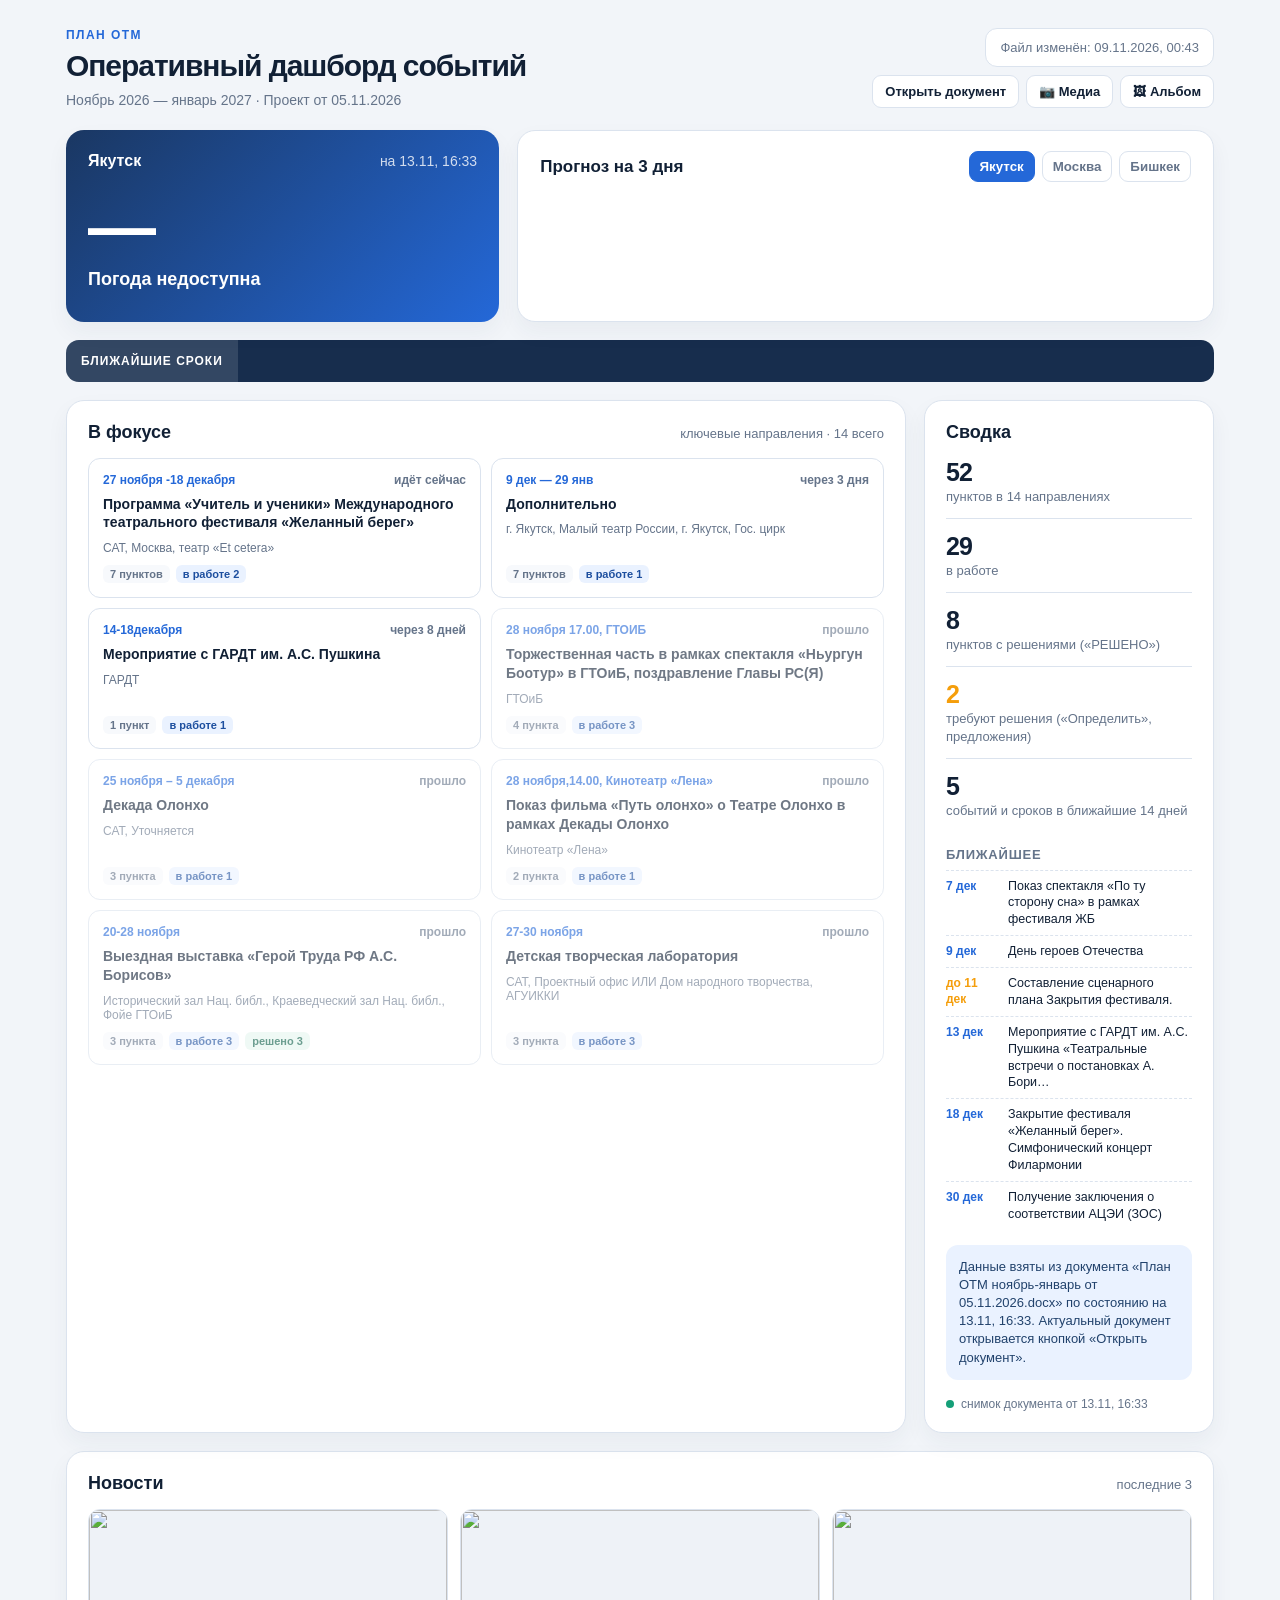
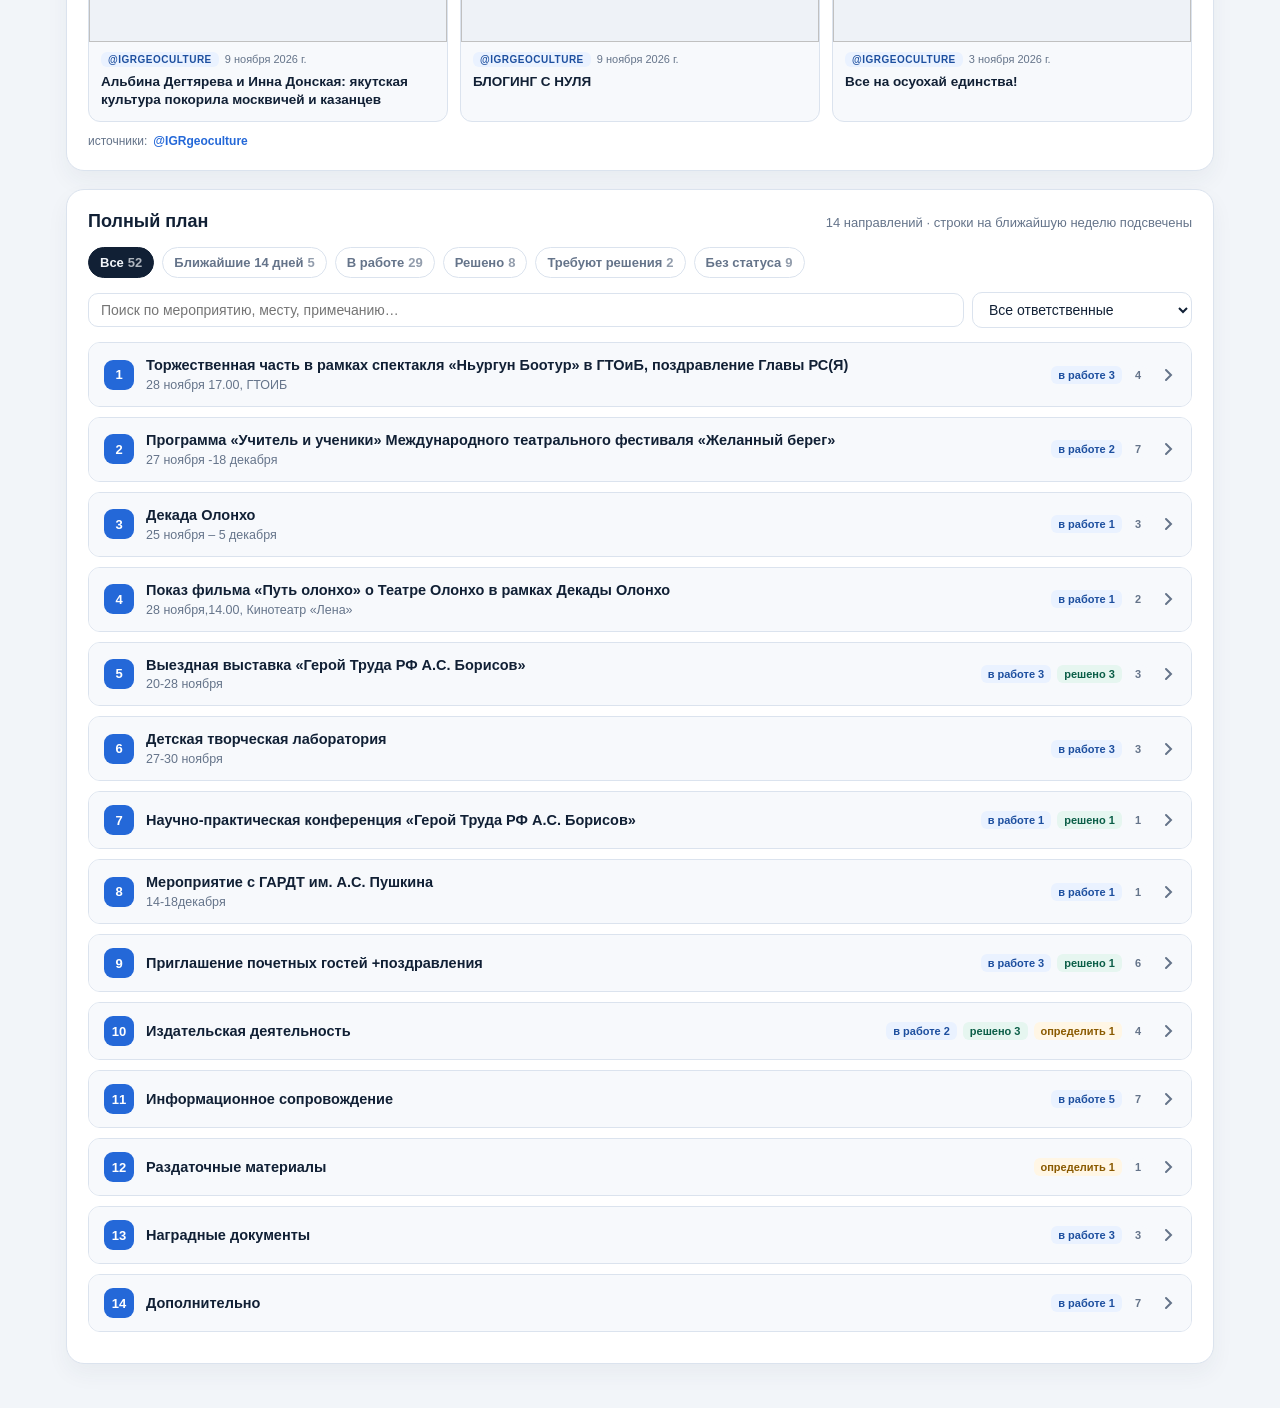
==== otm-dashboard-live.html @ 889a1c8c "update otm-dashboard-live.html" ====
<!doctype html>
<html lang="ru">
<head>
  <meta charset="utf-8">
  <meta name="viewport" content="width=device-width, initial-scale=1">
  <title>Дашборд плана ОТМ</title>
  <script src="https://cdnjs.cloudflare.com/ajax/libs/jszip/3.10.1/jszip.min.js"></script>
  <style>
    /* Layout: шапка, погода, лента сроков, «В фокусе» + сводка, полный план по направлениям */
    :root { --ink:#112035; --muted:#65748a; --line:#dbe3ee; --bg:#f2f5f9; --card:#ffffff; --navy:#172d4d; --blue:#2468d8; --blue-soft:#eaf2ff; --orange:#f59e0b; --orange-soft:#fff6e5; --red:#d64545; --red-soft:#fdeeee; --green:#159f78; --green-soft:#e6f6f0; --soft:#f7f9fc;
      --blue-ink:#1d4f9f; --green-ink:#0b5e47; --orange-ink:#8a5a00; --note-ink:#21426c; --body-ink:#3b4a5e; --hl:#fffbe9; --on-strong:#ffffff; --sk1:#eef2f7; --sk2:#f7f9fc; --shadow:rgba(35,57,88,.05); }
    @media (prefers-color-scheme: dark) { :root:not([data-theme="light"]) { --ink:#e6edf7; --muted:#9aa9bf; --line:#2a3a52; --bg:#0e1622; --card:#162131; --navy:#1d3050; --blue:#5b9bff; --blue-soft:#1b2d4a; --orange:#f5b13d; --orange-soft:#33270f; --red:#f07171; --red-soft:#3a1d22; --green:#3cc79c; --green-soft:#12302a; --soft:#1c293d;
      --blue-ink:#9cc2ff; --green-ink:#7fdcbc; --orange-ink:#f5c76b; --note-ink:#bcd3f5; --body-ink:#c6d2e3; --hl:#2a2716; --on-strong:#0e1622; --sk1:#1c293d; --sk2:#24344c; --shadow:rgba(0,0,0,.25); color-scheme:dark; } }
    :root[data-theme="dark"] { --ink:#e6edf7; --muted:#9aa9bf; --line:#2a3a52; --bg:#0e1622; --card:#162131; --navy:#1d3050; --blue:#5b9bff; --blue-soft:#1b2d4a; --orange:#f5b13d; --orange-soft:#33270f; --red:#f07171; --red-soft:#3a1d22; --green:#3cc79c; --green-soft:#12302a; --soft:#1c293d;
      --blue-ink:#9cc2ff; --green-ink:#7fdcbc; --orange-ink:#f5c76b; --note-ink:#bcd3f5; --body-ink:#c6d2e3; --hl:#2a2716; --on-strong:#0e1622; --sk1:#1c293d; --sk2:#24344c; --shadow:rgba(0,0,0,.25); color-scheme:dark; }
    * { box-sizing:border-box; }
    body { margin:0; background:var(--bg); color:var(--ink); font-family:Inter,Segoe UI,Arial,sans-serif; }
    .shell { max-width:1180px; margin:0 auto; padding-block:28px 44px; padding-left:max(16px, env(safe-area-inset-left, 0px)); padding-right:max(16px, env(safe-area-inset-right, 0px)); }
    header { display:flex; justify-content:space-between; align-items:flex-start; gap:20px; margin-bottom:22px; }
    .eyebrow { font-size:12px; font-weight:800; letter-spacing:.12em; text-transform:uppercase; color:var(--blue); margin:0 0 7px; }
    h1 { font-size:30px; line-height:1.12; margin:0; letter-spacing:-.035em; }
    .sub { margin:9px 0 0; color:var(--muted); font-size:14px; }
    .head-right { display:flex; flex-direction:column; align-items:flex-end; gap:8px; }
    .updated { background:var(--card); border:1px solid var(--line); padding:11px 14px; border-radius:12px; color:var(--muted); font-size:13px; white-space:nowrap; }
    .actions { display:flex; gap:7px; }
    .btn { border:1px solid var(--line); background:var(--card); color:var(--ink); padding:8px 12px; border-radius:9px; font-weight:650; font-size:13px; cursor:pointer; text-decoration:none; font-family:inherit; }
    .btn:hover { border-color:var(--blue); color:var(--blue); }
    .btn.primary { background:var(--blue); color:var(--on-strong); border-color:var(--blue); }
    .btn.primary:hover { filter:brightness(.92); color:var(--on-strong); }
    .btn[disabled] { opacity:.6; cursor:wait; }
    .weather { display:grid; grid-template-columns:1.15fr 1.85fr; gap:18px; margin-bottom:18px; }
    .card { background:var(--card); border:1px solid var(--line); border-radius:18px; box-shadow:0 10px 22px var(--shadow); }
    .now { padding:22px; background:linear-gradient(135deg,#1a3762,#2468d8); border:none; color:white; }
    .city-line { display:flex; align-items:center; justify-content:space-between; gap:10px; }
    .city-line span { opacity:.8; font-size:14px; }
    .temp { font-size:68px; font-weight:750; letter-spacing:-.08em; line-height:.95; margin:24px 0 10px; }
    .condition { font-size:18px; font-weight:650; }
    .meta { margin-top:10px; font-size:13px; opacity:.82; }
    .forecast { padding:20px 22px; }
    .forecast-top { display:flex; align-items:center; justify-content:space-between; gap:16px; margin-bottom:20px; }
    .forecast-top h2 { margin:0; font-size:17px; }
    .city-switch { display:flex; gap:7px; flex-wrap:wrap; }
    .city-switch button { border:1px solid var(--line); background:var(--card); color:var(--muted); padding:7px 10px; border-radius:9px; font-weight:650; cursor:pointer; font-family:inherit; }
    .city-switch button.active { background:var(--blue); color:var(--on-strong); border-color:var(--blue); }
    .days { display:grid; grid-template-columns:repeat(3,1fr); gap:10px; }
    .day { padding:13px; background:var(--soft); border-radius:12px; }
    .day-label { font-size:13px; color:var(--muted); }
    .icon { font-size:28px; margin:10px 0 8px; }
    .day-temp { font-size:17px; font-weight:750; letter-spacing:-.02em; }
    .day-state { font-size:12px; color:var(--muted); margin-top:5px; }
    .ticker-box { background:var(--navy); color:white; border-radius:13px; overflow:hidden; margin:0 0 18px; display:flex; align-items:center; }
    .ticker-label { flex:none; display:inline-flex; align-items:center; height:42px; padding:0 15px; font-size:12px; font-weight:800; letter-spacing:.08em; text-transform:uppercase; background:rgba(255,255,255,.12); }
    .ticker-window { flex:1; min-width:0; overflow:hidden; white-space:nowrap; }
    .ticker-track { display:inline-block; padding-left:100%; animation:scroll 70s linear infinite; font-size:13px; }
    .ticker-box:hover .ticker-track { animation-play-state:paused; }
    .dot { color:#71a7ff; padding:0 20px; }
    @keyframes scroll { to { transform:translateX(-100%); } }
    .content { display:grid; grid-template-columns:1fr 290px; gap:18px; margin-bottom:18px; }
    .agenda, .aside, .plan { padding:21px; }
    .section-head { display:flex; align-items:baseline; justify-content:space-between; gap:10px; margin-bottom:15px; flex-wrap:wrap; }
    .section-head h2 { margin:0; font-size:18px; }
    .section-head span { color:var(--muted); font-size:13px; }
    .events { display:grid; grid-template-columns:repeat(2,minmax(0,1fr)); gap:10px; }
    .event-card { padding:14px; border:1px solid var(--line); border-radius:12px; min-height:132px; display:flex; flex-direction:column; cursor:pointer; transition:border-color .15s; }
    .event-card:hover { border-color:var(--blue); }
    .event-card.past { opacity:.6; }
    .event-date { color:var(--blue); font-size:12px; font-weight:800; margin-bottom:8px; display:flex; justify-content:space-between; gap:8px; }
    .event-date .when { color:var(--muted); font-weight:650; white-space:nowrap; }
    .event-card h3 { margin:0; font-size:14px; line-height:1.35; font-weight:700; }
    .event-card p { margin:9px 0 0; color:var(--muted); font-size:12px; }
    .event-foot { margin-top:auto; padding-top:10px; display:flex; gap:6px; flex-wrap:wrap; }
    .tag { font-size:11px; font-weight:700; padding:3px 7px; border-radius:6px; background:var(--soft); color:var(--muted); }
    .tag.work { background:var(--blue-soft); color:var(--blue-ink); }
    .tag.risk { background:var(--orange-soft); color:var(--orange-ink); }
    .tag.done { background:var(--green-soft); color:var(--green-ink); }
    .aside h2 { margin:0 0 15px; font-size:18px; }
    .kpi { padding:13px 0; border-top:1px solid var(--line); }
    .kpi:first-of-type { border-top:0; padding-top:0; }
    .kpi b { display:block; font-size:25px; letter-spacing:-.04em; }
    .kpi span { color:var(--muted); font-size:13px; }
    .kpi.risk b { color:var(--orange); }
    .note { background:var(--blue-soft); border-radius:12px; padding:13px; margin-top:15px; font-size:13px; line-height:1.4; color:var(--note-ink); }
    .note a { color:inherit; }
    .legend { display:flex; gap:7px; align-items:center; color:var(--muted); font-size:12px; margin-top:17px; }
    .pulse { width:8px; height:8px; border-radius:50%; background:var(--green); display:inline-block; flex:none; }
    .pulse.err { background:var(--red); } .pulse.wait { background:var(--orange); }
    .soon { margin-top:15px; }
    .soon h3 { font-size:13px; margin:0 0 8px; color:var(--muted); text-transform:uppercase; letter-spacing:.06em; }
    .soon-item { display:grid; grid-template-columns:54px 1fr; gap:8px; padding:7px 0; border-top:1px dashed var(--line); font-size:12.5px; line-height:1.35; }
    .soon-item b { color:var(--blue); font-size:12px; }
    .soon-item.deadline b { color:var(--orange); }
    .filters { display:flex; gap:8px; flex-wrap:wrap; align-items:center; margin-bottom:14px; }
    .chip { border:1px solid var(--line); background:var(--card); color:var(--muted); padding:7px 11px; border-radius:999px; font-weight:650; font-size:13px; cursor:pointer; font-family:inherit; }
    .chip.active { background:var(--ink); color:var(--bg); border-color:var(--ink); }
    .chip .n { opacity:.7; margin-left:4px; }
    .search { flex:1; min-width:180px; border:1px solid var(--line); border-radius:10px; padding:8px 12px; font-size:14px; font-family:inherit; color:var(--ink); background:var(--card); }
    select.search { flex:0 1 220px; }
    details.sec { border:1px solid var(--line); border-radius:12px; margin-bottom:10px; overflow:hidden; }
    details.sec > summary { list-style:none; cursor:pointer; padding:13px 15px; display:flex; gap:12px; align-items:center; background:var(--soft); }
    details.sec > summary::-webkit-details-marker { display:none; }
    .sec-num { flex:none; width:30px; height:30px; border-radius:9px; background:var(--blue); color:var(--on-strong); font-weight:800; font-size:13px; display:grid; place-items:center; }
    .sec-title { flex:1; min-width:0; }
    .sec-title b { display:block; font-size:14.5px; line-height:1.3; }
    .sec-title small { color:var(--muted); font-size:12.5px; }
    .sec-tags { display:flex; gap:6px; flex:none; }
    .chev { flex:none; color:var(--muted); transition:transform .2s; }
    details[open] .chev { transform:rotate(90deg); }
    .table-wrap { overflow-x:auto; }
    .rows { width:100%; border-collapse:collapse; font-size:13px; }
    .rows th { text-align:left; font-size:11.5px; text-transform:uppercase; letter-spacing:.05em; color:var(--muted); font-weight:700; padding:9px 12px; border-bottom:1px solid var(--line); }
    .rows td { padding:11px 12px; border-bottom:1px solid var(--line); vertical-align:top; line-height:1.4; }
    .rows tr:last-child td { border-bottom:0; }
    .rows td.n { color:var(--muted); font-weight:700; white-space:nowrap; width:48px; }
    .rows td.d { white-space:nowrap; font-weight:650; color:var(--blue); }
    .rows td.p { color:var(--muted); }
    .rows td.notes { color:var(--body-ink); max-width:340px; }
    .rows td.notes .blk { display:block; margin-top:6px; padding:7px 9px; border-radius:8px; }
    .rows td.notes .blk.dec { background:var(--green-soft); color:var(--green-ink); }
    .rows td.notes .blk.todo { background:var(--orange-soft); color:var(--orange-ink); }
    .rows td.notes .blk:first-child { margin-top:0; }
    .rows tr.hl td { background:var(--hl); }
    .empty, .state { text-align:center; color:var(--muted); padding:30px 10px; font-size:14px; }
    .state.err { color:var(--red); }
    .skeleton { background:linear-gradient(90deg,var(--sk1) 25%,var(--sk2) 50%,var(--sk1) 75%); background-size:200% 100%; animation:sk 1.2s infinite; border-radius:12px; min-height:132px; }
    @keyframes sk { to { background-position:-200% 0; } }
    .news { padding:21px; margin-bottom:18px; }
    .news-grid { display:grid; grid-template-columns:repeat(3,1fr); gap:12px; }
    @media (max-width:900px) { .news-grid { grid-template-columns:1fr; } }
    .news-card { display:flex; flex-direction:column; border:1px solid var(--line); border-radius:12px; overflow:hidden; cursor:pointer; transition:border-color .15s; text-decoration:none; color:inherit; background:var(--soft); }
    .news-card:hover { border-color:var(--blue); }
    .news-card .nimg { width:100%; height:132px; object-fit:cover; display:block; background:var(--sk1); }
    .news-card .nbody { padding:10px 12px 12px; }
    .news-card .ndate { font-size:11px; color:var(--muted); display:flex; align-items:center; gap:6px; margin-bottom:6px; }
    .news-card b { font-size:13.5px; line-height:1.35; display:-webkit-box; -webkit-line-clamp:3; -webkit-box-orient:vertical; overflow:hidden; }
    .news-link { color:var(--blue); text-decoration:none; font-size:12px; font-weight:650; }
    .news-link:hover { text-decoration:underline; }
    .news-src { display:inline-flex; align-items:center; gap:6px; margin-top:12px; font-size:12px; color:var(--muted); flex-wrap:wrap; }
    .news-tag { display:inline-block; padding:2px 7px; border-radius:6px; font-size:10px; font-weight:800; letter-spacing:.05em; text-transform:uppercase; }
    .news-tag.telegram { background:var(--blue-soft); color:var(--blue-ink); }
    .news-tag.max { background:var(--orange-soft); color:var(--orange-ink); }
    .mcount { display:inline-flex; align-items:center; gap:4px; margin-left:6px; padding:2px 9px; border-radius:999px; background:var(--blue-soft); color:var(--blue-ink); font-size:11px; font-weight:700; cursor:pointer; border:1px solid transparent; vertical-align:middle; white-space:nowrap; }
    .mcount:hover { border-color:var(--blue); }
    .lightbox { position:fixed; inset:0; background:rgba(10,16,28,.85); backdrop-filter:blur(4px); z-index:60; display:flex; align-items:center; justify-content:center; padding:20px; }
    .lightbox[hidden] { display:none; }
    .lightbox-panel { background:var(--card); border:1px solid var(--line); border-radius:16px; max-width:980px; width:100%; max-height:92vh; display:flex; flex-direction:column; overflow:hidden; }
    .lightbox-head { display:flex; justify-content:space-between; align-items:center; gap:12px; padding:14px 18px; border-bottom:1px solid var(--line); }
    .lightbox-head h2 { margin:0; font-size:16px; }
    .lightbox-body { overflow:auto; padding:16px; display:grid; grid-template-columns:repeat(auto-fill,minmax(210px,1fr)); gap:12px; }
    .m-item { margin:0; background:var(--soft); border-radius:12px; overflow:hidden; border:1px solid var(--line); display:flex; flex-direction:column; }
    .m-item img { width:100%; height:170px; object-fit:cover; display:block; cursor:zoom-in; }
    .m-item video { width:100%; display:block; background:#000; max-height:280px; }
    .m-item figcaption { padding:8px 10px; font-size:12px; color:var(--muted); word-break:break-word; }
    @media (max-width:760px) {
      .shell { padding-block:20px 32px; } header { flex-direction:column; } .head-right { align-items:flex-start; }
      .weather, .content { grid-template-columns:1fr; } .events { grid-template-columns:1fr; }
      .ticker-label { display:none; } .forecast-top { align-items:flex-start; flex-direction:column; }
      .sec-tags { display:none; }
      .rows thead { display:none; } .rows, .rows tbody, .rows tr, .rows td { display:block; width:100%; }
      .rows tr { padding:10px 12px; border-bottom:1px solid var(--line); } .rows td { border:0; padding:3px 0; max-width:none; }
      .rows td.n { display:inline-block; width:auto; margin-right:8px; } .rows td.d { display:inline-block; width:auto; }
      .rows td[data-l]:not(:empty)::before { content:attr(data-l) ": "; color:var(--muted); font-weight:700; font-size:11.5px; }
    }
    @media (max-width:420px) { .temp { font-size:58px; } .days { gap:6px; } .day { padding:10px; } .city-switch button { padding:6px 8px; } }
    @media (prefers-reduced-motion:reduce) { .ticker-window { overflow:auto; white-space:normal; padding:12px; } .ticker-track { animation:none; padding-left:0; } .skeleton { animation:none; } }
  </style>
</head>
<body>
  <main class="shell">
    <header>
      <div>
        <p class="eyebrow">План ОТМ</p>
        <h1>Оперативный дашборд событий</h1>
        <p class="sub" id="period">Загрузка плана…</p>
      </div>
      <div class="head-right">
        <div class="updated" id="updated">Источник: Яндекс Документы</div>
        <div class="actions">
          <button class="btn primary" id="reload" type="button">Обновить</button>
          <a class="btn" id="docLink" href="#" target="_blank" rel="noopener noreferrer">Открыть документ</a>
          <button class="btn" id="mediaBtn" type="button">📷 Медиа</button>
          <a class="btn" href="album.html" title="Все фото и видео по пунктам плана">🖼 Альбом</a>
        </div>
      </div>
    </header>

    <section class="weather" aria-label="Прогноз погоды">
      <article class="now card">
        <div class="city-line"><strong id="wCity">Якутск</strong><span id="wNowLbl">сейчас</span></div>
        <div class="temp" id="wTemp">…</div>
        <div class="condition" id="wCond">Загрузка погоды</div>
        <div class="meta" id="wMeta">&nbsp;</div>
      </article>
      <article class="forecast card">
        <div class="forecast-top">
          <h2>Прогноз на 3 дня</h2>
          <div class="city-switch" id="citySwitch"></div>
        </div>
        <div class="days" id="wDays"></div>
      </article>
    </section>

    <section class="ticker-box" aria-label="Бегущая строка ближайших сроков">
      <span class="ticker-label">Ближайшие сроки</span>
      <div class="ticker-window"><div class="ticker-track" id="ticker">Загрузка плана…</div></div>
    </section>

    <section class="content">
      <article class="agenda card">
        <div class="section-head"><h2>В фокусе</h2><span id="focusNote">по плану ОТМ</span></div>
        <div class="events" id="events">
          <div class="skeleton"></div><div class="skeleton"></div><div class="skeleton"></div><div class="skeleton"></div>
        </div>
      </article>
      <aside class="aside card">
        <h2>Сводка</h2>
        <div id="kpis"><div class="kpi"><b>…</b><span>загрузка</span></div></div>
        <div class="soon" id="soon"></div>
        <div class="note" id="srcNote">Данные загружаются из документа на Яндекс Диске при каждом открытии страницы и автоматически обновляются каждые 10 минут.</div>
        <div class="legend" id="status"><i class="pulse wait"></i> загрузка данных…</div>
      </aside>
    </section>

    <section class="news card" id="newsCard">
      <div class="section-head"><h2>Новости</h2><span id="newsCount"></span></div>
      <div id="newsList"><div class="state">Загрузка новостей…</div></div>
    </section>

    <section class="plan card" id="plan">
      <div class="section-head"><h2>Полный план</h2><span id="planCount"></span></div>
      <div class="filters" id="filters"></div>
      <div class="filters">
        <input class="search" id="q" type="search" placeholder="Поиск по мероприятию, месту, примечанию…">
        <select class="search" id="who"><option value="">Все ответственные</option></select>
      </div>
      <div id="sections"><div class="state">Загрузка плана…</div></div>
    </section>
  </main>

  <div class="lightbox" id="lightbox" hidden>
    <div class="lightbox-panel">
      <div class="lightbox-head"><h2 id="lightboxTitle">Медиа</h2><button class="btn" id="lightboxClose" type="button">✕ Закрыть</button></div>
      <div class="lightbox-body" id="lightboxBody"></div>
    </div>
  </div>

<script>window.OTM_SNAPSHOT = {"xml": "<?xml version=\"1.0\" ?><w:document xmlns:w16se=\"http://schemas.microsoft.com/office/word/2015/wordml/symex\" xmlns:vyd=\"http://volga.yandex.com/schemas/document/model\" xmlns:mc=\"http://schemas.openxmlformats.org/markup-compatibility/2006\" xmlns:w=\"http://schemas.openxmlformats.org/wordprocessingml/2006/main\" xmlns:w14=\"http://schemas.microsoft.com/office/word/2010/wordml\" xmlns:w15=\"http://schemas.microsoft.com/office/word/2012/wordml\" xmlns:wp14=\"http://schemas.microsoft.com/office/word/2010/wordprocessingDrawing\" mc:Ignorable=\"vyd w14 w15 w16se wp14\" w:conformance=\"transitional\"><w:background/><w:body vyd:_id=\"vyd:00000000000001\"><w:p w:rsidR=\"00CA6D3B\" w:rsidRDefault=\"001F1230\" vyd:_id=\"vyd:00000000000102\"><w:pPr><w:jc w:val=\"end\"/><w:rPr><w:rFonts w:ascii=\"Times New Roman\" w:hAnsi=\"Times New Roman\" w:cs=\"Times New Roman\"/><w:sz w:val=\"28\"/><w:i w:val=\"1\"/><\/w:rPr><\/w:pPr><w:r><w:rPr><w:rFonts w:ascii=\"Times New Roman\" w:hAnsi=\"Times New Roman\" w:cs=\"Times New Roman\"/><w:sz w:val=\"28\"/><w:i w:val=\"1\"/><\/w:rPr><w:t vyd:_id=\"vyd:00000000000104\">Проект от 05.11<\/w:t><\/w:r><w:r><w:rPr><w:rFonts w:ascii=\"Times New Roman\" w:hAnsi=\"Times New Roman\" w:cs=\"Times New Roman\"/><w:sz w:val=\"28\"/><w:i w:val=\"1\"/><\/w:rPr><w:t vyd:_id=\"vyd:00000000000103\">.2026 г.<\/w:t><\/w:r><\/w:p><w:p w:rsidR=\"00CA6D3B\" w:rsidRDefault=\"001F1230\" vyd:_id=\"vyd:000000000000zz\"><w:pPr><w:spacing w:after=\"0\"/><w:jc w:val=\"center\"/><w:rPr><w:rFonts w:ascii=\"Times New Roman\" w:hAnsi=\"Times New Roman\" w:cs=\"Times New Roman\"/><w:sz w:val=\"28\"/><w:b w:val=\"1\"/><\/w:rPr><\/w:pPr><w:r><w:rPr><w:rFonts w:ascii=\"Times New Roman\" w:hAnsi=\"Times New Roman\" w:cs=\"Times New Roman\"/><w:sz w:val=\"28\"/><w:b w:val=\"1\"/><\/w:rPr><w:t vyd:_id=\"vyd:00000000000101\" xml:space=\"preserve\">СВОДНЫЙ <\/w:t><\/w:r><w:r><w:rPr><w:rFonts w:ascii=\"Times New Roman\" w:hAnsi=\"Times New Roman\" w:cs=\"Times New Roman\"/><w:sz w:val=\"28\"/><w:b w:val=\"1\"/><\/w:rPr><w:t vyd:_id=\"vyd:00000000000100\">ПЛАН<\/w:t><\/w:r><\/w:p><w:p w:rsidR=\"00CA6D3B\" w:rsidRDefault=\"00C60FBF\" vyd:_id=\"vyd:000000000000zw\"><w:pPr><w:spacing w:after=\"0\"/><w:jc w:val=\"center\"/><w:rPr><w:rFonts w:ascii=\"Times New Roman\" w:hAnsi=\"Times New Roman\" w:cs=\"Times New Roman\"/><w:sz w:val=\"28\"/><w:b w:val=\"1\"/><\/w:rPr><\/w:pPr><w:r><w:rPr><w:rFonts w:ascii=\"Times New Roman\" w:hAnsi=\"Times New Roman\" w:cs=\"Times New Roman\"/><w:sz w:val=\"28\"/><w:b w:val=\"1\"/><\/w:rPr><w:t vyd:_id=\"vyd:000000000000zy\">основных организ<\/w:t><\/w:r><w:r><w:rPr><w:rFonts w:ascii=\"Times New Roman\" w:hAnsi=\"Times New Roman\" w:cs=\"Times New Roman\"/><w:sz w:val=\"28\"/><w:b w:val=\"1\"/><\/w:rPr><w:t vyd:_id=\"vyd:000000000000zx\">ационно-технических мероприятий<\/w:t><\/w:r><\/w:p><w:p w:rsidR=\"00CA6D3B\" w:rsidRDefault=\"001F1230\" w:rsidP=\"001F1230\" vyd:_id=\"vyd:000000000000zt\"><w:pPr><w:spacing w:after=\"0\"/><w:jc w:val=\"center\"/><w:rPr><w:rFonts w:ascii=\"Times New Roman\" w:hAnsi=\"Times New Roman\" w:cs=\"Times New Roman\"/><w:sz w:val=\"28\"/><w:i w:val=\"1\"/><\/w:rPr><\/w:pPr><w:r><w:rPr><w:rFonts w:ascii=\"Times New Roman\" w:hAnsi=\"Times New Roman\" w:cs=\"Times New Roman\"/><w:sz w:val=\"28\"/><w:i w:val=\"1\"/><\/w:rPr><w:t vyd:_id=\"vyd:000000000000zv\" xml:space=\"preserve\">Ноябрь 2026 –январь <\/w:t><\/w:r><w:r><w:rPr><w:rFonts w:ascii=\"Times New Roman\" w:hAnsi=\"Times New Roman\" w:cs=\"Times New Roman\"/><w:sz w:val=\"28\"/><w:i w:val=\"1\"/><\/w:rPr><w:t vyd:_id=\"vyd:000000000000zu\">2027<\/w:t><\/w:r><\/w:p><w:p w:rsidR=\"001F1230\" w:rsidRPr=\"001F1230\" w:rsidRDefault=\"001F1230\" w:rsidP=\"001F1230\" vyd:_id=\"vyd:000000000000zs\"><w:pPr><w:spacing w:after=\"0\"/><w:jc w:val=\"center\"/><w:rPr><w:rFonts w:ascii=\"Times New Roman\" w:hAnsi=\"Times New Roman\" w:cs=\"Times New Roman\"/><w:sz w:val=\"28\"/><w:i w:val=\"1\"/><\/w:rPr><\/w:pPr><\/w:p><w:tbl vyd:_id=\"vyd:00000000000004\"><w:tblPr><w:tblStyle w:val=\"a3\"/><w:tblLayout w:type=\"fixed\"/><w:tblLook w:firstRow=\"1\" w:lastRow=\"0\" w:firstColumn=\"1\" w:lastColumn=\"0\" w:noHBand=\"0\" w:noVBand=\"1\" w:val=\"07c5\"/><\/w:tblPr><w:tblGrid><w:gridCol w:w=\"846\"/><w:gridCol w:w=\"3685\"/><w:gridCol w:w=\"1843\"/><w:gridCol w:w=\"1559\"/><w:gridCol w:w=\"2755.5\"/><w:gridCol w:w=\"4757.5\"/><\/w:tblGrid><w:tr w:rsidR=\"00CA6D3B\" w:rsidTr=\"009C24AE\" vyd:_id=\"vyd:000000000000z9\"><w:trPr><w:trHeight w:val=\"503\"/><\/w:trPr><w:tc vyd:_id=\"vyd:000000000000zp\"><w:tcPr/><w:p w:rsidR=\"00CA6D3B\" w:rsidRDefault=\"00C60FBF\" vyd:_id=\"vyd:000000000000zq\"><w:pPr><w:spacing w:after=\"0\" w:line=\"240\" w:lineRule=\"auto\"/><w:jc w:val=\"center\"/><w:rPr><w:rFonts w:ascii=\"Times New Roman\" w:hAnsi=\"Times New Roman\" w:cs=\"Times New Roman\"/><w:sz w:val=\"28\"/><w:b w:val=\"1\"/><\/w:rPr><\/w:pPr><w:r><w:rPr><w:rFonts w:ascii=\"Times New Roman\" w:hAnsi=\"Times New Roman\" w:cs=\"Times New Roman\"/><w:sz w:val=\"28\"/><w:b w:val=\"1\"/><\/w:rPr><w:t vyd:_id=\"vyd:000000000000zr\">№<\/w:t><\/w:r><\/w:p><\/w:tc><w:tc vyd:_id=\"vyd:000000000000zm\"><w:tcPr/><w:p w:rsidR=\"00CA6D3B\" w:rsidRDefault=\"00C60FBF\" vyd:_id=\"vyd:000000000000zn\"><w:pPr><w:spacing w:after=\"0\" w:line=\"240\" w:lineRule=\"auto\"/><w:jc w:val=\"center\"/><w:rPr><w:rFonts w:ascii=\"Times New Roman\" w:hAnsi=\"Times New Roman\" w:cs=\"Times New Roman\"/><w:sz w:val=\"28\"/><w:b w:val=\"1\"/><\/w:rPr><\/w:pPr><w:r><w:rPr><w:rFonts w:ascii=\"Times New Roman\" w:hAnsi=\"Times New Roman\" w:cs=\"Times New Roman\"/><w:sz w:val=\"28\"/><w:b w:val=\"1\"/><\/w:rPr><w:t vyd:_id=\"vyd:000000000000zo\">Мероприятие<\/w:t><\/w:r><\/w:p><\/w:tc><w:tc vyd:_id=\"vyd:000000000000zj\"><w:tcPr/><w:p w:rsidR=\"00CA6D3B\" w:rsidRDefault=\"00C60FBF\" w:rsidP=\"00A833D8\" vyd:_id=\"vyd:000000000000zk\"><w:pPr><w:spacing w:after=\"0\" w:line=\"240\" w:lineRule=\"auto\"/><w:jc w:val=\"center\"/><w:rPr><w:rFonts w:ascii=\"Times New Roman\" w:hAnsi=\"Times New Roman\" w:cs=\"Times New Roman\"/><w:sz w:val=\"28\"/><w:b w:val=\"1\"/><\/w:rPr><\/w:pPr><w:r><w:rPr><w:rFonts w:ascii=\"Times New Roman\" w:hAnsi=\"Times New Roman\" w:cs=\"Times New Roman\"/><w:sz w:val=\"28\"/><w:b w:val=\"1\"/><\/w:rPr><w:t vyd:_id=\"vyd:000000000000zl\" xml:space=\"preserve\">Дата <\/w:t><\/w:r><\/w:p><\/w:tc><w:tc vyd:_id=\"vyd:000000000000zg\"><w:tcPr/><w:p w:rsidR=\"00CA6D3B\" w:rsidRDefault=\"00C60FBF\" w:rsidP=\"00A833D8\" vyd:_id=\"vyd:000000000000zh\"><w:pPr><w:spacing w:after=\"0\" w:line=\"240\" w:lineRule=\"auto\"/><w:jc w:val=\"center\"/><w:rPr><w:rFonts w:ascii=\"Times New Roman\" w:hAnsi=\"Times New Roman\" w:cs=\"Times New Roman\"/><w:sz w:val=\"28\"/><w:b w:val=\"1\"/><\/w:rPr><\/w:pPr><w:r><w:rPr><w:rFonts w:ascii=\"Times New Roman\" w:hAnsi=\"Times New Roman\" w:cs=\"Times New Roman\"/><w:sz w:val=\"28\"/><w:b w:val=\"1\"/><\/w:rPr><w:t vyd:_id=\"vyd:000000000000zi\">Место<\/w:t><\/w:r><\/w:p><\/w:tc><w:tc vyd:_id=\"vyd:000000000000zd\"><w:tcPr/><w:p w:rsidR=\"00CA6D3B\" w:rsidRDefault=\"00C60FBF\" vyd:_id=\"vyd:000000000000ze\"><w:pPr><w:spacing w:after=\"0\" w:line=\"240\" w:lineRule=\"auto\"/><w:jc w:val=\"center\"/><w:rPr><w:rFonts w:ascii=\"Times New Roman\" w:hAnsi=\"Times New Roman\" w:cs=\"Times New Roman\"/><w:sz w:val=\"28\"/><w:b w:val=\"1\"/><\/w:rPr><\/w:pPr><w:r><w:rPr><w:rFonts w:ascii=\"Times New Roman\" w:hAnsi=\"Times New Roman\" w:cs=\"Times New Roman\"/><w:sz w:val=\"28\"/><w:b w:val=\"1\"/><\/w:rPr><w:t vyd:_id=\"vyd:000000000000zf\">Ответственные<\/w:t><\/w:r><\/w:p><\/w:tc><w:tc vyd:_id=\"vyd:000000000000za\"><w:tcPr/><w:p w:rsidR=\"00CA6D3B\" w:rsidRDefault=\"00C60FBF\" vyd:_id=\"vyd:000000000000zb\"><w:pPr><w:spacing w:after=\"0\" w:line=\"240\" w:lineRule=\"auto\"/><w:jc w:val=\"center\"/><w:rPr><w:rFonts w:ascii=\"Times New Roman\" w:hAnsi=\"Times New Roman\" w:cs=\"Times New Roman\"/><w:sz w:val=\"28\"/><w:b w:val=\"1\"/><\/w:rPr><\/w:pPr><w:r><w:rPr><w:rFonts w:ascii=\"Times New Roman\" w:hAnsi=\"Times New Roman\" w:cs=\"Times New Roman\"/><w:sz w:val=\"28\"/><w:b w:val=\"1\"/><\/w:rPr><w:t vyd:_id=\"vyd:000000000000zc\">Примечание<\/w:t><\/w:r><\/w:p><\/w:tc><\/w:tr><w:tr w:rsidR=\"00A22DDE\" w:rsidTr=\"009C24AE\" vyd:_id=\"vyd:000000000000yp\"><w:trPr><w:trHeight w:val=\"829\"/><\/w:trPr><w:tc vyd:_id=\"vyd:000000000000z6\"><w:tcPr><w:shd w:val=\"clear\" w:color=\"auto\" w:fill=\"DBDBDB\" w:themeFill=\"accent3\" w:themeFillTint=\"66\"/><\/w:tcPr><w:p w:rsidR=\"00A22DDE\" w:rsidRDefault=\"00A22DDE\" vyd:_id=\"vyd:000000000000z7\"><w:pPr><w:spacing w:after=\"0\" w:line=\"240\" w:lineRule=\"auto\"/><w:rPr><w:rFonts w:ascii=\"Times New Roman\" w:hAnsi=\"Times New Roman\" w:cs=\"Times New Roman\"/><w:sz w:val=\"28\"/><\/w:rPr><\/w:pPr><w:r><w:rPr><w:rFonts w:ascii=\"Times New Roman\" w:hAnsi=\"Times New Roman\" w:cs=\"Times New Roman\"/><w:sz w:val=\"28\"/><\/w:rPr><w:t vyd:_id=\"vyd:000000000000z8\">1<\/w:t><\/w:r><\/w:p><\/w:tc><w:tc vyd:_id=\"vyd:000000000000yq\"><w:tcPr><w:hMerge w:val=\"restart\"/><w:shd w:val=\"clear\" w:color=\"auto\" w:fill=\"DBDBDB\" w:themeFill=\"accent3\" w:themeFillTint=\"66\"/><\/w:tcPr><w:p w:rsidR=\"00A22DDE\" w:rsidRDefault=\"00A22DDE\" w:rsidP=\"00A22DDE\" vyd:_id=\"vyd:000000000000z3\"><w:pPr><w:spacing w:after=\"0\" w:line=\"240\" w:lineRule=\"auto\"/><w:jc w:val=\"center\"/><w:rPr><w:rFonts w:ascii=\"Times New Roman\" w:hAnsi=\"Times New Roman\" w:cs=\"Times New Roman\"/><w:sz w:val=\"28\"/><w:b w:val=\"1\"/><\/w:rPr><\/w:pPr><w:r><w:rPr><w:rFonts w:ascii=\"Times New Roman\" w:hAnsi=\"Times New Roman\" w:cs=\"Times New Roman\"/><w:sz w:val=\"28\"/><w:b w:val=\"1\"/><\/w:rPr><w:t vyd:_id=\"vyd:000000000000z5\">Торжественная часть в рамках спектакля «Ньургун Боотур» в ГТОиБ, поздравление Главы РС(Я)<\/w:t><\/w:r><w:r><w:rPr><w:rFonts w:ascii=\"Times New Roman\" w:hAnsi=\"Times New Roman\" w:cs=\"Times New Roman\"/><w:sz w:val=\"28\"/><w:b w:val=\"1\"/><\/w:rPr><w:t vyd:_id=\"vyd:000000000000z4\">:<\/w:t><\/w:r><\/w:p><w:p w:rsidR=\"00A22DDE\" w:rsidRPr=\"00A22DDE\" w:rsidRDefault=\"00A22DDE\" w:rsidP=\"00A22DDE\" vyd:_id=\"vyd:000000000000yz\"><w:pPr><w:spacing w:after=\"0\" w:line=\"240\" w:lineRule=\"auto\"/><w:jc w:val=\"center\"/><w:rPr><w:rFonts w:ascii=\"Times New Roman\" w:hAnsi=\"Times New Roman\" w:cs=\"Times New Roman\"/><w:sz w:val=\"28\"/><w:b w:val=\"1\"/><\/w:rPr><\/w:pPr><w:r><w:rPr><w:rFonts w:ascii=\"Times New Roman\" w:hAnsi=\"Times New Roman\" w:cs=\"Times New Roman\"/><w:sz w:val=\"28\"/><w:b w:val=\"1\"/><w:shd w:val=\"clear\" w:fill=\"#ffff00\"/><\/w:rPr><w:t vyd:_id=\"vyd:000000000000z2\" xml:space=\"preserve\">28 ноября <\/w:t><\/w:r><w:r><w:rPr><w:rFonts w:ascii=\"Times New Roman\" w:hAnsi=\"Times New Roman\" w:cs=\"Times New Roman\"/><w:sz w:val=\"28\"/><w:b w:val=\"1\"/><w:shd w:val=\"clear\" w:fill=\"#ffff00\"/><\/w:rPr><w:t vyd:_id=\"vyd:000000000000z1\">17.00<\/w:t><\/w:r><w:r><w:rPr><w:rFonts w:ascii=\"Times New Roman\" w:hAnsi=\"Times New Roman\" w:cs=\"Times New Roman\"/><w:sz w:val=\"28\"/><w:b w:val=\"1\"/><w:shd w:val=\"clear\" w:fill=\"#ffff00\"/><\/w:rPr><w:t vyd:_id=\"vyd:000000000000z0\">, ГТОИБ<\/w:t><\/w:r><\/w:p><\/w:tc><w:tc vyd:_id=\"vyd:000000000000yx\"><w:tcPr><w:hMerge w:val=\"continue\"/><w:shd w:val=\"clear\" w:color=\"auto\" w:fill=\"DBDBDB\" w:themeFill=\"accent3\" w:themeFillTint=\"66\"/><\/w:tcPr><w:p vyd:_id=\"vyd:000000000000yy\"/><\/w:tc><w:tc vyd:_id=\"vyd:000000000000yv\"><w:tcPr><w:hMerge w:val=\"continue\"/><w:shd w:val=\"clear\" w:color=\"auto\" w:fill=\"DBDBDB\" w:themeFill=\"accent3\" w:themeFillTint=\"66\"/><\/w:tcPr><w:p vyd:_id=\"vyd:000000000000yw\"/><\/w:tc><w:tc vyd:_id=\"vyd:000000000000yt\"><w:tcPr><w:hMerge w:val=\"continue\"/><w:shd w:val=\"clear\" w:color=\"auto\" w:fill=\"DBDBDB\" w:themeFill=\"accent3\" w:themeFillTint=\"66\"/><\/w:tcPr><w:p vyd:_id=\"vyd:000000000000yu\"/><\/w:tc><w:tc vyd:_id=\"vyd:000000000000yr\"><w:tcPr><w:hMerge w:val=\"continue\"/><w:shd w:val=\"clear\" w:color=\"auto\" w:fill=\"DBDBDB\" w:themeFill=\"accent3\" w:themeFillTint=\"66\"/><\/w:tcPr><w:p vyd:_id=\"vyd:000000000000ys\"/><\/w:tc><\/w:tr><w:tr w:rsidR=\"001D62E1\" w:rsidTr=\"009C24AE\" vyd:_id=\"vyd:000000000000y6\"><w:trPr><w:trHeight w:val=\"699\"/><\/w:trPr><w:tc vyd:_id=\"vyd:000000000000ym\"><w:tcPr/><w:p w:rsidR=\"001D62E1\" w:rsidRDefault=\"001D62E1\" w:rsidP=\"001D62E1\" vyd:_id=\"vyd:000000000000yn\"><w:pPr><w:spacing w:after=\"0\" w:line=\"240\" w:lineRule=\"auto\"/><w:rPr><w:rFonts w:ascii=\"Times New Roman\" w:hAnsi=\"Times New Roman\" w:cs=\"Times New Roman\"/><w:sz w:val=\"28\"/><\/w:rPr><\/w:pPr><w:r><w:rPr><w:rFonts w:ascii=\"Times New Roman\" w:hAnsi=\"Times New Roman\" w:cs=\"Times New Roman\"/><w:sz w:val=\"28\"/><\/w:rPr><w:t vyd:_id=\"vyd:000000000000yo\">1.1.<\/w:t><\/w:r><\/w:p><\/w:tc><w:tc vyd:_id=\"vyd:000000000000yj\"><w:tcPr/><w:p w:rsidR=\"001D62E1\" w:rsidRDefault=\"001D62E1\" w:rsidP=\"00CC72D4\" vyd:_id=\"vyd:000000000000yk\"><w:pPr><w:spacing w:after=\"0\" w:line=\"240\" w:lineRule=\"auto\"/><w:rPr><w:rFonts w:ascii=\"Times New Roman\" w:hAnsi=\"Times New Roman\" w:cs=\"Times New Roman\"/><w:sz w:val=\"28\"/><\/w:rPr><\/w:pPr><w:r><w:rPr><w:rFonts w:ascii=\"Times New Roman\" w:hAnsi=\"Times New Roman\" w:cs=\"Times New Roman\"/><w:sz w:val=\"28\"/><\/w:rPr><w:t vyd:_id=\"vyd:000000000000yl\">Проведение Торжественной части. Общая координация и контроль.<\/w:t><\/w:r><\/w:p><\/w:tc><w:tc vyd:_id=\"vyd:000000000000yg\"><w:tcPr/><w:p w:rsidR=\"001D62E1\" w:rsidRDefault=\"001D62E1\" w:rsidP=\"001D62E1\" vyd:_id=\"vyd:000000000000yh\"><w:pPr><w:spacing w:after=\"0\" w:line=\"240\" w:lineRule=\"auto\"/><w:rPr><w:rFonts w:ascii=\"Times New Roman\" w:hAnsi=\"Times New Roman\" w:cs=\"Times New Roman\"/><w:sz w:val=\"28\"/><\/w:rPr><\/w:pPr><w:r><w:rPr><w:rFonts w:ascii=\"Times New Roman\" w:hAnsi=\"Times New Roman\" w:cs=\"Times New Roman\"/><w:sz w:val=\"28\"/><\/w:rPr><w:t vyd:_id=\"vyd:000000000000yi\">28 ноября, 17.00<\/w:t><\/w:r><\/w:p><\/w:tc><w:tc vyd:_id=\"vyd:000000000000yd\"><w:tcPr/><w:p w:rsidR=\"001D62E1\" w:rsidRDefault=\"001D62E1\" w:rsidP=\"001D62E1\" vyd:_id=\"vyd:000000000000ye\"><w:pPr><w:spacing w:after=\"0\" w:line=\"240\" w:lineRule=\"auto\"/><w:rPr><w:rFonts w:ascii=\"Times New Roman\" w:hAnsi=\"Times New Roman\" w:cs=\"Times New Roman\"/><w:sz w:val=\"28\"/><\/w:rPr><\/w:pPr><w:r><w:rPr><w:rFonts w:ascii=\"Times New Roman\" w:hAnsi=\"Times New Roman\" w:cs=\"Times New Roman\"/><w:sz w:val=\"28\"/><\/w:rPr><w:t vyd:_id=\"vyd:000000000000yf\">ГТОиБ<\/w:t><\/w:r><\/w:p><\/w:tc><w:tc vyd:_id=\"vyd:000000000000ya\"><w:tcPr/><w:p w:rsidR=\"001D62E1\" w:rsidRDefault=\"001D62E1\" w:rsidP=\"001D62E1\" vyd:_id=\"vyd:000000000000yb\"><w:pPr><w:spacing w:after=\"0\" w:line=\"240\" w:lineRule=\"auto\"/><w:rPr><w:rFonts w:ascii=\"Times New Roman\" w:hAnsi=\"Times New Roman\" w:cs=\"Times New Roman\"/><w:sz w:val=\"28\"/><\/w:rPr><\/w:pPr><w:r><w:rPr><w:rFonts w:ascii=\"Times New Roman\" w:hAnsi=\"Times New Roman\" w:cs=\"Times New Roman\"/><w:sz w:val=\"28\"/><\/w:rPr><w:t vyd:_id=\"vyd:000000000000yc\">Мартынов А.Н., Садовский А.Ю.<\/w:t><\/w:r><\/w:p><\/w:tc><w:tc vyd:_id=\"vyd:000000000000y7\"><w:tcPr/><w:p w:rsidR=\"001D62E1\" w:rsidRDefault=\"001D62E1\" w:rsidP=\"001D62E1\" vyd:_id=\"vyd:000000000000y8\"><w:pPr><w:spacing w:after=\"0\" w:line=\"240\" w:lineRule=\"auto\"/><w:rPr><w:rFonts w:ascii=\"Times New Roman\" w:hAnsi=\"Times New Roman\" w:cs=\"Times New Roman\"/><w:sz w:val=\"28\"/><\/w:rPr><\/w:pPr><w:r><w:rPr><w:rFonts w:ascii=\"Times New Roman\" w:hAnsi=\"Times New Roman\" w:cs=\"Times New Roman\"/><w:sz w:val=\"28\"/><\/w:rPr><w:t vyd:_id=\"vyd:000000000000y9\">В работе<\/w:t><\/w:r><\/w:p><\/w:tc><\/w:tr><w:tr w:rsidR=\"00A22DDE\" w:rsidTr=\"009C24AE\" vyd:_id=\"vyd:000000000000xn\"><w:trPr><w:trHeight w:val=\"928\"/><\/w:trPr><w:tc vyd:_id=\"vyd:000000000000y3\"><w:tcPr/><w:p w:rsidR=\"00A22DDE\" w:rsidRDefault=\"00A22DDE\" w:rsidP=\"00A22DDE\" vyd:_id=\"vyd:000000000000y4\"><w:pPr><w:spacing w:after=\"0\" w:line=\"240\" w:lineRule=\"auto\"/><w:rPr><w:rFonts w:ascii=\"Times New Roman\" w:hAnsi=\"Times New Roman\" w:cs=\"Times New Roman\"/><w:sz w:val=\"28\"/><\/w:rPr><\/w:pPr><w:r><w:rPr><w:rFonts w:ascii=\"Times New Roman\" w:hAnsi=\"Times New Roman\" w:cs=\"Times New Roman\"/><w:sz w:val=\"28\"/><\/w:rPr><w:t vyd:_id=\"vyd:000000000000y5\">1.2.<\/w:t><\/w:r><\/w:p><\/w:tc><w:tc vyd:_id=\"vyd:000000000000y0\"><w:tcPr/><w:p w:rsidR=\"00A22DDE\" w:rsidRDefault=\"00A22DDE\" w:rsidP=\"00A22DDE\" vyd:_id=\"vyd:000000000000y1\"><w:pPr><w:spacing w:after=\"0\" w:line=\"240\" w:lineRule=\"auto\"/><w:rPr><w:rFonts w:ascii=\"Times New Roman\" w:hAnsi=\"Times New Roman\" w:cs=\"Times New Roman\"/><w:sz w:val=\"28\"/><\/w:rPr><\/w:pPr><w:r><w:rPr><w:rFonts w:ascii=\"Times New Roman\" w:hAnsi=\"Times New Roman\" w:cs=\"Times New Roman\"/><w:sz w:val=\"28\"/><\/w:rPr><w:t vyd:_id=\"vyd:000000000000y2\">Составление сценарного плана торжественной части<\/w:t><\/w:r><\/w:p><\/w:tc><w:tc vyd:_id=\"vyd:000000000000xx\"><w:tcPr/><w:p w:rsidR=\"00A22DDE\" w:rsidRDefault=\"00A833D8\" w:rsidP=\"00A22DDE\" vyd:_id=\"vyd:000000000000xy\"><w:pPr><w:spacing w:after=\"0\" w:line=\"240\" w:lineRule=\"auto\"/><w:rPr><w:rFonts w:ascii=\"Times New Roman\" w:hAnsi=\"Times New Roman\" w:cs=\"Times New Roman\"/><w:sz w:val=\"28\"/><\/w:rPr><\/w:pPr><w:r><w:rPr><w:rFonts w:ascii=\"Times New Roman\" w:hAnsi=\"Times New Roman\" w:cs=\"Times New Roman\"/><w:sz w:val=\"28\"/><\/w:rPr><w:t vyd:_id=\"vyd:000000000000xz\">До 18 ноября<\/w:t><\/w:r><\/w:p><\/w:tc><w:tc vyd:_id=\"vyd:000000000000xu\"><w:tcPr/><w:p w:rsidR=\"00A22DDE\" w:rsidRDefault=\"00A22DDE\" w:rsidP=\"00A22DDE\" vyd:_id=\"vyd:000000000000xv\"><w:pPr><w:spacing w:after=\"0\" w:line=\"240\" w:lineRule=\"auto\"/><w:rPr><w:rFonts w:ascii=\"Times New Roman\" w:hAnsi=\"Times New Roman\" w:cs=\"Times New Roman\"/><w:sz w:val=\"28\"/><\/w:rPr><\/w:pPr><w:r><w:rPr><w:rFonts w:ascii=\"Times New Roman\" w:hAnsi=\"Times New Roman\" w:cs=\"Times New Roman\"/><w:sz w:val=\"28\"/><\/w:rPr><w:t vyd:_id=\"vyd:000000000000xw\">-<\/w:t><\/w:r><\/w:p><\/w:tc><w:tc vyd:_id=\"vyd:000000000000xr\"><w:tcPr/><w:p w:rsidR=\"00A22DDE\" w:rsidRDefault=\"00A22DDE\" w:rsidP=\"00A22DDE\" vyd:_id=\"vyd:000000000000xs\"><w:pPr><w:spacing w:after=\"0\" w:line=\"240\" w:lineRule=\"auto\"/><w:rPr><w:rFonts w:ascii=\"Times New Roman\" w:hAnsi=\"Times New Roman\" w:cs=\"Times New Roman\"/><w:sz w:val=\"28\"/><\/w:rPr><\/w:pPr><w:r><w:rPr><w:rFonts w:ascii=\"Times New Roman\" w:hAnsi=\"Times New Roman\" w:cs=\"Times New Roman\"/><w:sz w:val=\"28\"/><\/w:rPr><w:t vyd:_id=\"vyd:000000000000xt\">Мартынов А.Н., Садовский А.Ю.<\/w:t><\/w:r><\/w:p><\/w:tc><w:tc vyd:_id=\"vyd:000000000000xo\"><w:tcPr/><w:p w:rsidR=\"00A22DDE\" w:rsidRDefault=\"00A833D8\" w:rsidP=\"00A22DDE\" vyd:_id=\"vyd:000000000000xp\"><w:pPr><w:spacing w:after=\"0\" w:line=\"240\" w:lineRule=\"auto\"/><w:rPr><w:rFonts w:ascii=\"Times New Roman\" w:hAnsi=\"Times New Roman\" w:cs=\"Times New Roman\"/><w:sz w:val=\"28\"/><\/w:rPr><\/w:pPr><w:r><w:rPr><w:rFonts w:ascii=\"Times New Roman\" w:hAnsi=\"Times New Roman\" w:cs=\"Times New Roman\"/><w:sz w:val=\"28\"/><\/w:rPr><w:t vyd:_id=\"vyd:000000000000xq\">В работе<\/w:t><\/w:r><\/w:p><\/w:tc><\/w:tr><w:tr w:rsidR=\"00A22DDE\" w:rsidTr=\"00CC72D4\" vyd:_id=\"vyd:000000000000x1\"><w:trPr><w:trHeight w:val=\"1344\"/><\/w:trPr><w:tc vyd:_id=\"vyd:000000000000xk\"><w:tcPr/><w:p w:rsidR=\"00A22DDE\" w:rsidRDefault=\"00A22DDE\" w:rsidP=\"00A22DDE\" vyd:_id=\"vyd:000000000000xl\"><w:pPr><w:spacing w:after=\"0\" w:line=\"240\" w:lineRule=\"auto\"/><w:rPr><w:rFonts w:ascii=\"Times New Roman\" w:hAnsi=\"Times New Roman\" w:cs=\"Times New Roman\"/><w:sz w:val=\"28\"/><\/w:rPr><\/w:pPr><w:r><w:rPr><w:rFonts w:ascii=\"Times New Roman\" w:hAnsi=\"Times New Roman\" w:cs=\"Times New Roman\"/><w:sz w:val=\"28\"/><\/w:rPr><w:t vyd:_id=\"vyd:000000000000xm\">1.3.<\/w:t><\/w:r><\/w:p><\/w:tc><w:tc vyd:_id=\"vyd:000000000000xh\"><w:tcPr/><w:p w:rsidR=\"00A22DDE\" w:rsidRDefault=\"002C59D0\" w:rsidP=\"00CC72D4\" vyd:_id=\"vyd:000000000000xi\"><w:pPr><w:spacing w:after=\"0\" w:line=\"240\" w:lineRule=\"auto\"/><w:rPr><w:rFonts w:ascii=\"Times New Roman\" w:hAnsi=\"Times New Roman\" w:cs=\"Times New Roman\"/><w:sz w:val=\"28\"/><\/w:rPr><\/w:pPr><w:r><w:rPr><w:rFonts w:ascii=\"Times New Roman\" w:hAnsi=\"Times New Roman\" w:cs=\"Times New Roman\"/><w:sz w:val=\"28\"/><\/w:rPr><w:t vyd:_id=\"vyd:000000000000xj\">Приглашение гостей. Составление сводного списка приглашенных<\/w:t><\/w:r><w:r><w:rPr><w:rFonts w:ascii=\"Times New Roman\" w:hAnsi=\"Times New Roman\" w:cs=\"Times New Roman\"/><w:sz w:val=\"28\"/><\/w:rPr><w:t vyd:_id=\"vyd:mw4lqgf5dzyx28\" xml:space=\"preserve\"> <\/w:t><\/w:r><\/w:p><\/w:tc><w:tc vyd:_id=\"vyd:000000000000xe\"><w:tcPr/><w:p w:rsidR=\"00A22DDE\" w:rsidRDefault=\"00A833D8\" w:rsidP=\"00A22DDE\" vyd:_id=\"vyd:000000000000xf\"><w:pPr><w:spacing w:after=\"0\" w:line=\"240\" w:lineRule=\"auto\"/><w:rPr><w:rFonts w:ascii=\"Times New Roman\" w:hAnsi=\"Times New Roman\" w:cs=\"Times New Roman\"/><w:sz w:val=\"28\"/><\/w:rPr><\/w:pPr><w:r><w:rPr><w:rFonts w:ascii=\"Times New Roman\" w:hAnsi=\"Times New Roman\" w:cs=\"Times New Roman\"/><w:sz w:val=\"28\"/><\/w:rPr><w:t vyd:_id=\"vyd:000000000000xg\">До 13 ноября<\/w:t><\/w:r><\/w:p><\/w:tc><w:tc vyd:_id=\"vyd:000000000000xb\"><w:tcPr/><w:p w:rsidR=\"00A22DDE\" w:rsidRDefault=\"00A22DDE\" w:rsidP=\"00A22DDE\" vyd:_id=\"vyd:000000000000xc\"><w:pPr><w:spacing w:after=\"0\" w:line=\"240\" w:lineRule=\"auto\"/><w:rPr><w:rFonts w:ascii=\"Times New Roman\" w:hAnsi=\"Times New Roman\" w:cs=\"Times New Roman\"/><w:sz w:val=\"28\"/><\/w:rPr><\/w:pPr><w:r><w:rPr><w:rFonts w:ascii=\"Times New Roman\" w:hAnsi=\"Times New Roman\" w:cs=\"Times New Roman\"/><w:sz w:val=\"28\"/><\/w:rPr><w:t vyd:_id=\"vyd:000000000000xd\">-<\/w:t><\/w:r><\/w:p><\/w:tc><w:tc vyd:_id=\"vyd:000000000000x8\"><w:tcPr/><w:p w:rsidR=\"00A22DDE\" w:rsidRDefault=\"00A22DDE\" w:rsidP=\"00A22DDE\" vyd:_id=\"vyd:000000000000x9\"><w:pPr><w:spacing w:after=\"0\" w:line=\"240\" w:lineRule=\"auto\"/><w:rPr><w:rFonts w:ascii=\"Times New Roman\" w:hAnsi=\"Times New Roman\" w:cs=\"Times New Roman\"/><w:sz w:val=\"28\"/><\/w:rPr><\/w:pPr><w:r><w:rPr><w:rFonts w:ascii=\"Times New Roman\" w:hAnsi=\"Times New Roman\" w:cs=\"Times New Roman\"/><w:sz w:val=\"28\"/><\/w:rPr><w:t vyd:_id=\"vyd:000000000000xa\">Николаева И.И., Сивцева Н.Е.<\/w:t><\/w:r><\/w:p><\/w:tc><w:tc vyd:_id=\"vyd:000000000000x2\"><w:tcPr/><w:p w:rsidR=\"00A22DDE\" w:rsidRDefault=\"00CC72D4\" w:rsidP=\"00A22DDE\" vyd:_id=\"vyd:000000000000x3\"><w:pPr><w:spacing w:after=\"0\" w:line=\"240\" w:lineRule=\"auto\"/><w:rPr><w:rFonts w:ascii=\"Times New Roman\" w:hAnsi=\"Times New Roman\" w:cs=\"Times New Roman\"/><w:sz w:val=\"28\"/><\/w:rPr><\/w:pPr><w:r><w:rPr><w:rFonts w:ascii=\"Times New Roman\" w:hAnsi=\"Times New Roman\" w:cs=\"Times New Roman\"/><w:sz w:val=\"28\"/><\/w:rPr><w:t vyd:_id=\"vyd:000000000000x7\">П<\/w:t><\/w:r><w:r><w:rPr><w:rFonts w:ascii=\"Times New Roman\" w:hAnsi=\"Times New Roman\" w:cs=\"Times New Roman\"/><w:sz w:val=\"28\"/><\/w:rPr><w:t vyd:_id=\"vyd:000000000000x6\">очетные гости федерального и республиканского масштаба, учреждения культуры<\/w:t><\/w:r><w:r><w:rPr><w:rFonts w:ascii=\"Times New Roman\" w:hAnsi=\"Times New Roman\" w:cs=\"Times New Roman\"/><w:sz w:val=\"28\"/><\/w:rPr><w:t vyd:_id=\"vyd:000000000000x5\">, ветераны культуры, союзы и др<\/w:t><\/w:r><w:r><w:rPr><w:rFonts w:ascii=\"Times New Roman\" w:hAnsi=\"Times New Roman\" w:cs=\"Times New Roman\"/><w:sz w:val=\"28\"/><\/w:rPr><w:t vyd:_id=\"vyd:000000000000x4\">.<\/w:t><\/w:r><\/w:p><\/w:tc><\/w:tr><w:tr w:rsidR=\"00A22DDE\" w:rsidTr=\"00CC72D4\" vyd:_id=\"vyd:000000000000wh\"><w:trPr><w:trHeight w:val=\"1264\"/><\/w:trPr><w:tc vyd:_id=\"vyd:000000000000wy\"><w:tcPr/><w:p w:rsidR=\"00A22DDE\" w:rsidRDefault=\"00A22DDE\" w:rsidP=\"00A22DDE\" vyd:_id=\"vyd:000000000000wz\"><w:pPr><w:spacing w:after=\"0\" w:line=\"240\" w:lineRule=\"auto\"/><w:rPr><w:rFonts w:ascii=\"Times New Roman\" w:hAnsi=\"Times New Roman\" w:cs=\"Times New Roman\"/><w:sz w:val=\"28\"/><\/w:rPr><\/w:pPr><w:r><w:rPr><w:rFonts w:ascii=\"Times New Roman\" w:hAnsi=\"Times New Roman\" w:cs=\"Times New Roman\"/><w:sz w:val=\"28\"/><\/w:rPr><w:t vyd:_id=\"vyd:000000000000x0\" xml:space=\"preserve\">1.4. <\/w:t><\/w:r><\/w:p><\/w:tc><w:tc vyd:_id=\"vyd:000000000000wu\"><w:tcPr/><w:p w:rsidR=\"00A22DDE\" w:rsidRDefault=\"00A833D8\" w:rsidP=\"00CC72D4\" vyd:_id=\"vyd:000000000000wv\"><w:pPr><w:spacing w:after=\"0\" w:line=\"240\" w:lineRule=\"auto\"/><w:rPr><w:rFonts w:ascii=\"Times New Roman\" w:hAnsi=\"Times New Roman\" w:cs=\"Times New Roman\"/><w:sz w:val=\"28\"/><\/w:rPr><\/w:pPr><w:r><w:rPr><w:rFonts w:ascii=\"Times New Roman\" w:hAnsi=\"Times New Roman\" w:cs=\"Times New Roman\"/><w:sz w:val=\"28\"/><\/w:rPr><w:t vyd:_id=\"vyd:000000000000wx\">Составление списка для поздравлений<\/w:t><\/w:r><w:r><w:rPr><w:rFonts w:ascii=\"Times New Roman\" w:hAnsi=\"Times New Roman\" w:cs=\"Times New Roman\"/><w:sz w:val=\"28\"/><\/w:rPr><w:t vyd:_id=\"vyd:000000000000ww\" xml:space=\"preserve\"> от учреждений и гостей в <\/w:t><\/w:r><w:r><w:rPr><w:rFonts w:ascii=\"Times New Roman\" w:hAnsi=\"Times New Roman\" w:cs=\"Times New Roman\"/><w:sz w:val=\"28\"/><\/w:rPr><w:t vyd:_id=\"vyd:mw3d71kbv7891k\" xml:space=\"preserve\">рамках торжественной части <\/w:t><\/w:r><\/w:p><\/w:tc><w:tc vyd:_id=\"vyd:000000000000wr\"><w:tcPr/><w:p w:rsidR=\"00A22DDE\" w:rsidRDefault=\"00A833D8\" w:rsidP=\"00A22DDE\" vyd:_id=\"vyd:000000000000ws\"><w:pPr><w:spacing w:after=\"0\" w:line=\"240\" w:lineRule=\"auto\"/><w:rPr><w:rFonts w:ascii=\"Times New Roman\" w:hAnsi=\"Times New Roman\" w:cs=\"Times New Roman\"/><w:sz w:val=\"28\"/><\/w:rPr><\/w:pPr><w:r><w:rPr><w:rFonts w:ascii=\"Times New Roman\" w:hAnsi=\"Times New Roman\" w:cs=\"Times New Roman\"/><w:sz w:val=\"28\"/><\/w:rPr><w:t vyd:_id=\"vyd:000000000000wt\">До 13 ноября<\/w:t><\/w:r><\/w:p><\/w:tc><w:tc vyd:_id=\"vyd:000000000000wo\"><w:tcPr/><w:p w:rsidR=\"00A22DDE\" w:rsidRDefault=\"00A22DDE\" w:rsidP=\"00A22DDE\" vyd:_id=\"vyd:000000000000wp\"><w:pPr><w:spacing w:after=\"0\" w:line=\"240\" w:lineRule=\"auto\"/><w:rPr><w:rFonts w:ascii=\"Times New Roman\" w:hAnsi=\"Times New Roman\" w:cs=\"Times New Roman\"/><w:sz w:val=\"28\"/><\/w:rPr><\/w:pPr><w:r><w:rPr><w:rFonts w:ascii=\"Times New Roman\" w:hAnsi=\"Times New Roman\" w:cs=\"Times New Roman\"/><w:sz w:val=\"28\"/><\/w:rPr><w:t vyd:_id=\"vyd:000000000000wq\">-<\/w:t><\/w:r><\/w:p><\/w:tc><w:tc vyd:_id=\"vyd:000000000000wl\"><w:tcPr/><w:p w:rsidR=\"00A22DDE\" w:rsidRDefault=\"00A22DDE\" w:rsidP=\"00A22DDE\" vyd:_id=\"vyd:000000000000wm\"><w:pPr><w:spacing w:after=\"0\" w:line=\"240\" w:lineRule=\"auto\"/><w:rPr><w:rFonts w:ascii=\"Times New Roman\" w:hAnsi=\"Times New Roman\" w:cs=\"Times New Roman\"/><w:sz w:val=\"28\"/><\/w:rPr><\/w:pPr><w:r><w:rPr><w:rFonts w:ascii=\"Times New Roman\" w:hAnsi=\"Times New Roman\" w:cs=\"Times New Roman\"/><w:sz w:val=\"28\"/><\/w:rPr><w:t vyd:_id=\"vyd:000000000000wn\">Николаева И.И., Сивцева Н.Е<\/w:t><\/w:r><w:ins w:id=\"0\" w:author=\"Анжелика Бережнова\" w:date=\"2026-11-06T05:49:59.420Z\"><w:r><w:rPr><w:rFonts w:ascii=\"Times New Roman\" w:hAnsi=\"Times New Roman\" w:cs=\"Times New Roman\"/><w:sz w:val=\"28\"/><\/w:rPr><w:t vyd:_id=\"vyd:mw4k239jl91c21\" xml:space=\"preserve\">. <\/w:t><\/w:r><\/w:ins><w:del w:id=\"1\" w:author=\"Анжелика Бережнова\" w:date=\"2026-11-06T05:49:55.941Z\"><w:r><w:rPr><w:rFonts w:ascii=\"Times New Roman\" w:hAnsi=\"Times New Roman\" w:cs=\"Times New Roman\"/><w:sz w:val=\"28\"/><\/w:rPr><w:delText vyd:_id=\"vyd:mw4k20knaccm99\">.<\/w:delText><\/w:r><\/w:del><\/w:p><\/w:tc><w:tc vyd:_id=\"vyd:000000000000wi\"><w:tcPr/><w:p w:rsidR=\"00A22DDE\" w:rsidRDefault=\"00A22DDE\" w:rsidP=\"00A22DDE\" vyd:_id=\"vyd:000000000000wj\"><w:pPr><w:spacing w:after=\"0\" w:line=\"240\" w:lineRule=\"auto\"/><w:rPr><w:rFonts w:ascii=\"Times New Roman\" w:hAnsi=\"Times New Roman\" w:cs=\"Times New Roman\"/><w:sz w:val=\"28\"/><\/w:rPr><\/w:pPr><w:r><w:rPr><w:rFonts w:ascii=\"Times New Roman\" w:hAnsi=\"Times New Roman\" w:cs=\"Times New Roman\"/><w:sz w:val=\"28\"/><\/w:rPr><w:t vyd:_id=\"vyd:000000000000wk\">В работе<\/w:t><\/w:r><\/w:p><\/w:tc><\/w:tr><w:tr w:rsidR=\"00A22DDE\" w:rsidRPr=\"00A833D8\" w:rsidTr=\"009C24AE\" vyd:_id=\"vyd:000000000000w0\"><w:trPr><w:trHeight w:val=\"703\"/><\/w:trPr><w:tc vyd:_id=\"vyd:000000000000we\"><w:tcPr><w:shd w:val=\"clear\" w:color=\"auto\" w:fill=\"DBDBDB\" w:themeFill=\"accent3\" w:themeFillTint=\"66\"/><\/w:tcPr><w:p w:rsidR=\"00A22DDE\" w:rsidRPr=\"00A833D8\" w:rsidRDefault=\"00A22DDE\" w:rsidP=\"00A22DDE\" vyd:_id=\"vyd:000000000000wf\"><w:pPr><w:spacing w:after=\"0\" w:line=\"240\" w:lineRule=\"auto\"/><w:rPr><w:rFonts w:ascii=\"Times New Roman\" w:hAnsi=\"Times New Roman\" w:cs=\"Times New Roman\"/><w:sz w:val=\"28\"/><w:b w:val=\"1\"/><\/w:rPr><\/w:pPr><w:r><w:rPr><w:rFonts w:ascii=\"Times New Roman\" w:hAnsi=\"Times New Roman\" w:cs=\"Times New Roman\"/><w:sz w:val=\"28\"/><w:b w:val=\"1\"/><\/w:rPr><w:t vyd:_id=\"vyd:000000000000wg\">2<\/w:t><\/w:r><\/w:p><\/w:tc><w:tc vyd:_id=\"vyd:000000000000w1\"><w:tcPr><w:hMerge w:val=\"restart\"/><w:shd w:val=\"clear\" w:color=\"auto\" w:fill=\"DBDBDB\" w:themeFill=\"accent3\" w:themeFillTint=\"66\"/><\/w:tcPr><w:p w:rsidR=\"00A22DDE\" w:rsidRDefault=\"00A22DDE\" w:rsidP=\"00A833D8\" vyd:_id=\"vyd:000000000000wc\"><w:pPr><w:spacing w:after=\"0\" w:line=\"240\" w:lineRule=\"auto\"/><w:jc w:val=\"center\"/><w:rPr><w:rFonts w:ascii=\"Times New Roman\" w:hAnsi=\"Times New Roman\" w:cs=\"Times New Roman\"/><w:sz w:val=\"28\"/><w:b w:val=\"1\"/><\/w:rPr><\/w:pPr><w:r><w:rPr><w:rFonts w:ascii=\"Times New Roman\" w:hAnsi=\"Times New Roman\" w:cs=\"Times New Roman\"/><w:sz w:val=\"28\"/><w:b w:val=\"1\"/><\/w:rPr><w:t vyd:_id=\"vyd:000000000000wd\">Программа «Учитель и ученики» Международного театрального фестиваля «Желанный берег»<\/w:t><\/w:r><\/w:p><w:p w:rsidR=\"00A833D8\" w:rsidRPr=\"00A833D8\" w:rsidRDefault=\"00A833D8\" w:rsidP=\"00A833D8\" vyd:_id=\"vyd:000000000000wa\"><w:pPr><w:spacing w:after=\"0\" w:line=\"240\" w:lineRule=\"auto\"/><w:jc w:val=\"center\"/><w:rPr><w:rFonts w:ascii=\"Times New Roman\" w:hAnsi=\"Times New Roman\" w:cs=\"Times New Roman\"/><w:sz w:val=\"28\"/><w:b w:val=\"1\"/><\/w:rPr><\/w:pPr><w:r><w:rPr><w:rFonts w:ascii=\"Times New Roman\" w:hAnsi=\"Times New Roman\" w:cs=\"Times New Roman\"/><w:sz w:val=\"28\"/><w:b w:val=\"1\"/><w:shd w:val=\"clear\" w:fill=\"#ffff00\"/><\/w:rPr><w:t vyd:_id=\"vyd:000000000000wb\">27 ноября -18 декабря<\/w:t><\/w:r><\/w:p><\/w:tc><w:tc vyd:_id=\"vyd:000000000000w8\"><w:tcPr><w:hMerge w:val=\"continue\"/><w:shd w:val=\"clear\" w:color=\"auto\" w:fill=\"DBDBDB\" w:themeFill=\"accent3\" w:themeFillTint=\"66\"/><\/w:tcPr><w:p vyd:_id=\"vyd:000000000000w9\"/><\/w:tc><w:tc vyd:_id=\"vyd:000000000000w6\"><w:tcPr><w:hMerge w:val=\"continue\"/><w:shd w:val=\"clear\" w:color=\"auto\" w:fill=\"DBDBDB\" w:themeFill=\"accent3\" w:themeFillTint=\"66\"/><\/w:tcPr><w:p vyd:_id=\"vyd:000000000000w7\"/><\/w:tc><w:tc vyd:_id=\"vyd:000000000000w4\"><w:tcPr><w:hMerge w:val=\"continue\"/><w:shd w:val=\"clear\" w:color=\"auto\" w:fill=\"DBDBDB\" w:themeFill=\"accent3\" w:themeFillTint=\"66\"/><\/w:tcPr><w:p vyd:_id=\"vyd:000000000000w5\"/><\/w:tc><w:tc vyd:_id=\"vyd:000000000000w2\"><w:tcPr><w:hMerge w:val=\"continue\"/><w:shd w:val=\"clear\" w:color=\"auto\" w:fill=\"DBDBDB\" w:themeFill=\"accent3\" w:themeFillTint=\"66\"/><\/w:tcPr><w:p vyd:_id=\"vyd:000000000000w3\"/><\/w:tc><\/w:tr><w:tr w:rsidR=\"00A22DDE\" w:rsidTr=\"009C24AE\" vyd:_id=\"vyd:000000000000vg\"><w:trPr><w:trHeight w:val=\"845\"/><\/w:trPr><w:tc vyd:_id=\"vyd:000000000000vx\"><w:tcPr/><w:p w:rsidR=\"00A22DDE\" w:rsidRDefault=\"00A833D8\" w:rsidP=\"00A22DDE\" vyd:_id=\"vyd:000000000000vy\"><w:pPr><w:spacing w:after=\"0\" w:line=\"240\" w:lineRule=\"auto\"/><w:rPr><w:rFonts w:ascii=\"Times New Roman\" w:hAnsi=\"Times New Roman\" w:cs=\"Times New Roman\"/><w:sz w:val=\"28\"/><\/w:rPr><\/w:pPr><w:r><w:rPr><w:rFonts w:ascii=\"Times New Roman\" w:hAnsi=\"Times New Roman\" w:cs=\"Times New Roman\"/><w:sz w:val=\"28\"/><\/w:rPr><w:t vyd:_id=\"vyd:000000000000vz\">2.1.<\/w:t><\/w:r><\/w:p><\/w:tc><w:tc vyd:_id=\"vyd:000000000000vt\"><w:tcPr/><w:p w:rsidR=\"00A22DDE\" w:rsidRDefault=\"00A22DDE\" w:rsidP=\"00A22DDE\" vyd:_id=\"vyd:000000000000vu\"><w:pPr><w:spacing w:after=\"0\" w:line=\"240\" w:lineRule=\"auto\"/><w:rPr><w:rFonts w:ascii=\"Times New Roman\" w:hAnsi=\"Times New Roman\" w:cs=\"Times New Roman\"/><w:sz w:val=\"28\"/><\/w:rPr><\/w:pPr><w:r><w:rPr><w:rFonts w:ascii=\"Times New Roman\" w:hAnsi=\"Times New Roman\" w:cs=\"Times New Roman\"/><w:sz w:val=\"28\"/><\/w:rPr><w:t vyd:_id=\"vyd:000000000000vw\">Составление программы<\/w:t><\/w:r><w:r><w:rPr><w:rFonts w:ascii=\"Times New Roman\" w:hAnsi=\"Times New Roman\" w:cs=\"Times New Roman\"/><w:sz w:val=\"28\"/><\/w:rPr><w:t vyd:_id=\"vyd:000000000000vv\" xml:space=\"preserve\"> фестиваля<\/w:t><\/w:r><\/w:p><\/w:tc><w:tc vyd:_id=\"vyd:000000000000vq\"><w:tcPr/><w:p w:rsidR=\"00A22DDE\" w:rsidRDefault=\"00CC72D4\" w:rsidP=\"00A22DDE\" vyd:_id=\"vyd:000000000000vr\"><w:pPr><w:spacing w:after=\"0\" w:line=\"240\" w:lineRule=\"auto\"/><w:rPr><w:rFonts w:ascii=\"Times New Roman\" w:hAnsi=\"Times New Roman\" w:cs=\"Times New Roman\"/><w:sz w:val=\"28\"/><\/w:rPr><\/w:pPr><w:r><w:rPr><w:rFonts w:ascii=\"Times New Roman\" w:hAnsi=\"Times New Roman\" w:cs=\"Times New Roman\"/><w:sz w:val=\"28\"/><\/w:rPr><w:t vyd:_id=\"vyd:000000000000vs\">Ноябрь<\/w:t><\/w:r><\/w:p><\/w:tc><w:tc vyd:_id=\"vyd:000000000000vn\"><w:tcPr/><w:p w:rsidR=\"00A22DDE\" w:rsidRDefault=\"00A833D8\" w:rsidP=\"00A22DDE\" vyd:_id=\"vyd:000000000000vo\"><w:pPr><w:spacing w:after=\"0\" w:line=\"240\" w:lineRule=\"auto\"/><w:rPr><w:rFonts w:ascii=\"Times New Roman\" w:hAnsi=\"Times New Roman\" w:cs=\"Times New Roman\"/><w:sz w:val=\"28\"/><\/w:rPr><\/w:pPr><w:r><w:rPr><w:rFonts w:ascii=\"Times New Roman\" w:hAnsi=\"Times New Roman\" w:cs=\"Times New Roman\"/><w:sz w:val=\"28\"/><\/w:rPr><w:t vyd:_id=\"vyd:000000000000vp\">-<\/w:t><\/w:r><\/w:p><\/w:tc><w:tc vyd:_id=\"vyd:000000000000vk\"><w:tcPr/><w:p w:rsidR=\"00A22DDE\" w:rsidRDefault=\"00A22DDE\" w:rsidP=\"00A22DDE\" vyd:_id=\"vyd:000000000000vl\"><w:pPr><w:spacing w:after=\"0\" w:line=\"240\" w:lineRule=\"auto\"/><w:rPr><w:rFonts w:ascii=\"Times New Roman\" w:hAnsi=\"Times New Roman\" w:cs=\"Times New Roman\"/><w:sz w:val=\"28\"/><\/w:rPr><\/w:pPr><w:r><w:rPr><w:rFonts w:ascii=\"Times New Roman\" w:hAnsi=\"Times New Roman\" w:cs=\"Times New Roman\"/><w:sz w:val=\"28\"/><\/w:rPr><w:t vyd:_id=\"vyd:000000000000vm\">Садовский А.Ю., Захаров М.А., Илларионова Н.И.<\/w:t><\/w:r><\/w:p><\/w:tc><w:tc vyd:_id=\"vyd:000000000000vh\"><w:tcPr/><w:p w:rsidR=\"00A22DDE\" w:rsidRDefault=\"00A22DDE\" w:rsidP=\"00A22DDE\" vyd:_id=\"vyd:000000000000vi\"><w:pPr><w:spacing w:after=\"0\" w:line=\"240\" w:lineRule=\"auto\"/><w:rPr><w:rFonts w:ascii=\"Times New Roman\" w:hAnsi=\"Times New Roman\" w:cs=\"Times New Roman\"/><w:sz w:val=\"28\"/><\/w:rPr><\/w:pPr><w:r><w:rPr><w:rFonts w:ascii=\"Times New Roman\" w:hAnsi=\"Times New Roman\" w:cs=\"Times New Roman\"/><w:sz w:val=\"28\"/><\/w:rPr><w:t vyd:_id=\"vyd:000000000000vj\">Программа на 4 л. утверждена (03.11.2026)<\/w:t><\/w:r><\/w:p><\/w:tc><\/w:tr><w:tr w:rsidR=\"00B46F4C\" w:rsidTr=\"009C24AE\" vyd:_id=\"vyd:000000000000uw\"><w:trPr><w:trHeight w:val=\"1139\"/><\/w:trPr><w:tc vyd:_id=\"vyd:000000000000vd\"><w:tcPr><w:vMerge w:val=\"restart\"/><\/w:tcPr><w:p w:rsidR=\"00B46F4C\" w:rsidRDefault=\"00B46F4C\" w:rsidP=\"001D62E1\" vyd:_id=\"vyd:000000000000ve\"><w:pPr><w:spacing w:after=\"0\" w:line=\"240\" w:lineRule=\"auto\"/><w:rPr><w:rFonts w:ascii=\"Times New Roman\" w:hAnsi=\"Times New Roman\" w:cs=\"Times New Roman\"/><w:sz w:val=\"28\"/><\/w:rPr><\/w:pPr><w:r><w:rPr><w:rFonts w:ascii=\"Times New Roman\" w:hAnsi=\"Times New Roman\" w:cs=\"Times New Roman\"/><w:sz w:val=\"28\"/><\/w:rPr><w:t vyd:_id=\"vyd:000000000000vf\">2.2.<\/w:t><\/w:r><\/w:p><\/w:tc><w:tc vyd:_id=\"vyd:000000000000v9\"><w:tcPr/><w:p w:rsidR=\"00B46F4C\" w:rsidRDefault=\"00CC72D4\" w:rsidP=\"00CC72D4\" vyd:_id=\"vyd:000000000000va\"><w:pPr><w:spacing w:after=\"0\" w:line=\"240\" w:lineRule=\"auto\"/><w:rPr><w:rFonts w:ascii=\"Times New Roman\" w:hAnsi=\"Times New Roman\" w:cs=\"Times New Roman\"/><w:sz w:val=\"28\"/><\/w:rPr><\/w:pPr><w:r><w:rPr><w:rFonts w:ascii=\"Times New Roman\" w:hAnsi=\"Times New Roman\" w:cs=\"Times New Roman\"/><w:sz w:val=\"28\"/><\/w:rPr><w:t vyd:_id=\"vyd:000000000000vc\" xml:space=\"preserve\">Открытие фестиваля. <\/w:t><\/w:r><w:r><w:rPr><w:rFonts w:ascii=\"Times New Roman\" w:hAnsi=\"Times New Roman\" w:cs=\"Times New Roman\"/><w:sz w:val=\"28\"/><\/w:rPr><w:t vyd:_id=\"vyd:000000000000vb\">Показ спектакля «Куданса Великий»<\/w:t><\/w:r><\/w:p><\/w:tc><w:tc vyd:_id=\"vyd:000000000000v6\"><w:tcPr/><w:p w:rsidR=\"00B46F4C\" w:rsidRDefault=\"00B46F4C\" w:rsidP=\"00A833D8\" vyd:_id=\"vyd:000000000000v7\"><w:pPr><w:spacing w:after=\"0\" w:line=\"240\" w:lineRule=\"auto\"/><w:rPr><w:rFonts w:ascii=\"Times New Roman\" w:hAnsi=\"Times New Roman\" w:cs=\"Times New Roman\"/><w:sz w:val=\"28\"/><\/w:rPr><\/w:pPr><w:r><w:rPr><w:rFonts w:ascii=\"Times New Roman\" w:hAnsi=\"Times New Roman\" w:cs=\"Times New Roman\"/><w:sz w:val=\"28\"/><\/w:rPr><w:t vyd:_id=\"vyd:000000000000v8\">27 ноября, 18.00<\/w:t><\/w:r><\/w:p><\/w:tc><w:tc vyd:_id=\"vyd:000000000000v3\"><w:tcPr/><w:p w:rsidR=\"00B46F4C\" w:rsidRDefault=\"00B46F4C\" w:rsidP=\"00A833D8\" vyd:_id=\"vyd:000000000000v4\"><w:pPr><w:spacing w:after=\"0\" w:line=\"240\" w:lineRule=\"auto\"/><w:rPr><w:rFonts w:ascii=\"Times New Roman\" w:hAnsi=\"Times New Roman\" w:cs=\"Times New Roman\"/><w:sz w:val=\"28\"/><\/w:rPr><\/w:pPr><w:r><w:rPr><w:rFonts w:ascii=\"Times New Roman\" w:hAnsi=\"Times New Roman\" w:cs=\"Times New Roman\"/><w:sz w:val=\"28\"/><\/w:rPr><w:t vyd:_id=\"vyd:000000000000v5\">САТ<\/w:t><\/w:r><\/w:p><\/w:tc><w:tc vyd:_id=\"vyd:000000000000v0\"><w:tcPr/><w:p w:rsidR=\"00B46F4C\" w:rsidRDefault=\"00B46F4C\" w:rsidP=\"00A833D8\" vyd:_id=\"vyd:000000000000v1\"><w:pPr><w:spacing w:after=\"0\" w:line=\"240\" w:lineRule=\"auto\"/><w:rPr><w:rFonts w:ascii=\"Times New Roman\" w:hAnsi=\"Times New Roman\" w:cs=\"Times New Roman\"/><w:sz w:val=\"28\"/><\/w:rPr><\/w:pPr><w:r><w:rPr><w:rFonts w:ascii=\"Times New Roman\" w:hAnsi=\"Times New Roman\" w:cs=\"Times New Roman\"/><w:sz w:val=\"28\"/><\/w:rPr><w:t vyd:_id=\"vyd:000000000000v2\">Илларионова Н.И., Захаров М.А., Борисова З.А.<\/w:t><\/w:r><\/w:p><\/w:tc><w:tc vyd:_id=\"vyd:000000000000ux\"><w:tcPr/><w:p w:rsidR=\"00B46F4C\" w:rsidRDefault=\"00B46F4C\" w:rsidP=\"00A833D8\" vyd:_id=\"vyd:000000000000uy\"><w:pPr><w:spacing w:after=\"0\" w:line=\"240\" w:lineRule=\"auto\"/><w:rPr><w:rFonts w:ascii=\"Times New Roman\" w:hAnsi=\"Times New Roman\" w:cs=\"Times New Roman\"/><w:sz w:val=\"28\"/><\/w:rPr><\/w:pPr><w:r><w:rPr><w:rFonts w:ascii=\"Times New Roman\" w:hAnsi=\"Times New Roman\" w:cs=\"Times New Roman\"/><w:sz w:val=\"28\"/><\/w:rPr><w:t vyd:_id=\"vyd:000000000000uz\">В работе<\/w:t><\/w:r><\/w:p><\/w:tc><\/w:tr><w:tr w:rsidR=\"00B46F4C\" w:rsidTr=\"009C24AE\" vyd:_id=\"vyd:000000000000uf\"><w:trPr><w:trHeight w:val=\"987\"/><\/w:trPr><w:tc vyd:_id=\"vyd:000000000000uu\"><w:tcPr><w:vMerge w:val=\"continue\"/><\/w:tcPr><w:p w:rsidR=\"00B46F4C\" w:rsidRDefault=\"00B46F4C\" w:rsidP=\"001D62E1\" vyd:_id=\"vyd:000000000000uv\"><w:pPr><w:spacing w:after=\"0\" w:line=\"240\" w:lineRule=\"auto\"/><w:rPr><w:rFonts w:ascii=\"Times New Roman\" w:hAnsi=\"Times New Roman\" w:cs=\"Times New Roman\"/><w:sz w:val=\"28\"/><\/w:rPr><\/w:pPr><\/w:p><\/w:tc><w:tc vyd:_id=\"vyd:000000000000ur\"><w:tcPr/><w:p w:rsidR=\"00B46F4C\" w:rsidRDefault=\"00B46F4C\" w:rsidP=\"001D62E1\" vyd:_id=\"vyd:000000000000us\"><w:pPr><w:spacing w:after=\"0\" w:line=\"240\" w:lineRule=\"auto\"/><w:rPr><w:rFonts w:ascii=\"Times New Roman\" w:hAnsi=\"Times New Roman\" w:cs=\"Times New Roman\"/><w:sz w:val=\"28\"/><\/w:rPr><\/w:pPr><w:r><w:rPr><w:rFonts w:ascii=\"Times New Roman\" w:hAnsi=\"Times New Roman\" w:cs=\"Times New Roman\"/><w:sz w:val=\"28\"/><\/w:rPr><w:t vyd:_id=\"vyd:000000000000ut\">Составление сценарного плана Открытия фестиваля<\/w:t><\/w:r><\/w:p><\/w:tc><w:tc vyd:_id=\"vyd:000000000000uo\"><w:tcPr/><w:p w:rsidR=\"00B46F4C\" w:rsidRDefault=\"00B46F4C\" w:rsidP=\"001D62E1\" vyd:_id=\"vyd:000000000000up\"><w:pPr><w:spacing w:after=\"0\" w:line=\"240\" w:lineRule=\"auto\"/><w:rPr><w:rFonts w:ascii=\"Times New Roman\" w:hAnsi=\"Times New Roman\" w:cs=\"Times New Roman\"/><w:sz w:val=\"28\"/><\/w:rPr><\/w:pPr><w:r><w:rPr><w:rFonts w:ascii=\"Times New Roman\" w:hAnsi=\"Times New Roman\" w:cs=\"Times New Roman\"/><w:sz w:val=\"28\"/><\/w:rPr><w:t vyd:_id=\"vyd:000000000000uq\">До 18 ноября<\/w:t><\/w:r><\/w:p><\/w:tc><w:tc vyd:_id=\"vyd:000000000000ul\"><w:tcPr/><w:p w:rsidR=\"00B46F4C\" w:rsidRDefault=\"00B46F4C\" w:rsidP=\"001D62E1\" vyd:_id=\"vyd:000000000000um\"><w:pPr><w:spacing w:after=\"0\" w:line=\"240\" w:lineRule=\"auto\"/><w:rPr><w:rFonts w:ascii=\"Times New Roman\" w:hAnsi=\"Times New Roman\" w:cs=\"Times New Roman\"/><w:sz w:val=\"28\"/><\/w:rPr><\/w:pPr><w:r><w:rPr><w:rFonts w:ascii=\"Times New Roman\" w:hAnsi=\"Times New Roman\" w:cs=\"Times New Roman\"/><w:sz w:val=\"28\"/><\/w:rPr><w:t vyd:_id=\"vyd:000000000000un\">-<\/w:t><\/w:r><\/w:p><\/w:tc><w:tc vyd:_id=\"vyd:000000000000ui\"><w:tcPr/><w:p w:rsidR=\"00B46F4C\" w:rsidRDefault=\"00B46F4C\" w:rsidP=\"001D62E1\" vyd:_id=\"vyd:000000000000uj\"><w:pPr><w:spacing w:after=\"0\" w:line=\"240\" w:lineRule=\"auto\"/><w:rPr><w:rFonts w:ascii=\"Times New Roman\" w:hAnsi=\"Times New Roman\" w:cs=\"Times New Roman\"/><w:sz w:val=\"28\"/><\/w:rPr><\/w:pPr><w:r><w:rPr><w:rFonts w:ascii=\"Times New Roman\" w:hAnsi=\"Times New Roman\" w:cs=\"Times New Roman\"/><w:sz w:val=\"28\"/><\/w:rPr><w:t vyd:_id=\"vyd:000000000000uk\">Садовский А.Ю., Захаров М.А., Илларионова Н.И.<\/w:t><\/w:r><\/w:p><\/w:tc><w:tc vyd:_id=\"vyd:000000000000ug\"><w:tcPr/><w:p w:rsidR=\"00B46F4C\" w:rsidRDefault=\"00B46F4C\" w:rsidP=\"001D62E1\" vyd:_id=\"vyd:000000000000uh\"><w:pPr><w:spacing w:after=\"0\" w:line=\"240\" w:lineRule=\"auto\"/><w:rPr><w:rFonts w:ascii=\"Times New Roman\" w:hAnsi=\"Times New Roman\" w:cs=\"Times New Roman\"/><w:sz w:val=\"28\"/><\/w:rPr><\/w:pPr><\/w:p><\/w:tc><\/w:tr><w:tr w:rsidR=\"00AE4F3F\" w:rsidTr=\"009C24AE\" vyd:_id=\"vyd:000000000000tw\"><w:tc vyd:_id=\"vyd:000000000000ub\"><w:tcPr/><w:p w:rsidR=\"00AE4F3F\" w:rsidRDefault=\"00B46F4C\" w:rsidP=\"00B46F4C\" vyd:_id=\"vyd:000000000000uc\"><w:pPr><w:spacing w:after=\"0\" w:line=\"240\" w:lineRule=\"auto\"/><w:rPr><w:rFonts w:ascii=\"Times New Roman\" w:hAnsi=\"Times New Roman\" w:cs=\"Times New Roman\"/><w:sz w:val=\"28\"/><\/w:rPr><\/w:pPr><w:r><w:rPr><w:rFonts w:ascii=\"Times New Roman\" w:hAnsi=\"Times New Roman\" w:cs=\"Times New Roman\"/><w:sz w:val=\"28\"/><\/w:rPr><w:t vyd:_id=\"vyd:000000000000ue\">2.3<\/w:t><\/w:r><w:r><w:rPr><w:rFonts w:ascii=\"Times New Roman\" w:hAnsi=\"Times New Roman\" w:cs=\"Times New Roman\"/><w:sz w:val=\"28\"/><\/w:rPr><w:t vyd:_id=\"vyd:000000000000ud\">.<\/w:t><\/w:r><\/w:p><\/w:tc><w:tc vyd:_id=\"vyd:000000000000u8\"><w:tcPr/><w:p w:rsidR=\"00AE4F3F\" w:rsidRDefault=\"00AE4F3F\" w:rsidP=\"00B46F4C\" vyd:_id=\"vyd:000000000000u9\"><w:pPr><w:spacing w:after=\"0\" w:line=\"240\" w:lineRule=\"auto\"/><w:rPr><w:rFonts w:ascii=\"Times New Roman\" w:hAnsi=\"Times New Roman\" w:cs=\"Times New Roman\"/><w:sz w:val=\"28\"/><\/w:rPr><\/w:pPr><w:r><w:rPr><w:rFonts w:ascii=\"Times New Roman\" w:hAnsi=\"Times New Roman\" w:cs=\"Times New Roman\"/><w:sz w:val=\"28\"/><\/w:rPr><w:t vyd:_id=\"vyd:000000000000ua\">Показ спектакля «По ту сторону сна» в рамках фестиваля ЖБ<\/w:t><\/w:r><\/w:p><\/w:tc><w:tc vyd:_id=\"vyd:000000000000u5\"><w:tcPr/><w:p w:rsidR=\"00AE4F3F\" w:rsidRDefault=\"00AE4F3F\" w:rsidP=\"00B46F4C\" vyd:_id=\"vyd:000000000000u6\"><w:pPr><w:spacing w:after=\"0\" w:line=\"240\" w:lineRule=\"auto\"/><w:rPr><w:rFonts w:ascii=\"Times New Roman\" w:hAnsi=\"Times New Roman\" w:cs=\"Times New Roman\"/><w:sz w:val=\"28\"/><\/w:rPr><\/w:pPr><w:r><w:rPr><w:rFonts w:ascii=\"Times New Roman\" w:hAnsi=\"Times New Roman\" w:cs=\"Times New Roman\"/><w:sz w:val=\"28\"/><\/w:rPr><w:t vyd:_id=\"vyd:000000000000u7\">7 декабря<\/w:t><\/w:r><\/w:p><\/w:tc><w:tc vyd:_id=\"vyd:000000000000u2\"><w:tcPr/><w:p w:rsidR=\"00AE4F3F\" w:rsidRDefault=\"00AE4F3F\" w:rsidP=\"00B46F4C\" vyd:_id=\"vyd:000000000000u3\"><w:pPr><w:spacing w:after=\"0\" w:line=\"240\" w:lineRule=\"auto\"/><w:rPr><w:rFonts w:ascii=\"Times New Roman\" w:hAnsi=\"Times New Roman\" w:cs=\"Times New Roman\"/><w:sz w:val=\"28\"/><\/w:rPr><\/w:pPr><w:r><w:rPr><w:rFonts w:ascii=\"Times New Roman\" w:hAnsi=\"Times New Roman\" w:cs=\"Times New Roman\"/><w:sz w:val=\"28\"/><\/w:rPr><w:t vyd:_id=\"vyd:000000000000u4\">Москва, театр «Et cetera»,<\/w:t><\/w:r><\/w:p><\/w:tc><w:tc vyd:_id=\"vyd:000000000000tz\"><w:tcPr/><w:p w:rsidR=\"00AE4F3F\" w:rsidRDefault=\"00D20D68\" w:rsidP=\"00D20D68\" vyd:_id=\"vyd:000000000000u0\"><w:pPr><w:spacing w:after=\"0\" w:line=\"240\" w:lineRule=\"auto\"/><w:rPr><w:rFonts w:ascii=\"Times New Roman\" w:hAnsi=\"Times New Roman\" w:cs=\"Times New Roman\"/><w:sz w:val=\"28\"/><\/w:rPr><\/w:pPr><w:r><w:rPr><w:rFonts w:ascii=\"Times New Roman\" w:hAnsi=\"Times New Roman\" w:cs=\"Times New Roman\"/><w:sz w:val=\"28\"/><\/w:rPr><w:t vyd:_id=\"vyd:000000000000u1\">Макаров П.Т., Илларионова Н.И.<\/w:t><\/w:r><\/w:p><\/w:tc><w:tc vyd:_id=\"vyd:000000000000tx\"><w:tcPr/><w:p w:rsidR=\"00AE4F3F\" w:rsidRDefault=\"00AE4F3F\" w:rsidP=\"00B46F4C\" vyd:_id=\"vyd:000000000000ty\"><w:pPr><w:spacing w:after=\"0\" w:line=\"240\" w:lineRule=\"auto\"/><w:rPr><w:rFonts w:ascii=\"Times New Roman\" w:hAnsi=\"Times New Roman\" w:cs=\"Times New Roman\"/><w:sz w:val=\"28\"/><\/w:rPr><\/w:pPr><\/w:p><\/w:tc><\/w:tr><w:tr w:rsidR=\"00B46F4C\" w:rsidTr=\"009C24AE\" vyd:_id=\"vyd:000000000000tb\"><w:trPr><w:trHeight w:val=\"1256\"/><\/w:trPr><w:tc vyd:_id=\"vyd:000000000000tt\"><w:tcPr><w:vMerge w:val=\"restart\"/><\/w:tcPr><w:p w:rsidR=\"00B46F4C\" w:rsidRDefault=\"00B46F4C\" w:rsidP=\"001D62E1\" vyd:_id=\"vyd:000000000000tu\"><w:pPr><w:spacing w:after=\"0\" w:line=\"240\" w:lineRule=\"auto\"/><w:rPr><w:rFonts w:ascii=\"Times New Roman\" w:hAnsi=\"Times New Roman\" w:cs=\"Times New Roman\"/><w:sz w:val=\"28\"/><\/w:rPr><\/w:pPr><w:r><w:rPr><w:rFonts w:ascii=\"Times New Roman\" w:hAnsi=\"Times New Roman\" w:cs=\"Times New Roman\"/><w:sz w:val=\"28\"/><\/w:rPr><w:t vyd:_id=\"vyd:000000000000tv\">2.4.<\/w:t><\/w:r><\/w:p><\/w:tc><w:tc vyd:_id=\"vyd:000000000000tp\"><w:tcPr/><w:p w:rsidR=\"00B46F4C\" w:rsidRDefault=\"00B46F4C\" w:rsidP=\"001D62E1\" vyd:_id=\"vyd:000000000000tq\"><w:pPr><w:spacing w:after=\"0\" w:line=\"240\" w:lineRule=\"auto\"/><w:rPr><w:rFonts w:ascii=\"Times New Roman\" w:hAnsi=\"Times New Roman\" w:cs=\"Times New Roman\"/><w:sz w:val=\"28\"/><\/w:rPr><\/w:pPr><w:r><w:rPr><w:rFonts w:ascii=\"Times New Roman\" w:hAnsi=\"Times New Roman\" w:cs=\"Times New Roman\"/><w:sz w:val=\"28\"/><\/w:rPr><w:t vyd:_id=\"vyd:000000000000ts\" xml:space=\"preserve\">Закрытие фестиваля «Желанный берег». <\/w:t><\/w:r><w:r><w:rPr><w:rFonts w:ascii=\"Times New Roman\" w:hAnsi=\"Times New Roman\" w:cs=\"Times New Roman\"/><w:sz w:val=\"28\"/><\/w:rPr><w:t vyd:_id=\"vyd:000000000000tr\">Симфонический концерт Филармонии<\/w:t><\/w:r><\/w:p><\/w:tc><w:tc vyd:_id=\"vyd:000000000000tm\"><w:tcPr/><w:p w:rsidR=\"00B46F4C\" w:rsidRDefault=\"00B46F4C\" w:rsidP=\"001D62E1\" vyd:_id=\"vyd:000000000000tn\"><w:pPr><w:spacing w:after=\"0\" w:line=\"240\" w:lineRule=\"auto\"/><w:rPr><w:rFonts w:ascii=\"Times New Roman\" w:hAnsi=\"Times New Roman\" w:cs=\"Times New Roman\"/><w:sz w:val=\"28\"/><\/w:rPr><\/w:pPr><w:r><w:rPr><w:rFonts w:ascii=\"Times New Roman\" w:hAnsi=\"Times New Roman\" w:cs=\"Times New Roman\"/><w:sz w:val=\"28\"/><\/w:rPr><w:t vyd:_id=\"vyd:000000000000to\">18 декабря, 18.00<\/w:t><\/w:r><\/w:p><\/w:tc><w:tc vyd:_id=\"vyd:000000000000tj\"><w:tcPr/><w:p w:rsidR=\"00B46F4C\" w:rsidRDefault=\"00B46F4C\" w:rsidP=\"001D62E1\" vyd:_id=\"vyd:000000000000tk\"><w:pPr><w:spacing w:after=\"0\" w:line=\"240\" w:lineRule=\"auto\"/><w:rPr><w:rFonts w:ascii=\"Times New Roman\" w:hAnsi=\"Times New Roman\" w:cs=\"Times New Roman\"/><w:sz w:val=\"28\"/><\/w:rPr><\/w:pPr><w:r><w:rPr><w:rFonts w:ascii=\"Times New Roman\" w:hAnsi=\"Times New Roman\" w:cs=\"Times New Roman\"/><w:sz w:val=\"28\"/><\/w:rPr><w:t vyd:_id=\"vyd:000000000000tl\">САТ<\/w:t><\/w:r><\/w:p><\/w:tc><w:tc vyd:_id=\"vyd:000000000000tf\"><w:tcPr/><w:p w:rsidR=\"00B46F4C\" w:rsidRDefault=\"00B46F4C\" w:rsidP=\"00CC72D4\" vyd:_id=\"vyd:000000000000tg\"><w:pPr><w:spacing w:after=\"0\" w:line=\"240\" w:lineRule=\"auto\"/><w:rPr><w:rFonts w:ascii=\"Times New Roman\" w:hAnsi=\"Times New Roman\" w:cs=\"Times New Roman\"/><w:sz w:val=\"28\"/><\/w:rPr><\/w:pPr><w:r><w:rPr><w:rFonts w:ascii=\"Times New Roman\" w:hAnsi=\"Times New Roman\" w:cs=\"Times New Roman\"/><w:sz w:val=\"28\"/><\/w:rPr><w:t vyd:_id=\"vyd:000000000000ti\" xml:space=\"preserve\">Илларионова Н.И., Захаров М.А., <\/w:t><\/w:r><w:r><w:rPr><w:rFonts w:ascii=\"Times New Roman\" w:hAnsi=\"Times New Roman\" w:cs=\"Times New Roman\"/><w:sz w:val=\"28\"/><\/w:rPr><w:t vyd:_id=\"vyd:000000000000th\">Пестрякова Т.И.<\/w:t><\/w:r><\/w:p><\/w:tc><w:tc vyd:_id=\"vyd:000000000000tc\"><w:tcPr/><w:p w:rsidR=\"00B46F4C\" w:rsidRDefault=\"00B46F4C\" w:rsidP=\"001D62E1\" vyd:_id=\"vyd:000000000000td\"><w:pPr><w:spacing w:after=\"0\" w:line=\"240\" w:lineRule=\"auto\"/><w:rPr><w:rFonts w:ascii=\"Times New Roman\" w:hAnsi=\"Times New Roman\" w:cs=\"Times New Roman\"/><w:sz w:val=\"28\"/><\/w:rPr><\/w:pPr><w:r><w:rPr><w:rFonts w:ascii=\"Times New Roman\" w:hAnsi=\"Times New Roman\" w:cs=\"Times New Roman\"/><w:sz w:val=\"28\"/><\/w:rPr><w:t vyd:_id=\"vyd:000000000000te\">В работе<\/w:t><\/w:r><\/w:p><\/w:tc><\/w:tr><w:tr w:rsidR=\"00B46F4C\" w:rsidTr=\"009C24AE\" vyd:_id=\"vyd:000000000000su\"><w:trPr><w:trHeight w:val=\"969\"/><\/w:trPr><w:tc vyd:_id=\"vyd:000000000000t9\"><w:tcPr><w:vMerge w:val=\"continue\"/><\/w:tcPr><w:p w:rsidR=\"00B46F4C\" w:rsidRDefault=\"00B46F4C\" w:rsidP=\"001D62E1\" vyd:_id=\"vyd:000000000000ta\"><w:pPr><w:spacing w:after=\"0\" w:line=\"240\" w:lineRule=\"auto\"/><w:rPr><w:rFonts w:ascii=\"Times New Roman\" w:hAnsi=\"Times New Roman\" w:cs=\"Times New Roman\"/><w:sz w:val=\"28\"/><\/w:rPr><\/w:pPr><\/w:p><\/w:tc><w:tc vyd:_id=\"vyd:000000000000t6\"><w:tcPr/><w:p w:rsidR=\"00B46F4C\" w:rsidRDefault=\"00B46F4C\" w:rsidP=\"00CC72D4\" vyd:_id=\"vyd:000000000000t7\"><w:pPr><w:spacing w:after=\"0\" w:line=\"240\" w:lineRule=\"auto\"/><w:rPr><w:rFonts w:ascii=\"Times New Roman\" w:hAnsi=\"Times New Roman\" w:cs=\"Times New Roman\"/><w:sz w:val=\"28\"/><\/w:rPr><\/w:pPr><w:r><w:rPr><w:rFonts w:ascii=\"Times New Roman\" w:hAnsi=\"Times New Roman\" w:cs=\"Times New Roman\"/><w:sz w:val=\"28\"/><\/w:rPr><w:t vyd:_id=\"vyd:000000000000t8\" xml:space=\"preserve\">Составление сценарного плана Закрытия фестиваля. <\/w:t><\/w:r><\/w:p><\/w:tc><w:tc vyd:_id=\"vyd:000000000000t3\"><w:tcPr/><w:p w:rsidR=\"00B46F4C\" w:rsidRDefault=\"00B46F4C\" w:rsidP=\"002C59D0\" vyd:_id=\"vyd:000000000000t4\"><w:pPr><w:spacing w:after=\"0\" w:line=\"240\" w:lineRule=\"auto\"/><w:rPr><w:rFonts w:ascii=\"Times New Roman\" w:hAnsi=\"Times New Roman\" w:cs=\"Times New Roman\"/><w:sz w:val=\"28\"/><\/w:rPr><\/w:pPr><w:r><w:rPr><w:rFonts w:ascii=\"Times New Roman\" w:hAnsi=\"Times New Roman\" w:cs=\"Times New Roman\"/><w:sz w:val=\"28\"/><\/w:rPr><w:t vyd:_id=\"vyd:000000000000t5\" xml:space=\"preserve\">До 11 декабря <\/w:t><\/w:r><\/w:p><\/w:tc><w:tc vyd:_id=\"vyd:000000000000t0\"><w:tcPr/><w:p w:rsidR=\"00B46F4C\" w:rsidRDefault=\"00B46F4C\" w:rsidP=\"001D62E1\" vyd:_id=\"vyd:000000000000t1\"><w:pPr><w:spacing w:after=\"0\" w:line=\"240\" w:lineRule=\"auto\"/><w:rPr><w:rFonts w:ascii=\"Times New Roman\" w:hAnsi=\"Times New Roman\" w:cs=\"Times New Roman\"/><w:sz w:val=\"28\"/><\/w:rPr><\/w:pPr><w:r><w:rPr><w:rFonts w:ascii=\"Times New Roman\" w:hAnsi=\"Times New Roman\" w:cs=\"Times New Roman\"/><w:sz w:val=\"28\"/><\/w:rPr><w:t vyd:_id=\"vyd:000000000000t2\">-<\/w:t><\/w:r><\/w:p><\/w:tc><w:tc vyd:_id=\"vyd:000000000000sx\"><w:tcPr/><w:p w:rsidR=\"00B46F4C\" w:rsidRDefault=\"00B46F4C\" w:rsidP=\"001D62E1\" vyd:_id=\"vyd:000000000000sy\"><w:pPr><w:spacing w:after=\"0\" w:line=\"240\" w:lineRule=\"auto\"/><w:rPr><w:rFonts w:ascii=\"Times New Roman\" w:hAnsi=\"Times New Roman\" w:cs=\"Times New Roman\"/><w:sz w:val=\"28\"/><\/w:rPr><\/w:pPr><w:r><w:rPr><w:rFonts w:ascii=\"Times New Roman\" w:hAnsi=\"Times New Roman\" w:cs=\"Times New Roman\"/><w:sz w:val=\"28\"/><\/w:rPr><w:t vyd:_id=\"vyd:000000000000sz\">Садовский А.Ю., Захаров М.А., Илларионова Н.И.<\/w:t><\/w:r><\/w:p><\/w:tc><w:tc vyd:_id=\"vyd:000000000000sv\"><w:tcPr/><w:p w:rsidR=\"00B46F4C\" w:rsidRDefault=\"00B46F4C\" w:rsidP=\"001D62E1\" vyd:_id=\"vyd:000000000000sw\"><w:pPr><w:spacing w:after=\"0\" w:line=\"240\" w:lineRule=\"auto\"/><w:rPr><w:rFonts w:ascii=\"Times New Roman\" w:hAnsi=\"Times New Roman\" w:cs=\"Times New Roman\"/><w:sz w:val=\"28\"/><\/w:rPr><\/w:pPr><\/w:p><\/w:tc><\/w:tr><w:tr w:rsidR=\"002C59D0\" w:rsidTr=\"009C24AE\" vyd:_id=\"vyd:000000000000sb\"><w:trPr><w:trHeight w:val=\"1123\"/><\/w:trPr><w:tc vyd:_id=\"vyd:000000000000sq\"><w:tcPr/><w:p w:rsidR=\"002C59D0\" w:rsidRDefault=\"00B46F4C\" w:rsidP=\"001D62E1\" vyd:_id=\"vyd:000000000000sr\"><w:pPr><w:spacing w:after=\"0\" w:line=\"240\" w:lineRule=\"auto\"/><w:rPr><w:rFonts w:ascii=\"Times New Roman\" w:hAnsi=\"Times New Roman\" w:cs=\"Times New Roman\"/><w:sz w:val=\"28\"/><\/w:rPr><\/w:pPr><w:r><w:rPr><w:rFonts w:ascii=\"Times New Roman\" w:hAnsi=\"Times New Roman\" w:cs=\"Times New Roman\"/><w:sz w:val=\"28\"/><\/w:rPr><w:t vyd:_id=\"vyd:000000000000st\">2.5<\/w:t><\/w:r><w:r><w:rPr><w:rFonts w:ascii=\"Times New Roman\" w:hAnsi=\"Times New Roman\" w:cs=\"Times New Roman\"/><w:sz w:val=\"28\"/><\/w:rPr><w:t vyd:_id=\"vyd:000000000000ss\">.<\/w:t><\/w:r><\/w:p><\/w:tc><w:tc vyd:_id=\"vyd:000000000000sn\"><w:tcPr/><w:p w:rsidR=\"002C59D0\" w:rsidRDefault=\"002C59D0\" w:rsidP=\"001D62E1\" vyd:_id=\"vyd:000000000000so\"><w:pPr><w:spacing w:after=\"0\" w:line=\"240\" w:lineRule=\"auto\"/><w:rPr><w:rFonts w:ascii=\"Times New Roman\" w:hAnsi=\"Times New Roman\" w:cs=\"Times New Roman\"/><w:sz w:val=\"28\"/><\/w:rPr><\/w:pPr><w:r><w:rPr><w:rFonts w:ascii=\"Times New Roman\" w:hAnsi=\"Times New Roman\" w:cs=\"Times New Roman\"/><w:sz w:val=\"28\"/><\/w:rPr><w:t vyd:_id=\"vyd:000000000000sp\">Составление списка театров для поздравления от лица А.С. Борисова (?)<\/w:t><\/w:r><\/w:p><\/w:tc><w:tc vyd:_id=\"vyd:000000000000sk\"><w:tcPr/><w:p w:rsidR=\"002C59D0\" w:rsidRDefault=\"002C59D0\" w:rsidP=\"002C59D0\" vyd:_id=\"vyd:000000000000sl\"><w:pPr><w:spacing w:after=\"0\" w:line=\"240\" w:lineRule=\"auto\"/><w:rPr><w:rFonts w:ascii=\"Times New Roman\" w:hAnsi=\"Times New Roman\" w:cs=\"Times New Roman\"/><w:sz w:val=\"28\"/><\/w:rPr><\/w:pPr><w:r><w:rPr><w:rFonts w:ascii=\"Times New Roman\" w:hAnsi=\"Times New Roman\" w:cs=\"Times New Roman\"/><w:sz w:val=\"28\"/><\/w:rPr><w:t vyd:_id=\"vyd:000000000000sm\">Ноябрь-декабрь<\/w:t><\/w:r><\/w:p><\/w:tc><w:tc vyd:_id=\"vyd:000000000000sh\"><w:tcPr/><w:p w:rsidR=\"002C59D0\" w:rsidRDefault=\"002C59D0\" w:rsidP=\"001D62E1\" vyd:_id=\"vyd:000000000000si\"><w:pPr><w:spacing w:after=\"0\" w:line=\"240\" w:lineRule=\"auto\"/><w:rPr><w:rFonts w:ascii=\"Times New Roman\" w:hAnsi=\"Times New Roman\" w:cs=\"Times New Roman\"/><w:sz w:val=\"28\"/><\/w:rPr><\/w:pPr><w:r><w:rPr><w:rFonts w:ascii=\"Times New Roman\" w:hAnsi=\"Times New Roman\" w:cs=\"Times New Roman\"/><w:sz w:val=\"28\"/><\/w:rPr><w:t vyd:_id=\"vyd:000000000000sj\">-<\/w:t><\/w:r><\/w:p><\/w:tc><w:tc vyd:_id=\"vyd:000000000000se\"><w:tcPr/><w:p w:rsidR=\"002C59D0\" w:rsidRDefault=\"002C59D0\" w:rsidP=\"001D62E1\" vyd:_id=\"vyd:000000000000sf\"><w:pPr><w:spacing w:after=\"0\" w:line=\"240\" w:lineRule=\"auto\"/><w:rPr><w:rFonts w:ascii=\"Times New Roman\" w:hAnsi=\"Times New Roman\" w:cs=\"Times New Roman\"/><w:sz w:val=\"28\"/><\/w:rPr><\/w:pPr><w:r><w:rPr><w:rFonts w:ascii=\"Times New Roman\" w:hAnsi=\"Times New Roman\" w:cs=\"Times New Roman\"/><w:sz w:val=\"28\"/><\/w:rPr><w:t vyd:_id=\"vyd:000000000000sg\">Николаева И.И., Сивцева Н.Е.<\/w:t><\/w:r><\/w:p><\/w:tc><w:tc vyd:_id=\"vyd:000000000000sc\"><w:tcPr/><w:p w:rsidR=\"002C59D0\" w:rsidRDefault=\"002C59D0\" w:rsidP=\"001D62E1\" vyd:_id=\"vyd:000000000000sd\"><w:pPr><w:spacing w:after=\"0\" w:line=\"240\" w:lineRule=\"auto\"/><w:rPr><w:ins w:id=\"2\" w:author=\"Nadezhda Sivtseva\" w:date=\"2026-11-06T07:33:36.355Z\"/><w:rFonts w:ascii=\"Times New Roman\" w:hAnsi=\"Times New Roman\" w:cs=\"Times New Roman\"/><w:sz w:val=\"28\"/><\/w:rPr><\/w:pPr><w:ins w:id=\"3\" w:author=\"Nadezhda Sivtseva\" w:date=\"2026-11-06T07:33:00.219Z\"><w:r><w:rPr><w:rFonts w:ascii=\"Times New Roman\" w:hAnsi=\"Times New Roman\" w:cs=\"Times New Roman\"/><w:sz w:val=\"28\"/><\/w:rPr><w:t vyd:_id=\"vyd:mw4nqke3wsht6f\">Список составлен, находится на согласовании<\/w:t><\/w:r><\/w:ins><\/w:p><w:p w:rsidR=\"002C59D0\" w:rsidRDefault=\"002C59D0\" w:rsidP=\"001D62E1\" vyd:_id=\"vyd:mw4nrc9v3ba71j\"><w:pPr><w:spacing w:after=\"0\" w:line=\"240\" w:lineRule=\"auto\"/><w:rPr><w:rFonts w:ascii=\"Times New Roman\" w:hAnsi=\"Times New Roman\" w:cs=\"Times New Roman\"/><w:sz w:val=\"28\"/><\/w:rPr><\/w:pPr><\/w:p><\/w:tc><\/w:tr><w:tr w:rsidR=\"00B46F4C\" w:rsidTr=\"009C24AE\" vyd:_id=\"vyd:000000000000ru\"><w:trPr><w:trHeight w:val=\"845\"/><\/w:trPr><w:tc vyd:_id=\"vyd:000000000000s8\"><w:tcPr><w:shd w:val=\"clear\" w:color=\"auto\" w:fill=\"DBDBDB\" w:themeFill=\"accent3\" w:themeFillTint=\"66\"/><\/w:tcPr><w:p w:rsidR=\"00B46F4C\" w:rsidRDefault=\"00B46F4C\" w:rsidP=\"001D62E1\" vyd:_id=\"vyd:000000000000s9\"><w:pPr><w:spacing w:after=\"0\" w:line=\"240\" w:lineRule=\"auto\"/><w:rPr><w:rFonts w:ascii=\"Times New Roman\" w:hAnsi=\"Times New Roman\" w:cs=\"Times New Roman\"/><w:sz w:val=\"28\"/><\/w:rPr><\/w:pPr><w:r><w:rPr><w:rFonts w:ascii=\"Times New Roman\" w:hAnsi=\"Times New Roman\" w:cs=\"Times New Roman\"/><w:sz w:val=\"28\"/><\/w:rPr><w:t vyd:_id=\"vyd:000000000000sa\">3<\/w:t><\/w:r><\/w:p><\/w:tc><w:tc vyd:_id=\"vyd:000000000000rv\"><w:tcPr><w:hMerge w:val=\"restart\"/><w:shd w:val=\"clear\" w:color=\"auto\" w:fill=\"DBDBDB\" w:themeFill=\"accent3\" w:themeFillTint=\"66\"/><\/w:tcPr><w:p w:rsidR=\"00B46F4C\" w:rsidRDefault=\"00B46F4C\" w:rsidP=\"00B46F4C\" vyd:_id=\"vyd:000000000000s6\"><w:pPr><w:spacing w:after=\"0\" w:line=\"240\" w:lineRule=\"auto\"/><w:jc w:val=\"center\"/><w:rPr><w:rFonts w:ascii=\"Times New Roman\" w:hAnsi=\"Times New Roman\" w:cs=\"Times New Roman\"/><w:sz w:val=\"28\"/><w:b w:val=\"1\"/><\/w:rPr><\/w:pPr><w:r><w:rPr><w:rFonts w:ascii=\"Times New Roman\" w:hAnsi=\"Times New Roman\" w:cs=\"Times New Roman\"/><w:sz w:val=\"28\"/><w:b w:val=\"1\"/><\/w:rPr><w:t vyd:_id=\"vyd:000000000000s7\">Декада Олонхо<\/w:t><\/w:r><\/w:p><w:p w:rsidR=\"00B46F4C\" w:rsidRPr=\"00B46F4C\" w:rsidRDefault=\"00B46F4C\" w:rsidP=\"00B46F4C\" vyd:_id=\"vyd:000000000000s4\"><w:pPr><w:spacing w:after=\"0\" w:line=\"240\" w:lineRule=\"auto\"/><w:jc w:val=\"center\"/><w:rPr><w:rFonts w:ascii=\"Times New Roman\" w:hAnsi=\"Times New Roman\" w:cs=\"Times New Roman\"/><w:sz w:val=\"28\"/><w:b w:val=\"1\"/><\/w:rPr><\/w:pPr><w:r><w:rPr><w:rFonts w:ascii=\"Times New Roman\" w:hAnsi=\"Times New Roman\" w:cs=\"Times New Roman\"/><w:sz w:val=\"28\"/><w:b w:val=\"1\"/><w:shd w:val=\"clear\" w:fill=\"#ffff00\"/><\/w:rPr><w:t vyd:_id=\"vyd:000000000000s5\">25 ноября – 5 декабря<\/w:t><\/w:r><\/w:p><\/w:tc><w:tc vyd:_id=\"vyd:000000000000s2\"><w:tcPr><w:hMerge w:val=\"continue\"/><w:shd w:val=\"clear\" w:color=\"auto\" w:fill=\"DBDBDB\" w:themeFill=\"accent3\" w:themeFillTint=\"66\"/><\/w:tcPr><w:p vyd:_id=\"vyd:000000000000s3\"/><\/w:tc><w:tc vyd:_id=\"vyd:000000000000s0\"><w:tcPr><w:hMerge w:val=\"continue\"/><w:shd w:val=\"clear\" w:color=\"auto\" w:fill=\"DBDBDB\" w:themeFill=\"accent3\" w:themeFillTint=\"66\"/><\/w:tcPr><w:p vyd:_id=\"vyd:000000000000s1\"/><\/w:tc><w:tc vyd:_id=\"vyd:000000000000ry\"><w:tcPr><w:hMerge w:val=\"continue\"/><w:shd w:val=\"clear\" w:color=\"auto\" w:fill=\"DBDBDB\" w:themeFill=\"accent3\" w:themeFillTint=\"66\"/><\/w:tcPr><w:p vyd:_id=\"vyd:000000000000rz\"/><\/w:tc><w:tc vyd:_id=\"vyd:000000000000rw\"><w:tcPr><w:hMerge w:val=\"continue\"/><w:shd w:val=\"clear\" w:color=\"auto\" w:fill=\"DBDBDB\" w:themeFill=\"accent3\" w:themeFillTint=\"66\"/><\/w:tcPr><w:p vyd:_id=\"vyd:000000000000rx\"/><\/w:tc><\/w:tr><w:tr w:rsidR=\"00B46F4C\" w:rsidTr=\"009C24AE\" vyd:_id=\"vyd:000000000000ra\"><w:trPr><w:trHeight w:val=\"560\"/><\/w:trPr><w:tc vyd:_id=\"vyd:000000000000rr\"><w:tcPr/><w:p w:rsidR=\"00B46F4C\" w:rsidRDefault=\"00B46F4C\" w:rsidP=\"00B46F4C\" vyd:_id=\"vyd:000000000000rs\"><w:pPr><w:spacing w:after=\"0\" w:line=\"240\" w:lineRule=\"auto\"/><w:rPr><w:rFonts w:ascii=\"Times New Roman\" w:hAnsi=\"Times New Roman\" w:cs=\"Times New Roman\"/><w:sz w:val=\"28\"/><\/w:rPr><\/w:pPr><w:r><w:rPr><w:rFonts w:ascii=\"Times New Roman\" w:hAnsi=\"Times New Roman\" w:cs=\"Times New Roman\"/><w:sz w:val=\"28\"/><\/w:rPr><w:t vyd:_id=\"vyd:000000000000rt\">3.1.<\/w:t><\/w:r><\/w:p><\/w:tc><w:tc vyd:_id=\"vyd:000000000000ro\"><w:tcPr/><w:p w:rsidR=\"00B46F4C\" w:rsidRDefault=\"00B46F4C\" w:rsidP=\"00B46F4C\" vyd:_id=\"vyd:000000000000rp\"><w:pPr><w:spacing w:after=\"0\" w:line=\"240\" w:lineRule=\"auto\"/><w:rPr><w:rFonts w:ascii=\"Times New Roman\" w:hAnsi=\"Times New Roman\" w:cs=\"Times New Roman\"/><w:sz w:val=\"28\"/><\/w:rPr><\/w:pPr><w:r><w:rPr><w:rFonts w:ascii=\"Times New Roman\" w:hAnsi=\"Times New Roman\" w:cs=\"Times New Roman\"/><w:sz w:val=\"28\"/><\/w:rPr><w:t vyd:_id=\"vyd:000000000000rq\">Открытие Декады Олонхо<\/w:t><\/w:r><\/w:p><\/w:tc><w:tc vyd:_id=\"vyd:000000000000rl\"><w:tcPr/><w:p w:rsidR=\"00B46F4C\" w:rsidRDefault=\"00B46F4C\" w:rsidP=\"00B46F4C\" vyd:_id=\"vyd:000000000000rm\"><w:pPr><w:spacing w:after=\"0\" w:line=\"240\" w:lineRule=\"auto\"/><w:rPr><w:rFonts w:ascii=\"Times New Roman\" w:hAnsi=\"Times New Roman\" w:cs=\"Times New Roman\"/><w:sz w:val=\"28\"/><\/w:rPr><\/w:pPr><w:r><w:rPr><w:rFonts w:ascii=\"Times New Roman\" w:hAnsi=\"Times New Roman\" w:cs=\"Times New Roman\"/><w:sz w:val=\"28\"/><\/w:rPr><w:t vyd:_id=\"vyd:000000000000rn\">25 ноября.<\/w:t><\/w:r><\/w:p><\/w:tc><w:tc vyd:_id=\"vyd:000000000000ri\"><w:tcPr/><w:p w:rsidR=\"00B46F4C\" w:rsidRDefault=\"00B46F4C\" w:rsidP=\"00B46F4C\" vyd:_id=\"vyd:000000000000rj\"><w:pPr><w:spacing w:after=\"0\" w:line=\"240\" w:lineRule=\"auto\"/><w:rPr><w:rFonts w:ascii=\"Times New Roman\" w:hAnsi=\"Times New Roman\" w:cs=\"Times New Roman\"/><w:sz w:val=\"28\"/><\/w:rPr><\/w:pPr><w:r><w:rPr><w:rFonts w:ascii=\"Times New Roman\" w:hAnsi=\"Times New Roman\" w:cs=\"Times New Roman\"/><w:sz w:val=\"28\"/><\/w:rPr><w:t vyd:_id=\"vyd:000000000000rk\">САТ<\/w:t><\/w:r><\/w:p><\/w:tc><w:tc vyd:_id=\"vyd:000000000000rf\"><w:tcPr/><w:p w:rsidR=\"00B46F4C\" w:rsidRDefault=\"00B46F4C\" w:rsidP=\"00B46F4C\" vyd:_id=\"vyd:000000000000rg\"><w:pPr><w:spacing w:after=\"0\" w:line=\"240\" w:lineRule=\"auto\"/><w:rPr><w:rFonts w:ascii=\"Times New Roman\" w:hAnsi=\"Times New Roman\" w:cs=\"Times New Roman\"/><w:sz w:val=\"28\"/><\/w:rPr><\/w:pPr><w:r><w:rPr><w:rFonts w:ascii=\"Times New Roman\" w:hAnsi=\"Times New Roman\" w:cs=\"Times New Roman\"/><w:sz w:val=\"28\"/><\/w:rPr><w:t vyd:_id=\"vyd:000000000000rh\">Иванова Е.Н.<\/w:t><\/w:r><\/w:p><\/w:tc><w:tc vyd:_id=\"vyd:000000000000rb\"><w:tcPr><w:vMerge w:val=\"restart\"/><\/w:tcPr><w:p w:rsidR=\"00B46F4C\" w:rsidRDefault=\"00B46F4C\" w:rsidP=\"00B46F4C\" vyd:_id=\"vyd:000000000000rc\"><w:pPr><w:spacing w:after=\"0\" w:line=\"240\" w:lineRule=\"auto\"/><w:rPr><w:rFonts w:ascii=\"Times New Roman\" w:hAnsi=\"Times New Roman\" w:cs=\"Times New Roman\"/><w:sz w:val=\"28\"/><\/w:rPr><\/w:pPr><w:r><w:rPr><w:rFonts w:ascii=\"Times New Roman\" w:hAnsi=\"Times New Roman\" w:cs=\"Times New Roman\"/><w:sz w:val=\"28\"/><\/w:rPr><w:t vyd:_id=\"vyd:000000000000re\">Общая программа еще не составлена.<\/w:t><\/w:r><w:r><w:rPr><w:rFonts w:ascii=\"Times New Roman\" w:hAnsi=\"Times New Roman\" w:cs=\"Times New Roman\"/><w:sz w:val=\"28\"/><\/w:rPr><w:t vyd:_id=\"vyd:000000000000rd\" xml:space=\"preserve\"> <\/w:t><\/w:r><\/w:p><\/w:tc><\/w:tr><w:tr w:rsidR=\"00B46F4C\" w:rsidTr=\"009C24AE\" vyd:_id=\"vyd:000000000000qs\"><w:trPr><w:trHeight w:val=\"689\"/><\/w:trPr><w:tc vyd:_id=\"vyd:000000000000r7\"><w:tcPr/><w:p w:rsidR=\"00B46F4C\" w:rsidRDefault=\"00B46F4C\" w:rsidP=\"00B46F4C\" vyd:_id=\"vyd:000000000000r8\"><w:pPr><w:spacing w:after=\"0\" w:line=\"240\" w:lineRule=\"auto\"/><w:rPr><w:rFonts w:ascii=\"Times New Roman\" w:hAnsi=\"Times New Roman\" w:cs=\"Times New Roman\"/><w:sz w:val=\"28\"/><\/w:rPr><\/w:pPr><w:r><w:rPr><w:rFonts w:ascii=\"Times New Roman\" w:hAnsi=\"Times New Roman\" w:cs=\"Times New Roman\"/><w:sz w:val=\"28\"/><\/w:rPr><w:t vyd:_id=\"vyd:000000000000r9\">3.2.<\/w:t><\/w:r><\/w:p><\/w:tc><w:tc vyd:_id=\"vyd:000000000000r4\"><w:tcPr/><w:p w:rsidR=\"00B46F4C\" w:rsidRDefault=\"00B46F4C\" w:rsidP=\"00B46F4C\" vyd:_id=\"vyd:000000000000r5\"><w:pPr><w:spacing w:after=\"0\" w:line=\"240\" w:lineRule=\"auto\"/><w:rPr><w:rFonts w:ascii=\"Times New Roman\" w:hAnsi=\"Times New Roman\" w:cs=\"Times New Roman\"/><w:sz w:val=\"28\"/><\/w:rPr><\/w:pPr><w:r><w:rPr><w:rFonts w:ascii=\"Times New Roman\" w:hAnsi=\"Times New Roman\" w:cs=\"Times New Roman\"/><w:sz w:val=\"28\"/><\/w:rPr><w:t vyd:_id=\"vyd:000000000000r6\">Закрытие Декады Олонхо<\/w:t><\/w:r><\/w:p><\/w:tc><w:tc vyd:_id=\"vyd:000000000000r1\"><w:tcPr/><w:p w:rsidR=\"00B46F4C\" w:rsidRDefault=\"00B46F4C\" w:rsidP=\"00B46F4C\" vyd:_id=\"vyd:000000000000r2\"><w:pPr><w:spacing w:after=\"0\" w:line=\"240\" w:lineRule=\"auto\"/><w:rPr><w:rFonts w:ascii=\"Times New Roman\" w:hAnsi=\"Times New Roman\" w:cs=\"Times New Roman\"/><w:sz w:val=\"28\"/><\/w:rPr><\/w:pPr><w:r><w:rPr><w:rFonts w:ascii=\"Times New Roman\" w:hAnsi=\"Times New Roman\" w:cs=\"Times New Roman\"/><w:sz w:val=\"28\"/><\/w:rPr><w:t vyd:_id=\"vyd:000000000000r3\">5 декабря<\/w:t><\/w:r><\/w:p><\/w:tc><w:tc vyd:_id=\"vyd:000000000000qy\"><w:tcPr/><w:p w:rsidR=\"00B46F4C\" w:rsidRDefault=\"00B46F4C\" w:rsidP=\"00B46F4C\" vyd:_id=\"vyd:000000000000qz\"><w:pPr><w:spacing w:after=\"0\" w:line=\"240\" w:lineRule=\"auto\"/><w:rPr><w:rFonts w:ascii=\"Times New Roman\" w:hAnsi=\"Times New Roman\" w:cs=\"Times New Roman\"/><w:sz w:val=\"28\"/><\/w:rPr><\/w:pPr><w:r><w:rPr><w:rFonts w:ascii=\"Times New Roman\" w:hAnsi=\"Times New Roman\" w:cs=\"Times New Roman\"/><w:sz w:val=\"28\"/><\/w:rPr><w:t vyd:_id=\"vyd:000000000000r0\">Уточняется<\/w:t><\/w:r><\/w:p><\/w:tc><w:tc vyd:_id=\"vyd:000000000000qv\"><w:tcPr/><w:p w:rsidR=\"00B46F4C\" w:rsidRDefault=\"00B46F4C\" w:rsidP=\"00B46F4C\" vyd:_id=\"vyd:000000000000qw\"><w:pPr><w:spacing w:after=\"0\" w:line=\"240\" w:lineRule=\"auto\"/><w:rPr><w:rFonts w:ascii=\"Times New Roman\" w:hAnsi=\"Times New Roman\" w:cs=\"Times New Roman\"/><w:sz w:val=\"28\"/><\/w:rPr><\/w:pPr><w:r><w:rPr><w:rFonts w:ascii=\"Times New Roman\" w:hAnsi=\"Times New Roman\" w:cs=\"Times New Roman\"/><w:sz w:val=\"28\"/><\/w:rPr><w:t vyd:_id=\"vyd:000000000000qx\">Иванова Е.Н.<\/w:t><\/w:r><\/w:p><\/w:tc><w:tc vyd:_id=\"vyd:000000000000qt\"><w:tcPr><w:vMerge w:val=\"continue\"/><\/w:tcPr><w:p w:rsidR=\"00B46F4C\" w:rsidRDefault=\"00B46F4C\" w:rsidP=\"00B46F4C\" vyd:_id=\"vyd:000000000000qu\"><w:pPr><w:spacing w:after=\"0\" w:line=\"240\" w:lineRule=\"auto\"/><w:rPr><w:rFonts w:ascii=\"Times New Roman\" w:hAnsi=\"Times New Roman\" w:cs=\"Times New Roman\"/><w:sz w:val=\"28\"/><\/w:rPr><\/w:pPr><\/w:p><\/w:tc><\/w:tr><w:tr w:rsidR=\"00B46F4C\" w:rsidTr=\"009C24AE\" vyd:_id=\"vyd:mw4q4mw99ay75g\"><w:trPr><w:trHeight w:val=\"689\"/><\/w:trPr><w:tc vyd:_id=\"vyd:mw4q4mwdhrdwpv\"><w:tcPr/><w:p w:rsidR=\"00B46F4C\" w:rsidRDefault=\"00B46F4C\" w:rsidP=\"00B46F4C\" vyd:_id=\"vyd:mw4q4mwbhkrfr4\"><w:pPr><w:spacing w:after=\"0\" w:line=\"240\" w:lineRule=\"auto\"/><w:rPr><w:rFonts w:ascii=\"Times New Roman\" w:hAnsi=\"Times New Roman\" w:cs=\"Times New Roman\"/><w:sz w:val=\"28\"/><\/w:rPr><\/w:pPr><w:ins w:id=\"4\" w:author=\"Виктория Т.\" w:date=\"2026-11-06T08:40:00.312Z\"><w:r><w:rPr><w:rFonts w:ascii=\"Times New Roman\" w:hAnsi=\"Times New Roman\" w:cs=\"Times New Roman\"/><w:sz w:val=\"28\"/><\/w:rPr><w:t vyd:_id=\"vyd:mw4q4qbcse2pxf\">3.3<\/w:t><\/w:r><\/w:ins><\/w:p><\/w:tc><w:tc vyd:_id=\"vyd:mw4q4mwf3cwaiw\"><w:tcPr/><w:p w:rsidR=\"00B46F4C\" w:rsidRDefault=\"00B46F4C\" w:rsidP=\"00B46F4C\" vyd:_id=\"vyd:mw4q4mweuonk1n\"><w:pPr><w:spacing w:after=\"0\" w:line=\"240\" w:lineRule=\"auto\"/><w:rPr><w:rFonts w:ascii=\"Times New Roman\" w:hAnsi=\"Times New Roman\" w:cs=\"Times New Roman\"/><w:sz w:val=\"28\"/><\/w:rPr><\/w:pPr><w:ins w:id=\"5\" w:author=\"Виктория Т.\" w:date=\"2026-11-06T08:40:06.580Z\"><w:r><w:rPr><w:rFonts w:ascii=\"Times New Roman\" w:hAnsi=\"Times New Roman\" w:cs=\"Times New Roman\"/><w:sz w:val=\"28\"/><\/w:rPr><w:t vyd:_id=\"vyd:mw4q4v5hrv7l4t\">Показ фильма о Домах Олонхо<\/w:t><\/w:r><\/w:ins><\/w:p><\/w:tc><w:tc vyd:_id=\"vyd:mw4q4mwhcmrtz0\"><w:tcPr/><w:p w:rsidR=\"00B46F4C\" w:rsidRDefault=\"00B46F4C\" w:rsidP=\"00B46F4C\" vyd:_id=\"vyd:mw4q4mwgetheq5\"><w:pPr><w:spacing w:after=\"0\" w:line=\"240\" w:lineRule=\"auto\"/><w:rPr><w:rFonts w:ascii=\"Times New Roman\" w:hAnsi=\"Times New Roman\" w:cs=\"Times New Roman\"/><w:sz w:val=\"28\"/><\/w:rPr><\/w:pPr><w:ins w:id=\"6\" w:author=\"Виктория Т.\" w:date=\"2026-11-06T08:40:21.459Z\"><w:r><w:rPr><w:rFonts w:ascii=\"Times New Roman\" w:hAnsi=\"Times New Roman\" w:cs=\"Times New Roman\"/><w:sz w:val=\"28\"/><\/w:rPr><w:t vyd:_id=\"vyd:mw4q56msvx6nq1\">4 декабря<\/w:t><\/w:r><\/w:ins><\/w:p><\/w:tc><w:tc vyd:_id=\"vyd:mw4q4mwi5h8t54\"><w:tcPr/><w:p w:rsidR=\"00B46F4C\" w:rsidRDefault=\"00B46F4C\" w:rsidP=\"00B46F4C\" vyd:_id=\"vyd:mw4q4mwhj5nuug\"><w:pPr><w:spacing w:after=\"0\" w:line=\"240\" w:lineRule=\"auto\"/><w:rPr><w:rFonts w:ascii=\"Times New Roman\" w:hAnsi=\"Times New Roman\" w:cs=\"Times New Roman\"/><w:sz w:val=\"28\"/><\/w:rPr><\/w:pPr><w:ins w:id=\"7\" w:author=\"Виктория Т.\" w:date=\"2026-11-06T08:40:29.119Z\"><w:r><w:rPr><w:rFonts w:ascii=\"Times New Roman\" w:hAnsi=\"Times New Roman\" w:cs=\"Times New Roman\"/><w:sz w:val=\"28\"/><\/w:rPr><w:t vyd:_id=\"vyd:mw4q5cjj2ccma0\">Уточняется<\/w:t><\/w:r><\/w:ins><\/w:p><\/w:tc><w:tc vyd:_id=\"vyd:mw4q4mwjuqi0ov\"><w:tcPr/><w:p w:rsidR=\"00B46F4C\" w:rsidRDefault=\"00B46F4C\" w:rsidP=\"00B46F4C\" vyd:_id=\"vyd:mw4q4mwivvqz5i\"><w:pPr><w:spacing w:after=\"0\" w:line=\"240\" w:lineRule=\"auto\"/><w:rPr><w:rFonts w:ascii=\"Times New Roman\" w:hAnsi=\"Times New Roman\" w:cs=\"Times New Roman\"/><w:sz w:val=\"28\"/><\/w:rPr><\/w:pPr><w:ins w:id=\"8\" w:author=\"Виктория Т.\" w:date=\"2026-11-06T08:40:53.043Z\"><w:r><w:rPr><w:rFonts w:ascii=\"Times New Roman\" w:hAnsi=\"Times New Roman\" w:cs=\"Times New Roman\"/><w:sz w:val=\"28\"/><\/w:rPr><w:t vyd:_id=\"vyd:mw4q5v041kltpc\">Ткачева В.А.<\/w:t><\/w:r><\/w:ins><\/w:p><\/w:tc><w:tc vyd:_id=\"vyd:mw4q4mwky576od\"><w:tcPr/><w:p w:rsidR=\"00B46F4C\" w:rsidRDefault=\"00B46F4C\" w:rsidP=\"00B46F4C\" vyd:_id=\"vyd:mw4q4mwj8tlxwb\"><w:pPr><w:spacing w:after=\"0\" w:line=\"240\" w:lineRule=\"auto\"/><w:rPr><w:rFonts w:ascii=\"Times New Roman\" w:hAnsi=\"Times New Roman\" w:cs=\"Times New Roman\"/><w:sz w:val=\"28\"/><\/w:rPr><\/w:pPr><w:ins w:id=\"9\" w:author=\"Виктория Т.\" w:date=\"2026-11-06T08:41:09.550Z\"><w:r><w:rPr><w:rFonts w:ascii=\"Times New Roman\" w:hAnsi=\"Times New Roman\" w:cs=\"Times New Roman\"/><w:sz w:val=\"28\"/><\/w:rPr><w:t vyd:_id=\"vyd:mw4q67qohohg49\">В работе. Отбор видеоматериалов, составление текста для олонхосута<\/w:t><\/w:r><\/w:ins><\/w:p><\/w:tc><\/w:tr><w:tr w:rsidR=\"00B46F4C\" w:rsidTr=\"009C24AE\" vyd:_id=\"vyd:000000000000qb\"><w:trPr><w:trHeight w:val=\"686\"/><\/w:trPr><w:tc vyd:_id=\"vyd:000000000000qp\"><w:tcPr><w:shd w:val=\"clear\" w:color=\"auto\" w:fill=\"DBDBDB\" w:themeFill=\"accent3\" w:themeFillTint=\"66\"/><\/w:tcPr><w:p w:rsidR=\"00B46F4C\" w:rsidRDefault=\"00B46F4C\" w:rsidP=\"00B46F4C\" vyd:_id=\"vyd:000000000000qq\"><w:pPr><w:spacing w:after=\"0\" w:line=\"240\" w:lineRule=\"auto\"/><w:rPr><w:rFonts w:ascii=\"Times New Roman\" w:hAnsi=\"Times New Roman\" w:cs=\"Times New Roman\"/><w:sz w:val=\"28\"/><\/w:rPr><\/w:pPr><w:r><w:rPr><w:rFonts w:ascii=\"Times New Roman\" w:hAnsi=\"Times New Roman\" w:cs=\"Times New Roman\"/><w:sz w:val=\"28\"/><\/w:rPr><w:t vyd:_id=\"vyd:000000000000qr\">4<\/w:t><\/w:r><\/w:p><\/w:tc><w:tc vyd:_id=\"vyd:000000000000qc\"><w:tcPr><w:hMerge w:val=\"restart\"/><w:shd w:val=\"clear\" w:color=\"auto\" w:fill=\"DBDBDB\" w:themeFill=\"accent3\" w:themeFillTint=\"66\"/><\/w:tcPr><w:p w:rsidR=\"00B46F4C\" w:rsidRPr=\"001D62E1\" w:rsidRDefault=\"00B46F4C\" w:rsidP=\"00B46F4C\" vyd:_id=\"vyd:000000000000qn\"><w:pPr><w:spacing w:after=\"0\" w:line=\"240\" w:lineRule=\"auto\"/><w:jc w:val=\"center\"/><w:rPr><w:rFonts w:ascii=\"Times New Roman\" w:hAnsi=\"Times New Roman\" w:cs=\"Times New Roman\"/><w:sz w:val=\"28\"/><w:b w:val=\"1\"/><\/w:rPr><\/w:pPr><w:r><w:rPr><w:rFonts w:ascii=\"Times New Roman\" w:hAnsi=\"Times New Roman\" w:cs=\"Times New Roman\"/><w:sz w:val=\"28\"/><w:b w:val=\"1\"/><\/w:rPr><w:t vyd:_id=\"vyd:000000000000qo\">Показ фильма «Путь олонхо» о Театре Олонхо в рамках Декады Олонхо,<\/w:t><\/w:r><\/w:p><w:p w:rsidR=\"00B46F4C\" w:rsidRDefault=\"00B46F4C\" w:rsidP=\"00B46F4C\" vyd:_id=\"vyd:000000000000ql\"><w:pPr><w:spacing w:after=\"0\" w:line=\"240\" w:lineRule=\"auto\"/><w:jc w:val=\"center\"/><w:rPr><w:rFonts w:ascii=\"Times New Roman\" w:hAnsi=\"Times New Roman\" w:cs=\"Times New Roman\"/><w:sz w:val=\"28\"/><\/w:rPr><\/w:pPr><w:r><w:rPr><w:rFonts w:ascii=\"Times New Roman\" w:hAnsi=\"Times New Roman\" w:cs=\"Times New Roman\"/><w:sz w:val=\"28\"/><w:b w:val=\"1\"/><w:shd w:val=\"clear\" w:fill=\"#ffff00\"/><\/w:rPr><w:t vyd:_id=\"vyd:000000000000qm\">28 ноября,14.00, Кинотеатр «Лена»<\/w:t><\/w:r><\/w:p><\/w:tc><w:tc vyd:_id=\"vyd:000000000000qj\"><w:tcPr><w:hMerge w:val=\"continue\"/><w:shd w:val=\"clear\" w:color=\"auto\" w:fill=\"DBDBDB\" w:themeFill=\"accent3\" w:themeFillTint=\"66\"/><\/w:tcPr><w:p vyd:_id=\"vyd:000000000000qk\"/><\/w:tc><w:tc vyd:_id=\"vyd:000000000000qh\"><w:tcPr><w:hMerge w:val=\"continue\"/><w:shd w:val=\"clear\" w:color=\"auto\" w:fill=\"DBDBDB\" w:themeFill=\"accent3\" w:themeFillTint=\"66\"/><\/w:tcPr><w:p vyd:_id=\"vyd:000000000000qi\"/><\/w:tc><w:tc vyd:_id=\"vyd:000000000000qf\"><w:tcPr><w:hMerge w:val=\"continue\"/><w:shd w:val=\"clear\" w:color=\"auto\" w:fill=\"DBDBDB\" w:themeFill=\"accent3\" w:themeFillTint=\"66\"/><\/w:tcPr><w:p vyd:_id=\"vyd:000000000000qg\"/><\/w:tc><w:tc vyd:_id=\"vyd:000000000000qd\"><w:tcPr><w:hMerge w:val=\"continue\"/><w:shd w:val=\"clear\" w:color=\"auto\" w:fill=\"DBDBDB\" w:themeFill=\"accent3\" w:themeFillTint=\"66\"/><\/w:tcPr><w:p vyd:_id=\"vyd:000000000000qe\"/><\/w:tc><\/w:tr><w:tr w:rsidR=\"00B46F4C\" w:rsidTr=\"009C24AE\" vyd:_id=\"vyd:000000000000pq\"><w:tc vyd:_id=\"vyd:000000000000q8\"><w:tcPr/><w:p w:rsidR=\"00B46F4C\" w:rsidRDefault=\"00B46F4C\" w:rsidP=\"00B46F4C\" vyd:_id=\"vyd:000000000000q9\"><w:pPr><w:spacing w:after=\"0\" w:line=\"240\" w:lineRule=\"auto\"/><w:rPr><w:rFonts w:ascii=\"Times New Roman\" w:hAnsi=\"Times New Roman\" w:cs=\"Times New Roman\"/><w:sz w:val=\"28\"/><\/w:rPr><\/w:pPr><w:r><w:rPr><w:rFonts w:ascii=\"Times New Roman\" w:hAnsi=\"Times New Roman\" w:cs=\"Times New Roman\"/><w:sz w:val=\"28\"/><\/w:rPr><w:t vyd:_id=\"vyd:000000000000qa\">4.1.<\/w:t><\/w:r><\/w:p><\/w:tc><w:tc vyd:_id=\"vyd:000000000000q5\"><w:tcPr/><w:p w:rsidR=\"00B46F4C\" w:rsidRDefault=\"00B46F4C\" w:rsidP=\"00B46F4C\" vyd:_id=\"vyd:000000000000q6\"><w:pPr><w:spacing w:after=\"0\" w:line=\"240\" w:lineRule=\"auto\"/><w:rPr><w:rFonts w:ascii=\"Times New Roman\" w:hAnsi=\"Times New Roman\" w:cs=\"Times New Roman\"/><w:sz w:val=\"28\"/><\/w:rPr><\/w:pPr><w:r><w:rPr><w:rFonts w:ascii=\"Times New Roman\" w:hAnsi=\"Times New Roman\" w:cs=\"Times New Roman\"/><w:sz w:val=\"28\"/><\/w:rPr><w:t vyd:_id=\"vyd:000000000000q7\">Показ фильма «Путь олонхо» о Театре Олонхо в рамках Декады Олонхо. Общая координация и контроль<\/w:t><\/w:r><\/w:p><\/w:tc><w:tc vyd:_id=\"vyd:000000000000q1\"><w:tcPr/><w:p w:rsidR=\"00B46F4C\" w:rsidRDefault=\"00B46F4C\" w:rsidP=\"00B46F4C\" vyd:_id=\"vyd:000000000000q2\"><w:pPr><w:spacing w:after=\"0\" w:line=\"240\" w:lineRule=\"auto\"/><w:rPr><w:rFonts w:ascii=\"Times New Roman\" w:hAnsi=\"Times New Roman\" w:cs=\"Times New Roman\"/><w:sz w:val=\"28\"/><\/w:rPr><\/w:pPr><w:r><w:rPr><w:rFonts w:ascii=\"Times New Roman\" w:hAnsi=\"Times New Roman\" w:cs=\"Times New Roman\"/><w:sz w:val=\"28\"/><\/w:rPr><w:t vyd:_id=\"vyd:000000000000q4\" xml:space=\"preserve\">28 ноября, <\/w:t><\/w:r><w:r><w:rPr><w:rFonts w:ascii=\"Times New Roman\" w:hAnsi=\"Times New Roman\" w:cs=\"Times New Roman\"/><w:sz w:val=\"28\"/><\/w:rPr><w:t vyd:_id=\"vyd:000000000000q3\">14.00<\/w:t><\/w:r><\/w:p><\/w:tc><w:tc vyd:_id=\"vyd:000000000000py\"><w:tcPr/><w:p w:rsidR=\"00B46F4C\" w:rsidRPr=\"001D62E1\" w:rsidRDefault=\"00B46F4C\" w:rsidP=\"00B46F4C\" vyd:_id=\"vyd:000000000000pz\"><w:pPr><w:spacing w:after=\"0\" w:line=\"240\" w:lineRule=\"auto\"/><w:rPr><w:rFonts w:ascii=\"Times New Roman\" w:hAnsi=\"Times New Roman\" w:cs=\"Times New Roman\"/><w:sz w:val=\"28\"/><\/w:rPr><\/w:pPr><w:r><w:rPr><w:rFonts w:ascii=\"Times New Roman\" w:hAnsi=\"Times New Roman\" w:cs=\"Times New Roman\"/><w:sz w:val=\"28\"/><\/w:rPr><w:t vyd:_id=\"vyd:000000000000q0\" xml:space=\"preserve\">Кинотеатр «Лена» <\/w:t><\/w:r><\/w:p><\/w:tc><w:tc vyd:_id=\"vyd:000000000000pu\"><w:tcPr/><w:p w:rsidR=\"00B46F4C\" w:rsidRPr=\"002C59D0\" w:rsidRDefault=\"00B46F4C\" w:rsidP=\"00B46F4C\" vyd:_id=\"vyd:000000000000pw\"><w:pPr><w:spacing w:after=\"0\" w:line=\"240\" w:lineRule=\"auto\"/><w:rPr><w:rFonts w:ascii=\"Times New Roman\" w:hAnsi=\"Times New Roman\" w:cs=\"Times New Roman\"/><w:sz w:val=\"28\"/><\/w:rPr><\/w:pPr><w:r><w:rPr><w:rFonts w:ascii=\"Times New Roman\" w:hAnsi=\"Times New Roman\" w:cs=\"Times New Roman\"/><w:sz w:val=\"28\"/><\/w:rPr><w:t vyd:_id=\"vyd:000000000000px\">Бережнова А.Н.<\/w:t><\/w:r><\/w:p><w:p w:rsidR=\"00B46F4C\" w:rsidRPr=\"002C59D0\" w:rsidRDefault=\"00B46F4C\" w:rsidP=\"00B46F4C\" vyd:_id=\"vyd:000000000000pv\"><w:pPr><w:spacing w:after=\"0\" w:line=\"240\" w:lineRule=\"auto\"/><w:rPr><w:rFonts w:ascii=\"Times New Roman\" w:hAnsi=\"Times New Roman\" w:cs=\"Times New Roman\"/><w:sz w:val=\"28\"/><\/w:rPr><\/w:pPr><\/w:p><\/w:tc><w:tc vyd:_id=\"vyd:000000000000pr\"><w:tcPr/><w:p w:rsidR=\"00B46F4C\" w:rsidRPr=\"002C59D0\" w:rsidRDefault=\"00B46F4C\" w:rsidP=\"00B46F4C\" vyd:_id=\"vyd:000000000000ps\"><w:pPr><w:spacing w:after=\"0\" w:line=\"240\" w:lineRule=\"auto\"/><w:rPr><w:rFonts w:ascii=\"Times New Roman\" w:hAnsi=\"Times New Roman\" w:cs=\"Times New Roman\"/><w:sz w:val=\"28\"/><\/w:rPr><\/w:pPr><w:r><w:rPr><w:rFonts w:ascii=\"Times New Roman\" w:hAnsi=\"Times New Roman\" w:cs=\"Times New Roman\"/><w:sz w:val=\"28\"/><\/w:rPr><w:t vyd:_id=\"vyd:000000000000pt\">В работе<\/w:t><\/w:r><\/w:p><\/w:tc><\/w:tr><w:tr w:rsidR=\"00B46F4C\" w:rsidTr=\"009C24AE\" vyd:_id=\"vyd:000000000000p8\"><w:tc vyd:_id=\"vyd:000000000000pn\"><w:tcPr/><w:p w:rsidR=\"00B46F4C\" w:rsidRDefault=\"00B46F4C\" w:rsidP=\"00B46F4C\" vyd:_id=\"vyd:000000000000po\"><w:pPr><w:spacing w:after=\"0\" w:line=\"240\" w:lineRule=\"auto\"/><w:rPr><w:rFonts w:ascii=\"Times New Roman\" w:hAnsi=\"Times New Roman\" w:cs=\"Times New Roman\"/><w:sz w:val=\"28\"/><\/w:rPr><\/w:pPr><w:r><w:rPr><w:rFonts w:ascii=\"Times New Roman\" w:hAnsi=\"Times New Roman\" w:cs=\"Times New Roman\"/><w:sz w:val=\"28\"/><\/w:rPr><w:t vyd:_id=\"vyd:000000000000pp\">4.2.<\/w:t><\/w:r><\/w:p><\/w:tc><w:tc vyd:_id=\"vyd:000000000000pk\"><w:tcPr/><w:p w:rsidR=\"00B46F4C\" w:rsidRDefault=\"00B46F4C\" w:rsidP=\"00B46F4C\" vyd:_id=\"vyd:000000000000pl\"><w:pPr><w:spacing w:after=\"0\" w:line=\"240\" w:lineRule=\"auto\"/><w:rPr><w:rFonts w:ascii=\"Times New Roman\" w:hAnsi=\"Times New Roman\" w:cs=\"Times New Roman\"/><w:sz w:val=\"28\"/><\/w:rPr><\/w:pPr><w:r><w:rPr><w:rFonts w:ascii=\"Times New Roman\" w:hAnsi=\"Times New Roman\" w:cs=\"Times New Roman\"/><w:sz w:val=\"28\"/><\/w:rPr><w:t vyd:_id=\"vyd:000000000000pm\" xml:space=\"preserve\">Составление списка приглашенных <\/w:t><\/w:r><\/w:p><\/w:tc><w:tc vyd:_id=\"vyd:000000000000ph\"><w:tcPr/><w:p w:rsidR=\"00B46F4C\" w:rsidRDefault=\"00B46F4C\" w:rsidP=\"00B46F4C\" vyd:_id=\"vyd:000000000000pi\"><w:pPr><w:spacing w:after=\"0\" w:line=\"240\" w:lineRule=\"auto\"/><w:rPr><w:rFonts w:ascii=\"Times New Roman\" w:hAnsi=\"Times New Roman\" w:cs=\"Times New Roman\"/><w:sz w:val=\"28\"/><\/w:rPr><\/w:pPr><w:r><w:rPr><w:rFonts w:ascii=\"Times New Roman\" w:hAnsi=\"Times New Roman\" w:cs=\"Times New Roman\"/><w:sz w:val=\"28\"/><\/w:rPr><w:t vyd:_id=\"vyd:000000000000pj\">До 25 ноября<\/w:t><\/w:r><\/w:p><\/w:tc><w:tc vyd:_id=\"vyd:000000000000pf\"><w:tcPr/><w:p w:rsidR=\"00B46F4C\" w:rsidRDefault=\"00B46F4C\" w:rsidP=\"00B46F4C\" vyd:_id=\"vyd:000000000000pg\"><w:pPr><w:spacing w:after=\"0\" w:line=\"240\" w:lineRule=\"auto\"/><w:rPr><w:rFonts w:ascii=\"Times New Roman\" w:hAnsi=\"Times New Roman\" w:cs=\"Times New Roman\"/><w:sz w:val=\"28\"/><\/w:rPr><\/w:pPr><\/w:p><\/w:tc><w:tc vyd:_id=\"vyd:000000000000pc\"><w:tcPr/><w:p w:rsidR=\"00B46F4C\" w:rsidRDefault=\"00B46F4C\" w:rsidP=\"00B46F4C\" vyd:_id=\"vyd:000000000000pd\"><w:pPr><w:spacing w:after=\"0\" w:line=\"240\" w:lineRule=\"auto\"/><w:rPr><w:rFonts w:ascii=\"Times New Roman\" w:hAnsi=\"Times New Roman\" w:cs=\"Times New Roman\"/><w:sz w:val=\"28\"/><\/w:rPr><\/w:pPr><w:r><w:rPr><w:rFonts w:ascii=\"Times New Roman\" w:hAnsi=\"Times New Roman\" w:cs=\"Times New Roman\"/><w:sz w:val=\"28\"/><\/w:rPr><w:t vyd:_id=\"vyd:000000000000pe\">Б<\/w:t><\/w:r><w:r><w:rPr><w:rFonts w:ascii=\"Times New Roman\" w:hAnsi=\"Times New Roman\" w:cs=\"Times New Roman\"/><w:sz w:val=\"28\"/><\/w:rPr><w:t vyd:_id=\"vyd:mw4kv3q0r953gf\">ережнова А.Н.<\/w:t><\/w:r><w:del w:id=\"10\" w:author=\"Анжелика Бережнова\" w:date=\"2026-11-06T06:12:57.808Z\"><w:r><w:rPr><w:rFonts w:ascii=\"Times New Roman\" w:hAnsi=\"Times New Roman\" w:cs=\"Times New Roman\"/><w:sz w:val=\"28\"/><\/w:rPr><w:delText vyd:_id=\"vyd:mw4kvmtuzf7byk\" xml:space=\"preserve\">, <\/w:delText><\/w:r><\/w:del><w:r><w:rPr><w:rFonts w:ascii=\"Times New Roman\" w:hAnsi=\"Times New Roman\" w:cs=\"Times New Roman\"/><w:sz w:val=\"28\"/><\/w:rPr><w:t vyd:_id=\"vyd:mw4kv3q3c1zgh6\">Николаева И.И., Сивцева Н.Е.<\/w:t><\/w:r><\/w:p><\/w:tc><w:tc vyd:_id=\"vyd:000000000000p9\"><w:tcPr/><w:p w:rsidR=\"00B46F4C\" w:rsidRDefault=\"00B46F4C\" w:rsidP=\"00B46F4C\" vyd:_id=\"vyd:000000000000pa\"><w:pPr><w:spacing w:after=\"0\" w:line=\"240\" w:lineRule=\"auto\"/><w:rPr><w:rFonts w:ascii=\"Times New Roman\" w:hAnsi=\"Times New Roman\" w:cs=\"Times New Roman\"/><w:sz w:val=\"28\"/><\/w:rPr><\/w:pPr><w:r><w:rPr><w:rFonts w:ascii=\"Times New Roman\" w:hAnsi=\"Times New Roman\" w:cs=\"Times New Roman\"/><w:sz w:val=\"28\"/><\/w:rPr><w:t vyd:_id=\"vyd:000000000000pb\">Совместно с МКиДР пригласить студентов, учреждения культуры, участников детской творческой лаборатории<\/w:t><\/w:r><\/w:p><\/w:tc><\/w:tr><w:tr w:rsidR=\"00B46F4C\" w:rsidTr=\"009C24AE\" vyd:_id=\"vyd:000000000000or\"><w:trPr><w:trHeight w:val=\"539\"/><\/w:trPr><w:tc vyd:_id=\"vyd:000000000000p5\"><w:tcPr><w:shd w:val=\"clear\" w:color=\"auto\" w:fill=\"DBDBDB\" w:themeFill=\"accent3\" w:themeFillTint=\"66\"/><\/w:tcPr><w:p w:rsidR=\"00B46F4C\" w:rsidRDefault=\"00B46F4C\" w:rsidP=\"00B46F4C\" vyd:_id=\"vyd:000000000000p6\"><w:pPr><w:spacing w:after=\"0\" w:line=\"240\" w:lineRule=\"auto\"/><w:rPr><w:rFonts w:ascii=\"Times New Roman\" w:hAnsi=\"Times New Roman\" w:cs=\"Times New Roman\"/><w:sz w:val=\"28\"/><\/w:rPr><\/w:pPr><w:r><w:rPr><w:rFonts w:ascii=\"Times New Roman\" w:hAnsi=\"Times New Roman\" w:cs=\"Times New Roman\"/><w:sz w:val=\"28\"/><\/w:rPr><w:t vyd:_id=\"vyd:000000000000p7\">5<\/w:t><\/w:r><\/w:p><\/w:tc><w:tc vyd:_id=\"vyd:000000000000os\"><w:tcPr><w:hMerge w:val=\"restart\"/><w:shd w:val=\"clear\" w:color=\"auto\" w:fill=\"DBDBDB\" w:themeFill=\"accent3\" w:themeFillTint=\"66\"/><\/w:tcPr><w:p w:rsidR=\"00B46F4C\" w:rsidRDefault=\"00B46F4C\" w:rsidP=\"00B46F4C\" vyd:_id=\"vyd:000000000000p3\"><w:pPr><w:spacing w:after=\"0\" w:line=\"240\" w:lineRule=\"auto\"/><w:jc w:val=\"center\"/><w:rPr><w:rFonts w:ascii=\"Times New Roman\" w:hAnsi=\"Times New Roman\" w:cs=\"Times New Roman\"/><w:sz w:val=\"28\"/><w:b w:val=\"1\"/><\/w:rPr><\/w:pPr><w:r><w:rPr><w:rFonts w:ascii=\"Times New Roman\" w:hAnsi=\"Times New Roman\" w:cs=\"Times New Roman\"/><w:sz w:val=\"28\"/><w:b w:val=\"1\"/><\/w:rPr><w:t vyd:_id=\"vyd:000000000000p4\">Выездная выставка «Герой Труда РФ А.С. Борисов»<\/w:t><\/w:r><\/w:p><w:p w:rsidR=\"00B46F4C\" w:rsidRPr=\"00B46F4C\" w:rsidRDefault=\"00B46F4C\" w:rsidP=\"00B46F4C\" vyd:_id=\"vyd:000000000000p1\"><w:pPr><w:spacing w:after=\"0\" w:line=\"240\" w:lineRule=\"auto\"/><w:jc w:val=\"center\"/><w:rPr><w:rFonts w:ascii=\"Times New Roman\" w:hAnsi=\"Times New Roman\" w:cs=\"Times New Roman\"/><w:sz w:val=\"28\"/><w:b w:val=\"1\"/><\/w:rPr><\/w:pPr><w:r><w:rPr><w:rFonts w:ascii=\"Times New Roman\" w:hAnsi=\"Times New Roman\" w:cs=\"Times New Roman\"/><w:sz w:val=\"28\"/><w:b w:val=\"1\"/><w:shd w:val=\"clear\" w:fill=\"#ffff00\"/><\/w:rPr><w:t vyd:_id=\"vyd:000000000000p2\">20-28 ноября<\/w:t><\/w:r><\/w:p><\/w:tc><w:tc vyd:_id=\"vyd:000000000000oz\"><w:tcPr><w:hMerge w:val=\"continue\"/><w:shd w:val=\"clear\" w:color=\"auto\" w:fill=\"DBDBDB\" w:themeFill=\"accent3\" w:themeFillTint=\"66\"/><\/w:tcPr><w:p vyd:_id=\"vyd:000000000000p0\"/><\/w:tc><w:tc vyd:_id=\"vyd:000000000000ox\"><w:tcPr><w:hMerge w:val=\"continue\"/><w:shd w:val=\"clear\" w:color=\"auto\" w:fill=\"DBDBDB\" w:themeFill=\"accent3\" w:themeFillTint=\"66\"/><\/w:tcPr><w:p vyd:_id=\"vyd:000000000000oy\"/><\/w:tc><w:tc vyd:_id=\"vyd:000000000000ov\"><w:tcPr><w:hMerge w:val=\"continue\"/><w:shd w:val=\"clear\" w:color=\"auto\" w:fill=\"DBDBDB\" w:themeFill=\"accent3\" w:themeFillTint=\"66\"/><\/w:tcPr><w:p vyd:_id=\"vyd:000000000000ow\"/><\/w:tc><w:tc vyd:_id=\"vyd:000000000000ot\"><w:tcPr><w:hMerge w:val=\"continue\"/><w:shd w:val=\"clear\" w:color=\"auto\" w:fill=\"DBDBDB\" w:themeFill=\"accent3\" w:themeFillTint=\"66\"/><\/w:tcPr><w:p vyd:_id=\"vyd:000000000000ou\"/><\/w:tc><\/w:tr><w:tr w:rsidR=\"00B46F4C\" w:rsidTr=\"009C24AE\" vyd:_id=\"vyd:000000000000nv\"><w:tc vyd:_id=\"vyd:000000000000oo\"><w:tcPr/><w:p w:rsidR=\"00B46F4C\" w:rsidRDefault=\"00B46F4C\" w:rsidP=\"00B46F4C\" vyd:_id=\"vyd:000000000000op\"><w:pPr><w:spacing w:after=\"0\" w:line=\"240\" w:lineRule=\"auto\"/><w:rPr><w:rFonts w:ascii=\"Times New Roman\" w:hAnsi=\"Times New Roman\" w:cs=\"Times New Roman\"/><w:sz w:val=\"28\"/><\/w:rPr><\/w:pPr><w:r><w:rPr><w:rFonts w:ascii=\"Times New Roman\" w:hAnsi=\"Times New Roman\" w:cs=\"Times New Roman\"/><w:sz w:val=\"28\"/><\/w:rPr><w:t vyd:_id=\"vyd:000000000000oq\">5.1.<\/w:t><\/w:r><\/w:p><\/w:tc><w:tc vyd:_id=\"vyd:000000000000ok\"><w:tcPr/><w:p w:rsidR=\"00CC72D4\" w:rsidRPr=\"00CC72D4\" w:rsidRDefault=\"00CC72D4\" w:rsidP=\"00CC72D4\" vyd:_id=\"vyd:000000000000om\"><w:pPr><w:spacing w:after=\"0\" w:line=\"240\" w:lineRule=\"auto\"/><w:rPr><w:rFonts w:ascii=\"Times New Roman\" w:hAnsi=\"Times New Roman\" w:cs=\"Times New Roman\"/><w:sz w:val=\"28\"/><\/w:rPr><\/w:pPr><w:r><w:rPr><w:rFonts w:ascii=\"Times New Roman\" w:hAnsi=\"Times New Roman\" w:cs=\"Times New Roman\"/><w:sz w:val=\"28\"/><\/w:rPr><w:t vyd:_id=\"vyd:000000000000on\">Открытие / Экспонирование выставки<\/w:t><\/w:r><\/w:p><w:p w:rsidR=\"00B46F4C\" w:rsidRDefault=\"00B46F4C\" w:rsidP=\"00CC72D4\" vyd:_id=\"vyd:000000000000ol\"><w:pPr><w:spacing w:after=\"0\" w:line=\"240\" w:lineRule=\"auto\"/><w:rPr><w:rFonts w:ascii=\"Times New Roman\" w:hAnsi=\"Times New Roman\" w:cs=\"Times New Roman\"/><w:sz w:val=\"28\"/><\/w:rPr><\/w:pPr><\/w:p><\/w:tc><w:tc vyd:_id=\"vyd:000000000000oh\"><w:tcPr/><w:p w:rsidR=\"00B46F4C\" w:rsidRDefault=\"00B46F4C\" w:rsidP=\"00B46F4C\" vyd:_id=\"vyd:000000000000oi\"><w:pPr><w:spacing w:after=\"0\" w:line=\"240\" w:lineRule=\"auto\"/><w:rPr><w:rFonts w:ascii=\"Times New Roman\" w:hAnsi=\"Times New Roman\" w:cs=\"Times New Roman\"/><w:sz w:val=\"28\"/><\/w:rPr><\/w:pPr><w:r><w:rPr><w:rFonts w:ascii=\"Times New Roman\" w:hAnsi=\"Times New Roman\" w:cs=\"Times New Roman\"/><w:sz w:val=\"28\"/><\/w:rPr><w:t vyd:_id=\"vyd:000000000000oj\">20 ноября<\/w:t><\/w:r><\/w:p><\/w:tc><w:tc vyd:_id=\"vyd:000000000000ob\"><w:tcPr/><w:p w:rsidR=\"00B46F4C\" w:rsidRDefault=\"00B46F4C\" w:rsidP=\"004821F9\" vyd:_id=\"vyd:000000000000oc\"><w:pPr><w:spacing w:after=\"0\" w:line=\"240\" w:lineRule=\"auto\"/><w:rPr><w:rFonts w:ascii=\"Times New Roman\" w:hAnsi=\"Times New Roman\" w:cs=\"Times New Roman\"/><w:sz w:val=\"28\"/><\/w:rPr><\/w:pPr><w:r><w:rPr><w:rFonts w:ascii=\"Times New Roman\" w:hAnsi=\"Times New Roman\" w:cs=\"Times New Roman\"/><w:sz w:val=\"28\"/><\/w:rPr><w:t vyd:_id=\"vyd:000000000000og\" xml:space=\"preserve\">Исторический зал Нац. <\/w:t><\/w:r><w:r><w:rPr><w:rFonts w:ascii=\"Times New Roman\" w:hAnsi=\"Times New Roman\" w:cs=\"Times New Roman\"/><w:sz w:val=\"28\"/><\/w:rPr><w:t vyd:_id=\"vyd:000000000000of\">б<\/w:t><\/w:r><w:r><w:rPr><w:rFonts w:ascii=\"Times New Roman\" w:hAnsi=\"Times New Roman\" w:cs=\"Times New Roman\"/><w:sz w:val=\"28\"/><\/w:rPr><w:t vyd:_id=\"vyd:000000000000oe\">ибл<\/w:t><\/w:r><w:r><w:rPr><w:rFonts w:ascii=\"Times New Roman\" w:hAnsi=\"Times New Roman\" w:cs=\"Times New Roman\"/><w:sz w:val=\"28\"/><\/w:rPr><w:t vyd:_id=\"vyd:000000000000od\">.<\/w:t><\/w:r><\/w:p><\/w:tc><w:tc vyd:_id=\"vyd:000000000000o8\"><w:tcPr><w:vMerge w:val=\"restart\"/><\/w:tcPr><w:p w:rsidR=\"00B46F4C\" w:rsidRDefault=\"00B46F4C\" w:rsidP=\"00B46F4C\" vyd:_id=\"vyd:000000000000o9\"><w:pPr><w:spacing w:after=\"0\" w:line=\"240\" w:lineRule=\"auto\"/><w:rPr><w:rFonts w:ascii=\"Times New Roman\" w:hAnsi=\"Times New Roman\" w:cs=\"Times New Roman\"/><w:sz w:val=\"28\"/><\/w:rPr><\/w:pPr><w:r><w:rPr><w:rFonts w:ascii=\"Times New Roman\" w:hAnsi=\"Times New Roman\" w:cs=\"Times New Roman\"/><w:sz w:val=\"28\"/><\/w:rPr><w:t vyd:_id=\"vyd:000000000000oa\">Николаева Л.Е.<\/w:t><\/w:r><\/w:p><\/w:tc><w:tc vyd:_id=\"vyd:000000000000nw\"><w:tcPr><w:vMerge w:val=\"restart\"/><\/w:tcPr><w:p w:rsidR=\"00B46F4C\" w:rsidRDefault=\"00B46F4C\" w:rsidP=\"00B46F4C\" vyd:_id=\"vyd:000000000000o6\"><w:pPr><w:spacing w:after=\"0\" w:line=\"240\" w:lineRule=\"auto\"/><w:rPr><w:rFonts w:ascii=\"Times New Roman\" w:hAnsi=\"Times New Roman\" w:cs=\"Times New Roman\"/><w:sz w:val=\"28\"/><\/w:rPr><\/w:pPr><w:r><w:rPr><w:rFonts w:ascii=\"Times New Roman\" w:hAnsi=\"Times New Roman\" w:cs=\"Times New Roman\"/><w:sz w:val=\"28\"/><\/w:rPr><w:t vyd:_id=\"vyd:000000000000o7\">В работе. Совместно с Национальной библиотекой (направлено письмо о содействии, ответ еще не пришел)<\/w:t><\/w:r><\/w:p><w:p w:rsidR=\"00B46F4C\" w:rsidRDefault=\"00B46F4C\" w:rsidP=\"00B46F4C\" vyd:_id=\"vyd:000000000000o5\"><w:pPr><w:spacing w:after=\"0\" w:line=\"240\" w:lineRule=\"auto\"/><w:rPr><w:rFonts w:ascii=\"Times New Roman\" w:hAnsi=\"Times New Roman\" w:cs=\"Times New Roman\"/><w:sz w:val=\"28\"/><\/w:rPr><\/w:pPr><\/w:p><w:p w:rsidR=\"00B46F4C\" w:rsidRPr=\"004821F9\" w:rsidRDefault=\"00B46F4C\" w:rsidP=\"00B46F4C\" vyd:_id=\"vyd:000000000000o3\"><w:pPr><w:spacing w:after=\"0\" w:line=\"240\" w:lineRule=\"auto\"/><w:rPr><w:rFonts w:ascii=\"Times New Roman\" w:hAnsi=\"Times New Roman\" w:cs=\"Times New Roman\"/><w:sz w:val=\"24\"/><w:b w:val=\"1\"/><\/w:rPr><\/w:pPr><w:r><w:rPr><w:rFonts w:ascii=\"Times New Roman\" w:hAnsi=\"Times New Roman\" w:cs=\"Times New Roman\"/><w:sz w:val=\"24\"/><w:b w:val=\"1\"/><\/w:rPr><w:t vyd:_id=\"vyd:000000000000o4\">РЕШЕНО:<\/w:t><\/w:r><\/w:p><w:p w:rsidR=\"00B46F4C\" w:rsidRPr=\"004821F9\" w:rsidRDefault=\"00B46F4C\" w:rsidP=\"00B46F4C\" vyd:_id=\"vyd:000000000000o0\"><w:pPr><w:numPr><w:ilvl w:val=\"0\"/><w:numId w:val=\"4\"/><\/w:numPr><w:spacing w:after=\"0\" w:line=\"240\" w:lineRule=\"auto\"/><w:rPr><w:rFonts w:ascii=\"Times New Roman\" w:hAnsi=\"Times New Roman\" w:cs=\"Times New Roman\"/><w:sz w:val=\"24\"/><w:b w:val=\"1\"/><\/w:rPr><\/w:pPr><w:r><w:rPr><w:rFonts w:ascii=\"Times New Roman\" w:hAnsi=\"Times New Roman\" w:cs=\"Times New Roman\"/><w:sz w:val=\"24\"/><w:bCs w:val=\"1\"/><\/w:rPr><w:t vyd:_id=\"vyd:000000000000o2\" xml:space=\"preserve\">Согласовать даты и места с Нац. библиотекой, ГТОиБ - <\/w:t><\/w:r><w:r><w:rPr><w:rFonts w:ascii=\"Times New Roman\" w:hAnsi=\"Times New Roman\" w:cs=\"Times New Roman\"/><w:sz w:val=\"24\"/><w:b w:val=\"1\"/><\/w:rPr><w:t vyd:_id=\"vyd:000000000000o1\">Николаева Л.Е.<\/w:t><\/w:r><\/w:p><w:p w:rsidR=\"00B46F4C\" w:rsidRDefault=\"00B46F4C\" w:rsidP=\"00B46F4C\" vyd:_id=\"vyd:000000000000nx\"><w:pPr><w:spacing w:after=\"0\" w:line=\"240\" w:lineRule=\"auto\"/><w:rPr><w:rFonts w:ascii=\"Times New Roman\" w:hAnsi=\"Times New Roman\" w:cs=\"Times New Roman\"/><w:sz w:val=\"28\"/><w:b w:val=\"1\"/><\/w:rPr><\/w:pPr><w:r><w:rPr><w:rFonts w:ascii=\"Times New Roman\" w:hAnsi=\"Times New Roman\" w:cs=\"Times New Roman\"/><w:sz w:val=\"24\"/><\/w:rPr><w:t vyd:_id=\"vyd:000000000000nz\" xml:space=\"preserve\">Определить кол-во необходимых фотографий для распечатки и источники финансирования - <\/w:t><\/w:r><w:r><w:rPr><w:rFonts w:ascii=\"Times New Roman\" w:hAnsi=\"Times New Roman\" w:cs=\"Times New Roman\"/><w:sz w:val=\"24\"/><w:b w:val=\"1\"/><\/w:rPr><w:t vyd:_id=\"vyd:000000000000ny\">Дандянов Д.С.<\/w:t><\/w:r><\/w:p><\/w:tc><\/w:tr><w:tr w:rsidR=\"00B46F4C\" w:rsidTr=\"009C24AE\" vyd:_id=\"vyd:000000000000nd\"><w:tc vyd:_id=\"vyd:000000000000ns\"><w:tcPr/><w:p w:rsidR=\"00B46F4C\" w:rsidRDefault=\"00B46F4C\" w:rsidP=\"00B46F4C\" vyd:_id=\"vyd:000000000000nt\"><w:pPr><w:spacing w:after=\"0\" w:line=\"240\" w:lineRule=\"auto\"/><w:rPr><w:rFonts w:ascii=\"Times New Roman\" w:hAnsi=\"Times New Roman\" w:cs=\"Times New Roman\"/><w:sz w:val=\"28\"/><\/w:rPr><\/w:pPr><w:r><w:rPr><w:rFonts w:ascii=\"Times New Roman\" w:hAnsi=\"Times New Roman\" w:cs=\"Times New Roman\"/><w:sz w:val=\"28\"/><\/w:rPr><w:t vyd:_id=\"vyd:000000000000nu\">5.2.<\/w:t><\/w:r><\/w:p><\/w:tc><w:tc vyd:_id=\"vyd:000000000000np\"><w:tcPr/><w:p w:rsidR=\"00B46F4C\" w:rsidRDefault=\"00CC72D4\" w:rsidP=\"00B46F4C\" vyd:_id=\"vyd:000000000000nq\"><w:pPr><w:spacing w:after=\"0\" w:line=\"240\" w:lineRule=\"auto\"/><w:rPr><w:rFonts w:ascii=\"Times New Roman\" w:hAnsi=\"Times New Roman\" w:cs=\"Times New Roman\"/><w:sz w:val=\"28\"/><\/w:rPr><\/w:pPr><w:r><w:rPr><w:rFonts w:ascii=\"Times New Roman\" w:hAnsi=\"Times New Roman\" w:cs=\"Times New Roman\"/><w:sz w:val=\"28\"/><\/w:rPr><w:t vyd:_id=\"vyd:000000000000nr\">Продолжение работы выставки<\/w:t><\/w:r><\/w:p><\/w:tc><w:tc vyd:_id=\"vyd:000000000000nm\"><w:tcPr/><w:p w:rsidR=\"00B46F4C\" w:rsidRDefault=\"00B46F4C\" w:rsidP=\"00B46F4C\" vyd:_id=\"vyd:000000000000nn\"><w:pPr><w:spacing w:after=\"0\" w:line=\"240\" w:lineRule=\"auto\"/><w:rPr><w:rFonts w:ascii=\"Times New Roman\" w:hAnsi=\"Times New Roman\" w:cs=\"Times New Roman\"/><w:sz w:val=\"28\"/><\/w:rPr><\/w:pPr><w:r><w:rPr><w:rFonts w:ascii=\"Times New Roman\" w:hAnsi=\"Times New Roman\" w:cs=\"Times New Roman\"/><w:sz w:val=\"28\"/><\/w:rPr><w:t vyd:_id=\"vyd:000000000000no\">23-27 ноября<\/w:t><\/w:r><\/w:p><\/w:tc><w:tc vyd:_id=\"vyd:000000000000ni\"><w:tcPr/><w:p w:rsidR=\"00B46F4C\" w:rsidRDefault=\"00B46F4C\" w:rsidP=\"00B46F4C\" vyd:_id=\"vyd:000000000000nj\"><w:pPr><w:spacing w:after=\"0\" w:line=\"240\" w:lineRule=\"auto\"/><w:rPr><w:rFonts w:ascii=\"Times New Roman\" w:hAnsi=\"Times New Roman\" w:cs=\"Times New Roman\"/><w:sz w:val=\"28\"/><\/w:rPr><\/w:pPr><w:r><w:rPr><w:rFonts w:ascii=\"Times New Roman\" w:hAnsi=\"Times New Roman\" w:cs=\"Times New Roman\"/><w:sz w:val=\"28\"/><\/w:rPr><w:t vyd:_id=\"vyd:000000000000nl\" xml:space=\"preserve\">Краеведческий зал <\/w:t><\/w:r><w:r><w:rPr><w:rFonts w:ascii=\"Times New Roman\" w:hAnsi=\"Times New Roman\" w:cs=\"Times New Roman\"/><w:sz w:val=\"28\"/><\/w:rPr><w:t vyd:_id=\"vyd:000000000000nk\">Нац. библ.<\/w:t><\/w:r><\/w:p><\/w:tc><w:tc vyd:_id=\"vyd:000000000000ng\"><w:tcPr><w:vMerge w:val=\"continue\"/><\/w:tcPr><w:p w:rsidR=\"00B46F4C\" w:rsidRDefault=\"00B46F4C\" w:rsidP=\"00B46F4C\" vyd:_id=\"vyd:000000000000nh\"><w:pPr><w:spacing w:after=\"0\" w:line=\"240\" w:lineRule=\"auto\"/><w:jc w:val=\"center\"/><w:rPr><w:rFonts w:ascii=\"Times New Roman\" w:hAnsi=\"Times New Roman\" w:cs=\"Times New Roman\"/><w:sz w:val=\"28\"/><\/w:rPr><\/w:pPr><\/w:p><\/w:tc><w:tc vyd:_id=\"vyd:000000000000ne\"><w:tcPr><w:vMerge w:val=\"continue\"/><\/w:tcPr><w:p w:rsidR=\"00B46F4C\" w:rsidRDefault=\"00B46F4C\" w:rsidP=\"00B46F4C\" vyd:_id=\"vyd:000000000000nf\"><w:pPr><w:spacing w:after=\"0\" w:line=\"240\" w:lineRule=\"auto\"/><w:jc w:val=\"center\"/><w:rPr><w:rFonts w:ascii=\"Times New Roman\" w:hAnsi=\"Times New Roman\" w:cs=\"Times New Roman\"/><w:sz w:val=\"28\"/><\/w:rPr><\/w:pPr><\/w:p><\/w:tc><\/w:tr><w:tr w:rsidR=\"00B46F4C\" w:rsidTr=\"009C24AE\" vyd:_id=\"vyd:000000000000mw\"><w:tc vyd:_id=\"vyd:000000000000na\"><w:tcPr/><w:p w:rsidR=\"00B46F4C\" w:rsidRDefault=\"00B46F4C\" w:rsidP=\"00B46F4C\" vyd:_id=\"vyd:000000000000nb\"><w:pPr><w:spacing w:after=\"0\" w:line=\"240\" w:lineRule=\"auto\"/><w:rPr><w:rFonts w:ascii=\"Times New Roman\" w:hAnsi=\"Times New Roman\" w:cs=\"Times New Roman\"/><w:sz w:val=\"28\"/><\/w:rPr><\/w:pPr><w:r><w:rPr><w:rFonts w:ascii=\"Times New Roman\" w:hAnsi=\"Times New Roman\" w:cs=\"Times New Roman\"/><w:sz w:val=\"28\"/><\/w:rPr><w:t vyd:_id=\"vyd:000000000000nc\">5.3.<\/w:t><\/w:r><\/w:p><\/w:tc><w:tc vyd:_id=\"vyd:000000000000n7\"><w:tcPr/><w:p w:rsidR=\"00B46F4C\" w:rsidRDefault=\"00CC72D4\" w:rsidP=\"00B46F4C\" vyd:_id=\"vyd:000000000000n8\"><w:pPr><w:spacing w:after=\"0\" w:line=\"240\" w:lineRule=\"auto\"/><w:rPr><w:rFonts w:ascii=\"Times New Roman\" w:hAnsi=\"Times New Roman\" w:cs=\"Times New Roman\"/><w:sz w:val=\"28\"/><\/w:rPr><\/w:pPr><w:r><w:rPr><w:rFonts w:ascii=\"Times New Roman\" w:hAnsi=\"Times New Roman\" w:cs=\"Times New Roman\"/><w:sz w:val=\"28\"/><\/w:rPr><w:t vyd:_id=\"vyd:000000000000n9\">Закрытие / Перемещение выставки<\/w:t><\/w:r><\/w:p><\/w:tc><w:tc vyd:_id=\"vyd:000000000000n4\"><w:tcPr/><w:p w:rsidR=\"00B46F4C\" w:rsidRDefault=\"00B46F4C\" w:rsidP=\"00B46F4C\" vyd:_id=\"vyd:000000000000n5\"><w:pPr><w:spacing w:after=\"0\" w:line=\"240\" w:lineRule=\"auto\"/><w:rPr><w:rFonts w:ascii=\"Times New Roman\" w:hAnsi=\"Times New Roman\" w:cs=\"Times New Roman\"/><w:sz w:val=\"28\"/><\/w:rPr><\/w:pPr><w:r><w:rPr><w:rFonts w:ascii=\"Times New Roman\" w:hAnsi=\"Times New Roman\" w:cs=\"Times New Roman\"/><w:sz w:val=\"28\"/><\/w:rPr><w:t vyd:_id=\"vyd:000000000000n6\">28 ноября<\/w:t><\/w:r><\/w:p><\/w:tc><w:tc vyd:_id=\"vyd:000000000000n1\"><w:tcPr/><w:p w:rsidR=\"00B46F4C\" w:rsidRDefault=\"00B46F4C\" w:rsidP=\"00B46F4C\" vyd:_id=\"vyd:000000000000n2\"><w:pPr><w:spacing w:after=\"0\" w:line=\"240\" w:lineRule=\"auto\"/><w:rPr><w:rFonts w:ascii=\"Times New Roman\" w:hAnsi=\"Times New Roman\" w:cs=\"Times New Roman\"/><w:sz w:val=\"28\"/><\/w:rPr><\/w:pPr><w:r><w:rPr><w:rFonts w:ascii=\"Times New Roman\" w:hAnsi=\"Times New Roman\" w:cs=\"Times New Roman\"/><w:sz w:val=\"28\"/><\/w:rPr><w:t vyd:_id=\"vyd:000000000000n3\">Фойе ГТОиБ<\/w:t><\/w:r><\/w:p><\/w:tc><w:tc vyd:_id=\"vyd:000000000000mz\"><w:tcPr><w:vMerge w:val=\"continue\"/><\/w:tcPr><w:p w:rsidR=\"00B46F4C\" w:rsidRDefault=\"00B46F4C\" w:rsidP=\"00B46F4C\" vyd:_id=\"vyd:000000000000n0\"><w:pPr><w:spacing w:after=\"0\" w:line=\"240\" w:lineRule=\"auto\"/><w:rPr><w:rFonts w:ascii=\"Times New Roman\" w:hAnsi=\"Times New Roman\" w:cs=\"Times New Roman\"/><w:sz w:val=\"28\"/><\/w:rPr><\/w:pPr><\/w:p><\/w:tc><w:tc vyd:_id=\"vyd:000000000000mx\"><w:tcPr><w:vMerge w:val=\"continue\"/><\/w:tcPr><w:p w:rsidR=\"00B46F4C\" w:rsidRDefault=\"00B46F4C\" w:rsidP=\"00B46F4C\" vyd:_id=\"vyd:000000000000my\"><w:pPr><w:spacing w:after=\"0\" w:line=\"240\" w:lineRule=\"auto\"/><w:rPr><w:rFonts w:ascii=\"Times New Roman\" w:hAnsi=\"Times New Roman\" w:cs=\"Times New Roman\"/><w:sz w:val=\"28\"/><\/w:rPr><\/w:pPr><\/w:p><\/w:tc><\/w:tr><w:tr w:rsidR=\"009C24AE\" w:rsidTr=\"009C24AE\" vyd:_id=\"vyd:000000000000mf\"><w:tc vyd:_id=\"vyd:000000000000mt\"><w:tcPr><w:shd w:val=\"clear\" w:color=\"auto\" w:fill=\"DBDBDB\" w:themeFill=\"accent3\" w:themeFillTint=\"66\"/><\/w:tcPr><w:p w:rsidR=\"009C24AE\" w:rsidRDefault=\"009C24AE\" w:rsidP=\"00200C10\" vyd:_id=\"vyd:000000000000mu\"><w:pPr><w:spacing w:after=\"0\" w:line=\"240\" w:lineRule=\"auto\"/><w:rPr><w:rFonts w:ascii=\"Times New Roman\" w:hAnsi=\"Times New Roman\" w:cs=\"Times New Roman\"/><w:sz w:val=\"28\"/><\/w:rPr><\/w:pPr><w:r><w:rPr><w:rFonts w:ascii=\"Times New Roman\" w:hAnsi=\"Times New Roman\" w:cs=\"Times New Roman\"/><w:sz w:val=\"28\"/><\/w:rPr><w:t vyd:_id=\"vyd:000000000000mv\">6<\/w:t><\/w:r><\/w:p><\/w:tc><w:tc vyd:_id=\"vyd:000000000000mg\"><w:tcPr><w:hMerge w:val=\"restart\"/><w:shd w:val=\"clear\" w:color=\"auto\" w:fill=\"DBDBDB\" w:themeFill=\"accent3\" w:themeFillTint=\"66\"/><\/w:tcPr><w:p w:rsidR=\"009C24AE\" w:rsidRDefault=\"009C24AE\" w:rsidP=\"009C24AE\" vyd:_id=\"vyd:000000000000mr\"><w:pPr><w:spacing w:after=\"0\" w:line=\"240\" w:lineRule=\"auto\"/><w:jc w:val=\"center\"/><w:rPr><w:rFonts w:ascii=\"Times New Roman\" w:hAnsi=\"Times New Roman\" w:cs=\"Times New Roman\"/><w:sz w:val=\"28\"/><w:b w:val=\"1\"/><\/w:rPr><\/w:pPr><w:r><w:rPr><w:rFonts w:ascii=\"Times New Roman\" w:hAnsi=\"Times New Roman\" w:cs=\"Times New Roman\"/><w:sz w:val=\"28\"/><w:b w:val=\"1\"/><\/w:rPr><w:t vyd:_id=\"vyd:000000000000ms\">Детская творческая лаборатория<\/w:t><\/w:r><\/w:p><w:p w:rsidR=\"009C24AE\" w:rsidRPr=\"009C24AE\" w:rsidRDefault=\"009C24AE\" w:rsidP=\"009C24AE\" vyd:_id=\"vyd:000000000000mp\"><w:pPr><w:spacing w:after=\"0\" w:line=\"240\" w:lineRule=\"auto\"/><w:jc w:val=\"center\"/><w:rPr><w:rFonts w:ascii=\"Times New Roman\" w:hAnsi=\"Times New Roman\" w:cs=\"Times New Roman\"/><w:sz w:val=\"28\"/><w:b w:val=\"1\"/><\/w:rPr><\/w:pPr><w:r><w:rPr><w:rFonts w:ascii=\"Times New Roman\" w:hAnsi=\"Times New Roman\" w:cs=\"Times New Roman\"/><w:sz w:val=\"28\"/><w:b w:val=\"1\"/><w:shd w:val=\"clear\" w:fill=\"#ffff00\"/><\/w:rPr><w:t vyd:_id=\"vyd:000000000000mq\">27-30 ноября<\/w:t><\/w:r><\/w:p><\/w:tc><w:tc vyd:_id=\"vyd:000000000000mn\"><w:tcPr><w:hMerge w:val=\"continue\"/><w:shd w:val=\"clear\" w:color=\"auto\" w:fill=\"DBDBDB\" w:themeFill=\"accent3\" w:themeFillTint=\"66\"/><\/w:tcPr><w:p vyd:_id=\"vyd:000000000000mo\"/><\/w:tc><w:tc vyd:_id=\"vyd:000000000000ml\"><w:tcPr><w:hMerge w:val=\"continue\"/><w:shd w:val=\"clear\" w:color=\"auto\" w:fill=\"DBDBDB\" w:themeFill=\"accent3\" w:themeFillTint=\"66\"/><\/w:tcPr><w:p vyd:_id=\"vyd:000000000000mm\"/><\/w:tc><w:tc vyd:_id=\"vyd:000000000000mj\"><w:tcPr><w:hMerge w:val=\"continue\"/><w:shd w:val=\"clear\" w:color=\"auto\" w:fill=\"DBDBDB\" w:themeFill=\"accent3\" w:themeFillTint=\"66\"/><\/w:tcPr><w:p vyd:_id=\"vyd:000000000000mk\"/><\/w:tc><w:tc vyd:_id=\"vyd:000000000000mh\"><w:tcPr><w:hMerge w:val=\"continue\"/><w:shd w:val=\"clear\" w:color=\"auto\" w:fill=\"DBDBDB\" w:themeFill=\"accent3\" w:themeFillTint=\"66\"/><\/w:tcPr><w:p vyd:_id=\"vyd:000000000000mi\"/><\/w:tc><\/w:tr><w:tr w:rsidR=\"009C24AE\" w:rsidTr=\"009C24AE\" vyd:_id=\"vyd:000000000000lt\"><w:tc vyd:_id=\"vyd:000000000000mc\"><w:tcPr/><w:p w:rsidR=\"009C24AE\" w:rsidRDefault=\"009C24AE\" w:rsidP=\"009C24AE\" vyd:_id=\"vyd:000000000000md\"><w:pPr><w:spacing w:after=\"0\" w:line=\"240\" w:lineRule=\"auto\"/><w:rPr><w:rFonts w:ascii=\"Times New Roman\" w:hAnsi=\"Times New Roman\" w:cs=\"Times New Roman\"/><w:sz w:val=\"28\"/><\/w:rPr><\/w:pPr><w:r><w:rPr><w:rFonts w:ascii=\"Times New Roman\" w:hAnsi=\"Times New Roman\" w:cs=\"Times New Roman\"/><w:sz w:val=\"28\"/><\/w:rPr><w:t vyd:_id=\"vyd:000000000000me\">6.1.<\/w:t><\/w:r><\/w:p><\/w:tc><w:tc vyd:_id=\"vyd:000000000000m9\"><w:tcPr/><w:p w:rsidR=\"009C24AE\" w:rsidRDefault=\"009C24AE\" w:rsidP=\"009C24AE\" vyd:_id=\"vyd:000000000000ma\"><w:pPr><w:spacing w:after=\"0\" w:line=\"240\" w:lineRule=\"auto\"/><w:rPr><w:rFonts w:ascii=\"Times New Roman\" w:hAnsi=\"Times New Roman\" w:cs=\"Times New Roman\"/><w:sz w:val=\"28\"/><\/w:rPr><\/w:pPr><w:r><w:rPr><w:rFonts w:ascii=\"Times New Roman\" w:hAnsi=\"Times New Roman\" w:cs=\"Times New Roman\"/><w:sz w:val=\"28\"/><\/w:rPr><w:t vyd:_id=\"vyd:000000000000mb\">Открытие Детской творческой лаборатории<\/w:t><\/w:r><\/w:p><\/w:tc><w:tc vyd:_id=\"vyd:000000000000m6\"><w:tcPr/><w:p w:rsidR=\"009C24AE\" w:rsidRDefault=\"009C24AE\" w:rsidP=\"009C24AE\" vyd:_id=\"vyd:000000000000m7\"><w:pPr><w:spacing w:after=\"0\" w:line=\"240\" w:lineRule=\"auto\"/><w:rPr><w:rFonts w:ascii=\"Times New Roman\" w:hAnsi=\"Times New Roman\" w:cs=\"Times New Roman\"/><w:sz w:val=\"28\"/><\/w:rPr><\/w:pPr><w:r><w:rPr><w:rFonts w:ascii=\"Times New Roman\" w:hAnsi=\"Times New Roman\" w:cs=\"Times New Roman\"/><w:sz w:val=\"28\"/><\/w:rPr><w:t vyd:_id=\"vyd:000000000000m8\" xml:space=\"preserve\">27 ноября  <\/w:t><\/w:r><\/w:p><\/w:tc><w:tc vyd:_id=\"vyd:000000000000m3\"><w:tcPr/><w:p w:rsidR=\"009C24AE\" w:rsidRDefault=\"009C24AE\" w:rsidP=\"009C24AE\" vyd:_id=\"vyd:000000000000m4\"><w:pPr><w:spacing w:after=\"0\" w:line=\"240\" w:lineRule=\"auto\"/><\/w:pPr><w:r><w:rPr><w:rFonts w:ascii=\"Times New Roman\" w:hAnsi=\"Times New Roman\" w:cs=\"Times New Roman\"/><w:sz w:val=\"28\"/><\/w:rPr><w:t vyd:_id=\"vyd:000000000000m5\">САТ<\/w:t><\/w:r><\/w:p><\/w:tc><w:tc vyd:_id=\"vyd:000000000000m0\"><w:tcPr><w:vMerge w:val=\"restart\"/><\/w:tcPr><w:p w:rsidR=\"009C24AE\" w:rsidRDefault=\"009C24AE\" w:rsidP=\"009C24AE\" vyd:_id=\"vyd:000000000000m1\"><w:pPr><w:spacing w:after=\"0\" w:line=\"240\" w:lineRule=\"auto\"/><w:rPr><w:rFonts w:ascii=\"Times New Roman\" w:hAnsi=\"Times New Roman\" w:cs=\"Times New Roman\"/><w:sz w:val=\"28\"/><\/w:rPr><\/w:pPr><w:r><w:rPr><w:rFonts w:ascii=\"Times New Roman\" w:hAnsi=\"Times New Roman\" w:cs=\"Times New Roman\"/><w:sz w:val=\"28\"/><\/w:rPr><w:t vyd:_id=\"vyd:000000000000m2\">Николаева И.И., Сивцева Н.Е.<\/w:t><\/w:r><\/w:p><\/w:tc><w:tc vyd:_id=\"vyd:000000000000lu\"><w:tcPr><w:vMerge w:val=\"restart\"/><\/w:tcPr><w:p w:rsidR=\"009C24AE\" w:rsidRDefault=\"009C24AE\" w:rsidP=\"009C24AE\" vyd:_id=\"vyd:000000000000lv\"><w:pPr><w:spacing w:after=\"0\" w:line=\"240\" w:lineRule=\"auto\"/><w:rPr><w:rFonts w:ascii=\"Times New Roman\" w:hAnsi=\"Times New Roman\" w:cs=\"Times New Roman\"/><w:sz w:val=\"28\"/><\/w:rPr><\/w:pPr><w:r><w:rPr><w:rFonts w:ascii=\"Times New Roman\" w:hAnsi=\"Times New Roman\" w:cs=\"Times New Roman\"/><w:sz w:val=\"28\"/><\/w:rPr><w:t vyd:_id=\"vyd:000000000000lz\" xml:space=\"preserve\">В работе. Программа утверждена. <\/w:t><\/w:r><w:r><w:rPr><w:rFonts w:ascii=\"Times New Roman\" w:hAnsi=\"Times New Roman\" w:cs=\"Times New Roman\"/><w:sz w:val=\"28\"/><\/w:rPr><w:t vyd:_id=\"vyd:000000000000ly\" xml:space=\"preserve\">Партнеры: САТ, ТЮЗ, АГУИККИ. <\/w:t><\/w:r><w:r><w:rPr><w:rFonts w:ascii=\"Times New Roman\" w:hAnsi=\"Times New Roman\" w:cs=\"Times New Roman\"/><w:sz w:val=\"28\"/><\/w:rPr><w:t vyd:_id=\"vyd:000000000000lx\">Участники: театральные секции МО (40-<\/w:t><\/w:r><w:r><w:rPr><w:rFonts w:ascii=\"Times New Roman\" w:hAnsi=\"Times New Roman\" w:cs=\"Times New Roman\"/><w:sz w:val=\"28\"/><\/w:rPr><w:t vyd:_id=\"vyd:000000000000lw\">50 чел.). Заявки до 15.11.2026.<\/w:t><\/w:r><\/w:p><\/w:tc><\/w:tr><w:tr w:rsidR=\"009C24AE\" w:rsidTr=\"009C24AE\" vyd:_id=\"vyd:000000000000lb\"><w:tc vyd:_id=\"vyd:000000000000lq\"><w:tcPr/><w:p w:rsidR=\"009C24AE\" w:rsidRDefault=\"009C24AE\" w:rsidP=\"009C24AE\" vyd:_id=\"vyd:000000000000lr\"><w:pPr><w:spacing w:after=\"0\" w:line=\"240\" w:lineRule=\"auto\"/><w:rPr><w:rFonts w:ascii=\"Times New Roman\" w:hAnsi=\"Times New Roman\" w:cs=\"Times New Roman\"/><w:sz w:val=\"28\"/><\/w:rPr><\/w:pPr><w:r><w:rPr><w:rFonts w:ascii=\"Times New Roman\" w:hAnsi=\"Times New Roman\" w:cs=\"Times New Roman\"/><w:sz w:val=\"28\"/><\/w:rPr><w:t vyd:_id=\"vyd:000000000000ls\">6.2.<\/w:t><\/w:r><\/w:p><\/w:tc><w:tc vyd:_id=\"vyd:000000000000lm\"><w:tcPr/><w:p w:rsidR=\"009C24AE\" w:rsidRDefault=\"009C24AE\" w:rsidP=\"009C24AE\" vyd:_id=\"vyd:000000000000ln\"><w:pPr><w:spacing w:after=\"0\" w:line=\"240\" w:lineRule=\"auto\"/><w:rPr><w:rFonts w:ascii=\"Times New Roman\" w:hAnsi=\"Times New Roman\" w:cs=\"Times New Roman\"/><w:sz w:val=\"28\"/><\/w:rPr><\/w:pPr><w:r><w:rPr><w:rFonts w:ascii=\"Times New Roman\" w:hAnsi=\"Times New Roman\" w:cs=\"Times New Roman\"/><w:sz w:val=\"28\"/><\/w:rPr><w:t vyd:_id=\"vyd:000000000000lp\">М<\/w:t><\/w:r><w:r><w:rPr><w:rFonts w:ascii=\"Times New Roman\" w:hAnsi=\"Times New Roman\" w:cs=\"Times New Roman\"/><w:sz w:val=\"28\"/><\/w:rPr><w:t vyd:_id=\"vyd:000000000000lo\">астер-классы от ТЮЗ, репетиции<\/w:t><\/w:r><\/w:p><\/w:tc><w:tc vyd:_id=\"vyd:000000000000lj\"><w:tcPr/><w:p w:rsidR=\"009C24AE\" w:rsidRDefault=\"009C24AE\" w:rsidP=\"009C24AE\" vyd:_id=\"vyd:000000000000lk\"><w:pPr><w:spacing w:after=\"0\" w:line=\"240\" w:lineRule=\"auto\"/><w:rPr><w:rFonts w:ascii=\"Times New Roman\" w:hAnsi=\"Times New Roman\" w:cs=\"Times New Roman\"/><w:sz w:val=\"28\"/><\/w:rPr><\/w:pPr><w:r><w:rPr><w:rFonts w:ascii=\"Times New Roman\" w:hAnsi=\"Times New Roman\" w:cs=\"Times New Roman\"/><w:sz w:val=\"28\"/><\/w:rPr><w:t vyd:_id=\"vyd:000000000000ll\">28-29 ноября<\/w:t><\/w:r><\/w:p><\/w:tc><w:tc vyd:_id=\"vyd:000000000000lg\"><w:tcPr/><w:p w:rsidR=\"009C24AE\" w:rsidRDefault=\"009C24AE\" w:rsidP=\"009C24AE\" vyd:_id=\"vyd:000000000000lh\"><w:pPr><w:spacing w:after=\"0\" w:line=\"240\" w:lineRule=\"auto\"/><w:rPr><w:rFonts w:ascii=\"Times New Roman\" w:hAnsi=\"Times New Roman\" w:cs=\"Times New Roman\"/><w:sz w:val=\"28\"/><\/w:rPr><\/w:pPr><w:r><w:rPr><w:rFonts w:ascii=\"Times New Roman\" w:hAnsi=\"Times New Roman\" w:cs=\"Times New Roman\"/><w:sz w:val=\"28\"/><\/w:rPr><w:t vyd:_id=\"vyd:000000000000li\">Проектный офис ИЛИ Дом народного творчества<\/w:t><\/w:r><\/w:p><\/w:tc><w:tc vyd:_id=\"vyd:000000000000le\"><w:tcPr><w:vMerge w:val=\"continue\"/><\/w:tcPr><w:p w:rsidR=\"009C24AE\" w:rsidRDefault=\"009C24AE\" w:rsidP=\"009C24AE\" vyd:_id=\"vyd:000000000000lf\"><w:pPr><w:spacing w:after=\"0\" w:line=\"240\" w:lineRule=\"auto\"/><w:rPr><w:rFonts w:ascii=\"Times New Roman\" w:hAnsi=\"Times New Roman\" w:cs=\"Times New Roman\"/><w:sz w:val=\"28\"/><\/w:rPr><\/w:pPr><\/w:p><\/w:tc><w:tc vyd:_id=\"vyd:000000000000lc\"><w:tcPr><w:vMerge w:val=\"continue\"/><\/w:tcPr><w:p w:rsidR=\"009C24AE\" w:rsidRDefault=\"009C24AE\" w:rsidP=\"009C24AE\" vyd:_id=\"vyd:000000000000ld\"><w:pPr><w:spacing w:after=\"0\" w:line=\"240\" w:lineRule=\"auto\"/><w:rPr><w:rFonts w:ascii=\"Times New Roman\" w:hAnsi=\"Times New Roman\" w:cs=\"Times New Roman\"/><w:sz w:val=\"28\"/><\/w:rPr><\/w:pPr><\/w:p><\/w:tc><\/w:tr><w:tr w:rsidR=\"009C24AE\" w:rsidTr=\"009C24AE\" vyd:_id=\"vyd:000000000000kt\"><w:tc vyd:_id=\"vyd:000000000000l8\"><w:tcPr/><w:p w:rsidR=\"009C24AE\" w:rsidRDefault=\"009C24AE\" w:rsidP=\"009C24AE\" vyd:_id=\"vyd:000000000000l9\"><w:pPr><w:spacing w:after=\"0\" w:line=\"240\" w:lineRule=\"auto\"/><w:rPr><w:rFonts w:ascii=\"Times New Roman\" w:hAnsi=\"Times New Roman\" w:cs=\"Times New Roman\"/><w:sz w:val=\"28\"/><\/w:rPr><\/w:pPr><w:r><w:rPr><w:rFonts w:ascii=\"Times New Roman\" w:hAnsi=\"Times New Roman\" w:cs=\"Times New Roman\"/><w:sz w:val=\"28\"/><\/w:rPr><w:t vyd:_id=\"vyd:000000000000la\">6.3.<\/w:t><\/w:r><\/w:p><\/w:tc><w:tc vyd:_id=\"vyd:000000000000l4\"><w:tcPr/><w:p w:rsidR=\"009C24AE\" w:rsidRDefault=\"009C24AE\" w:rsidP=\"009C24AE\" vyd:_id=\"vyd:000000000000l5\"><w:pPr><w:spacing w:after=\"0\" w:line=\"240\" w:lineRule=\"auto\"/><w:rPr><w:rFonts w:ascii=\"Times New Roman\" w:hAnsi=\"Times New Roman\" w:cs=\"Times New Roman\"/><w:sz w:val=\"28\"/><\/w:rPr><\/w:pPr><w:r><w:rPr><w:rFonts w:ascii=\"Times New Roman\" w:hAnsi=\"Times New Roman\" w:cs=\"Times New Roman\"/><w:sz w:val=\"28\"/><\/w:rPr><w:t vyd:_id=\"vyd:000000000000l7\" xml:space=\"preserve\">Закрытие <\/w:t><\/w:r><w:r><w:rPr><w:rFonts w:ascii=\"Times New Roman\" w:hAnsi=\"Times New Roman\" w:cs=\"Times New Roman\"/><w:sz w:val=\"28\"/><\/w:rPr><w:t vyd:_id=\"vyd:000000000000l6\">Детской творческой лаборатории<\/w:t><\/w:r><\/w:p><\/w:tc><w:tc vyd:_id=\"vyd:000000000000l1\"><w:tcPr/><w:p w:rsidR=\"009C24AE\" w:rsidRDefault=\"009C24AE\" w:rsidP=\"009C24AE\" vyd:_id=\"vyd:000000000000l2\"><w:pPr><w:spacing w:after=\"0\" w:line=\"240\" w:lineRule=\"auto\"/><w:rPr><w:rFonts w:ascii=\"Times New Roman\" w:hAnsi=\"Times New Roman\" w:cs=\"Times New Roman\"/><w:sz w:val=\"28\"/><\/w:rPr><\/w:pPr><w:r><w:rPr><w:rFonts w:ascii=\"Times New Roman\" w:hAnsi=\"Times New Roman\" w:cs=\"Times New Roman\"/><w:sz w:val=\"28\"/><\/w:rPr><w:t vyd:_id=\"vyd:000000000000l3\">30 ноября<\/w:t><\/w:r><\/w:p><\/w:tc><w:tc vyd:_id=\"vyd:000000000000ky\"><w:tcPr/><w:p w:rsidR=\"009C24AE\" w:rsidRDefault=\"009C24AE\" w:rsidP=\"009C24AE\" vyd:_id=\"vyd:000000000000kz\"><w:pPr><w:spacing w:after=\"0\" w:line=\"240\" w:lineRule=\"auto\"/><w:rPr><w:rFonts w:ascii=\"Times New Roman\" w:hAnsi=\"Times New Roman\" w:cs=\"Times New Roman\"/><w:sz w:val=\"28\"/><\/w:rPr><\/w:pPr><w:r><w:rPr><w:rFonts w:ascii=\"Times New Roman\" w:hAnsi=\"Times New Roman\" w:cs=\"Times New Roman\"/><w:sz w:val=\"28\"/><\/w:rPr><w:t vyd:_id=\"vyd:000000000000l0\">АГУИККИ<\/w:t><\/w:r><\/w:p><\/w:tc><w:tc vyd:_id=\"vyd:000000000000kw\"><w:tcPr><w:vMerge w:val=\"continue\"/><\/w:tcPr><w:p w:rsidR=\"009C24AE\" w:rsidRDefault=\"009C24AE\" w:rsidP=\"009C24AE\" vyd:_id=\"vyd:000000000000kx\"><w:pPr><w:spacing w:after=\"0\" w:line=\"240\" w:lineRule=\"auto\"/><w:rPr><w:rFonts w:ascii=\"Times New Roman\" w:hAnsi=\"Times New Roman\" w:cs=\"Times New Roman\"/><w:sz w:val=\"28\"/><\/w:rPr><\/w:pPr><\/w:p><\/w:tc><w:tc vyd:_id=\"vyd:000000000000ku\"><w:tcPr><w:vMerge w:val=\"continue\"/><\/w:tcPr><w:p w:rsidR=\"009C24AE\" w:rsidRDefault=\"009C24AE\" w:rsidP=\"009C24AE\" vyd:_id=\"vyd:000000000000kv\"><w:pPr><w:spacing w:after=\"0\" w:line=\"240\" w:lineRule=\"auto\"/><w:rPr><w:rFonts w:ascii=\"Times New Roman\" w:hAnsi=\"Times New Roman\" w:cs=\"Times New Roman\"/><w:sz w:val=\"28\"/><\/w:rPr><\/w:pPr><\/w:p><\/w:tc><\/w:tr><w:tr w:rsidR=\"009C24AE\" w:rsidTr=\"009C24AE\" vyd:_id=\"vyd:000000000000ke\"><w:tc vyd:_id=\"vyd:000000000000kq\"><w:tcPr><w:shd w:val=\"clear\" w:color=\"auto\" w:fill=\"DBDBDB\" w:themeFill=\"accent3\" w:themeFillTint=\"66\"/><\/w:tcPr><w:p w:rsidR=\"009C24AE\" w:rsidRDefault=\"009C24AE\" w:rsidP=\"009C24AE\" vyd:_id=\"vyd:000000000000kr\"><w:pPr><w:spacing w:after=\"0\" w:line=\"240\" w:lineRule=\"auto\"/><w:rPr><w:rFonts w:ascii=\"Times New Roman\" w:hAnsi=\"Times New Roman\" w:cs=\"Times New Roman\"/><w:sz w:val=\"28\"/><\/w:rPr><\/w:pPr><w:r><w:rPr><w:rFonts w:ascii=\"Times New Roman\" w:hAnsi=\"Times New Roman\" w:cs=\"Times New Roman\"/><w:sz w:val=\"28\"/><\/w:rPr><w:t vyd:_id=\"vyd:000000000000ks\">7<\/w:t><\/w:r><\/w:p><\/w:tc><w:tc vyd:_id=\"vyd:000000000000kf\"><w:tcPr><w:hMerge w:val=\"restart\"/><w:shd w:val=\"clear\" w:color=\"auto\" w:fill=\"DBDBDB\" w:themeFill=\"accent3\" w:themeFillTint=\"66\"/><\/w:tcPr><w:p w:rsidR=\"009C24AE\" w:rsidRPr=\"004821F9\" w:rsidRDefault=\"009C24AE\" w:rsidP=\"009C24AE\" vyd:_id=\"vyd:000000000000ko\"><w:pPr><w:spacing w:after=\"0\" w:line=\"240\" w:lineRule=\"auto\"/><w:jc w:val=\"center\"/><w:rPr><w:rFonts w:ascii=\"Times New Roman\" w:hAnsi=\"Times New Roman\" w:cs=\"Times New Roman\"/><w:sz w:val=\"28\"/><w:b w:val=\"1\"/><\/w:rPr><\/w:pPr><w:r><w:rPr><w:rFonts w:ascii=\"Times New Roman\" w:hAnsi=\"Times New Roman\" w:cs=\"Times New Roman\"/><w:sz w:val=\"28\"/><w:b w:val=\"1\"/><\/w:rPr><w:t vyd:_id=\"vyd:000000000000kp\">Научно-практическая конференция «Герой Труда РФ А.С. Борисов»<\/w:t><\/w:r><\/w:p><\/w:tc><w:tc vyd:_id=\"vyd:000000000000km\"><w:tcPr><w:hMerge w:val=\"continue\"/><w:shd w:val=\"clear\" w:color=\"auto\" w:fill=\"DBDBDB\" w:themeFill=\"accent3\" w:themeFillTint=\"66\"/><\/w:tcPr><w:p vyd:_id=\"vyd:000000000000kn\"/><\/w:tc><w:tc vyd:_id=\"vyd:000000000000kk\"><w:tcPr><w:hMerge w:val=\"continue\"/><w:shd w:val=\"clear\" w:color=\"auto\" w:fill=\"DBDBDB\" w:themeFill=\"accent3\" w:themeFillTint=\"66\"/><\/w:tcPr><w:p vyd:_id=\"vyd:000000000000kl\"/><\/w:tc><w:tc vyd:_id=\"vyd:000000000000ki\"><w:tcPr><w:hMerge w:val=\"continue\"/><w:shd w:val=\"clear\" w:color=\"auto\" w:fill=\"DBDBDB\" w:themeFill=\"accent3\" w:themeFillTint=\"66\"/><\/w:tcPr><w:p vyd:_id=\"vyd:000000000000kj\"/><\/w:tc><w:tc vyd:_id=\"vyd:000000000000kg\"><w:tcPr><w:hMerge w:val=\"continue\"/><w:shd w:val=\"clear\" w:color=\"auto\" w:fill=\"DBDBDB\" w:themeFill=\"accent3\" w:themeFillTint=\"66\"/><\/w:tcPr><w:p vyd:_id=\"vyd:000000000000kh\"/><\/w:tc><\/w:tr><w:tr w:rsidR=\"009C24AE\" w:rsidTr=\"009C24AE\" vyd:_id=\"vyd:000000000000jm\"><w:tc vyd:_id=\"vyd:000000000000kb\"><w:tcPr/><w:p w:rsidR=\"009C24AE\" w:rsidRDefault=\"009C24AE\" w:rsidP=\"009C24AE\" vyd:_id=\"vyd:000000000000kc\"><w:pPr><w:spacing w:after=\"0\" w:line=\"240\" w:lineRule=\"auto\"/><w:rPr><w:rFonts w:ascii=\"Times New Roman\" w:hAnsi=\"Times New Roman\" w:cs=\"Times New Roman\"/><w:sz w:val=\"28\"/><\/w:rPr><\/w:pPr><w:r><w:rPr><w:rFonts w:ascii=\"Times New Roman\" w:hAnsi=\"Times New Roman\" w:cs=\"Times New Roman\"/><w:sz w:val=\"28\"/><\/w:rPr><w:t vyd:_id=\"vyd:000000000000kd\">7.1.<\/w:t><\/w:r><\/w:p><\/w:tc><w:tc vyd:_id=\"vyd:000000000000k5\"><w:tcPr/><w:p w:rsidR=\"009C24AE\" w:rsidRDefault=\"00CC72D4\" w:rsidP=\"009C24AE\" vyd:_id=\"vyd:000000000000k6\"><w:pPr><w:spacing w:after=\"0\" w:line=\"240\" w:lineRule=\"auto\"/><w:rPr><w:rFonts w:ascii=\"Times New Roman\" w:hAnsi=\"Times New Roman\" w:cs=\"Times New Roman\"/><w:sz w:val=\"28\"/><\/w:rPr><\/w:pPr><w:r><w:rPr><w:rFonts w:ascii=\"Times New Roman\" w:hAnsi=\"Times New Roman\" w:cs=\"Times New Roman\"/><w:sz w:val=\"28\"/><\/w:rPr><w:t vyd:_id=\"vyd:000000000000ka\" xml:space=\"preserve\">Проведение <\/w:t><\/w:r><w:r><w:rPr><w:rFonts w:ascii=\"Times New Roman\" w:hAnsi=\"Times New Roman\" w:cs=\"Times New Roman\"/><w:sz w:val=\"28\"/><\/w:rPr><w:t vyd:_id=\"vyd:000000000000k9\">Научно-практическ<\/w:t><\/w:r><w:r><w:rPr><w:rFonts w:ascii=\"Times New Roman\" w:hAnsi=\"Times New Roman\" w:cs=\"Times New Roman\"/><w:sz w:val=\"28\"/><\/w:rPr><w:t vyd:_id=\"vyd:000000000000k8\" xml:space=\"preserve\">ой конференции <\/w:t><\/w:r><w:r><w:rPr><w:rFonts w:ascii=\"Times New Roman\" w:hAnsi=\"Times New Roman\" w:cs=\"Times New Roman\"/><w:sz w:val=\"28\"/><\/w:rPr><w:t vyd:_id=\"vyd:000000000000k7\">«Герой Труда РФ А.С. Борисов»<\/w:t><\/w:r><\/w:p><\/w:tc><w:tc vyd:_id=\"vyd:000000000000k2\"><w:tcPr/><w:p w:rsidR=\"009C24AE\" w:rsidRDefault=\"009C24AE\" w:rsidP=\"009C24AE\" vyd:_id=\"vyd:000000000000k3\"><w:pPr><w:spacing w:after=\"0\" w:line=\"240\" w:lineRule=\"auto\"/><w:rPr><w:rFonts w:ascii=\"Times New Roman\" w:hAnsi=\"Times New Roman\" w:cs=\"Times New Roman\"/><w:sz w:val=\"28\"/><\/w:rPr><\/w:pPr><w:r><w:rPr><w:rFonts w:ascii=\"Times New Roman\" w:hAnsi=\"Times New Roman\" w:cs=\"Times New Roman\"/><w:sz w:val=\"28\"/><\/w:rPr><w:t vyd:_id=\"vyd:000000000000k4\">Уточняется<\/w:t><\/w:r><\/w:p><\/w:tc><w:tc vyd:_id=\"vyd:000000000000jz\"><w:tcPr/><w:p w:rsidR=\"009C24AE\" w:rsidRDefault=\"009C24AE\" w:rsidP=\"009C24AE\" vyd:_id=\"vyd:000000000000k0\"><w:pPr><w:spacing w:after=\"0\" w:line=\"240\" w:lineRule=\"auto\"/><w:rPr><w:rFonts w:ascii=\"Times New Roman\" w:hAnsi=\"Times New Roman\" w:cs=\"Times New Roman\"/><w:sz w:val=\"28\"/><\/w:rPr><\/w:pPr><w:r><w:rPr><w:rFonts w:ascii=\"Times New Roman\" w:hAnsi=\"Times New Roman\" w:cs=\"Times New Roman\"/><w:sz w:val=\"28\"/><\/w:rPr><w:t vyd:_id=\"vyd:000000000000k1\">АГУИККИ<\/w:t><\/w:r><\/w:p><\/w:tc><w:tc vyd:_id=\"vyd:000000000000jv\"><w:tcPr/><w:p w:rsidR=\"009C24AE\" w:rsidRDefault=\"009C24AE\" w:rsidP=\"009C24AE\" vyd:_id=\"vyd:000000000000jx\"><w:pPr><w:spacing w:after=\"0\" w:line=\"240\" w:lineRule=\"auto\"/><w:rPr><w:rFonts w:ascii=\"Times New Roman\" w:hAnsi=\"Times New Roman\" w:cs=\"Times New Roman\"/><w:sz w:val=\"28\"/><\/w:rPr><\/w:pPr><w:r><w:rPr><w:rFonts w:ascii=\"Times New Roman\" w:hAnsi=\"Times New Roman\" w:cs=\"Times New Roman\"/><w:sz w:val=\"28\"/><\/w:rPr><w:t vyd:_id=\"vyd:000000000000jy\">Николаева Л.Е.<\/w:t><\/w:r><\/w:p><w:p w:rsidR=\"009C24AE\" w:rsidRDefault=\"009C24AE\" w:rsidP=\"009C24AE\" vyd:_id=\"vyd:000000000000jw\"><w:pPr><w:spacing w:after=\"0\" w:line=\"240\" w:lineRule=\"auto\"/><w:rPr><w:rFonts w:ascii=\"Times New Roman\" w:hAnsi=\"Times New Roman\" w:cs=\"Times New Roman\"/><w:sz w:val=\"28\"/><\/w:rPr><\/w:pPr><\/w:p><\/w:tc><w:tc vyd:_id=\"vyd:000000000000jn\"><w:tcPr/><w:p w:rsidR=\"009C24AE\" w:rsidRDefault=\"009C24AE\" w:rsidP=\"009C24AE\" vyd:_id=\"vyd:000000000000jt\"><w:pPr><w:spacing w:after=\"0\" w:line=\"240\" w:lineRule=\"auto\"/><w:rPr><w:rFonts w:ascii=\"Times New Roman\" w:hAnsi=\"Times New Roman\" w:cs=\"Times New Roman\"/><w:sz w:val=\"28\"/><\/w:rPr><\/w:pPr><w:r><w:rPr><w:rFonts w:ascii=\"Times New Roman\" w:hAnsi=\"Times New Roman\" w:cs=\"Times New Roman\"/><w:sz w:val=\"28\"/><\/w:rPr><w:t vyd:_id=\"vyd:000000000000ju\">В работе. Совместно с АГУИККИ.<\/w:t><\/w:r><\/w:p><w:p w:rsidR=\"009C24AE\" w:rsidRDefault=\"009C24AE\" w:rsidP=\"009C24AE\" vyd:_id=\"vyd:000000000000js\"><w:pPr><w:spacing w:after=\"0\" w:line=\"240\" w:lineRule=\"auto\"/><w:rPr><w:rFonts w:ascii=\"Times New Roman\" w:hAnsi=\"Times New Roman\" w:cs=\"Times New Roman\"/><w:sz w:val=\"28\"/><\/w:rPr><\/w:pPr><\/w:p><w:p w:rsidR=\"009C24AE\" w:rsidRDefault=\"009C24AE\" w:rsidP=\"009C24AE\" vyd:_id=\"vyd:000000000000jq\"><w:pPr><w:spacing w:after=\"0\" w:line=\"240\" w:lineRule=\"auto\"/><w:rPr><w:rFonts w:ascii=\"Times New Roman\" w:hAnsi=\"Times New Roman\" w:cs=\"Times New Roman\"/><w:sz w:val=\"28\"/><w:b w:val=\"1\"/><\/w:rPr><\/w:pPr><w:r><w:rPr><w:rFonts w:ascii=\"Times New Roman\" w:hAnsi=\"Times New Roman\" w:cs=\"Times New Roman\"/><w:sz w:val=\"28\"/><w:b w:val=\"1\"/><\/w:rPr><w:t vyd:_id=\"vyd:000000000000jr\">РЕШЕНО:<\/w:t><\/w:r><\/w:p><w:p w:rsidR=\"009C24AE\" w:rsidRDefault=\"009C24AE\" w:rsidP=\"009C24AE\" vyd:_id=\"vyd:000000000000jo\"><w:pPr><w:spacing w:after=\"0\" w:line=\"240\" w:lineRule=\"auto\"/><w:rPr><w:rFonts w:ascii=\"Times New Roman\" w:hAnsi=\"Times New Roman\" w:cs=\"Times New Roman\"/><w:sz w:val=\"28\"/><\/w:rPr><\/w:pPr><w:r><w:rPr><w:rFonts w:ascii=\"Times New Roman\" w:hAnsi=\"Times New Roman\" w:cs=\"Times New Roman\"/><w:sz w:val=\"28\"/><\/w:rPr><w:t vyd:_id=\"vyd:000000000000jp\">Уточнить формат проведения.<\/w:t><\/w:r><\/w:p><\/w:tc><\/w:tr><w:tr w:rsidR=\"009C24AE\" w:rsidTr=\"009C24AE\" vyd:_id=\"vyd:000000000000j5\"><w:tc vyd:_id=\"vyd:000000000000jj\"><w:tcPr><w:shd w:val=\"clear\" w:color=\"auto\" w:fill=\"DBDBDB\" w:themeFill=\"accent3\" w:themeFillTint=\"66\"/><\/w:tcPr><w:p w:rsidR=\"009C24AE\" w:rsidRDefault=\"009C24AE\" w:rsidP=\"009C24AE\" vyd:_id=\"vyd:000000000000jk\"><w:pPr><w:spacing w:after=\"0\" w:line=\"240\" w:lineRule=\"auto\"/><w:rPr><w:rFonts w:ascii=\"Times New Roman\" w:hAnsi=\"Times New Roman\" w:cs=\"Times New Roman\"/><w:sz w:val=\"28\"/><\/w:rPr><\/w:pPr><w:r><w:rPr><w:rFonts w:ascii=\"Times New Roman\" w:hAnsi=\"Times New Roman\" w:cs=\"Times New Roman\"/><w:sz w:val=\"28\"/><\/w:rPr><w:t vyd:_id=\"vyd:000000000000jl\">8<\/w:t><\/w:r><\/w:p><\/w:tc><w:tc vyd:_id=\"vyd:000000000000j6\"><w:tcPr><w:hMerge w:val=\"restart\"/><w:shd w:val=\"clear\" w:color=\"auto\" w:fill=\"DBDBDB\" w:themeFill=\"accent3\" w:themeFillTint=\"66\"/><\/w:tcPr><w:p w:rsidR=\"009C24AE\" w:rsidRDefault=\"009C24AE\" w:rsidP=\"009C24AE\" vyd:_id=\"vyd:000000000000jh\"><w:pPr><w:spacing w:after=\"0\" w:line=\"240\" w:lineRule=\"auto\"/><w:jc w:val=\"center\"/><w:rPr><w:rFonts w:ascii=\"Times New Roman\" w:hAnsi=\"Times New Roman\" w:cs=\"Times New Roman\"/><w:sz w:val=\"28\"/><w:b w:val=\"1\"/><\/w:rPr><\/w:pPr><w:r><w:rPr><w:rFonts w:ascii=\"Times New Roman\" w:hAnsi=\"Times New Roman\" w:cs=\"Times New Roman\"/><w:sz w:val=\"28\"/><w:b w:val=\"1\"/><\/w:rPr><w:t vyd:_id=\"vyd:000000000000ji\">Мероприятие с ГАРДТ им. А.С. Пушкина<\/w:t><\/w:r><\/w:p><w:p w:rsidR=\"009C24AE\" w:rsidRPr=\"004821F9\" w:rsidRDefault=\"009C24AE\" w:rsidP=\"009C24AE\" vyd:_id=\"vyd:000000000000jf\"><w:pPr><w:spacing w:after=\"0\" w:line=\"240\" w:lineRule=\"auto\"/><w:jc w:val=\"center\"/><w:rPr><w:rFonts w:ascii=\"Times New Roman\" w:hAnsi=\"Times New Roman\" w:cs=\"Times New Roman\"/><w:sz w:val=\"28\"/><w:b w:val=\"1\"/><\/w:rPr><\/w:pPr><w:del w:id=\"11\" w:author=\"Игорь С.\" w:date=\"2026-11-05T10:19:03.413Z\"><w:r><w:rPr><w:rFonts w:ascii=\"Times New Roman\" w:hAnsi=\"Times New Roman\" w:cs=\"Times New Roman\"/><w:sz w:val=\"28\"/><w:b w:val=\"1\"/><w:shd w:val=\"clear\" w:fill=\"#ffff00\"/><\/w:rPr><w:delText vyd:_id=\"vyd:000000000000jg\">1<\/w:delText><\/w:r><\/w:del><w:ins w:id=\"12\" w:author=\"Игорь С.\" w:date=\"2026-11-05T10:19:14.308Z\"><w:r><w:rPr><w:rFonts w:ascii=\"Times New Roman\" w:hAnsi=\"Times New Roman\" w:cs=\"Times New Roman\"/><w:sz w:val=\"28\"/><w:b w:val=\"1\"/><w:shd w:val=\"clear\" w:fill=\"#ffff00\"/><\/w:rPr><w:t vyd:_id=\"vyd:mw3e8hs5y1qpkg\">14-18<\/w:t><\/w:r><\/w:ins><w:del w:id=\"13\" w:author=\"Игорь С.\" w:date=\"2026-11-05T10:19:03.413Z\"><w:r><w:rPr><w:rFonts w:ascii=\"Times New Roman\" w:hAnsi=\"Times New Roman\" w:cs=\"Times New Roman\"/><w:sz w:val=\"28\"/><w:b w:val=\"1\"/><w:shd w:val=\"clear\" w:fill=\"#ffff00\"/><\/w:rPr><w:delText vyd:_id=\"vyd:mw3e5mi6477gnc\" xml:space=\"preserve\">3 <\/w:delText><\/w:r><\/w:del><w:r><w:rPr><w:rFonts w:ascii=\"Times New Roman\" w:hAnsi=\"Times New Roman\" w:cs=\"Times New Roman\"/><w:sz w:val=\"28\"/><w:b w:val=\"1\"/><w:shd w:val=\"clear\" w:fill=\"#ffff00\"/><\/w:rPr><w:t vyd:_id=\"vyd:mw3e62rngu1zw6\">декабря<\/w:t><\/w:r><\/w:p><\/w:tc><w:tc vyd:_id=\"vyd:000000000000jd\"><w:tcPr><w:hMerge w:val=\"continue\"/><w:shd w:val=\"clear\" w:color=\"auto\" w:fill=\"DBDBDB\" w:themeFill=\"accent3\" w:themeFillTint=\"66\"/><\/w:tcPr><w:p vyd:_id=\"vyd:000000000000je\"/><\/w:tc><w:tc vyd:_id=\"vyd:000000000000jb\"><w:tcPr><w:hMerge w:val=\"continue\"/><w:shd w:val=\"clear\" w:color=\"auto\" w:fill=\"DBDBDB\" w:themeFill=\"accent3\" w:themeFillTint=\"66\"/><\/w:tcPr><w:p vyd:_id=\"vyd:000000000000jc\"/><\/w:tc><w:tc vyd:_id=\"vyd:000000000000j9\"><w:tcPr><w:hMerge w:val=\"continue\"/><w:shd w:val=\"clear\" w:color=\"auto\" w:fill=\"DBDBDB\" w:themeFill=\"accent3\" w:themeFillTint=\"66\"/><\/w:tcPr><w:p vyd:_id=\"vyd:000000000000ja\"/><\/w:tc><w:tc vyd:_id=\"vyd:000000000000j7\"><w:tcPr><w:hMerge w:val=\"continue\"/><w:shd w:val=\"clear\" w:color=\"auto\" w:fill=\"DBDBDB\" w:themeFill=\"accent3\" w:themeFillTint=\"66\"/><\/w:tcPr><w:p vyd:_id=\"vyd:000000000000j8\"/><\/w:tc><\/w:tr><w:tr w:rsidR=\"009C24AE\" w:rsidTr=\"009C24AE\" vyd:_id=\"vyd:000000000000im\"><w:tc vyd:_id=\"vyd:000000000000j2\"><w:tcPr/><w:p w:rsidR=\"009C24AE\" w:rsidRDefault=\"009C24AE\" w:rsidP=\"009C24AE\" vyd:_id=\"vyd:000000000000j3\"><w:pPr><w:spacing w:after=\"0\" w:line=\"240\" w:lineRule=\"auto\"/><w:rPr><w:rFonts w:ascii=\"Times New Roman\" w:hAnsi=\"Times New Roman\" w:cs=\"Times New Roman\"/><w:sz w:val=\"28\"/><\/w:rPr><\/w:pPr><w:r><w:rPr><w:rFonts w:ascii=\"Times New Roman\" w:hAnsi=\"Times New Roman\" w:cs=\"Times New Roman\"/><w:sz w:val=\"28\"/><\/w:rPr><w:t vyd:_id=\"vyd:000000000000j4\">8.1.<\/w:t><\/w:r><\/w:p><\/w:tc><w:tc vyd:_id=\"vyd:000000000000iz\"><w:tcPr/><w:p w:rsidR=\"009C24AE\" w:rsidRDefault=\"009C24AE\" w:rsidP=\"009C24AE\" vyd:_id=\"vyd:000000000000j0\"><w:pPr><w:spacing w:after=\"0\" w:line=\"240\" w:lineRule=\"auto\"/><w:rPr><w:rFonts w:ascii=\"Times New Roman\" w:hAnsi=\"Times New Roman\" w:cs=\"Times New Roman\"/><w:sz w:val=\"28\"/><\/w:rPr><\/w:pPr><w:r><w:rPr><w:rFonts w:ascii=\"Times New Roman\" w:hAnsi=\"Times New Roman\" w:cs=\"Times New Roman\"/><w:sz w:val=\"28\"/><\/w:rPr><w:t vyd:_id=\"vyd:000000000000j1\">Мероприятие с ГАРДТ им. А.С. Пушкина «Театральные встречи о постановках А. Борисова в ГАРДТ и других театрах России»<\/w:t><\/w:r><\/w:p><\/w:tc><w:tc vyd:_id=\"vyd:000000000000iw\"><w:tcPr/><w:p w:rsidR=\"009C24AE\" w:rsidRDefault=\"009C24AE\" w:rsidP=\"009C24AE\" vyd:_id=\"vyd:000000000000ix\"><w:pPr><w:spacing w:after=\"0\" w:line=\"240\" w:lineRule=\"auto\"/><w:rPr><w:rFonts w:ascii=\"Times New Roman\" w:hAnsi=\"Times New Roman\" w:cs=\"Times New Roman\"/><w:sz w:val=\"28\"/><\/w:rPr><\/w:pPr><w:r><w:rPr><w:rFonts w:ascii=\"Times New Roman\" w:hAnsi=\"Times New Roman\" w:cs=\"Times New Roman\"/><w:sz w:val=\"28\"/><\/w:rPr><w:t vyd:_id=\"vyd:000000000000iy\" xml:space=\"preserve\">13 декабря <\/w:t><\/w:r><\/w:p><\/w:tc><w:tc vyd:_id=\"vyd:000000000000it\"><w:tcPr/><w:p w:rsidR=\"009C24AE\" w:rsidRDefault=\"009C24AE\" w:rsidP=\"009C24AE\" vyd:_id=\"vyd:000000000000iu\"><w:pPr><w:spacing w:after=\"0\" w:line=\"240\" w:lineRule=\"auto\"/><w:rPr><w:rFonts w:ascii=\"Times New Roman\" w:hAnsi=\"Times New Roman\" w:cs=\"Times New Roman\"/><w:sz w:val=\"28\"/><\/w:rPr><\/w:pPr><w:r><w:rPr><w:rFonts w:ascii=\"Times New Roman\" w:hAnsi=\"Times New Roman\" w:cs=\"Times New Roman\"/><w:sz w:val=\"28\"/><\/w:rPr><w:t vyd:_id=\"vyd:000000000000iv\">ГАРДТ<\/w:t><\/w:r><\/w:p><\/w:tc><w:tc vyd:_id=\"vyd:000000000000iq\"><w:tcPr/><w:p w:rsidR=\"009C24AE\" w:rsidRDefault=\"009C24AE\" w:rsidP=\"009C24AE\" vyd:_id=\"vyd:000000000000ir\"><w:pPr><w:spacing w:after=\"0\" w:line=\"240\" w:lineRule=\"auto\"/><w:rPr><w:rFonts w:ascii=\"Times New Roman\" w:hAnsi=\"Times New Roman\" w:cs=\"Times New Roman\"/><w:sz w:val=\"28\"/><\/w:rPr><\/w:pPr><w:r><w:rPr><w:rFonts w:ascii=\"Times New Roman\" w:hAnsi=\"Times New Roman\" w:cs=\"Times New Roman\"/><w:sz w:val=\"28\"/><\/w:rPr><w:t vyd:_id=\"vyd:000000000000is\">Саввинов И.Д.<\/w:t><\/w:r><\/w:p><\/w:tc><w:tc vyd:_id=\"vyd:000000000000in\"><w:tcPr/><w:p w:rsidR=\"009C24AE\" w:rsidRDefault=\"009C24AE\" w:rsidP=\"009C24AE\" vyd:_id=\"vyd:000000000000io\"><w:pPr><w:spacing w:after=\"0\" w:line=\"240\" w:lineRule=\"auto\"/><w:rPr><w:rFonts w:ascii=\"Times New Roman\" w:hAnsi=\"Times New Roman\" w:cs=\"Times New Roman\"/><w:sz w:val=\"28\"/><\/w:rPr><\/w:pPr><w:r><w:rPr><w:rFonts w:ascii=\"Times New Roman\" w:hAnsi=\"Times New Roman\" w:cs=\"Times New Roman\"/><w:sz w:val=\"28\"/><\/w:rPr><w:t vyd:_id=\"vyd:000000000000ip\" xml:space=\"preserve\">В работе. Участие примут артисты ГАРДТ, критики, режиссеры, выпускники Якутского филиала Школы-Студии (ВУЗ) им. В.Н. Немировича-Данченко при МХАТ им. А.П. Чехова. <\/w:t><\/w:r><\/w:p><\/w:tc><\/w:tr><w:tr w:rsidR=\"009C24AE\" w:rsidTr=\"009C24AE\" vyd:_id=\"vyd:000000000000i7\"><w:trPr><w:trHeight w:val=\"524\"/><\/w:trPr><w:tc vyd:_id=\"vyd:000000000000ij\"><w:tcPr><w:shd w:val=\"clear\" w:color=\"auto\" w:fill=\"DBDBDB\" w:themeFill=\"accent3\" w:themeFillTint=\"66\"/><\/w:tcPr><w:p w:rsidR=\"009C24AE\" w:rsidRDefault=\"009C24AE\" w:rsidP=\"009C24AE\" vyd:_id=\"vyd:000000000000ik\"><w:pPr><w:spacing w:after=\"0\" w:line=\"240\" w:lineRule=\"auto\"/><w:rPr><w:rFonts w:ascii=\"Times New Roman\" w:hAnsi=\"Times New Roman\" w:cs=\"Times New Roman\"/><w:sz w:val=\"28\"/><\/w:rPr><\/w:pPr><w:r><w:rPr><w:rFonts w:ascii=\"Times New Roman\" w:hAnsi=\"Times New Roman\" w:cs=\"Times New Roman\"/><w:sz w:val=\"28\"/><\/w:rPr><w:t vyd:_id=\"vyd:000000000000il\">9<\/w:t><\/w:r><\/w:p><\/w:tc><w:tc vyd:_id=\"vyd:000000000000i8\"><w:tcPr><w:hMerge w:val=\"restart\"/><w:shd w:val=\"clear\" w:color=\"auto\" w:fill=\"DBDBDB\" w:themeFill=\"accent3\" w:themeFillTint=\"66\"/><\/w:tcPr><w:p w:rsidR=\"009C24AE\" w:rsidRPr=\"004821F9\" w:rsidRDefault=\"009C24AE\" w:rsidP=\"009C24AE\" vyd:_id=\"vyd:000000000000ih\"><w:pPr><w:spacing w:after=\"0\" w:line=\"240\" w:lineRule=\"auto\"/><w:jc w:val=\"center\"/><w:rPr><w:rFonts w:ascii=\"Times New Roman\" w:hAnsi=\"Times New Roman\" w:cs=\"Times New Roman\"/><w:sz w:val=\"28\"/><w:b w:val=\"1\"/><\/w:rPr><\/w:pPr><w:r><w:rPr><w:rFonts w:ascii=\"Times New Roman\" w:hAnsi=\"Times New Roman\" w:cs=\"Times New Roman\"/><w:sz w:val=\"28\"/><w:b w:val=\"1\"/><\/w:rPr><w:t vyd:_id=\"vyd:000000000000ii\">Приглашение почетных гостей +поздравления<\/w:t><\/w:r><\/w:p><\/w:tc><w:tc vyd:_id=\"vyd:000000000000if\"><w:tcPr><w:hMerge w:val=\"continue\"/><w:shd w:val=\"clear\" w:color=\"auto\" w:fill=\"DBDBDB\" w:themeFill=\"accent3\" w:themeFillTint=\"66\"/><\/w:tcPr><w:p vyd:_id=\"vyd:000000000000ig\"/><\/w:tc><w:tc vyd:_id=\"vyd:000000000000id\"><w:tcPr><w:hMerge w:val=\"continue\"/><w:shd w:val=\"clear\" w:color=\"auto\" w:fill=\"DBDBDB\" w:themeFill=\"accent3\" w:themeFillTint=\"66\"/><\/w:tcPr><w:p vyd:_id=\"vyd:000000000000ie\"/><\/w:tc><w:tc vyd:_id=\"vyd:000000000000ib\"><w:tcPr><w:hMerge w:val=\"continue\"/><w:shd w:val=\"clear\" w:color=\"auto\" w:fill=\"DBDBDB\" w:themeFill=\"accent3\" w:themeFillTint=\"66\"/><\/w:tcPr><w:p vyd:_id=\"vyd:000000000000ic\"/><\/w:tc><w:tc vyd:_id=\"vyd:000000000000i9\"><w:tcPr><w:hMerge w:val=\"continue\"/><w:shd w:val=\"clear\" w:color=\"auto\" w:fill=\"DBDBDB\" w:themeFill=\"accent3\" w:themeFillTint=\"66\"/><\/w:tcPr><w:p vyd:_id=\"vyd:000000000000ia\"/><\/w:tc><\/w:tr><w:tr w:rsidR=\"009C24AE\" w:rsidTr=\"009C24AE\" vyd:_id=\"vyd:000000000000hk\"><w:tc vyd:_id=\"vyd:000000000000i4\"><w:tcPr/><w:p w:rsidR=\"009C24AE\" w:rsidRDefault=\"009C24AE\" w:rsidP=\"009C24AE\" vyd:_id=\"vyd:000000000000i5\"><w:pPr><w:spacing w:after=\"0\" w:line=\"240\" w:lineRule=\"auto\"/><w:rPr><w:rFonts w:ascii=\"Times New Roman\" w:hAnsi=\"Times New Roman\" w:cs=\"Times New Roman\"/><w:sz w:val=\"28\"/><\/w:rPr><\/w:pPr><w:r><w:rPr><w:rFonts w:ascii=\"Times New Roman\" w:hAnsi=\"Times New Roman\" w:cs=\"Times New Roman\"/><w:sz w:val=\"28\"/><\/w:rPr><w:t vyd:_id=\"vyd:000000000000i6\">9.1.<\/w:t><\/w:r><\/w:p><\/w:tc><w:tc vyd:_id=\"vyd:000000000000hy\"><w:tcPr/><w:p w:rsidR=\"009C24AE\" w:rsidRDefault=\"009C24AE\" w:rsidP=\"009C24AE\" vyd:_id=\"vyd:000000000000hz\"><w:pPr><w:spacing w:after=\"0\" w:line=\"240\" w:lineRule=\"auto\"/><w:rPr><w:rFonts w:ascii=\"Times New Roman\" w:hAnsi=\"Times New Roman\" w:cs=\"Times New Roman\"/><w:sz w:val=\"28\"/><\/w:rPr><\/w:pPr><w:r><w:rPr><w:rFonts w:ascii=\"Times New Roman\" w:hAnsi=\"Times New Roman\" w:cs=\"Times New Roman\"/><w:sz w:val=\"28\"/><\/w:rPr><w:t vyd:_id=\"vyd:000000000000i3\">Составление списка для поздравлений от учреждений и почетных гостей в рамках<\/w:t><\/w:r><w:r><w:rPr><w:rFonts w:ascii=\"Times New Roman\" w:hAnsi=\"Times New Roman\" w:cs=\"Times New Roman\"/><w:sz w:val=\"28\"/><\/w:rPr><w:t vyd:_id=\"vyd:000000000000i2\" xml:space=\"preserve\"> ЖБ (декабрь) и<\/w:t><\/w:r><w:r><w:rPr><w:rFonts w:ascii=\"Times New Roman\" w:hAnsi=\"Times New Roman\" w:cs=\"Times New Roman\"/><w:sz w:val=\"28\"/><\/w:rPr><w:t vyd:_id=\"vyd:000000000000i1\" xml:space=\"preserve\"> гастролей САТ в Москве<\/w:t><\/w:r><w:r><w:rPr><w:rFonts w:ascii=\"Times New Roman\" w:hAnsi=\"Times New Roman\" w:cs=\"Times New Roman\"/><w:sz w:val=\"28\"/><\/w:rPr><w:t vyd:_id=\"vyd:000000000000i0\" xml:space=\"preserve\"> (январь)<\/w:t><\/w:r><\/w:p><\/w:tc><w:tc vyd:_id=\"vyd:000000000000hv\"><w:tcPr/><w:p w:rsidR=\"009C24AE\" w:rsidRDefault=\"009C24AE\" w:rsidP=\"009C24AE\" vyd:_id=\"vyd:000000000000hw\"><w:pPr><w:spacing w:after=\"0\" w:line=\"240\" w:lineRule=\"auto\"/><w:rPr><w:rFonts w:ascii=\"Times New Roman\" w:hAnsi=\"Times New Roman\" w:cs=\"Times New Roman\"/><w:sz w:val=\"28\"/><\/w:rPr><\/w:pPr><w:r><w:rPr><w:rFonts w:ascii=\"Times New Roman\" w:hAnsi=\"Times New Roman\" w:cs=\"Times New Roman\"/><w:sz w:val=\"28\"/><\/w:rPr><w:t vyd:_id=\"vyd:000000000000hx\">До 1 декабря<\/w:t><\/w:r><\/w:p><\/w:tc><w:tc vyd:_id=\"vyd:000000000000hs\"><w:tcPr/><w:p w:rsidR=\"009C24AE\" w:rsidRDefault=\"009C24AE\" w:rsidP=\"009C24AE\" vyd:_id=\"vyd:000000000000ht\"><w:pPr><w:spacing w:after=\"0\" w:line=\"240\" w:lineRule=\"auto\"/><w:rPr><w:rFonts w:ascii=\"Times New Roman\" w:hAnsi=\"Times New Roman\" w:cs=\"Times New Roman\"/><w:sz w:val=\"28\"/><\/w:rPr><\/w:pPr><w:r><w:rPr><w:rFonts w:ascii=\"Times New Roman\" w:hAnsi=\"Times New Roman\" w:cs=\"Times New Roman\"/><w:sz w:val=\"28\"/><\/w:rPr><w:t vyd:_id=\"vyd:000000000000hu\">Москва<\/w:t><\/w:r><\/w:p><\/w:tc><w:tc vyd:_id=\"vyd:000000000000ho\"><w:tcPr/><w:p w:rsidR=\"009C24AE\" w:rsidRDefault=\"009C24AE\" w:rsidP=\"009C24AE\" vyd:_id=\"vyd:000000000000hq\"><w:pPr><w:spacing w:after=\"0\" w:line=\"240\" w:lineRule=\"auto\"/><w:rPr><w:rFonts w:ascii=\"Times New Roman\" w:hAnsi=\"Times New Roman\" w:cs=\"Times New Roman\"/><w:sz w:val=\"28\"/><\/w:rPr><\/w:pPr><w:r><w:rPr><w:rFonts w:ascii=\"Times New Roman\" w:hAnsi=\"Times New Roman\" w:cs=\"Times New Roman\"/><w:sz w:val=\"28\"/><\/w:rPr><w:t vyd:_id=\"vyd:000000000000hr\">Садовский А.Ю., Кривошапкин В.В., Андреева А.П.<\/w:t><\/w:r><\/w:p><w:p w:rsidR=\"009C24AE\" w:rsidRDefault=\"009C24AE\" w:rsidP=\"009C24AE\" vyd:_id=\"vyd:000000000000hp\"><w:pPr><w:spacing w:after=\"0\" w:line=\"240\" w:lineRule=\"auto\"/><w:rPr><w:rFonts w:ascii=\"Times New Roman\" w:hAnsi=\"Times New Roman\" w:cs=\"Times New Roman\"/><w:sz w:val=\"28\"/><\/w:rPr><\/w:pPr><\/w:p><\/w:tc><w:tc vyd:_id=\"vyd:000000000000hl\"><w:tcPr/><w:p w:rsidR=\"009C24AE\" w:rsidRDefault=\"009C24AE\" w:rsidP=\"009C24AE\" vyd:_id=\"vyd:000000000000hm\"><w:pPr><w:spacing w:after=\"0\" w:line=\"240\" w:lineRule=\"auto\"/><w:rPr><w:rFonts w:ascii=\"Times New Roman\" w:hAnsi=\"Times New Roman\" w:cs=\"Times New Roman\"/><w:sz w:val=\"28\"/><\/w:rPr><\/w:pPr><w:r><w:rPr><w:rFonts w:ascii=\"Times New Roman\" w:hAnsi=\"Times New Roman\" w:cs=\"Times New Roman\"/><w:sz w:val=\"28\"/><\/w:rPr><w:t vyd:_id=\"vyd:000000000000hn\">В работе. Очные поздравления и видеопоздравления<\/w:t><\/w:r><\/w:p><\/w:tc><\/w:tr><w:tr w:rsidR=\"009C24AE\" w:rsidTr=\"009C24AE\" vyd:_id=\"vyd:000000000000h1\"><w:tc vyd:_id=\"vyd:000000000000hh\"><w:tcPr/><w:p w:rsidR=\"009C24AE\" w:rsidRDefault=\"009C24AE\" w:rsidP=\"009C24AE\" vyd:_id=\"vyd:000000000000hi\"><w:pPr><w:spacing w:after=\"0\" w:line=\"240\" w:lineRule=\"auto\"/><w:rPr><w:rFonts w:ascii=\"Times New Roman\" w:hAnsi=\"Times New Roman\" w:cs=\"Times New Roman\"/><w:sz w:val=\"28\"/><\/w:rPr><\/w:pPr><w:r><w:rPr><w:rFonts w:ascii=\"Times New Roman\" w:hAnsi=\"Times New Roman\" w:cs=\"Times New Roman\"/><w:sz w:val=\"28\"/><\/w:rPr><w:t vyd:_id=\"vyd:000000000000hj\">9.2.<\/w:t><\/w:r><\/w:p><\/w:tc><w:tc vyd:_id=\"vyd:000000000000he\"><w:tcPr/><w:p w:rsidR=\"009C24AE\" w:rsidRDefault=\"009C24AE\" w:rsidP=\"009C24AE\" vyd:_id=\"vyd:000000000000hf\"><w:pPr><w:spacing w:after=\"0\" w:line=\"240\" w:lineRule=\"auto\"/><w:rPr><w:rFonts w:ascii=\"Times New Roman\" w:hAnsi=\"Times New Roman\" w:cs=\"Times New Roman\"/><w:sz w:val=\"28\"/><\/w:rPr><\/w:pPr><w:r><w:rPr><w:rFonts w:ascii=\"Times New Roman\" w:hAnsi=\"Times New Roman\" w:cs=\"Times New Roman\"/><w:sz w:val=\"28\"/><\/w:rPr><w:t vyd:_id=\"vyd:000000000000hg\">Приглашение почетных гостей федерального масштаба<\/w:t><\/w:r><\/w:p><\/w:tc><w:tc vyd:_id=\"vyd:000000000000hb\"><w:tcPr/><w:p w:rsidR=\"009C24AE\" w:rsidRDefault=\"009C24AE\" w:rsidP=\"009C24AE\" vyd:_id=\"vyd:000000000000hc\"><w:pPr><w:spacing w:after=\"0\" w:line=\"240\" w:lineRule=\"auto\"/><w:rPr><w:rFonts w:ascii=\"Times New Roman\" w:hAnsi=\"Times New Roman\" w:cs=\"Times New Roman\"/><w:sz w:val=\"28\"/><\/w:rPr><\/w:pPr><w:r><w:rPr><w:rFonts w:ascii=\"Times New Roman\" w:hAnsi=\"Times New Roman\" w:cs=\"Times New Roman\"/><w:sz w:val=\"28\"/><\/w:rPr><w:t vyd:_id=\"vyd:000000000000hd\" xml:space=\"preserve\">Октябрь-ноябрь <\/w:t><\/w:r><\/w:p><\/w:tc><w:tc vyd:_id=\"vyd:000000000000h8\"><w:tcPr/><w:p w:rsidR=\"009C24AE\" w:rsidRDefault=\"009C24AE\" w:rsidP=\"009C24AE\" vyd:_id=\"vyd:000000000000h9\"><w:pPr><w:spacing w:after=\"0\" w:line=\"240\" w:lineRule=\"auto\"/><w:rPr><w:rFonts w:ascii=\"Times New Roman\" w:hAnsi=\"Times New Roman\" w:cs=\"Times New Roman\"/><w:sz w:val=\"28\"/><\/w:rPr><\/w:pPr><w:r><w:rPr><w:rFonts w:ascii=\"Times New Roman\" w:hAnsi=\"Times New Roman\" w:cs=\"Times New Roman\"/><w:sz w:val=\"28\"/><\/w:rPr><w:t vyd:_id=\"vyd:000000000000ha\">Якутск<\/w:t><\/w:r><\/w:p><\/w:tc><w:tc vyd:_id=\"vyd:000000000000h5\"><w:tcPr/><w:p w:rsidR=\"009C24AE\" w:rsidRDefault=\"009C24AE\" w:rsidP=\"009C24AE\" vyd:_id=\"vyd:000000000000h6\"><w:pPr><w:spacing w:after=\"0\" w:line=\"240\" w:lineRule=\"auto\"/><w:rPr><w:rFonts w:ascii=\"Times New Roman\" w:hAnsi=\"Times New Roman\" w:cs=\"Times New Roman\"/><w:sz w:val=\"28\"/><\/w:rPr><\/w:pPr><w:r><w:rPr><w:rFonts w:ascii=\"Times New Roman\" w:hAnsi=\"Times New Roman\" w:cs=\"Times New Roman\"/><w:sz w:val=\"28\"/><\/w:rPr><w:t vyd:_id=\"vyd:000000000000h7\">Садовский А.Ю., Андреева А.П.<\/w:t><\/w:r><\/w:p><\/w:tc><w:tc vyd:_id=\"vyd:000000000000h2\"><w:tcPr/><w:p w:rsidR=\"009C24AE\" w:rsidRDefault=\"009C24AE\" w:rsidP=\"009C24AE\" vyd:_id=\"vyd:000000000000h3\"><w:pPr><w:spacing w:after=\"0\" w:line=\"240\" w:lineRule=\"auto\"/><w:rPr><w:rFonts w:ascii=\"Times New Roman\" w:hAnsi=\"Times New Roman\" w:cs=\"Times New Roman\"/><w:sz w:val=\"28\"/><\/w:rPr><\/w:pPr><w:r><w:rPr><w:rFonts w:ascii=\"Times New Roman\" w:hAnsi=\"Times New Roman\" w:cs=\"Times New Roman\"/><w:sz w:val=\"28\"/><\/w:rPr><w:t vyd:_id=\"vyd:000000000000h4\">В работе. Приглашения на 28.11.2026 направлены. В списке почетных гостей по состоянию на 05.11 – 2 чел (Белеков И.И., Брюханов А.Г.). Остальные будут распределены в рамках гастролей в Москве (очные или видеопоздравления).<\/w:t><\/w:r><\/w:p><\/w:tc><\/w:tr><w:tr w:rsidR=\"009C24AE\" w:rsidTr=\"009C24AE\" vyd:_id=\"vyd:000000000000gf\"><w:tc vyd:_id=\"vyd:000000000000gy\"><w:tcPr/><w:p w:rsidR=\"009C24AE\" w:rsidRDefault=\"009C24AE\" w:rsidP=\"009C24AE\" vyd:_id=\"vyd:000000000000gz\"><w:pPr><w:spacing w:after=\"0\" w:line=\"240\" w:lineRule=\"auto\"/><w:rPr><w:rFonts w:ascii=\"Times New Roman\" w:hAnsi=\"Times New Roman\" w:cs=\"Times New Roman\"/><w:sz w:val=\"28\"/><\/w:rPr><\/w:pPr><w:r><w:rPr><w:rFonts w:ascii=\"Times New Roman\" w:hAnsi=\"Times New Roman\" w:cs=\"Times New Roman\"/><w:sz w:val=\"28\"/><\/w:rPr><w:t vyd:_id=\"vyd:000000000000h0\">9.3.<\/w:t><\/w:r><\/w:p><\/w:tc><w:tc vyd:_id=\"vyd:000000000000gv\"><w:tcPr/><w:p w:rsidR=\"009C24AE\" w:rsidRDefault=\"009C24AE\" w:rsidP=\"009C24AE\" vyd:_id=\"vyd:000000000000gw\"><w:pPr><w:spacing w:after=\"0\" w:line=\"240\" w:lineRule=\"auto\"/><w:rPr><w:rFonts w:ascii=\"Times New Roman\" w:hAnsi=\"Times New Roman\" w:cs=\"Times New Roman\"/><w:sz w:val=\"28\"/><\/w:rPr><\/w:pPr><w:r><w:rPr><w:rFonts w:ascii=\"Times New Roman\" w:hAnsi=\"Times New Roman\" w:cs=\"Times New Roman\"/><w:sz w:val=\"28\"/><\/w:rPr><w:t vyd:_id=\"vyd:000000000000gx\" xml:space=\"preserve\">Сопровождение почетных гостей <\/w:t><\/w:r><\/w:p><\/w:tc><w:tc vyd:_id=\"vyd:000000000000gs\"><w:tcPr/><w:p w:rsidR=\"009C24AE\" w:rsidRDefault=\"009C24AE\" w:rsidP=\"009C24AE\" vyd:_id=\"vyd:000000000000gt\"><w:pPr><w:spacing w:after=\"0\" w:line=\"240\" w:lineRule=\"auto\"/><w:rPr><w:rFonts w:ascii=\"Times New Roman\" w:hAnsi=\"Times New Roman\" w:cs=\"Times New Roman\"/><w:sz w:val=\"28\"/><\/w:rPr><\/w:pPr><w:r><w:rPr><w:rFonts w:ascii=\"Times New Roman\" w:hAnsi=\"Times New Roman\" w:cs=\"Times New Roman\"/><w:sz w:val=\"28\"/><\/w:rPr><w:t vyd:_id=\"vyd:000000000000gu\" xml:space=\"preserve\">Ноябрь-декабрь <\/w:t><\/w:r><\/w:p><\/w:tc><w:tc vyd:_id=\"vyd:000000000000gp\"><w:tcPr/><w:p w:rsidR=\"009C24AE\" w:rsidRDefault=\"009C24AE\" w:rsidP=\"009C24AE\" vyd:_id=\"vyd:000000000000gq\"><w:pPr><w:spacing w:after=\"0\" w:line=\"240\" w:lineRule=\"auto\"/><w:rPr><w:rFonts w:ascii=\"Times New Roman\" w:hAnsi=\"Times New Roman\" w:cs=\"Times New Roman\"/><w:sz w:val=\"28\"/><\/w:rPr><\/w:pPr><w:r><w:rPr><w:rFonts w:ascii=\"Times New Roman\" w:hAnsi=\"Times New Roman\" w:cs=\"Times New Roman\"/><w:sz w:val=\"28\"/><\/w:rPr><w:t vyd:_id=\"vyd:000000000000gr\">Якутск<\/w:t><\/w:r><\/w:p><\/w:tc><w:tc vyd:_id=\"vyd:000000000000gm\"><w:tcPr/><w:p w:rsidR=\"009C24AE\" w:rsidRDefault=\"009C24AE\" w:rsidP=\"009C24AE\" vyd:_id=\"vyd:000000000000gn\"><w:pPr><w:spacing w:after=\"0\" w:line=\"240\" w:lineRule=\"auto\"/><w:rPr><w:rFonts w:ascii=\"Times New Roman\" w:hAnsi=\"Times New Roman\" w:cs=\"Times New Roman\"/><w:sz w:val=\"28\"/><\/w:rPr><\/w:pPr><w:r><w:rPr><w:rFonts w:ascii=\"Times New Roman\" w:hAnsi=\"Times New Roman\" w:cs=\"Times New Roman\"/><w:sz w:val=\"28\"/><\/w:rPr><w:t vyd:_id=\"vyd:000000000000go\">Прокопьев Г.Г.<\/w:t><\/w:r><\/w:p><\/w:tc><w:tc vyd:_id=\"vyd:000000000000gg\"><w:tcPr/><w:p w:rsidR=\"009C24AE\" w:rsidRDefault=\"009C24AE\" w:rsidP=\"009C24AE\" vyd:_id=\"vyd:000000000000gj\"><w:pPr><w:spacing w:after=\"0\" w:line=\"240\" w:lineRule=\"auto\"/><w:rPr><w:rFonts w:ascii=\"Times New Roman\" w:hAnsi=\"Times New Roman\" w:cs=\"Times New Roman\"/><w:sz w:val=\"28\"/><\/w:rPr><\/w:pPr><w:r><w:rPr><w:rFonts w:ascii=\"Times New Roman\" w:hAnsi=\"Times New Roman\" w:cs=\"Times New Roman\"/><w:sz w:val=\"28\"/><w:b w:val=\"1\"/><\/w:rPr><w:t vyd:_id=\"vyd:000000000000gl\">РЕШЕНО<\/w:t><\/w:r><w:r><w:rPr><w:rFonts w:ascii=\"Times New Roman\" w:hAnsi=\"Times New Roman\" w:cs=\"Times New Roman\"/><w:sz w:val=\"28\"/><\/w:rPr><w:t vyd:_id=\"vyd:000000000000gk\">:<\/w:t><\/w:r><\/w:p><w:p w:rsidR=\"009C24AE\" w:rsidRDefault=\"009C24AE\" w:rsidP=\"009C24AE\" vyd:_id=\"vyd:000000000000gh\"><w:pPr><w:spacing w:after=\"0\" w:line=\"240\" w:lineRule=\"auto\"/><w:rPr><w:rFonts w:ascii=\"Times New Roman\" w:hAnsi=\"Times New Roman\" w:cs=\"Times New Roman\"/><w:sz w:val=\"28\"/><\/w:rPr><\/w:pPr><w:r><w:rPr><w:rFonts w:ascii=\"Times New Roman\" w:hAnsi=\"Times New Roman\" w:cs=\"Times New Roman\"/><w:sz w:val=\"28\"/><\/w:rPr><w:t vyd:_id=\"vyd:000000000000gi\" xml:space=\"preserve\">Уточнить размещение почетных гостей <\/w:t><\/w:r><\/w:p><\/w:tc><\/w:tr><w:tr w:rsidR=\"009C24AE\" w:rsidTr=\"009C24AE\" vyd:_id=\"vyd:000000000000fw\"><w:tc vyd:_id=\"vyd:000000000000gc\"><w:tcPr/><w:p w:rsidR=\"009C24AE\" w:rsidRDefault=\"009C24AE\" w:rsidP=\"009C24AE\" vyd:_id=\"vyd:000000000000gd\"><w:pPr><w:spacing w:after=\"0\" w:line=\"240\" w:lineRule=\"auto\"/><w:rPr><w:rFonts w:ascii=\"Times New Roman\" w:hAnsi=\"Times New Roman\" w:cs=\"Times New Roman\"/><w:sz w:val=\"28\"/><\/w:rPr><\/w:pPr><w:r><w:rPr><w:rFonts w:ascii=\"Times New Roman\" w:hAnsi=\"Times New Roman\" w:cs=\"Times New Roman\"/><w:sz w:val=\"28\"/><\/w:rPr><w:t vyd:_id=\"vyd:000000000000ge\">9.4.<\/w:t><\/w:r><\/w:p><\/w:tc><w:tc vyd:_id=\"vyd:000000000000g9\"><w:tcPr/><w:p w:rsidR=\"009C24AE\" w:rsidRDefault=\"009C24AE\" w:rsidP=\"009C24AE\" vyd:_id=\"vyd:000000000000ga\"><w:pPr><w:spacing w:after=\"0\" w:line=\"240\" w:lineRule=\"auto\"/><w:rPr><w:rFonts w:ascii=\"Times New Roman\" w:hAnsi=\"Times New Roman\" w:cs=\"Times New Roman\"/><w:sz w:val=\"28\"/><\/w:rPr><\/w:pPr><w:r><w:rPr><w:rFonts w:ascii=\"Times New Roman\" w:hAnsi=\"Times New Roman\" w:cs=\"Times New Roman\"/><w:sz w:val=\"28\"/><\/w:rPr><w:t vyd:_id=\"vyd:000000000000gb\">Составление программы пребывания почетных гостей федерального масштаба в г. Якутске<\/w:t><\/w:r><\/w:p><\/w:tc><w:tc vyd:_id=\"vyd:000000000000g6\"><w:tcPr/><w:p w:rsidR=\"009C24AE\" w:rsidRDefault=\"009C24AE\" w:rsidP=\"009C24AE\" vyd:_id=\"vyd:000000000000g7\"><w:pPr><w:spacing w:after=\"0\" w:line=\"240\" w:lineRule=\"auto\"/><w:rPr><w:rFonts w:ascii=\"Times New Roman\" w:hAnsi=\"Times New Roman\" w:cs=\"Times New Roman\"/><w:sz w:val=\"28\"/><\/w:rPr><\/w:pPr><w:r><w:rPr><w:rFonts w:ascii=\"Times New Roman\" w:hAnsi=\"Times New Roman\" w:cs=\"Times New Roman\"/><w:sz w:val=\"28\"/><\/w:rPr><w:t vyd:_id=\"vyd:000000000000g8\">Ноябрь<\/w:t><\/w:r><\/w:p><\/w:tc><w:tc vyd:_id=\"vyd:000000000000g3\"><w:tcPr/><w:p w:rsidR=\"009C24AE\" w:rsidRDefault=\"009C24AE\" w:rsidP=\"009C24AE\" vyd:_id=\"vyd:000000000000g4\"><w:pPr><w:spacing w:after=\"0\" w:line=\"240\" w:lineRule=\"auto\"/><w:rPr><w:rFonts w:ascii=\"Times New Roman\" w:hAnsi=\"Times New Roman\" w:cs=\"Times New Roman\"/><w:sz w:val=\"28\"/><\/w:rPr><\/w:pPr><w:r><w:rPr><w:rFonts w:ascii=\"Times New Roman\" w:hAnsi=\"Times New Roman\" w:cs=\"Times New Roman\"/><w:sz w:val=\"28\"/><\/w:rPr><w:t vyd:_id=\"vyd:000000000000g5\">Якутск<\/w:t><\/w:r><\/w:p><\/w:tc><w:tc vyd:_id=\"vyd:000000000000g0\"><w:tcPr/><w:p w:rsidR=\"009C24AE\" w:rsidRDefault=\"009C24AE\" w:rsidP=\"009C24AE\" vyd:_id=\"vyd:000000000000g1\"><w:pPr><w:spacing w:after=\"0\" w:line=\"240\" w:lineRule=\"auto\"/><w:rPr><w:rFonts w:ascii=\"Times New Roman\" w:hAnsi=\"Times New Roman\" w:cs=\"Times New Roman\"/><w:sz w:val=\"28\"/><\/w:rPr><\/w:pPr><w:r><w:rPr><w:rFonts w:ascii=\"Times New Roman\" w:hAnsi=\"Times New Roman\" w:cs=\"Times New Roman\"/><w:sz w:val=\"28\"/><\/w:rPr><w:t vyd:_id=\"vyd:000000000000g2\">Прокопьев Г.Г., Андреева А.П.<\/w:t><\/w:r><\/w:p><\/w:tc><w:tc vyd:_id=\"vyd:000000000000fx\"><w:tcPr/><w:p w:rsidR=\"009C24AE\" w:rsidRDefault=\"009C24AE\" w:rsidP=\"009C24AE\" vyd:_id=\"vyd:000000000000fy\"><w:pPr><w:spacing w:after=\"0\" w:line=\"240\" w:lineRule=\"auto\"/><w:rPr><w:rFonts w:ascii=\"Times New Roman\" w:hAnsi=\"Times New Roman\" w:cs=\"Times New Roman\"/><w:sz w:val=\"28\"/><\/w:rPr><\/w:pPr><w:r><w:rPr><w:rFonts w:ascii=\"Times New Roman\" w:hAnsi=\"Times New Roman\" w:cs=\"Times New Roman\"/><w:sz w:val=\"28\"/><\/w:rPr><w:t vyd:_id=\"vyd:000000000000fz\">В работе. Проект программы составлен. По мере подтверждения участия почетных гостей будет актуализироваться.<\/w:t><\/w:r><\/w:p><\/w:tc><\/w:tr><w:tr w:rsidR=\"009C24AE\" w:rsidTr=\"009C24AE\" vyd:_id=\"vyd:000000000000fc\"><w:trPr><w:trHeight w:val=\"334\"/><\/w:trPr><w:tc vyd:_id=\"vyd:000000000000ft\"><w:tcPr/><w:p w:rsidR=\"009C24AE\" w:rsidRDefault=\"009C24AE\" w:rsidP=\"009C24AE\" vyd:_id=\"vyd:000000000000fu\"><w:pPr><w:spacing w:after=\"0\" w:line=\"240\" w:lineRule=\"auto\"/><w:rPr><w:rFonts w:ascii=\"Times New Roman\" w:hAnsi=\"Times New Roman\" w:cs=\"Times New Roman\"/><w:sz w:val=\"28\"/><\/w:rPr><\/w:pPr><w:r><w:rPr><w:rFonts w:ascii=\"Times New Roman\" w:hAnsi=\"Times New Roman\" w:cs=\"Times New Roman\"/><w:sz w:val=\"28\"/><\/w:rPr><w:t vyd:_id=\"vyd:000000000000fv\">9.5<\/w:t><\/w:r><\/w:p><\/w:tc><w:tc vyd:_id=\"vyd:000000000000fq\"><w:tcPr/><w:p w:rsidR=\"009C24AE\" w:rsidRDefault=\"009C24AE\" w:rsidP=\"009C24AE\" vyd:_id=\"vyd:000000000000fr\"><w:pPr><w:spacing w:after=\"0\" w:line=\"240\" w:lineRule=\"auto\"/><w:rPr><w:rFonts w:ascii=\"Times New Roman\" w:hAnsi=\"Times New Roman\" w:cs=\"Times New Roman\"/><w:sz w:val=\"28\"/><\/w:rPr><\/w:pPr><w:r><w:rPr><w:rFonts w:ascii=\"Times New Roman\" w:hAnsi=\"Times New Roman\" w:cs=\"Times New Roman\"/><w:sz w:val=\"28\"/><\/w:rPr><w:t vyd:_id=\"vyd:000000000000fs\" xml:space=\"preserve\">Транспортное обеспечение <\/w:t><\/w:r><\/w:p><\/w:tc><w:tc vyd:_id=\"vyd:000000000000fn\"><w:tcPr/><w:p w:rsidR=\"009C24AE\" w:rsidRDefault=\"009C24AE\" w:rsidP=\"009C24AE\" vyd:_id=\"vyd:000000000000fo\"><w:pPr><w:spacing w:after=\"0\" w:line=\"240\" w:lineRule=\"auto\"/><w:rPr><w:rFonts w:ascii=\"Times New Roman\" w:hAnsi=\"Times New Roman\" w:cs=\"Times New Roman\"/><w:sz w:val=\"28\"/><\/w:rPr><\/w:pPr><w:r><w:rPr><w:rFonts w:ascii=\"Times New Roman\" w:hAnsi=\"Times New Roman\" w:cs=\"Times New Roman\"/><w:sz w:val=\"28\"/><\/w:rPr><w:t vyd:_id=\"vyd:000000000000fp\" xml:space=\"preserve\">Ноябрь-декабрь <\/w:t><\/w:r><\/w:p><\/w:tc><w:tc vyd:_id=\"vyd:000000000000fk\"><w:tcPr/><w:p w:rsidR=\"009C24AE\" w:rsidRDefault=\"009C24AE\" w:rsidP=\"009C24AE\" vyd:_id=\"vyd:000000000000fl\"><w:pPr><w:spacing w:after=\"0\" w:line=\"240\" w:lineRule=\"auto\"/><w:rPr><w:rFonts w:ascii=\"Times New Roman\" w:hAnsi=\"Times New Roman\" w:cs=\"Times New Roman\"/><w:sz w:val=\"28\"/><\/w:rPr><\/w:pPr><w:r><w:rPr><w:rFonts w:ascii=\"Times New Roman\" w:hAnsi=\"Times New Roman\" w:cs=\"Times New Roman\"/><w:sz w:val=\"28\"/><\/w:rPr><w:t vyd:_id=\"vyd:000000000000fm\">Якутск<\/w:t><\/w:r><\/w:p><\/w:tc><w:tc vyd:_id=\"vyd:000000000000fh\"><w:tcPr/><w:p w:rsidR=\"009C24AE\" w:rsidRDefault=\"009C24AE\" w:rsidP=\"009C24AE\" vyd:_id=\"vyd:000000000000fi\"><w:pPr><w:spacing w:after=\"0\" w:line=\"240\" w:lineRule=\"auto\"/><w:rPr><w:rFonts w:ascii=\"Times New Roman\" w:hAnsi=\"Times New Roman\" w:cs=\"Times New Roman\"/><w:sz w:val=\"28\"/><\/w:rPr><\/w:pPr><w:r><w:rPr><w:rFonts w:ascii=\"Times New Roman\" w:hAnsi=\"Times New Roman\" w:cs=\"Times New Roman\"/><w:sz w:val=\"28\"/><\/w:rPr><w:t vyd:_id=\"vyd:000000000000fj\" xml:space=\"preserve\">Ченянов В.М., <\/w:t><\/w:r><\/w:p><\/w:tc><w:tc vyd:_id=\"vyd:000000000000fd\"><w:tcPr/><w:p w:rsidR=\"009C24AE\" w:rsidRDefault=\"009C24AE\" w:rsidP=\"009C24AE\" vyd:_id=\"vyd:000000000000fe\"><w:pPr><w:spacing w:after=\"0\" w:line=\"240\" w:lineRule=\"auto\"/><w:rPr><w:rFonts w:ascii=\"Times New Roman\" w:hAnsi=\"Times New Roman\" w:cs=\"Times New Roman\"/><w:sz w:val=\"28\"/><\/w:rPr><\/w:pPr><w:r><w:rPr><w:rFonts w:ascii=\"Times New Roman\" w:hAnsi=\"Times New Roman\" w:cs=\"Times New Roman\"/><w:sz w:val=\"28\"/><\/w:rPr><w:t vyd:_id=\"vyd:000000000000fg\" xml:space=\"preserve\">Составить транспортную логистику. <\/w:t><\/w:r><w:r><w:rPr><w:rFonts w:ascii=\"Times New Roman\" w:hAnsi=\"Times New Roman\" w:cs=\"Times New Roman\"/><w:sz w:val=\"28\"/><\/w:rPr><w:t vyd:_id=\"vyd:000000000000ff\">Бюджет на ГСМ: 47 000 руб.<\/w:t><\/w:r><\/w:p><\/w:tc><\/w:tr><w:tr w:rsidR=\"009C24AE\" w:rsidTr=\"009C24AE\" vyd:_id=\"vyd:000000000000eu\"><w:trPr><w:trHeight w:val=\"963\"/><\/w:trPr><w:tc vyd:_id=\"vyd:000000000000f9\"><w:tcPr/><w:p w:rsidR=\"009C24AE\" w:rsidRDefault=\"009C24AE\" w:rsidP=\"009C24AE\" vyd:_id=\"vyd:000000000000fa\"><w:pPr><w:spacing w:after=\"0\" w:line=\"240\" w:lineRule=\"auto\"/><w:rPr><w:rFonts w:ascii=\"Times New Roman\" w:hAnsi=\"Times New Roman\" w:cs=\"Times New Roman\"/><w:sz w:val=\"28\"/><\/w:rPr><\/w:pPr><w:r><w:rPr><w:rFonts w:ascii=\"Times New Roman\" w:hAnsi=\"Times New Roman\" w:cs=\"Times New Roman\"/><w:sz w:val=\"28\"/><\/w:rPr><w:t vyd:_id=\"vyd:000000000000fb\">9.6<\/w:t><\/w:r><\/w:p><\/w:tc><w:tc vyd:_id=\"vyd:000000000000f6\"><w:tcPr/><w:p w:rsidR=\"009C24AE\" w:rsidRDefault=\"009C24AE\" w:rsidP=\"009C24AE\" vyd:_id=\"vyd:000000000000f7\"><w:pPr><w:spacing w:after=\"0\" w:line=\"240\" w:lineRule=\"auto\"/><w:rPr><w:rFonts w:ascii=\"Times New Roman\" w:hAnsi=\"Times New Roman\" w:cs=\"Times New Roman\"/><w:sz w:val=\"28\"/><\/w:rPr><\/w:pPr><w:r><w:rPr><w:rFonts w:ascii=\"Times New Roman\" w:hAnsi=\"Times New Roman\" w:cs=\"Times New Roman\"/><w:sz w:val=\"28\"/><\/w:rPr><w:t vyd:_id=\"vyd:000000000000f8\" xml:space=\"preserve\">Показ почетным гостям объекта АЦЭИ <\/w:t><\/w:r><\/w:p><\/w:tc><w:tc vyd:_id=\"vyd:000000000000f3\"><w:tcPr/><w:p w:rsidR=\"009C24AE\" w:rsidRDefault=\"009C24AE\" w:rsidP=\"009C24AE\" vyd:_id=\"vyd:000000000000f4\"><w:pPr><w:spacing w:after=\"0\" w:line=\"240\" w:lineRule=\"auto\"/><w:rPr><w:rFonts w:ascii=\"Times New Roman\" w:hAnsi=\"Times New Roman\" w:cs=\"Times New Roman\"/><w:sz w:val=\"28\"/><\/w:rPr><\/w:pPr><w:r><w:rPr><w:rFonts w:ascii=\"Times New Roman\" w:hAnsi=\"Times New Roman\" w:cs=\"Times New Roman\"/><w:sz w:val=\"28\"/><\/w:rPr><w:t vyd:_id=\"vyd:000000000000f5\" xml:space=\"preserve\">Ноябрь-декабрь <\/w:t><\/w:r><\/w:p><\/w:tc><w:tc vyd:_id=\"vyd:000000000000f0\"><w:tcPr/><w:p w:rsidR=\"009C24AE\" w:rsidRDefault=\"009C24AE\" w:rsidP=\"009C24AE\" vyd:_id=\"vyd:000000000000f1\"><w:pPr><w:spacing w:after=\"0\" w:line=\"240\" w:lineRule=\"auto\"/><w:rPr><w:rFonts w:ascii=\"Times New Roman\" w:hAnsi=\"Times New Roman\" w:cs=\"Times New Roman\"/><w:sz w:val=\"28\"/><\/w:rPr><\/w:pPr><w:r><w:rPr><w:rFonts w:ascii=\"Times New Roman\" w:hAnsi=\"Times New Roman\" w:cs=\"Times New Roman\"/><w:sz w:val=\"28\"/><\/w:rPr><w:t vyd:_id=\"vyd:000000000000f2\">АЦЭИ<\/w:t><\/w:r><\/w:p><\/w:tc><w:tc vyd:_id=\"vyd:000000000000ex\"><w:tcPr/><w:p w:rsidR=\"009C24AE\" w:rsidRDefault=\"009C24AE\" w:rsidP=\"009C24AE\" vyd:_id=\"vyd:000000000000ey\"><w:pPr><w:spacing w:after=\"0\" w:line=\"240\" w:lineRule=\"auto\"/><w:rPr><w:rFonts w:ascii=\"Times New Roman\" w:hAnsi=\"Times New Roman\" w:cs=\"Times New Roman\"/><w:sz w:val=\"28\"/><\/w:rPr><\/w:pPr><w:r><w:rPr><w:rFonts w:ascii=\"Times New Roman\" w:hAnsi=\"Times New Roman\" w:cs=\"Times New Roman\"/><w:sz w:val=\"28\"/><\/w:rPr><w:t vyd:_id=\"vyd:000000000000ez\">Назарова А.А., Ядрихинский Н.Н.<\/w:t><\/w:r><\/w:p><\/w:tc><w:tc vyd:_id=\"vyd:000000000000ev\"><w:tcPr/><w:p w:rsidR=\"009C24AE\" w:rsidRDefault=\"009C24AE\" w:rsidP=\"009C24AE\" vyd:_id=\"vyd:000000000000ew\"><w:pPr><w:spacing w:after=\"0\" w:line=\"240\" w:lineRule=\"auto\"/><w:rPr><w:rFonts w:ascii=\"Times New Roman\" w:hAnsi=\"Times New Roman\" w:cs=\"Times New Roman\"/><w:sz w:val=\"28\"/><\/w:rPr><\/w:pPr><\/w:p><\/w:tc><\/w:tr><w:tr w:rsidR=\"009C24AE\" w:rsidTr=\"009C24AE\" vyd:_id=\"vyd:000000000000ee\"><w:trPr><w:trHeight w:val=\"589\"/><\/w:trPr><w:tc vyd:_id=\"vyd:000000000000er\"><w:tcPr><w:shd w:val=\"clear\" w:color=\"auto\" w:fill=\"DBDBDB\" w:themeFill=\"accent3\" w:themeFillTint=\"66\"/><\/w:tcPr><w:p w:rsidR=\"009C24AE\" w:rsidRDefault=\"009C24AE\" w:rsidP=\"009C24AE\" vyd:_id=\"vyd:000000000000es\"><w:pPr><w:spacing w:after=\"0\" w:line=\"240\" w:lineRule=\"auto\"/><w:rPr><w:rFonts w:ascii=\"Times New Roman\" w:hAnsi=\"Times New Roman\" w:cs=\"Times New Roman\"/><w:sz w:val=\"28\"/><\/w:rPr><\/w:pPr><w:r><w:rPr><w:rFonts w:ascii=\"Times New Roman\" w:hAnsi=\"Times New Roman\" w:cs=\"Times New Roman\"/><w:sz w:val=\"28\"/><\/w:rPr><w:t vyd:_id=\"vyd:000000000000et\">10<\/w:t><\/w:r><\/w:p><\/w:tc><w:tc vyd:_id=\"vyd:000000000000ef\"><w:tcPr><w:hMerge w:val=\"restart\"/><w:shd w:val=\"clear\" w:color=\"auto\" w:fill=\"DBDBDB\" w:themeFill=\"accent3\" w:themeFillTint=\"66\"/><\/w:tcPr><w:p w:rsidR=\"009C24AE\" w:rsidRPr=\"001B0686\" w:rsidRDefault=\"009C24AE\" w:rsidP=\"009C24AE\" vyd:_id=\"vyd:000000000000eo\"><w:pPr><w:spacing w:after=\"0\" w:line=\"240\" w:lineRule=\"auto\"/><w:jc w:val=\"center\"/><w:rPr><w:rFonts w:ascii=\"Times New Roman\" w:hAnsi=\"Times New Roman\" w:cs=\"Times New Roman\"/><w:sz w:val=\"28\"/><w:b w:val=\"1\"/><\/w:rPr><\/w:pPr><w:r><w:rPr><w:rFonts w:ascii=\"Times New Roman\" w:hAnsi=\"Times New Roman\" w:cs=\"Times New Roman\"/><w:sz w:val=\"28\"/><w:b w:val=\"1\"/><\/w:rPr><w:t vyd:_id=\"vyd:000000000000eq\">Изд<\/w:t><\/w:r><w:r><w:rPr><w:rFonts w:ascii=\"Times New Roman\" w:hAnsi=\"Times New Roman\" w:cs=\"Times New Roman\"/><w:sz w:val=\"28\"/><w:b w:val=\"1\"/><\/w:rPr><w:t vyd:_id=\"vyd:000000000000ep\">ательская деятельность<\/w:t><\/w:r><\/w:p><\/w:tc><w:tc vyd:_id=\"vyd:000000000000em\"><w:tcPr><w:hMerge w:val=\"continue\"/><w:shd w:val=\"clear\" w:color=\"auto\" w:fill=\"DBDBDB\" w:themeFill=\"accent3\" w:themeFillTint=\"66\"/><\/w:tcPr><w:p vyd:_id=\"vyd:000000000000en\"/><\/w:tc><w:tc vyd:_id=\"vyd:000000000000ek\"><w:tcPr><w:hMerge w:val=\"continue\"/><w:shd w:val=\"clear\" w:color=\"auto\" w:fill=\"DBDBDB\" w:themeFill=\"accent3\" w:themeFillTint=\"66\"/><\/w:tcPr><w:p vyd:_id=\"vyd:000000000000el\"/><\/w:tc><w:tc vyd:_id=\"vyd:000000000000ei\"><w:tcPr><w:hMerge w:val=\"continue\"/><w:shd w:val=\"clear\" w:color=\"auto\" w:fill=\"DBDBDB\" w:themeFill=\"accent3\" w:themeFillTint=\"66\"/><\/w:tcPr><w:p vyd:_id=\"vyd:000000000000ej\"/><\/w:tc><w:tc vyd:_id=\"vyd:000000000000eg\"><w:tcPr><w:hMerge w:val=\"continue\"/><w:shd w:val=\"clear\" w:color=\"auto\" w:fill=\"DBDBDB\" w:themeFill=\"accent3\" w:themeFillTint=\"66\"/><\/w:tcPr><w:p vyd:_id=\"vyd:000000000000eh\"/><\/w:tc><\/w:tr><w:tr w:rsidR=\"009C24AE\" w:rsidTr=\"009C24AE\" vyd:_id=\"vyd:000000000000dq\"><w:tc vyd:_id=\"vyd:000000000000eb\"><w:tcPr/><w:p w:rsidR=\"009C24AE\" w:rsidRDefault=\"009C24AE\" w:rsidP=\"009C24AE\" vyd:_id=\"vyd:000000000000ec\"><w:pPr><w:spacing w:after=\"0\" w:line=\"240\" w:lineRule=\"auto\"/><w:rPr><w:rFonts w:ascii=\"Times New Roman\" w:hAnsi=\"Times New Roman\" w:cs=\"Times New Roman\"/><w:sz w:val=\"28\"/><\/w:rPr><\/w:pPr><w:r><w:rPr><w:rFonts w:ascii=\"Times New Roman\" w:hAnsi=\"Times New Roman\" w:cs=\"Times New Roman\"/><w:sz w:val=\"28\"/><\/w:rPr><w:t vyd:_id=\"vyd:000000000000ed\">10.1.<\/w:t><\/w:r><\/w:p><\/w:tc><w:tc vyd:_id=\"vyd:000000000000e8\"><w:tcPr/><w:p w:rsidR=\"009C24AE\" w:rsidRDefault=\"009C24AE\" w:rsidP=\"009C24AE\" vyd:_id=\"vyd:000000000000e9\"><w:pPr><w:spacing w:after=\"0\" w:line=\"240\" w:lineRule=\"auto\"/><w:rPr><w:rFonts w:ascii=\"Times New Roman\" w:hAnsi=\"Times New Roman\" w:cs=\"Times New Roman\"/><w:sz w:val=\"28\"/><\/w:rPr><\/w:pPr><w:r><w:rPr><w:rFonts w:ascii=\"Times New Roman\" w:hAnsi=\"Times New Roman\" w:cs=\"Times New Roman\"/><w:sz w:val=\"28\"/><\/w:rPr><w:t vyd:_id=\"vyd:000000000000ea\" xml:space=\"preserve\">Издание книги «И мы продолжим путь Эллэя» <\/w:t><\/w:r><\/w:p><\/w:tc><w:tc vyd:_id=\"vyd:000000000000e5\"><w:tcPr/><w:p w:rsidR=\"009C24AE\" w:rsidRDefault=\"009C24AE\" w:rsidP=\"009C24AE\" vyd:_id=\"vyd:000000000000e6\"><w:pPr><w:spacing w:after=\"0\" w:line=\"240\" w:lineRule=\"auto\"/><w:rPr><w:rFonts w:ascii=\"Times New Roman\" w:hAnsi=\"Times New Roman\" w:cs=\"Times New Roman\"/><w:sz w:val=\"28\"/><\/w:rPr><\/w:pPr><w:r><w:rPr><w:rFonts w:ascii=\"Times New Roman\" w:hAnsi=\"Times New Roman\" w:cs=\"Times New Roman\"/><w:sz w:val=\"28\"/><\/w:rPr><w:t vyd:_id=\"vyd:000000000000e7\" xml:space=\"preserve\">До 20 ноября <\/w:t><\/w:r><\/w:p><\/w:tc><w:tc vyd:_id=\"vyd:000000000000e2\"><w:tcPr/><w:p w:rsidR=\"009C24AE\" w:rsidRDefault=\"009C24AE\" w:rsidP=\"009C24AE\" vyd:_id=\"vyd:000000000000e3\"><w:pPr><w:spacing w:after=\"0\" w:line=\"240\" w:lineRule=\"auto\"/><w:rPr><w:rFonts w:ascii=\"Times New Roman\" w:hAnsi=\"Times New Roman\" w:cs=\"Times New Roman\"/><w:sz w:val=\"28\"/><\/w:rPr><\/w:pPr><w:r><w:rPr><w:rFonts w:ascii=\"Times New Roman\" w:hAnsi=\"Times New Roman\" w:cs=\"Times New Roman\"/><w:sz w:val=\"28\"/><\/w:rPr><w:t vyd:_id=\"vyd:000000000000e4\">-<\/w:t><\/w:r><\/w:p><\/w:tc><w:tc vyd:_id=\"vyd:000000000000dz\"><w:tcPr/><w:p w:rsidR=\"009C24AE\" w:rsidRDefault=\"009C24AE\" w:rsidP=\"009C24AE\" vyd:_id=\"vyd:000000000000e0\"><w:pPr><w:spacing w:after=\"0\" w:line=\"240\" w:lineRule=\"auto\"/><w:rPr><w:rFonts w:ascii=\"Times New Roman\" w:hAnsi=\"Times New Roman\" w:cs=\"Times New Roman\"/><w:sz w:val=\"28\"/><\/w:rPr><\/w:pPr><w:r><w:rPr><w:rFonts w:ascii=\"Times New Roman\" w:hAnsi=\"Times New Roman\" w:cs=\"Times New Roman\"/><w:sz w:val=\"28\"/><\/w:rPr><w:t vyd:_id=\"vyd:000000000000e1\">Дандянов Д.С.<\/w:t><\/w:r><\/w:p><\/w:tc><w:tc vyd:_id=\"vyd:000000000000dr\"><w:tcPr/><w:p w:rsidR=\"009C24AE\" w:rsidRDefault=\"009C24AE\" w:rsidP=\"009C24AE\" vyd:_id=\"vyd:000000000000dx\"><w:pPr><w:spacing w:after=\"0\" w:line=\"240\" w:lineRule=\"auto\"/><w:rPr><w:rFonts w:ascii=\"Times New Roman\" w:hAnsi=\"Times New Roman\" w:cs=\"Times New Roman\"/><w:sz w:val=\"28\"/><\/w:rPr><\/w:pPr><w:r><w:rPr><w:rFonts w:ascii=\"Times New Roman\" w:hAnsi=\"Times New Roman\" w:cs=\"Times New Roman\"/><w:sz w:val=\"28\"/><\/w:rPr><w:t vyd:_id=\"vyd:000000000000dy\" xml:space=\"preserve\">В работе. <\/w:t><\/w:r><\/w:p><w:p w:rsidR=\"009C24AE\" w:rsidRDefault=\"009C24AE\" w:rsidP=\"009C24AE\" vyd:_id=\"vyd:000000000000dw\"><w:pPr><w:spacing w:after=\"0\" w:line=\"240\" w:lineRule=\"auto\"/><w:rPr><w:rFonts w:ascii=\"Times New Roman\" w:hAnsi=\"Times New Roman\" w:cs=\"Times New Roman\"/><w:sz w:val=\"28\"/><\/w:rPr><\/w:pPr><\/w:p><w:p w:rsidR=\"009C24AE\" w:rsidRDefault=\"009C24AE\" w:rsidP=\"009C24AE\" vyd:_id=\"vyd:000000000000du\"><w:pPr><w:spacing w:after=\"0\" w:line=\"240\" w:lineRule=\"auto\"/><w:rPr><w:rFonts w:ascii=\"Times New Roman\" w:hAnsi=\"Times New Roman\" w:cs=\"Times New Roman\"/><w:sz w:val=\"28\"/><w:b w:val=\"1\"/><\/w:rPr><\/w:pPr><w:r><w:rPr><w:rFonts w:ascii=\"Times New Roman\" w:hAnsi=\"Times New Roman\" w:cs=\"Times New Roman\"/><w:sz w:val=\"28\"/><w:b w:val=\"1\"/><\/w:rPr><w:t vyd:_id=\"vyd:000000000000dv\">РЕШЕНО:<\/w:t><\/w:r><\/w:p><w:p w:rsidR=\"009C24AE\" w:rsidRDefault=\"00CC72D4\" w:rsidP=\"009C24AE\" vyd:_id=\"vyd:000000000000ds\"><w:pPr><w:spacing w:after=\"0\" w:line=\"240\" w:lineRule=\"auto\"/><w:rPr><w:rFonts w:ascii=\"Times New Roman\" w:hAnsi=\"Times New Roman\" w:cs=\"Times New Roman\"/><w:sz w:val=\"28\"/><\/w:rPr><\/w:pPr><w:r><w:rPr><w:rFonts w:ascii=\"Times New Roman\" w:hAnsi=\"Times New Roman\" w:cs=\"Times New Roman\"/><w:sz w:val=\"28\"/><\/w:rPr><w:t vyd:_id=\"vyd:000000000000dt\">Уточнить тираж/кол-во книг<\/w:t><\/w:r><\/w:p><\/w:tc><\/w:tr><w:tr w:rsidR=\"009C24AE\" w:rsidTr=\"009C24AE\" vyd:_id=\"vyd:000000000000d6\"><w:trPr><w:trHeight w:val=\"2620\"/><\/w:trPr><w:tc vyd:_id=\"vyd:000000000000dn\"><w:tcPr/><w:p w:rsidR=\"009C24AE\" w:rsidRDefault=\"009C24AE\" w:rsidP=\"009C24AE\" vyd:_id=\"vyd:000000000000do\"><w:pPr><w:spacing w:after=\"0\" w:line=\"240\" w:lineRule=\"auto\"/><w:rPr><w:rFonts w:ascii=\"Times New Roman\" w:hAnsi=\"Times New Roman\" w:cs=\"Times New Roman\"/><w:sz w:val=\"28\"/><\/w:rPr><\/w:pPr><w:r><w:rPr><w:rFonts w:ascii=\"Times New Roman\" w:hAnsi=\"Times New Roman\" w:cs=\"Times New Roman\"/><w:sz w:val=\"28\"/><\/w:rPr><w:t vyd:_id=\"vyd:000000000000dp\" xml:space=\"preserve\">10.2. <\/w:t><\/w:r><\/w:p><\/w:tc><w:tc vyd:_id=\"vyd:000000000000dk\"><w:tcPr/><w:p w:rsidR=\"009C24AE\" w:rsidRDefault=\"009C24AE\" w:rsidP=\"009C24AE\" vyd:_id=\"vyd:000000000000dl\"><w:pPr><w:spacing w:after=\"0\" w:line=\"240\" w:lineRule=\"auto\"/><w:rPr><w:rFonts w:ascii=\"Times New Roman\" w:hAnsi=\"Times New Roman\" w:cs=\"Times New Roman\"/><w:sz w:val=\"28\"/><\/w:rPr><\/w:pPr><w:r><w:rPr><w:rFonts w:ascii=\"Times New Roman\" w:hAnsi=\"Times New Roman\" w:cs=\"Times New Roman\"/><w:sz w:val=\"28\"/><\/w:rPr><w:t vyd:_id=\"vyd:000000000000dm\" xml:space=\"preserve\">Издание книги Галины Вахитовны спектакли ГАРДТ им. А.С. Пушкина <\/w:t><\/w:r><\/w:p><\/w:tc><w:tc vyd:_id=\"vyd:000000000000dh\"><w:tcPr/><w:p w:rsidR=\"009C24AE\" w:rsidRDefault=\"009C24AE\" w:rsidP=\"009C24AE\" vyd:_id=\"vyd:000000000000di\"><w:pPr><w:spacing w:after=\"0\" w:line=\"240\" w:lineRule=\"auto\"/><w:rPr><w:rFonts w:ascii=\"Times New Roman\" w:hAnsi=\"Times New Roman\" w:cs=\"Times New Roman\"/><w:sz w:val=\"28\"/><\/w:rPr><\/w:pPr><w:r><w:rPr><w:rFonts w:ascii=\"Times New Roman\" w:hAnsi=\"Times New Roman\" w:cs=\"Times New Roman\"/><w:sz w:val=\"28\"/><\/w:rPr><w:t vyd:_id=\"vyd:000000000000dj\">Уточнятся<\/w:t><\/w:r><\/w:p><\/w:tc><w:tc vyd:_id=\"vyd:000000000000de\"><w:tcPr/><w:p w:rsidR=\"009C24AE\" w:rsidRDefault=\"009C24AE\" w:rsidP=\"009C24AE\" vyd:_id=\"vyd:000000000000df\"><w:pPr><w:spacing w:after=\"0\" w:line=\"240\" w:lineRule=\"auto\"/><w:rPr><w:rFonts w:ascii=\"Times New Roman\" w:hAnsi=\"Times New Roman\" w:cs=\"Times New Roman\"/><w:sz w:val=\"28\"/><\/w:rPr><\/w:pPr><w:r><w:rPr><w:rFonts w:ascii=\"Times New Roman\" w:hAnsi=\"Times New Roman\" w:cs=\"Times New Roman\"/><w:sz w:val=\"28\"/><\/w:rPr><w:t vyd:_id=\"vyd:000000000000dg\">-<\/w:t><\/w:r><\/w:p><\/w:tc><w:tc vyd:_id=\"vyd:000000000000da\"><w:tcPr/><w:p w:rsidR=\"009C24AE\" w:rsidRDefault=\"009C24AE\" w:rsidP=\"009C24AE\" vyd:_id=\"vyd:000000000000dc\"><w:pPr><w:spacing w:after=\"0\" w:line=\"240\" w:lineRule=\"auto\"/><w:rPr><w:rFonts w:ascii=\"Times New Roman\" w:hAnsi=\"Times New Roman\" w:cs=\"Times New Roman\"/><w:sz w:val=\"28\"/><\/w:rPr><\/w:pPr><w:r><w:rPr><w:rFonts w:ascii=\"Times New Roman\" w:hAnsi=\"Times New Roman\" w:cs=\"Times New Roman\"/><w:sz w:val=\"28\"/><\/w:rPr><w:t vyd:_id=\"vyd:000000000000dd\">Дандянов Д.С.<\/w:t><\/w:r><\/w:p><w:p w:rsidR=\"009C24AE\" w:rsidRDefault=\"009C24AE\" w:rsidP=\"009C24AE\" vyd:_id=\"vyd:000000000000db\"><w:pPr><w:spacing w:after=\"0\" w:line=\"240\" w:lineRule=\"auto\"/><w:rPr><w:rFonts w:ascii=\"Times New Roman\" w:hAnsi=\"Times New Roman\" w:cs=\"Times New Roman\"/><w:sz w:val=\"28\"/><\/w:rPr><\/w:pPr><\/w:p><\/w:tc><w:tc vyd:_id=\"vyd:000000000000d7\"><w:tcPr/><w:p w:rsidR=\"009C24AE\" w:rsidRDefault=\"009C24AE\" w:rsidP=\"009C24AE\" vyd:_id=\"vyd:000000000000d8\"><w:pPr><w:spacing w:after=\"0\" w:line=\"240\" w:lineRule=\"auto\"/><w:rPr><w:rFonts w:ascii=\"Times New Roman\" w:hAnsi=\"Times New Roman\" w:cs=\"Times New Roman\"/><w:sz w:val=\"28\"/><\/w:rPr><\/w:pPr><w:r><w:rPr><w:rFonts w:ascii=\"Times New Roman\" w:hAnsi=\"Times New Roman\" w:cs=\"Times New Roman\"/><w:sz w:val=\"28\"/><\/w:rPr><w:t vyd:_id=\"vyd:000000000000d9\">Книга подготовлена к изданию. Предложения: 1) перенести презентацию на 2027 год; 2) проработать вопрос финансирования совместно с Управлением общественных связей и молодежной политики г. Якутска.<\/w:t><\/w:r><\/w:p><\/w:tc><\/w:tr><w:tr w:rsidR=\"009C24AE\" w:rsidTr=\"009C24AE\" vyd:_id=\"vyd:000000000000ck\"><w:tc vyd:_id=\"vyd:000000000000d3\"><w:tcPr/><w:p w:rsidR=\"009C24AE\" w:rsidRDefault=\"009C24AE\" w:rsidP=\"009C24AE\" vyd:_id=\"vyd:000000000000d4\"><w:pPr><w:spacing w:after=\"0\" w:line=\"240\" w:lineRule=\"auto\"/><w:rPr><w:rFonts w:ascii=\"Times New Roman\" w:hAnsi=\"Times New Roman\" w:cs=\"Times New Roman\"/><w:sz w:val=\"28\"/><\/w:rPr><\/w:pPr><w:r><w:rPr><w:rFonts w:ascii=\"Times New Roman\" w:hAnsi=\"Times New Roman\" w:cs=\"Times New Roman\"/><w:sz w:val=\"28\"/><\/w:rPr><w:t vyd:_id=\"vyd:000000000000d5\">10.3.<\/w:t><\/w:r><\/w:p><\/w:tc><w:tc vyd:_id=\"vyd:000000000000d0\"><w:tcPr/><w:p w:rsidR=\"009C24AE\" w:rsidRDefault=\"009C24AE\" w:rsidP=\"009C24AE\" vyd:_id=\"vyd:000000000000d1\"><w:pPr><w:spacing w:after=\"0\" w:line=\"240\" w:lineRule=\"auto\"/><w:rPr><w:rFonts w:ascii=\"Times New Roman\" w:hAnsi=\"Times New Roman\" w:cs=\"Times New Roman\"/><w:sz w:val=\"28\"/><\/w:rPr><\/w:pPr><w:r><w:rPr><w:rFonts w:ascii=\"Times New Roman\" w:hAnsi=\"Times New Roman\" w:cs=\"Times New Roman\"/><w:sz w:val=\"28\"/><\/w:rPr><w:t vyd:_id=\"vyd:000000000000d2\" xml:space=\"preserve\">Издание фотоальбома по спектаклям А.С. Борисова, САТ, ТО и т.д. <\/w:t><\/w:r><\/w:p><\/w:tc><w:tc vyd:_id=\"vyd:000000000000cx\"><w:tcPr/><w:p w:rsidR=\"009C24AE\" w:rsidRDefault=\"009C24AE\" w:rsidP=\"009C24AE\" vyd:_id=\"vyd:000000000000cy\"><w:pPr><w:spacing w:after=\"0\" w:line=\"240\" w:lineRule=\"auto\"/><w:rPr><w:rFonts w:ascii=\"Times New Roman\" w:hAnsi=\"Times New Roman\" w:cs=\"Times New Roman\"/><w:sz w:val=\"28\"/><\/w:rPr><\/w:pPr><w:r><w:rPr><w:rFonts w:ascii=\"Times New Roman\" w:hAnsi=\"Times New Roman\" w:cs=\"Times New Roman\"/><w:sz w:val=\"28\"/><\/w:rPr><w:t vyd:_id=\"vyd:000000000000cz\" xml:space=\"preserve\">2027 г. <\/w:t><\/w:r><\/w:p><\/w:tc><w:tc vyd:_id=\"vyd:000000000000cu\"><w:tcPr/><w:p w:rsidR=\"009C24AE\" w:rsidRDefault=\"009C24AE\" w:rsidP=\"009C24AE\" vyd:_id=\"vyd:000000000000cv\"><w:pPr><w:spacing w:after=\"0\" w:line=\"240\" w:lineRule=\"auto\"/><w:rPr><w:rFonts w:ascii=\"Times New Roman\" w:hAnsi=\"Times New Roman\" w:cs=\"Times New Roman\"/><w:sz w:val=\"28\"/><\/w:rPr><\/w:pPr><w:r><w:rPr><w:rFonts w:ascii=\"Times New Roman\" w:hAnsi=\"Times New Roman\" w:cs=\"Times New Roman\"/><w:sz w:val=\"28\"/><\/w:rPr><w:t vyd:_id=\"vyd:000000000000cw\">-<\/w:t><\/w:r><\/w:p><\/w:tc><w:tc vyd:_id=\"vyd:000000000000cr\"><w:tcPr/><w:p w:rsidR=\"009C24AE\" w:rsidRDefault=\"009C24AE\" w:rsidP=\"009C24AE\" vyd:_id=\"vyd:000000000000cs\"><w:pPr><w:spacing w:after=\"0\" w:line=\"240\" w:lineRule=\"auto\"/><w:rPr><w:rFonts w:ascii=\"Times New Roman\" w:hAnsi=\"Times New Roman\" w:cs=\"Times New Roman\"/><w:sz w:val=\"28\"/><\/w:rPr><\/w:pPr><w:r><w:rPr><w:rFonts w:ascii=\"Times New Roman\" w:hAnsi=\"Times New Roman\" w:cs=\"Times New Roman\"/><w:sz w:val=\"28\"/><\/w:rPr><w:t vyd:_id=\"vyd:000000000000ct\">Иксман Т.А., Кривошапкин В.В., Дандянов Д.С.<\/w:t><\/w:r><\/w:p><\/w:tc><w:tc vyd:_id=\"vyd:000000000000cl\"><w:tcPr/><w:p w:rsidR=\"00CC72D4\" w:rsidRDefault=\"00CC72D4\" w:rsidP=\"00CC72D4\" vyd:_id=\"vyd:000000000000cp\"><w:pPr><w:spacing w:after=\"0\" w:line=\"240\" w:lineRule=\"auto\"/><w:rPr><w:rFonts w:ascii=\"Times New Roman\" w:hAnsi=\"Times New Roman\" w:cs=\"Times New Roman\"/><w:sz w:val=\"28\"/><\/w:rPr><\/w:pPr><w:r><w:rPr><w:rFonts w:ascii=\"Times New Roman\" w:hAnsi=\"Times New Roman\" w:cs=\"Times New Roman\"/><w:sz w:val=\"28\"/><\/w:rPr><w:t vyd:_id=\"vyd:000000000000cq\" xml:space=\"preserve\">Материалы получены. <\/w:t><\/w:r><\/w:p><w:p w:rsidR=\"009C24AE\" w:rsidRDefault=\"00CC72D4\" w:rsidP=\"00CC72D4\" vyd:_id=\"vyd:000000000000cm\"><w:pPr><w:spacing w:after=\"0\" w:line=\"240\" w:lineRule=\"auto\"/><w:rPr><w:rFonts w:ascii=\"Times New Roman\" w:hAnsi=\"Times New Roman\" w:cs=\"Times New Roman\"/><w:sz w:val=\"28\"/><\/w:rPr><\/w:pPr><w:r><w:rPr><w:rFonts w:ascii=\"Times New Roman\" w:hAnsi=\"Times New Roman\" w:cs=\"Times New Roman\"/><w:sz w:val=\"28\"/><w:b w:val=\"1\"/><\/w:rPr><w:t vyd:_id=\"vyd:000000000000co\">РЕШЕНО:<\/w:t><\/w:r><w:r><w:rPr><w:rFonts w:ascii=\"Times New Roman\" w:hAnsi=\"Times New Roman\" w:cs=\"Times New Roman\"/><w:sz w:val=\"28\"/><\/w:rPr><w:t vyd:_id=\"vyd:000000000000cn\" xml:space=\"preserve\"> Внести предложения по использованию <\/w:t><\/w:r><\/w:p><\/w:tc><\/w:tr><w:tr w:rsidR=\"009C24AE\" w:rsidTr=\"009C24AE\" vyd:_id=\"vyd:000000000000bv\"><w:tc vyd:_id=\"vyd:000000000000ch\"><w:tcPr/><w:p w:rsidR=\"009C24AE\" w:rsidRDefault=\"009C24AE\" w:rsidP=\"009C24AE\" vyd:_id=\"vyd:000000000000ci\"><w:pPr><w:spacing w:after=\"0\" w:line=\"240\" w:lineRule=\"auto\"/><w:rPr><w:rFonts w:ascii=\"Times New Roman\" w:hAnsi=\"Times New Roman\" w:cs=\"Times New Roman\"/><w:sz w:val=\"28\"/><\/w:rPr><\/w:pPr><w:r><w:rPr><w:rFonts w:ascii=\"Times New Roman\" w:hAnsi=\"Times New Roman\" w:cs=\"Times New Roman\"/><w:sz w:val=\"28\"/><\/w:rPr><w:t vyd:_id=\"vyd:000000000000cj\">10.4.<\/w:t><\/w:r><\/w:p><\/w:tc><w:tc vyd:_id=\"vyd:000000000000ce\"><w:tcPr/><w:p w:rsidR=\"009C24AE\" w:rsidRDefault=\"009C24AE\" w:rsidP=\"009C24AE\" vyd:_id=\"vyd:000000000000cf\"><w:pPr><w:spacing w:after=\"0\" w:line=\"240\" w:lineRule=\"auto\"/><w:rPr><w:rFonts w:ascii=\"Times New Roman\" w:hAnsi=\"Times New Roman\" w:cs=\"Times New Roman\"/><w:sz w:val=\"28\"/><\/w:rPr><\/w:pPr><w:r><w:rPr><w:rFonts w:ascii=\"Times New Roman\" w:hAnsi=\"Times New Roman\" w:cs=\"Times New Roman\"/><w:sz w:val=\"28\"/><\/w:rPr><w:t vyd:_id=\"vyd:000000000000cg\" xml:space=\"preserve\">Пригласительные, дизайн, печать. <\/w:t><\/w:r><\/w:p><\/w:tc><w:tc vyd:_id=\"vyd:000000000000cb\"><w:tcPr/><w:p w:rsidR=\"009C24AE\" w:rsidRDefault=\"009C24AE\" w:rsidP=\"009C24AE\" vyd:_id=\"vyd:000000000000cc\"><w:pPr><w:spacing w:after=\"0\" w:line=\"240\" w:lineRule=\"auto\"/><w:rPr><w:rFonts w:ascii=\"Times New Roman\" w:hAnsi=\"Times New Roman\" w:cs=\"Times New Roman\"/><w:sz w:val=\"28\"/><\/w:rPr><\/w:pPr><w:r><w:rPr><w:rFonts w:ascii=\"Times New Roman\" w:hAnsi=\"Times New Roman\" w:cs=\"Times New Roman\"/><w:sz w:val=\"28\"/><\/w:rPr><w:t vyd:_id=\"vyd:000000000000cd\" xml:space=\"preserve\">Ноябрь <\/w:t><\/w:r><\/w:p><\/w:tc><w:tc vyd:_id=\"vyd:000000000000c8\"><w:tcPr/><w:p w:rsidR=\"009C24AE\" w:rsidRDefault=\"009C24AE\" w:rsidP=\"009C24AE\" vyd:_id=\"vyd:000000000000c9\"><w:pPr><w:spacing w:after=\"0\" w:line=\"240\" w:lineRule=\"auto\"/><\/w:pPr><w:r><w:rPr><w:rFonts w:ascii=\"Times New Roman\" w:hAnsi=\"Times New Roman\" w:cs=\"Times New Roman\"/><w:sz w:val=\"28\"/><\/w:rPr><w:t vyd:_id=\"vyd:000000000000ca\">-<\/w:t><\/w:r><\/w:p><\/w:tc><w:tc vyd:_id=\"vyd:000000000000c5\"><w:tcPr/><w:p w:rsidR=\"009C24AE\" w:rsidRDefault=\"009C24AE\" w:rsidP=\"009C24AE\" vyd:_id=\"vyd:000000000000c6\"><w:pPr><w:spacing w:after=\"0\" w:line=\"240\" w:lineRule=\"auto\"/><w:rPr><w:rFonts w:ascii=\"Times New Roman\" w:hAnsi=\"Times New Roman\" w:cs=\"Times New Roman\"/><w:sz w:val=\"28\"/><\/w:rPr><\/w:pPr><w:r><w:rPr><w:rFonts w:ascii=\"Times New Roman\" w:hAnsi=\"Times New Roman\" w:cs=\"Times New Roman\"/><w:sz w:val=\"28\"/><\/w:rPr><w:t vyd:_id=\"vyd:000000000000c7\">Дандянов Д.С., Захаров М.А., Иксман Т.А.<\/w:t><\/w:r><\/w:p><\/w:tc><w:tc vyd:_id=\"vyd:000000000000bw\"><w:tcPr/><w:p w:rsidR=\"009C24AE\" w:rsidRDefault=\"009C24AE\" w:rsidP=\"009C24AE\" vyd:_id=\"vyd:000000000000c3\"><w:pPr><w:spacing w:after=\"0\" w:line=\"240\" w:lineRule=\"auto\"/><w:rPr><w:rFonts w:ascii=\"Times New Roman\" w:hAnsi=\"Times New Roman\" w:cs=\"Times New Roman\"/><w:sz w:val=\"28\"/><\/w:rPr><\/w:pPr><w:r><w:rPr><w:rFonts w:ascii=\"Times New Roman\" w:hAnsi=\"Times New Roman\" w:cs=\"Times New Roman\"/><w:sz w:val=\"28\"/><\/w:rPr><w:t vyd:_id=\"vyd:000000000000c4\">В работе.<\/w:t><\/w:r><\/w:p><w:p w:rsidR=\"009C24AE\" w:rsidRDefault=\"009C24AE\" w:rsidP=\"009C24AE\" vyd:_id=\"vyd:000000000000c2\"><w:pPr><w:spacing w:after=\"0\" w:line=\"240\" w:lineRule=\"auto\"/><w:rPr><w:rFonts w:ascii=\"Times New Roman\" w:hAnsi=\"Times New Roman\" w:cs=\"Times New Roman\"/><w:sz w:val=\"28\"/><\/w:rPr><\/w:pPr><\/w:p><w:p w:rsidR=\"009C24AE\" w:rsidRDefault=\"009C24AE\" w:rsidP=\"009C24AE\" vyd:_id=\"vyd:000000000000c0\"><w:pPr><w:spacing w:after=\"0\" w:line=\"240\" w:lineRule=\"auto\"/><w:rPr><w:rFonts w:ascii=\"Times New Roman\" w:hAnsi=\"Times New Roman\" w:cs=\"Times New Roman\"/><w:sz w:val=\"28\"/><w:b w:val=\"1\"/><\/w:rPr><\/w:pPr><w:r><w:rPr><w:rFonts w:ascii=\"Times New Roman\" w:hAnsi=\"Times New Roman\" w:cs=\"Times New Roman\"/><w:sz w:val=\"28\"/><w:b w:val=\"1\"/><\/w:rPr><w:t vyd:_id=\"vyd:000000000000c1\">РЕШЕНО:<\/w:t><\/w:r><\/w:p><w:p w:rsidR=\"009C24AE\" w:rsidRDefault=\"009C24AE\" w:rsidP=\"009C24AE\" vyd:_id=\"vyd:000000000000bx\"><w:pPr><w:spacing w:after=\"0\" w:line=\"240\" w:lineRule=\"auto\"/><w:rPr><w:rFonts w:ascii=\"Times New Roman\" w:hAnsi=\"Times New Roman\" w:cs=\"Times New Roman\"/><w:sz w:val=\"28\"/><w:b w:val=\"1\"/><\/w:rPr><\/w:pPr><w:r><w:rPr><w:rFonts w:ascii=\"Times New Roman\" w:hAnsi=\"Times New Roman\" w:cs=\"Times New Roman\"/><w:sz w:val=\"28\"/><\/w:rPr><w:t vyd:_id=\"vyd:000000000000bz\" xml:space=\"preserve\">Отработать с Илларионовой Н.И. (СТД, САТ) по вопросу издания общих пригласительных для всех мероприятий фестиваля ЖБ <\/w:t><\/w:r><w:r><w:rPr><w:rFonts w:ascii=\"Times New Roman\" w:hAnsi=\"Times New Roman\" w:cs=\"Times New Roman\"/><w:sz w:val=\"28\"/><w:b w:val=\"1\"/><\/w:rPr><w:t vyd:_id=\"vyd:000000000000by\">– Захаров М.А.<\/w:t><\/w:r><\/w:p><\/w:tc><\/w:tr><w:tr w:rsidR=\"009C24AE\" w:rsidRPr=\"001B0686\" w:rsidTr=\"00C40831\" vyd:_id=\"vyd:000000000000bg\"><w:tc vyd:_id=\"vyd:000000000000bs\"><w:tcPr><w:shd w:val=\"clear\" w:color=\"auto\" w:fill=\"DBDBDB\" w:themeFill=\"accent3\" w:themeFillTint=\"66\"/><\/w:tcPr><w:p w:rsidR=\"009C24AE\" w:rsidRPr=\"001B0686\" w:rsidRDefault=\"009C24AE\" w:rsidP=\"009C24AE\" vyd:_id=\"vyd:000000000000bt\"><w:pPr><w:spacing w:after=\"0\" w:line=\"240\" w:lineRule=\"auto\"/><w:jc w:val=\"center\"/><w:rPr><w:rFonts w:ascii=\"Times New Roman\" w:hAnsi=\"Times New Roman\" w:cs=\"Times New Roman\"/><w:sz w:val=\"28\"/><w:b w:val=\"1\"/><\/w:rPr><\/w:pPr><w:r><w:rPr><w:rFonts w:ascii=\"Times New Roman\" w:hAnsi=\"Times New Roman\" w:cs=\"Times New Roman\"/><w:sz w:val=\"28\"/><w:b w:val=\"1\"/><\/w:rPr><w:t vyd:_id=\"vyd:000000000000bu\">11<\/w:t><\/w:r><\/w:p><\/w:tc><w:tc vyd:_id=\"vyd:000000000000bh\"><w:tcPr><w:hMerge w:val=\"restart\"/><w:shd w:val=\"clear\" w:color=\"auto\" w:fill=\"DBDBDB\" w:themeFill=\"accent3\" w:themeFillTint=\"66\"/><\/w:tcPr><w:p w:rsidR=\"009C24AE\" w:rsidRPr=\"001B0686\" w:rsidRDefault=\"009C24AE\" w:rsidP=\"009C24AE\" vyd:_id=\"vyd:000000000000bq\"><w:pPr><w:spacing w:after=\"0\" w:line=\"240\" w:lineRule=\"auto\"/><w:jc w:val=\"center\"/><w:rPr><w:rFonts w:ascii=\"Times New Roman\" w:hAnsi=\"Times New Roman\" w:cs=\"Times New Roman\"/><w:sz w:val=\"28\"/><w:b w:val=\"1\"/><\/w:rPr><\/w:pPr><w:r><w:rPr><w:rFonts w:ascii=\"Times New Roman\" w:hAnsi=\"Times New Roman\" w:cs=\"Times New Roman\"/><w:sz w:val=\"28\"/><w:b w:val=\"1\"/><\/w:rPr><w:t vyd:_id=\"vyd:000000000000br\">Информационное сопровождение<\/w:t><\/w:r><\/w:p><\/w:tc><w:tc vyd:_id=\"vyd:000000000000bo\"><w:tcPr><w:hMerge w:val=\"continue\"/><w:shd w:val=\"clear\" w:color=\"auto\" w:fill=\"DBDBDB\" w:themeFill=\"accent3\" w:themeFillTint=\"66\"/><\/w:tcPr><w:p vyd:_id=\"vyd:000000000000bp\"/><\/w:tc><w:tc vyd:_id=\"vyd:000000000000bm\"><w:tcPr><w:hMerge w:val=\"continue\"/><w:shd w:val=\"clear\" w:color=\"auto\" w:fill=\"DBDBDB\" w:themeFill=\"accent3\" w:themeFillTint=\"66\"/><\/w:tcPr><w:p vyd:_id=\"vyd:000000000000bn\"/><\/w:tc><w:tc vyd:_id=\"vyd:000000000000bk\"><w:tcPr><w:hMerge w:val=\"continue\"/><w:shd w:val=\"clear\" w:color=\"auto\" w:fill=\"DBDBDB\" w:themeFill=\"accent3\" w:themeFillTint=\"66\"/><\/w:tcPr><w:p vyd:_id=\"vyd:000000000000bl\"/><\/w:tc><w:tc vyd:_id=\"vyd:000000000000bi\"><w:tcPr><w:hMerge w:val=\"continue\"/><w:shd w:val=\"clear\" w:color=\"auto\" w:fill=\"DBDBDB\" w:themeFill=\"accent3\" w:themeFillTint=\"66\"/><\/w:tcPr><w:p vyd:_id=\"vyd:000000000000bj\"/><\/w:tc><\/w:tr><w:tr w:rsidR=\"009C24AE\" w:rsidTr=\"009C24AE\" vyd:_id=\"vyd:000000000000as\"><w:trPr><w:trHeight w:val=\"1939\"/><\/w:trPr><w:tc vyd:_id=\"vyd:000000000000bd\"><w:tcPr/><w:p w:rsidR=\"009C24AE\" w:rsidRDefault=\"009C24AE\" w:rsidP=\"009C24AE\" vyd:_id=\"vyd:000000000000be\"><w:pPr><w:spacing w:after=\"0\" w:line=\"240\" w:lineRule=\"auto\"/><w:rPr><w:rFonts w:ascii=\"Times New Roman\" w:hAnsi=\"Times New Roman\" w:cs=\"Times New Roman\"/><w:sz w:val=\"28\"/><\/w:rPr><\/w:pPr><w:r><w:rPr><w:rFonts w:ascii=\"Times New Roman\" w:hAnsi=\"Times New Roman\" w:cs=\"Times New Roman\"/><w:sz w:val=\"28\"/><\/w:rPr><w:t vyd:_id=\"vyd:000000000000bf\">11.1.<\/w:t><\/w:r><\/w:p><\/w:tc><w:tc vyd:_id=\"vyd:000000000000ba\"><w:tcPr/><w:p w:rsidR=\"009C24AE\" w:rsidRDefault=\"009C24AE\" w:rsidP=\"009C24AE\" vyd:_id=\"vyd:000000000000bb\"><w:pPr><w:spacing w:after=\"0\" w:line=\"240\" w:lineRule=\"auto\"/><w:rPr><w:rFonts w:ascii=\"Times New Roman\" w:hAnsi=\"Times New Roman\" w:cs=\"Times New Roman\"/><w:sz w:val=\"28\"/><\/w:rPr><\/w:pPr><w:r><w:rPr><w:rFonts w:ascii=\"Times New Roman\" w:hAnsi=\"Times New Roman\" w:cs=\"Times New Roman\"/><w:sz w:val=\"28\"/><\/w:rPr><w:t vyd:_id=\"vyd:000000000000bc\" xml:space=\"preserve\">ТВ передача на уровне канала «Культура». <\/w:t><\/w:r><\/w:p><\/w:tc><w:tc vyd:_id=\"vyd:000000000000b7\"><w:tcPr/><w:p w:rsidR=\"009C24AE\" w:rsidRDefault=\"009C24AE\" w:rsidP=\"009C24AE\" vyd:_id=\"vyd:000000000000b8\"><w:pPr><w:spacing w:after=\"0\" w:line=\"240\" w:lineRule=\"auto\"/><w:rPr><w:rFonts w:ascii=\"Times New Roman\" w:hAnsi=\"Times New Roman\" w:cs=\"Times New Roman\"/><w:sz w:val=\"28\"/><\/w:rPr><\/w:pPr><w:r><w:rPr><w:rFonts w:ascii=\"Times New Roman\" w:hAnsi=\"Times New Roman\" w:cs=\"Times New Roman\"/><w:sz w:val=\"28\"/><\/w:rPr><w:t vyd:_id=\"vyd:000000000000b9\" xml:space=\"preserve\">Ноябрь 2026 – Январь 2027 <\/w:t><\/w:r><\/w:p><\/w:tc><w:tc vyd:_id=\"vyd:000000000000b4\"><w:tcPr/><w:p w:rsidR=\"009C24AE\" w:rsidRDefault=\"009C24AE\" w:rsidP=\"009C24AE\" vyd:_id=\"vyd:000000000000b5\"><w:pPr><w:spacing w:after=\"0\" w:line=\"240\" w:lineRule=\"auto\"/><w:rPr><w:rFonts w:ascii=\"Times New Roman\" w:hAnsi=\"Times New Roman\" w:cs=\"Times New Roman\"/><w:sz w:val=\"28\"/><\/w:rPr><\/w:pPr><w:r><w:rPr><w:rFonts w:ascii=\"Times New Roman\" w:hAnsi=\"Times New Roman\" w:cs=\"Times New Roman\"/><w:sz w:val=\"28\"/><\/w:rPr><w:t vyd:_id=\"vyd:000000000000b6\">Москва<\/w:t><\/w:r><\/w:p><\/w:tc><w:tc vyd:_id=\"vyd:000000000000b1\"><w:tcPr/><w:p w:rsidR=\"009C24AE\" w:rsidRDefault=\"009C24AE\" w:rsidP=\"009C24AE\" vyd:_id=\"vyd:000000000000b2\"><w:pPr><w:spacing w:after=\"0\" w:line=\"240\" w:lineRule=\"auto\"/><w:rPr><w:rFonts w:ascii=\"Times New Roman\" w:hAnsi=\"Times New Roman\" w:cs=\"Times New Roman\"/><w:sz w:val=\"28\"/><\/w:rPr><\/w:pPr><w:r><w:rPr><w:rFonts w:ascii=\"Times New Roman\" w:hAnsi=\"Times New Roman\" w:cs=\"Times New Roman\"/><w:sz w:val=\"28\"/><\/w:rPr><w:t vyd:_id=\"vyd:000000000000b3\">Ким Л.С., Захаров М.А., Пестерев Р.Г.<\/w:t><\/w:r><\/w:p><\/w:tc><w:tc vyd:_id=\"vyd:000000000000at\"><w:tcPr/><w:p w:rsidR=\"009C24AE\" w:rsidRDefault=\"009C24AE\" w:rsidP=\"009C24AE\" vyd:_id=\"vyd:000000000000ax\"><w:pPr><w:spacing w:after=\"0\"/><w:rPr/><\/w:pPr><w:r><w:rPr><w:rFonts w:ascii=\"Times New Roman\" w:hAnsi=\"Times New Roman\" w:eastAsia=\"Times New Roman\" w:cs=\"Times New Roman\"/><w:sz w:val=\"28\"/><\/w:rPr><w:t vyd:_id=\"vyd:mw4pkoxqcet0q2\">Ведутся переговоры с телеканалом Культура<\/w:t><\/w:r><w:r><w:rPr><w:rFonts w:ascii=\"Times New Roman\" w:hAnsi=\"Times New Roman\" w:eastAsia=\"Times New Roman\" w:cs=\"Times New Roman\"/><w:sz w:val=\"28\"/><\/w:rPr><w:t vyd:_id=\"vyd:mw4plli823qkp2\">:<\/w:t><\/w:r><\/w:p><w:p w:rsidR=\"009C24AE\" w:rsidRDefault=\"009C24AE\" w:rsidP=\"009C24AE\" vyd:_id=\"vyd:mw4pkoxpazirne\"><w:pPr><w:spacing w:after=\"0\"/><\/w:pPr><w:r><w:rPr><w:rFonts w:ascii=\"Times New Roman\" w:hAnsi=\"Times New Roman\" w:eastAsia=\"Times New Roman\" w:cs=\"Times New Roman\"/><w:sz w:val=\"28\"/><\/w:rPr><w:t vyd:_id=\"vyd:mw4pkoxor6h96e\" xml:space=\"preserve\">1) <\/w:t><\/w:r><w:r><w:rPr><w:rFonts w:ascii=\"Times New Roman\" w:hAnsi=\"Times New Roman\" w:eastAsia=\"Times New Roman\" w:cs=\"Times New Roman\"/><w:sz w:val=\"28\"/><\/w:rPr><w:t vyd:_id=\"vyd:mw4pls3qxm459c\">На 08.12.2026 13-00 запланирована съемка передачи «Главная роль» (Юлиан Макаров).<\/w:t><\/w:r><\/w:p><w:p w:rsidR=\"009C24AE\" w:rsidRDefault=\"009C24AE\" w:rsidP=\"009C24AE\" vyd:_id=\"vyd:mw4pkoxmdik6io\"><w:pPr><w:spacing w:after=\"0\"/><\/w:pPr><w:r><w:rPr><w:rFonts w:ascii=\"Times New Roman\" w:hAnsi=\"Times New Roman\" w:eastAsia=\"Times New Roman\" w:cs=\"Times New Roman\"/><w:sz w:val=\"28\"/><\/w:rPr><w:t vyd:_id=\"vyd:mw4pkoxl7jgcxy\" xml:space=\"preserve\">2) <\/w:t><\/w:r><w:r><w:rPr><w:rFonts w:ascii=\"Times New Roman\" w:hAnsi=\"Times New Roman\" w:eastAsia=\"Times New Roman\" w:cs=\"Times New Roman\"/><w:sz w:val=\"28\"/><\/w:rPr><w:t vyd:_id=\"vyd:mw4pmia6vnovgr\" xml:space=\"preserve\">«Линия жизни» - в работе, <\/w:t><\/w:r><\/w:p><w:p w:rsidR=\"009C24AE\" w:rsidRDefault=\"009C24AE\" w:rsidP=\"009C24AE\" vyd:_id=\"vyd:mw4pkoxkgupay0\"><w:pPr><w:spacing w:after=\"0\"/><\/w:pPr><w:r><w:rPr><w:rFonts w:ascii=\"Times New Roman\" w:hAnsi=\"Times New Roman\" w:eastAsia=\"Times New Roman\" w:cs=\"Times New Roman\"/><w:sz w:val=\"28\"/><\/w:rPr><w:t vyd:_id=\"vyd:mw4pkoxi9zhlae\" xml:space=\"preserve\">3) <\/w:t><\/w:r><w:r><w:rPr><w:rFonts w:ascii=\"Times New Roman\" w:hAnsi=\"Times New Roman\" w:eastAsia=\"Times New Roman\" w:cs=\"Times New Roman\"/><w:sz w:val=\"28\"/><\/w:rPr><w:t vyd:_id=\"vyd:mw4pmt72t7ltf7\" xml:space=\"preserve\">«Картина мира с Михаилом Ковальчуком» - на рассмотрении у Ковальчука <\/w:t><\/w:r><w:ins w:id=\"14\" w:author=\"Айталына Андреева\" w:date=\"2026-11-09T00:42:42.548Z\"><w:r><w:rPr><w:rFonts w:ascii=\"Times New Roman\" w:hAnsi=\"Times New Roman\" w:cs=\"Times New Roman\"/><w:sz w:val=\"28\"/><w:i w:val=\"1\"/><\/w:rPr><w:t vyd:_id=\"vyd:mw8jehaag0mt98\">оэ<\/w:t><\/w:r><\/w:ins><w:r><w:rPr><w:rFonts w:ascii=\"Times New Roman\" w:hAnsi=\"Times New Roman\" w:eastAsia=\"Times New Roman\" w:cs=\"Times New Roman\"/><w:sz w:val=\"28\"/><\/w:rPr><w:t vyd:_id=\"vyd:mw8jeha99463t4\"><\/w:t><\/w:r><w:del w:id=\"15\" w:author=\"Айталына Андреева\" w:date=\"2026-11-09T00:42:42.548Z\"><w:r><w:rPr><w:rFonts w:ascii=\"Times New Roman\" w:hAnsi=\"Times New Roman\" w:eastAsia=\"Times New Roman\" w:cs=\"Times New Roman\"/><w:sz w:val=\"28\"/><\/w:rPr><w:delText vyd:_id=\"vyd:mw8jeha2jmzvjn\">М.В<\/w:delText><\/w:r><\/w:del><w:r><w:rPr><w:rFonts w:ascii=\"Times New Roman\" w:hAnsi=\"Times New Roman\" w:eastAsia=\"Times New Roman\" w:cs=\"Times New Roman\"/><w:sz w:val=\"28\"/><\/w:rPr><w:t vyd:_id=\"vyd:mw8jeha5d5yueh\">.<\/w:t><\/w:r><\/w:p><w:p w:rsidR=\"009C24AE\" w:rsidRDefault=\"009C24AE\" w:rsidP=\"009C24AE\" vyd:_id=\"vyd:mw4pkoxhznua76\"><w:pPr><w:spacing w:after=\"0\" w:line=\"240\" w:lineRule=\"auto\"/><\/w:pPr><w:r><w:rPr><w:sz w:val=\"28\"/><\/w:rPr><w:t vyd:_id=\"vyd:mw4pq4rpnenp85\">4) Сахатеатр договорился о съемках передачи «Белая студия» (Дарья Златопольская), в работе.<\/w:t><\/w:r><\/w:p><w:p w:rsidR=\"009C24AE\" w:rsidRDefault=\"009C24AE\" w:rsidP=\"009C24AE\" vyd:_id=\"vyd:000000000000aw\"><w:pPr><w:spacing w:after=\"0\" w:line=\"240\" w:lineRule=\"auto\"/><w:rPr><w:rFonts w:ascii=\"Times New Roman\" w:hAnsi=\"Times New Roman\" w:cs=\"Times New Roman\"/><w:sz w:val=\"28\"/><w:b w:val=\"1\"/><\/w:rPr><\/w:pPr><w:r><w:rPr><w:rFonts w:ascii=\"Times New Roman\" w:hAnsi=\"Times New Roman\" w:cs=\"Times New Roman\"/><w:sz w:val=\"28\"/><\/w:rPr><w:t vyd:_id=\"vyd:mw4ps4e54wlybx\">5) В телеканал ОТР письма направлены<\/w:t><\/w:r><\/w:p><w:p w:rsidR=\"009C24AE\" w:rsidRPr=\"009C24AE\" w:rsidRDefault=\"00BC49A7\" w:rsidP=\"009C24AE\" vyd:_id=\"vyd:000000000000au\"><w:pPr><w:spacing w:after=\"0\" w:line=\"240\" w:lineRule=\"auto\"/><w:rPr><w:rFonts w:ascii=\"Times New Roman\" w:hAnsi=\"Times New Roman\" w:cs=\"Times New Roman\"/><w:sz w:val=\"28\"/><w:i w:val=\"1\"/><\/w:rPr><\/w:pPr><w:r><w:rPr><w:rFonts w:ascii=\"Times New Roman\" w:hAnsi=\"Times New Roman\" w:cs=\"Times New Roman\"/><w:sz w:val=\"28\"/><w:i w:val=\"1\"/><\/w:rPr><w:t vyd:_id=\"vyd:000000000000av\">Прописать программы (дата/время), уточнить время записи и публикации<\/w:t><\/w:r><\/w:p><\/w:tc><\/w:tr><w:tr w:rsidR=\"009C24AE\" w:rsidTr=\"009C24AE\" vyd:_id=\"vyd:000000000000a9\"><w:tc vyd:_id=\"vyd:000000000000ap\"><w:tcPr/><w:p w:rsidR=\"009C24AE\" w:rsidRDefault=\"009C24AE\" w:rsidP=\"009C24AE\" vyd:_id=\"vyd:000000000000aq\"><w:pPr><w:spacing w:after=\"0\" w:line=\"240\" w:lineRule=\"auto\"/><w:rPr><w:rFonts w:ascii=\"Times New Roman\" w:hAnsi=\"Times New Roman\" w:cs=\"Times New Roman\"/><w:sz w:val=\"28\"/><\/w:rPr><\/w:pPr><w:r><w:rPr><w:rFonts w:ascii=\"Times New Roman\" w:hAnsi=\"Times New Roman\" w:cs=\"Times New Roman\"/><w:sz w:val=\"28\"/><\/w:rPr><w:t vyd:_id=\"vyd:000000000000ar\">11.2.<\/w:t><\/w:r><\/w:p><\/w:tc><w:tc vyd:_id=\"vyd:000000000000am\"><w:tcPr/><w:p w:rsidR=\"009C24AE\" w:rsidRDefault=\"009C24AE\" w:rsidP=\"009C24AE\" vyd:_id=\"vyd:000000000000an\"><w:pPr><w:spacing w:after=\"0\" w:line=\"240\" w:lineRule=\"auto\"/><w:rPr><w:rFonts w:ascii=\"Times New Roman\" w:hAnsi=\"Times New Roman\" w:cs=\"Times New Roman\"/><w:sz w:val=\"28\"/><\/w:rPr><\/w:pPr><w:r><w:rPr><w:rFonts w:ascii=\"Times New Roman\" w:hAnsi=\"Times New Roman\" w:cs=\"Times New Roman\"/><w:sz w:val=\"28\"/><\/w:rPr><w:t vyd:_id=\"vyd:000000000000ao\">Создание фильма о культуре Якутии через призму творчества А.С. Борисова<\/w:t><\/w:r><\/w:p><\/w:tc><w:tc vyd:_id=\"vyd:000000000000aj\"><w:tcPr/><w:p w:rsidR=\"009C24AE\" w:rsidRDefault=\"009C24AE\" w:rsidP=\"009C24AE\" vyd:_id=\"vyd:000000000000ak\"><w:pPr><w:spacing w:after=\"0\" w:line=\"240\" w:lineRule=\"auto\"/><w:rPr><w:rFonts w:ascii=\"Times New Roman\" w:hAnsi=\"Times New Roman\" w:cs=\"Times New Roman\"/><w:sz w:val=\"28\"/><\/w:rPr><\/w:pPr><w:r><w:rPr><w:rFonts w:ascii=\"Times New Roman\" w:hAnsi=\"Times New Roman\" w:cs=\"Times New Roman\"/><w:sz w:val=\"28\"/><\/w:rPr><w:t vyd:_id=\"vyd:000000000000al\">До 27 ноября<\/w:t><\/w:r><\/w:p><\/w:tc><w:tc vyd:_id=\"vyd:000000000000ag\"><w:tcPr/><w:p w:rsidR=\"009C24AE\" w:rsidRDefault=\"009C24AE\" w:rsidP=\"009C24AE\" vyd:_id=\"vyd:000000000000ah\"><w:pPr><w:spacing w:after=\"0\" w:line=\"240\" w:lineRule=\"auto\"/><w:rPr><w:rFonts w:ascii=\"Times New Roman\" w:hAnsi=\"Times New Roman\" w:cs=\"Times New Roman\"/><w:sz w:val=\"28\"/><\/w:rPr><\/w:pPr><w:r><w:rPr><w:rFonts w:ascii=\"Times New Roman\" w:hAnsi=\"Times New Roman\" w:cs=\"Times New Roman\"/><w:sz w:val=\"28\"/><\/w:rPr><w:t vyd:_id=\"vyd:000000000000ai\">Якутск<\/w:t><\/w:r><\/w:p><\/w:tc><w:tc vyd:_id=\"vyd:000000000000ad\"><w:tcPr/><w:p w:rsidR=\"009C24AE\" w:rsidRDefault=\"009C24AE\" w:rsidP=\"009C24AE\" vyd:_id=\"vyd:000000000000ae\"><w:pPr><w:spacing w:after=\"0\" w:line=\"240\" w:lineRule=\"auto\"/><w:rPr><w:rFonts w:ascii=\"Times New Roman\" w:hAnsi=\"Times New Roman\" w:cs=\"Times New Roman\"/><w:sz w:val=\"28\"/><\/w:rPr><\/w:pPr><w:r><w:rPr><w:rFonts w:ascii=\"Times New Roman\" w:hAnsi=\"Times New Roman\" w:cs=\"Times New Roman\"/><w:sz w:val=\"28\"/><\/w:rPr><w:t vyd:_id=\"vyd:000000000000af\" xml:space=\"preserve\">Захаров М.А, <\/w:t><\/w:r><w:r><w:rPr><w:rFonts w:ascii=\"Times New Roman\" w:hAnsi=\"Times New Roman\" w:cs=\"Times New Roman\"/><w:sz w:val=\"28\"/><\/w:rPr><w:t vyd:_id=\"vyd:mw4poch1s0u090\">Никонов Д.Г.<\/w:t><\/w:r><\/w:p><w:p w:rsidR=\"009C24AE\" w:rsidRDefault=\"009C24AE\" w:rsidP=\"009C24AE\" vyd:_id=\"vyd:mw4po6paq1uyfr\"><w:pPr><w:spacing w:after=\"0\" w:line=\"240\" w:lineRule=\"auto\"/><w:rPr><w:rFonts w:ascii=\"Times New Roman\" w:hAnsi=\"Times New Roman\" w:cs=\"Times New Roman\"/><w:sz w:val=\"28\"/><\/w:rPr><\/w:pPr><w:r><w:rPr><w:rFonts w:ascii=\"Times New Roman\" w:hAnsi=\"Times New Roman\" w:cs=\"Times New Roman\"/><w:sz w:val=\"28\"/><\/w:rPr><w:t vyd:_id=\"vyd:mw4po6p8n3fvrs\">Ткачева В.А., Седалищев К<\/w:t><\/w:r><w:r><w:rPr><w:rFonts w:ascii=\"Times New Roman\" w:hAnsi=\"Times New Roman\" w:cs=\"Times New Roman\"/><w:sz w:val=\"28\"/><\/w:rPr><w:t vyd:_id=\"vyd:mw4ppt3awow6lg\">.А.<\/w:t><\/w:r><\/w:p><\/w:tc><w:tc vyd:_id=\"vyd:000000000000aa\"><w:tcPr/><w:p w:rsidR=\"009C24AE\" w:rsidRDefault=\"009C24AE\" w:rsidP=\"009C24AE\" vyd:_id=\"vyd:000000000000ab\"><w:pPr><w:spacing w:after=\"0\" w:line=\"240\" w:lineRule=\"auto\"/><w:rPr><w:rFonts w:ascii=\"Times New Roman\" w:hAnsi=\"Times New Roman\" w:cs=\"Times New Roman\"/><w:sz w:val=\"28\"/><\/w:rPr><\/w:pPr><w:r><w:rPr><w:rFonts w:ascii=\"Times New Roman\" w:hAnsi=\"Times New Roman\" w:cs=\"Times New Roman\"/><w:sz w:val=\"28\"/><\/w:rPr><w:t vyd:_id=\"vyd:000000000000ac\">В работе. Сценарий – Ткачева В.А.<\/w:t><\/w:r><w:r><w:rPr><w:rFonts w:ascii=\"Times New Roman\" w:hAnsi=\"Times New Roman\" w:cs=\"Times New Roman\"/><w:sz w:val=\"28\"/><\/w:rPr><w:t vyd:_id=\"vyd:mw4pp7m59tzyji\">, Никонов Д.Г. - до 09.11.2026<\/w:t><\/w:r><w:ins w:id=\"16\" w:author=\"Виктория Т.\" w:date=\"2026-11-06T08:32:37.176Z\"><w:r><w:rPr><w:rFonts w:ascii=\"Times New Roman\" w:hAnsi=\"Times New Roman\" w:cs=\"Times New Roman\"/><w:sz w:val=\"28\"/><\/w:rPr><w:br w:type=\"textWrapping\" vyd:_id=\"vyd:mw4pv8e0ok4g0b\"/><\/w:r><\/w:ins><w:ins w:id=\"17\" w:author=\"Виктория Т.\" w:date=\"2026-11-06T08:32:39.080Z\"><w:r><w:rPr><w:rFonts w:ascii=\"Times New Roman\" w:hAnsi=\"Times New Roman\" w:cs=\"Times New Roman\"/><w:sz w:val=\"28\"/><\/w:rPr><w:t vyd:_id=\"vyd:mw4pv9uwjfhesj\">Разработка сценария, обзвон деятелей культуры по поводу интервью, назначение дат съёмок.<\/w:t><\/w:r><\/w:ins><\/w:p><\/w:tc><\/w:tr><w:tr w:rsidR=\"009C24AE\" w:rsidTr=\"009C24AE\" vyd:_id=\"vyd:0000000000009o\"><w:tc vyd:_id=\"vyd:000000000000a6\"><w:tcPr/><w:p w:rsidR=\"009C24AE\" w:rsidRDefault=\"009C24AE\" w:rsidP=\"009C24AE\" vyd:_id=\"vyd:000000000000a7\"><w:pPr><w:spacing w:after=\"0\" w:line=\"240\" w:lineRule=\"auto\"/><w:rPr><w:rFonts w:ascii=\"Times New Roman\" w:hAnsi=\"Times New Roman\" w:cs=\"Times New Roman\"/><w:sz w:val=\"28\"/><\/w:rPr><\/w:pPr><w:r><w:rPr><w:rFonts w:ascii=\"Times New Roman\" w:hAnsi=\"Times New Roman\" w:cs=\"Times New Roman\"/><w:sz w:val=\"28\"/><\/w:rPr><w:t vyd:_id=\"vyd:000000000000a8\">11.3.<\/w:t><\/w:r><\/w:p><\/w:tc><w:tc vyd:_id=\"vyd:000000000000a3\"><w:tcPr/><w:p w:rsidR=\"009C24AE\" w:rsidRDefault=\"009C24AE\" w:rsidP=\"009C24AE\" vyd:_id=\"vyd:000000000000a4\"><w:pPr><w:spacing w:after=\"0\" w:line=\"240\" w:lineRule=\"auto\"/><w:rPr><w:rFonts w:ascii=\"Times New Roman\" w:hAnsi=\"Times New Roman\" w:cs=\"Times New Roman\"/><w:sz w:val=\"28\"/><\/w:rPr><\/w:pPr><w:r><w:rPr><w:rFonts w:ascii=\"Times New Roman\" w:hAnsi=\"Times New Roman\" w:cs=\"Times New Roman\"/><w:sz w:val=\"28\"/><\/w:rPr><w:t vyd:_id=\"vyd:000000000000a5\" xml:space=\"preserve\">Разработка контента для соцсетей и распространение. Создание сайта с общей программой фестиваля «Желанный берег» <\/w:t><\/w:r><\/w:p><\/w:tc><w:tc vyd:_id=\"vyd:000000000000a0\"><w:tcPr/><w:p w:rsidR=\"009C24AE\" w:rsidRDefault=\"009C24AE\" w:rsidP=\"009C24AE\" vyd:_id=\"vyd:000000000000a1\"><w:pPr><w:spacing w:after=\"0\" w:line=\"240\" w:lineRule=\"auto\"/><\/w:pPr><w:r><w:rPr><w:rFonts w:ascii=\"Times New Roman\" w:hAnsi=\"Times New Roman\" w:cs=\"Times New Roman\"/><w:sz w:val=\"28\"/><\/w:rPr><w:t vyd:_id=\"vyd:000000000000a2\" xml:space=\"preserve\">Октябрь-ноябрь <\/w:t><\/w:r><\/w:p><\/w:tc><w:tc vyd:_id=\"vyd:0000000000009x\"><w:tcPr/><w:p w:rsidR=\"009C24AE\" w:rsidRDefault=\"009C24AE\" w:rsidP=\"009C24AE\" vyd:_id=\"vyd:0000000000009y\"><w:pPr><w:spacing w:after=\"0\" w:line=\"240\" w:lineRule=\"auto\"/><w:rPr><w:rFonts w:ascii=\"Times New Roman\" w:hAnsi=\"Times New Roman\" w:cs=\"Times New Roman\"/><w:sz w:val=\"28\"/><\/w:rPr><\/w:pPr><w:r><w:rPr><w:rFonts w:ascii=\"Times New Roman\" w:hAnsi=\"Times New Roman\" w:cs=\"Times New Roman\"/><w:sz w:val=\"28\"/><\/w:rPr><w:t vyd:_id=\"vyd:0000000000009z\">-<\/w:t><\/w:r><\/w:p><\/w:tc><w:tc vyd:_id=\"vyd:0000000000009t\"><w:tcPr/><w:p w:rsidR=\"009C24AE\" w:rsidRDefault=\"009C24AE\" w:rsidP=\"009C24AE\" vyd:_id=\"vyd:0000000000009v\"><w:pPr><w:spacing w:after=\"0\" w:line=\"240\" w:lineRule=\"auto\"/><w:rPr><w:rFonts w:ascii=\"Times New Roman\" w:hAnsi=\"Times New Roman\" w:cs=\"Times New Roman\"/><w:sz w:val=\"28\"/><\/w:rPr><\/w:pPr><w:r><w:rPr><w:rFonts w:ascii=\"Times New Roman\" w:hAnsi=\"Times New Roman\" w:cs=\"Times New Roman\"/><w:sz w:val=\"28\"/><\/w:rPr><w:t vyd:_id=\"vyd:0000000000009w\">Захаров М.А., Пестерев Р.Г.<\/w:t><\/w:r><\/w:p><w:p w:rsidR=\"009C24AE\" w:rsidRDefault=\"009C24AE\" w:rsidP=\"009C24AE\" vyd:_id=\"vyd:0000000000009u\"><w:pPr><w:spacing w:after=\"0\" w:line=\"240\" w:lineRule=\"auto\"/><w:rPr><w:rFonts w:ascii=\"Times New Roman\" w:hAnsi=\"Times New Roman\" w:cs=\"Times New Roman\"/><w:sz w:val=\"28\"/><\/w:rPr><\/w:pPr><\/w:p><\/w:tc><w:tc vyd:_id=\"vyd:0000000000009p\"><w:tcPr/><w:p w:rsidR=\"009C24AE\" w:rsidRDefault=\"009C24AE\" w:rsidP=\"009C24AE\" vyd:_id=\"vyd:0000000000009q\"><w:pPr><w:spacing w:after=\"0\" w:line=\"240\" w:lineRule=\"auto\"/><w:rPr><w:rFonts w:ascii=\"Times New Roman\" w:hAnsi=\"Times New Roman\" w:cs=\"Times New Roman\"/><w:sz w:val=\"28\"/><\/w:rPr><\/w:pPr><w:r><w:rPr><w:rFonts w:ascii=\"Times New Roman\" w:hAnsi=\"Times New Roman\" w:cs=\"Times New Roman\"/><w:sz w:val=\"28\"/><\/w:rPr><w:t vyd:_id=\"vyd:0000000000009s\" xml:space=\"preserve\">В работе. <\/w:t><\/w:r><w:r><w:rPr><w:rFonts w:ascii=\"Times New Roman\" w:hAnsi=\"Times New Roman\" w:cs=\"Times New Roman\"/><w:sz w:val=\"28\"/><\/w:rPr><w:t vyd:_id=\"vyd:0000000000009r\">Взять за основу сайт форума «Арктида»<\/w:t><\/w:r><\/w:p><\/w:tc><\/w:tr><w:tr w:rsidR=\"009C24AE\" w:rsidTr=\"009C24AE\" vyd:_id=\"vyd:00000000000095\"><w:tc vyd:_id=\"vyd:0000000000009l\"><w:tcPr/><w:p w:rsidR=\"009C24AE\" w:rsidRDefault=\"009C24AE\" w:rsidP=\"009C24AE\" vyd:_id=\"vyd:0000000000009m\"><w:pPr><w:spacing w:after=\"0\" w:line=\"240\" w:lineRule=\"auto\"/><w:rPr><w:rFonts w:ascii=\"Times New Roman\" w:hAnsi=\"Times New Roman\" w:cs=\"Times New Roman\"/><w:sz w:val=\"28\"/><\/w:rPr><\/w:pPr><w:r><w:rPr><w:rFonts w:ascii=\"Times New Roman\" w:hAnsi=\"Times New Roman\" w:cs=\"Times New Roman\"/><w:sz w:val=\"28\"/><\/w:rPr><w:t vyd:_id=\"vyd:0000000000009n\">11.4.<\/w:t><\/w:r><\/w:p><\/w:tc><w:tc vyd:_id=\"vyd:0000000000009i\"><w:tcPr/><w:p w:rsidR=\"009C24AE\" w:rsidRDefault=\"009C24AE\" w:rsidP=\"009C24AE\" vyd:_id=\"vyd:0000000000009j\"><w:pPr><w:spacing w:after=\"0\" w:line=\"240\" w:lineRule=\"auto\"/><w:rPr><w:rFonts w:ascii=\"Times New Roman\" w:hAnsi=\"Times New Roman\" w:cs=\"Times New Roman\"/><w:sz w:val=\"28\"/><\/w:rPr><\/w:pPr><w:r><w:rPr><w:rFonts w:ascii=\"Times New Roman\" w:hAnsi=\"Times New Roman\" w:cs=\"Times New Roman\"/><w:sz w:val=\"28\"/><\/w:rPr><w:t vyd:_id=\"vyd:0000000000009k\" xml:space=\"preserve\">Создание контента для театров <\/w:t><\/w:r><\/w:p><\/w:tc><w:tc vyd:_id=\"vyd:0000000000009f\"><w:tcPr/><w:p w:rsidR=\"009C24AE\" w:rsidRDefault=\"009C24AE\" w:rsidP=\"009C24AE\" vyd:_id=\"vyd:0000000000009g\"><w:pPr><w:spacing w:after=\"0\" w:line=\"240\" w:lineRule=\"auto\"/><\/w:pPr><w:r><w:rPr><w:rFonts w:ascii=\"Times New Roman\" w:hAnsi=\"Times New Roman\" w:cs=\"Times New Roman\"/><w:sz w:val=\"28\"/><\/w:rPr><w:t vyd:_id=\"vyd:0000000000009h\" xml:space=\"preserve\">Октябрь-ноябрь <\/w:t><\/w:r><\/w:p><\/w:tc><w:tc vyd:_id=\"vyd:0000000000009c\"><w:tcPr/><w:p w:rsidR=\"009C24AE\" w:rsidRDefault=\"009C24AE\" w:rsidP=\"009C24AE\" vyd:_id=\"vyd:0000000000009d\"><w:pPr><w:spacing w:after=\"0\" w:line=\"240\" w:lineRule=\"auto\"/><\/w:pPr><w:r><w:rPr><w:rFonts w:ascii=\"Times New Roman\" w:hAnsi=\"Times New Roman\" w:cs=\"Times New Roman\"/><w:sz w:val=\"28\"/><\/w:rPr><w:t vyd:_id=\"vyd:0000000000009e\">-<\/w:t><\/w:r><\/w:p><\/w:tc><w:tc vyd:_id=\"vyd:00000000000099\"><w:tcPr/><w:p w:rsidR=\"009C24AE\" w:rsidRDefault=\"009C24AE\" w:rsidP=\"009C24AE\" vyd:_id=\"vyd:0000000000009a\"><w:pPr><w:spacing w:after=\"0\" w:line=\"240\" w:lineRule=\"auto\"/><w:rPr><w:rFonts w:ascii=\"Times New Roman\" w:hAnsi=\"Times New Roman\" w:cs=\"Times New Roman\"/><w:sz w:val=\"28\"/><\/w:rPr><\/w:pPr><w:r><w:rPr><w:rFonts w:ascii=\"Times New Roman\" w:hAnsi=\"Times New Roman\" w:cs=\"Times New Roman\"/><w:sz w:val=\"28\"/><\/w:rPr><w:t vyd:_id=\"vyd:0000000000009b\">Гаврильев Е.В., Иксман Т.А. Захаров М.А.<\/w:t><\/w:r><\/w:p><\/w:tc><w:tc vyd:_id=\"vyd:00000000000096\"><w:tcPr/><w:p w:rsidR=\"009C24AE\" w:rsidRDefault=\"009C24AE\" w:rsidP=\"009C24AE\" vyd:_id=\"vyd:00000000000097\"><w:pPr><w:spacing w:after=\"0\" w:line=\"240\" w:lineRule=\"auto\"/><w:rPr><w:rFonts w:ascii=\"Times New Roman\" w:hAnsi=\"Times New Roman\" w:cs=\"Times New Roman\"/><w:sz w:val=\"28\"/><\/w:rPr><\/w:pPr><w:r><w:rPr><w:rFonts w:ascii=\"Times New Roman\" w:hAnsi=\"Times New Roman\" w:cs=\"Times New Roman\"/><w:sz w:val=\"28\"/><\/w:rPr><w:t vyd:_id=\"vyd:00000000000098\">В работе.<\/w:t><\/w:r><\/w:p><\/w:tc><\/w:tr><w:tr w:rsidR=\"00C40831\" w:rsidTr=\"009C24AE\" vyd:_id=\"vyd:0000000000008l\"><w:tc vyd:_id=\"vyd:00000000000092\"><w:tcPr/><w:p w:rsidR=\"00C40831\" w:rsidRDefault=\"00C40831\" w:rsidP=\"009C24AE\" vyd:_id=\"vyd:00000000000093\"><w:pPr><w:spacing w:after=\"0\" w:line=\"240\" w:lineRule=\"auto\"/><w:rPr><w:rFonts w:ascii=\"Times New Roman\" w:hAnsi=\"Times New Roman\" w:cs=\"Times New Roman\"/><w:sz w:val=\"28\"/><\/w:rPr><\/w:pPr><w:r><w:rPr><w:rFonts w:ascii=\"Times New Roman\" w:hAnsi=\"Times New Roman\" w:cs=\"Times New Roman\"/><w:sz w:val=\"28\"/><\/w:rPr><w:t vyd:_id=\"vyd:00000000000094\">11.5.<\/w:t><\/w:r><\/w:p><\/w:tc><w:tc vyd:_id=\"vyd:0000000000008z\"><w:tcPr/><w:p w:rsidR=\"00C40831\" w:rsidRDefault=\"00C40831\" w:rsidP=\"009C24AE\" vyd:_id=\"vyd:00000000000090\"><w:pPr><w:spacing w:after=\"0\" w:line=\"240\" w:lineRule=\"auto\"/><w:rPr><w:rFonts w:ascii=\"Times New Roman\" w:hAnsi=\"Times New Roman\" w:cs=\"Times New Roman\"/><w:sz w:val=\"28\"/><\/w:rPr><\/w:pPr><w:r><w:rPr><w:rFonts w:ascii=\"Times New Roman\" w:hAnsi=\"Times New Roman\" w:cs=\"Times New Roman\"/><w:sz w:val=\"28\"/><\/w:rPr><w:t vyd:_id=\"vyd:00000000000091\">Создание баннеров<\/w:t><\/w:r><\/w:p><\/w:tc><w:tc vyd:_id=\"vyd:0000000000008w\"><w:tcPr/><w:p w:rsidR=\"00C40831\" w:rsidRDefault=\"00C40831\" w:rsidP=\"009C24AE\" vyd:_id=\"vyd:0000000000008x\"><w:pPr><w:spacing w:after=\"0\" w:line=\"240\" w:lineRule=\"auto\"/><w:rPr><w:rFonts w:ascii=\"Times New Roman\" w:hAnsi=\"Times New Roman\" w:cs=\"Times New Roman\"/><w:sz w:val=\"28\"/><\/w:rPr><\/w:pPr><w:r><w:rPr><w:rFonts w:ascii=\"Times New Roman\" w:hAnsi=\"Times New Roman\" w:cs=\"Times New Roman\"/><w:sz w:val=\"28\"/><\/w:rPr><w:t vyd:_id=\"vyd:0000000000008y\">Ноябрь<\/w:t><\/w:r><\/w:p><\/w:tc><w:tc vyd:_id=\"vyd:0000000000008t\"><w:tcPr/><w:p w:rsidR=\"00C40831\" w:rsidRDefault=\"00C40831\" w:rsidP=\"009C24AE\" vyd:_id=\"vyd:0000000000008u\"><w:pPr><w:spacing w:after=\"0\" w:line=\"240\" w:lineRule=\"auto\"/><w:rPr><w:rFonts w:ascii=\"Times New Roman\" w:hAnsi=\"Times New Roman\" w:cs=\"Times New Roman\"/><w:sz w:val=\"28\"/><\/w:rPr><\/w:pPr><w:r><w:rPr><w:rFonts w:ascii=\"Times New Roman\" w:hAnsi=\"Times New Roman\" w:cs=\"Times New Roman\"/><w:sz w:val=\"28\"/><\/w:rPr><w:t vyd:_id=\"vyd:0000000000008v\">-<\/w:t><\/w:r><\/w:p><\/w:tc><w:tc vyd:_id=\"vyd:0000000000008q\"><w:tcPr/><w:p w:rsidR=\"00C40831\" w:rsidRDefault=\"00C40831\" w:rsidP=\"009C24AE\" vyd:_id=\"vyd:0000000000008r\"><w:pPr><w:spacing w:after=\"0\" w:line=\"240\" w:lineRule=\"auto\"/><w:rPr><w:rFonts w:ascii=\"Times New Roman\" w:hAnsi=\"Times New Roman\" w:cs=\"Times New Roman\"/><w:sz w:val=\"28\"/><\/w:rPr><\/w:pPr><w:r><w:rPr><w:rFonts w:ascii=\"Times New Roman\" w:hAnsi=\"Times New Roman\" w:cs=\"Times New Roman\"/><w:sz w:val=\"28\"/><\/w:rPr><w:t vyd:_id=\"vyd:0000000000008s\">Дандянов Д.С., Гаврильев Е.В., Ким Л.С.<\/w:t><\/w:r><\/w:p><\/w:tc><w:tc vyd:_id=\"vyd:0000000000008m\"><w:tcPr/><w:p w:rsidR=\"00C40831\" w:rsidRDefault=\"00BC49A7\" w:rsidP=\"009C24AE\" vyd:_id=\"vyd:0000000000008n\"><w:pPr><w:spacing w:after=\"0\" w:line=\"240\" w:lineRule=\"auto\"/><w:rPr><w:rFonts w:ascii=\"Times New Roman\" w:hAnsi=\"Times New Roman\" w:cs=\"Times New Roman\"/><w:sz w:val=\"28\"/><\/w:rPr><\/w:pPr><w:r><w:rPr><w:rFonts w:ascii=\"Times New Roman\" w:hAnsi=\"Times New Roman\" w:cs=\"Times New Roman\"/><w:sz w:val=\"28\"/><\/w:rPr><w:t vyd:_id=\"vyd:0000000000008p\" xml:space=\"preserve\">В работе. <\/w:t><\/w:r><w:r><w:rPr><w:rFonts w:ascii=\"Times New Roman\" w:hAnsi=\"Times New Roman\" w:cs=\"Times New Roman\"/><w:sz w:val=\"28\"/><\/w:rPr><w:t vyd:_id=\"vyd:0000000000008o\">Письма ушли в УКИДР г. Якутска, Якутскэнерго<\/w:t><\/w:r><w:r><w:rPr><w:rFonts w:ascii=\"Times New Roman\" w:hAnsi=\"Times New Roman\" w:cs=\"Times New Roman\"/><w:sz w:val=\"28\"/><\/w:rPr><w:t vyd:_id=\"vyd:mw4ql9e6vkblxd\" xml:space=\"preserve\"> и ЯРО «Единая Россия». <\/w:t><\/w:r><\/w:p><\/w:tc><\/w:tr><w:tr w:rsidR=\"009C24AE\" w:rsidTr=\"009C24AE\" vyd:_id=\"vyd:0000000000007x\"><w:tc vyd:_id=\"vyd:0000000000008h\"><w:tcPr/><w:p w:rsidR=\"009C24AE\" w:rsidRDefault=\"00C40831\" w:rsidP=\"009C24AE\" vyd:_id=\"vyd:0000000000008i\"><w:pPr><w:spacing w:after=\"0\" w:line=\"240\" w:lineRule=\"auto\"/><w:rPr><w:rFonts w:ascii=\"Times New Roman\" w:hAnsi=\"Times New Roman\" w:cs=\"Times New Roman\"/><w:sz w:val=\"28\"/><\/w:rPr><\/w:pPr><w:r><w:rPr><w:rFonts w:ascii=\"Times New Roman\" w:hAnsi=\"Times New Roman\" w:cs=\"Times New Roman\"/><w:sz w:val=\"28\"/><\/w:rPr><w:t vyd:_id=\"vyd:0000000000008k\">11.6<\/w:t><\/w:r><w:r><w:rPr><w:rFonts w:ascii=\"Times New Roman\" w:hAnsi=\"Times New Roman\" w:cs=\"Times New Roman\"/><w:sz w:val=\"28\"/><\/w:rPr><w:t vyd:_id=\"vyd:0000000000008j\">.<\/w:t><\/w:r><\/w:p><\/w:tc><w:tc vyd:_id=\"vyd:00000000000089\"><w:tcPr/><w:p w:rsidR=\"009C24AE\" w:rsidRPr=\"009C24AE\" w:rsidRDefault=\"009C24AE\" w:rsidP=\"009C24AE\" vyd:_id=\"vyd:0000000000008a\"><w:pPr><w:spacing w:after=\"0\" w:line=\"240\" w:lineRule=\"auto\"/><w:rPr><w:rFonts w:ascii=\"Times New Roman\" w:hAnsi=\"Times New Roman\" w:cs=\"Times New Roman\"/><w:sz w:val=\"28\"/><\/w:rPr><\/w:pPr><w:r><w:rPr><w:rFonts w:ascii=\"Times New Roman\" w:hAnsi=\"Times New Roman\" w:cs=\"Times New Roman\"/><w:sz w:val=\"28\"/><w:lang w:val=\"en-US\"/><\/w:rPr><w:t vyd:_id=\"vyd:0000000000008g\">PR<\/w:t><\/w:r><w:r><w:rPr><w:rFonts w:ascii=\"Times New Roman\" w:hAnsi=\"Times New Roman\" w:cs=\"Times New Roman\"/><w:sz w:val=\"28\"/><\/w:rPr><w:t vyd:_id=\"vyd:0000000000008f\" xml:space=\"preserve\"> <\/w:t><\/w:r><w:r><w:rPr><w:rFonts w:ascii=\"Times New Roman\" w:hAnsi=\"Times New Roman\" w:cs=\"Times New Roman\"/><w:sz w:val=\"28\"/><\/w:rPr><w:t vyd:_id=\"vyd:0000000000008e\">и<\/w:t><\/w:r><w:r><w:rPr><w:rFonts w:ascii=\"Times New Roman\" w:hAnsi=\"Times New Roman\" w:cs=\"Times New Roman\"/><w:sz w:val=\"28\"/><\/w:rPr><w:t vyd:_id=\"vyd:0000000000008d\" xml:space=\"preserve\"> <\/w:t><\/w:r><w:r><w:rPr><w:rFonts w:ascii=\"Times New Roman\" w:hAnsi=\"Times New Roman\" w:cs=\"Times New Roman\"/><w:sz w:val=\"28\"/><w:lang w:val=\"en-US\"/><\/w:rPr><w:t vyd:_id=\"vyd:0000000000008c\">SMM<\/w:t><\/w:r><w:r><w:rPr><w:rFonts w:ascii=\"Times New Roman\" w:hAnsi=\"Times New Roman\" w:cs=\"Times New Roman\"/><w:sz w:val=\"28\"/><\/w:rPr><w:t vyd:_id=\"vyd:0000000000008b\" xml:space=\"preserve\"> сопровождение<\/w:t><\/w:r><\/w:p><\/w:tc><w:tc vyd:_id=\"vyd:00000000000086\"><w:tcPr/><w:p w:rsidR=\"009C24AE\" w:rsidRDefault=\"009C24AE\" w:rsidP=\"009C24AE\" vyd:_id=\"vyd:00000000000087\"><w:pPr><w:spacing w:after=\"0\" w:line=\"240\" w:lineRule=\"auto\"/><w:rPr><w:rFonts w:ascii=\"Times New Roman\" w:hAnsi=\"Times New Roman\" w:cs=\"Times New Roman\"/><w:sz w:val=\"28\"/><\/w:rPr><\/w:pPr><w:r><w:rPr><w:rFonts w:ascii=\"Times New Roman\" w:hAnsi=\"Times New Roman\" w:cs=\"Times New Roman\"/><w:sz w:val=\"28\"/><\/w:rPr><w:t vyd:_id=\"vyd:00000000000088\">Ноябрь-январь<\/w:t><\/w:r><\/w:p><\/w:tc><w:tc vyd:_id=\"vyd:00000000000083\"><w:tcPr/><w:p w:rsidR=\"009C24AE\" w:rsidRDefault=\"009C24AE\" w:rsidP=\"009C24AE\" vyd:_id=\"vyd:00000000000084\"><w:pPr><w:spacing w:after=\"0\" w:line=\"240\" w:lineRule=\"auto\"/><w:rPr><w:rFonts w:ascii=\"Times New Roman\" w:hAnsi=\"Times New Roman\" w:cs=\"Times New Roman\"/><w:sz w:val=\"28\"/><\/w:rPr><\/w:pPr><w:r><w:rPr><w:rFonts w:ascii=\"Times New Roman\" w:hAnsi=\"Times New Roman\" w:cs=\"Times New Roman\"/><w:sz w:val=\"28\"/><\/w:rPr><w:t vyd:_id=\"vyd:00000000000085\">Якутск, Москва<\/w:t><\/w:r><\/w:p><\/w:tc><w:tc vyd:_id=\"vyd:00000000000080\"><w:tcPr/><w:p w:rsidR=\"009C24AE\" w:rsidRDefault=\"009C24AE\" w:rsidP=\"009C24AE\" vyd:_id=\"vyd:00000000000081\"><w:pPr><w:spacing w:after=\"0\" w:line=\"240\" w:lineRule=\"auto\"/><w:rPr><w:rFonts w:ascii=\"Times New Roman\" w:hAnsi=\"Times New Roman\" w:cs=\"Times New Roman\"/><w:sz w:val=\"28\"/><\/w:rPr><\/w:pPr><w:r><w:rPr><w:rFonts w:ascii=\"Times New Roman\" w:hAnsi=\"Times New Roman\" w:cs=\"Times New Roman\"/><w:sz w:val=\"28\"/><\/w:rPr><w:t vyd:_id=\"vyd:00000000000082\">Захаров М.А., Пестерев Р.Г.<\/w:t><\/w:r><\/w:p><\/w:tc><w:tc vyd:_id=\"vyd:0000000000007y\"><w:tcPr/><w:p w:rsidR=\"009C24AE\" w:rsidRDefault=\"009C24AE\" w:rsidP=\"009C24AE\" vyd:_id=\"vyd:0000000000007z\"><w:pPr><w:spacing w:after=\"0\" w:line=\"240\" w:lineRule=\"auto\"/><w:rPr><w:rFonts w:ascii=\"Times New Roman\" w:hAnsi=\"Times New Roman\" w:cs=\"Times New Roman\"/><w:sz w:val=\"28\"/><\/w:rPr><\/w:pPr><\/w:p><\/w:tc><\/w:tr><w:tr w:rsidR=\"009C24AE\" w:rsidTr=\"00C40831\" vyd:_id=\"vyd:0000000000007e\"><w:trPr><w:trHeight w:val=\"946\"/><\/w:trPr><w:tc vyd:_id=\"vyd:0000000000007t\"><w:tcPr/><w:p w:rsidR=\"009C24AE\" w:rsidRDefault=\"00C40831\" w:rsidP=\"009C24AE\" vyd:_id=\"vyd:0000000000007u\"><w:pPr><w:spacing w:after=\"0\" w:line=\"240\" w:lineRule=\"auto\"/><w:rPr><w:rFonts w:ascii=\"Times New Roman\" w:hAnsi=\"Times New Roman\" w:cs=\"Times New Roman\"/><w:sz w:val=\"28\"/><\/w:rPr><\/w:pPr><w:r><w:rPr><w:rFonts w:ascii=\"Times New Roman\" w:hAnsi=\"Times New Roman\" w:cs=\"Times New Roman\"/><w:sz w:val=\"28\"/><\/w:rPr><w:t vyd:_id=\"vyd:0000000000007w\">11.7<\/w:t><\/w:r><w:r><w:rPr><w:rFonts w:ascii=\"Times New Roman\" w:hAnsi=\"Times New Roman\" w:cs=\"Times New Roman\"/><w:sz w:val=\"28\"/><\/w:rPr><w:t vyd:_id=\"vyd:0000000000007v\">.<\/w:t><\/w:r><\/w:p><\/w:tc><w:tc vyd:_id=\"vyd:0000000000007q\"><w:tcPr/><w:p w:rsidR=\"009C24AE\" w:rsidRDefault=\"009C24AE\" w:rsidP=\"009C24AE\" vyd:_id=\"vyd:0000000000007r\"><w:pPr><w:spacing w:after=\"0\" w:line=\"240\" w:lineRule=\"auto\"/><w:rPr><w:rFonts w:ascii=\"Times New Roman\" w:hAnsi=\"Times New Roman\" w:cs=\"Times New Roman\"/><w:sz w:val=\"28\"/><\/w:rPr><\/w:pPr><w:r><w:rPr><w:rFonts w:ascii=\"Times New Roman\" w:hAnsi=\"Times New Roman\" w:cs=\"Times New Roman\"/><w:sz w:val=\"28\"/><\/w:rPr><w:t vyd:_id=\"vyd:0000000000007s\">Фото- и видеосъемка<\/w:t><\/w:r><\/w:p><\/w:tc><w:tc vyd:_id=\"vyd:0000000000007n\"><w:tcPr/><w:p w:rsidR=\"009C24AE\" w:rsidRDefault=\"009C24AE\" w:rsidP=\"009C24AE\" vyd:_id=\"vyd:0000000000007o\"><w:pPr><w:spacing w:after=\"0\" w:line=\"240\" w:lineRule=\"auto\"/><w:rPr><w:rFonts w:ascii=\"Times New Roman\" w:hAnsi=\"Times New Roman\" w:cs=\"Times New Roman\"/><w:sz w:val=\"28\"/><\/w:rPr><\/w:pPr><w:r><w:rPr><w:rFonts w:ascii=\"Times New Roman\" w:hAnsi=\"Times New Roman\" w:cs=\"Times New Roman\"/><w:sz w:val=\"28\"/><\/w:rPr><w:t vyd:_id=\"vyd:0000000000007p\">Ноярь-январь<\/w:t><\/w:r><\/w:p><\/w:tc><w:tc vyd:_id=\"vyd:0000000000007k\"><w:tcPr/><w:p w:rsidR=\"009C24AE\" w:rsidRDefault=\"009C24AE\" w:rsidP=\"009C24AE\" vyd:_id=\"vyd:0000000000007l\"><w:pPr><w:spacing w:after=\"0\" w:line=\"240\" w:lineRule=\"auto\"/><w:rPr><w:rFonts w:ascii=\"Times New Roman\" w:hAnsi=\"Times New Roman\" w:cs=\"Times New Roman\"/><w:sz w:val=\"28\"/><\/w:rPr><\/w:pPr><w:r><w:rPr><w:rFonts w:ascii=\"Times New Roman\" w:hAnsi=\"Times New Roman\" w:cs=\"Times New Roman\"/><w:sz w:val=\"28\"/><\/w:rPr><w:t vyd:_id=\"vyd:0000000000007m\">Якутск<\/w:t><\/w:r><\/w:p><\/w:tc><w:tc vyd:_id=\"vyd:0000000000007h\"><w:tcPr/><w:p w:rsidR=\"009C24AE\" w:rsidRDefault=\"009C24AE\" w:rsidP=\"009C24AE\" vyd:_id=\"vyd:0000000000007i\"><w:pPr><w:spacing w:after=\"0\" w:line=\"240\" w:lineRule=\"auto\"/><w:rPr><w:rFonts w:ascii=\"Times New Roman\" w:hAnsi=\"Times New Roman\" w:cs=\"Times New Roman\"/><w:sz w:val=\"28\"/><\/w:rPr><\/w:pPr><w:r><w:rPr><w:rFonts w:ascii=\"Times New Roman\" w:hAnsi=\"Times New Roman\" w:cs=\"Times New Roman\"/><w:sz w:val=\"28\"/><\/w:rPr><w:t vyd:_id=\"vyd:0000000000007j\">Захаров М.А., Ткачева В.А.<\/w:t><\/w:r><\/w:p><\/w:tc><w:tc vyd:_id=\"vyd:0000000000007f\"><w:tcPr/><w:p w:rsidR=\"009C24AE\" w:rsidRDefault=\"009C24AE\" w:rsidP=\"009C24AE\" vyd:_id=\"vyd:0000000000007g\"><w:pPr><w:spacing w:after=\"0\" w:line=\"240\" w:lineRule=\"auto\"/><w:rPr><w:rFonts w:ascii=\"Times New Roman\" w:hAnsi=\"Times New Roman\" w:cs=\"Times New Roman\"/><w:sz w:val=\"28\"/><\/w:rPr><\/w:pPr><w:ins w:id=\"18\" w:author=\"Виктория Т.\" w:date=\"2026-11-06T08:43:00.649Z\"><w:r><w:rPr><w:rFonts w:ascii=\"Times New Roman\" w:hAnsi=\"Times New Roman\" w:cs=\"Times New Roman\"/><w:sz w:val=\"28\"/><\/w:rPr><w:t vyd:_id=\"vyd:mw4q8lgqxtn6xw\">Ноябрь - съемка для фильма о культуре монтаж, работа над фильмов про дома Олонхо, выезд в Вилюйск - съёмка мунха.<\/w:t><\/w:r><\/w:ins><\/w:p><\/w:tc><\/w:tr><w:tr w:rsidR=\"00C40831\" w:rsidRPr=\"00C40831\" w:rsidTr=\"00C40831\" vyd:_id=\"vyd:0000000000006z\"><w:tc vyd:_id=\"vyd:0000000000007b\"><w:tcPr><w:shd w:val=\"clear\" w:color=\"auto\" w:fill=\"DBDBDB\" w:themeFill=\"accent3\" w:themeFillTint=\"66\"/><\/w:tcPr><w:p w:rsidR=\"00C40831\" w:rsidRPr=\"00C40831\" w:rsidRDefault=\"00C40831\" w:rsidP=\"00C40831\" vyd:_id=\"vyd:0000000000007c\"><w:pPr><w:spacing w:after=\"0\" w:line=\"240\" w:lineRule=\"auto\"/><w:jc w:val=\"center\"/><w:rPr><w:rFonts w:ascii=\"Times New Roman\" w:hAnsi=\"Times New Roman\" w:cs=\"Times New Roman\"/><w:sz w:val=\"28\"/><w:b w:val=\"1\"/><\/w:rPr><\/w:pPr><w:r><w:rPr><w:rFonts w:ascii=\"Times New Roman\" w:hAnsi=\"Times New Roman\" w:cs=\"Times New Roman\"/><w:sz w:val=\"28\"/><w:b w:val=\"1\"/><\/w:rPr><w:t vyd:_id=\"vyd:0000000000007d\">12<\/w:t><\/w:r><\/w:p><\/w:tc><w:tc vyd:_id=\"vyd:00000000000070\"><w:tcPr><w:hMerge w:val=\"restart\"/><w:shd w:val=\"clear\" w:color=\"auto\" w:fill=\"DBDBDB\" w:themeFill=\"accent3\" w:themeFillTint=\"66\"/><\/w:tcPr><w:p w:rsidR=\"00C40831\" w:rsidRPr=\"00C40831\" w:rsidRDefault=\"00C40831\" w:rsidP=\"00C40831\" vyd:_id=\"vyd:00000000000079\"><w:pPr><w:spacing w:after=\"0\" w:line=\"240\" w:lineRule=\"auto\"/><w:jc w:val=\"center\"/><w:rPr><w:rFonts w:ascii=\"Times New Roman\" w:hAnsi=\"Times New Roman\" w:cs=\"Times New Roman\"/><w:sz w:val=\"28\"/><w:b w:val=\"1\"/><\/w:rPr><\/w:pPr><w:r><w:rPr><w:rFonts w:ascii=\"Times New Roman\" w:hAnsi=\"Times New Roman\" w:cs=\"Times New Roman\"/><w:sz w:val=\"28\"/><w:b w:val=\"1\"/><\/w:rPr><w:t vyd:_id=\"vyd:0000000000007a\">Раздаточные материалы<\/w:t><\/w:r><\/w:p><\/w:tc><w:tc vyd:_id=\"vyd:00000000000077\"><w:tcPr><w:hMerge w:val=\"continue\"/><w:shd w:val=\"clear\" w:color=\"auto\" w:fill=\"DBDBDB\" w:themeFill=\"accent3\" w:themeFillTint=\"66\"/><\/w:tcPr><w:p vyd:_id=\"vyd:00000000000078\"/><\/w:tc><w:tc vyd:_id=\"vyd:00000000000075\"><w:tcPr><w:hMerge w:val=\"continue\"/><w:shd w:val=\"clear\" w:color=\"auto\" w:fill=\"DBDBDB\" w:themeFill=\"accent3\" w:themeFillTint=\"66\"/><\/w:tcPr><w:p vyd:_id=\"vyd:00000000000076\"/><\/w:tc><w:tc vyd:_id=\"vyd:00000000000073\"><w:tcPr><w:hMerge w:val=\"continue\"/><w:shd w:val=\"clear\" w:color=\"auto\" w:fill=\"DBDBDB\" w:themeFill=\"accent3\" w:themeFillTint=\"66\"/><\/w:tcPr><w:p vyd:_id=\"vyd:00000000000074\"/><\/w:tc><w:tc vyd:_id=\"vyd:00000000000071\"><w:tcPr><w:hMerge w:val=\"continue\"/><w:shd w:val=\"clear\" w:color=\"auto\" w:fill=\"DBDBDB\" w:themeFill=\"accent3\" w:themeFillTint=\"66\"/><\/w:tcPr><w:p vyd:_id=\"vyd:00000000000072\"/><\/w:tc><\/w:tr><w:tr w:rsidR=\"00C40831\" w:rsidTr=\"009C24AE\" vyd:_id=\"vyd:00000000000068\"><w:tc vyd:_id=\"vyd:0000000000006w\"><w:tcPr/><w:p w:rsidR=\"00C40831\" w:rsidRDefault=\"00C40831\" w:rsidP=\"00C40831\" vyd:_id=\"vyd:0000000000006x\"><w:pPr><w:spacing w:after=\"0\" w:line=\"240\" w:lineRule=\"auto\"/><w:rPr><w:rFonts w:ascii=\"Times New Roman\" w:hAnsi=\"Times New Roman\" w:cs=\"Times New Roman\"/><w:sz w:val=\"28\"/><\/w:rPr><\/w:pPr><w:r><w:rPr><w:rFonts w:ascii=\"Times New Roman\" w:hAnsi=\"Times New Roman\" w:cs=\"Times New Roman\"/><w:sz w:val=\"28\"/><\/w:rPr><w:t vyd:_id=\"vyd:0000000000006y\">12.1<\/w:t><\/w:r><\/w:p><\/w:tc><w:tc vyd:_id=\"vyd:0000000000006s\"><w:tcPr/><w:p w:rsidR=\"00C40831\" w:rsidRDefault=\"00C40831\" w:rsidP=\"00C40831\" vyd:_id=\"vyd:0000000000006t\"><w:pPr><w:spacing w:after=\"0\" w:line=\"240\" w:lineRule=\"auto\"/><w:rPr><w:rFonts w:ascii=\"Times New Roman\" w:hAnsi=\"Times New Roman\" w:cs=\"Times New Roman\"/><w:sz w:val=\"28\"/><\/w:rPr><\/w:pPr><w:r><w:rPr><w:rFonts w:ascii=\"Times New Roman\" w:hAnsi=\"Times New Roman\" w:cs=\"Times New Roman\"/><w:sz w:val=\"28\"/><\/w:rPr><w:t vyd:_id=\"vyd:0000000000006v\">Раздаточные материалы для гостей<\/w:t><\/w:r><w:r><w:rPr><w:rFonts w:ascii=\"Times New Roman\" w:hAnsi=\"Times New Roman\" w:cs=\"Times New Roman\"/><w:sz w:val=\"28\"/><\/w:rPr><w:t vyd:_id=\"vyd:0000000000006u\" xml:space=\"preserve\"> (брошюры, бейджи и др.)<\/w:t><\/w:r><\/w:p><\/w:tc><w:tc vyd:_id=\"vyd:0000000000006p\"><w:tcPr/><w:p w:rsidR=\"00C40831\" w:rsidRDefault=\"00C40831\" w:rsidP=\"00C40831\" vyd:_id=\"vyd:0000000000006q\"><w:pPr><w:spacing w:after=\"0\" w:line=\"240\" w:lineRule=\"auto\"/><w:rPr><w:rFonts w:ascii=\"Times New Roman\" w:hAnsi=\"Times New Roman\" w:cs=\"Times New Roman\"/><w:sz w:val=\"28\"/><\/w:rPr><\/w:pPr><w:r><w:rPr><w:rFonts w:ascii=\"Times New Roman\" w:hAnsi=\"Times New Roman\" w:cs=\"Times New Roman\"/><w:sz w:val=\"28\"/><\/w:rPr><w:t vyd:_id=\"vyd:0000000000006r\">Ноябрь<\/w:t><\/w:r><\/w:p><\/w:tc><w:tc vyd:_id=\"vyd:0000000000006m\"><w:tcPr/><w:p w:rsidR=\"00C40831\" w:rsidRDefault=\"00C40831\" w:rsidP=\"00C40831\" vyd:_id=\"vyd:0000000000006n\"><w:pPr><w:spacing w:after=\"0\" w:line=\"240\" w:lineRule=\"auto\"/><w:rPr><w:rFonts w:ascii=\"Times New Roman\" w:hAnsi=\"Times New Roman\" w:cs=\"Times New Roman\"/><w:sz w:val=\"28\"/><\/w:rPr><\/w:pPr><w:r><w:rPr><w:rFonts w:ascii=\"Times New Roman\" w:hAnsi=\"Times New Roman\" w:cs=\"Times New Roman\"/><w:sz w:val=\"28\"/><\/w:rPr><w:t vyd:_id=\"vyd:0000000000006o\">-<\/w:t><\/w:r><\/w:p><\/w:tc><w:tc vyd:_id=\"vyd:0000000000006j\"><w:tcPr/><w:p w:rsidR=\"00C40831\" w:rsidRDefault=\"00C40831\" w:rsidP=\"00C40831\" vyd:_id=\"vyd:0000000000006k\"><w:pPr><w:spacing w:after=\"0\" w:line=\"240\" w:lineRule=\"auto\"/><w:rPr><w:rFonts w:ascii=\"Times New Roman\" w:hAnsi=\"Times New Roman\" w:cs=\"Times New Roman\"/><w:sz w:val=\"28\"/><\/w:rPr><\/w:pPr><w:r><w:rPr><w:rFonts w:ascii=\"Times New Roman\" w:hAnsi=\"Times New Roman\" w:cs=\"Times New Roman\"/><w:sz w:val=\"28\"/><\/w:rPr><w:t vyd:_id=\"vyd:0000000000006l\">Дандянов Д.С.<\/w:t><\/w:r><\/w:p><\/w:tc><w:tc vyd:_id=\"vyd:00000000000069\"><w:tcPr/><w:p w:rsidR=\"00C40831\" w:rsidRPr=\"00C40831\" w:rsidRDefault=\"00C40831\" w:rsidP=\"00C40831\" vyd:_id=\"vyd:0000000000006g\"><w:pPr><w:spacing w:after=\"0\" w:line=\"240\" w:lineRule=\"auto\"/><w:rPr><w:rFonts w:ascii=\"Times New Roman\" w:hAnsi=\"Times New Roman\" w:cs=\"Times New Roman\"/><w:sz w:val=\"28\"/><w:b w:val=\"1\"/><\/w:rPr><\/w:pPr><w:r><w:rPr><w:rFonts w:ascii=\"Times New Roman\" w:hAnsi=\"Times New Roman\" w:cs=\"Times New Roman\"/><w:sz w:val=\"28\"/><w:b w:val=\"1\"/><\/w:rPr><w:t vyd:_id=\"vyd:0000000000006i\">Определ<\/w:t><\/w:r><w:r><w:rPr><w:rFonts w:ascii=\"Times New Roman\" w:hAnsi=\"Times New Roman\" w:cs=\"Times New Roman\"/><w:sz w:val=\"28\"/><w:b w:val=\"1\"/><\/w:rPr><w:t vyd:_id=\"vyd:0000000000006h\">ить:<\/w:t><\/w:r><\/w:p><w:p w:rsidR=\"00C40831\" w:rsidRDefault=\"00C40831\" w:rsidP=\"00C40831\" vyd:_id=\"vyd:0000000000006c\"><w:pPr><w:spacing w:after=\"0\" w:line=\"240\" w:lineRule=\"auto\"/><w:rPr><w:rFonts w:ascii=\"Times New Roman\" w:hAnsi=\"Times New Roman\" w:cs=\"Times New Roman\"/><w:sz w:val=\"28\"/><\/w:rPr><\/w:pPr><w:r><w:rPr><w:rFonts w:ascii=\"Times New Roman\" w:hAnsi=\"Times New Roman\" w:cs=\"Times New Roman\"/><w:sz w:val=\"28\"/><\/w:rPr><w:t vyd:_id=\"vyd:0000000000006f\" xml:space=\"preserve\">- <\/w:t><\/w:r><w:r><w:rPr><w:rFonts w:ascii=\"Times New Roman\" w:hAnsi=\"Times New Roman\" w:cs=\"Times New Roman\"/><w:sz w:val=\"28\"/><\/w:rPr><w:t vyd:_id=\"vyd:0000000000006e\">формат и количество раздаточных материалов<\/w:t><\/w:r><w:r><w:rPr><w:rFonts w:ascii=\"Times New Roman\" w:hAnsi=\"Times New Roman\" w:cs=\"Times New Roman\"/><w:sz w:val=\"28\"/><\/w:rPr><w:t vyd:_id=\"vyd:0000000000006d\" xml:space=\"preserve\">. <\/w:t><\/w:r><\/w:p><w:p w:rsidR=\"00C40831\" w:rsidRDefault=\"00C40831\" w:rsidP=\"00C40831\" vyd:_id=\"vyd:0000000000006a\"><w:pPr><w:spacing w:after=\"0\" w:line=\"240\" w:lineRule=\"auto\"/><w:rPr><w:rFonts w:ascii=\"Times New Roman\" w:hAnsi=\"Times New Roman\" w:cs=\"Times New Roman\"/><w:sz w:val=\"28\"/><\/w:rPr><\/w:pPr><w:r><w:rPr><w:rFonts w:ascii=\"Times New Roman\" w:hAnsi=\"Times New Roman\" w:cs=\"Times New Roman\"/><w:sz w:val=\"28\"/><\/w:rPr><w:t vyd:_id=\"vyd:0000000000006b\">- источники финансирования<\/w:t><\/w:r><\/w:p><\/w:tc><\/w:tr><w:tr w:rsidR=\"00C40831\" w:rsidRPr=\"00C40831\" w:rsidTr=\"00C40831\" vyd:_id=\"vyd:0000000000005t\"><w:tc vyd:_id=\"vyd:00000000000065\"><w:tcPr><w:shd w:val=\"clear\" w:color=\"auto\" w:fill=\"DBDBDB\" w:themeFill=\"accent3\" w:themeFillTint=\"66\"/><\/w:tcPr><w:p w:rsidR=\"00C40831\" w:rsidRPr=\"00C40831\" w:rsidRDefault=\"00C40831\" w:rsidP=\"00C40831\" vyd:_id=\"vyd:00000000000066\"><w:pPr><w:spacing w:after=\"0\" w:line=\"240\" w:lineRule=\"auto\"/><w:jc w:val=\"center\"/><w:rPr><w:rFonts w:ascii=\"Times New Roman\" w:hAnsi=\"Times New Roman\" w:cs=\"Times New Roman\"/><w:sz w:val=\"28\"/><w:b w:val=\"1\"/><\/w:rPr><\/w:pPr><w:r><w:rPr><w:rFonts w:ascii=\"Times New Roman\" w:hAnsi=\"Times New Roman\" w:cs=\"Times New Roman\"/><w:sz w:val=\"28\"/><w:b w:val=\"1\"/><\/w:rPr><w:t vyd:_id=\"vyd:00000000000067\">13<\/w:t><\/w:r><\/w:p><\/w:tc><w:tc vyd:_id=\"vyd:0000000000005u\"><w:tcPr><w:hMerge w:val=\"restart\"/><w:shd w:val=\"clear\" w:color=\"auto\" w:fill=\"DBDBDB\" w:themeFill=\"accent3\" w:themeFillTint=\"66\"/><\/w:tcPr><w:p w:rsidR=\"00C40831\" w:rsidRPr=\"00C40831\" w:rsidRDefault=\"00C40831\" w:rsidP=\"00C40831\" vyd:_id=\"vyd:00000000000063\"><w:pPr><w:spacing w:after=\"0\" w:line=\"240\" w:lineRule=\"auto\"/><w:jc w:val=\"center\"/><w:rPr><w:rFonts w:ascii=\"Times New Roman\" w:hAnsi=\"Times New Roman\" w:cs=\"Times New Roman\"/><w:sz w:val=\"28\"/><w:b w:val=\"1\"/><\/w:rPr><\/w:pPr><w:r><w:rPr><w:rFonts w:ascii=\"Times New Roman\" w:hAnsi=\"Times New Roman\" w:cs=\"Times New Roman\"/><w:sz w:val=\"28\"/><w:b w:val=\"1\"/><\/w:rPr><w:t vyd:_id=\"vyd:00000000000064\">Наградные документы<\/w:t><\/w:r><\/w:p><\/w:tc><w:tc vyd:_id=\"vyd:00000000000061\"><w:tcPr><w:hMerge w:val=\"continue\"/><w:shd w:val=\"clear\" w:color=\"auto\" w:fill=\"DBDBDB\" w:themeFill=\"accent3\" w:themeFillTint=\"66\"/><\/w:tcPr><w:p vyd:_id=\"vyd:00000000000062\"/><\/w:tc><w:tc vyd:_id=\"vyd:0000000000005z\"><w:tcPr><w:hMerge w:val=\"continue\"/><w:shd w:val=\"clear\" w:color=\"auto\" w:fill=\"DBDBDB\" w:themeFill=\"accent3\" w:themeFillTint=\"66\"/><\/w:tcPr><w:p vyd:_id=\"vyd:00000000000060\"/><\/w:tc><w:tc vyd:_id=\"vyd:0000000000005x\"><w:tcPr><w:hMerge w:val=\"continue\"/><w:shd w:val=\"clear\" w:color=\"auto\" w:fill=\"DBDBDB\" w:themeFill=\"accent3\" w:themeFillTint=\"66\"/><\/w:tcPr><w:p vyd:_id=\"vyd:0000000000005y\"/><\/w:tc><w:tc vyd:_id=\"vyd:0000000000005v\"><w:tcPr><w:hMerge w:val=\"continue\"/><w:shd w:val=\"clear\" w:color=\"auto\" w:fill=\"DBDBDB\" w:themeFill=\"accent3\" w:themeFillTint=\"66\"/><\/w:tcPr><w:p vyd:_id=\"vyd:0000000000005w\"/><\/w:tc><\/w:tr><w:tr w:rsidR=\"004A4493\" w:rsidTr=\"009C24AE\" vyd:_id=\"vyd:00000000000056\"><w:tc vyd:_id=\"vyd:0000000000005q\"><w:tcPr/><w:p w:rsidR=\"004A4493\" w:rsidRDefault=\"004A4493\" w:rsidP=\"00C40831\" vyd:_id=\"vyd:0000000000005r\"><w:pPr><w:spacing w:after=\"0\" w:line=\"240\" w:lineRule=\"auto\"/><w:rPr><w:rFonts w:ascii=\"Times New Roman\" w:hAnsi=\"Times New Roman\" w:cs=\"Times New Roman\"/><w:sz w:val=\"28\"/><\/w:rPr><\/w:pPr><w:r><w:rPr><w:rFonts w:ascii=\"Times New Roman\" w:hAnsi=\"Times New Roman\" w:cs=\"Times New Roman\"/><w:sz w:val=\"28\"/><\/w:rPr><w:t vyd:_id=\"vyd:0000000000005s\">13.1<\/w:t><\/w:r><\/w:p><\/w:tc><w:tc vyd:_id=\"vyd:0000000000005m\"><w:tcPr/><w:p w:rsidR=\"004A4493\" w:rsidRDefault=\"004A4493\" w:rsidP=\"00C40831\" vyd:_id=\"vyd:0000000000005n\"><w:pPr><w:spacing w:after=\"0\" w:line=\"240\" w:lineRule=\"auto\"/><w:rPr><w:rFonts w:ascii=\"Times New Roman\" w:hAnsi=\"Times New Roman\" w:cs=\"Times New Roman\"/><w:sz w:val=\"28\"/><\/w:rPr><\/w:pPr><w:r><w:rPr><w:rFonts w:ascii=\"Times New Roman\" w:hAnsi=\"Times New Roman\" w:cs=\"Times New Roman\"/><w:sz w:val=\"28\"/><\/w:rPr><w:t vyd:_id=\"vyd:0000000000005p\">Вручение Ордена «Полярная звезда»<\/w:t><\/w:r><w:r><w:rPr><w:rFonts w:ascii=\"Times New Roman\" w:hAnsi=\"Times New Roman\" w:cs=\"Times New Roman\"/><w:sz w:val=\"28\"/><\/w:rPr><w:t vyd:_id=\"vyd:0000000000005o\" xml:space=\"preserve\"> <\/w:t><\/w:r><\/w:p><\/w:tc><w:tc vyd:_id=\"vyd:0000000000005i\"><w:tcPr><w:vMerge w:val=\"restart\"/><\/w:tcPr><w:p w:rsidR=\"004A4493\" w:rsidRDefault=\"004A4493\" w:rsidP=\"00C40831\" vyd:_id=\"vyd:0000000000005j\"><w:pPr><w:spacing w:after=\"0\" w:line=\"240\" w:lineRule=\"auto\"/><\/w:pPr><w:r><w:rPr><w:rFonts w:ascii=\"Times New Roman\" w:hAnsi=\"Times New Roman\" w:cs=\"Times New Roman\"/><w:sz w:val=\"28\"/><\/w:rPr><w:t vyd:_id=\"vyd:0000000000005l\">Ноябрь<\/w:t><\/w:r><w:r><w:rPr><w:rFonts w:ascii=\"Times New Roman\" w:hAnsi=\"Times New Roman\" w:cs=\"Times New Roman\"/><w:sz w:val=\"28\"/><\/w:rPr><w:t vyd:_id=\"vyd:0000000000005k\" xml:space=\"preserve\"> <\/w:t><\/w:r><\/w:p><\/w:tc><w:tc vyd:_id=\"vyd:0000000000005e\"><w:tcPr><w:vMerge w:val=\"restart\"/><\/w:tcPr><w:p w:rsidR=\"004A4493\" w:rsidRDefault=\"004A4493\" w:rsidP=\"00C40831\" vyd:_id=\"vyd:0000000000005g\"><w:pPr><w:spacing w:after=\"0\" w:line=\"240\" w:lineRule=\"auto\"/><\/w:pPr><w:r><w:rPr><w:rFonts w:ascii=\"Times New Roman\" w:hAnsi=\"Times New Roman\" w:cs=\"Times New Roman\"/><w:sz w:val=\"28\"/><\/w:rPr><w:t vyd:_id=\"vyd:0000000000005h\">-<\/w:t><\/w:r><\/w:p><w:p w:rsidR=\"004A4493\" w:rsidRDefault=\"004A4493\" w:rsidP=\"00C40831\" vyd:_id=\"vyd:0000000000005f\"><w:pPr><w:spacing w:after=\"0\" w:line=\"240\" w:lineRule=\"auto\"/><\/w:pPr><\/w:p><\/w:tc><w:tc vyd:_id=\"vyd:0000000000005b\"><w:tcPr><w:vMerge w:val=\"restart\"/><\/w:tcPr><w:p w:rsidR=\"004A4493\" w:rsidRDefault=\"004A4493\" w:rsidP=\"00C40831\" vyd:_id=\"vyd:0000000000005c\"><w:pPr><w:spacing w:after=\"0\" w:line=\"240\" w:lineRule=\"auto\"/><w:rPr><w:rFonts w:ascii=\"Times New Roman\" w:hAnsi=\"Times New Roman\" w:cs=\"Times New Roman\"/><w:sz w:val=\"28\"/><\/w:rPr><\/w:pPr><w:r><w:rPr><w:rFonts w:ascii=\"Times New Roman\" w:hAnsi=\"Times New Roman\" w:cs=\"Times New Roman\"/><w:sz w:val=\"28\"/><\/w:rPr><w:t vyd:_id=\"vyd:0000000000005d\">Николаева Л.Е.<\/w:t><\/w:r><\/w:p><\/w:tc><w:tc vyd:_id=\"vyd:00000000000057\"><w:tcPr><w:vMerge w:val=\"restart\"/><\/w:tcPr><w:p w:rsidR=\"004A4493\" w:rsidRDefault=\"004A4493\" w:rsidP=\"00C40831\" vyd:_id=\"vyd:00000000000059\"><w:pPr><w:spacing w:after=\"0\" w:line=\"240\" w:lineRule=\"auto\"/><w:rPr><w:rFonts w:ascii=\"Times New Roman\" w:hAnsi=\"Times New Roman\" w:cs=\"Times New Roman\"/><w:sz w:val=\"28\"/><\/w:rPr><\/w:pPr><w:r><w:rPr><w:rFonts w:ascii=\"Times New Roman\" w:hAnsi=\"Times New Roman\" w:cs=\"Times New Roman\"/><w:sz w:val=\"28\"/><\/w:rPr><w:t vyd:_id=\"vyd:0000000000005a\">В работе.<\/w:t><\/w:r><\/w:p><w:p w:rsidR=\"004A4493\" w:rsidRDefault=\"004A4493\" w:rsidP=\"00C40831\" vyd:_id=\"vyd:00000000000058\"><w:pPr><w:spacing w:after=\"0\" w:line=\"240\" w:lineRule=\"auto\"/><w:rPr><w:rFonts w:ascii=\"Times New Roman\" w:hAnsi=\"Times New Roman\" w:cs=\"Times New Roman\"/><w:sz w:val=\"28\"/><w:b w:val=\"1\"/><\/w:rPr><\/w:pPr><\/w:p><\/w:tc><\/w:tr><w:tr w:rsidR=\"004A4493\" w:rsidTr=\"009C24AE\" vyd:_id=\"vyd:0000000000004r\"><w:tc vyd:_id=\"vyd:00000000000053\"><w:tcPr/><w:p w:rsidR=\"004A4493\" w:rsidRDefault=\"004A4493\" w:rsidP=\"00C40831\" vyd:_id=\"vyd:00000000000054\"><w:pPr><w:spacing w:after=\"0\" w:line=\"240\" w:lineRule=\"auto\"/><w:rPr><w:rFonts w:ascii=\"Times New Roman\" w:hAnsi=\"Times New Roman\" w:cs=\"Times New Roman\"/><w:sz w:val=\"28\"/><\/w:rPr><\/w:pPr><w:r><w:rPr><w:rFonts w:ascii=\"Times New Roman\" w:hAnsi=\"Times New Roman\" w:cs=\"Times New Roman\"/><w:sz w:val=\"28\"/><\/w:rPr><w:t vyd:_id=\"vyd:00000000000055\">13.2<\/w:t><\/w:r><\/w:p><\/w:tc><w:tc vyd:_id=\"vyd:00000000000050\"><w:tcPr/><w:p w:rsidR=\"004A4493\" w:rsidRDefault=\"004A4493\" w:rsidP=\"00C40831\" vyd:_id=\"vyd:00000000000051\"><w:pPr><w:spacing w:after=\"0\" w:line=\"240\" w:lineRule=\"auto\"/><w:rPr><w:rFonts w:ascii=\"Times New Roman\" w:hAnsi=\"Times New Roman\" w:cs=\"Times New Roman\"/><w:sz w:val=\"28\"/><\/w:rPr><\/w:pPr><w:r><w:rPr><w:rFonts w:ascii=\"Times New Roman\" w:hAnsi=\"Times New Roman\" w:cs=\"Times New Roman\"/><w:sz w:val=\"28\"/><\/w:rPr><w:t vyd:_id=\"vyd:00000000000052\">Вручение именного алмаза<\/w:t><\/w:r><\/w:p><\/w:tc><w:tc vyd:_id=\"vyd:0000000000004y\"><w:tcPr><w:vMerge w:val=\"continue\"/><\/w:tcPr><w:p w:rsidR=\"004A4493\" w:rsidRDefault=\"004A4493\" w:rsidP=\"00C40831\" vyd:_id=\"vyd:0000000000004z\"><w:pPr><w:spacing w:after=\"0\" w:line=\"240\" w:lineRule=\"auto\"/><w:rPr><w:rFonts w:ascii=\"Times New Roman\" w:hAnsi=\"Times New Roman\" w:cs=\"Times New Roman\"/><w:sz w:val=\"28\"/><\/w:rPr><\/w:pPr><\/w:p><\/w:tc><w:tc vyd:_id=\"vyd:0000000000004w\"><w:tcPr><w:vMerge w:val=\"continue\"/><\/w:tcPr><w:p w:rsidR=\"004A4493\" w:rsidRDefault=\"004A4493\" w:rsidP=\"00C40831\" vyd:_id=\"vyd:0000000000004x\"><w:pPr><w:spacing w:after=\"0\" w:line=\"240\" w:lineRule=\"auto\"/><w:rPr><w:rFonts w:ascii=\"Times New Roman\" w:hAnsi=\"Times New Roman\" w:cs=\"Times New Roman\"/><w:sz w:val=\"28\"/><\/w:rPr><\/w:pPr><\/w:p><\/w:tc><w:tc vyd:_id=\"vyd:0000000000004u\"><w:tcPr><w:vMerge w:val=\"continue\"/><\/w:tcPr><w:p w:rsidR=\"004A4493\" w:rsidRDefault=\"004A4493\" w:rsidP=\"00C40831\" vyd:_id=\"vyd:0000000000004v\"><w:pPr><w:spacing w:after=\"0\" w:line=\"240\" w:lineRule=\"auto\"/><w:rPr><w:rFonts w:ascii=\"Times New Roman\" w:hAnsi=\"Times New Roman\" w:cs=\"Times New Roman\"/><w:sz w:val=\"28\"/><\/w:rPr><\/w:pPr><\/w:p><\/w:tc><w:tc vyd:_id=\"vyd:0000000000004s\"><w:tcPr><w:vMerge w:val=\"continue\"/><\/w:tcPr><w:p w:rsidR=\"004A4493\" w:rsidRDefault=\"004A4493\" w:rsidP=\"00C40831\" vyd:_id=\"vyd:0000000000004t\"><w:pPr><w:spacing w:after=\"0\" w:line=\"240\" w:lineRule=\"auto\"/><w:rPr><w:rFonts w:ascii=\"Times New Roman\" w:hAnsi=\"Times New Roman\" w:cs=\"Times New Roman\"/><w:sz w:val=\"28\"/><\/w:rPr><\/w:pPr><\/w:p><\/w:tc><\/w:tr><w:tr w:rsidR=\"004A4493\" w:rsidTr=\"009C24AE\" vyd:_id=\"vyd:0000000000004c\"><w:tc vyd:_id=\"vyd:0000000000004o\"><w:tcPr/><w:p w:rsidR=\"004A4493\" w:rsidRDefault=\"004A4493\" w:rsidP=\"00C40831\" vyd:_id=\"vyd:0000000000004p\"><w:pPr><w:spacing w:after=\"0\" w:line=\"240\" w:lineRule=\"auto\"/><w:rPr><w:rFonts w:ascii=\"Times New Roman\" w:hAnsi=\"Times New Roman\" w:cs=\"Times New Roman\"/><w:sz w:val=\"28\"/><\/w:rPr><\/w:pPr><w:r><w:rPr><w:rFonts w:ascii=\"Times New Roman\" w:hAnsi=\"Times New Roman\" w:cs=\"Times New Roman\"/><w:sz w:val=\"28\"/><\/w:rPr><w:t vyd:_id=\"vyd:0000000000004q\">13.3<\/w:t><\/w:r><\/w:p><\/w:tc><w:tc vyd:_id=\"vyd:0000000000004l\"><w:tcPr/><w:p w:rsidR=\"004A4493\" w:rsidRDefault=\"004A4493\" w:rsidP=\"00C40831\" vyd:_id=\"vyd:0000000000004m\"><w:pPr><w:spacing w:after=\"0\" w:line=\"240\" w:lineRule=\"auto\"/><w:rPr><w:rFonts w:ascii=\"Times New Roman\" w:hAnsi=\"Times New Roman\" w:cs=\"Times New Roman\"/><w:sz w:val=\"28\"/><\/w:rPr><\/w:pPr><w:r><w:rPr><w:rFonts w:ascii=\"Times New Roman\" w:hAnsi=\"Times New Roman\" w:cs=\"Times New Roman\"/><w:sz w:val=\"28\"/><\/w:rPr><w:t vyd:_id=\"vyd:0000000000004n\">Награждение гостей от лица А.С. Борисова (благодарки)<\/w:t><\/w:r><\/w:p><\/w:tc><w:tc vyd:_id=\"vyd:0000000000004j\"><w:tcPr><w:vMerge w:val=\"continue\"/><\/w:tcPr><w:p w:rsidR=\"004A4493\" w:rsidRDefault=\"004A4493\" w:rsidP=\"00C40831\" vyd:_id=\"vyd:0000000000004k\"><w:pPr><w:spacing w:after=\"0\" w:line=\"240\" w:lineRule=\"auto\"/><w:rPr><w:rFonts w:ascii=\"Times New Roman\" w:hAnsi=\"Times New Roman\" w:cs=\"Times New Roman\"/><w:sz w:val=\"28\"/><\/w:rPr><\/w:pPr><\/w:p><\/w:tc><w:tc vyd:_id=\"vyd:0000000000004h\"><w:tcPr><w:vMerge w:val=\"continue\"/><\/w:tcPr><w:p w:rsidR=\"004A4493\" w:rsidRDefault=\"004A4493\" w:rsidP=\"00C40831\" vyd:_id=\"vyd:0000000000004i\"><w:pPr><w:spacing w:after=\"0\" w:line=\"240\" w:lineRule=\"auto\"/><w:rPr><w:rFonts w:ascii=\"Times New Roman\" w:hAnsi=\"Times New Roman\" w:cs=\"Times New Roman\"/><w:sz w:val=\"28\"/><\/w:rPr><\/w:pPr><\/w:p><\/w:tc><w:tc vyd:_id=\"vyd:0000000000004f\"><w:tcPr><w:vMerge w:val=\"continue\"/><\/w:tcPr><w:p w:rsidR=\"004A4493\" w:rsidRDefault=\"004A4493\" w:rsidP=\"00C40831\" vyd:_id=\"vyd:0000000000004g\"><w:pPr><w:spacing w:after=\"0\" w:line=\"240\" w:lineRule=\"auto\"/><w:rPr><w:rFonts w:ascii=\"Times New Roman\" w:hAnsi=\"Times New Roman\" w:cs=\"Times New Roman\"/><w:sz w:val=\"28\"/><\/w:rPr><\/w:pPr><\/w:p><\/w:tc><w:tc vyd:_id=\"vyd:0000000000004d\"><w:tcPr><w:vMerge w:val=\"continue\"/><\/w:tcPr><w:p w:rsidR=\"004A4493\" w:rsidRDefault=\"004A4493\" w:rsidP=\"00C40831\" vyd:_id=\"vyd:0000000000004e\"><w:pPr><w:spacing w:after=\"0\" w:line=\"240\" w:lineRule=\"auto\"/><w:rPr><w:rFonts w:ascii=\"Times New Roman\" w:hAnsi=\"Times New Roman\" w:cs=\"Times New Roman\"/><w:sz w:val=\"28\"/><\/w:rPr><\/w:pPr><\/w:p><\/w:tc><\/w:tr><w:tr w:rsidR=\"00C40831\" w:rsidRPr=\"00C40831\" w:rsidTr=\"00C40831\" vyd:_id=\"vyd:0000000000003x\"><w:trPr><w:trHeight w:val=\"617\"/><\/w:trPr><w:tc vyd:_id=\"vyd:00000000000049\"><w:tcPr><w:shd w:val=\"clear\" w:color=\"auto\" w:fill=\"DBDBDB\" w:themeFill=\"accent3\" w:themeFillTint=\"66\"/><\/w:tcPr><w:p w:rsidR=\"00C40831\" w:rsidRPr=\"00C40831\" w:rsidRDefault=\"00C40831\" w:rsidP=\"00C40831\" vyd:_id=\"vyd:0000000000004a\"><w:pPr><w:spacing w:after=\"0\" w:line=\"240\" w:lineRule=\"auto\"/><w:jc w:val=\"center\"/><w:rPr><w:rFonts w:ascii=\"Times New Roman\" w:hAnsi=\"Times New Roman\" w:cs=\"Times New Roman\"/><w:sz w:val=\"28\"/><w:b w:val=\"1\"/><\/w:rPr><\/w:pPr><w:r><w:rPr><w:rFonts w:ascii=\"Times New Roman\" w:hAnsi=\"Times New Roman\" w:cs=\"Times New Roman\"/><w:sz w:val=\"28\"/><w:b w:val=\"1\"/><\/w:rPr><w:t vyd:_id=\"vyd:0000000000004b\">14.<\/w:t><\/w:r><\/w:p><\/w:tc><w:tc vyd:_id=\"vyd:0000000000003y\"><w:tcPr><w:hMerge w:val=\"restart\"/><w:shd w:val=\"clear\" w:color=\"auto\" w:fill=\"DBDBDB\" w:themeFill=\"accent3\" w:themeFillTint=\"66\"/><\/w:tcPr><w:p w:rsidR=\"00C40831\" w:rsidRPr=\"00C40831\" w:rsidRDefault=\"00C40831\" w:rsidP=\"00C40831\" vyd:_id=\"vyd:00000000000047\"><w:pPr><w:spacing w:after=\"0\" w:line=\"240\" w:lineRule=\"auto\"/><w:jc w:val=\"center\"/><w:rPr><w:rFonts w:ascii=\"Times New Roman\" w:hAnsi=\"Times New Roman\" w:cs=\"Times New Roman\"/><w:sz w:val=\"28\"/><w:b w:val=\"1\"/><\/w:rPr><\/w:pPr><w:r><w:rPr><w:rFonts w:ascii=\"Times New Roman\" w:hAnsi=\"Times New Roman\" w:cs=\"Times New Roman\"/><w:sz w:val=\"28\"/><w:b w:val=\"1\"/><\/w:rPr><w:t vyd:_id=\"vyd:00000000000048\">Дополнительно<\/w:t><\/w:r><\/w:p><\/w:tc><w:tc vyd:_id=\"vyd:00000000000045\"><w:tcPr><w:hMerge w:val=\"continue\"/><w:shd w:val=\"clear\" w:color=\"auto\" w:fill=\"DBDBDB\" w:themeFill=\"accent3\" w:themeFillTint=\"66\"/><\/w:tcPr><w:p vyd:_id=\"vyd:00000000000046\"/><\/w:tc><w:tc vyd:_id=\"vyd:00000000000043\"><w:tcPr><w:hMerge w:val=\"continue\"/><w:shd w:val=\"clear\" w:color=\"auto\" w:fill=\"DBDBDB\" w:themeFill=\"accent3\" w:themeFillTint=\"66\"/><\/w:tcPr><w:p vyd:_id=\"vyd:00000000000044\"/><\/w:tc><w:tc vyd:_id=\"vyd:00000000000041\"><w:tcPr><w:hMerge w:val=\"continue\"/><w:shd w:val=\"clear\" w:color=\"auto\" w:fill=\"DBDBDB\" w:themeFill=\"accent3\" w:themeFillTint=\"66\"/><\/w:tcPr><w:p vyd:_id=\"vyd:00000000000042\"/><\/w:tc><w:tc vyd:_id=\"vyd:0000000000003z\"><w:tcPr><w:hMerge w:val=\"continue\"/><w:shd w:val=\"clear\" w:color=\"auto\" w:fill=\"DBDBDB\" w:themeFill=\"accent3\" w:themeFillTint=\"66\"/><\/w:tcPr><w:p vyd:_id=\"vyd:00000000000040\"/><\/w:tc><\/w:tr><w:tr w:rsidR=\"004A4493\" w:rsidTr=\"009C24AE\" vyd:_id=\"vyd:0000000000003e\"><w:tc vyd:_id=\"vyd:0000000000003u\"><w:tcPr/><w:p w:rsidR=\"004A4493\" w:rsidRDefault=\"004A4493\" w:rsidP=\"004A4493\" vyd:_id=\"vyd:0000000000003v\"><w:pPr><w:spacing w:after=\"0\" w:line=\"240\" w:lineRule=\"auto\"/><w:rPr><w:rFonts w:ascii=\"Times New Roman\" w:hAnsi=\"Times New Roman\" w:cs=\"Times New Roman\"/><w:sz w:val=\"28\"/><\/w:rPr><\/w:pPr><w:r><w:rPr><w:rFonts w:ascii=\"Times New Roman\" w:hAnsi=\"Times New Roman\" w:cs=\"Times New Roman\"/><w:sz w:val=\"28\"/><\/w:rPr><w:t vyd:_id=\"vyd:0000000000003w\">14.1<\/w:t><\/w:r><\/w:p><\/w:tc><w:tc vyd:_id=\"vyd:0000000000003r\"><w:tcPr/><w:p w:rsidR=\"004A4493\" w:rsidRDefault=\"004A4493\" w:rsidP=\"004A4493\" vyd:_id=\"vyd:0000000000003s\"><w:pPr><w:spacing w:after=\"0\" w:line=\"240\" w:lineRule=\"auto\"/><w:rPr><w:rFonts w:ascii=\"Times New Roman\" w:hAnsi=\"Times New Roman\" w:cs=\"Times New Roman\"/><w:sz w:val=\"28\"/><\/w:rPr><\/w:pPr><w:r><w:rPr><w:rFonts w:ascii=\"Times New Roman\" w:hAnsi=\"Times New Roman\" w:cs=\"Times New Roman\"/><w:sz w:val=\"28\"/><\/w:rPr><w:t vyd:_id=\"vyd:0000000000003t\" xml:space=\"preserve\">Финансирование Эллэйаады. Трилогия: Опера Драма. Ысыах. <\/w:t><\/w:r><\/w:p><\/w:tc><w:tc vyd:_id=\"vyd:0000000000003o\"><w:tcPr/><w:p w:rsidR=\"004A4493\" w:rsidRDefault=\"004A4493\" w:rsidP=\"004A4493\" vyd:_id=\"vyd:0000000000003p\"><w:pPr><w:spacing w:after=\"0\" w:line=\"240\" w:lineRule=\"auto\"/><w:rPr><w:rFonts w:ascii=\"Times New Roman\" w:hAnsi=\"Times New Roman\" w:cs=\"Times New Roman\"/><w:sz w:val=\"28\"/><\/w:rPr><\/w:pPr><w:r><w:rPr><w:rFonts w:ascii=\"Times New Roman\" w:hAnsi=\"Times New Roman\" w:cs=\"Times New Roman\"/><w:sz w:val=\"28\"/><\/w:rPr><w:t vyd:_id=\"vyd:0000000000003q\" xml:space=\"preserve\">Октябрь-ноябрь <\/w:t><\/w:r><\/w:p><\/w:tc><w:tc vyd:_id=\"vyd:0000000000003l\"><w:tcPr/><w:p w:rsidR=\"004A4493\" w:rsidRDefault=\"004A4493\" w:rsidP=\"004A4493\" vyd:_id=\"vyd:0000000000003m\"><w:pPr><w:spacing w:after=\"0\" w:line=\"240\" w:lineRule=\"auto\"/><w:rPr><w:rFonts w:ascii=\"Times New Roman\" w:hAnsi=\"Times New Roman\" w:cs=\"Times New Roman\"/><w:sz w:val=\"28\"/><\/w:rPr><\/w:pPr><w:r><w:rPr><w:rFonts w:ascii=\"Times New Roman\" w:hAnsi=\"Times New Roman\" w:cs=\"Times New Roman\"/><w:sz w:val=\"28\"/><\/w:rPr><w:t vyd:_id=\"vyd:0000000000003n\">-<\/w:t><\/w:r><\/w:p><\/w:tc><w:tc vyd:_id=\"vyd:0000000000003i\"><w:tcPr/><w:p w:rsidR=\"004A4493\" w:rsidRDefault=\"004A4493\" w:rsidP=\"004A4493\" vyd:_id=\"vyd:0000000000003j\"><w:pPr><w:spacing w:after=\"0\" w:line=\"240\" w:lineRule=\"auto\"/><w:rPr><w:rFonts w:ascii=\"Times New Roman\" w:hAnsi=\"Times New Roman\" w:cs=\"Times New Roman\"/><w:sz w:val=\"28\"/><\/w:rPr><\/w:pPr><w:r><w:rPr><w:rFonts w:ascii=\"Times New Roman\" w:hAnsi=\"Times New Roman\" w:cs=\"Times New Roman\"/><w:sz w:val=\"28\"/><\/w:rPr><w:t vyd:_id=\"vyd:0000000000003k\">Дандянов Д.С., Садовский А.Ю., Анисимова Е.П.<\/w:t><\/w:r><\/w:p><\/w:tc><w:tc vyd:_id=\"vyd:0000000000003f\"><w:tcPr/><w:p w:rsidR=\"004A4493\" w:rsidRDefault=\"004A4493\" w:rsidP=\"004A4493\" vyd:_id=\"vyd:0000000000003g\"><w:pPr><w:spacing w:after=\"0\" w:line=\"240\" w:lineRule=\"auto\"/><w:rPr><w:rFonts w:ascii=\"Times New Roman\" w:hAnsi=\"Times New Roman\" w:cs=\"Times New Roman\"/><w:sz w:val=\"28\"/><\/w:rPr><\/w:pPr><w:r><w:rPr><w:rFonts w:ascii=\"Times New Roman\" w:hAnsi=\"Times New Roman\" w:cs=\"Times New Roman\"/><w:sz w:val=\"28\"/><\/w:rPr><w:t vyd:_id=\"vyd:0000000000003h\">В работе. Гос. бюджет – Дандянов Д.С. ПФКИ – Садовский А.Ю., Анисимова Е.П.<\/w:t><\/w:r><\/w:p><\/w:tc><\/w:tr><w:tr w:rsidR=\"004A4493\" w:rsidTr=\"009C24AE\" vyd:_id=\"vyd:0000000000002w\"><w:tc vyd:_id=\"vyd:0000000000003b\"><w:tcPr/><w:p w:rsidR=\"004A4493\" w:rsidRDefault=\"004A4493\" w:rsidP=\"004A4493\" vyd:_id=\"vyd:0000000000003c\"><w:pPr><w:spacing w:after=\"0\" w:line=\"240\" w:lineRule=\"auto\"/><w:rPr><w:rFonts w:ascii=\"Times New Roman\" w:hAnsi=\"Times New Roman\" w:cs=\"Times New Roman\"/><w:sz w:val=\"28\"/><\/w:rPr><\/w:pPr><w:r><w:rPr><w:rFonts w:ascii=\"Times New Roman\" w:hAnsi=\"Times New Roman\" w:cs=\"Times New Roman\"/><w:sz w:val=\"28\"/><\/w:rPr><w:t vyd:_id=\"vyd:0000000000003d\">14.2<\/w:t><\/w:r><\/w:p><\/w:tc><w:tc vyd:_id=\"vyd:00000000000038\"><w:tcPr/><w:p w:rsidR=\"004A4493\" w:rsidRDefault=\"004A4493\" w:rsidP=\"004A4493\" vyd:_id=\"vyd:00000000000039\"><w:pPr><w:spacing w:after=\"0\" w:line=\"240\" w:lineRule=\"auto\"/><w:rPr><w:rFonts w:ascii=\"Times New Roman\" w:hAnsi=\"Times New Roman\" w:cs=\"Times New Roman\"/><w:sz w:val=\"28\"/><\/w:rPr><\/w:pPr><w:r><w:rPr><w:rFonts w:ascii=\"Times New Roman\" w:hAnsi=\"Times New Roman\" w:cs=\"Times New Roman\"/><w:sz w:val=\"28\"/><\/w:rPr><w:t vyd:_id=\"vyd:0000000000003a\">День героев Отечества<\/w:t><\/w:r><\/w:p><\/w:tc><w:tc vyd:_id=\"vyd:00000000000035\"><w:tcPr/><w:p w:rsidR=\"004A4493\" w:rsidRDefault=\"004A4493\" w:rsidP=\"004A4493\" vyd:_id=\"vyd:00000000000036\"><w:pPr><w:spacing w:after=\"0\" w:line=\"240\" w:lineRule=\"auto\"/><w:rPr><w:rFonts w:ascii=\"Times New Roman\" w:hAnsi=\"Times New Roman\" w:cs=\"Times New Roman\"/><w:sz w:val=\"28\"/><\/w:rPr><\/w:pPr><w:r><w:rPr><w:rFonts w:ascii=\"Times New Roman\" w:hAnsi=\"Times New Roman\" w:cs=\"Times New Roman\"/><w:sz w:val=\"28\"/><\/w:rPr><w:t vyd:_id=\"vyd:00000000000037\">9 декабря<\/w:t><\/w:r><\/w:p><\/w:tc><w:tc vyd:_id=\"vyd:00000000000032\"><w:tcPr/><w:p w:rsidR=\"004A4493\" w:rsidRDefault=\"004A4493\" w:rsidP=\"004A4493\" vyd:_id=\"vyd:00000000000033\"><w:pPr><w:spacing w:after=\"0\" w:line=\"240\" w:lineRule=\"auto\"/><w:rPr><w:rFonts w:ascii=\"Times New Roman\" w:hAnsi=\"Times New Roman\" w:cs=\"Times New Roman\"/><w:sz w:val=\"28\"/><\/w:rPr><\/w:pPr><w:r><w:rPr><w:rFonts w:ascii=\"Times New Roman\" w:hAnsi=\"Times New Roman\" w:cs=\"Times New Roman\"/><w:sz w:val=\"28\"/><\/w:rPr><w:t vyd:_id=\"vyd:00000000000034\">г. Якутск<\/w:t><\/w:r><\/w:p><\/w:tc><w:tc vyd:_id=\"vyd:0000000000002z\"><w:tcPr/><w:p w:rsidR=\"004A4493\" w:rsidRDefault=\"004A4493\" w:rsidP=\"004A4493\" vyd:_id=\"vyd:00000000000030\"><w:pPr><w:spacing w:after=\"0\" w:line=\"240\" w:lineRule=\"auto\"/><w:rPr><w:rFonts w:ascii=\"Times New Roman\" w:hAnsi=\"Times New Roman\" w:cs=\"Times New Roman\"/><w:sz w:val=\"28\"/><\/w:rPr><\/w:pPr><w:r><w:rPr><w:rFonts w:ascii=\"Times New Roman\" w:hAnsi=\"Times New Roman\" w:cs=\"Times New Roman\"/><w:sz w:val=\"28\"/><\/w:rPr><w:t vyd:_id=\"vyd:00000000000031\">Мартынов А.Н., Дандянов Д.С.<\/w:t><\/w:r><\/w:p><\/w:tc><w:tc vyd:_id=\"vyd:0000000000002x\"><w:tcPr/><w:p w:rsidR=\"004A4493\" w:rsidRDefault=\"004A4493\" w:rsidP=\"004A4493\" vyd:_id=\"vyd:0000000000002y\"><w:pPr><w:spacing w:after=\"0\" w:line=\"240\" w:lineRule=\"auto\"/><w:rPr><w:rFonts w:ascii=\"Times New Roman\" w:hAnsi=\"Times New Roman\" w:cs=\"Times New Roman\"/><w:sz w:val=\"28\"/><\/w:rPr><\/w:pPr><\/w:p><\/w:tc><\/w:tr><w:tr w:rsidR=\"004A4493\" w:rsidTr=\"009C24AE\" vyd:_id=\"vyd:0000000000002d\"><w:tc vyd:_id=\"vyd:0000000000002t\"><w:tcPr/><w:p w:rsidR=\"004A4493\" w:rsidRDefault=\"004A4493\" w:rsidP=\"004A4493\" vyd:_id=\"vyd:0000000000002u\"><w:pPr><w:spacing w:after=\"0\" w:line=\"240\" w:lineRule=\"auto\"/><w:rPr><w:rFonts w:ascii=\"Times New Roman\" w:hAnsi=\"Times New Roman\" w:cs=\"Times New Roman\"/><w:sz w:val=\"28\"/><\/w:rPr><\/w:pPr><w:r><w:rPr><w:rFonts w:ascii=\"Times New Roman\" w:hAnsi=\"Times New Roman\" w:cs=\"Times New Roman\"/><w:sz w:val=\"28\"/><\/w:rPr><w:t vyd:_id=\"vyd:0000000000002v\">14.3.<\/w:t><\/w:r><\/w:p><\/w:tc><w:tc vyd:_id=\"vyd:0000000000002p\"><w:tcPr/><w:p w:rsidR=\"004A4493\" w:rsidRDefault=\"004A4493\" w:rsidP=\"004A4493\" vyd:_id=\"vyd:0000000000002q\"><w:pPr><w:spacing w:after=\"0\" w:line=\"240\" w:lineRule=\"auto\"/><w:rPr><w:rFonts w:ascii=\"Times New Roman\" w:hAnsi=\"Times New Roman\" w:cs=\"Times New Roman\"/><w:sz w:val=\"28\"/><\/w:rPr><\/w:pPr><w:r><w:rPr><w:rFonts w:ascii=\"Times New Roman\" w:hAnsi=\"Times New Roman\" w:cs=\"Times New Roman\"/><w:sz w:val=\"28\"/><\/w:rPr><w:t vyd:_id=\"vyd:0000000000002s\">П<\/w:t><\/w:r><w:r><w:rPr><w:rFonts w:ascii=\"Times New Roman\" w:hAnsi=\"Times New Roman\" w:cs=\"Times New Roman\"/><w:sz w:val=\"28\"/><\/w:rPr><w:t vyd:_id=\"vyd:0000000000002r\">олучение заключения о соответствии АЦЭИ (ЗОС)<\/w:t><\/w:r><\/w:p><\/w:tc><w:tc vyd:_id=\"vyd:0000000000002m\"><w:tcPr/><w:p w:rsidR=\"004A4493\" w:rsidRDefault=\"004A4493\" w:rsidP=\"004A4493\" vyd:_id=\"vyd:0000000000002n\"><w:pPr><w:spacing w:after=\"0\" w:line=\"240\" w:lineRule=\"auto\"/><w:rPr><w:rFonts w:ascii=\"Times New Roman\" w:hAnsi=\"Times New Roman\" w:cs=\"Times New Roman\"/><w:sz w:val=\"28\"/><\/w:rPr><\/w:pPr><w:r><w:rPr><w:rFonts w:ascii=\"Times New Roman\" w:hAnsi=\"Times New Roman\" w:cs=\"Times New Roman\"/><w:sz w:val=\"28\"/><\/w:rPr><w:t vyd:_id=\"vyd:0000000000002o\">30 декабря<\/w:t><\/w:r><\/w:p><\/w:tc><w:tc vyd:_id=\"vyd:0000000000002j\"><w:tcPr/><w:p w:rsidR=\"004A4493\" w:rsidRDefault=\"004A4493\" w:rsidP=\"004A4493\" vyd:_id=\"vyd:0000000000002k\"><w:pPr><w:spacing w:after=\"0\" w:line=\"240\" w:lineRule=\"auto\"/><w:rPr><w:rFonts w:ascii=\"Times New Roman\" w:hAnsi=\"Times New Roman\" w:cs=\"Times New Roman\"/><w:sz w:val=\"28\"/><\/w:rPr><\/w:pPr><w:r><w:rPr><w:rFonts w:ascii=\"Times New Roman\" w:hAnsi=\"Times New Roman\" w:cs=\"Times New Roman\"/><w:sz w:val=\"28\"/><\/w:rPr><w:t vyd:_id=\"vyd:0000000000002l\">г. Якутск<\/w:t><\/w:r><\/w:p><\/w:tc><w:tc vyd:_id=\"vyd:0000000000002g\"><w:tcPr/><w:p w:rsidR=\"004A4493\" w:rsidRDefault=\"004A4493\" w:rsidP=\"004A4493\" vyd:_id=\"vyd:0000000000002h\"><w:pPr><w:spacing w:after=\"0\" w:line=\"240\" w:lineRule=\"auto\"/><w:rPr><w:rFonts w:ascii=\"Times New Roman\" w:hAnsi=\"Times New Roman\" w:cs=\"Times New Roman\"/><w:sz w:val=\"28\"/><\/w:rPr><\/w:pPr><w:r><w:rPr><w:rFonts w:ascii=\"Times New Roman\" w:hAnsi=\"Times New Roman\" w:cs=\"Times New Roman\"/><w:sz w:val=\"28\"/><\/w:rPr><w:t vyd:_id=\"vyd:0000000000002i\">Назарова А.А.<\/w:t><\/w:r><\/w:p><\/w:tc><w:tc vyd:_id=\"vyd:0000000000002e\"><w:tcPr/><w:p w:rsidR=\"004A4493\" w:rsidRDefault=\"004A4493\" w:rsidP=\"004A4493\" vyd:_id=\"vyd:0000000000002f\"><w:pPr><w:spacing w:after=\"0\" w:line=\"240\" w:lineRule=\"auto\"/><w:rPr><w:rFonts w:ascii=\"Times New Roman\" w:hAnsi=\"Times New Roman\" w:cs=\"Times New Roman\"/><w:sz w:val=\"28\"/><\/w:rPr><\/w:pPr><\/w:p><\/w:tc><\/w:tr><w:tr w:rsidR=\"004A4493\" w:rsidTr=\"009C24AE\" vyd:_id=\"vyd:0000000000001t\"><w:tc vyd:_id=\"vyd:0000000000002a\"><w:tcPr/><w:p w:rsidR=\"004A4493\" w:rsidRDefault=\"004A4493\" w:rsidP=\"004A4493\" vyd:_id=\"vyd:0000000000002b\"><w:pPr><w:spacing w:after=\"0\" w:line=\"240\" w:lineRule=\"auto\"/><w:rPr><w:rFonts w:ascii=\"Times New Roman\" w:hAnsi=\"Times New Roman\" w:cs=\"Times New Roman\"/><w:sz w:val=\"28\"/><\/w:rPr><\/w:pPr><w:r><w:rPr><w:rFonts w:ascii=\"Times New Roman\" w:hAnsi=\"Times New Roman\" w:cs=\"Times New Roman\"/><w:sz w:val=\"28\"/><\/w:rPr><w:t vyd:_id=\"vyd:0000000000002c\">14.4<\/w:t><\/w:r><\/w:p><\/w:tc><w:tc vyd:_id=\"vyd:00000000000025\"><w:tcPr/><w:p w:rsidR=\"004A4493\" w:rsidRDefault=\"004A4493\" w:rsidP=\"004A4493\" vyd:_id=\"vyd:00000000000026\"><w:pPr><w:spacing w:after=\"0\" w:line=\"240\" w:lineRule=\"auto\"/><w:rPr><w:rFonts w:ascii=\"Times New Roman\" w:hAnsi=\"Times New Roman\" w:cs=\"Times New Roman\"/><w:sz w:val=\"28\"/><\/w:rPr><\/w:pPr><w:r><w:rPr><w:rFonts w:ascii=\"Times New Roman\" w:hAnsi=\"Times New Roman\" w:cs=\"Times New Roman\"/><w:sz w:val=\"28\"/><\/w:rPr><w:t vyd:_id=\"vyd:00000000000029\">Показ спектакля «Красный Шаман»<\/w:t><\/w:r><w:r><w:rPr><w:rFonts w:ascii=\"Times New Roman\" w:hAnsi=\"Times New Roman\" w:cs=\"Times New Roman\"/><w:sz w:val=\"28\"/><\/w:rPr><w:t vyd:_id=\"vyd:00000000000028\" xml:space=\"preserve\"> в рамках гастролей САТ<\/w:t><\/w:r><w:bookmarkStart w:id=\"0\" w:name=\"_GoBack\" vyd:_id=\"vyd:00000000000027\"/><w:bookmarkEnd w:id=\"0\"/><\/w:p><\/w:tc><w:tc vyd:_id=\"vyd:00000000000022\"><w:tcPr/><w:p w:rsidR=\"004A4493\" w:rsidRDefault=\"004A4493\" w:rsidP=\"004A4493\" vyd:_id=\"vyd:00000000000023\"><w:pPr><w:spacing w:after=\"0\" w:line=\"240\" w:lineRule=\"auto\"/><w:rPr><w:rFonts w:ascii=\"Times New Roman\" w:hAnsi=\"Times New Roman\" w:cs=\"Times New Roman\"/><w:sz w:val=\"28\"/><\/w:rPr><\/w:pPr><w:r><w:rPr><w:rFonts w:ascii=\"Times New Roman\" w:hAnsi=\"Times New Roman\" w:cs=\"Times New Roman\"/><w:sz w:val=\"28\"/><\/w:rPr><w:t vyd:_id=\"vyd:00000000000024\">14-17 января<\/w:t><\/w:r><\/w:p><\/w:tc><w:tc vyd:_id=\"vyd:0000000000001z\"><w:tcPr/><w:p w:rsidR=\"004A4493\" w:rsidRDefault=\"004A4493\" w:rsidP=\"004A4493\" vyd:_id=\"vyd:00000000000020\"><w:pPr><w:spacing w:after=\"0\" w:line=\"240\" w:lineRule=\"auto\"/><w:rPr><w:rFonts w:ascii=\"Times New Roman\" w:hAnsi=\"Times New Roman\" w:cs=\"Times New Roman\"/><w:sz w:val=\"28\"/><\/w:rPr><\/w:pPr><w:r><w:rPr><w:rFonts w:ascii=\"Times New Roman\" w:hAnsi=\"Times New Roman\" w:cs=\"Times New Roman\"/><w:sz w:val=\"28\"/><\/w:rPr><w:t vyd:_id=\"vyd:00000000000021\">Малый театр России<\/w:t><\/w:r><\/w:p><\/w:tc><w:tc vyd:_id=\"vyd:0000000000001w\"><w:tcPr/><w:p w:rsidR=\"004A4493\" w:rsidRDefault=\"004A4493\" w:rsidP=\"004A4493\" vyd:_id=\"vyd:0000000000001x\"><w:pPr><w:spacing w:after=\"0\" w:line=\"240\" w:lineRule=\"auto\"/><w:rPr><w:rFonts w:ascii=\"Times New Roman\" w:hAnsi=\"Times New Roman\" w:cs=\"Times New Roman\"/><w:sz w:val=\"28\"/><\/w:rPr><\/w:pPr><w:r><w:rPr><w:rFonts w:ascii=\"Times New Roman\" w:hAnsi=\"Times New Roman\" w:cs=\"Times New Roman\"/><w:sz w:val=\"28\"/><\/w:rPr><w:t vyd:_id=\"vyd:0000000000001y\">Макаров П.Т., Борисова З.А.<\/w:t><\/w:r><\/w:p><\/w:tc><w:tc vyd:_id=\"vyd:0000000000001u\"><w:tcPr/><w:p w:rsidR=\"004A4493\" w:rsidRDefault=\"004A4493\" w:rsidP=\"004A4493\" vyd:_id=\"vyd:0000000000001v\"><w:pPr><w:spacing w:after=\"0\" w:line=\"240\" w:lineRule=\"auto\"/><w:rPr><w:rFonts w:ascii=\"Times New Roman\" w:hAnsi=\"Times New Roman\" w:cs=\"Times New Roman\"/><w:sz w:val=\"28\"/><\/w:rPr><\/w:pPr><\/w:p><\/w:tc><\/w:tr><w:tr w:rsidR=\"004A4493\" w:rsidTr=\"009C24AE\" vyd:_id=\"vyd:0000000000001b\"><w:tc vyd:_id=\"vyd:0000000000001q\"><w:tcPr/><w:p w:rsidR=\"004A4493\" w:rsidRDefault=\"004A4493\" w:rsidP=\"004A4493\" vyd:_id=\"vyd:0000000000001r\"><w:pPr><w:spacing w:after=\"0\" w:line=\"240\" w:lineRule=\"auto\"/><w:rPr><w:rFonts w:ascii=\"Times New Roman\" w:hAnsi=\"Times New Roman\" w:cs=\"Times New Roman\"/><w:sz w:val=\"28\"/><\/w:rPr><\/w:pPr><w:r><w:rPr><w:rFonts w:ascii=\"Times New Roman\" w:hAnsi=\"Times New Roman\" w:cs=\"Times New Roman\"/><w:sz w:val=\"28\"/><\/w:rPr><w:t vyd:_id=\"vyd:0000000000001s\">14.5<\/w:t><\/w:r><\/w:p><\/w:tc><w:tc vyd:_id=\"vyd:0000000000001n\"><w:tcPr/><w:p w:rsidR=\"004A4493\" w:rsidRDefault=\"004A4493\" w:rsidP=\"004A4493\" vyd:_id=\"vyd:0000000000001o\"><w:pPr><w:spacing w:after=\"0\" w:line=\"240\" w:lineRule=\"auto\"/><w:rPr><w:rFonts w:ascii=\"Times New Roman\" w:hAnsi=\"Times New Roman\" w:cs=\"Times New Roman\"/><w:sz w:val=\"28\"/><\/w:rPr><\/w:pPr><w:r><w:rPr><w:rFonts w:ascii=\"Times New Roman\" w:hAnsi=\"Times New Roman\" w:cs=\"Times New Roman\"/><w:sz w:val=\"28\"/><\/w:rPr><w:t vyd:_id=\"vyd:0000000000001p\" xml:space=\"preserve\">Открытие нового корпуса ВШМ <\/w:t><\/w:r><\/w:p><\/w:tc><w:tc vyd:_id=\"vyd:0000000000001k\"><w:tcPr/><w:p w:rsidR=\"004A4493\" w:rsidRDefault=\"004A4493\" w:rsidP=\"004A4493\" vyd:_id=\"vyd:0000000000001l\"><w:pPr><w:spacing w:after=\"0\" w:line=\"240\" w:lineRule=\"auto\"/><w:rPr><w:rFonts w:ascii=\"Times New Roman\" w:hAnsi=\"Times New Roman\" w:cs=\"Times New Roman\"/><w:sz w:val=\"28\"/><\/w:rPr><\/w:pPr><w:r><w:rPr><w:rFonts w:ascii=\"Times New Roman\" w:hAnsi=\"Times New Roman\" w:cs=\"Times New Roman\"/><w:sz w:val=\"28\"/><\/w:rPr><w:t vyd:_id=\"vyd:0000000000001m\">22 января<\/w:t><\/w:r><\/w:p><\/w:tc><w:tc vyd:_id=\"vyd:0000000000001h\"><w:tcPr/><w:p w:rsidR=\"004A4493\" w:rsidRDefault=\"004A4493\" w:rsidP=\"004A4493\" vyd:_id=\"vyd:0000000000001i\"><w:pPr><w:spacing w:after=\"0\" w:line=\"240\" w:lineRule=\"auto\"/><w:rPr><w:rFonts w:ascii=\"Times New Roman\" w:hAnsi=\"Times New Roman\" w:cs=\"Times New Roman\"/><w:sz w:val=\"28\"/><\/w:rPr><\/w:pPr><w:r><w:rPr><w:rFonts w:ascii=\"Times New Roman\" w:hAnsi=\"Times New Roman\" w:cs=\"Times New Roman\"/><w:sz w:val=\"28\"/><\/w:rPr><w:t vyd:_id=\"vyd:0000000000001j\">г. Якутск<\/w:t><\/w:r><\/w:p><\/w:tc><w:tc vyd:_id=\"vyd:0000000000001f\"><w:tcPr/><w:p w:rsidR=\"004A4493\" w:rsidRDefault=\"004A4493\" w:rsidP=\"004A4493\" vyd:_id=\"vyd:0000000000001g\"><w:pPr><w:spacing w:after=\"0\" w:line=\"240\" w:lineRule=\"auto\"/><w:rPr><w:rFonts w:ascii=\"Times New Roman\" w:hAnsi=\"Times New Roman\" w:cs=\"Times New Roman\"/><w:sz w:val=\"28\"/><\/w:rPr><\/w:pPr><\/w:p><\/w:tc><w:tc vyd:_id=\"vyd:0000000000001c\"><w:tcPr/><w:p w:rsidR=\"004A4493\" w:rsidRDefault=\"004A4493\" w:rsidP=\"004A4493\" vyd:_id=\"vyd:0000000000001d\"><w:pPr><w:spacing w:after=\"0\" w:line=\"240\" w:lineRule=\"auto\"/><w:rPr><w:rFonts w:ascii=\"Times New Roman\" w:hAnsi=\"Times New Roman\" w:cs=\"Times New Roman\"/><w:sz w:val=\"28\"/><\/w:rPr><\/w:pPr><w:r><w:rPr><w:rFonts w:ascii=\"Times New Roman\" w:hAnsi=\"Times New Roman\" w:cs=\"Times New Roman\"/><w:sz w:val=\"28\"/><\/w:rPr><w:t vyd:_id=\"vyd:0000000000001e\">Дата уточняется с АП РФ<\/w:t><\/w:r><\/w:p><\/w:tc><\/w:tr><w:tr w:rsidR=\"004A4493\" w:rsidTr=\"009C24AE\" vyd:_id=\"vyd:0000000000000t\"><w:tc vyd:_id=\"vyd:00000000000018\"><w:tcPr/><w:p w:rsidR=\"004A4493\" w:rsidRDefault=\"004A4493\" w:rsidP=\"004A4493\" vyd:_id=\"vyd:00000000000019\"><w:pPr><w:spacing w:after=\"0\" w:line=\"240\" w:lineRule=\"auto\"/><w:rPr><w:rFonts w:ascii=\"Times New Roman\" w:hAnsi=\"Times New Roman\" w:cs=\"Times New Roman\"/><w:sz w:val=\"28\"/><\/w:rPr><\/w:pPr><w:r><w:rPr><w:rFonts w:ascii=\"Times New Roman\" w:hAnsi=\"Times New Roman\" w:cs=\"Times New Roman\"/><w:sz w:val=\"28\"/><\/w:rPr><w:t vyd:_id=\"vyd:0000000000001a\">14.6<\/w:t><\/w:r><\/w:p><\/w:tc><w:tc vyd:_id=\"vyd:00000000000015\"><w:tcPr/><w:p w:rsidR=\"004A4493\" w:rsidRDefault=\"004A4493\" w:rsidP=\"004A4493\" vyd:_id=\"vyd:00000000000016\"><w:pPr><w:spacing w:after=\"0\" w:line=\"240\" w:lineRule=\"auto\"/><w:rPr><w:rFonts w:ascii=\"Times New Roman\" w:hAnsi=\"Times New Roman\" w:cs=\"Times New Roman\"/><w:sz w:val=\"28\"/><\/w:rPr><\/w:pPr><w:r><w:rPr><w:rFonts w:ascii=\"Times New Roman\" w:hAnsi=\"Times New Roman\" w:cs=\"Times New Roman\"/><w:sz w:val=\"28\"/><\/w:rPr><w:t vyd:_id=\"vyd:00000000000017\">Завершение Года культуры<\/w:t><\/w:r><\/w:p><\/w:tc><w:tc vyd:_id=\"vyd:00000000000012\"><w:tcPr/><w:p w:rsidR=\"004A4493\" w:rsidRDefault=\"004A4493\" w:rsidP=\"004A4493\" vyd:_id=\"vyd:00000000000013\"><w:pPr><w:spacing w:after=\"0\" w:line=\"240\" w:lineRule=\"auto\"/><w:rPr><w:rFonts w:ascii=\"Times New Roman\" w:hAnsi=\"Times New Roman\" w:cs=\"Times New Roman\"/><w:sz w:val=\"28\"/><\/w:rPr><\/w:pPr><w:r><w:rPr><w:rFonts w:ascii=\"Times New Roman\" w:hAnsi=\"Times New Roman\" w:cs=\"Times New Roman\"/><w:sz w:val=\"28\"/><\/w:rPr><w:t vyd:_id=\"vyd:00000000000014\">29 января 2027 г.<\/w:t><\/w:r><\/w:p><\/w:tc><w:tc vyd:_id=\"vyd:0000000000000z\"><w:tcPr/><w:p w:rsidR=\"004A4493\" w:rsidRDefault=\"004A4493\" w:rsidP=\"004A4493\" vyd:_id=\"vyd:00000000000010\"><w:pPr><w:spacing w:after=\"0\" w:line=\"240\" w:lineRule=\"auto\"/><w:rPr><w:rFonts w:ascii=\"Times New Roman\" w:hAnsi=\"Times New Roman\" w:cs=\"Times New Roman\"/><w:sz w:val=\"28\"/><\/w:rPr><\/w:pPr><w:r><w:rPr><w:rFonts w:ascii=\"Times New Roman\" w:hAnsi=\"Times New Roman\" w:cs=\"Times New Roman\"/><w:sz w:val=\"28\"/><\/w:rPr><w:t vyd:_id=\"vyd:00000000000011\">г. Якутск, Гос. цирк<\/w:t><\/w:r><\/w:p><\/w:tc><w:tc vyd:_id=\"vyd:0000000000000w\"><w:tcPr/><w:p w:rsidR=\"004A4493\" w:rsidRDefault=\"004A4493\" w:rsidP=\"004A4493\" vyd:_id=\"vyd:0000000000000x\"><w:pPr><w:spacing w:after=\"0\" w:line=\"240\" w:lineRule=\"auto\"/><w:rPr><w:rFonts w:ascii=\"Times New Roman\" w:hAnsi=\"Times New Roman\" w:cs=\"Times New Roman\"/><w:sz w:val=\"28\"/><\/w:rPr><\/w:pPr><w:r><w:rPr><w:rFonts w:ascii=\"Times New Roman\" w:hAnsi=\"Times New Roman\" w:cs=\"Times New Roman\"/><w:sz w:val=\"28\"/><\/w:rPr><w:t vyd:_id=\"vyd:0000000000000y\">Садовский А.Ю.<\/w:t><\/w:r><\/w:p><\/w:tc><w:tc vyd:_id=\"vyd:0000000000000u\"><w:tcPr/><w:p w:rsidR=\"004A4493\" w:rsidRDefault=\"004A4493\" w:rsidP=\"004A4493\" vyd:_id=\"vyd:0000000000000v\"><w:pPr><w:spacing w:after=\"0\" w:line=\"240\" w:lineRule=\"auto\"/><w:rPr><w:rFonts w:ascii=\"Times New Roman\" w:hAnsi=\"Times New Roman\" w:cs=\"Times New Roman\"/><w:sz w:val=\"28\"/><\/w:rPr><\/w:pPr><\/w:p><\/w:tc><\/w:tr><w:tr w:rsidR=\"004A4493\" w:rsidTr=\"009C24AE\" vyd:_id=\"vyd:00000000000005\"><w:tc vyd:_id=\"vyd:0000000000000q\"><w:tcPr/><w:p w:rsidR=\"004A4493\" w:rsidRDefault=\"004A4493\" w:rsidP=\"004A4493\" vyd:_id=\"vyd:0000000000000r\"><w:pPr><w:spacing w:after=\"0\" w:line=\"240\" w:lineRule=\"auto\"/><w:rPr><w:rFonts w:ascii=\"Times New Roman\" w:hAnsi=\"Times New Roman\" w:cs=\"Times New Roman\"/><w:sz w:val=\"28\"/><\/w:rPr><\/w:pPr><w:r><w:rPr><w:rFonts w:ascii=\"Times New Roman\" w:hAnsi=\"Times New Roman\" w:cs=\"Times New Roman\"/><w:sz w:val=\"28\"/><\/w:rPr><w:t vyd:_id=\"vyd:0000000000000s\">14.7<\/w:t><\/w:r><\/w:p><\/w:tc><w:tc vyd:_id=\"vyd:0000000000000l\"><w:tcPr/><w:p w:rsidR=\"004A4493\" w:rsidRDefault=\"004A4493\" w:rsidP=\"004A4493\" vyd:_id=\"vyd:0000000000000m\"><w:pPr><w:rPr><w:rFonts w:ascii=\"Times New Roman\" w:hAnsi=\"Times New Roman\" w:cs=\"Times New Roman\"/><w:sz w:val=\"28\"/><\/w:rPr><\/w:pPr><w:r><w:rPr><w:rFonts w:ascii=\"Times New Roman\" w:hAnsi=\"Times New Roman\" w:cs=\"Times New Roman\"/><w:sz w:val=\"28\"/><\/w:rPr><w:t vyd:_id=\"vyd:0000000000000p\" xml:space=\"preserve\">Заседание Совета при Главе по <\/w:t><\/w:r><w:r><w:rPr><w:rFonts w:ascii=\"Times New Roman\" w:hAnsi=\"Times New Roman\" w:cs=\"Times New Roman\"/><w:sz w:val=\"28\"/><\/w:rPr><w:t vyd:_id=\"vyd:0000000000000o\">т<\/w:t><\/w:r><w:r><w:rPr><w:rFonts w:ascii=\"Times New Roman\" w:hAnsi=\"Times New Roman\" w:cs=\"Times New Roman\"/><w:sz w:val=\"28\"/><\/w:rPr><w:t vyd:_id=\"vyd:0000000000000n\">радиционным духовно-нравственным ценностям<\/w:t><\/w:r><\/w:p><\/w:tc><w:tc vyd:_id=\"vyd:0000000000000i\"><w:tcPr/><w:p w:rsidR=\"004A4493\" w:rsidRDefault=\"004A4493\" w:rsidP=\"004A4493\" vyd:_id=\"vyd:0000000000000j\"><w:pPr><w:spacing w:after=\"0\" w:line=\"240\" w:lineRule=\"auto\"/><w:rPr><w:rFonts w:ascii=\"Times New Roman\" w:hAnsi=\"Times New Roman\" w:cs=\"Times New Roman\"/><w:sz w:val=\"28\"/><\/w:rPr><\/w:pPr><w:r><w:rPr><w:rFonts w:ascii=\"Times New Roman\" w:hAnsi=\"Times New Roman\" w:cs=\"Times New Roman\"/><w:sz w:val=\"28\"/><\/w:rPr><w:t vyd:_id=\"vyd:0000000000000k\">Январь<\/w:t><\/w:r><\/w:p><\/w:tc><w:tc vyd:_id=\"vyd:0000000000000f\"><w:tcPr/><w:p w:rsidR=\"004A4493\" w:rsidRDefault=\"004A4493\" w:rsidP=\"004A4493\" vyd:_id=\"vyd:0000000000000g\"><w:pPr><w:spacing w:after=\"0\" w:line=\"240\" w:lineRule=\"auto\"/><w:rPr><w:rFonts w:ascii=\"Times New Roman\" w:hAnsi=\"Times New Roman\" w:cs=\"Times New Roman\"/><w:sz w:val=\"28\"/><\/w:rPr><\/w:pPr><w:r><w:rPr><w:rFonts w:ascii=\"Times New Roman\" w:hAnsi=\"Times New Roman\" w:cs=\"Times New Roman\"/><w:sz w:val=\"28\"/><\/w:rPr><w:t vyd:_id=\"vyd:0000000000000h\">г. Якутск<\/w:t><\/w:r><\/w:p><\/w:tc><w:tc vyd:_id=\"vyd:0000000000000c\"><w:tcPr/><w:p w:rsidR=\"004A4493\" w:rsidRDefault=\"004A4493\" w:rsidP=\"004A4493\" vyd:_id=\"vyd:0000000000000d\"><w:pPr><w:spacing w:after=\"0\" w:line=\"240\" w:lineRule=\"auto\"/><w:rPr><w:rFonts w:ascii=\"Times New Roman\" w:hAnsi=\"Times New Roman\" w:cs=\"Times New Roman\"/><w:sz w:val=\"28\"/><\/w:rPr><\/w:pPr><w:r><w:rPr><w:rFonts w:ascii=\"Times New Roman\" w:hAnsi=\"Times New Roman\" w:cs=\"Times New Roman\"/><w:sz w:val=\"28\"/><\/w:rPr><w:t vyd:_id=\"vyd:0000000000000e\">Мартынов А.Н., Николаева Л.Е.<\/w:t><\/w:r><\/w:p><\/w:tc><w:tc vyd:_id=\"vyd:00000000000006\"><w:tcPr/><w:p w:rsidR=\"004A4493\" w:rsidRDefault=\"004A4493\" w:rsidP=\"004A4493\" vyd:_id=\"vyd:00000000000007\"><w:pPr><w:spacing w:after=\"0\" w:line=\"240\" w:lineRule=\"auto\"/><w:rPr><w:rFonts w:ascii=\"Times New Roman\" w:hAnsi=\"Times New Roman\" w:cs=\"Times New Roman\"/><w:sz w:val=\"28\"/><\/w:rPr><\/w:pPr><w:r><w:rPr><w:rFonts w:ascii=\"Times New Roman\" w:hAnsi=\"Times New Roman\" w:cs=\"Times New Roman\"/><w:sz w:val=\"28\"/><\/w:rPr><w:t vyd:_id=\"vyd:0000000000000b\" xml:space=\"preserve\">Николаева Л.Е. – актуализировать состав членов <\/w:t><\/w:r><w:r><w:rPr><w:rFonts w:ascii=\"Times New Roman\" w:hAnsi=\"Times New Roman\" w:cs=\"Times New Roman\"/><w:sz w:val=\"28\"/><\/w:rPr><w:t vyd:_id=\"vyd:0000000000000a\" xml:space=\"preserve\">Совета при Главе по <\/w:t><\/w:r><w:r><w:rPr><w:rFonts w:ascii=\"Times New Roman\" w:hAnsi=\"Times New Roman\" w:cs=\"Times New Roman\"/><w:sz w:val=\"28\"/><\/w:rPr><w:t vyd:_id=\"vyd:00000000000009\">т<\/w:t><\/w:r><w:r><w:rPr><w:rFonts w:ascii=\"Times New Roman\" w:hAnsi=\"Times New Roman\" w:cs=\"Times New Roman\"/><w:sz w:val=\"28\"/><\/w:rPr><w:t vyd:_id=\"vyd:00000000000008\">радиционным духовно-нравственным ценностям<\/w:t><\/w:r><\/w:p><\/w:tc><\/w:tr><\/w:tbl><w:p w:rsidR=\"001F1230\" w:rsidRDefault=\"001F1230\" vyd:_id=\"vyd:00000000000003\"><w:pPr><w:rPr><w:rFonts w:ascii=\"Times New Roman\" w:hAnsi=\"Times New Roman\" w:cs=\"Times New Roman\"/><w:sz w:val=\"28\"/><\/w:rPr><\/w:pPr><\/w:p><w:sectPr vyd:_id=\"vyd:00000000000002\" w:rsidR=\"001F1230\"><w:type w:val=\"nextPage\"/><w:pgSz w:w=\"16838\" w:h=\"11906\" w:orient=\"landscape\"/><w:pgMar w:top=\"1701\" w:right=\"1134\" w:bottom=\"850\" w:left=\"1134\" w:header=\"708\" w:footer=\"708\" w:gutter=\"0\"/><w:cols w:equalWidth=\"1\" w:space=\"708\" w:sep=\"0\"/><w:vAlign w:val=\"top\"/><w:titlePg w:val=\"0\"/><w:docGrid w:linePitch=\"360\"/><\/w:sectPr><\/w:body><\/w:document>", "meta": {"name": "План ОТМ ноябрь-январь от 05.11.2026.docx", "modified": "2026-11-09T00:43:10+00:00", "size": 34170}, "weather": [{"latitude": 62.038662, "longitude": 129.62688, "generationtime_ms": 0.6772279739379883, "utc_offset_seconds": 32400, "timezone": "Asia/Yakutsk", "timezone_abbreviation": "GMT+9", "elevation": 102.0, "current_units": {"time": "iso8601", "interval": "seconds", "temperature_2m": "°C", "weather_code": "wmo code", "wind_speed_10m": "m/s"}, "current": {"time": "2026-11-14T01:30", "interval": 900, "temperature_2m": -25.2, "weather_code": 1, "wind_speed_10m": 0.82}, "daily_units": {"time": "iso8601", "weather_code": "wmo code", "temperature_2m_max": "°C", "temperature_2m_min": "°C", "precipitation_probability_max": "%"}, "daily": {"time": ["2026-11-14", "2026-11-15", "2026-11-16"], "weather_code": [71, 71, 2], "temperature_2m_max": [-19.8, -21.2, -26.0], "temperature_2m_min": [-25.2, -26.0, -29.9], "precipitation_probability_max": [2, 4, 0]}}, {"latitude": 55.7817, "longitude": 37.570797, "generationtime_ms": 0.36597251892089844, "utc_offset_seconds": 10800, "timezone": "Europe/Moscow", "timezone_abbreviation": "GMT+3", "elevation": 140.0, "current_units": {"time": "iso8601", "interval": "seconds", "temperature_2m": "°C", "weather_code": "wmo code", "wind_speed_10m": "m/s"}, "current": {"time": "2026-11-13T19:30", "interval": 900, "temperature_2m": 3.1, "weather_code": 61, "wind_speed_10m": 4.24}, "daily_units": {"time": "iso8601", "weather_code": "wmo code", "temperature_2m_max": "°C", "temperature_2m_min": "°C", "precipitation_probability_max": "%"}, "daily": {"time": ["2026-11-13", "2026-11-14", "2026-11-15"], "weather_code": [63, 61, 85], "temperature_2m_max": [4.6, 4.9, 3.4], "temperature_2m_min": [1.3, 1.9, 1.9], "precipitation_probability_max": [100, 100, 5]}}, {"latitude": 42.917397, "longitude": 74.51038, "generationtime_ms": 0.5577802658081055, "utc_offset_seconds": 21600, "timezone": "Asia/Bishkek", "timezone_abbreviation": "GMT+6", "elevation": 749.0, "current_units": {"time": "iso8601", "interval": "seconds", "temperature_2m": "°C", "weather_code": "wmo code", "wind_speed_10m": "m/s"}, "current": {"time": "2026-11-13T22:30", "interval": 900, "temperature_2m": 0.3, "weather_code": 0, "wind_speed_10m": 0.98}, "daily_units": {"time": "iso8601", "weather_code": "wmo code", "temperature_2m_max": "°C", "temperature_2m_min": "°C", "precipitation_probability_max": "%"}, "daily": {"time": ["2026-11-13", "2026-11-14", "2026-11-15"], "weather_code": [45, 45, 3], "temperature_2m_max": [5.7, 8.7, 9.0], "temperature_2m_min": [-0.0, -3.3, -0.7], "precipitation_probability_max": [0, 0, 16]}}], "at": "2026-11-14T01:33:02+0900"};</script>
<script>
(() => {
  // ===== Источник данных =====
  // Публичная ссылка на файл на Яндекс Диске (тот же файл, что открыт в Яндекс Документах).
  // Можно подменить параметром ?src=https://disk.yandex.ru/i/...
  const PUBLIC_KEY = new URLSearchParams(location.search).get('src') || 'https://disk.yandex.ru/i/7-xDSj86lYUe7Q';
  const DOC_URL = 'https://docs.yandex.ru/edit/d/dPU1o_-xayA5CZX9ldH2HSPegnqahzm72s0qoIz-cKg6MDVsbkVyVnMzQQ?from_public=1';
  const API = 'https://cloud-api.yandex.net/v1/disk/public/resources';
  const REFRESH_MS = 10 * 60 * 1000;
  const SNAP = window.OTM_SNAPSHOT || null; // встроенный снимок для опубликованной версии, где внешние запросы недоступны
  const fmtDT = d => new Date(d).toLocaleString('ru-RU', { day: '2-digit', month: '2-digit', hour: '2-digit', minute: '2-digit' });
  const CACHE_KEY = 'otm-plan-cache-v1';

  const $ = id => document.getElementById(id);
  const esc = s => String(s ?? '').replace(/[&<>"']/g, c => ({'&':'&amp;','<':'&lt;','>':'&gt;','"':'&quot;',"'":'&#39;'}[c]));
  const nl = s => esc(s).replace(/\n/g, '<br>');
  $('docLink').href = new URLSearchParams(location.search).get('src') || DOC_URL;

  // ===== Разбор дат на русском =====
  const MONTHS = ['январ','феврал','март','апрел','ма','июн','июл','август','сентябр','октябр','ноябр','декабр'];
  const MONTH_RE = '(январ[яь]|феврал[яь]|марта?|апрел[яь]|ма[яй]|июн[яь]|июл[яь]|августа?|сентябр[яь]|октябр[яь]|ноябр[яь]|декабр[яь])';
  const monthIdx = w => { w = w.toLowerCase(); for (let i = MONTHS.length - 1; i >= 0; i--) if (w.startsWith(MONTHS[i]) && !(i === 4 && w.length > 3)) return i; return -1; };
  let PLAN_YEAR = 2026; // год начала периода плана, уточняется по шапке документа
  const yearFor = (m, explicit) => explicit ? +explicit : (m >= 8 ? PLAN_YEAR : PLAN_YEAR + 1);
  function parseWhen(text) {
    const t = (text || '').toLowerCase().replace(/\s+/g, ' ');
    if (!t.trim() || t.trim() === '-') return null;
    const deadline = /(^|\s)до\s/.test(t);
    let m = t.match(new RegExp('(\\d{1,2})\\s*' + MONTH_RE + '(?:\\s*(20\\d\\d))?\\s*[-–—]\\s*(\\d{1,2})\\s*' + MONTH_RE + '(?:\\s*(20\\d\\d))?'));
    if (m) { const a = monthIdx(m[2]), b = monthIdx(m[5]); return { start: new Date(yearFor(a, m[3]), a, +m[1]), end: new Date(yearFor(b, m[6]), b, +m[4]), deadline }; }
    m = t.match(new RegExp('(\\d{1,2})\\s*[-–—]\\s*(\\d{1,2})\\s*' + MONTH_RE + '(?:\\s*(20\\d\\d))?'));
    if (m) { const a = monthIdx(m[3]), y = yearFor(a, m[4]); return { start: new Date(y, a, +m[1]), end: new Date(y, a, +m[2]), deadline }; }
    m = t.match(new RegExp('(\\d{1,2})\\s*' + MONTH_RE + '(?:\\s*(20\\d\\d))?'));
    if (m) {
      const a = monthIdx(m[2]), d = new Date(yearFor(a, m[3]), a, +m[1]);
      const tm = t.match(/(\d{1,2})[.:](\d{2})/); if (tm && +tm[1] < 24) d.setHours(+tm[1], +tm[2]);
      return { start: d, end: d, deadline, time: tm ? `${tm[1]}:${tm[2]}` : '' };
    }
    const mon = t.match(/(январ|феврал|март|апрел|ма[йя]|июн|июл|август|сентябр|октябр|ноябр|декабр)\S*(?:\s*[-–—]\s*(январ|феврал|март|апрел|ма[йя]|июн|июл|август|сентябр|октябр|ноябр|декабр)\S*)?/);
    if (mon) { const a = monthIdx(mon[1]), b = mon[2] ? monthIdx(mon[2]) : a; return { start: new Date(yearFor(a), a, 1), end: new Date(yearFor(b), b + 1, 0), month: true, deadline }; }
    return null;
  }
  const today = () => { const d = new Date(); d.setHours(0,0,0,0); return d; };
  const dayDiff = d => Math.round((new Date(d.getFullYear(), d.getMonth(), d.getDate()) - today()) / 864e5);
  const fmtShort = d => d.toLocaleDateString('ru-RU', { day: 'numeric', month: 'short' }).replace('.', '');
  function relLabel(w) {
    if (!w) return '';
    const s = dayDiff(w.start), e = dayDiff(w.end);
    if (w.month) return e < 0 ? 'прошло' : (s <= 0 ? 'в этом месяце' : 'позже');
    if (s <= 0 && e >= 0 && s !== e) return 'идёт сейчас';
    if (e < 0) return 'прошло';
    if (s === 0) return 'сегодня'; if (s === 1) return 'завтра';
    return 'через ' + s + ' ' + plural(s, 'день', 'дня', 'дней');
  }
  const plural = (n, a, b, c) => { n = Math.abs(n) % 100; const n1 = n % 10; return n > 10 && n < 20 ? c : n1 > 1 && n1 < 5 ? b : n1 === 1 ? a : c; };

  // ===== Статусы =====
  function statusOf(note) {
    const t = (note || '').toLowerCase();
    return {
      work: /в работе/.test(t),
      ready: /(утвержден|подготовлен|составлен|выполнен|проведен|завершен)/.test(t) && !/в работе/.test(t),
      decided: /решено\s*:/.test(t),
      todo: /(определить\s*:|предложени[ея]\s*:|проблем[аы]?\s*:)/.test(t),
      empty: !t.trim()
    };
  }
  function splitNote(note) {
    // выделяем блоки «РЕШЕНО: …» и «Определить: …»
    const i = (note || '').search(/(решено|определить|проблем[аы])\s*:/i);
    if (i < 0) return { main: note || '', block: '', kind: '' };
    const block = note.slice(i).trim();
    return { main: note.slice(0, i).trim(), block, kind: /^решено/i.test(block) ? 'dec' : 'todo' };
  }

  // ===== Разбор docx =====
  const W = 'http://schemas.openxmlformats.org/wordprocessingml/2006/main';
  const kids = (el, name) => Array.from(el.childNodes).filter(n => n.namespaceURI === W && n.localName === name);
  const kid = (el, name) => kids(el, name)[0];
  const pText = p => Array.from(p.getElementsByTagNameNS(W, '*')).map(n => n.localName === 't' ? n.textContent : n.localName === 'tab' ? ' ' : (n.localName === 'br' ? '\n' : '')).join('');
  const cellText = tc => kids(tc, 'p').map(pText).map(s => s.replace(/[  ]+/g, ' ').trim()).join('\n').replace(/\n{3,}/g, '\n\n').trim();

  function parseDocx(xml) {
    const doc = new DOMParser().parseFromString(xml, 'application/xml');
    const body = doc.getElementsByTagNameNS(W, 'body')[0];
    const paras = [], tables = [];
    for (const el of body.childNodes) {
      if (el.localName === 'p') { const t = pText(el).trim(); if (t) paras.push(t); }
      if (el.localName === 'tbl') tables.push(el);
    }
    // берём самую большую таблицу
    const tbl = tables.sort((a, b) => kids(b, 'tr').length - kids(a, 'tr').length)[0];
    if (!tbl) throw new Error('В документе не найдена таблица плана');
    const grid = [], above = {};
    for (const tr of kids(tbl, 'tr')) {
      const row = []; let col = 0;
      for (const tc of kids(tr, 'tc')) {
        const pr = kid(tc, 'tcPr');
        const span = pr && kid(pr, 'gridSpan') ? +kid(pr, 'gridSpan').getAttributeNS(W, 'val') || 1 : 1;
        const vm = pr && kid(pr, 'vMerge');
        let txt = cellText(tc);
        if (vm && vm.getAttributeNS(W, 'val') !== 'restart' && !txt) txt = above[col] ?? '';
        else above[col] = txt;
        row.push({ col, span, txt, cont: !!(vm && vm.getAttributeNS(W, 'val') !== 'restart') });
        col += span;
      }
      grid.push(row);
    }
    const header = grid.shift().map(c => c.txt.toLowerCase());
    const idx = k => header.findIndex(h => h.includes(k));
    const C = { n: 0, name: Math.max(1, idx('мероприят')), date: Math.max(2, idx('дата')), place: Math.max(3, idx('мест')), who: Math.max(4, idx('ответств')), note: Math.max(5, idx('примеч')) };
    const sections = []; let cur = null;
    for (const row of grid) {
      const get = i => (row[i] && row[i].txt) || '';
      const n = get(C.n).replace(/\s+/g, '');
      const restEmpty = [C.date, C.place, C.who, C.note].every(i => !get(i).trim());
      if (/^\d+\.?$/.test(n) && restEmpty) {
        const lines = get(C.name).split('\n').map(s => s.trim()).filter(Boolean);
        const title = lines[0] || '';
        const sub = lines.slice(1).join(' · ');
        cur = { num: n.replace('.', ''), title: title.replace(/[,:]\s*$/, ''), sub, when: parseWhen(sub), items: [] };
        sections.push(cur); continue;
      }
      if (!cur) continue;
      const item = { num: n.replace(/\.$/, ''), name: get(C.name), date: get(C.date), place: get(C.place).replace(/^-$/, '').replace(/[,\s]+$/, ''), who: get(C.who).replace(/\s*\/\s*$/, ''), note: get(C.note).replace(/\s*\/\s*$/, '') };
      if (!item.name && !item.date) continue;
      if (row[C.n] && row[C.n].cont && cur.items.length) item.num = cur.items[cur.items.length - 1].num.replace(/[а-я]$/, '') ;
      item.when = parseWhen(item.date);
      item.st = statusOf(item.note);
      item.key = cur.num + '|' + cur.items.length;
      cur.items.push(item);
    }
    const head = paras.slice(0, 8);
    const version = (head.find(p => /(верси|проект|редакц|от\s+\d{1,2}\.\d{1,2}\.\d{4})/i.test(p)) || '').trim();
    const period = (head.find(p => p !== version && /(январ|феврал|март|апрел|ма[йя]|июн|июл|август|сентябр|октябр|ноябр|декабр)[а-яё]*\s*20\d\d/i.test(p)) || '').trim();
    const titleLines = head.filter(p => p !== version && p !== period);
    return { version, period, title: titleLines.join(' '), sections };
  }

  async function fetchPlan() {
    const meta = await fetch(`${API}?public_key=${encodeURIComponent(PUBLIC_KEY)}&fields=name,modified,size`).then(r => { if (!r.ok) throw new Error('Диск: ' + r.status); return r.json(); });
    const dl = await fetch(`${API}/download?public_key=${encodeURIComponent(PUBLIC_KEY)}`).then(r => { if (!r.ok) throw new Error('Диск (ссылка): ' + r.status); return r.json(); });
    const buf = await fetch(dl.href).then(r => { if (!r.ok) throw new Error('Загрузка файла: ' + r.status); return r.arrayBuffer(); });
    const zip = await JSZip.loadAsync(buf);
    const xml = await zip.file('word/document.xml').async('string');
    return { meta, xml };
  }

  // ===== Отрисовка =====
  const state = { plan: null, filter: 'all', q: '', who: '', openSec: null };

  function allItems() { return state.plan.sections.flatMap(s => s.items.map(it => ({ ...it, sec: s }))); }

  function renderAll(meta, fromCache) {
    const p = state.plan;
    const y = (p.period.match(/20\d\d/) || [])[0]; if (y) PLAN_YEAR = +y;
    const per = p.period.replace(/\s*[-–—]\s*/g, ' — ').replace(/(20\d\d)\s+(?=[А-ЯЁа-яё])/, '$1 — ').replace(/\s+/g, ' ');
    $('period').textContent = [per, p.version.replace(/\s*г\.?$/, '')].filter(Boolean).join(' · ') || 'План организационно-технических мероприятий';
    const mod = meta && meta.modified ? new Date(meta.modified) : null;
    $('updated').textContent = 'Файл изменён: ' + (mod ? mod.toLocaleString('ru-RU', { day: '2-digit', month: '2-digit', year: 'numeric', hour: '2-digit', minute: '2-digit' }) : '—');
    renderFocus(); renderKpis(); renderTicker(); renderFilters(); renderSections();
    const now = new Date().toLocaleTimeString('ru-RU', { hour: '2-digit', minute: '2-digit' });
    $('status').innerHTML = fromCache
      ? `<i class="pulse err"></i> нет связи с Диском — показана копия от ${esc(fromCache)}`
      : `<i class="pulse"></i> данные из документа · загружено в ${now}`;
  }

  function renderFocus() {
    const secs = state.plan.sections.map(s => ({ s, w: s.when || bestWhen(s) }));
    const t = today();
    const upcoming = secs.filter(x => x.w && x.w.end >= t).sort((a, b) => a.w.start - b.w.start);
    const rest = secs.filter(x => !upcoming.includes(x));
    const list = upcoming.concat(rest).slice(0, 8);
    $('focusNote').textContent = `ключевые направления · ${state.plan.sections.length} всего`;
    $('events').innerHTML = list.map(({ s, w }) => {
      const risk = s.items.filter(i => i.st.todo).length, work = s.items.filter(i => i.st.work).length, dec = s.items.filter(i => i.st.decided).length;
      const place = (s.sub.split('·').slice(1).join(' ').trim()) || uniq(s.items.map(i => i.place).filter(Boolean)).slice(0, 3).join(', ');
      const dateTxt = (s.sub.split('·')[0] || '').trim() || (w ? w.label || '' : 'Сроки уточняются');
      return `<article class="event-card${w && w.end < t ? ' past' : ''}" data-sec="${esc(s.num)}" tabindex="0">
        <div class="event-date"><span>${esc(dateTxt || 'Сроки уточняются')}</span><span class="when">${esc(relLabel(w))}</span></div>
        <h3>${esc(s.title)}</h3>
        ${place ? `<p>${esc(place)}</p>` : ''}
        <div class="event-foot"><span class="mcount" data-mkey="${esc(s.num)}"></span><span class="tag">${s.items.length} ${plural(s.items.length, 'пункт', 'пункта', 'пунктов')}</span>${work ? `<span class="tag work">в работе ${work}</span>` : ''}${dec ? `<span class="tag done">решено ${dec}</span>` : ''}${risk ? `<span class="tag risk">определить ${risk}</span>` : ''}</div>
      </article>`;
    }).join('');
    $('events').querySelectorAll('.event-card').forEach(el => {
      const go = () => openSection(el.dataset.sec);
      el.addEventListener('click', go); el.addEventListener('keydown', e => { if (e.key === 'Enter') go(); });
    });
    renderMediaBadges();
  }
  function bestWhen(s) {
    const all = s.items.map(i => i.when).filter(w => w && !w.month);
    const ev = all.filter(w => !w.deadline);
    const ws = (ev.length ? ev : all).sort((a, b) => a.start - b.start);
    if (!ws.length) return null;
    const w = { start: ws[0].start, end: ws.reduce((m, x) => x.end > m ? x.end : m, ws[0].end) };
    w.label = w.start.getTime() === w.end.getTime() ? fmtShort(w.start) : `${fmtShort(w.start)} — ${fmtShort(w.end)}`;
    return w;
  }
  const uniq = a => [...new Set(a)];

  function upcomingItems(days) {
    const t = today(), lim = new Date(t.getTime() + days * 864e5);
    return allItems().filter(i => i.when && !i.when.month && i.when.end >= t && i.when.start <= lim)
      .sort((a, b) => a.when.start - b.when.start || a.when.end - b.when.end);
  }

  function renderKpis() {
    const items = allItems();
    const work = items.filter(i => i.st.work).length, dec = items.filter(i => i.st.decided).length, todo = items.filter(i => i.st.todo).length;
    const next14 = upcomingItems(14).length;
    $('kpis').innerHTML = `
      <div class="kpi"><b>${items.length}</b><span>пунктов в ${state.plan.sections.length} направлениях</span></div>
      <div class="kpi"><b>${work}</b><span>в работе</span></div>
      <div class="kpi"><b>${dec}</b><span>пунктов с решениями («РЕШЕНО»)</span></div>
      <div class="kpi risk"><b>${todo}</b><span>требуют решения («Определить», предложения)</span></div>
      <div class="kpi"><b>${next14}</b><span>событий и сроков в ближайшие 14 дней</span></div>`;
    const soon = upcomingItems(30).slice(0, 6);
    $('soon').innerHTML = soon.length ? `<h3>Ближайшее</h3>` + soon.map(i => `<div class="soon-item${i.when.deadline ? ' deadline' : ''}"><b>${i.when.deadline ? 'до ' : ''}${esc(fmtShort(i.when.deadline ? i.when.end : i.when.start))}</b><span>${esc(short(i.name, 80))}</span></div>`).join('') : '';
  }
  const short = (s, n) => { s = (s || '').replace(/\n/g, ' '); return s.length > n ? s.slice(0, n - 1).trim() + '…' : s; };

  function renderTicker() {
    const list = upcomingItems(45).slice(0, 12);
    $('ticker').innerHTML = list.length
      ? list.map(i => `<b>${i.when.deadline ? 'до ' : ''}${esc(fmtShort(i.when.deadline ? i.when.end : i.when.start))}${i.when.time ? ', ' + esc(i.when.time) : ''}</b> — ${esc(short(i.name, 110))}${i.place ? ` (${esc(short(i.place, 40))})` : ''}`).join('<span class="dot">●</span>')
      : 'В ближайшие 45 дней событий с точной датой нет';
  }

  function renderFilters() {
    const items = allItems();
    const defs = [['all', 'Все', items.length], ['soon', 'Ближайшие 14 дней', upcomingItems(14).length], ['work', 'В работе', items.filter(i => i.st.work).length], ['decided', 'Решено', items.filter(i => i.st.decided).length], ['todo', 'Требуют решения', items.filter(i => i.st.todo).length], ['empty', 'Без статуса', items.filter(i => i.st.empty).length]];
    $('filters').innerHTML = defs.map(([k, l, n]) => `<button class="chip${state.filter === k ? ' active' : ''}" data-f="${k}" type="button">${l}<span class="n">${n}</span></button>`).join('');
    $('filters').querySelectorAll('.chip').forEach(b => b.onclick = () => { state.filter = b.dataset.f; renderFilters(); renderSections(); });
    const people = uniq(items.flatMap(i => (i.who || '').split(/[,\n/]|(?<=\.)\s*(?=[А-ЯЁ][а-яё]+\s+[А-ЯЁ]\.)/).map(s => s.replace(/\s+/g, ' ').trim().replace(/[.,]$/, '.')).filter(s => /^[А-ЯЁ][а-яё-]+\s+[А-ЯЁ]\.\s?[А-ЯЁ]?\.?$/.test(s)))).sort((a, b) => a.localeCompare(b, 'ru'));
    const sel = $('who'), keep = state.who;
    sel.innerHTML = '<option value="">Все ответственные</option>' + people.map(p => `<option${p === keep ? ' selected' : ''}>${esc(p)}</option>`).join('');
  }

  function matches(i) {
    const f = state.filter;
    if (f === 'work' && !i.st.work) return false;
    if (f === 'decided' && !i.st.decided) return false;
    if (f === 'todo' && !i.st.todo) return false;
    if (f === 'empty' && !i.st.empty) return false;
    if (f === 'soon' && !soonKeys.has(i.key)) return false;
    if (state.who && !(i.who || '').replace(/\s+/g, ' ').includes(state.who.replace(/\.$/, ''))) return false;
    if (state.q) { const q = state.q.toLowerCase(); if (![i.name, i.place, i.note, i.who, i.date].join(' ').toLowerCase().includes(q)) return false; }
    return true;
  }
  let soonKeys = new Set();

  function renderSections() {
    const t = today();
    soonKeys = new Set(upcomingItems(14).map(i => i.key));
    const filtering = state.filter !== 'all' || state.q || state.who;
    let shown = 0;
    const html = state.plan.sections.map(s => {
      const items = s.items.filter(matches);
      if (filtering && !items.length) return '';
      shown += items.length;
      const risk = s.items.filter(i => i.st.todo).length, work = s.items.filter(i => i.st.work).length, dec = s.items.filter(i => i.st.decided).length;
      const open = filtering || state.openSec === s.num;
      return `<details class="sec" id="sec-${esc(s.num)}"${open ? ' open' : ''}>
        <summary><span class="sec-num">${esc(s.num)}</span><span class="sec-title"><b>${esc(s.title)}</b>${s.sub ? `<small>${esc(s.sub)}</small>` : ''}</span>
          <span class="sec-tags"><span class="mcount" data-mkey="${esc(s.num)}"></span>${work ? `<span class="tag work">в работе ${work}</span>` : ''}${dec ? `<span class="tag done">решено ${dec}</span>` : ''}${risk ? `<span class="tag risk">определить ${risk}</span>` : ''}<span class="tag">${s.items.length}</span></span>
          <svg class="chev" width="16" height="16" viewBox="0 0 16 16" aria-hidden="true"><path d="M6 3l5 5-5 5" fill="none" stroke="currentColor" stroke-width="2" stroke-linecap="round"/></svg></summary>
        <div class="table-wrap"><table class="rows"><thead><tr><th>№</th><th>Мероприятие</th><th>Дата</th><th>Место</th><th>Ответственные</th><th>Примечание</th></tr></thead><tbody>
        ${items.map(i => { const n = splitNote(i.note); const soon = i.when && !i.when.month && i.when.end >= t && dayDiff(i.when.start) <= 7;
          return `<tr${soon ? ' class="hl"' : ''}><td class="n">${esc(i.num)}</td><td data-l="">${nl(i.name)} <span class="mcount" data-mkey="${esc(i.num)}"></span></td><td class="d" data-l="">${nl(i.date || '—')}</td><td class="p" data-l="Место">${nl(i.place)}</td><td class="p" data-l="Ответственные">${nl(i.who)}</td><td class="notes" data-l="Примечание">${nl(n.main)}${n.block ? `<span class="blk ${n.kind}">${nl(n.block)}</span>` : ''}</td></tr>`; }).join('')}
        </tbody></table></div></details>`;
    }).join('');
    $('sections').innerHTML = html || '<div class="empty">Ничего не найдено по выбранным фильтрам</div>';
    $('planCount').textContent = filtering ? `найдено пунктов: ${shown}` : `${state.plan.sections.length} направлений · строки на ближайшую неделю подсвечены`;
    renderMediaBadges();
  }

  function openSection(num) {
    state.filter = 'all'; state.q = ''; state.who = ''; $('q').value = ''; $('who').value = ''; state.openSec = num;
    renderFilters(); renderSections();
    const el = $('sec-' + num); if (el) { el.open = true; el.scrollIntoView({ behavior: 'smooth', block: 'start' }); }
  }

  // ===== Медиа: фото и видео (media.json) =====
  let MEDIA = { groups: {} };
  async function loadMedia() {
    try {
      const r = await fetch('media.json?v=' + Date.now(), { cache: 'no-store' });
      if (!r.ok) return;
      MEDIA = await r.json();
    } catch (e) { MEDIA = { groups: {} }; }
    renderMediaBadges();
  }
  function mediaOf(key) { return (MEDIA.groups && MEDIA.groups[key]) || []; }
  const mdate = d => { if (!d) return ''; const p = String(d).split('-'); return p.length === 3 ? p[2] + '.' + p[1] + '.' + p[0] : d; };
  function renderMediaBadges() {
    document.querySelectorAll('.mcount').forEach(el => {
      const n = mediaOf(el.dataset.mkey).length;
      el.textContent = n ? '📷 ' + n : '';
      el.style.display = n ? '' : 'none';
      el.title = n ? 'Показать фото и видео' : '';
    });
  }
  function openLightbox(key) {
    const list = mediaOf(key);
    if (!list.length) return;
    const item = allItems().find(i => i.num === key) || state.plan.sections.find(s => s.num === key);
    $('lightboxTitle').textContent = item
      ? ((item.name || item.title || '') + (item.sec ? ' · ' + item.sec.title : ''))
      : (key === 'общие' ? 'Общие материалы' : 'Медиа · пункт ' + key);
    $('lightboxBody').innerHTML = list.map(m => m.type === 'video'
      ? `<figure class="m-item"><video controls preload="metadata" src="${esc(m.file)}"></video><figcaption>${esc(m.caption || m.name)}${m.date ? ' · ' + mdate(m.date) : ''}</figcaption></figure>`
      : `<figure class="m-item"><a href="${esc(m.file)}" target="_blank" rel="noopener noreferrer"><img loading="lazy" src="${esc(m.file)}" alt="${esc(m.caption || m.name)}"></a><figcaption>${esc(m.caption || m.name)}${m.date ? ' · ' + mdate(m.date) : ''}</figcaption></figure>`).join('');
    $('lightbox').hidden = false;
    document.body.style.overflow = 'hidden';
  }
  function closeLightbox() { $('lightbox').hidden = true; document.body.style.overflow = ''; }
  $('lightboxClose').addEventListener('click', closeLightbox);
  $('lightbox').addEventListener('click', e => { if (e.target === $('lightbox')) closeLightbox(); });
  document.addEventListener('keydown', e => { if (e.key === 'Escape') closeLightbox(); });
  document.addEventListener('click', e => {
    const b = e.target.closest('.mcount');
    if (b) { e.stopPropagation(); openLightbox(b.dataset.mkey); }
  });
  $('mediaBtn').addEventListener('click', () => openLightbox('общие'));

  // ===== Новости (news.json: Telegram + MAX + news.txt) =====
  let NEWS = [], NEWS_SOURCES = [], NEWS_STALE = false;
  async function loadNews() {
    try {
      const r = await fetch('news.json?v=' + Date.now(), { cache: 'no-store' });
      if (!r.ok) return;
      const p = await r.json();
      NEWS = p.items || [];
      NEWS_SOURCES = p.sources || [];
      NEWS_STALE = !!p.stale;
    } catch (e) { NEWS = []; NEWS_SOURCES = []; }
    renderNews();
  }
  const ndate = d => {
    const p = String(d || '').split('-');
    if (p.length !== 3) return d || '';
    return new Date(+p[0], +p[1] - 1, +p[2]).toLocaleDateString('ru-RU', { day: 'numeric', month: 'long', year: 'numeric' });
  };
  function renderNews() {
    const top = NEWS.slice(0, 3);
    const srcs = NEWS_SOURCES.length
      ? `<span class="news-src">${NEWS_STALE ? 'обновление временно недоступно · ' : 'источники: '}${NEWS_SOURCES.map(s => `<a class="news-link" href="${esc(s.url)}" target="_blank" rel="noopener noreferrer">${esc(s.name)}</a>`).join(' · ')}</span>` : '';
    $('newsCount').textContent = top.length ? 'последние ' + top.length : '';
    $('newsList').innerHTML = top.length
      ? `<div class="news-grid">` + top.map(n => {
          const src = n.source;
          const img = (n.media || []).find(m => m.type === 'photo');
          const srcBadge = src ? `<span class="news-tag ${esc(src.kind)}">${esc(src.name)}</span>` : '';
          return `<a class="news-card" href="${esc(n.link || '#')}" target="_blank" rel="noopener noreferrer">
            ${img ? `<img class="nimg" loading="lazy" src="${esc(img.url)}" alt="">` : ''}
            <div class="nbody"><div class="ndate">${srcBadge}${esc(ndate(n.date))}</div><b>${esc(n.title)}</b></div>
          </a>`;
        }).join('') + `</div>` + srcs
      : '<div class="state">Новостей пока нет.' + srcs + '</div>';
  }

  $('q').addEventListener('input', e => { state.q = e.target.value.trim(); renderSections(); });
  $('who').addEventListener('change', e => { state.who = e.target.value; renderSections(); });

  async function load() {
    if (SNAP) {
      state.plan = parseDocx(SNAP.xml); renderAll(SNAP.meta);
      $('reload').hidden = true;
      $('status').innerHTML = `<i class="pulse"></i> снимок документа от ${esc(fmtDT(SNAP.at))}`;
      $('srcNote').textContent = `Данные взяты из документа «${SNAP.meta.name || 'План ОТМ'}» по состоянию на ${fmtDT(SNAP.at)}. Актуальный документ открывается кнопкой «Открыть документ».`;
      return;
    }
    const btn = $('reload'); btn.disabled = true; btn.textContent = 'Загрузка…';
    $('status').innerHTML = '<i class="pulse wait"></i> загрузка данных…';
    try {
      const { meta, xml } = await fetchPlan();
      state.plan = parseDocx(xml);
      try { localStorage.setItem(CACHE_KEY, JSON.stringify({ meta, xml, at: new Date().toISOString() })); } catch (e) {}
      renderAll(meta);
    } catch (err) {
      console.error(err);
      let cache = null; try { cache = JSON.parse(localStorage.getItem(CACHE_KEY)); } catch (e) {}
      if (cache && !state.plan) {
        state.plan = parseDocx(cache.xml);
        renderAll(cache.meta, new Date(cache.at).toLocaleString('ru-RU', { day: '2-digit', month: '2-digit', hour: '2-digit', minute: '2-digit' }));
      } else if (state.plan) {
        $('status').innerHTML = `<i class="pulse err"></i> не удалось обновить: ${esc(err.message)}`;
      } else {
        $('sections').innerHTML = `<div class="state err">Не удалось загрузить план: ${esc(err.message)}.<br>Проверьте интернет и что документ открыт по публичной ссылке.</div>`;
        $('events').innerHTML = ''; $('period').textContent = 'Нет данных';
        $('status').innerHTML = '<i class="pulse err"></i> ошибка загрузки';
      }
    } finally { btn.disabled = false; btn.textContent = 'Обновить'; }
  }
  $('reload').addEventListener('click', () => { load(); loadWeather(); });

  // ===== Погода (Open-Meteo, без ключа) =====
  const CITIES = [
    { name: 'Якутск', lat: 62.0355, lon: 129.6755 },
    { name: 'Москва', lat: 55.7558, lon: 37.6173 },
    { name: 'Бишкек', lat: 42.8746, lon: 74.5698 }
  ];
  let city = 0;
  const WMO = c => c === 0 ? ['☀️', 'ясно'] : c <= 2 ? ['🌤', 'переменная облачность'] : c === 3 ? ['☁️', 'пасмурно'] : c <= 48 ? ['🌫', 'туман'] : c <= 57 ? ['🌦', 'морось'] : c <= 67 ? ['🌧', 'дождь'] : c <= 77 ? ['🌨', 'снег'] : c <= 82 ? ['🌧', 'ливень'] : c <= 86 ? ['🌨', 'снегопад'] : ['⛈', 'гроза'];
  const deg = v => (Math.round(v) > 0 ? '+' : Math.round(v) < 0 ? '−' : '') + Math.abs(Math.round(v)) + '°';
  $('citySwitch').innerHTML = CITIES.map((c, i) => `<button type="button" data-i="${i}"${i === 0 ? ' class="active"' : ''}>${c.name}</button>`).join('');
  $('citySwitch').querySelectorAll('button').forEach(b => b.onclick = () => { city = +b.dataset.i; $('citySwitch').querySelectorAll('button').forEach(x => x.classList.toggle('active', x === b)); loadWeather(); });
  async function loadWeather() {
    const c = CITIES[city];
    $('wCity').textContent = c.name;
    if (SNAP) { const w = SNAP.weather && SNAP.weather[city]; return w ? renderWeather(w, true) : weatherFail(); }
    try {
      const u = `https://api.open-meteo.com/v1/forecast?latitude=${c.lat}&longitude=${c.lon}&current=temperature_2m,weather_code,wind_speed_10m&daily=weather_code,temperature_2m_max,temperature_2m_min,precipitation_probability_max&timezone=auto&forecast_days=3&wind_speed_unit=ms`;
      renderWeather(await fetch(u).then(r => r.json()), false);
    } catch (e) { weatherFail(); }
  }
  function weatherFail() { $('wCond').textContent = 'Погода недоступна'; $('wTemp').textContent = '—'; $('wMeta').textContent = ''; $('wDays').innerHTML = ''; }
  function renderWeather(d, snap) {
    try {
      $('wNowLbl').textContent = snap ? 'на ' + fmtDT(SNAP.at) : 'сейчас';
      const keep = d.daily.time.map((t, i) => i).filter(i => !snap || new Date(d.daily.time[i] + 'T23:59') >= new Date()).slice(0, 3);
      if (!keep.length) throw new Error('снимок погоды устарел');
      d = { ...d, daily: Object.fromEntries(Object.entries(d.daily).map(([k, v]) => [k, Array.isArray(v) ? keep.map(i => v[i]) : v])) };
      const [ic, txt] = WMO(d.current.weather_code);
      $('wTemp').textContent = deg(d.current.temperature_2m);
      $('wCond').textContent = txt[0].toUpperCase() + txt.slice(1);
      $('wMeta').textContent = `Ветер ${Math.round(d.current.wind_speed_10m)} м/с · вероятность осадков ${d.daily.precipitation_probability_max[0] ?? 0}%`;
      $('wDays').innerHTML = d.daily.time.map((t, i) => { const [di, dt] = WMO(d.daily.weather_code[i]); const date = new Date(t + 'T12:00');
        const lbl = date.toLocaleDateString('ru-RU', { weekday: 'short', day: 'numeric', month: 'short' }).replace('.', '');
        return `<div class="day"><div class="day-label">${esc(lbl[0].toUpperCase() + lbl.slice(1))}</div><div class="icon" aria-hidden="true">${di}</div><div class="day-temp">${deg(d.daily.temperature_2m_max[i])} / ${deg(d.daily.temperature_2m_min[i])}</div><div class="day-state">${dt}</div></div>`; }).join('');
    } catch (e) { weatherFail(); }
  }

  load(); loadWeather(); loadMedia(); loadNews();
  setInterval(() => { load(); loadWeather(); loadMedia(); loadNews(); }, REFRESH_MS);
})();
</script>
</body>
</html>
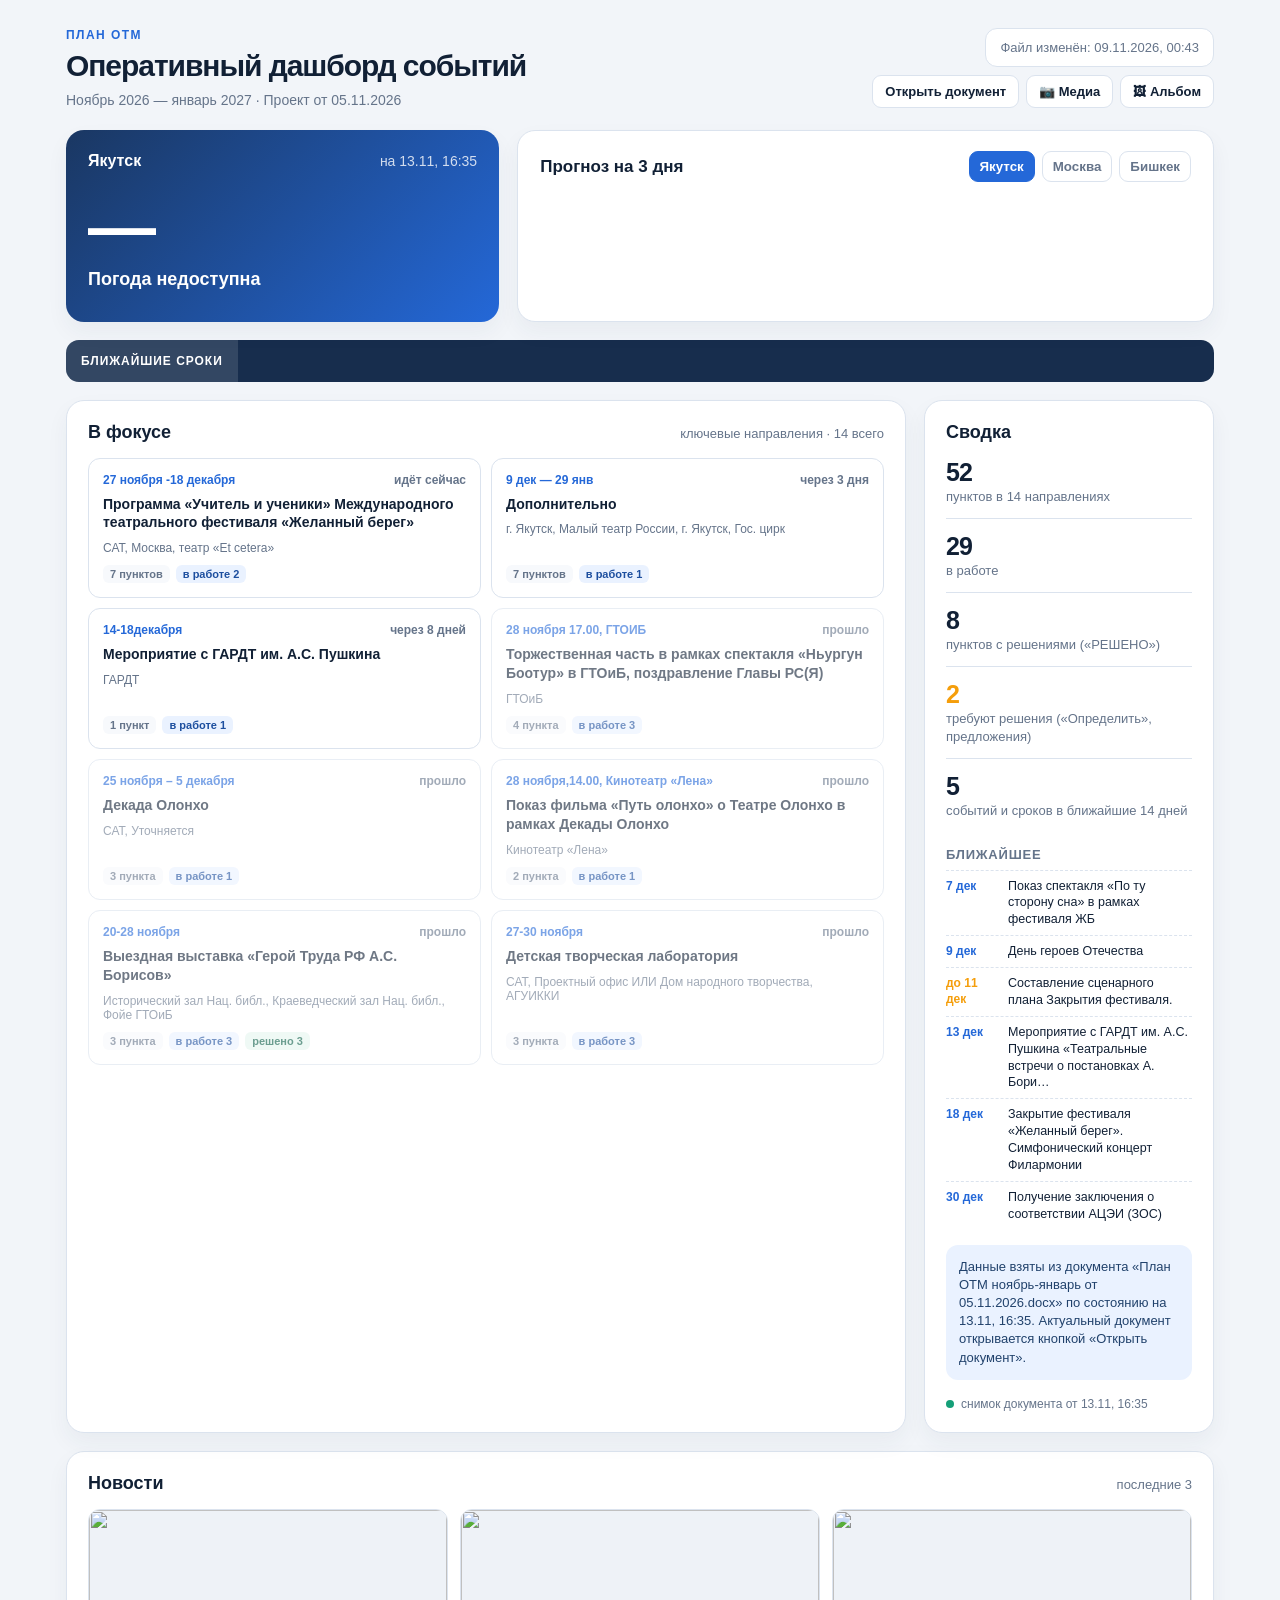
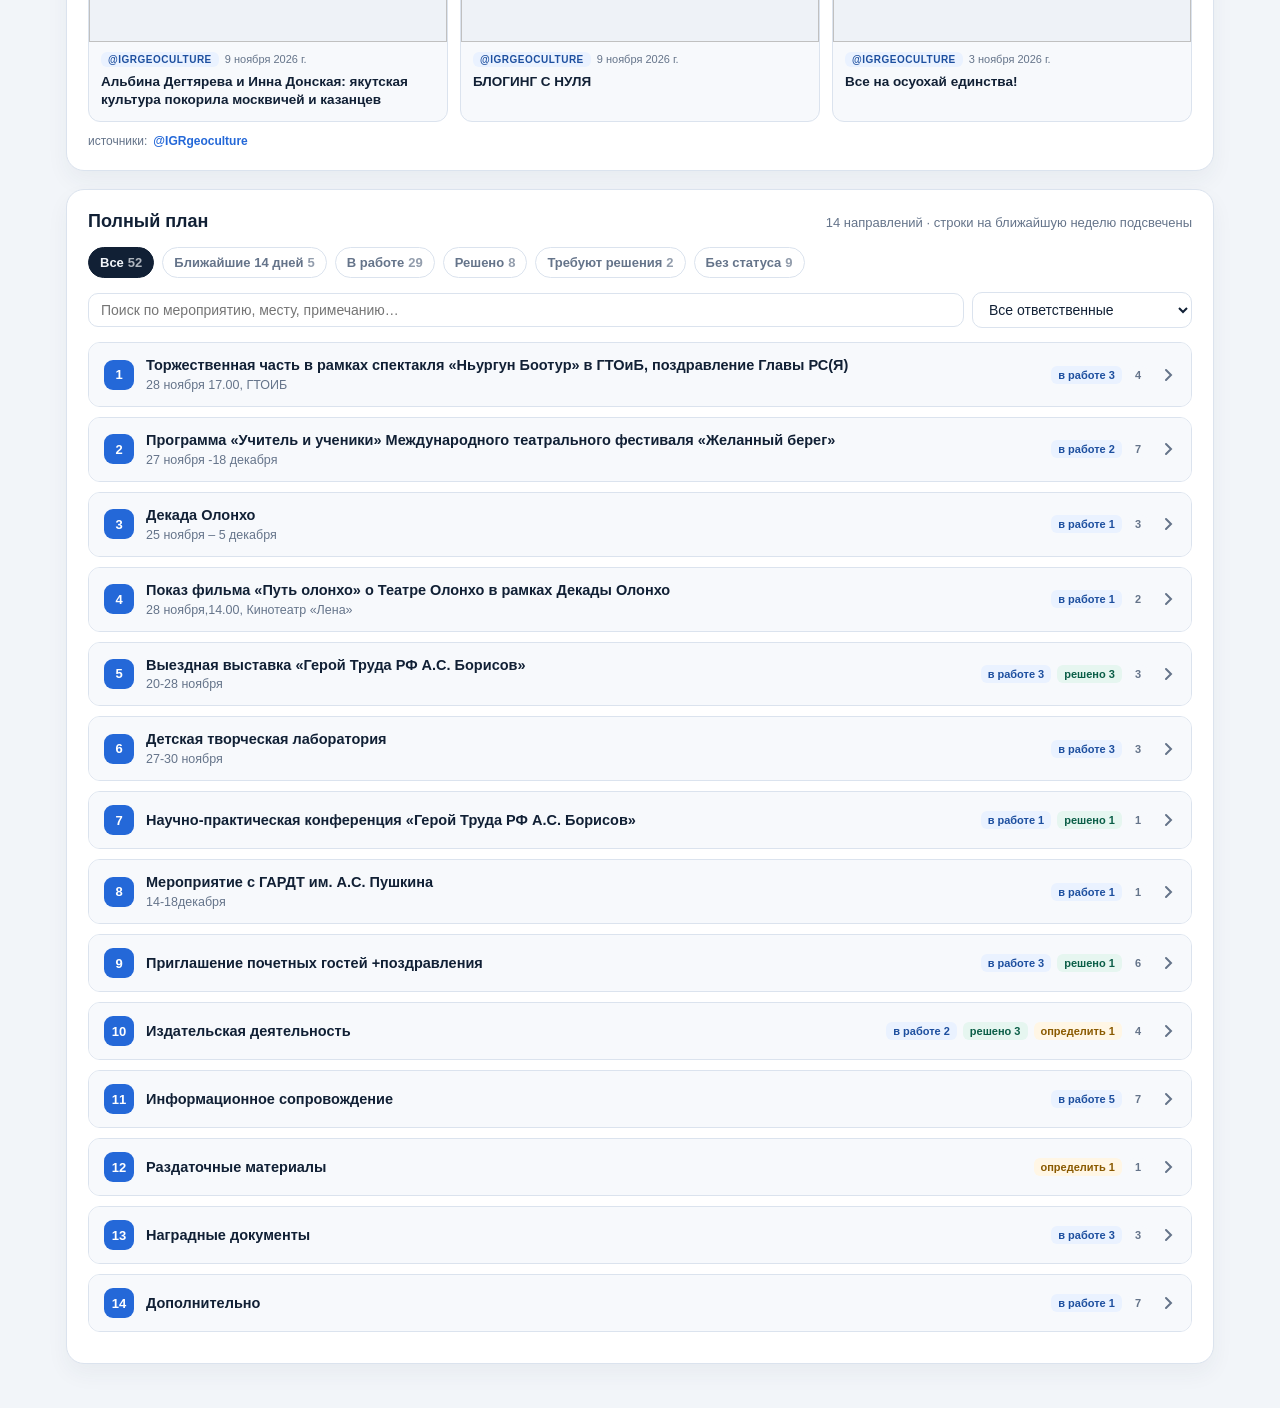
==== commit afb8e147: "update otm-dashboard-live.html" ====
--- a/otm-dashboard-live.html
+++ b/otm-dashboard-live.html
@@ -243,7 +243,7 @@
     </div>
   </div>
 
-<script>window.OTM_SNAPSHOT = {"xml": "<?xml version=\"1.0\" ?><w:document xmlns:w16se=\"http://schemas.microsoft.com/office/word/2015/wordml/symex\" xmlns:vyd=\"http://volga.yandex.com/schemas/document/model\" xmlns:mc=\"http://schemas.openxmlformats.org/markup-compatibility/2006\" xmlns:w=\"http://schemas.openxmlformats.org/wordprocessingml/2006/main\" xmlns:w14=\"http://schemas.microsoft.com/office/word/2010/wordml\" xmlns:w15=\"http://schemas.microsoft.com/office/word/2012/wordml\" xmlns:wp14=\"http://schemas.microsoft.com/office/word/2010/wordprocessingDrawing\" mc:Ignorable=\"vyd w14 w15 w16se wp14\" w:conformance=\"transitional\"><w:background/><w:body vyd:_id=\"vyd:00000000000001\"><w:p w:rsidR=\"00CA6D3B\" w:rsidRDefault=\"001F1230\" vyd:_id=\"vyd:00000000000102\"><w:pPr><w:jc w:val=\"end\"/><w:rPr><w:rFonts w:ascii=\"Times New Roman\" w:hAnsi=\"Times New Roman\" w:cs=\"Times New Roman\"/><w:sz w:val=\"28\"/><w:i w:val=\"1\"/><\/w:rPr><\/w:pPr><w:r><w:rPr><w:rFonts w:ascii=\"Times New Roman\" w:hAnsi=\"Times New Roman\" w:cs=\"Times New Roman\"/><w:sz w:val=\"28\"/><w:i w:val=\"1\"/><\/w:rPr><w:t vyd:_id=\"vyd:00000000000104\">Проект от 05.11<\/w:t><\/w:r><w:r><w:rPr><w:rFonts w:ascii=\"Times New Roman\" w:hAnsi=\"Times New Roman\" w:cs=\"Times New Roman\"/><w:sz w:val=\"28\"/><w:i w:val=\"1\"/><\/w:rPr><w:t vyd:_id=\"vyd:00000000000103\">.2026 г.<\/w:t><\/w:r><\/w:p><w:p w:rsidR=\"00CA6D3B\" w:rsidRDefault=\"001F1230\" vyd:_id=\"vyd:000000000000zz\"><w:pPr><w:spacing w:after=\"0\"/><w:jc w:val=\"center\"/><w:rPr><w:rFonts w:ascii=\"Times New Roman\" w:hAnsi=\"Times New Roman\" w:cs=\"Times New Roman\"/><w:sz w:val=\"28\"/><w:b w:val=\"1\"/><\/w:rPr><\/w:pPr><w:r><w:rPr><w:rFonts w:ascii=\"Times New Roman\" w:hAnsi=\"Times New Roman\" w:cs=\"Times New Roman\"/><w:sz w:val=\"28\"/><w:b w:val=\"1\"/><\/w:rPr><w:t vyd:_id=\"vyd:00000000000101\" xml:space=\"preserve\">СВОДНЫЙ <\/w:t><\/w:r><w:r><w:rPr><w:rFonts w:ascii=\"Times New Roman\" w:hAnsi=\"Times New Roman\" w:cs=\"Times New Roman\"/><w:sz w:val=\"28\"/><w:b w:val=\"1\"/><\/w:rPr><w:t vyd:_id=\"vyd:00000000000100\">ПЛАН<\/w:t><\/w:r><\/w:p><w:p w:rsidR=\"00CA6D3B\" w:rsidRDefault=\"00C60FBF\" vyd:_id=\"vyd:000000000000zw\"><w:pPr><w:spacing w:after=\"0\"/><w:jc w:val=\"center\"/><w:rPr><w:rFonts w:ascii=\"Times New Roman\" w:hAnsi=\"Times New Roman\" w:cs=\"Times New Roman\"/><w:sz w:val=\"28\"/><w:b w:val=\"1\"/><\/w:rPr><\/w:pPr><w:r><w:rPr><w:rFonts w:ascii=\"Times New Roman\" w:hAnsi=\"Times New Roman\" w:cs=\"Times New Roman\"/><w:sz w:val=\"28\"/><w:b w:val=\"1\"/><\/w:rPr><w:t vyd:_id=\"vyd:000000000000zy\">основных организ<\/w:t><\/w:r><w:r><w:rPr><w:rFonts w:ascii=\"Times New Roman\" w:hAnsi=\"Times New Roman\" w:cs=\"Times New Roman\"/><w:sz w:val=\"28\"/><w:b w:val=\"1\"/><\/w:rPr><w:t vyd:_id=\"vyd:000000000000zx\">ационно-технических мероприятий<\/w:t><\/w:r><\/w:p><w:p w:rsidR=\"00CA6D3B\" w:rsidRDefault=\"001F1230\" w:rsidP=\"001F1230\" vyd:_id=\"vyd:000000000000zt\"><w:pPr><w:spacing w:after=\"0\"/><w:jc w:val=\"center\"/><w:rPr><w:rFonts w:ascii=\"Times New Roman\" w:hAnsi=\"Times New Roman\" w:cs=\"Times New Roman\"/><w:sz w:val=\"28\"/><w:i w:val=\"1\"/><\/w:rPr><\/w:pPr><w:r><w:rPr><w:rFonts w:ascii=\"Times New Roman\" w:hAnsi=\"Times New Roman\" w:cs=\"Times New Roman\"/><w:sz w:val=\"28\"/><w:i w:val=\"1\"/><\/w:rPr><w:t vyd:_id=\"vyd:000000000000zv\" xml:space=\"preserve\">Ноябрь 2026 –январь <\/w:t><\/w:r><w:r><w:rPr><w:rFonts w:ascii=\"Times New Roman\" w:hAnsi=\"Times New Roman\" w:cs=\"Times New Roman\"/><w:sz w:val=\"28\"/><w:i w:val=\"1\"/><\/w:rPr><w:t vyd:_id=\"vyd:000000000000zu\">2027<\/w:t><\/w:r><\/w:p><w:p w:rsidR=\"001F1230\" w:rsidRPr=\"001F1230\" w:rsidRDefault=\"001F1230\" w:rsidP=\"001F1230\" vyd:_id=\"vyd:000000000000zs\"><w:pPr><w:spacing w:after=\"0\"/><w:jc w:val=\"center\"/><w:rPr><w:rFonts w:ascii=\"Times New Roman\" w:hAnsi=\"Times New Roman\" w:cs=\"Times New Roman\"/><w:sz w:val=\"28\"/><w:i w:val=\"1\"/><\/w:rPr><\/w:pPr><\/w:p><w:tbl vyd:_id=\"vyd:00000000000004\"><w:tblPr><w:tblStyle w:val=\"a3\"/><w:tblLayout w:type=\"fixed\"/><w:tblLook w:firstRow=\"1\" w:lastRow=\"0\" w:firstColumn=\"1\" w:lastColumn=\"0\" w:noHBand=\"0\" w:noVBand=\"1\" w:val=\"07c5\"/><\/w:tblPr><w:tblGrid><w:gridCol w:w=\"846\"/><w:gridCol w:w=\"3685\"/><w:gridCol w:w=\"1843\"/><w:gridCol w:w=\"1559\"/><w:gridCol w:w=\"2755.5\"/><w:gridCol w:w=\"4757.5\"/><\/w:tblGrid><w:tr w:rsidR=\"00CA6D3B\" w:rsidTr=\"009C24AE\" vyd:_id=\"vyd:000000000000z9\"><w:trPr><w:trHeight w:val=\"503\"/><\/w:trPr><w:tc vyd:_id=\"vyd:000000000000zp\"><w:tcPr/><w:p w:rsidR=\"00CA6D3B\" w:rsidRDefault=\"00C60FBF\" vyd:_id=\"vyd:000000000000zq\"><w:pPr><w:spacing w:after=\"0\" w:line=\"240\" w:lineRule=\"auto\"/><w:jc w:val=\"center\"/><w:rPr><w:rFonts w:ascii=\"Times New Roman\" w:hAnsi=\"Times New Roman\" w:cs=\"Times New Roman\"/><w:sz w:val=\"28\"/><w:b w:val=\"1\"/><\/w:rPr><\/w:pPr><w:r><w:rPr><w:rFonts w:ascii=\"Times New Roman\" w:hAnsi=\"Times New Roman\" w:cs=\"Times New Roman\"/><w:sz w:val=\"28\"/><w:b w:val=\"1\"/><\/w:rPr><w:t vyd:_id=\"vyd:000000000000zr\">№<\/w:t><\/w:r><\/w:p><\/w:tc><w:tc vyd:_id=\"vyd:000000000000zm\"><w:tcPr/><w:p w:rsidR=\"00CA6D3B\" w:rsidRDefault=\"00C60FBF\" vyd:_id=\"vyd:000000000000zn\"><w:pPr><w:spacing w:after=\"0\" w:line=\"240\" w:lineRule=\"auto\"/><w:jc w:val=\"center\"/><w:rPr><w:rFonts w:ascii=\"Times New Roman\" w:hAnsi=\"Times New Roman\" w:cs=\"Times New Roman\"/><w:sz w:val=\"28\"/><w:b w:val=\"1\"/><\/w:rPr><\/w:pPr><w:r><w:rPr><w:rFonts w:ascii=\"Times New Roman\" w:hAnsi=\"Times New Roman\" w:cs=\"Times New Roman\"/><w:sz w:val=\"28\"/><w:b w:val=\"1\"/><\/w:rPr><w:t vyd:_id=\"vyd:000000000000zo\">Мероприятие<\/w:t><\/w:r><\/w:p><\/w:tc><w:tc vyd:_id=\"vyd:000000000000zj\"><w:tcPr/><w:p w:rsidR=\"00CA6D3B\" w:rsidRDefault=\"00C60FBF\" w:rsidP=\"00A833D8\" vyd:_id=\"vyd:000000000000zk\"><w:pPr><w:spacing w:after=\"0\" w:line=\"240\" w:lineRule=\"auto\"/><w:jc w:val=\"center\"/><w:rPr><w:rFonts w:ascii=\"Times New Roman\" w:hAnsi=\"Times New Roman\" w:cs=\"Times New Roman\"/><w:sz w:val=\"28\"/><w:b w:val=\"1\"/><\/w:rPr><\/w:pPr><w:r><w:rPr><w:rFonts w:ascii=\"Times New Roman\" w:hAnsi=\"Times New Roman\" w:cs=\"Times New Roman\"/><w:sz w:val=\"28\"/><w:b w:val=\"1\"/><\/w:rPr><w:t vyd:_id=\"vyd:000000000000zl\" xml:space=\"preserve\">Дата <\/w:t><\/w:r><\/w:p><\/w:tc><w:tc vyd:_id=\"vyd:000000000000zg\"><w:tcPr/><w:p w:rsidR=\"00CA6D3B\" w:rsidRDefault=\"00C60FBF\" w:rsidP=\"00A833D8\" vyd:_id=\"vyd:000000000000zh\"><w:pPr><w:spacing w:after=\"0\" w:line=\"240\" w:lineRule=\"auto\"/><w:jc w:val=\"center\"/><w:rPr><w:rFonts w:ascii=\"Times New Roman\" w:hAnsi=\"Times New Roman\" w:cs=\"Times New Roman\"/><w:sz w:val=\"28\"/><w:b w:val=\"1\"/><\/w:rPr><\/w:pPr><w:r><w:rPr><w:rFonts w:ascii=\"Times New Roman\" w:hAnsi=\"Times New Roman\" w:cs=\"Times New Roman\"/><w:sz w:val=\"28\"/><w:b w:val=\"1\"/><\/w:rPr><w:t vyd:_id=\"vyd:000000000000zi\">Место<\/w:t><\/w:r><\/w:p><\/w:tc><w:tc vyd:_id=\"vyd:000000000000zd\"><w:tcPr/><w:p w:rsidR=\"00CA6D3B\" w:rsidRDefault=\"00C60FBF\" vyd:_id=\"vyd:000000000000ze\"><w:pPr><w:spacing w:after=\"0\" w:line=\"240\" w:lineRule=\"auto\"/><w:jc w:val=\"center\"/><w:rPr><w:rFonts w:ascii=\"Times New Roman\" w:hAnsi=\"Times New Roman\" w:cs=\"Times New Roman\"/><w:sz w:val=\"28\"/><w:b w:val=\"1\"/><\/w:rPr><\/w:pPr><w:r><w:rPr><w:rFonts w:ascii=\"Times New Roman\" w:hAnsi=\"Times New Roman\" w:cs=\"Times New Roman\"/><w:sz w:val=\"28\"/><w:b w:val=\"1\"/><\/w:rPr><w:t vyd:_id=\"vyd:000000000000zf\">Ответственные<\/w:t><\/w:r><\/w:p><\/w:tc><w:tc vyd:_id=\"vyd:000000000000za\"><w:tcPr/><w:p w:rsidR=\"00CA6D3B\" w:rsidRDefault=\"00C60FBF\" vyd:_id=\"vyd:000000000000zb\"><w:pPr><w:spacing w:after=\"0\" w:line=\"240\" w:lineRule=\"auto\"/><w:jc w:val=\"center\"/><w:rPr><w:rFonts w:ascii=\"Times New Roman\" w:hAnsi=\"Times New Roman\" w:cs=\"Times New Roman\"/><w:sz w:val=\"28\"/><w:b w:val=\"1\"/><\/w:rPr><\/w:pPr><w:r><w:rPr><w:rFonts w:ascii=\"Times New Roman\" w:hAnsi=\"Times New Roman\" w:cs=\"Times New Roman\"/><w:sz w:val=\"28\"/><w:b w:val=\"1\"/><\/w:rPr><w:t vyd:_id=\"vyd:000000000000zc\">Примечание<\/w:t><\/w:r><\/w:p><\/w:tc><\/w:tr><w:tr w:rsidR=\"00A22DDE\" w:rsidTr=\"009C24AE\" vyd:_id=\"vyd:000000000000yp\"><w:trPr><w:trHeight w:val=\"829\"/><\/w:trPr><w:tc vyd:_id=\"vyd:000000000000z6\"><w:tcPr><w:shd w:val=\"clear\" w:color=\"auto\" w:fill=\"DBDBDB\" w:themeFill=\"accent3\" w:themeFillTint=\"66\"/><\/w:tcPr><w:p w:rsidR=\"00A22DDE\" w:rsidRDefault=\"00A22DDE\" vyd:_id=\"vyd:000000000000z7\"><w:pPr><w:spacing w:after=\"0\" w:line=\"240\" w:lineRule=\"auto\"/><w:rPr><w:rFonts w:ascii=\"Times New Roman\" w:hAnsi=\"Times New Roman\" w:cs=\"Times New Roman\"/><w:sz w:val=\"28\"/><\/w:rPr><\/w:pPr><w:r><w:rPr><w:rFonts w:ascii=\"Times New Roman\" w:hAnsi=\"Times New Roman\" w:cs=\"Times New Roman\"/><w:sz w:val=\"28\"/><\/w:rPr><w:t vyd:_id=\"vyd:000000000000z8\">1<\/w:t><\/w:r><\/w:p><\/w:tc><w:tc vyd:_id=\"vyd:000000000000yq\"><w:tcPr><w:hMerge w:val=\"restart\"/><w:shd w:val=\"clear\" w:color=\"auto\" w:fill=\"DBDBDB\" w:themeFill=\"accent3\" w:themeFillTint=\"66\"/><\/w:tcPr><w:p w:rsidR=\"00A22DDE\" w:rsidRDefault=\"00A22DDE\" w:rsidP=\"00A22DDE\" vyd:_id=\"vyd:000000000000z3\"><w:pPr><w:spacing w:after=\"0\" w:line=\"240\" w:lineRule=\"auto\"/><w:jc w:val=\"center\"/><w:rPr><w:rFonts w:ascii=\"Times New Roman\" w:hAnsi=\"Times New Roman\" w:cs=\"Times New Roman\"/><w:sz w:val=\"28\"/><w:b w:val=\"1\"/><\/w:rPr><\/w:pPr><w:r><w:rPr><w:rFonts w:ascii=\"Times New Roman\" w:hAnsi=\"Times New Roman\" w:cs=\"Times New Roman\"/><w:sz w:val=\"28\"/><w:b w:val=\"1\"/><\/w:rPr><w:t vyd:_id=\"vyd:000000000000z5\">Торжественная часть в рамках спектакля «Ньургун Боотур» в ГТОиБ, поздравление Главы РС(Я)<\/w:t><\/w:r><w:r><w:rPr><w:rFonts w:ascii=\"Times New Roman\" w:hAnsi=\"Times New Roman\" w:cs=\"Times New Roman\"/><w:sz w:val=\"28\"/><w:b w:val=\"1\"/><\/w:rPr><w:t vyd:_id=\"vyd:000000000000z4\">:<\/w:t><\/w:r><\/w:p><w:p w:rsidR=\"00A22DDE\" w:rsidRPr=\"00A22DDE\" w:rsidRDefault=\"00A22DDE\" w:rsidP=\"00A22DDE\" vyd:_id=\"vyd:000000000000yz\"><w:pPr><w:spacing w:after=\"0\" w:line=\"240\" w:lineRule=\"auto\"/><w:jc w:val=\"center\"/><w:rPr><w:rFonts w:ascii=\"Times New Roman\" w:hAnsi=\"Times New Roman\" w:cs=\"Times New Roman\"/><w:sz w:val=\"28\"/><w:b w:val=\"1\"/><\/w:rPr><\/w:pPr><w:r><w:rPr><w:rFonts w:ascii=\"Times New Roman\" w:hAnsi=\"Times New Roman\" w:cs=\"Times New Roman\"/><w:sz w:val=\"28\"/><w:b w:val=\"1\"/><w:shd w:val=\"clear\" w:fill=\"#ffff00\"/><\/w:rPr><w:t vyd:_id=\"vyd:000000000000z2\" xml:space=\"preserve\">28 ноября <\/w:t><\/w:r><w:r><w:rPr><w:rFonts w:ascii=\"Times New Roman\" w:hAnsi=\"Times New Roman\" w:cs=\"Times New Roman\"/><w:sz w:val=\"28\"/><w:b w:val=\"1\"/><w:shd w:val=\"clear\" w:fill=\"#ffff00\"/><\/w:rPr><w:t vyd:_id=\"vyd:000000000000z1\">17.00<\/w:t><\/w:r><w:r><w:rPr><w:rFonts w:ascii=\"Times New Roman\" w:hAnsi=\"Times New Roman\" w:cs=\"Times New Roman\"/><w:sz w:val=\"28\"/><w:b w:val=\"1\"/><w:shd w:val=\"clear\" w:fill=\"#ffff00\"/><\/w:rPr><w:t vyd:_id=\"vyd:000000000000z0\">, ГТОИБ<\/w:t><\/w:r><\/w:p><\/w:tc><w:tc vyd:_id=\"vyd:000000000000yx\"><w:tcPr><w:hMerge w:val=\"continue\"/><w:shd w:val=\"clear\" w:color=\"auto\" w:fill=\"DBDBDB\" w:themeFill=\"accent3\" w:themeFillTint=\"66\"/><\/w:tcPr><w:p vyd:_id=\"vyd:000000000000yy\"/><\/w:tc><w:tc vyd:_id=\"vyd:000000000000yv\"><w:tcPr><w:hMerge w:val=\"continue\"/><w:shd w:val=\"clear\" w:color=\"auto\" w:fill=\"DBDBDB\" w:themeFill=\"accent3\" w:themeFillTint=\"66\"/><\/w:tcPr><w:p vyd:_id=\"vyd:000000000000yw\"/><\/w:tc><w:tc vyd:_id=\"vyd:000000000000yt\"><w:tcPr><w:hMerge w:val=\"continue\"/><w:shd w:val=\"clear\" w:color=\"auto\" w:fill=\"DBDBDB\" w:themeFill=\"accent3\" w:themeFillTint=\"66\"/><\/w:tcPr><w:p vyd:_id=\"vyd:000000000000yu\"/><\/w:tc><w:tc vyd:_id=\"vyd:000000000000yr\"><w:tcPr><w:hMerge w:val=\"continue\"/><w:shd w:val=\"clear\" w:color=\"auto\" w:fill=\"DBDBDB\" w:themeFill=\"accent3\" w:themeFillTint=\"66\"/><\/w:tcPr><w:p vyd:_id=\"vyd:000000000000ys\"/><\/w:tc><\/w:tr><w:tr w:rsidR=\"001D62E1\" w:rsidTr=\"009C24AE\" vyd:_id=\"vyd:000000000000y6\"><w:trPr><w:trHeight w:val=\"699\"/><\/w:trPr><w:tc vyd:_id=\"vyd:000000000000ym\"><w:tcPr/><w:p w:rsidR=\"001D62E1\" w:rsidRDefault=\"001D62E1\" w:rsidP=\"001D62E1\" vyd:_id=\"vyd:000000000000yn\"><w:pPr><w:spacing w:after=\"0\" w:line=\"240\" w:lineRule=\"auto\"/><w:rPr><w:rFonts w:ascii=\"Times New Roman\" w:hAnsi=\"Times New Roman\" w:cs=\"Times New Roman\"/><w:sz w:val=\"28\"/><\/w:rPr><\/w:pPr><w:r><w:rPr><w:rFonts w:ascii=\"Times New Roman\" w:hAnsi=\"Times New Roman\" w:cs=\"Times New Roman\"/><w:sz w:val=\"28\"/><\/w:rPr><w:t vyd:_id=\"vyd:000000000000yo\">1.1.<\/w:t><\/w:r><\/w:p><\/w:tc><w:tc vyd:_id=\"vyd:000000000000yj\"><w:tcPr/><w:p w:rsidR=\"001D62E1\" w:rsidRDefault=\"001D62E1\" w:rsidP=\"00CC72D4\" vyd:_id=\"vyd:000000000000yk\"><w:pPr><w:spacing w:after=\"0\" w:line=\"240\" w:lineRule=\"auto\"/><w:rPr><w:rFonts w:ascii=\"Times New Roman\" w:hAnsi=\"Times New Roman\" w:cs=\"Times New Roman\"/><w:sz w:val=\"28\"/><\/w:rPr><\/w:pPr><w:r><w:rPr><w:rFonts w:ascii=\"Times New Roman\" w:hAnsi=\"Times New Roman\" w:cs=\"Times New Roman\"/><w:sz w:val=\"28\"/><\/w:rPr><w:t vyd:_id=\"vyd:000000000000yl\">Проведение Торжественной части. Общая координация и контроль.<\/w:t><\/w:r><\/w:p><\/w:tc><w:tc vyd:_id=\"vyd:000000000000yg\"><w:tcPr/><w:p w:rsidR=\"001D62E1\" w:rsidRDefault=\"001D62E1\" w:rsidP=\"001D62E1\" vyd:_id=\"vyd:000000000000yh\"><w:pPr><w:spacing w:after=\"0\" w:line=\"240\" w:lineRule=\"auto\"/><w:rPr><w:rFonts w:ascii=\"Times New Roman\" w:hAnsi=\"Times New Roman\" w:cs=\"Times New Roman\"/><w:sz w:val=\"28\"/><\/w:rPr><\/w:pPr><w:r><w:rPr><w:rFonts w:ascii=\"Times New Roman\" w:hAnsi=\"Times New Roman\" w:cs=\"Times New Roman\"/><w:sz w:val=\"28\"/><\/w:rPr><w:t vyd:_id=\"vyd:000000000000yi\">28 ноября, 17.00<\/w:t><\/w:r><\/w:p><\/w:tc><w:tc vyd:_id=\"vyd:000000000000yd\"><w:tcPr/><w:p w:rsidR=\"001D62E1\" w:rsidRDefault=\"001D62E1\" w:rsidP=\"001D62E1\" vyd:_id=\"vyd:000000000000ye\"><w:pPr><w:spacing w:after=\"0\" w:line=\"240\" w:lineRule=\"auto\"/><w:rPr><w:rFonts w:ascii=\"Times New Roman\" w:hAnsi=\"Times New Roman\" w:cs=\"Times New Roman\"/><w:sz w:val=\"28\"/><\/w:rPr><\/w:pPr><w:r><w:rPr><w:rFonts w:ascii=\"Times New Roman\" w:hAnsi=\"Times New Roman\" w:cs=\"Times New Roman\"/><w:sz w:val=\"28\"/><\/w:rPr><w:t vyd:_id=\"vyd:000000000000yf\">ГТОиБ<\/w:t><\/w:r><\/w:p><\/w:tc><w:tc vyd:_id=\"vyd:000000000000ya\"><w:tcPr/><w:p w:rsidR=\"001D62E1\" w:rsidRDefault=\"001D62E1\" w:rsidP=\"001D62E1\" vyd:_id=\"vyd:000000000000yb\"><w:pPr><w:spacing w:after=\"0\" w:line=\"240\" w:lineRule=\"auto\"/><w:rPr><w:rFonts w:ascii=\"Times New Roman\" w:hAnsi=\"Times New Roman\" w:cs=\"Times New Roman\"/><w:sz w:val=\"28\"/><\/w:rPr><\/w:pPr><w:r><w:rPr><w:rFonts w:ascii=\"Times New Roman\" w:hAnsi=\"Times New Roman\" w:cs=\"Times New Roman\"/><w:sz w:val=\"28\"/><\/w:rPr><w:t vyd:_id=\"vyd:000000000000yc\">Мартынов А.Н., Садовский А.Ю.<\/w:t><\/w:r><\/w:p><\/w:tc><w:tc vyd:_id=\"vyd:000000000000y7\"><w:tcPr/><w:p w:rsidR=\"001D62E1\" w:rsidRDefault=\"001D62E1\" w:rsidP=\"001D62E1\" vyd:_id=\"vyd:000000000000y8\"><w:pPr><w:spacing w:after=\"0\" w:line=\"240\" w:lineRule=\"auto\"/><w:rPr><w:rFonts w:ascii=\"Times New Roman\" w:hAnsi=\"Times New Roman\" w:cs=\"Times New Roman\"/><w:sz w:val=\"28\"/><\/w:rPr><\/w:pPr><w:r><w:rPr><w:rFonts w:ascii=\"Times New Roman\" w:hAnsi=\"Times New Roman\" w:cs=\"Times New Roman\"/><w:sz w:val=\"28\"/><\/w:rPr><w:t vyd:_id=\"vyd:000000000000y9\">В работе<\/w:t><\/w:r><\/w:p><\/w:tc><\/w:tr><w:tr w:rsidR=\"00A22DDE\" w:rsidTr=\"009C24AE\" vyd:_id=\"vyd:000000000000xn\"><w:trPr><w:trHeight w:val=\"928\"/><\/w:trPr><w:tc vyd:_id=\"vyd:000000000000y3\"><w:tcPr/><w:p w:rsidR=\"00A22DDE\" w:rsidRDefault=\"00A22DDE\" w:rsidP=\"00A22DDE\" vyd:_id=\"vyd:000000000000y4\"><w:pPr><w:spacing w:after=\"0\" w:line=\"240\" w:lineRule=\"auto\"/><w:rPr><w:rFonts w:ascii=\"Times New Roman\" w:hAnsi=\"Times New Roman\" w:cs=\"Times New Roman\"/><w:sz w:val=\"28\"/><\/w:rPr><\/w:pPr><w:r><w:rPr><w:rFonts w:ascii=\"Times New Roman\" w:hAnsi=\"Times New Roman\" w:cs=\"Times New Roman\"/><w:sz w:val=\"28\"/><\/w:rPr><w:t vyd:_id=\"vyd:000000000000y5\">1.2.<\/w:t><\/w:r><\/w:p><\/w:tc><w:tc vyd:_id=\"vyd:000000000000y0\"><w:tcPr/><w:p w:rsidR=\"00A22DDE\" w:rsidRDefault=\"00A22DDE\" w:rsidP=\"00A22DDE\" vyd:_id=\"vyd:000000000000y1\"><w:pPr><w:spacing w:after=\"0\" w:line=\"240\" w:lineRule=\"auto\"/><w:rPr><w:rFonts w:ascii=\"Times New Roman\" w:hAnsi=\"Times New Roman\" w:cs=\"Times New Roman\"/><w:sz w:val=\"28\"/><\/w:rPr><\/w:pPr><w:r><w:rPr><w:rFonts w:ascii=\"Times New Roman\" w:hAnsi=\"Times New Roman\" w:cs=\"Times New Roman\"/><w:sz w:val=\"28\"/><\/w:rPr><w:t vyd:_id=\"vyd:000000000000y2\">Составление сценарного плана торжественной части<\/w:t><\/w:r><\/w:p><\/w:tc><w:tc vyd:_id=\"vyd:000000000000xx\"><w:tcPr/><w:p w:rsidR=\"00A22DDE\" w:rsidRDefault=\"00A833D8\" w:rsidP=\"00A22DDE\" vyd:_id=\"vyd:000000000000xy\"><w:pPr><w:spacing w:after=\"0\" w:line=\"240\" w:lineRule=\"auto\"/><w:rPr><w:rFonts w:ascii=\"Times New Roman\" w:hAnsi=\"Times New Roman\" w:cs=\"Times New Roman\"/><w:sz w:val=\"28\"/><\/w:rPr><\/w:pPr><w:r><w:rPr><w:rFonts w:ascii=\"Times New Roman\" w:hAnsi=\"Times New Roman\" w:cs=\"Times New Roman\"/><w:sz w:val=\"28\"/><\/w:rPr><w:t vyd:_id=\"vyd:000000000000xz\">До 18 ноября<\/w:t><\/w:r><\/w:p><\/w:tc><w:tc vyd:_id=\"vyd:000000000000xu\"><w:tcPr/><w:p w:rsidR=\"00A22DDE\" w:rsidRDefault=\"00A22DDE\" w:rsidP=\"00A22DDE\" vyd:_id=\"vyd:000000000000xv\"><w:pPr><w:spacing w:after=\"0\" w:line=\"240\" w:lineRule=\"auto\"/><w:rPr><w:rFonts w:ascii=\"Times New Roman\" w:hAnsi=\"Times New Roman\" w:cs=\"Times New Roman\"/><w:sz w:val=\"28\"/><\/w:rPr><\/w:pPr><w:r><w:rPr><w:rFonts w:ascii=\"Times New Roman\" w:hAnsi=\"Times New Roman\" w:cs=\"Times New Roman\"/><w:sz w:val=\"28\"/><\/w:rPr><w:t vyd:_id=\"vyd:000000000000xw\">-<\/w:t><\/w:r><\/w:p><\/w:tc><w:tc vyd:_id=\"vyd:000000000000xr\"><w:tcPr/><w:p w:rsidR=\"00A22DDE\" w:rsidRDefault=\"00A22DDE\" w:rsidP=\"00A22DDE\" vyd:_id=\"vyd:000000000000xs\"><w:pPr><w:spacing w:after=\"0\" w:line=\"240\" w:lineRule=\"auto\"/><w:rPr><w:rFonts w:ascii=\"Times New Roman\" w:hAnsi=\"Times New Roman\" w:cs=\"Times New Roman\"/><w:sz w:val=\"28\"/><\/w:rPr><\/w:pPr><w:r><w:rPr><w:rFonts w:ascii=\"Times New Roman\" w:hAnsi=\"Times New Roman\" w:cs=\"Times New Roman\"/><w:sz w:val=\"28\"/><\/w:rPr><w:t vyd:_id=\"vyd:000000000000xt\">Мартынов А.Н., Садовский А.Ю.<\/w:t><\/w:r><\/w:p><\/w:tc><w:tc vyd:_id=\"vyd:000000000000xo\"><w:tcPr/><w:p w:rsidR=\"00A22DDE\" w:rsidRDefault=\"00A833D8\" w:rsidP=\"00A22DDE\" vyd:_id=\"vyd:000000000000xp\"><w:pPr><w:spacing w:after=\"0\" w:line=\"240\" w:lineRule=\"auto\"/><w:rPr><w:rFonts w:ascii=\"Times New Roman\" w:hAnsi=\"Times New Roman\" w:cs=\"Times New Roman\"/><w:sz w:val=\"28\"/><\/w:rPr><\/w:pPr><w:r><w:rPr><w:rFonts w:ascii=\"Times New Roman\" w:hAnsi=\"Times New Roman\" w:cs=\"Times New Roman\"/><w:sz w:val=\"28\"/><\/w:rPr><w:t vyd:_id=\"vyd:000000000000xq\">В работе<\/w:t><\/w:r><\/w:p><\/w:tc><\/w:tr><w:tr w:rsidR=\"00A22DDE\" w:rsidTr=\"00CC72D4\" vyd:_id=\"vyd:000000000000x1\"><w:trPr><w:trHeight w:val=\"1344\"/><\/w:trPr><w:tc vyd:_id=\"vyd:000000000000xk\"><w:tcPr/><w:p w:rsidR=\"00A22DDE\" w:rsidRDefault=\"00A22DDE\" w:rsidP=\"00A22DDE\" vyd:_id=\"vyd:000000000000xl\"><w:pPr><w:spacing w:after=\"0\" w:line=\"240\" w:lineRule=\"auto\"/><w:rPr><w:rFonts w:ascii=\"Times New Roman\" w:hAnsi=\"Times New Roman\" w:cs=\"Times New Roman\"/><w:sz w:val=\"28\"/><\/w:rPr><\/w:pPr><w:r><w:rPr><w:rFonts w:ascii=\"Times New Roman\" w:hAnsi=\"Times New Roman\" w:cs=\"Times New Roman\"/><w:sz w:val=\"28\"/><\/w:rPr><w:t vyd:_id=\"vyd:000000000000xm\">1.3.<\/w:t><\/w:r><\/w:p><\/w:tc><w:tc vyd:_id=\"vyd:000000000000xh\"><w:tcPr/><w:p w:rsidR=\"00A22DDE\" w:rsidRDefault=\"002C59D0\" w:rsidP=\"00CC72D4\" vyd:_id=\"vyd:000000000000xi\"><w:pPr><w:spacing w:after=\"0\" w:line=\"240\" w:lineRule=\"auto\"/><w:rPr><w:rFonts w:ascii=\"Times New Roman\" w:hAnsi=\"Times New Roman\" w:cs=\"Times New Roman\"/><w:sz w:val=\"28\"/><\/w:rPr><\/w:pPr><w:r><w:rPr><w:rFonts w:ascii=\"Times New Roman\" w:hAnsi=\"Times New Roman\" w:cs=\"Times New Roman\"/><w:sz w:val=\"28\"/><\/w:rPr><w:t vyd:_id=\"vyd:000000000000xj\">Приглашение гостей. Составление сводного списка приглашенных<\/w:t><\/w:r><w:r><w:rPr><w:rFonts w:ascii=\"Times New Roman\" w:hAnsi=\"Times New Roman\" w:cs=\"Times New Roman\"/><w:sz w:val=\"28\"/><\/w:rPr><w:t vyd:_id=\"vyd:mw4lqgf5dzyx28\" xml:space=\"preserve\"> <\/w:t><\/w:r><\/w:p><\/w:tc><w:tc vyd:_id=\"vyd:000000000000xe\"><w:tcPr/><w:p w:rsidR=\"00A22DDE\" w:rsidRDefault=\"00A833D8\" w:rsidP=\"00A22DDE\" vyd:_id=\"vyd:000000000000xf\"><w:pPr><w:spacing w:after=\"0\" w:line=\"240\" w:lineRule=\"auto\"/><w:rPr><w:rFonts w:ascii=\"Times New Roman\" w:hAnsi=\"Times New Roman\" w:cs=\"Times New Roman\"/><w:sz w:val=\"28\"/><\/w:rPr><\/w:pPr><w:r><w:rPr><w:rFonts w:ascii=\"Times New Roman\" w:hAnsi=\"Times New Roman\" w:cs=\"Times New Roman\"/><w:sz w:val=\"28\"/><\/w:rPr><w:t vyd:_id=\"vyd:000000000000xg\">До 13 ноября<\/w:t><\/w:r><\/w:p><\/w:tc><w:tc vyd:_id=\"vyd:000000000000xb\"><w:tcPr/><w:p w:rsidR=\"00A22DDE\" w:rsidRDefault=\"00A22DDE\" w:rsidP=\"00A22DDE\" vyd:_id=\"vyd:000000000000xc\"><w:pPr><w:spacing w:after=\"0\" w:line=\"240\" w:lineRule=\"auto\"/><w:rPr><w:rFonts w:ascii=\"Times New Roman\" w:hAnsi=\"Times New Roman\" w:cs=\"Times New Roman\"/><w:sz w:val=\"28\"/><\/w:rPr><\/w:pPr><w:r><w:rPr><w:rFonts w:ascii=\"Times New Roman\" w:hAnsi=\"Times New Roman\" w:cs=\"Times New Roman\"/><w:sz w:val=\"28\"/><\/w:rPr><w:t vyd:_id=\"vyd:000000000000xd\">-<\/w:t><\/w:r><\/w:p><\/w:tc><w:tc vyd:_id=\"vyd:000000000000x8\"><w:tcPr/><w:p w:rsidR=\"00A22DDE\" w:rsidRDefault=\"00A22DDE\" w:rsidP=\"00A22DDE\" vyd:_id=\"vyd:000000000000x9\"><w:pPr><w:spacing w:after=\"0\" w:line=\"240\" w:lineRule=\"auto\"/><w:rPr><w:rFonts w:ascii=\"Times New Roman\" w:hAnsi=\"Times New Roman\" w:cs=\"Times New Roman\"/><w:sz w:val=\"28\"/><\/w:rPr><\/w:pPr><w:r><w:rPr><w:rFonts w:ascii=\"Times New Roman\" w:hAnsi=\"Times New Roman\" w:cs=\"Times New Roman\"/><w:sz w:val=\"28\"/><\/w:rPr><w:t vyd:_id=\"vyd:000000000000xa\">Николаева И.И., Сивцева Н.Е.<\/w:t><\/w:r><\/w:p><\/w:tc><w:tc vyd:_id=\"vyd:000000000000x2\"><w:tcPr/><w:p w:rsidR=\"00A22DDE\" w:rsidRDefault=\"00CC72D4\" w:rsidP=\"00A22DDE\" vyd:_id=\"vyd:000000000000x3\"><w:pPr><w:spacing w:after=\"0\" w:line=\"240\" w:lineRule=\"auto\"/><w:rPr><w:rFonts w:ascii=\"Times New Roman\" w:hAnsi=\"Times New Roman\" w:cs=\"Times New Roman\"/><w:sz w:val=\"28\"/><\/w:rPr><\/w:pPr><w:r><w:rPr><w:rFonts w:ascii=\"Times New Roman\" w:hAnsi=\"Times New Roman\" w:cs=\"Times New Roman\"/><w:sz w:val=\"28\"/><\/w:rPr><w:t vyd:_id=\"vyd:000000000000x7\">П<\/w:t><\/w:r><w:r><w:rPr><w:rFonts w:ascii=\"Times New Roman\" w:hAnsi=\"Times New Roman\" w:cs=\"Times New Roman\"/><w:sz w:val=\"28\"/><\/w:rPr><w:t vyd:_id=\"vyd:000000000000x6\">очетные гости федерального и республиканского масштаба, учреждения культуры<\/w:t><\/w:r><w:r><w:rPr><w:rFonts w:ascii=\"Times New Roman\" w:hAnsi=\"Times New Roman\" w:cs=\"Times New Roman\"/><w:sz w:val=\"28\"/><\/w:rPr><w:t vyd:_id=\"vyd:000000000000x5\">, ветераны культуры, союзы и др<\/w:t><\/w:r><w:r><w:rPr><w:rFonts w:ascii=\"Times New Roman\" w:hAnsi=\"Times New Roman\" w:cs=\"Times New Roman\"/><w:sz w:val=\"28\"/><\/w:rPr><w:t vyd:_id=\"vyd:000000000000x4\">.<\/w:t><\/w:r><\/w:p><\/w:tc><\/w:tr><w:tr w:rsidR=\"00A22DDE\" w:rsidTr=\"00CC72D4\" vyd:_id=\"vyd:000000000000wh\"><w:trPr><w:trHeight w:val=\"1264\"/><\/w:trPr><w:tc vyd:_id=\"vyd:000000000000wy\"><w:tcPr/><w:p w:rsidR=\"00A22DDE\" w:rsidRDefault=\"00A22DDE\" w:rsidP=\"00A22DDE\" vyd:_id=\"vyd:000000000000wz\"><w:pPr><w:spacing w:after=\"0\" w:line=\"240\" w:lineRule=\"auto\"/><w:rPr><w:rFonts w:ascii=\"Times New Roman\" w:hAnsi=\"Times New Roman\" w:cs=\"Times New Roman\"/><w:sz w:val=\"28\"/><\/w:rPr><\/w:pPr><w:r><w:rPr><w:rFonts w:ascii=\"Times New Roman\" w:hAnsi=\"Times New Roman\" w:cs=\"Times New Roman\"/><w:sz w:val=\"28\"/><\/w:rPr><w:t vyd:_id=\"vyd:000000000000x0\" xml:space=\"preserve\">1.4. <\/w:t><\/w:r><\/w:p><\/w:tc><w:tc vyd:_id=\"vyd:000000000000wu\"><w:tcPr/><w:p w:rsidR=\"00A22DDE\" w:rsidRDefault=\"00A833D8\" w:rsidP=\"00CC72D4\" vyd:_id=\"vyd:000000000000wv\"><w:pPr><w:spacing w:after=\"0\" w:line=\"240\" w:lineRule=\"auto\"/><w:rPr><w:rFonts w:ascii=\"Times New Roman\" w:hAnsi=\"Times New Roman\" w:cs=\"Times New Roman\"/><w:sz w:val=\"28\"/><\/w:rPr><\/w:pPr><w:r><w:rPr><w:rFonts w:ascii=\"Times New Roman\" w:hAnsi=\"Times New Roman\" w:cs=\"Times New Roman\"/><w:sz w:val=\"28\"/><\/w:rPr><w:t vyd:_id=\"vyd:000000000000wx\">Составление списка для поздравлений<\/w:t><\/w:r><w:r><w:rPr><w:rFonts w:ascii=\"Times New Roman\" w:hAnsi=\"Times New Roman\" w:cs=\"Times New Roman\"/><w:sz w:val=\"28\"/><\/w:rPr><w:t vyd:_id=\"vyd:000000000000ww\" xml:space=\"preserve\"> от учреждений и гостей в <\/w:t><\/w:r><w:r><w:rPr><w:rFonts w:ascii=\"Times New Roman\" w:hAnsi=\"Times New Roman\" w:cs=\"Times New Roman\"/><w:sz w:val=\"28\"/><\/w:rPr><w:t vyd:_id=\"vyd:mw3d71kbv7891k\" xml:space=\"preserve\">рамках торжественной части <\/w:t><\/w:r><\/w:p><\/w:tc><w:tc vyd:_id=\"vyd:000000000000wr\"><w:tcPr/><w:p w:rsidR=\"00A22DDE\" w:rsidRDefault=\"00A833D8\" w:rsidP=\"00A22DDE\" vyd:_id=\"vyd:000000000000ws\"><w:pPr><w:spacing w:after=\"0\" w:line=\"240\" w:lineRule=\"auto\"/><w:rPr><w:rFonts w:ascii=\"Times New Roman\" w:hAnsi=\"Times New Roman\" w:cs=\"Times New Roman\"/><w:sz w:val=\"28\"/><\/w:rPr><\/w:pPr><w:r><w:rPr><w:rFonts w:ascii=\"Times New Roman\" w:hAnsi=\"Times New Roman\" w:cs=\"Times New Roman\"/><w:sz w:val=\"28\"/><\/w:rPr><w:t vyd:_id=\"vyd:000000000000wt\">До 13 ноября<\/w:t><\/w:r><\/w:p><\/w:tc><w:tc vyd:_id=\"vyd:000000000000wo\"><w:tcPr/><w:p w:rsidR=\"00A22DDE\" w:rsidRDefault=\"00A22DDE\" w:rsidP=\"00A22DDE\" vyd:_id=\"vyd:000000000000wp\"><w:pPr><w:spacing w:after=\"0\" w:line=\"240\" w:lineRule=\"auto\"/><w:rPr><w:rFonts w:ascii=\"Times New Roman\" w:hAnsi=\"Times New Roman\" w:cs=\"Times New Roman\"/><w:sz w:val=\"28\"/><\/w:rPr><\/w:pPr><w:r><w:rPr><w:rFonts w:ascii=\"Times New Roman\" w:hAnsi=\"Times New Roman\" w:cs=\"Times New Roman\"/><w:sz w:val=\"28\"/><\/w:rPr><w:t vyd:_id=\"vyd:000000000000wq\">-<\/w:t><\/w:r><\/w:p><\/w:tc><w:tc vyd:_id=\"vyd:000000000000wl\"><w:tcPr/><w:p w:rsidR=\"00A22DDE\" w:rsidRDefault=\"00A22DDE\" w:rsidP=\"00A22DDE\" vyd:_id=\"vyd:000000000000wm\"><w:pPr><w:spacing w:after=\"0\" w:line=\"240\" w:lineRule=\"auto\"/><w:rPr><w:rFonts w:ascii=\"Times New Roman\" w:hAnsi=\"Times New Roman\" w:cs=\"Times New Roman\"/><w:sz w:val=\"28\"/><\/w:rPr><\/w:pPr><w:r><w:rPr><w:rFonts w:ascii=\"Times New Roman\" w:hAnsi=\"Times New Roman\" w:cs=\"Times New Roman\"/><w:sz w:val=\"28\"/><\/w:rPr><w:t vyd:_id=\"vyd:000000000000wn\">Николаева И.И., Сивцева Н.Е<\/w:t><\/w:r><w:ins w:id=\"0\" w:author=\"Анжелика Бережнова\" w:date=\"2026-11-06T05:49:59.420Z\"><w:r><w:rPr><w:rFonts w:ascii=\"Times New Roman\" w:hAnsi=\"Times New Roman\" w:cs=\"Times New Roman\"/><w:sz w:val=\"28\"/><\/w:rPr><w:t vyd:_id=\"vyd:mw4k239jl91c21\" xml:space=\"preserve\">. <\/w:t><\/w:r><\/w:ins><w:del w:id=\"1\" w:author=\"Анжелика Бережнова\" w:date=\"2026-11-06T05:49:55.941Z\"><w:r><w:rPr><w:rFonts w:ascii=\"Times New Roman\" w:hAnsi=\"Times New Roman\" w:cs=\"Times New Roman\"/><w:sz w:val=\"28\"/><\/w:rPr><w:delText vyd:_id=\"vyd:mw4k20knaccm99\">.<\/w:delText><\/w:r><\/w:del><\/w:p><\/w:tc><w:tc vyd:_id=\"vyd:000000000000wi\"><w:tcPr/><w:p w:rsidR=\"00A22DDE\" w:rsidRDefault=\"00A22DDE\" w:rsidP=\"00A22DDE\" vyd:_id=\"vyd:000000000000wj\"><w:pPr><w:spacing w:after=\"0\" w:line=\"240\" w:lineRule=\"auto\"/><w:rPr><w:rFonts w:ascii=\"Times New Roman\" w:hAnsi=\"Times New Roman\" w:cs=\"Times New Roman\"/><w:sz w:val=\"28\"/><\/w:rPr><\/w:pPr><w:r><w:rPr><w:rFonts w:ascii=\"Times New Roman\" w:hAnsi=\"Times New Roman\" w:cs=\"Times New Roman\"/><w:sz w:val=\"28\"/><\/w:rPr><w:t vyd:_id=\"vyd:000000000000wk\">В работе<\/w:t><\/w:r><\/w:p><\/w:tc><\/w:tr><w:tr w:rsidR=\"00A22DDE\" w:rsidRPr=\"00A833D8\" w:rsidTr=\"009C24AE\" vyd:_id=\"vyd:000000000000w0\"><w:trPr><w:trHeight w:val=\"703\"/><\/w:trPr><w:tc vyd:_id=\"vyd:000000000000we\"><w:tcPr><w:shd w:val=\"clear\" w:color=\"auto\" w:fill=\"DBDBDB\" w:themeFill=\"accent3\" w:themeFillTint=\"66\"/><\/w:tcPr><w:p w:rsidR=\"00A22DDE\" w:rsidRPr=\"00A833D8\" w:rsidRDefault=\"00A22DDE\" w:rsidP=\"00A22DDE\" vyd:_id=\"vyd:000000000000wf\"><w:pPr><w:spacing w:after=\"0\" w:line=\"240\" w:lineRule=\"auto\"/><w:rPr><w:rFonts w:ascii=\"Times New Roman\" w:hAnsi=\"Times New Roman\" w:cs=\"Times New Roman\"/><w:sz w:val=\"28\"/><w:b w:val=\"1\"/><\/w:rPr><\/w:pPr><w:r><w:rPr><w:rFonts w:ascii=\"Times New Roman\" w:hAnsi=\"Times New Roman\" w:cs=\"Times New Roman\"/><w:sz w:val=\"28\"/><w:b w:val=\"1\"/><\/w:rPr><w:t vyd:_id=\"vyd:000000000000wg\">2<\/w:t><\/w:r><\/w:p><\/w:tc><w:tc vyd:_id=\"vyd:000000000000w1\"><w:tcPr><w:hMerge w:val=\"restart\"/><w:shd w:val=\"clear\" w:color=\"auto\" w:fill=\"DBDBDB\" w:themeFill=\"accent3\" w:themeFillTint=\"66\"/><\/w:tcPr><w:p w:rsidR=\"00A22DDE\" w:rsidRDefault=\"00A22DDE\" w:rsidP=\"00A833D8\" vyd:_id=\"vyd:000000000000wc\"><w:pPr><w:spacing w:after=\"0\" w:line=\"240\" w:lineRule=\"auto\"/><w:jc w:val=\"center\"/><w:rPr><w:rFonts w:ascii=\"Times New Roman\" w:hAnsi=\"Times New Roman\" w:cs=\"Times New Roman\"/><w:sz w:val=\"28\"/><w:b w:val=\"1\"/><\/w:rPr><\/w:pPr><w:r><w:rPr><w:rFonts w:ascii=\"Times New Roman\" w:hAnsi=\"Times New Roman\" w:cs=\"Times New Roman\"/><w:sz w:val=\"28\"/><w:b w:val=\"1\"/><\/w:rPr><w:t vyd:_id=\"vyd:000000000000wd\">Программа «Учитель и ученики» Международного театрального фестиваля «Желанный берег»<\/w:t><\/w:r><\/w:p><w:p w:rsidR=\"00A833D8\" w:rsidRPr=\"00A833D8\" w:rsidRDefault=\"00A833D8\" w:rsidP=\"00A833D8\" vyd:_id=\"vyd:000000000000wa\"><w:pPr><w:spacing w:after=\"0\" w:line=\"240\" w:lineRule=\"auto\"/><w:jc w:val=\"center\"/><w:rPr><w:rFonts w:ascii=\"Times New Roman\" w:hAnsi=\"Times New Roman\" w:cs=\"Times New Roman\"/><w:sz w:val=\"28\"/><w:b w:val=\"1\"/><\/w:rPr><\/w:pPr><w:r><w:rPr><w:rFonts w:ascii=\"Times New Roman\" w:hAnsi=\"Times New Roman\" w:cs=\"Times New Roman\"/><w:sz w:val=\"28\"/><w:b w:val=\"1\"/><w:shd w:val=\"clear\" w:fill=\"#ffff00\"/><\/w:rPr><w:t vyd:_id=\"vyd:000000000000wb\">27 ноября -18 декабря<\/w:t><\/w:r><\/w:p><\/w:tc><w:tc vyd:_id=\"vyd:000000000000w8\"><w:tcPr><w:hMerge w:val=\"continue\"/><w:shd w:val=\"clear\" w:color=\"auto\" w:fill=\"DBDBDB\" w:themeFill=\"accent3\" w:themeFillTint=\"66\"/><\/w:tcPr><w:p vyd:_id=\"vyd:000000000000w9\"/><\/w:tc><w:tc vyd:_id=\"vyd:000000000000w6\"><w:tcPr><w:hMerge w:val=\"continue\"/><w:shd w:val=\"clear\" w:color=\"auto\" w:fill=\"DBDBDB\" w:themeFill=\"accent3\" w:themeFillTint=\"66\"/><\/w:tcPr><w:p vyd:_id=\"vyd:000000000000w7\"/><\/w:tc><w:tc vyd:_id=\"vyd:000000000000w4\"><w:tcPr><w:hMerge w:val=\"continue\"/><w:shd w:val=\"clear\" w:color=\"auto\" w:fill=\"DBDBDB\" w:themeFill=\"accent3\" w:themeFillTint=\"66\"/><\/w:tcPr><w:p vyd:_id=\"vyd:000000000000w5\"/><\/w:tc><w:tc vyd:_id=\"vyd:000000000000w2\"><w:tcPr><w:hMerge w:val=\"continue\"/><w:shd w:val=\"clear\" w:color=\"auto\" w:fill=\"DBDBDB\" w:themeFill=\"accent3\" w:themeFillTint=\"66\"/><\/w:tcPr><w:p vyd:_id=\"vyd:000000000000w3\"/><\/w:tc><\/w:tr><w:tr w:rsidR=\"00A22DDE\" w:rsidTr=\"009C24AE\" vyd:_id=\"vyd:000000000000vg\"><w:trPr><w:trHeight w:val=\"845\"/><\/w:trPr><w:tc vyd:_id=\"vyd:000000000000vx\"><w:tcPr/><w:p w:rsidR=\"00A22DDE\" w:rsidRDefault=\"00A833D8\" w:rsidP=\"00A22DDE\" vyd:_id=\"vyd:000000000000vy\"><w:pPr><w:spacing w:after=\"0\" w:line=\"240\" w:lineRule=\"auto\"/><w:rPr><w:rFonts w:ascii=\"Times New Roman\" w:hAnsi=\"Times New Roman\" w:cs=\"Times New Roman\"/><w:sz w:val=\"28\"/><\/w:rPr><\/w:pPr><w:r><w:rPr><w:rFonts w:ascii=\"Times New Roman\" w:hAnsi=\"Times New Roman\" w:cs=\"Times New Roman\"/><w:sz w:val=\"28\"/><\/w:rPr><w:t vyd:_id=\"vyd:000000000000vz\">2.1.<\/w:t><\/w:r><\/w:p><\/w:tc><w:tc vyd:_id=\"vyd:000000000000vt\"><w:tcPr/><w:p w:rsidR=\"00A22DDE\" w:rsidRDefault=\"00A22DDE\" w:rsidP=\"00A22DDE\" vyd:_id=\"vyd:000000000000vu\"><w:pPr><w:spacing w:after=\"0\" w:line=\"240\" w:lineRule=\"auto\"/><w:rPr><w:rFonts w:ascii=\"Times New Roman\" w:hAnsi=\"Times New Roman\" w:cs=\"Times New Roman\"/><w:sz w:val=\"28\"/><\/w:rPr><\/w:pPr><w:r><w:rPr><w:rFonts w:ascii=\"Times New Roman\" w:hAnsi=\"Times New Roman\" w:cs=\"Times New Roman\"/><w:sz w:val=\"28\"/><\/w:rPr><w:t vyd:_id=\"vyd:000000000000vw\">Составление программы<\/w:t><\/w:r><w:r><w:rPr><w:rFonts w:ascii=\"Times New Roman\" w:hAnsi=\"Times New Roman\" w:cs=\"Times New Roman\"/><w:sz w:val=\"28\"/><\/w:rPr><w:t vyd:_id=\"vyd:000000000000vv\" xml:space=\"preserve\"> фестиваля<\/w:t><\/w:r><\/w:p><\/w:tc><w:tc vyd:_id=\"vyd:000000000000vq\"><w:tcPr/><w:p w:rsidR=\"00A22DDE\" w:rsidRDefault=\"00CC72D4\" w:rsidP=\"00A22DDE\" vyd:_id=\"vyd:000000000000vr\"><w:pPr><w:spacing w:after=\"0\" w:line=\"240\" w:lineRule=\"auto\"/><w:rPr><w:rFonts w:ascii=\"Times New Roman\" w:hAnsi=\"Times New Roman\" w:cs=\"Times New Roman\"/><w:sz w:val=\"28\"/><\/w:rPr><\/w:pPr><w:r><w:rPr><w:rFonts w:ascii=\"Times New Roman\" w:hAnsi=\"Times New Roman\" w:cs=\"Times New Roman\"/><w:sz w:val=\"28\"/><\/w:rPr><w:t vyd:_id=\"vyd:000000000000vs\">Ноябрь<\/w:t><\/w:r><\/w:p><\/w:tc><w:tc vyd:_id=\"vyd:000000000000vn\"><w:tcPr/><w:p w:rsidR=\"00A22DDE\" w:rsidRDefault=\"00A833D8\" w:rsidP=\"00A22DDE\" vyd:_id=\"vyd:000000000000vo\"><w:pPr><w:spacing w:after=\"0\" w:line=\"240\" w:lineRule=\"auto\"/><w:rPr><w:rFonts w:ascii=\"Times New Roman\" w:hAnsi=\"Times New Roman\" w:cs=\"Times New Roman\"/><w:sz w:val=\"28\"/><\/w:rPr><\/w:pPr><w:r><w:rPr><w:rFonts w:ascii=\"Times New Roman\" w:hAnsi=\"Times New Roman\" w:cs=\"Times New Roman\"/><w:sz w:val=\"28\"/><\/w:rPr><w:t vyd:_id=\"vyd:000000000000vp\">-<\/w:t><\/w:r><\/w:p><\/w:tc><w:tc vyd:_id=\"vyd:000000000000vk\"><w:tcPr/><w:p w:rsidR=\"00A22DDE\" w:rsidRDefault=\"00A22DDE\" w:rsidP=\"00A22DDE\" vyd:_id=\"vyd:000000000000vl\"><w:pPr><w:spacing w:after=\"0\" w:line=\"240\" w:lineRule=\"auto\"/><w:rPr><w:rFonts w:ascii=\"Times New Roman\" w:hAnsi=\"Times New Roman\" w:cs=\"Times New Roman\"/><w:sz w:val=\"28\"/><\/w:rPr><\/w:pPr><w:r><w:rPr><w:rFonts w:ascii=\"Times New Roman\" w:hAnsi=\"Times New Roman\" w:cs=\"Times New Roman\"/><w:sz w:val=\"28\"/><\/w:rPr><w:t vyd:_id=\"vyd:000000000000vm\">Садовский А.Ю., Захаров М.А., Илларионова Н.И.<\/w:t><\/w:r><\/w:p><\/w:tc><w:tc vyd:_id=\"vyd:000000000000vh\"><w:tcPr/><w:p w:rsidR=\"00A22DDE\" w:rsidRDefault=\"00A22DDE\" w:rsidP=\"00A22DDE\" vyd:_id=\"vyd:000000000000vi\"><w:pPr><w:spacing w:after=\"0\" w:line=\"240\" w:lineRule=\"auto\"/><w:rPr><w:rFonts w:ascii=\"Times New Roman\" w:hAnsi=\"Times New Roman\" w:cs=\"Times New Roman\"/><w:sz w:val=\"28\"/><\/w:rPr><\/w:pPr><w:r><w:rPr><w:rFonts w:ascii=\"Times New Roman\" w:hAnsi=\"Times New Roman\" w:cs=\"Times New Roman\"/><w:sz w:val=\"28\"/><\/w:rPr><w:t vyd:_id=\"vyd:000000000000vj\">Программа на 4 л. утверждена (03.11.2026)<\/w:t><\/w:r><\/w:p><\/w:tc><\/w:tr><w:tr w:rsidR=\"00B46F4C\" w:rsidTr=\"009C24AE\" vyd:_id=\"vyd:000000000000uw\"><w:trPr><w:trHeight w:val=\"1139\"/><\/w:trPr><w:tc vyd:_id=\"vyd:000000000000vd\"><w:tcPr><w:vMerge w:val=\"restart\"/><\/w:tcPr><w:p w:rsidR=\"00B46F4C\" w:rsidRDefault=\"00B46F4C\" w:rsidP=\"001D62E1\" vyd:_id=\"vyd:000000000000ve\"><w:pPr><w:spacing w:after=\"0\" w:line=\"240\" w:lineRule=\"auto\"/><w:rPr><w:rFonts w:ascii=\"Times New Roman\" w:hAnsi=\"Times New Roman\" w:cs=\"Times New Roman\"/><w:sz w:val=\"28\"/><\/w:rPr><\/w:pPr><w:r><w:rPr><w:rFonts w:ascii=\"Times New Roman\" w:hAnsi=\"Times New Roman\" w:cs=\"Times New Roman\"/><w:sz w:val=\"28\"/><\/w:rPr><w:t vyd:_id=\"vyd:000000000000vf\">2.2.<\/w:t><\/w:r><\/w:p><\/w:tc><w:tc vyd:_id=\"vyd:000000000000v9\"><w:tcPr/><w:p w:rsidR=\"00B46F4C\" w:rsidRDefault=\"00CC72D4\" w:rsidP=\"00CC72D4\" vyd:_id=\"vyd:000000000000va\"><w:pPr><w:spacing w:after=\"0\" w:line=\"240\" w:lineRule=\"auto\"/><w:rPr><w:rFonts w:ascii=\"Times New Roman\" w:hAnsi=\"Times New Roman\" w:cs=\"Times New Roman\"/><w:sz w:val=\"28\"/><\/w:rPr><\/w:pPr><w:r><w:rPr><w:rFonts w:ascii=\"Times New Roman\" w:hAnsi=\"Times New Roman\" w:cs=\"Times New Roman\"/><w:sz w:val=\"28\"/><\/w:rPr><w:t vyd:_id=\"vyd:000000000000vc\" xml:space=\"preserve\">Открытие фестиваля. <\/w:t><\/w:r><w:r><w:rPr><w:rFonts w:ascii=\"Times New Roman\" w:hAnsi=\"Times New Roman\" w:cs=\"Times New Roman\"/><w:sz w:val=\"28\"/><\/w:rPr><w:t vyd:_id=\"vyd:000000000000vb\">Показ спектакля «Куданса Великий»<\/w:t><\/w:r><\/w:p><\/w:tc><w:tc vyd:_id=\"vyd:000000000000v6\"><w:tcPr/><w:p w:rsidR=\"00B46F4C\" w:rsidRDefault=\"00B46F4C\" w:rsidP=\"00A833D8\" vyd:_id=\"vyd:000000000000v7\"><w:pPr><w:spacing w:after=\"0\" w:line=\"240\" w:lineRule=\"auto\"/><w:rPr><w:rFonts w:ascii=\"Times New Roman\" w:hAnsi=\"Times New Roman\" w:cs=\"Times New Roman\"/><w:sz w:val=\"28\"/><\/w:rPr><\/w:pPr><w:r><w:rPr><w:rFonts w:ascii=\"Times New Roman\" w:hAnsi=\"Times New Roman\" w:cs=\"Times New Roman\"/><w:sz w:val=\"28\"/><\/w:rPr><w:t vyd:_id=\"vyd:000000000000v8\">27 ноября, 18.00<\/w:t><\/w:r><\/w:p><\/w:tc><w:tc vyd:_id=\"vyd:000000000000v3\"><w:tcPr/><w:p w:rsidR=\"00B46F4C\" w:rsidRDefault=\"00B46F4C\" w:rsidP=\"00A833D8\" vyd:_id=\"vyd:000000000000v4\"><w:pPr><w:spacing w:after=\"0\" w:line=\"240\" w:lineRule=\"auto\"/><w:rPr><w:rFonts w:ascii=\"Times New Roman\" w:hAnsi=\"Times New Roman\" w:cs=\"Times New Roman\"/><w:sz w:val=\"28\"/><\/w:rPr><\/w:pPr><w:r><w:rPr><w:rFonts w:ascii=\"Times New Roman\" w:hAnsi=\"Times New Roman\" w:cs=\"Times New Roman\"/><w:sz w:val=\"28\"/><\/w:rPr><w:t vyd:_id=\"vyd:000000000000v5\">САТ<\/w:t><\/w:r><\/w:p><\/w:tc><w:tc vyd:_id=\"vyd:000000000000v0\"><w:tcPr/><w:p w:rsidR=\"00B46F4C\" w:rsidRDefault=\"00B46F4C\" w:rsidP=\"00A833D8\" vyd:_id=\"vyd:000000000000v1\"><w:pPr><w:spacing w:after=\"0\" w:line=\"240\" w:lineRule=\"auto\"/><w:rPr><w:rFonts w:ascii=\"Times New Roman\" w:hAnsi=\"Times New Roman\" w:cs=\"Times New Roman\"/><w:sz w:val=\"28\"/><\/w:rPr><\/w:pPr><w:r><w:rPr><w:rFonts w:ascii=\"Times New Roman\" w:hAnsi=\"Times New Roman\" w:cs=\"Times New Roman\"/><w:sz w:val=\"28\"/><\/w:rPr><w:t vyd:_id=\"vyd:000000000000v2\">Илларионова Н.И., Захаров М.А., Борисова З.А.<\/w:t><\/w:r><\/w:p><\/w:tc><w:tc vyd:_id=\"vyd:000000000000ux\"><w:tcPr/><w:p w:rsidR=\"00B46F4C\" w:rsidRDefault=\"00B46F4C\" w:rsidP=\"00A833D8\" vyd:_id=\"vyd:000000000000uy\"><w:pPr><w:spacing w:after=\"0\" w:line=\"240\" w:lineRule=\"auto\"/><w:rPr><w:rFonts w:ascii=\"Times New Roman\" w:hAnsi=\"Times New Roman\" w:cs=\"Times New Roman\"/><w:sz w:val=\"28\"/><\/w:rPr><\/w:pPr><w:r><w:rPr><w:rFonts w:ascii=\"Times New Roman\" w:hAnsi=\"Times New Roman\" w:cs=\"Times New Roman\"/><w:sz w:val=\"28\"/><\/w:rPr><w:t vyd:_id=\"vyd:000000000000uz\">В работе<\/w:t><\/w:r><\/w:p><\/w:tc><\/w:tr><w:tr w:rsidR=\"00B46F4C\" w:rsidTr=\"009C24AE\" vyd:_id=\"vyd:000000000000uf\"><w:trPr><w:trHeight w:val=\"987\"/><\/w:trPr><w:tc vyd:_id=\"vyd:000000000000uu\"><w:tcPr><w:vMerge w:val=\"continue\"/><\/w:tcPr><w:p w:rsidR=\"00B46F4C\" w:rsidRDefault=\"00B46F4C\" w:rsidP=\"001D62E1\" vyd:_id=\"vyd:000000000000uv\"><w:pPr><w:spacing w:after=\"0\" w:line=\"240\" w:lineRule=\"auto\"/><w:rPr><w:rFonts w:ascii=\"Times New Roman\" w:hAnsi=\"Times New Roman\" w:cs=\"Times New Roman\"/><w:sz w:val=\"28\"/><\/w:rPr><\/w:pPr><\/w:p><\/w:tc><w:tc vyd:_id=\"vyd:000000000000ur\"><w:tcPr/><w:p w:rsidR=\"00B46F4C\" w:rsidRDefault=\"00B46F4C\" w:rsidP=\"001D62E1\" vyd:_id=\"vyd:000000000000us\"><w:pPr><w:spacing w:after=\"0\" w:line=\"240\" w:lineRule=\"auto\"/><w:rPr><w:rFonts w:ascii=\"Times New Roman\" w:hAnsi=\"Times New Roman\" w:cs=\"Times New Roman\"/><w:sz w:val=\"28\"/><\/w:rPr><\/w:pPr><w:r><w:rPr><w:rFonts w:ascii=\"Times New Roman\" w:hAnsi=\"Times New Roman\" w:cs=\"Times New Roman\"/><w:sz w:val=\"28\"/><\/w:rPr><w:t vyd:_id=\"vyd:000000000000ut\">Составление сценарного плана Открытия фестиваля<\/w:t><\/w:r><\/w:p><\/w:tc><w:tc vyd:_id=\"vyd:000000000000uo\"><w:tcPr/><w:p w:rsidR=\"00B46F4C\" w:rsidRDefault=\"00B46F4C\" w:rsidP=\"001D62E1\" vyd:_id=\"vyd:000000000000up\"><w:pPr><w:spacing w:after=\"0\" w:line=\"240\" w:lineRule=\"auto\"/><w:rPr><w:rFonts w:ascii=\"Times New Roman\" w:hAnsi=\"Times New Roman\" w:cs=\"Times New Roman\"/><w:sz w:val=\"28\"/><\/w:rPr><\/w:pPr><w:r><w:rPr><w:rFonts w:ascii=\"Times New Roman\" w:hAnsi=\"Times New Roman\" w:cs=\"Times New Roman\"/><w:sz w:val=\"28\"/><\/w:rPr><w:t vyd:_id=\"vyd:000000000000uq\">До 18 ноября<\/w:t><\/w:r><\/w:p><\/w:tc><w:tc vyd:_id=\"vyd:000000000000ul\"><w:tcPr/><w:p w:rsidR=\"00B46F4C\" w:rsidRDefault=\"00B46F4C\" w:rsidP=\"001D62E1\" vyd:_id=\"vyd:000000000000um\"><w:pPr><w:spacing w:after=\"0\" w:line=\"240\" w:lineRule=\"auto\"/><w:rPr><w:rFonts w:ascii=\"Times New Roman\" w:hAnsi=\"Times New Roman\" w:cs=\"Times New Roman\"/><w:sz w:val=\"28\"/><\/w:rPr><\/w:pPr><w:r><w:rPr><w:rFonts w:ascii=\"Times New Roman\" w:hAnsi=\"Times New Roman\" w:cs=\"Times New Roman\"/><w:sz w:val=\"28\"/><\/w:rPr><w:t vyd:_id=\"vyd:000000000000un\">-<\/w:t><\/w:r><\/w:p><\/w:tc><w:tc vyd:_id=\"vyd:000000000000ui\"><w:tcPr/><w:p w:rsidR=\"00B46F4C\" w:rsidRDefault=\"00B46F4C\" w:rsidP=\"001D62E1\" vyd:_id=\"vyd:000000000000uj\"><w:pPr><w:spacing w:after=\"0\" w:line=\"240\" w:lineRule=\"auto\"/><w:rPr><w:rFonts w:ascii=\"Times New Roman\" w:hAnsi=\"Times New Roman\" w:cs=\"Times New Roman\"/><w:sz w:val=\"28\"/><\/w:rPr><\/w:pPr><w:r><w:rPr><w:rFonts w:ascii=\"Times New Roman\" w:hAnsi=\"Times New Roman\" w:cs=\"Times New Roman\"/><w:sz w:val=\"28\"/><\/w:rPr><w:t vyd:_id=\"vyd:000000000000uk\">Садовский А.Ю., Захаров М.А., Илларионова Н.И.<\/w:t><\/w:r><\/w:p><\/w:tc><w:tc vyd:_id=\"vyd:000000000000ug\"><w:tcPr/><w:p w:rsidR=\"00B46F4C\" w:rsidRDefault=\"00B46F4C\" w:rsidP=\"001D62E1\" vyd:_id=\"vyd:000000000000uh\"><w:pPr><w:spacing w:after=\"0\" w:line=\"240\" w:lineRule=\"auto\"/><w:rPr><w:rFonts w:ascii=\"Times New Roman\" w:hAnsi=\"Times New Roman\" w:cs=\"Times New Roman\"/><w:sz w:val=\"28\"/><\/w:rPr><\/w:pPr><\/w:p><\/w:tc><\/w:tr><w:tr w:rsidR=\"00AE4F3F\" w:rsidTr=\"009C24AE\" vyd:_id=\"vyd:000000000000tw\"><w:tc vyd:_id=\"vyd:000000000000ub\"><w:tcPr/><w:p w:rsidR=\"00AE4F3F\" w:rsidRDefault=\"00B46F4C\" w:rsidP=\"00B46F4C\" vyd:_id=\"vyd:000000000000uc\"><w:pPr><w:spacing w:after=\"0\" w:line=\"240\" w:lineRule=\"auto\"/><w:rPr><w:rFonts w:ascii=\"Times New Roman\" w:hAnsi=\"Times New Roman\" w:cs=\"Times New Roman\"/><w:sz w:val=\"28\"/><\/w:rPr><\/w:pPr><w:r><w:rPr><w:rFonts w:ascii=\"Times New Roman\" w:hAnsi=\"Times New Roman\" w:cs=\"Times New Roman\"/><w:sz w:val=\"28\"/><\/w:rPr><w:t vyd:_id=\"vyd:000000000000ue\">2.3<\/w:t><\/w:r><w:r><w:rPr><w:rFonts w:ascii=\"Times New Roman\" w:hAnsi=\"Times New Roman\" w:cs=\"Times New Roman\"/><w:sz w:val=\"28\"/><\/w:rPr><w:t vyd:_id=\"vyd:000000000000ud\">.<\/w:t><\/w:r><\/w:p><\/w:tc><w:tc vyd:_id=\"vyd:000000000000u8\"><w:tcPr/><w:p w:rsidR=\"00AE4F3F\" w:rsidRDefault=\"00AE4F3F\" w:rsidP=\"00B46F4C\" vyd:_id=\"vyd:000000000000u9\"><w:pPr><w:spacing w:after=\"0\" w:line=\"240\" w:lineRule=\"auto\"/><w:rPr><w:rFonts w:ascii=\"Times New Roman\" w:hAnsi=\"Times New Roman\" w:cs=\"Times New Roman\"/><w:sz w:val=\"28\"/><\/w:rPr><\/w:pPr><w:r><w:rPr><w:rFonts w:ascii=\"Times New Roman\" w:hAnsi=\"Times New Roman\" w:cs=\"Times New Roman\"/><w:sz w:val=\"28\"/><\/w:rPr><w:t vyd:_id=\"vyd:000000000000ua\">Показ спектакля «По ту сторону сна» в рамках фестиваля ЖБ<\/w:t><\/w:r><\/w:p><\/w:tc><w:tc vyd:_id=\"vyd:000000000000u5\"><w:tcPr/><w:p w:rsidR=\"00AE4F3F\" w:rsidRDefault=\"00AE4F3F\" w:rsidP=\"00B46F4C\" vyd:_id=\"vyd:000000000000u6\"><w:pPr><w:spacing w:after=\"0\" w:line=\"240\" w:lineRule=\"auto\"/><w:rPr><w:rFonts w:ascii=\"Times New Roman\" w:hAnsi=\"Times New Roman\" w:cs=\"Times New Roman\"/><w:sz w:val=\"28\"/><\/w:rPr><\/w:pPr><w:r><w:rPr><w:rFonts w:ascii=\"Times New Roman\" w:hAnsi=\"Times New Roman\" w:cs=\"Times New Roman\"/><w:sz w:val=\"28\"/><\/w:rPr><w:t vyd:_id=\"vyd:000000000000u7\">7 декабря<\/w:t><\/w:r><\/w:p><\/w:tc><w:tc vyd:_id=\"vyd:000000000000u2\"><w:tcPr/><w:p w:rsidR=\"00AE4F3F\" w:rsidRDefault=\"00AE4F3F\" w:rsidP=\"00B46F4C\" vyd:_id=\"vyd:000000000000u3\"><w:pPr><w:spacing w:after=\"0\" w:line=\"240\" w:lineRule=\"auto\"/><w:rPr><w:rFonts w:ascii=\"Times New Roman\" w:hAnsi=\"Times New Roman\" w:cs=\"Times New Roman\"/><w:sz w:val=\"28\"/><\/w:rPr><\/w:pPr><w:r><w:rPr><w:rFonts w:ascii=\"Times New Roman\" w:hAnsi=\"Times New Roman\" w:cs=\"Times New Roman\"/><w:sz w:val=\"28\"/><\/w:rPr><w:t vyd:_id=\"vyd:000000000000u4\">Москва, театр «Et cetera»,<\/w:t><\/w:r><\/w:p><\/w:tc><w:tc vyd:_id=\"vyd:000000000000tz\"><w:tcPr/><w:p w:rsidR=\"00AE4F3F\" w:rsidRDefault=\"00D20D68\" w:rsidP=\"00D20D68\" vyd:_id=\"vyd:000000000000u0\"><w:pPr><w:spacing w:after=\"0\" w:line=\"240\" w:lineRule=\"auto\"/><w:rPr><w:rFonts w:ascii=\"Times New Roman\" w:hAnsi=\"Times New Roman\" w:cs=\"Times New Roman\"/><w:sz w:val=\"28\"/><\/w:rPr><\/w:pPr><w:r><w:rPr><w:rFonts w:ascii=\"Times New Roman\" w:hAnsi=\"Times New Roman\" w:cs=\"Times New Roman\"/><w:sz w:val=\"28\"/><\/w:rPr><w:t vyd:_id=\"vyd:000000000000u1\">Макаров П.Т., Илларионова Н.И.<\/w:t><\/w:r><\/w:p><\/w:tc><w:tc vyd:_id=\"vyd:000000000000tx\"><w:tcPr/><w:p w:rsidR=\"00AE4F3F\" w:rsidRDefault=\"00AE4F3F\" w:rsidP=\"00B46F4C\" vyd:_id=\"vyd:000000000000ty\"><w:pPr><w:spacing w:after=\"0\" w:line=\"240\" w:lineRule=\"auto\"/><w:rPr><w:rFonts w:ascii=\"Times New Roman\" w:hAnsi=\"Times New Roman\" w:cs=\"Times New Roman\"/><w:sz w:val=\"28\"/><\/w:rPr><\/w:pPr><\/w:p><\/w:tc><\/w:tr><w:tr w:rsidR=\"00B46F4C\" w:rsidTr=\"009C24AE\" vyd:_id=\"vyd:000000000000tb\"><w:trPr><w:trHeight w:val=\"1256\"/><\/w:trPr><w:tc vyd:_id=\"vyd:000000000000tt\"><w:tcPr><w:vMerge w:val=\"restart\"/><\/w:tcPr><w:p w:rsidR=\"00B46F4C\" w:rsidRDefault=\"00B46F4C\" w:rsidP=\"001D62E1\" vyd:_id=\"vyd:000000000000tu\"><w:pPr><w:spacing w:after=\"0\" w:line=\"240\" w:lineRule=\"auto\"/><w:rPr><w:rFonts w:ascii=\"Times New Roman\" w:hAnsi=\"Times New Roman\" w:cs=\"Times New Roman\"/><w:sz w:val=\"28\"/><\/w:rPr><\/w:pPr><w:r><w:rPr><w:rFonts w:ascii=\"Times New Roman\" w:hAnsi=\"Times New Roman\" w:cs=\"Times New Roman\"/><w:sz w:val=\"28\"/><\/w:rPr><w:t vyd:_id=\"vyd:000000000000tv\">2.4.<\/w:t><\/w:r><\/w:p><\/w:tc><w:tc vyd:_id=\"vyd:000000000000tp\"><w:tcPr/><w:p w:rsidR=\"00B46F4C\" w:rsidRDefault=\"00B46F4C\" w:rsidP=\"001D62E1\" vyd:_id=\"vyd:000000000000tq\"><w:pPr><w:spacing w:after=\"0\" w:line=\"240\" w:lineRule=\"auto\"/><w:rPr><w:rFonts w:ascii=\"Times New Roman\" w:hAnsi=\"Times New Roman\" w:cs=\"Times New Roman\"/><w:sz w:val=\"28\"/><\/w:rPr><\/w:pPr><w:r><w:rPr><w:rFonts w:ascii=\"Times New Roman\" w:hAnsi=\"Times New Roman\" w:cs=\"Times New Roman\"/><w:sz w:val=\"28\"/><\/w:rPr><w:t vyd:_id=\"vyd:000000000000ts\" xml:space=\"preserve\">Закрытие фестиваля «Желанный берег». <\/w:t><\/w:r><w:r><w:rPr><w:rFonts w:ascii=\"Times New Roman\" w:hAnsi=\"Times New Roman\" w:cs=\"Times New Roman\"/><w:sz w:val=\"28\"/><\/w:rPr><w:t vyd:_id=\"vyd:000000000000tr\">Симфонический концерт Филармонии<\/w:t><\/w:r><\/w:p><\/w:tc><w:tc vyd:_id=\"vyd:000000000000tm\"><w:tcPr/><w:p w:rsidR=\"00B46F4C\" w:rsidRDefault=\"00B46F4C\" w:rsidP=\"001D62E1\" vyd:_id=\"vyd:000000000000tn\"><w:pPr><w:spacing w:after=\"0\" w:line=\"240\" w:lineRule=\"auto\"/><w:rPr><w:rFonts w:ascii=\"Times New Roman\" w:hAnsi=\"Times New Roman\" w:cs=\"Times New Roman\"/><w:sz w:val=\"28\"/><\/w:rPr><\/w:pPr><w:r><w:rPr><w:rFonts w:ascii=\"Times New Roman\" w:hAnsi=\"Times New Roman\" w:cs=\"Times New Roman\"/><w:sz w:val=\"28\"/><\/w:rPr><w:t vyd:_id=\"vyd:000000000000to\">18 декабря, 18.00<\/w:t><\/w:r><\/w:p><\/w:tc><w:tc vyd:_id=\"vyd:000000000000tj\"><w:tcPr/><w:p w:rsidR=\"00B46F4C\" w:rsidRDefault=\"00B46F4C\" w:rsidP=\"001D62E1\" vyd:_id=\"vyd:000000000000tk\"><w:pPr><w:spacing w:after=\"0\" w:line=\"240\" w:lineRule=\"auto\"/><w:rPr><w:rFonts w:ascii=\"Times New Roman\" w:hAnsi=\"Times New Roman\" w:cs=\"Times New Roman\"/><w:sz w:val=\"28\"/><\/w:rPr><\/w:pPr><w:r><w:rPr><w:rFonts w:ascii=\"Times New Roman\" w:hAnsi=\"Times New Roman\" w:cs=\"Times New Roman\"/><w:sz w:val=\"28\"/><\/w:rPr><w:t vyd:_id=\"vyd:000000000000tl\">САТ<\/w:t><\/w:r><\/w:p><\/w:tc><w:tc vyd:_id=\"vyd:000000000000tf\"><w:tcPr/><w:p w:rsidR=\"00B46F4C\" w:rsidRDefault=\"00B46F4C\" w:rsidP=\"00CC72D4\" vyd:_id=\"vyd:000000000000tg\"><w:pPr><w:spacing w:after=\"0\" w:line=\"240\" w:lineRule=\"auto\"/><w:rPr><w:rFonts w:ascii=\"Times New Roman\" w:hAnsi=\"Times New Roman\" w:cs=\"Times New Roman\"/><w:sz w:val=\"28\"/><\/w:rPr><\/w:pPr><w:r><w:rPr><w:rFonts w:ascii=\"Times New Roman\" w:hAnsi=\"Times New Roman\" w:cs=\"Times New Roman\"/><w:sz w:val=\"28\"/><\/w:rPr><w:t vyd:_id=\"vyd:000000000000ti\" xml:space=\"preserve\">Илларионова Н.И., Захаров М.А., <\/w:t><\/w:r><w:r><w:rPr><w:rFonts w:ascii=\"Times New Roman\" w:hAnsi=\"Times New Roman\" w:cs=\"Times New Roman\"/><w:sz w:val=\"28\"/><\/w:rPr><w:t vyd:_id=\"vyd:000000000000th\">Пестрякова Т.И.<\/w:t><\/w:r><\/w:p><\/w:tc><w:tc vyd:_id=\"vyd:000000000000tc\"><w:tcPr/><w:p w:rsidR=\"00B46F4C\" w:rsidRDefault=\"00B46F4C\" w:rsidP=\"001D62E1\" vyd:_id=\"vyd:000000000000td\"><w:pPr><w:spacing w:after=\"0\" w:line=\"240\" w:lineRule=\"auto\"/><w:rPr><w:rFonts w:ascii=\"Times New Roman\" w:hAnsi=\"Times New Roman\" w:cs=\"Times New Roman\"/><w:sz w:val=\"28\"/><\/w:rPr><\/w:pPr><w:r><w:rPr><w:rFonts w:ascii=\"Times New Roman\" w:hAnsi=\"Times New Roman\" w:cs=\"Times New Roman\"/><w:sz w:val=\"28\"/><\/w:rPr><w:t vyd:_id=\"vyd:000000000000te\">В работе<\/w:t><\/w:r><\/w:p><\/w:tc><\/w:tr><w:tr w:rsidR=\"00B46F4C\" w:rsidTr=\"009C24AE\" vyd:_id=\"vyd:000000000000su\"><w:trPr><w:trHeight w:val=\"969\"/><\/w:trPr><w:tc vyd:_id=\"vyd:000000000000t9\"><w:tcPr><w:vMerge w:val=\"continue\"/><\/w:tcPr><w:p w:rsidR=\"00B46F4C\" w:rsidRDefault=\"00B46F4C\" w:rsidP=\"001D62E1\" vyd:_id=\"vyd:000000000000ta\"><w:pPr><w:spacing w:after=\"0\" w:line=\"240\" w:lineRule=\"auto\"/><w:rPr><w:rFonts w:ascii=\"Times New Roman\" w:hAnsi=\"Times New Roman\" w:cs=\"Times New Roman\"/><w:sz w:val=\"28\"/><\/w:rPr><\/w:pPr><\/w:p><\/w:tc><w:tc vyd:_id=\"vyd:000000000000t6\"><w:tcPr/><w:p w:rsidR=\"00B46F4C\" w:rsidRDefault=\"00B46F4C\" w:rsidP=\"00CC72D4\" vyd:_id=\"vyd:000000000000t7\"><w:pPr><w:spacing w:after=\"0\" w:line=\"240\" w:lineRule=\"auto\"/><w:rPr><w:rFonts w:ascii=\"Times New Roman\" w:hAnsi=\"Times New Roman\" w:cs=\"Times New Roman\"/><w:sz w:val=\"28\"/><\/w:rPr><\/w:pPr><w:r><w:rPr><w:rFonts w:ascii=\"Times New Roman\" w:hAnsi=\"Times New Roman\" w:cs=\"Times New Roman\"/><w:sz w:val=\"28\"/><\/w:rPr><w:t vyd:_id=\"vyd:000000000000t8\" xml:space=\"preserve\">Составление сценарного плана Закрытия фестиваля. <\/w:t><\/w:r><\/w:p><\/w:tc><w:tc vyd:_id=\"vyd:000000000000t3\"><w:tcPr/><w:p w:rsidR=\"00B46F4C\" w:rsidRDefault=\"00B46F4C\" w:rsidP=\"002C59D0\" vyd:_id=\"vyd:000000000000t4\"><w:pPr><w:spacing w:after=\"0\" w:line=\"240\" w:lineRule=\"auto\"/><w:rPr><w:rFonts w:ascii=\"Times New Roman\" w:hAnsi=\"Times New Roman\" w:cs=\"Times New Roman\"/><w:sz w:val=\"28\"/><\/w:rPr><\/w:pPr><w:r><w:rPr><w:rFonts w:ascii=\"Times New Roman\" w:hAnsi=\"Times New Roman\" w:cs=\"Times New Roman\"/><w:sz w:val=\"28\"/><\/w:rPr><w:t vyd:_id=\"vyd:000000000000t5\" xml:space=\"preserve\">До 11 декабря <\/w:t><\/w:r><\/w:p><\/w:tc><w:tc vyd:_id=\"vyd:000000000000t0\"><w:tcPr/><w:p w:rsidR=\"00B46F4C\" w:rsidRDefault=\"00B46F4C\" w:rsidP=\"001D62E1\" vyd:_id=\"vyd:000000000000t1\"><w:pPr><w:spacing w:after=\"0\" w:line=\"240\" w:lineRule=\"auto\"/><w:rPr><w:rFonts w:ascii=\"Times New Roman\" w:hAnsi=\"Times New Roman\" w:cs=\"Times New Roman\"/><w:sz w:val=\"28\"/><\/w:rPr><\/w:pPr><w:r><w:rPr><w:rFonts w:ascii=\"Times New Roman\" w:hAnsi=\"Times New Roman\" w:cs=\"Times New Roman\"/><w:sz w:val=\"28\"/><\/w:rPr><w:t vyd:_id=\"vyd:000000000000t2\">-<\/w:t><\/w:r><\/w:p><\/w:tc><w:tc vyd:_id=\"vyd:000000000000sx\"><w:tcPr/><w:p w:rsidR=\"00B46F4C\" w:rsidRDefault=\"00B46F4C\" w:rsidP=\"001D62E1\" vyd:_id=\"vyd:000000000000sy\"><w:pPr><w:spacing w:after=\"0\" w:line=\"240\" w:lineRule=\"auto\"/><w:rPr><w:rFonts w:ascii=\"Times New Roman\" w:hAnsi=\"Times New Roman\" w:cs=\"Times New Roman\"/><w:sz w:val=\"28\"/><\/w:rPr><\/w:pPr><w:r><w:rPr><w:rFonts w:ascii=\"Times New Roman\" w:hAnsi=\"Times New Roman\" w:cs=\"Times New Roman\"/><w:sz w:val=\"28\"/><\/w:rPr><w:t vyd:_id=\"vyd:000000000000sz\">Садовский А.Ю., Захаров М.А., Илларионова Н.И.<\/w:t><\/w:r><\/w:p><\/w:tc><w:tc vyd:_id=\"vyd:000000000000sv\"><w:tcPr/><w:p w:rsidR=\"00B46F4C\" w:rsidRDefault=\"00B46F4C\" w:rsidP=\"001D62E1\" vyd:_id=\"vyd:000000000000sw\"><w:pPr><w:spacing w:after=\"0\" w:line=\"240\" w:lineRule=\"auto\"/><w:rPr><w:rFonts w:ascii=\"Times New Roman\" w:hAnsi=\"Times New Roman\" w:cs=\"Times New Roman\"/><w:sz w:val=\"28\"/><\/w:rPr><\/w:pPr><\/w:p><\/w:tc><\/w:tr><w:tr w:rsidR=\"002C59D0\" w:rsidTr=\"009C24AE\" vyd:_id=\"vyd:000000000000sb\"><w:trPr><w:trHeight w:val=\"1123\"/><\/w:trPr><w:tc vyd:_id=\"vyd:000000000000sq\"><w:tcPr/><w:p w:rsidR=\"002C59D0\" w:rsidRDefault=\"00B46F4C\" w:rsidP=\"001D62E1\" vyd:_id=\"vyd:000000000000sr\"><w:pPr><w:spacing w:after=\"0\" w:line=\"240\" w:lineRule=\"auto\"/><w:rPr><w:rFonts w:ascii=\"Times New Roman\" w:hAnsi=\"Times New Roman\" w:cs=\"Times New Roman\"/><w:sz w:val=\"28\"/><\/w:rPr><\/w:pPr><w:r><w:rPr><w:rFonts w:ascii=\"Times New Roman\" w:hAnsi=\"Times New Roman\" w:cs=\"Times New Roman\"/><w:sz w:val=\"28\"/><\/w:rPr><w:t vyd:_id=\"vyd:000000000000st\">2.5<\/w:t><\/w:r><w:r><w:rPr><w:rFonts w:ascii=\"Times New Roman\" w:hAnsi=\"Times New Roman\" w:cs=\"Times New Roman\"/><w:sz w:val=\"28\"/><\/w:rPr><w:t vyd:_id=\"vyd:000000000000ss\">.<\/w:t><\/w:r><\/w:p><\/w:tc><w:tc vyd:_id=\"vyd:000000000000sn\"><w:tcPr/><w:p w:rsidR=\"002C59D0\" w:rsidRDefault=\"002C59D0\" w:rsidP=\"001D62E1\" vyd:_id=\"vyd:000000000000so\"><w:pPr><w:spacing w:after=\"0\" w:line=\"240\" w:lineRule=\"auto\"/><w:rPr><w:rFonts w:ascii=\"Times New Roman\" w:hAnsi=\"Times New Roman\" w:cs=\"Times New Roman\"/><w:sz w:val=\"28\"/><\/w:rPr><\/w:pPr><w:r><w:rPr><w:rFonts w:ascii=\"Times New Roman\" w:hAnsi=\"Times New Roman\" w:cs=\"Times New Roman\"/><w:sz w:val=\"28\"/><\/w:rPr><w:t vyd:_id=\"vyd:000000000000sp\">Составление списка театров для поздравления от лица А.С. Борисова (?)<\/w:t><\/w:r><\/w:p><\/w:tc><w:tc vyd:_id=\"vyd:000000000000sk\"><w:tcPr/><w:p w:rsidR=\"002C59D0\" w:rsidRDefault=\"002C59D0\" w:rsidP=\"002C59D0\" vyd:_id=\"vyd:000000000000sl\"><w:pPr><w:spacing w:after=\"0\" w:line=\"240\" w:lineRule=\"auto\"/><w:rPr><w:rFonts w:ascii=\"Times New Roman\" w:hAnsi=\"Times New Roman\" w:cs=\"Times New Roman\"/><w:sz w:val=\"28\"/><\/w:rPr><\/w:pPr><w:r><w:rPr><w:rFonts w:ascii=\"Times New Roman\" w:hAnsi=\"Times New Roman\" w:cs=\"Times New Roman\"/><w:sz w:val=\"28\"/><\/w:rPr><w:t vyd:_id=\"vyd:000000000000sm\">Ноябрь-декабрь<\/w:t><\/w:r><\/w:p><\/w:tc><w:tc vyd:_id=\"vyd:000000000000sh\"><w:tcPr/><w:p w:rsidR=\"002C59D0\" w:rsidRDefault=\"002C59D0\" w:rsidP=\"001D62E1\" vyd:_id=\"vyd:000000000000si\"><w:pPr><w:spacing w:after=\"0\" w:line=\"240\" w:lineRule=\"auto\"/><w:rPr><w:rFonts w:ascii=\"Times New Roman\" w:hAnsi=\"Times New Roman\" w:cs=\"Times New Roman\"/><w:sz w:val=\"28\"/><\/w:rPr><\/w:pPr><w:r><w:rPr><w:rFonts w:ascii=\"Times New Roman\" w:hAnsi=\"Times New Roman\" w:cs=\"Times New Roman\"/><w:sz w:val=\"28\"/><\/w:rPr><w:t vyd:_id=\"vyd:000000000000sj\">-<\/w:t><\/w:r><\/w:p><\/w:tc><w:tc vyd:_id=\"vyd:000000000000se\"><w:tcPr/><w:p w:rsidR=\"002C59D0\" w:rsidRDefault=\"002C59D0\" w:rsidP=\"001D62E1\" vyd:_id=\"vyd:000000000000sf\"><w:pPr><w:spacing w:after=\"0\" w:line=\"240\" w:lineRule=\"auto\"/><w:rPr><w:rFonts w:ascii=\"Times New Roman\" w:hAnsi=\"Times New Roman\" w:cs=\"Times New Roman\"/><w:sz w:val=\"28\"/><\/w:rPr><\/w:pPr><w:r><w:rPr><w:rFonts w:ascii=\"Times New Roman\" w:hAnsi=\"Times New Roman\" w:cs=\"Times New Roman\"/><w:sz w:val=\"28\"/><\/w:rPr><w:t vyd:_id=\"vyd:000000000000sg\">Николаева И.И., Сивцева Н.Е.<\/w:t><\/w:r><\/w:p><\/w:tc><w:tc vyd:_id=\"vyd:000000000000sc\"><w:tcPr/><w:p w:rsidR=\"002C59D0\" w:rsidRDefault=\"002C59D0\" w:rsidP=\"001D62E1\" vyd:_id=\"vyd:000000000000sd\"><w:pPr><w:spacing w:after=\"0\" w:line=\"240\" w:lineRule=\"auto\"/><w:rPr><w:ins w:id=\"2\" w:author=\"Nadezhda Sivtseva\" w:date=\"2026-11-06T07:33:36.355Z\"/><w:rFonts w:ascii=\"Times New Roman\" w:hAnsi=\"Times New Roman\" w:cs=\"Times New Roman\"/><w:sz w:val=\"28\"/><\/w:rPr><\/w:pPr><w:ins w:id=\"3\" w:author=\"Nadezhda Sivtseva\" w:date=\"2026-11-06T07:33:00.219Z\"><w:r><w:rPr><w:rFonts w:ascii=\"Times New Roman\" w:hAnsi=\"Times New Roman\" w:cs=\"Times New Roman\"/><w:sz w:val=\"28\"/><\/w:rPr><w:t vyd:_id=\"vyd:mw4nqke3wsht6f\">Список составлен, находится на согласовании<\/w:t><\/w:r><\/w:ins><\/w:p><w:p w:rsidR=\"002C59D0\" w:rsidRDefault=\"002C59D0\" w:rsidP=\"001D62E1\" vyd:_id=\"vyd:mw4nrc9v3ba71j\"><w:pPr><w:spacing w:after=\"0\" w:line=\"240\" w:lineRule=\"auto\"/><w:rPr><w:rFonts w:ascii=\"Times New Roman\" w:hAnsi=\"Times New Roman\" w:cs=\"Times New Roman\"/><w:sz w:val=\"28\"/><\/w:rPr><\/w:pPr><\/w:p><\/w:tc><\/w:tr><w:tr w:rsidR=\"00B46F4C\" w:rsidTr=\"009C24AE\" vyd:_id=\"vyd:000000000000ru\"><w:trPr><w:trHeight w:val=\"845\"/><\/w:trPr><w:tc vyd:_id=\"vyd:000000000000s8\"><w:tcPr><w:shd w:val=\"clear\" w:color=\"auto\" w:fill=\"DBDBDB\" w:themeFill=\"accent3\" w:themeFillTint=\"66\"/><\/w:tcPr><w:p w:rsidR=\"00B46F4C\" w:rsidRDefault=\"00B46F4C\" w:rsidP=\"001D62E1\" vyd:_id=\"vyd:000000000000s9\"><w:pPr><w:spacing w:after=\"0\" w:line=\"240\" w:lineRule=\"auto\"/><w:rPr><w:rFonts w:ascii=\"Times New Roman\" w:hAnsi=\"Times New Roman\" w:cs=\"Times New Roman\"/><w:sz w:val=\"28\"/><\/w:rPr><\/w:pPr><w:r><w:rPr><w:rFonts w:ascii=\"Times New Roman\" w:hAnsi=\"Times New Roman\" w:cs=\"Times New Roman\"/><w:sz w:val=\"28\"/><\/w:rPr><w:t vyd:_id=\"vyd:000000000000sa\">3<\/w:t><\/w:r><\/w:p><\/w:tc><w:tc vyd:_id=\"vyd:000000000000rv\"><w:tcPr><w:hMerge w:val=\"restart\"/><w:shd w:val=\"clear\" w:color=\"auto\" w:fill=\"DBDBDB\" w:themeFill=\"accent3\" w:themeFillTint=\"66\"/><\/w:tcPr><w:p w:rsidR=\"00B46F4C\" w:rsidRDefault=\"00B46F4C\" w:rsidP=\"00B46F4C\" vyd:_id=\"vyd:000000000000s6\"><w:pPr><w:spacing w:after=\"0\" w:line=\"240\" w:lineRule=\"auto\"/><w:jc w:val=\"center\"/><w:rPr><w:rFonts w:ascii=\"Times New Roman\" w:hAnsi=\"Times New Roman\" w:cs=\"Times New Roman\"/><w:sz w:val=\"28\"/><w:b w:val=\"1\"/><\/w:rPr><\/w:pPr><w:r><w:rPr><w:rFonts w:ascii=\"Times New Roman\" w:hAnsi=\"Times New Roman\" w:cs=\"Times New Roman\"/><w:sz w:val=\"28\"/><w:b w:val=\"1\"/><\/w:rPr><w:t vyd:_id=\"vyd:000000000000s7\">Декада Олонхо<\/w:t><\/w:r><\/w:p><w:p w:rsidR=\"00B46F4C\" w:rsidRPr=\"00B46F4C\" w:rsidRDefault=\"00B46F4C\" w:rsidP=\"00B46F4C\" vyd:_id=\"vyd:000000000000s4\"><w:pPr><w:spacing w:after=\"0\" w:line=\"240\" w:lineRule=\"auto\"/><w:jc w:val=\"center\"/><w:rPr><w:rFonts w:ascii=\"Times New Roman\" w:hAnsi=\"Times New Roman\" w:cs=\"Times New Roman\"/><w:sz w:val=\"28\"/><w:b w:val=\"1\"/><\/w:rPr><\/w:pPr><w:r><w:rPr><w:rFonts w:ascii=\"Times New Roman\" w:hAnsi=\"Times New Roman\" w:cs=\"Times New Roman\"/><w:sz w:val=\"28\"/><w:b w:val=\"1\"/><w:shd w:val=\"clear\" w:fill=\"#ffff00\"/><\/w:rPr><w:t vyd:_id=\"vyd:000000000000s5\">25 ноября – 5 декабря<\/w:t><\/w:r><\/w:p><\/w:tc><w:tc vyd:_id=\"vyd:000000000000s2\"><w:tcPr><w:hMerge w:val=\"continue\"/><w:shd w:val=\"clear\" w:color=\"auto\" w:fill=\"DBDBDB\" w:themeFill=\"accent3\" w:themeFillTint=\"66\"/><\/w:tcPr><w:p vyd:_id=\"vyd:000000000000s3\"/><\/w:tc><w:tc vyd:_id=\"vyd:000000000000s0\"><w:tcPr><w:hMerge w:val=\"continue\"/><w:shd w:val=\"clear\" w:color=\"auto\" w:fill=\"DBDBDB\" w:themeFill=\"accent3\" w:themeFillTint=\"66\"/><\/w:tcPr><w:p vyd:_id=\"vyd:000000000000s1\"/><\/w:tc><w:tc vyd:_id=\"vyd:000000000000ry\"><w:tcPr><w:hMerge w:val=\"continue\"/><w:shd w:val=\"clear\" w:color=\"auto\" w:fill=\"DBDBDB\" w:themeFill=\"accent3\" w:themeFillTint=\"66\"/><\/w:tcPr><w:p vyd:_id=\"vyd:000000000000rz\"/><\/w:tc><w:tc vyd:_id=\"vyd:000000000000rw\"><w:tcPr><w:hMerge w:val=\"continue\"/><w:shd w:val=\"clear\" w:color=\"auto\" w:fill=\"DBDBDB\" w:themeFill=\"accent3\" w:themeFillTint=\"66\"/><\/w:tcPr><w:p vyd:_id=\"vyd:000000000000rx\"/><\/w:tc><\/w:tr><w:tr w:rsidR=\"00B46F4C\" w:rsidTr=\"009C24AE\" vyd:_id=\"vyd:000000000000ra\"><w:trPr><w:trHeight w:val=\"560\"/><\/w:trPr><w:tc vyd:_id=\"vyd:000000000000rr\"><w:tcPr/><w:p w:rsidR=\"00B46F4C\" w:rsidRDefault=\"00B46F4C\" w:rsidP=\"00B46F4C\" vyd:_id=\"vyd:000000000000rs\"><w:pPr><w:spacing w:after=\"0\" w:line=\"240\" w:lineRule=\"auto\"/><w:rPr><w:rFonts w:ascii=\"Times New Roman\" w:hAnsi=\"Times New Roman\" w:cs=\"Times New Roman\"/><w:sz w:val=\"28\"/><\/w:rPr><\/w:pPr><w:r><w:rPr><w:rFonts w:ascii=\"Times New Roman\" w:hAnsi=\"Times New Roman\" w:cs=\"Times New Roman\"/><w:sz w:val=\"28\"/><\/w:rPr><w:t vyd:_id=\"vyd:000000000000rt\">3.1.<\/w:t><\/w:r><\/w:p><\/w:tc><w:tc vyd:_id=\"vyd:000000000000ro\"><w:tcPr/><w:p w:rsidR=\"00B46F4C\" w:rsidRDefault=\"00B46F4C\" w:rsidP=\"00B46F4C\" vyd:_id=\"vyd:000000000000rp\"><w:pPr><w:spacing w:after=\"0\" w:line=\"240\" w:lineRule=\"auto\"/><w:rPr><w:rFonts w:ascii=\"Times New Roman\" w:hAnsi=\"Times New Roman\" w:cs=\"Times New Roman\"/><w:sz w:val=\"28\"/><\/w:rPr><\/w:pPr><w:r><w:rPr><w:rFonts w:ascii=\"Times New Roman\" w:hAnsi=\"Times New Roman\" w:cs=\"Times New Roman\"/><w:sz w:val=\"28\"/><\/w:rPr><w:t vyd:_id=\"vyd:000000000000rq\">Открытие Декады Олонхо<\/w:t><\/w:r><\/w:p><\/w:tc><w:tc vyd:_id=\"vyd:000000000000rl\"><w:tcPr/><w:p w:rsidR=\"00B46F4C\" w:rsidRDefault=\"00B46F4C\" w:rsidP=\"00B46F4C\" vyd:_id=\"vyd:000000000000rm\"><w:pPr><w:spacing w:after=\"0\" w:line=\"240\" w:lineRule=\"auto\"/><w:rPr><w:rFonts w:ascii=\"Times New Roman\" w:hAnsi=\"Times New Roman\" w:cs=\"Times New Roman\"/><w:sz w:val=\"28\"/><\/w:rPr><\/w:pPr><w:r><w:rPr><w:rFonts w:ascii=\"Times New Roman\" w:hAnsi=\"Times New Roman\" w:cs=\"Times New Roman\"/><w:sz w:val=\"28\"/><\/w:rPr><w:t vyd:_id=\"vyd:000000000000rn\">25 ноября.<\/w:t><\/w:r><\/w:p><\/w:tc><w:tc vyd:_id=\"vyd:000000000000ri\"><w:tcPr/><w:p w:rsidR=\"00B46F4C\" w:rsidRDefault=\"00B46F4C\" w:rsidP=\"00B46F4C\" vyd:_id=\"vyd:000000000000rj\"><w:pPr><w:spacing w:after=\"0\" w:line=\"240\" w:lineRule=\"auto\"/><w:rPr><w:rFonts w:ascii=\"Times New Roman\" w:hAnsi=\"Times New Roman\" w:cs=\"Times New Roman\"/><w:sz w:val=\"28\"/><\/w:rPr><\/w:pPr><w:r><w:rPr><w:rFonts w:ascii=\"Times New Roman\" w:hAnsi=\"Times New Roman\" w:cs=\"Times New Roman\"/><w:sz w:val=\"28\"/><\/w:rPr><w:t vyd:_id=\"vyd:000000000000rk\">САТ<\/w:t><\/w:r><\/w:p><\/w:tc><w:tc vyd:_id=\"vyd:000000000000rf\"><w:tcPr/><w:p w:rsidR=\"00B46F4C\" w:rsidRDefault=\"00B46F4C\" w:rsidP=\"00B46F4C\" vyd:_id=\"vyd:000000000000rg\"><w:pPr><w:spacing w:after=\"0\" w:line=\"240\" w:lineRule=\"auto\"/><w:rPr><w:rFonts w:ascii=\"Times New Roman\" w:hAnsi=\"Times New Roman\" w:cs=\"Times New Roman\"/><w:sz w:val=\"28\"/><\/w:rPr><\/w:pPr><w:r><w:rPr><w:rFonts w:ascii=\"Times New Roman\" w:hAnsi=\"Times New Roman\" w:cs=\"Times New Roman\"/><w:sz w:val=\"28\"/><\/w:rPr><w:t vyd:_id=\"vyd:000000000000rh\">Иванова Е.Н.<\/w:t><\/w:r><\/w:p><\/w:tc><w:tc vyd:_id=\"vyd:000000000000rb\"><w:tcPr><w:vMerge w:val=\"restart\"/><\/w:tcPr><w:p w:rsidR=\"00B46F4C\" w:rsidRDefault=\"00B46F4C\" w:rsidP=\"00B46F4C\" vyd:_id=\"vyd:000000000000rc\"><w:pPr><w:spacing w:after=\"0\" w:line=\"240\" w:lineRule=\"auto\"/><w:rPr><w:rFonts w:ascii=\"Times New Roman\" w:hAnsi=\"Times New Roman\" w:cs=\"Times New Roman\"/><w:sz w:val=\"28\"/><\/w:rPr><\/w:pPr><w:r><w:rPr><w:rFonts w:ascii=\"Times New Roman\" w:hAnsi=\"Times New Roman\" w:cs=\"Times New Roman\"/><w:sz w:val=\"28\"/><\/w:rPr><w:t vyd:_id=\"vyd:000000000000re\">Общая программа еще не составлена.<\/w:t><\/w:r><w:r><w:rPr><w:rFonts w:ascii=\"Times New Roman\" w:hAnsi=\"Times New Roman\" w:cs=\"Times New Roman\"/><w:sz w:val=\"28\"/><\/w:rPr><w:t vyd:_id=\"vyd:000000000000rd\" xml:space=\"preserve\"> <\/w:t><\/w:r><\/w:p><\/w:tc><\/w:tr><w:tr w:rsidR=\"00B46F4C\" w:rsidTr=\"009C24AE\" vyd:_id=\"vyd:000000000000qs\"><w:trPr><w:trHeight w:val=\"689\"/><\/w:trPr><w:tc vyd:_id=\"vyd:000000000000r7\"><w:tcPr/><w:p w:rsidR=\"00B46F4C\" w:rsidRDefault=\"00B46F4C\" w:rsidP=\"00B46F4C\" vyd:_id=\"vyd:000000000000r8\"><w:pPr><w:spacing w:after=\"0\" w:line=\"240\" w:lineRule=\"auto\"/><w:rPr><w:rFonts w:ascii=\"Times New Roman\" w:hAnsi=\"Times New Roman\" w:cs=\"Times New Roman\"/><w:sz w:val=\"28\"/><\/w:rPr><\/w:pPr><w:r><w:rPr><w:rFonts w:ascii=\"Times New Roman\" w:hAnsi=\"Times New Roman\" w:cs=\"Times New Roman\"/><w:sz w:val=\"28\"/><\/w:rPr><w:t vyd:_id=\"vyd:000000000000r9\">3.2.<\/w:t><\/w:r><\/w:p><\/w:tc><w:tc vyd:_id=\"vyd:000000000000r4\"><w:tcPr/><w:p w:rsidR=\"00B46F4C\" w:rsidRDefault=\"00B46F4C\" w:rsidP=\"00B46F4C\" vyd:_id=\"vyd:000000000000r5\"><w:pPr><w:spacing w:after=\"0\" w:line=\"240\" w:lineRule=\"auto\"/><w:rPr><w:rFonts w:ascii=\"Times New Roman\" w:hAnsi=\"Times New Roman\" w:cs=\"Times New Roman\"/><w:sz w:val=\"28\"/><\/w:rPr><\/w:pPr><w:r><w:rPr><w:rFonts w:ascii=\"Times New Roman\" w:hAnsi=\"Times New Roman\" w:cs=\"Times New Roman\"/><w:sz w:val=\"28\"/><\/w:rPr><w:t vyd:_id=\"vyd:000000000000r6\">Закрытие Декады Олонхо<\/w:t><\/w:r><\/w:p><\/w:tc><w:tc vyd:_id=\"vyd:000000000000r1\"><w:tcPr/><w:p w:rsidR=\"00B46F4C\" w:rsidRDefault=\"00B46F4C\" w:rsidP=\"00B46F4C\" vyd:_id=\"vyd:000000000000r2\"><w:pPr><w:spacing w:after=\"0\" w:line=\"240\" w:lineRule=\"auto\"/><w:rPr><w:rFonts w:ascii=\"Times New Roman\" w:hAnsi=\"Times New Roman\" w:cs=\"Times New Roman\"/><w:sz w:val=\"28\"/><\/w:rPr><\/w:pPr><w:r><w:rPr><w:rFonts w:ascii=\"Times New Roman\" w:hAnsi=\"Times New Roman\" w:cs=\"Times New Roman\"/><w:sz w:val=\"28\"/><\/w:rPr><w:t vyd:_id=\"vyd:000000000000r3\">5 декабря<\/w:t><\/w:r><\/w:p><\/w:tc><w:tc vyd:_id=\"vyd:000000000000qy\"><w:tcPr/><w:p w:rsidR=\"00B46F4C\" w:rsidRDefault=\"00B46F4C\" w:rsidP=\"00B46F4C\" vyd:_id=\"vyd:000000000000qz\"><w:pPr><w:spacing w:after=\"0\" w:line=\"240\" w:lineRule=\"auto\"/><w:rPr><w:rFonts w:ascii=\"Times New Roman\" w:hAnsi=\"Times New Roman\" w:cs=\"Times New Roman\"/><w:sz w:val=\"28\"/><\/w:rPr><\/w:pPr><w:r><w:rPr><w:rFonts w:ascii=\"Times New Roman\" w:hAnsi=\"Times New Roman\" w:cs=\"Times New Roman\"/><w:sz w:val=\"28\"/><\/w:rPr><w:t vyd:_id=\"vyd:000000000000r0\">Уточняется<\/w:t><\/w:r><\/w:p><\/w:tc><w:tc vyd:_id=\"vyd:000000000000qv\"><w:tcPr/><w:p w:rsidR=\"00B46F4C\" w:rsidRDefault=\"00B46F4C\" w:rsidP=\"00B46F4C\" vyd:_id=\"vyd:000000000000qw\"><w:pPr><w:spacing w:after=\"0\" w:line=\"240\" w:lineRule=\"auto\"/><w:rPr><w:rFonts w:ascii=\"Times New Roman\" w:hAnsi=\"Times New Roman\" w:cs=\"Times New Roman\"/><w:sz w:val=\"28\"/><\/w:rPr><\/w:pPr><w:r><w:rPr><w:rFonts w:ascii=\"Times New Roman\" w:hAnsi=\"Times New Roman\" w:cs=\"Times New Roman\"/><w:sz w:val=\"28\"/><\/w:rPr><w:t vyd:_id=\"vyd:000000000000qx\">Иванова Е.Н.<\/w:t><\/w:r><\/w:p><\/w:tc><w:tc vyd:_id=\"vyd:000000000000qt\"><w:tcPr><w:vMerge w:val=\"continue\"/><\/w:tcPr><w:p w:rsidR=\"00B46F4C\" w:rsidRDefault=\"00B46F4C\" w:rsidP=\"00B46F4C\" vyd:_id=\"vyd:000000000000qu\"><w:pPr><w:spacing w:after=\"0\" w:line=\"240\" w:lineRule=\"auto\"/><w:rPr><w:rFonts w:ascii=\"Times New Roman\" w:hAnsi=\"Times New Roman\" w:cs=\"Times New Roman\"/><w:sz w:val=\"28\"/><\/w:rPr><\/w:pPr><\/w:p><\/w:tc><\/w:tr><w:tr w:rsidR=\"00B46F4C\" w:rsidTr=\"009C24AE\" vyd:_id=\"vyd:mw4q4mw99ay75g\"><w:trPr><w:trHeight w:val=\"689\"/><\/w:trPr><w:tc vyd:_id=\"vyd:mw4q4mwdhrdwpv\"><w:tcPr/><w:p w:rsidR=\"00B46F4C\" w:rsidRDefault=\"00B46F4C\" w:rsidP=\"00B46F4C\" vyd:_id=\"vyd:mw4q4mwbhkrfr4\"><w:pPr><w:spacing w:after=\"0\" w:line=\"240\" w:lineRule=\"auto\"/><w:rPr><w:rFonts w:ascii=\"Times New Roman\" w:hAnsi=\"Times New Roman\" w:cs=\"Times New Roman\"/><w:sz w:val=\"28\"/><\/w:rPr><\/w:pPr><w:ins w:id=\"4\" w:author=\"Виктория Т.\" w:date=\"2026-11-06T08:40:00.312Z\"><w:r><w:rPr><w:rFonts w:ascii=\"Times New Roman\" w:hAnsi=\"Times New Roman\" w:cs=\"Times New Roman\"/><w:sz w:val=\"28\"/><\/w:rPr><w:t vyd:_id=\"vyd:mw4q4qbcse2pxf\">3.3<\/w:t><\/w:r><\/w:ins><\/w:p><\/w:tc><w:tc vyd:_id=\"vyd:mw4q4mwf3cwaiw\"><w:tcPr/><w:p w:rsidR=\"00B46F4C\" w:rsidRDefault=\"00B46F4C\" w:rsidP=\"00B46F4C\" vyd:_id=\"vyd:mw4q4mweuonk1n\"><w:pPr><w:spacing w:after=\"0\" w:line=\"240\" w:lineRule=\"auto\"/><w:rPr><w:rFonts w:ascii=\"Times New Roman\" w:hAnsi=\"Times New Roman\" w:cs=\"Times New Roman\"/><w:sz w:val=\"28\"/><\/w:rPr><\/w:pPr><w:ins w:id=\"5\" w:author=\"Виктория Т.\" w:date=\"2026-11-06T08:40:06.580Z\"><w:r><w:rPr><w:rFonts w:ascii=\"Times New Roman\" w:hAnsi=\"Times New Roman\" w:cs=\"Times New Roman\"/><w:sz w:val=\"28\"/><\/w:rPr><w:t vyd:_id=\"vyd:mw4q4v5hrv7l4t\">Показ фильма о Домах Олонхо<\/w:t><\/w:r><\/w:ins><\/w:p><\/w:tc><w:tc vyd:_id=\"vyd:mw4q4mwhcmrtz0\"><w:tcPr/><w:p w:rsidR=\"00B46F4C\" w:rsidRDefault=\"00B46F4C\" w:rsidP=\"00B46F4C\" vyd:_id=\"vyd:mw4q4mwgetheq5\"><w:pPr><w:spacing w:after=\"0\" w:line=\"240\" w:lineRule=\"auto\"/><w:rPr><w:rFonts w:ascii=\"Times New Roman\" w:hAnsi=\"Times New Roman\" w:cs=\"Times New Roman\"/><w:sz w:val=\"28\"/><\/w:rPr><\/w:pPr><w:ins w:id=\"6\" w:author=\"Виктория Т.\" w:date=\"2026-11-06T08:40:21.459Z\"><w:r><w:rPr><w:rFonts w:ascii=\"Times New Roman\" w:hAnsi=\"Times New Roman\" w:cs=\"Times New Roman\"/><w:sz w:val=\"28\"/><\/w:rPr><w:t vyd:_id=\"vyd:mw4q56msvx6nq1\">4 декабря<\/w:t><\/w:r><\/w:ins><\/w:p><\/w:tc><w:tc vyd:_id=\"vyd:mw4q4mwi5h8t54\"><w:tcPr/><w:p w:rsidR=\"00B46F4C\" w:rsidRDefault=\"00B46F4C\" w:rsidP=\"00B46F4C\" vyd:_id=\"vyd:mw4q4mwhj5nuug\"><w:pPr><w:spacing w:after=\"0\" w:line=\"240\" w:lineRule=\"auto\"/><w:rPr><w:rFonts w:ascii=\"Times New Roman\" w:hAnsi=\"Times New Roman\" w:cs=\"Times New Roman\"/><w:sz w:val=\"28\"/><\/w:rPr><\/w:pPr><w:ins w:id=\"7\" w:author=\"Виктория Т.\" w:date=\"2026-11-06T08:40:29.119Z\"><w:r><w:rPr><w:rFonts w:ascii=\"Times New Roman\" w:hAnsi=\"Times New Roman\" w:cs=\"Times New Roman\"/><w:sz w:val=\"28\"/><\/w:rPr><w:t vyd:_id=\"vyd:mw4q5cjj2ccma0\">Уточняется<\/w:t><\/w:r><\/w:ins><\/w:p><\/w:tc><w:tc vyd:_id=\"vyd:mw4q4mwjuqi0ov\"><w:tcPr/><w:p w:rsidR=\"00B46F4C\" w:rsidRDefault=\"00B46F4C\" w:rsidP=\"00B46F4C\" vyd:_id=\"vyd:mw4q4mwivvqz5i\"><w:pPr><w:spacing w:after=\"0\" w:line=\"240\" w:lineRule=\"auto\"/><w:rPr><w:rFonts w:ascii=\"Times New Roman\" w:hAnsi=\"Times New Roman\" w:cs=\"Times New Roman\"/><w:sz w:val=\"28\"/><\/w:rPr><\/w:pPr><w:ins w:id=\"8\" w:author=\"Виктория Т.\" w:date=\"2026-11-06T08:40:53.043Z\"><w:r><w:rPr><w:rFonts w:ascii=\"Times New Roman\" w:hAnsi=\"Times New Roman\" w:cs=\"Times New Roman\"/><w:sz w:val=\"28\"/><\/w:rPr><w:t vyd:_id=\"vyd:mw4q5v041kltpc\">Ткачева В.А.<\/w:t><\/w:r><\/w:ins><\/w:p><\/w:tc><w:tc vyd:_id=\"vyd:mw4q4mwky576od\"><w:tcPr/><w:p w:rsidR=\"00B46F4C\" w:rsidRDefault=\"00B46F4C\" w:rsidP=\"00B46F4C\" vyd:_id=\"vyd:mw4q4mwj8tlxwb\"><w:pPr><w:spacing w:after=\"0\" w:line=\"240\" w:lineRule=\"auto\"/><w:rPr><w:rFonts w:ascii=\"Times New Roman\" w:hAnsi=\"Times New Roman\" w:cs=\"Times New Roman\"/><w:sz w:val=\"28\"/><\/w:rPr><\/w:pPr><w:ins w:id=\"9\" w:author=\"Виктория Т.\" w:date=\"2026-11-06T08:41:09.550Z\"><w:r><w:rPr><w:rFonts w:ascii=\"Times New Roman\" w:hAnsi=\"Times New Roman\" w:cs=\"Times New Roman\"/><w:sz w:val=\"28\"/><\/w:rPr><w:t vyd:_id=\"vyd:mw4q67qohohg49\">В работе. Отбор видеоматериалов, составление текста для олонхосута<\/w:t><\/w:r><\/w:ins><\/w:p><\/w:tc><\/w:tr><w:tr w:rsidR=\"00B46F4C\" w:rsidTr=\"009C24AE\" vyd:_id=\"vyd:000000000000qb\"><w:trPr><w:trHeight w:val=\"686\"/><\/w:trPr><w:tc vyd:_id=\"vyd:000000000000qp\"><w:tcPr><w:shd w:val=\"clear\" w:color=\"auto\" w:fill=\"DBDBDB\" w:themeFill=\"accent3\" w:themeFillTint=\"66\"/><\/w:tcPr><w:p w:rsidR=\"00B46F4C\" w:rsidRDefault=\"00B46F4C\" w:rsidP=\"00B46F4C\" vyd:_id=\"vyd:000000000000qq\"><w:pPr><w:spacing w:after=\"0\" w:line=\"240\" w:lineRule=\"auto\"/><w:rPr><w:rFonts w:ascii=\"Times New Roman\" w:hAnsi=\"Times New Roman\" w:cs=\"Times New Roman\"/><w:sz w:val=\"28\"/><\/w:rPr><\/w:pPr><w:r><w:rPr><w:rFonts w:ascii=\"Times New Roman\" w:hAnsi=\"Times New Roman\" w:cs=\"Times New Roman\"/><w:sz w:val=\"28\"/><\/w:rPr><w:t vyd:_id=\"vyd:000000000000qr\">4<\/w:t><\/w:r><\/w:p><\/w:tc><w:tc vyd:_id=\"vyd:000000000000qc\"><w:tcPr><w:hMerge w:val=\"restart\"/><w:shd w:val=\"clear\" w:color=\"auto\" w:fill=\"DBDBDB\" w:themeFill=\"accent3\" w:themeFillTint=\"66\"/><\/w:tcPr><w:p w:rsidR=\"00B46F4C\" w:rsidRPr=\"001D62E1\" w:rsidRDefault=\"00B46F4C\" w:rsidP=\"00B46F4C\" vyd:_id=\"vyd:000000000000qn\"><w:pPr><w:spacing w:after=\"0\" w:line=\"240\" w:lineRule=\"auto\"/><w:jc w:val=\"center\"/><w:rPr><w:rFonts w:ascii=\"Times New Roman\" w:hAnsi=\"Times New Roman\" w:cs=\"Times New Roman\"/><w:sz w:val=\"28\"/><w:b w:val=\"1\"/><\/w:rPr><\/w:pPr><w:r><w:rPr><w:rFonts w:ascii=\"Times New Roman\" w:hAnsi=\"Times New Roman\" w:cs=\"Times New Roman\"/><w:sz w:val=\"28\"/><w:b w:val=\"1\"/><\/w:rPr><w:t vyd:_id=\"vyd:000000000000qo\">Показ фильма «Путь олонхо» о Театре Олонхо в рамках Декады Олонхо,<\/w:t><\/w:r><\/w:p><w:p w:rsidR=\"00B46F4C\" w:rsidRDefault=\"00B46F4C\" w:rsidP=\"00B46F4C\" vyd:_id=\"vyd:000000000000ql\"><w:pPr><w:spacing w:after=\"0\" w:line=\"240\" w:lineRule=\"auto\"/><w:jc w:val=\"center\"/><w:rPr><w:rFonts w:ascii=\"Times New Roman\" w:hAnsi=\"Times New Roman\" w:cs=\"Times New Roman\"/><w:sz w:val=\"28\"/><\/w:rPr><\/w:pPr><w:r><w:rPr><w:rFonts w:ascii=\"Times New Roman\" w:hAnsi=\"Times New Roman\" w:cs=\"Times New Roman\"/><w:sz w:val=\"28\"/><w:b w:val=\"1\"/><w:shd w:val=\"clear\" w:fill=\"#ffff00\"/><\/w:rPr><w:t vyd:_id=\"vyd:000000000000qm\">28 ноября,14.00, Кинотеатр «Лена»<\/w:t><\/w:r><\/w:p><\/w:tc><w:tc vyd:_id=\"vyd:000000000000qj\"><w:tcPr><w:hMerge w:val=\"continue\"/><w:shd w:val=\"clear\" w:color=\"auto\" w:fill=\"DBDBDB\" w:themeFill=\"accent3\" w:themeFillTint=\"66\"/><\/w:tcPr><w:p vyd:_id=\"vyd:000000000000qk\"/><\/w:tc><w:tc vyd:_id=\"vyd:000000000000qh\"><w:tcPr><w:hMerge w:val=\"continue\"/><w:shd w:val=\"clear\" w:color=\"auto\" w:fill=\"DBDBDB\" w:themeFill=\"accent3\" w:themeFillTint=\"66\"/><\/w:tcPr><w:p vyd:_id=\"vyd:000000000000qi\"/><\/w:tc><w:tc vyd:_id=\"vyd:000000000000qf\"><w:tcPr><w:hMerge w:val=\"continue\"/><w:shd w:val=\"clear\" w:color=\"auto\" w:fill=\"DBDBDB\" w:themeFill=\"accent3\" w:themeFillTint=\"66\"/><\/w:tcPr><w:p vyd:_id=\"vyd:000000000000qg\"/><\/w:tc><w:tc vyd:_id=\"vyd:000000000000qd\"><w:tcPr><w:hMerge w:val=\"continue\"/><w:shd w:val=\"clear\" w:color=\"auto\" w:fill=\"DBDBDB\" w:themeFill=\"accent3\" w:themeFillTint=\"66\"/><\/w:tcPr><w:p vyd:_id=\"vyd:000000000000qe\"/><\/w:tc><\/w:tr><w:tr w:rsidR=\"00B46F4C\" w:rsidTr=\"009C24AE\" vyd:_id=\"vyd:000000000000pq\"><w:tc vyd:_id=\"vyd:000000000000q8\"><w:tcPr/><w:p w:rsidR=\"00B46F4C\" w:rsidRDefault=\"00B46F4C\" w:rsidP=\"00B46F4C\" vyd:_id=\"vyd:000000000000q9\"><w:pPr><w:spacing w:after=\"0\" w:line=\"240\" w:lineRule=\"auto\"/><w:rPr><w:rFonts w:ascii=\"Times New Roman\" w:hAnsi=\"Times New Roman\" w:cs=\"Times New Roman\"/><w:sz w:val=\"28\"/><\/w:rPr><\/w:pPr><w:r><w:rPr><w:rFonts w:ascii=\"Times New Roman\" w:hAnsi=\"Times New Roman\" w:cs=\"Times New Roman\"/><w:sz w:val=\"28\"/><\/w:rPr><w:t vyd:_id=\"vyd:000000000000qa\">4.1.<\/w:t><\/w:r><\/w:p><\/w:tc><w:tc vyd:_id=\"vyd:000000000000q5\"><w:tcPr/><w:p w:rsidR=\"00B46F4C\" w:rsidRDefault=\"00B46F4C\" w:rsidP=\"00B46F4C\" vyd:_id=\"vyd:000000000000q6\"><w:pPr><w:spacing w:after=\"0\" w:line=\"240\" w:lineRule=\"auto\"/><w:rPr><w:rFonts w:ascii=\"Times New Roman\" w:hAnsi=\"Times New Roman\" w:cs=\"Times New Roman\"/><w:sz w:val=\"28\"/><\/w:rPr><\/w:pPr><w:r><w:rPr><w:rFonts w:ascii=\"Times New Roman\" w:hAnsi=\"Times New Roman\" w:cs=\"Times New Roman\"/><w:sz w:val=\"28\"/><\/w:rPr><w:t vyd:_id=\"vyd:000000000000q7\">Показ фильма «Путь олонхо» о Театре Олонхо в рамках Декады Олонхо. Общая координация и контроль<\/w:t><\/w:r><\/w:p><\/w:tc><w:tc vyd:_id=\"vyd:000000000000q1\"><w:tcPr/><w:p w:rsidR=\"00B46F4C\" w:rsidRDefault=\"00B46F4C\" w:rsidP=\"00B46F4C\" vyd:_id=\"vyd:000000000000q2\"><w:pPr><w:spacing w:after=\"0\" w:line=\"240\" w:lineRule=\"auto\"/><w:rPr><w:rFonts w:ascii=\"Times New Roman\" w:hAnsi=\"Times New Roman\" w:cs=\"Times New Roman\"/><w:sz w:val=\"28\"/><\/w:rPr><\/w:pPr><w:r><w:rPr><w:rFonts w:ascii=\"Times New Roman\" w:hAnsi=\"Times New Roman\" w:cs=\"Times New Roman\"/><w:sz w:val=\"28\"/><\/w:rPr><w:t vyd:_id=\"vyd:000000000000q4\" xml:space=\"preserve\">28 ноября, <\/w:t><\/w:r><w:r><w:rPr><w:rFonts w:ascii=\"Times New Roman\" w:hAnsi=\"Times New Roman\" w:cs=\"Times New Roman\"/><w:sz w:val=\"28\"/><\/w:rPr><w:t vyd:_id=\"vyd:000000000000q3\">14.00<\/w:t><\/w:r><\/w:p><\/w:tc><w:tc vyd:_id=\"vyd:000000000000py\"><w:tcPr/><w:p w:rsidR=\"00B46F4C\" w:rsidRPr=\"001D62E1\" w:rsidRDefault=\"00B46F4C\" w:rsidP=\"00B46F4C\" vyd:_id=\"vyd:000000000000pz\"><w:pPr><w:spacing w:after=\"0\" w:line=\"240\" w:lineRule=\"auto\"/><w:rPr><w:rFonts w:ascii=\"Times New Roman\" w:hAnsi=\"Times New Roman\" w:cs=\"Times New Roman\"/><w:sz w:val=\"28\"/><\/w:rPr><\/w:pPr><w:r><w:rPr><w:rFonts w:ascii=\"Times New Roman\" w:hAnsi=\"Times New Roman\" w:cs=\"Times New Roman\"/><w:sz w:val=\"28\"/><\/w:rPr><w:t vyd:_id=\"vyd:000000000000q0\" xml:space=\"preserve\">Кинотеатр «Лена» <\/w:t><\/w:r><\/w:p><\/w:tc><w:tc vyd:_id=\"vyd:000000000000pu\"><w:tcPr/><w:p w:rsidR=\"00B46F4C\" w:rsidRPr=\"002C59D0\" w:rsidRDefault=\"00B46F4C\" w:rsidP=\"00B46F4C\" vyd:_id=\"vyd:000000000000pw\"><w:pPr><w:spacing w:after=\"0\" w:line=\"240\" w:lineRule=\"auto\"/><w:rPr><w:rFonts w:ascii=\"Times New Roman\" w:hAnsi=\"Times New Roman\" w:cs=\"Times New Roman\"/><w:sz w:val=\"28\"/><\/w:rPr><\/w:pPr><w:r><w:rPr><w:rFonts w:ascii=\"Times New Roman\" w:hAnsi=\"Times New Roman\" w:cs=\"Times New Roman\"/><w:sz w:val=\"28\"/><\/w:rPr><w:t vyd:_id=\"vyd:000000000000px\">Бережнова А.Н.<\/w:t><\/w:r><\/w:p><w:p w:rsidR=\"00B46F4C\" w:rsidRPr=\"002C59D0\" w:rsidRDefault=\"00B46F4C\" w:rsidP=\"00B46F4C\" vyd:_id=\"vyd:000000000000pv\"><w:pPr><w:spacing w:after=\"0\" w:line=\"240\" w:lineRule=\"auto\"/><w:rPr><w:rFonts w:ascii=\"Times New Roman\" w:hAnsi=\"Times New Roman\" w:cs=\"Times New Roman\"/><w:sz w:val=\"28\"/><\/w:rPr><\/w:pPr><\/w:p><\/w:tc><w:tc vyd:_id=\"vyd:000000000000pr\"><w:tcPr/><w:p w:rsidR=\"00B46F4C\" w:rsidRPr=\"002C59D0\" w:rsidRDefault=\"00B46F4C\" w:rsidP=\"00B46F4C\" vyd:_id=\"vyd:000000000000ps\"><w:pPr><w:spacing w:after=\"0\" w:line=\"240\" w:lineRule=\"auto\"/><w:rPr><w:rFonts w:ascii=\"Times New Roman\" w:hAnsi=\"Times New Roman\" w:cs=\"Times New Roman\"/><w:sz w:val=\"28\"/><\/w:rPr><\/w:pPr><w:r><w:rPr><w:rFonts w:ascii=\"Times New Roman\" w:hAnsi=\"Times New Roman\" w:cs=\"Times New Roman\"/><w:sz w:val=\"28\"/><\/w:rPr><w:t vyd:_id=\"vyd:000000000000pt\">В работе<\/w:t><\/w:r><\/w:p><\/w:tc><\/w:tr><w:tr w:rsidR=\"00B46F4C\" w:rsidTr=\"009C24AE\" vyd:_id=\"vyd:000000000000p8\"><w:tc vyd:_id=\"vyd:000000000000pn\"><w:tcPr/><w:p w:rsidR=\"00B46F4C\" w:rsidRDefault=\"00B46F4C\" w:rsidP=\"00B46F4C\" vyd:_id=\"vyd:000000000000po\"><w:pPr><w:spacing w:after=\"0\" w:line=\"240\" w:lineRule=\"auto\"/><w:rPr><w:rFonts w:ascii=\"Times New Roman\" w:hAnsi=\"Times New Roman\" w:cs=\"Times New Roman\"/><w:sz w:val=\"28\"/><\/w:rPr><\/w:pPr><w:r><w:rPr><w:rFonts w:ascii=\"Times New Roman\" w:hAnsi=\"Times New Roman\" w:cs=\"Times New Roman\"/><w:sz w:val=\"28\"/><\/w:rPr><w:t vyd:_id=\"vyd:000000000000pp\">4.2.<\/w:t><\/w:r><\/w:p><\/w:tc><w:tc vyd:_id=\"vyd:000000000000pk\"><w:tcPr/><w:p w:rsidR=\"00B46F4C\" w:rsidRDefault=\"00B46F4C\" w:rsidP=\"00B46F4C\" vyd:_id=\"vyd:000000000000pl\"><w:pPr><w:spacing w:after=\"0\" w:line=\"240\" w:lineRule=\"auto\"/><w:rPr><w:rFonts w:ascii=\"Times New Roman\" w:hAnsi=\"Times New Roman\" w:cs=\"Times New Roman\"/><w:sz w:val=\"28\"/><\/w:rPr><\/w:pPr><w:r><w:rPr><w:rFonts w:ascii=\"Times New Roman\" w:hAnsi=\"Times New Roman\" w:cs=\"Times New Roman\"/><w:sz w:val=\"28\"/><\/w:rPr><w:t vyd:_id=\"vyd:000000000000pm\" xml:space=\"preserve\">Составление списка приглашенных <\/w:t><\/w:r><\/w:p><\/w:tc><w:tc vyd:_id=\"vyd:000000000000ph\"><w:tcPr/><w:p w:rsidR=\"00B46F4C\" w:rsidRDefault=\"00B46F4C\" w:rsidP=\"00B46F4C\" vyd:_id=\"vyd:000000000000pi\"><w:pPr><w:spacing w:after=\"0\" w:line=\"240\" w:lineRule=\"auto\"/><w:rPr><w:rFonts w:ascii=\"Times New Roman\" w:hAnsi=\"Times New Roman\" w:cs=\"Times New Roman\"/><w:sz w:val=\"28\"/><\/w:rPr><\/w:pPr><w:r><w:rPr><w:rFonts w:ascii=\"Times New Roman\" w:hAnsi=\"Times New Roman\" w:cs=\"Times New Roman\"/><w:sz w:val=\"28\"/><\/w:rPr><w:t vyd:_id=\"vyd:000000000000pj\">До 25 ноября<\/w:t><\/w:r><\/w:p><\/w:tc><w:tc vyd:_id=\"vyd:000000000000pf\"><w:tcPr/><w:p w:rsidR=\"00B46F4C\" w:rsidRDefault=\"00B46F4C\" w:rsidP=\"00B46F4C\" vyd:_id=\"vyd:000000000000pg\"><w:pPr><w:spacing w:after=\"0\" w:line=\"240\" w:lineRule=\"auto\"/><w:rPr><w:rFonts w:ascii=\"Times New Roman\" w:hAnsi=\"Times New Roman\" w:cs=\"Times New Roman\"/><w:sz w:val=\"28\"/><\/w:rPr><\/w:pPr><\/w:p><\/w:tc><w:tc vyd:_id=\"vyd:000000000000pc\"><w:tcPr/><w:p w:rsidR=\"00B46F4C\" w:rsidRDefault=\"00B46F4C\" w:rsidP=\"00B46F4C\" vyd:_id=\"vyd:000000000000pd\"><w:pPr><w:spacing w:after=\"0\" w:line=\"240\" w:lineRule=\"auto\"/><w:rPr><w:rFonts w:ascii=\"Times New Roman\" w:hAnsi=\"Times New Roman\" w:cs=\"Times New Roman\"/><w:sz w:val=\"28\"/><\/w:rPr><\/w:pPr><w:r><w:rPr><w:rFonts w:ascii=\"Times New Roman\" w:hAnsi=\"Times New Roman\" w:cs=\"Times New Roman\"/><w:sz w:val=\"28\"/><\/w:rPr><w:t vyd:_id=\"vyd:000000000000pe\">Б<\/w:t><\/w:r><w:r><w:rPr><w:rFonts w:ascii=\"Times New Roman\" w:hAnsi=\"Times New Roman\" w:cs=\"Times New Roman\"/><w:sz w:val=\"28\"/><\/w:rPr><w:t vyd:_id=\"vyd:mw4kv3q0r953gf\">ережнова А.Н.<\/w:t><\/w:r><w:del w:id=\"10\" w:author=\"Анжелика Бережнова\" w:date=\"2026-11-06T06:12:57.808Z\"><w:r><w:rPr><w:rFonts w:ascii=\"Times New Roman\" w:hAnsi=\"Times New Roman\" w:cs=\"Times New Roman\"/><w:sz w:val=\"28\"/><\/w:rPr><w:delText vyd:_id=\"vyd:mw4kvmtuzf7byk\" xml:space=\"preserve\">, <\/w:delText><\/w:r><\/w:del><w:r><w:rPr><w:rFonts w:ascii=\"Times New Roman\" w:hAnsi=\"Times New Roman\" w:cs=\"Times New Roman\"/><w:sz w:val=\"28\"/><\/w:rPr><w:t vyd:_id=\"vyd:mw4kv3q3c1zgh6\">Николаева И.И., Сивцева Н.Е.<\/w:t><\/w:r><\/w:p><\/w:tc><w:tc vyd:_id=\"vyd:000000000000p9\"><w:tcPr/><w:p w:rsidR=\"00B46F4C\" w:rsidRDefault=\"00B46F4C\" w:rsidP=\"00B46F4C\" vyd:_id=\"vyd:000000000000pa\"><w:pPr><w:spacing w:after=\"0\" w:line=\"240\" w:lineRule=\"auto\"/><w:rPr><w:rFonts w:ascii=\"Times New Roman\" w:hAnsi=\"Times New Roman\" w:cs=\"Times New Roman\"/><w:sz w:val=\"28\"/><\/w:rPr><\/w:pPr><w:r><w:rPr><w:rFonts w:ascii=\"Times New Roman\" w:hAnsi=\"Times New Roman\" w:cs=\"Times New Roman\"/><w:sz w:val=\"28\"/><\/w:rPr><w:t vyd:_id=\"vyd:000000000000pb\">Совместно с МКиДР пригласить студентов, учреждения культуры, участников детской творческой лаборатории<\/w:t><\/w:r><\/w:p><\/w:tc><\/w:tr><w:tr w:rsidR=\"00B46F4C\" w:rsidTr=\"009C24AE\" vyd:_id=\"vyd:000000000000or\"><w:trPr><w:trHeight w:val=\"539\"/><\/w:trPr><w:tc vyd:_id=\"vyd:000000000000p5\"><w:tcPr><w:shd w:val=\"clear\" w:color=\"auto\" w:fill=\"DBDBDB\" w:themeFill=\"accent3\" w:themeFillTint=\"66\"/><\/w:tcPr><w:p w:rsidR=\"00B46F4C\" w:rsidRDefault=\"00B46F4C\" w:rsidP=\"00B46F4C\" vyd:_id=\"vyd:000000000000p6\"><w:pPr><w:spacing w:after=\"0\" w:line=\"240\" w:lineRule=\"auto\"/><w:rPr><w:rFonts w:ascii=\"Times New Roman\" w:hAnsi=\"Times New Roman\" w:cs=\"Times New Roman\"/><w:sz w:val=\"28\"/><\/w:rPr><\/w:pPr><w:r><w:rPr><w:rFonts w:ascii=\"Times New Roman\" w:hAnsi=\"Times New Roman\" w:cs=\"Times New Roman\"/><w:sz w:val=\"28\"/><\/w:rPr><w:t vyd:_id=\"vyd:000000000000p7\">5<\/w:t><\/w:r><\/w:p><\/w:tc><w:tc vyd:_id=\"vyd:000000000000os\"><w:tcPr><w:hMerge w:val=\"restart\"/><w:shd w:val=\"clear\" w:color=\"auto\" w:fill=\"DBDBDB\" w:themeFill=\"accent3\" w:themeFillTint=\"66\"/><\/w:tcPr><w:p w:rsidR=\"00B46F4C\" w:rsidRDefault=\"00B46F4C\" w:rsidP=\"00B46F4C\" vyd:_id=\"vyd:000000000000p3\"><w:pPr><w:spacing w:after=\"0\" w:line=\"240\" w:lineRule=\"auto\"/><w:jc w:val=\"center\"/><w:rPr><w:rFonts w:ascii=\"Times New Roman\" w:hAnsi=\"Times New Roman\" w:cs=\"Times New Roman\"/><w:sz w:val=\"28\"/><w:b w:val=\"1\"/><\/w:rPr><\/w:pPr><w:r><w:rPr><w:rFonts w:ascii=\"Times New Roman\" w:hAnsi=\"Times New Roman\" w:cs=\"Times New Roman\"/><w:sz w:val=\"28\"/><w:b w:val=\"1\"/><\/w:rPr><w:t vyd:_id=\"vyd:000000000000p4\">Выездная выставка «Герой Труда РФ А.С. Борисов»<\/w:t><\/w:r><\/w:p><w:p w:rsidR=\"00B46F4C\" w:rsidRPr=\"00B46F4C\" w:rsidRDefault=\"00B46F4C\" w:rsidP=\"00B46F4C\" vyd:_id=\"vyd:000000000000p1\"><w:pPr><w:spacing w:after=\"0\" w:line=\"240\" w:lineRule=\"auto\"/><w:jc w:val=\"center\"/><w:rPr><w:rFonts w:ascii=\"Times New Roman\" w:hAnsi=\"Times New Roman\" w:cs=\"Times New Roman\"/><w:sz w:val=\"28\"/><w:b w:val=\"1\"/><\/w:rPr><\/w:pPr><w:r><w:rPr><w:rFonts w:ascii=\"Times New Roman\" w:hAnsi=\"Times New Roman\" w:cs=\"Times New Roman\"/><w:sz w:val=\"28\"/><w:b w:val=\"1\"/><w:shd w:val=\"clear\" w:fill=\"#ffff00\"/><\/w:rPr><w:t vyd:_id=\"vyd:000000000000p2\">20-28 ноября<\/w:t><\/w:r><\/w:p><\/w:tc><w:tc vyd:_id=\"vyd:000000000000oz\"><w:tcPr><w:hMerge w:val=\"continue\"/><w:shd w:val=\"clear\" w:color=\"auto\" w:fill=\"DBDBDB\" w:themeFill=\"accent3\" w:themeFillTint=\"66\"/><\/w:tcPr><w:p vyd:_id=\"vyd:000000000000p0\"/><\/w:tc><w:tc vyd:_id=\"vyd:000000000000ox\"><w:tcPr><w:hMerge w:val=\"continue\"/><w:shd w:val=\"clear\" w:color=\"auto\" w:fill=\"DBDBDB\" w:themeFill=\"accent3\" w:themeFillTint=\"66\"/><\/w:tcPr><w:p vyd:_id=\"vyd:000000000000oy\"/><\/w:tc><w:tc vyd:_id=\"vyd:000000000000ov\"><w:tcPr><w:hMerge w:val=\"continue\"/><w:shd w:val=\"clear\" w:color=\"auto\" w:fill=\"DBDBDB\" w:themeFill=\"accent3\" w:themeFillTint=\"66\"/><\/w:tcPr><w:p vyd:_id=\"vyd:000000000000ow\"/><\/w:tc><w:tc vyd:_id=\"vyd:000000000000ot\"><w:tcPr><w:hMerge w:val=\"continue\"/><w:shd w:val=\"clear\" w:color=\"auto\" w:fill=\"DBDBDB\" w:themeFill=\"accent3\" w:themeFillTint=\"66\"/><\/w:tcPr><w:p vyd:_id=\"vyd:000000000000ou\"/><\/w:tc><\/w:tr><w:tr w:rsidR=\"00B46F4C\" w:rsidTr=\"009C24AE\" vyd:_id=\"vyd:000000000000nv\"><w:tc vyd:_id=\"vyd:000000000000oo\"><w:tcPr/><w:p w:rsidR=\"00B46F4C\" w:rsidRDefault=\"00B46F4C\" w:rsidP=\"00B46F4C\" vyd:_id=\"vyd:000000000000op\"><w:pPr><w:spacing w:after=\"0\" w:line=\"240\" w:lineRule=\"auto\"/><w:rPr><w:rFonts w:ascii=\"Times New Roman\" w:hAnsi=\"Times New Roman\" w:cs=\"Times New Roman\"/><w:sz w:val=\"28\"/><\/w:rPr><\/w:pPr><w:r><w:rPr><w:rFonts w:ascii=\"Times New Roman\" w:hAnsi=\"Times New Roman\" w:cs=\"Times New Roman\"/><w:sz w:val=\"28\"/><\/w:rPr><w:t vyd:_id=\"vyd:000000000000oq\">5.1.<\/w:t><\/w:r><\/w:p><\/w:tc><w:tc vyd:_id=\"vyd:000000000000ok\"><w:tcPr/><w:p w:rsidR=\"00CC72D4\" w:rsidRPr=\"00CC72D4\" w:rsidRDefault=\"00CC72D4\" w:rsidP=\"00CC72D4\" vyd:_id=\"vyd:000000000000om\"><w:pPr><w:spacing w:after=\"0\" w:line=\"240\" w:lineRule=\"auto\"/><w:rPr><w:rFonts w:ascii=\"Times New Roman\" w:hAnsi=\"Times New Roman\" w:cs=\"Times New Roman\"/><w:sz w:val=\"28\"/><\/w:rPr><\/w:pPr><w:r><w:rPr><w:rFonts w:ascii=\"Times New Roman\" w:hAnsi=\"Times New Roman\" w:cs=\"Times New Roman\"/><w:sz w:val=\"28\"/><\/w:rPr><w:t vyd:_id=\"vyd:000000000000on\">Открытие / Экспонирование выставки<\/w:t><\/w:r><\/w:p><w:p w:rsidR=\"00B46F4C\" w:rsidRDefault=\"00B46F4C\" w:rsidP=\"00CC72D4\" vyd:_id=\"vyd:000000000000ol\"><w:pPr><w:spacing w:after=\"0\" w:line=\"240\" w:lineRule=\"auto\"/><w:rPr><w:rFonts w:ascii=\"Times New Roman\" w:hAnsi=\"Times New Roman\" w:cs=\"Times New Roman\"/><w:sz w:val=\"28\"/><\/w:rPr><\/w:pPr><\/w:p><\/w:tc><w:tc vyd:_id=\"vyd:000000000000oh\"><w:tcPr/><w:p w:rsidR=\"00B46F4C\" w:rsidRDefault=\"00B46F4C\" w:rsidP=\"00B46F4C\" vyd:_id=\"vyd:000000000000oi\"><w:pPr><w:spacing w:after=\"0\" w:line=\"240\" w:lineRule=\"auto\"/><w:rPr><w:rFonts w:ascii=\"Times New Roman\" w:hAnsi=\"Times New Roman\" w:cs=\"Times New Roman\"/><w:sz w:val=\"28\"/><\/w:rPr><\/w:pPr><w:r><w:rPr><w:rFonts w:ascii=\"Times New Roman\" w:hAnsi=\"Times New Roman\" w:cs=\"Times New Roman\"/><w:sz w:val=\"28\"/><\/w:rPr><w:t vyd:_id=\"vyd:000000000000oj\">20 ноября<\/w:t><\/w:r><\/w:p><\/w:tc><w:tc vyd:_id=\"vyd:000000000000ob\"><w:tcPr/><w:p w:rsidR=\"00B46F4C\" w:rsidRDefault=\"00B46F4C\" w:rsidP=\"004821F9\" vyd:_id=\"vyd:000000000000oc\"><w:pPr><w:spacing w:after=\"0\" w:line=\"240\" w:lineRule=\"auto\"/><w:rPr><w:rFonts w:ascii=\"Times New Roman\" w:hAnsi=\"Times New Roman\" w:cs=\"Times New Roman\"/><w:sz w:val=\"28\"/><\/w:rPr><\/w:pPr><w:r><w:rPr><w:rFonts w:ascii=\"Times New Roman\" w:hAnsi=\"Times New Roman\" w:cs=\"Times New Roman\"/><w:sz w:val=\"28\"/><\/w:rPr><w:t vyd:_id=\"vyd:000000000000og\" xml:space=\"preserve\">Исторический зал Нац. <\/w:t><\/w:r><w:r><w:rPr><w:rFonts w:ascii=\"Times New Roman\" w:hAnsi=\"Times New Roman\" w:cs=\"Times New Roman\"/><w:sz w:val=\"28\"/><\/w:rPr><w:t vyd:_id=\"vyd:000000000000of\">б<\/w:t><\/w:r><w:r><w:rPr><w:rFonts w:ascii=\"Times New Roman\" w:hAnsi=\"Times New Roman\" w:cs=\"Times New Roman\"/><w:sz w:val=\"28\"/><\/w:rPr><w:t vyd:_id=\"vyd:000000000000oe\">ибл<\/w:t><\/w:r><w:r><w:rPr><w:rFonts w:ascii=\"Times New Roman\" w:hAnsi=\"Times New Roman\" w:cs=\"Times New Roman\"/><w:sz w:val=\"28\"/><\/w:rPr><w:t vyd:_id=\"vyd:000000000000od\">.<\/w:t><\/w:r><\/w:p><\/w:tc><w:tc vyd:_id=\"vyd:000000000000o8\"><w:tcPr><w:vMerge w:val=\"restart\"/><\/w:tcPr><w:p w:rsidR=\"00B46F4C\" w:rsidRDefault=\"00B46F4C\" w:rsidP=\"00B46F4C\" vyd:_id=\"vyd:000000000000o9\"><w:pPr><w:spacing w:after=\"0\" w:line=\"240\" w:lineRule=\"auto\"/><w:rPr><w:rFonts w:ascii=\"Times New Roman\" w:hAnsi=\"Times New Roman\" w:cs=\"Times New Roman\"/><w:sz w:val=\"28\"/><\/w:rPr><\/w:pPr><w:r><w:rPr><w:rFonts w:ascii=\"Times New Roman\" w:hAnsi=\"Times New Roman\" w:cs=\"Times New Roman\"/><w:sz w:val=\"28\"/><\/w:rPr><w:t vyd:_id=\"vyd:000000000000oa\">Николаева Л.Е.<\/w:t><\/w:r><\/w:p><\/w:tc><w:tc vyd:_id=\"vyd:000000000000nw\"><w:tcPr><w:vMerge w:val=\"restart\"/><\/w:tcPr><w:p w:rsidR=\"00B46F4C\" w:rsidRDefault=\"00B46F4C\" w:rsidP=\"00B46F4C\" vyd:_id=\"vyd:000000000000o6\"><w:pPr><w:spacing w:after=\"0\" w:line=\"240\" w:lineRule=\"auto\"/><w:rPr><w:rFonts w:ascii=\"Times New Roman\" w:hAnsi=\"Times New Roman\" w:cs=\"Times New Roman\"/><w:sz w:val=\"28\"/><\/w:rPr><\/w:pPr><w:r><w:rPr><w:rFonts w:ascii=\"Times New Roman\" w:hAnsi=\"Times New Roman\" w:cs=\"Times New Roman\"/><w:sz w:val=\"28\"/><\/w:rPr><w:t vyd:_id=\"vyd:000000000000o7\">В работе. Совместно с Национальной библиотекой (направлено письмо о содействии, ответ еще не пришел)<\/w:t><\/w:r><\/w:p><w:p w:rsidR=\"00B46F4C\" w:rsidRDefault=\"00B46F4C\" w:rsidP=\"00B46F4C\" vyd:_id=\"vyd:000000000000o5\"><w:pPr><w:spacing w:after=\"0\" w:line=\"240\" w:lineRule=\"auto\"/><w:rPr><w:rFonts w:ascii=\"Times New Roman\" w:hAnsi=\"Times New Roman\" w:cs=\"Times New Roman\"/><w:sz w:val=\"28\"/><\/w:rPr><\/w:pPr><\/w:p><w:p w:rsidR=\"00B46F4C\" w:rsidRPr=\"004821F9\" w:rsidRDefault=\"00B46F4C\" w:rsidP=\"00B46F4C\" vyd:_id=\"vyd:000000000000o3\"><w:pPr><w:spacing w:after=\"0\" w:line=\"240\" w:lineRule=\"auto\"/><w:rPr><w:rFonts w:ascii=\"Times New Roman\" w:hAnsi=\"Times New Roman\" w:cs=\"Times New Roman\"/><w:sz w:val=\"24\"/><w:b w:val=\"1\"/><\/w:rPr><\/w:pPr><w:r><w:rPr><w:rFonts w:ascii=\"Times New Roman\" w:hAnsi=\"Times New Roman\" w:cs=\"Times New Roman\"/><w:sz w:val=\"24\"/><w:b w:val=\"1\"/><\/w:rPr><w:t vyd:_id=\"vyd:000000000000o4\">РЕШЕНО:<\/w:t><\/w:r><\/w:p><w:p w:rsidR=\"00B46F4C\" w:rsidRPr=\"004821F9\" w:rsidRDefault=\"00B46F4C\" w:rsidP=\"00B46F4C\" vyd:_id=\"vyd:000000000000o0\"><w:pPr><w:numPr><w:ilvl w:val=\"0\"/><w:numId w:val=\"4\"/><\/w:numPr><w:spacing w:after=\"0\" w:line=\"240\" w:lineRule=\"auto\"/><w:rPr><w:rFonts w:ascii=\"Times New Roman\" w:hAnsi=\"Times New Roman\" w:cs=\"Times New Roman\"/><w:sz w:val=\"24\"/><w:b w:val=\"1\"/><\/w:rPr><\/w:pPr><w:r><w:rPr><w:rFonts w:ascii=\"Times New Roman\" w:hAnsi=\"Times New Roman\" w:cs=\"Times New Roman\"/><w:sz w:val=\"24\"/><w:bCs w:val=\"1\"/><\/w:rPr><w:t vyd:_id=\"vyd:000000000000o2\" xml:space=\"preserve\">Согласовать даты и места с Нац. библиотекой, ГТОиБ - <\/w:t><\/w:r><w:r><w:rPr><w:rFonts w:ascii=\"Times New Roman\" w:hAnsi=\"Times New Roman\" w:cs=\"Times New Roman\"/><w:sz w:val=\"24\"/><w:b w:val=\"1\"/><\/w:rPr><w:t vyd:_id=\"vyd:000000000000o1\">Николаева Л.Е.<\/w:t><\/w:r><\/w:p><w:p w:rsidR=\"00B46F4C\" w:rsidRDefault=\"00B46F4C\" w:rsidP=\"00B46F4C\" vyd:_id=\"vyd:000000000000nx\"><w:pPr><w:spacing w:after=\"0\" w:line=\"240\" w:lineRule=\"auto\"/><w:rPr><w:rFonts w:ascii=\"Times New Roman\" w:hAnsi=\"Times New Roman\" w:cs=\"Times New Roman\"/><w:sz w:val=\"28\"/><w:b w:val=\"1\"/><\/w:rPr><\/w:pPr><w:r><w:rPr><w:rFonts w:ascii=\"Times New Roman\" w:hAnsi=\"Times New Roman\" w:cs=\"Times New Roman\"/><w:sz w:val=\"24\"/><\/w:rPr><w:t vyd:_id=\"vyd:000000000000nz\" xml:space=\"preserve\">Определить кол-во необходимых фотографий для распечатки и источники финансирования - <\/w:t><\/w:r><w:r><w:rPr><w:rFonts w:ascii=\"Times New Roman\" w:hAnsi=\"Times New Roman\" w:cs=\"Times New Roman\"/><w:sz w:val=\"24\"/><w:b w:val=\"1\"/><\/w:rPr><w:t vyd:_id=\"vyd:000000000000ny\">Дандянов Д.С.<\/w:t><\/w:r><\/w:p><\/w:tc><\/w:tr><w:tr w:rsidR=\"00B46F4C\" w:rsidTr=\"009C24AE\" vyd:_id=\"vyd:000000000000nd\"><w:tc vyd:_id=\"vyd:000000000000ns\"><w:tcPr/><w:p w:rsidR=\"00B46F4C\" w:rsidRDefault=\"00B46F4C\" w:rsidP=\"00B46F4C\" vyd:_id=\"vyd:000000000000nt\"><w:pPr><w:spacing w:after=\"0\" w:line=\"240\" w:lineRule=\"auto\"/><w:rPr><w:rFonts w:ascii=\"Times New Roman\" w:hAnsi=\"Times New Roman\" w:cs=\"Times New Roman\"/><w:sz w:val=\"28\"/><\/w:rPr><\/w:pPr><w:r><w:rPr><w:rFonts w:ascii=\"Times New Roman\" w:hAnsi=\"Times New Roman\" w:cs=\"Times New Roman\"/><w:sz w:val=\"28\"/><\/w:rPr><w:t vyd:_id=\"vyd:000000000000nu\">5.2.<\/w:t><\/w:r><\/w:p><\/w:tc><w:tc vyd:_id=\"vyd:000000000000np\"><w:tcPr/><w:p w:rsidR=\"00B46F4C\" w:rsidRDefault=\"00CC72D4\" w:rsidP=\"00B46F4C\" vyd:_id=\"vyd:000000000000nq\"><w:pPr><w:spacing w:after=\"0\" w:line=\"240\" w:lineRule=\"auto\"/><w:rPr><w:rFonts w:ascii=\"Times New Roman\" w:hAnsi=\"Times New Roman\" w:cs=\"Times New Roman\"/><w:sz w:val=\"28\"/><\/w:rPr><\/w:pPr><w:r><w:rPr><w:rFonts w:ascii=\"Times New Roman\" w:hAnsi=\"Times New Roman\" w:cs=\"Times New Roman\"/><w:sz w:val=\"28\"/><\/w:rPr><w:t vyd:_id=\"vyd:000000000000nr\">Продолжение работы выставки<\/w:t><\/w:r><\/w:p><\/w:tc><w:tc vyd:_id=\"vyd:000000000000nm\"><w:tcPr/><w:p w:rsidR=\"00B46F4C\" w:rsidRDefault=\"00B46F4C\" w:rsidP=\"00B46F4C\" vyd:_id=\"vyd:000000000000nn\"><w:pPr><w:spacing w:after=\"0\" w:line=\"240\" w:lineRule=\"auto\"/><w:rPr><w:rFonts w:ascii=\"Times New Roman\" w:hAnsi=\"Times New Roman\" w:cs=\"Times New Roman\"/><w:sz w:val=\"28\"/><\/w:rPr><\/w:pPr><w:r><w:rPr><w:rFonts w:ascii=\"Times New Roman\" w:hAnsi=\"Times New Roman\" w:cs=\"Times New Roman\"/><w:sz w:val=\"28\"/><\/w:rPr><w:t vyd:_id=\"vyd:000000000000no\">23-27 ноября<\/w:t><\/w:r><\/w:p><\/w:tc><w:tc vyd:_id=\"vyd:000000000000ni\"><w:tcPr/><w:p w:rsidR=\"00B46F4C\" w:rsidRDefault=\"00B46F4C\" w:rsidP=\"00B46F4C\" vyd:_id=\"vyd:000000000000nj\"><w:pPr><w:spacing w:after=\"0\" w:line=\"240\" w:lineRule=\"auto\"/><w:rPr><w:rFonts w:ascii=\"Times New Roman\" w:hAnsi=\"Times New Roman\" w:cs=\"Times New Roman\"/><w:sz w:val=\"28\"/><\/w:rPr><\/w:pPr><w:r><w:rPr><w:rFonts w:ascii=\"Times New Roman\" w:hAnsi=\"Times New Roman\" w:cs=\"Times New Roman\"/><w:sz w:val=\"28\"/><\/w:rPr><w:t vyd:_id=\"vyd:000000000000nl\" xml:space=\"preserve\">Краеведческий зал <\/w:t><\/w:r><w:r><w:rPr><w:rFonts w:ascii=\"Times New Roman\" w:hAnsi=\"Times New Roman\" w:cs=\"Times New Roman\"/><w:sz w:val=\"28\"/><\/w:rPr><w:t vyd:_id=\"vyd:000000000000nk\">Нац. библ.<\/w:t><\/w:r><\/w:p><\/w:tc><w:tc vyd:_id=\"vyd:000000000000ng\"><w:tcPr><w:vMerge w:val=\"continue\"/><\/w:tcPr><w:p w:rsidR=\"00B46F4C\" w:rsidRDefault=\"00B46F4C\" w:rsidP=\"00B46F4C\" vyd:_id=\"vyd:000000000000nh\"><w:pPr><w:spacing w:after=\"0\" w:line=\"240\" w:lineRule=\"auto\"/><w:jc w:val=\"center\"/><w:rPr><w:rFonts w:ascii=\"Times New Roman\" w:hAnsi=\"Times New Roman\" w:cs=\"Times New Roman\"/><w:sz w:val=\"28\"/><\/w:rPr><\/w:pPr><\/w:p><\/w:tc><w:tc vyd:_id=\"vyd:000000000000ne\"><w:tcPr><w:vMerge w:val=\"continue\"/><\/w:tcPr><w:p w:rsidR=\"00B46F4C\" w:rsidRDefault=\"00B46F4C\" w:rsidP=\"00B46F4C\" vyd:_id=\"vyd:000000000000nf\"><w:pPr><w:spacing w:after=\"0\" w:line=\"240\" w:lineRule=\"auto\"/><w:jc w:val=\"center\"/><w:rPr><w:rFonts w:ascii=\"Times New Roman\" w:hAnsi=\"Times New Roman\" w:cs=\"Times New Roman\"/><w:sz w:val=\"28\"/><\/w:rPr><\/w:pPr><\/w:p><\/w:tc><\/w:tr><w:tr w:rsidR=\"00B46F4C\" w:rsidTr=\"009C24AE\" vyd:_id=\"vyd:000000000000mw\"><w:tc vyd:_id=\"vyd:000000000000na\"><w:tcPr/><w:p w:rsidR=\"00B46F4C\" w:rsidRDefault=\"00B46F4C\" w:rsidP=\"00B46F4C\" vyd:_id=\"vyd:000000000000nb\"><w:pPr><w:spacing w:after=\"0\" w:line=\"240\" w:lineRule=\"auto\"/><w:rPr><w:rFonts w:ascii=\"Times New Roman\" w:hAnsi=\"Times New Roman\" w:cs=\"Times New Roman\"/><w:sz w:val=\"28\"/><\/w:rPr><\/w:pPr><w:r><w:rPr><w:rFonts w:ascii=\"Times New Roman\" w:hAnsi=\"Times New Roman\" w:cs=\"Times New Roman\"/><w:sz w:val=\"28\"/><\/w:rPr><w:t vyd:_id=\"vyd:000000000000nc\">5.3.<\/w:t><\/w:r><\/w:p><\/w:tc><w:tc vyd:_id=\"vyd:000000000000n7\"><w:tcPr/><w:p w:rsidR=\"00B46F4C\" w:rsidRDefault=\"00CC72D4\" w:rsidP=\"00B46F4C\" vyd:_id=\"vyd:000000000000n8\"><w:pPr><w:spacing w:after=\"0\" w:line=\"240\" w:lineRule=\"auto\"/><w:rPr><w:rFonts w:ascii=\"Times New Roman\" w:hAnsi=\"Times New Roman\" w:cs=\"Times New Roman\"/><w:sz w:val=\"28\"/><\/w:rPr><\/w:pPr><w:r><w:rPr><w:rFonts w:ascii=\"Times New Roman\" w:hAnsi=\"Times New Roman\" w:cs=\"Times New Roman\"/><w:sz w:val=\"28\"/><\/w:rPr><w:t vyd:_id=\"vyd:000000000000n9\">Закрытие / Перемещение выставки<\/w:t><\/w:r><\/w:p><\/w:tc><w:tc vyd:_id=\"vyd:000000000000n4\"><w:tcPr/><w:p w:rsidR=\"00B46F4C\" w:rsidRDefault=\"00B46F4C\" w:rsidP=\"00B46F4C\" vyd:_id=\"vyd:000000000000n5\"><w:pPr><w:spacing w:after=\"0\" w:line=\"240\" w:lineRule=\"auto\"/><w:rPr><w:rFonts w:ascii=\"Times New Roman\" w:hAnsi=\"Times New Roman\" w:cs=\"Times New Roman\"/><w:sz w:val=\"28\"/><\/w:rPr><\/w:pPr><w:r><w:rPr><w:rFonts w:ascii=\"Times New Roman\" w:hAnsi=\"Times New Roman\" w:cs=\"Times New Roman\"/><w:sz w:val=\"28\"/><\/w:rPr><w:t vyd:_id=\"vyd:000000000000n6\">28 ноября<\/w:t><\/w:r><\/w:p><\/w:tc><w:tc vyd:_id=\"vyd:000000000000n1\"><w:tcPr/><w:p w:rsidR=\"00B46F4C\" w:rsidRDefault=\"00B46F4C\" w:rsidP=\"00B46F4C\" vyd:_id=\"vyd:000000000000n2\"><w:pPr><w:spacing w:after=\"0\" w:line=\"240\" w:lineRule=\"auto\"/><w:rPr><w:rFonts w:ascii=\"Times New Roman\" w:hAnsi=\"Times New Roman\" w:cs=\"Times New Roman\"/><w:sz w:val=\"28\"/><\/w:rPr><\/w:pPr><w:r><w:rPr><w:rFonts w:ascii=\"Times New Roman\" w:hAnsi=\"Times New Roman\" w:cs=\"Times New Roman\"/><w:sz w:val=\"28\"/><\/w:rPr><w:t vyd:_id=\"vyd:000000000000n3\">Фойе ГТОиБ<\/w:t><\/w:r><\/w:p><\/w:tc><w:tc vyd:_id=\"vyd:000000000000mz\"><w:tcPr><w:vMerge w:val=\"continue\"/><\/w:tcPr><w:p w:rsidR=\"00B46F4C\" w:rsidRDefault=\"00B46F4C\" w:rsidP=\"00B46F4C\" vyd:_id=\"vyd:000000000000n0\"><w:pPr><w:spacing w:after=\"0\" w:line=\"240\" w:lineRule=\"auto\"/><w:rPr><w:rFonts w:ascii=\"Times New Roman\" w:hAnsi=\"Times New Roman\" w:cs=\"Times New Roman\"/><w:sz w:val=\"28\"/><\/w:rPr><\/w:pPr><\/w:p><\/w:tc><w:tc vyd:_id=\"vyd:000000000000mx\"><w:tcPr><w:vMerge w:val=\"continue\"/><\/w:tcPr><w:p w:rsidR=\"00B46F4C\" w:rsidRDefault=\"00B46F4C\" w:rsidP=\"00B46F4C\" vyd:_id=\"vyd:000000000000my\"><w:pPr><w:spacing w:after=\"0\" w:line=\"240\" w:lineRule=\"auto\"/><w:rPr><w:rFonts w:ascii=\"Times New Roman\" w:hAnsi=\"Times New Roman\" w:cs=\"Times New Roman\"/><w:sz w:val=\"28\"/><\/w:rPr><\/w:pPr><\/w:p><\/w:tc><\/w:tr><w:tr w:rsidR=\"009C24AE\" w:rsidTr=\"009C24AE\" vyd:_id=\"vyd:000000000000mf\"><w:tc vyd:_id=\"vyd:000000000000mt\"><w:tcPr><w:shd w:val=\"clear\" w:color=\"auto\" w:fill=\"DBDBDB\" w:themeFill=\"accent3\" w:themeFillTint=\"66\"/><\/w:tcPr><w:p w:rsidR=\"009C24AE\" w:rsidRDefault=\"009C24AE\" w:rsidP=\"00200C10\" vyd:_id=\"vyd:000000000000mu\"><w:pPr><w:spacing w:after=\"0\" w:line=\"240\" w:lineRule=\"auto\"/><w:rPr><w:rFonts w:ascii=\"Times New Roman\" w:hAnsi=\"Times New Roman\" w:cs=\"Times New Roman\"/><w:sz w:val=\"28\"/><\/w:rPr><\/w:pPr><w:r><w:rPr><w:rFonts w:ascii=\"Times New Roman\" w:hAnsi=\"Times New Roman\" w:cs=\"Times New Roman\"/><w:sz w:val=\"28\"/><\/w:rPr><w:t vyd:_id=\"vyd:000000000000mv\">6<\/w:t><\/w:r><\/w:p><\/w:tc><w:tc vyd:_id=\"vyd:000000000000mg\"><w:tcPr><w:hMerge w:val=\"restart\"/><w:shd w:val=\"clear\" w:color=\"auto\" w:fill=\"DBDBDB\" w:themeFill=\"accent3\" w:themeFillTint=\"66\"/><\/w:tcPr><w:p w:rsidR=\"009C24AE\" w:rsidRDefault=\"009C24AE\" w:rsidP=\"009C24AE\" vyd:_id=\"vyd:000000000000mr\"><w:pPr><w:spacing w:after=\"0\" w:line=\"240\" w:lineRule=\"auto\"/><w:jc w:val=\"center\"/><w:rPr><w:rFonts w:ascii=\"Times New Roman\" w:hAnsi=\"Times New Roman\" w:cs=\"Times New Roman\"/><w:sz w:val=\"28\"/><w:b w:val=\"1\"/><\/w:rPr><\/w:pPr><w:r><w:rPr><w:rFonts w:ascii=\"Times New Roman\" w:hAnsi=\"Times New Roman\" w:cs=\"Times New Roman\"/><w:sz w:val=\"28\"/><w:b w:val=\"1\"/><\/w:rPr><w:t vyd:_id=\"vyd:000000000000ms\">Детская творческая лаборатория<\/w:t><\/w:r><\/w:p><w:p w:rsidR=\"009C24AE\" w:rsidRPr=\"009C24AE\" w:rsidRDefault=\"009C24AE\" w:rsidP=\"009C24AE\" vyd:_id=\"vyd:000000000000mp\"><w:pPr><w:spacing w:after=\"0\" w:line=\"240\" w:lineRule=\"auto\"/><w:jc w:val=\"center\"/><w:rPr><w:rFonts w:ascii=\"Times New Roman\" w:hAnsi=\"Times New Roman\" w:cs=\"Times New Roman\"/><w:sz w:val=\"28\"/><w:b w:val=\"1\"/><\/w:rPr><\/w:pPr><w:r><w:rPr><w:rFonts w:ascii=\"Times New Roman\" w:hAnsi=\"Times New Roman\" w:cs=\"Times New Roman\"/><w:sz w:val=\"28\"/><w:b w:val=\"1\"/><w:shd w:val=\"clear\" w:fill=\"#ffff00\"/><\/w:rPr><w:t vyd:_id=\"vyd:000000000000mq\">27-30 ноября<\/w:t><\/w:r><\/w:p><\/w:tc><w:tc vyd:_id=\"vyd:000000000000mn\"><w:tcPr><w:hMerge w:val=\"continue\"/><w:shd w:val=\"clear\" w:color=\"auto\" w:fill=\"DBDBDB\" w:themeFill=\"accent3\" w:themeFillTint=\"66\"/><\/w:tcPr><w:p vyd:_id=\"vyd:000000000000mo\"/><\/w:tc><w:tc vyd:_id=\"vyd:000000000000ml\"><w:tcPr><w:hMerge w:val=\"continue\"/><w:shd w:val=\"clear\" w:color=\"auto\" w:fill=\"DBDBDB\" w:themeFill=\"accent3\" w:themeFillTint=\"66\"/><\/w:tcPr><w:p vyd:_id=\"vyd:000000000000mm\"/><\/w:tc><w:tc vyd:_id=\"vyd:000000000000mj\"><w:tcPr><w:hMerge w:val=\"continue\"/><w:shd w:val=\"clear\" w:color=\"auto\" w:fill=\"DBDBDB\" w:themeFill=\"accent3\" w:themeFillTint=\"66\"/><\/w:tcPr><w:p vyd:_id=\"vyd:000000000000mk\"/><\/w:tc><w:tc vyd:_id=\"vyd:000000000000mh\"><w:tcPr><w:hMerge w:val=\"continue\"/><w:shd w:val=\"clear\" w:color=\"auto\" w:fill=\"DBDBDB\" w:themeFill=\"accent3\" w:themeFillTint=\"66\"/><\/w:tcPr><w:p vyd:_id=\"vyd:000000000000mi\"/><\/w:tc><\/w:tr><w:tr w:rsidR=\"009C24AE\" w:rsidTr=\"009C24AE\" vyd:_id=\"vyd:000000000000lt\"><w:tc vyd:_id=\"vyd:000000000000mc\"><w:tcPr/><w:p w:rsidR=\"009C24AE\" w:rsidRDefault=\"009C24AE\" w:rsidP=\"009C24AE\" vyd:_id=\"vyd:000000000000md\"><w:pPr><w:spacing w:after=\"0\" w:line=\"240\" w:lineRule=\"auto\"/><w:rPr><w:rFonts w:ascii=\"Times New Roman\" w:hAnsi=\"Times New Roman\" w:cs=\"Times New Roman\"/><w:sz w:val=\"28\"/><\/w:rPr><\/w:pPr><w:r><w:rPr><w:rFonts w:ascii=\"Times New Roman\" w:hAnsi=\"Times New Roman\" w:cs=\"Times New Roman\"/><w:sz w:val=\"28\"/><\/w:rPr><w:t vyd:_id=\"vyd:000000000000me\">6.1.<\/w:t><\/w:r><\/w:p><\/w:tc><w:tc vyd:_id=\"vyd:000000000000m9\"><w:tcPr/><w:p w:rsidR=\"009C24AE\" w:rsidRDefault=\"009C24AE\" w:rsidP=\"009C24AE\" vyd:_id=\"vyd:000000000000ma\"><w:pPr><w:spacing w:after=\"0\" w:line=\"240\" w:lineRule=\"auto\"/><w:rPr><w:rFonts w:ascii=\"Times New Roman\" w:hAnsi=\"Times New Roman\" w:cs=\"Times New Roman\"/><w:sz w:val=\"28\"/><\/w:rPr><\/w:pPr><w:r><w:rPr><w:rFonts w:ascii=\"Times New Roman\" w:hAnsi=\"Times New Roman\" w:cs=\"Times New Roman\"/><w:sz w:val=\"28\"/><\/w:rPr><w:t vyd:_id=\"vyd:000000000000mb\">Открытие Детской творческой лаборатории<\/w:t><\/w:r><\/w:p><\/w:tc><w:tc vyd:_id=\"vyd:000000000000m6\"><w:tcPr/><w:p w:rsidR=\"009C24AE\" w:rsidRDefault=\"009C24AE\" w:rsidP=\"009C24AE\" vyd:_id=\"vyd:000000000000m7\"><w:pPr><w:spacing w:after=\"0\" w:line=\"240\" w:lineRule=\"auto\"/><w:rPr><w:rFonts w:ascii=\"Times New Roman\" w:hAnsi=\"Times New Roman\" w:cs=\"Times New Roman\"/><w:sz w:val=\"28\"/><\/w:rPr><\/w:pPr><w:r><w:rPr><w:rFonts w:ascii=\"Times New Roman\" w:hAnsi=\"Times New Roman\" w:cs=\"Times New Roman\"/><w:sz w:val=\"28\"/><\/w:rPr><w:t vyd:_id=\"vyd:000000000000m8\" xml:space=\"preserve\">27 ноября  <\/w:t><\/w:r><\/w:p><\/w:tc><w:tc vyd:_id=\"vyd:000000000000m3\"><w:tcPr/><w:p w:rsidR=\"009C24AE\" w:rsidRDefault=\"009C24AE\" w:rsidP=\"009C24AE\" vyd:_id=\"vyd:000000000000m4\"><w:pPr><w:spacing w:after=\"0\" w:line=\"240\" w:lineRule=\"auto\"/><\/w:pPr><w:r><w:rPr><w:rFonts w:ascii=\"Times New Roman\" w:hAnsi=\"Times New Roman\" w:cs=\"Times New Roman\"/><w:sz w:val=\"28\"/><\/w:rPr><w:t vyd:_id=\"vyd:000000000000m5\">САТ<\/w:t><\/w:r><\/w:p><\/w:tc><w:tc vyd:_id=\"vyd:000000000000m0\"><w:tcPr><w:vMerge w:val=\"restart\"/><\/w:tcPr><w:p w:rsidR=\"009C24AE\" w:rsidRDefault=\"009C24AE\" w:rsidP=\"009C24AE\" vyd:_id=\"vyd:000000000000m1\"><w:pPr><w:spacing w:after=\"0\" w:line=\"240\" w:lineRule=\"auto\"/><w:rPr><w:rFonts w:ascii=\"Times New Roman\" w:hAnsi=\"Times New Roman\" w:cs=\"Times New Roman\"/><w:sz w:val=\"28\"/><\/w:rPr><\/w:pPr><w:r><w:rPr><w:rFonts w:ascii=\"Times New Roman\" w:hAnsi=\"Times New Roman\" w:cs=\"Times New Roman\"/><w:sz w:val=\"28\"/><\/w:rPr><w:t vyd:_id=\"vyd:000000000000m2\">Николаева И.И., Сивцева Н.Е.<\/w:t><\/w:r><\/w:p><\/w:tc><w:tc vyd:_id=\"vyd:000000000000lu\"><w:tcPr><w:vMerge w:val=\"restart\"/><\/w:tcPr><w:p w:rsidR=\"009C24AE\" w:rsidRDefault=\"009C24AE\" w:rsidP=\"009C24AE\" vyd:_id=\"vyd:000000000000lv\"><w:pPr><w:spacing w:after=\"0\" w:line=\"240\" w:lineRule=\"auto\"/><w:rPr><w:rFonts w:ascii=\"Times New Roman\" w:hAnsi=\"Times New Roman\" w:cs=\"Times New Roman\"/><w:sz w:val=\"28\"/><\/w:rPr><\/w:pPr><w:r><w:rPr><w:rFonts w:ascii=\"Times New Roman\" w:hAnsi=\"Times New Roman\" w:cs=\"Times New Roman\"/><w:sz w:val=\"28\"/><\/w:rPr><w:t vyd:_id=\"vyd:000000000000lz\" xml:space=\"preserve\">В работе. Программа утверждена. <\/w:t><\/w:r><w:r><w:rPr><w:rFonts w:ascii=\"Times New Roman\" w:hAnsi=\"Times New Roman\" w:cs=\"Times New Roman\"/><w:sz w:val=\"28\"/><\/w:rPr><w:t vyd:_id=\"vyd:000000000000ly\" xml:space=\"preserve\">Партнеры: САТ, ТЮЗ, АГУИККИ. <\/w:t><\/w:r><w:r><w:rPr><w:rFonts w:ascii=\"Times New Roman\" w:hAnsi=\"Times New Roman\" w:cs=\"Times New Roman\"/><w:sz w:val=\"28\"/><\/w:rPr><w:t vyd:_id=\"vyd:000000000000lx\">Участники: театральные секции МО (40-<\/w:t><\/w:r><w:r><w:rPr><w:rFonts w:ascii=\"Times New Roman\" w:hAnsi=\"Times New Roman\" w:cs=\"Times New Roman\"/><w:sz w:val=\"28\"/><\/w:rPr><w:t vyd:_id=\"vyd:000000000000lw\">50 чел.). Заявки до 15.11.2026.<\/w:t><\/w:r><\/w:p><\/w:tc><\/w:tr><w:tr w:rsidR=\"009C24AE\" w:rsidTr=\"009C24AE\" vyd:_id=\"vyd:000000000000lb\"><w:tc vyd:_id=\"vyd:000000000000lq\"><w:tcPr/><w:p w:rsidR=\"009C24AE\" w:rsidRDefault=\"009C24AE\" w:rsidP=\"009C24AE\" vyd:_id=\"vyd:000000000000lr\"><w:pPr><w:spacing w:after=\"0\" w:line=\"240\" w:lineRule=\"auto\"/><w:rPr><w:rFonts w:ascii=\"Times New Roman\" w:hAnsi=\"Times New Roman\" w:cs=\"Times New Roman\"/><w:sz w:val=\"28\"/><\/w:rPr><\/w:pPr><w:r><w:rPr><w:rFonts w:ascii=\"Times New Roman\" w:hAnsi=\"Times New Roman\" w:cs=\"Times New Roman\"/><w:sz w:val=\"28\"/><\/w:rPr><w:t vyd:_id=\"vyd:000000000000ls\">6.2.<\/w:t><\/w:r><\/w:p><\/w:tc><w:tc vyd:_id=\"vyd:000000000000lm\"><w:tcPr/><w:p w:rsidR=\"009C24AE\" w:rsidRDefault=\"009C24AE\" w:rsidP=\"009C24AE\" vyd:_id=\"vyd:000000000000ln\"><w:pPr><w:spacing w:after=\"0\" w:line=\"240\" w:lineRule=\"auto\"/><w:rPr><w:rFonts w:ascii=\"Times New Roman\" w:hAnsi=\"Times New Roman\" w:cs=\"Times New Roman\"/><w:sz w:val=\"28\"/><\/w:rPr><\/w:pPr><w:r><w:rPr><w:rFonts w:ascii=\"Times New Roman\" w:hAnsi=\"Times New Roman\" w:cs=\"Times New Roman\"/><w:sz w:val=\"28\"/><\/w:rPr><w:t vyd:_id=\"vyd:000000000000lp\">М<\/w:t><\/w:r><w:r><w:rPr><w:rFonts w:ascii=\"Times New Roman\" w:hAnsi=\"Times New Roman\" w:cs=\"Times New Roman\"/><w:sz w:val=\"28\"/><\/w:rPr><w:t vyd:_id=\"vyd:000000000000lo\">астер-классы от ТЮЗ, репетиции<\/w:t><\/w:r><\/w:p><\/w:tc><w:tc vyd:_id=\"vyd:000000000000lj\"><w:tcPr/><w:p w:rsidR=\"009C24AE\" w:rsidRDefault=\"009C24AE\" w:rsidP=\"009C24AE\" vyd:_id=\"vyd:000000000000lk\"><w:pPr><w:spacing w:after=\"0\" w:line=\"240\" w:lineRule=\"auto\"/><w:rPr><w:rFonts w:ascii=\"Times New Roman\" w:hAnsi=\"Times New Roman\" w:cs=\"Times New Roman\"/><w:sz w:val=\"28\"/><\/w:rPr><\/w:pPr><w:r><w:rPr><w:rFonts w:ascii=\"Times New Roman\" w:hAnsi=\"Times New Roman\" w:cs=\"Times New Roman\"/><w:sz w:val=\"28\"/><\/w:rPr><w:t vyd:_id=\"vyd:000000000000ll\">28-29 ноября<\/w:t><\/w:r><\/w:p><\/w:tc><w:tc vyd:_id=\"vyd:000000000000lg\"><w:tcPr/><w:p w:rsidR=\"009C24AE\" w:rsidRDefault=\"009C24AE\" w:rsidP=\"009C24AE\" vyd:_id=\"vyd:000000000000lh\"><w:pPr><w:spacing w:after=\"0\" w:line=\"240\" w:lineRule=\"auto\"/><w:rPr><w:rFonts w:ascii=\"Times New Roman\" w:hAnsi=\"Times New Roman\" w:cs=\"Times New Roman\"/><w:sz w:val=\"28\"/><\/w:rPr><\/w:pPr><w:r><w:rPr><w:rFonts w:ascii=\"Times New Roman\" w:hAnsi=\"Times New Roman\" w:cs=\"Times New Roman\"/><w:sz w:val=\"28\"/><\/w:rPr><w:t vyd:_id=\"vyd:000000000000li\">Проектный офис ИЛИ Дом народного творчества<\/w:t><\/w:r><\/w:p><\/w:tc><w:tc vyd:_id=\"vyd:000000000000le\"><w:tcPr><w:vMerge w:val=\"continue\"/><\/w:tcPr><w:p w:rsidR=\"009C24AE\" w:rsidRDefault=\"009C24AE\" w:rsidP=\"009C24AE\" vyd:_id=\"vyd:000000000000lf\"><w:pPr><w:spacing w:after=\"0\" w:line=\"240\" w:lineRule=\"auto\"/><w:rPr><w:rFonts w:ascii=\"Times New Roman\" w:hAnsi=\"Times New Roman\" w:cs=\"Times New Roman\"/><w:sz w:val=\"28\"/><\/w:rPr><\/w:pPr><\/w:p><\/w:tc><w:tc vyd:_id=\"vyd:000000000000lc\"><w:tcPr><w:vMerge w:val=\"continue\"/><\/w:tcPr><w:p w:rsidR=\"009C24AE\" w:rsidRDefault=\"009C24AE\" w:rsidP=\"009C24AE\" vyd:_id=\"vyd:000000000000ld\"><w:pPr><w:spacing w:after=\"0\" w:line=\"240\" w:lineRule=\"auto\"/><w:rPr><w:rFonts w:ascii=\"Times New Roman\" w:hAnsi=\"Times New Roman\" w:cs=\"Times New Roman\"/><w:sz w:val=\"28\"/><\/w:rPr><\/w:pPr><\/w:p><\/w:tc><\/w:tr><w:tr w:rsidR=\"009C24AE\" w:rsidTr=\"009C24AE\" vyd:_id=\"vyd:000000000000kt\"><w:tc vyd:_id=\"vyd:000000000000l8\"><w:tcPr/><w:p w:rsidR=\"009C24AE\" w:rsidRDefault=\"009C24AE\" w:rsidP=\"009C24AE\" vyd:_id=\"vyd:000000000000l9\"><w:pPr><w:spacing w:after=\"0\" w:line=\"240\" w:lineRule=\"auto\"/><w:rPr><w:rFonts w:ascii=\"Times New Roman\" w:hAnsi=\"Times New Roman\" w:cs=\"Times New Roman\"/><w:sz w:val=\"28\"/><\/w:rPr><\/w:pPr><w:r><w:rPr><w:rFonts w:ascii=\"Times New Roman\" w:hAnsi=\"Times New Roman\" w:cs=\"Times New Roman\"/><w:sz w:val=\"28\"/><\/w:rPr><w:t vyd:_id=\"vyd:000000000000la\">6.3.<\/w:t><\/w:r><\/w:p><\/w:tc><w:tc vyd:_id=\"vyd:000000000000l4\"><w:tcPr/><w:p w:rsidR=\"009C24AE\" w:rsidRDefault=\"009C24AE\" w:rsidP=\"009C24AE\" vyd:_id=\"vyd:000000000000l5\"><w:pPr><w:spacing w:after=\"0\" w:line=\"240\" w:lineRule=\"auto\"/><w:rPr><w:rFonts w:ascii=\"Times New Roman\" w:hAnsi=\"Times New Roman\" w:cs=\"Times New Roman\"/><w:sz w:val=\"28\"/><\/w:rPr><\/w:pPr><w:r><w:rPr><w:rFonts w:ascii=\"Times New Roman\" w:hAnsi=\"Times New Roman\" w:cs=\"Times New Roman\"/><w:sz w:val=\"28\"/><\/w:rPr><w:t vyd:_id=\"vyd:000000000000l7\" xml:space=\"preserve\">Закрытие <\/w:t><\/w:r><w:r><w:rPr><w:rFonts w:ascii=\"Times New Roman\" w:hAnsi=\"Times New Roman\" w:cs=\"Times New Roman\"/><w:sz w:val=\"28\"/><\/w:rPr><w:t vyd:_id=\"vyd:000000000000l6\">Детской творческой лаборатории<\/w:t><\/w:r><\/w:p><\/w:tc><w:tc vyd:_id=\"vyd:000000000000l1\"><w:tcPr/><w:p w:rsidR=\"009C24AE\" w:rsidRDefault=\"009C24AE\" w:rsidP=\"009C24AE\" vyd:_id=\"vyd:000000000000l2\"><w:pPr><w:spacing w:after=\"0\" w:line=\"240\" w:lineRule=\"auto\"/><w:rPr><w:rFonts w:ascii=\"Times New Roman\" w:hAnsi=\"Times New Roman\" w:cs=\"Times New Roman\"/><w:sz w:val=\"28\"/><\/w:rPr><\/w:pPr><w:r><w:rPr><w:rFonts w:ascii=\"Times New Roman\" w:hAnsi=\"Times New Roman\" w:cs=\"Times New Roman\"/><w:sz w:val=\"28\"/><\/w:rPr><w:t vyd:_id=\"vyd:000000000000l3\">30 ноября<\/w:t><\/w:r><\/w:p><\/w:tc><w:tc vyd:_id=\"vyd:000000000000ky\"><w:tcPr/><w:p w:rsidR=\"009C24AE\" w:rsidRDefault=\"009C24AE\" w:rsidP=\"009C24AE\" vyd:_id=\"vyd:000000000000kz\"><w:pPr><w:spacing w:after=\"0\" w:line=\"240\" w:lineRule=\"auto\"/><w:rPr><w:rFonts w:ascii=\"Times New Roman\" w:hAnsi=\"Times New Roman\" w:cs=\"Times New Roman\"/><w:sz w:val=\"28\"/><\/w:rPr><\/w:pPr><w:r><w:rPr><w:rFonts w:ascii=\"Times New Roman\" w:hAnsi=\"Times New Roman\" w:cs=\"Times New Roman\"/><w:sz w:val=\"28\"/><\/w:rPr><w:t vyd:_id=\"vyd:000000000000l0\">АГУИККИ<\/w:t><\/w:r><\/w:p><\/w:tc><w:tc vyd:_id=\"vyd:000000000000kw\"><w:tcPr><w:vMerge w:val=\"continue\"/><\/w:tcPr><w:p w:rsidR=\"009C24AE\" w:rsidRDefault=\"009C24AE\" w:rsidP=\"009C24AE\" vyd:_id=\"vyd:000000000000kx\"><w:pPr><w:spacing w:after=\"0\" w:line=\"240\" w:lineRule=\"auto\"/><w:rPr><w:rFonts w:ascii=\"Times New Roman\" w:hAnsi=\"Times New Roman\" w:cs=\"Times New Roman\"/><w:sz w:val=\"28\"/><\/w:rPr><\/w:pPr><\/w:p><\/w:tc><w:tc vyd:_id=\"vyd:000000000000ku\"><w:tcPr><w:vMerge w:val=\"continue\"/><\/w:tcPr><w:p w:rsidR=\"009C24AE\" w:rsidRDefault=\"009C24AE\" w:rsidP=\"009C24AE\" vyd:_id=\"vyd:000000000000kv\"><w:pPr><w:spacing w:after=\"0\" w:line=\"240\" w:lineRule=\"auto\"/><w:rPr><w:rFonts w:ascii=\"Times New Roman\" w:hAnsi=\"Times New Roman\" w:cs=\"Times New Roman\"/><w:sz w:val=\"28\"/><\/w:rPr><\/w:pPr><\/w:p><\/w:tc><\/w:tr><w:tr w:rsidR=\"009C24AE\" w:rsidTr=\"009C24AE\" vyd:_id=\"vyd:000000000000ke\"><w:tc vyd:_id=\"vyd:000000000000kq\"><w:tcPr><w:shd w:val=\"clear\" w:color=\"auto\" w:fill=\"DBDBDB\" w:themeFill=\"accent3\" w:themeFillTint=\"66\"/><\/w:tcPr><w:p w:rsidR=\"009C24AE\" w:rsidRDefault=\"009C24AE\" w:rsidP=\"009C24AE\" vyd:_id=\"vyd:000000000000kr\"><w:pPr><w:spacing w:after=\"0\" w:line=\"240\" w:lineRule=\"auto\"/><w:rPr><w:rFonts w:ascii=\"Times New Roman\" w:hAnsi=\"Times New Roman\" w:cs=\"Times New Roman\"/><w:sz w:val=\"28\"/><\/w:rPr><\/w:pPr><w:r><w:rPr><w:rFonts w:ascii=\"Times New Roman\" w:hAnsi=\"Times New Roman\" w:cs=\"Times New Roman\"/><w:sz w:val=\"28\"/><\/w:rPr><w:t vyd:_id=\"vyd:000000000000ks\">7<\/w:t><\/w:r><\/w:p><\/w:tc><w:tc vyd:_id=\"vyd:000000000000kf\"><w:tcPr><w:hMerge w:val=\"restart\"/><w:shd w:val=\"clear\" w:color=\"auto\" w:fill=\"DBDBDB\" w:themeFill=\"accent3\" w:themeFillTint=\"66\"/><\/w:tcPr><w:p w:rsidR=\"009C24AE\" w:rsidRPr=\"004821F9\" w:rsidRDefault=\"009C24AE\" w:rsidP=\"009C24AE\" vyd:_id=\"vyd:000000000000ko\"><w:pPr><w:spacing w:after=\"0\" w:line=\"240\" w:lineRule=\"auto\"/><w:jc w:val=\"center\"/><w:rPr><w:rFonts w:ascii=\"Times New Roman\" w:hAnsi=\"Times New Roman\" w:cs=\"Times New Roman\"/><w:sz w:val=\"28\"/><w:b w:val=\"1\"/><\/w:rPr><\/w:pPr><w:r><w:rPr><w:rFonts w:ascii=\"Times New Roman\" w:hAnsi=\"Times New Roman\" w:cs=\"Times New Roman\"/><w:sz w:val=\"28\"/><w:b w:val=\"1\"/><\/w:rPr><w:t vyd:_id=\"vyd:000000000000kp\">Научно-практическая конференция «Герой Труда РФ А.С. Борисов»<\/w:t><\/w:r><\/w:p><\/w:tc><w:tc vyd:_id=\"vyd:000000000000km\"><w:tcPr><w:hMerge w:val=\"continue\"/><w:shd w:val=\"clear\" w:color=\"auto\" w:fill=\"DBDBDB\" w:themeFill=\"accent3\" w:themeFillTint=\"66\"/><\/w:tcPr><w:p vyd:_id=\"vyd:000000000000kn\"/><\/w:tc><w:tc vyd:_id=\"vyd:000000000000kk\"><w:tcPr><w:hMerge w:val=\"continue\"/><w:shd w:val=\"clear\" w:color=\"auto\" w:fill=\"DBDBDB\" w:themeFill=\"accent3\" w:themeFillTint=\"66\"/><\/w:tcPr><w:p vyd:_id=\"vyd:000000000000kl\"/><\/w:tc><w:tc vyd:_id=\"vyd:000000000000ki\"><w:tcPr><w:hMerge w:val=\"continue\"/><w:shd w:val=\"clear\" w:color=\"auto\" w:fill=\"DBDBDB\" w:themeFill=\"accent3\" w:themeFillTint=\"66\"/><\/w:tcPr><w:p vyd:_id=\"vyd:000000000000kj\"/><\/w:tc><w:tc vyd:_id=\"vyd:000000000000kg\"><w:tcPr><w:hMerge w:val=\"continue\"/><w:shd w:val=\"clear\" w:color=\"auto\" w:fill=\"DBDBDB\" w:themeFill=\"accent3\" w:themeFillTint=\"66\"/><\/w:tcPr><w:p vyd:_id=\"vyd:000000000000kh\"/><\/w:tc><\/w:tr><w:tr w:rsidR=\"009C24AE\" w:rsidTr=\"009C24AE\" vyd:_id=\"vyd:000000000000jm\"><w:tc vyd:_id=\"vyd:000000000000kb\"><w:tcPr/><w:p w:rsidR=\"009C24AE\" w:rsidRDefault=\"009C24AE\" w:rsidP=\"009C24AE\" vyd:_id=\"vyd:000000000000kc\"><w:pPr><w:spacing w:after=\"0\" w:line=\"240\" w:lineRule=\"auto\"/><w:rPr><w:rFonts w:ascii=\"Times New Roman\" w:hAnsi=\"Times New Roman\" w:cs=\"Times New Roman\"/><w:sz w:val=\"28\"/><\/w:rPr><\/w:pPr><w:r><w:rPr><w:rFonts w:ascii=\"Times New Roman\" w:hAnsi=\"Times New Roman\" w:cs=\"Times New Roman\"/><w:sz w:val=\"28\"/><\/w:rPr><w:t vyd:_id=\"vyd:000000000000kd\">7.1.<\/w:t><\/w:r><\/w:p><\/w:tc><w:tc vyd:_id=\"vyd:000000000000k5\"><w:tcPr/><w:p w:rsidR=\"009C24AE\" w:rsidRDefault=\"00CC72D4\" w:rsidP=\"009C24AE\" vyd:_id=\"vyd:000000000000k6\"><w:pPr><w:spacing w:after=\"0\" w:line=\"240\" w:lineRule=\"auto\"/><w:rPr><w:rFonts w:ascii=\"Times New Roman\" w:hAnsi=\"Times New Roman\" w:cs=\"Times New Roman\"/><w:sz w:val=\"28\"/><\/w:rPr><\/w:pPr><w:r><w:rPr><w:rFonts w:ascii=\"Times New Roman\" w:hAnsi=\"Times New Roman\" w:cs=\"Times New Roman\"/><w:sz w:val=\"28\"/><\/w:rPr><w:t vyd:_id=\"vyd:000000000000ka\" xml:space=\"preserve\">Проведение <\/w:t><\/w:r><w:r><w:rPr><w:rFonts w:ascii=\"Times New Roman\" w:hAnsi=\"Times New Roman\" w:cs=\"Times New Roman\"/><w:sz w:val=\"28\"/><\/w:rPr><w:t vyd:_id=\"vyd:000000000000k9\">Научно-практическ<\/w:t><\/w:r><w:r><w:rPr><w:rFonts w:ascii=\"Times New Roman\" w:hAnsi=\"Times New Roman\" w:cs=\"Times New Roman\"/><w:sz w:val=\"28\"/><\/w:rPr><w:t vyd:_id=\"vyd:000000000000k8\" xml:space=\"preserve\">ой конференции <\/w:t><\/w:r><w:r><w:rPr><w:rFonts w:ascii=\"Times New Roman\" w:hAnsi=\"Times New Roman\" w:cs=\"Times New Roman\"/><w:sz w:val=\"28\"/><\/w:rPr><w:t vyd:_id=\"vyd:000000000000k7\">«Герой Труда РФ А.С. Борисов»<\/w:t><\/w:r><\/w:p><\/w:tc><w:tc vyd:_id=\"vyd:000000000000k2\"><w:tcPr/><w:p w:rsidR=\"009C24AE\" w:rsidRDefault=\"009C24AE\" w:rsidP=\"009C24AE\" vyd:_id=\"vyd:000000000000k3\"><w:pPr><w:spacing w:after=\"0\" w:line=\"240\" w:lineRule=\"auto\"/><w:rPr><w:rFonts w:ascii=\"Times New Roman\" w:hAnsi=\"Times New Roman\" w:cs=\"Times New Roman\"/><w:sz w:val=\"28\"/><\/w:rPr><\/w:pPr><w:r><w:rPr><w:rFonts w:ascii=\"Times New Roman\" w:hAnsi=\"Times New Roman\" w:cs=\"Times New Roman\"/><w:sz w:val=\"28\"/><\/w:rPr><w:t vyd:_id=\"vyd:000000000000k4\">Уточняется<\/w:t><\/w:r><\/w:p><\/w:tc><w:tc vyd:_id=\"vyd:000000000000jz\"><w:tcPr/><w:p w:rsidR=\"009C24AE\" w:rsidRDefault=\"009C24AE\" w:rsidP=\"009C24AE\" vyd:_id=\"vyd:000000000000k0\"><w:pPr><w:spacing w:after=\"0\" w:line=\"240\" w:lineRule=\"auto\"/><w:rPr><w:rFonts w:ascii=\"Times New Roman\" w:hAnsi=\"Times New Roman\" w:cs=\"Times New Roman\"/><w:sz w:val=\"28\"/><\/w:rPr><\/w:pPr><w:r><w:rPr><w:rFonts w:ascii=\"Times New Roman\" w:hAnsi=\"Times New Roman\" w:cs=\"Times New Roman\"/><w:sz w:val=\"28\"/><\/w:rPr><w:t vyd:_id=\"vyd:000000000000k1\">АГУИККИ<\/w:t><\/w:r><\/w:p><\/w:tc><w:tc vyd:_id=\"vyd:000000000000jv\"><w:tcPr/><w:p w:rsidR=\"009C24AE\" w:rsidRDefault=\"009C24AE\" w:rsidP=\"009C24AE\" vyd:_id=\"vyd:000000000000jx\"><w:pPr><w:spacing w:after=\"0\" w:line=\"240\" w:lineRule=\"auto\"/><w:rPr><w:rFonts w:ascii=\"Times New Roman\" w:hAnsi=\"Times New Roman\" w:cs=\"Times New Roman\"/><w:sz w:val=\"28\"/><\/w:rPr><\/w:pPr><w:r><w:rPr><w:rFonts w:ascii=\"Times New Roman\" w:hAnsi=\"Times New Roman\" w:cs=\"Times New Roman\"/><w:sz w:val=\"28\"/><\/w:rPr><w:t vyd:_id=\"vyd:000000000000jy\">Николаева Л.Е.<\/w:t><\/w:r><\/w:p><w:p w:rsidR=\"009C24AE\" w:rsidRDefault=\"009C24AE\" w:rsidP=\"009C24AE\" vyd:_id=\"vyd:000000000000jw\"><w:pPr><w:spacing w:after=\"0\" w:line=\"240\" w:lineRule=\"auto\"/><w:rPr><w:rFonts w:ascii=\"Times New Roman\" w:hAnsi=\"Times New Roman\" w:cs=\"Times New Roman\"/><w:sz w:val=\"28\"/><\/w:rPr><\/w:pPr><\/w:p><\/w:tc><w:tc vyd:_id=\"vyd:000000000000jn\"><w:tcPr/><w:p w:rsidR=\"009C24AE\" w:rsidRDefault=\"009C24AE\" w:rsidP=\"009C24AE\" vyd:_id=\"vyd:000000000000jt\"><w:pPr><w:spacing w:after=\"0\" w:line=\"240\" w:lineRule=\"auto\"/><w:rPr><w:rFonts w:ascii=\"Times New Roman\" w:hAnsi=\"Times New Roman\" w:cs=\"Times New Roman\"/><w:sz w:val=\"28\"/><\/w:rPr><\/w:pPr><w:r><w:rPr><w:rFonts w:ascii=\"Times New Roman\" w:hAnsi=\"Times New Roman\" w:cs=\"Times New Roman\"/><w:sz w:val=\"28\"/><\/w:rPr><w:t vyd:_id=\"vyd:000000000000ju\">В работе. Совместно с АГУИККИ.<\/w:t><\/w:r><\/w:p><w:p w:rsidR=\"009C24AE\" w:rsidRDefault=\"009C24AE\" w:rsidP=\"009C24AE\" vyd:_id=\"vyd:000000000000js\"><w:pPr><w:spacing w:after=\"0\" w:line=\"240\" w:lineRule=\"auto\"/><w:rPr><w:rFonts w:ascii=\"Times New Roman\" w:hAnsi=\"Times New Roman\" w:cs=\"Times New Roman\"/><w:sz w:val=\"28\"/><\/w:rPr><\/w:pPr><\/w:p><w:p w:rsidR=\"009C24AE\" w:rsidRDefault=\"009C24AE\" w:rsidP=\"009C24AE\" vyd:_id=\"vyd:000000000000jq\"><w:pPr><w:spacing w:after=\"0\" w:line=\"240\" w:lineRule=\"auto\"/><w:rPr><w:rFonts w:ascii=\"Times New Roman\" w:hAnsi=\"Times New Roman\" w:cs=\"Times New Roman\"/><w:sz w:val=\"28\"/><w:b w:val=\"1\"/><\/w:rPr><\/w:pPr><w:r><w:rPr><w:rFonts w:ascii=\"Times New Roman\" w:hAnsi=\"Times New Roman\" w:cs=\"Times New Roman\"/><w:sz w:val=\"28\"/><w:b w:val=\"1\"/><\/w:rPr><w:t vyd:_id=\"vyd:000000000000jr\">РЕШЕНО:<\/w:t><\/w:r><\/w:p><w:p w:rsidR=\"009C24AE\" w:rsidRDefault=\"009C24AE\" w:rsidP=\"009C24AE\" vyd:_id=\"vyd:000000000000jo\"><w:pPr><w:spacing w:after=\"0\" w:line=\"240\" w:lineRule=\"auto\"/><w:rPr><w:rFonts w:ascii=\"Times New Roman\" w:hAnsi=\"Times New Roman\" w:cs=\"Times New Roman\"/><w:sz w:val=\"28\"/><\/w:rPr><\/w:pPr><w:r><w:rPr><w:rFonts w:ascii=\"Times New Roman\" w:hAnsi=\"Times New Roman\" w:cs=\"Times New Roman\"/><w:sz w:val=\"28\"/><\/w:rPr><w:t vyd:_id=\"vyd:000000000000jp\">Уточнить формат проведения.<\/w:t><\/w:r><\/w:p><\/w:tc><\/w:tr><w:tr w:rsidR=\"009C24AE\" w:rsidTr=\"009C24AE\" vyd:_id=\"vyd:000000000000j5\"><w:tc vyd:_id=\"vyd:000000000000jj\"><w:tcPr><w:shd w:val=\"clear\" w:color=\"auto\" w:fill=\"DBDBDB\" w:themeFill=\"accent3\" w:themeFillTint=\"66\"/><\/w:tcPr><w:p w:rsidR=\"009C24AE\" w:rsidRDefault=\"009C24AE\" w:rsidP=\"009C24AE\" vyd:_id=\"vyd:000000000000jk\"><w:pPr><w:spacing w:after=\"0\" w:line=\"240\" w:lineRule=\"auto\"/><w:rPr><w:rFonts w:ascii=\"Times New Roman\" w:hAnsi=\"Times New Roman\" w:cs=\"Times New Roman\"/><w:sz w:val=\"28\"/><\/w:rPr><\/w:pPr><w:r><w:rPr><w:rFonts w:ascii=\"Times New Roman\" w:hAnsi=\"Times New Roman\" w:cs=\"Times New Roman\"/><w:sz w:val=\"28\"/><\/w:rPr><w:t vyd:_id=\"vyd:000000000000jl\">8<\/w:t><\/w:r><\/w:p><\/w:tc><w:tc vyd:_id=\"vyd:000000000000j6\"><w:tcPr><w:hMerge w:val=\"restart\"/><w:shd w:val=\"clear\" w:color=\"auto\" w:fill=\"DBDBDB\" w:themeFill=\"accent3\" w:themeFillTint=\"66\"/><\/w:tcPr><w:p w:rsidR=\"009C24AE\" w:rsidRDefault=\"009C24AE\" w:rsidP=\"009C24AE\" vyd:_id=\"vyd:000000000000jh\"><w:pPr><w:spacing w:after=\"0\" w:line=\"240\" w:lineRule=\"auto\"/><w:jc w:val=\"center\"/><w:rPr><w:rFonts w:ascii=\"Times New Roman\" w:hAnsi=\"Times New Roman\" w:cs=\"Times New Roman\"/><w:sz w:val=\"28\"/><w:b w:val=\"1\"/><\/w:rPr><\/w:pPr><w:r><w:rPr><w:rFonts w:ascii=\"Times New Roman\" w:hAnsi=\"Times New Roman\" w:cs=\"Times New Roman\"/><w:sz w:val=\"28\"/><w:b w:val=\"1\"/><\/w:rPr><w:t vyd:_id=\"vyd:000000000000ji\">Мероприятие с ГАРДТ им. А.С. Пушкина<\/w:t><\/w:r><\/w:p><w:p w:rsidR=\"009C24AE\" w:rsidRPr=\"004821F9\" w:rsidRDefault=\"009C24AE\" w:rsidP=\"009C24AE\" vyd:_id=\"vyd:000000000000jf\"><w:pPr><w:spacing w:after=\"0\" w:line=\"240\" w:lineRule=\"auto\"/><w:jc w:val=\"center\"/><w:rPr><w:rFonts w:ascii=\"Times New Roman\" w:hAnsi=\"Times New Roman\" w:cs=\"Times New Roman\"/><w:sz w:val=\"28\"/><w:b w:val=\"1\"/><\/w:rPr><\/w:pPr><w:del w:id=\"11\" w:author=\"Игорь С.\" w:date=\"2026-11-05T10:19:03.413Z\"><w:r><w:rPr><w:rFonts w:ascii=\"Times New Roman\" w:hAnsi=\"Times New Roman\" w:cs=\"Times New Roman\"/><w:sz w:val=\"28\"/><w:b w:val=\"1\"/><w:shd w:val=\"clear\" w:fill=\"#ffff00\"/><\/w:rPr><w:delText vyd:_id=\"vyd:000000000000jg\">1<\/w:delText><\/w:r><\/w:del><w:ins w:id=\"12\" w:author=\"Игорь С.\" w:date=\"2026-11-05T10:19:14.308Z\"><w:r><w:rPr><w:rFonts w:ascii=\"Times New Roman\" w:hAnsi=\"Times New Roman\" w:cs=\"Times New Roman\"/><w:sz w:val=\"28\"/><w:b w:val=\"1\"/><w:shd w:val=\"clear\" w:fill=\"#ffff00\"/><\/w:rPr><w:t vyd:_id=\"vyd:mw3e8hs5y1qpkg\">14-18<\/w:t><\/w:r><\/w:ins><w:del w:id=\"13\" w:author=\"Игорь С.\" w:date=\"2026-11-05T10:19:03.413Z\"><w:r><w:rPr><w:rFonts w:ascii=\"Times New Roman\" w:hAnsi=\"Times New Roman\" w:cs=\"Times New Roman\"/><w:sz w:val=\"28\"/><w:b w:val=\"1\"/><w:shd w:val=\"clear\" w:fill=\"#ffff00\"/><\/w:rPr><w:delText vyd:_id=\"vyd:mw3e5mi6477gnc\" xml:space=\"preserve\">3 <\/w:delText><\/w:r><\/w:del><w:r><w:rPr><w:rFonts w:ascii=\"Times New Roman\" w:hAnsi=\"Times New Roman\" w:cs=\"Times New Roman\"/><w:sz w:val=\"28\"/><w:b w:val=\"1\"/><w:shd w:val=\"clear\" w:fill=\"#ffff00\"/><\/w:rPr><w:t vyd:_id=\"vyd:mw3e62rngu1zw6\">декабря<\/w:t><\/w:r><\/w:p><\/w:tc><w:tc vyd:_id=\"vyd:000000000000jd\"><w:tcPr><w:hMerge w:val=\"continue\"/><w:shd w:val=\"clear\" w:color=\"auto\" w:fill=\"DBDBDB\" w:themeFill=\"accent3\" w:themeFillTint=\"66\"/><\/w:tcPr><w:p vyd:_id=\"vyd:000000000000je\"/><\/w:tc><w:tc vyd:_id=\"vyd:000000000000jb\"><w:tcPr><w:hMerge w:val=\"continue\"/><w:shd w:val=\"clear\" w:color=\"auto\" w:fill=\"DBDBDB\" w:themeFill=\"accent3\" w:themeFillTint=\"66\"/><\/w:tcPr><w:p vyd:_id=\"vyd:000000000000jc\"/><\/w:tc><w:tc vyd:_id=\"vyd:000000000000j9\"><w:tcPr><w:hMerge w:val=\"continue\"/><w:shd w:val=\"clear\" w:color=\"auto\" w:fill=\"DBDBDB\" w:themeFill=\"accent3\" w:themeFillTint=\"66\"/><\/w:tcPr><w:p vyd:_id=\"vyd:000000000000ja\"/><\/w:tc><w:tc vyd:_id=\"vyd:000000000000j7\"><w:tcPr><w:hMerge w:val=\"continue\"/><w:shd w:val=\"clear\" w:color=\"auto\" w:fill=\"DBDBDB\" w:themeFill=\"accent3\" w:themeFillTint=\"66\"/><\/w:tcPr><w:p vyd:_id=\"vyd:000000000000j8\"/><\/w:tc><\/w:tr><w:tr w:rsidR=\"009C24AE\" w:rsidTr=\"009C24AE\" vyd:_id=\"vyd:000000000000im\"><w:tc vyd:_id=\"vyd:000000000000j2\"><w:tcPr/><w:p w:rsidR=\"009C24AE\" w:rsidRDefault=\"009C24AE\" w:rsidP=\"009C24AE\" vyd:_id=\"vyd:000000000000j3\"><w:pPr><w:spacing w:after=\"0\" w:line=\"240\" w:lineRule=\"auto\"/><w:rPr><w:rFonts w:ascii=\"Times New Roman\" w:hAnsi=\"Times New Roman\" w:cs=\"Times New Roman\"/><w:sz w:val=\"28\"/><\/w:rPr><\/w:pPr><w:r><w:rPr><w:rFonts w:ascii=\"Times New Roman\" w:hAnsi=\"Times New Roman\" w:cs=\"Times New Roman\"/><w:sz w:val=\"28\"/><\/w:rPr><w:t vyd:_id=\"vyd:000000000000j4\">8.1.<\/w:t><\/w:r><\/w:p><\/w:tc><w:tc vyd:_id=\"vyd:000000000000iz\"><w:tcPr/><w:p w:rsidR=\"009C24AE\" w:rsidRDefault=\"009C24AE\" w:rsidP=\"009C24AE\" vyd:_id=\"vyd:000000000000j0\"><w:pPr><w:spacing w:after=\"0\" w:line=\"240\" w:lineRule=\"auto\"/><w:rPr><w:rFonts w:ascii=\"Times New Roman\" w:hAnsi=\"Times New Roman\" w:cs=\"Times New Roman\"/><w:sz w:val=\"28\"/><\/w:rPr><\/w:pPr><w:r><w:rPr><w:rFonts w:ascii=\"Times New Roman\" w:hAnsi=\"Times New Roman\" w:cs=\"Times New Roman\"/><w:sz w:val=\"28\"/><\/w:rPr><w:t vyd:_id=\"vyd:000000000000j1\">Мероприятие с ГАРДТ им. А.С. Пушкина «Театральные встречи о постановках А. Борисова в ГАРДТ и других театрах России»<\/w:t><\/w:r><\/w:p><\/w:tc><w:tc vyd:_id=\"vyd:000000000000iw\"><w:tcPr/><w:p w:rsidR=\"009C24AE\" w:rsidRDefault=\"009C24AE\" w:rsidP=\"009C24AE\" vyd:_id=\"vyd:000000000000ix\"><w:pPr><w:spacing w:after=\"0\" w:line=\"240\" w:lineRule=\"auto\"/><w:rPr><w:rFonts w:ascii=\"Times New Roman\" w:hAnsi=\"Times New Roman\" w:cs=\"Times New Roman\"/><w:sz w:val=\"28\"/><\/w:rPr><\/w:pPr><w:r><w:rPr><w:rFonts w:ascii=\"Times New Roman\" w:hAnsi=\"Times New Roman\" w:cs=\"Times New Roman\"/><w:sz w:val=\"28\"/><\/w:rPr><w:t vyd:_id=\"vyd:000000000000iy\" xml:space=\"preserve\">13 декабря <\/w:t><\/w:r><\/w:p><\/w:tc><w:tc vyd:_id=\"vyd:000000000000it\"><w:tcPr/><w:p w:rsidR=\"009C24AE\" w:rsidRDefault=\"009C24AE\" w:rsidP=\"009C24AE\" vyd:_id=\"vyd:000000000000iu\"><w:pPr><w:spacing w:after=\"0\" w:line=\"240\" w:lineRule=\"auto\"/><w:rPr><w:rFonts w:ascii=\"Times New Roman\" w:hAnsi=\"Times New Roman\" w:cs=\"Times New Roman\"/><w:sz w:val=\"28\"/><\/w:rPr><\/w:pPr><w:r><w:rPr><w:rFonts w:ascii=\"Times New Roman\" w:hAnsi=\"Times New Roman\" w:cs=\"Times New Roman\"/><w:sz w:val=\"28\"/><\/w:rPr><w:t vyd:_id=\"vyd:000000000000iv\">ГАРДТ<\/w:t><\/w:r><\/w:p><\/w:tc><w:tc vyd:_id=\"vyd:000000000000iq\"><w:tcPr/><w:p w:rsidR=\"009C24AE\" w:rsidRDefault=\"009C24AE\" w:rsidP=\"009C24AE\" vyd:_id=\"vyd:000000000000ir\"><w:pPr><w:spacing w:after=\"0\" w:line=\"240\" w:lineRule=\"auto\"/><w:rPr><w:rFonts w:ascii=\"Times New Roman\" w:hAnsi=\"Times New Roman\" w:cs=\"Times New Roman\"/><w:sz w:val=\"28\"/><\/w:rPr><\/w:pPr><w:r><w:rPr><w:rFonts w:ascii=\"Times New Roman\" w:hAnsi=\"Times New Roman\" w:cs=\"Times New Roman\"/><w:sz w:val=\"28\"/><\/w:rPr><w:t vyd:_id=\"vyd:000000000000is\">Саввинов И.Д.<\/w:t><\/w:r><\/w:p><\/w:tc><w:tc vyd:_id=\"vyd:000000000000in\"><w:tcPr/><w:p w:rsidR=\"009C24AE\" w:rsidRDefault=\"009C24AE\" w:rsidP=\"009C24AE\" vyd:_id=\"vyd:000000000000io\"><w:pPr><w:spacing w:after=\"0\" w:line=\"240\" w:lineRule=\"auto\"/><w:rPr><w:rFonts w:ascii=\"Times New Roman\" w:hAnsi=\"Times New Roman\" w:cs=\"Times New Roman\"/><w:sz w:val=\"28\"/><\/w:rPr><\/w:pPr><w:r><w:rPr><w:rFonts w:ascii=\"Times New Roman\" w:hAnsi=\"Times New Roman\" w:cs=\"Times New Roman\"/><w:sz w:val=\"28\"/><\/w:rPr><w:t vyd:_id=\"vyd:000000000000ip\" xml:space=\"preserve\">В работе. Участие примут артисты ГАРДТ, критики, режиссеры, выпускники Якутского филиала Школы-Студии (ВУЗ) им. В.Н. Немировича-Данченко при МХАТ им. А.П. Чехова. <\/w:t><\/w:r><\/w:p><\/w:tc><\/w:tr><w:tr w:rsidR=\"009C24AE\" w:rsidTr=\"009C24AE\" vyd:_id=\"vyd:000000000000i7\"><w:trPr><w:trHeight w:val=\"524\"/><\/w:trPr><w:tc vyd:_id=\"vyd:000000000000ij\"><w:tcPr><w:shd w:val=\"clear\" w:color=\"auto\" w:fill=\"DBDBDB\" w:themeFill=\"accent3\" w:themeFillTint=\"66\"/><\/w:tcPr><w:p w:rsidR=\"009C24AE\" w:rsidRDefault=\"009C24AE\" w:rsidP=\"009C24AE\" vyd:_id=\"vyd:000000000000ik\"><w:pPr><w:spacing w:after=\"0\" w:line=\"240\" w:lineRule=\"auto\"/><w:rPr><w:rFonts w:ascii=\"Times New Roman\" w:hAnsi=\"Times New Roman\" w:cs=\"Times New Roman\"/><w:sz w:val=\"28\"/><\/w:rPr><\/w:pPr><w:r><w:rPr><w:rFonts w:ascii=\"Times New Roman\" w:hAnsi=\"Times New Roman\" w:cs=\"Times New Roman\"/><w:sz w:val=\"28\"/><\/w:rPr><w:t vyd:_id=\"vyd:000000000000il\">9<\/w:t><\/w:r><\/w:p><\/w:tc><w:tc vyd:_id=\"vyd:000000000000i8\"><w:tcPr><w:hMerge w:val=\"restart\"/><w:shd w:val=\"clear\" w:color=\"auto\" w:fill=\"DBDBDB\" w:themeFill=\"accent3\" w:themeFillTint=\"66\"/><\/w:tcPr><w:p w:rsidR=\"009C24AE\" w:rsidRPr=\"004821F9\" w:rsidRDefault=\"009C24AE\" w:rsidP=\"009C24AE\" vyd:_id=\"vyd:000000000000ih\"><w:pPr><w:spacing w:after=\"0\" w:line=\"240\" w:lineRule=\"auto\"/><w:jc w:val=\"center\"/><w:rPr><w:rFonts w:ascii=\"Times New Roman\" w:hAnsi=\"Times New Roman\" w:cs=\"Times New Roman\"/><w:sz w:val=\"28\"/><w:b w:val=\"1\"/><\/w:rPr><\/w:pPr><w:r><w:rPr><w:rFonts w:ascii=\"Times New Roman\" w:hAnsi=\"Times New Roman\" w:cs=\"Times New Roman\"/><w:sz w:val=\"28\"/><w:b w:val=\"1\"/><\/w:rPr><w:t vyd:_id=\"vyd:000000000000ii\">Приглашение почетных гостей +поздравления<\/w:t><\/w:r><\/w:p><\/w:tc><w:tc vyd:_id=\"vyd:000000000000if\"><w:tcPr><w:hMerge w:val=\"continue\"/><w:shd w:val=\"clear\" w:color=\"auto\" w:fill=\"DBDBDB\" w:themeFill=\"accent3\" w:themeFillTint=\"66\"/><\/w:tcPr><w:p vyd:_id=\"vyd:000000000000ig\"/><\/w:tc><w:tc vyd:_id=\"vyd:000000000000id\"><w:tcPr><w:hMerge w:val=\"continue\"/><w:shd w:val=\"clear\" w:color=\"auto\" w:fill=\"DBDBDB\" w:themeFill=\"accent3\" w:themeFillTint=\"66\"/><\/w:tcPr><w:p vyd:_id=\"vyd:000000000000ie\"/><\/w:tc><w:tc vyd:_id=\"vyd:000000000000ib\"><w:tcPr><w:hMerge w:val=\"continue\"/><w:shd w:val=\"clear\" w:color=\"auto\" w:fill=\"DBDBDB\" w:themeFill=\"accent3\" w:themeFillTint=\"66\"/><\/w:tcPr><w:p vyd:_id=\"vyd:000000000000ic\"/><\/w:tc><w:tc vyd:_id=\"vyd:000000000000i9\"><w:tcPr><w:hMerge w:val=\"continue\"/><w:shd w:val=\"clear\" w:color=\"auto\" w:fill=\"DBDBDB\" w:themeFill=\"accent3\" w:themeFillTint=\"66\"/><\/w:tcPr><w:p vyd:_id=\"vyd:000000000000ia\"/><\/w:tc><\/w:tr><w:tr w:rsidR=\"009C24AE\" w:rsidTr=\"009C24AE\" vyd:_id=\"vyd:000000000000hk\"><w:tc vyd:_id=\"vyd:000000000000i4\"><w:tcPr/><w:p w:rsidR=\"009C24AE\" w:rsidRDefault=\"009C24AE\" w:rsidP=\"009C24AE\" vyd:_id=\"vyd:000000000000i5\"><w:pPr><w:spacing w:after=\"0\" w:line=\"240\" w:lineRule=\"auto\"/><w:rPr><w:rFonts w:ascii=\"Times New Roman\" w:hAnsi=\"Times New Roman\" w:cs=\"Times New Roman\"/><w:sz w:val=\"28\"/><\/w:rPr><\/w:pPr><w:r><w:rPr><w:rFonts w:ascii=\"Times New Roman\" w:hAnsi=\"Times New Roman\" w:cs=\"Times New Roman\"/><w:sz w:val=\"28\"/><\/w:rPr><w:t vyd:_id=\"vyd:000000000000i6\">9.1.<\/w:t><\/w:r><\/w:p><\/w:tc><w:tc vyd:_id=\"vyd:000000000000hy\"><w:tcPr/><w:p w:rsidR=\"009C24AE\" w:rsidRDefault=\"009C24AE\" w:rsidP=\"009C24AE\" vyd:_id=\"vyd:000000000000hz\"><w:pPr><w:spacing w:after=\"0\" w:line=\"240\" w:lineRule=\"auto\"/><w:rPr><w:rFonts w:ascii=\"Times New Roman\" w:hAnsi=\"Times New Roman\" w:cs=\"Times New Roman\"/><w:sz w:val=\"28\"/><\/w:rPr><\/w:pPr><w:r><w:rPr><w:rFonts w:ascii=\"Times New Roman\" w:hAnsi=\"Times New Roman\" w:cs=\"Times New Roman\"/><w:sz w:val=\"28\"/><\/w:rPr><w:t vyd:_id=\"vyd:000000000000i3\">Составление списка для поздравлений от учреждений и почетных гостей в рамках<\/w:t><\/w:r><w:r><w:rPr><w:rFonts w:ascii=\"Times New Roman\" w:hAnsi=\"Times New Roman\" w:cs=\"Times New Roman\"/><w:sz w:val=\"28\"/><\/w:rPr><w:t vyd:_id=\"vyd:000000000000i2\" xml:space=\"preserve\"> ЖБ (декабрь) и<\/w:t><\/w:r><w:r><w:rPr><w:rFonts w:ascii=\"Times New Roman\" w:hAnsi=\"Times New Roman\" w:cs=\"Times New Roman\"/><w:sz w:val=\"28\"/><\/w:rPr><w:t vyd:_id=\"vyd:000000000000i1\" xml:space=\"preserve\"> гастролей САТ в Москве<\/w:t><\/w:r><w:r><w:rPr><w:rFonts w:ascii=\"Times New Roman\" w:hAnsi=\"Times New Roman\" w:cs=\"Times New Roman\"/><w:sz w:val=\"28\"/><\/w:rPr><w:t vyd:_id=\"vyd:000000000000i0\" xml:space=\"preserve\"> (январь)<\/w:t><\/w:r><\/w:p><\/w:tc><w:tc vyd:_id=\"vyd:000000000000hv\"><w:tcPr/><w:p w:rsidR=\"009C24AE\" w:rsidRDefault=\"009C24AE\" w:rsidP=\"009C24AE\" vyd:_id=\"vyd:000000000000hw\"><w:pPr><w:spacing w:after=\"0\" w:line=\"240\" w:lineRule=\"auto\"/><w:rPr><w:rFonts w:ascii=\"Times New Roman\" w:hAnsi=\"Times New Roman\" w:cs=\"Times New Roman\"/><w:sz w:val=\"28\"/><\/w:rPr><\/w:pPr><w:r><w:rPr><w:rFonts w:ascii=\"Times New Roman\" w:hAnsi=\"Times New Roman\" w:cs=\"Times New Roman\"/><w:sz w:val=\"28\"/><\/w:rPr><w:t vyd:_id=\"vyd:000000000000hx\">До 1 декабря<\/w:t><\/w:r><\/w:p><\/w:tc><w:tc vyd:_id=\"vyd:000000000000hs\"><w:tcPr/><w:p w:rsidR=\"009C24AE\" w:rsidRDefault=\"009C24AE\" w:rsidP=\"009C24AE\" vyd:_id=\"vyd:000000000000ht\"><w:pPr><w:spacing w:after=\"0\" w:line=\"240\" w:lineRule=\"auto\"/><w:rPr><w:rFonts w:ascii=\"Times New Roman\" w:hAnsi=\"Times New Roman\" w:cs=\"Times New Roman\"/><w:sz w:val=\"28\"/><\/w:rPr><\/w:pPr><w:r><w:rPr><w:rFonts w:ascii=\"Times New Roman\" w:hAnsi=\"Times New Roman\" w:cs=\"Times New Roman\"/><w:sz w:val=\"28\"/><\/w:rPr><w:t vyd:_id=\"vyd:000000000000hu\">Москва<\/w:t><\/w:r><\/w:p><\/w:tc><w:tc vyd:_id=\"vyd:000000000000ho\"><w:tcPr/><w:p w:rsidR=\"009C24AE\" w:rsidRDefault=\"009C24AE\" w:rsidP=\"009C24AE\" vyd:_id=\"vyd:000000000000hq\"><w:pPr><w:spacing w:after=\"0\" w:line=\"240\" w:lineRule=\"auto\"/><w:rPr><w:rFonts w:ascii=\"Times New Roman\" w:hAnsi=\"Times New Roman\" w:cs=\"Times New Roman\"/><w:sz w:val=\"28\"/><\/w:rPr><\/w:pPr><w:r><w:rPr><w:rFonts w:ascii=\"Times New Roman\" w:hAnsi=\"Times New Roman\" w:cs=\"Times New Roman\"/><w:sz w:val=\"28\"/><\/w:rPr><w:t vyd:_id=\"vyd:000000000000hr\">Садовский А.Ю., Кривошапкин В.В., Андреева А.П.<\/w:t><\/w:r><\/w:p><w:p w:rsidR=\"009C24AE\" w:rsidRDefault=\"009C24AE\" w:rsidP=\"009C24AE\" vyd:_id=\"vyd:000000000000hp\"><w:pPr><w:spacing w:after=\"0\" w:line=\"240\" w:lineRule=\"auto\"/><w:rPr><w:rFonts w:ascii=\"Times New Roman\" w:hAnsi=\"Times New Roman\" w:cs=\"Times New Roman\"/><w:sz w:val=\"28\"/><\/w:rPr><\/w:pPr><\/w:p><\/w:tc><w:tc vyd:_id=\"vyd:000000000000hl\"><w:tcPr/><w:p w:rsidR=\"009C24AE\" w:rsidRDefault=\"009C24AE\" w:rsidP=\"009C24AE\" vyd:_id=\"vyd:000000000000hm\"><w:pPr><w:spacing w:after=\"0\" w:line=\"240\" w:lineRule=\"auto\"/><w:rPr><w:rFonts w:ascii=\"Times New Roman\" w:hAnsi=\"Times New Roman\" w:cs=\"Times New Roman\"/><w:sz w:val=\"28\"/><\/w:rPr><\/w:pPr><w:r><w:rPr><w:rFonts w:ascii=\"Times New Roman\" w:hAnsi=\"Times New Roman\" w:cs=\"Times New Roman\"/><w:sz w:val=\"28\"/><\/w:rPr><w:t vyd:_id=\"vyd:000000000000hn\">В работе. Очные поздравления и видеопоздравления<\/w:t><\/w:r><\/w:p><\/w:tc><\/w:tr><w:tr w:rsidR=\"009C24AE\" w:rsidTr=\"009C24AE\" vyd:_id=\"vyd:000000000000h1\"><w:tc vyd:_id=\"vyd:000000000000hh\"><w:tcPr/><w:p w:rsidR=\"009C24AE\" w:rsidRDefault=\"009C24AE\" w:rsidP=\"009C24AE\" vyd:_id=\"vyd:000000000000hi\"><w:pPr><w:spacing w:after=\"0\" w:line=\"240\" w:lineRule=\"auto\"/><w:rPr><w:rFonts w:ascii=\"Times New Roman\" w:hAnsi=\"Times New Roman\" w:cs=\"Times New Roman\"/><w:sz w:val=\"28\"/><\/w:rPr><\/w:pPr><w:r><w:rPr><w:rFonts w:ascii=\"Times New Roman\" w:hAnsi=\"Times New Roman\" w:cs=\"Times New Roman\"/><w:sz w:val=\"28\"/><\/w:rPr><w:t vyd:_id=\"vyd:000000000000hj\">9.2.<\/w:t><\/w:r><\/w:p><\/w:tc><w:tc vyd:_id=\"vyd:000000000000he\"><w:tcPr/><w:p w:rsidR=\"009C24AE\" w:rsidRDefault=\"009C24AE\" w:rsidP=\"009C24AE\" vyd:_id=\"vyd:000000000000hf\"><w:pPr><w:spacing w:after=\"0\" w:line=\"240\" w:lineRule=\"auto\"/><w:rPr><w:rFonts w:ascii=\"Times New Roman\" w:hAnsi=\"Times New Roman\" w:cs=\"Times New Roman\"/><w:sz w:val=\"28\"/><\/w:rPr><\/w:pPr><w:r><w:rPr><w:rFonts w:ascii=\"Times New Roman\" w:hAnsi=\"Times New Roman\" w:cs=\"Times New Roman\"/><w:sz w:val=\"28\"/><\/w:rPr><w:t vyd:_id=\"vyd:000000000000hg\">Приглашение почетных гостей федерального масштаба<\/w:t><\/w:r><\/w:p><\/w:tc><w:tc vyd:_id=\"vyd:000000000000hb\"><w:tcPr/><w:p w:rsidR=\"009C24AE\" w:rsidRDefault=\"009C24AE\" w:rsidP=\"009C24AE\" vyd:_id=\"vyd:000000000000hc\"><w:pPr><w:spacing w:after=\"0\" w:line=\"240\" w:lineRule=\"auto\"/><w:rPr><w:rFonts w:ascii=\"Times New Roman\" w:hAnsi=\"Times New Roman\" w:cs=\"Times New Roman\"/><w:sz w:val=\"28\"/><\/w:rPr><\/w:pPr><w:r><w:rPr><w:rFonts w:ascii=\"Times New Roman\" w:hAnsi=\"Times New Roman\" w:cs=\"Times New Roman\"/><w:sz w:val=\"28\"/><\/w:rPr><w:t vyd:_id=\"vyd:000000000000hd\" xml:space=\"preserve\">Октябрь-ноябрь <\/w:t><\/w:r><\/w:p><\/w:tc><w:tc vyd:_id=\"vyd:000000000000h8\"><w:tcPr/><w:p w:rsidR=\"009C24AE\" w:rsidRDefault=\"009C24AE\" w:rsidP=\"009C24AE\" vyd:_id=\"vyd:000000000000h9\"><w:pPr><w:spacing w:after=\"0\" w:line=\"240\" w:lineRule=\"auto\"/><w:rPr><w:rFonts w:ascii=\"Times New Roman\" w:hAnsi=\"Times New Roman\" w:cs=\"Times New Roman\"/><w:sz w:val=\"28\"/><\/w:rPr><\/w:pPr><w:r><w:rPr><w:rFonts w:ascii=\"Times New Roman\" w:hAnsi=\"Times New Roman\" w:cs=\"Times New Roman\"/><w:sz w:val=\"28\"/><\/w:rPr><w:t vyd:_id=\"vyd:000000000000ha\">Якутск<\/w:t><\/w:r><\/w:p><\/w:tc><w:tc vyd:_id=\"vyd:000000000000h5\"><w:tcPr/><w:p w:rsidR=\"009C24AE\" w:rsidRDefault=\"009C24AE\" w:rsidP=\"009C24AE\" vyd:_id=\"vyd:000000000000h6\"><w:pPr><w:spacing w:after=\"0\" w:line=\"240\" w:lineRule=\"auto\"/><w:rPr><w:rFonts w:ascii=\"Times New Roman\" w:hAnsi=\"Times New Roman\" w:cs=\"Times New Roman\"/><w:sz w:val=\"28\"/><\/w:rPr><\/w:pPr><w:r><w:rPr><w:rFonts w:ascii=\"Times New Roman\" w:hAnsi=\"Times New Roman\" w:cs=\"Times New Roman\"/><w:sz w:val=\"28\"/><\/w:rPr><w:t vyd:_id=\"vyd:000000000000h7\">Садовский А.Ю., Андреева А.П.<\/w:t><\/w:r><\/w:p><\/w:tc><w:tc vyd:_id=\"vyd:000000000000h2\"><w:tcPr/><w:p w:rsidR=\"009C24AE\" w:rsidRDefault=\"009C24AE\" w:rsidP=\"009C24AE\" vyd:_id=\"vyd:000000000000h3\"><w:pPr><w:spacing w:after=\"0\" w:line=\"240\" w:lineRule=\"auto\"/><w:rPr><w:rFonts w:ascii=\"Times New Roman\" w:hAnsi=\"Times New Roman\" w:cs=\"Times New Roman\"/><w:sz w:val=\"28\"/><\/w:rPr><\/w:pPr><w:r><w:rPr><w:rFonts w:ascii=\"Times New Roman\" w:hAnsi=\"Times New Roman\" w:cs=\"Times New Roman\"/><w:sz w:val=\"28\"/><\/w:rPr><w:t vyd:_id=\"vyd:000000000000h4\">В работе. Приглашения на 28.11.2026 направлены. В списке почетных гостей по состоянию на 05.11 – 2 чел (Белеков И.И., Брюханов А.Г.). Остальные будут распределены в рамках гастролей в Москве (очные или видеопоздравления).<\/w:t><\/w:r><\/w:p><\/w:tc><\/w:tr><w:tr w:rsidR=\"009C24AE\" w:rsidTr=\"009C24AE\" vyd:_id=\"vyd:000000000000gf\"><w:tc vyd:_id=\"vyd:000000000000gy\"><w:tcPr/><w:p w:rsidR=\"009C24AE\" w:rsidRDefault=\"009C24AE\" w:rsidP=\"009C24AE\" vyd:_id=\"vyd:000000000000gz\"><w:pPr><w:spacing w:after=\"0\" w:line=\"240\" w:lineRule=\"auto\"/><w:rPr><w:rFonts w:ascii=\"Times New Roman\" w:hAnsi=\"Times New Roman\" w:cs=\"Times New Roman\"/><w:sz w:val=\"28\"/><\/w:rPr><\/w:pPr><w:r><w:rPr><w:rFonts w:ascii=\"Times New Roman\" w:hAnsi=\"Times New Roman\" w:cs=\"Times New Roman\"/><w:sz w:val=\"28\"/><\/w:rPr><w:t vyd:_id=\"vyd:000000000000h0\">9.3.<\/w:t><\/w:r><\/w:p><\/w:tc><w:tc vyd:_id=\"vyd:000000000000gv\"><w:tcPr/><w:p w:rsidR=\"009C24AE\" w:rsidRDefault=\"009C24AE\" w:rsidP=\"009C24AE\" vyd:_id=\"vyd:000000000000gw\"><w:pPr><w:spacing w:after=\"0\" w:line=\"240\" w:lineRule=\"auto\"/><w:rPr><w:rFonts w:ascii=\"Times New Roman\" w:hAnsi=\"Times New Roman\" w:cs=\"Times New Roman\"/><w:sz w:val=\"28\"/><\/w:rPr><\/w:pPr><w:r><w:rPr><w:rFonts w:ascii=\"Times New Roman\" w:hAnsi=\"Times New Roman\" w:cs=\"Times New Roman\"/><w:sz w:val=\"28\"/><\/w:rPr><w:t vyd:_id=\"vyd:000000000000gx\" xml:space=\"preserve\">Сопровождение почетных гостей <\/w:t><\/w:r><\/w:p><\/w:tc><w:tc vyd:_id=\"vyd:000000000000gs\"><w:tcPr/><w:p w:rsidR=\"009C24AE\" w:rsidRDefault=\"009C24AE\" w:rsidP=\"009C24AE\" vyd:_id=\"vyd:000000000000gt\"><w:pPr><w:spacing w:after=\"0\" w:line=\"240\" w:lineRule=\"auto\"/><w:rPr><w:rFonts w:ascii=\"Times New Roman\" w:hAnsi=\"Times New Roman\" w:cs=\"Times New Roman\"/><w:sz w:val=\"28\"/><\/w:rPr><\/w:pPr><w:r><w:rPr><w:rFonts w:ascii=\"Times New Roman\" w:hAnsi=\"Times New Roman\" w:cs=\"Times New Roman\"/><w:sz w:val=\"28\"/><\/w:rPr><w:t vyd:_id=\"vyd:000000000000gu\" xml:space=\"preserve\">Ноябрь-декабрь <\/w:t><\/w:r><\/w:p><\/w:tc><w:tc vyd:_id=\"vyd:000000000000gp\"><w:tcPr/><w:p w:rsidR=\"009C24AE\" w:rsidRDefault=\"009C24AE\" w:rsidP=\"009C24AE\" vyd:_id=\"vyd:000000000000gq\"><w:pPr><w:spacing w:after=\"0\" w:line=\"240\" w:lineRule=\"auto\"/><w:rPr><w:rFonts w:ascii=\"Times New Roman\" w:hAnsi=\"Times New Roman\" w:cs=\"Times New Roman\"/><w:sz w:val=\"28\"/><\/w:rPr><\/w:pPr><w:r><w:rPr><w:rFonts w:ascii=\"Times New Roman\" w:hAnsi=\"Times New Roman\" w:cs=\"Times New Roman\"/><w:sz w:val=\"28\"/><\/w:rPr><w:t vyd:_id=\"vyd:000000000000gr\">Якутск<\/w:t><\/w:r><\/w:p><\/w:tc><w:tc vyd:_id=\"vyd:000000000000gm\"><w:tcPr/><w:p w:rsidR=\"009C24AE\" w:rsidRDefault=\"009C24AE\" w:rsidP=\"009C24AE\" vyd:_id=\"vyd:000000000000gn\"><w:pPr><w:spacing w:after=\"0\" w:line=\"240\" w:lineRule=\"auto\"/><w:rPr><w:rFonts w:ascii=\"Times New Roman\" w:hAnsi=\"Times New Roman\" w:cs=\"Times New Roman\"/><w:sz w:val=\"28\"/><\/w:rPr><\/w:pPr><w:r><w:rPr><w:rFonts w:ascii=\"Times New Roman\" w:hAnsi=\"Times New Roman\" w:cs=\"Times New Roman\"/><w:sz w:val=\"28\"/><\/w:rPr><w:t vyd:_id=\"vyd:000000000000go\">Прокопьев Г.Г.<\/w:t><\/w:r><\/w:p><\/w:tc><w:tc vyd:_id=\"vyd:000000000000gg\"><w:tcPr/><w:p w:rsidR=\"009C24AE\" w:rsidRDefault=\"009C24AE\" w:rsidP=\"009C24AE\" vyd:_id=\"vyd:000000000000gj\"><w:pPr><w:spacing w:after=\"0\" w:line=\"240\" w:lineRule=\"auto\"/><w:rPr><w:rFonts w:ascii=\"Times New Roman\" w:hAnsi=\"Times New Roman\" w:cs=\"Times New Roman\"/><w:sz w:val=\"28\"/><\/w:rPr><\/w:pPr><w:r><w:rPr><w:rFonts w:ascii=\"Times New Roman\" w:hAnsi=\"Times New Roman\" w:cs=\"Times New Roman\"/><w:sz w:val=\"28\"/><w:b w:val=\"1\"/><\/w:rPr><w:t vyd:_id=\"vyd:000000000000gl\">РЕШЕНО<\/w:t><\/w:r><w:r><w:rPr><w:rFonts w:ascii=\"Times New Roman\" w:hAnsi=\"Times New Roman\" w:cs=\"Times New Roman\"/><w:sz w:val=\"28\"/><\/w:rPr><w:t vyd:_id=\"vyd:000000000000gk\">:<\/w:t><\/w:r><\/w:p><w:p w:rsidR=\"009C24AE\" w:rsidRDefault=\"009C24AE\" w:rsidP=\"009C24AE\" vyd:_id=\"vyd:000000000000gh\"><w:pPr><w:spacing w:after=\"0\" w:line=\"240\" w:lineRule=\"auto\"/><w:rPr><w:rFonts w:ascii=\"Times New Roman\" w:hAnsi=\"Times New Roman\" w:cs=\"Times New Roman\"/><w:sz w:val=\"28\"/><\/w:rPr><\/w:pPr><w:r><w:rPr><w:rFonts w:ascii=\"Times New Roman\" w:hAnsi=\"Times New Roman\" w:cs=\"Times New Roman\"/><w:sz w:val=\"28\"/><\/w:rPr><w:t vyd:_id=\"vyd:000000000000gi\" xml:space=\"preserve\">Уточнить размещение почетных гостей <\/w:t><\/w:r><\/w:p><\/w:tc><\/w:tr><w:tr w:rsidR=\"009C24AE\" w:rsidTr=\"009C24AE\" vyd:_id=\"vyd:000000000000fw\"><w:tc vyd:_id=\"vyd:000000000000gc\"><w:tcPr/><w:p w:rsidR=\"009C24AE\" w:rsidRDefault=\"009C24AE\" w:rsidP=\"009C24AE\" vyd:_id=\"vyd:000000000000gd\"><w:pPr><w:spacing w:after=\"0\" w:line=\"240\" w:lineRule=\"auto\"/><w:rPr><w:rFonts w:ascii=\"Times New Roman\" w:hAnsi=\"Times New Roman\" w:cs=\"Times New Roman\"/><w:sz w:val=\"28\"/><\/w:rPr><\/w:pPr><w:r><w:rPr><w:rFonts w:ascii=\"Times New Roman\" w:hAnsi=\"Times New Roman\" w:cs=\"Times New Roman\"/><w:sz w:val=\"28\"/><\/w:rPr><w:t vyd:_id=\"vyd:000000000000ge\">9.4.<\/w:t><\/w:r><\/w:p><\/w:tc><w:tc vyd:_id=\"vyd:000000000000g9\"><w:tcPr/><w:p w:rsidR=\"009C24AE\" w:rsidRDefault=\"009C24AE\" w:rsidP=\"009C24AE\" vyd:_id=\"vyd:000000000000ga\"><w:pPr><w:spacing w:after=\"0\" w:line=\"240\" w:lineRule=\"auto\"/><w:rPr><w:rFonts w:ascii=\"Times New Roman\" w:hAnsi=\"Times New Roman\" w:cs=\"Times New Roman\"/><w:sz w:val=\"28\"/><\/w:rPr><\/w:pPr><w:r><w:rPr><w:rFonts w:ascii=\"Times New Roman\" w:hAnsi=\"Times New Roman\" w:cs=\"Times New Roman\"/><w:sz w:val=\"28\"/><\/w:rPr><w:t vyd:_id=\"vyd:000000000000gb\">Составление программы пребывания почетных гостей федерального масштаба в г. Якутске<\/w:t><\/w:r><\/w:p><\/w:tc><w:tc vyd:_id=\"vyd:000000000000g6\"><w:tcPr/><w:p w:rsidR=\"009C24AE\" w:rsidRDefault=\"009C24AE\" w:rsidP=\"009C24AE\" vyd:_id=\"vyd:000000000000g7\"><w:pPr><w:spacing w:after=\"0\" w:line=\"240\" w:lineRule=\"auto\"/><w:rPr><w:rFonts w:ascii=\"Times New Roman\" w:hAnsi=\"Times New Roman\" w:cs=\"Times New Roman\"/><w:sz w:val=\"28\"/><\/w:rPr><\/w:pPr><w:r><w:rPr><w:rFonts w:ascii=\"Times New Roman\" w:hAnsi=\"Times New Roman\" w:cs=\"Times New Roman\"/><w:sz w:val=\"28\"/><\/w:rPr><w:t vyd:_id=\"vyd:000000000000g8\">Ноябрь<\/w:t><\/w:r><\/w:p><\/w:tc><w:tc vyd:_id=\"vyd:000000000000g3\"><w:tcPr/><w:p w:rsidR=\"009C24AE\" w:rsidRDefault=\"009C24AE\" w:rsidP=\"009C24AE\" vyd:_id=\"vyd:000000000000g4\"><w:pPr><w:spacing w:after=\"0\" w:line=\"240\" w:lineRule=\"auto\"/><w:rPr><w:rFonts w:ascii=\"Times New Roman\" w:hAnsi=\"Times New Roman\" w:cs=\"Times New Roman\"/><w:sz w:val=\"28\"/><\/w:rPr><\/w:pPr><w:r><w:rPr><w:rFonts w:ascii=\"Times New Roman\" w:hAnsi=\"Times New Roman\" w:cs=\"Times New Roman\"/><w:sz w:val=\"28\"/><\/w:rPr><w:t vyd:_id=\"vyd:000000000000g5\">Якутск<\/w:t><\/w:r><\/w:p><\/w:tc><w:tc vyd:_id=\"vyd:000000000000g0\"><w:tcPr/><w:p w:rsidR=\"009C24AE\" w:rsidRDefault=\"009C24AE\" w:rsidP=\"009C24AE\" vyd:_id=\"vyd:000000000000g1\"><w:pPr><w:spacing w:after=\"0\" w:line=\"240\" w:lineRule=\"auto\"/><w:rPr><w:rFonts w:ascii=\"Times New Roman\" w:hAnsi=\"Times New Roman\" w:cs=\"Times New Roman\"/><w:sz w:val=\"28\"/><\/w:rPr><\/w:pPr><w:r><w:rPr><w:rFonts w:ascii=\"Times New Roman\" w:hAnsi=\"Times New Roman\" w:cs=\"Times New Roman\"/><w:sz w:val=\"28\"/><\/w:rPr><w:t vyd:_id=\"vyd:000000000000g2\">Прокопьев Г.Г., Андреева А.П.<\/w:t><\/w:r><\/w:p><\/w:tc><w:tc vyd:_id=\"vyd:000000000000fx\"><w:tcPr/><w:p w:rsidR=\"009C24AE\" w:rsidRDefault=\"009C24AE\" w:rsidP=\"009C24AE\" vyd:_id=\"vyd:000000000000fy\"><w:pPr><w:spacing w:after=\"0\" w:line=\"240\" w:lineRule=\"auto\"/><w:rPr><w:rFonts w:ascii=\"Times New Roman\" w:hAnsi=\"Times New Roman\" w:cs=\"Times New Roman\"/><w:sz w:val=\"28\"/><\/w:rPr><\/w:pPr><w:r><w:rPr><w:rFonts w:ascii=\"Times New Roman\" w:hAnsi=\"Times New Roman\" w:cs=\"Times New Roman\"/><w:sz w:val=\"28\"/><\/w:rPr><w:t vyd:_id=\"vyd:000000000000fz\">В работе. Проект программы составлен. По мере подтверждения участия почетных гостей будет актуализироваться.<\/w:t><\/w:r><\/w:p><\/w:tc><\/w:tr><w:tr w:rsidR=\"009C24AE\" w:rsidTr=\"009C24AE\" vyd:_id=\"vyd:000000000000fc\"><w:trPr><w:trHeight w:val=\"334\"/><\/w:trPr><w:tc vyd:_id=\"vyd:000000000000ft\"><w:tcPr/><w:p w:rsidR=\"009C24AE\" w:rsidRDefault=\"009C24AE\" w:rsidP=\"009C24AE\" vyd:_id=\"vyd:000000000000fu\"><w:pPr><w:spacing w:after=\"0\" w:line=\"240\" w:lineRule=\"auto\"/><w:rPr><w:rFonts w:ascii=\"Times New Roman\" w:hAnsi=\"Times New Roman\" w:cs=\"Times New Roman\"/><w:sz w:val=\"28\"/><\/w:rPr><\/w:pPr><w:r><w:rPr><w:rFonts w:ascii=\"Times New Roman\" w:hAnsi=\"Times New Roman\" w:cs=\"Times New Roman\"/><w:sz w:val=\"28\"/><\/w:rPr><w:t vyd:_id=\"vyd:000000000000fv\">9.5<\/w:t><\/w:r><\/w:p><\/w:tc><w:tc vyd:_id=\"vyd:000000000000fq\"><w:tcPr/><w:p w:rsidR=\"009C24AE\" w:rsidRDefault=\"009C24AE\" w:rsidP=\"009C24AE\" vyd:_id=\"vyd:000000000000fr\"><w:pPr><w:spacing w:after=\"0\" w:line=\"240\" w:lineRule=\"auto\"/><w:rPr><w:rFonts w:ascii=\"Times New Roman\" w:hAnsi=\"Times New Roman\" w:cs=\"Times New Roman\"/><w:sz w:val=\"28\"/><\/w:rPr><\/w:pPr><w:r><w:rPr><w:rFonts w:ascii=\"Times New Roman\" w:hAnsi=\"Times New Roman\" w:cs=\"Times New Roman\"/><w:sz w:val=\"28\"/><\/w:rPr><w:t vyd:_id=\"vyd:000000000000fs\" xml:space=\"preserve\">Транспортное обеспечение <\/w:t><\/w:r><\/w:p><\/w:tc><w:tc vyd:_id=\"vyd:000000000000fn\"><w:tcPr/><w:p w:rsidR=\"009C24AE\" w:rsidRDefault=\"009C24AE\" w:rsidP=\"009C24AE\" vyd:_id=\"vyd:000000000000fo\"><w:pPr><w:spacing w:after=\"0\" w:line=\"240\" w:lineRule=\"auto\"/><w:rPr><w:rFonts w:ascii=\"Times New Roman\" w:hAnsi=\"Times New Roman\" w:cs=\"Times New Roman\"/><w:sz w:val=\"28\"/><\/w:rPr><\/w:pPr><w:r><w:rPr><w:rFonts w:ascii=\"Times New Roman\" w:hAnsi=\"Times New Roman\" w:cs=\"Times New Roman\"/><w:sz w:val=\"28\"/><\/w:rPr><w:t vyd:_id=\"vyd:000000000000fp\" xml:space=\"preserve\">Ноябрь-декабрь <\/w:t><\/w:r><\/w:p><\/w:tc><w:tc vyd:_id=\"vyd:000000000000fk\"><w:tcPr/><w:p w:rsidR=\"009C24AE\" w:rsidRDefault=\"009C24AE\" w:rsidP=\"009C24AE\" vyd:_id=\"vyd:000000000000fl\"><w:pPr><w:spacing w:after=\"0\" w:line=\"240\" w:lineRule=\"auto\"/><w:rPr><w:rFonts w:ascii=\"Times New Roman\" w:hAnsi=\"Times New Roman\" w:cs=\"Times New Roman\"/><w:sz w:val=\"28\"/><\/w:rPr><\/w:pPr><w:r><w:rPr><w:rFonts w:ascii=\"Times New Roman\" w:hAnsi=\"Times New Roman\" w:cs=\"Times New Roman\"/><w:sz w:val=\"28\"/><\/w:rPr><w:t vyd:_id=\"vyd:000000000000fm\">Якутск<\/w:t><\/w:r><\/w:p><\/w:tc><w:tc vyd:_id=\"vyd:000000000000fh\"><w:tcPr/><w:p w:rsidR=\"009C24AE\" w:rsidRDefault=\"009C24AE\" w:rsidP=\"009C24AE\" vyd:_id=\"vyd:000000000000fi\"><w:pPr><w:spacing w:after=\"0\" w:line=\"240\" w:lineRule=\"auto\"/><w:rPr><w:rFonts w:ascii=\"Times New Roman\" w:hAnsi=\"Times New Roman\" w:cs=\"Times New Roman\"/><w:sz w:val=\"28\"/><\/w:rPr><\/w:pPr><w:r><w:rPr><w:rFonts w:ascii=\"Times New Roman\" w:hAnsi=\"Times New Roman\" w:cs=\"Times New Roman\"/><w:sz w:val=\"28\"/><\/w:rPr><w:t vyd:_id=\"vyd:000000000000fj\" xml:space=\"preserve\">Ченянов В.М., <\/w:t><\/w:r><\/w:p><\/w:tc><w:tc vyd:_id=\"vyd:000000000000fd\"><w:tcPr/><w:p w:rsidR=\"009C24AE\" w:rsidRDefault=\"009C24AE\" w:rsidP=\"009C24AE\" vyd:_id=\"vyd:000000000000fe\"><w:pPr><w:spacing w:after=\"0\" w:line=\"240\" w:lineRule=\"auto\"/><w:rPr><w:rFonts w:ascii=\"Times New Roman\" w:hAnsi=\"Times New Roman\" w:cs=\"Times New Roman\"/><w:sz w:val=\"28\"/><\/w:rPr><\/w:pPr><w:r><w:rPr><w:rFonts w:ascii=\"Times New Roman\" w:hAnsi=\"Times New Roman\" w:cs=\"Times New Roman\"/><w:sz w:val=\"28\"/><\/w:rPr><w:t vyd:_id=\"vyd:000000000000fg\" xml:space=\"preserve\">Составить транспортную логистику. <\/w:t><\/w:r><w:r><w:rPr><w:rFonts w:ascii=\"Times New Roman\" w:hAnsi=\"Times New Roman\" w:cs=\"Times New Roman\"/><w:sz w:val=\"28\"/><\/w:rPr><w:t vyd:_id=\"vyd:000000000000ff\">Бюджет на ГСМ: 47 000 руб.<\/w:t><\/w:r><\/w:p><\/w:tc><\/w:tr><w:tr w:rsidR=\"009C24AE\" w:rsidTr=\"009C24AE\" vyd:_id=\"vyd:000000000000eu\"><w:trPr><w:trHeight w:val=\"963\"/><\/w:trPr><w:tc vyd:_id=\"vyd:000000000000f9\"><w:tcPr/><w:p w:rsidR=\"009C24AE\" w:rsidRDefault=\"009C24AE\" w:rsidP=\"009C24AE\" vyd:_id=\"vyd:000000000000fa\"><w:pPr><w:spacing w:after=\"0\" w:line=\"240\" w:lineRule=\"auto\"/><w:rPr><w:rFonts w:ascii=\"Times New Roman\" w:hAnsi=\"Times New Roman\" w:cs=\"Times New Roman\"/><w:sz w:val=\"28\"/><\/w:rPr><\/w:pPr><w:r><w:rPr><w:rFonts w:ascii=\"Times New Roman\" w:hAnsi=\"Times New Roman\" w:cs=\"Times New Roman\"/><w:sz w:val=\"28\"/><\/w:rPr><w:t vyd:_id=\"vyd:000000000000fb\">9.6<\/w:t><\/w:r><\/w:p><\/w:tc><w:tc vyd:_id=\"vyd:000000000000f6\"><w:tcPr/><w:p w:rsidR=\"009C24AE\" w:rsidRDefault=\"009C24AE\" w:rsidP=\"009C24AE\" vyd:_id=\"vyd:000000000000f7\"><w:pPr><w:spacing w:after=\"0\" w:line=\"240\" w:lineRule=\"auto\"/><w:rPr><w:rFonts w:ascii=\"Times New Roman\" w:hAnsi=\"Times New Roman\" w:cs=\"Times New Roman\"/><w:sz w:val=\"28\"/><\/w:rPr><\/w:pPr><w:r><w:rPr><w:rFonts w:ascii=\"Times New Roman\" w:hAnsi=\"Times New Roman\" w:cs=\"Times New Roman\"/><w:sz w:val=\"28\"/><\/w:rPr><w:t vyd:_id=\"vyd:000000000000f8\" xml:space=\"preserve\">Показ почетным гостям объекта АЦЭИ <\/w:t><\/w:r><\/w:p><\/w:tc><w:tc vyd:_id=\"vyd:000000000000f3\"><w:tcPr/><w:p w:rsidR=\"009C24AE\" w:rsidRDefault=\"009C24AE\" w:rsidP=\"009C24AE\" vyd:_id=\"vyd:000000000000f4\"><w:pPr><w:spacing w:after=\"0\" w:line=\"240\" w:lineRule=\"auto\"/><w:rPr><w:rFonts w:ascii=\"Times New Roman\" w:hAnsi=\"Times New Roman\" w:cs=\"Times New Roman\"/><w:sz w:val=\"28\"/><\/w:rPr><\/w:pPr><w:r><w:rPr><w:rFonts w:ascii=\"Times New Roman\" w:hAnsi=\"Times New Roman\" w:cs=\"Times New Roman\"/><w:sz w:val=\"28\"/><\/w:rPr><w:t vyd:_id=\"vyd:000000000000f5\" xml:space=\"preserve\">Ноябрь-декабрь <\/w:t><\/w:r><\/w:p><\/w:tc><w:tc vyd:_id=\"vyd:000000000000f0\"><w:tcPr/><w:p w:rsidR=\"009C24AE\" w:rsidRDefault=\"009C24AE\" w:rsidP=\"009C24AE\" vyd:_id=\"vyd:000000000000f1\"><w:pPr><w:spacing w:after=\"0\" w:line=\"240\" w:lineRule=\"auto\"/><w:rPr><w:rFonts w:ascii=\"Times New Roman\" w:hAnsi=\"Times New Roman\" w:cs=\"Times New Roman\"/><w:sz w:val=\"28\"/><\/w:rPr><\/w:pPr><w:r><w:rPr><w:rFonts w:ascii=\"Times New Roman\" w:hAnsi=\"Times New Roman\" w:cs=\"Times New Roman\"/><w:sz w:val=\"28\"/><\/w:rPr><w:t vyd:_id=\"vyd:000000000000f2\">АЦЭИ<\/w:t><\/w:r><\/w:p><\/w:tc><w:tc vyd:_id=\"vyd:000000000000ex\"><w:tcPr/><w:p w:rsidR=\"009C24AE\" w:rsidRDefault=\"009C24AE\" w:rsidP=\"009C24AE\" vyd:_id=\"vyd:000000000000ey\"><w:pPr><w:spacing w:after=\"0\" w:line=\"240\" w:lineRule=\"auto\"/><w:rPr><w:rFonts w:ascii=\"Times New Roman\" w:hAnsi=\"Times New Roman\" w:cs=\"Times New Roman\"/><w:sz w:val=\"28\"/><\/w:rPr><\/w:pPr><w:r><w:rPr><w:rFonts w:ascii=\"Times New Roman\" w:hAnsi=\"Times New Roman\" w:cs=\"Times New Roman\"/><w:sz w:val=\"28\"/><\/w:rPr><w:t vyd:_id=\"vyd:000000000000ez\">Назарова А.А., Ядрихинский Н.Н.<\/w:t><\/w:r><\/w:p><\/w:tc><w:tc vyd:_id=\"vyd:000000000000ev\"><w:tcPr/><w:p w:rsidR=\"009C24AE\" w:rsidRDefault=\"009C24AE\" w:rsidP=\"009C24AE\" vyd:_id=\"vyd:000000000000ew\"><w:pPr><w:spacing w:after=\"0\" w:line=\"240\" w:lineRule=\"auto\"/><w:rPr><w:rFonts w:ascii=\"Times New Roman\" w:hAnsi=\"Times New Roman\" w:cs=\"Times New Roman\"/><w:sz w:val=\"28\"/><\/w:rPr><\/w:pPr><\/w:p><\/w:tc><\/w:tr><w:tr w:rsidR=\"009C24AE\" w:rsidTr=\"009C24AE\" vyd:_id=\"vyd:000000000000ee\"><w:trPr><w:trHeight w:val=\"589\"/><\/w:trPr><w:tc vyd:_id=\"vyd:000000000000er\"><w:tcPr><w:shd w:val=\"clear\" w:color=\"auto\" w:fill=\"DBDBDB\" w:themeFill=\"accent3\" w:themeFillTint=\"66\"/><\/w:tcPr><w:p w:rsidR=\"009C24AE\" w:rsidRDefault=\"009C24AE\" w:rsidP=\"009C24AE\" vyd:_id=\"vyd:000000000000es\"><w:pPr><w:spacing w:after=\"0\" w:line=\"240\" w:lineRule=\"auto\"/><w:rPr><w:rFonts w:ascii=\"Times New Roman\" w:hAnsi=\"Times New Roman\" w:cs=\"Times New Roman\"/><w:sz w:val=\"28\"/><\/w:rPr><\/w:pPr><w:r><w:rPr><w:rFonts w:ascii=\"Times New Roman\" w:hAnsi=\"Times New Roman\" w:cs=\"Times New Roman\"/><w:sz w:val=\"28\"/><\/w:rPr><w:t vyd:_id=\"vyd:000000000000et\">10<\/w:t><\/w:r><\/w:p><\/w:tc><w:tc vyd:_id=\"vyd:000000000000ef\"><w:tcPr><w:hMerge w:val=\"restart\"/><w:shd w:val=\"clear\" w:color=\"auto\" w:fill=\"DBDBDB\" w:themeFill=\"accent3\" w:themeFillTint=\"66\"/><\/w:tcPr><w:p w:rsidR=\"009C24AE\" w:rsidRPr=\"001B0686\" w:rsidRDefault=\"009C24AE\" w:rsidP=\"009C24AE\" vyd:_id=\"vyd:000000000000eo\"><w:pPr><w:spacing w:after=\"0\" w:line=\"240\" w:lineRule=\"auto\"/><w:jc w:val=\"center\"/><w:rPr><w:rFonts w:ascii=\"Times New Roman\" w:hAnsi=\"Times New Roman\" w:cs=\"Times New Roman\"/><w:sz w:val=\"28\"/><w:b w:val=\"1\"/><\/w:rPr><\/w:pPr><w:r><w:rPr><w:rFonts w:ascii=\"Times New Roman\" w:hAnsi=\"Times New Roman\" w:cs=\"Times New Roman\"/><w:sz w:val=\"28\"/><w:b w:val=\"1\"/><\/w:rPr><w:t vyd:_id=\"vyd:000000000000eq\">Изд<\/w:t><\/w:r><w:r><w:rPr><w:rFonts w:ascii=\"Times New Roman\" w:hAnsi=\"Times New Roman\" w:cs=\"Times New Roman\"/><w:sz w:val=\"28\"/><w:b w:val=\"1\"/><\/w:rPr><w:t vyd:_id=\"vyd:000000000000ep\">ательская деятельность<\/w:t><\/w:r><\/w:p><\/w:tc><w:tc vyd:_id=\"vyd:000000000000em\"><w:tcPr><w:hMerge w:val=\"continue\"/><w:shd w:val=\"clear\" w:color=\"auto\" w:fill=\"DBDBDB\" w:themeFill=\"accent3\" w:themeFillTint=\"66\"/><\/w:tcPr><w:p vyd:_id=\"vyd:000000000000en\"/><\/w:tc><w:tc vyd:_id=\"vyd:000000000000ek\"><w:tcPr><w:hMerge w:val=\"continue\"/><w:shd w:val=\"clear\" w:color=\"auto\" w:fill=\"DBDBDB\" w:themeFill=\"accent3\" w:themeFillTint=\"66\"/><\/w:tcPr><w:p vyd:_id=\"vyd:000000000000el\"/><\/w:tc><w:tc vyd:_id=\"vyd:000000000000ei\"><w:tcPr><w:hMerge w:val=\"continue\"/><w:shd w:val=\"clear\" w:color=\"auto\" w:fill=\"DBDBDB\" w:themeFill=\"accent3\" w:themeFillTint=\"66\"/><\/w:tcPr><w:p vyd:_id=\"vyd:000000000000ej\"/><\/w:tc><w:tc vyd:_id=\"vyd:000000000000eg\"><w:tcPr><w:hMerge w:val=\"continue\"/><w:shd w:val=\"clear\" w:color=\"auto\" w:fill=\"DBDBDB\" w:themeFill=\"accent3\" w:themeFillTint=\"66\"/><\/w:tcPr><w:p vyd:_id=\"vyd:000000000000eh\"/><\/w:tc><\/w:tr><w:tr w:rsidR=\"009C24AE\" w:rsidTr=\"009C24AE\" vyd:_id=\"vyd:000000000000dq\"><w:tc vyd:_id=\"vyd:000000000000eb\"><w:tcPr/><w:p w:rsidR=\"009C24AE\" w:rsidRDefault=\"009C24AE\" w:rsidP=\"009C24AE\" vyd:_id=\"vyd:000000000000ec\"><w:pPr><w:spacing w:after=\"0\" w:line=\"240\" w:lineRule=\"auto\"/><w:rPr><w:rFonts w:ascii=\"Times New Roman\" w:hAnsi=\"Times New Roman\" w:cs=\"Times New Roman\"/><w:sz w:val=\"28\"/><\/w:rPr><\/w:pPr><w:r><w:rPr><w:rFonts w:ascii=\"Times New Roman\" w:hAnsi=\"Times New Roman\" w:cs=\"Times New Roman\"/><w:sz w:val=\"28\"/><\/w:rPr><w:t vyd:_id=\"vyd:000000000000ed\">10.1.<\/w:t><\/w:r><\/w:p><\/w:tc><w:tc vyd:_id=\"vyd:000000000000e8\"><w:tcPr/><w:p w:rsidR=\"009C24AE\" w:rsidRDefault=\"009C24AE\" w:rsidP=\"009C24AE\" vyd:_id=\"vyd:000000000000e9\"><w:pPr><w:spacing w:after=\"0\" w:line=\"240\" w:lineRule=\"auto\"/><w:rPr><w:rFonts w:ascii=\"Times New Roman\" w:hAnsi=\"Times New Roman\" w:cs=\"Times New Roman\"/><w:sz w:val=\"28\"/><\/w:rPr><\/w:pPr><w:r><w:rPr><w:rFonts w:ascii=\"Times New Roman\" w:hAnsi=\"Times New Roman\" w:cs=\"Times New Roman\"/><w:sz w:val=\"28\"/><\/w:rPr><w:t vyd:_id=\"vyd:000000000000ea\" xml:space=\"preserve\">Издание книги «И мы продолжим путь Эллэя» <\/w:t><\/w:r><\/w:p><\/w:tc><w:tc vyd:_id=\"vyd:000000000000e5\"><w:tcPr/><w:p w:rsidR=\"009C24AE\" w:rsidRDefault=\"009C24AE\" w:rsidP=\"009C24AE\" vyd:_id=\"vyd:000000000000e6\"><w:pPr><w:spacing w:after=\"0\" w:line=\"240\" w:lineRule=\"auto\"/><w:rPr><w:rFonts w:ascii=\"Times New Roman\" w:hAnsi=\"Times New Roman\" w:cs=\"Times New Roman\"/><w:sz w:val=\"28\"/><\/w:rPr><\/w:pPr><w:r><w:rPr><w:rFonts w:ascii=\"Times New Roman\" w:hAnsi=\"Times New Roman\" w:cs=\"Times New Roman\"/><w:sz w:val=\"28\"/><\/w:rPr><w:t vyd:_id=\"vyd:000000000000e7\" xml:space=\"preserve\">До 20 ноября <\/w:t><\/w:r><\/w:p><\/w:tc><w:tc vyd:_id=\"vyd:000000000000e2\"><w:tcPr/><w:p w:rsidR=\"009C24AE\" w:rsidRDefault=\"009C24AE\" w:rsidP=\"009C24AE\" vyd:_id=\"vyd:000000000000e3\"><w:pPr><w:spacing w:after=\"0\" w:line=\"240\" w:lineRule=\"auto\"/><w:rPr><w:rFonts w:ascii=\"Times New Roman\" w:hAnsi=\"Times New Roman\" w:cs=\"Times New Roman\"/><w:sz w:val=\"28\"/><\/w:rPr><\/w:pPr><w:r><w:rPr><w:rFonts w:ascii=\"Times New Roman\" w:hAnsi=\"Times New Roman\" w:cs=\"Times New Roman\"/><w:sz w:val=\"28\"/><\/w:rPr><w:t vyd:_id=\"vyd:000000000000e4\">-<\/w:t><\/w:r><\/w:p><\/w:tc><w:tc vyd:_id=\"vyd:000000000000dz\"><w:tcPr/><w:p w:rsidR=\"009C24AE\" w:rsidRDefault=\"009C24AE\" w:rsidP=\"009C24AE\" vyd:_id=\"vyd:000000000000e0\"><w:pPr><w:spacing w:after=\"0\" w:line=\"240\" w:lineRule=\"auto\"/><w:rPr><w:rFonts w:ascii=\"Times New Roman\" w:hAnsi=\"Times New Roman\" w:cs=\"Times New Roman\"/><w:sz w:val=\"28\"/><\/w:rPr><\/w:pPr><w:r><w:rPr><w:rFonts w:ascii=\"Times New Roman\" w:hAnsi=\"Times New Roman\" w:cs=\"Times New Roman\"/><w:sz w:val=\"28\"/><\/w:rPr><w:t vyd:_id=\"vyd:000000000000e1\">Дандянов Д.С.<\/w:t><\/w:r><\/w:p><\/w:tc><w:tc vyd:_id=\"vyd:000000000000dr\"><w:tcPr/><w:p w:rsidR=\"009C24AE\" w:rsidRDefault=\"009C24AE\" w:rsidP=\"009C24AE\" vyd:_id=\"vyd:000000000000dx\"><w:pPr><w:spacing w:after=\"0\" w:line=\"240\" w:lineRule=\"auto\"/><w:rPr><w:rFonts w:ascii=\"Times New Roman\" w:hAnsi=\"Times New Roman\" w:cs=\"Times New Roman\"/><w:sz w:val=\"28\"/><\/w:rPr><\/w:pPr><w:r><w:rPr><w:rFonts w:ascii=\"Times New Roman\" w:hAnsi=\"Times New Roman\" w:cs=\"Times New Roman\"/><w:sz w:val=\"28\"/><\/w:rPr><w:t vyd:_id=\"vyd:000000000000dy\" xml:space=\"preserve\">В работе. <\/w:t><\/w:r><\/w:p><w:p w:rsidR=\"009C24AE\" w:rsidRDefault=\"009C24AE\" w:rsidP=\"009C24AE\" vyd:_id=\"vyd:000000000000dw\"><w:pPr><w:spacing w:after=\"0\" w:line=\"240\" w:lineRule=\"auto\"/><w:rPr><w:rFonts w:ascii=\"Times New Roman\" w:hAnsi=\"Times New Roman\" w:cs=\"Times New Roman\"/><w:sz w:val=\"28\"/><\/w:rPr><\/w:pPr><\/w:p><w:p w:rsidR=\"009C24AE\" w:rsidRDefault=\"009C24AE\" w:rsidP=\"009C24AE\" vyd:_id=\"vyd:000000000000du\"><w:pPr><w:spacing w:after=\"0\" w:line=\"240\" w:lineRule=\"auto\"/><w:rPr><w:rFonts w:ascii=\"Times New Roman\" w:hAnsi=\"Times New Roman\" w:cs=\"Times New Roman\"/><w:sz w:val=\"28\"/><w:b w:val=\"1\"/><\/w:rPr><\/w:pPr><w:r><w:rPr><w:rFonts w:ascii=\"Times New Roman\" w:hAnsi=\"Times New Roman\" w:cs=\"Times New Roman\"/><w:sz w:val=\"28\"/><w:b w:val=\"1\"/><\/w:rPr><w:t vyd:_id=\"vyd:000000000000dv\">РЕШЕНО:<\/w:t><\/w:r><\/w:p><w:p w:rsidR=\"009C24AE\" w:rsidRDefault=\"00CC72D4\" w:rsidP=\"009C24AE\" vyd:_id=\"vyd:000000000000ds\"><w:pPr><w:spacing w:after=\"0\" w:line=\"240\" w:lineRule=\"auto\"/><w:rPr><w:rFonts w:ascii=\"Times New Roman\" w:hAnsi=\"Times New Roman\" w:cs=\"Times New Roman\"/><w:sz w:val=\"28\"/><\/w:rPr><\/w:pPr><w:r><w:rPr><w:rFonts w:ascii=\"Times New Roman\" w:hAnsi=\"Times New Roman\" w:cs=\"Times New Roman\"/><w:sz w:val=\"28\"/><\/w:rPr><w:t vyd:_id=\"vyd:000000000000dt\">Уточнить тираж/кол-во книг<\/w:t><\/w:r><\/w:p><\/w:tc><\/w:tr><w:tr w:rsidR=\"009C24AE\" w:rsidTr=\"009C24AE\" vyd:_id=\"vyd:000000000000d6\"><w:trPr><w:trHeight w:val=\"2620\"/><\/w:trPr><w:tc vyd:_id=\"vyd:000000000000dn\"><w:tcPr/><w:p w:rsidR=\"009C24AE\" w:rsidRDefault=\"009C24AE\" w:rsidP=\"009C24AE\" vyd:_id=\"vyd:000000000000do\"><w:pPr><w:spacing w:after=\"0\" w:line=\"240\" w:lineRule=\"auto\"/><w:rPr><w:rFonts w:ascii=\"Times New Roman\" w:hAnsi=\"Times New Roman\" w:cs=\"Times New Roman\"/><w:sz w:val=\"28\"/><\/w:rPr><\/w:pPr><w:r><w:rPr><w:rFonts w:ascii=\"Times New Roman\" w:hAnsi=\"Times New Roman\" w:cs=\"Times New Roman\"/><w:sz w:val=\"28\"/><\/w:rPr><w:t vyd:_id=\"vyd:000000000000dp\" xml:space=\"preserve\">10.2. <\/w:t><\/w:r><\/w:p><\/w:tc><w:tc vyd:_id=\"vyd:000000000000dk\"><w:tcPr/><w:p w:rsidR=\"009C24AE\" w:rsidRDefault=\"009C24AE\" w:rsidP=\"009C24AE\" vyd:_id=\"vyd:000000000000dl\"><w:pPr><w:spacing w:after=\"0\" w:line=\"240\" w:lineRule=\"auto\"/><w:rPr><w:rFonts w:ascii=\"Times New Roman\" w:hAnsi=\"Times New Roman\" w:cs=\"Times New Roman\"/><w:sz w:val=\"28\"/><\/w:rPr><\/w:pPr><w:r><w:rPr><w:rFonts w:ascii=\"Times New Roman\" w:hAnsi=\"Times New Roman\" w:cs=\"Times New Roman\"/><w:sz w:val=\"28\"/><\/w:rPr><w:t vyd:_id=\"vyd:000000000000dm\" xml:space=\"preserve\">Издание книги Галины Вахитовны спектакли ГАРДТ им. А.С. Пушкина <\/w:t><\/w:r><\/w:p><\/w:tc><w:tc vyd:_id=\"vyd:000000000000dh\"><w:tcPr/><w:p w:rsidR=\"009C24AE\" w:rsidRDefault=\"009C24AE\" w:rsidP=\"009C24AE\" vyd:_id=\"vyd:000000000000di\"><w:pPr><w:spacing w:after=\"0\" w:line=\"240\" w:lineRule=\"auto\"/><w:rPr><w:rFonts w:ascii=\"Times New Roman\" w:hAnsi=\"Times New Roman\" w:cs=\"Times New Roman\"/><w:sz w:val=\"28\"/><\/w:rPr><\/w:pPr><w:r><w:rPr><w:rFonts w:ascii=\"Times New Roman\" w:hAnsi=\"Times New Roman\" w:cs=\"Times New Roman\"/><w:sz w:val=\"28\"/><\/w:rPr><w:t vyd:_id=\"vyd:000000000000dj\">Уточнятся<\/w:t><\/w:r><\/w:p><\/w:tc><w:tc vyd:_id=\"vyd:000000000000de\"><w:tcPr/><w:p w:rsidR=\"009C24AE\" w:rsidRDefault=\"009C24AE\" w:rsidP=\"009C24AE\" vyd:_id=\"vyd:000000000000df\"><w:pPr><w:spacing w:after=\"0\" w:line=\"240\" w:lineRule=\"auto\"/><w:rPr><w:rFonts w:ascii=\"Times New Roman\" w:hAnsi=\"Times New Roman\" w:cs=\"Times New Roman\"/><w:sz w:val=\"28\"/><\/w:rPr><\/w:pPr><w:r><w:rPr><w:rFonts w:ascii=\"Times New Roman\" w:hAnsi=\"Times New Roman\" w:cs=\"Times New Roman\"/><w:sz w:val=\"28\"/><\/w:rPr><w:t vyd:_id=\"vyd:000000000000dg\">-<\/w:t><\/w:r><\/w:p><\/w:tc><w:tc vyd:_id=\"vyd:000000000000da\"><w:tcPr/><w:p w:rsidR=\"009C24AE\" w:rsidRDefault=\"009C24AE\" w:rsidP=\"009C24AE\" vyd:_id=\"vyd:000000000000dc\"><w:pPr><w:spacing w:after=\"0\" w:line=\"240\" w:lineRule=\"auto\"/><w:rPr><w:rFonts w:ascii=\"Times New Roman\" w:hAnsi=\"Times New Roman\" w:cs=\"Times New Roman\"/><w:sz w:val=\"28\"/><\/w:rPr><\/w:pPr><w:r><w:rPr><w:rFonts w:ascii=\"Times New Roman\" w:hAnsi=\"Times New Roman\" w:cs=\"Times New Roman\"/><w:sz w:val=\"28\"/><\/w:rPr><w:t vyd:_id=\"vyd:000000000000dd\">Дандянов Д.С.<\/w:t><\/w:r><\/w:p><w:p w:rsidR=\"009C24AE\" w:rsidRDefault=\"009C24AE\" w:rsidP=\"009C24AE\" vyd:_id=\"vyd:000000000000db\"><w:pPr><w:spacing w:after=\"0\" w:line=\"240\" w:lineRule=\"auto\"/><w:rPr><w:rFonts w:ascii=\"Times New Roman\" w:hAnsi=\"Times New Roman\" w:cs=\"Times New Roman\"/><w:sz w:val=\"28\"/><\/w:rPr><\/w:pPr><\/w:p><\/w:tc><w:tc vyd:_id=\"vyd:000000000000d7\"><w:tcPr/><w:p w:rsidR=\"009C24AE\" w:rsidRDefault=\"009C24AE\" w:rsidP=\"009C24AE\" vyd:_id=\"vyd:000000000000d8\"><w:pPr><w:spacing w:after=\"0\" w:line=\"240\" w:lineRule=\"auto\"/><w:rPr><w:rFonts w:ascii=\"Times New Roman\" w:hAnsi=\"Times New Roman\" w:cs=\"Times New Roman\"/><w:sz w:val=\"28\"/><\/w:rPr><\/w:pPr><w:r><w:rPr><w:rFonts w:ascii=\"Times New Roman\" w:hAnsi=\"Times New Roman\" w:cs=\"Times New Roman\"/><w:sz w:val=\"28\"/><\/w:rPr><w:t vyd:_id=\"vyd:000000000000d9\">Книга подготовлена к изданию. Предложения: 1) перенести презентацию на 2027 год; 2) проработать вопрос финансирования совместно с Управлением общественных связей и молодежной политики г. Якутска.<\/w:t><\/w:r><\/w:p><\/w:tc><\/w:tr><w:tr w:rsidR=\"009C24AE\" w:rsidTr=\"009C24AE\" vyd:_id=\"vyd:000000000000ck\"><w:tc vyd:_id=\"vyd:000000000000d3\"><w:tcPr/><w:p w:rsidR=\"009C24AE\" w:rsidRDefault=\"009C24AE\" w:rsidP=\"009C24AE\" vyd:_id=\"vyd:000000000000d4\"><w:pPr><w:spacing w:after=\"0\" w:line=\"240\" w:lineRule=\"auto\"/><w:rPr><w:rFonts w:ascii=\"Times New Roman\" w:hAnsi=\"Times New Roman\" w:cs=\"Times New Roman\"/><w:sz w:val=\"28\"/><\/w:rPr><\/w:pPr><w:r><w:rPr><w:rFonts w:ascii=\"Times New Roman\" w:hAnsi=\"Times New Roman\" w:cs=\"Times New Roman\"/><w:sz w:val=\"28\"/><\/w:rPr><w:t vyd:_id=\"vyd:000000000000d5\">10.3.<\/w:t><\/w:r><\/w:p><\/w:tc><w:tc vyd:_id=\"vyd:000000000000d0\"><w:tcPr/><w:p w:rsidR=\"009C24AE\" w:rsidRDefault=\"009C24AE\" w:rsidP=\"009C24AE\" vyd:_id=\"vyd:000000000000d1\"><w:pPr><w:spacing w:after=\"0\" w:line=\"240\" w:lineRule=\"auto\"/><w:rPr><w:rFonts w:ascii=\"Times New Roman\" w:hAnsi=\"Times New Roman\" w:cs=\"Times New Roman\"/><w:sz w:val=\"28\"/><\/w:rPr><\/w:pPr><w:r><w:rPr><w:rFonts w:ascii=\"Times New Roman\" w:hAnsi=\"Times New Roman\" w:cs=\"Times New Roman\"/><w:sz w:val=\"28\"/><\/w:rPr><w:t vyd:_id=\"vyd:000000000000d2\" xml:space=\"preserve\">Издание фотоальбома по спектаклям А.С. Борисова, САТ, ТО и т.д. <\/w:t><\/w:r><\/w:p><\/w:tc><w:tc vyd:_id=\"vyd:000000000000cx\"><w:tcPr/><w:p w:rsidR=\"009C24AE\" w:rsidRDefault=\"009C24AE\" w:rsidP=\"009C24AE\" vyd:_id=\"vyd:000000000000cy\"><w:pPr><w:spacing w:after=\"0\" w:line=\"240\" w:lineRule=\"auto\"/><w:rPr><w:rFonts w:ascii=\"Times New Roman\" w:hAnsi=\"Times New Roman\" w:cs=\"Times New Roman\"/><w:sz w:val=\"28\"/><\/w:rPr><\/w:pPr><w:r><w:rPr><w:rFonts w:ascii=\"Times New Roman\" w:hAnsi=\"Times New Roman\" w:cs=\"Times New Roman\"/><w:sz w:val=\"28\"/><\/w:rPr><w:t vyd:_id=\"vyd:000000000000cz\" xml:space=\"preserve\">2027 г. <\/w:t><\/w:r><\/w:p><\/w:tc><w:tc vyd:_id=\"vyd:000000000000cu\"><w:tcPr/><w:p w:rsidR=\"009C24AE\" w:rsidRDefault=\"009C24AE\" w:rsidP=\"009C24AE\" vyd:_id=\"vyd:000000000000cv\"><w:pPr><w:spacing w:after=\"0\" w:line=\"240\" w:lineRule=\"auto\"/><w:rPr><w:rFonts w:ascii=\"Times New Roman\" w:hAnsi=\"Times New Roman\" w:cs=\"Times New Roman\"/><w:sz w:val=\"28\"/><\/w:rPr><\/w:pPr><w:r><w:rPr><w:rFonts w:ascii=\"Times New Roman\" w:hAnsi=\"Times New Roman\" w:cs=\"Times New Roman\"/><w:sz w:val=\"28\"/><\/w:rPr><w:t vyd:_id=\"vyd:000000000000cw\">-<\/w:t><\/w:r><\/w:p><\/w:tc><w:tc vyd:_id=\"vyd:000000000000cr\"><w:tcPr/><w:p w:rsidR=\"009C24AE\" w:rsidRDefault=\"009C24AE\" w:rsidP=\"009C24AE\" vyd:_id=\"vyd:000000000000cs\"><w:pPr><w:spacing w:after=\"0\" w:line=\"240\" w:lineRule=\"auto\"/><w:rPr><w:rFonts w:ascii=\"Times New Roman\" w:hAnsi=\"Times New Roman\" w:cs=\"Times New Roman\"/><w:sz w:val=\"28\"/><\/w:rPr><\/w:pPr><w:r><w:rPr><w:rFonts w:ascii=\"Times New Roman\" w:hAnsi=\"Times New Roman\" w:cs=\"Times New Roman\"/><w:sz w:val=\"28\"/><\/w:rPr><w:t vyd:_id=\"vyd:000000000000ct\">Иксман Т.А., Кривошапкин В.В., Дандянов Д.С.<\/w:t><\/w:r><\/w:p><\/w:tc><w:tc vyd:_id=\"vyd:000000000000cl\"><w:tcPr/><w:p w:rsidR=\"00CC72D4\" w:rsidRDefault=\"00CC72D4\" w:rsidP=\"00CC72D4\" vyd:_id=\"vyd:000000000000cp\"><w:pPr><w:spacing w:after=\"0\" w:line=\"240\" w:lineRule=\"auto\"/><w:rPr><w:rFonts w:ascii=\"Times New Roman\" w:hAnsi=\"Times New Roman\" w:cs=\"Times New Roman\"/><w:sz w:val=\"28\"/><\/w:rPr><\/w:pPr><w:r><w:rPr><w:rFonts w:ascii=\"Times New Roman\" w:hAnsi=\"Times New Roman\" w:cs=\"Times New Roman\"/><w:sz w:val=\"28\"/><\/w:rPr><w:t vyd:_id=\"vyd:000000000000cq\" xml:space=\"preserve\">Материалы получены. <\/w:t><\/w:r><\/w:p><w:p w:rsidR=\"009C24AE\" w:rsidRDefault=\"00CC72D4\" w:rsidP=\"00CC72D4\" vyd:_id=\"vyd:000000000000cm\"><w:pPr><w:spacing w:after=\"0\" w:line=\"240\" w:lineRule=\"auto\"/><w:rPr><w:rFonts w:ascii=\"Times New Roman\" w:hAnsi=\"Times New Roman\" w:cs=\"Times New Roman\"/><w:sz w:val=\"28\"/><\/w:rPr><\/w:pPr><w:r><w:rPr><w:rFonts w:ascii=\"Times New Roman\" w:hAnsi=\"Times New Roman\" w:cs=\"Times New Roman\"/><w:sz w:val=\"28\"/><w:b w:val=\"1\"/><\/w:rPr><w:t vyd:_id=\"vyd:000000000000co\">РЕШЕНО:<\/w:t><\/w:r><w:r><w:rPr><w:rFonts w:ascii=\"Times New Roman\" w:hAnsi=\"Times New Roman\" w:cs=\"Times New Roman\"/><w:sz w:val=\"28\"/><\/w:rPr><w:t vyd:_id=\"vyd:000000000000cn\" xml:space=\"preserve\"> Внести предложения по использованию <\/w:t><\/w:r><\/w:p><\/w:tc><\/w:tr><w:tr w:rsidR=\"009C24AE\" w:rsidTr=\"009C24AE\" vyd:_id=\"vyd:000000000000bv\"><w:tc vyd:_id=\"vyd:000000000000ch\"><w:tcPr/><w:p w:rsidR=\"009C24AE\" w:rsidRDefault=\"009C24AE\" w:rsidP=\"009C24AE\" vyd:_id=\"vyd:000000000000ci\"><w:pPr><w:spacing w:after=\"0\" w:line=\"240\" w:lineRule=\"auto\"/><w:rPr><w:rFonts w:ascii=\"Times New Roman\" w:hAnsi=\"Times New Roman\" w:cs=\"Times New Roman\"/><w:sz w:val=\"28\"/><\/w:rPr><\/w:pPr><w:r><w:rPr><w:rFonts w:ascii=\"Times New Roman\" w:hAnsi=\"Times New Roman\" w:cs=\"Times New Roman\"/><w:sz w:val=\"28\"/><\/w:rPr><w:t vyd:_id=\"vyd:000000000000cj\">10.4.<\/w:t><\/w:r><\/w:p><\/w:tc><w:tc vyd:_id=\"vyd:000000000000ce\"><w:tcPr/><w:p w:rsidR=\"009C24AE\" w:rsidRDefault=\"009C24AE\" w:rsidP=\"009C24AE\" vyd:_id=\"vyd:000000000000cf\"><w:pPr><w:spacing w:after=\"0\" w:line=\"240\" w:lineRule=\"auto\"/><w:rPr><w:rFonts w:ascii=\"Times New Roman\" w:hAnsi=\"Times New Roman\" w:cs=\"Times New Roman\"/><w:sz w:val=\"28\"/><\/w:rPr><\/w:pPr><w:r><w:rPr><w:rFonts w:ascii=\"Times New Roman\" w:hAnsi=\"Times New Roman\" w:cs=\"Times New Roman\"/><w:sz w:val=\"28\"/><\/w:rPr><w:t vyd:_id=\"vyd:000000000000cg\" xml:space=\"preserve\">Пригласительные, дизайн, печать. <\/w:t><\/w:r><\/w:p><\/w:tc><w:tc vyd:_id=\"vyd:000000000000cb\"><w:tcPr/><w:p w:rsidR=\"009C24AE\" w:rsidRDefault=\"009C24AE\" w:rsidP=\"009C24AE\" vyd:_id=\"vyd:000000000000cc\"><w:pPr><w:spacing w:after=\"0\" w:line=\"240\" w:lineRule=\"auto\"/><w:rPr><w:rFonts w:ascii=\"Times New Roman\" w:hAnsi=\"Times New Roman\" w:cs=\"Times New Roman\"/><w:sz w:val=\"28\"/><\/w:rPr><\/w:pPr><w:r><w:rPr><w:rFonts w:ascii=\"Times New Roman\" w:hAnsi=\"Times New Roman\" w:cs=\"Times New Roman\"/><w:sz w:val=\"28\"/><\/w:rPr><w:t vyd:_id=\"vyd:000000000000cd\" xml:space=\"preserve\">Ноябрь <\/w:t><\/w:r><\/w:p><\/w:tc><w:tc vyd:_id=\"vyd:000000000000c8\"><w:tcPr/><w:p w:rsidR=\"009C24AE\" w:rsidRDefault=\"009C24AE\" w:rsidP=\"009C24AE\" vyd:_id=\"vyd:000000000000c9\"><w:pPr><w:spacing w:after=\"0\" w:line=\"240\" w:lineRule=\"auto\"/><\/w:pPr><w:r><w:rPr><w:rFonts w:ascii=\"Times New Roman\" w:hAnsi=\"Times New Roman\" w:cs=\"Times New Roman\"/><w:sz w:val=\"28\"/><\/w:rPr><w:t vyd:_id=\"vyd:000000000000ca\">-<\/w:t><\/w:r><\/w:p><\/w:tc><w:tc vyd:_id=\"vyd:000000000000c5\"><w:tcPr/><w:p w:rsidR=\"009C24AE\" w:rsidRDefault=\"009C24AE\" w:rsidP=\"009C24AE\" vyd:_id=\"vyd:000000000000c6\"><w:pPr><w:spacing w:after=\"0\" w:line=\"240\" w:lineRule=\"auto\"/><w:rPr><w:rFonts w:ascii=\"Times New Roman\" w:hAnsi=\"Times New Roman\" w:cs=\"Times New Roman\"/><w:sz w:val=\"28\"/><\/w:rPr><\/w:pPr><w:r><w:rPr><w:rFonts w:ascii=\"Times New Roman\" w:hAnsi=\"Times New Roman\" w:cs=\"Times New Roman\"/><w:sz w:val=\"28\"/><\/w:rPr><w:t vyd:_id=\"vyd:000000000000c7\">Дандянов Д.С., Захаров М.А., Иксман Т.А.<\/w:t><\/w:r><\/w:p><\/w:tc><w:tc vyd:_id=\"vyd:000000000000bw\"><w:tcPr/><w:p w:rsidR=\"009C24AE\" w:rsidRDefault=\"009C24AE\" w:rsidP=\"009C24AE\" vyd:_id=\"vyd:000000000000c3\"><w:pPr><w:spacing w:after=\"0\" w:line=\"240\" w:lineRule=\"auto\"/><w:rPr><w:rFonts w:ascii=\"Times New Roman\" w:hAnsi=\"Times New Roman\" w:cs=\"Times New Roman\"/><w:sz w:val=\"28\"/><\/w:rPr><\/w:pPr><w:r><w:rPr><w:rFonts w:ascii=\"Times New Roman\" w:hAnsi=\"Times New Roman\" w:cs=\"Times New Roman\"/><w:sz w:val=\"28\"/><\/w:rPr><w:t vyd:_id=\"vyd:000000000000c4\">В работе.<\/w:t><\/w:r><\/w:p><w:p w:rsidR=\"009C24AE\" w:rsidRDefault=\"009C24AE\" w:rsidP=\"009C24AE\" vyd:_id=\"vyd:000000000000c2\"><w:pPr><w:spacing w:after=\"0\" w:line=\"240\" w:lineRule=\"auto\"/><w:rPr><w:rFonts w:ascii=\"Times New Roman\" w:hAnsi=\"Times New Roman\" w:cs=\"Times New Roman\"/><w:sz w:val=\"28\"/><\/w:rPr><\/w:pPr><\/w:p><w:p w:rsidR=\"009C24AE\" w:rsidRDefault=\"009C24AE\" w:rsidP=\"009C24AE\" vyd:_id=\"vyd:000000000000c0\"><w:pPr><w:spacing w:after=\"0\" w:line=\"240\" w:lineRule=\"auto\"/><w:rPr><w:rFonts w:ascii=\"Times New Roman\" w:hAnsi=\"Times New Roman\" w:cs=\"Times New Roman\"/><w:sz w:val=\"28\"/><w:b w:val=\"1\"/><\/w:rPr><\/w:pPr><w:r><w:rPr><w:rFonts w:ascii=\"Times New Roman\" w:hAnsi=\"Times New Roman\" w:cs=\"Times New Roman\"/><w:sz w:val=\"28\"/><w:b w:val=\"1\"/><\/w:rPr><w:t vyd:_id=\"vyd:000000000000c1\">РЕШЕНО:<\/w:t><\/w:r><\/w:p><w:p w:rsidR=\"009C24AE\" w:rsidRDefault=\"009C24AE\" w:rsidP=\"009C24AE\" vyd:_id=\"vyd:000000000000bx\"><w:pPr><w:spacing w:after=\"0\" w:line=\"240\" w:lineRule=\"auto\"/><w:rPr><w:rFonts w:ascii=\"Times New Roman\" w:hAnsi=\"Times New Roman\" w:cs=\"Times New Roman\"/><w:sz w:val=\"28\"/><w:b w:val=\"1\"/><\/w:rPr><\/w:pPr><w:r><w:rPr><w:rFonts w:ascii=\"Times New Roman\" w:hAnsi=\"Times New Roman\" w:cs=\"Times New Roman\"/><w:sz w:val=\"28\"/><\/w:rPr><w:t vyd:_id=\"vyd:000000000000bz\" xml:space=\"preserve\">Отработать с Илларионовой Н.И. (СТД, САТ) по вопросу издания общих пригласительных для всех мероприятий фестиваля ЖБ <\/w:t><\/w:r><w:r><w:rPr><w:rFonts w:ascii=\"Times New Roman\" w:hAnsi=\"Times New Roman\" w:cs=\"Times New Roman\"/><w:sz w:val=\"28\"/><w:b w:val=\"1\"/><\/w:rPr><w:t vyd:_id=\"vyd:000000000000by\">– Захаров М.А.<\/w:t><\/w:r><\/w:p><\/w:tc><\/w:tr><w:tr w:rsidR=\"009C24AE\" w:rsidRPr=\"001B0686\" w:rsidTr=\"00C40831\" vyd:_id=\"vyd:000000000000bg\"><w:tc vyd:_id=\"vyd:000000000000bs\"><w:tcPr><w:shd w:val=\"clear\" w:color=\"auto\" w:fill=\"DBDBDB\" w:themeFill=\"accent3\" w:themeFillTint=\"66\"/><\/w:tcPr><w:p w:rsidR=\"009C24AE\" w:rsidRPr=\"001B0686\" w:rsidRDefault=\"009C24AE\" w:rsidP=\"009C24AE\" vyd:_id=\"vyd:000000000000bt\"><w:pPr><w:spacing w:after=\"0\" w:line=\"240\" w:lineRule=\"auto\"/><w:jc w:val=\"center\"/><w:rPr><w:rFonts w:ascii=\"Times New Roman\" w:hAnsi=\"Times New Roman\" w:cs=\"Times New Roman\"/><w:sz w:val=\"28\"/><w:b w:val=\"1\"/><\/w:rPr><\/w:pPr><w:r><w:rPr><w:rFonts w:ascii=\"Times New Roman\" w:hAnsi=\"Times New Roman\" w:cs=\"Times New Roman\"/><w:sz w:val=\"28\"/><w:b w:val=\"1\"/><\/w:rPr><w:t vyd:_id=\"vyd:000000000000bu\">11<\/w:t><\/w:r><\/w:p><\/w:tc><w:tc vyd:_id=\"vyd:000000000000bh\"><w:tcPr><w:hMerge w:val=\"restart\"/><w:shd w:val=\"clear\" w:color=\"auto\" w:fill=\"DBDBDB\" w:themeFill=\"accent3\" w:themeFillTint=\"66\"/><\/w:tcPr><w:p w:rsidR=\"009C24AE\" w:rsidRPr=\"001B0686\" w:rsidRDefault=\"009C24AE\" w:rsidP=\"009C24AE\" vyd:_id=\"vyd:000000000000bq\"><w:pPr><w:spacing w:after=\"0\" w:line=\"240\" w:lineRule=\"auto\"/><w:jc w:val=\"center\"/><w:rPr><w:rFonts w:ascii=\"Times New Roman\" w:hAnsi=\"Times New Roman\" w:cs=\"Times New Roman\"/><w:sz w:val=\"28\"/><w:b w:val=\"1\"/><\/w:rPr><\/w:pPr><w:r><w:rPr><w:rFonts w:ascii=\"Times New Roman\" w:hAnsi=\"Times New Roman\" w:cs=\"Times New Roman\"/><w:sz w:val=\"28\"/><w:b w:val=\"1\"/><\/w:rPr><w:t vyd:_id=\"vyd:000000000000br\">Информационное сопровождение<\/w:t><\/w:r><\/w:p><\/w:tc><w:tc vyd:_id=\"vyd:000000000000bo\"><w:tcPr><w:hMerge w:val=\"continue\"/><w:shd w:val=\"clear\" w:color=\"auto\" w:fill=\"DBDBDB\" w:themeFill=\"accent3\" w:themeFillTint=\"66\"/><\/w:tcPr><w:p vyd:_id=\"vyd:000000000000bp\"/><\/w:tc><w:tc vyd:_id=\"vyd:000000000000bm\"><w:tcPr><w:hMerge w:val=\"continue\"/><w:shd w:val=\"clear\" w:color=\"auto\" w:fill=\"DBDBDB\" w:themeFill=\"accent3\" w:themeFillTint=\"66\"/><\/w:tcPr><w:p vyd:_id=\"vyd:000000000000bn\"/><\/w:tc><w:tc vyd:_id=\"vyd:000000000000bk\"><w:tcPr><w:hMerge w:val=\"continue\"/><w:shd w:val=\"clear\" w:color=\"auto\" w:fill=\"DBDBDB\" w:themeFill=\"accent3\" w:themeFillTint=\"66\"/><\/w:tcPr><w:p vyd:_id=\"vyd:000000000000bl\"/><\/w:tc><w:tc vyd:_id=\"vyd:000000000000bi\"><w:tcPr><w:hMerge w:val=\"continue\"/><w:shd w:val=\"clear\" w:color=\"auto\" w:fill=\"DBDBDB\" w:themeFill=\"accent3\" w:themeFillTint=\"66\"/><\/w:tcPr><w:p vyd:_id=\"vyd:000000000000bj\"/><\/w:tc><\/w:tr><w:tr w:rsidR=\"009C24AE\" w:rsidTr=\"009C24AE\" vyd:_id=\"vyd:000000000000as\"><w:trPr><w:trHeight w:val=\"1939\"/><\/w:trPr><w:tc vyd:_id=\"vyd:000000000000bd\"><w:tcPr/><w:p w:rsidR=\"009C24AE\" w:rsidRDefault=\"009C24AE\" w:rsidP=\"009C24AE\" vyd:_id=\"vyd:000000000000be\"><w:pPr><w:spacing w:after=\"0\" w:line=\"240\" w:lineRule=\"auto\"/><w:rPr><w:rFonts w:ascii=\"Times New Roman\" w:hAnsi=\"Times New Roman\" w:cs=\"Times New Roman\"/><w:sz w:val=\"28\"/><\/w:rPr><\/w:pPr><w:r><w:rPr><w:rFonts w:ascii=\"Times New Roman\" w:hAnsi=\"Times New Roman\" w:cs=\"Times New Roman\"/><w:sz w:val=\"28\"/><\/w:rPr><w:t vyd:_id=\"vyd:000000000000bf\">11.1.<\/w:t><\/w:r><\/w:p><\/w:tc><w:tc vyd:_id=\"vyd:000000000000ba\"><w:tcPr/><w:p w:rsidR=\"009C24AE\" w:rsidRDefault=\"009C24AE\" w:rsidP=\"009C24AE\" vyd:_id=\"vyd:000000000000bb\"><w:pPr><w:spacing w:after=\"0\" w:line=\"240\" w:lineRule=\"auto\"/><w:rPr><w:rFonts w:ascii=\"Times New Roman\" w:hAnsi=\"Times New Roman\" w:cs=\"Times New Roman\"/><w:sz w:val=\"28\"/><\/w:rPr><\/w:pPr><w:r><w:rPr><w:rFonts w:ascii=\"Times New Roman\" w:hAnsi=\"Times New Roman\" w:cs=\"Times New Roman\"/><w:sz w:val=\"28\"/><\/w:rPr><w:t vyd:_id=\"vyd:000000000000bc\" xml:space=\"preserve\">ТВ передача на уровне канала «Культура». <\/w:t><\/w:r><\/w:p><\/w:tc><w:tc vyd:_id=\"vyd:000000000000b7\"><w:tcPr/><w:p w:rsidR=\"009C24AE\" w:rsidRDefault=\"009C24AE\" w:rsidP=\"009C24AE\" vyd:_id=\"vyd:000000000000b8\"><w:pPr><w:spacing w:after=\"0\" w:line=\"240\" w:lineRule=\"auto\"/><w:rPr><w:rFonts w:ascii=\"Times New Roman\" w:hAnsi=\"Times New Roman\" w:cs=\"Times New Roman\"/><w:sz w:val=\"28\"/><\/w:rPr><\/w:pPr><w:r><w:rPr><w:rFonts w:ascii=\"Times New Roman\" w:hAnsi=\"Times New Roman\" w:cs=\"Times New Roman\"/><w:sz w:val=\"28\"/><\/w:rPr><w:t vyd:_id=\"vyd:000000000000b9\" xml:space=\"preserve\">Ноябрь 2026 – Январь 2027 <\/w:t><\/w:r><\/w:p><\/w:tc><w:tc vyd:_id=\"vyd:000000000000b4\"><w:tcPr/><w:p w:rsidR=\"009C24AE\" w:rsidRDefault=\"009C24AE\" w:rsidP=\"009C24AE\" vyd:_id=\"vyd:000000000000b5\"><w:pPr><w:spacing w:after=\"0\" w:line=\"240\" w:lineRule=\"auto\"/><w:rPr><w:rFonts w:ascii=\"Times New Roman\" w:hAnsi=\"Times New Roman\" w:cs=\"Times New Roman\"/><w:sz w:val=\"28\"/><\/w:rPr><\/w:pPr><w:r><w:rPr><w:rFonts w:ascii=\"Times New Roman\" w:hAnsi=\"Times New Roman\" w:cs=\"Times New Roman\"/><w:sz w:val=\"28\"/><\/w:rPr><w:t vyd:_id=\"vyd:000000000000b6\">Москва<\/w:t><\/w:r><\/w:p><\/w:tc><w:tc vyd:_id=\"vyd:000000000000b1\"><w:tcPr/><w:p w:rsidR=\"009C24AE\" w:rsidRDefault=\"009C24AE\" w:rsidP=\"009C24AE\" vyd:_id=\"vyd:000000000000b2\"><w:pPr><w:spacing w:after=\"0\" w:line=\"240\" w:lineRule=\"auto\"/><w:rPr><w:rFonts w:ascii=\"Times New Roman\" w:hAnsi=\"Times New Roman\" w:cs=\"Times New Roman\"/><w:sz w:val=\"28\"/><\/w:rPr><\/w:pPr><w:r><w:rPr><w:rFonts w:ascii=\"Times New Roman\" w:hAnsi=\"Times New Roman\" w:cs=\"Times New Roman\"/><w:sz w:val=\"28\"/><\/w:rPr><w:t vyd:_id=\"vyd:000000000000b3\">Ким Л.С., Захаров М.А., Пестерев Р.Г.<\/w:t><\/w:r><\/w:p><\/w:tc><w:tc vyd:_id=\"vyd:000000000000at\"><w:tcPr/><w:p w:rsidR=\"009C24AE\" w:rsidRDefault=\"009C24AE\" w:rsidP=\"009C24AE\" vyd:_id=\"vyd:000000000000ax\"><w:pPr><w:spacing w:after=\"0\"/><w:rPr/><\/w:pPr><w:r><w:rPr><w:rFonts w:ascii=\"Times New Roman\" w:hAnsi=\"Times New Roman\" w:eastAsia=\"Times New Roman\" w:cs=\"Times New Roman\"/><w:sz w:val=\"28\"/><\/w:rPr><w:t vyd:_id=\"vyd:mw4pkoxqcet0q2\">Ведутся переговоры с телеканалом Культура<\/w:t><\/w:r><w:r><w:rPr><w:rFonts w:ascii=\"Times New Roman\" w:hAnsi=\"Times New Roman\" w:eastAsia=\"Times New Roman\" w:cs=\"Times New Roman\"/><w:sz w:val=\"28\"/><\/w:rPr><w:t vyd:_id=\"vyd:mw4plli823qkp2\">:<\/w:t><\/w:r><\/w:p><w:p w:rsidR=\"009C24AE\" w:rsidRDefault=\"009C24AE\" w:rsidP=\"009C24AE\" vyd:_id=\"vyd:mw4pkoxpazirne\"><w:pPr><w:spacing w:after=\"0\"/><\/w:pPr><w:r><w:rPr><w:rFonts w:ascii=\"Times New Roman\" w:hAnsi=\"Times New Roman\" w:eastAsia=\"Times New Roman\" w:cs=\"Times New Roman\"/><w:sz w:val=\"28\"/><\/w:rPr><w:t vyd:_id=\"vyd:mw4pkoxor6h96e\" xml:space=\"preserve\">1) <\/w:t><\/w:r><w:r><w:rPr><w:rFonts w:ascii=\"Times New Roman\" w:hAnsi=\"Times New Roman\" w:eastAsia=\"Times New Roman\" w:cs=\"Times New Roman\"/><w:sz w:val=\"28\"/><\/w:rPr><w:t vyd:_id=\"vyd:mw4pls3qxm459c\">На 08.12.2026 13-00 запланирована съемка передачи «Главная роль» (Юлиан Макаров).<\/w:t><\/w:r><\/w:p><w:p w:rsidR=\"009C24AE\" w:rsidRDefault=\"009C24AE\" w:rsidP=\"009C24AE\" vyd:_id=\"vyd:mw4pkoxmdik6io\"><w:pPr><w:spacing w:after=\"0\"/><\/w:pPr><w:r><w:rPr><w:rFonts w:ascii=\"Times New Roman\" w:hAnsi=\"Times New Roman\" w:eastAsia=\"Times New Roman\" w:cs=\"Times New Roman\"/><w:sz w:val=\"28\"/><\/w:rPr><w:t vyd:_id=\"vyd:mw4pkoxl7jgcxy\" xml:space=\"preserve\">2) <\/w:t><\/w:r><w:r><w:rPr><w:rFonts w:ascii=\"Times New Roman\" w:hAnsi=\"Times New Roman\" w:eastAsia=\"Times New Roman\" w:cs=\"Times New Roman\"/><w:sz w:val=\"28\"/><\/w:rPr><w:t vyd:_id=\"vyd:mw4pmia6vnovgr\" xml:space=\"preserve\">«Линия жизни» - в работе, <\/w:t><\/w:r><\/w:p><w:p w:rsidR=\"009C24AE\" w:rsidRDefault=\"009C24AE\" w:rsidP=\"009C24AE\" vyd:_id=\"vyd:mw4pkoxkgupay0\"><w:pPr><w:spacing w:after=\"0\"/><\/w:pPr><w:r><w:rPr><w:rFonts w:ascii=\"Times New Roman\" w:hAnsi=\"Times New Roman\" w:eastAsia=\"Times New Roman\" w:cs=\"Times New Roman\"/><w:sz w:val=\"28\"/><\/w:rPr><w:t vyd:_id=\"vyd:mw4pkoxi9zhlae\" xml:space=\"preserve\">3) <\/w:t><\/w:r><w:r><w:rPr><w:rFonts w:ascii=\"Times New Roman\" w:hAnsi=\"Times New Roman\" w:eastAsia=\"Times New Roman\" w:cs=\"Times New Roman\"/><w:sz w:val=\"28\"/><\/w:rPr><w:t vyd:_id=\"vyd:mw4pmt72t7ltf7\" xml:space=\"preserve\">«Картина мира с Михаилом Ковальчуком» - на рассмотрении у Ковальчука <\/w:t><\/w:r><w:ins w:id=\"14\" w:author=\"Айталына Андреева\" w:date=\"2026-11-09T00:42:42.548Z\"><w:r><w:rPr><w:rFonts w:ascii=\"Times New Roman\" w:hAnsi=\"Times New Roman\" w:cs=\"Times New Roman\"/><w:sz w:val=\"28\"/><w:i w:val=\"1\"/><\/w:rPr><w:t vyd:_id=\"vyd:mw8jehaag0mt98\">оэ<\/w:t><\/w:r><\/w:ins><w:r><w:rPr><w:rFonts w:ascii=\"Times New Roman\" w:hAnsi=\"Times New Roman\" w:eastAsia=\"Times New Roman\" w:cs=\"Times New Roman\"/><w:sz w:val=\"28\"/><\/w:rPr><w:t vyd:_id=\"vyd:mw8jeha99463t4\"><\/w:t><\/w:r><w:del w:id=\"15\" w:author=\"Айталына Андреева\" w:date=\"2026-11-09T00:42:42.548Z\"><w:r><w:rPr><w:rFonts w:ascii=\"Times New Roman\" w:hAnsi=\"Times New Roman\" w:eastAsia=\"Times New Roman\" w:cs=\"Times New Roman\"/><w:sz w:val=\"28\"/><\/w:rPr><w:delText vyd:_id=\"vyd:mw8jeha2jmzvjn\">М.В<\/w:delText><\/w:r><\/w:del><w:r><w:rPr><w:rFonts w:ascii=\"Times New Roman\" w:hAnsi=\"Times New Roman\" w:eastAsia=\"Times New Roman\" w:cs=\"Times New Roman\"/><w:sz w:val=\"28\"/><\/w:rPr><w:t vyd:_id=\"vyd:mw8jeha5d5yueh\">.<\/w:t><\/w:r><\/w:p><w:p w:rsidR=\"009C24AE\" w:rsidRDefault=\"009C24AE\" w:rsidP=\"009C24AE\" vyd:_id=\"vyd:mw4pkoxhznua76\"><w:pPr><w:spacing w:after=\"0\" w:line=\"240\" w:lineRule=\"auto\"/><\/w:pPr><w:r><w:rPr><w:sz w:val=\"28\"/><\/w:rPr><w:t vyd:_id=\"vyd:mw4pq4rpnenp85\">4) Сахатеатр договорился о съемках передачи «Белая студия» (Дарья Златопольская), в работе.<\/w:t><\/w:r><\/w:p><w:p w:rsidR=\"009C24AE\" w:rsidRDefault=\"009C24AE\" w:rsidP=\"009C24AE\" vyd:_id=\"vyd:000000000000aw\"><w:pPr><w:spacing w:after=\"0\" w:line=\"240\" w:lineRule=\"auto\"/><w:rPr><w:rFonts w:ascii=\"Times New Roman\" w:hAnsi=\"Times New Roman\" w:cs=\"Times New Roman\"/><w:sz w:val=\"28\"/><w:b w:val=\"1\"/><\/w:rPr><\/w:pPr><w:r><w:rPr><w:rFonts w:ascii=\"Times New Roman\" w:hAnsi=\"Times New Roman\" w:cs=\"Times New Roman\"/><w:sz w:val=\"28\"/><\/w:rPr><w:t vyd:_id=\"vyd:mw4ps4e54wlybx\">5) В телеканал ОТР письма направлены<\/w:t><\/w:r><\/w:p><w:p w:rsidR=\"009C24AE\" w:rsidRPr=\"009C24AE\" w:rsidRDefault=\"00BC49A7\" w:rsidP=\"009C24AE\" vyd:_id=\"vyd:000000000000au\"><w:pPr><w:spacing w:after=\"0\" w:line=\"240\" w:lineRule=\"auto\"/><w:rPr><w:rFonts w:ascii=\"Times New Roman\" w:hAnsi=\"Times New Roman\" w:cs=\"Times New Roman\"/><w:sz w:val=\"28\"/><w:i w:val=\"1\"/><\/w:rPr><\/w:pPr><w:r><w:rPr><w:rFonts w:ascii=\"Times New Roman\" w:hAnsi=\"Times New Roman\" w:cs=\"Times New Roman\"/><w:sz w:val=\"28\"/><w:i w:val=\"1\"/><\/w:rPr><w:t vyd:_id=\"vyd:000000000000av\">Прописать программы (дата/время), уточнить время записи и публикации<\/w:t><\/w:r><\/w:p><\/w:tc><\/w:tr><w:tr w:rsidR=\"009C24AE\" w:rsidTr=\"009C24AE\" vyd:_id=\"vyd:000000000000a9\"><w:tc vyd:_id=\"vyd:000000000000ap\"><w:tcPr/><w:p w:rsidR=\"009C24AE\" w:rsidRDefault=\"009C24AE\" w:rsidP=\"009C24AE\" vyd:_id=\"vyd:000000000000aq\"><w:pPr><w:spacing w:after=\"0\" w:line=\"240\" w:lineRule=\"auto\"/><w:rPr><w:rFonts w:ascii=\"Times New Roman\" w:hAnsi=\"Times New Roman\" w:cs=\"Times New Roman\"/><w:sz w:val=\"28\"/><\/w:rPr><\/w:pPr><w:r><w:rPr><w:rFonts w:ascii=\"Times New Roman\" w:hAnsi=\"Times New Roman\" w:cs=\"Times New Roman\"/><w:sz w:val=\"28\"/><\/w:rPr><w:t vyd:_id=\"vyd:000000000000ar\">11.2.<\/w:t><\/w:r><\/w:p><\/w:tc><w:tc vyd:_id=\"vyd:000000000000am\"><w:tcPr/><w:p w:rsidR=\"009C24AE\" w:rsidRDefault=\"009C24AE\" w:rsidP=\"009C24AE\" vyd:_id=\"vyd:000000000000an\"><w:pPr><w:spacing w:after=\"0\" w:line=\"240\" w:lineRule=\"auto\"/><w:rPr><w:rFonts w:ascii=\"Times New Roman\" w:hAnsi=\"Times New Roman\" w:cs=\"Times New Roman\"/><w:sz w:val=\"28\"/><\/w:rPr><\/w:pPr><w:r><w:rPr><w:rFonts w:ascii=\"Times New Roman\" w:hAnsi=\"Times New Roman\" w:cs=\"Times New Roman\"/><w:sz w:val=\"28\"/><\/w:rPr><w:t vyd:_id=\"vyd:000000000000ao\">Создание фильма о культуре Якутии через призму творчества А.С. Борисова<\/w:t><\/w:r><\/w:p><\/w:tc><w:tc vyd:_id=\"vyd:000000000000aj\"><w:tcPr/><w:p w:rsidR=\"009C24AE\" w:rsidRDefault=\"009C24AE\" w:rsidP=\"009C24AE\" vyd:_id=\"vyd:000000000000ak\"><w:pPr><w:spacing w:after=\"0\" w:line=\"240\" w:lineRule=\"auto\"/><w:rPr><w:rFonts w:ascii=\"Times New Roman\" w:hAnsi=\"Times New Roman\" w:cs=\"Times New Roman\"/><w:sz w:val=\"28\"/><\/w:rPr><\/w:pPr><w:r><w:rPr><w:rFonts w:ascii=\"Times New Roman\" w:hAnsi=\"Times New Roman\" w:cs=\"Times New Roman\"/><w:sz w:val=\"28\"/><\/w:rPr><w:t vyd:_id=\"vyd:000000000000al\">До 27 ноября<\/w:t><\/w:r><\/w:p><\/w:tc><w:tc vyd:_id=\"vyd:000000000000ag\"><w:tcPr/><w:p w:rsidR=\"009C24AE\" w:rsidRDefault=\"009C24AE\" w:rsidP=\"009C24AE\" vyd:_id=\"vyd:000000000000ah\"><w:pPr><w:spacing w:after=\"0\" w:line=\"240\" w:lineRule=\"auto\"/><w:rPr><w:rFonts w:ascii=\"Times New Roman\" w:hAnsi=\"Times New Roman\" w:cs=\"Times New Roman\"/><w:sz w:val=\"28\"/><\/w:rPr><\/w:pPr><w:r><w:rPr><w:rFonts w:ascii=\"Times New Roman\" w:hAnsi=\"Times New Roman\" w:cs=\"Times New Roman\"/><w:sz w:val=\"28\"/><\/w:rPr><w:t vyd:_id=\"vyd:000000000000ai\">Якутск<\/w:t><\/w:r><\/w:p><\/w:tc><w:tc vyd:_id=\"vyd:000000000000ad\"><w:tcPr/><w:p w:rsidR=\"009C24AE\" w:rsidRDefault=\"009C24AE\" w:rsidP=\"009C24AE\" vyd:_id=\"vyd:000000000000ae\"><w:pPr><w:spacing w:after=\"0\" w:line=\"240\" w:lineRule=\"auto\"/><w:rPr><w:rFonts w:ascii=\"Times New Roman\" w:hAnsi=\"Times New Roman\" w:cs=\"Times New Roman\"/><w:sz w:val=\"28\"/><\/w:rPr><\/w:pPr><w:r><w:rPr><w:rFonts w:ascii=\"Times New Roman\" w:hAnsi=\"Times New Roman\" w:cs=\"Times New Roman\"/><w:sz w:val=\"28\"/><\/w:rPr><w:t vyd:_id=\"vyd:000000000000af\" xml:space=\"preserve\">Захаров М.А, <\/w:t><\/w:r><w:r><w:rPr><w:rFonts w:ascii=\"Times New Roman\" w:hAnsi=\"Times New Roman\" w:cs=\"Times New Roman\"/><w:sz w:val=\"28\"/><\/w:rPr><w:t vyd:_id=\"vyd:mw4poch1s0u090\">Никонов Д.Г.<\/w:t><\/w:r><\/w:p><w:p w:rsidR=\"009C24AE\" w:rsidRDefault=\"009C24AE\" w:rsidP=\"009C24AE\" vyd:_id=\"vyd:mw4po6paq1uyfr\"><w:pPr><w:spacing w:after=\"0\" w:line=\"240\" w:lineRule=\"auto\"/><w:rPr><w:rFonts w:ascii=\"Times New Roman\" w:hAnsi=\"Times New Roman\" w:cs=\"Times New Roman\"/><w:sz w:val=\"28\"/><\/w:rPr><\/w:pPr><w:r><w:rPr><w:rFonts w:ascii=\"Times New Roman\" w:hAnsi=\"Times New Roman\" w:cs=\"Times New Roman\"/><w:sz w:val=\"28\"/><\/w:rPr><w:t vyd:_id=\"vyd:mw4po6p8n3fvrs\">Ткачева В.А., Седалищев К<\/w:t><\/w:r><w:r><w:rPr><w:rFonts w:ascii=\"Times New Roman\" w:hAnsi=\"Times New Roman\" w:cs=\"Times New Roman\"/><w:sz w:val=\"28\"/><\/w:rPr><w:t vyd:_id=\"vyd:mw4ppt3awow6lg\">.А.<\/w:t><\/w:r><\/w:p><\/w:tc><w:tc vyd:_id=\"vyd:000000000000aa\"><w:tcPr/><w:p w:rsidR=\"009C24AE\" w:rsidRDefault=\"009C24AE\" w:rsidP=\"009C24AE\" vyd:_id=\"vyd:000000000000ab\"><w:pPr><w:spacing w:after=\"0\" w:line=\"240\" w:lineRule=\"auto\"/><w:rPr><w:rFonts w:ascii=\"Times New Roman\" w:hAnsi=\"Times New Roman\" w:cs=\"Times New Roman\"/><w:sz w:val=\"28\"/><\/w:rPr><\/w:pPr><w:r><w:rPr><w:rFonts w:ascii=\"Times New Roman\" w:hAnsi=\"Times New Roman\" w:cs=\"Times New Roman\"/><w:sz w:val=\"28\"/><\/w:rPr><w:t vyd:_id=\"vyd:000000000000ac\">В работе. Сценарий – Ткачева В.А.<\/w:t><\/w:r><w:r><w:rPr><w:rFonts w:ascii=\"Times New Roman\" w:hAnsi=\"Times New Roman\" w:cs=\"Times New Roman\"/><w:sz w:val=\"28\"/><\/w:rPr><w:t vyd:_id=\"vyd:mw4pp7m59tzyji\">, Никонов Д.Г. - до 09.11.2026<\/w:t><\/w:r><w:ins w:id=\"16\" w:author=\"Виктория Т.\" w:date=\"2026-11-06T08:32:37.176Z\"><w:r><w:rPr><w:rFonts w:ascii=\"Times New Roman\" w:hAnsi=\"Times New Roman\" w:cs=\"Times New Roman\"/><w:sz w:val=\"28\"/><\/w:rPr><w:br w:type=\"textWrapping\" vyd:_id=\"vyd:mw4pv8e0ok4g0b\"/><\/w:r><\/w:ins><w:ins w:id=\"17\" w:author=\"Виктория Т.\" w:date=\"2026-11-06T08:32:39.080Z\"><w:r><w:rPr><w:rFonts w:ascii=\"Times New Roman\" w:hAnsi=\"Times New Roman\" w:cs=\"Times New Roman\"/><w:sz w:val=\"28\"/><\/w:rPr><w:t vyd:_id=\"vyd:mw4pv9uwjfhesj\">Разработка сценария, обзвон деятелей культуры по поводу интервью, назначение дат съёмок.<\/w:t><\/w:r><\/w:ins><\/w:p><\/w:tc><\/w:tr><w:tr w:rsidR=\"009C24AE\" w:rsidTr=\"009C24AE\" vyd:_id=\"vyd:0000000000009o\"><w:tc vyd:_id=\"vyd:000000000000a6\"><w:tcPr/><w:p w:rsidR=\"009C24AE\" w:rsidRDefault=\"009C24AE\" w:rsidP=\"009C24AE\" vyd:_id=\"vyd:000000000000a7\"><w:pPr><w:spacing w:after=\"0\" w:line=\"240\" w:lineRule=\"auto\"/><w:rPr><w:rFonts w:ascii=\"Times New Roman\" w:hAnsi=\"Times New Roman\" w:cs=\"Times New Roman\"/><w:sz w:val=\"28\"/><\/w:rPr><\/w:pPr><w:r><w:rPr><w:rFonts w:ascii=\"Times New Roman\" w:hAnsi=\"Times New Roman\" w:cs=\"Times New Roman\"/><w:sz w:val=\"28\"/><\/w:rPr><w:t vyd:_id=\"vyd:000000000000a8\">11.3.<\/w:t><\/w:r><\/w:p><\/w:tc><w:tc vyd:_id=\"vyd:000000000000a3\"><w:tcPr/><w:p w:rsidR=\"009C24AE\" w:rsidRDefault=\"009C24AE\" w:rsidP=\"009C24AE\" vyd:_id=\"vyd:000000000000a4\"><w:pPr><w:spacing w:after=\"0\" w:line=\"240\" w:lineRule=\"auto\"/><w:rPr><w:rFonts w:ascii=\"Times New Roman\" w:hAnsi=\"Times New Roman\" w:cs=\"Times New Roman\"/><w:sz w:val=\"28\"/><\/w:rPr><\/w:pPr><w:r><w:rPr><w:rFonts w:ascii=\"Times New Roman\" w:hAnsi=\"Times New Roman\" w:cs=\"Times New Roman\"/><w:sz w:val=\"28\"/><\/w:rPr><w:t vyd:_id=\"vyd:000000000000a5\" xml:space=\"preserve\">Разработка контента для соцсетей и распространение. Создание сайта с общей программой фестиваля «Желанный берег» <\/w:t><\/w:r><\/w:p><\/w:tc><w:tc vyd:_id=\"vyd:000000000000a0\"><w:tcPr/><w:p w:rsidR=\"009C24AE\" w:rsidRDefault=\"009C24AE\" w:rsidP=\"009C24AE\" vyd:_id=\"vyd:000000000000a1\"><w:pPr><w:spacing w:after=\"0\" w:line=\"240\" w:lineRule=\"auto\"/><\/w:pPr><w:r><w:rPr><w:rFonts w:ascii=\"Times New Roman\" w:hAnsi=\"Times New Roman\" w:cs=\"Times New Roman\"/><w:sz w:val=\"28\"/><\/w:rPr><w:t vyd:_id=\"vyd:000000000000a2\" xml:space=\"preserve\">Октябрь-ноябрь <\/w:t><\/w:r><\/w:p><\/w:tc><w:tc vyd:_id=\"vyd:0000000000009x\"><w:tcPr/><w:p w:rsidR=\"009C24AE\" w:rsidRDefault=\"009C24AE\" w:rsidP=\"009C24AE\" vyd:_id=\"vyd:0000000000009y\"><w:pPr><w:spacing w:after=\"0\" w:line=\"240\" w:lineRule=\"auto\"/><w:rPr><w:rFonts w:ascii=\"Times New Roman\" w:hAnsi=\"Times New Roman\" w:cs=\"Times New Roman\"/><w:sz w:val=\"28\"/><\/w:rPr><\/w:pPr><w:r><w:rPr><w:rFonts w:ascii=\"Times New Roman\" w:hAnsi=\"Times New Roman\" w:cs=\"Times New Roman\"/><w:sz w:val=\"28\"/><\/w:rPr><w:t vyd:_id=\"vyd:0000000000009z\">-<\/w:t><\/w:r><\/w:p><\/w:tc><w:tc vyd:_id=\"vyd:0000000000009t\"><w:tcPr/><w:p w:rsidR=\"009C24AE\" w:rsidRDefault=\"009C24AE\" w:rsidP=\"009C24AE\" vyd:_id=\"vyd:0000000000009v\"><w:pPr><w:spacing w:after=\"0\" w:line=\"240\" w:lineRule=\"auto\"/><w:rPr><w:rFonts w:ascii=\"Times New Roman\" w:hAnsi=\"Times New Roman\" w:cs=\"Times New Roman\"/><w:sz w:val=\"28\"/><\/w:rPr><\/w:pPr><w:r><w:rPr><w:rFonts w:ascii=\"Times New Roman\" w:hAnsi=\"Times New Roman\" w:cs=\"Times New Roman\"/><w:sz w:val=\"28\"/><\/w:rPr><w:t vyd:_id=\"vyd:0000000000009w\">Захаров М.А., Пестерев Р.Г.<\/w:t><\/w:r><\/w:p><w:p w:rsidR=\"009C24AE\" w:rsidRDefault=\"009C24AE\" w:rsidP=\"009C24AE\" vyd:_id=\"vyd:0000000000009u\"><w:pPr><w:spacing w:after=\"0\" w:line=\"240\" w:lineRule=\"auto\"/><w:rPr><w:rFonts w:ascii=\"Times New Roman\" w:hAnsi=\"Times New Roman\" w:cs=\"Times New Roman\"/><w:sz w:val=\"28\"/><\/w:rPr><\/w:pPr><\/w:p><\/w:tc><w:tc vyd:_id=\"vyd:0000000000009p\"><w:tcPr/><w:p w:rsidR=\"009C24AE\" w:rsidRDefault=\"009C24AE\" w:rsidP=\"009C24AE\" vyd:_id=\"vyd:0000000000009q\"><w:pPr><w:spacing w:after=\"0\" w:line=\"240\" w:lineRule=\"auto\"/><w:rPr><w:rFonts w:ascii=\"Times New Roman\" w:hAnsi=\"Times New Roman\" w:cs=\"Times New Roman\"/><w:sz w:val=\"28\"/><\/w:rPr><\/w:pPr><w:r><w:rPr><w:rFonts w:ascii=\"Times New Roman\" w:hAnsi=\"Times New Roman\" w:cs=\"Times New Roman\"/><w:sz w:val=\"28\"/><\/w:rPr><w:t vyd:_id=\"vyd:0000000000009s\" xml:space=\"preserve\">В работе. <\/w:t><\/w:r><w:r><w:rPr><w:rFonts w:ascii=\"Times New Roman\" w:hAnsi=\"Times New Roman\" w:cs=\"Times New Roman\"/><w:sz w:val=\"28\"/><\/w:rPr><w:t vyd:_id=\"vyd:0000000000009r\">Взять за основу сайт форума «Арктида»<\/w:t><\/w:r><\/w:p><\/w:tc><\/w:tr><w:tr w:rsidR=\"009C24AE\" w:rsidTr=\"009C24AE\" vyd:_id=\"vyd:00000000000095\"><w:tc vyd:_id=\"vyd:0000000000009l\"><w:tcPr/><w:p w:rsidR=\"009C24AE\" w:rsidRDefault=\"009C24AE\" w:rsidP=\"009C24AE\" vyd:_id=\"vyd:0000000000009m\"><w:pPr><w:spacing w:after=\"0\" w:line=\"240\" w:lineRule=\"auto\"/><w:rPr><w:rFonts w:ascii=\"Times New Roman\" w:hAnsi=\"Times New Roman\" w:cs=\"Times New Roman\"/><w:sz w:val=\"28\"/><\/w:rPr><\/w:pPr><w:r><w:rPr><w:rFonts w:ascii=\"Times New Roman\" w:hAnsi=\"Times New Roman\" w:cs=\"Times New Roman\"/><w:sz w:val=\"28\"/><\/w:rPr><w:t vyd:_id=\"vyd:0000000000009n\">11.4.<\/w:t><\/w:r><\/w:p><\/w:tc><w:tc vyd:_id=\"vyd:0000000000009i\"><w:tcPr/><w:p w:rsidR=\"009C24AE\" w:rsidRDefault=\"009C24AE\" w:rsidP=\"009C24AE\" vyd:_id=\"vyd:0000000000009j\"><w:pPr><w:spacing w:after=\"0\" w:line=\"240\" w:lineRule=\"auto\"/><w:rPr><w:rFonts w:ascii=\"Times New Roman\" w:hAnsi=\"Times New Roman\" w:cs=\"Times New Roman\"/><w:sz w:val=\"28\"/><\/w:rPr><\/w:pPr><w:r><w:rPr><w:rFonts w:ascii=\"Times New Roman\" w:hAnsi=\"Times New Roman\" w:cs=\"Times New Roman\"/><w:sz w:val=\"28\"/><\/w:rPr><w:t vyd:_id=\"vyd:0000000000009k\" xml:space=\"preserve\">Создание контента для театров <\/w:t><\/w:r><\/w:p><\/w:tc><w:tc vyd:_id=\"vyd:0000000000009f\"><w:tcPr/><w:p w:rsidR=\"009C24AE\" w:rsidRDefault=\"009C24AE\" w:rsidP=\"009C24AE\" vyd:_id=\"vyd:0000000000009g\"><w:pPr><w:spacing w:after=\"0\" w:line=\"240\" w:lineRule=\"auto\"/><\/w:pPr><w:r><w:rPr><w:rFonts w:ascii=\"Times New Roman\" w:hAnsi=\"Times New Roman\" w:cs=\"Times New Roman\"/><w:sz w:val=\"28\"/><\/w:rPr><w:t vyd:_id=\"vyd:0000000000009h\" xml:space=\"preserve\">Октябрь-ноябрь <\/w:t><\/w:r><\/w:p><\/w:tc><w:tc vyd:_id=\"vyd:0000000000009c\"><w:tcPr/><w:p w:rsidR=\"009C24AE\" w:rsidRDefault=\"009C24AE\" w:rsidP=\"009C24AE\" vyd:_id=\"vyd:0000000000009d\"><w:pPr><w:spacing w:after=\"0\" w:line=\"240\" w:lineRule=\"auto\"/><\/w:pPr><w:r><w:rPr><w:rFonts w:ascii=\"Times New Roman\" w:hAnsi=\"Times New Roman\" w:cs=\"Times New Roman\"/><w:sz w:val=\"28\"/><\/w:rPr><w:t vyd:_id=\"vyd:0000000000009e\">-<\/w:t><\/w:r><\/w:p><\/w:tc><w:tc vyd:_id=\"vyd:00000000000099\"><w:tcPr/><w:p w:rsidR=\"009C24AE\" w:rsidRDefault=\"009C24AE\" w:rsidP=\"009C24AE\" vyd:_id=\"vyd:0000000000009a\"><w:pPr><w:spacing w:after=\"0\" w:line=\"240\" w:lineRule=\"auto\"/><w:rPr><w:rFonts w:ascii=\"Times New Roman\" w:hAnsi=\"Times New Roman\" w:cs=\"Times New Roman\"/><w:sz w:val=\"28\"/><\/w:rPr><\/w:pPr><w:r><w:rPr><w:rFonts w:ascii=\"Times New Roman\" w:hAnsi=\"Times New Roman\" w:cs=\"Times New Roman\"/><w:sz w:val=\"28\"/><\/w:rPr><w:t vyd:_id=\"vyd:0000000000009b\">Гаврильев Е.В., Иксман Т.А. Захаров М.А.<\/w:t><\/w:r><\/w:p><\/w:tc><w:tc vyd:_id=\"vyd:00000000000096\"><w:tcPr/><w:p w:rsidR=\"009C24AE\" w:rsidRDefault=\"009C24AE\" w:rsidP=\"009C24AE\" vyd:_id=\"vyd:00000000000097\"><w:pPr><w:spacing w:after=\"0\" w:line=\"240\" w:lineRule=\"auto\"/><w:rPr><w:rFonts w:ascii=\"Times New Roman\" w:hAnsi=\"Times New Roman\" w:cs=\"Times New Roman\"/><w:sz w:val=\"28\"/><\/w:rPr><\/w:pPr><w:r><w:rPr><w:rFonts w:ascii=\"Times New Roman\" w:hAnsi=\"Times New Roman\" w:cs=\"Times New Roman\"/><w:sz w:val=\"28\"/><\/w:rPr><w:t vyd:_id=\"vyd:00000000000098\">В работе.<\/w:t><\/w:r><\/w:p><\/w:tc><\/w:tr><w:tr w:rsidR=\"00C40831\" w:rsidTr=\"009C24AE\" vyd:_id=\"vyd:0000000000008l\"><w:tc vyd:_id=\"vyd:00000000000092\"><w:tcPr/><w:p w:rsidR=\"00C40831\" w:rsidRDefault=\"00C40831\" w:rsidP=\"009C24AE\" vyd:_id=\"vyd:00000000000093\"><w:pPr><w:spacing w:after=\"0\" w:line=\"240\" w:lineRule=\"auto\"/><w:rPr><w:rFonts w:ascii=\"Times New Roman\" w:hAnsi=\"Times New Roman\" w:cs=\"Times New Roman\"/><w:sz w:val=\"28\"/><\/w:rPr><\/w:pPr><w:r><w:rPr><w:rFonts w:ascii=\"Times New Roman\" w:hAnsi=\"Times New Roman\" w:cs=\"Times New Roman\"/><w:sz w:val=\"28\"/><\/w:rPr><w:t vyd:_id=\"vyd:00000000000094\">11.5.<\/w:t><\/w:r><\/w:p><\/w:tc><w:tc vyd:_id=\"vyd:0000000000008z\"><w:tcPr/><w:p w:rsidR=\"00C40831\" w:rsidRDefault=\"00C40831\" w:rsidP=\"009C24AE\" vyd:_id=\"vyd:00000000000090\"><w:pPr><w:spacing w:after=\"0\" w:line=\"240\" w:lineRule=\"auto\"/><w:rPr><w:rFonts w:ascii=\"Times New Roman\" w:hAnsi=\"Times New Roman\" w:cs=\"Times New Roman\"/><w:sz w:val=\"28\"/><\/w:rPr><\/w:pPr><w:r><w:rPr><w:rFonts w:ascii=\"Times New Roman\" w:hAnsi=\"Times New Roman\" w:cs=\"Times New Roman\"/><w:sz w:val=\"28\"/><\/w:rPr><w:t vyd:_id=\"vyd:00000000000091\">Создание баннеров<\/w:t><\/w:r><\/w:p><\/w:tc><w:tc vyd:_id=\"vyd:0000000000008w\"><w:tcPr/><w:p w:rsidR=\"00C40831\" w:rsidRDefault=\"00C40831\" w:rsidP=\"009C24AE\" vyd:_id=\"vyd:0000000000008x\"><w:pPr><w:spacing w:after=\"0\" w:line=\"240\" w:lineRule=\"auto\"/><w:rPr><w:rFonts w:ascii=\"Times New Roman\" w:hAnsi=\"Times New Roman\" w:cs=\"Times New Roman\"/><w:sz w:val=\"28\"/><\/w:rPr><\/w:pPr><w:r><w:rPr><w:rFonts w:ascii=\"Times New Roman\" w:hAnsi=\"Times New Roman\" w:cs=\"Times New Roman\"/><w:sz w:val=\"28\"/><\/w:rPr><w:t vyd:_id=\"vyd:0000000000008y\">Ноябрь<\/w:t><\/w:r><\/w:p><\/w:tc><w:tc vyd:_id=\"vyd:0000000000008t\"><w:tcPr/><w:p w:rsidR=\"00C40831\" w:rsidRDefault=\"00C40831\" w:rsidP=\"009C24AE\" vyd:_id=\"vyd:0000000000008u\"><w:pPr><w:spacing w:after=\"0\" w:line=\"240\" w:lineRule=\"auto\"/><w:rPr><w:rFonts w:ascii=\"Times New Roman\" w:hAnsi=\"Times New Roman\" w:cs=\"Times New Roman\"/><w:sz w:val=\"28\"/><\/w:rPr><\/w:pPr><w:r><w:rPr><w:rFonts w:ascii=\"Times New Roman\" w:hAnsi=\"Times New Roman\" w:cs=\"Times New Roman\"/><w:sz w:val=\"28\"/><\/w:rPr><w:t vyd:_id=\"vyd:0000000000008v\">-<\/w:t><\/w:r><\/w:p><\/w:tc><w:tc vyd:_id=\"vyd:0000000000008q\"><w:tcPr/><w:p w:rsidR=\"00C40831\" w:rsidRDefault=\"00C40831\" w:rsidP=\"009C24AE\" vyd:_id=\"vyd:0000000000008r\"><w:pPr><w:spacing w:after=\"0\" w:line=\"240\" w:lineRule=\"auto\"/><w:rPr><w:rFonts w:ascii=\"Times New Roman\" w:hAnsi=\"Times New Roman\" w:cs=\"Times New Roman\"/><w:sz w:val=\"28\"/><\/w:rPr><\/w:pPr><w:r><w:rPr><w:rFonts w:ascii=\"Times New Roman\" w:hAnsi=\"Times New Roman\" w:cs=\"Times New Roman\"/><w:sz w:val=\"28\"/><\/w:rPr><w:t vyd:_id=\"vyd:0000000000008s\">Дандянов Д.С., Гаврильев Е.В., Ким Л.С.<\/w:t><\/w:r><\/w:p><\/w:tc><w:tc vyd:_id=\"vyd:0000000000008m\"><w:tcPr/><w:p w:rsidR=\"00C40831\" w:rsidRDefault=\"00BC49A7\" w:rsidP=\"009C24AE\" vyd:_id=\"vyd:0000000000008n\"><w:pPr><w:spacing w:after=\"0\" w:line=\"240\" w:lineRule=\"auto\"/><w:rPr><w:rFonts w:ascii=\"Times New Roman\" w:hAnsi=\"Times New Roman\" w:cs=\"Times New Roman\"/><w:sz w:val=\"28\"/><\/w:rPr><\/w:pPr><w:r><w:rPr><w:rFonts w:ascii=\"Times New Roman\" w:hAnsi=\"Times New Roman\" w:cs=\"Times New Roman\"/><w:sz w:val=\"28\"/><\/w:rPr><w:t vyd:_id=\"vyd:0000000000008p\" xml:space=\"preserve\">В работе. <\/w:t><\/w:r><w:r><w:rPr><w:rFonts w:ascii=\"Times New Roman\" w:hAnsi=\"Times New Roman\" w:cs=\"Times New Roman\"/><w:sz w:val=\"28\"/><\/w:rPr><w:t vyd:_id=\"vyd:0000000000008o\">Письма ушли в УКИДР г. Якутска, Якутскэнерго<\/w:t><\/w:r><w:r><w:rPr><w:rFonts w:ascii=\"Times New Roman\" w:hAnsi=\"Times New Roman\" w:cs=\"Times New Roman\"/><w:sz w:val=\"28\"/><\/w:rPr><w:t vyd:_id=\"vyd:mw4ql9e6vkblxd\" xml:space=\"preserve\"> и ЯРО «Единая Россия». <\/w:t><\/w:r><\/w:p><\/w:tc><\/w:tr><w:tr w:rsidR=\"009C24AE\" w:rsidTr=\"009C24AE\" vyd:_id=\"vyd:0000000000007x\"><w:tc vyd:_id=\"vyd:0000000000008h\"><w:tcPr/><w:p w:rsidR=\"009C24AE\" w:rsidRDefault=\"00C40831\" w:rsidP=\"009C24AE\" vyd:_id=\"vyd:0000000000008i\"><w:pPr><w:spacing w:after=\"0\" w:line=\"240\" w:lineRule=\"auto\"/><w:rPr><w:rFonts w:ascii=\"Times New Roman\" w:hAnsi=\"Times New Roman\" w:cs=\"Times New Roman\"/><w:sz w:val=\"28\"/><\/w:rPr><\/w:pPr><w:r><w:rPr><w:rFonts w:ascii=\"Times New Roman\" w:hAnsi=\"Times New Roman\" w:cs=\"Times New Roman\"/><w:sz w:val=\"28\"/><\/w:rPr><w:t vyd:_id=\"vyd:0000000000008k\">11.6<\/w:t><\/w:r><w:r><w:rPr><w:rFonts w:ascii=\"Times New Roman\" w:hAnsi=\"Times New Roman\" w:cs=\"Times New Roman\"/><w:sz w:val=\"28\"/><\/w:rPr><w:t vyd:_id=\"vyd:0000000000008j\">.<\/w:t><\/w:r><\/w:p><\/w:tc><w:tc vyd:_id=\"vyd:00000000000089\"><w:tcPr/><w:p w:rsidR=\"009C24AE\" w:rsidRPr=\"009C24AE\" w:rsidRDefault=\"009C24AE\" w:rsidP=\"009C24AE\" vyd:_id=\"vyd:0000000000008a\"><w:pPr><w:spacing w:after=\"0\" w:line=\"240\" w:lineRule=\"auto\"/><w:rPr><w:rFonts w:ascii=\"Times New Roman\" w:hAnsi=\"Times New Roman\" w:cs=\"Times New Roman\"/><w:sz w:val=\"28\"/><\/w:rPr><\/w:pPr><w:r><w:rPr><w:rFonts w:ascii=\"Times New Roman\" w:hAnsi=\"Times New Roman\" w:cs=\"Times New Roman\"/><w:sz w:val=\"28\"/><w:lang w:val=\"en-US\"/><\/w:rPr><w:t vyd:_id=\"vyd:0000000000008g\">PR<\/w:t><\/w:r><w:r><w:rPr><w:rFonts w:ascii=\"Times New Roman\" w:hAnsi=\"Times New Roman\" w:cs=\"Times New Roman\"/><w:sz w:val=\"28\"/><\/w:rPr><w:t vyd:_id=\"vyd:0000000000008f\" xml:space=\"preserve\"> <\/w:t><\/w:r><w:r><w:rPr><w:rFonts w:ascii=\"Times New Roman\" w:hAnsi=\"Times New Roman\" w:cs=\"Times New Roman\"/><w:sz w:val=\"28\"/><\/w:rPr><w:t vyd:_id=\"vyd:0000000000008e\">и<\/w:t><\/w:r><w:r><w:rPr><w:rFonts w:ascii=\"Times New Roman\" w:hAnsi=\"Times New Roman\" w:cs=\"Times New Roman\"/><w:sz w:val=\"28\"/><\/w:rPr><w:t vyd:_id=\"vyd:0000000000008d\" xml:space=\"preserve\"> <\/w:t><\/w:r><w:r><w:rPr><w:rFonts w:ascii=\"Times New Roman\" w:hAnsi=\"Times New Roman\" w:cs=\"Times New Roman\"/><w:sz w:val=\"28\"/><w:lang w:val=\"en-US\"/><\/w:rPr><w:t vyd:_id=\"vyd:0000000000008c\">SMM<\/w:t><\/w:r><w:r><w:rPr><w:rFonts w:ascii=\"Times New Roman\" w:hAnsi=\"Times New Roman\" w:cs=\"Times New Roman\"/><w:sz w:val=\"28\"/><\/w:rPr><w:t vyd:_id=\"vyd:0000000000008b\" xml:space=\"preserve\"> сопровождение<\/w:t><\/w:r><\/w:p><\/w:tc><w:tc vyd:_id=\"vyd:00000000000086\"><w:tcPr/><w:p w:rsidR=\"009C24AE\" w:rsidRDefault=\"009C24AE\" w:rsidP=\"009C24AE\" vyd:_id=\"vyd:00000000000087\"><w:pPr><w:spacing w:after=\"0\" w:line=\"240\" w:lineRule=\"auto\"/><w:rPr><w:rFonts w:ascii=\"Times New Roman\" w:hAnsi=\"Times New Roman\" w:cs=\"Times New Roman\"/><w:sz w:val=\"28\"/><\/w:rPr><\/w:pPr><w:r><w:rPr><w:rFonts w:ascii=\"Times New Roman\" w:hAnsi=\"Times New Roman\" w:cs=\"Times New Roman\"/><w:sz w:val=\"28\"/><\/w:rPr><w:t vyd:_id=\"vyd:00000000000088\">Ноябрь-январь<\/w:t><\/w:r><\/w:p><\/w:tc><w:tc vyd:_id=\"vyd:00000000000083\"><w:tcPr/><w:p w:rsidR=\"009C24AE\" w:rsidRDefault=\"009C24AE\" w:rsidP=\"009C24AE\" vyd:_id=\"vyd:00000000000084\"><w:pPr><w:spacing w:after=\"0\" w:line=\"240\" w:lineRule=\"auto\"/><w:rPr><w:rFonts w:ascii=\"Times New Roman\" w:hAnsi=\"Times New Roman\" w:cs=\"Times New Roman\"/><w:sz w:val=\"28\"/><\/w:rPr><\/w:pPr><w:r><w:rPr><w:rFonts w:ascii=\"Times New Roman\" w:hAnsi=\"Times New Roman\" w:cs=\"Times New Roman\"/><w:sz w:val=\"28\"/><\/w:rPr><w:t vyd:_id=\"vyd:00000000000085\">Якутск, Москва<\/w:t><\/w:r><\/w:p><\/w:tc><w:tc vyd:_id=\"vyd:00000000000080\"><w:tcPr/><w:p w:rsidR=\"009C24AE\" w:rsidRDefault=\"009C24AE\" w:rsidP=\"009C24AE\" vyd:_id=\"vyd:00000000000081\"><w:pPr><w:spacing w:after=\"0\" w:line=\"240\" w:lineRule=\"auto\"/><w:rPr><w:rFonts w:ascii=\"Times New Roman\" w:hAnsi=\"Times New Roman\" w:cs=\"Times New Roman\"/><w:sz w:val=\"28\"/><\/w:rPr><\/w:pPr><w:r><w:rPr><w:rFonts w:ascii=\"Times New Roman\" w:hAnsi=\"Times New Roman\" w:cs=\"Times New Roman\"/><w:sz w:val=\"28\"/><\/w:rPr><w:t vyd:_id=\"vyd:00000000000082\">Захаров М.А., Пестерев Р.Г.<\/w:t><\/w:r><\/w:p><\/w:tc><w:tc vyd:_id=\"vyd:0000000000007y\"><w:tcPr/><w:p w:rsidR=\"009C24AE\" w:rsidRDefault=\"009C24AE\" w:rsidP=\"009C24AE\" vyd:_id=\"vyd:0000000000007z\"><w:pPr><w:spacing w:after=\"0\" w:line=\"240\" w:lineRule=\"auto\"/><w:rPr><w:rFonts w:ascii=\"Times New Roman\" w:hAnsi=\"Times New Roman\" w:cs=\"Times New Roman\"/><w:sz w:val=\"28\"/><\/w:rPr><\/w:pPr><\/w:p><\/w:tc><\/w:tr><w:tr w:rsidR=\"009C24AE\" w:rsidTr=\"00C40831\" vyd:_id=\"vyd:0000000000007e\"><w:trPr><w:trHeight w:val=\"946\"/><\/w:trPr><w:tc vyd:_id=\"vyd:0000000000007t\"><w:tcPr/><w:p w:rsidR=\"009C24AE\" w:rsidRDefault=\"00C40831\" w:rsidP=\"009C24AE\" vyd:_id=\"vyd:0000000000007u\"><w:pPr><w:spacing w:after=\"0\" w:line=\"240\" w:lineRule=\"auto\"/><w:rPr><w:rFonts w:ascii=\"Times New Roman\" w:hAnsi=\"Times New Roman\" w:cs=\"Times New Roman\"/><w:sz w:val=\"28\"/><\/w:rPr><\/w:pPr><w:r><w:rPr><w:rFonts w:ascii=\"Times New Roman\" w:hAnsi=\"Times New Roman\" w:cs=\"Times New Roman\"/><w:sz w:val=\"28\"/><\/w:rPr><w:t vyd:_id=\"vyd:0000000000007w\">11.7<\/w:t><\/w:r><w:r><w:rPr><w:rFonts w:ascii=\"Times New Roman\" w:hAnsi=\"Times New Roman\" w:cs=\"Times New Roman\"/><w:sz w:val=\"28\"/><\/w:rPr><w:t vyd:_id=\"vyd:0000000000007v\">.<\/w:t><\/w:r><\/w:p><\/w:tc><w:tc vyd:_id=\"vyd:0000000000007q\"><w:tcPr/><w:p w:rsidR=\"009C24AE\" w:rsidRDefault=\"009C24AE\" w:rsidP=\"009C24AE\" vyd:_id=\"vyd:0000000000007r\"><w:pPr><w:spacing w:after=\"0\" w:line=\"240\" w:lineRule=\"auto\"/><w:rPr><w:rFonts w:ascii=\"Times New Roman\" w:hAnsi=\"Times New Roman\" w:cs=\"Times New Roman\"/><w:sz w:val=\"28\"/><\/w:rPr><\/w:pPr><w:r><w:rPr><w:rFonts w:ascii=\"Times New Roman\" w:hAnsi=\"Times New Roman\" w:cs=\"Times New Roman\"/><w:sz w:val=\"28\"/><\/w:rPr><w:t vyd:_id=\"vyd:0000000000007s\">Фото- и видеосъемка<\/w:t><\/w:r><\/w:p><\/w:tc><w:tc vyd:_id=\"vyd:0000000000007n\"><w:tcPr/><w:p w:rsidR=\"009C24AE\" w:rsidRDefault=\"009C24AE\" w:rsidP=\"009C24AE\" vyd:_id=\"vyd:0000000000007o\"><w:pPr><w:spacing w:after=\"0\" w:line=\"240\" w:lineRule=\"auto\"/><w:rPr><w:rFonts w:ascii=\"Times New Roman\" w:hAnsi=\"Times New Roman\" w:cs=\"Times New Roman\"/><w:sz w:val=\"28\"/><\/w:rPr><\/w:pPr><w:r><w:rPr><w:rFonts w:ascii=\"Times New Roman\" w:hAnsi=\"Times New Roman\" w:cs=\"Times New Roman\"/><w:sz w:val=\"28\"/><\/w:rPr><w:t vyd:_id=\"vyd:0000000000007p\">Ноярь-январь<\/w:t><\/w:r><\/w:p><\/w:tc><w:tc vyd:_id=\"vyd:0000000000007k\"><w:tcPr/><w:p w:rsidR=\"009C24AE\" w:rsidRDefault=\"009C24AE\" w:rsidP=\"009C24AE\" vyd:_id=\"vyd:0000000000007l\"><w:pPr><w:spacing w:after=\"0\" w:line=\"240\" w:lineRule=\"auto\"/><w:rPr><w:rFonts w:ascii=\"Times New Roman\" w:hAnsi=\"Times New Roman\" w:cs=\"Times New Roman\"/><w:sz w:val=\"28\"/><\/w:rPr><\/w:pPr><w:r><w:rPr><w:rFonts w:ascii=\"Times New Roman\" w:hAnsi=\"Times New Roman\" w:cs=\"Times New Roman\"/><w:sz w:val=\"28\"/><\/w:rPr><w:t vyd:_id=\"vyd:0000000000007m\">Якутск<\/w:t><\/w:r><\/w:p><\/w:tc><w:tc vyd:_id=\"vyd:0000000000007h\"><w:tcPr/><w:p w:rsidR=\"009C24AE\" w:rsidRDefault=\"009C24AE\" w:rsidP=\"009C24AE\" vyd:_id=\"vyd:0000000000007i\"><w:pPr><w:spacing w:after=\"0\" w:line=\"240\" w:lineRule=\"auto\"/><w:rPr><w:rFonts w:ascii=\"Times New Roman\" w:hAnsi=\"Times New Roman\" w:cs=\"Times New Roman\"/><w:sz w:val=\"28\"/><\/w:rPr><\/w:pPr><w:r><w:rPr><w:rFonts w:ascii=\"Times New Roman\" w:hAnsi=\"Times New Roman\" w:cs=\"Times New Roman\"/><w:sz w:val=\"28\"/><\/w:rPr><w:t vyd:_id=\"vyd:0000000000007j\">Захаров М.А., Ткачева В.А.<\/w:t><\/w:r><\/w:p><\/w:tc><w:tc vyd:_id=\"vyd:0000000000007f\"><w:tcPr/><w:p w:rsidR=\"009C24AE\" w:rsidRDefault=\"009C24AE\" w:rsidP=\"009C24AE\" vyd:_id=\"vyd:0000000000007g\"><w:pPr><w:spacing w:after=\"0\" w:line=\"240\" w:lineRule=\"auto\"/><w:rPr><w:rFonts w:ascii=\"Times New Roman\" w:hAnsi=\"Times New Roman\" w:cs=\"Times New Roman\"/><w:sz w:val=\"28\"/><\/w:rPr><\/w:pPr><w:ins w:id=\"18\" w:author=\"Виктория Т.\" w:date=\"2026-11-06T08:43:00.649Z\"><w:r><w:rPr><w:rFonts w:ascii=\"Times New Roman\" w:hAnsi=\"Times New Roman\" w:cs=\"Times New Roman\"/><w:sz w:val=\"28\"/><\/w:rPr><w:t vyd:_id=\"vyd:mw4q8lgqxtn6xw\">Ноябрь - съемка для фильма о культуре монтаж, работа над фильмов про дома Олонхо, выезд в Вилюйск - съёмка мунха.<\/w:t><\/w:r><\/w:ins><\/w:p><\/w:tc><\/w:tr><w:tr w:rsidR=\"00C40831\" w:rsidRPr=\"00C40831\" w:rsidTr=\"00C40831\" vyd:_id=\"vyd:0000000000006z\"><w:tc vyd:_id=\"vyd:0000000000007b\"><w:tcPr><w:shd w:val=\"clear\" w:color=\"auto\" w:fill=\"DBDBDB\" w:themeFill=\"accent3\" w:themeFillTint=\"66\"/><\/w:tcPr><w:p w:rsidR=\"00C40831\" w:rsidRPr=\"00C40831\" w:rsidRDefault=\"00C40831\" w:rsidP=\"00C40831\" vyd:_id=\"vyd:0000000000007c\"><w:pPr><w:spacing w:after=\"0\" w:line=\"240\" w:lineRule=\"auto\"/><w:jc w:val=\"center\"/><w:rPr><w:rFonts w:ascii=\"Times New Roman\" w:hAnsi=\"Times New Roman\" w:cs=\"Times New Roman\"/><w:sz w:val=\"28\"/><w:b w:val=\"1\"/><\/w:rPr><\/w:pPr><w:r><w:rPr><w:rFonts w:ascii=\"Times New Roman\" w:hAnsi=\"Times New Roman\" w:cs=\"Times New Roman\"/><w:sz w:val=\"28\"/><w:b w:val=\"1\"/><\/w:rPr><w:t vyd:_id=\"vyd:0000000000007d\">12<\/w:t><\/w:r><\/w:p><\/w:tc><w:tc vyd:_id=\"vyd:00000000000070\"><w:tcPr><w:hMerge w:val=\"restart\"/><w:shd w:val=\"clear\" w:color=\"auto\" w:fill=\"DBDBDB\" w:themeFill=\"accent3\" w:themeFillTint=\"66\"/><\/w:tcPr><w:p w:rsidR=\"00C40831\" w:rsidRPr=\"00C40831\" w:rsidRDefault=\"00C40831\" w:rsidP=\"00C40831\" vyd:_id=\"vyd:00000000000079\"><w:pPr><w:spacing w:after=\"0\" w:line=\"240\" w:lineRule=\"auto\"/><w:jc w:val=\"center\"/><w:rPr><w:rFonts w:ascii=\"Times New Roman\" w:hAnsi=\"Times New Roman\" w:cs=\"Times New Roman\"/><w:sz w:val=\"28\"/><w:b w:val=\"1\"/><\/w:rPr><\/w:pPr><w:r><w:rPr><w:rFonts w:ascii=\"Times New Roman\" w:hAnsi=\"Times New Roman\" w:cs=\"Times New Roman\"/><w:sz w:val=\"28\"/><w:b w:val=\"1\"/><\/w:rPr><w:t vyd:_id=\"vyd:0000000000007a\">Раздаточные материалы<\/w:t><\/w:r><\/w:p><\/w:tc><w:tc vyd:_id=\"vyd:00000000000077\"><w:tcPr><w:hMerge w:val=\"continue\"/><w:shd w:val=\"clear\" w:color=\"auto\" w:fill=\"DBDBDB\" w:themeFill=\"accent3\" w:themeFillTint=\"66\"/><\/w:tcPr><w:p vyd:_id=\"vyd:00000000000078\"/><\/w:tc><w:tc vyd:_id=\"vyd:00000000000075\"><w:tcPr><w:hMerge w:val=\"continue\"/><w:shd w:val=\"clear\" w:color=\"auto\" w:fill=\"DBDBDB\" w:themeFill=\"accent3\" w:themeFillTint=\"66\"/><\/w:tcPr><w:p vyd:_id=\"vyd:00000000000076\"/><\/w:tc><w:tc vyd:_id=\"vyd:00000000000073\"><w:tcPr><w:hMerge w:val=\"continue\"/><w:shd w:val=\"clear\" w:color=\"auto\" w:fill=\"DBDBDB\" w:themeFill=\"accent3\" w:themeFillTint=\"66\"/><\/w:tcPr><w:p vyd:_id=\"vyd:00000000000074\"/><\/w:tc><w:tc vyd:_id=\"vyd:00000000000071\"><w:tcPr><w:hMerge w:val=\"continue\"/><w:shd w:val=\"clear\" w:color=\"auto\" w:fill=\"DBDBDB\" w:themeFill=\"accent3\" w:themeFillTint=\"66\"/><\/w:tcPr><w:p vyd:_id=\"vyd:00000000000072\"/><\/w:tc><\/w:tr><w:tr w:rsidR=\"00C40831\" w:rsidTr=\"009C24AE\" vyd:_id=\"vyd:00000000000068\"><w:tc vyd:_id=\"vyd:0000000000006w\"><w:tcPr/><w:p w:rsidR=\"00C40831\" w:rsidRDefault=\"00C40831\" w:rsidP=\"00C40831\" vyd:_id=\"vyd:0000000000006x\"><w:pPr><w:spacing w:after=\"0\" w:line=\"240\" w:lineRule=\"auto\"/><w:rPr><w:rFonts w:ascii=\"Times New Roman\" w:hAnsi=\"Times New Roman\" w:cs=\"Times New Roman\"/><w:sz w:val=\"28\"/><\/w:rPr><\/w:pPr><w:r><w:rPr><w:rFonts w:ascii=\"Times New Roman\" w:hAnsi=\"Times New Roman\" w:cs=\"Times New Roman\"/><w:sz w:val=\"28\"/><\/w:rPr><w:t vyd:_id=\"vyd:0000000000006y\">12.1<\/w:t><\/w:r><\/w:p><\/w:tc><w:tc vyd:_id=\"vyd:0000000000006s\"><w:tcPr/><w:p w:rsidR=\"00C40831\" w:rsidRDefault=\"00C40831\" w:rsidP=\"00C40831\" vyd:_id=\"vyd:0000000000006t\"><w:pPr><w:spacing w:after=\"0\" w:line=\"240\" w:lineRule=\"auto\"/><w:rPr><w:rFonts w:ascii=\"Times New Roman\" w:hAnsi=\"Times New Roman\" w:cs=\"Times New Roman\"/><w:sz w:val=\"28\"/><\/w:rPr><\/w:pPr><w:r><w:rPr><w:rFonts w:ascii=\"Times New Roman\" w:hAnsi=\"Times New Roman\" w:cs=\"Times New Roman\"/><w:sz w:val=\"28\"/><\/w:rPr><w:t vyd:_id=\"vyd:0000000000006v\">Раздаточные материалы для гостей<\/w:t><\/w:r><w:r><w:rPr><w:rFonts w:ascii=\"Times New Roman\" w:hAnsi=\"Times New Roman\" w:cs=\"Times New Roman\"/><w:sz w:val=\"28\"/><\/w:rPr><w:t vyd:_id=\"vyd:0000000000006u\" xml:space=\"preserve\"> (брошюры, бейджи и др.)<\/w:t><\/w:r><\/w:p><\/w:tc><w:tc vyd:_id=\"vyd:0000000000006p\"><w:tcPr/><w:p w:rsidR=\"00C40831\" w:rsidRDefault=\"00C40831\" w:rsidP=\"00C40831\" vyd:_id=\"vyd:0000000000006q\"><w:pPr><w:spacing w:after=\"0\" w:line=\"240\" w:lineRule=\"auto\"/><w:rPr><w:rFonts w:ascii=\"Times New Roman\" w:hAnsi=\"Times New Roman\" w:cs=\"Times New Roman\"/><w:sz w:val=\"28\"/><\/w:rPr><\/w:pPr><w:r><w:rPr><w:rFonts w:ascii=\"Times New Roman\" w:hAnsi=\"Times New Roman\" w:cs=\"Times New Roman\"/><w:sz w:val=\"28\"/><\/w:rPr><w:t vyd:_id=\"vyd:0000000000006r\">Ноябрь<\/w:t><\/w:r><\/w:p><\/w:tc><w:tc vyd:_id=\"vyd:0000000000006m\"><w:tcPr/><w:p w:rsidR=\"00C40831\" w:rsidRDefault=\"00C40831\" w:rsidP=\"00C40831\" vyd:_id=\"vyd:0000000000006n\"><w:pPr><w:spacing w:after=\"0\" w:line=\"240\" w:lineRule=\"auto\"/><w:rPr><w:rFonts w:ascii=\"Times New Roman\" w:hAnsi=\"Times New Roman\" w:cs=\"Times New Roman\"/><w:sz w:val=\"28\"/><\/w:rPr><\/w:pPr><w:r><w:rPr><w:rFonts w:ascii=\"Times New Roman\" w:hAnsi=\"Times New Roman\" w:cs=\"Times New Roman\"/><w:sz w:val=\"28\"/><\/w:rPr><w:t vyd:_id=\"vyd:0000000000006o\">-<\/w:t><\/w:r><\/w:p><\/w:tc><w:tc vyd:_id=\"vyd:0000000000006j\"><w:tcPr/><w:p w:rsidR=\"00C40831\" w:rsidRDefault=\"00C40831\" w:rsidP=\"00C40831\" vyd:_id=\"vyd:0000000000006k\"><w:pPr><w:spacing w:after=\"0\" w:line=\"240\" w:lineRule=\"auto\"/><w:rPr><w:rFonts w:ascii=\"Times New Roman\" w:hAnsi=\"Times New Roman\" w:cs=\"Times New Roman\"/><w:sz w:val=\"28\"/><\/w:rPr><\/w:pPr><w:r><w:rPr><w:rFonts w:ascii=\"Times New Roman\" w:hAnsi=\"Times New Roman\" w:cs=\"Times New Roman\"/><w:sz w:val=\"28\"/><\/w:rPr><w:t vyd:_id=\"vyd:0000000000006l\">Дандянов Д.С.<\/w:t><\/w:r><\/w:p><\/w:tc><w:tc vyd:_id=\"vyd:00000000000069\"><w:tcPr/><w:p w:rsidR=\"00C40831\" w:rsidRPr=\"00C40831\" w:rsidRDefault=\"00C40831\" w:rsidP=\"00C40831\" vyd:_id=\"vyd:0000000000006g\"><w:pPr><w:spacing w:after=\"0\" w:line=\"240\" w:lineRule=\"auto\"/><w:rPr><w:rFonts w:ascii=\"Times New Roman\" w:hAnsi=\"Times New Roman\" w:cs=\"Times New Roman\"/><w:sz w:val=\"28\"/><w:b w:val=\"1\"/><\/w:rPr><\/w:pPr><w:r><w:rPr><w:rFonts w:ascii=\"Times New Roman\" w:hAnsi=\"Times New Roman\" w:cs=\"Times New Roman\"/><w:sz w:val=\"28\"/><w:b w:val=\"1\"/><\/w:rPr><w:t vyd:_id=\"vyd:0000000000006i\">Определ<\/w:t><\/w:r><w:r><w:rPr><w:rFonts w:ascii=\"Times New Roman\" w:hAnsi=\"Times New Roman\" w:cs=\"Times New Roman\"/><w:sz w:val=\"28\"/><w:b w:val=\"1\"/><\/w:rPr><w:t vyd:_id=\"vyd:0000000000006h\">ить:<\/w:t><\/w:r><\/w:p><w:p w:rsidR=\"00C40831\" w:rsidRDefault=\"00C40831\" w:rsidP=\"00C40831\" vyd:_id=\"vyd:0000000000006c\"><w:pPr><w:spacing w:after=\"0\" w:line=\"240\" w:lineRule=\"auto\"/><w:rPr><w:rFonts w:ascii=\"Times New Roman\" w:hAnsi=\"Times New Roman\" w:cs=\"Times New Roman\"/><w:sz w:val=\"28\"/><\/w:rPr><\/w:pPr><w:r><w:rPr><w:rFonts w:ascii=\"Times New Roman\" w:hAnsi=\"Times New Roman\" w:cs=\"Times New Roman\"/><w:sz w:val=\"28\"/><\/w:rPr><w:t vyd:_id=\"vyd:0000000000006f\" xml:space=\"preserve\">- <\/w:t><\/w:r><w:r><w:rPr><w:rFonts w:ascii=\"Times New Roman\" w:hAnsi=\"Times New Roman\" w:cs=\"Times New Roman\"/><w:sz w:val=\"28\"/><\/w:rPr><w:t vyd:_id=\"vyd:0000000000006e\">формат и количество раздаточных материалов<\/w:t><\/w:r><w:r><w:rPr><w:rFonts w:ascii=\"Times New Roman\" w:hAnsi=\"Times New Roman\" w:cs=\"Times New Roman\"/><w:sz w:val=\"28\"/><\/w:rPr><w:t vyd:_id=\"vyd:0000000000006d\" xml:space=\"preserve\">. <\/w:t><\/w:r><\/w:p><w:p w:rsidR=\"00C40831\" w:rsidRDefault=\"00C40831\" w:rsidP=\"00C40831\" vyd:_id=\"vyd:0000000000006a\"><w:pPr><w:spacing w:after=\"0\" w:line=\"240\" w:lineRule=\"auto\"/><w:rPr><w:rFonts w:ascii=\"Times New Roman\" w:hAnsi=\"Times New Roman\" w:cs=\"Times New Roman\"/><w:sz w:val=\"28\"/><\/w:rPr><\/w:pPr><w:r><w:rPr><w:rFonts w:ascii=\"Times New Roman\" w:hAnsi=\"Times New Roman\" w:cs=\"Times New Roman\"/><w:sz w:val=\"28\"/><\/w:rPr><w:t vyd:_id=\"vyd:0000000000006b\">- источники финансирования<\/w:t><\/w:r><\/w:p><\/w:tc><\/w:tr><w:tr w:rsidR=\"00C40831\" w:rsidRPr=\"00C40831\" w:rsidTr=\"00C40831\" vyd:_id=\"vyd:0000000000005t\"><w:tc vyd:_id=\"vyd:00000000000065\"><w:tcPr><w:shd w:val=\"clear\" w:color=\"auto\" w:fill=\"DBDBDB\" w:themeFill=\"accent3\" w:themeFillTint=\"66\"/><\/w:tcPr><w:p w:rsidR=\"00C40831\" w:rsidRPr=\"00C40831\" w:rsidRDefault=\"00C40831\" w:rsidP=\"00C40831\" vyd:_id=\"vyd:00000000000066\"><w:pPr><w:spacing w:after=\"0\" w:line=\"240\" w:lineRule=\"auto\"/><w:jc w:val=\"center\"/><w:rPr><w:rFonts w:ascii=\"Times New Roman\" w:hAnsi=\"Times New Roman\" w:cs=\"Times New Roman\"/><w:sz w:val=\"28\"/><w:b w:val=\"1\"/><\/w:rPr><\/w:pPr><w:r><w:rPr><w:rFonts w:ascii=\"Times New Roman\" w:hAnsi=\"Times New Roman\" w:cs=\"Times New Roman\"/><w:sz w:val=\"28\"/><w:b w:val=\"1\"/><\/w:rPr><w:t vyd:_id=\"vyd:00000000000067\">13<\/w:t><\/w:r><\/w:p><\/w:tc><w:tc vyd:_id=\"vyd:0000000000005u\"><w:tcPr><w:hMerge w:val=\"restart\"/><w:shd w:val=\"clear\" w:color=\"auto\" w:fill=\"DBDBDB\" w:themeFill=\"accent3\" w:themeFillTint=\"66\"/><\/w:tcPr><w:p w:rsidR=\"00C40831\" w:rsidRPr=\"00C40831\" w:rsidRDefault=\"00C40831\" w:rsidP=\"00C40831\" vyd:_id=\"vyd:00000000000063\"><w:pPr><w:spacing w:after=\"0\" w:line=\"240\" w:lineRule=\"auto\"/><w:jc w:val=\"center\"/><w:rPr><w:rFonts w:ascii=\"Times New Roman\" w:hAnsi=\"Times New Roman\" w:cs=\"Times New Roman\"/><w:sz w:val=\"28\"/><w:b w:val=\"1\"/><\/w:rPr><\/w:pPr><w:r><w:rPr><w:rFonts w:ascii=\"Times New Roman\" w:hAnsi=\"Times New Roman\" w:cs=\"Times New Roman\"/><w:sz w:val=\"28\"/><w:b w:val=\"1\"/><\/w:rPr><w:t vyd:_id=\"vyd:00000000000064\">Наградные документы<\/w:t><\/w:r><\/w:p><\/w:tc><w:tc vyd:_id=\"vyd:00000000000061\"><w:tcPr><w:hMerge w:val=\"continue\"/><w:shd w:val=\"clear\" w:color=\"auto\" w:fill=\"DBDBDB\" w:themeFill=\"accent3\" w:themeFillTint=\"66\"/><\/w:tcPr><w:p vyd:_id=\"vyd:00000000000062\"/><\/w:tc><w:tc vyd:_id=\"vyd:0000000000005z\"><w:tcPr><w:hMerge w:val=\"continue\"/><w:shd w:val=\"clear\" w:color=\"auto\" w:fill=\"DBDBDB\" w:themeFill=\"accent3\" w:themeFillTint=\"66\"/><\/w:tcPr><w:p vyd:_id=\"vyd:00000000000060\"/><\/w:tc><w:tc vyd:_id=\"vyd:0000000000005x\"><w:tcPr><w:hMerge w:val=\"continue\"/><w:shd w:val=\"clear\" w:color=\"auto\" w:fill=\"DBDBDB\" w:themeFill=\"accent3\" w:themeFillTint=\"66\"/><\/w:tcPr><w:p vyd:_id=\"vyd:0000000000005y\"/><\/w:tc><w:tc vyd:_id=\"vyd:0000000000005v\"><w:tcPr><w:hMerge w:val=\"continue\"/><w:shd w:val=\"clear\" w:color=\"auto\" w:fill=\"DBDBDB\" w:themeFill=\"accent3\" w:themeFillTint=\"66\"/><\/w:tcPr><w:p vyd:_id=\"vyd:0000000000005w\"/><\/w:tc><\/w:tr><w:tr w:rsidR=\"004A4493\" w:rsidTr=\"009C24AE\" vyd:_id=\"vyd:00000000000056\"><w:tc vyd:_id=\"vyd:0000000000005q\"><w:tcPr/><w:p w:rsidR=\"004A4493\" w:rsidRDefault=\"004A4493\" w:rsidP=\"00C40831\" vyd:_id=\"vyd:0000000000005r\"><w:pPr><w:spacing w:after=\"0\" w:line=\"240\" w:lineRule=\"auto\"/><w:rPr><w:rFonts w:ascii=\"Times New Roman\" w:hAnsi=\"Times New Roman\" w:cs=\"Times New Roman\"/><w:sz w:val=\"28\"/><\/w:rPr><\/w:pPr><w:r><w:rPr><w:rFonts w:ascii=\"Times New Roman\" w:hAnsi=\"Times New Roman\" w:cs=\"Times New Roman\"/><w:sz w:val=\"28\"/><\/w:rPr><w:t vyd:_id=\"vyd:0000000000005s\">13.1<\/w:t><\/w:r><\/w:p><\/w:tc><w:tc vyd:_id=\"vyd:0000000000005m\"><w:tcPr/><w:p w:rsidR=\"004A4493\" w:rsidRDefault=\"004A4493\" w:rsidP=\"00C40831\" vyd:_id=\"vyd:0000000000005n\"><w:pPr><w:spacing w:after=\"0\" w:line=\"240\" w:lineRule=\"auto\"/><w:rPr><w:rFonts w:ascii=\"Times New Roman\" w:hAnsi=\"Times New Roman\" w:cs=\"Times New Roman\"/><w:sz w:val=\"28\"/><\/w:rPr><\/w:pPr><w:r><w:rPr><w:rFonts w:ascii=\"Times New Roman\" w:hAnsi=\"Times New Roman\" w:cs=\"Times New Roman\"/><w:sz w:val=\"28\"/><\/w:rPr><w:t vyd:_id=\"vyd:0000000000005p\">Вручение Ордена «Полярная звезда»<\/w:t><\/w:r><w:r><w:rPr><w:rFonts w:ascii=\"Times New Roman\" w:hAnsi=\"Times New Roman\" w:cs=\"Times New Roman\"/><w:sz w:val=\"28\"/><\/w:rPr><w:t vyd:_id=\"vyd:0000000000005o\" xml:space=\"preserve\"> <\/w:t><\/w:r><\/w:p><\/w:tc><w:tc vyd:_id=\"vyd:0000000000005i\"><w:tcPr><w:vMerge w:val=\"restart\"/><\/w:tcPr><w:p w:rsidR=\"004A4493\" w:rsidRDefault=\"004A4493\" w:rsidP=\"00C40831\" vyd:_id=\"vyd:0000000000005j\"><w:pPr><w:spacing w:after=\"0\" w:line=\"240\" w:lineRule=\"auto\"/><\/w:pPr><w:r><w:rPr><w:rFonts w:ascii=\"Times New Roman\" w:hAnsi=\"Times New Roman\" w:cs=\"Times New Roman\"/><w:sz w:val=\"28\"/><\/w:rPr><w:t vyd:_id=\"vyd:0000000000005l\">Ноябрь<\/w:t><\/w:r><w:r><w:rPr><w:rFonts w:ascii=\"Times New Roman\" w:hAnsi=\"Times New Roman\" w:cs=\"Times New Roman\"/><w:sz w:val=\"28\"/><\/w:rPr><w:t vyd:_id=\"vyd:0000000000005k\" xml:space=\"preserve\"> <\/w:t><\/w:r><\/w:p><\/w:tc><w:tc vyd:_id=\"vyd:0000000000005e\"><w:tcPr><w:vMerge w:val=\"restart\"/><\/w:tcPr><w:p w:rsidR=\"004A4493\" w:rsidRDefault=\"004A4493\" w:rsidP=\"00C40831\" vyd:_id=\"vyd:0000000000005g\"><w:pPr><w:spacing w:after=\"0\" w:line=\"240\" w:lineRule=\"auto\"/><\/w:pPr><w:r><w:rPr><w:rFonts w:ascii=\"Times New Roman\" w:hAnsi=\"Times New Roman\" w:cs=\"Times New Roman\"/><w:sz w:val=\"28\"/><\/w:rPr><w:t vyd:_id=\"vyd:0000000000005h\">-<\/w:t><\/w:r><\/w:p><w:p w:rsidR=\"004A4493\" w:rsidRDefault=\"004A4493\" w:rsidP=\"00C40831\" vyd:_id=\"vyd:0000000000005f\"><w:pPr><w:spacing w:after=\"0\" w:line=\"240\" w:lineRule=\"auto\"/><\/w:pPr><\/w:p><\/w:tc><w:tc vyd:_id=\"vyd:0000000000005b\"><w:tcPr><w:vMerge w:val=\"restart\"/><\/w:tcPr><w:p w:rsidR=\"004A4493\" w:rsidRDefault=\"004A4493\" w:rsidP=\"00C40831\" vyd:_id=\"vyd:0000000000005c\"><w:pPr><w:spacing w:after=\"0\" w:line=\"240\" w:lineRule=\"auto\"/><w:rPr><w:rFonts w:ascii=\"Times New Roman\" w:hAnsi=\"Times New Roman\" w:cs=\"Times New Roman\"/><w:sz w:val=\"28\"/><\/w:rPr><\/w:pPr><w:r><w:rPr><w:rFonts w:ascii=\"Times New Roman\" w:hAnsi=\"Times New Roman\" w:cs=\"Times New Roman\"/><w:sz w:val=\"28\"/><\/w:rPr><w:t vyd:_id=\"vyd:0000000000005d\">Николаева Л.Е.<\/w:t><\/w:r><\/w:p><\/w:tc><w:tc vyd:_id=\"vyd:00000000000057\"><w:tcPr><w:vMerge w:val=\"restart\"/><\/w:tcPr><w:p w:rsidR=\"004A4493\" w:rsidRDefault=\"004A4493\" w:rsidP=\"00C40831\" vyd:_id=\"vyd:00000000000059\"><w:pPr><w:spacing w:after=\"0\" w:line=\"240\" w:lineRule=\"auto\"/><w:rPr><w:rFonts w:ascii=\"Times New Roman\" w:hAnsi=\"Times New Roman\" w:cs=\"Times New Roman\"/><w:sz w:val=\"28\"/><\/w:rPr><\/w:pPr><w:r><w:rPr><w:rFonts w:ascii=\"Times New Roman\" w:hAnsi=\"Times New Roman\" w:cs=\"Times New Roman\"/><w:sz w:val=\"28\"/><\/w:rPr><w:t vyd:_id=\"vyd:0000000000005a\">В работе.<\/w:t><\/w:r><\/w:p><w:p w:rsidR=\"004A4493\" w:rsidRDefault=\"004A4493\" w:rsidP=\"00C40831\" vyd:_id=\"vyd:00000000000058\"><w:pPr><w:spacing w:after=\"0\" w:line=\"240\" w:lineRule=\"auto\"/><w:rPr><w:rFonts w:ascii=\"Times New Roman\" w:hAnsi=\"Times New Roman\" w:cs=\"Times New Roman\"/><w:sz w:val=\"28\"/><w:b w:val=\"1\"/><\/w:rPr><\/w:pPr><\/w:p><\/w:tc><\/w:tr><w:tr w:rsidR=\"004A4493\" w:rsidTr=\"009C24AE\" vyd:_id=\"vyd:0000000000004r\"><w:tc vyd:_id=\"vyd:00000000000053\"><w:tcPr/><w:p w:rsidR=\"004A4493\" w:rsidRDefault=\"004A4493\" w:rsidP=\"00C40831\" vyd:_id=\"vyd:00000000000054\"><w:pPr><w:spacing w:after=\"0\" w:line=\"240\" w:lineRule=\"auto\"/><w:rPr><w:rFonts w:ascii=\"Times New Roman\" w:hAnsi=\"Times New Roman\" w:cs=\"Times New Roman\"/><w:sz w:val=\"28\"/><\/w:rPr><\/w:pPr><w:r><w:rPr><w:rFonts w:ascii=\"Times New Roman\" w:hAnsi=\"Times New Roman\" w:cs=\"Times New Roman\"/><w:sz w:val=\"28\"/><\/w:rPr><w:t vyd:_id=\"vyd:00000000000055\">13.2<\/w:t><\/w:r><\/w:p><\/w:tc><w:tc vyd:_id=\"vyd:00000000000050\"><w:tcPr/><w:p w:rsidR=\"004A4493\" w:rsidRDefault=\"004A4493\" w:rsidP=\"00C40831\" vyd:_id=\"vyd:00000000000051\"><w:pPr><w:spacing w:after=\"0\" w:line=\"240\" w:lineRule=\"auto\"/><w:rPr><w:rFonts w:ascii=\"Times New Roman\" w:hAnsi=\"Times New Roman\" w:cs=\"Times New Roman\"/><w:sz w:val=\"28\"/><\/w:rPr><\/w:pPr><w:r><w:rPr><w:rFonts w:ascii=\"Times New Roman\" w:hAnsi=\"Times New Roman\" w:cs=\"Times New Roman\"/><w:sz w:val=\"28\"/><\/w:rPr><w:t vyd:_id=\"vyd:00000000000052\">Вручение именного алмаза<\/w:t><\/w:r><\/w:p><\/w:tc><w:tc vyd:_id=\"vyd:0000000000004y\"><w:tcPr><w:vMerge w:val=\"continue\"/><\/w:tcPr><w:p w:rsidR=\"004A4493\" w:rsidRDefault=\"004A4493\" w:rsidP=\"00C40831\" vyd:_id=\"vyd:0000000000004z\"><w:pPr><w:spacing w:after=\"0\" w:line=\"240\" w:lineRule=\"auto\"/><w:rPr><w:rFonts w:ascii=\"Times New Roman\" w:hAnsi=\"Times New Roman\" w:cs=\"Times New Roman\"/><w:sz w:val=\"28\"/><\/w:rPr><\/w:pPr><\/w:p><\/w:tc><w:tc vyd:_id=\"vyd:0000000000004w\"><w:tcPr><w:vMerge w:val=\"continue\"/><\/w:tcPr><w:p w:rsidR=\"004A4493\" w:rsidRDefault=\"004A4493\" w:rsidP=\"00C40831\" vyd:_id=\"vyd:0000000000004x\"><w:pPr><w:spacing w:after=\"0\" w:line=\"240\" w:lineRule=\"auto\"/><w:rPr><w:rFonts w:ascii=\"Times New Roman\" w:hAnsi=\"Times New Roman\" w:cs=\"Times New Roman\"/><w:sz w:val=\"28\"/><\/w:rPr><\/w:pPr><\/w:p><\/w:tc><w:tc vyd:_id=\"vyd:0000000000004u\"><w:tcPr><w:vMerge w:val=\"continue\"/><\/w:tcPr><w:p w:rsidR=\"004A4493\" w:rsidRDefault=\"004A4493\" w:rsidP=\"00C40831\" vyd:_id=\"vyd:0000000000004v\"><w:pPr><w:spacing w:after=\"0\" w:line=\"240\" w:lineRule=\"auto\"/><w:rPr><w:rFonts w:ascii=\"Times New Roman\" w:hAnsi=\"Times New Roman\" w:cs=\"Times New Roman\"/><w:sz w:val=\"28\"/><\/w:rPr><\/w:pPr><\/w:p><\/w:tc><w:tc vyd:_id=\"vyd:0000000000004s\"><w:tcPr><w:vMerge w:val=\"continue\"/><\/w:tcPr><w:p w:rsidR=\"004A4493\" w:rsidRDefault=\"004A4493\" w:rsidP=\"00C40831\" vyd:_id=\"vyd:0000000000004t\"><w:pPr><w:spacing w:after=\"0\" w:line=\"240\" w:lineRule=\"auto\"/><w:rPr><w:rFonts w:ascii=\"Times New Roman\" w:hAnsi=\"Times New Roman\" w:cs=\"Times New Roman\"/><w:sz w:val=\"28\"/><\/w:rPr><\/w:pPr><\/w:p><\/w:tc><\/w:tr><w:tr w:rsidR=\"004A4493\" w:rsidTr=\"009C24AE\" vyd:_id=\"vyd:0000000000004c\"><w:tc vyd:_id=\"vyd:0000000000004o\"><w:tcPr/><w:p w:rsidR=\"004A4493\" w:rsidRDefault=\"004A4493\" w:rsidP=\"00C40831\" vyd:_id=\"vyd:0000000000004p\"><w:pPr><w:spacing w:after=\"0\" w:line=\"240\" w:lineRule=\"auto\"/><w:rPr><w:rFonts w:ascii=\"Times New Roman\" w:hAnsi=\"Times New Roman\" w:cs=\"Times New Roman\"/><w:sz w:val=\"28\"/><\/w:rPr><\/w:pPr><w:r><w:rPr><w:rFonts w:ascii=\"Times New Roman\" w:hAnsi=\"Times New Roman\" w:cs=\"Times New Roman\"/><w:sz w:val=\"28\"/><\/w:rPr><w:t vyd:_id=\"vyd:0000000000004q\">13.3<\/w:t><\/w:r><\/w:p><\/w:tc><w:tc vyd:_id=\"vyd:0000000000004l\"><w:tcPr/><w:p w:rsidR=\"004A4493\" w:rsidRDefault=\"004A4493\" w:rsidP=\"00C40831\" vyd:_id=\"vyd:0000000000004m\"><w:pPr><w:spacing w:after=\"0\" w:line=\"240\" w:lineRule=\"auto\"/><w:rPr><w:rFonts w:ascii=\"Times New Roman\" w:hAnsi=\"Times New Roman\" w:cs=\"Times New Roman\"/><w:sz w:val=\"28\"/><\/w:rPr><\/w:pPr><w:r><w:rPr><w:rFonts w:ascii=\"Times New Roman\" w:hAnsi=\"Times New Roman\" w:cs=\"Times New Roman\"/><w:sz w:val=\"28\"/><\/w:rPr><w:t vyd:_id=\"vyd:0000000000004n\">Награждение гостей от лица А.С. Борисова (благодарки)<\/w:t><\/w:r><\/w:p><\/w:tc><w:tc vyd:_id=\"vyd:0000000000004j\"><w:tcPr><w:vMerge w:val=\"continue\"/><\/w:tcPr><w:p w:rsidR=\"004A4493\" w:rsidRDefault=\"004A4493\" w:rsidP=\"00C40831\" vyd:_id=\"vyd:0000000000004k\"><w:pPr><w:spacing w:after=\"0\" w:line=\"240\" w:lineRule=\"auto\"/><w:rPr><w:rFonts w:ascii=\"Times New Roman\" w:hAnsi=\"Times New Roman\" w:cs=\"Times New Roman\"/><w:sz w:val=\"28\"/><\/w:rPr><\/w:pPr><\/w:p><\/w:tc><w:tc vyd:_id=\"vyd:0000000000004h\"><w:tcPr><w:vMerge w:val=\"continue\"/><\/w:tcPr><w:p w:rsidR=\"004A4493\" w:rsidRDefault=\"004A4493\" w:rsidP=\"00C40831\" vyd:_id=\"vyd:0000000000004i\"><w:pPr><w:spacing w:after=\"0\" w:line=\"240\" w:lineRule=\"auto\"/><w:rPr><w:rFonts w:ascii=\"Times New Roman\" w:hAnsi=\"Times New Roman\" w:cs=\"Times New Roman\"/><w:sz w:val=\"28\"/><\/w:rPr><\/w:pPr><\/w:p><\/w:tc><w:tc vyd:_id=\"vyd:0000000000004f\"><w:tcPr><w:vMerge w:val=\"continue\"/><\/w:tcPr><w:p w:rsidR=\"004A4493\" w:rsidRDefault=\"004A4493\" w:rsidP=\"00C40831\" vyd:_id=\"vyd:0000000000004g\"><w:pPr><w:spacing w:after=\"0\" w:line=\"240\" w:lineRule=\"auto\"/><w:rPr><w:rFonts w:ascii=\"Times New Roman\" w:hAnsi=\"Times New Roman\" w:cs=\"Times New Roman\"/><w:sz w:val=\"28\"/><\/w:rPr><\/w:pPr><\/w:p><\/w:tc><w:tc vyd:_id=\"vyd:0000000000004d\"><w:tcPr><w:vMerge w:val=\"continue\"/><\/w:tcPr><w:p w:rsidR=\"004A4493\" w:rsidRDefault=\"004A4493\" w:rsidP=\"00C40831\" vyd:_id=\"vyd:0000000000004e\"><w:pPr><w:spacing w:after=\"0\" w:line=\"240\" w:lineRule=\"auto\"/><w:rPr><w:rFonts w:ascii=\"Times New Roman\" w:hAnsi=\"Times New Roman\" w:cs=\"Times New Roman\"/><w:sz w:val=\"28\"/><\/w:rPr><\/w:pPr><\/w:p><\/w:tc><\/w:tr><w:tr w:rsidR=\"00C40831\" w:rsidRPr=\"00C40831\" w:rsidTr=\"00C40831\" vyd:_id=\"vyd:0000000000003x\"><w:trPr><w:trHeight w:val=\"617\"/><\/w:trPr><w:tc vyd:_id=\"vyd:00000000000049\"><w:tcPr><w:shd w:val=\"clear\" w:color=\"auto\" w:fill=\"DBDBDB\" w:themeFill=\"accent3\" w:themeFillTint=\"66\"/><\/w:tcPr><w:p w:rsidR=\"00C40831\" w:rsidRPr=\"00C40831\" w:rsidRDefault=\"00C40831\" w:rsidP=\"00C40831\" vyd:_id=\"vyd:0000000000004a\"><w:pPr><w:spacing w:after=\"0\" w:line=\"240\" w:lineRule=\"auto\"/><w:jc w:val=\"center\"/><w:rPr><w:rFonts w:ascii=\"Times New Roman\" w:hAnsi=\"Times New Roman\" w:cs=\"Times New Roman\"/><w:sz w:val=\"28\"/><w:b w:val=\"1\"/><\/w:rPr><\/w:pPr><w:r><w:rPr><w:rFonts w:ascii=\"Times New Roman\" w:hAnsi=\"Times New Roman\" w:cs=\"Times New Roman\"/><w:sz w:val=\"28\"/><w:b w:val=\"1\"/><\/w:rPr><w:t vyd:_id=\"vyd:0000000000004b\">14.<\/w:t><\/w:r><\/w:p><\/w:tc><w:tc vyd:_id=\"vyd:0000000000003y\"><w:tcPr><w:hMerge w:val=\"restart\"/><w:shd w:val=\"clear\" w:color=\"auto\" w:fill=\"DBDBDB\" w:themeFill=\"accent3\" w:themeFillTint=\"66\"/><\/w:tcPr><w:p w:rsidR=\"00C40831\" w:rsidRPr=\"00C40831\" w:rsidRDefault=\"00C40831\" w:rsidP=\"00C40831\" vyd:_id=\"vyd:00000000000047\"><w:pPr><w:spacing w:after=\"0\" w:line=\"240\" w:lineRule=\"auto\"/><w:jc w:val=\"center\"/><w:rPr><w:rFonts w:ascii=\"Times New Roman\" w:hAnsi=\"Times New Roman\" w:cs=\"Times New Roman\"/><w:sz w:val=\"28\"/><w:b w:val=\"1\"/><\/w:rPr><\/w:pPr><w:r><w:rPr><w:rFonts w:ascii=\"Times New Roman\" w:hAnsi=\"Times New Roman\" w:cs=\"Times New Roman\"/><w:sz w:val=\"28\"/><w:b w:val=\"1\"/><\/w:rPr><w:t vyd:_id=\"vyd:00000000000048\">Дополнительно<\/w:t><\/w:r><\/w:p><\/w:tc><w:tc vyd:_id=\"vyd:00000000000045\"><w:tcPr><w:hMerge w:val=\"continue\"/><w:shd w:val=\"clear\" w:color=\"auto\" w:fill=\"DBDBDB\" w:themeFill=\"accent3\" w:themeFillTint=\"66\"/><\/w:tcPr><w:p vyd:_id=\"vyd:00000000000046\"/><\/w:tc><w:tc vyd:_id=\"vyd:00000000000043\"><w:tcPr><w:hMerge w:val=\"continue\"/><w:shd w:val=\"clear\" w:color=\"auto\" w:fill=\"DBDBDB\" w:themeFill=\"accent3\" w:themeFillTint=\"66\"/><\/w:tcPr><w:p vyd:_id=\"vyd:00000000000044\"/><\/w:tc><w:tc vyd:_id=\"vyd:00000000000041\"><w:tcPr><w:hMerge w:val=\"continue\"/><w:shd w:val=\"clear\" w:color=\"auto\" w:fill=\"DBDBDB\" w:themeFill=\"accent3\" w:themeFillTint=\"66\"/><\/w:tcPr><w:p vyd:_id=\"vyd:00000000000042\"/><\/w:tc><w:tc vyd:_id=\"vyd:0000000000003z\"><w:tcPr><w:hMerge w:val=\"continue\"/><w:shd w:val=\"clear\" w:color=\"auto\" w:fill=\"DBDBDB\" w:themeFill=\"accent3\" w:themeFillTint=\"66\"/><\/w:tcPr><w:p vyd:_id=\"vyd:00000000000040\"/><\/w:tc><\/w:tr><w:tr w:rsidR=\"004A4493\" w:rsidTr=\"009C24AE\" vyd:_id=\"vyd:0000000000003e\"><w:tc vyd:_id=\"vyd:0000000000003u\"><w:tcPr/><w:p w:rsidR=\"004A4493\" w:rsidRDefault=\"004A4493\" w:rsidP=\"004A4493\" vyd:_id=\"vyd:0000000000003v\"><w:pPr><w:spacing w:after=\"0\" w:line=\"240\" w:lineRule=\"auto\"/><w:rPr><w:rFonts w:ascii=\"Times New Roman\" w:hAnsi=\"Times New Roman\" w:cs=\"Times New Roman\"/><w:sz w:val=\"28\"/><\/w:rPr><\/w:pPr><w:r><w:rPr><w:rFonts w:ascii=\"Times New Roman\" w:hAnsi=\"Times New Roman\" w:cs=\"Times New Roman\"/><w:sz w:val=\"28\"/><\/w:rPr><w:t vyd:_id=\"vyd:0000000000003w\">14.1<\/w:t><\/w:r><\/w:p><\/w:tc><w:tc vyd:_id=\"vyd:0000000000003r\"><w:tcPr/><w:p w:rsidR=\"004A4493\" w:rsidRDefault=\"004A4493\" w:rsidP=\"004A4493\" vyd:_id=\"vyd:0000000000003s\"><w:pPr><w:spacing w:after=\"0\" w:line=\"240\" w:lineRule=\"auto\"/><w:rPr><w:rFonts w:ascii=\"Times New Roman\" w:hAnsi=\"Times New Roman\" w:cs=\"Times New Roman\"/><w:sz w:val=\"28\"/><\/w:rPr><\/w:pPr><w:r><w:rPr><w:rFonts w:ascii=\"Times New Roman\" w:hAnsi=\"Times New Roman\" w:cs=\"Times New Roman\"/><w:sz w:val=\"28\"/><\/w:rPr><w:t vyd:_id=\"vyd:0000000000003t\" xml:space=\"preserve\">Финансирование Эллэйаады. Трилогия: Опера Драма. Ысыах. <\/w:t><\/w:r><\/w:p><\/w:tc><w:tc vyd:_id=\"vyd:0000000000003o\"><w:tcPr/><w:p w:rsidR=\"004A4493\" w:rsidRDefault=\"004A4493\" w:rsidP=\"004A4493\" vyd:_id=\"vyd:0000000000003p\"><w:pPr><w:spacing w:after=\"0\" w:line=\"240\" w:lineRule=\"auto\"/><w:rPr><w:rFonts w:ascii=\"Times New Roman\" w:hAnsi=\"Times New Roman\" w:cs=\"Times New Roman\"/><w:sz w:val=\"28\"/><\/w:rPr><\/w:pPr><w:r><w:rPr><w:rFonts w:ascii=\"Times New Roman\" w:hAnsi=\"Times New Roman\" w:cs=\"Times New Roman\"/><w:sz w:val=\"28\"/><\/w:rPr><w:t vyd:_id=\"vyd:0000000000003q\" xml:space=\"preserve\">Октябрь-ноябрь <\/w:t><\/w:r><\/w:p><\/w:tc><w:tc vyd:_id=\"vyd:0000000000003l\"><w:tcPr/><w:p w:rsidR=\"004A4493\" w:rsidRDefault=\"004A4493\" w:rsidP=\"004A4493\" vyd:_id=\"vyd:0000000000003m\"><w:pPr><w:spacing w:after=\"0\" w:line=\"240\" w:lineRule=\"auto\"/><w:rPr><w:rFonts w:ascii=\"Times New Roman\" w:hAnsi=\"Times New Roman\" w:cs=\"Times New Roman\"/><w:sz w:val=\"28\"/><\/w:rPr><\/w:pPr><w:r><w:rPr><w:rFonts w:ascii=\"Times New Roman\" w:hAnsi=\"Times New Roman\" w:cs=\"Times New Roman\"/><w:sz w:val=\"28\"/><\/w:rPr><w:t vyd:_id=\"vyd:0000000000003n\">-<\/w:t><\/w:r><\/w:p><\/w:tc><w:tc vyd:_id=\"vyd:0000000000003i\"><w:tcPr/><w:p w:rsidR=\"004A4493\" w:rsidRDefault=\"004A4493\" w:rsidP=\"004A4493\" vyd:_id=\"vyd:0000000000003j\"><w:pPr><w:spacing w:after=\"0\" w:line=\"240\" w:lineRule=\"auto\"/><w:rPr><w:rFonts w:ascii=\"Times New Roman\" w:hAnsi=\"Times New Roman\" w:cs=\"Times New Roman\"/><w:sz w:val=\"28\"/><\/w:rPr><\/w:pPr><w:r><w:rPr><w:rFonts w:ascii=\"Times New Roman\" w:hAnsi=\"Times New Roman\" w:cs=\"Times New Roman\"/><w:sz w:val=\"28\"/><\/w:rPr><w:t vyd:_id=\"vyd:0000000000003k\">Дандянов Д.С., Садовский А.Ю., Анисимова Е.П.<\/w:t><\/w:r><\/w:p><\/w:tc><w:tc vyd:_id=\"vyd:0000000000003f\"><w:tcPr/><w:p w:rsidR=\"004A4493\" w:rsidRDefault=\"004A4493\" w:rsidP=\"004A4493\" vyd:_id=\"vyd:0000000000003g\"><w:pPr><w:spacing w:after=\"0\" w:line=\"240\" w:lineRule=\"auto\"/><w:rPr><w:rFonts w:ascii=\"Times New Roman\" w:hAnsi=\"Times New Roman\" w:cs=\"Times New Roman\"/><w:sz w:val=\"28\"/><\/w:rPr><\/w:pPr><w:r><w:rPr><w:rFonts w:ascii=\"Times New Roman\" w:hAnsi=\"Times New Roman\" w:cs=\"Times New Roman\"/><w:sz w:val=\"28\"/><\/w:rPr><w:t vyd:_id=\"vyd:0000000000003h\">В работе. Гос. бюджет – Дандянов Д.С. ПФКИ – Садовский А.Ю., Анисимова Е.П.<\/w:t><\/w:r><\/w:p><\/w:tc><\/w:tr><w:tr w:rsidR=\"004A4493\" w:rsidTr=\"009C24AE\" vyd:_id=\"vyd:0000000000002w\"><w:tc vyd:_id=\"vyd:0000000000003b\"><w:tcPr/><w:p w:rsidR=\"004A4493\" w:rsidRDefault=\"004A4493\" w:rsidP=\"004A4493\" vyd:_id=\"vyd:0000000000003c\"><w:pPr><w:spacing w:after=\"0\" w:line=\"240\" w:lineRule=\"auto\"/><w:rPr><w:rFonts w:ascii=\"Times New Roman\" w:hAnsi=\"Times New Roman\" w:cs=\"Times New Roman\"/><w:sz w:val=\"28\"/><\/w:rPr><\/w:pPr><w:r><w:rPr><w:rFonts w:ascii=\"Times New Roman\" w:hAnsi=\"Times New Roman\" w:cs=\"Times New Roman\"/><w:sz w:val=\"28\"/><\/w:rPr><w:t vyd:_id=\"vyd:0000000000003d\">14.2<\/w:t><\/w:r><\/w:p><\/w:tc><w:tc vyd:_id=\"vyd:00000000000038\"><w:tcPr/><w:p w:rsidR=\"004A4493\" w:rsidRDefault=\"004A4493\" w:rsidP=\"004A4493\" vyd:_id=\"vyd:00000000000039\"><w:pPr><w:spacing w:after=\"0\" w:line=\"240\" w:lineRule=\"auto\"/><w:rPr><w:rFonts w:ascii=\"Times New Roman\" w:hAnsi=\"Times New Roman\" w:cs=\"Times New Roman\"/><w:sz w:val=\"28\"/><\/w:rPr><\/w:pPr><w:r><w:rPr><w:rFonts w:ascii=\"Times New Roman\" w:hAnsi=\"Times New Roman\" w:cs=\"Times New Roman\"/><w:sz w:val=\"28\"/><\/w:rPr><w:t vyd:_id=\"vyd:0000000000003a\">День героев Отечества<\/w:t><\/w:r><\/w:p><\/w:tc><w:tc vyd:_id=\"vyd:00000000000035\"><w:tcPr/><w:p w:rsidR=\"004A4493\" w:rsidRDefault=\"004A4493\" w:rsidP=\"004A4493\" vyd:_id=\"vyd:00000000000036\"><w:pPr><w:spacing w:after=\"0\" w:line=\"240\" w:lineRule=\"auto\"/><w:rPr><w:rFonts w:ascii=\"Times New Roman\" w:hAnsi=\"Times New Roman\" w:cs=\"Times New Roman\"/><w:sz w:val=\"28\"/><\/w:rPr><\/w:pPr><w:r><w:rPr><w:rFonts w:ascii=\"Times New Roman\" w:hAnsi=\"Times New Roman\" w:cs=\"Times New Roman\"/><w:sz w:val=\"28\"/><\/w:rPr><w:t vyd:_id=\"vyd:00000000000037\">9 декабря<\/w:t><\/w:r><\/w:p><\/w:tc><w:tc vyd:_id=\"vyd:00000000000032\"><w:tcPr/><w:p w:rsidR=\"004A4493\" w:rsidRDefault=\"004A4493\" w:rsidP=\"004A4493\" vyd:_id=\"vyd:00000000000033\"><w:pPr><w:spacing w:after=\"0\" w:line=\"240\" w:lineRule=\"auto\"/><w:rPr><w:rFonts w:ascii=\"Times New Roman\" w:hAnsi=\"Times New Roman\" w:cs=\"Times New Roman\"/><w:sz w:val=\"28\"/><\/w:rPr><\/w:pPr><w:r><w:rPr><w:rFonts w:ascii=\"Times New Roman\" w:hAnsi=\"Times New Roman\" w:cs=\"Times New Roman\"/><w:sz w:val=\"28\"/><\/w:rPr><w:t vyd:_id=\"vyd:00000000000034\">г. Якутск<\/w:t><\/w:r><\/w:p><\/w:tc><w:tc vyd:_id=\"vyd:0000000000002z\"><w:tcPr/><w:p w:rsidR=\"004A4493\" w:rsidRDefault=\"004A4493\" w:rsidP=\"004A4493\" vyd:_id=\"vyd:00000000000030\"><w:pPr><w:spacing w:after=\"0\" w:line=\"240\" w:lineRule=\"auto\"/><w:rPr><w:rFonts w:ascii=\"Times New Roman\" w:hAnsi=\"Times New Roman\" w:cs=\"Times New Roman\"/><w:sz w:val=\"28\"/><\/w:rPr><\/w:pPr><w:r><w:rPr><w:rFonts w:ascii=\"Times New Roman\" w:hAnsi=\"Times New Roman\" w:cs=\"Times New Roman\"/><w:sz w:val=\"28\"/><\/w:rPr><w:t vyd:_id=\"vyd:00000000000031\">Мартынов А.Н., Дандянов Д.С.<\/w:t><\/w:r><\/w:p><\/w:tc><w:tc vyd:_id=\"vyd:0000000000002x\"><w:tcPr/><w:p w:rsidR=\"004A4493\" w:rsidRDefault=\"004A4493\" w:rsidP=\"004A4493\" vyd:_id=\"vyd:0000000000002y\"><w:pPr><w:spacing w:after=\"0\" w:line=\"240\" w:lineRule=\"auto\"/><w:rPr><w:rFonts w:ascii=\"Times New Roman\" w:hAnsi=\"Times New Roman\" w:cs=\"Times New Roman\"/><w:sz w:val=\"28\"/><\/w:rPr><\/w:pPr><\/w:p><\/w:tc><\/w:tr><w:tr w:rsidR=\"004A4493\" w:rsidTr=\"009C24AE\" vyd:_id=\"vyd:0000000000002d\"><w:tc vyd:_id=\"vyd:0000000000002t\"><w:tcPr/><w:p w:rsidR=\"004A4493\" w:rsidRDefault=\"004A4493\" w:rsidP=\"004A4493\" vyd:_id=\"vyd:0000000000002u\"><w:pPr><w:spacing w:after=\"0\" w:line=\"240\" w:lineRule=\"auto\"/><w:rPr><w:rFonts w:ascii=\"Times New Roman\" w:hAnsi=\"Times New Roman\" w:cs=\"Times New Roman\"/><w:sz w:val=\"28\"/><\/w:rPr><\/w:pPr><w:r><w:rPr><w:rFonts w:ascii=\"Times New Roman\" w:hAnsi=\"Times New Roman\" w:cs=\"Times New Roman\"/><w:sz w:val=\"28\"/><\/w:rPr><w:t vyd:_id=\"vyd:0000000000002v\">14.3.<\/w:t><\/w:r><\/w:p><\/w:tc><w:tc vyd:_id=\"vyd:0000000000002p\"><w:tcPr/><w:p w:rsidR=\"004A4493\" w:rsidRDefault=\"004A4493\" w:rsidP=\"004A4493\" vyd:_id=\"vyd:0000000000002q\"><w:pPr><w:spacing w:after=\"0\" w:line=\"240\" w:lineRule=\"auto\"/><w:rPr><w:rFonts w:ascii=\"Times New Roman\" w:hAnsi=\"Times New Roman\" w:cs=\"Times New Roman\"/><w:sz w:val=\"28\"/><\/w:rPr><\/w:pPr><w:r><w:rPr><w:rFonts w:ascii=\"Times New Roman\" w:hAnsi=\"Times New Roman\" w:cs=\"Times New Roman\"/><w:sz w:val=\"28\"/><\/w:rPr><w:t vyd:_id=\"vyd:0000000000002s\">П<\/w:t><\/w:r><w:r><w:rPr><w:rFonts w:ascii=\"Times New Roman\" w:hAnsi=\"Times New Roman\" w:cs=\"Times New Roman\"/><w:sz w:val=\"28\"/><\/w:rPr><w:t vyd:_id=\"vyd:0000000000002r\">олучение заключения о соответствии АЦЭИ (ЗОС)<\/w:t><\/w:r><\/w:p><\/w:tc><w:tc vyd:_id=\"vyd:0000000000002m\"><w:tcPr/><w:p w:rsidR=\"004A4493\" w:rsidRDefault=\"004A4493\" w:rsidP=\"004A4493\" vyd:_id=\"vyd:0000000000002n\"><w:pPr><w:spacing w:after=\"0\" w:line=\"240\" w:lineRule=\"auto\"/><w:rPr><w:rFonts w:ascii=\"Times New Roman\" w:hAnsi=\"Times New Roman\" w:cs=\"Times New Roman\"/><w:sz w:val=\"28\"/><\/w:rPr><\/w:pPr><w:r><w:rPr><w:rFonts w:ascii=\"Times New Roman\" w:hAnsi=\"Times New Roman\" w:cs=\"Times New Roman\"/><w:sz w:val=\"28\"/><\/w:rPr><w:t vyd:_id=\"vyd:0000000000002o\">30 декабря<\/w:t><\/w:r><\/w:p><\/w:tc><w:tc vyd:_id=\"vyd:0000000000002j\"><w:tcPr/><w:p w:rsidR=\"004A4493\" w:rsidRDefault=\"004A4493\" w:rsidP=\"004A4493\" vyd:_id=\"vyd:0000000000002k\"><w:pPr><w:spacing w:after=\"0\" w:line=\"240\" w:lineRule=\"auto\"/><w:rPr><w:rFonts w:ascii=\"Times New Roman\" w:hAnsi=\"Times New Roman\" w:cs=\"Times New Roman\"/><w:sz w:val=\"28\"/><\/w:rPr><\/w:pPr><w:r><w:rPr><w:rFonts w:ascii=\"Times New Roman\" w:hAnsi=\"Times New Roman\" w:cs=\"Times New Roman\"/><w:sz w:val=\"28\"/><\/w:rPr><w:t vyd:_id=\"vyd:0000000000002l\">г. Якутск<\/w:t><\/w:r><\/w:p><\/w:tc><w:tc vyd:_id=\"vyd:0000000000002g\"><w:tcPr/><w:p w:rsidR=\"004A4493\" w:rsidRDefault=\"004A4493\" w:rsidP=\"004A4493\" vyd:_id=\"vyd:0000000000002h\"><w:pPr><w:spacing w:after=\"0\" w:line=\"240\" w:lineRule=\"auto\"/><w:rPr><w:rFonts w:ascii=\"Times New Roman\" w:hAnsi=\"Times New Roman\" w:cs=\"Times New Roman\"/><w:sz w:val=\"28\"/><\/w:rPr><\/w:pPr><w:r><w:rPr><w:rFonts w:ascii=\"Times New Roman\" w:hAnsi=\"Times New Roman\" w:cs=\"Times New Roman\"/><w:sz w:val=\"28\"/><\/w:rPr><w:t vyd:_id=\"vyd:0000000000002i\">Назарова А.А.<\/w:t><\/w:r><\/w:p><\/w:tc><w:tc vyd:_id=\"vyd:0000000000002e\"><w:tcPr/><w:p w:rsidR=\"004A4493\" w:rsidRDefault=\"004A4493\" w:rsidP=\"004A4493\" vyd:_id=\"vyd:0000000000002f\"><w:pPr><w:spacing w:after=\"0\" w:line=\"240\" w:lineRule=\"auto\"/><w:rPr><w:rFonts w:ascii=\"Times New Roman\" w:hAnsi=\"Times New Roman\" w:cs=\"Times New Roman\"/><w:sz w:val=\"28\"/><\/w:rPr><\/w:pPr><\/w:p><\/w:tc><\/w:tr><w:tr w:rsidR=\"004A4493\" w:rsidTr=\"009C24AE\" vyd:_id=\"vyd:0000000000001t\"><w:tc vyd:_id=\"vyd:0000000000002a\"><w:tcPr/><w:p w:rsidR=\"004A4493\" w:rsidRDefault=\"004A4493\" w:rsidP=\"004A4493\" vyd:_id=\"vyd:0000000000002b\"><w:pPr><w:spacing w:after=\"0\" w:line=\"240\" w:lineRule=\"auto\"/><w:rPr><w:rFonts w:ascii=\"Times New Roman\" w:hAnsi=\"Times New Roman\" w:cs=\"Times New Roman\"/><w:sz w:val=\"28\"/><\/w:rPr><\/w:pPr><w:r><w:rPr><w:rFonts w:ascii=\"Times New Roman\" w:hAnsi=\"Times New Roman\" w:cs=\"Times New Roman\"/><w:sz w:val=\"28\"/><\/w:rPr><w:t vyd:_id=\"vyd:0000000000002c\">14.4<\/w:t><\/w:r><\/w:p><\/w:tc><w:tc vyd:_id=\"vyd:00000000000025\"><w:tcPr/><w:p w:rsidR=\"004A4493\" w:rsidRDefault=\"004A4493\" w:rsidP=\"004A4493\" vyd:_id=\"vyd:00000000000026\"><w:pPr><w:spacing w:after=\"0\" w:line=\"240\" w:lineRule=\"auto\"/><w:rPr><w:rFonts w:ascii=\"Times New Roman\" w:hAnsi=\"Times New Roman\" w:cs=\"Times New Roman\"/><w:sz w:val=\"28\"/><\/w:rPr><\/w:pPr><w:r><w:rPr><w:rFonts w:ascii=\"Times New Roman\" w:hAnsi=\"Times New Roman\" w:cs=\"Times New Roman\"/><w:sz w:val=\"28\"/><\/w:rPr><w:t vyd:_id=\"vyd:00000000000029\">Показ спектакля «Красный Шаман»<\/w:t><\/w:r><w:r><w:rPr><w:rFonts w:ascii=\"Times New Roman\" w:hAnsi=\"Times New Roman\" w:cs=\"Times New Roman\"/><w:sz w:val=\"28\"/><\/w:rPr><w:t vyd:_id=\"vyd:00000000000028\" xml:space=\"preserve\"> в рамках гастролей САТ<\/w:t><\/w:r><w:bookmarkStart w:id=\"0\" w:name=\"_GoBack\" vyd:_id=\"vyd:00000000000027\"/><w:bookmarkEnd w:id=\"0\"/><\/w:p><\/w:tc><w:tc vyd:_id=\"vyd:00000000000022\"><w:tcPr/><w:p w:rsidR=\"004A4493\" w:rsidRDefault=\"004A4493\" w:rsidP=\"004A4493\" vyd:_id=\"vyd:00000000000023\"><w:pPr><w:spacing w:after=\"0\" w:line=\"240\" w:lineRule=\"auto\"/><w:rPr><w:rFonts w:ascii=\"Times New Roman\" w:hAnsi=\"Times New Roman\" w:cs=\"Times New Roman\"/><w:sz w:val=\"28\"/><\/w:rPr><\/w:pPr><w:r><w:rPr><w:rFonts w:ascii=\"Times New Roman\" w:hAnsi=\"Times New Roman\" w:cs=\"Times New Roman\"/><w:sz w:val=\"28\"/><\/w:rPr><w:t vyd:_id=\"vyd:00000000000024\">14-17 января<\/w:t><\/w:r><\/w:p><\/w:tc><w:tc vyd:_id=\"vyd:0000000000001z\"><w:tcPr/><w:p w:rsidR=\"004A4493\" w:rsidRDefault=\"004A4493\" w:rsidP=\"004A4493\" vyd:_id=\"vyd:00000000000020\"><w:pPr><w:spacing w:after=\"0\" w:line=\"240\" w:lineRule=\"auto\"/><w:rPr><w:rFonts w:ascii=\"Times New Roman\" w:hAnsi=\"Times New Roman\" w:cs=\"Times New Roman\"/><w:sz w:val=\"28\"/><\/w:rPr><\/w:pPr><w:r><w:rPr><w:rFonts w:ascii=\"Times New Roman\" w:hAnsi=\"Times New Roman\" w:cs=\"Times New Roman\"/><w:sz w:val=\"28\"/><\/w:rPr><w:t vyd:_id=\"vyd:00000000000021\">Малый театр России<\/w:t><\/w:r><\/w:p><\/w:tc><w:tc vyd:_id=\"vyd:0000000000001w\"><w:tcPr/><w:p w:rsidR=\"004A4493\" w:rsidRDefault=\"004A4493\" w:rsidP=\"004A4493\" vyd:_id=\"vyd:0000000000001x\"><w:pPr><w:spacing w:after=\"0\" w:line=\"240\" w:lineRule=\"auto\"/><w:rPr><w:rFonts w:ascii=\"Times New Roman\" w:hAnsi=\"Times New Roman\" w:cs=\"Times New Roman\"/><w:sz w:val=\"28\"/><\/w:rPr><\/w:pPr><w:r><w:rPr><w:rFonts w:ascii=\"Times New Roman\" w:hAnsi=\"Times New Roman\" w:cs=\"Times New Roman\"/><w:sz w:val=\"28\"/><\/w:rPr><w:t vyd:_id=\"vyd:0000000000001y\">Макаров П.Т., Борисова З.А.<\/w:t><\/w:r><\/w:p><\/w:tc><w:tc vyd:_id=\"vyd:0000000000001u\"><w:tcPr/><w:p w:rsidR=\"004A4493\" w:rsidRDefault=\"004A4493\" w:rsidP=\"004A4493\" vyd:_id=\"vyd:0000000000001v\"><w:pPr><w:spacing w:after=\"0\" w:line=\"240\" w:lineRule=\"auto\"/><w:rPr><w:rFonts w:ascii=\"Times New Roman\" w:hAnsi=\"Times New Roman\" w:cs=\"Times New Roman\"/><w:sz w:val=\"28\"/><\/w:rPr><\/w:pPr><\/w:p><\/w:tc><\/w:tr><w:tr w:rsidR=\"004A4493\" w:rsidTr=\"009C24AE\" vyd:_id=\"vyd:0000000000001b\"><w:tc vyd:_id=\"vyd:0000000000001q\"><w:tcPr/><w:p w:rsidR=\"004A4493\" w:rsidRDefault=\"004A4493\" w:rsidP=\"004A4493\" vyd:_id=\"vyd:0000000000001r\"><w:pPr><w:spacing w:after=\"0\" w:line=\"240\" w:lineRule=\"auto\"/><w:rPr><w:rFonts w:ascii=\"Times New Roman\" w:hAnsi=\"Times New Roman\" w:cs=\"Times New Roman\"/><w:sz w:val=\"28\"/><\/w:rPr><\/w:pPr><w:r><w:rPr><w:rFonts w:ascii=\"Times New Roman\" w:hAnsi=\"Times New Roman\" w:cs=\"Times New Roman\"/><w:sz w:val=\"28\"/><\/w:rPr><w:t vyd:_id=\"vyd:0000000000001s\">14.5<\/w:t><\/w:r><\/w:p><\/w:tc><w:tc vyd:_id=\"vyd:0000000000001n\"><w:tcPr/><w:p w:rsidR=\"004A4493\" w:rsidRDefault=\"004A4493\" w:rsidP=\"004A4493\" vyd:_id=\"vyd:0000000000001o\"><w:pPr><w:spacing w:after=\"0\" w:line=\"240\" w:lineRule=\"auto\"/><w:rPr><w:rFonts w:ascii=\"Times New Roman\" w:hAnsi=\"Times New Roman\" w:cs=\"Times New Roman\"/><w:sz w:val=\"28\"/><\/w:rPr><\/w:pPr><w:r><w:rPr><w:rFonts w:ascii=\"Times New Roman\" w:hAnsi=\"Times New Roman\" w:cs=\"Times New Roman\"/><w:sz w:val=\"28\"/><\/w:rPr><w:t vyd:_id=\"vyd:0000000000001p\" xml:space=\"preserve\">Открытие нового корпуса ВШМ <\/w:t><\/w:r><\/w:p><\/w:tc><w:tc vyd:_id=\"vyd:0000000000001k\"><w:tcPr/><w:p w:rsidR=\"004A4493\" w:rsidRDefault=\"004A4493\" w:rsidP=\"004A4493\" vyd:_id=\"vyd:0000000000001l\"><w:pPr><w:spacing w:after=\"0\" w:line=\"240\" w:lineRule=\"auto\"/><w:rPr><w:rFonts w:ascii=\"Times New Roman\" w:hAnsi=\"Times New Roman\" w:cs=\"Times New Roman\"/><w:sz w:val=\"28\"/><\/w:rPr><\/w:pPr><w:r><w:rPr><w:rFonts w:ascii=\"Times New Roman\" w:hAnsi=\"Times New Roman\" w:cs=\"Times New Roman\"/><w:sz w:val=\"28\"/><\/w:rPr><w:t vyd:_id=\"vyd:0000000000001m\">22 января<\/w:t><\/w:r><\/w:p><\/w:tc><w:tc vyd:_id=\"vyd:0000000000001h\"><w:tcPr/><w:p w:rsidR=\"004A4493\" w:rsidRDefault=\"004A4493\" w:rsidP=\"004A4493\" vyd:_id=\"vyd:0000000000001i\"><w:pPr><w:spacing w:after=\"0\" w:line=\"240\" w:lineRule=\"auto\"/><w:rPr><w:rFonts w:ascii=\"Times New Roman\" w:hAnsi=\"Times New Roman\" w:cs=\"Times New Roman\"/><w:sz w:val=\"28\"/><\/w:rPr><\/w:pPr><w:r><w:rPr><w:rFonts w:ascii=\"Times New Roman\" w:hAnsi=\"Times New Roman\" w:cs=\"Times New Roman\"/><w:sz w:val=\"28\"/><\/w:rPr><w:t vyd:_id=\"vyd:0000000000001j\">г. Якутск<\/w:t><\/w:r><\/w:p><\/w:tc><w:tc vyd:_id=\"vyd:0000000000001f\"><w:tcPr/><w:p w:rsidR=\"004A4493\" w:rsidRDefault=\"004A4493\" w:rsidP=\"004A4493\" vyd:_id=\"vyd:0000000000001g\"><w:pPr><w:spacing w:after=\"0\" w:line=\"240\" w:lineRule=\"auto\"/><w:rPr><w:rFonts w:ascii=\"Times New Roman\" w:hAnsi=\"Times New Roman\" w:cs=\"Times New Roman\"/><w:sz w:val=\"28\"/><\/w:rPr><\/w:pPr><\/w:p><\/w:tc><w:tc vyd:_id=\"vyd:0000000000001c\"><w:tcPr/><w:p w:rsidR=\"004A4493\" w:rsidRDefault=\"004A4493\" w:rsidP=\"004A4493\" vyd:_id=\"vyd:0000000000001d\"><w:pPr><w:spacing w:after=\"0\" w:line=\"240\" w:lineRule=\"auto\"/><w:rPr><w:rFonts w:ascii=\"Times New Roman\" w:hAnsi=\"Times New Roman\" w:cs=\"Times New Roman\"/><w:sz w:val=\"28\"/><\/w:rPr><\/w:pPr><w:r><w:rPr><w:rFonts w:ascii=\"Times New Roman\" w:hAnsi=\"Times New Roman\" w:cs=\"Times New Roman\"/><w:sz w:val=\"28\"/><\/w:rPr><w:t vyd:_id=\"vyd:0000000000001e\">Дата уточняется с АП РФ<\/w:t><\/w:r><\/w:p><\/w:tc><\/w:tr><w:tr w:rsidR=\"004A4493\" w:rsidTr=\"009C24AE\" vyd:_id=\"vyd:0000000000000t\"><w:tc vyd:_id=\"vyd:00000000000018\"><w:tcPr/><w:p w:rsidR=\"004A4493\" w:rsidRDefault=\"004A4493\" w:rsidP=\"004A4493\" vyd:_id=\"vyd:00000000000019\"><w:pPr><w:spacing w:after=\"0\" w:line=\"240\" w:lineRule=\"auto\"/><w:rPr><w:rFonts w:ascii=\"Times New Roman\" w:hAnsi=\"Times New Roman\" w:cs=\"Times New Roman\"/><w:sz w:val=\"28\"/><\/w:rPr><\/w:pPr><w:r><w:rPr><w:rFonts w:ascii=\"Times New Roman\" w:hAnsi=\"Times New Roman\" w:cs=\"Times New Roman\"/><w:sz w:val=\"28\"/><\/w:rPr><w:t vyd:_id=\"vyd:0000000000001a\">14.6<\/w:t><\/w:r><\/w:p><\/w:tc><w:tc vyd:_id=\"vyd:00000000000015\"><w:tcPr/><w:p w:rsidR=\"004A4493\" w:rsidRDefault=\"004A4493\" w:rsidP=\"004A4493\" vyd:_id=\"vyd:00000000000016\"><w:pPr><w:spacing w:after=\"0\" w:line=\"240\" w:lineRule=\"auto\"/><w:rPr><w:rFonts w:ascii=\"Times New Roman\" w:hAnsi=\"Times New Roman\" w:cs=\"Times New Roman\"/><w:sz w:val=\"28\"/><\/w:rPr><\/w:pPr><w:r><w:rPr><w:rFonts w:ascii=\"Times New Roman\" w:hAnsi=\"Times New Roman\" w:cs=\"Times New Roman\"/><w:sz w:val=\"28\"/><\/w:rPr><w:t vyd:_id=\"vyd:00000000000017\">Завершение Года культуры<\/w:t><\/w:r><\/w:p><\/w:tc><w:tc vyd:_id=\"vyd:00000000000012\"><w:tcPr/><w:p w:rsidR=\"004A4493\" w:rsidRDefault=\"004A4493\" w:rsidP=\"004A4493\" vyd:_id=\"vyd:00000000000013\"><w:pPr><w:spacing w:after=\"0\" w:line=\"240\" w:lineRule=\"auto\"/><w:rPr><w:rFonts w:ascii=\"Times New Roman\" w:hAnsi=\"Times New Roman\" w:cs=\"Times New Roman\"/><w:sz w:val=\"28\"/><\/w:rPr><\/w:pPr><w:r><w:rPr><w:rFonts w:ascii=\"Times New Roman\" w:hAnsi=\"Times New Roman\" w:cs=\"Times New Roman\"/><w:sz w:val=\"28\"/><\/w:rPr><w:t vyd:_id=\"vyd:00000000000014\">29 января 2027 г.<\/w:t><\/w:r><\/w:p><\/w:tc><w:tc vyd:_id=\"vyd:0000000000000z\"><w:tcPr/><w:p w:rsidR=\"004A4493\" w:rsidRDefault=\"004A4493\" w:rsidP=\"004A4493\" vyd:_id=\"vyd:00000000000010\"><w:pPr><w:spacing w:after=\"0\" w:line=\"240\" w:lineRule=\"auto\"/><w:rPr><w:rFonts w:ascii=\"Times New Roman\" w:hAnsi=\"Times New Roman\" w:cs=\"Times New Roman\"/><w:sz w:val=\"28\"/><\/w:rPr><\/w:pPr><w:r><w:rPr><w:rFonts w:ascii=\"Times New Roman\" w:hAnsi=\"Times New Roman\" w:cs=\"Times New Roman\"/><w:sz w:val=\"28\"/><\/w:rPr><w:t vyd:_id=\"vyd:00000000000011\">г. Якутск, Гос. цирк<\/w:t><\/w:r><\/w:p><\/w:tc><w:tc vyd:_id=\"vyd:0000000000000w\"><w:tcPr/><w:p w:rsidR=\"004A4493\" w:rsidRDefault=\"004A4493\" w:rsidP=\"004A4493\" vyd:_id=\"vyd:0000000000000x\"><w:pPr><w:spacing w:after=\"0\" w:line=\"240\" w:lineRule=\"auto\"/><w:rPr><w:rFonts w:ascii=\"Times New Roman\" w:hAnsi=\"Times New Roman\" w:cs=\"Times New Roman\"/><w:sz w:val=\"28\"/><\/w:rPr><\/w:pPr><w:r><w:rPr><w:rFonts w:ascii=\"Times New Roman\" w:hAnsi=\"Times New Roman\" w:cs=\"Times New Roman\"/><w:sz w:val=\"28\"/><\/w:rPr><w:t vyd:_id=\"vyd:0000000000000y\">Садовский А.Ю.<\/w:t><\/w:r><\/w:p><\/w:tc><w:tc vyd:_id=\"vyd:0000000000000u\"><w:tcPr/><w:p w:rsidR=\"004A4493\" w:rsidRDefault=\"004A4493\" w:rsidP=\"004A4493\" vyd:_id=\"vyd:0000000000000v\"><w:pPr><w:spacing w:after=\"0\" w:line=\"240\" w:lineRule=\"auto\"/><w:rPr><w:rFonts w:ascii=\"Times New Roman\" w:hAnsi=\"Times New Roman\" w:cs=\"Times New Roman\"/><w:sz w:val=\"28\"/><\/w:rPr><\/w:pPr><\/w:p><\/w:tc><\/w:tr><w:tr w:rsidR=\"004A4493\" w:rsidTr=\"009C24AE\" vyd:_id=\"vyd:00000000000005\"><w:tc vyd:_id=\"vyd:0000000000000q\"><w:tcPr/><w:p w:rsidR=\"004A4493\" w:rsidRDefault=\"004A4493\" w:rsidP=\"004A4493\" vyd:_id=\"vyd:0000000000000r\"><w:pPr><w:spacing w:after=\"0\" w:line=\"240\" w:lineRule=\"auto\"/><w:rPr><w:rFonts w:ascii=\"Times New Roman\" w:hAnsi=\"Times New Roman\" w:cs=\"Times New Roman\"/><w:sz w:val=\"28\"/><\/w:rPr><\/w:pPr><w:r><w:rPr><w:rFonts w:ascii=\"Times New Roman\" w:hAnsi=\"Times New Roman\" w:cs=\"Times New Roman\"/><w:sz w:val=\"28\"/><\/w:rPr><w:t vyd:_id=\"vyd:0000000000000s\">14.7<\/w:t><\/w:r><\/w:p><\/w:tc><w:tc vyd:_id=\"vyd:0000000000000l\"><w:tcPr/><w:p w:rsidR=\"004A4493\" w:rsidRDefault=\"004A4493\" w:rsidP=\"004A4493\" vyd:_id=\"vyd:0000000000000m\"><w:pPr><w:rPr><w:rFonts w:ascii=\"Times New Roman\" w:hAnsi=\"Times New Roman\" w:cs=\"Times New Roman\"/><w:sz w:val=\"28\"/><\/w:rPr><\/w:pPr><w:r><w:rPr><w:rFonts w:ascii=\"Times New Roman\" w:hAnsi=\"Times New Roman\" w:cs=\"Times New Roman\"/><w:sz w:val=\"28\"/><\/w:rPr><w:t vyd:_id=\"vyd:0000000000000p\" xml:space=\"preserve\">Заседание Совета при Главе по <\/w:t><\/w:r><w:r><w:rPr><w:rFonts w:ascii=\"Times New Roman\" w:hAnsi=\"Times New Roman\" w:cs=\"Times New Roman\"/><w:sz w:val=\"28\"/><\/w:rPr><w:t vyd:_id=\"vyd:0000000000000o\">т<\/w:t><\/w:r><w:r><w:rPr><w:rFonts w:ascii=\"Times New Roman\" w:hAnsi=\"Times New Roman\" w:cs=\"Times New Roman\"/><w:sz w:val=\"28\"/><\/w:rPr><w:t vyd:_id=\"vyd:0000000000000n\">радиционным духовно-нравственным ценностям<\/w:t><\/w:r><\/w:p><\/w:tc><w:tc vyd:_id=\"vyd:0000000000000i\"><w:tcPr/><w:p w:rsidR=\"004A4493\" w:rsidRDefault=\"004A4493\" w:rsidP=\"004A4493\" vyd:_id=\"vyd:0000000000000j\"><w:pPr><w:spacing w:after=\"0\" w:line=\"240\" w:lineRule=\"auto\"/><w:rPr><w:rFonts w:ascii=\"Times New Roman\" w:hAnsi=\"Times New Roman\" w:cs=\"Times New Roman\"/><w:sz w:val=\"28\"/><\/w:rPr><\/w:pPr><w:r><w:rPr><w:rFonts w:ascii=\"Times New Roman\" w:hAnsi=\"Times New Roman\" w:cs=\"Times New Roman\"/><w:sz w:val=\"28\"/><\/w:rPr><w:t vyd:_id=\"vyd:0000000000000k\">Январь<\/w:t><\/w:r><\/w:p><\/w:tc><w:tc vyd:_id=\"vyd:0000000000000f\"><w:tcPr/><w:p w:rsidR=\"004A4493\" w:rsidRDefault=\"004A4493\" w:rsidP=\"004A4493\" vyd:_id=\"vyd:0000000000000g\"><w:pPr><w:spacing w:after=\"0\" w:line=\"240\" w:lineRule=\"auto\"/><w:rPr><w:rFonts w:ascii=\"Times New Roman\" w:hAnsi=\"Times New Roman\" w:cs=\"Times New Roman\"/><w:sz w:val=\"28\"/><\/w:rPr><\/w:pPr><w:r><w:rPr><w:rFonts w:ascii=\"Times New Roman\" w:hAnsi=\"Times New Roman\" w:cs=\"Times New Roman\"/><w:sz w:val=\"28\"/><\/w:rPr><w:t vyd:_id=\"vyd:0000000000000h\">г. Якутск<\/w:t><\/w:r><\/w:p><\/w:tc><w:tc vyd:_id=\"vyd:0000000000000c\"><w:tcPr/><w:p w:rsidR=\"004A4493\" w:rsidRDefault=\"004A4493\" w:rsidP=\"004A4493\" vyd:_id=\"vyd:0000000000000d\"><w:pPr><w:spacing w:after=\"0\" w:line=\"240\" w:lineRule=\"auto\"/><w:rPr><w:rFonts w:ascii=\"Times New Roman\" w:hAnsi=\"Times New Roman\" w:cs=\"Times New Roman\"/><w:sz w:val=\"28\"/><\/w:rPr><\/w:pPr><w:r><w:rPr><w:rFonts w:ascii=\"Times New Roman\" w:hAnsi=\"Times New Roman\" w:cs=\"Times New Roman\"/><w:sz w:val=\"28\"/><\/w:rPr><w:t vyd:_id=\"vyd:0000000000000e\">Мартынов А.Н., Николаева Л.Е.<\/w:t><\/w:r><\/w:p><\/w:tc><w:tc vyd:_id=\"vyd:00000000000006\"><w:tcPr/><w:p w:rsidR=\"004A4493\" w:rsidRDefault=\"004A4493\" w:rsidP=\"004A4493\" vyd:_id=\"vyd:00000000000007\"><w:pPr><w:spacing w:after=\"0\" w:line=\"240\" w:lineRule=\"auto\"/><w:rPr><w:rFonts w:ascii=\"Times New Roman\" w:hAnsi=\"Times New Roman\" w:cs=\"Times New Roman\"/><w:sz w:val=\"28\"/><\/w:rPr><\/w:pPr><w:r><w:rPr><w:rFonts w:ascii=\"Times New Roman\" w:hAnsi=\"Times New Roman\" w:cs=\"Times New Roman\"/><w:sz w:val=\"28\"/><\/w:rPr><w:t vyd:_id=\"vyd:0000000000000b\" xml:space=\"preserve\">Николаева Л.Е. – актуализировать состав членов <\/w:t><\/w:r><w:r><w:rPr><w:rFonts w:ascii=\"Times New Roman\" w:hAnsi=\"Times New Roman\" w:cs=\"Times New Roman\"/><w:sz w:val=\"28\"/><\/w:rPr><w:t vyd:_id=\"vyd:0000000000000a\" xml:space=\"preserve\">Совета при Главе по <\/w:t><\/w:r><w:r><w:rPr><w:rFonts w:ascii=\"Times New Roman\" w:hAnsi=\"Times New Roman\" w:cs=\"Times New Roman\"/><w:sz w:val=\"28\"/><\/w:rPr><w:t vyd:_id=\"vyd:00000000000009\">т<\/w:t><\/w:r><w:r><w:rPr><w:rFonts w:ascii=\"Times New Roman\" w:hAnsi=\"Times New Roman\" w:cs=\"Times New Roman\"/><w:sz w:val=\"28\"/><\/w:rPr><w:t vyd:_id=\"vyd:00000000000008\">радиционным духовно-нравственным ценностям<\/w:t><\/w:r><\/w:p><\/w:tc><\/w:tr><\/w:tbl><w:p w:rsidR=\"001F1230\" w:rsidRDefault=\"001F1230\" vyd:_id=\"vyd:00000000000003\"><w:pPr><w:rPr><w:rFonts w:ascii=\"Times New Roman\" w:hAnsi=\"Times New Roman\" w:cs=\"Times New Roman\"/><w:sz w:val=\"28\"/><\/w:rPr><\/w:pPr><\/w:p><w:sectPr vyd:_id=\"vyd:00000000000002\" w:rsidR=\"001F1230\"><w:type w:val=\"nextPage\"/><w:pgSz w:w=\"16838\" w:h=\"11906\" w:orient=\"landscape\"/><w:pgMar w:top=\"1701\" w:right=\"1134\" w:bottom=\"850\" w:left=\"1134\" w:header=\"708\" w:footer=\"708\" w:gutter=\"0\"/><w:cols w:equalWidth=\"1\" w:space=\"708\" w:sep=\"0\"/><w:vAlign w:val=\"top\"/><w:titlePg w:val=\"0\"/><w:docGrid w:linePitch=\"360\"/><\/w:sectPr><\/w:body><\/w:document>", "meta": {"name": "План ОТМ ноябрь-январь от 05.11.2026.docx", "modified": "2026-11-09T00:43:10+00:00", "size": 34170}, "weather": [{"latitude": 62.038662, "longitude": 129.62688, "generationtime_ms": 0.6772279739379883, "utc_offset_seconds": 32400, "timezone": "Asia/Yakutsk", "timezone_abbreviation": "GMT+9", "elevation": 102.0, "current_units": {"time": "iso8601", "interval": "seconds", "temperature_2m": "°C", "weather_code": "wmo code", "wind_speed_10m": "m/s"}, "current": {"time": "2026-11-14T01:30", "interval": 900, "temperature_2m": -25.2, "weather_code": 1, "wind_speed_10m": 0.82}, "daily_units": {"time": "iso8601", "weather_code": "wmo code", "temperature_2m_max": "°C", "temperature_2m_min": "°C", "precipitation_probability_max": "%"}, "daily": {"time": ["2026-11-14", "2026-11-15", "2026-11-16"], "weather_code": [71, 71, 2], "temperature_2m_max": [-19.8, -21.2, -26.0], "temperature_2m_min": [-25.2, -26.0, -29.9], "precipitation_probability_max": [2, 4, 0]}}, {"latitude": 55.7817, "longitude": 37.570797, "generationtime_ms": 0.36597251892089844, "utc_offset_seconds": 10800, "timezone": "Europe/Moscow", "timezone_abbreviation": "GMT+3", "elevation": 140.0, "current_units": {"time": "iso8601", "interval": "seconds", "temperature_2m": "°C", "weather_code": "wmo code", "wind_speed_10m": "m/s"}, "current": {"time": "2026-11-13T19:30", "interval": 900, "temperature_2m": 3.1, "weather_code": 61, "wind_speed_10m": 4.24}, "daily_units": {"time": "iso8601", "weather_code": "wmo code", "temperature_2m_max": "°C", "temperature_2m_min": "°C", "precipitation_probability_max": "%"}, "daily": {"time": ["2026-11-13", "2026-11-14", "2026-11-15"], "weather_code": [63, 61, 85], "temperature_2m_max": [4.6, 4.9, 3.4], "temperature_2m_min": [1.3, 1.9, 1.9], "precipitation_probability_max": [100, 100, 5]}}, {"latitude": 42.917397, "longitude": 74.51038, "generationtime_ms": 0.5577802658081055, "utc_offset_seconds": 21600, "timezone": "Asia/Bishkek", "timezone_abbreviation": "GMT+6", "elevation": 749.0, "current_units": {"time": "iso8601", "interval": "seconds", "temperature_2m": "°C", "weather_code": "wmo code", "wind_speed_10m": "m/s"}, "current": {"time": "2026-11-13T22:30", "interval": 900, "temperature_2m": 0.3, "weather_code": 0, "wind_speed_10m": 0.98}, "daily_units": {"time": "iso8601", "weather_code": "wmo code", "temperature_2m_max": "°C", "temperature_2m_min": "°C", "precipitation_probability_max": "%"}, "daily": {"time": ["2026-11-13", "2026-11-14", "2026-11-15"], "weather_code": [45, 45, 3], "temperature_2m_max": [5.7, 8.7, 9.0], "temperature_2m_min": [-0.0, -3.3, -0.7], "precipitation_probability_max": [0, 0, 16]}}], "at": "2026-11-14T01:33:02+0900"};</script>
+<script>window.OTM_SNAPSHOT = {"xml": "<?xml version=\"1.0\" ?><w:document xmlns:w16se=\"http://schemas.microsoft.com/office/word/2015/wordml/symex\" xmlns:vyd=\"http://volga.yandex.com/schemas/document/model\" xmlns:mc=\"http://schemas.openxmlformats.org/markup-compatibility/2006\" xmlns:w=\"http://schemas.openxmlformats.org/wordprocessingml/2006/main\" xmlns:w14=\"http://schemas.microsoft.com/office/word/2010/wordml\" xmlns:w15=\"http://schemas.microsoft.com/office/word/2012/wordml\" xmlns:wp14=\"http://schemas.microsoft.com/office/word/2010/wordprocessingDrawing\" mc:Ignorable=\"vyd w14 w15 w16se wp14\" w:conformance=\"transitional\"><w:background/><w:body vyd:_id=\"vyd:00000000000001\"><w:p w:rsidR=\"00CA6D3B\" w:rsidRDefault=\"001F1230\" vyd:_id=\"vyd:00000000000102\"><w:pPr><w:jc w:val=\"end\"/><w:rPr><w:rFonts w:ascii=\"Times New Roman\" w:hAnsi=\"Times New Roman\" w:cs=\"Times New Roman\"/><w:sz w:val=\"28\"/><w:i w:val=\"1\"/><\/w:rPr><\/w:pPr><w:r><w:rPr><w:rFonts w:ascii=\"Times New Roman\" w:hAnsi=\"Times New Roman\" w:cs=\"Times New Roman\"/><w:sz w:val=\"28\"/><w:i w:val=\"1\"/><\/w:rPr><w:t vyd:_id=\"vyd:00000000000104\">Проект от 05.11<\/w:t><\/w:r><w:r><w:rPr><w:rFonts w:ascii=\"Times New Roman\" w:hAnsi=\"Times New Roman\" w:cs=\"Times New Roman\"/><w:sz w:val=\"28\"/><w:i w:val=\"1\"/><\/w:rPr><w:t vyd:_id=\"vyd:00000000000103\">.2026 г.<\/w:t><\/w:r><\/w:p><w:p w:rsidR=\"00CA6D3B\" w:rsidRDefault=\"001F1230\" vyd:_id=\"vyd:000000000000zz\"><w:pPr><w:spacing w:after=\"0\"/><w:jc w:val=\"center\"/><w:rPr><w:rFonts w:ascii=\"Times New Roman\" w:hAnsi=\"Times New Roman\" w:cs=\"Times New Roman\"/><w:sz w:val=\"28\"/><w:b w:val=\"1\"/><\/w:rPr><\/w:pPr><w:r><w:rPr><w:rFonts w:ascii=\"Times New Roman\" w:hAnsi=\"Times New Roman\" w:cs=\"Times New Roman\"/><w:sz w:val=\"28\"/><w:b w:val=\"1\"/><\/w:rPr><w:t vyd:_id=\"vyd:00000000000101\" xml:space=\"preserve\">СВОДНЫЙ <\/w:t><\/w:r><w:r><w:rPr><w:rFonts w:ascii=\"Times New Roman\" w:hAnsi=\"Times New Roman\" w:cs=\"Times New Roman\"/><w:sz w:val=\"28\"/><w:b w:val=\"1\"/><\/w:rPr><w:t vyd:_id=\"vyd:00000000000100\">ПЛАН<\/w:t><\/w:r><\/w:p><w:p w:rsidR=\"00CA6D3B\" w:rsidRDefault=\"00C60FBF\" vyd:_id=\"vyd:000000000000zw\"><w:pPr><w:spacing w:after=\"0\"/><w:jc w:val=\"center\"/><w:rPr><w:rFonts w:ascii=\"Times New Roman\" w:hAnsi=\"Times New Roman\" w:cs=\"Times New Roman\"/><w:sz w:val=\"28\"/><w:b w:val=\"1\"/><\/w:rPr><\/w:pPr><w:r><w:rPr><w:rFonts w:ascii=\"Times New Roman\" w:hAnsi=\"Times New Roman\" w:cs=\"Times New Roman\"/><w:sz w:val=\"28\"/><w:b w:val=\"1\"/><\/w:rPr><w:t vyd:_id=\"vyd:000000000000zy\">основных организ<\/w:t><\/w:r><w:r><w:rPr><w:rFonts w:ascii=\"Times New Roman\" w:hAnsi=\"Times New Roman\" w:cs=\"Times New Roman\"/><w:sz w:val=\"28\"/><w:b w:val=\"1\"/><\/w:rPr><w:t vyd:_id=\"vyd:000000000000zx\">ационно-технических мероприятий<\/w:t><\/w:r><\/w:p><w:p w:rsidR=\"00CA6D3B\" w:rsidRDefault=\"001F1230\" w:rsidP=\"001F1230\" vyd:_id=\"vyd:000000000000zt\"><w:pPr><w:spacing w:after=\"0\"/><w:jc w:val=\"center\"/><w:rPr><w:rFonts w:ascii=\"Times New Roman\" w:hAnsi=\"Times New Roman\" w:cs=\"Times New Roman\"/><w:sz w:val=\"28\"/><w:i w:val=\"1\"/><\/w:rPr><\/w:pPr><w:r><w:rPr><w:rFonts w:ascii=\"Times New Roman\" w:hAnsi=\"Times New Roman\" w:cs=\"Times New Roman\"/><w:sz w:val=\"28\"/><w:i w:val=\"1\"/><\/w:rPr><w:t vyd:_id=\"vyd:000000000000zv\" xml:space=\"preserve\">Ноябрь 2026 –январь <\/w:t><\/w:r><w:r><w:rPr><w:rFonts w:ascii=\"Times New Roman\" w:hAnsi=\"Times New Roman\" w:cs=\"Times New Roman\"/><w:sz w:val=\"28\"/><w:i w:val=\"1\"/><\/w:rPr><w:t vyd:_id=\"vyd:000000000000zu\">2027<\/w:t><\/w:r><\/w:p><w:p w:rsidR=\"001F1230\" w:rsidRPr=\"001F1230\" w:rsidRDefault=\"001F1230\" w:rsidP=\"001F1230\" vyd:_id=\"vyd:000000000000zs\"><w:pPr><w:spacing w:after=\"0\"/><w:jc w:val=\"center\"/><w:rPr><w:rFonts w:ascii=\"Times New Roman\" w:hAnsi=\"Times New Roman\" w:cs=\"Times New Roman\"/><w:sz w:val=\"28\"/><w:i w:val=\"1\"/><\/w:rPr><\/w:pPr><\/w:p><w:tbl vyd:_id=\"vyd:00000000000004\"><w:tblPr><w:tblStyle w:val=\"a3\"/><w:tblLayout w:type=\"fixed\"/><w:tblLook w:firstRow=\"1\" w:lastRow=\"0\" w:firstColumn=\"1\" w:lastColumn=\"0\" w:noHBand=\"0\" w:noVBand=\"1\" w:val=\"07c5\"/><\/w:tblPr><w:tblGrid><w:gridCol w:w=\"846\"/><w:gridCol w:w=\"3685\"/><w:gridCol w:w=\"1843\"/><w:gridCol w:w=\"1559\"/><w:gridCol w:w=\"2755.5\"/><w:gridCol w:w=\"4757.5\"/><\/w:tblGrid><w:tr w:rsidR=\"00CA6D3B\" w:rsidTr=\"009C24AE\" vyd:_id=\"vyd:000000000000z9\"><w:trPr><w:trHeight w:val=\"503\"/><\/w:trPr><w:tc vyd:_id=\"vyd:000000000000zp\"><w:tcPr/><w:p w:rsidR=\"00CA6D3B\" w:rsidRDefault=\"00C60FBF\" vyd:_id=\"vyd:000000000000zq\"><w:pPr><w:spacing w:after=\"0\" w:line=\"240\" w:lineRule=\"auto\"/><w:jc w:val=\"center\"/><w:rPr><w:rFonts w:ascii=\"Times New Roman\" w:hAnsi=\"Times New Roman\" w:cs=\"Times New Roman\"/><w:sz w:val=\"28\"/><w:b w:val=\"1\"/><\/w:rPr><\/w:pPr><w:r><w:rPr><w:rFonts w:ascii=\"Times New Roman\" w:hAnsi=\"Times New Roman\" w:cs=\"Times New Roman\"/><w:sz w:val=\"28\"/><w:b w:val=\"1\"/><\/w:rPr><w:t vyd:_id=\"vyd:000000000000zr\">№<\/w:t><\/w:r><\/w:p><\/w:tc><w:tc vyd:_id=\"vyd:000000000000zm\"><w:tcPr/><w:p w:rsidR=\"00CA6D3B\" w:rsidRDefault=\"00C60FBF\" vyd:_id=\"vyd:000000000000zn\"><w:pPr><w:spacing w:after=\"0\" w:line=\"240\" w:lineRule=\"auto\"/><w:jc w:val=\"center\"/><w:rPr><w:rFonts w:ascii=\"Times New Roman\" w:hAnsi=\"Times New Roman\" w:cs=\"Times New Roman\"/><w:sz w:val=\"28\"/><w:b w:val=\"1\"/><\/w:rPr><\/w:pPr><w:r><w:rPr><w:rFonts w:ascii=\"Times New Roman\" w:hAnsi=\"Times New Roman\" w:cs=\"Times New Roman\"/><w:sz w:val=\"28\"/><w:b w:val=\"1\"/><\/w:rPr><w:t vyd:_id=\"vyd:000000000000zo\">Мероприятие<\/w:t><\/w:r><\/w:p><\/w:tc><w:tc vyd:_id=\"vyd:000000000000zj\"><w:tcPr/><w:p w:rsidR=\"00CA6D3B\" w:rsidRDefault=\"00C60FBF\" w:rsidP=\"00A833D8\" vyd:_id=\"vyd:000000000000zk\"><w:pPr><w:spacing w:after=\"0\" w:line=\"240\" w:lineRule=\"auto\"/><w:jc w:val=\"center\"/><w:rPr><w:rFonts w:ascii=\"Times New Roman\" w:hAnsi=\"Times New Roman\" w:cs=\"Times New Roman\"/><w:sz w:val=\"28\"/><w:b w:val=\"1\"/><\/w:rPr><\/w:pPr><w:r><w:rPr><w:rFonts w:ascii=\"Times New Roman\" w:hAnsi=\"Times New Roman\" w:cs=\"Times New Roman\"/><w:sz w:val=\"28\"/><w:b w:val=\"1\"/><\/w:rPr><w:t vyd:_id=\"vyd:000000000000zl\" xml:space=\"preserve\">Дата <\/w:t><\/w:r><\/w:p><\/w:tc><w:tc vyd:_id=\"vyd:000000000000zg\"><w:tcPr/><w:p w:rsidR=\"00CA6D3B\" w:rsidRDefault=\"00C60FBF\" w:rsidP=\"00A833D8\" vyd:_id=\"vyd:000000000000zh\"><w:pPr><w:spacing w:after=\"0\" w:line=\"240\" w:lineRule=\"auto\"/><w:jc w:val=\"center\"/><w:rPr><w:rFonts w:ascii=\"Times New Roman\" w:hAnsi=\"Times New Roman\" w:cs=\"Times New Roman\"/><w:sz w:val=\"28\"/><w:b w:val=\"1\"/><\/w:rPr><\/w:pPr><w:r><w:rPr><w:rFonts w:ascii=\"Times New Roman\" w:hAnsi=\"Times New Roman\" w:cs=\"Times New Roman\"/><w:sz w:val=\"28\"/><w:b w:val=\"1\"/><\/w:rPr><w:t vyd:_id=\"vyd:000000000000zi\">Место<\/w:t><\/w:r><\/w:p><\/w:tc><w:tc vyd:_id=\"vyd:000000000000zd\"><w:tcPr/><w:p w:rsidR=\"00CA6D3B\" w:rsidRDefault=\"00C60FBF\" vyd:_id=\"vyd:000000000000ze\"><w:pPr><w:spacing w:after=\"0\" w:line=\"240\" w:lineRule=\"auto\"/><w:jc w:val=\"center\"/><w:rPr><w:rFonts w:ascii=\"Times New Roman\" w:hAnsi=\"Times New Roman\" w:cs=\"Times New Roman\"/><w:sz w:val=\"28\"/><w:b w:val=\"1\"/><\/w:rPr><\/w:pPr><w:r><w:rPr><w:rFonts w:ascii=\"Times New Roman\" w:hAnsi=\"Times New Roman\" w:cs=\"Times New Roman\"/><w:sz w:val=\"28\"/><w:b w:val=\"1\"/><\/w:rPr><w:t vyd:_id=\"vyd:000000000000zf\">Ответственные<\/w:t><\/w:r><\/w:p><\/w:tc><w:tc vyd:_id=\"vyd:000000000000za\"><w:tcPr/><w:p w:rsidR=\"00CA6D3B\" w:rsidRDefault=\"00C60FBF\" vyd:_id=\"vyd:000000000000zb\"><w:pPr><w:spacing w:after=\"0\" w:line=\"240\" w:lineRule=\"auto\"/><w:jc w:val=\"center\"/><w:rPr><w:rFonts w:ascii=\"Times New Roman\" w:hAnsi=\"Times New Roman\" w:cs=\"Times New Roman\"/><w:sz w:val=\"28\"/><w:b w:val=\"1\"/><\/w:rPr><\/w:pPr><w:r><w:rPr><w:rFonts w:ascii=\"Times New Roman\" w:hAnsi=\"Times New Roman\" w:cs=\"Times New Roman\"/><w:sz w:val=\"28\"/><w:b w:val=\"1\"/><\/w:rPr><w:t vyd:_id=\"vyd:000000000000zc\">Примечание<\/w:t><\/w:r><\/w:p><\/w:tc><\/w:tr><w:tr w:rsidR=\"00A22DDE\" w:rsidTr=\"009C24AE\" vyd:_id=\"vyd:000000000000yp\"><w:trPr><w:trHeight w:val=\"829\"/><\/w:trPr><w:tc vyd:_id=\"vyd:000000000000z6\"><w:tcPr><w:shd w:val=\"clear\" w:color=\"auto\" w:fill=\"DBDBDB\" w:themeFill=\"accent3\" w:themeFillTint=\"66\"/><\/w:tcPr><w:p w:rsidR=\"00A22DDE\" w:rsidRDefault=\"00A22DDE\" vyd:_id=\"vyd:000000000000z7\"><w:pPr><w:spacing w:after=\"0\" w:line=\"240\" w:lineRule=\"auto\"/><w:rPr><w:rFonts w:ascii=\"Times New Roman\" w:hAnsi=\"Times New Roman\" w:cs=\"Times New Roman\"/><w:sz w:val=\"28\"/><\/w:rPr><\/w:pPr><w:r><w:rPr><w:rFonts w:ascii=\"Times New Roman\" w:hAnsi=\"Times New Roman\" w:cs=\"Times New Roman\"/><w:sz w:val=\"28\"/><\/w:rPr><w:t vyd:_id=\"vyd:000000000000z8\">1<\/w:t><\/w:r><\/w:p><\/w:tc><w:tc vyd:_id=\"vyd:000000000000yq\"><w:tcPr><w:hMerge w:val=\"restart\"/><w:shd w:val=\"clear\" w:color=\"auto\" w:fill=\"DBDBDB\" w:themeFill=\"accent3\" w:themeFillTint=\"66\"/><\/w:tcPr><w:p w:rsidR=\"00A22DDE\" w:rsidRDefault=\"00A22DDE\" w:rsidP=\"00A22DDE\" vyd:_id=\"vyd:000000000000z3\"><w:pPr><w:spacing w:after=\"0\" w:line=\"240\" w:lineRule=\"auto\"/><w:jc w:val=\"center\"/><w:rPr><w:rFonts w:ascii=\"Times New Roman\" w:hAnsi=\"Times New Roman\" w:cs=\"Times New Roman\"/><w:sz w:val=\"28\"/><w:b w:val=\"1\"/><\/w:rPr><\/w:pPr><w:r><w:rPr><w:rFonts w:ascii=\"Times New Roman\" w:hAnsi=\"Times New Roman\" w:cs=\"Times New Roman\"/><w:sz w:val=\"28\"/><w:b w:val=\"1\"/><\/w:rPr><w:t vyd:_id=\"vyd:000000000000z5\">Торжественная часть в рамках спектакля «Ньургун Боотур» в ГТОиБ, поздравление Главы РС(Я)<\/w:t><\/w:r><w:r><w:rPr><w:rFonts w:ascii=\"Times New Roman\" w:hAnsi=\"Times New Roman\" w:cs=\"Times New Roman\"/><w:sz w:val=\"28\"/><w:b w:val=\"1\"/><\/w:rPr><w:t vyd:_id=\"vyd:000000000000z4\">:<\/w:t><\/w:r><\/w:p><w:p w:rsidR=\"00A22DDE\" w:rsidRPr=\"00A22DDE\" w:rsidRDefault=\"00A22DDE\" w:rsidP=\"00A22DDE\" vyd:_id=\"vyd:000000000000yz\"><w:pPr><w:spacing w:after=\"0\" w:line=\"240\" w:lineRule=\"auto\"/><w:jc w:val=\"center\"/><w:rPr><w:rFonts w:ascii=\"Times New Roman\" w:hAnsi=\"Times New Roman\" w:cs=\"Times New Roman\"/><w:sz w:val=\"28\"/><w:b w:val=\"1\"/><\/w:rPr><\/w:pPr><w:r><w:rPr><w:rFonts w:ascii=\"Times New Roman\" w:hAnsi=\"Times New Roman\" w:cs=\"Times New Roman\"/><w:sz w:val=\"28\"/><w:b w:val=\"1\"/><w:shd w:val=\"clear\" w:fill=\"#ffff00\"/><\/w:rPr><w:t vyd:_id=\"vyd:000000000000z2\" xml:space=\"preserve\">28 ноября <\/w:t><\/w:r><w:r><w:rPr><w:rFonts w:ascii=\"Times New Roman\" w:hAnsi=\"Times New Roman\" w:cs=\"Times New Roman\"/><w:sz w:val=\"28\"/><w:b w:val=\"1\"/><w:shd w:val=\"clear\" w:fill=\"#ffff00\"/><\/w:rPr><w:t vyd:_id=\"vyd:000000000000z1\">17.00<\/w:t><\/w:r><w:r><w:rPr><w:rFonts w:ascii=\"Times New Roman\" w:hAnsi=\"Times New Roman\" w:cs=\"Times New Roman\"/><w:sz w:val=\"28\"/><w:b w:val=\"1\"/><w:shd w:val=\"clear\" w:fill=\"#ffff00\"/><\/w:rPr><w:t vyd:_id=\"vyd:000000000000z0\">, ГТОИБ<\/w:t><\/w:r><\/w:p><\/w:tc><w:tc vyd:_id=\"vyd:000000000000yx\"><w:tcPr><w:hMerge w:val=\"continue\"/><w:shd w:val=\"clear\" w:color=\"auto\" w:fill=\"DBDBDB\" w:themeFill=\"accent3\" w:themeFillTint=\"66\"/><\/w:tcPr><w:p vyd:_id=\"vyd:000000000000yy\"/><\/w:tc><w:tc vyd:_id=\"vyd:000000000000yv\"><w:tcPr><w:hMerge w:val=\"continue\"/><w:shd w:val=\"clear\" w:color=\"auto\" w:fill=\"DBDBDB\" w:themeFill=\"accent3\" w:themeFillTint=\"66\"/><\/w:tcPr><w:p vyd:_id=\"vyd:000000000000yw\"/><\/w:tc><w:tc vyd:_id=\"vyd:000000000000yt\"><w:tcPr><w:hMerge w:val=\"continue\"/><w:shd w:val=\"clear\" w:color=\"auto\" w:fill=\"DBDBDB\" w:themeFill=\"accent3\" w:themeFillTint=\"66\"/><\/w:tcPr><w:p vyd:_id=\"vyd:000000000000yu\"/><\/w:tc><w:tc vyd:_id=\"vyd:000000000000yr\"><w:tcPr><w:hMerge w:val=\"continue\"/><w:shd w:val=\"clear\" w:color=\"auto\" w:fill=\"DBDBDB\" w:themeFill=\"accent3\" w:themeFillTint=\"66\"/><\/w:tcPr><w:p vyd:_id=\"vyd:000000000000ys\"/><\/w:tc><\/w:tr><w:tr w:rsidR=\"001D62E1\" w:rsidTr=\"009C24AE\" vyd:_id=\"vyd:000000000000y6\"><w:trPr><w:trHeight w:val=\"699\"/><\/w:trPr><w:tc vyd:_id=\"vyd:000000000000ym\"><w:tcPr/><w:p w:rsidR=\"001D62E1\" w:rsidRDefault=\"001D62E1\" w:rsidP=\"001D62E1\" vyd:_id=\"vyd:000000000000yn\"><w:pPr><w:spacing w:after=\"0\" w:line=\"240\" w:lineRule=\"auto\"/><w:rPr><w:rFonts w:ascii=\"Times New Roman\" w:hAnsi=\"Times New Roman\" w:cs=\"Times New Roman\"/><w:sz w:val=\"28\"/><\/w:rPr><\/w:pPr><w:r><w:rPr><w:rFonts w:ascii=\"Times New Roman\" w:hAnsi=\"Times New Roman\" w:cs=\"Times New Roman\"/><w:sz w:val=\"28\"/><\/w:rPr><w:t vyd:_id=\"vyd:000000000000yo\">1.1.<\/w:t><\/w:r><\/w:p><\/w:tc><w:tc vyd:_id=\"vyd:000000000000yj\"><w:tcPr/><w:p w:rsidR=\"001D62E1\" w:rsidRDefault=\"001D62E1\" w:rsidP=\"00CC72D4\" vyd:_id=\"vyd:000000000000yk\"><w:pPr><w:spacing w:after=\"0\" w:line=\"240\" w:lineRule=\"auto\"/><w:rPr><w:rFonts w:ascii=\"Times New Roman\" w:hAnsi=\"Times New Roman\" w:cs=\"Times New Roman\"/><w:sz w:val=\"28\"/><\/w:rPr><\/w:pPr><w:r><w:rPr><w:rFonts w:ascii=\"Times New Roman\" w:hAnsi=\"Times New Roman\" w:cs=\"Times New Roman\"/><w:sz w:val=\"28\"/><\/w:rPr><w:t vyd:_id=\"vyd:000000000000yl\">Проведение Торжественной части. Общая координация и контроль.<\/w:t><\/w:r><\/w:p><\/w:tc><w:tc vyd:_id=\"vyd:000000000000yg\"><w:tcPr/><w:p w:rsidR=\"001D62E1\" w:rsidRDefault=\"001D62E1\" w:rsidP=\"001D62E1\" vyd:_id=\"vyd:000000000000yh\"><w:pPr><w:spacing w:after=\"0\" w:line=\"240\" w:lineRule=\"auto\"/><w:rPr><w:rFonts w:ascii=\"Times New Roman\" w:hAnsi=\"Times New Roman\" w:cs=\"Times New Roman\"/><w:sz w:val=\"28\"/><\/w:rPr><\/w:pPr><w:r><w:rPr><w:rFonts w:ascii=\"Times New Roman\" w:hAnsi=\"Times New Roman\" w:cs=\"Times New Roman\"/><w:sz w:val=\"28\"/><\/w:rPr><w:t vyd:_id=\"vyd:000000000000yi\">28 ноября, 17.00<\/w:t><\/w:r><\/w:p><\/w:tc><w:tc vyd:_id=\"vyd:000000000000yd\"><w:tcPr/><w:p w:rsidR=\"001D62E1\" w:rsidRDefault=\"001D62E1\" w:rsidP=\"001D62E1\" vyd:_id=\"vyd:000000000000ye\"><w:pPr><w:spacing w:after=\"0\" w:line=\"240\" w:lineRule=\"auto\"/><w:rPr><w:rFonts w:ascii=\"Times New Roman\" w:hAnsi=\"Times New Roman\" w:cs=\"Times New Roman\"/><w:sz w:val=\"28\"/><\/w:rPr><\/w:pPr><w:r><w:rPr><w:rFonts w:ascii=\"Times New Roman\" w:hAnsi=\"Times New Roman\" w:cs=\"Times New Roman\"/><w:sz w:val=\"28\"/><\/w:rPr><w:t vyd:_id=\"vyd:000000000000yf\">ГТОиБ<\/w:t><\/w:r><\/w:p><\/w:tc><w:tc vyd:_id=\"vyd:000000000000ya\"><w:tcPr/><w:p w:rsidR=\"001D62E1\" w:rsidRDefault=\"001D62E1\" w:rsidP=\"001D62E1\" vyd:_id=\"vyd:000000000000yb\"><w:pPr><w:spacing w:after=\"0\" w:line=\"240\" w:lineRule=\"auto\"/><w:rPr><w:rFonts w:ascii=\"Times New Roman\" w:hAnsi=\"Times New Roman\" w:cs=\"Times New Roman\"/><w:sz w:val=\"28\"/><\/w:rPr><\/w:pPr><w:r><w:rPr><w:rFonts w:ascii=\"Times New Roman\" w:hAnsi=\"Times New Roman\" w:cs=\"Times New Roman\"/><w:sz w:val=\"28\"/><\/w:rPr><w:t vyd:_id=\"vyd:000000000000yc\">Мартынов А.Н., Садовский А.Ю.<\/w:t><\/w:r><\/w:p><\/w:tc><w:tc vyd:_id=\"vyd:000000000000y7\"><w:tcPr/><w:p w:rsidR=\"001D62E1\" w:rsidRDefault=\"001D62E1\" w:rsidP=\"001D62E1\" vyd:_id=\"vyd:000000000000y8\"><w:pPr><w:spacing w:after=\"0\" w:line=\"240\" w:lineRule=\"auto\"/><w:rPr><w:rFonts w:ascii=\"Times New Roman\" w:hAnsi=\"Times New Roman\" w:cs=\"Times New Roman\"/><w:sz w:val=\"28\"/><\/w:rPr><\/w:pPr><w:r><w:rPr><w:rFonts w:ascii=\"Times New Roman\" w:hAnsi=\"Times New Roman\" w:cs=\"Times New Roman\"/><w:sz w:val=\"28\"/><\/w:rPr><w:t vyd:_id=\"vyd:000000000000y9\">В работе<\/w:t><\/w:r><\/w:p><\/w:tc><\/w:tr><w:tr w:rsidR=\"00A22DDE\" w:rsidTr=\"009C24AE\" vyd:_id=\"vyd:000000000000xn\"><w:trPr><w:trHeight w:val=\"928\"/><\/w:trPr><w:tc vyd:_id=\"vyd:000000000000y3\"><w:tcPr/><w:p w:rsidR=\"00A22DDE\" w:rsidRDefault=\"00A22DDE\" w:rsidP=\"00A22DDE\" vyd:_id=\"vyd:000000000000y4\"><w:pPr><w:spacing w:after=\"0\" w:line=\"240\" w:lineRule=\"auto\"/><w:rPr><w:rFonts w:ascii=\"Times New Roman\" w:hAnsi=\"Times New Roman\" w:cs=\"Times New Roman\"/><w:sz w:val=\"28\"/><\/w:rPr><\/w:pPr><w:r><w:rPr><w:rFonts w:ascii=\"Times New Roman\" w:hAnsi=\"Times New Roman\" w:cs=\"Times New Roman\"/><w:sz w:val=\"28\"/><\/w:rPr><w:t vyd:_id=\"vyd:000000000000y5\">1.2.<\/w:t><\/w:r><\/w:p><\/w:tc><w:tc vyd:_id=\"vyd:000000000000y0\"><w:tcPr/><w:p w:rsidR=\"00A22DDE\" w:rsidRDefault=\"00A22DDE\" w:rsidP=\"00A22DDE\" vyd:_id=\"vyd:000000000000y1\"><w:pPr><w:spacing w:after=\"0\" w:line=\"240\" w:lineRule=\"auto\"/><w:rPr><w:rFonts w:ascii=\"Times New Roman\" w:hAnsi=\"Times New Roman\" w:cs=\"Times New Roman\"/><w:sz w:val=\"28\"/><\/w:rPr><\/w:pPr><w:r><w:rPr><w:rFonts w:ascii=\"Times New Roman\" w:hAnsi=\"Times New Roman\" w:cs=\"Times New Roman\"/><w:sz w:val=\"28\"/><\/w:rPr><w:t vyd:_id=\"vyd:000000000000y2\">Составление сценарного плана торжественной части<\/w:t><\/w:r><\/w:p><\/w:tc><w:tc vyd:_id=\"vyd:000000000000xx\"><w:tcPr/><w:p w:rsidR=\"00A22DDE\" w:rsidRDefault=\"00A833D8\" w:rsidP=\"00A22DDE\" vyd:_id=\"vyd:000000000000xy\"><w:pPr><w:spacing w:after=\"0\" w:line=\"240\" w:lineRule=\"auto\"/><w:rPr><w:rFonts w:ascii=\"Times New Roman\" w:hAnsi=\"Times New Roman\" w:cs=\"Times New Roman\"/><w:sz w:val=\"28\"/><\/w:rPr><\/w:pPr><w:r><w:rPr><w:rFonts w:ascii=\"Times New Roman\" w:hAnsi=\"Times New Roman\" w:cs=\"Times New Roman\"/><w:sz w:val=\"28\"/><\/w:rPr><w:t vyd:_id=\"vyd:000000000000xz\">До 18 ноября<\/w:t><\/w:r><\/w:p><\/w:tc><w:tc vyd:_id=\"vyd:000000000000xu\"><w:tcPr/><w:p w:rsidR=\"00A22DDE\" w:rsidRDefault=\"00A22DDE\" w:rsidP=\"00A22DDE\" vyd:_id=\"vyd:000000000000xv\"><w:pPr><w:spacing w:after=\"0\" w:line=\"240\" w:lineRule=\"auto\"/><w:rPr><w:rFonts w:ascii=\"Times New Roman\" w:hAnsi=\"Times New Roman\" w:cs=\"Times New Roman\"/><w:sz w:val=\"28\"/><\/w:rPr><\/w:pPr><w:r><w:rPr><w:rFonts w:ascii=\"Times New Roman\" w:hAnsi=\"Times New Roman\" w:cs=\"Times New Roman\"/><w:sz w:val=\"28\"/><\/w:rPr><w:t vyd:_id=\"vyd:000000000000xw\">-<\/w:t><\/w:r><\/w:p><\/w:tc><w:tc vyd:_id=\"vyd:000000000000xr\"><w:tcPr/><w:p w:rsidR=\"00A22DDE\" w:rsidRDefault=\"00A22DDE\" w:rsidP=\"00A22DDE\" vyd:_id=\"vyd:000000000000xs\"><w:pPr><w:spacing w:after=\"0\" w:line=\"240\" w:lineRule=\"auto\"/><w:rPr><w:rFonts w:ascii=\"Times New Roman\" w:hAnsi=\"Times New Roman\" w:cs=\"Times New Roman\"/><w:sz w:val=\"28\"/><\/w:rPr><\/w:pPr><w:r><w:rPr><w:rFonts w:ascii=\"Times New Roman\" w:hAnsi=\"Times New Roman\" w:cs=\"Times New Roman\"/><w:sz w:val=\"28\"/><\/w:rPr><w:t vyd:_id=\"vyd:000000000000xt\">Мартынов А.Н., Садовский А.Ю.<\/w:t><\/w:r><\/w:p><\/w:tc><w:tc vyd:_id=\"vyd:000000000000xo\"><w:tcPr/><w:p w:rsidR=\"00A22DDE\" w:rsidRDefault=\"00A833D8\" w:rsidP=\"00A22DDE\" vyd:_id=\"vyd:000000000000xp\"><w:pPr><w:spacing w:after=\"0\" w:line=\"240\" w:lineRule=\"auto\"/><w:rPr><w:rFonts w:ascii=\"Times New Roman\" w:hAnsi=\"Times New Roman\" w:cs=\"Times New Roman\"/><w:sz w:val=\"28\"/><\/w:rPr><\/w:pPr><w:r><w:rPr><w:rFonts w:ascii=\"Times New Roman\" w:hAnsi=\"Times New Roman\" w:cs=\"Times New Roman\"/><w:sz w:val=\"28\"/><\/w:rPr><w:t vyd:_id=\"vyd:000000000000xq\">В работе<\/w:t><\/w:r><\/w:p><\/w:tc><\/w:tr><w:tr w:rsidR=\"00A22DDE\" w:rsidTr=\"00CC72D4\" vyd:_id=\"vyd:000000000000x1\"><w:trPr><w:trHeight w:val=\"1344\"/><\/w:trPr><w:tc vyd:_id=\"vyd:000000000000xk\"><w:tcPr/><w:p w:rsidR=\"00A22DDE\" w:rsidRDefault=\"00A22DDE\" w:rsidP=\"00A22DDE\" vyd:_id=\"vyd:000000000000xl\"><w:pPr><w:spacing w:after=\"0\" w:line=\"240\" w:lineRule=\"auto\"/><w:rPr><w:rFonts w:ascii=\"Times New Roman\" w:hAnsi=\"Times New Roman\" w:cs=\"Times New Roman\"/><w:sz w:val=\"28\"/><\/w:rPr><\/w:pPr><w:r><w:rPr><w:rFonts w:ascii=\"Times New Roman\" w:hAnsi=\"Times New Roman\" w:cs=\"Times New Roman\"/><w:sz w:val=\"28\"/><\/w:rPr><w:t vyd:_id=\"vyd:000000000000xm\">1.3.<\/w:t><\/w:r><\/w:p><\/w:tc><w:tc vyd:_id=\"vyd:000000000000xh\"><w:tcPr/><w:p w:rsidR=\"00A22DDE\" w:rsidRDefault=\"002C59D0\" w:rsidP=\"00CC72D4\" vyd:_id=\"vyd:000000000000xi\"><w:pPr><w:spacing w:after=\"0\" w:line=\"240\" w:lineRule=\"auto\"/><w:rPr><w:rFonts w:ascii=\"Times New Roman\" w:hAnsi=\"Times New Roman\" w:cs=\"Times New Roman\"/><w:sz w:val=\"28\"/><\/w:rPr><\/w:pPr><w:r><w:rPr><w:rFonts w:ascii=\"Times New Roman\" w:hAnsi=\"Times New Roman\" w:cs=\"Times New Roman\"/><w:sz w:val=\"28\"/><\/w:rPr><w:t vyd:_id=\"vyd:000000000000xj\">Приглашение гостей. Составление сводного списка приглашенных<\/w:t><\/w:r><w:r><w:rPr><w:rFonts w:ascii=\"Times New Roman\" w:hAnsi=\"Times New Roman\" w:cs=\"Times New Roman\"/><w:sz w:val=\"28\"/><\/w:rPr><w:t vyd:_id=\"vyd:mw4lqgf5dzyx28\" xml:space=\"preserve\"> <\/w:t><\/w:r><\/w:p><\/w:tc><w:tc vyd:_id=\"vyd:000000000000xe\"><w:tcPr/><w:p w:rsidR=\"00A22DDE\" w:rsidRDefault=\"00A833D8\" w:rsidP=\"00A22DDE\" vyd:_id=\"vyd:000000000000xf\"><w:pPr><w:spacing w:after=\"0\" w:line=\"240\" w:lineRule=\"auto\"/><w:rPr><w:rFonts w:ascii=\"Times New Roman\" w:hAnsi=\"Times New Roman\" w:cs=\"Times New Roman\"/><w:sz w:val=\"28\"/><\/w:rPr><\/w:pPr><w:r><w:rPr><w:rFonts w:ascii=\"Times New Roman\" w:hAnsi=\"Times New Roman\" w:cs=\"Times New Roman\"/><w:sz w:val=\"28\"/><\/w:rPr><w:t vyd:_id=\"vyd:000000000000xg\">До 13 ноября<\/w:t><\/w:r><\/w:p><\/w:tc><w:tc vyd:_id=\"vyd:000000000000xb\"><w:tcPr/><w:p w:rsidR=\"00A22DDE\" w:rsidRDefault=\"00A22DDE\" w:rsidP=\"00A22DDE\" vyd:_id=\"vyd:000000000000xc\"><w:pPr><w:spacing w:after=\"0\" w:line=\"240\" w:lineRule=\"auto\"/><w:rPr><w:rFonts w:ascii=\"Times New Roman\" w:hAnsi=\"Times New Roman\" w:cs=\"Times New Roman\"/><w:sz w:val=\"28\"/><\/w:rPr><\/w:pPr><w:r><w:rPr><w:rFonts w:ascii=\"Times New Roman\" w:hAnsi=\"Times New Roman\" w:cs=\"Times New Roman\"/><w:sz w:val=\"28\"/><\/w:rPr><w:t vyd:_id=\"vyd:000000000000xd\">-<\/w:t><\/w:r><\/w:p><\/w:tc><w:tc vyd:_id=\"vyd:000000000000x8\"><w:tcPr/><w:p w:rsidR=\"00A22DDE\" w:rsidRDefault=\"00A22DDE\" w:rsidP=\"00A22DDE\" vyd:_id=\"vyd:000000000000x9\"><w:pPr><w:spacing w:after=\"0\" w:line=\"240\" w:lineRule=\"auto\"/><w:rPr><w:rFonts w:ascii=\"Times New Roman\" w:hAnsi=\"Times New Roman\" w:cs=\"Times New Roman\"/><w:sz w:val=\"28\"/><\/w:rPr><\/w:pPr><w:r><w:rPr><w:rFonts w:ascii=\"Times New Roman\" w:hAnsi=\"Times New Roman\" w:cs=\"Times New Roman\"/><w:sz w:val=\"28\"/><\/w:rPr><w:t vyd:_id=\"vyd:000000000000xa\">Николаева И.И., Сивцева Н.Е.<\/w:t><\/w:r><\/w:p><\/w:tc><w:tc vyd:_id=\"vyd:000000000000x2\"><w:tcPr/><w:p w:rsidR=\"00A22DDE\" w:rsidRDefault=\"00CC72D4\" w:rsidP=\"00A22DDE\" vyd:_id=\"vyd:000000000000x3\"><w:pPr><w:spacing w:after=\"0\" w:line=\"240\" w:lineRule=\"auto\"/><w:rPr><w:rFonts w:ascii=\"Times New Roman\" w:hAnsi=\"Times New Roman\" w:cs=\"Times New Roman\"/><w:sz w:val=\"28\"/><\/w:rPr><\/w:pPr><w:r><w:rPr><w:rFonts w:ascii=\"Times New Roman\" w:hAnsi=\"Times New Roman\" w:cs=\"Times New Roman\"/><w:sz w:val=\"28\"/><\/w:rPr><w:t vyd:_id=\"vyd:000000000000x7\">П<\/w:t><\/w:r><w:r><w:rPr><w:rFonts w:ascii=\"Times New Roman\" w:hAnsi=\"Times New Roman\" w:cs=\"Times New Roman\"/><w:sz w:val=\"28\"/><\/w:rPr><w:t vyd:_id=\"vyd:000000000000x6\">очетные гости федерального и республиканского масштаба, учреждения культуры<\/w:t><\/w:r><w:r><w:rPr><w:rFonts w:ascii=\"Times New Roman\" w:hAnsi=\"Times New Roman\" w:cs=\"Times New Roman\"/><w:sz w:val=\"28\"/><\/w:rPr><w:t vyd:_id=\"vyd:000000000000x5\">, ветераны культуры, союзы и др<\/w:t><\/w:r><w:r><w:rPr><w:rFonts w:ascii=\"Times New Roman\" w:hAnsi=\"Times New Roman\" w:cs=\"Times New Roman\"/><w:sz w:val=\"28\"/><\/w:rPr><w:t vyd:_id=\"vyd:000000000000x4\">.<\/w:t><\/w:r><\/w:p><\/w:tc><\/w:tr><w:tr w:rsidR=\"00A22DDE\" w:rsidTr=\"00CC72D4\" vyd:_id=\"vyd:000000000000wh\"><w:trPr><w:trHeight w:val=\"1264\"/><\/w:trPr><w:tc vyd:_id=\"vyd:000000000000wy\"><w:tcPr/><w:p w:rsidR=\"00A22DDE\" w:rsidRDefault=\"00A22DDE\" w:rsidP=\"00A22DDE\" vyd:_id=\"vyd:000000000000wz\"><w:pPr><w:spacing w:after=\"0\" w:line=\"240\" w:lineRule=\"auto\"/><w:rPr><w:rFonts w:ascii=\"Times New Roman\" w:hAnsi=\"Times New Roman\" w:cs=\"Times New Roman\"/><w:sz w:val=\"28\"/><\/w:rPr><\/w:pPr><w:r><w:rPr><w:rFonts w:ascii=\"Times New Roman\" w:hAnsi=\"Times New Roman\" w:cs=\"Times New Roman\"/><w:sz w:val=\"28\"/><\/w:rPr><w:t vyd:_id=\"vyd:000000000000x0\" xml:space=\"preserve\">1.4. <\/w:t><\/w:r><\/w:p><\/w:tc><w:tc vyd:_id=\"vyd:000000000000wu\"><w:tcPr/><w:p w:rsidR=\"00A22DDE\" w:rsidRDefault=\"00A833D8\" w:rsidP=\"00CC72D4\" vyd:_id=\"vyd:000000000000wv\"><w:pPr><w:spacing w:after=\"0\" w:line=\"240\" w:lineRule=\"auto\"/><w:rPr><w:rFonts w:ascii=\"Times New Roman\" w:hAnsi=\"Times New Roman\" w:cs=\"Times New Roman\"/><w:sz w:val=\"28\"/><\/w:rPr><\/w:pPr><w:r><w:rPr><w:rFonts w:ascii=\"Times New Roman\" w:hAnsi=\"Times New Roman\" w:cs=\"Times New Roman\"/><w:sz w:val=\"28\"/><\/w:rPr><w:t vyd:_id=\"vyd:000000000000wx\">Составление списка для поздравлений<\/w:t><\/w:r><w:r><w:rPr><w:rFonts w:ascii=\"Times New Roman\" w:hAnsi=\"Times New Roman\" w:cs=\"Times New Roman\"/><w:sz w:val=\"28\"/><\/w:rPr><w:t vyd:_id=\"vyd:000000000000ww\" xml:space=\"preserve\"> от учреждений и гостей в <\/w:t><\/w:r><w:r><w:rPr><w:rFonts w:ascii=\"Times New Roman\" w:hAnsi=\"Times New Roman\" w:cs=\"Times New Roman\"/><w:sz w:val=\"28\"/><\/w:rPr><w:t vyd:_id=\"vyd:mw3d71kbv7891k\" xml:space=\"preserve\">рамках торжественной части <\/w:t><\/w:r><\/w:p><\/w:tc><w:tc vyd:_id=\"vyd:000000000000wr\"><w:tcPr/><w:p w:rsidR=\"00A22DDE\" w:rsidRDefault=\"00A833D8\" w:rsidP=\"00A22DDE\" vyd:_id=\"vyd:000000000000ws\"><w:pPr><w:spacing w:after=\"0\" w:line=\"240\" w:lineRule=\"auto\"/><w:rPr><w:rFonts w:ascii=\"Times New Roman\" w:hAnsi=\"Times New Roman\" w:cs=\"Times New Roman\"/><w:sz w:val=\"28\"/><\/w:rPr><\/w:pPr><w:r><w:rPr><w:rFonts w:ascii=\"Times New Roman\" w:hAnsi=\"Times New Roman\" w:cs=\"Times New Roman\"/><w:sz w:val=\"28\"/><\/w:rPr><w:t vyd:_id=\"vyd:000000000000wt\">До 13 ноября<\/w:t><\/w:r><\/w:p><\/w:tc><w:tc vyd:_id=\"vyd:000000000000wo\"><w:tcPr/><w:p w:rsidR=\"00A22DDE\" w:rsidRDefault=\"00A22DDE\" w:rsidP=\"00A22DDE\" vyd:_id=\"vyd:000000000000wp\"><w:pPr><w:spacing w:after=\"0\" w:line=\"240\" w:lineRule=\"auto\"/><w:rPr><w:rFonts w:ascii=\"Times New Roman\" w:hAnsi=\"Times New Roman\" w:cs=\"Times New Roman\"/><w:sz w:val=\"28\"/><\/w:rPr><\/w:pPr><w:r><w:rPr><w:rFonts w:ascii=\"Times New Roman\" w:hAnsi=\"Times New Roman\" w:cs=\"Times New Roman\"/><w:sz w:val=\"28\"/><\/w:rPr><w:t vyd:_id=\"vyd:000000000000wq\">-<\/w:t><\/w:r><\/w:p><\/w:tc><w:tc vyd:_id=\"vyd:000000000000wl\"><w:tcPr/><w:p w:rsidR=\"00A22DDE\" w:rsidRDefault=\"00A22DDE\" w:rsidP=\"00A22DDE\" vyd:_id=\"vyd:000000000000wm\"><w:pPr><w:spacing w:after=\"0\" w:line=\"240\" w:lineRule=\"auto\"/><w:rPr><w:rFonts w:ascii=\"Times New Roman\" w:hAnsi=\"Times New Roman\" w:cs=\"Times New Roman\"/><w:sz w:val=\"28\"/><\/w:rPr><\/w:pPr><w:r><w:rPr><w:rFonts w:ascii=\"Times New Roman\" w:hAnsi=\"Times New Roman\" w:cs=\"Times New Roman\"/><w:sz w:val=\"28\"/><\/w:rPr><w:t vyd:_id=\"vyd:000000000000wn\">Николаева И.И., Сивцева Н.Е<\/w:t><\/w:r><w:ins w:id=\"0\" w:author=\"Анжелика Бережнова\" w:date=\"2026-11-06T05:49:59.420Z\"><w:r><w:rPr><w:rFonts w:ascii=\"Times New Roman\" w:hAnsi=\"Times New Roman\" w:cs=\"Times New Roman\"/><w:sz w:val=\"28\"/><\/w:rPr><w:t vyd:_id=\"vyd:mw4k239jl91c21\" xml:space=\"preserve\">. <\/w:t><\/w:r><\/w:ins><w:del w:id=\"1\" w:author=\"Анжелика Бережнова\" w:date=\"2026-11-06T05:49:55.941Z\"><w:r><w:rPr><w:rFonts w:ascii=\"Times New Roman\" w:hAnsi=\"Times New Roman\" w:cs=\"Times New Roman\"/><w:sz w:val=\"28\"/><\/w:rPr><w:delText vyd:_id=\"vyd:mw4k20knaccm99\">.<\/w:delText><\/w:r><\/w:del><\/w:p><\/w:tc><w:tc vyd:_id=\"vyd:000000000000wi\"><w:tcPr/><w:p w:rsidR=\"00A22DDE\" w:rsidRDefault=\"00A22DDE\" w:rsidP=\"00A22DDE\" vyd:_id=\"vyd:000000000000wj\"><w:pPr><w:spacing w:after=\"0\" w:line=\"240\" w:lineRule=\"auto\"/><w:rPr><w:rFonts w:ascii=\"Times New Roman\" w:hAnsi=\"Times New Roman\" w:cs=\"Times New Roman\"/><w:sz w:val=\"28\"/><\/w:rPr><\/w:pPr><w:r><w:rPr><w:rFonts w:ascii=\"Times New Roman\" w:hAnsi=\"Times New Roman\" w:cs=\"Times New Roman\"/><w:sz w:val=\"28\"/><\/w:rPr><w:t vyd:_id=\"vyd:000000000000wk\">В работе<\/w:t><\/w:r><\/w:p><\/w:tc><\/w:tr><w:tr w:rsidR=\"00A22DDE\" w:rsidRPr=\"00A833D8\" w:rsidTr=\"009C24AE\" vyd:_id=\"vyd:000000000000w0\"><w:trPr><w:trHeight w:val=\"703\"/><\/w:trPr><w:tc vyd:_id=\"vyd:000000000000we\"><w:tcPr><w:shd w:val=\"clear\" w:color=\"auto\" w:fill=\"DBDBDB\" w:themeFill=\"accent3\" w:themeFillTint=\"66\"/><\/w:tcPr><w:p w:rsidR=\"00A22DDE\" w:rsidRPr=\"00A833D8\" w:rsidRDefault=\"00A22DDE\" w:rsidP=\"00A22DDE\" vyd:_id=\"vyd:000000000000wf\"><w:pPr><w:spacing w:after=\"0\" w:line=\"240\" w:lineRule=\"auto\"/><w:rPr><w:rFonts w:ascii=\"Times New Roman\" w:hAnsi=\"Times New Roman\" w:cs=\"Times New Roman\"/><w:sz w:val=\"28\"/><w:b w:val=\"1\"/><\/w:rPr><\/w:pPr><w:r><w:rPr><w:rFonts w:ascii=\"Times New Roman\" w:hAnsi=\"Times New Roman\" w:cs=\"Times New Roman\"/><w:sz w:val=\"28\"/><w:b w:val=\"1\"/><\/w:rPr><w:t vyd:_id=\"vyd:000000000000wg\">2<\/w:t><\/w:r><\/w:p><\/w:tc><w:tc vyd:_id=\"vyd:000000000000w1\"><w:tcPr><w:hMerge w:val=\"restart\"/><w:shd w:val=\"clear\" w:color=\"auto\" w:fill=\"DBDBDB\" w:themeFill=\"accent3\" w:themeFillTint=\"66\"/><\/w:tcPr><w:p w:rsidR=\"00A22DDE\" w:rsidRDefault=\"00A22DDE\" w:rsidP=\"00A833D8\" vyd:_id=\"vyd:000000000000wc\"><w:pPr><w:spacing w:after=\"0\" w:line=\"240\" w:lineRule=\"auto\"/><w:jc w:val=\"center\"/><w:rPr><w:rFonts w:ascii=\"Times New Roman\" w:hAnsi=\"Times New Roman\" w:cs=\"Times New Roman\"/><w:sz w:val=\"28\"/><w:b w:val=\"1\"/><\/w:rPr><\/w:pPr><w:r><w:rPr><w:rFonts w:ascii=\"Times New Roman\" w:hAnsi=\"Times New Roman\" w:cs=\"Times New Roman\"/><w:sz w:val=\"28\"/><w:b w:val=\"1\"/><\/w:rPr><w:t vyd:_id=\"vyd:000000000000wd\">Программа «Учитель и ученики» Международного театрального фестиваля «Желанный берег»<\/w:t><\/w:r><\/w:p><w:p w:rsidR=\"00A833D8\" w:rsidRPr=\"00A833D8\" w:rsidRDefault=\"00A833D8\" w:rsidP=\"00A833D8\" vyd:_id=\"vyd:000000000000wa\"><w:pPr><w:spacing w:after=\"0\" w:line=\"240\" w:lineRule=\"auto\"/><w:jc w:val=\"center\"/><w:rPr><w:rFonts w:ascii=\"Times New Roman\" w:hAnsi=\"Times New Roman\" w:cs=\"Times New Roman\"/><w:sz w:val=\"28\"/><w:b w:val=\"1\"/><\/w:rPr><\/w:pPr><w:r><w:rPr><w:rFonts w:ascii=\"Times New Roman\" w:hAnsi=\"Times New Roman\" w:cs=\"Times New Roman\"/><w:sz w:val=\"28\"/><w:b w:val=\"1\"/><w:shd w:val=\"clear\" w:fill=\"#ffff00\"/><\/w:rPr><w:t vyd:_id=\"vyd:000000000000wb\">27 ноября -18 декабря<\/w:t><\/w:r><\/w:p><\/w:tc><w:tc vyd:_id=\"vyd:000000000000w8\"><w:tcPr><w:hMerge w:val=\"continue\"/><w:shd w:val=\"clear\" w:color=\"auto\" w:fill=\"DBDBDB\" w:themeFill=\"accent3\" w:themeFillTint=\"66\"/><\/w:tcPr><w:p vyd:_id=\"vyd:000000000000w9\"/><\/w:tc><w:tc vyd:_id=\"vyd:000000000000w6\"><w:tcPr><w:hMerge w:val=\"continue\"/><w:shd w:val=\"clear\" w:color=\"auto\" w:fill=\"DBDBDB\" w:themeFill=\"accent3\" w:themeFillTint=\"66\"/><\/w:tcPr><w:p vyd:_id=\"vyd:000000000000w7\"/><\/w:tc><w:tc vyd:_id=\"vyd:000000000000w4\"><w:tcPr><w:hMerge w:val=\"continue\"/><w:shd w:val=\"clear\" w:color=\"auto\" w:fill=\"DBDBDB\" w:themeFill=\"accent3\" w:themeFillTint=\"66\"/><\/w:tcPr><w:p vyd:_id=\"vyd:000000000000w5\"/><\/w:tc><w:tc vyd:_id=\"vyd:000000000000w2\"><w:tcPr><w:hMerge w:val=\"continue\"/><w:shd w:val=\"clear\" w:color=\"auto\" w:fill=\"DBDBDB\" w:themeFill=\"accent3\" w:themeFillTint=\"66\"/><\/w:tcPr><w:p vyd:_id=\"vyd:000000000000w3\"/><\/w:tc><\/w:tr><w:tr w:rsidR=\"00A22DDE\" w:rsidTr=\"009C24AE\" vyd:_id=\"vyd:000000000000vg\"><w:trPr><w:trHeight w:val=\"845\"/><\/w:trPr><w:tc vyd:_id=\"vyd:000000000000vx\"><w:tcPr/><w:p w:rsidR=\"00A22DDE\" w:rsidRDefault=\"00A833D8\" w:rsidP=\"00A22DDE\" vyd:_id=\"vyd:000000000000vy\"><w:pPr><w:spacing w:after=\"0\" w:line=\"240\" w:lineRule=\"auto\"/><w:rPr><w:rFonts w:ascii=\"Times New Roman\" w:hAnsi=\"Times New Roman\" w:cs=\"Times New Roman\"/><w:sz w:val=\"28\"/><\/w:rPr><\/w:pPr><w:r><w:rPr><w:rFonts w:ascii=\"Times New Roman\" w:hAnsi=\"Times New Roman\" w:cs=\"Times New Roman\"/><w:sz w:val=\"28\"/><\/w:rPr><w:t vyd:_id=\"vyd:000000000000vz\">2.1.<\/w:t><\/w:r><\/w:p><\/w:tc><w:tc vyd:_id=\"vyd:000000000000vt\"><w:tcPr/><w:p w:rsidR=\"00A22DDE\" w:rsidRDefault=\"00A22DDE\" w:rsidP=\"00A22DDE\" vyd:_id=\"vyd:000000000000vu\"><w:pPr><w:spacing w:after=\"0\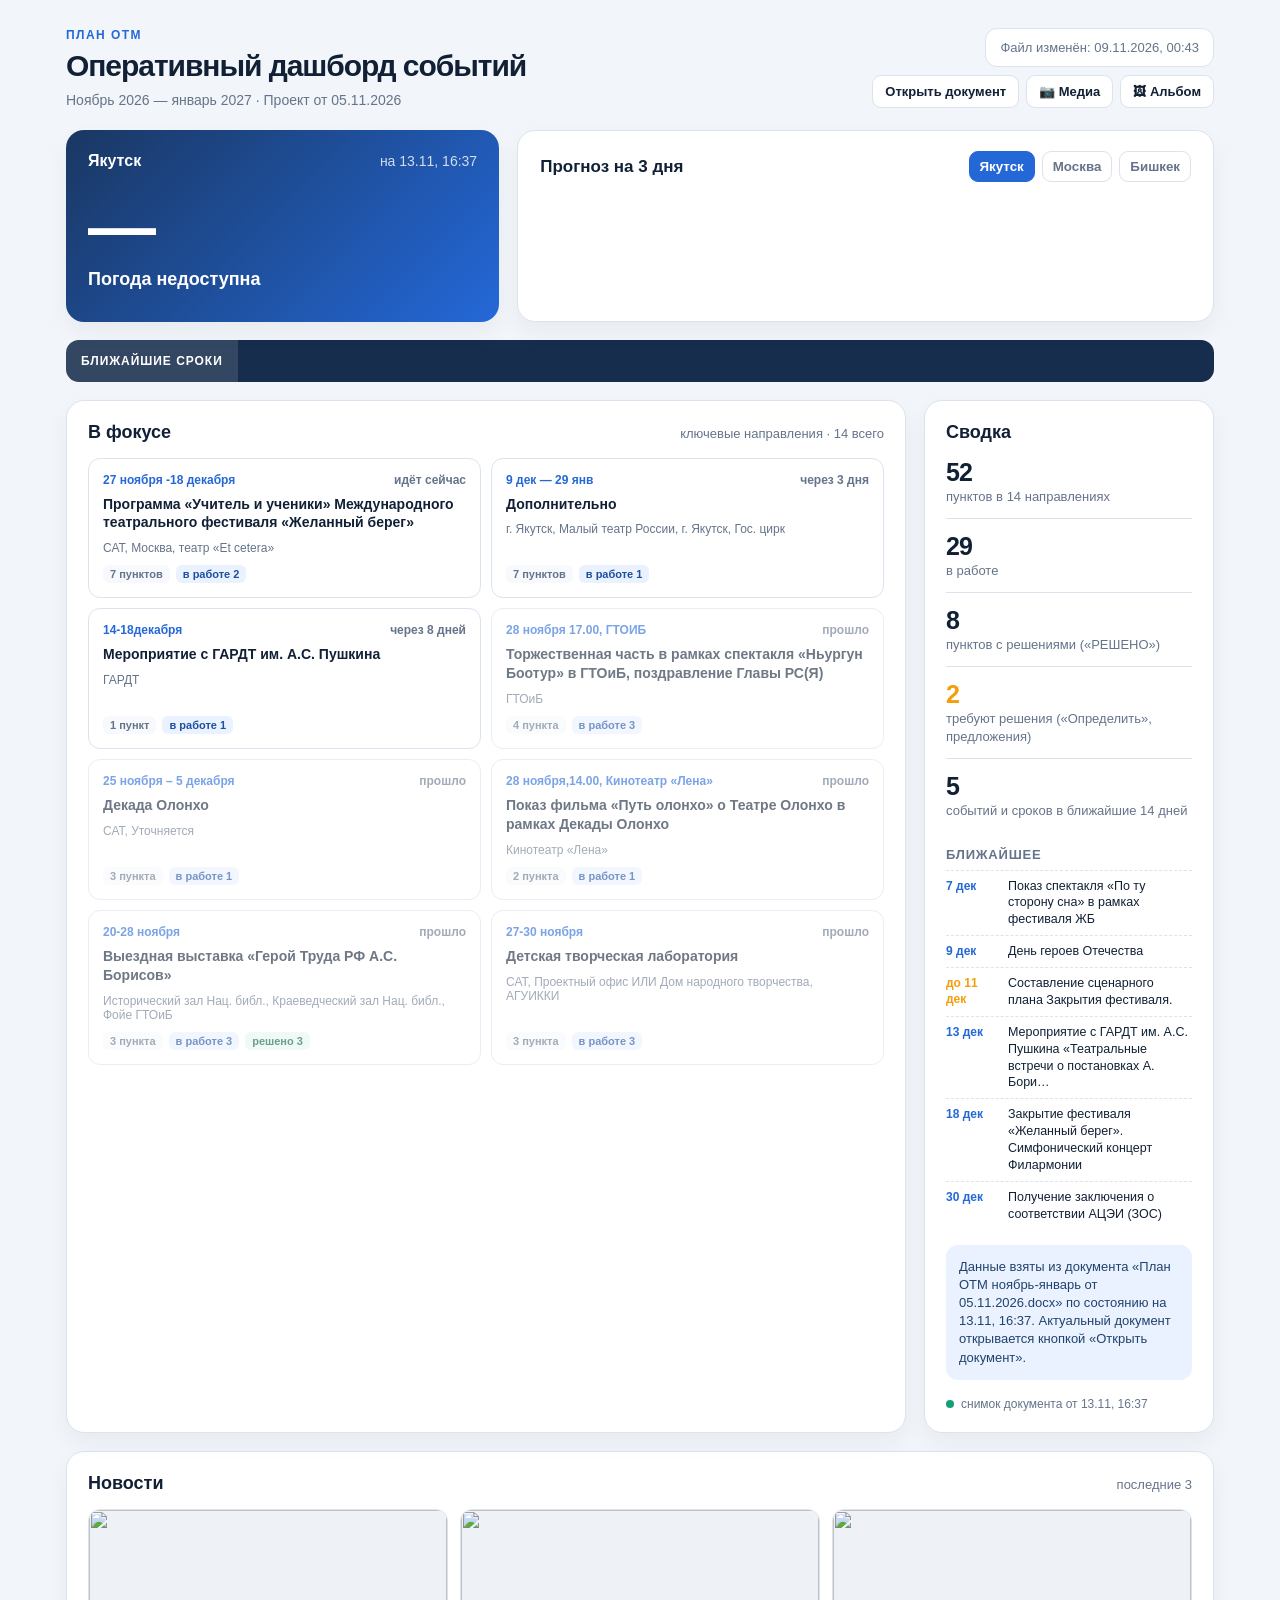
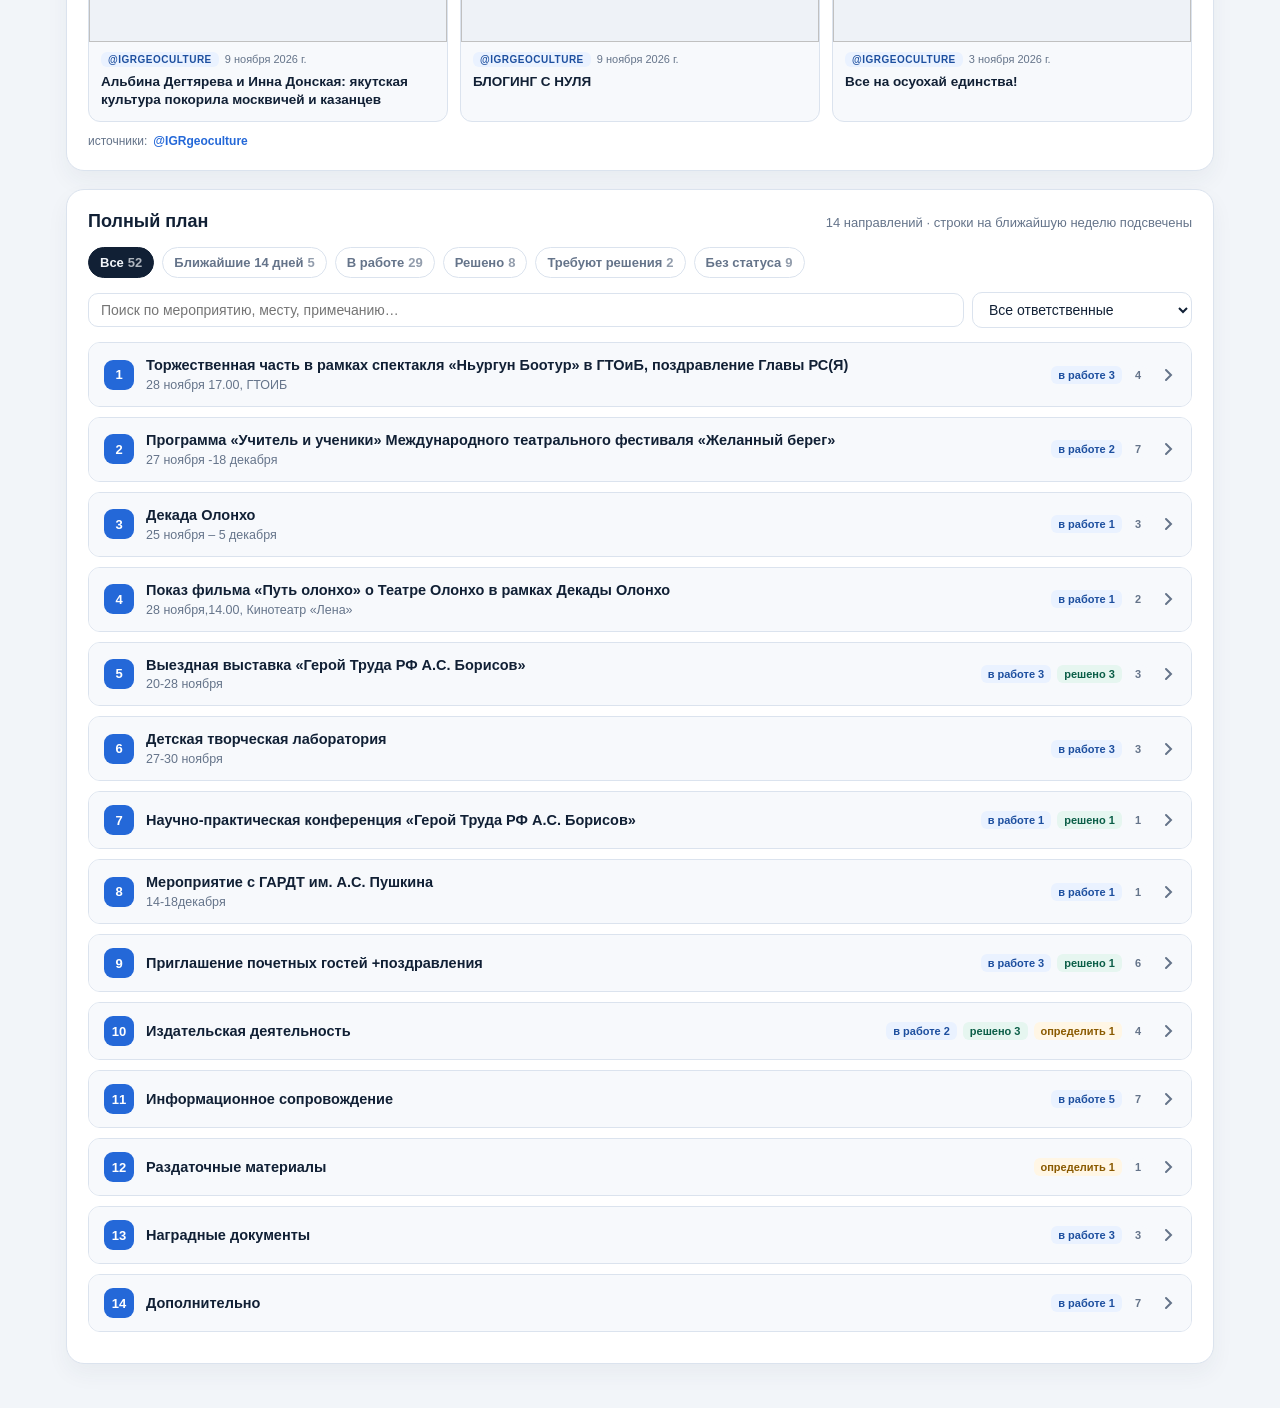
==== commit 9846826c: "update otm-dashboard-live.html" ====
--- a/otm-dashboard-live.html
+++ b/otm-dashboard-live.html
@@ -243,7 +243,7 @@
     </div>
   </div>
 
-<script>window.OTM_SNAPSHOT = {"xml": "<?xml version=\"1.0\" ?><w:document xmlns:w16se=\"http://schemas.microsoft.com/office/word/2015/wordml/symex\" xmlns:vyd=\"http://volga.yandex.com/schemas/document/model\" xmlns:mc=\"http://schemas.openxmlformats.org/markup-compatibility/2006\" xmlns:w=\"http://schemas.openxmlformats.org/wordprocessingml/2006/main\" xmlns:w14=\"http://schemas.microsoft.com/office/word/2010/wordml\" xmlns:w15=\"http://schemas.microsoft.com/office/word/2012/wordml\" xmlns:wp14=\"http://schemas.microsoft.com/office/word/2010/wordprocessingDrawing\" mc:Ignorable=\"vyd w14 w15 w16se wp14\" w:conformance=\"transitional\"><w:background/><w:body vyd:_id=\"vyd:00000000000001\"><w:p w:rsidR=\"00CA6D3B\" w:rsidRDefault=\"001F1230\" vyd:_id=\"vyd:00000000000102\"><w:pPr><w:jc w:val=\"end\"/><w:rPr><w:rFonts w:ascii=\"Times New Roman\" w:hAnsi=\"Times New Roman\" w:cs=\"Times New Roman\"/><w:sz w:val=\"28\"/><w:i w:val=\"1\"/><\/w:rPr><\/w:pPr><w:r><w:rPr><w:rFonts w:ascii=\"Times New Roman\" w:hAnsi=\"Times New Roman\" w:cs=\"Times New Roman\"/><w:sz w:val=\"28\"/><w:i w:val=\"1\"/><\/w:rPr><w:t vyd:_id=\"vyd:00000000000104\">Проект от 05.11<\/w:t><\/w:r><w:r><w:rPr><w:rFonts w:ascii=\"Times New Roman\" w:hAnsi=\"Times New Roman\" w:cs=\"Times New Roman\"/><w:sz w:val=\"28\"/><w:i w:val=\"1\"/><\/w:rPr><w:t vyd:_id=\"vyd:00000000000103\">.2026 г.<\/w:t><\/w:r><\/w:p><w:p w:rsidR=\"00CA6D3B\" w:rsidRDefault=\"001F1230\" vyd:_id=\"vyd:000000000000zz\"><w:pPr><w:spacing w:after=\"0\"/><w:jc w:val=\"center\"/><w:rPr><w:rFonts w:ascii=\"Times New Roman\" w:hAnsi=\"Times New Roman\" w:cs=\"Times New Roman\"/><w:sz w:val=\"28\"/><w:b w:val=\"1\"/><\/w:rPr><\/w:pPr><w:r><w:rPr><w:rFonts w:ascii=\"Times New Roman\" w:hAnsi=\"Times New Roman\" w:cs=\"Times New Roman\"/><w:sz w:val=\"28\"/><w:b w:val=\"1\"/><\/w:rPr><w:t vyd:_id=\"vyd:00000000000101\" xml:space=\"preserve\">СВОДНЫЙ <\/w:t><\/w:r><w:r><w:rPr><w:rFonts w:ascii=\"Times New Roman\" w:hAnsi=\"Times New Roman\" w:cs=\"Times New Roman\"/><w:sz w:val=\"28\"/><w:b w:val=\"1\"/><\/w:rPr><w:t vyd:_id=\"vyd:00000000000100\">ПЛАН<\/w:t><\/w:r><\/w:p><w:p w:rsidR=\"00CA6D3B\" w:rsidRDefault=\"00C60FBF\" vyd:_id=\"vyd:000000000000zw\"><w:pPr><w:spacing w:after=\"0\"/><w:jc w:val=\"center\"/><w:rPr><w:rFonts w:ascii=\"Times New Roman\" w:hAnsi=\"Times New Roman\" w:cs=\"Times New Roman\"/><w:sz w:val=\"28\"/><w:b w:val=\"1\"/><\/w:rPr><\/w:pPr><w:r><w:rPr><w:rFonts w:ascii=\"Times New Roman\" w:hAnsi=\"Times New Roman\" w:cs=\"Times New Roman\"/><w:sz w:val=\"28\"/><w:b w:val=\"1\"/><\/w:rPr><w:t vyd:_id=\"vyd:000000000000zy\">основных организ<\/w:t><\/w:r><w:r><w:rPr><w:rFonts w:ascii=\"Times New Roman\" w:hAnsi=\"Times New Roman\" w:cs=\"Times New Roman\"/><w:sz w:val=\"28\"/><w:b w:val=\"1\"/><\/w:rPr><w:t vyd:_id=\"vyd:000000000000zx\">ационно-технических мероприятий<\/w:t><\/w:r><\/w:p><w:p w:rsidR=\"00CA6D3B\" w:rsidRDefault=\"001F1230\" w:rsidP=\"001F1230\" vyd:_id=\"vyd:000000000000zt\"><w:pPr><w:spacing w:after=\"0\"/><w:jc w:val=\"center\"/><w:rPr><w:rFonts w:ascii=\"Times New Roman\" w:hAnsi=\"Times New Roman\" w:cs=\"Times New Roman\"/><w:sz w:val=\"28\"/><w:i w:val=\"1\"/><\/w:rPr><\/w:pPr><w:r><w:rPr><w:rFonts w:ascii=\"Times New Roman\" w:hAnsi=\"Times New Roman\" w:cs=\"Times New Roman\"/><w:sz w:val=\"28\"/><w:i w:val=\"1\"/><\/w:rPr><w:t vyd:_id=\"vyd:000000000000zv\" xml:space=\"preserve\">Ноябрь 2026 –январь <\/w:t><\/w:r><w:r><w:rPr><w:rFonts w:ascii=\"Times New Roman\" w:hAnsi=\"Times New Roman\" w:cs=\"Times New Roman\"/><w:sz w:val=\"28\"/><w:i w:val=\"1\"/><\/w:rPr><w:t vyd:_id=\"vyd:000000000000zu\">2027<\/w:t><\/w:r><\/w:p><w:p w:rsidR=\"001F1230\" w:rsidRPr=\"001F1230\" w:rsidRDefault=\"001F1230\" w:rsidP=\"001F1230\" vyd:_id=\"vyd:000000000000zs\"><w:pPr><w:spacing w:after=\"0\"/><w:jc w:val=\"center\"/><w:rPr><w:rFonts w:ascii=\"Times New Roman\" w:hAnsi=\"Times New Roman\" w:cs=\"Times New Roman\"/><w:sz w:val=\"28\"/><w:i w:val=\"1\"/><\/w:rPr><\/w:pPr><\/w:p><w:tbl vyd:_id=\"vyd:00000000000004\"><w:tblPr><w:tblStyle w:val=\"a3\"/><w:tblLayout w:type=\"fixed\"/><w:tblLook w:firstRow=\"1\" w:lastRow=\"0\" w:firstColumn=\"1\" w:lastColumn=\"0\" w:noHBand=\"0\" w:noVBand=\"1\" w:val=\"07c5\"/><\/w:tblPr><w:tblGrid><w:gridCol w:w=\"846\"/><w:gridCol w:w=\"3685\"/><w:gridCol w:w=\"1843\"/><w:gridCol w:w=\"1559\"/><w:gridCol w:w=\"2755.5\"/><w:gridCol w:w=\"4757.5\"/><\/w:tblGrid><w:tr w:rsidR=\"00CA6D3B\" w:rsidTr=\"009C24AE\" vyd:_id=\"vyd:000000000000z9\"><w:trPr><w:trHeight w:val=\"503\"/><\/w:trPr><w:tc vyd:_id=\"vyd:000000000000zp\"><w:tcPr/><w:p w:rsidR=\"00CA6D3B\" w:rsidRDefault=\"00C60FBF\" vyd:_id=\"vyd:000000000000zq\"><w:pPr><w:spacing w:after=\"0\" w:line=\"240\" w:lineRule=\"auto\"/><w:jc w:val=\"center\"/><w:rPr><w:rFonts w:ascii=\"Times New Roman\" w:hAnsi=\"Times New Roman\" w:cs=\"Times New Roman\"/><w:sz w:val=\"28\"/><w:b w:val=\"1\"/><\/w:rPr><\/w:pPr><w:r><w:rPr><w:rFonts w:ascii=\"Times New Roman\" w:hAnsi=\"Times New Roman\" w:cs=\"Times New Roman\"/><w:sz w:val=\"28\"/><w:b w:val=\"1\"/><\/w:rPr><w:t vyd:_id=\"vyd:000000000000zr\">№<\/w:t><\/w:r><\/w:p><\/w:tc><w:tc vyd:_id=\"vyd:000000000000zm\"><w:tcPr/><w:p w:rsidR=\"00CA6D3B\" w:rsidRDefault=\"00C60FBF\" vyd:_id=\"vyd:000000000000zn\"><w:pPr><w:spacing w:after=\"0\" w:line=\"240\" w:lineRule=\"auto\"/><w:jc w:val=\"center\"/><w:rPr><w:rFonts w:ascii=\"Times New Roman\" w:hAnsi=\"Times New Roman\" w:cs=\"Times New Roman\"/><w:sz w:val=\"28\"/><w:b w:val=\"1\"/><\/w:rPr><\/w:pPr><w:r><w:rPr><w:rFonts w:ascii=\"Times New Roman\" w:hAnsi=\"Times New Roman\" w:cs=\"Times New Roman\"/><w:sz w:val=\"28\"/><w:b w:val=\"1\"/><\/w:rPr><w:t vyd:_id=\"vyd:000000000000zo\">Мероприятие<\/w:t><\/w:r><\/w:p><\/w:tc><w:tc vyd:_id=\"vyd:000000000000zj\"><w:tcPr/><w:p w:rsidR=\"00CA6D3B\" w:rsidRDefault=\"00C60FBF\" w:rsidP=\"00A833D8\" vyd:_id=\"vyd:000000000000zk\"><w:pPr><w:spacing w:after=\"0\" w:line=\"240\" w:lineRule=\"auto\"/><w:jc w:val=\"center\"/><w:rPr><w:rFonts w:ascii=\"Times New Roman\" w:hAnsi=\"Times New Roman\" w:cs=\"Times New Roman\"/><w:sz w:val=\"28\"/><w:b w:val=\"1\"/><\/w:rPr><\/w:pPr><w:r><w:rPr><w:rFonts w:ascii=\"Times New Roman\" w:hAnsi=\"Times New Roman\" w:cs=\"Times New Roman\"/><w:sz w:val=\"28\"/><w:b w:val=\"1\"/><\/w:rPr><w:t vyd:_id=\"vyd:000000000000zl\" xml:space=\"preserve\">Дата <\/w:t><\/w:r><\/w:p><\/w:tc><w:tc vyd:_id=\"vyd:000000000000zg\"><w:tcPr/><w:p w:rsidR=\"00CA6D3B\" w:rsidRDefault=\"00C60FBF\" w:rsidP=\"00A833D8\" vyd:_id=\"vyd:000000000000zh\"><w:pPr><w:spacing w:after=\"0\" w:line=\"240\" w:lineRule=\"auto\"/><w:jc w:val=\"center\"/><w:rPr><w:rFonts w:ascii=\"Times New Roman\" w:hAnsi=\"Times New Roman\" w:cs=\"Times New Roman\"/><w:sz w:val=\"28\"/><w:b w:val=\"1\"/><\/w:rPr><\/w:pPr><w:r><w:rPr><w:rFonts w:ascii=\"Times New Roman\" w:hAnsi=\"Times New Roman\" w:cs=\"Times New Roman\"/><w:sz w:val=\"28\"/><w:b w:val=\"1\"/><\/w:rPr><w:t vyd:_id=\"vyd:000000000000zi\">Место<\/w:t><\/w:r><\/w:p><\/w:tc><w:tc vyd:_id=\"vyd:000000000000zd\"><w:tcPr/><w:p w:rsidR=\"00CA6D3B\" w:rsidRDefault=\"00C60FBF\" vyd:_id=\"vyd:000000000000ze\"><w:pPr><w:spacing w:after=\"0\" w:line=\"240\" w:lineRule=\"auto\"/><w:jc w:val=\"center\"/><w:rPr><w:rFonts w:ascii=\"Times New Roman\" w:hAnsi=\"Times New Roman\" w:cs=\"Times New Roman\"/><w:sz w:val=\"28\"/><w:b w:val=\"1\"/><\/w:rPr><\/w:pPr><w:r><w:rPr><w:rFonts w:ascii=\"Times New Roman\" w:hAnsi=\"Times New Roman\" w:cs=\"Times New Roman\"/><w:sz w:val=\"28\"/><w:b w:val=\"1\"/><\/w:rPr><w:t vyd:_id=\"vyd:000000000000zf\">Ответственные<\/w:t><\/w:r><\/w:p><\/w:tc><w:tc vyd:_id=\"vyd:000000000000za\"><w:tcPr/><w:p w:rsidR=\"00CA6D3B\" w:rsidRDefault=\"00C60FBF\" vyd:_id=\"vyd:000000000000zb\"><w:pPr><w:spacing w:after=\"0\" w:line=\"240\" w:lineRule=\"auto\"/><w:jc w:val=\"center\"/><w:rPr><w:rFonts w:ascii=\"Times New Roman\" w:hAnsi=\"Times New Roman\" w:cs=\"Times New Roman\"/><w:sz w:val=\"28\"/><w:b w:val=\"1\"/><\/w:rPr><\/w:pPr><w:r><w:rPr><w:rFonts w:ascii=\"Times New Roman\" w:hAnsi=\"Times New Roman\" w:cs=\"Times New Roman\"/><w:sz w:val=\"28\"/><w:b w:val=\"1\"/><\/w:rPr><w:t vyd:_id=\"vyd:000000000000zc\">Примечание<\/w:t><\/w:r><\/w:p><\/w:tc><\/w:tr><w:tr w:rsidR=\"00A22DDE\" w:rsidTr=\"009C24AE\" vyd:_id=\"vyd:000000000000yp\"><w:trPr><w:trHeight w:val=\"829\"/><\/w:trPr><w:tc vyd:_id=\"vyd:000000000000z6\"><w:tcPr><w:shd w:val=\"clear\" w:color=\"auto\" w:fill=\"DBDBDB\" w:themeFill=\"accent3\" w:themeFillTint=\"66\"/><\/w:tcPr><w:p w:rsidR=\"00A22DDE\" w:rsidRDefault=\"00A22DDE\" vyd:_id=\"vyd:000000000000z7\"><w:pPr><w:spacing w:after=\"0\" w:line=\"240\" w:lineRule=\"auto\"/><w:rPr><w:rFonts w:ascii=\"Times New Roman\" w:hAnsi=\"Times New Roman\" w:cs=\"Times New Roman\"/><w:sz w:val=\"28\"/><\/w:rPr><\/w:pPr><w:r><w:rPr><w:rFonts w:ascii=\"Times New Roman\" w:hAnsi=\"Times New Roman\" w:cs=\"Times New Roman\"/><w:sz w:val=\"28\"/><\/w:rPr><w:t vyd:_id=\"vyd:000000000000z8\">1<\/w:t><\/w:r><\/w:p><\/w:tc><w:tc vyd:_id=\"vyd:000000000000yq\"><w:tcPr><w:hMerge w:val=\"restart\"/><w:shd w:val=\"clear\" w:color=\"auto\" w:fill=\"DBDBDB\" w:themeFill=\"accent3\" w:themeFillTint=\"66\"/><\/w:tcPr><w:p w:rsidR=\"00A22DDE\" w:rsidRDefault=\"00A22DDE\" w:rsidP=\"00A22DDE\" vyd:_id=\"vyd:000000000000z3\"><w:pPr><w:spacing w:after=\"0\" w:line=\"240\" w:lineRule=\"auto\"/><w:jc w:val=\"center\"/><w:rPr><w:rFonts w:ascii=\"Times New Roman\" w:hAnsi=\"Times New Roman\" w:cs=\"Times New Roman\"/><w:sz w:val=\"28\"/><w:b w:val=\"1\"/><\/w:rPr><\/w:pPr><w:r><w:rPr><w:rFonts w:ascii=\"Times New Roman\" w:hAnsi=\"Times New Roman\" w:cs=\"Times New Roman\"/><w:sz w:val=\"28\"/><w:b w:val=\"1\"/><\/w:rPr><w:t vyd:_id=\"vyd:000000000000z5\">Торжественная часть в рамках спектакля «Ньургун Боотур» в ГТОиБ, поздравление Главы РС(Я)<\/w:t><\/w:r><w:r><w:rPr><w:rFonts w:ascii=\"Times New Roman\" w:hAnsi=\"Times New Roman\" w:cs=\"Times New Roman\"/><w:sz w:val=\"28\"/><w:b w:val=\"1\"/><\/w:rPr><w:t vyd:_id=\"vyd:000000000000z4\">:<\/w:t><\/w:r><\/w:p><w:p w:rsidR=\"00A22DDE\" w:rsidRPr=\"00A22DDE\" w:rsidRDefault=\"00A22DDE\" w:rsidP=\"00A22DDE\" vyd:_id=\"vyd:000000000000yz\"><w:pPr><w:spacing w:after=\"0\" w:line=\"240\" w:lineRule=\"auto\"/><w:jc w:val=\"center\"/><w:rPr><w:rFonts w:ascii=\"Times New Roman\" w:hAnsi=\"Times New Roman\" w:cs=\"Times New Roman\"/><w:sz w:val=\"28\"/><w:b w:val=\"1\"/><\/w:rPr><\/w:pPr><w:r><w:rPr><w:rFonts w:ascii=\"Times New Roman\" w:hAnsi=\"Times New Roman\" w:cs=\"Times New Roman\"/><w:sz w:val=\"28\"/><w:b w:val=\"1\"/><w:shd w:val=\"clear\" w:fill=\"#ffff00\"/><\/w:rPr><w:t vyd:_id=\"vyd:000000000000z2\" xml:space=\"preserve\">28 ноября <\/w:t><\/w:r><w:r><w:rPr><w:rFonts w:ascii=\"Times New Roman\" w:hAnsi=\"Times New Roman\" w:cs=\"Times New Roman\"/><w:sz w:val=\"28\"/><w:b w:val=\"1\"/><w:shd w:val=\"clear\" w:fill=\"#ffff00\"/><\/w:rPr><w:t vyd:_id=\"vyd:000000000000z1\">17.00<\/w:t><\/w:r><w:r><w:rPr><w:rFonts w:ascii=\"Times New Roman\" w:hAnsi=\"Times New Roman\" w:cs=\"Times New Roman\"/><w:sz w:val=\"28\"/><w:b w:val=\"1\"/><w:shd w:val=\"clear\" w:fill=\"#ffff00\"/><\/w:rPr><w:t vyd:_id=\"vyd:000000000000z0\">, ГТОИБ<\/w:t><\/w:r><\/w:p><\/w:tc><w:tc vyd:_id=\"vyd:000000000000yx\"><w:tcPr><w:hMerge w:val=\"continue\"/><w:shd w:val=\"clear\" w:color=\"auto\" w:fill=\"DBDBDB\" w:themeFill=\"accent3\" w:themeFillTint=\"66\"/><\/w:tcPr><w:p vyd:_id=\"vyd:000000000000yy\"/><\/w:tc><w:tc vyd:_id=\"vyd:000000000000yv\"><w:tcPr><w:hMerge w:val=\"continue\"/><w:shd w:val=\"clear\" w:color=\"auto\" w:fill=\"DBDBDB\" w:themeFill=\"accent3\" w:themeFillTint=\"66\"/><\/w:tcPr><w:p vyd:_id=\"vyd:000000000000yw\"/><\/w:tc><w:tc vyd:_id=\"vyd:000000000000yt\"><w:tcPr><w:hMerge w:val=\"continue\"/><w:shd w:val=\"clear\" w:color=\"auto\" w:fill=\"DBDBDB\" w:themeFill=\"accent3\" w:themeFillTint=\"66\"/><\/w:tcPr><w:p vyd:_id=\"vyd:000000000000yu\"/><\/w:tc><w:tc vyd:_id=\"vyd:000000000000yr\"><w:tcPr><w:hMerge w:val=\"continue\"/><w:shd w:val=\"clear\" w:color=\"auto\" w:fill=\"DBDBDB\" w:themeFill=\"accent3\" w:themeFillTint=\"66\"/><\/w:tcPr><w:p vyd:_id=\"vyd:000000000000ys\"/><\/w:tc><\/w:tr><w:tr w:rsidR=\"001D62E1\" w:rsidTr=\"009C24AE\" vyd:_id=\"vyd:000000000000y6\"><w:trPr><w:trHeight w:val=\"699\"/><\/w:trPr><w:tc vyd:_id=\"vyd:000000000000ym\"><w:tcPr/><w:p w:rsidR=\"001D62E1\" w:rsidRDefault=\"001D62E1\" w:rsidP=\"001D62E1\" vyd:_id=\"vyd:000000000000yn\"><w:pPr><w:spacing w:after=\"0\" w:line=\"240\" w:lineRule=\"auto\"/><w:rPr><w:rFonts w:ascii=\"Times New Roman\" w:hAnsi=\"Times New Roman\" w:cs=\"Times New Roman\"/><w:sz w:val=\"28\"/><\/w:rPr><\/w:pPr><w:r><w:rPr><w:rFonts w:ascii=\"Times New Roman\" w:hAnsi=\"Times New Roman\" w:cs=\"Times New Roman\"/><w:sz w:val=\"28\"/><\/w:rPr><w:t vyd:_id=\"vyd:000000000000yo\">1.1.<\/w:t><\/w:r><\/w:p><\/w:tc><w:tc vyd:_id=\"vyd:000000000000yj\"><w:tcPr/><w:p w:rsidR=\"001D62E1\" w:rsidRDefault=\"001D62E1\" w:rsidP=\"00CC72D4\" vyd:_id=\"vyd:000000000000yk\"><w:pPr><w:spacing w:after=\"0\" w:line=\"240\" w:lineRule=\"auto\"/><w:rPr><w:rFonts w:ascii=\"Times New Roman\" w:hAnsi=\"Times New Roman\" w:cs=\"Times New Roman\"/><w:sz w:val=\"28\"/><\/w:rPr><\/w:pPr><w:r><w:rPr><w:rFonts w:ascii=\"Times New Roman\" w:hAnsi=\"Times New Roman\" w:cs=\"Times New Roman\"/><w:sz w:val=\"28\"/><\/w:rPr><w:t vyd:_id=\"vyd:000000000000yl\">Проведение Торжественной части. Общая координация и контроль.<\/w:t><\/w:r><\/w:p><\/w:tc><w:tc vyd:_id=\"vyd:000000000000yg\"><w:tcPr/><w:p w:rsidR=\"001D62E1\" w:rsidRDefault=\"001D62E1\" w:rsidP=\"001D62E1\" vyd:_id=\"vyd:000000000000yh\"><w:pPr><w:spacing w:after=\"0\" w:line=\"240\" w:lineRule=\"auto\"/><w:rPr><w:rFonts w:ascii=\"Times New Roman\" w:hAnsi=\"Times New Roman\" w:cs=\"Times New Roman\"/><w:sz w:val=\"28\"/><\/w:rPr><\/w:pPr><w:r><w:rPr><w:rFonts w:ascii=\"Times New Roman\" w:hAnsi=\"Times New Roman\" w:cs=\"Times New Roman\"/><w:sz w:val=\"28\"/><\/w:rPr><w:t vyd:_id=\"vyd:000000000000yi\">28 ноября, 17.00<\/w:t><\/w:r><\/w:p><\/w:tc><w:tc vyd:_id=\"vyd:000000000000yd\"><w:tcPr/><w:p w:rsidR=\"001D62E1\" w:rsidRDefault=\"001D62E1\" w:rsidP=\"001D62E1\" vyd:_id=\"vyd:000000000000ye\"><w:pPr><w:spacing w:after=\"0\" w:line=\"240\" w:lineRule=\"auto\"/><w:rPr><w:rFonts w:ascii=\"Times New Roman\" w:hAnsi=\"Times New Roman\" w:cs=\"Times New Roman\"/><w:sz w:val=\"28\"/><\/w:rPr><\/w:pPr><w:r><w:rPr><w:rFonts w:ascii=\"Times New Roman\" w:hAnsi=\"Times New Roman\" w:cs=\"Times New Roman\"/><w:sz w:val=\"28\"/><\/w:rPr><w:t vyd:_id=\"vyd:000000000000yf\">ГТОиБ<\/w:t><\/w:r><\/w:p><\/w:tc><w:tc vyd:_id=\"vyd:000000000000ya\"><w:tcPr/><w:p w:rsidR=\"001D62E1\" w:rsidRDefault=\"001D62E1\" w:rsidP=\"001D62E1\" vyd:_id=\"vyd:000000000000yb\"><w:pPr><w:spacing w:after=\"0\" w:line=\"240\" w:lineRule=\"auto\"/><w:rPr><w:rFonts w:ascii=\"Times New Roman\" w:hAnsi=\"Times New Roman\" w:cs=\"Times New Roman\"/><w:sz w:val=\"28\"/><\/w:rPr><\/w:pPr><w:r><w:rPr><w:rFonts w:ascii=\"Times New Roman\" w:hAnsi=\"Times New Roman\" w:cs=\"Times New Roman\"/><w:sz w:val=\"28\"/><\/w:rPr><w:t vyd:_id=\"vyd:000000000000yc\">Мартынов А.Н., Садовский А.Ю.<\/w:t><\/w:r><\/w:p><\/w:tc><w:tc vyd:_id=\"vyd:000000000000y7\"><w:tcPr/><w:p w:rsidR=\"001D62E1\" w:rsidRDefault=\"001D62E1\" w:rsidP=\"001D62E1\" vyd:_id=\"vyd:000000000000y8\"><w:pPr><w:spacing w:after=\"0\" w:line=\"240\" w:lineRule=\"auto\"/><w:rPr><w:rFonts w:ascii=\"Times New Roman\" w:hAnsi=\"Times New Roman\" w:cs=\"Times New Roman\"/><w:sz w:val=\"28\"/><\/w:rPr><\/w:pPr><w:r><w:rPr><w:rFonts w:ascii=\"Times New Roman\" w:hAnsi=\"Times New Roman\" w:cs=\"Times New Roman\"/><w:sz w:val=\"28\"/><\/w:rPr><w:t vyd:_id=\"vyd:000000000000y9\">В работе<\/w:t><\/w:r><\/w:p><\/w:tc><\/w:tr><w:tr w:rsidR=\"00A22DDE\" w:rsidTr=\"009C24AE\" vyd:_id=\"vyd:000000000000xn\"><w:trPr><w:trHeight w:val=\"928\"/><\/w:trPr><w:tc vyd:_id=\"vyd:000000000000y3\"><w:tcPr/><w:p w:rsidR=\"00A22DDE\" w:rsidRDefault=\"00A22DDE\" w:rsidP=\"00A22DDE\" vyd:_id=\"vyd:000000000000y4\"><w:pPr><w:spacing w:after=\"0\" w:line=\"240\" w:lineRule=\"auto\"/><w:rPr><w:rFonts w:ascii=\"Times New Roman\" w:hAnsi=\"Times New Roman\" w:cs=\"Times New Roman\"/><w:sz w:val=\"28\"/><\/w:rPr><\/w:pPr><w:r><w:rPr><w:rFonts w:ascii=\"Times New Roman\" w:hAnsi=\"Times New Roman\" w:cs=\"Times New Roman\"/><w:sz w:val=\"28\"/><\/w:rPr><w:t vyd:_id=\"vyd:000000000000y5\">1.2.<\/w:t><\/w:r><\/w:p><\/w:tc><w:tc vyd:_id=\"vyd:000000000000y0\"><w:tcPr/><w:p w:rsidR=\"00A22DDE\" w:rsidRDefault=\"00A22DDE\" w:rsidP=\"00A22DDE\" vyd:_id=\"vyd:000000000000y1\"><w:pPr><w:spacing w:after=\"0\" w:line=\"240\" w:lineRule=\"auto\"/><w:rPr><w:rFonts w:ascii=\"Times New Roman\" w:hAnsi=\"Times New Roman\" w:cs=\"Times New Roman\"/><w:sz w:val=\"28\"/><\/w:rPr><\/w:pPr><w:r><w:rPr><w:rFonts w:ascii=\"Times New Roman\" w:hAnsi=\"Times New Roman\" w:cs=\"Times New Roman\"/><w:sz w:val=\"28\"/><\/w:rPr><w:t vyd:_id=\"vyd:000000000000y2\">Составление сценарного плана торжественной части<\/w:t><\/w:r><\/w:p><\/w:tc><w:tc vyd:_id=\"vyd:000000000000xx\"><w:tcPr/><w:p w:rsidR=\"00A22DDE\" w:rsidRDefault=\"00A833D8\" w:rsidP=\"00A22DDE\" vyd:_id=\"vyd:000000000000xy\"><w:pPr><w:spacing w:after=\"0\" w:line=\"240\" w:lineRule=\"auto\"/><w:rPr><w:rFonts w:ascii=\"Times New Roman\" w:hAnsi=\"Times New Roman\" w:cs=\"Times New Roman\"/><w:sz w:val=\"28\"/><\/w:rPr><\/w:pPr><w:r><w:rPr><w:rFonts w:ascii=\"Times New Roman\" w:hAnsi=\"Times New Roman\" w:cs=\"Times New Roman\"/><w:sz w:val=\"28\"/><\/w:rPr><w:t vyd:_id=\"vyd:000000000000xz\">До 18 ноября<\/w:t><\/w:r><\/w:p><\/w:tc><w:tc vyd:_id=\"vyd:000000000000xu\"><w:tcPr/><w:p w:rsidR=\"00A22DDE\" w:rsidRDefault=\"00A22DDE\" w:rsidP=\"00A22DDE\" vyd:_id=\"vyd:000000000000xv\"><w:pPr><w:spacing w:after=\"0\" w:line=\"240\" w:lineRule=\"auto\"/><w:rPr><w:rFonts w:ascii=\"Times New Roman\" w:hAnsi=\"Times New Roman\" w:cs=\"Times New Roman\"/><w:sz w:val=\"28\"/><\/w:rPr><\/w:pPr><w:r><w:rPr><w:rFonts w:ascii=\"Times New Roman\" w:hAnsi=\"Times New Roman\" w:cs=\"Times New Roman\"/><w:sz w:val=\"28\"/><\/w:rPr><w:t vyd:_id=\"vyd:000000000000xw\">-<\/w:t><\/w:r><\/w:p><\/w:tc><w:tc vyd:_id=\"vyd:000000000000xr\"><w:tcPr/><w:p w:rsidR=\"00A22DDE\" w:rsidRDefault=\"00A22DDE\" w:rsidP=\"00A22DDE\" vyd:_id=\"vyd:000000000000xs\"><w:pPr><w:spacing w:after=\"0\" w:line=\"240\" w:lineRule=\"auto\"/><w:rPr><w:rFonts w:ascii=\"Times New Roman\" w:hAnsi=\"Times New Roman\" w:cs=\"Times New Roman\"/><w:sz w:val=\"28\"/><\/w:rPr><\/w:pPr><w:r><w:rPr><w:rFonts w:ascii=\"Times New Roman\" w:hAnsi=\"Times New Roman\" w:cs=\"Times New Roman\"/><w:sz w:val=\"28\"/><\/w:rPr><w:t vyd:_id=\"vyd:000000000000xt\">Мартынов А.Н., Садовский А.Ю.<\/w:t><\/w:r><\/w:p><\/w:tc><w:tc vyd:_id=\"vyd:000000000000xo\"><w:tcPr/><w:p w:rsidR=\"00A22DDE\" w:rsidRDefault=\"00A833D8\" w:rsidP=\"00A22DDE\" vyd:_id=\"vyd:000000000000xp\"><w:pPr><w:spacing w:after=\"0\" w:line=\"240\" w:lineRule=\"auto\"/><w:rPr><w:rFonts w:ascii=\"Times New Roman\" w:hAnsi=\"Times New Roman\" w:cs=\"Times New Roman\"/><w:sz w:val=\"28\"/><\/w:rPr><\/w:pPr><w:r><w:rPr><w:rFonts w:ascii=\"Times New Roman\" w:hAnsi=\"Times New Roman\" w:cs=\"Times New Roman\"/><w:sz w:val=\"28\"/><\/w:rPr><w:t vyd:_id=\"vyd:000000000000xq\">В работе<\/w:t><\/w:r><\/w:p><\/w:tc><\/w:tr><w:tr w:rsidR=\"00A22DDE\" w:rsidTr=\"00CC72D4\" vyd:_id=\"vyd:000000000000x1\"><w:trPr><w:trHeight w:val=\"1344\"/><\/w:trPr><w:tc vyd:_id=\"vyd:000000000000xk\"><w:tcPr/><w:p w:rsidR=\"00A22DDE\" w:rsidRDefault=\"00A22DDE\" w:rsidP=\"00A22DDE\" vyd:_id=\"vyd:000000000000xl\"><w:pPr><w:spacing w:after=\"0\" w:line=\"240\" w:lineRule=\"auto\"/><w:rPr><w:rFonts w:ascii=\"Times New Roman\" w:hAnsi=\"Times New Roman\" w:cs=\"Times New Roman\"/><w:sz w:val=\"28\"/><\/w:rPr><\/w:pPr><w:r><w:rPr><w:rFonts w:ascii=\"Times New Roman\" w:hAnsi=\"Times New Roman\" w:cs=\"Times New Roman\"/><w:sz w:val=\"28\"/><\/w:rPr><w:t vyd:_id=\"vyd:000000000000xm\">1.3.<\/w:t><\/w:r><\/w:p><\/w:tc><w:tc vyd:_id=\"vyd:000000000000xh\"><w:tcPr/><w:p w:rsidR=\"00A22DDE\" w:rsidRDefault=\"002C59D0\" w:rsidP=\"00CC72D4\" vyd:_id=\"vyd:000000000000xi\"><w:pPr><w:spacing w:after=\"0\" w:line=\"240\" w:lineRule=\"auto\"/><w:rPr><w:rFonts w:ascii=\"Times New Roman\" w:hAnsi=\"Times New Roman\" w:cs=\"Times New Roman\"/><w:sz w:val=\"28\"/><\/w:rPr><\/w:pPr><w:r><w:rPr><w:rFonts w:ascii=\"Times New Roman\" w:hAnsi=\"Times New Roman\" w:cs=\"Times New Roman\"/><w:sz w:val=\"28\"/><\/w:rPr><w:t vyd:_id=\"vyd:000000000000xj\">Приглашение гостей. Составление сводного списка приглашенных<\/w:t><\/w:r><w:r><w:rPr><w:rFonts w:ascii=\"Times New Roman\" w:hAnsi=\"Times New Roman\" w:cs=\"Times New Roman\"/><w:sz w:val=\"28\"/><\/w:rPr><w:t vyd:_id=\"vyd:mw4lqgf5dzyx28\" xml:space=\"preserve\"> <\/w:t><\/w:r><\/w:p><\/w:tc><w:tc vyd:_id=\"vyd:000000000000xe\"><w:tcPr/><w:p w:rsidR=\"00A22DDE\" w:rsidRDefault=\"00A833D8\" w:rsidP=\"00A22DDE\" vyd:_id=\"vyd:000000000000xf\"><w:pPr><w:spacing w:after=\"0\" w:line=\"240\" w:lineRule=\"auto\"/><w:rPr><w:rFonts w:ascii=\"Times New Roman\" w:hAnsi=\"Times New Roman\" w:cs=\"Times New Roman\"/><w:sz w:val=\"28\"/><\/w:rPr><\/w:pPr><w:r><w:rPr><w:rFonts w:ascii=\"Times New Roman\" w:hAnsi=\"Times New Roman\" w:cs=\"Times New Roman\"/><w:sz w:val=\"28\"/><\/w:rPr><w:t vyd:_id=\"vyd:000000000000xg\">До 13 ноября<\/w:t><\/w:r><\/w:p><\/w:tc><w:tc vyd:_id=\"vyd:000000000000xb\"><w:tcPr/><w:p w:rsidR=\"00A22DDE\" w:rsidRDefault=\"00A22DDE\" w:rsidP=\"00A22DDE\" vyd:_id=\"vyd:000000000000xc\"><w:pPr><w:spacing w:after=\"0\" w:line=\"240\" w:lineRule=\"auto\"/><w:rPr><w:rFonts w:ascii=\"Times New Roman\" w:hAnsi=\"Times New Roman\" w:cs=\"Times New Roman\"/><w:sz w:val=\"28\"/><\/w:rPr><\/w:pPr><w:r><w:rPr><w:rFonts w:ascii=\"Times New Roman\" w:hAnsi=\"Times New Roman\" w:cs=\"Times New Roman\"/><w:sz w:val=\"28\"/><\/w:rPr><w:t vyd:_id=\"vyd:000000000000xd\">-<\/w:t><\/w:r><\/w:p><\/w:tc><w:tc vyd:_id=\"vyd:000000000000x8\"><w:tcPr/><w:p w:rsidR=\"00A22DDE\" w:rsidRDefault=\"00A22DDE\" w:rsidP=\"00A22DDE\" vyd:_id=\"vyd:000000000000x9\"><w:pPr><w:spacing w:after=\"0\" w:line=\"240\" w:lineRule=\"auto\"/><w:rPr><w:rFonts w:ascii=\"Times New Roman\" w:hAnsi=\"Times New Roman\" w:cs=\"Times New Roman\"/><w:sz w:val=\"28\"/><\/w:rPr><\/w:pPr><w:r><w:rPr><w:rFonts w:ascii=\"Times New Roman\" w:hAnsi=\"Times New Roman\" w:cs=\"Times New Roman\"/><w:sz w:val=\"28\"/><\/w:rPr><w:t vyd:_id=\"vyd:000000000000xa\">Николаева И.И., Сивцева Н.Е.<\/w:t><\/w:r><\/w:p><\/w:tc><w:tc vyd:_id=\"vyd:000000000000x2\"><w:tcPr/><w:p w:rsidR=\"00A22DDE\" w:rsidRDefault=\"00CC72D4\" w:rsidP=\"00A22DDE\" vyd:_id=\"vyd:000000000000x3\"><w:pPr><w:spacing w:after=\"0\" w:line=\"240\" w:lineRule=\"auto\"/><w:rPr><w:rFonts w:ascii=\"Times New Roman\" w:hAnsi=\"Times New Roman\" w:cs=\"Times New Roman\"/><w:sz w:val=\"28\"/><\/w:rPr><\/w:pPr><w:r><w:rPr><w:rFonts w:ascii=\"Times New Roman\" w:hAnsi=\"Times New Roman\" w:cs=\"Times New Roman\"/><w:sz w:val=\"28\"/><\/w:rPr><w:t vyd:_id=\"vyd:000000000000x7\">П<\/w:t><\/w:r><w:r><w:rPr><w:rFonts w:ascii=\"Times New Roman\" w:hAnsi=\"Times New Roman\" w:cs=\"Times New Roman\"/><w:sz w:val=\"28\"/><\/w:rPr><w:t vyd:_id=\"vyd:000000000000x6\">очетные гости федерального и республиканского масштаба, учреждения культуры<\/w:t><\/w:r><w:r><w:rPr><w:rFonts w:ascii=\"Times New Roman\" w:hAnsi=\"Times New Roman\" w:cs=\"Times New Roman\"/><w:sz w:val=\"28\"/><\/w:rPr><w:t vyd:_id=\"vyd:000000000000x5\">, ветераны культуры, союзы и др<\/w:t><\/w:r><w:r><w:rPr><w:rFonts w:ascii=\"Times New Roman\" w:hAnsi=\"Times New Roman\" w:cs=\"Times New Roman\"/><w:sz w:val=\"28\"/><\/w:rPr><w:t vyd:_id=\"vyd:000000000000x4\">.<\/w:t><\/w:r><\/w:p><\/w:tc><\/w:tr><w:tr w:rsidR=\"00A22DDE\" w:rsidTr=\"00CC72D4\" vyd:_id=\"vyd:000000000000wh\"><w:trPr><w:trHeight w:val=\"1264\"/><\/w:trPr><w:tc vyd:_id=\"vyd:000000000000wy\"><w:tcPr/><w:p w:rsidR=\"00A22DDE\" w:rsidRDefault=\"00A22DDE\" w:rsidP=\"00A22DDE\" vyd:_id=\"vyd:000000000000wz\"><w:pPr><w:spacing w:after=\"0\" w:line=\"240\" w:lineRule=\"auto\"/><w:rPr><w:rFonts w:ascii=\"Times New Roman\" w:hAnsi=\"Times New Roman\" w:cs=\"Times New Roman\"/><w:sz w:val=\"28\"/><\/w:rPr><\/w:pPr><w:r><w:rPr><w:rFonts w:ascii=\"Times New Roman\" w:hAnsi=\"Times New Roman\" w:cs=\"Times New Roman\"/><w:sz w:val=\"28\"/><\/w:rPr><w:t vyd:_id=\"vyd:000000000000x0\" xml:space=\"preserve\">1.4. <\/w:t><\/w:r><\/w:p><\/w:tc><w:tc vyd:_id=\"vyd:000000000000wu\"><w:tcPr/><w:p w:rsidR=\"00A22DDE\" w:rsidRDefault=\"00A833D8\" w:rsidP=\"00CC72D4\" vyd:_id=\"vyd:000000000000wv\"><w:pPr><w:spacing w:after=\"0\" w:line=\"240\" w:lineRule=\"auto\"/><w:rPr><w:rFonts w:ascii=\"Times New Roman\" w:hAnsi=\"Times New Roman\" w:cs=\"Times New Roman\"/><w:sz w:val=\"28\"/><\/w:rPr><\/w:pPr><w:r><w:rPr><w:rFonts w:ascii=\"Times New Roman\" w:hAnsi=\"Times New Roman\" w:cs=\"Times New Roman\"/><w:sz w:val=\"28\"/><\/w:rPr><w:t vyd:_id=\"vyd:000000000000wx\">Составление списка для поздравлений<\/w:t><\/w:r><w:r><w:rPr><w:rFonts w:ascii=\"Times New Roman\" w:hAnsi=\"Times New Roman\" w:cs=\"Times New Roman\"/><w:sz w:val=\"28\"/><\/w:rPr><w:t vyd:_id=\"vyd:000000000000ww\" xml:space=\"preserve\"> от учреждений и гостей в <\/w:t><\/w:r><w:r><w:rPr><w:rFonts w:ascii=\"Times New Roman\" w:hAnsi=\"Times New Roman\" w:cs=\"Times New Roman\"/><w:sz w:val=\"28\"/><\/w:rPr><w:t vyd:_id=\"vyd:mw3d71kbv7891k\" xml:space=\"preserve\">рамках торжественной части <\/w:t><\/w:r><\/w:p><\/w:tc><w:tc vyd:_id=\"vyd:000000000000wr\"><w:tcPr/><w:p w:rsidR=\"00A22DDE\" w:rsidRDefault=\"00A833D8\" w:rsidP=\"00A22DDE\" vyd:_id=\"vyd:000000000000ws\"><w:pPr><w:spacing w:after=\"0\" w:line=\"240\" w:lineRule=\"auto\"/><w:rPr><w:rFonts w:ascii=\"Times New Roman\" w:hAnsi=\"Times New Roman\" w:cs=\"Times New Roman\"/><w:sz w:val=\"28\"/><\/w:rPr><\/w:pPr><w:r><w:rPr><w:rFonts w:ascii=\"Times New Roman\" w:hAnsi=\"Times New Roman\" w:cs=\"Times New Roman\"/><w:sz w:val=\"28\"/><\/w:rPr><w:t vyd:_id=\"vyd:000000000000wt\">До 13 ноября<\/w:t><\/w:r><\/w:p><\/w:tc><w:tc vyd:_id=\"vyd:000000000000wo\"><w:tcPr/><w:p w:rsidR=\"00A22DDE\" w:rsidRDefault=\"00A22DDE\" w:rsidP=\"00A22DDE\" vyd:_id=\"vyd:000000000000wp\"><w:pPr><w:spacing w:after=\"0\" w:line=\"240\" w:lineRule=\"auto\"/><w:rPr><w:rFonts w:ascii=\"Times New Roman\" w:hAnsi=\"Times New Roman\" w:cs=\"Times New Roman\"/><w:sz w:val=\"28\"/><\/w:rPr><\/w:pPr><w:r><w:rPr><w:rFonts w:ascii=\"Times New Roman\" w:hAnsi=\"Times New Roman\" w:cs=\"Times New Roman\"/><w:sz w:val=\"28\"/><\/w:rPr><w:t vyd:_id=\"vyd:000000000000wq\">-<\/w:t><\/w:r><\/w:p><\/w:tc><w:tc vyd:_id=\"vyd:000000000000wl\"><w:tcPr/><w:p w:rsidR=\"00A22DDE\" w:rsidRDefault=\"00A22DDE\" w:rsidP=\"00A22DDE\" vyd:_id=\"vyd:000000000000wm\"><w:pPr><w:spacing w:after=\"0\" w:line=\"240\" w:lineRule=\"auto\"/><w:rPr><w:rFonts w:ascii=\"Times New Roman\" w:hAnsi=\"Times New Roman\" w:cs=\"Times New Roman\"/><w:sz w:val=\"28\"/><\/w:rPr><\/w:pPr><w:r><w:rPr><w:rFonts w:ascii=\"Times New Roman\" w:hAnsi=\"Times New Roman\" w:cs=\"Times New Roman\"/><w:sz w:val=\"28\"/><\/w:rPr><w:t vyd:_id=\"vyd:000000000000wn\">Николаева И.И., Сивцева Н.Е<\/w:t><\/w:r><w:ins w:id=\"0\" w:author=\"Анжелика Бережнова\" w:date=\"2026-11-06T05:49:59.420Z\"><w:r><w:rPr><w:rFonts w:ascii=\"Times New Roman\" w:hAnsi=\"Times New Roman\" w:cs=\"Times New Roman\"/><w:sz w:val=\"28\"/><\/w:rPr><w:t vyd:_id=\"vyd:mw4k239jl91c21\" xml:space=\"preserve\">. <\/w:t><\/w:r><\/w:ins><w:del w:id=\"1\" w:author=\"Анжелика Бережнова\" w:date=\"2026-11-06T05:49:55.941Z\"><w:r><w:rPr><w:rFonts w:ascii=\"Times New Roman\" w:hAnsi=\"Times New Roman\" w:cs=\"Times New Roman\"/><w:sz w:val=\"28\"/><\/w:rPr><w:delText vyd:_id=\"vyd:mw4k20knaccm99\">.<\/w:delText><\/w:r><\/w:del><\/w:p><\/w:tc><w:tc vyd:_id=\"vyd:000000000000wi\"><w:tcPr/><w:p w:rsidR=\"00A22DDE\" w:rsidRDefault=\"00A22DDE\" w:rsidP=\"00A22DDE\" vyd:_id=\"vyd:000000000000wj\"><w:pPr><w:spacing w:after=\"0\" w:line=\"240\" w:lineRule=\"auto\"/><w:rPr><w:rFonts w:ascii=\"Times New Roman\" w:hAnsi=\"Times New Roman\" w:cs=\"Times New Roman\"/><w:sz w:val=\"28\"/><\/w:rPr><\/w:pPr><w:r><w:rPr><w:rFonts w:ascii=\"Times New Roman\" w:hAnsi=\"Times New Roman\" w:cs=\"Times New Roman\"/><w:sz w:val=\"28\"/><\/w:rPr><w:t vyd:_id=\"vyd:000000000000wk\">В работе<\/w:t><\/w:r><\/w:p><\/w:tc><\/w:tr><w:tr w:rsidR=\"00A22DDE\" w:rsidRPr=\"00A833D8\" w:rsidTr=\"009C24AE\" vyd:_id=\"vyd:000000000000w0\"><w:trPr><w:trHeight w:val=\"703\"/><\/w:trPr><w:tc vyd:_id=\"vyd:000000000000we\"><w:tcPr><w:shd w:val=\"clear\" w:color=\"auto\" w:fill=\"DBDBDB\" w:themeFill=\"accent3\" w:themeFillTint=\"66\"/><\/w:tcPr><w:p w:rsidR=\"00A22DDE\" w:rsidRPr=\"00A833D8\" w:rsidRDefault=\"00A22DDE\" w:rsidP=\"00A22DDE\" vyd:_id=\"vyd:000000000000wf\"><w:pPr><w:spacing w:after=\"0\" w:line=\"240\" w:lineRule=\"auto\"/><w:rPr><w:rFonts w:ascii=\"Times New Roman\" w:hAnsi=\"Times New Roman\" w:cs=\"Times New Roman\"/><w:sz w:val=\"28\"/><w:b w:val=\"1\"/><\/w:rPr><\/w:pPr><w:r><w:rPr><w:rFonts w:ascii=\"Times New Roman\" w:hAnsi=\"Times New Roman\" w:cs=\"Times New Roman\"/><w:sz w:val=\"28\"/><w:b w:val=\"1\"/><\/w:rPr><w:t vyd:_id=\"vyd:000000000000wg\">2<\/w:t><\/w:r><\/w:p><\/w:tc><w:tc vyd:_id=\"vyd:000000000000w1\"><w:tcPr><w:hMerge w:val=\"restart\"/><w:shd w:val=\"clear\" w:color=\"auto\" w:fill=\"DBDBDB\" w:themeFill=\"accent3\" w:themeFillTint=\"66\"/><\/w:tcPr><w:p w:rsidR=\"00A22DDE\" w:rsidRDefault=\"00A22DDE\" w:rsidP=\"00A833D8\" vyd:_id=\"vyd:000000000000wc\"><w:pPr><w:spacing w:after=\"0\" w:line=\"240\" w:lineRule=\"auto\"/><w:jc w:val=\"center\"/><w:rPr><w:rFonts w:ascii=\"Times New Roman\" w:hAnsi=\"Times New Roman\" w:cs=\"Times New Roman\"/><w:sz w:val=\"28\"/><w:b w:val=\"1\"/><\/w:rPr><\/w:pPr><w:r><w:rPr><w:rFonts w:ascii=\"Times New Roman\" w:hAnsi=\"Times New Roman\" w:cs=\"Times New Roman\"/><w:sz w:val=\"28\"/><w:b w:val=\"1\"/><\/w:rPr><w:t vyd:_id=\"vyd:000000000000wd\">Программа «Учитель и ученики» Международного театрального фестиваля «Желанный берег»<\/w:t><\/w:r><\/w:p><w:p w:rsidR=\"00A833D8\" w:rsidRPr=\"00A833D8\" w:rsidRDefault=\"00A833D8\" w:rsidP=\"00A833D8\" vyd:_id=\"vyd:000000000000wa\"><w:pPr><w:spacing w:after=\"0\" w:line=\"240\" w:lineRule=\"auto\"/><w:jc w:val=\"center\"/><w:rPr><w:rFonts w:ascii=\"Times New Roman\" w:hAnsi=\"Times New Roman\" w:cs=\"Times New Roman\"/><w:sz w:val=\"28\"/><w:b w:val=\"1\"/><\/w:rPr><\/w:pPr><w:r><w:rPr><w:rFonts w:ascii=\"Times New Roman\" w:hAnsi=\"Times New Roman\" w:cs=\"Times New Roman\"/><w:sz w:val=\"28\"/><w:b w:val=\"1\"/><w:shd w:val=\"clear\" w:fill=\"#ffff00\"/><\/w:rPr><w:t vyd:_id=\"vyd:000000000000wb\">27 ноября -18 декабря<\/w:t><\/w:r><\/w:p><\/w:tc><w:tc vyd:_id=\"vyd:000000000000w8\"><w:tcPr><w:hMerge w:val=\"continue\"/><w:shd w:val=\"clear\" w:color=\"auto\" w:fill=\"DBDBDB\" w:themeFill=\"accent3\" w:themeFillTint=\"66\"/><\/w:tcPr><w:p vyd:_id=\"vyd:000000000000w9\"/><\/w:tc><w:tc vyd:_id=\"vyd:000000000000w6\"><w:tcPr><w:hMerge w:val=\"continue\"/><w:shd w:val=\"clear\" w:color=\"auto\" w:fill=\"DBDBDB\" w:themeFill=\"accent3\" w:themeFillTint=\"66\"/><\/w:tcPr><w:p vyd:_id=\"vyd:000000000000w7\"/><\/w:tc><w:tc vyd:_id=\"vyd:000000000000w4\"><w:tcPr><w:hMerge w:val=\"continue\"/><w:shd w:val=\"clear\" w:color=\"auto\" w:fill=\"DBDBDB\" w:themeFill=\"accent3\" w:themeFillTint=\"66\"/><\/w:tcPr><w:p vyd:_id=\"vyd:000000000000w5\"/><\/w:tc><w:tc vyd:_id=\"vyd:000000000000w2\"><w:tcPr><w:hMerge w:val=\"continue\"/><w:shd w:val=\"clear\" w:color=\"auto\" w:fill=\"DBDBDB\" w:themeFill=\"accent3\" w:themeFillTint=\"66\"/><\/w:tcPr><w:p vyd:_id=\"vyd:000000000000w3\"/><\/w:tc><\/w:tr><w:tr w:rsidR=\"00A22DDE\" w:rsidTr=\"009C24AE\" vyd:_id=\"vyd:000000000000vg\"><w:trPr><w:trHeight w:val=\"845\"/><\/w:trPr><w:tc vyd:_id=\"vyd:000000000000vx\"><w:tcPr/><w:p w:rsidR=\"00A22DDE\" w:rsidRDefault=\"00A833D8\" w:rsidP=\"00A22DDE\" vyd:_id=\"vyd:000000000000vy\"><w:pPr><w:spacing w:after=\"0\" w:line=\"240\" w:lineRule=\"auto\"/><w:rPr><w:rFonts w:ascii=\"Times New Roman\" w:hAnsi=\"Times New Roman\" w:cs=\"Times New Roman\"/><w:sz w:val=\"28\"/><\/w:rPr><\/w:pPr><w:r><w:rPr><w:rFonts w:ascii=\"Times New Roman\" w:hAnsi=\"Times New Roman\" w:cs=\"Times New Roman\"/><w:sz w:val=\"28\"/><\/w:rPr><w:t vyd:_id=\"vyd:000000000000vz\">2.1.<\/w:t><\/w:r><\/w:p><\/w:tc><w:tc vyd:_id=\"vyd:000000000000vt\"><w:tcPr/><w:p w:rsidR=\"00A22DDE\" w:rsidRDefault=\"00A22DDE\" w:rsidP=\"00A22DDE\" vyd:_id=\"vyd:000000000000vu\"><w:pPr><w:spacing w:after=\"0\" w:line=\"240\" w:lineRule=\"auto\"/><w:rPr><w:rFonts w:ascii=\"Times New Roman\" w:hAnsi=\"Times New Roman\" w:cs=\"Times New Roman\"/><w:sz w:val=\"28\"/><\/w:rPr><\/w:pPr><w:r><w:rPr><w:rFonts w:ascii=\"Times New Roman\" w:hAnsi=\"Times New Roman\" w:cs=\"Times New Roman\"/><w:sz w:val=\"28\"/><\/w:rPr><w:t vyd:_id=\"vyd:000000000000vw\">Составление программы<\/w:t><\/w:r><w:r><w:rPr><w:rFonts w:ascii=\"Times New Roman\" w:hAnsi=\"Times New Roman\" w:cs=\"Times New Roman\"/><w:sz w:val=\"28\"/><\/w:rPr><w:t vyd:_id=\"vyd:000000000000vv\" xml:space=\"preserve\"> фестиваля<\/w:t><\/w:r><\/w:p><\/w:tc><w:tc vyd:_id=\"vyd:000000000000vq\"><w:tcPr/><w:p w:rsidR=\"00A22DDE\" w:rsidRDefault=\"00CC72D4\" w:rsidP=\"00A22DDE\" vyd:_id=\"vyd:000000000000vr\"><w:pPr><w:spacing w:after=\"0\" w:line=\"240\" w:lineRule=\"auto\"/><w:rPr><w:rFonts w:ascii=\"Times New Roman\" w:hAnsi=\"Times New Roman\" w:cs=\"Times New Roman\"/><w:sz w:val=\"28\"/><\/w:rPr><\/w:pPr><w:r><w:rPr><w:rFonts w:ascii=\"Times New Roman\" w:hAnsi=\"Times New Roman\" w:cs=\"Times New Roman\"/><w:sz w:val=\"28\"/><\/w:rPr><w:t vyd:_id=\"vyd:000000000000vs\">Ноябрь<\/w:t><\/w:r><\/w:p><\/w:tc><w:tc vyd:_id=\"vyd:000000000000vn\"><w:tcPr/><w:p w:rsidR=\"00A22DDE\" w:rsidRDefault=\"00A833D8\" w:rsidP=\"00A22DDE\" vyd:_id=\"vyd:000000000000vo\"><w:pPr><w:spacing w:after=\"0\" w:line=\"240\" w:lineRule=\"auto\"/><w:rPr><w:rFonts w:ascii=\"Times New Roman\" w:hAnsi=\"Times New Roman\" w:cs=\"Times New Roman\"/><w:sz w:val=\"28\"/><\/w:rPr><\/w:pPr><w:r><w:rPr><w:rFonts w:ascii=\"Times New Roman\" w:hAnsi=\"Times New Roman\" w:cs=\"Times New Roman\"/><w:sz w:val=\"28\"/><\/w:rPr><w:t vyd:_id=\"vyd:000000000000vp\">-<\/w:t><\/w:r><\/w:p><\/w:tc><w:tc vyd:_id=\"vyd:000000000000vk\"><w:tcPr/><w:p w:rsidR=\"00A22DDE\" w:rsidRDefault=\"00A22DDE\" w:rsidP=\"00A22DDE\" vyd:_id=\"vyd:000000000000vl\"><w:pPr><w:spacing w:after=\"0\" w:line=\"240\" w:lineRule=\"auto\"/><w:rPr><w:rFonts w:ascii=\"Times New Roman\" w:hAnsi=\"Times New Roman\" w:cs=\"Times New Roman\"/><w:sz w:val=\"28\"/><\/w:rPr><\/w:pPr><w:r><w:rPr><w:rFonts w:ascii=\"Times New Roman\" w:hAnsi=\"Times New Roman\" w:cs=\"Times New Roman\"/><w:sz w:val=\"28\"/><\/w:rPr><w:t vyd:_id=\"vyd:000000000000vm\">Садовский А.Ю., Захаров М.А., Илларионова Н.И.<\/w:t><\/w:r><\/w:p><\/w:tc><w:tc vyd:_id=\"vyd:000000000000vh\"><w:tcPr/><w:p w:rsidR=\"00A22DDE\" w:rsidRDefault=\"00A22DDE\" w:rsidP=\"00A22DDE\" vyd:_id=\"vyd:000000000000vi\"><w:pPr><w:spacing w:after=\"0\" w:line=\"240\" w:lineRule=\"auto\"/><w:rPr><w:rFonts w:ascii=\"Times New Roman\" w:hAnsi=\"Times New Roman\" w:cs=\"Times New Roman\"/><w:sz w:val=\"28\"/><\/w:rPr><\/w:pPr><w:r><w:rPr><w:rFonts w:ascii=\"Times New Roman\" w:hAnsi=\"Times New Roman\" w:cs=\"Times New Roman\"/><w:sz w:val=\"28\"/><\/w:rPr><w:t vyd:_id=\"vyd:000000000000vj\">Программа на 4 л. утверждена (03.11.2026)<\/w:t><\/w:r><\/w:p><\/w:tc><\/w:tr><w:tr w:rsidR=\"00B46F4C\" w:rsidTr=\"009C24AE\" vyd:_id=\"vyd:000000000000uw\"><w:trPr><w:trHeight w:val=\"1139\"/><\/w:trPr><w:tc vyd:_id=\"vyd:000000000000vd\"><w:tcPr><w:vMerge w:val=\"restart\"/><\/w:tcPr><w:p w:rsidR=\"00B46F4C\" w:rsidRDefault=\"00B46F4C\" w:rsidP=\"001D62E1\" vyd:_id=\"vyd:000000000000ve\"><w:pPr><w:spacing w:after=\"0\" w:line=\"240\" w:lineRule=\"auto\"/><w:rPr><w:rFonts w:ascii=\"Times New Roman\" w:hAnsi=\"Times New Roman\" w:cs=\"Times New Roman\"/><w:sz w:val=\"28\"/><\/w:rPr><\/w:pPr><w:r><w:rPr><w:rFonts w:ascii=\"Times New Roman\" w:hAnsi=\"Times New Roman\" w:cs=\"Times New Roman\"/><w:sz w:val=\"28\"/><\/w:rPr><w:t vyd:_id=\"vyd:000000000000vf\">2.2.<\/w:t><\/w:r><\/w:p><\/w:tc><w:tc vyd:_id=\"vyd:000000000000v9\"><w:tcPr/><w:p w:rsidR=\"00B46F4C\" w:rsidRDefault=\"00CC72D4\" w:rsidP=\"00CC72D4\" vyd:_id=\"vyd:000000000000va\"><w:pPr><w:spacing w:after=\"0\" w:line=\"240\" w:lineRule=\"auto\"/><w:rPr><w:rFonts w:ascii=\"Times New Roman\" w:hAnsi=\"Times New Roman\" w:cs=\"Times New Roman\"/><w:sz w:val=\"28\"/><\/w:rPr><\/w:pPr><w:r><w:rPr><w:rFonts w:ascii=\"Times New Roman\" w:hAnsi=\"Times New Roman\" w:cs=\"Times New Roman\"/><w:sz w:val=\"28\"/><\/w:rPr><w:t vyd:_id=\"vyd:000000000000vc\" xml:space=\"preserve\">Открытие фестиваля. <\/w:t><\/w:r><w:r><w:rPr><w:rFonts w:ascii=\"Times New Roman\" w:hAnsi=\"Times New Roman\" w:cs=\"Times New Roman\"/><w:sz w:val=\"28\"/><\/w:rPr><w:t vyd:_id=\"vyd:000000000000vb\">Показ спектакля «Куданса Великий»<\/w:t><\/w:r><\/w:p><\/w:tc><w:tc vyd:_id=\"vyd:000000000000v6\"><w:tcPr/><w:p w:rsidR=\"00B46F4C\" w:rsidRDefault=\"00B46F4C\" w:rsidP=\"00A833D8\" vyd:_id=\"vyd:000000000000v7\"><w:pPr><w:spacing w:after=\"0\" w:line=\"240\" w:lineRule=\"auto\"/><w:rPr><w:rFonts w:ascii=\"Times New Roman\" w:hAnsi=\"Times New Roman\" w:cs=\"Times New Roman\"/><w:sz w:val=\"28\"/><\/w:rPr><\/w:pPr><w:r><w:rPr><w:rFonts w:ascii=\"Times New Roman\" w:hAnsi=\"Times New Roman\" w:cs=\"Times New Roman\"/><w:sz w:val=\"28\"/><\/w:rPr><w:t vyd:_id=\"vyd:000000000000v8\">27 ноября, 18.00<\/w:t><\/w:r><\/w:p><\/w:tc><w:tc vyd:_id=\"vyd:000000000000v3\"><w:tcPr/><w:p w:rsidR=\"00B46F4C\" w:rsidRDefault=\"00B46F4C\" w:rsidP=\"00A833D8\" vyd:_id=\"vyd:000000000000v4\"><w:pPr><w:spacing w:after=\"0\" w:line=\"240\" w:lineRule=\"auto\"/><w:rPr><w:rFonts w:ascii=\"Times New Roman\" w:hAnsi=\"Times New Roman\" w:cs=\"Times New Roman\"/><w:sz w:val=\"28\"/><\/w:rPr><\/w:pPr><w:r><w:rPr><w:rFonts w:ascii=\"Times New Roman\" w:hAnsi=\"Times New Roman\" w:cs=\"Times New Roman\"/><w:sz w:val=\"28\"/><\/w:rPr><w:t vyd:_id=\"vyd:000000000000v5\">САТ<\/w:t><\/w:r><\/w:p><\/w:tc><w:tc vyd:_id=\"vyd:000000000000v0\"><w:tcPr/><w:p w:rsidR=\"00B46F4C\" w:rsidRDefault=\"00B46F4C\" w:rsidP=\"00A833D8\" vyd:_id=\"vyd:000000000000v1\"><w:pPr><w:spacing w:after=\"0\" w:line=\"240\" w:lineRule=\"auto\"/><w:rPr><w:rFonts w:ascii=\"Times New Roman\" w:hAnsi=\"Times New Roman\" w:cs=\"Times New Roman\"/><w:sz w:val=\"28\"/><\/w:rPr><\/w:pPr><w:r><w:rPr><w:rFonts w:ascii=\"Times New Roman\" w:hAnsi=\"Times New Roman\" w:cs=\"Times New Roman\"/><w:sz w:val=\"28\"/><\/w:rPr><w:t vyd:_id=\"vyd:000000000000v2\">Илларионова Н.И., Захаров М.А., Борисова З.А.<\/w:t><\/w:r><\/w:p><\/w:tc><w:tc vyd:_id=\"vyd:000000000000ux\"><w:tcPr/><w:p w:rsidR=\"00B46F4C\" w:rsidRDefault=\"00B46F4C\" w:rsidP=\"00A833D8\" vyd:_id=\"vyd:000000000000uy\"><w:pPr><w:spacing w:after=\"0\" w:line=\"240\" w:lineRule=\"auto\"/><w:rPr><w:rFonts w:ascii=\"Times New Roman\" w:hAnsi=\"Times New Roman\" w:cs=\"Times New Roman\"/><w:sz w:val=\"28\"/><\/w:rPr><\/w:pPr><w:r><w:rPr><w:rFonts w:ascii=\"Times New Roman\" w:hAnsi=\"Times New Roman\" w:cs=\"Times New Roman\"/><w:sz w:val=\"28\"/><\/w:rPr><w:t vyd:_id=\"vyd:000000000000uz\">В работе<\/w:t><\/w:r><\/w:p><\/w:tc><\/w:tr><w:tr w:rsidR=\"00B46F4C\" w:rsidTr=\"009C24AE\" vyd:_id=\"vyd:000000000000uf\"><w:trPr><w:trHeight w:val=\"987\"/><\/w:trPr><w:tc vyd:_id=\"vyd:000000000000uu\"><w:tcPr><w:vMerge w:val=\"continue\"/><\/w:tcPr><w:p w:rsidR=\"00B46F4C\" w:rsidRDefault=\"00B46F4C\" w:rsidP=\"001D62E1\" vyd:_id=\"vyd:000000000000uv\"><w:pPr><w:spacing w:after=\"0\" w:line=\"240\" w:lineRule=\"auto\"/><w:rPr><w:rFonts w:ascii=\"Times New Roman\" w:hAnsi=\"Times New Roman\" w:cs=\"Times New Roman\"/><w:sz w:val=\"28\"/><\/w:rPr><\/w:pPr><\/w:p><\/w:tc><w:tc vyd:_id=\"vyd:000000000000ur\"><w:tcPr/><w:p w:rsidR=\"00B46F4C\" w:rsidRDefault=\"00B46F4C\" w:rsidP=\"001D62E1\" vyd:_id=\"vyd:000000000000us\"><w:pPr><w:spacing w:after=\"0\" w:line=\"240\" w:lineRule=\"auto\"/><w:rPr><w:rFonts w:ascii=\"Times New Roman\" w:hAnsi=\"Times New Roman\" w:cs=\"Times New Roman\"/><w:sz w:val=\"28\"/><\/w:rPr><\/w:pPr><w:r><w:rPr><w:rFonts w:ascii=\"Times New Roman\" w:hAnsi=\"Times New Roman\" w:cs=\"Times New Roman\"/><w:sz w:val=\"28\"/><\/w:rPr><w:t vyd:_id=\"vyd:000000000000ut\">Составление сценарного плана Открытия фестиваля<\/w:t><\/w:r><\/w:p><\/w:tc><w:tc vyd:_id=\"vyd:000000000000uo\"><w:tcPr/><w:p w:rsidR=\"00B46F4C\" w:rsidRDefault=\"00B46F4C\" w:rsidP=\"001D62E1\" vyd:_id=\"vyd:000000000000up\"><w:pPr><w:spacing w:after=\"0\" w:line=\"240\" w:lineRule=\"auto\"/><w:rPr><w:rFonts w:ascii=\"Times New Roman\" w:hAnsi=\"Times New Roman\" w:cs=\"Times New Roman\"/><w:sz w:val=\"28\"/><\/w:rPr><\/w:pPr><w:r><w:rPr><w:rFonts w:ascii=\"Times New Roman\" w:hAnsi=\"Times New Roman\" w:cs=\"Times New Roman\"/><w:sz w:val=\"28\"/><\/w:rPr><w:t vyd:_id=\"vyd:000000000000uq\">До 18 ноября<\/w:t><\/w:r><\/w:p><\/w:tc><w:tc vyd:_id=\"vyd:000000000000ul\"><w:tcPr/><w:p w:rsidR=\"00B46F4C\" w:rsidRDefault=\"00B46F4C\" w:rsidP=\"001D62E1\" vyd:_id=\"vyd:000000000000um\"><w:pPr><w:spacing w:after=\"0\" w:line=\"240\" w:lineRule=\"auto\"/><w:rPr><w:rFonts w:ascii=\"Times New Roman\" w:hAnsi=\"Times New Roman\" w:cs=\"Times New Roman\"/><w:sz w:val=\"28\"/><\/w:rPr><\/w:pPr><w:r><w:rPr><w:rFonts w:ascii=\"Times New Roman\" w:hAnsi=\"Times New Roman\" w:cs=\"Times New Roman\"/><w:sz w:val=\"28\"/><\/w:rPr><w:t vyd:_id=\"vyd:000000000000un\">-<\/w:t><\/w:r><\/w:p><\/w:tc><w:tc vyd:_id=\"vyd:000000000000ui\"><w:tcPr/><w:p w:rsidR=\"00B46F4C\" w:rsidRDefault=\"00B46F4C\" w:rsidP=\"001D62E1\" vyd:_id=\"vyd:000000000000uj\"><w:pPr><w:spacing w:after=\"0\" w:line=\"240\" w:lineRule=\"auto\"/><w:rPr><w:rFonts w:ascii=\"Times New Roman\" w:hAnsi=\"Times New Roman\" w:cs=\"Times New Roman\"/><w:sz w:val=\"28\"/><\/w:rPr><\/w:pPr><w:r><w:rPr><w:rFonts w:ascii=\"Times New Roman\" w:hAnsi=\"Times New Roman\" w:cs=\"Times New Roman\"/><w:sz w:val=\"28\"/><\/w:rPr><w:t vyd:_id=\"vyd:000000000000uk\">Садовский А.Ю., Захаров М.А., Илларионова Н.И.<\/w:t><\/w:r><\/w:p><\/w:tc><w:tc vyd:_id=\"vyd:000000000000ug\"><w:tcPr/><w:p w:rsidR=\"00B46F4C\" w:rsidRDefault=\"00B46F4C\" w:rsidP=\"001D62E1\" vyd:_id=\"vyd:000000000000uh\"><w:pPr><w:spacing w:after=\"0\" w:line=\"240\" w:lineRule=\"auto\"/><w:rPr><w:rFonts w:ascii=\"Times New Roman\" w:hAnsi=\"Times New Roman\" w:cs=\"Times New Roman\"/><w:sz w:val=\"28\"/><\/w:rPr><\/w:pPr><\/w:p><\/w:tc><\/w:tr><w:tr w:rsidR=\"00AE4F3F\" w:rsidTr=\"009C24AE\" vyd:_id=\"vyd:000000000000tw\"><w:tc vyd:_id=\"vyd:000000000000ub\"><w:tcPr/><w:p w:rsidR=\"00AE4F3F\" w:rsidRDefault=\"00B46F4C\" w:rsidP=\"00B46F4C\" vyd:_id=\"vyd:000000000000uc\"><w:pPr><w:spacing w:after=\"0\" w:line=\"240\" w:lineRule=\"auto\"/><w:rPr><w:rFonts w:ascii=\"Times New Roman\" w:hAnsi=\"Times New Roman\" w:cs=\"Times New Roman\"/><w:sz w:val=\"28\"/><\/w:rPr><\/w:pPr><w:r><w:rPr><w:rFonts w:ascii=\"Times New Roman\" w:hAnsi=\"Times New Roman\" w:cs=\"Times New Roman\"/><w:sz w:val=\"28\"/><\/w:rPr><w:t vyd:_id=\"vyd:000000000000ue\">2.3<\/w:t><\/w:r><w:r><w:rPr><w:rFonts w:ascii=\"Times New Roman\" w:hAnsi=\"Times New Roman\" w:cs=\"Times New Roman\"/><w:sz w:val=\"28\"/><\/w:rPr><w:t vyd:_id=\"vyd:000000000000ud\">.<\/w:t><\/w:r><\/w:p><\/w:tc><w:tc vyd:_id=\"vyd:000000000000u8\"><w:tcPr/><w:p w:rsidR=\"00AE4F3F\" w:rsidRDefault=\"00AE4F3F\" w:rsidP=\"00B46F4C\" vyd:_id=\"vyd:000000000000u9\"><w:pPr><w:spacing w:after=\"0\" w:line=\"240\" w:lineRule=\"auto\"/><w:rPr><w:rFonts w:ascii=\"Times New Roman\" w:hAnsi=\"Times New Roman\" w:cs=\"Times New Roman\"/><w:sz w:val=\"28\"/><\/w:rPr><\/w:pPr><w:r><w:rPr><w:rFonts w:ascii=\"Times New Roman\" w:hAnsi=\"Times New Roman\" w:cs=\"Times New Roman\"/><w:sz w:val=\"28\"/><\/w:rPr><w:t vyd:_id=\"vyd:000000000000ua\">Показ спектакля «По ту сторону сна» в рамках фестиваля ЖБ<\/w:t><\/w:r><\/w:p><\/w:tc><w:tc vyd:_id=\"vyd:000000000000u5\"><w:tcPr/><w:p w:rsidR=\"00AE4F3F\" w:rsidRDefault=\"00AE4F3F\" w:rsidP=\"00B46F4C\" vyd:_id=\"vyd:000000000000u6\"><w:pPr><w:spacing w:after=\"0\" w:line=\"240\" w:lineRule=\"auto\"/><w:rPr><w:rFonts w:ascii=\"Times New Roman\" w:hAnsi=\"Times New Roman\" w:cs=\"Times New Roman\"/><w:sz w:val=\"28\"/><\/w:rPr><\/w:pPr><w:r><w:rPr><w:rFonts w:ascii=\"Times New Roman\" w:hAnsi=\"Times New Roman\" w:cs=\"Times New Roman\"/><w:sz w:val=\"28\"/><\/w:rPr><w:t vyd:_id=\"vyd:000000000000u7\">7 декабря<\/w:t><\/w:r><\/w:p><\/w:tc><w:tc vyd:_id=\"vyd:000000000000u2\"><w:tcPr/><w:p w:rsidR=\"00AE4F3F\" w:rsidRDefault=\"00AE4F3F\" w:rsidP=\"00B46F4C\" vyd:_id=\"vyd:000000000000u3\"><w:pPr><w:spacing w:after=\"0\" w:line=\"240\" w:lineRule=\"auto\"/><w:rPr><w:rFonts w:ascii=\"Times New Roman\" w:hAnsi=\"Times New Roman\" w:cs=\"Times New Roman\"/><w:sz w:val=\"28\"/><\/w:rPr><\/w:pPr><w:r><w:rPr><w:rFonts w:ascii=\"Times New Roman\" w:hAnsi=\"Times New Roman\" w:cs=\"Times New Roman\"/><w:sz w:val=\"28\"/><\/w:rPr><w:t vyd:_id=\"vyd:000000000000u4\">Москва, театр «Et cetera»,<\/w:t><\/w:r><\/w:p><\/w:tc><w:tc vyd:_id=\"vyd:000000000000tz\"><w:tcPr/><w:p w:rsidR=\"00AE4F3F\" w:rsidRDefault=\"00D20D68\" w:rsidP=\"00D20D68\" vyd:_id=\"vyd:000000000000u0\"><w:pPr><w:spacing w:after=\"0\" w:line=\"240\" w:lineRule=\"auto\"/><w:rPr><w:rFonts w:ascii=\"Times New Roman\" w:hAnsi=\"Times New Roman\" w:cs=\"Times New Roman\"/><w:sz w:val=\"28\"/><\/w:rPr><\/w:pPr><w:r><w:rPr><w:rFonts w:ascii=\"Times New Roman\" w:hAnsi=\"Times New Roman\" w:cs=\"Times New Roman\"/><w:sz w:val=\"28\"/><\/w:rPr><w:t vyd:_id=\"vyd:000000000000u1\">Макаров П.Т., Илларионова Н.И.<\/w:t><\/w:r><\/w:p><\/w:tc><w:tc vyd:_id=\"vyd:000000000000tx\"><w:tcPr/><w:p w:rsidR=\"00AE4F3F\" w:rsidRDefault=\"00AE4F3F\" w:rsidP=\"00B46F4C\" vyd:_id=\"vyd:000000000000ty\"><w:pPr><w:spacing w:after=\"0\" w:line=\"240\" w:lineRule=\"auto\"/><w:rPr><w:rFonts w:ascii=\"Times New Roman\" w:hAnsi=\"Times New Roman\" w:cs=\"Times New Roman\"/><w:sz w:val=\"28\"/><\/w:rPr><\/w:pPr><\/w:p><\/w:tc><\/w:tr><w:tr w:rsidR=\"00B46F4C\" w:rsidTr=\"009C24AE\" vyd:_id=\"vyd:000000000000tb\"><w:trPr><w:trHeight w:val=\"1256\"/><\/w:trPr><w:tc vyd:_id=\"vyd:000000000000tt\"><w:tcPr><w:vMerge w:val=\"restart\"/><\/w:tcPr><w:p w:rsidR=\"00B46F4C\" w:rsidRDefault=\"00B46F4C\" w:rsidP=\"001D62E1\" vyd:_id=\"vyd:000000000000tu\"><w:pPr><w:spacing w:after=\"0\" w:line=\"240\" w:lineRule=\"auto\"/><w:rPr><w:rFonts w:ascii=\"Times New Roman\" w:hAnsi=\"Times New Roman\" w:cs=\"Times New Roman\"/><w:sz w:val=\"28\"/><\/w:rPr><\/w:pPr><w:r><w:rPr><w:rFonts w:ascii=\"Times New Roman\" w:hAnsi=\"Times New Roman\" w:cs=\"Times New Roman\"/><w:sz w:val=\"28\"/><\/w:rPr><w:t vyd:_id=\"vyd:000000000000tv\">2.4.<\/w:t><\/w:r><\/w:p><\/w:tc><w:tc vyd:_id=\"vyd:000000000000tp\"><w:tcPr/><w:p w:rsidR=\"00B46F4C\" w:rsidRDefault=\"00B46F4C\" w:rsidP=\"001D62E1\" vyd:_id=\"vyd:000000000000tq\"><w:pPr><w:spacing w:after=\"0\" w:line=\"240\" w:lineRule=\"auto\"/><w:rPr><w:rFonts w:ascii=\"Times New Roman\" w:hAnsi=\"Times New Roman\" w:cs=\"Times New Roman\"/><w:sz w:val=\"28\"/><\/w:rPr><\/w:pPr><w:r><w:rPr><w:rFonts w:ascii=\"Times New Roman\" w:hAnsi=\"Times New Roman\" w:cs=\"Times New Roman\"/><w:sz w:val=\"28\"/><\/w:rPr><w:t vyd:_id=\"vyd:000000000000ts\" xml:space=\"preserve\">Закрытие фестиваля «Желанный берег». <\/w:t><\/w:r><w:r><w:rPr><w:rFonts w:ascii=\"Times New Roman\" w:hAnsi=\"Times New Roman\" w:cs=\"Times New Roman\"/><w:sz w:val=\"28\"/><\/w:rPr><w:t vyd:_id=\"vyd:000000000000tr\">Симфонический концерт Филармонии<\/w:t><\/w:r><\/w:p><\/w:tc><w:tc vyd:_id=\"vyd:000000000000tm\"><w:tcPr/><w:p w:rsidR=\"00B46F4C\" w:rsidRDefault=\"00B46F4C\" w:rsidP=\"001D62E1\" vyd:_id=\"vyd:000000000000tn\"><w:pPr><w:spacing w:after=\"0\" w:line=\"240\" w:lineRule=\"auto\"/><w:rPr><w:rFonts w:ascii=\"Times New Roman\" w:hAnsi=\"Times New Roman\" w:cs=\"Times New Roman\"/><w:sz w:val=\"28\"/><\/w:rPr><\/w:pPr><w:r><w:rPr><w:rFonts w:ascii=\"Times New Roman\" w:hAnsi=\"Times New Roman\" w:cs=\"Times New Roman\"/><w:sz w:val=\"28\"/><\/w:rPr><w:t vyd:_id=\"vyd:000000000000to\">18 декабря, 18.00<\/w:t><\/w:r><\/w:p><\/w:tc><w:tc vyd:_id=\"vyd:000000000000tj\"><w:tcPr/><w:p w:rsidR=\"00B46F4C\" w:rsidRDefault=\"00B46F4C\" w:rsidP=\"001D62E1\" vyd:_id=\"vyd:000000000000tk\"><w:pPr><w:spacing w:after=\"0\" w:line=\"240\" w:lineRule=\"auto\"/><w:rPr><w:rFonts w:ascii=\"Times New Roman\" w:hAnsi=\"Times New Roman\" w:cs=\"Times New Roman\"/><w:sz w:val=\"28\"/><\/w:rPr><\/w:pPr><w:r><w:rPr><w:rFonts w:ascii=\"Times New Roman\" w:hAnsi=\"Times New Roman\" w:cs=\"Times New Roman\"/><w:sz w:val=\"28\"/><\/w:rPr><w:t vyd:_id=\"vyd:000000000000tl\">САТ<\/w:t><\/w:r><\/w:p><\/w:tc><w:tc vyd:_id=\"vyd:000000000000tf\"><w:tcPr/><w:p w:rsidR=\"00B46F4C\" w:rsidRDefault=\"00B46F4C\" w:rsidP=\"00CC72D4\" vyd:_id=\"vyd:000000000000tg\"><w:pPr><w:spacing w:after=\"0\" w:line=\"240\" w:lineRule=\"auto\"/><w:rPr><w:rFonts w:ascii=\"Times New Roman\" w:hAnsi=\"Times New Roman\" w:cs=\"Times New Roman\"/><w:sz w:val=\"28\"/><\/w:rPr><\/w:pPr><w:r><w:rPr><w:rFonts w:ascii=\"Times New Roman\" w:hAnsi=\"Times New Roman\" w:cs=\"Times New Roman\"/><w:sz w:val=\"28\"/><\/w:rPr><w:t vyd:_id=\"vyd:000000000000ti\" xml:space=\"preserve\">Илларионова Н.И., Захаров М.А., <\/w:t><\/w:r><w:r><w:rPr><w:rFonts w:ascii=\"Times New Roman\" w:hAnsi=\"Times New Roman\" w:cs=\"Times New Roman\"/><w:sz w:val=\"28\"/><\/w:rPr><w:t vyd:_id=\"vyd:000000000000th\">Пестрякова Т.И.<\/w:t><\/w:r><\/w:p><\/w:tc><w:tc vyd:_id=\"vyd:000000000000tc\"><w:tcPr/><w:p w:rsidR=\"00B46F4C\" w:rsidRDefault=\"00B46F4C\" w:rsidP=\"001D62E1\" vyd:_id=\"vyd:000000000000td\"><w:pPr><w:spacing w:after=\"0\" w:line=\"240\" w:lineRule=\"auto\"/><w:rPr><w:rFonts w:ascii=\"Times New Roman\" w:hAnsi=\"Times New Roman\" w:cs=\"Times New Roman\"/><w:sz w:val=\"28\"/><\/w:rPr><\/w:pPr><w:r><w:rPr><w:rFonts w:ascii=\"Times New Roman\" w:hAnsi=\"Times New Roman\" w:cs=\"Times New Roman\"/><w:sz w:val=\"28\"/><\/w:rPr><w:t vyd:_id=\"vyd:000000000000te\">В работе<\/w:t><\/w:r><\/w:p><\/w:tc><\/w:tr><w:tr w:rsidR=\"00B46F4C\" w:rsidTr=\"009C24AE\" vyd:_id=\"vyd:000000000000su\"><w:trPr><w:trHeight w:val=\"969\"/><\/w:trPr><w:tc vyd:_id=\"vyd:000000000000t9\"><w:tcPr><w:vMerge w:val=\"continue\"/><\/w:tcPr><w:p w:rsidR=\"00B46F4C\" w:rsidRDefault=\"00B46F4C\" w:rsidP=\"001D62E1\" vyd:_id=\"vyd:000000000000ta\"><w:pPr><w:spacing w:after=\"0\" w:line=\"240\" w:lineRule=\"auto\"/><w:rPr><w:rFonts w:ascii=\"Times New Roman\" w:hAnsi=\"Times New Roman\" w:cs=\"Times New Roman\"/><w:sz w:val=\"28\"/><\/w:rPr><\/w:pPr><\/w:p><\/w:tc><w:tc vyd:_id=\"vyd:000000000000t6\"><w:tcPr/><w:p w:rsidR=\"00B46F4C\" w:rsidRDefault=\"00B46F4C\" w:rsidP=\"00CC72D4\" vyd:_id=\"vyd:000000000000t7\"><w:pPr><w:spacing w:after=\"0\" w:line=\"240\" w:lineRule=\"auto\"/><w:rPr><w:rFonts w:ascii=\"Times New Roman\" w:hAnsi=\"Times New Roman\" w:cs=\"Times New Roman\"/><w:sz w:val=\"28\"/><\/w:rPr><\/w:pPr><w:r><w:rPr><w:rFonts w:ascii=\"Times New Roman\" w:hAnsi=\"Times New Roman\" w:cs=\"Times New Roman\"/><w:sz w:val=\"28\"/><\/w:rPr><w:t vyd:_id=\"vyd:000000000000t8\" xml:space=\"preserve\">Составление сценарного плана Закрытия фестиваля. <\/w:t><\/w:r><\/w:p><\/w:tc><w:tc vyd:_id=\"vyd:000000000000t3\"><w:tcPr/><w:p w:rsidR=\"00B46F4C\" w:rsidRDefault=\"00B46F4C\" w:rsidP=\"002C59D0\" vyd:_id=\"vyd:000000000000t4\"><w:pPr><w:spacing w:after=\"0\" w:line=\"240\" w:lineRule=\"auto\"/><w:rPr><w:rFonts w:ascii=\"Times New Roman\" w:hAnsi=\"Times New Roman\" w:cs=\"Times New Roman\"/><w:sz w:val=\"28\"/><\/w:rPr><\/w:pPr><w:r><w:rPr><w:rFonts w:ascii=\"Times New Roman\" w:hAnsi=\"Times New Roman\" w:cs=\"Times New Roman\"/><w:sz w:val=\"28\"/><\/w:rPr><w:t vyd:_id=\"vyd:000000000000t5\" xml:space=\"preserve\">До 11 декабря <\/w:t><\/w:r><\/w:p><\/w:tc><w:tc vyd:_id=\"vyd:000000000000t0\"><w:tcPr/><w:p w:rsidR=\"00B46F4C\" w:rsidRDefault=\"00B46F4C\" w:rsidP=\"001D62E1\" vyd:_id=\"vyd:000000000000t1\"><w:pPr><w:spacing w:after=\"0\" w:line=\"240\" w:lineRule=\"auto\"/><w:rPr><w:rFonts w:ascii=\"Times New Roman\" w:hAnsi=\"Times New Roman\" w:cs=\"Times New Roman\"/><w:sz w:val=\"28\"/><\/w:rPr><\/w:pPr><w:r><w:rPr><w:rFonts w:ascii=\"Times New Roman\" w:hAnsi=\"Times New Roman\" w:cs=\"Times New Roman\"/><w:sz w:val=\"28\"/><\/w:rPr><w:t vyd:_id=\"vyd:000000000000t2\">-<\/w:t><\/w:r><\/w:p><\/w:tc><w:tc vyd:_id=\"vyd:000000000000sx\"><w:tcPr/><w:p w:rsidR=\"00B46F4C\" w:rsidRDefault=\"00B46F4C\" w:rsidP=\"001D62E1\" vyd:_id=\"vyd:000000000000sy\"><w:pPr><w:spacing w:after=\"0\" w:line=\"240\" w:lineRule=\"auto\"/><w:rPr><w:rFonts w:ascii=\"Times New Roman\" w:hAnsi=\"Times New Roman\" w:cs=\"Times New Roman\"/><w:sz w:val=\"28\"/><\/w:rPr><\/w:pPr><w:r><w:rPr><w:rFonts w:ascii=\"Times New Roman\" w:hAnsi=\"Times New Roman\" w:cs=\"Times New Roman\"/><w:sz w:val=\"28\"/><\/w:rPr><w:t vyd:_id=\"vyd:000000000000sz\">Садовский А.Ю., Захаров М.А., Илларионова Н.И.<\/w:t><\/w:r><\/w:p><\/w:tc><w:tc vyd:_id=\"vyd:000000000000sv\"><w:tcPr/><w:p w:rsidR=\"00B46F4C\" w:rsidRDefault=\"00B46F4C\" w:rsidP=\"001D62E1\" vyd:_id=\"vyd:000000000000sw\"><w:pPr><w:spacing w:after=\"0\" w:line=\"240\" w:lineRule=\"auto\"/><w:rPr><w:rFonts w:ascii=\"Times New Roman\" w:hAnsi=\"Times New Roman\" w:cs=\"Times New Roman\"/><w:sz w:val=\"28\"/><\/w:rPr><\/w:pPr><\/w:p><\/w:tc><\/w:tr><w:tr w:rsidR=\"002C59D0\" w:rsidTr=\"009C24AE\" vyd:_id=\"vyd:000000000000sb\"><w:trPr><w:trHeight w:val=\"1123\"/><\/w:trPr><w:tc vyd:_id=\"vyd:000000000000sq\"><w:tcPr/><w:p w:rsidR=\"002C59D0\" w:rsidRDefault=\"00B46F4C\" w:rsidP=\"001D62E1\" vyd:_id=\"vyd:000000000000sr\"><w:pPr><w:spacing w:after=\"0\" w:line=\"240\" w:lineRule=\"auto\"/><w:rPr><w:rFonts w:ascii=\"Times New Roman\" w:hAnsi=\"Times New Roman\" w:cs=\"Times New Roman\"/><w:sz w:val=\"28\"/><\/w:rPr><\/w:pPr><w:r><w:rPr><w:rFonts w:ascii=\"Times New Roman\" w:hAnsi=\"Times New Roman\" w:cs=\"Times New Roman\"/><w:sz w:val=\"28\"/><\/w:rPr><w:t vyd:_id=\"vyd:000000000000st\">2.5<\/w:t><\/w:r><w:r><w:rPr><w:rFonts w:ascii=\"Times New Roman\" w:hAnsi=\"Times New Roman\" w:cs=\"Times New Roman\"/><w:sz w:val=\"28\"/><\/w:rPr><w:t vyd:_id=\"vyd:000000000000ss\">.<\/w:t><\/w:r><\/w:p><\/w:tc><w:tc vyd:_id=\"vyd:000000000000sn\"><w:tcPr/><w:p w:rsidR=\"002C59D0\" w:rsidRDefault=\"002C59D0\" w:rsidP=\"001D62E1\" vyd:_id=\"vyd:000000000000so\"><w:pPr><w:spacing w:after=\"0\" w:line=\"240\" w:lineRule=\"auto\"/><w:rPr><w:rFonts w:ascii=\"Times New Roman\" w:hAnsi=\"Times New Roman\" w:cs=\"Times New Roman\"/><w:sz w:val=\"28\"/><\/w:rPr><\/w:pPr><w:r><w:rPr><w:rFonts w:ascii=\"Times New Roman\" w:hAnsi=\"Times New Roman\" w:cs=\"Times New Roman\"/><w:sz w:val=\"28\"/><\/w:rPr><w:t vyd:_id=\"vyd:000000000000sp\">Составление списка театров для поздравления от лица А.С. Борисова (?)<\/w:t><\/w:r><\/w:p><\/w:tc><w:tc vyd:_id=\"vyd:000000000000sk\"><w:tcPr/><w:p w:rsidR=\"002C59D0\" w:rsidRDefault=\"002C59D0\" w:rsidP=\"002C59D0\" vyd:_id=\"vyd:000000000000sl\"><w:pPr><w:spacing w:after=\"0\" w:line=\"240\" w:lineRule=\"auto\"/><w:rPr><w:rFonts w:ascii=\"Times New Roman\" w:hAnsi=\"Times New Roman\" w:cs=\"Times New Roman\"/><w:sz w:val=\"28\"/><\/w:rPr><\/w:pPr><w:r><w:rPr><w:rFonts w:ascii=\"Times New Roman\" w:hAnsi=\"Times New Roman\" w:cs=\"Times New Roman\"/><w:sz w:val=\"28\"/><\/w:rPr><w:t vyd:_id=\"vyd:000000000000sm\">Ноябрь-декабрь<\/w:t><\/w:r><\/w:p><\/w:tc><w:tc vyd:_id=\"vyd:000000000000sh\"><w:tcPr/><w:p w:rsidR=\"002C59D0\" w:rsidRDefault=\"002C59D0\" w:rsidP=\"001D62E1\" vyd:_id=\"vyd:000000000000si\"><w:pPr><w:spacing w:after=\"0\" w:line=\"240\" w:lineRule=\"auto\"/><w:rPr><w:rFonts w:ascii=\"Times New Roman\" w:hAnsi=\"Times New Roman\" w:cs=\"Times New Roman\"/><w:sz w:val=\"28\"/><\/w:rPr><\/w:pPr><w:r><w:rPr><w:rFonts w:ascii=\"Times New Roman\" w:hAnsi=\"Times New Roman\" w:cs=\"Times New Roman\"/><w:sz w:val=\"28\"/><\/w:rPr><w:t vyd:_id=\"vyd:000000000000sj\">-<\/w:t><\/w:r><\/w:p><\/w:tc><w:tc vyd:_id=\"vyd:000000000000se\"><w:tcPr/><w:p w:rsidR=\"002C59D0\" w:rsidRDefault=\"002C59D0\" w:rsidP=\"001D62E1\" vyd:_id=\"vyd:000000000000sf\"><w:pPr><w:spacing w:after=\"0\" w:line=\"240\" w:lineRule=\"auto\"/><w:rPr><w:rFonts w:ascii=\"Times New Roman\" w:hAnsi=\"Times New Roman\" w:cs=\"Times New Roman\"/><w:sz w:val=\"28\"/><\/w:rPr><\/w:pPr><w:r><w:rPr><w:rFonts w:ascii=\"Times New Roman\" w:hAnsi=\"Times New Roman\" w:cs=\"Times New Roman\"/><w:sz w:val=\"28\"/><\/w:rPr><w:t vyd:_id=\"vyd:000000000000sg\">Николаева И.И., Сивцева Н.Е.<\/w:t><\/w:r><\/w:p><\/w:tc><w:tc vyd:_id=\"vyd:000000000000sc\"><w:tcPr/><w:p w:rsidR=\"002C59D0\" w:rsidRDefault=\"002C59D0\" w:rsidP=\"001D62E1\" vyd:_id=\"vyd:000000000000sd\"><w:pPr><w:spacing w:after=\"0\" w:line=\"240\" w:lineRule=\"auto\"/><w:rPr><w:ins w:id=\"2\" w:author=\"Nadezhda Sivtseva\" w:date=\"2026-11-06T07:33:36.355Z\"/><w:rFonts w:ascii=\"Times New Roman\" w:hAnsi=\"Times New Roman\" w:cs=\"Times New Roman\"/><w:sz w:val=\"28\"/><\/w:rPr><\/w:pPr><w:ins w:id=\"3\" w:author=\"Nadezhda Sivtseva\" w:date=\"2026-11-06T07:33:00.219Z\"><w:r><w:rPr><w:rFonts w:ascii=\"Times New Roman\" w:hAnsi=\"Times New Roman\" w:cs=\"Times New Roman\"/><w:sz w:val=\"28\"/><\/w:rPr><w:t vyd:_id=\"vyd:mw4nqke3wsht6f\">Список составлен, находится на согласовании<\/w:t><\/w:r><\/w:ins><\/w:p><w:p w:rsidR=\"002C59D0\" w:rsidRDefault=\"002C59D0\" w:rsidP=\"001D62E1\" vyd:_id=\"vyd:mw4nrc9v3ba71j\"><w:pPr><w:spacing w:after=\"0\" w:line=\"240\" w:lineRule=\"auto\"/><w:rPr><w:rFonts w:ascii=\"Times New Roman\" w:hAnsi=\"Times New Roman\" w:cs=\"Times New Roman\"/><w:sz w:val=\"28\"/><\/w:rPr><\/w:pPr><\/w:p><\/w:tc><\/w:tr><w:tr w:rsidR=\"00B46F4C\" w:rsidTr=\"009C24AE\" vyd:_id=\"vyd:000000000000ru\"><w:trPr><w:trHeight w:val=\"845\"/><\/w:trPr><w:tc vyd:_id=\"vyd:000000000000s8\"><w:tcPr><w:shd w:val=\"clear\" w:color=\"auto\" w:fill=\"DBDBDB\" w:themeFill=\"accent3\" w:themeFillTint=\"66\"/><\/w:tcPr><w:p w:rsidR=\"00B46F4C\" w:rsidRDefault=\"00B46F4C\" w:rsidP=\"001D62E1\" vyd:_id=\"vyd:000000000000s9\"><w:pPr><w:spacing w:after=\"0\" w:line=\"240\" w:lineRule=\"auto\"/><w:rPr><w:rFonts w:ascii=\"Times New Roman\" w:hAnsi=\"Times New Roman\" w:cs=\"Times New Roman\"/><w:sz w:val=\"28\"/><\/w:rPr><\/w:pPr><w:r><w:rPr><w:rFonts w:ascii=\"Times New Roman\" w:hAnsi=\"Times New Roman\" w:cs=\"Times New Roman\"/><w:sz w:val=\"28\"/><\/w:rPr><w:t vyd:_id=\"vyd:000000000000sa\">3<\/w:t><\/w:r><\/w:p><\/w:tc><w:tc vyd:_id=\"vyd:000000000000rv\"><w:tcPr><w:hMerge w:val=\"restart\"/><w:shd w:val=\"clear\" w:color=\"auto\" w:fill=\"DBDBDB\" w:themeFill=\"accent3\" w:themeFillTint=\"66\"/><\/w:tcPr><w:p w:rsidR=\"00B46F4C\" w:rsidRDefault=\"00B46F4C\" w:rsidP=\"00B46F4C\" vyd:_id=\"vyd:000000000000s6\"><w:pPr><w:spacing w:after=\"0\" w:line=\"240\" w:lineRule=\"auto\"/><w:jc w:val=\"center\"/><w:rPr><w:rFonts w:ascii=\"Times New Roman\" w:hAnsi=\"Times New Roman\" w:cs=\"Times New Roman\"/><w:sz w:val=\"28\"/><w:b w:val=\"1\"/><\/w:rPr><\/w:pPr><w:r><w:rPr><w:rFonts w:ascii=\"Times New Roman\" w:hAnsi=\"Times New Roman\" w:cs=\"Times New Roman\"/><w:sz w:val=\"28\"/><w:b w:val=\"1\"/><\/w:rPr><w:t vyd:_id=\"vyd:000000000000s7\">Декада Олонхо<\/w:t><\/w:r><\/w:p><w:p w:rsidR=\"00B46F4C\" w:rsidRPr=\"00B46F4C\" w:rsidRDefault=\"00B46F4C\" w:rsidP=\"00B46F4C\" vyd:_id=\"vyd:000000000000s4\"><w:pPr><w:spacing w:after=\"0\" w:line=\"240\" w:lineRule=\"auto\"/><w:jc w:val=\"center\"/><w:rPr><w:rFonts w:ascii=\"Times New Roman\" w:hAnsi=\"Times New Roman\" w:cs=\"Times New Roman\"/><w:sz w:val=\"28\"/><w:b w:val=\"1\"/><\/w:rPr><\/w:pPr><w:r><w:rPr><w:rFonts w:ascii=\"Times New Roman\" w:hAnsi=\"Times New Roman\" w:cs=\"Times New Roman\"/><w:sz w:val=\"28\"/><w:b w:val=\"1\"/><w:shd w:val=\"clear\" w:fill=\"#ffff00\"/><\/w:rPr><w:t vyd:_id=\"vyd:000000000000s5\">25 ноября – 5 декабря<\/w:t><\/w:r><\/w:p><\/w:tc><w:tc vyd:_id=\"vyd:000000000000s2\"><w:tcPr><w:hMerge w:val=\"continue\"/><w:shd w:val=\"clear\" w:color=\"auto\" w:fill=\"DBDBDB\" w:themeFill=\"accent3\" w:themeFillTint=\"66\"/><\/w:tcPr><w:p vyd:_id=\"vyd:000000000000s3\"/><\/w:tc><w:tc vyd:_id=\"vyd:000000000000s0\"><w:tcPr><w:hMerge w:val=\"continue\"/><w:shd w:val=\"clear\" w:color=\"auto\" w:fill=\"DBDBDB\" w:themeFill=\"accent3\" w:themeFillTint=\"66\"/><\/w:tcPr><w:p vyd:_id=\"vyd:000000000000s1\"/><\/w:tc><w:tc vyd:_id=\"vyd:000000000000ry\"><w:tcPr><w:hMerge w:val=\"continue\"/><w:shd w:val=\"clear\" w:color=\"auto\" w:fill=\"DBDBDB\" w:themeFill=\"accent3\" w:themeFillTint=\"66\"/><\/w:tcPr><w:p vyd:_id=\"vyd:000000000000rz\"/><\/w:tc><w:tc vyd:_id=\"vyd:000000000000rw\"><w:tcPr><w:hMerge w:val=\"continue\"/><w:shd w:val=\"clear\" w:color=\"auto\" w:fill=\"DBDBDB\" w:themeFill=\"accent3\" w:themeFillTint=\"66\"/><\/w:tcPr><w:p vyd:_id=\"vyd:000000000000rx\"/><\/w:tc><\/w:tr><w:tr w:rsidR=\"00B46F4C\" w:rsidTr=\"009C24AE\" vyd:_id=\"vyd:000000000000ra\"><w:trPr><w:trHeight w:val=\"560\"/><\/w:trPr><w:tc vyd:_id=\"vyd:000000000000rr\"><w:tcPr/><w:p w:rsidR=\"00B46F4C\" w:rsidRDefault=\"00B46F4C\" w:rsidP=\"00B46F4C\" vyd:_id=\"vyd:000000000000rs\"><w:pPr><w:spacing w:after=\"0\" w:line=\"240\" w:lineRule=\"auto\"/><w:rPr><w:rFonts w:ascii=\"Times New Roman\" w:hAnsi=\"Times New Roman\" w:cs=\"Times New Roman\"/><w:sz w:val=\"28\"/><\/w:rPr><\/w:pPr><w:r><w:rPr><w:rFonts w:ascii=\"Times New Roman\" w:hAnsi=\"Times New Roman\" w:cs=\"Times New Roman\"/><w:sz w:val=\"28\"/><\/w:rPr><w:t vyd:_id=\"vyd:000000000000rt\">3.1.<\/w:t><\/w:r><\/w:p><\/w:tc><w:tc vyd:_id=\"vyd:000000000000ro\"><w:tcPr/><w:p w:rsidR=\"00B46F4C\" w:rsidRDefault=\"00B46F4C\" w:rsidP=\"00B46F4C\" vyd:_id=\"vyd:000000000000rp\"><w:pPr><w:spacing w:after=\"0\" w:line=\"240\" w:lineRule=\"auto\"/><w:rPr><w:rFonts w:ascii=\"Times New Roman\" w:hAnsi=\"Times New Roman\" w:cs=\"Times New Roman\"/><w:sz w:val=\"28\"/><\/w:rPr><\/w:pPr><w:r><w:rPr><w:rFonts w:ascii=\"Times New Roman\" w:hAnsi=\"Times New Roman\" w:cs=\"Times New Roman\"/><w:sz w:val=\"28\"/><\/w:rPr><w:t vyd:_id=\"vyd:000000000000rq\">Открытие Декады Олонхо<\/w:t><\/w:r><\/w:p><\/w:tc><w:tc vyd:_id=\"vyd:000000000000rl\"><w:tcPr/><w:p w:rsidR=\"00B46F4C\" w:rsidRDefault=\"00B46F4C\" w:rsidP=\"00B46F4C\" vyd:_id=\"vyd:000000000000rm\"><w:pPr><w:spacing w:after=\"0\" w:line=\"240\" w:lineRule=\"auto\"/><w:rPr><w:rFonts w:ascii=\"Times New Roman\" w:hAnsi=\"Times New Roman\" w:cs=\"Times New Roman\"/><w:sz w:val=\"28\"/><\/w:rPr><\/w:pPr><w:r><w:rPr><w:rFonts w:ascii=\"Times New Roman\" w:hAnsi=\"Times New Roman\" w:cs=\"Times New Roman\"/><w:sz w:val=\"28\"/><\/w:rPr><w:t vyd:_id=\"vyd:000000000000rn\">25 ноября.<\/w:t><\/w:r><\/w:p><\/w:tc><w:tc vyd:_id=\"vyd:000000000000ri\"><w:tcPr/><w:p w:rsidR=\"00B46F4C\" w:rsidRDefault=\"00B46F4C\" w:rsidP=\"00B46F4C\" vyd:_id=\"vyd:000000000000rj\"><w:pPr><w:spacing w:after=\"0\" w:line=\"240\" w:lineRule=\"auto\"/><w:rPr><w:rFonts w:ascii=\"Times New Roman\" w:hAnsi=\"Times New Roman\" w:cs=\"Times New Roman\"/><w:sz w:val=\"28\"/><\/w:rPr><\/w:pPr><w:r><w:rPr><w:rFonts w:ascii=\"Times New Roman\" w:hAnsi=\"Times New Roman\" w:cs=\"Times New Roman\"/><w:sz w:val=\"28\"/><\/w:rPr><w:t vyd:_id=\"vyd:000000000000rk\">САТ<\/w:t><\/w:r><\/w:p><\/w:tc><w:tc vyd:_id=\"vyd:000000000000rf\"><w:tcPr/><w:p w:rsidR=\"00B46F4C\" w:rsidRDefault=\"00B46F4C\" w:rsidP=\"00B46F4C\" vyd:_id=\"vyd:000000000000rg\"><w:pPr><w:spacing w:after=\"0\" w:line=\"240\" w:lineRule=\"auto\"/><w:rPr><w:rFonts w:ascii=\"Times New Roman\" w:hAnsi=\"Times New Roman\" w:cs=\"Times New Roman\"/><w:sz w:val=\"28\"/><\/w:rPr><\/w:pPr><w:r><w:rPr><w:rFonts w:ascii=\"Times New Roman\" w:hAnsi=\"Times New Roman\" w:cs=\"Times New Roman\"/><w:sz w:val=\"28\"/><\/w:rPr><w:t vyd:_id=\"vyd:000000000000rh\">Иванова Е.Н.<\/w:t><\/w:r><\/w:p><\/w:tc><w:tc vyd:_id=\"vyd:000000000000rb\"><w:tcPr><w:vMerge w:val=\"restart\"/><\/w:tcPr><w:p w:rsidR=\"00B46F4C\" w:rsidRDefault=\"00B46F4C\" w:rsidP=\"00B46F4C\" vyd:_id=\"vyd:000000000000rc\"><w:pPr><w:spacing w:after=\"0\" w:line=\"240\" w:lineRule=\"auto\"/><w:rPr><w:rFonts w:ascii=\"Times New Roman\" w:hAnsi=\"Times New Roman\" w:cs=\"Times New Roman\"/><w:sz w:val=\"28\"/><\/w:rPr><\/w:pPr><w:r><w:rPr><w:rFonts w:ascii=\"Times New Roman\" w:hAnsi=\"Times New Roman\" w:cs=\"Times New Roman\"/><w:sz w:val=\"28\"/><\/w:rPr><w:t vyd:_id=\"vyd:000000000000re\">Общая программа еще не составлена.<\/w:t><\/w:r><w:r><w:rPr><w:rFonts w:ascii=\"Times New Roman\" w:hAnsi=\"Times New Roman\" w:cs=\"Times New Roman\"/><w:sz w:val=\"28\"/><\/w:rPr><w:t vyd:_id=\"vyd:000000000000rd\" xml:space=\"preserve\"> <\/w:t><\/w:r><\/w:p><\/w:tc><\/w:tr><w:tr w:rsidR=\"00B46F4C\" w:rsidTr=\"009C24AE\" vyd:_id=\"vyd:000000000000qs\"><w:trPr><w:trHeight w:val=\"689\"/><\/w:trPr><w:tc vyd:_id=\"vyd:000000000000r7\"><w:tcPr/><w:p w:rsidR=\"00B46F4C\" w:rsidRDefault=\"00B46F4C\" w:rsidP=\"00B46F4C\" vyd:_id=\"vyd:000000000000r8\"><w:pPr><w:spacing w:after=\"0\" w:line=\"240\" w:lineRule=\"auto\"/><w:rPr><w:rFonts w:ascii=\"Times New Roman\" w:hAnsi=\"Times New Roman\" w:cs=\"Times New Roman\"/><w:sz w:val=\"28\"/><\/w:rPr><\/w:pPr><w:r><w:rPr><w:rFonts w:ascii=\"Times New Roman\" w:hAnsi=\"Times New Roman\" w:cs=\"Times New Roman\"/><w:sz w:val=\"28\"/><\/w:rPr><w:t vyd:_id=\"vyd:000000000000r9\">3.2.<\/w:t><\/w:r><\/w:p><\/w:tc><w:tc vyd:_id=\"vyd:000000000000r4\"><w:tcPr/><w:p w:rsidR=\"00B46F4C\" w:rsidRDefault=\"00B46F4C\" w:rsidP=\"00B46F4C\" vyd:_id=\"vyd:000000000000r5\"><w:pPr><w:spacing w:after=\"0\" w:line=\"240\" w:lineRule=\"auto\"/><w:rPr><w:rFonts w:ascii=\"Times New Roman\" w:hAnsi=\"Times New Roman\" w:cs=\"Times New Roman\"/><w:sz w:val=\"28\"/><\/w:rPr><\/w:pPr><w:r><w:rPr><w:rFonts w:ascii=\"Times New Roman\" w:hAnsi=\"Times New Roman\" w:cs=\"Times New Roman\"/><w:sz w:val=\"28\"/><\/w:rPr><w:t vyd:_id=\"vyd:000000000000r6\">Закрытие Декады Олонхо<\/w:t><\/w:r><\/w:p><\/w:tc><w:tc vyd:_id=\"vyd:000000000000r1\"><w:tcPr/><w:p w:rsidR=\"00B46F4C\" w:rsidRDefault=\"00B46F4C\" w:rsidP=\"00B46F4C\" vyd:_id=\"vyd:000000000000r2\"><w:pPr><w:spacing w:after=\"0\" w:line=\"240\" w:lineRule=\"auto\"/><w:rPr><w:rFonts w:ascii=\"Times New Roman\" w:hAnsi=\"Times New Roman\" w:cs=\"Times New Roman\"/><w:sz w:val=\"28\"/><\/w:rPr><\/w:pPr><w:r><w:rPr><w:rFonts w:ascii=\"Times New Roman\" w:hAnsi=\"Times New Roman\" w:cs=\"Times New Roman\"/><w:sz w:val=\"28\"/><\/w:rPr><w:t vyd:_id=\"vyd:000000000000r3\">5 декабря<\/w:t><\/w:r><\/w:p><\/w:tc><w:tc vyd:_id=\"vyd:000000000000qy\"><w:tcPr/><w:p w:rsidR=\"00B46F4C\" w:rsidRDefault=\"00B46F4C\" w:rsidP=\"00B46F4C\" vyd:_id=\"vyd:000000000000qz\"><w:pPr><w:spacing w:after=\"0\" w:line=\"240\" w:lineRule=\"auto\"/><w:rPr><w:rFonts w:ascii=\"Times New Roman\" w:hAnsi=\"Times New Roman\" w:cs=\"Times New Roman\"/><w:sz w:val=\"28\"/><\/w:rPr><\/w:pPr><w:r><w:rPr><w:rFonts w:ascii=\"Times New Roman\" w:hAnsi=\"Times New Roman\" w:cs=\"Times New Roman\"/><w:sz w:val=\"28\"/><\/w:rPr><w:t vyd:_id=\"vyd:000000000000r0\">Уточняется<\/w:t><\/w:r><\/w:p><\/w:tc><w:tc vyd:_id=\"vyd:000000000000qv\"><w:tcPr/><w:p w:rsidR=\"00B46F4C\" w:rsidRDefault=\"00B46F4C\" w:rsidP=\"00B46F4C\" vyd:_id=\"vyd:000000000000qw\"><w:pPr><w:spacing w:after=\"0\" w:line=\"240\" w:lineRule=\"auto\"/><w:rPr><w:rFonts w:ascii=\"Times New Roman\" w:hAnsi=\"Times New Roman\" w:cs=\"Times New Roman\"/><w:sz w:val=\"28\"/><\/w:rPr><\/w:pPr><w:r><w:rPr><w:rFonts w:ascii=\"Times New Roman\" w:hAnsi=\"Times New Roman\" w:cs=\"Times New Roman\"/><w:sz w:val=\"28\"/><\/w:rPr><w:t vyd:_id=\"vyd:000000000000qx\">Иванова Е.Н.<\/w:t><\/w:r><\/w:p><\/w:tc><w:tc vyd:_id=\"vyd:000000000000qt\"><w:tcPr><w:vMerge w:val=\"continue\"/><\/w:tcPr><w:p w:rsidR=\"00B46F4C\" w:rsidRDefault=\"00B46F4C\" w:rsidP=\"00B46F4C\" vyd:_id=\"vyd:000000000000qu\"><w:pPr><w:spacing w:after=\"0\" w:line=\"240\" w:lineRule=\"auto\"/><w:rPr><w:rFonts w:ascii=\"Times New Roman\" w:hAnsi=\"Times New Roman\" w:cs=\"Times New Roman\"/><w:sz w:val=\"28\"/><\/w:rPr><\/w:pPr><\/w:p><\/w:tc><\/w:tr><w:tr w:rsidR=\"00B46F4C\" w:rsidTr=\"009C24AE\" vyd:_id=\"vyd:mw4q4mw99ay75g\"><w:trPr><w:trHeight w:val=\"689\"/><\/w:trPr><w:tc vyd:_id=\"vyd:mw4q4mwdhrdwpv\"><w:tcPr/><w:p w:rsidR=\"00B46F4C\" w:rsidRDefault=\"00B46F4C\" w:rsidP=\"00B46F4C\" vyd:_id=\"vyd:mw4q4mwbhkrfr4\"><w:pPr><w:spacing w:after=\"0\" w:line=\"240\" w:lineRule=\"auto\"/><w:rPr><w:rFonts w:ascii=\"Times New Roman\" w:hAnsi=\"Times New Roman\" w:cs=\"Times New Roman\"/><w:sz w:val=\"28\"/><\/w:rPr><\/w:pPr><w:ins w:id=\"4\" w:author=\"Виктория Т.\" w:date=\"2026-11-06T08:40:00.312Z\"><w:r><w:rPr><w:rFonts w:ascii=\"Times New Roman\" w:hAnsi=\"Times New Roman\" w:cs=\"Times New Roman\"/><w:sz w:val=\"28\"/><\/w:rPr><w:t vyd:_id=\"vyd:mw4q4qbcse2pxf\">3.3<\/w:t><\/w:r><\/w:ins><\/w:p><\/w:tc><w:tc vyd:_id=\"vyd:mw4q4mwf3cwaiw\"><w:tcPr/><w:p w:rsidR=\"00B46F4C\" w:rsidRDefault=\"00B46F4C\" w:rsidP=\"00B46F4C\" vyd:_id=\"vyd:mw4q4mweuonk1n\"><w:pPr><w:spacing w:after=\"0\" w:line=\"240\" w:lineRule=\"auto\"/><w:rPr><w:rFonts w:ascii=\"Times New Roman\" w:hAnsi=\"Times New Roman\" w:cs=\"Times New Roman\"/><w:sz w:val=\"28\"/><\/w:rPr><\/w:pPr><w:ins w:id=\"5\" w:author=\"Виктория Т.\" w:date=\"2026-11-06T08:40:06.580Z\"><w:r><w:rPr><w:rFonts w:ascii=\"Times New Roman\" w:hAnsi=\"Times New Roman\" w:cs=\"Times New Roman\"/><w:sz w:val=\"28\"/><\/w:rPr><w:t vyd:_id=\"vyd:mw4q4v5hrv7l4t\">Показ фильма о Домах Олонхо<\/w:t><\/w:r><\/w:ins><\/w:p><\/w:tc><w:tc vyd:_id=\"vyd:mw4q4mwhcmrtz0\"><w:tcPr/><w:p w:rsidR=\"00B46F4C\" w:rsidRDefault=\"00B46F4C\" w:rsidP=\"00B46F4C\" vyd:_id=\"vyd:mw4q4mwgetheq5\"><w:pPr><w:spacing w:after=\"0\" w:line=\"240\" w:lineRule=\"auto\"/><w:rPr><w:rFonts w:ascii=\"Times New Roman\" w:hAnsi=\"Times New Roman\" w:cs=\"Times New Roman\"/><w:sz w:val=\"28\"/><\/w:rPr><\/w:pPr><w:ins w:id=\"6\" w:author=\"Виктория Т.\" w:date=\"2026-11-06T08:40:21.459Z\"><w:r><w:rPr><w:rFonts w:ascii=\"Times New Roman\" w:hAnsi=\"Times New Roman\" w:cs=\"Times New Roman\"/><w:sz w:val=\"28\"/><\/w:rPr><w:t vyd:_id=\"vyd:mw4q56msvx6nq1\">4 декабря<\/w:t><\/w:r><\/w:ins><\/w:p><\/w:tc><w:tc vyd:_id=\"vyd:mw4q4mwi5h8t54\"><w:tcPr/><w:p w:rsidR=\"00B46F4C\" w:rsidRDefault=\"00B46F4C\" w:rsidP=\"00B46F4C\" vyd:_id=\"vyd:mw4q4mwhj5nuug\"><w:pPr><w:spacing w:after=\"0\" w:line=\"240\" w:lineRule=\"auto\"/><w:rPr><w:rFonts w:ascii=\"Times New Roman\" w:hAnsi=\"Times New Roman\" w:cs=\"Times New Roman\"/><w:sz w:val=\"28\"/><\/w:rPr><\/w:pPr><w:ins w:id=\"7\" w:author=\"Виктория Т.\" w:date=\"2026-11-06T08:40:29.119Z\"><w:r><w:rPr><w:rFonts w:ascii=\"Times New Roman\" w:hAnsi=\"Times New Roman\" w:cs=\"Times New Roman\"/><w:sz w:val=\"28\"/><\/w:rPr><w:t vyd:_id=\"vyd:mw4q5cjj2ccma0\">Уточняется<\/w:t><\/w:r><\/w:ins><\/w:p><\/w:tc><w:tc vyd:_id=\"vyd:mw4q4mwjuqi0ov\"><w:tcPr/><w:p w:rsidR=\"00B46F4C\" w:rsidRDefault=\"00B46F4C\" w:rsidP=\"00B46F4C\" vyd:_id=\"vyd:mw4q4mwivvqz5i\"><w:pPr><w:spacing w:after=\"0\" w:line=\"240\" w:lineRule=\"auto\"/><w:rPr><w:rFonts w:ascii=\"Times New Roman\" w:hAnsi=\"Times New Roman\" w:cs=\"Times New Roman\"/><w:sz w:val=\"28\"/><\/w:rPr><\/w:pPr><w:ins w:id=\"8\" w:author=\"Виктория Т.\" w:date=\"2026-11-06T08:40:53.043Z\"><w:r><w:rPr><w:rFonts w:ascii=\"Times New Roman\" w:hAnsi=\"Times New Roman\" w:cs=\"Times New Roman\"/><w:sz w:val=\"28\"/><\/w:rPr><w:t vyd:_id=\"vyd:mw4q5v041kltpc\">Ткачева В.А.<\/w:t><\/w:r><\/w:ins><\/w:p><\/w:tc><w:tc vyd:_id=\"vyd:mw4q4mwky576od\"><w:tcPr/><w:p w:rsidR=\"00B46F4C\" w:rsidRDefault=\"00B46F4C\" w:rsidP=\"00B46F4C\" vyd:_id=\"vyd:mw4q4mwj8tlxwb\"><w:pPr><w:spacing w:after=\"0\" w:line=\"240\" w:lineRule=\"auto\"/><w:rPr><w:rFonts w:ascii=\"Times New Roman\" w:hAnsi=\"Times New Roman\" w:cs=\"Times New Roman\"/><w:sz w:val=\"28\"/><\/w:rPr><\/w:pPr><w:ins w:id=\"9\" w:author=\"Виктория Т.\" w:date=\"2026-11-06T08:41:09.550Z\"><w:r><w:rPr><w:rFonts w:ascii=\"Times New Roman\" w:hAnsi=\"Times New Roman\" w:cs=\"Times New Roman\"/><w:sz w:val=\"28\"/><\/w:rPr><w:t vyd:_id=\"vyd:mw4q67qohohg49\">В работе. Отбор видеоматериалов, составление текста для олонхосута<\/w:t><\/w:r><\/w:ins><\/w:p><\/w:tc><\/w:tr><w:tr w:rsidR=\"00B46F4C\" w:rsidTr=\"009C24AE\" vyd:_id=\"vyd:000000000000qb\"><w:trPr><w:trHeight w:val=\"686\"/><\/w:trPr><w:tc vyd:_id=\"vyd:000000000000qp\"><w:tcPr><w:shd w:val=\"clear\" w:color=\"auto\" w:fill=\"DBDBDB\" w:themeFill=\"accent3\" w:themeFillTint=\"66\"/><\/w:tcPr><w:p w:rsidR=\"00B46F4C\" w:rsidRDefault=\"00B46F4C\" w:rsidP=\"00B46F4C\" vyd:_id=\"vyd:000000000000qq\"><w:pPr><w:spacing w:after=\"0\" w:line=\"240\" w:lineRule=\"auto\"/><w:rPr><w:rFonts w:ascii=\"Times New Roman\" w:hAnsi=\"Times New Roman\" w:cs=\"Times New Roman\"/><w:sz w:val=\"28\"/><\/w:rPr><\/w:pPr><w:r><w:rPr><w:rFonts w:ascii=\"Times New Roman\" w:hAnsi=\"Times New Roman\" w:cs=\"Times New Roman\"/><w:sz w:val=\"28\"/><\/w:rPr><w:t vyd:_id=\"vyd:000000000000qr\">4<\/w:t><\/w:r><\/w:p><\/w:tc><w:tc vyd:_id=\"vyd:000000000000qc\"><w:tcPr><w:hMerge w:val=\"restart\"/><w:shd w:val=\"clear\" w:color=\"auto\" w:fill=\"DBDBDB\" w:themeFill=\"accent3\" w:themeFillTint=\"66\"/><\/w:tcPr><w:p w:rsidR=\"00B46F4C\" w:rsidRPr=\"001D62E1\" w:rsidRDefault=\"00B46F4C\" w:rsidP=\"00B46F4C\" vyd:_id=\"vyd:000000000000qn\"><w:pPr><w:spacing w:after=\"0\" w:line=\"240\" w:lineRule=\"auto\"/><w:jc w:val=\"center\"/><w:rPr><w:rFonts w:ascii=\"Times New Roman\" w:hAnsi=\"Times New Roman\" w:cs=\"Times New Roman\"/><w:sz w:val=\"28\"/><w:b w:val=\"1\"/><\/w:rPr><\/w:pPr><w:r><w:rPr><w:rFonts w:ascii=\"Times New Roman\" w:hAnsi=\"Times New Roman\" w:cs=\"Times New Roman\"/><w:sz w:val=\"28\"/><w:b w:val=\"1\"/><\/w:rPr><w:t vyd:_id=\"vyd:000000000000qo\">Показ фильма «Путь олонхо» о Театре Олонхо в рамках Декады Олонхо,<\/w:t><\/w:r><\/w:p><w:p w:rsidR=\"00B46F4C\" w:rsidRDefault=\"00B46F4C\" w:rsidP=\"00B46F4C\" vyd:_id=\"vyd:000000000000ql\"><w:pPr><w:spacing w:after=\"0\" w:line=\"240\" w:lineRule=\"auto\"/><w:jc w:val=\"center\"/><w:rPr><w:rFonts w:ascii=\"Times New Roman\" w:hAnsi=\"Times New Roman\" w:cs=\"Times New Roman\"/><w:sz w:val=\"28\"/><\/w:rPr><\/w:pPr><w:r><w:rPr><w:rFonts w:ascii=\"Times New Roman\" w:hAnsi=\"Times New Roman\" w:cs=\"Times New Roman\"/><w:sz w:val=\"28\"/><w:b w:val=\"1\"/><w:shd w:val=\"clear\" w:fill=\"#ffff00\"/><\/w:rPr><w:t vyd:_id=\"vyd:000000000000qm\">28 ноября,14.00, Кинотеатр «Лена»<\/w:t><\/w:r><\/w:p><\/w:tc><w:tc vyd:_id=\"vyd:000000000000qj\"><w:tcPr><w:hMerge w:val=\"continue\"/><w:shd w:val=\"clear\" w:color=\"auto\" w:fill=\"DBDBDB\" w:themeFill=\"accent3\" w:themeFillTint=\"66\"/><\/w:tcPr><w:p vyd:_id=\"vyd:000000000000qk\"/><\/w:tc><w:tc vyd:_id=\"vyd:000000000000qh\"><w:tcPr><w:hMerge w:val=\"continue\"/><w:shd w:val=\"clear\" w:color=\"auto\" w:fill=\"DBDBDB\" w:themeFill=\"accent3\" w:themeFillTint=\"66\"/><\/w:tcPr><w:p vyd:_id=\"vyd:000000000000qi\"/><\/w:tc><w:tc vyd:_id=\"vyd:000000000000qf\"><w:tcPr><w:hMerge w:val=\"continue\"/><w:shd w:val=\"clear\" w:color=\"auto\" w:fill=\"DBDBDB\" w:themeFill=\"accent3\" w:themeFillTint=\"66\"/><\/w:tcPr><w:p vyd:_id=\"vyd:000000000000qg\"/><\/w:tc><w:tc vyd:_id=\"vyd:000000000000qd\"><w:tcPr><w:hMerge w:val=\"continue\"/><w:shd w:val=\"clear\" w:color=\"auto\" w:fill=\"DBDBDB\" w:themeFill=\"accent3\" w:themeFillTint=\"66\"/><\/w:tcPr><w:p vyd:_id=\"vyd:000000000000qe\"/><\/w:tc><\/w:tr><w:tr w:rsidR=\"00B46F4C\" w:rsidTr=\"009C24AE\" vyd:_id=\"vyd:000000000000pq\"><w:tc vyd:_id=\"vyd:000000000000q8\"><w:tcPr/><w:p w:rsidR=\"00B46F4C\" w:rsidRDefault=\"00B46F4C\" w:rsidP=\"00B46F4C\" vyd:_id=\"vyd:000000000000q9\"><w:pPr><w:spacing w:after=\"0\" w:line=\"240\" w:lineRule=\"auto\"/><w:rPr><w:rFonts w:ascii=\"Times New Roman\" w:hAnsi=\"Times New Roman\" w:cs=\"Times New Roman\"/><w:sz w:val=\"28\"/><\/w:rPr><\/w:pPr><w:r><w:rPr><w:rFonts w:ascii=\"Times New Roman\" w:hAnsi=\"Times New Roman\" w:cs=\"Times New Roman\"/><w:sz w:val=\"28\"/><\/w:rPr><w:t vyd:_id=\"vyd:000000000000qa\">4.1.<\/w:t><\/w:r><\/w:p><\/w:tc><w:tc vyd:_id=\"vyd:000000000000q5\"><w:tcPr/><w:p w:rsidR=\"00B46F4C\" w:rsidRDefault=\"00B46F4C\" w:rsidP=\"00B46F4C\" vyd:_id=\"vyd:000000000000q6\"><w:pPr><w:spacing w:after=\"0\" w:line=\"240\" w:lineRule=\"auto\"/><w:rPr><w:rFonts w:ascii=\"Times New Roman\" w:hAnsi=\"Times New Roman\" w:cs=\"Times New Roman\"/><w:sz w:val=\"28\"/><\/w:rPr><\/w:pPr><w:r><w:rPr><w:rFonts w:ascii=\"Times New Roman\" w:hAnsi=\"Times New Roman\" w:cs=\"Times New Roman\"/><w:sz w:val=\"28\"/><\/w:rPr><w:t vyd:_id=\"vyd:000000000000q7\">Показ фильма «Путь олонхо» о Театре Олонхо в рамках Декады Олонхо. Общая координация и контроль<\/w:t><\/w:r><\/w:p><\/w:tc><w:tc vyd:_id=\"vyd:000000000000q1\"><w:tcPr/><w:p w:rsidR=\"00B46F4C\" w:rsidRDefault=\"00B46F4C\" w:rsidP=\"00B46F4C\" vyd:_id=\"vyd:000000000000q2\"><w:pPr><w:spacing w:after=\"0\" w:line=\"240\" w:lineRule=\"auto\"/><w:rPr><w:rFonts w:ascii=\"Times New Roman\" w:hAnsi=\"Times New Roman\" w:cs=\"Times New Roman\"/><w:sz w:val=\"28\"/><\/w:rPr><\/w:pPr><w:r><w:rPr><w:rFonts w:ascii=\"Times New Roman\" w:hAnsi=\"Times New Roman\" w:cs=\"Times New Roman\"/><w:sz w:val=\"28\"/><\/w:rPr><w:t vyd:_id=\"vyd:000000000000q4\" xml:space=\"preserve\">28 ноября, <\/w:t><\/w:r><w:r><w:rPr><w:rFonts w:ascii=\"Times New Roman\" w:hAnsi=\"Times New Roman\" w:cs=\"Times New Roman\"/><w:sz w:val=\"28\"/><\/w:rPr><w:t vyd:_id=\"vyd:000000000000q3\">14.00<\/w:t><\/w:r><\/w:p><\/w:tc><w:tc vyd:_id=\"vyd:000000000000py\"><w:tcPr/><w:p w:rsidR=\"00B46F4C\" w:rsidRPr=\"001D62E1\" w:rsidRDefault=\"00B46F4C\" w:rsidP=\"00B46F4C\" vyd:_id=\"vyd:000000000000pz\"><w:pPr><w:spacing w:after=\"0\" w:line=\"240\" w:lineRule=\"auto\"/><w:rPr><w:rFonts w:ascii=\"Times New Roman\" w:hAnsi=\"Times New Roman\" w:cs=\"Times New Roman\"/><w:sz w:val=\"28\"/><\/w:rPr><\/w:pPr><w:r><w:rPr><w:rFonts w:ascii=\"Times New Roman\" w:hAnsi=\"Times New Roman\" w:cs=\"Times New Roman\"/><w:sz w:val=\"28\"/><\/w:rPr><w:t vyd:_id=\"vyd:000000000000q0\" xml:space=\"preserve\">Кинотеатр «Лена» <\/w:t><\/w:r><\/w:p><\/w:tc><w:tc vyd:_id=\"vyd:000000000000pu\"><w:tcPr/><w:p w:rsidR=\"00B46F4C\" w:rsidRPr=\"002C59D0\" w:rsidRDefault=\"00B46F4C\" w:rsidP=\"00B46F4C\" vyd:_id=\"vyd:000000000000pw\"><w:pPr><w:spacing w:after=\"0\" w:line=\"240\" w:lineRule=\"auto\"/><w:rPr><w:rFonts w:ascii=\"Times New Roman\" w:hAnsi=\"Times New Roman\" w:cs=\"Times New Roman\"/><w:sz w:val=\"28\"/><\/w:rPr><\/w:pPr><w:r><w:rPr><w:rFonts w:ascii=\"Times New Roman\" w:hAnsi=\"Times New Roman\" w:cs=\"Times New Roman\"/><w:sz w:val=\"28\"/><\/w:rPr><w:t vyd:_id=\"vyd:000000000000px\">Бережнова А.Н.<\/w:t><\/w:r><\/w:p><w:p w:rsidR=\"00B46F4C\" w:rsidRPr=\"002C59D0\" w:rsidRDefault=\"00B46F4C\" w:rsidP=\"00B46F4C\" vyd:_id=\"vyd:000000000000pv\"><w:pPr><w:spacing w:after=\"0\" w:line=\"240\" w:lineRule=\"auto\"/><w:rPr><w:rFonts w:ascii=\"Times New Roman\" w:hAnsi=\"Times New Roman\" w:cs=\"Times New Roman\"/><w:sz w:val=\"28\"/><\/w:rPr><\/w:pPr><\/w:p><\/w:tc><w:tc vyd:_id=\"vyd:000000000000pr\"><w:tcPr/><w:p w:rsidR=\"00B46F4C\" w:rsidRPr=\"002C59D0\" w:rsidRDefault=\"00B46F4C\" w:rsidP=\"00B46F4C\" vyd:_id=\"vyd:000000000000ps\"><w:pPr><w:spacing w:after=\"0\" w:line=\"240\" w:lineRule=\"auto\"/><w:rPr><w:rFonts w:ascii=\"Times New Roman\" w:hAnsi=\"Times New Roman\" w:cs=\"Times New Roman\"/><w:sz w:val=\"28\"/><\/w:rPr><\/w:pPr><w:r><w:rPr><w:rFonts w:ascii=\"Times New Roman\" w:hAnsi=\"Times New Roman\" w:cs=\"Times New Roman\"/><w:sz w:val=\"28\"/><\/w:rPr><w:t vyd:_id=\"vyd:000000000000pt\">В работе<\/w:t><\/w:r><\/w:p><\/w:tc><\/w:tr><w:tr w:rsidR=\"00B46F4C\" w:rsidTr=\"009C24AE\" vyd:_id=\"vyd:000000000000p8\"><w:tc vyd:_id=\"vyd:000000000000pn\"><w:tcPr/><w:p w:rsidR=\"00B46F4C\" w:rsidRDefault=\"00B46F4C\" w:rsidP=\"00B46F4C\" vyd:_id=\"vyd:000000000000po\"><w:pPr><w:spacing w:after=\"0\" w:line=\"240\" w:lineRule=\"auto\"/><w:rPr><w:rFonts w:ascii=\"Times New Roman\" w:hAnsi=\"Times New Roman\" w:cs=\"Times New Roman\"/><w:sz w:val=\"28\"/><\/w:rPr><\/w:pPr><w:r><w:rPr><w:rFonts w:ascii=\"Times New Roman\" w:hAnsi=\"Times New Roman\" w:cs=\"Times New Roman\"/><w:sz w:val=\"28\"/><\/w:rPr><w:t vyd:_id=\"vyd:000000000000pp\">4.2.<\/w:t><\/w:r><\/w:p><\/w:tc><w:tc vyd:_id=\"vyd:000000000000pk\"><w:tcPr/><w:p w:rsidR=\"00B46F4C\" w:rsidRDefault=\"00B46F4C\" w:rsidP=\"00B46F4C\" vyd:_id=\"vyd:000000000000pl\"><w:pPr><w:spacing w:after=\"0\" w:line=\"240\" w:lineRule=\"auto\"/><w:rPr><w:rFonts w:ascii=\"Times New Roman\" w:hAnsi=\"Times New Roman\" w:cs=\"Times New Roman\"/><w:sz w:val=\"28\"/><\/w:rPr><\/w:pPr><w:r><w:rPr><w:rFonts w:ascii=\"Times New Roman\" w:hAnsi=\"Times New Roman\" w:cs=\"Times New Roman\"/><w:sz w:val=\"28\"/><\/w:rPr><w:t vyd:_id=\"vyd:000000000000pm\" xml:space=\"preserve\">Составление списка приглашенных <\/w:t><\/w:r><\/w:p><\/w:tc><w:tc vyd:_id=\"vyd:000000000000ph\"><w:tcPr/><w:p w:rsidR=\"00B46F4C\" w:rsidRDefault=\"00B46F4C\" w:rsidP=\"00B46F4C\" vyd:_id=\"vyd:000000000000pi\"><w:pPr><w:spacing w:after=\"0\" w:line=\"240\" w:lineRule=\"auto\"/><w:rPr><w:rFonts w:ascii=\"Times New Roman\" w:hAnsi=\"Times New Roman\" w:cs=\"Times New Roman\"/><w:sz w:val=\"28\"/><\/w:rPr><\/w:pPr><w:r><w:rPr><w:rFonts w:ascii=\"Times New Roman\" w:hAnsi=\"Times New Roman\" w:cs=\"Times New Roman\"/><w:sz w:val=\"28\"/><\/w:rPr><w:t vyd:_id=\"vyd:000000000000pj\">До 25 ноября<\/w:t><\/w:r><\/w:p><\/w:tc><w:tc vyd:_id=\"vyd:000000000000pf\"><w:tcPr/><w:p w:rsidR=\"00B46F4C\" w:rsidRDefault=\"00B46F4C\" w:rsidP=\"00B46F4C\" vyd:_id=\"vyd:000000000000pg\"><w:pPr><w:spacing w:after=\"0\" w:line=\"240\" w:lineRule=\"auto\"/><w:rPr><w:rFonts w:ascii=\"Times New Roman\" w:hAnsi=\"Times New Roman\" w:cs=\"Times New Roman\"/><w:sz w:val=\"28\"/><\/w:rPr><\/w:pPr><\/w:p><\/w:tc><w:tc vyd:_id=\"vyd:000000000000pc\"><w:tcPr/><w:p w:rsidR=\"00B46F4C\" w:rsidRDefault=\"00B46F4C\" w:rsidP=\"00B46F4C\" vyd:_id=\"vyd:000000000000pd\"><w:pPr><w:spacing w:after=\"0\" w:line=\"240\" w:lineRule=\"auto\"/><w:rPr><w:rFonts w:ascii=\"Times New Roman\" w:hAnsi=\"Times New Roman\" w:cs=\"Times New Roman\"/><w:sz w:val=\"28\"/><\/w:rPr><\/w:pPr><w:r><w:rPr><w:rFonts w:ascii=\"Times New Roman\" w:hAnsi=\"Times New Roman\" w:cs=\"Times New Roman\"/><w:sz w:val=\"28\"/><\/w:rPr><w:t vyd:_id=\"vyd:000000000000pe\">Б<\/w:t><\/w:r><w:r><w:rPr><w:rFonts w:ascii=\"Times New Roman\" w:hAnsi=\"Times New Roman\" w:cs=\"Times New Roman\"/><w:sz w:val=\"28\"/><\/w:rPr><w:t vyd:_id=\"vyd:mw4kv3q0r953gf\">ережнова А.Н.<\/w:t><\/w:r><w:del w:id=\"10\" w:author=\"Анжелика Бережнова\" w:date=\"2026-11-06T06:12:57.808Z\"><w:r><w:rPr><w:rFonts w:ascii=\"Times New Roman\" w:hAnsi=\"Times New Roman\" w:cs=\"Times New Roman\"/><w:sz w:val=\"28\"/><\/w:rPr><w:delText vyd:_id=\"vyd:mw4kvmtuzf7byk\" xml:space=\"preserve\">, <\/w:delText><\/w:r><\/w:del><w:r><w:rPr><w:rFonts w:ascii=\"Times New Roman\" w:hAnsi=\"Times New Roman\" w:cs=\"Times New Roman\"/><w:sz w:val=\"28\"/><\/w:rPr><w:t vyd:_id=\"vyd:mw4kv3q3c1zgh6\">Николаева И.И., Сивцева Н.Е.<\/w:t><\/w:r><\/w:p><\/w:tc><w:tc vyd:_id=\"vyd:000000000000p9\"><w:tcPr/><w:p w:rsidR=\"00B46F4C\" w:rsidRDefault=\"00B46F4C\" w:rsidP=\"00B46F4C\" vyd:_id=\"vyd:000000000000pa\"><w:pPr><w:spacing w:after=\"0\" w:line=\"240\" w:lineRule=\"auto\"/><w:rPr><w:rFonts w:ascii=\"Times New Roman\" w:hAnsi=\"Times New Roman\" w:cs=\"Times New Roman\"/><w:sz w:val=\"28\"/><\/w:rPr><\/w:pPr><w:r><w:rPr><w:rFonts w:ascii=\"Times New Roman\" w:hAnsi=\"Times New Roman\" w:cs=\"Times New Roman\"/><w:sz w:val=\"28\"/><\/w:rPr><w:t vyd:_id=\"vyd:000000000000pb\">Совместно с МКиДР пригласить студентов, учреждения культуры, участников детской творческой лаборатории<\/w:t><\/w:r><\/w:p><\/w:tc><\/w:tr><w:tr w:rsidR=\"00B46F4C\" w:rsidTr=\"009C24AE\" vyd:_id=\"vyd:000000000000or\"><w:trPr><w:trHeight w:val=\"539\"/><\/w:trPr><w:tc vyd:_id=\"vyd:000000000000p5\"><w:tcPr><w:shd w:val=\"clear\" w:color=\"auto\" w:fill=\"DBDBDB\" w:themeFill=\"accent3\" w:themeFillTint=\"66\"/><\/w:tcPr><w:p w:rsidR=\"00B46F4C\" w:rsidRDefault=\"00B46F4C\" w:rsidP=\"00B46F4C\" vyd:_id=\"vyd:000000000000p6\"><w:pPr><w:spacing w:after=\"0\" w:line=\"240\" w:lineRule=\"auto\"/><w:rPr><w:rFonts w:ascii=\"Times New Roman\" w:hAnsi=\"Times New Roman\" w:cs=\"Times New Roman\"/><w:sz w:val=\"28\"/><\/w:rPr><\/w:pPr><w:r><w:rPr><w:rFonts w:ascii=\"Times New Roman\" w:hAnsi=\"Times New Roman\" w:cs=\"Times New Roman\"/><w:sz w:val=\"28\"/><\/w:rPr><w:t vyd:_id=\"vyd:000000000000p7\">5<\/w:t><\/w:r><\/w:p><\/w:tc><w:tc vyd:_id=\"vyd:000000000000os\"><w:tcPr><w:hMerge w:val=\"restart\"/><w:shd w:val=\"clear\" w:color=\"auto\" w:fill=\"DBDBDB\" w:themeFill=\"accent3\" w:themeFillTint=\"66\"/><\/w:tcPr><w:p w:rsidR=\"00B46F4C\" w:rsidRDefault=\"00B46F4C\" w:rsidP=\"00B46F4C\" vyd:_id=\"vyd:000000000000p3\"><w:pPr><w:spacing w:after=\"0\" w:line=\"240\" w:lineRule=\"auto\"/><w:jc w:val=\"center\"/><w:rPr><w:rFonts w:ascii=\"Times New Roman\" w:hAnsi=\"Times New Roman\" w:cs=\"Times New Roman\"/><w:sz w:val=\"28\"/><w:b w:val=\"1\"/><\/w:rPr><\/w:pPr><w:r><w:rPr><w:rFonts w:ascii=\"Times New Roman\" w:hAnsi=\"Times New Roman\" w:cs=\"Times New Roman\"/><w:sz w:val=\"28\"/><w:b w:val=\"1\"/><\/w:rPr><w:t vyd:_id=\"vyd:000000000000p4\">Выездная выставка «Герой Труда РФ А.С. Борисов»<\/w:t><\/w:r><\/w:p><w:p w:rsidR=\"00B46F4C\" w:rsidRPr=\"00B46F4C\" w:rsidRDefault=\"00B46F4C\" w:rsidP=\"00B46F4C\" vyd:_id=\"vyd:000000000000p1\"><w:pPr><w:spacing w:after=\"0\" w:line=\"240\" w:lineRule=\"auto\"/><w:jc w:val=\"center\"/><w:rPr><w:rFonts w:ascii=\"Times New Roman\" w:hAnsi=\"Times New Roman\" w:cs=\"Times New Roman\"/><w:sz w:val=\"28\"/><w:b w:val=\"1\"/><\/w:rPr><\/w:pPr><w:r><w:rPr><w:rFonts w:ascii=\"Times New Roman\" w:hAnsi=\"Times New Roman\" w:cs=\"Times New Roman\"/><w:sz w:val=\"28\"/><w:b w:val=\"1\"/><w:shd w:val=\"clear\" w:fill=\"#ffff00\"/><\/w:rPr><w:t vyd:_id=\"vyd:000000000000p2\">20-28 ноября<\/w:t><\/w:r><\/w:p><\/w:tc><w:tc vyd:_id=\"vyd:000000000000oz\"><w:tcPr><w:hMerge w:val=\"continue\"/><w:shd w:val=\"clear\" w:color=\"auto\" w:fill=\"DBDBDB\" w:themeFill=\"accent3\" w:themeFillTint=\"66\"/><\/w:tcPr><w:p vyd:_id=\"vyd:000000000000p0\"/><\/w:tc><w:tc vyd:_id=\"vyd:000000000000ox\"><w:tcPr><w:hMerge w:val=\"continue\"/><w:shd w:val=\"clear\" w:color=\"auto\" w:fill=\"DBDBDB\" w:themeFill=\"accent3\" w:themeFillTint=\"66\"/><\/w:tcPr><w:p vyd:_id=\"vyd:000000000000oy\"/><\/w:tc><w:tc vyd:_id=\"vyd:000000000000ov\"><w:tcPr><w:hMerge w:val=\"continue\"/><w:shd w:val=\"clear\" w:color=\"auto\" w:fill=\"DBDBDB\" w:themeFill=\"accent3\" w:themeFillTint=\"66\"/><\/w:tcPr><w:p vyd:_id=\"vyd:000000000000ow\"/><\/w:tc><w:tc vyd:_id=\"vyd:000000000000ot\"><w:tcPr><w:hMerge w:val=\"continue\"/><w:shd w:val=\"clear\" w:color=\"auto\" w:fill=\"DBDBDB\" w:themeFill=\"accent3\" w:themeFillTint=\"66\"/><\/w:tcPr><w:p vyd:_id=\"vyd:000000000000ou\"/><\/w:tc><\/w:tr><w:tr w:rsidR=\"00B46F4C\" w:rsidTr=\"009C24AE\" vyd:_id=\"vyd:000000000000nv\"><w:tc vyd:_id=\"vyd:000000000000oo\"><w:tcPr/><w:p w:rsidR=\"00B46F4C\" w:rsidRDefault=\"00B46F4C\" w:rsidP=\"00B46F4C\" vyd:_id=\"vyd:000000000000op\"><w:pPr><w:spacing w:after=\"0\" w:line=\"240\" w:lineRule=\"auto\"/><w:rPr><w:rFonts w:ascii=\"Times New Roman\" w:hAnsi=\"Times New Roman\" w:cs=\"Times New Roman\"/><w:sz w:val=\"28\"/><\/w:rPr><\/w:pPr><w:r><w:rPr><w:rFonts w:ascii=\"Times New Roman\" w:hAnsi=\"Times New Roman\" w:cs=\"Times New Roman\"/><w:sz w:val=\"28\"/><\/w:rPr><w:t vyd:_id=\"vyd:000000000000oq\">5.1.<\/w:t><\/w:r><\/w:p><\/w:tc><w:tc vyd:_id=\"vyd:000000000000ok\"><w:tcPr/><w:p w:rsidR=\"00CC72D4\" w:rsidRPr=\"00CC72D4\" w:rsidRDefault=\"00CC72D4\" w:rsidP=\"00CC72D4\" vyd:_id=\"vyd:000000000000om\"><w:pPr><w:spacing w:after=\"0\" w:line=\"240\" w:lineRule=\"auto\"/><w:rPr><w:rFonts w:ascii=\"Times New Roman\" w:hAnsi=\"Times New Roman\" w:cs=\"Times New Roman\"/><w:sz w:val=\"28\"/><\/w:rPr><\/w:pPr><w:r><w:rPr><w:rFonts w:ascii=\"Times New Roman\" w:hAnsi=\"Times New Roman\" w:cs=\"Times New Roman\"/><w:sz w:val=\"28\"/><\/w:rPr><w:t vyd:_id=\"vyd:000000000000on\">Открытие / Экспонирование выставки<\/w:t><\/w:r><\/w:p><w:p w:rsidR=\"00B46F4C\" w:rsidRDefault=\"00B46F4C\" w:rsidP=\"00CC72D4\" vyd:_id=\"vyd:000000000000ol\"><w:pPr><w:spacing w:after=\"0\" w:line=\"240\" w:lineRule=\"auto\"/><w:rPr><w:rFonts w:ascii=\"Times New Roman\" w:hAnsi=\"Times New Roman\" w:cs=\"Times New Roman\"/><w:sz w:val=\"28\"/><\/w:rPr><\/w:pPr><\/w:p><\/w:tc><w:tc vyd:_id=\"vyd:000000000000oh\"><w:tcPr/><w:p w:rsidR=\"00B46F4C\" w:rsidRDefault=\"00B46F4C\" w:rsidP=\"00B46F4C\" vyd:_id=\"vyd:000000000000oi\"><w:pPr><w:spacing w:after=\"0\" w:line=\"240\" w:lineRule=\"auto\"/><w:rPr><w:rFonts w:ascii=\"Times New Roman\" w:hAnsi=\"Times New Roman\" w:cs=\"Times New Roman\"/><w:sz w:val=\"28\"/><\/w:rPr><\/w:pPr><w:r><w:rPr><w:rFonts w:ascii=\"Times New Roman\" w:hAnsi=\"Times New Roman\" w:cs=\"Times New Roman\"/><w:sz w:val=\"28\"/><\/w:rPr><w:t vyd:_id=\"vyd:000000000000oj\">20 ноября<\/w:t><\/w:r><\/w:p><\/w:tc><w:tc vyd:_id=\"vyd:000000000000ob\"><w:tcPr/><w:p w:rsidR=\"00B46F4C\" w:rsidRDefault=\"00B46F4C\" w:rsidP=\"004821F9\" vyd:_id=\"vyd:000000000000oc\"><w:pPr><w:spacing w:after=\"0\" w:line=\"240\" w:lineRule=\"auto\"/><w:rPr><w:rFonts w:ascii=\"Times New Roman\" w:hAnsi=\"Times New Roman\" w:cs=\"Times New Roman\"/><w:sz w:val=\"28\"/><\/w:rPr><\/w:pPr><w:r><w:rPr><w:rFonts w:ascii=\"Times New Roman\" w:hAnsi=\"Times New Roman\" w:cs=\"Times New Roman\"/><w:sz w:val=\"28\"/><\/w:rPr><w:t vyd:_id=\"vyd:000000000000og\" xml:space=\"preserve\">Исторический зал Нац. <\/w:t><\/w:r><w:r><w:rPr><w:rFonts w:ascii=\"Times New Roman\" w:hAnsi=\"Times New Roman\" w:cs=\"Times New Roman\"/><w:sz w:val=\"28\"/><\/w:rPr><w:t vyd:_id=\"vyd:000000000000of\">б<\/w:t><\/w:r><w:r><w:rPr><w:rFonts w:ascii=\"Times New Roman\" w:hAnsi=\"Times New Roman\" w:cs=\"Times New Roman\"/><w:sz w:val=\"28\"/><\/w:rPr><w:t vyd:_id=\"vyd:000000000000oe\">ибл<\/w:t><\/w:r><w:r><w:rPr><w:rFonts w:ascii=\"Times New Roman\" w:hAnsi=\"Times New Roman\" w:cs=\"Times New Roman\"/><w:sz w:val=\"28\"/><\/w:rPr><w:t vyd:_id=\"vyd:000000000000od\">.<\/w:t><\/w:r><\/w:p><\/w:tc><w:tc vyd:_id=\"vyd:000000000000o8\"><w:tcPr><w:vMerge w:val=\"restart\"/><\/w:tcPr><w:p w:rsidR=\"00B46F4C\" w:rsidRDefault=\"00B46F4C\" w:rsidP=\"00B46F4C\" vyd:_id=\"vyd:000000000000o9\"><w:pPr><w:spacing w:after=\"0\" w:line=\"240\" w:lineRule=\"auto\"/><w:rPr><w:rFonts w:ascii=\"Times New Roman\" w:hAnsi=\"Times New Roman\" w:cs=\"Times New Roman\"/><w:sz w:val=\"28\"/><\/w:rPr><\/w:pPr><w:r><w:rPr><w:rFonts w:ascii=\"Times New Roman\" w:hAnsi=\"Times New Roman\" w:cs=\"Times New Roman\"/><w:sz w:val=\"28\"/><\/w:rPr><w:t vyd:_id=\"vyd:000000000000oa\">Николаева Л.Е.<\/w:t><\/w:r><\/w:p><\/w:tc><w:tc vyd:_id=\"vyd:000000000000nw\"><w:tcPr><w:vMerge w:val=\"restart\"/><\/w:tcPr><w:p w:rsidR=\"00B46F4C\" w:rsidRDefault=\"00B46F4C\" w:rsidP=\"00B46F4C\" vyd:_id=\"vyd:000000000000o6\"><w:pPr><w:spacing w:after=\"0\" w:line=\"240\" w:lineRule=\"auto\"/><w:rPr><w:rFonts w:ascii=\"Times New Roman\" w:hAnsi=\"Times New Roman\" w:cs=\"Times New Roman\"/><w:sz w:val=\"28\"/><\/w:rPr><\/w:pPr><w:r><w:rPr><w:rFonts w:ascii=\"Times New Roman\" w:hAnsi=\"Times New Roman\" w:cs=\"Times New Roman\"/><w:sz w:val=\"28\"/><\/w:rPr><w:t vyd:_id=\"vyd:000000000000o7\">В работе. Совместно с Национальной библиотекой (направлено письмо о содействии, ответ еще не пришел)<\/w:t><\/w:r><\/w:p><w:p w:rsidR=\"00B46F4C\" w:rsidRDefault=\"00B46F4C\" w:rsidP=\"00B46F4C\" vyd:_id=\"vyd:000000000000o5\"><w:pPr><w:spacing w:after=\"0\" w:line=\"240\" w:lineRule=\"auto\"/><w:rPr><w:rFonts w:ascii=\"Times New Roman\" w:hAnsi=\"Times New Roman\" w:cs=\"Times New Roman\"/><w:sz w:val=\"28\"/><\/w:rPr><\/w:pPr><\/w:p><w:p w:rsidR=\"00B46F4C\" w:rsidRPr=\"004821F9\" w:rsidRDefault=\"00B46F4C\" w:rsidP=\"00B46F4C\" vyd:_id=\"vyd:000000000000o3\"><w:pPr><w:spacing w:after=\"0\" w:line=\"240\" w:lineRule=\"auto\"/><w:rPr><w:rFonts w:ascii=\"Times New Roman\" w:hAnsi=\"Times New Roman\" w:cs=\"Times New Roman\"/><w:sz w:val=\"24\"/><w:b w:val=\"1\"/><\/w:rPr><\/w:pPr><w:r><w:rPr><w:rFonts w:ascii=\"Times New Roman\" w:hAnsi=\"Times New Roman\" w:cs=\"Times New Roman\"/><w:sz w:val=\"24\"/><w:b w:val=\"1\"/><\/w:rPr><w:t vyd:_id=\"vyd:000000000000o4\">РЕШЕНО:<\/w:t><\/w:r><\/w:p><w:p w:rsidR=\"00B46F4C\" w:rsidRPr=\"004821F9\" w:rsidRDefault=\"00B46F4C\" w:rsidP=\"00B46F4C\" vyd:_id=\"vyd:000000000000o0\"><w:pPr><w:numPr><w:ilvl w:val=\"0\"/><w:numId w:val=\"4\"/><\/w:numPr><w:spacing w:after=\"0\" w:line=\"240\" w:lineRule=\"auto\"/><w:rPr><w:rFonts w:ascii=\"Times New Roman\" w:hAnsi=\"Times New Roman\" w:cs=\"Times New Roman\"/><w:sz w:val=\"24\"/><w:b w:val=\"1\"/><\/w:rPr><\/w:pPr><w:r><w:rPr><w:rFonts w:ascii=\"Times New Roman\" w:hAnsi=\"Times New Roman\" w:cs=\"Times New Roman\"/><w:sz w:val=\"24\"/><w:bCs w:val=\"1\"/><\/w:rPr><w:t vyd:_id=\"vyd:000000000000o2\" xml:space=\"preserve\">Согласовать даты и места с Нац. библиотекой, ГТОиБ - <\/w:t><\/w:r><w:r><w:rPr><w:rFonts w:ascii=\"Times New Roman\" w:hAnsi=\"Times New Roman\" w:cs=\"Times New Roman\"/><w:sz w:val=\"24\"/><w:b w:val=\"1\"/><\/w:rPr><w:t vyd:_id=\"vyd:000000000000o1\">Николаева Л.Е.<\/w:t><\/w:r><\/w:p><w:p w:rsidR=\"00B46F4C\" w:rsidRDefault=\"00B46F4C\" w:rsidP=\"00B46F4C\" vyd:_id=\"vyd:000000000000nx\"><w:pPr><w:spacing w:after=\"0\" w:line=\"240\" w:lineRule=\"auto\"/><w:rPr><w:rFonts w:ascii=\"Times New Roman\" w:hAnsi=\"Times New Roman\" w:cs=\"Times New Roman\"/><w:sz w:val=\"28\"/><w:b w:val=\"1\"/><\/w:rPr><\/w:pPr><w:r><w:rPr><w:rFonts w:ascii=\"Times New Roman\" w:hAnsi=\"Times New Roman\" w:cs=\"Times New Roman\"/><w:sz w:val=\"24\"/><\/w:rPr><w:t vyd:_id=\"vyd:000000000000nz\" xml:space=\"preserve\">Определить кол-во необходимых фотографий для распечатки и источники финансирования - <\/w:t><\/w:r><w:r><w:rPr><w:rFonts w:ascii=\"Times New Roman\" w:hAnsi=\"Times New Roman\" w:cs=\"Times New Roman\"/><w:sz w:val=\"24\"/><w:b w:val=\"1\"/><\/w:rPr><w:t vyd:_id=\"vyd:000000000000ny\">Дандянов Д.С.<\/w:t><\/w:r><\/w:p><\/w:tc><\/w:tr><w:tr w:rsidR=\"00B46F4C\" w:rsidTr=\"009C24AE\" vyd:_id=\"vyd:000000000000nd\"><w:tc vyd:_id=\"vyd:000000000000ns\"><w:tcPr/><w:p w:rsidR=\"00B46F4C\" w:rsidRDefault=\"00B46F4C\" w:rsidP=\"00B46F4C\" vyd:_id=\"vyd:000000000000nt\"><w:pPr><w:spacing w:after=\"0\" w:line=\"240\" w:lineRule=\"auto\"/><w:rPr><w:rFonts w:ascii=\"Times New Roman\" w:hAnsi=\"Times New Roman\" w:cs=\"Times New Roman\"/><w:sz w:val=\"28\"/><\/w:rPr><\/w:pPr><w:r><w:rPr><w:rFonts w:ascii=\"Times New Roman\" w:hAnsi=\"Times New Roman\" w:cs=\"Times New Roman\"/><w:sz w:val=\"28\"/><\/w:rPr><w:t vyd:_id=\"vyd:000000000000nu\">5.2.<\/w:t><\/w:r><\/w:p><\/w:tc><w:tc vyd:_id=\"vyd:000000000000np\"><w:tcPr/><w:p w:rsidR=\"00B46F4C\" w:rsidRDefault=\"00CC72D4\" w:rsidP=\"00B46F4C\" vyd:_id=\"vyd:000000000000nq\"><w:pPr><w:spacing w:after=\"0\" w:line=\"240\" w:lineRule=\"auto\"/><w:rPr><w:rFonts w:ascii=\"Times New Roman\" w:hAnsi=\"Times New Roman\" w:cs=\"Times New Roman\"/><w:sz w:val=\"28\"/><\/w:rPr><\/w:pPr><w:r><w:rPr><w:rFonts w:ascii=\"Times New Roman\" w:hAnsi=\"Times New Roman\" w:cs=\"Times New Roman\"/><w:sz w:val=\"28\"/><\/w:rPr><w:t vyd:_id=\"vyd:000000000000nr\">Продолжение работы выставки<\/w:t><\/w:r><\/w:p><\/w:tc><w:tc vyd:_id=\"vyd:000000000000nm\"><w:tcPr/><w:p w:rsidR=\"00B46F4C\" w:rsidRDefault=\"00B46F4C\" w:rsidP=\"00B46F4C\" vyd:_id=\"vyd:000000000000nn\"><w:pPr><w:spacing w:after=\"0\" w:line=\"240\" w:lineRule=\"auto\"/><w:rPr><w:rFonts w:ascii=\"Times New Roman\" w:hAnsi=\"Times New Roman\" w:cs=\"Times New Roman\"/><w:sz w:val=\"28\"/><\/w:rPr><\/w:pPr><w:r><w:rPr><w:rFonts w:ascii=\"Times New Roman\" w:hAnsi=\"Times New Roman\" w:cs=\"Times New Roman\"/><w:sz w:val=\"28\"/><\/w:rPr><w:t vyd:_id=\"vyd:000000000000no\">23-27 ноября<\/w:t><\/w:r><\/w:p><\/w:tc><w:tc vyd:_id=\"vyd:000000000000ni\"><w:tcPr/><w:p w:rsidR=\"00B46F4C\" w:rsidRDefault=\"00B46F4C\" w:rsidP=\"00B46F4C\" vyd:_id=\"vyd:000000000000nj\"><w:pPr><w:spacing w:after=\"0\" w:line=\"240\" w:lineRule=\"auto\"/><w:rPr><w:rFonts w:ascii=\"Times New Roman\" w:hAnsi=\"Times New Roman\" w:cs=\"Times New Roman\"/><w:sz w:val=\"28\"/><\/w:rPr><\/w:pPr><w:r><w:rPr><w:rFonts w:ascii=\"Times New Roman\" w:hAnsi=\"Times New Roman\" w:cs=\"Times New Roman\"/><w:sz w:val=\"28\"/><\/w:rPr><w:t vyd:_id=\"vyd:000000000000nl\" xml:space=\"preserve\">Краеведческий зал <\/w:t><\/w:r><w:r><w:rPr><w:rFonts w:ascii=\"Times New Roman\" w:hAnsi=\"Times New Roman\" w:cs=\"Times New Roman\"/><w:sz w:val=\"28\"/><\/w:rPr><w:t vyd:_id=\"vyd:000000000000nk\">Нац. библ.<\/w:t><\/w:r><\/w:p><\/w:tc><w:tc vyd:_id=\"vyd:000000000000ng\"><w:tcPr><w:vMerge w:val=\"continue\"/><\/w:tcPr><w:p w:rsidR=\"00B46F4C\" w:rsidRDefault=\"00B46F4C\" w:rsidP=\"00B46F4C\" vyd:_id=\"vyd:000000000000nh\"><w:pPr><w:spacing w:after=\"0\" w:line=\"240\" w:lineRule=\"auto\"/><w:jc w:val=\"center\"/><w:rPr><w:rFonts w:ascii=\"Times New Roman\" w:hAnsi=\"Times New Roman\" w:cs=\"Times New Roman\"/><w:sz w:val=\"28\"/><\/w:rPr><\/w:pPr><\/w:p><\/w:tc><w:tc vyd:_id=\"vyd:000000000000ne\"><w:tcPr><w:vMerge w:val=\"continue\"/><\/w:tcPr><w:p w:rsidR=\"00B46F4C\" w:rsidRDefault=\"00B46F4C\" w:rsidP=\"00B46F4C\" vyd:_id=\"vyd:000000000000nf\"><w:pPr><w:spacing w:after=\"0\" w:line=\"240\" w:lineRule=\"auto\"/><w:jc w:val=\"center\"/><w:rPr><w:rFonts w:ascii=\"Times New Roman\" w:hAnsi=\"Times New Roman\" w:cs=\"Times New Roman\"/><w:sz w:val=\"28\"/><\/w:rPr><\/w:pPr><\/w:p><\/w:tc><\/w:tr><w:tr w:rsidR=\"00B46F4C\" w:rsidTr=\"009C24AE\" vyd:_id=\"vyd:000000000000mw\"><w:tc vyd:_id=\"vyd:000000000000na\"><w:tcPr/><w:p w:rsidR=\"00B46F4C\" w:rsidRDefault=\"00B46F4C\" w:rsidP=\"00B46F4C\" vyd:_id=\"vyd:000000000000nb\"><w:pPr><w:spacing w:after=\"0\" w:line=\"240\" w:lineRule=\"auto\"/><w:rPr><w:rFonts w:ascii=\"Times New Roman\" w:hAnsi=\"Times New Roman\" w:cs=\"Times New Roman\"/><w:sz w:val=\"28\"/><\/w:rPr><\/w:pPr><w:r><w:rPr><w:rFonts w:ascii=\"Times New Roman\" w:hAnsi=\"Times New Roman\" w:cs=\"Times New Roman\"/><w:sz w:val=\"28\"/><\/w:rPr><w:t vyd:_id=\"vyd:000000000000nc\">5.3.<\/w:t><\/w:r><\/w:p><\/w:tc><w:tc vyd:_id=\"vyd:000000000000n7\"><w:tcPr/><w:p w:rsidR=\"00B46F4C\" w:rsidRDefault=\"00CC72D4\" w:rsidP=\"00B46F4C\" vyd:_id=\"vyd:000000000000n8\"><w:pPr><w:spacing w:after=\"0\" w:line=\"240\" w:lineRule=\"auto\"/><w:rPr><w:rFonts w:ascii=\"Times New Roman\" w:hAnsi=\"Times New Roman\" w:cs=\"Times New Roman\"/><w:sz w:val=\"28\"/><\/w:rPr><\/w:pPr><w:r><w:rPr><w:rFonts w:ascii=\"Times New Roman\" w:hAnsi=\"Times New Roman\" w:cs=\"Times New Roman\"/><w:sz w:val=\"28\"/><\/w:rPr><w:t vyd:_id=\"vyd:000000000000n9\">Закрытие / Перемещение выставки<\/w:t><\/w:r><\/w:p><\/w:tc><w:tc vyd:_id=\"vyd:000000000000n4\"><w:tcPr/><w:p w:rsidR=\"00B46F4C\" w:rsidRDefault=\"00B46F4C\" w:rsidP=\"00B46F4C\" vyd:_id=\"vyd:000000000000n5\"><w:pPr><w:spacing w:after=\"0\" w:line=\"240\" w:lineRule=\"auto\"/><w:rPr><w:rFonts w:ascii=\"Times New Roman\" w:hAnsi=\"Times New Roman\" w:cs=\"Times New Roman\"/><w:sz w:val=\"28\"/><\/w:rPr><\/w:pPr><w:r><w:rPr><w:rFonts w:ascii=\"Times New Roman\" w:hAnsi=\"Times New Roman\" w:cs=\"Times New Roman\"/><w:sz w:val=\"28\"/><\/w:rPr><w:t vyd:_id=\"vyd:000000000000n6\">28 ноября<\/w:t><\/w:r><\/w:p><\/w:tc><w:tc vyd:_id=\"vyd:000000000000n1\"><w:tcPr/><w:p w:rsidR=\"00B46F4C\" w:rsidRDefault=\"00B46F4C\" w:rsidP=\"00B46F4C\" vyd:_id=\"vyd:000000000000n2\"><w:pPr><w:spacing w:after=\"0\" w:line=\"240\" w:lineRule=\"auto\"/><w:rPr><w:rFonts w:ascii=\"Times New Roman\" w:hAnsi=\"Times New Roman\" w:cs=\"Times New Roman\"/><w:sz w:val=\"28\"/><\/w:rPr><\/w:pPr><w:r><w:rPr><w:rFonts w:ascii=\"Times New Roman\" w:hAnsi=\"Times New Roman\" w:cs=\"Times New Roman\"/><w:sz w:val=\"28\"/><\/w:rPr><w:t vyd:_id=\"vyd:000000000000n3\">Фойе ГТОиБ<\/w:t><\/w:r><\/w:p><\/w:tc><w:tc vyd:_id=\"vyd:000000000000mz\"><w:tcPr><w:vMerge w:val=\"continue\"/><\/w:tcPr><w:p w:rsidR=\"00B46F4C\" w:rsidRDefault=\"00B46F4C\" w:rsidP=\"00B46F4C\" vyd:_id=\"vyd:000000000000n0\"><w:pPr><w:spacing w:after=\"0\" w:line=\"240\" w:lineRule=\"auto\"/><w:rPr><w:rFonts w:ascii=\"Times New Roman\" w:hAnsi=\"Times New Roman\" w:cs=\"Times New Roman\"/><w:sz w:val=\"28\"/><\/w:rPr><\/w:pPr><\/w:p><\/w:tc><w:tc vyd:_id=\"vyd:000000000000mx\"><w:tcPr><w:vMerge w:val=\"continue\"/><\/w:tcPr><w:p w:rsidR=\"00B46F4C\" w:rsidRDefault=\"00B46F4C\" w:rsidP=\"00B46F4C\" vyd:_id=\"vyd:000000000000my\"><w:pPr><w:spacing w:after=\"0\" w:line=\"240\" w:lineRule=\"auto\"/><w:rPr><w:rFonts w:ascii=\"Times New Roman\" w:hAnsi=\"Times New Roman\" w:cs=\"Times New Roman\"/><w:sz w:val=\"28\"/><\/w:rPr><\/w:pPr><\/w:p><\/w:tc><\/w:tr><w:tr w:rsidR=\"009C24AE\" w:rsidTr=\"009C24AE\" vyd:_id=\"vyd:000000000000mf\"><w:tc vyd:_id=\"vyd:000000000000mt\"><w:tcPr><w:shd w:val=\"clear\" w:color=\"auto\" w:fill=\"DBDBDB\" w:themeFill=\"accent3\" w:themeFillTint=\"66\"/><\/w:tcPr><w:p w:rsidR=\"009C24AE\" w:rsidRDefault=\"009C24AE\" w:rsidP=\"00200C10\" vyd:_id=\"vyd:000000000000mu\"><w:pPr><w:spacing w:after=\"0\" w:line=\"240\" w:lineRule=\"auto\"/><w:rPr><w:rFonts w:ascii=\"Times New Roman\" w:hAnsi=\"Times New Roman\" w:cs=\"Times New Roman\"/><w:sz w:val=\"28\"/><\/w:rPr><\/w:pPr><w:r><w:rPr><w:rFonts w:ascii=\"Times New Roman\" w:hAnsi=\"Times New Roman\" w:cs=\"Times New Roman\"/><w:sz w:val=\"28\"/><\/w:rPr><w:t vyd:_id=\"vyd:000000000000mv\">6<\/w:t><\/w:r><\/w:p><\/w:tc><w:tc vyd:_id=\"vyd:000000000000mg\"><w:tcPr><w:hMerge w:val=\"restart\"/><w:shd w:val=\"clear\" w:color=\"auto\" w:fill=\"DBDBDB\" w:themeFill=\"accent3\" w:themeFillTint=\"66\"/><\/w:tcPr><w:p w:rsidR=\"009C24AE\" w:rsidRDefault=\"009C24AE\" w:rsidP=\"009C24AE\" vyd:_id=\"vyd:000000000000mr\"><w:pPr><w:spacing w:after=\"0\" w:line=\"240\" w:lineRule=\"auto\"/><w:jc w:val=\"center\"/><w:rPr><w:rFonts w:ascii=\"Times New Roman\" w:hAnsi=\"Times New Roman\" w:cs=\"Times New Roman\"/><w:sz w:val=\"28\"/><w:b w:val=\"1\"/><\/w:rPr><\/w:pPr><w:r><w:rPr><w:rFonts w:ascii=\"Times New Roman\" w:hAnsi=\"Times New Roman\" w:cs=\"Times New Roman\"/><w:sz w:val=\"28\"/><w:b w:val=\"1\"/><\/w:rPr><w:t vyd:_id=\"vyd:000000000000ms\">Детская творческая лаборатория<\/w:t><\/w:r><\/w:p><w:p w:rsidR=\"009C24AE\" w:rsidRPr=\"009C24AE\" w:rsidRDefault=\"009C24AE\" w:rsidP=\"009C24AE\" vyd:_id=\"vyd:000000000000mp\"><w:pPr><w:spacing w:after=\"0\" w:line=\"240\" w:lineRule=\"auto\"/><w:jc w:val=\"center\"/><w:rPr><w:rFonts w:ascii=\"Times New Roman\" w:hAnsi=\"Times New Roman\" w:cs=\"Times New Roman\"/><w:sz w:val=\"28\"/><w:b w:val=\"1\"/><\/w:rPr><\/w:pPr><w:r><w:rPr><w:rFonts w:ascii=\"Times New Roman\" w:hAnsi=\"Times New Roman\" w:cs=\"Times New Roman\"/><w:sz w:val=\"28\"/><w:b w:val=\"1\"/><w:shd w:val=\"clear\" w:fill=\"#ffff00\"/><\/w:rPr><w:t vyd:_id=\"vyd:000000000000mq\">27-30 ноября<\/w:t><\/w:r><\/w:p><\/w:tc><w:tc vyd:_id=\"vyd:000000000000mn\"><w:tcPr><w:hMerge w:val=\"continue\"/><w:shd w:val=\"clear\" w:color=\"auto\" w:fill=\"DBDBDB\" w:themeFill=\"accent3\" w:themeFillTint=\"66\"/><\/w:tcPr><w:p vyd:_id=\"vyd:000000000000mo\"/><\/w:tc><w:tc vyd:_id=\"vyd:000000000000ml\"><w:tcPr><w:hMerge w:val=\"continue\"/><w:shd w:val=\"clear\" w:color=\"auto\" w:fill=\"DBDBDB\" w:themeFill=\"accent3\" w:themeFillTint=\"66\"/><\/w:tcPr><w:p vyd:_id=\"vyd:000000000000mm\"/><\/w:tc><w:tc vyd:_id=\"vyd:000000000000mj\"><w:tcPr><w:hMerge w:val=\"continue\"/><w:shd w:val=\"clear\" w:color=\"auto\" w:fill=\"DBDBDB\" w:themeFill=\"accent3\" w:themeFillTint=\"66\"/><\/w:tcPr><w:p vyd:_id=\"vyd:000000000000mk\"/><\/w:tc><w:tc vyd:_id=\"vyd:000000000000mh\"><w:tcPr><w:hMerge w:val=\"continue\"/><w:shd w:val=\"clear\" w:color=\"auto\" w:fill=\"DBDBDB\" w:themeFill=\"accent3\" w:themeFillTint=\"66\"/><\/w:tcPr><w:p vyd:_id=\"vyd:000000000000mi\"/><\/w:tc><\/w:tr><w:tr w:rsidR=\"009C24AE\" w:rsidTr=\"009C24AE\" vyd:_id=\"vyd:000000000000lt\"><w:tc vyd:_id=\"vyd:000000000000mc\"><w:tcPr/><w:p w:rsidR=\"009C24AE\" w:rsidRDefault=\"009C24AE\" w:rsidP=\"009C24AE\" vyd:_id=\"vyd:000000000000md\"><w:pPr><w:spacing w:after=\"0\" w:line=\"240\" w:lineRule=\"auto\"/><w:rPr><w:rFonts w:ascii=\"Times New Roman\" w:hAnsi=\"Times New Roman\" w:cs=\"Times New Roman\"/><w:sz w:val=\"28\"/><\/w:rPr><\/w:pPr><w:r><w:rPr><w:rFonts w:ascii=\"Times New Roman\" w:hAnsi=\"Times New Roman\" w:cs=\"Times New Roman\"/><w:sz w:val=\"28\"/><\/w:rPr><w:t vyd:_id=\"vyd:000000000000me\">6.1.<\/w:t><\/w:r><\/w:p><\/w:tc><w:tc vyd:_id=\"vyd:000000000000m9\"><w:tcPr/><w:p w:rsidR=\"009C24AE\" w:rsidRDefault=\"009C24AE\" w:rsidP=\"009C24AE\" vyd:_id=\"vyd:000000000000ma\"><w:pPr><w:spacing w:after=\"0\" w:line=\"240\" w:lineRule=\"auto\"/><w:rPr><w:rFonts w:ascii=\"Times New Roman\" w:hAnsi=\"Times New Roman\" w:cs=\"Times New Roman\"/><w:sz w:val=\"28\"/><\/w:rPr><\/w:pPr><w:r><w:rPr><w:rFonts w:ascii=\"Times New Roman\" w:hAnsi=\"Times New Roman\" w:cs=\"Times New Roman\"/><w:sz w:val=\"28\"/><\/w:rPr><w:t vyd:_id=\"vyd:000000000000mb\">Открытие Детской творческой лаборатории<\/w:t><\/w:r><\/w:p><\/w:tc><w:tc vyd:_id=\"vyd:000000000000m6\"><w:tcPr/><w:p w:rsidR=\"009C24AE\" w:rsidRDefault=\"009C24AE\" w:rsidP=\"009C24AE\" vyd:_id=\"vyd:000000000000m7\"><w:pPr><w:spacing w:after=\"0\" w:line=\"240\" w:lineRule=\"auto\"/><w:rPr><w:rFonts w:ascii=\"Times New Roman\" w:hAnsi=\"Times New Roman\" w:cs=\"Times New Roman\"/><w:sz w:val=\"28\"/><\/w:rPr><\/w:pPr><w:r><w:rPr><w:rFonts w:ascii=\"Times New Roman\" w:hAnsi=\"Times New Roman\" w:cs=\"Times New Roman\"/><w:sz w:val=\"28\"/><\/w:rPr><w:t vyd:_id=\"vyd:000000000000m8\" xml:space=\"preserve\">27 ноября  <\/w:t><\/w:r><\/w:p><\/w:tc><w:tc vyd:_id=\"vyd:000000000000m3\"><w:tcPr/><w:p w:rsidR=\"009C24AE\" w:rsidRDefault=\"009C24AE\" w:rsidP=\"009C24AE\" vyd:_id=\"vyd:000000000000m4\"><w:pPr><w:spacing w:after=\"0\" w:line=\"240\" w:lineRule=\"auto\"/><\/w:pPr><w:r><w:rPr><w:rFonts w:ascii=\"Times New Roman\" w:hAnsi=\"Times New Roman\" w:cs=\"Times New Roman\"/><w:sz w:val=\"28\"/><\/w:rPr><w:t vyd:_id=\"vyd:000000000000m5\">САТ<\/w:t><\/w:r><\/w:p><\/w:tc><w:tc vyd:_id=\"vyd:000000000000m0\"><w:tcPr><w:vMerge w:val=\"restart\"/><\/w:tcPr><w:p w:rsidR=\"009C24AE\" w:rsidRDefault=\"009C24AE\" w:rsidP=\"009C24AE\" vyd:_id=\"vyd:000000000000m1\"><w:pPr><w:spacing w:after=\"0\" w:line=\"240\" w:lineRule=\"auto\"/><w:rPr><w:rFonts w:ascii=\"Times New Roman\" w:hAnsi=\"Times New Roman\" w:cs=\"Times New Roman\"/><w:sz w:val=\"28\"/><\/w:rPr><\/w:pPr><w:r><w:rPr><w:rFonts w:ascii=\"Times New Roman\" w:hAnsi=\"Times New Roman\" w:cs=\"Times New Roman\"/><w:sz w:val=\"28\"/><\/w:rPr><w:t vyd:_id=\"vyd:000000000000m2\">Николаева И.И., Сивцева Н.Е.<\/w:t><\/w:r><\/w:p><\/w:tc><w:tc vyd:_id=\"vyd:000000000000lu\"><w:tcPr><w:vMerge w:val=\"restart\"/><\/w:tcPr><w:p w:rsidR=\"009C24AE\" w:rsidRDefault=\"009C24AE\" w:rsidP=\"009C24AE\" vyd:_id=\"vyd:000000000000lv\"><w:pPr><w:spacing w:after=\"0\" w:line=\"240\" w:lineRule=\"auto\"/><w:rPr><w:rFonts w:ascii=\"Times New Roman\" w:hAnsi=\"Times New Roman\" w:cs=\"Times New Roman\"/><w:sz w:val=\"28\"/><\/w:rPr><\/w:pPr><w:r><w:rPr><w:rFonts w:ascii=\"Times New Roman\" w:hAnsi=\"Times New Roman\" w:cs=\"Times New Roman\"/><w:sz w:val=\"28\"/><\/w:rPr><w:t vyd:_id=\"vyd:000000000000lz\" xml:space=\"preserve\">В работе. Программа утверждена. <\/w:t><\/w:r><w:r><w:rPr><w:rFonts w:ascii=\"Times New Roman\" w:hAnsi=\"Times New Roman\" w:cs=\"Times New Roman\"/><w:sz w:val=\"28\"/><\/w:rPr><w:t vyd:_id=\"vyd:000000000000ly\" xml:space=\"preserve\">Партнеры: САТ, ТЮЗ, АГУИККИ. <\/w:t><\/w:r><w:r><w:rPr><w:rFonts w:ascii=\"Times New Roman\" w:hAnsi=\"Times New Roman\" w:cs=\"Times New Roman\"/><w:sz w:val=\"28\"/><\/w:rPr><w:t vyd:_id=\"vyd:000000000000lx\">Участники: театральные секции МО (40-<\/w:t><\/w:r><w:r><w:rPr><w:rFonts w:ascii=\"Times New Roman\" w:hAnsi=\"Times New Roman\" w:cs=\"Times New Roman\"/><w:sz w:val=\"28\"/><\/w:rPr><w:t vyd:_id=\"vyd:000000000000lw\">50 чел.). Заявки до 15.11.2026.<\/w:t><\/w:r><\/w:p><\/w:tc><\/w:tr><w:tr w:rsidR=\"009C24AE\" w:rsidTr=\"009C24AE\" vyd:_id=\"vyd:000000000000lb\"><w:tc vyd:_id=\"vyd:000000000000lq\"><w:tcPr/><w:p w:rsidR=\"009C24AE\" w:rsidRDefault=\"009C24AE\" w:rsidP=\"009C24AE\" vyd:_id=\"vyd:000000000000lr\"><w:pPr><w:spacing w:after=\"0\" w:line=\"240\" w:lineRule=\"auto\"/><w:rPr><w:rFonts w:ascii=\"Times New Roman\" w:hAnsi=\"Times New Roman\" w:cs=\"Times New Roman\"/><w:sz w:val=\"28\"/><\/w:rPr><\/w:pPr><w:r><w:rPr><w:rFonts w:ascii=\"Times New Roman\" w:hAnsi=\"Times New Roman\" w:cs=\"Times New Roman\"/><w:sz w:val=\"28\"/><\/w:rPr><w:t vyd:_id=\"vyd:000000000000ls\">6.2.<\/w:t><\/w:r><\/w:p><\/w:tc><w:tc vyd:_id=\"vyd:000000000000lm\"><w:tcPr/><w:p w:rsidR=\"009C24AE\" w:rsidRDefault=\"009C24AE\" w:rsidP=\"009C24AE\" vyd:_id=\"vyd:000000000000ln\"><w:pPr><w:spacing w:after=\"0\" w:line=\"240\" w:lineRule=\"auto\"/><w:rPr><w:rFonts w:ascii=\"Times New Roman\" w:hAnsi=\"Times New Roman\" w:cs=\"Times New Roman\"/><w:sz w:val=\"28\"/><\/w:rPr><\/w:pPr><w:r><w:rPr><w:rFonts w:ascii=\"Times New Roman\" w:hAnsi=\"Times New Roman\" w:cs=\"Times New Roman\"/><w:sz w:val=\"28\"/><\/w:rPr><w:t vyd:_id=\"vyd:000000000000lp\">М<\/w:t><\/w:r><w:r><w:rPr><w:rFonts w:ascii=\"Times New Roman\" w:hAnsi=\"Times New Roman\" w:cs=\"Times New Roman\"/><w:sz w:val=\"28\"/><\/w:rPr><w:t vyd:_id=\"vyd:000000000000lo\">астер-классы от ТЮЗ, репетиции<\/w:t><\/w:r><\/w:p><\/w:tc><w:tc vyd:_id=\"vyd:000000000000lj\"><w:tcPr/><w:p w:rsidR=\"009C24AE\" w:rsidRDefault=\"009C24AE\" w:rsidP=\"009C24AE\" vyd:_id=\"vyd:000000000000lk\"><w:pPr><w:spacing w:after=\"0\" w:line=\"240\" w:lineRule=\"auto\"/><w:rPr><w:rFonts w:ascii=\"Times New Roman\" w:hAnsi=\"Times New Roman\" w:cs=\"Times New Roman\"/><w:sz w:val=\"28\"/><\/w:rPr><\/w:pPr><w:r><w:rPr><w:rFonts w:ascii=\"Times New Roman\" w:hAnsi=\"Times New Roman\" w:cs=\"Times New Roman\"/><w:sz w:val=\"28\"/><\/w:rPr><w:t vyd:_id=\"vyd:000000000000ll\">28-29 ноября<\/w:t><\/w:r><\/w:p><\/w:tc><w:tc vyd:_id=\"vyd:000000000000lg\"><w:tcPr/><w:p w:rsidR=\"009C24AE\" w:rsidRDefault=\"009C24AE\" w:rsidP=\"009C24AE\" vyd:_id=\"vyd:000000000000lh\"><w:pPr><w:spacing w:after=\"0\" w:line=\"240\" w:lineRule=\"auto\"/><w:rPr><w:rFonts w:ascii=\"Times New Roman\" w:hAnsi=\"Times New Roman\" w:cs=\"Times New Roman\"/><w:sz w:val=\"28\"/><\/w:rPr><\/w:pPr><w:r><w:rPr><w:rFonts w:ascii=\"Times New Roman\" w:hAnsi=\"Times New Roman\" w:cs=\"Times New Roman\"/><w:sz w:val=\"28\"/><\/w:rPr><w:t vyd:_id=\"vyd:000000000000li\">Проектный офис ИЛИ Дом народного творчества<\/w:t><\/w:r><\/w:p><\/w:tc><w:tc vyd:_id=\"vyd:000000000000le\"><w:tcPr><w:vMerge w:val=\"continue\"/><\/w:tcPr><w:p w:rsidR=\"009C24AE\" w:rsidRDefault=\"009C24AE\" w:rsidP=\"009C24AE\" vyd:_id=\"vyd:000000000000lf\"><w:pPr><w:spacing w:after=\"0\" w:line=\"240\" w:lineRule=\"auto\"/><w:rPr><w:rFonts w:ascii=\"Times New Roman\" w:hAnsi=\"Times New Roman\" w:cs=\"Times New Roman\"/><w:sz w:val=\"28\"/><\/w:rPr><\/w:pPr><\/w:p><\/w:tc><w:tc vyd:_id=\"vyd:000000000000lc\"><w:tcPr><w:vMerge w:val=\"continue\"/><\/w:tcPr><w:p w:rsidR=\"009C24AE\" w:rsidRDefault=\"009C24AE\" w:rsidP=\"009C24AE\" vyd:_id=\"vyd:000000000000ld\"><w:pPr><w:spacing w:after=\"0\" w:line=\"240\" w:lineRule=\"auto\"/><w:rPr><w:rFonts w:ascii=\"Times New Roman\" w:hAnsi=\"Times New Roman\" w:cs=\"Times New Roman\"/><w:sz w:val=\"28\"/><\/w:rPr><\/w:pPr><\/w:p><\/w:tc><\/w:tr><w:tr w:rsidR=\"009C24AE\" w:rsidTr=\"009C24AE\" vyd:_id=\"vyd:000000000000kt\"><w:tc vyd:_id=\"vyd:000000000000l8\"><w:tcPr/><w:p w:rsidR=\"009C24AE\" w:rsidRDefault=\"009C24AE\" w:rsidP=\"009C24AE\" vyd:_id=\"vyd:000000000000l9\"><w:pPr><w:spacing w:after=\"0\" w:line=\"240\" w:lineRule=\"auto\"/><w:rPr><w:rFonts w:ascii=\"Times New Roman\" w:hAnsi=\"Times New Roman\" w:cs=\"Times New Roman\"/><w:sz w:val=\"28\"/><\/w:rPr><\/w:pPr><w:r><w:rPr><w:rFonts w:ascii=\"Times New Roman\" w:hAnsi=\"Times New Roman\" w:cs=\"Times New Roman\"/><w:sz w:val=\"28\"/><\/w:rPr><w:t vyd:_id=\"vyd:000000000000la\">6.3.<\/w:t><\/w:r><\/w:p><\/w:tc><w:tc vyd:_id=\"vyd:000000000000l4\"><w:tcPr/><w:p w:rsidR=\"009C24AE\" w:rsidRDefault=\"009C24AE\" w:rsidP=\"009C24AE\" vyd:_id=\"vyd:000000000000l5\"><w:pPr><w:spacing w:after=\"0\" w:line=\"240\" w:lineRule=\"auto\"/><w:rPr><w:rFonts w:ascii=\"Times New Roman\" w:hAnsi=\"Times New Roman\" w:cs=\"Times New Roman\"/><w:sz w:val=\"28\"/><\/w:rPr><\/w:pPr><w:r><w:rPr><w:rFonts w:ascii=\"Times New Roman\" w:hAnsi=\"Times New Roman\" w:cs=\"Times New Roman\"/><w:sz w:val=\"28\"/><\/w:rPr><w:t vyd:_id=\"vyd:000000000000l7\" xml:space=\"preserve\">Закрытие <\/w:t><\/w:r><w:r><w:rPr><w:rFonts w:ascii=\"Times New Roman\" w:hAnsi=\"Times New Roman\" w:cs=\"Times New Roman\"/><w:sz w:val=\"28\"/><\/w:rPr><w:t vyd:_id=\"vyd:000000000000l6\">Детской творческой лаборатории<\/w:t><\/w:r><\/w:p><\/w:tc><w:tc vyd:_id=\"vyd:000000000000l1\"><w:tcPr/><w:p w:rsidR=\"009C24AE\" w:rsidRDefault=\"009C24AE\" w:rsidP=\"009C24AE\" vyd:_id=\"vyd:000000000000l2\"><w:pPr><w:spacing w:after=\"0\" w:line=\"240\" w:lineRule=\"auto\"/><w:rPr><w:rFonts w:ascii=\"Times New Roman\" w:hAnsi=\"Times New Roman\" w:cs=\"Times New Roman\"/><w:sz w:val=\"28\"/><\/w:rPr><\/w:pPr><w:r><w:rPr><w:rFonts w:ascii=\"Times New Roman\" w:hAnsi=\"Times New Roman\" w:cs=\"Times New Roman\"/><w:sz w:val=\"28\"/><\/w:rPr><w:t vyd:_id=\"vyd:000000000000l3\">30 ноября<\/w:t><\/w:r><\/w:p><\/w:tc><w:tc vyd:_id=\"vyd:000000000000ky\"><w:tcPr/><w:p w:rsidR=\"009C24AE\" w:rsidRDefault=\"009C24AE\" w:rsidP=\"009C24AE\" vyd:_id=\"vyd:000000000000kz\"><w:pPr><w:spacing w:after=\"0\" w:line=\"240\" w:lineRule=\"auto\"/><w:rPr><w:rFonts w:ascii=\"Times New Roman\" w:hAnsi=\"Times New Roman\" w:cs=\"Times New Roman\"/><w:sz w:val=\"28\"/><\/w:rPr><\/w:pPr><w:r><w:rPr><w:rFonts w:ascii=\"Times New Roman\" w:hAnsi=\"Times New Roman\" w:cs=\"Times New Roman\"/><w:sz w:val=\"28\"/><\/w:rPr><w:t vyd:_id=\"vyd:000000000000l0\">АГУИККИ<\/w:t><\/w:r><\/w:p><\/w:tc><w:tc vyd:_id=\"vyd:000000000000kw\"><w:tcPr><w:vMerge w:val=\"continue\"/><\/w:tcPr><w:p w:rsidR=\"009C24AE\" w:rsidRDefault=\"009C24AE\" w:rsidP=\"009C24AE\" vyd:_id=\"vyd:000000000000kx\"><w:pPr><w:spacing w:after=\"0\" w:line=\"240\" w:lineRule=\"auto\"/><w:rPr><w:rFonts w:ascii=\"Times New Roman\" w:hAnsi=\"Times New Roman\" w:cs=\"Times New Roman\"/><w:sz w:val=\"28\"/><\/w:rPr><\/w:pPr><\/w:p><\/w:tc><w:tc vyd:_id=\"vyd:000000000000ku\"><w:tcPr><w:vMerge w:val=\"continue\"/><\/w:tcPr><w:p w:rsidR=\"009C24AE\" w:rsidRDefault=\"009C24AE\" w:rsidP=\"009C24AE\" vyd:_id=\"vyd:000000000000kv\"><w:pPr><w:spacing w:after=\"0\" w:line=\"240\" w:lineRule=\"auto\"/><w:rPr><w:rFonts w:ascii=\"Times New Roman\" w:hAnsi=\"Times New Roman\" w:cs=\"Times New Roman\"/><w:sz w:val=\"28\"/><\/w:rPr><\/w:pPr><\/w:p><\/w:tc><\/w:tr><w:tr w:rsidR=\"009C24AE\" w:rsidTr=\"009C24AE\" vyd:_id=\"vyd:000000000000ke\"><w:tc vyd:_id=\"vyd:000000000000kq\"><w:tcPr><w:shd w:val=\"clear\" w:color=\"auto\" w:fill=\"DBDBDB\" w:themeFill=\"accent3\" w:themeFillTint=\"66\"/><\/w:tcPr><w:p w:rsidR=\"009C24AE\" w:rsidRDefault=\"009C24AE\" w:rsidP=\"009C24AE\" vyd:_id=\"vyd:000000000000kr\"><w:pPr><w:spacing w:after=\"0\" w:line=\"240\" w:lineRule=\"auto\"/><w:rPr><w:rFonts w:ascii=\"Times New Roman\" w:hAnsi=\"Times New Roman\" w:cs=\"Times New Roman\"/><w:sz w:val=\"28\"/><\/w:rPr><\/w:pPr><w:r><w:rPr><w:rFonts w:ascii=\"Times New Roman\" w:hAnsi=\"Times New Roman\" w:cs=\"Times New Roman\"/><w:sz w:val=\"28\"/><\/w:rPr><w:t vyd:_id=\"vyd:000000000000ks\">7<\/w:t><\/w:r><\/w:p><\/w:tc><w:tc vyd:_id=\"vyd:000000000000kf\"><w:tcPr><w:hMerge w:val=\"restart\"/><w:shd w:val=\"clear\" w:color=\"auto\" w:fill=\"DBDBDB\" w:themeFill=\"accent3\" w:themeFillTint=\"66\"/><\/w:tcPr><w:p w:rsidR=\"009C24AE\" w:rsidRPr=\"004821F9\" w:rsidRDefault=\"009C24AE\" w:rsidP=\"009C24AE\" vyd:_id=\"vyd:000000000000ko\"><w:pPr><w:spacing w:after=\"0\" w:line=\"240\" w:lineRule=\"auto\"/><w:jc w:val=\"center\"/><w:rPr><w:rFonts w:ascii=\"Times New Roman\" w:hAnsi=\"Times New Roman\" w:cs=\"Times New Roman\"/><w:sz w:val=\"28\"/><w:b w:val=\"1\"/><\/w:rPr><\/w:pPr><w:r><w:rPr><w:rFonts w:ascii=\"Times New Roman\" w:hAnsi=\"Times New Roman\" w:cs=\"Times New Roman\"/><w:sz w:val=\"28\"/><w:b w:val=\"1\"/><\/w:rPr><w:t vyd:_id=\"vyd:000000000000kp\">Научно-практическая конференция «Герой Труда РФ А.С. Борисов»<\/w:t><\/w:r><\/w:p><\/w:tc><w:tc vyd:_id=\"vyd:000000000000km\"><w:tcPr><w:hMerge w:val=\"continue\"/><w:shd w:val=\"clear\" w:color=\"auto\" w:fill=\"DBDBDB\" w:themeFill=\"accent3\" w:themeFillTint=\"66\"/><\/w:tcPr><w:p vyd:_id=\"vyd:000000000000kn\"/><\/w:tc><w:tc vyd:_id=\"vyd:000000000000kk\"><w:tcPr><w:hMerge w:val=\"continue\"/><w:shd w:val=\"clear\" w:color=\"auto\" w:fill=\"DBDBDB\" w:themeFill=\"accent3\" w:themeFillTint=\"66\"/><\/w:tcPr><w:p vyd:_id=\"vyd:000000000000kl\"/><\/w:tc><w:tc vyd:_id=\"vyd:000000000000ki\"><w:tcPr><w:hMerge w:val=\"continue\"/><w:shd w:val=\"clear\" w:color=\"auto\" w:fill=\"DBDBDB\" w:themeFill=\"accent3\" w:themeFillTint=\"66\"/><\/w:tcPr><w:p vyd:_id=\"vyd:000000000000kj\"/><\/w:tc><w:tc vyd:_id=\"vyd:000000000000kg\"><w:tcPr><w:hMerge w:val=\"continue\"/><w:shd w:val=\"clear\" w:color=\"auto\" w:fill=\"DBDBDB\" w:themeFill=\"accent3\" w:themeFillTint=\"66\"/><\/w:tcPr><w:p vyd:_id=\"vyd:000000000000kh\"/><\/w:tc><\/w:tr><w:tr w:rsidR=\"009C24AE\" w:rsidTr=\"009C24AE\" vyd:_id=\"vyd:000000000000jm\"><w:tc vyd:_id=\"vyd:000000000000kb\"><w:tcPr/><w:p w:rsidR=\"009C24AE\" w:rsidRDefault=\"009C24AE\" w:rsidP=\"009C24AE\" vyd:_id=\"vyd:000000000000kc\"><w:pPr><w:spacing w:after=\"0\" w:line=\"240\" w:lineRule=\"auto\"/><w:rPr><w:rFonts w:ascii=\"Times New Roman\" w:hAnsi=\"Times New Roman\" w:cs=\"Times New Roman\"/><w:sz w:val=\"28\"/><\/w:rPr><\/w:pPr><w:r><w:rPr><w:rFonts w:ascii=\"Times New Roman\" w:hAnsi=\"Times New Roman\" w:cs=\"Times New Roman\"/><w:sz w:val=\"28\"/><\/w:rPr><w:t vyd:_id=\"vyd:000000000000kd\">7.1.<\/w:t><\/w:r><\/w:p><\/w:tc><w:tc vyd:_id=\"vyd:000000000000k5\"><w:tcPr/><w:p w:rsidR=\"009C24AE\" w:rsidRDefault=\"00CC72D4\" w:rsidP=\"009C24AE\" vyd:_id=\"vyd:000000000000k6\"><w:pPr><w:spacing w:after=\"0\" w:line=\"240\" w:lineRule=\"auto\"/><w:rPr><w:rFonts w:ascii=\"Times New Roman\" w:hAnsi=\"Times New Roman\" w:cs=\"Times New Roman\"/><w:sz w:val=\"28\"/><\/w:rPr><\/w:pPr><w:r><w:rPr><w:rFonts w:ascii=\"Times New Roman\" w:hAnsi=\"Times New Roman\" w:cs=\"Times New Roman\"/><w:sz w:val=\"28\"/><\/w:rPr><w:t vyd:_id=\"vyd:000000000000ka\" xml:space=\"preserve\">Проведение <\/w:t><\/w:r><w:r><w:rPr><w:rFonts w:ascii=\"Times New Roman\" w:hAnsi=\"Times New Roman\" w:cs=\"Times New Roman\"/><w:sz w:val=\"28\"/><\/w:rPr><w:t vyd:_id=\"vyd:000000000000k9\">Научно-практическ<\/w:t><\/w:r><w:r><w:rPr><w:rFonts w:ascii=\"Times New Roman\" w:hAnsi=\"Times New Roman\" w:cs=\"Times New Roman\"/><w:sz w:val=\"28\"/><\/w:rPr><w:t vyd:_id=\"vyd:000000000000k8\" xml:space=\"preserve\">ой конференции <\/w:t><\/w:r><w:r><w:rPr><w:rFonts w:ascii=\"Times New Roman\" w:hAnsi=\"Times New Roman\" w:cs=\"Times New Roman\"/><w:sz w:val=\"28\"/><\/w:rPr><w:t vyd:_id=\"vyd:000000000000k7\">«Герой Труда РФ А.С. Борисов»<\/w:t><\/w:r><\/w:p><\/w:tc><w:tc vyd:_id=\"vyd:000000000000k2\"><w:tcPr/><w:p w:rsidR=\"009C24AE\" w:rsidRDefault=\"009C24AE\" w:rsidP=\"009C24AE\" vyd:_id=\"vyd:000000000000k3\"><w:pPr><w:spacing w:after=\"0\" w:line=\"240\" w:lineRule=\"auto\"/><w:rPr><w:rFonts w:ascii=\"Times New Roman\" w:hAnsi=\"Times New Roman\" w:cs=\"Times New Roman\"/><w:sz w:val=\"28\"/><\/w:rPr><\/w:pPr><w:r><w:rPr><w:rFonts w:ascii=\"Times New Roman\" w:hAnsi=\"Times New Roman\" w:cs=\"Times New Roman\"/><w:sz w:val=\"28\"/><\/w:rPr><w:t vyd:_id=\"vyd:000000000000k4\">Уточняется<\/w:t><\/w:r><\/w:p><\/w:tc><w:tc vyd:_id=\"vyd:000000000000jz\"><w:tcPr/><w:p w:rsidR=\"009C24AE\" w:rsidRDefault=\"009C24AE\" w:rsidP=\"009C24AE\" vyd:_id=\"vyd:000000000000k0\"><w:pPr><w:spacing w:after=\"0\" w:line=\"240\" w:lineRule=\"auto\"/><w:rPr><w:rFonts w:ascii=\"Times New Roman\" w:hAnsi=\"Times New Roman\" w:cs=\"Times New Roman\"/><w:sz w:val=\"28\"/><\/w:rPr><\/w:pPr><w:r><w:rPr><w:rFonts w:ascii=\"Times New Roman\" w:hAnsi=\"Times New Roman\" w:cs=\"Times New Roman\"/><w:sz w:val=\"28\"/><\/w:rPr><w:t vyd:_id=\"vyd:000000000000k1\">АГУИККИ<\/w:t><\/w:r><\/w:p><\/w:tc><w:tc vyd:_id=\"vyd:000000000000jv\"><w:tcPr/><w:p w:rsidR=\"009C24AE\" w:rsidRDefault=\"009C24AE\" w:rsidP=\"009C24AE\" vyd:_id=\"vyd:000000000000jx\"><w:pPr><w:spacing w:after=\"0\" w:line=\"240\" w:lineRule=\"auto\"/><w:rPr><w:rFonts w:ascii=\"Times New Roman\" w:hAnsi=\"Times New Roman\" w:cs=\"Times New Roman\"/><w:sz w:val=\"28\"/><\/w:rPr><\/w:pPr><w:r><w:rPr><w:rFonts w:ascii=\"Times New Roman\" w:hAnsi=\"Times New Roman\" w:cs=\"Times New Roman\"/><w:sz w:val=\"28\"/><\/w:rPr><w:t vyd:_id=\"vyd:000000000000jy\">Николаева Л.Е.<\/w:t><\/w:r><\/w:p><w:p w:rsidR=\"009C24AE\" w:rsidRDefault=\"009C24AE\" w:rsidP=\"009C24AE\" vyd:_id=\"vyd:000000000000jw\"><w:pPr><w:spacing w:after=\"0\" w:line=\"240\" w:lineRule=\"auto\"/><w:rPr><w:rFonts w:ascii=\"Times New Roman\" w:hAnsi=\"Times New Roman\" w:cs=\"Times New Roman\"/><w:sz w:val=\"28\"/><\/w:rPr><\/w:pPr><\/w:p><\/w:tc><w:tc vyd:_id=\"vyd:000000000000jn\"><w:tcPr/><w:p w:rsidR=\"009C24AE\" w:rsidRDefault=\"009C24AE\" w:rsidP=\"009C24AE\" vyd:_id=\"vyd:000000000000jt\"><w:pPr><w:spacing w:after=\"0\" w:line=\"240\" w:lineRule=\"auto\"/><w:rPr><w:rFonts w:ascii=\"Times New Roman\" w:hAnsi=\"Times New Roman\" w:cs=\"Times New Roman\"/><w:sz w:val=\"28\"/><\/w:rPr><\/w:pPr><w:r><w:rPr><w:rFonts w:ascii=\"Times New Roman\" w:hAnsi=\"Times New Roman\" w:cs=\"Times New Roman\"/><w:sz w:val=\"28\"/><\/w:rPr><w:t vyd:_id=\"vyd:000000000000ju\">В работе. Совместно с АГУИККИ.<\/w:t><\/w:r><\/w:p><w:p w:rsidR=\"009C24AE\" w:rsidRDefault=\"009C24AE\" w:rsidP=\"009C24AE\" vyd:_id=\"vyd:000000000000js\"><w:pPr><w:spacing w:after=\"0\" w:line=\"240\" w:lineRule=\"auto\"/><w:rPr><w:rFonts w:ascii=\"Times New Roman\" w:hAnsi=\"Times New Roman\" w:cs=\"Times New Roman\"/><w:sz w:val=\"28\"/><\/w:rPr><\/w:pPr><\/w:p><w:p w:rsidR=\"009C24AE\" w:rsidRDefault=\"009C24AE\" w:rsidP=\"009C24AE\" vyd:_id=\"vyd:000000000000jq\"><w:pPr><w:spacing w:after=\"0\" w:line=\"240\" w:lineRule=\"auto\"/><w:rPr><w:rFonts w:ascii=\"Times New Roman\" w:hAnsi=\"Times New Roman\" w:cs=\"Times New Roman\"/><w:sz w:val=\"28\"/><w:b w:val=\"1\"/><\/w:rPr><\/w:pPr><w:r><w:rPr><w:rFonts w:ascii=\"Times New Roman\" w:hAnsi=\"Times New Roman\" w:cs=\"Times New Roman\"/><w:sz w:val=\"28\"/><w:b w:val=\"1\"/><\/w:rPr><w:t vyd:_id=\"vyd:000000000000jr\">РЕШЕНО:<\/w:t><\/w:r><\/w:p><w:p w:rsidR=\"009C24AE\" w:rsidRDefault=\"009C24AE\" w:rsidP=\"009C24AE\" vyd:_id=\"vyd:000000000000jo\"><w:pPr><w:spacing w:after=\"0\" w:line=\"240\" w:lineRule=\"auto\"/><w:rPr><w:rFonts w:ascii=\"Times New Roman\" w:hAnsi=\"Times New Roman\" w:cs=\"Times New Roman\"/><w:sz w:val=\"28\"/><\/w:rPr><\/w:pPr><w:r><w:rPr><w:rFonts w:ascii=\"Times New Roman\" w:hAnsi=\"Times New Roman\" w:cs=\"Times New Roman\"/><w:sz w:val=\"28\"/><\/w:rPr><w:t vyd:_id=\"vyd:000000000000jp\">Уточнить формат проведения.<\/w:t><\/w:r><\/w:p><\/w:tc><\/w:tr><w:tr w:rsidR=\"009C24AE\" w:rsidTr=\"009C24AE\" vyd:_id=\"vyd:000000000000j5\"><w:tc vyd:_id=\"vyd:000000000000jj\"><w:tcPr><w:shd w:val=\"clear\" w:color=\"auto\" w:fill=\"DBDBDB\" w:themeFill=\"accent3\" w:themeFillTint=\"66\"/><\/w:tcPr><w:p w:rsidR=\"009C24AE\" w:rsidRDefault=\"009C24AE\" w:rsidP=\"009C24AE\" vyd:_id=\"vyd:000000000000jk\"><w:pPr><w:spacing w:after=\"0\" w:line=\"240\" w:lineRule=\"auto\"/><w:rPr><w:rFonts w:ascii=\"Times New Roman\" w:hAnsi=\"Times New Roman\" w:cs=\"Times New Roman\"/><w:sz w:val=\"28\"/><\/w:rPr><\/w:pPr><w:r><w:rPr><w:rFonts w:ascii=\"Times New Roman\" w:hAnsi=\"Times New Roman\" w:cs=\"Times New Roman\"/><w:sz w:val=\"28\"/><\/w:rPr><w:t vyd:_id=\"vyd:000000000000jl\">8<\/w:t><\/w:r><\/w:p><\/w:tc><w:tc vyd:_id=\"vyd:000000000000j6\"><w:tcPr><w:hMerge w:val=\"restart\"/><w:shd w:val=\"clear\" w:color=\"auto\" w:fill=\"DBDBDB\" w:themeFill=\"accent3\" w:themeFillTint=\"66\"/><\/w:tcPr><w:p w:rsidR=\"009C24AE\" w:rsidRDefault=\"009C24AE\" w:rsidP=\"009C24AE\" vyd:_id=\"vyd:000000000000jh\"><w:pPr><w:spacing w:after=\"0\" w:line=\"240\" w:lineRule=\"auto\"/><w:jc w:val=\"center\"/><w:rPr><w:rFonts w:ascii=\"Times New Roman\" w:hAnsi=\"Times New Roman\" w:cs=\"Times New Roman\"/><w:sz w:val=\"28\"/><w:b w:val=\"1\"/><\/w:rPr><\/w:pPr><w:r><w:rPr><w:rFonts w:ascii=\"Times New Roman\" w:hAnsi=\"Times New Roman\" w:cs=\"Times New Roman\"/><w:sz w:val=\"28\"/><w:b w:val=\"1\"/><\/w:rPr><w:t vyd:_id=\"vyd:000000000000ji\">Мероприятие с ГАРДТ им. А.С. Пушкина<\/w:t><\/w:r><\/w:p><w:p w:rsidR=\"009C24AE\" w:rsidRPr=\"004821F9\" w:rsidRDefault=\"009C24AE\" w:rsidP=\"009C24AE\" vyd:_id=\"vyd:000000000000jf\"><w:pPr><w:spacing w:after=\"0\" w:line=\"240\" w:lineRule=\"auto\"/><w:jc w:val=\"center\"/><w:rPr><w:rFonts w:ascii=\"Times New Roman\" w:hAnsi=\"Times New Roman\" w:cs=\"Times New Roman\"/><w:sz w:val=\"28\"/><w:b w:val=\"1\"/><\/w:rPr><\/w:pPr><w:del w:id=\"11\" w:author=\"Игорь С.\" w:date=\"2026-11-05T10:19:03.413Z\"><w:r><w:rPr><w:rFonts w:ascii=\"Times New Roman\" w:hAnsi=\"Times New Roman\" w:cs=\"Times New Roman\"/><w:sz w:val=\"28\"/><w:b w:val=\"1\"/><w:shd w:val=\"clear\" w:fill=\"#ffff00\"/><\/w:rPr><w:delText vyd:_id=\"vyd:000000000000jg\">1<\/w:delText><\/w:r><\/w:del><w:ins w:id=\"12\" w:author=\"Игорь С.\" w:date=\"2026-11-05T10:19:14.308Z\"><w:r><w:rPr><w:rFonts w:ascii=\"Times New Roman\" w:hAnsi=\"Times New Roman\" w:cs=\"Times New Roman\"/><w:sz w:val=\"28\"/><w:b w:val=\"1\"/><w:shd w:val=\"clear\" w:fill=\"#ffff00\"/><\/w:rPr><w:t vyd:_id=\"vyd:mw3e8hs5y1qpkg\">14-18<\/w:t><\/w:r><\/w:ins><w:del w:id=\"13\" w:author=\"Игорь С.\" w:date=\"2026-11-05T10:19:03.413Z\"><w:r><w:rPr><w:rFonts w:ascii=\"Times New Roman\" w:hAnsi=\"Times New Roman\" w:cs=\"Times New Roman\"/><w:sz w:val=\"28\"/><w:b w:val=\"1\"/><w:shd w:val=\"clear\" w:fill=\"#ffff00\"/><\/w:rPr><w:delText vyd:_id=\"vyd:mw3e5mi6477gnc\" xml:space=\"preserve\">3 <\/w:delText><\/w:r><\/w:del><w:r><w:rPr><w:rFonts w:ascii=\"Times New Roman\" w:hAnsi=\"Times New Roman\" w:cs=\"Times New Roman\"/><w:sz w:val=\"28\"/><w:b w:val=\"1\"/><w:shd w:val=\"clear\" w:fill=\"#ffff00\"/><\/w:rPr><w:t vyd:_id=\"vyd:mw3e62rngu1zw6\">декабря<\/w:t><\/w:r><\/w:p><\/w:tc><w:tc vyd:_id=\"vyd:000000000000jd\"><w:tcPr><w:hMerge w:val=\"continue\"/><w:shd w:val=\"clear\" w:color=\"auto\" w:fill=\"DBDBDB\" w:themeFill=\"accent3\" w:themeFillTint=\"66\"/><\/w:tcPr><w:p vyd:_id=\"vyd:000000000000je\"/><\/w:tc><w:tc vyd:_id=\"vyd:000000000000jb\"><w:tcPr><w:hMerge w:val=\"continue\"/><w:shd w:val=\"clear\" w:color=\"auto\" w:fill=\"DBDBDB\" w:themeFill=\"accent3\" w:themeFillTint=\"66\"/><\/w:tcPr><w:p vyd:_id=\"vyd:000000000000jc\"/><\/w:tc><w:tc vyd:_id=\"vyd:000000000000j9\"><w:tcPr><w:hMerge w:val=\"continue\"/><w:shd w:val=\"clear\" w:color=\"auto\" w:fill=\"DBDBDB\" w:themeFill=\"accent3\" w:themeFillTint=\"66\"/><\/w:tcPr><w:p vyd:_id=\"vyd:000000000000ja\"/><\/w:tc><w:tc vyd:_id=\"vyd:000000000000j7\"><w:tcPr><w:hMerge w:val=\"continue\"/><w:shd w:val=\"clear\" w:color=\"auto\" w:fill=\"DBDBDB\" w:themeFill=\"accent3\" w:themeFillTint=\"66\"/><\/w:tcPr><w:p vyd:_id=\"vyd:000000000000j8\"/><\/w:tc><\/w:tr><w:tr w:rsidR=\"009C24AE\" w:rsidTr=\"009C24AE\" vyd:_id=\"vyd:000000000000im\"><w:tc vyd:_id=\"vyd:000000000000j2\"><w:tcPr/><w:p w:rsidR=\"009C24AE\" w:rsidRDefault=\"009C24AE\" w:rsidP=\"009C24AE\" vyd:_id=\"vyd:000000000000j3\"><w:pPr><w:spacing w:after=\"0\" w:line=\"240\" w:lineRule=\"auto\"/><w:rPr><w:rFonts w:ascii=\"Times New Roman\" w:hAnsi=\"Times New Roman\" w:cs=\"Times New Roman\"/><w:sz w:val=\"28\"/><\/w:rPr><\/w:pPr><w:r><w:rPr><w:rFonts w:ascii=\"Times New Roman\" w:hAnsi=\"Times New Roman\" w:cs=\"Times New Roman\"/><w:sz w:val=\"28\"/><\/w:rPr><w:t vyd:_id=\"vyd:000000000000j4\">8.1.<\/w:t><\/w:r><\/w:p><\/w:tc><w:tc vyd:_id=\"vyd:000000000000iz\"><w:tcPr/><w:p w:rsidR=\"009C24AE\" w:rsidRDefault=\"009C24AE\" w:rsidP=\"009C24AE\" vyd:_id=\"vyd:000000000000j0\"><w:pPr><w:spacing w:after=\"0\" w:line=\"240\" w:lineRule=\"auto\"/><w:rPr><w:rFonts w:ascii=\"Times New Roman\" w:hAnsi=\"Times New Roman\" w:cs=\"Times New Roman\"/><w:sz w:val=\"28\"/><\/w:rPr><\/w:pPr><w:r><w:rPr><w:rFonts w:ascii=\"Times New Roman\" w:hAnsi=\"Times New Roman\" w:cs=\"Times New Roman\"/><w:sz w:val=\"28\"/><\/w:rPr><w:t vyd:_id=\"vyd:000000000000j1\">Мероприятие с ГАРДТ им. А.С. Пушкина «Театральные встречи о постановках А. Борисова в ГАРДТ и других театрах России»<\/w:t><\/w:r><\/w:p><\/w:tc><w:tc vyd:_id=\"vyd:000000000000iw\"><w:tcPr/><w:p w:rsidR=\"009C24AE\" w:rsidRDefault=\"009C24AE\" w:rsidP=\"009C24AE\" vyd:_id=\"vyd:000000000000ix\"><w:pPr><w:spacing w:after=\"0\" w:line=\"240\" w:lineRule=\"auto\"/><w:rPr><w:rFonts w:ascii=\"Times New Roman\" w:hAnsi=\"Times New Roman\" w:cs=\"Times New Roman\"/><w:sz w:val=\"28\"/><\/w:rPr><\/w:pPr><w:r><w:rPr><w:rFonts w:ascii=\"Times New Roman\" w:hAnsi=\"Times New Roman\" w:cs=\"Times New Roman\"/><w:sz w:val=\"28\"/><\/w:rPr><w:t vyd:_id=\"vyd:000000000000iy\" xml:space=\"preserve\">13 декабря <\/w:t><\/w:r><\/w:p><\/w:tc><w:tc vyd:_id=\"vyd:000000000000it\"><w:tcPr/><w:p w:rsidR=\"009C24AE\" w:rsidRDefault=\"009C24AE\" w:rsidP=\"009C24AE\" vyd:_id=\"vyd:000000000000iu\"><w:pPr><w:spacing w:after=\"0\" w:line=\"240\" w:lineRule=\"auto\"/><w:rPr><w:rFonts w:ascii=\"Times New Roman\" w:hAnsi=\"Times New Roman\" w:cs=\"Times New Roman\"/><w:sz w:val=\"28\"/><\/w:rPr><\/w:pPr><w:r><w:rPr><w:rFonts w:ascii=\"Times New Roman\" w:hAnsi=\"Times New Roman\" w:cs=\"Times New Roman\"/><w:sz w:val=\"28\"/><\/w:rPr><w:t vyd:_id=\"vyd:000000000000iv\">ГАРДТ<\/w:t><\/w:r><\/w:p><\/w:tc><w:tc vyd:_id=\"vyd:000000000000iq\"><w:tcPr/><w:p w:rsidR=\"009C24AE\" w:rsidRDefault=\"009C24AE\" w:rsidP=\"009C24AE\" vyd:_id=\"vyd:000000000000ir\"><w:pPr><w:spacing w:after=\"0\" w:line=\"240\" w:lineRule=\"auto\"/><w:rPr><w:rFonts w:ascii=\"Times New Roman\" w:hAnsi=\"Times New Roman\" w:cs=\"Times New Roman\"/><w:sz w:val=\"28\"/><\/w:rPr><\/w:pPr><w:r><w:rPr><w:rFonts w:ascii=\"Times New Roman\" w:hAnsi=\"Times New Roman\" w:cs=\"Times New Roman\"/><w:sz w:val=\"28\"/><\/w:rPr><w:t vyd:_id=\"vyd:000000000000is\">Саввинов И.Д.<\/w:t><\/w:r><\/w:p><\/w:tc><w:tc vyd:_id=\"vyd:000000000000in\"><w:tcPr/><w:p w:rsidR=\"009C24AE\" w:rsidRDefault=\"009C24AE\" w:rsidP=\"009C24AE\" vyd:_id=\"vyd:000000000000io\"><w:pPr><w:spacing w:after=\"0\" w:line=\"240\" w:lineRule=\"auto\"/><w:rPr><w:rFonts w:ascii=\"Times New Roman\" w:hAnsi=\"Times New Roman\" w:cs=\"Times New Roman\"/><w:sz w:val=\"28\"/><\/w:rPr><\/w:pPr><w:r><w:rPr><w:rFonts w:ascii=\"Times New Roman\" w:hAnsi=\"Times New Roman\" w:cs=\"Times New Roman\"/><w:sz w:val=\"28\"/><\/w:rPr><w:t vyd:_id=\"vyd:000000000000ip\" xml:space=\"preserve\">В работе. Участие примут артисты ГАРДТ, критики, режиссеры, выпускники Якутского филиала Школы-Студии (ВУЗ) им. В.Н. Немировича-Данченко при МХАТ им. А.П. Чехова. <\/w:t><\/w:r><\/w:p><\/w:tc><\/w:tr><w:tr w:rsidR=\"009C24AE\" w:rsidTr=\"009C24AE\" vyd:_id=\"vyd:000000000000i7\"><w:trPr><w:trHeight w:val=\"524\"/><\/w:trPr><w:tc vyd:_id=\"vyd:000000000000ij\"><w:tcPr><w:shd w:val=\"clear\" w:color=\"auto\" w:fill=\"DBDBDB\" w:themeFill=\"accent3\" w:themeFillTint=\"66\"/><\/w:tcPr><w:p w:rsidR=\"009C24AE\" w:rsidRDefault=\"009C24AE\" w:rsidP=\"009C24AE\" vyd:_id=\"vyd:000000000000ik\"><w:pPr><w:spacing w:after=\"0\" w:line=\"240\" w:lineRule=\"auto\"/><w:rPr><w:rFonts w:ascii=\"Times New Roman\" w:hAnsi=\"Times New Roman\" w:cs=\"Times New Roman\"/><w:sz w:val=\"28\"/><\/w:rPr><\/w:pPr><w:r><w:rPr><w:rFonts w:ascii=\"Times New Roman\" w:hAnsi=\"Times New Roman\" w:cs=\"Times New Roman\"/><w:sz w:val=\"28\"/><\/w:rPr><w:t vyd:_id=\"vyd:000000000000il\">9<\/w:t><\/w:r><\/w:p><\/w:tc><w:tc vyd:_id=\"vyd:000000000000i8\"><w:tcPr><w:hMerge w:val=\"restart\"/><w:shd w:val=\"clear\" w:color=\"auto\" w:fill=\"DBDBDB\" w:themeFill=\"accent3\" w:themeFillTint=\"66\"/><\/w:tcPr><w:p w:rsidR=\"009C24AE\" w:rsidRPr=\"004821F9\" w:rsidRDefault=\"009C24AE\" w:rsidP=\"009C24AE\" vyd:_id=\"vyd:000000000000ih\"><w:pPr><w:spacing w:after=\"0\" w:line=\"240\" w:lineRule=\"auto\"/><w:jc w:val=\"center\"/><w:rPr><w:rFonts w:ascii=\"Times New Roman\" w:hAnsi=\"Times New Roman\" w:cs=\"Times New Roman\"/><w:sz w:val=\"28\"/><w:b w:val=\"1\"/><\/w:rPr><\/w:pPr><w:r><w:rPr><w:rFonts w:ascii=\"Times New Roman\" w:hAnsi=\"Times New Roman\" w:cs=\"Times New Roman\"/><w:sz w:val=\"28\"/><w:b w:val=\"1\"/><\/w:rPr><w:t vyd:_id=\"vyd:000000000000ii\">Приглашение почетных гостей +поздравления<\/w:t><\/w:r><\/w:p><\/w:tc><w:tc vyd:_id=\"vyd:000000000000if\"><w:tcPr><w:hMerge w:val=\"continue\"/><w:shd w:val=\"clear\" w:color=\"auto\" w:fill=\"DBDBDB\" w:themeFill=\"accent3\" w:themeFillTint=\"66\"/><\/w:tcPr><w:p vyd:_id=\"vyd:000000000000ig\"/><\/w:tc><w:tc vyd:_id=\"vyd:000000000000id\"><w:tcPr><w:hMerge w:val=\"continue\"/><w:shd w:val=\"clear\" w:color=\"auto\" w:fill=\"DBDBDB\" w:themeFill=\"accent3\" w:themeFillTint=\"66\"/><\/w:tcPr><w:p vyd:_id=\"vyd:000000000000ie\"/><\/w:tc><w:tc vyd:_id=\"vyd:000000000000ib\"><w:tcPr><w:hMerge w:val=\"continue\"/><w:shd w:val=\"clear\" w:color=\"auto\" w:fill=\"DBDBDB\" w:themeFill=\"accent3\" w:themeFillTint=\"66\"/><\/w:tcPr><w:p vyd:_id=\"vyd:000000000000ic\"/><\/w:tc><w:tc vyd:_id=\"vyd:000000000000i9\"><w:tcPr><w:hMerge w:val=\"continue\"/><w:shd w:val=\"clear\" w:color=\"auto\" w:fill=\"DBDBDB\" w:themeFill=\"accent3\" w:themeFillTint=\"66\"/><\/w:tcPr><w:p vyd:_id=\"vyd:000000000000ia\"/><\/w:tc><\/w:tr><w:tr w:rsidR=\"009C24AE\" w:rsidTr=\"009C24AE\" vyd:_id=\"vyd:000000000000hk\"><w:tc vyd:_id=\"vyd:000000000000i4\"><w:tcPr/><w:p w:rsidR=\"009C24AE\" w:rsidRDefault=\"009C24AE\" w:rsidP=\"009C24AE\" vyd:_id=\"vyd:000000000000i5\"><w:pPr><w:spacing w:after=\"0\" w:line=\"240\" w:lineRule=\"auto\"/><w:rPr><w:rFonts w:ascii=\"Times New Roman\" w:hAnsi=\"Times New Roman\" w:cs=\"Times New Roman\"/><w:sz w:val=\"28\"/><\/w:rPr><\/w:pPr><w:r><w:rPr><w:rFonts w:ascii=\"Times New Roman\" w:hAnsi=\"Times New Roman\" w:cs=\"Times New Roman\"/><w:sz w:val=\"28\"/><\/w:rPr><w:t vyd:_id=\"vyd:000000000000i6\">9.1.<\/w:t><\/w:r><\/w:p><\/w:tc><w:tc vyd:_id=\"vyd:000000000000hy\"><w:tcPr/><w:p w:rsidR=\"009C24AE\" w:rsidRDefault=\"009C24AE\" w:rsidP=\"009C24AE\" vyd:_id=\"vyd:000000000000hz\"><w:pPr><w:spacing w:after=\"0\" w:line=\"240\" w:lineRule=\"auto\"/><w:rPr><w:rFonts w:ascii=\"Times New Roman\" w:hAnsi=\"Times New Roman\" w:cs=\"Times New Roman\"/><w:sz w:val=\"28\"/><\/w:rPr><\/w:pPr><w:r><w:rPr><w:rFonts w:ascii=\"Times New Roman\" w:hAnsi=\"Times New Roman\" w:cs=\"Times New Roman\"/><w:sz w:val=\"28\"/><\/w:rPr><w:t vyd:_id=\"vyd:000000000000i3\">Составление списка для поздравлений от учреждений и почетных гостей в рамках<\/w:t><\/w:r><w:r><w:rPr><w:rFonts w:ascii=\"Times New Roman\" w:hAnsi=\"Times New Roman\" w:cs=\"Times New Roman\"/><w:sz w:val=\"28\"/><\/w:rPr><w:t vyd:_id=\"vyd:000000000000i2\" xml:space=\"preserve\"> ЖБ (декабрь) и<\/w:t><\/w:r><w:r><w:rPr><w:rFonts w:ascii=\"Times New Roman\" w:hAnsi=\"Times New Roman\" w:cs=\"Times New Roman\"/><w:sz w:val=\"28\"/><\/w:rPr><w:t vyd:_id=\"vyd:000000000000i1\" xml:space=\"preserve\"> гастролей САТ в Москве<\/w:t><\/w:r><w:r><w:rPr><w:rFonts w:ascii=\"Times New Roman\" w:hAnsi=\"Times New Roman\" w:cs=\"Times New Roman\"/><w:sz w:val=\"28\"/><\/w:rPr><w:t vyd:_id=\"vyd:000000000000i0\" xml:space=\"preserve\"> (январь)<\/w:t><\/w:r><\/w:p><\/w:tc><w:tc vyd:_id=\"vyd:000000000000hv\"><w:tcPr/><w:p w:rsidR=\"009C24AE\" w:rsidRDefault=\"009C24AE\" w:rsidP=\"009C24AE\" vyd:_id=\"vyd:000000000000hw\"><w:pPr><w:spacing w:after=\"0\" w:line=\"240\" w:lineRule=\"auto\"/><w:rPr><w:rFonts w:ascii=\"Times New Roman\" w:hAnsi=\"Times New Roman\" w:cs=\"Times New Roman\"/><w:sz w:val=\"28\"/><\/w:rPr><\/w:pPr><w:r><w:rPr><w:rFonts w:ascii=\"Times New Roman\" w:hAnsi=\"Times New Roman\" w:cs=\"Times New Roman\"/><w:sz w:val=\"28\"/><\/w:rPr><w:t vyd:_id=\"vyd:000000000000hx\">До 1 декабря<\/w:t><\/w:r><\/w:p><\/w:tc><w:tc vyd:_id=\"vyd:000000000000hs\"><w:tcPr/><w:p w:rsidR=\"009C24AE\" w:rsidRDefault=\"009C24AE\" w:rsidP=\"009C24AE\" vyd:_id=\"vyd:000000000000ht\"><w:pPr><w:spacing w:after=\"0\" w:line=\"240\" w:lineRule=\"auto\"/><w:rPr><w:rFonts w:ascii=\"Times New Roman\" w:hAnsi=\"Times New Roman\" w:cs=\"Times New Roman\"/><w:sz w:val=\"28\"/><\/w:rPr><\/w:pPr><w:r><w:rPr><w:rFonts w:ascii=\"Times New Roman\" w:hAnsi=\"Times New Roman\" w:cs=\"Times New Roman\"/><w:sz w:val=\"28\"/><\/w:rPr><w:t vyd:_id=\"vyd:000000000000hu\">Москва<\/w:t><\/w:r><\/w:p><\/w:tc><w:tc vyd:_id=\"vyd:000000000000ho\"><w:tcPr/><w:p w:rsidR=\"009C24AE\" w:rsidRDefault=\"009C24AE\" w:rsidP=\"009C24AE\" vyd:_id=\"vyd:000000000000hq\"><w:pPr><w:spacing w:after=\"0\" w:line=\"240\" w:lineRule=\"auto\"/><w:rPr><w:rFonts w:ascii=\"Times New Roman\" w:hAnsi=\"Times New Roman\" w:cs=\"Times New Roman\"/><w:sz w:val=\"28\"/><\/w:rPr><\/w:pPr><w:r><w:rPr><w:rFonts w:ascii=\"Times New Roman\" w:hAnsi=\"Times New Roman\" w:cs=\"Times New Roman\"/><w:sz w:val=\"28\"/><\/w:rPr><w:t vyd:_id=\"vyd:000000000000hr\">Садовский А.Ю., Кривошапкин В.В., Андреева А.П.<\/w:t><\/w:r><\/w:p><w:p w:rsidR=\"009C24AE\" w:rsidRDefault=\"009C24AE\" w:rsidP=\"009C24AE\" vyd:_id=\"vyd:000000000000hp\"><w:pPr><w:spacing w:after=\"0\" w:line=\"240\" w:lineRule=\"auto\"/><w:rPr><w:rFonts w:ascii=\"Times New Roman\" w:hAnsi=\"Times New Roman\" w:cs=\"Times New Roman\"/><w:sz w:val=\"28\"/><\/w:rPr><\/w:pPr><\/w:p><\/w:tc><w:tc vyd:_id=\"vyd:000000000000hl\"><w:tcPr/><w:p w:rsidR=\"009C24AE\" w:rsidRDefault=\"009C24AE\" w:rsidP=\"009C24AE\" vyd:_id=\"vyd:000000000000hm\"><w:pPr><w:spacing w:after=\"0\" w:line=\"240\" w:lineRule=\"auto\"/><w:rPr><w:rFonts w:ascii=\"Times New Roman\" w:hAnsi=\"Times New Roman\" w:cs=\"Times New Roman\"/><w:sz w:val=\"28\"/><\/w:rPr><\/w:pPr><w:r><w:rPr><w:rFonts w:ascii=\"Times New Roman\" w:hAnsi=\"Times New Roman\" w:cs=\"Times New Roman\"/><w:sz w:val=\"28\"/><\/w:rPr><w:t vyd:_id=\"vyd:000000000000hn\">В работе. Очные поздравления и видеопоздравления<\/w:t><\/w:r><\/w:p><\/w:tc><\/w:tr><w:tr w:rsidR=\"009C24AE\" w:rsidTr=\"009C24AE\" vyd:_id=\"vyd:000000000000h1\"><w:tc vyd:_id=\"vyd:000000000000hh\"><w:tcPr/><w:p w:rsidR=\"009C24AE\" w:rsidRDefault=\"009C24AE\" w:rsidP=\"009C24AE\" vyd:_id=\"vyd:000000000000hi\"><w:pPr><w:spacing w:after=\"0\" w:line=\"240\" w:lineRule=\"auto\"/><w:rPr><w:rFonts w:ascii=\"Times New Roman\" w:hAnsi=\"Times New Roman\" w:cs=\"Times New Roman\"/><w:sz w:val=\"28\"/><\/w:rPr><\/w:pPr><w:r><w:rPr><w:rFonts w:ascii=\"Times New Roman\" w:hAnsi=\"Times New Roman\" w:cs=\"Times New Roman\"/><w:sz w:val=\"28\"/><\/w:rPr><w:t vyd:_id=\"vyd:000000000000hj\">9.2.<\/w:t><\/w:r><\/w:p><\/w:tc><w:tc vyd:_id=\"vyd:000000000000he\"><w:tcPr/><w:p w:rsidR=\"009C24AE\" w:rsidRDefault=\"009C24AE\" w:rsidP=\"009C24AE\" vyd:_id=\"vyd:000000000000hf\"><w:pPr><w:spacing w:after=\"0\" w:line=\"240\" w:lineRule=\"auto\"/><w:rPr><w:rFonts w:ascii=\"Times New Roman\" w:hAnsi=\"Times New Roman\" w:cs=\"Times New Roman\"/><w:sz w:val=\"28\"/><\/w:rPr><\/w:pPr><w:r><w:rPr><w:rFonts w:ascii=\"Times New Roman\" w:hAnsi=\"Times New Roman\" w:cs=\"Times New Roman\"/><w:sz w:val=\"28\"/><\/w:rPr><w:t vyd:_id=\"vyd:000000000000hg\">Приглашение почетных гостей федерального масштаба<\/w:t><\/w:r><\/w:p><\/w:tc><w:tc vyd:_id=\"vyd:000000000000hb\"><w:tcPr/><w:p w:rsidR=\"009C24AE\" w:rsidRDefault=\"009C24AE\" w:rsidP=\"009C24AE\" vyd:_id=\"vyd:000000000000hc\"><w:pPr><w:spacing w:after=\"0\" w:line=\"240\" w:lineRule=\"auto\"/><w:rPr><w:rFonts w:ascii=\"Times New Roman\" w:hAnsi=\"Times New Roman\" w:cs=\"Times New Roman\"/><w:sz w:val=\"28\"/><\/w:rPr><\/w:pPr><w:r><w:rPr><w:rFonts w:ascii=\"Times New Roman\" w:hAnsi=\"Times New Roman\" w:cs=\"Times New Roman\"/><w:sz w:val=\"28\"/><\/w:rPr><w:t vyd:_id=\"vyd:000000000000hd\" xml:space=\"preserve\">Октябрь-ноябрь <\/w:t><\/w:r><\/w:p><\/w:tc><w:tc vyd:_id=\"vyd:000000000000h8\"><w:tcPr/><w:p w:rsidR=\"009C24AE\" w:rsidRDefault=\"009C24AE\" w:rsidP=\"009C24AE\" vyd:_id=\"vyd:000000000000h9\"><w:pPr><w:spacing w:after=\"0\" w:line=\"240\" w:lineRule=\"auto\"/><w:rPr><w:rFonts w:ascii=\"Times New Roman\" w:hAnsi=\"Times New Roman\" w:cs=\"Times New Roman\"/><w:sz w:val=\"28\"/><\/w:rPr><\/w:pPr><w:r><w:rPr><w:rFonts w:ascii=\"Times New Roman\" w:hAnsi=\"Times New Roman\" w:cs=\"Times New Roman\"/><w:sz w:val=\"28\"/><\/w:rPr><w:t vyd:_id=\"vyd:000000000000ha\">Якутск<\/w:t><\/w:r><\/w:p><\/w:tc><w:tc vyd:_id=\"vyd:000000000000h5\"><w:tcPr/><w:p w:rsidR=\"009C24AE\" w:rsidRDefault=\"009C24AE\" w:rsidP=\"009C24AE\" vyd:_id=\"vyd:000000000000h6\"><w:pPr><w:spacing w:after=\"0\" w:line=\"240\" w:lineRule=\"auto\"/><w:rPr><w:rFonts w:ascii=\"Times New Roman\" w:hAnsi=\"Times New Roman\" w:cs=\"Times New Roman\"/><w:sz w:val=\"28\"/><\/w:rPr><\/w:pPr><w:r><w:rPr><w:rFonts w:ascii=\"Times New Roman\" w:hAnsi=\"Times New Roman\" w:cs=\"Times New Roman\"/><w:sz w:val=\"28\"/><\/w:rPr><w:t vyd:_id=\"vyd:000000000000h7\">Садовский А.Ю., Андреева А.П.<\/w:t><\/w:r><\/w:p><\/w:tc><w:tc vyd:_id=\"vyd:000000000000h2\"><w:tcPr/><w:p w:rsidR=\"009C24AE\" w:rsidRDefault=\"009C24AE\" w:rsidP=\"009C24AE\" vyd:_id=\"vyd:000000000000h3\"><w:pPr><w:spacing w:after=\"0\" w:line=\"240\" w:lineRule=\"auto\"/><w:rPr><w:rFonts w:ascii=\"Times New Roman\" w:hAnsi=\"Times New Roman\" w:cs=\"Times New Roman\"/><w:sz w:val=\"28\"/><\/w:rPr><\/w:pPr><w:r><w:rPr><w:rFonts w:ascii=\"Times New Roman\" w:hAnsi=\"Times New Roman\" w:cs=\"Times New Roman\"/><w:sz w:val=\"28\"/><\/w:rPr><w:t vyd:_id=\"vyd:000000000000h4\">В работе. Приглашения на 28.11.2026 направлены. В списке почетных гостей по состоянию на 05.11 – 2 чел (Белеков И.И., Брюханов А.Г.). Остальные будут распределены в рамках гастролей в Москве (очные или видеопоздравления).<\/w:t><\/w:r><\/w:p><\/w:tc><\/w:tr><w:tr w:rsidR=\"009C24AE\" w:rsidTr=\"009C24AE\" vyd:_id=\"vyd:000000000000gf\"><w:tc vyd:_id=\"vyd:000000000000gy\"><w:tcPr/><w:p w:rsidR=\"009C24AE\" w:rsidRDefault=\"009C24AE\" w:rsidP=\"009C24AE\" vyd:_id=\"vyd:000000000000gz\"><w:pPr><w:spacing w:after=\"0\" w:line=\"240\" w:lineRule=\"auto\"/><w:rPr><w:rFonts w:ascii=\"Times New Roman\" w:hAnsi=\"Times New Roman\" w:cs=\"Times New Roman\"/><w:sz w:val=\"28\"/><\/w:rPr><\/w:pPr><w:r><w:rPr><w:rFonts w:ascii=\"Times New Roman\" w:hAnsi=\"Times New Roman\" w:cs=\"Times New Roman\"/><w:sz w:val=\"28\"/><\/w:rPr><w:t vyd:_id=\"vyd:000000000000h0\">9.3.<\/w:t><\/w:r><\/w:p><\/w:tc><w:tc vyd:_id=\"vyd:000000000000gv\"><w:tcPr/><w:p w:rsidR=\"009C24AE\" w:rsidRDefault=\"009C24AE\" w:rsidP=\"009C24AE\" vyd:_id=\"vyd:000000000000gw\"><w:pPr><w:spacing w:after=\"0\" w:line=\"240\" w:lineRule=\"auto\"/><w:rPr><w:rFonts w:ascii=\"Times New Roman\" w:hAnsi=\"Times New Roman\" w:cs=\"Times New Roman\"/><w:sz w:val=\"28\"/><\/w:rPr><\/w:pPr><w:r><w:rPr><w:rFonts w:ascii=\"Times New Roman\" w:hAnsi=\"Times New Roman\" w:cs=\"Times New Roman\"/><w:sz w:val=\"28\"/><\/w:rPr><w:t vyd:_id=\"vyd:000000000000gx\" xml:space=\"preserve\">Сопровождение почетных гостей <\/w:t><\/w:r><\/w:p><\/w:tc><w:tc vyd:_id=\"vyd:000000000000gs\"><w:tcPr/><w:p w:rsidR=\"009C24AE\" w:rsidRDefault=\"009C24AE\" w:rsidP=\"009C24AE\" vyd:_id=\"vyd:000000000000gt\"><w:pPr><w:spacing w:after=\"0\" w:line=\"240\" w:lineRule=\"auto\"/><w:rPr><w:rFonts w:ascii=\"Times New Roman\" w:hAnsi=\"Times New Roman\" w:cs=\"Times New Roman\"/><w:sz w:val=\"28\"/><\/w:rPr><\/w:pPr><w:r><w:rPr><w:rFonts w:ascii=\"Times New Roman\" w:hAnsi=\"Times New Roman\" w:cs=\"Times New Roman\"/><w:sz w:val=\"28\"/><\/w:rPr><w:t vyd:_id=\"vyd:000000000000gu\" xml:space=\"preserve\">Ноябрь-декабрь <\/w:t><\/w:r><\/w:p><\/w:tc><w:tc vyd:_id=\"vyd:000000000000gp\"><w:tcPr/><w:p w:rsidR=\"009C24AE\" w:rsidRDefault=\"009C24AE\" w:rsidP=\"009C24AE\" vyd:_id=\"vyd:000000000000gq\"><w:pPr><w:spacing w:after=\"0\" w:line=\"240\" w:lineRule=\"auto\"/><w:rPr><w:rFonts w:ascii=\"Times New Roman\" w:hAnsi=\"Times New Roman\" w:cs=\"Times New Roman\"/><w:sz w:val=\"28\"/><\/w:rPr><\/w:pPr><w:r><w:rPr><w:rFonts w:ascii=\"Times New Roman\" w:hAnsi=\"Times New Roman\" w:cs=\"Times New Roman\"/><w:sz w:val=\"28\"/><\/w:rPr><w:t vyd:_id=\"vyd:000000000000gr\">Якутск<\/w:t><\/w:r><\/w:p><\/w:tc><w:tc vyd:_id=\"vyd:000000000000gm\"><w:tcPr/><w:p w:rsidR=\"009C24AE\" w:rsidRDefault=\"009C24AE\" w:rsidP=\"009C24AE\" vyd:_id=\"vyd:000000000000gn\"><w:pPr><w:spacing w:after=\"0\" w:line=\"240\" w:lineRule=\"auto\"/><w:rPr><w:rFonts w:ascii=\"Times New Roman\" w:hAnsi=\"Times New Roman\" w:cs=\"Times New Roman\"/><w:sz w:val=\"28\"/><\/w:rPr><\/w:pPr><w:r><w:rPr><w:rFonts w:ascii=\"Times New Roman\" w:hAnsi=\"Times New Roman\" w:cs=\"Times New Roman\"/><w:sz w:val=\"28\"/><\/w:rPr><w:t vyd:_id=\"vyd:000000000000go\">Прокопьев Г.Г.<\/w:t><\/w:r><\/w:p><\/w:tc><w:tc vyd:_id=\"vyd:000000000000gg\"><w:tcPr/><w:p w:rsidR=\"009C24AE\" w:rsidRDefault=\"009C24AE\" w:rsidP=\"009C24AE\" vyd:_id=\"vyd:000000000000gj\"><w:pPr><w:spacing w:after=\"0\" w:line=\"240\" w:lineRule=\"auto\"/><w:rPr><w:rFonts w:ascii=\"Times New Roman\" w:hAnsi=\"Times New Roman\" w:cs=\"Times New Roman\"/><w:sz w:val=\"28\"/><\/w:rPr><\/w:pPr><w:r><w:rPr><w:rFonts w:ascii=\"Times New Roman\" w:hAnsi=\"Times New Roman\" w:cs=\"Times New Roman\"/><w:sz w:val=\"28\"/><w:b w:val=\"1\"/><\/w:rPr><w:t vyd:_id=\"vyd:000000000000gl\">РЕШЕНО<\/w:t><\/w:r><w:r><w:rPr><w:rFonts w:ascii=\"Times New Roman\" w:hAnsi=\"Times New Roman\" w:cs=\"Times New Roman\"/><w:sz w:val=\"28\"/><\/w:rPr><w:t vyd:_id=\"vyd:000000000000gk\">:<\/w:t><\/w:r><\/w:p><w:p w:rsidR=\"009C24AE\" w:rsidRDefault=\"009C24AE\" w:rsidP=\"009C24AE\" vyd:_id=\"vyd:000000000000gh\"><w:pPr><w:spacing w:after=\"0\" w:line=\"240\" w:lineRule=\"auto\"/><w:rPr><w:rFonts w:ascii=\"Times New Roman\" w:hAnsi=\"Times New Roman\" w:cs=\"Times New Roman\"/><w:sz w:val=\"28\"/><\/w:rPr><\/w:pPr><w:r><w:rPr><w:rFonts w:ascii=\"Times New Roman\" w:hAnsi=\"Times New Roman\" w:cs=\"Times New Roman\"/><w:sz w:val=\"28\"/><\/w:rPr><w:t vyd:_id=\"vyd:000000000000gi\" xml:space=\"preserve\">Уточнить размещение почетных гостей <\/w:t><\/w:r><\/w:p><\/w:tc><\/w:tr><w:tr w:rsidR=\"009C24AE\" w:rsidTr=\"009C24AE\" vyd:_id=\"vyd:000000000000fw\"><w:tc vyd:_id=\"vyd:000000000000gc\"><w:tcPr/><w:p w:rsidR=\"009C24AE\" w:rsidRDefault=\"009C24AE\" w:rsidP=\"009C24AE\" vyd:_id=\"vyd:000000000000gd\"><w:pPr><w:spacing w:after=\"0\" w:line=\"240\" w:lineRule=\"auto\"/><w:rPr><w:rFonts w:ascii=\"Times New Roman\" w:hAnsi=\"Times New Roman\" w:cs=\"Times New Roman\"/><w:sz w:val=\"28\"/><\/w:rPr><\/w:pPr><w:r><w:rPr><w:rFonts w:ascii=\"Times New Roman\" w:hAnsi=\"Times New Roman\" w:cs=\"Times New Roman\"/><w:sz w:val=\"28\"/><\/w:rPr><w:t vyd:_id=\"vyd:000000000000ge\">9.4.<\/w:t><\/w:r><\/w:p><\/w:tc><w:tc vyd:_id=\"vyd:000000000000g9\"><w:tcPr/><w:p w:rsidR=\"009C24AE\" w:rsidRDefault=\"009C24AE\" w:rsidP=\"009C24AE\" vyd:_id=\"vyd:000000000000ga\"><w:pPr><w:spacing w:after=\"0\" w:line=\"240\" w:lineRule=\"auto\"/><w:rPr><w:rFonts w:ascii=\"Times New Roman\" w:hAnsi=\"Times New Roman\" w:cs=\"Times New Roman\"/><w:sz w:val=\"28\"/><\/w:rPr><\/w:pPr><w:r><w:rPr><w:rFonts w:ascii=\"Times New Roman\" w:hAnsi=\"Times New Roman\" w:cs=\"Times New Roman\"/><w:sz w:val=\"28\"/><\/w:rPr><w:t vyd:_id=\"vyd:000000000000gb\">Составление программы пребывания почетных гостей федерального масштаба в г. Якутске<\/w:t><\/w:r><\/w:p><\/w:tc><w:tc vyd:_id=\"vyd:000000000000g6\"><w:tcPr/><w:p w:rsidR=\"009C24AE\" w:rsidRDefault=\"009C24AE\" w:rsidP=\"009C24AE\" vyd:_id=\"vyd:000000000000g7\"><w:pPr><w:spacing w:after=\"0\" w:line=\"240\" w:lineRule=\"auto\"/><w:rPr><w:rFonts w:ascii=\"Times New Roman\" w:hAnsi=\"Times New Roman\" w:cs=\"Times New Roman\"/><w:sz w:val=\"28\"/><\/w:rPr><\/w:pPr><w:r><w:rPr><w:rFonts w:ascii=\"Times New Roman\" w:hAnsi=\"Times New Roman\" w:cs=\"Times New Roman\"/><w:sz w:val=\"28\"/><\/w:rPr><w:t vyd:_id=\"vyd:000000000000g8\">Ноябрь<\/w:t><\/w:r><\/w:p><\/w:tc><w:tc vyd:_id=\"vyd:000000000000g3\"><w:tcPr/><w:p w:rsidR=\"009C24AE\" w:rsidRDefault=\"009C24AE\" w:rsidP=\"009C24AE\" vyd:_id=\"vyd:000000000000g4\"><w:pPr><w:spacing w:after=\"0\" w:line=\"240\" w:lineRule=\"auto\"/><w:rPr><w:rFonts w:ascii=\"Times New Roman\" w:hAnsi=\"Times New Roman\" w:cs=\"Times New Roman\"/><w:sz w:val=\"28\"/><\/w:rPr><\/w:pPr><w:r><w:rPr><w:rFonts w:ascii=\"Times New Roman\" w:hAnsi=\"Times New Roman\" w:cs=\"Times New Roman\"/><w:sz w:val=\"28\"/><\/w:rPr><w:t vyd:_id=\"vyd:000000000000g5\">Якутск<\/w:t><\/w:r><\/w:p><\/w:tc><w:tc vyd:_id=\"vyd:000000000000g0\"><w:tcPr/><w:p w:rsidR=\"009C24AE\" w:rsidRDefault=\"009C24AE\" w:rsidP=\"009C24AE\" vyd:_id=\"vyd:000000000000g1\"><w:pPr><w:spacing w:after=\"0\" w:line=\"240\" w:lineRule=\"auto\"/><w:rPr><w:rFonts w:ascii=\"Times New Roman\" w:hAnsi=\"Times New Roman\" w:cs=\"Times New Roman\"/><w:sz w:val=\"28\"/><\/w:rPr><\/w:pPr><w:r><w:rPr><w:rFonts w:ascii=\"Times New Roman\" w:hAnsi=\"Times New Roman\" w:cs=\"Times New Roman\"/><w:sz w:val=\"28\"/><\/w:rPr><w:t vyd:_id=\"vyd:000000000000g2\">Прокопьев Г.Г., Андреева А.П.<\/w:t><\/w:r><\/w:p><\/w:tc><w:tc vyd:_id=\"vyd:000000000000fx\"><w:tcPr/><w:p w:rsidR=\"009C24AE\" w:rsidRDefault=\"009C24AE\" w:rsidP=\"009C24AE\" vyd:_id=\"vyd:000000000000fy\"><w:pPr><w:spacing w:after=\"0\" w:line=\"240\" w:lineRule=\"auto\"/><w:rPr><w:rFonts w:ascii=\"Times New Roman\" w:hAnsi=\"Times New Roman\" w:cs=\"Times New Roman\"/><w:sz w:val=\"28\"/><\/w:rPr><\/w:pPr><w:r><w:rPr><w:rFonts w:ascii=\"Times New Roman\" w:hAnsi=\"Times New Roman\" w:cs=\"Times New Roman\"/><w:sz w:val=\"28\"/><\/w:rPr><w:t vyd:_id=\"vyd:000000000000fz\">В работе. Проект программы составлен. По мере подтверждения участия почетных гостей будет актуализироваться.<\/w:t><\/w:r><\/w:p><\/w:tc><\/w:tr><w:tr w:rsidR=\"009C24AE\" w:rsidTr=\"009C24AE\" vyd:_id=\"vyd:000000000000fc\"><w:trPr><w:trHeight w:val=\"334\"/><\/w:trPr><w:tc vyd:_id=\"vyd:000000000000ft\"><w:tcPr/><w:p w:rsidR=\"009C24AE\" w:rsidRDefault=\"009C24AE\" w:rsidP=\"009C24AE\" vyd:_id=\"vyd:000000000000fu\"><w:pPr><w:spacing w:after=\"0\" w:line=\"240\" w:lineRule=\"auto\"/><w:rPr><w:rFonts w:ascii=\"Times New Roman\" w:hAnsi=\"Times New Roman\" w:cs=\"Times New Roman\"/><w:sz w:val=\"28\"/><\/w:rPr><\/w:pPr><w:r><w:rPr><w:rFonts w:ascii=\"Times New Roman\" w:hAnsi=\"Times New Roman\" w:cs=\"Times New Roman\"/><w:sz w:val=\"28\"/><\/w:rPr><w:t vyd:_id=\"vyd:000000000000fv\">9.5<\/w:t><\/w:r><\/w:p><\/w:tc><w:tc vyd:_id=\"vyd:000000000000fq\"><w:tcPr/><w:p w:rsidR=\"009C24AE\" w:rsidRDefault=\"009C24AE\" w:rsidP=\"009C24AE\" vyd:_id=\"vyd:000000000000fr\"><w:pPr><w:spacing w:after=\"0\" w:line=\"240\" w:lineRule=\"auto\"/><w:rPr><w:rFonts w:ascii=\"Times New Roman\" w:hAnsi=\"Times New Roman\" w:cs=\"Times New Roman\"/><w:sz w:val=\"28\"/><\/w:rPr><\/w:pPr><w:r><w:rPr><w:rFonts w:ascii=\"Times New Roman\" w:hAnsi=\"Times New Roman\" w:cs=\"Times New Roman\"/><w:sz w:val=\"28\"/><\/w:rPr><w:t vyd:_id=\"vyd:000000000000fs\" xml:space=\"preserve\">Транспортное обеспечение <\/w:t><\/w:r><\/w:p><\/w:tc><w:tc vyd:_id=\"vyd:000000000000fn\"><w:tcPr/><w:p w:rsidR=\"009C24AE\" w:rsidRDefault=\"009C24AE\" w:rsidP=\"009C24AE\" vyd:_id=\"vyd:000000000000fo\"><w:pPr><w:spacing w:after=\"0\" w:line=\"240\" w:lineRule=\"auto\"/><w:rPr><w:rFonts w:ascii=\"Times New Roman\" w:hAnsi=\"Times New Roman\" w:cs=\"Times New Roman\"/><w:sz w:val=\"28\"/><\/w:rPr><\/w:pPr><w:r><w:rPr><w:rFonts w:ascii=\"Times New Roman\" w:hAnsi=\"Times New Roman\" w:cs=\"Times New Roman\"/><w:sz w:val=\"28\"/><\/w:rPr><w:t vyd:_id=\"vyd:000000000000fp\" xml:space=\"preserve\">Ноябрь-декабрь <\/w:t><\/w:r><\/w:p><\/w:tc><w:tc vyd:_id=\"vyd:000000000000fk\"><w:tcPr/><w:p w:rsidR=\"009C24AE\" w:rsidRDefault=\"009C24AE\" w:rsidP=\"009C24AE\" vyd:_id=\"vyd:000000000000fl\"><w:pPr><w:spacing w:after=\"0\" w:line=\"240\" w:lineRule=\"auto\"/><w:rPr><w:rFonts w:ascii=\"Times New Roman\" w:hAnsi=\"Times New Roman\" w:cs=\"Times New Roman\"/><w:sz w:val=\"28\"/><\/w:rPr><\/w:pPr><w:r><w:rPr><w:rFonts w:ascii=\"Times New Roman\" w:hAnsi=\"Times New Roman\" w:cs=\"Times New Roman\"/><w:sz w:val=\"28\"/><\/w:rPr><w:t vyd:_id=\"vyd:000000000000fm\">Якутск<\/w:t><\/w:r><\/w:p><\/w:tc><w:tc vyd:_id=\"vyd:000000000000fh\"><w:tcPr/><w:p w:rsidR=\"009C24AE\" w:rsidRDefault=\"009C24AE\" w:rsidP=\"009C24AE\" vyd:_id=\"vyd:000000000000fi\"><w:pPr><w:spacing w:after=\"0\" w:line=\"240\" w:lineRule=\"auto\"/><w:rPr><w:rFonts w:ascii=\"Times New Roman\" w:hAnsi=\"Times New Roman\" w:cs=\"Times New Roman\"/><w:sz w:val=\"28\"/><\/w:rPr><\/w:pPr><w:r><w:rPr><w:rFonts w:ascii=\"Times New Roman\" w:hAnsi=\"Times New Roman\" w:cs=\"Times New Roman\"/><w:sz w:val=\"28\"/><\/w:rPr><w:t vyd:_id=\"vyd:000000000000fj\" xml:space=\"preserve\">Ченянов В.М., <\/w:t><\/w:r><\/w:p><\/w:tc><w:tc vyd:_id=\"vyd:000000000000fd\"><w:tcPr/><w:p w:rsidR=\"009C24AE\" w:rsidRDefault=\"009C24AE\" w:rsidP=\"009C24AE\" vyd:_id=\"vyd:000000000000fe\"><w:pPr><w:spacing w:after=\"0\" w:line=\"240\" w:lineRule=\"auto\"/><w:rPr><w:rFonts w:ascii=\"Times New Roman\" w:hAnsi=\"Times New Roman\" w:cs=\"Times New Roman\"/><w:sz w:val=\"28\"/><\/w:rPr><\/w:pPr><w:r><w:rPr><w:rFonts w:ascii=\"Times New Roman\" w:hAnsi=\"Times New Roman\" w:cs=\"Times New Roman\"/><w:sz w:val=\"28\"/><\/w:rPr><w:t vyd:_id=\"vyd:000000000000fg\" xml:space=\"preserve\">Составить транспортную логистику. <\/w:t><\/w:r><w:r><w:rPr><w:rFonts w:ascii=\"Times New Roman\" w:hAnsi=\"Times New Roman\" w:cs=\"Times New Roman\"/><w:sz w:val=\"28\"/><\/w:rPr><w:t vyd:_id=\"vyd:000000000000ff\">Бюджет на ГСМ: 47 000 руб.<\/w:t><\/w:r><\/w:p><\/w:tc><\/w:tr><w:tr w:rsidR=\"009C24AE\" w:rsidTr=\"009C24AE\" vyd:_id=\"vyd:000000000000eu\"><w:trPr><w:trHeight w:val=\"963\"/><\/w:trPr><w:tc vyd:_id=\"vyd:000000000000f9\"><w:tcPr/><w:p w:rsidR=\"009C24AE\" w:rsidRDefault=\"009C24AE\" w:rsidP=\"009C24AE\" vyd:_id=\"vyd:000000000000fa\"><w:pPr><w:spacing w:after=\"0\" w:line=\"240\" w:lineRule=\"auto\"/><w:rPr><w:rFonts w:ascii=\"Times New Roman\" w:hAnsi=\"Times New Roman\" w:cs=\"Times New Roman\"/><w:sz w:val=\"28\"/><\/w:rPr><\/w:pPr><w:r><w:rPr><w:rFonts w:ascii=\"Times New Roman\" w:hAnsi=\"Times New Roman\" w:cs=\"Times New Roman\"/><w:sz w:val=\"28\"/><\/w:rPr><w:t vyd:_id=\"vyd:000000000000fb\">9.6<\/w:t><\/w:r><\/w:p><\/w:tc><w:tc vyd:_id=\"vyd:000000000000f6\"><w:tcPr/><w:p w:rsidR=\"009C24AE\" w:rsidRDefault=\"009C24AE\" w:rsidP=\"009C24AE\" vyd:_id=\"vyd:000000000000f7\"><w:pPr><w:spacing w:after=\"0\" w:line=\"240\" w:lineRule=\"auto\"/><w:rPr><w:rFonts w:ascii=\"Times New Roman\" w:hAnsi=\"Times New Roman\" w:cs=\"Times New Roman\"/><w:sz w:val=\"28\"/><\/w:rPr><\/w:pPr><w:r><w:rPr><w:rFonts w:ascii=\"Times New Roman\" w:hAnsi=\"Times New Roman\" w:cs=\"Times New Roman\"/><w:sz w:val=\"28\"/><\/w:rPr><w:t vyd:_id=\"vyd:000000000000f8\" xml:space=\"preserve\">Показ почетным гостям объекта АЦЭИ <\/w:t><\/w:r><\/w:p><\/w:tc><w:tc vyd:_id=\"vyd:000000000000f3\"><w:tcPr/><w:p w:rsidR=\"009C24AE\" w:rsidRDefault=\"009C24AE\" w:rsidP=\"009C24AE\" vyd:_id=\"vyd:000000000000f4\"><w:pPr><w:spacing w:after=\"0\" w:line=\"240\" w:lineRule=\"auto\"/><w:rPr><w:rFonts w:ascii=\"Times New Roman\" w:hAnsi=\"Times New Roman\" w:cs=\"Times New Roman\"/><w:sz w:val=\"28\"/><\/w:rPr><\/w:pPr><w:r><w:rPr><w:rFonts w:ascii=\"Times New Roman\" w:hAnsi=\"Times New Roman\" w:cs=\"Times New Roman\"/><w:sz w:val=\"28\"/><\/w:rPr><w:t vyd:_id=\"vyd:000000000000f5\" xml:space=\"preserve\">Ноябрь-декабрь <\/w:t><\/w:r><\/w:p><\/w:tc><w:tc vyd:_id=\"vyd:000000000000f0\"><w:tcPr/><w:p w:rsidR=\"009C24AE\" w:rsidRDefault=\"009C24AE\" w:rsidP=\"009C24AE\" vyd:_id=\"vyd:000000000000f1\"><w:pPr><w:spacing w:after=\"0\" w:line=\"240\" w:lineRule=\"auto\"/><w:rPr><w:rFonts w:ascii=\"Times New Roman\" w:hAnsi=\"Times New Roman\" w:cs=\"Times New Roman\"/><w:sz w:val=\"28\"/><\/w:rPr><\/w:pPr><w:r><w:rPr><w:rFonts w:ascii=\"Times New Roman\" w:hAnsi=\"Times New Roman\" w:cs=\"Times New Roman\"/><w:sz w:val=\"28\"/><\/w:rPr><w:t vyd:_id=\"vyd:000000000000f2\">АЦЭИ<\/w:t><\/w:r><\/w:p><\/w:tc><w:tc vyd:_id=\"vyd:000000000000ex\"><w:tcPr/><w:p w:rsidR=\"009C24AE\" w:rsidRDefault=\"009C24AE\" w:rsidP=\"009C24AE\" vyd:_id=\"vyd:000000000000ey\"><w:pPr><w:spacing w:after=\"0\" w:line=\"240\" w:lineRule=\"auto\"/><w:rPr><w:rFonts w:ascii=\"Times New Roman\" w:hAnsi=\"Times New Roman\" w:cs=\"Times New Roman\"/><w:sz w:val=\"28\"/><\/w:rPr><\/w:pPr><w:r><w:rPr><w:rFonts w:ascii=\"Times New Roman\" w:hAnsi=\"Times New Roman\" w:cs=\"Times New Roman\"/><w:sz w:val=\"28\"/><\/w:rPr><w:t vyd:_id=\"vyd:000000000000ez\">Назарова А.А., Ядрихинский Н.Н.<\/w:t><\/w:r><\/w:p><\/w:tc><w:tc vyd:_id=\"vyd:000000000000ev\"><w:tcPr/><w:p w:rsidR=\"009C24AE\" w:rsidRDefault=\"009C24AE\" w:rsidP=\"009C24AE\" vyd:_id=\"vyd:000000000000ew\"><w:pPr><w:spacing w:after=\"0\" w:line=\"240\" w:lineRule=\"auto\"/><w:rPr><w:rFonts w:ascii=\"Times New Roman\" w:hAnsi=\"Times New Roman\" w:cs=\"Times New Roman\"/><w:sz w:val=\"28\"/><\/w:rPr><\/w:pPr><\/w:p><\/w:tc><\/w:tr><w:tr w:rsidR=\"009C24AE\" w:rsidTr=\"009C24AE\" vyd:_id=\"vyd:000000000000ee\"><w:trPr><w:trHeight w:val=\"589\"/><\/w:trPr><w:tc vyd:_id=\"vyd:000000000000er\"><w:tcPr><w:shd w:val=\"clear\" w:color=\"auto\" w:fill=\"DBDBDB\" w:themeFill=\"accent3\" w:themeFillTint=\"66\"/><\/w:tcPr><w:p w:rsidR=\"009C24AE\" w:rsidRDefault=\"009C24AE\" w:rsidP=\"009C24AE\" vyd:_id=\"vyd:000000000000es\"><w:pPr><w:spacing w:after=\"0\" w:line=\"240\" w:lineRule=\"auto\"/><w:rPr><w:rFonts w:ascii=\"Times New Roman\" w:hAnsi=\"Times New Roman\" w:cs=\"Times New Roman\"/><w:sz w:val=\"28\"/><\/w:rPr><\/w:pPr><w:r><w:rPr><w:rFonts w:ascii=\"Times New Roman\" w:hAnsi=\"Times New Roman\" w:cs=\"Times New Roman\"/><w:sz w:val=\"28\"/><\/w:rPr><w:t vyd:_id=\"vyd:000000000000et\">10<\/w:t><\/w:r><\/w:p><\/w:tc><w:tc vyd:_id=\"vyd:000000000000ef\"><w:tcPr><w:hMerge w:val=\"restart\"/><w:shd w:val=\"clear\" w:color=\"auto\" w:fill=\"DBDBDB\" w:themeFill=\"accent3\" w:themeFillTint=\"66\"/><\/w:tcPr><w:p w:rsidR=\"009C24AE\" w:rsidRPr=\"001B0686\" w:rsidRDefault=\"009C24AE\" w:rsidP=\"009C24AE\" vyd:_id=\"vyd:000000000000eo\"><w:pPr><w:spacing w:after=\"0\" w:line=\"240\" w:lineRule=\"auto\"/><w:jc w:val=\"center\"/><w:rPr><w:rFonts w:ascii=\"Times New Roman\" w:hAnsi=\"Times New Roman\" w:cs=\"Times New Roman\"/><w:sz w:val=\"28\"/><w:b w:val=\"1\"/><\/w:rPr><\/w:pPr><w:r><w:rPr><w:rFonts w:ascii=\"Times New Roman\" w:hAnsi=\"Times New Roman\" w:cs=\"Times New Roman\"/><w:sz w:val=\"28\"/><w:b w:val=\"1\"/><\/w:rPr><w:t vyd:_id=\"vyd:000000000000eq\">Изд<\/w:t><\/w:r><w:r><w:rPr><w:rFonts w:ascii=\"Times New Roman\" w:hAnsi=\"Times New Roman\" w:cs=\"Times New Roman\"/><w:sz w:val=\"28\"/><w:b w:val=\"1\"/><\/w:rPr><w:t vyd:_id=\"vyd:000000000000ep\">ательская деятельность<\/w:t><\/w:r><\/w:p><\/w:tc><w:tc vyd:_id=\"vyd:000000000000em\"><w:tcPr><w:hMerge w:val=\"continue\"/><w:shd w:val=\"clear\" w:color=\"auto\" w:fill=\"DBDBDB\" w:themeFill=\"accent3\" w:themeFillTint=\"66\"/><\/w:tcPr><w:p vyd:_id=\"vyd:000000000000en\"/><\/w:tc><w:tc vyd:_id=\"vyd:000000000000ek\"><w:tcPr><w:hMerge w:val=\"continue\"/><w:shd w:val=\"clear\" w:color=\"auto\" w:fill=\"DBDBDB\" w:themeFill=\"accent3\" w:themeFillTint=\"66\"/><\/w:tcPr><w:p vyd:_id=\"vyd:000000000000el\"/><\/w:tc><w:tc vyd:_id=\"vyd:000000000000ei\"><w:tcPr><w:hMerge w:val=\"continue\"/><w:shd w:val=\"clear\" w:color=\"auto\" w:fill=\"DBDBDB\" w:themeFill=\"accent3\" w:themeFillTint=\"66\"/><\/w:tcPr><w:p vyd:_id=\"vyd:000000000000ej\"/><\/w:tc><w:tc vyd:_id=\"vyd:000000000000eg\"><w:tcPr><w:hMerge w:val=\"continue\"/><w:shd w:val=\"clear\" w:color=\"auto\" w:fill=\"DBDBDB\" w:themeFill=\"accent3\" w:themeFillTint=\"66\"/><\/w:tcPr><w:p vyd:_id=\"vyd:000000000000eh\"/><\/w:tc><\/w:tr><w:tr w:rsidR=\"009C24AE\" w:rsidTr=\"009C24AE\" vyd:_id=\"vyd:000000000000dq\"><w:tc vyd:_id=\"vyd:000000000000eb\"><w:tcPr/><w:p w:rsidR=\"009C24AE\" w:rsidRDefault=\"009C24AE\" w:rsidP=\"009C24AE\" vyd:_id=\"vyd:000000000000ec\"><w:pPr><w:spacing w:after=\"0\" w:line=\"240\" w:lineRule=\"auto\"/><w:rPr><w:rFonts w:ascii=\"Times New Roman\" w:hAnsi=\"Times New Roman\" w:cs=\"Times New Roman\"/><w:sz w:val=\"28\"/><\/w:rPr><\/w:pPr><w:r><w:rPr><w:rFonts w:ascii=\"Times New Roman\" w:hAnsi=\"Times New Roman\" w:cs=\"Times New Roman\"/><w:sz w:val=\"28\"/><\/w:rPr><w:t vyd:_id=\"vyd:000000000000ed\">10.1.<\/w:t><\/w:r><\/w:p><\/w:tc><w:tc vyd:_id=\"vyd:000000000000e8\"><w:tcPr/><w:p w:rsidR=\"009C24AE\" w:rsidRDefault=\"009C24AE\" w:rsidP=\"009C24AE\" vyd:_id=\"vyd:000000000000e9\"><w:pPr><w:spacing w:after=\"0\" w:line=\"240\" w:lineRule=\"auto\"/><w:rPr><w:rFonts w:ascii=\"Times New Roman\" w:hAnsi=\"Times New Roman\" w:cs=\"Times New Roman\"/><w:sz w:val=\"28\"/><\/w:rPr><\/w:pPr><w:r><w:rPr><w:rFonts w:ascii=\"Times New Roman\" w:hAnsi=\"Times New Roman\" w:cs=\"Times New Roman\"/><w:sz w:val=\"28\"/><\/w:rPr><w:t vyd:_id=\"vyd:000000000000ea\" xml:space=\"preserve\">Издание книги «И мы продолжим путь Эллэя» <\/w:t><\/w:r><\/w:p><\/w:tc><w:tc vyd:_id=\"vyd:000000000000e5\"><w:tcPr/><w:p w:rsidR=\"009C24AE\" w:rsidRDefault=\"009C24AE\" w:rsidP=\"009C24AE\" vyd:_id=\"vyd:000000000000e6\"><w:pPr><w:spacing w:after=\"0\" w:line=\"240\" w:lineRule=\"auto\"/><w:rPr><w:rFonts w:ascii=\"Times New Roman\" w:hAnsi=\"Times New Roman\" w:cs=\"Times New Roman\"/><w:sz w:val=\"28\"/><\/w:rPr><\/w:pPr><w:r><w:rPr><w:rFonts w:ascii=\"Times New Roman\" w:hAnsi=\"Times New Roman\" w:cs=\"Times New Roman\"/><w:sz w:val=\"28\"/><\/w:rPr><w:t vyd:_id=\"vyd:000000000000e7\" xml:space=\"preserve\">До 20 ноября <\/w:t><\/w:r><\/w:p><\/w:tc><w:tc vyd:_id=\"vyd:000000000000e2\"><w:tcPr/><w:p w:rsidR=\"009C24AE\" w:rsidRDefault=\"009C24AE\" w:rsidP=\"009C24AE\" vyd:_id=\"vyd:000000000000e3\"><w:pPr><w:spacing w:after=\"0\" w:line=\"240\" w:lineRule=\"auto\"/><w:rPr><w:rFonts w:ascii=\"Times New Roman\" w:hAnsi=\"Times New Roman\" w:cs=\"Times New Roman\"/><w:sz w:val=\"28\"/><\/w:rPr><\/w:pPr><w:r><w:rPr><w:rFonts w:ascii=\"Times New Roman\" w:hAnsi=\"Times New Roman\" w:cs=\"Times New Roman\"/><w:sz w:val=\"28\"/><\/w:rPr><w:t vyd:_id=\"vyd:000000000000e4\">-<\/w:t><\/w:r><\/w:p><\/w:tc><w:tc vyd:_id=\"vyd:000000000000dz\"><w:tcPr/><w:p w:rsidR=\"009C24AE\" w:rsidRDefault=\"009C24AE\" w:rsidP=\"009C24AE\" vyd:_id=\"vyd:000000000000e0\"><w:pPr><w:spacing w:after=\"0\" w:line=\"240\" w:lineRule=\"auto\"/><w:rPr><w:rFonts w:ascii=\"Times New Roman\" w:hAnsi=\"Times New Roman\" w:cs=\"Times New Roman\"/><w:sz w:val=\"28\"/><\/w:rPr><\/w:pPr><w:r><w:rPr><w:rFonts w:ascii=\"Times New Roman\" w:hAnsi=\"Times New Roman\" w:cs=\"Times New Roman\"/><w:sz w:val=\"28\"/><\/w:rPr><w:t vyd:_id=\"vyd:000000000000e1\">Дандянов Д.С.<\/w:t><\/w:r><\/w:p><\/w:tc><w:tc vyd:_id=\"vyd:000000000000dr\"><w:tcPr/><w:p w:rsidR=\"009C24AE\" w:rsidRDefault=\"009C24AE\" w:rsidP=\"009C24AE\" vyd:_id=\"vyd:000000000000dx\"><w:pPr><w:spacing w:after=\"0\" w:line=\"240\" w:lineRule=\"auto\"/><w:rPr><w:rFonts w:ascii=\"Times New Roman\" w:hAnsi=\"Times New Roman\" w:cs=\"Times New Roman\"/><w:sz w:val=\"28\"/><\/w:rPr><\/w:pPr><w:r><w:rPr><w:rFonts w:ascii=\"Times New Roman\" w:hAnsi=\"Times New Roman\" w:cs=\"Times New Roman\"/><w:sz w:val=\"28\"/><\/w:rPr><w:t vyd:_id=\"vyd:000000000000dy\" xml:space=\"preserve\">В работе. <\/w:t><\/w:r><\/w:p><w:p w:rsidR=\"009C24AE\" w:rsidRDefault=\"009C24AE\" w:rsidP=\"009C24AE\" vyd:_id=\"vyd:000000000000dw\"><w:pPr><w:spacing w:after=\"0\" w:line=\"240\" w:lineRule=\"auto\"/><w:rPr><w:rFonts w:ascii=\"Times New Roman\" w:hAnsi=\"Times New Roman\" w:cs=\"Times New Roman\"/><w:sz w:val=\"28\"/><\/w:rPr><\/w:pPr><\/w:p><w:p w:rsidR=\"009C24AE\" w:rsidRDefault=\"009C24AE\" w:rsidP=\"009C24AE\" vyd:_id=\"vyd:000000000000du\"><w:pPr><w:spacing w:after=\"0\" w:line=\"240\" w:lineRule=\"auto\"/><w:rPr><w:rFonts w:ascii=\"Times New Roman\" w:hAnsi=\"Times New Roman\" w:cs=\"Times New Roman\"/><w:sz w:val=\"28\"/><w:b w:val=\"1\"/><\/w:rPr><\/w:pPr><w:r><w:rPr><w:rFonts w:ascii=\"Times New Roman\" w:hAnsi=\"Times New Roman\" w:cs=\"Times New Roman\"/><w:sz w:val=\"28\"/><w:b w:val=\"1\"/><\/w:rPr><w:t vyd:_id=\"vyd:000000000000dv\">РЕШЕНО:<\/w:t><\/w:r><\/w:p><w:p w:rsidR=\"009C24AE\" w:rsidRDefault=\"00CC72D4\" w:rsidP=\"009C24AE\" vyd:_id=\"vyd:000000000000ds\"><w:pPr><w:spacing w:after=\"0\" w:line=\"240\" w:lineRule=\"auto\"/><w:rPr><w:rFonts w:ascii=\"Times New Roman\" w:hAnsi=\"Times New Roman\" w:cs=\"Times New Roman\"/><w:sz w:val=\"28\"/><\/w:rPr><\/w:pPr><w:r><w:rPr><w:rFonts w:ascii=\"Times New Roman\" w:hAnsi=\"Times New Roman\" w:cs=\"Times New Roman\"/><w:sz w:val=\"28\"/><\/w:rPr><w:t vyd:_id=\"vyd:000000000000dt\">Уточнить тираж/кол-во книг<\/w:t><\/w:r><\/w:p><\/w:tc><\/w:tr><w:tr w:rsidR=\"009C24AE\" w:rsidTr=\"009C24AE\" vyd:_id=\"vyd:000000000000d6\"><w:trPr><w:trHeight w:val=\"2620\"/><\/w:trPr><w:tc vyd:_id=\"vyd:000000000000dn\"><w:tcPr/><w:p w:rsidR=\"009C24AE\" w:rsidRDefault=\"009C24AE\" w:rsidP=\"009C24AE\" vyd:_id=\"vyd:000000000000do\"><w:pPr><w:spacing w:after=\"0\" w:line=\"240\" w:lineRule=\"auto\"/><w:rPr><w:rFonts w:ascii=\"Times New Roman\" w:hAnsi=\"Times New Roman\" w:cs=\"Times New Roman\"/><w:sz w:val=\"28\"/><\/w:rPr><\/w:pPr><w:r><w:rPr><w:rFonts w:ascii=\"Times New Roman\" w:hAnsi=\"Times New Roman\" w:cs=\"Times New Roman\"/><w:sz w:val=\"28\"/><\/w:rPr><w:t vyd:_id=\"vyd:000000000000dp\" xml:space=\"preserve\">10.2. <\/w:t><\/w:r><\/w:p><\/w:tc><w:tc vyd:_id=\"vyd:000000000000dk\"><w:tcPr/><w:p w:rsidR=\"009C24AE\" w:rsidRDefault=\"009C24AE\" w:rsidP=\"009C24AE\" vyd:_id=\"vyd:000000000000dl\"><w:pPr><w:spacing w:after=\"0\" w:line=\"240\" w:lineRule=\"auto\"/><w:rPr><w:rFonts w:ascii=\"Times New Roman\" w:hAnsi=\"Times New Roman\" w:cs=\"Times New Roman\"/><w:sz w:val=\"28\"/><\/w:rPr><\/w:pPr><w:r><w:rPr><w:rFonts w:ascii=\"Times New Roman\" w:hAnsi=\"Times New Roman\" w:cs=\"Times New Roman\"/><w:sz w:val=\"28\"/><\/w:rPr><w:t vyd:_id=\"vyd:000000000000dm\" xml:space=\"preserve\">Издание книги Галины Вахитовны спектакли ГАРДТ им. А.С. Пушкина <\/w:t><\/w:r><\/w:p><\/w:tc><w:tc vyd:_id=\"vyd:000000000000dh\"><w:tcPr/><w:p w:rsidR=\"009C24AE\" w:rsidRDefault=\"009C24AE\" w:rsidP=\"009C24AE\" vyd:_id=\"vyd:000000000000di\"><w:pPr><w:spacing w:after=\"0\" w:line=\"240\" w:lineRule=\"auto\"/><w:rPr><w:rFonts w:ascii=\"Times New Roman\" w:hAnsi=\"Times New Roman\" w:cs=\"Times New Roman\"/><w:sz w:val=\"28\"/><\/w:rPr><\/w:pPr><w:r><w:rPr><w:rFonts w:ascii=\"Times New Roman\" w:hAnsi=\"Times New Roman\" w:cs=\"Times New Roman\"/><w:sz w:val=\"28\"/><\/w:rPr><w:t vyd:_id=\"vyd:000000000000dj\">Уточнятся<\/w:t><\/w:r><\/w:p><\/w:tc><w:tc vyd:_id=\"vyd:000000000000de\"><w:tcPr/><w:p w:rsidR=\"009C24AE\" w:rsidRDefault=\"009C24AE\" w:rsidP=\"009C24AE\" vyd:_id=\"vyd:000000000000df\"><w:pPr><w:spacing w:after=\"0\" w:line=\"240\" w:lineRule=\"auto\"/><w:rPr><w:rFonts w:ascii=\"Times New Roman\" w:hAnsi=\"Times New Roman\" w:cs=\"Times New Roman\"/><w:sz w:val=\"28\"/><\/w:rPr><\/w:pPr><w:r><w:rPr><w:rFonts w:ascii=\"Times New Roman\" w:hAnsi=\"Times New Roman\" w:cs=\"Times New Roman\"/><w:sz w:val=\"28\"/><\/w:rPr><w:t vyd:_id=\"vyd:000000000000dg\">-<\/w:t><\/w:r><\/w:p><\/w:tc><w:tc vyd:_id=\"vyd:000000000000da\"><w:tcPr/><w:p w:rsidR=\"009C24AE\" w:rsidRDefault=\"009C24AE\" w:rsidP=\"009C24AE\" vyd:_id=\"vyd:000000000000dc\"><w:pPr><w:spacing w:after=\"0\" w:line=\"240\" w:lineRule=\"auto\"/><w:rPr><w:rFonts w:ascii=\"Times New Roman\" w:hAnsi=\"Times New Roman\" w:cs=\"Times New Roman\"/><w:sz w:val=\"28\"/><\/w:rPr><\/w:pPr><w:r><w:rPr><w:rFonts w:ascii=\"Times New Roman\" w:hAnsi=\"Times New Roman\" w:cs=\"Times New Roman\"/><w:sz w:val=\"28\"/><\/w:rPr><w:t vyd:_id=\"vyd:000000000000dd\">Дандянов Д.С.<\/w:t><\/w:r><\/w:p><w:p w:rsidR=\"009C24AE\" w:rsidRDefault=\"009C24AE\" w:rsidP=\"009C24AE\" vyd:_id=\"vyd:000000000000db\"><w:pPr><w:spacing w:after=\"0\" w:line=\"240\" w:lineRule=\"auto\"/><w:rPr><w:rFonts w:ascii=\"Times New Roman\" w:hAnsi=\"Times New Roman\" w:cs=\"Times New Roman\"/><w:sz w:val=\"28\"/><\/w:rPr><\/w:pPr><\/w:p><\/w:tc><w:tc vyd:_id=\"vyd:000000000000d7\"><w:tcPr/><w:p w:rsidR=\"009C24AE\" w:rsidRDefault=\"009C24AE\" w:rsidP=\"009C24AE\" vyd:_id=\"vyd:000000000000d8\"><w:pPr><w:spacing w:after=\"0\" w:line=\"240\" w:lineRule=\"auto\"/><w:rPr><w:rFonts w:ascii=\"Times New Roman\" w:hAnsi=\"Times New Roman\" w:cs=\"Times New Roman\"/><w:sz w:val=\"28\"/><\/w:rPr><\/w:pPr><w:r><w:rPr><w:rFonts w:ascii=\"Times New Roman\" w:hAnsi=\"Times New Roman\" w:cs=\"Times New Roman\"/><w:sz w:val=\"28\"/><\/w:rPr><w:t vyd:_id=\"vyd:000000000000d9\">Книга подготовлена к изданию. Предложения: 1) перенести презентацию на 2027 год; 2) проработать вопрос финансирования совместно с Управлением общественных связей и молодежной политики г. Якутска.<\/w:t><\/w:r><\/w:p><\/w:tc><\/w:tr><w:tr w:rsidR=\"009C24AE\" w:rsidTr=\"009C24AE\" vyd:_id=\"vyd:000000000000ck\"><w:tc vyd:_id=\"vyd:000000000000d3\"><w:tcPr/><w:p w:rsidR=\"009C24AE\" w:rsidRDefault=\"009C24AE\" w:rsidP=\"009C24AE\" vyd:_id=\"vyd:000000000000d4\"><w:pPr><w:spacing w:after=\"0\" w:line=\"240\" w:lineRule=\"auto\"/><w:rPr><w:rFonts w:ascii=\"Times New Roman\" w:hAnsi=\"Times New Roman\" w:cs=\"Times New Roman\"/><w:sz w:val=\"28\"/><\/w:rPr><\/w:pPr><w:r><w:rPr><w:rFonts w:ascii=\"Times New Roman\" w:hAnsi=\"Times New Roman\" w:cs=\"Times New Roman\"/><w:sz w:val=\"28\"/><\/w:rPr><w:t vyd:_id=\"vyd:000000000000d5\">10.3.<\/w:t><\/w:r><\/w:p><\/w:tc><w:tc vyd:_id=\"vyd:000000000000d0\"><w:tcPr/><w:p w:rsidR=\"009C24AE\" w:rsidRDefault=\"009C24AE\" w:rsidP=\"009C24AE\" vyd:_id=\"vyd:000000000000d1\"><w:pPr><w:spacing w:after=\"0\" w:line=\"240\" w:lineRule=\"auto\"/><w:rPr><w:rFonts w:ascii=\"Times New Roman\" w:hAnsi=\"Times New Roman\" w:cs=\"Times New Roman\"/><w:sz w:val=\"28\"/><\/w:rPr><\/w:pPr><w:r><w:rPr><w:rFonts w:ascii=\"Times New Roman\" w:hAnsi=\"Times New Roman\" w:cs=\"Times New Roman\"/><w:sz w:val=\"28\"/><\/w:rPr><w:t vyd:_id=\"vyd:000000000000d2\" xml:space=\"preserve\">Издание фотоальбома по спектаклям А.С. Борисова, САТ, ТО и т.д. <\/w:t><\/w:r><\/w:p><\/w:tc><w:tc vyd:_id=\"vyd:000000000000cx\"><w:tcPr/><w:p w:rsidR=\"009C24AE\" w:rsidRDefault=\"009C24AE\" w:rsidP=\"009C24AE\" vyd:_id=\"vyd:000000000000cy\"><w:pPr><w:spacing w:after=\"0\" w:line=\"240\" w:lineRule=\"auto\"/><w:rPr><w:rFonts w:ascii=\"Times New Roman\" w:hAnsi=\"Times New Roman\" w:cs=\"Times New Roman\"/><w:sz w:val=\"28\"/><\/w:rPr><\/w:pPr><w:r><w:rPr><w:rFonts w:ascii=\"Times New Roman\" w:hAnsi=\"Times New Roman\" w:cs=\"Times New Roman\"/><w:sz w:val=\"28\"/><\/w:rPr><w:t vyd:_id=\"vyd:000000000000cz\" xml:space=\"preserve\">2027 г. <\/w:t><\/w:r><\/w:p><\/w:tc><w:tc vyd:_id=\"vyd:000000000000cu\"><w:tcPr/><w:p w:rsidR=\"009C24AE\" w:rsidRDefault=\"009C24AE\" w:rsidP=\"009C24AE\" vyd:_id=\"vyd:000000000000cv\"><w:pPr><w:spacing w:after=\"0\" w:line=\"240\" w:lineRule=\"auto\"/><w:rPr><w:rFonts w:ascii=\"Times New Roman\" w:hAnsi=\"Times New Roman\" w:cs=\"Times New Roman\"/><w:sz w:val=\"28\"/><\/w:rPr><\/w:pPr><w:r><w:rPr><w:rFonts w:ascii=\"Times New Roman\" w:hAnsi=\"Times New Roman\" w:cs=\"Times New Roman\"/><w:sz w:val=\"28\"/><\/w:rPr><w:t vyd:_id=\"vyd:000000000000cw\">-<\/w:t><\/w:r><\/w:p><\/w:tc><w:tc vyd:_id=\"vyd:000000000000cr\"><w:tcPr/><w:p w:rsidR=\"009C24AE\" w:rsidRDefault=\"009C24AE\" w:rsidP=\"009C24AE\" vyd:_id=\"vyd:000000000000cs\"><w:pPr><w:spacing w:after=\"0\" w:line=\"240\" w:lineRule=\"auto\"/><w:rPr><w:rFonts w:ascii=\"Times New Roman\" w:hAnsi=\"Times New Roman\" w:cs=\"Times New Roman\"/><w:sz w:val=\"28\"/><\/w:rPr><\/w:pPr><w:r><w:rPr><w:rFonts w:ascii=\"Times New Roman\" w:hAnsi=\"Times New Roman\" w:cs=\"Times New Roman\"/><w:sz w:val=\"28\"/><\/w:rPr><w:t vyd:_id=\"vyd:000000000000ct\">Иксман Т.А., Кривошапкин В.В., Дандянов Д.С.<\/w:t><\/w:r><\/w:p><\/w:tc><w:tc vyd:_id=\"vyd:000000000000cl\"><w:tcPr/><w:p w:rsidR=\"00CC72D4\" w:rsidRDefault=\"00CC72D4\" w:rsidP=\"00CC72D4\" vyd:_id=\"vyd:000000000000cp\"><w:pPr><w:spacing w:after=\"0\" w:line=\"240\" w:lineRule=\"auto\"/><w:rPr><w:rFonts w:ascii=\"Times New Roman\" w:hAnsi=\"Times New Roman\" w:cs=\"Times New Roman\"/><w:sz w:val=\"28\"/><\/w:rPr><\/w:pPr><w:r><w:rPr><w:rFonts w:ascii=\"Times New Roman\" w:hAnsi=\"Times New Roman\" w:cs=\"Times New Roman\"/><w:sz w:val=\"28\"/><\/w:rPr><w:t vyd:_id=\"vyd:000000000000cq\" xml:space=\"preserve\">Материалы получены. <\/w:t><\/w:r><\/w:p><w:p w:rsidR=\"009C24AE\" w:rsidRDefault=\"00CC72D4\" w:rsidP=\"00CC72D4\" vyd:_id=\"vyd:000000000000cm\"><w:pPr><w:spacing w:after=\"0\" w:line=\"240\" w:lineRule=\"auto\"/><w:rPr><w:rFonts w:ascii=\"Times New Roman\" w:hAnsi=\"Times New Roman\" w:cs=\"Times New Roman\"/><w:sz w:val=\"28\"/><\/w:rPr><\/w:pPr><w:r><w:rPr><w:rFonts w:ascii=\"Times New Roman\" w:hAnsi=\"Times New Roman\" w:cs=\"Times New Roman\"/><w:sz w:val=\"28\"/><w:b w:val=\"1\"/><\/w:rPr><w:t vyd:_id=\"vyd:000000000000co\">РЕШЕНО:<\/w:t><\/w:r><w:r><w:rPr><w:rFonts w:ascii=\"Times New Roman\" w:hAnsi=\"Times New Roman\" w:cs=\"Times New Roman\"/><w:sz w:val=\"28\"/><\/w:rPr><w:t vyd:_id=\"vyd:000000000000cn\" xml:space=\"preserve\"> Внести предложения по использованию <\/w:t><\/w:r><\/w:p><\/w:tc><\/w:tr><w:tr w:rsidR=\"009C24AE\" w:rsidTr=\"009C24AE\" vyd:_id=\"vyd:000000000000bv\"><w:tc vyd:_id=\"vyd:000000000000ch\"><w:tcPr/><w:p w:rsidR=\"009C24AE\" w:rsidRDefault=\"009C24AE\" w:rsidP=\"009C24AE\" vyd:_id=\"vyd:000000000000ci\"><w:pPr><w:spacing w:after=\"0\" w:line=\"240\" w:lineRule=\"auto\"/><w:rPr><w:rFonts w:ascii=\"Times New Roman\" w:hAnsi=\"Times New Roman\" w:cs=\"Times New Roman\"/><w:sz w:val=\"28\"/><\/w:rPr><\/w:pPr><w:r><w:rPr><w:rFonts w:ascii=\"Times New Roman\" w:hAnsi=\"Times New Roman\" w:cs=\"Times New Roman\"/><w:sz w:val=\"28\"/><\/w:rPr><w:t vyd:_id=\"vyd:000000000000cj\">10.4.<\/w:t><\/w:r><\/w:p><\/w:tc><w:tc vyd:_id=\"vyd:000000000000ce\"><w:tcPr/><w:p w:rsidR=\"009C24AE\" w:rsidRDefault=\"009C24AE\" w:rsidP=\"009C24AE\" vyd:_id=\"vyd:000000000000cf\"><w:pPr><w:spacing w:after=\"0\" w:line=\"240\" w:lineRule=\"auto\"/><w:rPr><w:rFonts w:ascii=\"Times New Roman\" w:hAnsi=\"Times New Roman\" w:cs=\"Times New Roman\"/><w:sz w:val=\"28\"/><\/w:rPr><\/w:pPr><w:r><w:rPr><w:rFonts w:ascii=\"Times New Roman\" w:hAnsi=\"Times New Roman\" w:cs=\"Times New Roman\"/><w:sz w:val=\"28\"/><\/w:rPr><w:t vyd:_id=\"vyd:000000000000cg\" xml:space=\"preserve\">Пригласительные, дизайн, печать. <\/w:t><\/w:r><\/w:p><\/w:tc><w:tc vyd:_id=\"vyd:000000000000cb\"><w:tcPr/><w:p w:rsidR=\"009C24AE\" w:rsidRDefault=\"009C24AE\" w:rsidP=\"009C24AE\" vyd:_id=\"vyd:000000000000cc\"><w:pPr><w:spacing w:after=\"0\" w:line=\"240\" w:lineRule=\"auto\"/><w:rPr><w:rFonts w:ascii=\"Times New Roman\" w:hAnsi=\"Times New Roman\" w:cs=\"Times New Roman\"/><w:sz w:val=\"28\"/><\/w:rPr><\/w:pPr><w:r><w:rPr><w:rFonts w:ascii=\"Times New Roman\" w:hAnsi=\"Times New Roman\" w:cs=\"Times New Roman\"/><w:sz w:val=\"28\"/><\/w:rPr><w:t vyd:_id=\"vyd:000000000000cd\" xml:space=\"preserve\">Ноябрь <\/w:t><\/w:r><\/w:p><\/w:tc><w:tc vyd:_id=\"vyd:000000000000c8\"><w:tcPr/><w:p w:rsidR=\"009C24AE\" w:rsidRDefault=\"009C24AE\" w:rsidP=\"009C24AE\" vyd:_id=\"vyd:000000000000c9\"><w:pPr><w:spacing w:after=\"0\" w:line=\"240\" w:lineRule=\"auto\"/><\/w:pPr><w:r><w:rPr><w:rFonts w:ascii=\"Times New Roman\" w:hAnsi=\"Times New Roman\" w:cs=\"Times New Roman\"/><w:sz w:val=\"28\"/><\/w:rPr><w:t vyd:_id=\"vyd:000000000000ca\">-<\/w:t><\/w:r><\/w:p><\/w:tc><w:tc vyd:_id=\"vyd:000000000000c5\"><w:tcPr/><w:p w:rsidR=\"009C24AE\" w:rsidRDefault=\"009C24AE\" w:rsidP=\"009C24AE\" vyd:_id=\"vyd:000000000000c6\"><w:pPr><w:spacing w:after=\"0\" w:line=\"240\" w:lineRule=\"auto\"/><w:rPr><w:rFonts w:ascii=\"Times New Roman\" w:hAnsi=\"Times New Roman\" w:cs=\"Times New Roman\"/><w:sz w:val=\"28\"/><\/w:rPr><\/w:pPr><w:r><w:rPr><w:rFonts w:ascii=\"Times New Roman\" w:hAnsi=\"Times New Roman\" w:cs=\"Times New Roman\"/><w:sz w:val=\"28\"/><\/w:rPr><w:t vyd:_id=\"vyd:000000000000c7\">Дандянов Д.С., Захаров М.А., Иксман Т.А.<\/w:t><\/w:r><\/w:p><\/w:tc><w:tc vyd:_id=\"vyd:000000000000bw\"><w:tcPr/><w:p w:rsidR=\"009C24AE\" w:rsidRDefault=\"009C24AE\" w:rsidP=\"009C24AE\" vyd:_id=\"vyd:000000000000c3\"><w:pPr><w:spacing w:after=\"0\" w:line=\"240\" w:lineRule=\"auto\"/><w:rPr><w:rFonts w:ascii=\"Times New Roman\" w:hAnsi=\"Times New Roman\" w:cs=\"Times New Roman\"/><w:sz w:val=\"28\"/><\/w:rPr><\/w:pPr><w:r><w:rPr><w:rFonts w:ascii=\"Times New Roman\" w:hAnsi=\"Times New Roman\" w:cs=\"Times New Roman\"/><w:sz w:val=\"28\"/><\/w:rPr><w:t vyd:_id=\"vyd:000000000000c4\">В работе.<\/w:t><\/w:r><\/w:p><w:p w:rsidR=\"009C24AE\" w:rsidRDefault=\"009C24AE\" w:rsidP=\"009C24AE\" vyd:_id=\"vyd:000000000000c2\"><w:pPr><w:spacing w:after=\"0\" w:line=\"240\" w:lineRule=\"auto\"/><w:rPr><w:rFonts w:ascii=\"Times New Roman\" w:hAnsi=\"Times New Roman\" w:cs=\"Times New Roman\"/><w:sz w:val=\"28\"/><\/w:rPr><\/w:pPr><\/w:p><w:p w:rsidR=\"009C24AE\" w:rsidRDefault=\"009C24AE\" w:rsidP=\"009C24AE\" vyd:_id=\"vyd:000000000000c0\"><w:pPr><w:spacing w:after=\"0\" w:line=\"240\" w:lineRule=\"auto\"/><w:rPr><w:rFonts w:ascii=\"Times New Roman\" w:hAnsi=\"Times New Roman\" w:cs=\"Times New Roman\"/><w:sz w:val=\"28\"/><w:b w:val=\"1\"/><\/w:rPr><\/w:pPr><w:r><w:rPr><w:rFonts w:ascii=\"Times New Roman\" w:hAnsi=\"Times New Roman\" w:cs=\"Times New Roman\"/><w:sz w:val=\"28\"/><w:b w:val=\"1\"/><\/w:rPr><w:t vyd:_id=\"vyd:000000000000c1\">РЕШЕНО:<\/w:t><\/w:r><\/w:p><w:p w:rsidR=\"009C24AE\" w:rsidRDefault=\"009C24AE\" w:rsidP=\"009C24AE\" vyd:_id=\"vyd:000000000000bx\"><w:pPr><w:spacing w:after=\"0\" w:line=\"240\" w:lineRule=\"auto\"/><w:rPr><w:rFonts w:ascii=\"Times New Roman\" w:hAnsi=\"Times New Roman\" w:cs=\"Times New Roman\"/><w:sz w:val=\"28\"/><w:b w:val=\"1\"/><\/w:rPr><\/w:pPr><w:r><w:rPr><w:rFonts w:ascii=\"Times New Roman\" w:hAnsi=\"Times New Roman\" w:cs=\"Times New Roman\"/><w:sz w:val=\"28\"/><\/w:rPr><w:t vyd:_id=\"vyd:000000000000bz\" xml:space=\"preserve\">Отработать с Илларионовой Н.И. (СТД, САТ) по вопросу издания общих пригласительных для всех мероприятий фестиваля ЖБ <\/w:t><\/w:r><w:r><w:rPr><w:rFonts w:ascii=\"Times New Roman\" w:hAnsi=\"Times New Roman\" w:cs=\"Times New Roman\"/><w:sz w:val=\"28\"/><w:b w:val=\"1\"/><\/w:rPr><w:t vyd:_id=\"vyd:000000000000by\">– Захаров М.А.<\/w:t><\/w:r><\/w:p><\/w:tc><\/w:tr><w:tr w:rsidR=\"009C24AE\" w:rsidRPr=\"001B0686\" w:rsidTr=\"00C40831\" vyd:_id=\"vyd:000000000000bg\"><w:tc vyd:_id=\"vyd:000000000000bs\"><w:tcPr><w:shd w:val=\"clear\" w:color=\"auto\" w:fill=\"DBDBDB\" w:themeFill=\"accent3\" w:themeFillTint=\"66\"/><\/w:tcPr><w:p w:rsidR=\"009C24AE\" w:rsidRPr=\"001B0686\" w:rsidRDefault=\"009C24AE\" w:rsidP=\"009C24AE\" vyd:_id=\"vyd:000000000000bt\"><w:pPr><w:spacing w:after=\"0\" w:line=\"240\" w:lineRule=\"auto\"/><w:jc w:val=\"center\"/><w:rPr><w:rFonts w:ascii=\"Times New Roman\" w:hAnsi=\"Times New Roman\" w:cs=\"Times New Roman\"/><w:sz w:val=\"28\"/><w:b w:val=\"1\"/><\/w:rPr><\/w:pPr><w:r><w:rPr><w:rFonts w:ascii=\"Times New Roman\" w:hAnsi=\"Times New Roman\" w:cs=\"Times New Roman\"/><w:sz w:val=\"28\"/><w:b w:val=\"1\"/><\/w:rPr><w:t vyd:_id=\"vyd:000000000000bu\">11<\/w:t><\/w:r><\/w:p><\/w:tc><w:tc vyd:_id=\"vyd:000000000000bh\"><w:tcPr><w:hMerge w:val=\"restart\"/><w:shd w:val=\"clear\" w:color=\"auto\" w:fill=\"DBDBDB\" w:themeFill=\"accent3\" w:themeFillTint=\"66\"/><\/w:tcPr><w:p w:rsidR=\"009C24AE\" w:rsidRPr=\"001B0686\" w:rsidRDefault=\"009C24AE\" w:rsidP=\"009C24AE\" vyd:_id=\"vyd:000000000000bq\"><w:pPr><w:spacing w:after=\"0\" w:line=\"240\" w:lineRule=\"auto\"/><w:jc w:val=\"center\"/><w:rPr><w:rFonts w:ascii=\"Times New Roman\" w:hAnsi=\"Times New Roman\" w:cs=\"Times New Roman\"/><w:sz w:val=\"28\"/><w:b w:val=\"1\"/><\/w:rPr><\/w:pPr><w:r><w:rPr><w:rFonts w:ascii=\"Times New Roman\" w:hAnsi=\"Times New Roman\" w:cs=\"Times New Roman\"/><w:sz w:val=\"28\"/><w:b w:val=\"1\"/><\/w:rPr><w:t vyd:_id=\"vyd:000000000000br\">Информационное сопровождение<\/w:t><\/w:r><\/w:p><\/w:tc><w:tc vyd:_id=\"vyd:000000000000bo\"><w:tcPr><w:hMerge w:val=\"continue\"/><w:shd w:val=\"clear\" w:color=\"auto\" w:fill=\"DBDBDB\" w:themeFill=\"accent3\" w:themeFillTint=\"66\"/><\/w:tcPr><w:p vyd:_id=\"vyd:000000000000bp\"/><\/w:tc><w:tc vyd:_id=\"vyd:000000000000bm\"><w:tcPr><w:hMerge w:val=\"continue\"/><w:shd w:val=\"clear\" w:color=\"auto\" w:fill=\"DBDBDB\" w:themeFill=\"accent3\" w:themeFillTint=\"66\"/><\/w:tcPr><w:p vyd:_id=\"vyd:000000000000bn\"/><\/w:tc><w:tc vyd:_id=\"vyd:000000000000bk\"><w:tcPr><w:hMerge w:val=\"continue\"/><w:shd w:val=\"clear\" w:color=\"auto\" w:fill=\"DBDBDB\" w:themeFill=\"accent3\" w:themeFillTint=\"66\"/><\/w:tcPr><w:p vyd:_id=\"vyd:000000000000bl\"/><\/w:tc><w:tc vyd:_id=\"vyd:000000000000bi\"><w:tcPr><w:hMerge w:val=\"continue\"/><w:shd w:val=\"clear\" w:color=\"auto\" w:fill=\"DBDBDB\" w:themeFill=\"accent3\" w:themeFillTint=\"66\"/><\/w:tcPr><w:p vyd:_id=\"vyd:000000000000bj\"/><\/w:tc><\/w:tr><w:tr w:rsidR=\"009C24AE\" w:rsidTr=\"009C24AE\" vyd:_id=\"vyd:000000000000as\"><w:trPr><w:trHeight w:val=\"1939\"/><\/w:trPr><w:tc vyd:_id=\"vyd:000000000000bd\"><w:tcPr/><w:p w:rsidR=\"009C24AE\" w:rsidRDefault=\"009C24AE\" w:rsidP=\"009C24AE\" vyd:_id=\"vyd:000000000000be\"><w:pPr><w:spacing w:after=\"0\" w:line=\"240\" w:lineRule=\"auto\"/><w:rPr><w:rFonts w:ascii=\"Times New Roman\" w:hAnsi=\"Times New Roman\" w:cs=\"Times New Roman\"/><w:sz w:val=\"28\"/><\/w:rPr><\/w:pPr><w:r><w:rPr><w:rFonts w:ascii=\"Times New Roman\" w:hAnsi=\"Times New Roman\" w:cs=\"Times New Roman\"/><w:sz w:val=\"28\"/><\/w:rPr><w:t vyd:_id=\"vyd:000000000000bf\">11.1.<\/w:t><\/w:r><\/w:p><\/w:tc><w:tc vyd:_id=\"vyd:000000000000ba\"><w:tcPr/><w:p w:rsidR=\"009C24AE\" w:rsidRDefault=\"009C24AE\" w:rsidP=\"009C24AE\" vyd:_id=\"vyd:000000000000bb\"><w:pPr><w:spacing w:after=\"0\" w:line=\"240\" w:lineRule=\"auto\"/><w:rPr><w:rFonts w:ascii=\"Times New Roman\" w:hAnsi=\"Times New Roman\" w:cs=\"Times New Roman\"/><w:sz w:val=\"28\"/><\/w:rPr><\/w:pPr><w:r><w:rPr><w:rFonts w:ascii=\"Times New Roman\" w:hAnsi=\"Times New Roman\" w:cs=\"Times New Roman\"/><w:sz w:val=\"28\"/><\/w:rPr><w:t vyd:_id=\"vyd:000000000000bc\" xml:space=\"preserve\">ТВ передача на уровне канала «Культура». <\/w:t><\/w:r><\/w:p><\/w:tc><w:tc vyd:_id=\"vyd:000000000000b7\"><w:tcPr/><w:p w:rsidR=\"009C24AE\" w:rsidRDefault=\"009C24AE\" w:rsidP=\"009C24AE\" vyd:_id=\"vyd:000000000000b8\"><w:pPr><w:spacing w:after=\"0\" w:line=\"240\" w:lineRule=\"auto\"/><w:rPr><w:rFonts w:ascii=\"Times New Roman\" w:hAnsi=\"Times New Roman\" w:cs=\"Times New Roman\"/><w:sz w:val=\"28\"/><\/w:rPr><\/w:pPr><w:r><w:rPr><w:rFonts w:ascii=\"Times New Roman\" w:hAnsi=\"Times New Roman\" w:cs=\"Times New Roman\"/><w:sz w:val=\"28\"/><\/w:rPr><w:t vyd:_id=\"vyd:000000000000b9\" xml:space=\"preserve\">Ноябрь 2026 – Январь 2027 <\/w:t><\/w:r><\/w:p><\/w:tc><w:tc vyd:_id=\"vyd:000000000000b4\"><w:tcPr/><w:p w:rsidR=\"009C24AE\" w:rsidRDefault=\"009C24AE\" w:rsidP=\"009C24AE\" vyd:_id=\"vyd:000000000000b5\"><w:pPr><w:spacing w:after=\"0\" w:line=\"240\" w:lineRule=\"auto\"/><w:rPr><w:rFonts w:ascii=\"Times New Roman\" w:hAnsi=\"Times New Roman\" w:cs=\"Times New Roman\"/><w:sz w:val=\"28\"/><\/w:rPr><\/w:pPr><w:r><w:rPr><w:rFonts w:ascii=\"Times New Roman\" w:hAnsi=\"Times New Roman\" w:cs=\"Times New Roman\"/><w:sz w:val=\"28\"/><\/w:rPr><w:t vyd:_id=\"vyd:000000000000b6\">Москва<\/w:t><\/w:r><\/w:p><\/w:tc><w:tc vyd:_id=\"vyd:000000000000b1\"><w:tcPr/><w:p w:rsidR=\"009C24AE\" w:rsidRDefault=\"009C24AE\" w:rsidP=\"009C24AE\" vyd:_id=\"vyd:000000000000b2\"><w:pPr><w:spacing w:after=\"0\" w:line=\"240\" w:lineRule=\"auto\"/><w:rPr><w:rFonts w:ascii=\"Times New Roman\" w:hAnsi=\"Times New Roman\" w:cs=\"Times New Roman\"/><w:sz w:val=\"28\"/><\/w:rPr><\/w:pPr><w:r><w:rPr><w:rFonts w:ascii=\"Times New Roman\" w:hAnsi=\"Times New Roman\" w:cs=\"Times New Roman\"/><w:sz w:val=\"28\"/><\/w:rPr><w:t vyd:_id=\"vyd:000000000000b3\">Ким Л.С., Захаров М.А., Пестерев Р.Г.<\/w:t><\/w:r><\/w:p><\/w:tc><w:tc vyd:_id=\"vyd:000000000000at\"><w:tcPr/><w:p w:rsidR=\"009C24AE\" w:rsidRDefault=\"009C24AE\" w:rsidP=\"009C24AE\" vyd:_id=\"vyd:000000000000ax\"><w:pPr><w:spacing w:after=\"0\"/><w:rPr/><\/w:pPr><w:r><w:rPr><w:rFonts w:ascii=\"Times New Roman\" w:hAnsi=\"Times New Roman\" w:eastAsia=\"Times New Roman\" w:cs=\"Times New Roman\"/><w:sz w:val=\"28\"/><\/w:rPr><w:t vyd:_id=\"vyd:mw4pkoxqcet0q2\">Ведутся переговоры с телеканалом Культура<\/w:t><\/w:r><w:r><w:rPr><w:rFonts w:ascii=\"Times New Roman\" w:hAnsi=\"Times New Roman\" w:eastAsia=\"Times New Roman\" w:cs=\"Times New Roman\"/><w:sz w:val=\"28\"/><\/w:rPr><w:t vyd:_id=\"vyd:mw4plli823qkp2\">:<\/w:t><\/w:r><\/w:p><w:p w:rsidR=\"009C24AE\" w:rsidRDefault=\"009C24AE\" w:rsidP=\"009C24AE\" vyd:_id=\"vyd:mw4pkoxpazirne\"><w:pPr><w:spacing w:after=\"0\"/><\/w:pPr><w:r><w:rPr><w:rFonts w:ascii=\"Times New Roman\" w:hAnsi=\"Times New Roman\" w:eastAsia=\"Times New Roman\" w:cs=\"Times New Roman\"/><w:sz w:val=\"28\"/><\/w:rPr><w:t vyd:_id=\"vyd:mw4pkoxor6h96e\" xml:space=\"preserve\">1) <\/w:t><\/w:r><w:r><w:rPr><w:rFonts w:ascii=\"Times New Roman\" w:hAnsi=\"Times New Roman\" w:eastAsia=\"Times New Roman\" w:cs=\"Times New Roman\"/><w:sz w:val=\"28\"/><\/w:rPr><w:t vyd:_id=\"vyd:mw4pls3qxm459c\">На 08.12.2026 13-00 запланирована съемка передачи «Главная роль» (Юлиан Макаров).<\/w:t><\/w:r><\/w:p><w:p w:rsidR=\"009C24AE\" w:rsidRDefault=\"009C24AE\" w:rsidP=\"009C24AE\" vyd:_id=\"vyd:mw4pkoxmdik6io\"><w:pPr><w:spacing w:after=\"0\"/><\/w:pPr><w:r><w:rPr><w:rFonts w:ascii=\"Times New Roman\" w:hAnsi=\"Times New Roman\" w:eastAsia=\"Times New Roman\" w:cs=\"Times New Roman\"/><w:sz w:val=\"28\"/><\/w:rPr><w:t vyd:_id=\"vyd:mw4pkoxl7jgcxy\" xml:space=\"preserve\">2) <\/w:t><\/w:r><w:r><w:rPr><w:rFonts w:ascii=\"Times New Roman\" w:hAnsi=\"Times New Roman\" w:eastAsia=\"Times New Roman\" w:cs=\"Times New Roman\"/><w:sz w:val=\"28\"/><\/w:rPr><w:t vyd:_id=\"vyd:mw4pmia6vnovgr\" xml:space=\"preserve\">«Линия жизни» - в работе, <\/w:t><\/w:r><\/w:p><w:p w:rsidR=\"009C24AE\" w:rsidRDefault=\"009C24AE\" w:rsidP=\"009C24AE\" vyd:_id=\"vyd:mw4pkoxkgupay0\"><w:pPr><w:spacing w:after=\"0\"/><\/w:pPr><w:r><w:rPr><w:rFonts w:ascii=\"Times New Roman\" w:hAnsi=\"Times New Roman\" w:eastAsia=\"Times New Roman\" w:cs=\"Times New Roman\"/><w:sz w:val=\"28\"/><\/w:rPr><w:t vyd:_id=\"vyd:mw4pkoxi9zhlae\" xml:space=\"preserve\">3) <\/w:t><\/w:r><w:r><w:rPr><w:rFonts w:ascii=\"Times New Roman\" w:hAnsi=\"Times New Roman\" w:eastAsia=\"Times New Roman\" w:cs=\"Times New Roman\"/><w:sz w:val=\"28\"/><\/w:rPr><w:t vyd:_id=\"vyd:mw4pmt72t7ltf7\" xml:space=\"preserve\">«Картина мира с Михаилом Ковальчуком» - на рассмотрении у Ковальчука <\/w:t><\/w:r><w:ins w:id=\"14\" w:author=\"Айталына Андреева\" w:date=\"2026-11-09T00:42:42.548Z\"><w:r><w:rPr><w:rFonts w:ascii=\"Times New Roman\" w:hAnsi=\"Times New Roman\" w:cs=\"Times New Roman\"/><w:sz w:val=\"28\"/><w:i w:val=\"1\"/><\/w:rPr><w:t vyd:_id=\"vyd:mw8jehaag0mt98\">оэ<\/w:t><\/w:r><\/w:ins><w:r><w:rPr><w:rFonts w:ascii=\"Times New Roman\" w:hAnsi=\"Times New Roman\" w:eastAsia=\"Times New Roman\" w:cs=\"Times New Roman\"/><w:sz w:val=\"28\"/><\/w:rPr><w:t vyd:_id=\"vyd:mw8jeha99463t4\"><\/w:t><\/w:r><w:del w:id=\"15\" w:author=\"Айталына Андреева\" w:date=\"2026-11-09T00:42:42.548Z\"><w:r><w:rPr><w:rFonts w:ascii=\"Times New Roman\" w:hAnsi=\"Times New Roman\" w:eastAsia=\"Times New Roman\" w:cs=\"Times New Roman\"/><w:sz w:val=\"28\"/><\/w:rPr><w:delText vyd:_id=\"vyd:mw8jeha2jmzvjn\">М.В<\/w:delText><\/w:r><\/w:del><w:r><w:rPr><w:rFonts w:ascii=\"Times New Roman\" w:hAnsi=\"Times New Roman\" w:eastAsia=\"Times New Roman\" w:cs=\"Times New Roman\"/><w:sz w:val=\"28\"/><\/w:rPr><w:t vyd:_id=\"vyd:mw8jeha5d5yueh\">.<\/w:t><\/w:r><\/w:p><w:p w:rsidR=\"009C24AE\" w:rsidRDefault=\"009C24AE\" w:rsidP=\"009C24AE\" vyd:_id=\"vyd:mw4pkoxhznua76\"><w:pPr><w:spacing w:after=\"0\" w:line=\"240\" w:lineRule=\"auto\"/><\/w:pPr><w:r><w:rPr><w:sz w:val=\"28\"/><\/w:rPr><w:t vyd:_id=\"vyd:mw4pq4rpnenp85\">4) Сахатеатр договорился о съемках передачи «Белая студия» (Дарья Златопольская), в работе.<\/w:t><\/w:r><\/w:p><w:p w:rsidR=\"009C24AE\" w:rsidRDefault=\"009C24AE\" w:rsidP=\"009C24AE\" vyd:_id=\"vyd:000000000000aw\"><w:pPr><w:spacing w:after=\"0\" w:line=\"240\" w:lineRule=\"auto\"/><w:rPr><w:rFonts w:ascii=\"Times New Roman\" w:hAnsi=\"Times New Roman\" w:cs=\"Times New Roman\"/><w:sz w:val=\"28\"/><w:b w:val=\"1\"/><\/w:rPr><\/w:pPr><w:r><w:rPr><w:rFonts w:ascii=\"Times New Roman\" w:hAnsi=\"Times New Roman\" w:cs=\"Times New Roman\"/><w:sz w:val=\"28\"/><\/w:rPr><w:t vyd:_id=\"vyd:mw4ps4e54wlybx\">5) В телеканал ОТР письма направлены<\/w:t><\/w:r><\/w:p><w:p w:rsidR=\"009C24AE\" w:rsidRPr=\"009C24AE\" w:rsidRDefault=\"00BC49A7\" w:rsidP=\"009C24AE\" vyd:_id=\"vyd:000000000000au\"><w:pPr><w:spacing w:after=\"0\" w:line=\"240\" w:lineRule=\"auto\"/><w:rPr><w:rFonts w:ascii=\"Times New Roman\" w:hAnsi=\"Times New Roman\" w:cs=\"Times New Roman\"/><w:sz w:val=\"28\"/><w:i w:val=\"1\"/><\/w:rPr><\/w:pPr><w:r><w:rPr><w:rFonts w:ascii=\"Times New Roman\" w:hAnsi=\"Times New Roman\" w:cs=\"Times New Roman\"/><w:sz w:val=\"28\"/><w:i w:val=\"1\"/><\/w:rPr><w:t vyd:_id=\"vyd:000000000000av\">Прописать программы (дата/время), уточнить время записи и публикации<\/w:t><\/w:r><\/w:p><\/w:tc><\/w:tr><w:tr w:rsidR=\"009C24AE\" w:rsidTr=\"009C24AE\" vyd:_id=\"vyd:000000000000a9\"><w:tc vyd:_id=\"vyd:000000000000ap\"><w:tcPr/><w:p w:rsidR=\"009C24AE\" w:rsidRDefault=\"009C24AE\" w:rsidP=\"009C24AE\" vyd:_id=\"vyd:000000000000aq\"><w:pPr><w:spacing w:after=\"0\" w:line=\"240\" w:lineRule=\"auto\"/><w:rPr><w:rFonts w:ascii=\"Times New Roman\" w:hAnsi=\"Times New Roman\" w:cs=\"Times New Roman\"/><w:sz w:val=\"28\"/><\/w:rPr><\/w:pPr><w:r><w:rPr><w:rFonts w:ascii=\"Times New Roman\" w:hAnsi=\"Times New Roman\" w:cs=\"Times New Roman\"/><w:sz w:val=\"28\"/><\/w:rPr><w:t vyd:_id=\"vyd:000000000000ar\">11.2.<\/w:t><\/w:r><\/w:p><\/w:tc><w:tc vyd:_id=\"vyd:000000000000am\"><w:tcPr/><w:p w:rsidR=\"009C24AE\" w:rsidRDefault=\"009C24AE\" w:rsidP=\"009C24AE\" vyd:_id=\"vyd:000000000000an\"><w:pPr><w:spacing w:after=\"0\" w:line=\"240\" w:lineRule=\"auto\"/><w:rPr><w:rFonts w:ascii=\"Times New Roman\" w:hAnsi=\"Times New Roman\" w:cs=\"Times New Roman\"/><w:sz w:val=\"28\"/><\/w:rPr><\/w:pPr><w:r><w:rPr><w:rFonts w:ascii=\"Times New Roman\" w:hAnsi=\"Times New Roman\" w:cs=\"Times New Roman\"/><w:sz w:val=\"28\"/><\/w:rPr><w:t vyd:_id=\"vyd:000000000000ao\">Создание фильма о культуре Якутии через призму творчества А.С. Борисова<\/w:t><\/w:r><\/w:p><\/w:tc><w:tc vyd:_id=\"vyd:000000000000aj\"><w:tcPr/><w:p w:rsidR=\"009C24AE\" w:rsidRDefault=\"009C24AE\" w:rsidP=\"009C24AE\" vyd:_id=\"vyd:000000000000ak\"><w:pPr><w:spacing w:after=\"0\" w:line=\"240\" w:lineRule=\"auto\"/><w:rPr><w:rFonts w:ascii=\"Times New Roman\" w:hAnsi=\"Times New Roman\" w:cs=\"Times New Roman\"/><w:sz w:val=\"28\"/><\/w:rPr><\/w:pPr><w:r><w:rPr><w:rFonts w:ascii=\"Times New Roman\" w:hAnsi=\"Times New Roman\" w:cs=\"Times New Roman\"/><w:sz w:val=\"28\"/><\/w:rPr><w:t vyd:_id=\"vyd:000000000000al\">До 27 ноября<\/w:t><\/w:r><\/w:p><\/w:tc><w:tc vyd:_id=\"vyd:000000000000ag\"><w:tcPr/><w:p w:rsidR=\"009C24AE\" w:rsidRDefault=\"009C24AE\" w:rsidP=\"009C24AE\" vyd:_id=\"vyd:000000000000ah\"><w:pPr><w:spacing w:after=\"0\" w:line=\"240\" w:lineRule=\"auto\"/><w:rPr><w:rFonts w:ascii=\"Times New Roman\" w:hAnsi=\"Times New Roman\" w:cs=\"Times New Roman\"/><w:sz w:val=\"28\"/><\/w:rPr><\/w:pPr><w:r><w:rPr><w:rFonts w:ascii=\"Times New Roman\" w:hAnsi=\"Times New Roman\" w:cs=\"Times New Roman\"/><w:sz w:val=\"28\"/><\/w:rPr><w:t vyd:_id=\"vyd:000000000000ai\">Якутск<\/w:t><\/w:r><\/w:p><\/w:tc><w:tc vyd:_id=\"vyd:000000000000ad\"><w:tcPr/><w:p w:rsidR=\"009C24AE\" w:rsidRDefault=\"009C24AE\" w:rsidP=\"009C24AE\" vyd:_id=\"vyd:000000000000ae\"><w:pPr><w:spacing w:after=\"0\" w:line=\"240\" w:lineRule=\"auto\"/><w:rPr><w:rFonts w:ascii=\"Times New Roman\" w:hAnsi=\"Times New Roman\" w:cs=\"Times New Roman\"/><w:sz w:val=\"28\"/><\/w:rPr><\/w:pPr><w:r><w:rPr><w:rFonts w:ascii=\"Times New Roman\" w:hAnsi=\"Times New Roman\" w:cs=\"Times New Roman\"/><w:sz w:val=\"28\"/><\/w:rPr><w:t vyd:_id=\"vyd:000000000000af\" xml:space=\"preserve\">Захаров М.А, <\/w:t><\/w:r><w:r><w:rPr><w:rFonts w:ascii=\"Times New Roman\" w:hAnsi=\"Times New Roman\" w:cs=\"Times New Roman\"/><w:sz w:val=\"28\"/><\/w:rPr><w:t vyd:_id=\"vyd:mw4poch1s0u090\">Никонов Д.Г.<\/w:t><\/w:r><\/w:p><w:p w:rsidR=\"009C24AE\" w:rsidRDefault=\"009C24AE\" w:rsidP=\"009C24AE\" vyd:_id=\"vyd:mw4po6paq1uyfr\"><w:pPr><w:spacing w:after=\"0\" w:line=\"240\" w:lineRule=\"auto\"/><w:rPr><w:rFonts w:ascii=\"Times New Roman\" w:hAnsi=\"Times New Roman\" w:cs=\"Times New Roman\"/><w:sz w:val=\"28\"/><\/w:rPr><\/w:pPr><w:r><w:rPr><w:rFonts w:ascii=\"Times New Roman\" w:hAnsi=\"Times New Roman\" w:cs=\"Times New Roman\"/><w:sz w:val=\"28\"/><\/w:rPr><w:t vyd:_id=\"vyd:mw4po6p8n3fvrs\">Ткачева В.А., Седалищев К<\/w:t><\/w:r><w:r><w:rPr><w:rFonts w:ascii=\"Times New Roman\" w:hAnsi=\"Times New Roman\" w:cs=\"Times New Roman\"/><w:sz w:val=\"28\"/><\/w:rPr><w:t vyd:_id=\"vyd:mw4ppt3awow6lg\">.А.<\/w:t><\/w:r><\/w:p><\/w:tc><w:tc vyd:_id=\"vyd:000000000000aa\"><w:tcPr/><w:p w:rsidR=\"009C24AE\" w:rsidRDefault=\"009C24AE\" w:rsidP=\"009C24AE\" vyd:_id=\"vyd:000000000000ab\"><w:pPr><w:spacing w:after=\"0\" w:line=\"240\" w:lineRule=\"auto\"/><w:rPr><w:rFonts w:ascii=\"Times New Roman\" w:hAnsi=\"Times New Roman\" w:cs=\"Times New Roman\"/><w:sz w:val=\"28\"/><\/w:rPr><\/w:pPr><w:r><w:rPr><w:rFonts w:ascii=\"Times New Roman\" w:hAnsi=\"Times New Roman\" w:cs=\"Times New Roman\"/><w:sz w:val=\"28\"/><\/w:rPr><w:t vyd:_id=\"vyd:000000000000ac\">В работе. Сценарий – Ткачева В.А.<\/w:t><\/w:r><w:r><w:rPr><w:rFonts w:ascii=\"Times New Roman\" w:hAnsi=\"Times New Roman\" w:cs=\"Times New Roman\"/><w:sz w:val=\"28\"/><\/w:rPr><w:t vyd:_id=\"vyd:mw4pp7m59tzyji\">, Никонов Д.Г. - до 09.11.2026<\/w:t><\/w:r><w:ins w:id=\"16\" w:author=\"Виктория Т.\" w:date=\"2026-11-06T08:32:37.176Z\"><w:r><w:rPr><w:rFonts w:ascii=\"Times New Roman\" w:hAnsi=\"Times New Roman\" w:cs=\"Times New Roman\"/><w:sz w:val=\"28\"/><\/w:rPr><w:br w:type=\"textWrapping\" vyd:_id=\"vyd:mw4pv8e0ok4g0b\"/><\/w:r><\/w:ins><w:ins w:id=\"17\" w:author=\"Виктория Т.\" w:date=\"2026-11-06T08:32:39.080Z\"><w:r><w:rPr><w:rFonts w:ascii=\"Times New Roman\" w:hAnsi=\"Times New Roman\" w:cs=\"Times New Roman\"/><w:sz w:val=\"28\"/><\/w:rPr><w:t vyd:_id=\"vyd:mw4pv9uwjfhesj\">Разработка сценария, обзвон деятелей культуры по поводу интервью, назначение дат съёмок.<\/w:t><\/w:r><\/w:ins><\/w:p><\/w:tc><\/w:tr><w:tr w:rsidR=\"009C24AE\" w:rsidTr=\"009C24AE\" vyd:_id=\"vyd:0000000000009o\"><w:tc vyd:_id=\"vyd:000000000000a6\"><w:tcPr/><w:p w:rsidR=\"009C24AE\" w:rsidRDefault=\"009C24AE\" w:rsidP=\"009C24AE\" vyd:_id=\"vyd:000000000000a7\"><w:pPr><w:spacing w:after=\"0\" w:line=\"240\" w:lineRule=\"auto\"/><w:rPr><w:rFonts w:ascii=\"Times New Roman\" w:hAnsi=\"Times New Roman\" w:cs=\"Times New Roman\"/><w:sz w:val=\"28\"/><\/w:rPr><\/w:pPr><w:r><w:rPr><w:rFonts w:ascii=\"Times New Roman\" w:hAnsi=\"Times New Roman\" w:cs=\"Times New Roman\"/><w:sz w:val=\"28\"/><\/w:rPr><w:t vyd:_id=\"vyd:000000000000a8\">11.3.<\/w:t><\/w:r><\/w:p><\/w:tc><w:tc vyd:_id=\"vyd:000000000000a3\"><w:tcPr/><w:p w:rsidR=\"009C24AE\" w:rsidRDefault=\"009C24AE\" w:rsidP=\"009C24AE\" vyd:_id=\"vyd:000000000000a4\"><w:pPr><w:spacing w:after=\"0\" w:line=\"240\" w:lineRule=\"auto\"/><w:rPr><w:rFonts w:ascii=\"Times New Roman\" w:hAnsi=\"Times New Roman\" w:cs=\"Times New Roman\"/><w:sz w:val=\"28\"/><\/w:rPr><\/w:pPr><w:r><w:rPr><w:rFonts w:ascii=\"Times New Roman\" w:hAnsi=\"Times New Roman\" w:cs=\"Times New Roman\"/><w:sz w:val=\"28\"/><\/w:rPr><w:t vyd:_id=\"vyd:000000000000a5\" xml:space=\"preserve\">Разработка контента для соцсетей и распространение. Создание сайта с общей программой фестиваля «Желанный берег» <\/w:t><\/w:r><\/w:p><\/w:tc><w:tc vyd:_id=\"vyd:000000000000a0\"><w:tcPr/><w:p w:rsidR=\"009C24AE\" w:rsidRDefault=\"009C24AE\" w:rsidP=\"009C24AE\" vyd:_id=\"vyd:000000000000a1\"><w:pPr><w:spacing w:after=\"0\" w:line=\"240\" w:lineRule=\"auto\"/><\/w:pPr><w:r><w:rPr><w:rFonts w:ascii=\"Times New Roman\" w:hAnsi=\"Times New Roman\" w:cs=\"Times New Roman\"/><w:sz w:val=\"28\"/><\/w:rPr><w:t vyd:_id=\"vyd:000000000000a2\" xml:space=\"preserve\">Октябрь-ноябрь <\/w:t><\/w:r><\/w:p><\/w:tc><w:tc vyd:_id=\"vyd:0000000000009x\"><w:tcPr/><w:p w:rsidR=\"009C24AE\" w:rsidRDefault=\"009C24AE\" w:rsidP=\"009C24AE\" vyd:_id=\"vyd:0000000000009y\"><w:pPr><w:spacing w:after=\"0\" w:line=\"240\" w:lineRule=\"auto\"/><w:rPr><w:rFonts w:ascii=\"Times New Roman\" w:hAnsi=\"Times New Roman\" w:cs=\"Times New Roman\"/><w:sz w:val=\"28\"/><\/w:rPr><\/w:pPr><w:r><w:rPr><w:rFonts w:ascii=\"Times New Roman\" w:hAnsi=\"Times New Roman\" w:cs=\"Times New Roman\"/><w:sz w:val=\"28\"/><\/w:rPr><w:t vyd:_id=\"vyd:0000000000009z\">-<\/w:t><\/w:r><\/w:p><\/w:tc><w:tc vyd:_id=\"vyd:0000000000009t\"><w:tcPr/><w:p w:rsidR=\"009C24AE\" w:rsidRDefault=\"009C24AE\" w:rsidP=\"009C24AE\" vyd:_id=\"vyd:0000000000009v\"><w:pPr><w:spacing w:after=\"0\" w:line=\"240\" w:lineRule=\"auto\"/><w:rPr><w:rFonts w:ascii=\"Times New Roman\" w:hAnsi=\"Times New Roman\" w:cs=\"Times New Roman\"/><w:sz w:val=\"28\"/><\/w:rPr><\/w:pPr><w:r><w:rPr><w:rFonts w:ascii=\"Times New Roman\" w:hAnsi=\"Times New Roman\" w:cs=\"Times New Roman\"/><w:sz w:val=\"28\"/><\/w:rPr><w:t vyd:_id=\"vyd:0000000000009w\">Захаров М.А., Пестерев Р.Г.<\/w:t><\/w:r><\/w:p><w:p w:rsidR=\"009C24AE\" w:rsidRDefault=\"009C24AE\" w:rsidP=\"009C24AE\" vyd:_id=\"vyd:0000000000009u\"><w:pPr><w:spacing w:after=\"0\" w:line=\"240\" w:lineRule=\"auto\"/><w:rPr><w:rFonts w:ascii=\"Times New Roman\" w:hAnsi=\"Times New Roman\" w:cs=\"Times New Roman\"/><w:sz w:val=\"28\"/><\/w:rPr><\/w:pPr><\/w:p><\/w:tc><w:tc vyd:_id=\"vyd:0000000000009p\"><w:tcPr/><w:p w:rsidR=\"009C24AE\" w:rsidRDefault=\"009C24AE\" w:rsidP=\"009C24AE\" vyd:_id=\"vyd:0000000000009q\"><w:pPr><w:spacing w:after=\"0\" w:line=\"240\" w:lineRule=\"auto\"/><w:rPr><w:rFonts w:ascii=\"Times New Roman\" w:hAnsi=\"Times New Roman\" w:cs=\"Times New Roman\"/><w:sz w:val=\"28\"/><\/w:rPr><\/w:pPr><w:r><w:rPr><w:rFonts w:ascii=\"Times New Roman\" w:hAnsi=\"Times New Roman\" w:cs=\"Times New Roman\"/><w:sz w:val=\"28\"/><\/w:rPr><w:t vyd:_id=\"vyd:0000000000009s\" xml:space=\"preserve\">В работе. <\/w:t><\/w:r><w:r><w:rPr><w:rFonts w:ascii=\"Times New Roman\" w:hAnsi=\"Times New Roman\" w:cs=\"Times New Roman\"/><w:sz w:val=\"28\"/><\/w:rPr><w:t vyd:_id=\"vyd:0000000000009r\">Взять за основу сайт форума «Арктида»<\/w:t><\/w:r><\/w:p><\/w:tc><\/w:tr><w:tr w:rsidR=\"009C24AE\" w:rsidTr=\"009C24AE\" vyd:_id=\"vyd:00000000000095\"><w:tc vyd:_id=\"vyd:0000000000009l\"><w:tcPr/><w:p w:rsidR=\"009C24AE\" w:rsidRDefault=\"009C24AE\" w:rsidP=\"009C24AE\" vyd:_id=\"vyd:0000000000009m\"><w:pPr><w:spacing w:after=\"0\" w:line=\"240\" w:lineRule=\"auto\"/><w:rPr><w:rFonts w:ascii=\"Times New Roman\" w:hAnsi=\"Times New Roman\" w:cs=\"Times New Roman\"/><w:sz w:val=\"28\"/><\/w:rPr><\/w:pPr><w:r><w:rPr><w:rFonts w:ascii=\"Times New Roman\" w:hAnsi=\"Times New Roman\" w:cs=\"Times New Roman\"/><w:sz w:val=\"28\"/><\/w:rPr><w:t vyd:_id=\"vyd:0000000000009n\">11.4.<\/w:t><\/w:r><\/w:p><\/w:tc><w:tc vyd:_id=\"vyd:0000000000009i\"><w:tcPr/><w:p w:rsidR=\"009C24AE\" w:rsidRDefault=\"009C24AE\" w:rsidP=\"009C24AE\" vyd:_id=\"vyd:0000000000009j\"><w:pPr><w:spacing w:after=\"0\" w:line=\"240\" w:lineRule=\"auto\"/><w:rPr><w:rFonts w:ascii=\"Times New Roman\" w:hAnsi=\"Times New Roman\" w:cs=\"Times New Roman\"/><w:sz w:val=\"28\"/><\/w:rPr><\/w:pPr><w:r><w:rPr><w:rFonts w:ascii=\"Times New Roman\" w:hAnsi=\"Times New Roman\" w:cs=\"Times New Roman\"/><w:sz w:val=\"28\"/><\/w:rPr><w:t vyd:_id=\"vyd:0000000000009k\" xml:space=\"preserve\">Создание контента для театров <\/w:t><\/w:r><\/w:p><\/w:tc><w:tc vyd:_id=\"vyd:0000000000009f\"><w:tcPr/><w:p w:rsidR=\"009C24AE\" w:rsidRDefault=\"009C24AE\" w:rsidP=\"009C24AE\" vyd:_id=\"vyd:0000000000009g\"><w:pPr><w:spacing w:after=\"0\" w:line=\"240\" w:lineRule=\"auto\"/><\/w:pPr><w:r><w:rPr><w:rFonts w:ascii=\"Times New Roman\" w:hAnsi=\"Times New Roman\" w:cs=\"Times New Roman\"/><w:sz w:val=\"28\"/><\/w:rPr><w:t vyd:_id=\"vyd:0000000000009h\" xml:space=\"preserve\">Октябрь-ноябрь <\/w:t><\/w:r><\/w:p><\/w:tc><w:tc vyd:_id=\"vyd:0000000000009c\"><w:tcPr/><w:p w:rsidR=\"009C24AE\" w:rsidRDefault=\"009C24AE\" w:rsidP=\"009C24AE\" vyd:_id=\"vyd:0000000000009d\"><w:pPr><w:spacing w:after=\"0\" w:line=\"240\" w:lineRule=\"auto\"/><\/w:pPr><w:r><w:rPr><w:rFonts w:ascii=\"Times New Roman\" w:hAnsi=\"Times New Roman\" w:cs=\"Times New Roman\"/><w:sz w:val=\"28\"/><\/w:rPr><w:t vyd:_id=\"vyd:0000000000009e\">-<\/w:t><\/w:r><\/w:p><\/w:tc><w:tc vyd:_id=\"vyd:00000000000099\"><w:tcPr/><w:p w:rsidR=\"009C24AE\" w:rsidRDefault=\"009C24AE\" w:rsidP=\"009C24AE\" vyd:_id=\"vyd:0000000000009a\"><w:pPr><w:spacing w:after=\"0\" w:line=\"240\" w:lineRule=\"auto\"/><w:rPr><w:rFonts w:ascii=\"Times New Roman\" w:hAnsi=\"Times New Roman\" w:cs=\"Times New Roman\"/><w:sz w:val=\"28\"/><\/w:rPr><\/w:pPr><w:r><w:rPr><w:rFonts w:ascii=\"Times New Roman\" w:hAnsi=\"Times New Roman\" w:cs=\"Times New Roman\"/><w:sz w:val=\"28\"/><\/w:rPr><w:t vyd:_id=\"vyd:0000000000009b\">Гаврильев Е.В., Иксман Т.А. Захаров М.А.<\/w:t><\/w:r><\/w:p><\/w:tc><w:tc vyd:_id=\"vyd:00000000000096\"><w:tcPr/><w:p w:rsidR=\"009C24AE\" w:rsidRDefault=\"009C24AE\" w:rsidP=\"009C24AE\" vyd:_id=\"vyd:00000000000097\"><w:pPr><w:spacing w:after=\"0\" w:line=\"240\" w:lineRule=\"auto\"/><w:rPr><w:rFonts w:ascii=\"Times New Roman\" w:hAnsi=\"Times New Roman\" w:cs=\"Times New Roman\"/><w:sz w:val=\"28\"/><\/w:rPr><\/w:pPr><w:r><w:rPr><w:rFonts w:ascii=\"Times New Roman\" w:hAnsi=\"Times New Roman\" w:cs=\"Times New Roman\"/><w:sz w:val=\"28\"/><\/w:rPr><w:t vyd:_id=\"vyd:00000000000098\">В работе.<\/w:t><\/w:r><\/w:p><\/w:tc><\/w:tr><w:tr w:rsidR=\"00C40831\" w:rsidTr=\"009C24AE\" vyd:_id=\"vyd:0000000000008l\"><w:tc vyd:_id=\"vyd:00000000000092\"><w:tcPr/><w:p w:rsidR=\"00C40831\" w:rsidRDefault=\"00C40831\" w:rsidP=\"009C24AE\" vyd:_id=\"vyd:00000000000093\"><w:pPr><w:spacing w:after=\"0\" w:line=\"240\" w:lineRule=\"auto\"/><w:rPr><w:rFonts w:ascii=\"Times New Roman\" w:hAnsi=\"Times New Roman\" w:cs=\"Times New Roman\"/><w:sz w:val=\"28\"/><\/w:rPr><\/w:pPr><w:r><w:rPr><w:rFonts w:ascii=\"Times New Roman\" w:hAnsi=\"Times New Roman\" w:cs=\"Times New Roman\"/><w:sz w:val=\"28\"/><\/w:rPr><w:t vyd:_id=\"vyd:00000000000094\">11.5.<\/w:t><\/w:r><\/w:p><\/w:tc><w:tc vyd:_id=\"vyd:0000000000008z\"><w:tcPr/><w:p w:rsidR=\"00C40831\" w:rsidRDefault=\"00C40831\" w:rsidP=\"009C24AE\" vyd:_id=\"vyd:00000000000090\"><w:pPr><w:spacing w:after=\"0\" w:line=\"240\" w:lineRule=\"auto\"/><w:rPr><w:rFonts w:ascii=\"Times New Roman\" w:hAnsi=\"Times New Roman\" w:cs=\"Times New Roman\"/><w:sz w:val=\"28\"/><\/w:rPr><\/w:pPr><w:r><w:rPr><w:rFonts w:ascii=\"Times New Roman\" w:hAnsi=\"Times New Roman\" w:cs=\"Times New Roman\"/><w:sz w:val=\"28\"/><\/w:rPr><w:t vyd:_id=\"vyd:00000000000091\">Создание баннеров<\/w:t><\/w:r><\/w:p><\/w:tc><w:tc vyd:_id=\"vyd:0000000000008w\"><w:tcPr/><w:p w:rsidR=\"00C40831\" w:rsidRDefault=\"00C40831\" w:rsidP=\"009C24AE\" vyd:_id=\"vyd:0000000000008x\"><w:pPr><w:spacing w:after=\"0\" w:line=\"240\" w:lineRule=\"auto\"/><w:rPr><w:rFonts w:ascii=\"Times New Roman\" w:hAnsi=\"Times New Roman\" w:cs=\"Times New Roman\"/><w:sz w:val=\"28\"/><\/w:rPr><\/w:pPr><w:r><w:rPr><w:rFonts w:ascii=\"Times New Roman\" w:hAnsi=\"Times New Roman\" w:cs=\"Times New Roman\"/><w:sz w:val=\"28\"/><\/w:rPr><w:t vyd:_id=\"vyd:0000000000008y\">Ноябрь<\/w:t><\/w:r><\/w:p><\/w:tc><w:tc vyd:_id=\"vyd:0000000000008t\"><w:tcPr/><w:p w:rsidR=\"00C40831\" w:rsidRDefault=\"00C40831\" w:rsidP=\"009C24AE\" vyd:_id=\"vyd:0000000000008u\"><w:pPr><w:spacing w:after=\"0\" w:line=\"240\" w:lineRule=\"auto\"/><w:rPr><w:rFonts w:ascii=\"Times New Roman\" w:hAnsi=\"Times New Roman\" w:cs=\"Times New Roman\"/><w:sz w:val=\"28\"/><\/w:rPr><\/w:pPr><w:r><w:rPr><w:rFonts w:ascii=\"Times New Roman\" w:hAnsi=\"Times New Roman\" w:cs=\"Times New Roman\"/><w:sz w:val=\"28\"/><\/w:rPr><w:t vyd:_id=\"vyd:0000000000008v\">-<\/w:t><\/w:r><\/w:p><\/w:tc><w:tc vyd:_id=\"vyd:0000000000008q\"><w:tcPr/><w:p w:rsidR=\"00C40831\" w:rsidRDefault=\"00C40831\" w:rsidP=\"009C24AE\" vyd:_id=\"vyd:0000000000008r\"><w:pPr><w:spacing w:after=\"0\" w:line=\"240\" w:lineRule=\"auto\"/><w:rPr><w:rFonts w:ascii=\"Times New Roman\" w:hAnsi=\"Times New Roman\" w:cs=\"Times New Roman\"/><w:sz w:val=\"28\"/><\/w:rPr><\/w:pPr><w:r><w:rPr><w:rFonts w:ascii=\"Times New Roman\" w:hAnsi=\"Times New Roman\" w:cs=\"Times New Roman\"/><w:sz w:val=\"28\"/><\/w:rPr><w:t vyd:_id=\"vyd:0000000000008s\">Дандянов Д.С., Гаврильев Е.В., Ким Л.С.<\/w:t><\/w:r><\/w:p><\/w:tc><w:tc vyd:_id=\"vyd:0000000000008m\"><w:tcPr/><w:p w:rsidR=\"00C40831\" w:rsidRDefault=\"00BC49A7\" w:rsidP=\"009C24AE\" vyd:_id=\"vyd:0000000000008n\"><w:pPr><w:spacing w:after=\"0\" w:line=\"240\" w:lineRule=\"auto\"/><w:rPr><w:rFonts w:ascii=\"Times New Roman\" w:hAnsi=\"Times New Roman\" w:cs=\"Times New Roman\"/><w:sz w:val=\"28\"/><\/w:rPr><\/w:pPr><w:r><w:rPr><w:rFonts w:ascii=\"Times New Roman\" w:hAnsi=\"Times New Roman\" w:cs=\"Times New Roman\"/><w:sz w:val=\"28\"/><\/w:rPr><w:t vyd:_id=\"vyd:0000000000008p\" xml:space=\"preserve\">В работе. <\/w:t><\/w:r><w:r><w:rPr><w:rFonts w:ascii=\"Times New Roman\" w:hAnsi=\"Times New Roman\" w:cs=\"Times New Roman\"/><w:sz w:val=\"28\"/><\/w:rPr><w:t vyd:_id=\"vyd:0000000000008o\">Письма ушли в УКИДР г. Якутска, Якутскэнерго<\/w:t><\/w:r><w:r><w:rPr><w:rFonts w:ascii=\"Times New Roman\" w:hAnsi=\"Times New Roman\" w:cs=\"Times New Roman\"/><w:sz w:val=\"28\"/><\/w:rPr><w:t vyd:_id=\"vyd:mw4ql9e6vkblxd\" xml:space=\"preserve\"> и ЯРО «Единая Россия». <\/w:t><\/w:r><\/w:p><\/w:tc><\/w:tr><w:tr w:rsidR=\"009C24AE\" w:rsidTr=\"009C24AE\" vyd:_id=\"vyd:0000000000007x\"><w:tc vyd:_id=\"vyd:0000000000008h\"><w:tcPr/><w:p w:rsidR=\"009C24AE\" w:rsidRDefault=\"00C40831\" w:rsidP=\"009C24AE\" vyd:_id=\"vyd:0000000000008i\"><w:pPr><w:spacing w:after=\"0\" w:line=\"240\" w:lineRule=\"auto\"/><w:rPr><w:rFonts w:ascii=\"Times New Roman\" w:hAnsi=\"Times New Roman\" w:cs=\"Times New Roman\"/><w:sz w:val=\"28\"/><\/w:rPr><\/w:pPr><w:r><w:rPr><w:rFonts w:ascii=\"Times New Roman\" w:hAnsi=\"Times New Roman\" w:cs=\"Times New Roman\"/><w:sz w:val=\"28\"/><\/w:rPr><w:t vyd:_id=\"vyd:0000000000008k\">11.6<\/w:t><\/w:r><w:r><w:rPr><w:rFonts w:ascii=\"Times New Roman\" w:hAnsi=\"Times New Roman\" w:cs=\"Times New Roman\"/><w:sz w:val=\"28\"/><\/w:rPr><w:t vyd:_id=\"vyd:0000000000008j\">.<\/w:t><\/w:r><\/w:p><\/w:tc><w:tc vyd:_id=\"vyd:00000000000089\"><w:tcPr/><w:p w:rsidR=\"009C24AE\" w:rsidRPr=\"009C24AE\" w:rsidRDefault=\"009C24AE\" w:rsidP=\"009C24AE\" vyd:_id=\"vyd:0000000000008a\"><w:pPr><w:spacing w:after=\"0\" w:line=\"240\" w:lineRule=\"auto\"/><w:rPr><w:rFonts w:ascii=\"Times New Roman\" w:hAnsi=\"Times New Roman\" w:cs=\"Times New Roman\"/><w:sz w:val=\"28\"/><\/w:rPr><\/w:pPr><w:r><w:rPr><w:rFonts w:ascii=\"Times New Roman\" w:hAnsi=\"Times New Roman\" w:cs=\"Times New Roman\"/><w:sz w:val=\"28\"/><w:lang w:val=\"en-US\"/><\/w:rPr><w:t vyd:_id=\"vyd:0000000000008g\">PR<\/w:t><\/w:r><w:r><w:rPr><w:rFonts w:ascii=\"Times New Roman\" w:hAnsi=\"Times New Roman\" w:cs=\"Times New Roman\"/><w:sz w:val=\"28\"/><\/w:rPr><w:t vyd:_id=\"vyd:0000000000008f\" xml:space=\"preserve\"> <\/w:t><\/w:r><w:r><w:rPr><w:rFonts w:ascii=\"Times New Roman\" w:hAnsi=\"Times New Roman\" w:cs=\"Times New Roman\"/><w:sz w:val=\"28\"/><\/w:rPr><w:t vyd:_id=\"vyd:0000000000008e\">и<\/w:t><\/w:r><w:r><w:rPr><w:rFonts w:ascii=\"Times New Roman\" w:hAnsi=\"Times New Roman\" w:cs=\"Times New Roman\"/><w:sz w:val=\"28\"/><\/w:rPr><w:t vyd:_id=\"vyd:0000000000008d\" xml:space=\"preserve\"> <\/w:t><\/w:r><w:r><w:rPr><w:rFonts w:ascii=\"Times New Roman\" w:hAnsi=\"Times New Roman\" w:cs=\"Times New Roman\"/><w:sz w:val=\"28\"/><w:lang w:val=\"en-US\"/><\/w:rPr><w:t vyd:_id=\"vyd:0000000000008c\">SMM<\/w:t><\/w:r><w:r><w:rPr><w:rFonts w:ascii=\"Times New Roman\" w:hAnsi=\"Times New Roman\" w:cs=\"Times New Roman\"/><w:sz w:val=\"28\"/><\/w:rPr><w:t vyd:_id=\"vyd:0000000000008b\" xml:space=\"preserve\"> сопровождение<\/w:t><\/w:r><\/w:p><\/w:tc><w:tc vyd:_id=\"vyd:00000000000086\"><w:tcPr/><w:p w:rsidR=\"009C24AE\" w:rsidRDefault=\"009C24AE\" w:rsidP=\"009C24AE\" vyd:_id=\"vyd:00000000000087\"><w:pPr><w:spacing w:after=\"0\" w:line=\"240\" w:lineRule=\"auto\"/><w:rPr><w:rFonts w:ascii=\"Times New Roman\" w:hAnsi=\"Times New Roman\" w:cs=\"Times New Roman\"/><w:sz w:val=\"28\"/><\/w:rPr><\/w:pPr><w:r><w:rPr><w:rFonts w:ascii=\"Times New Roman\" w:hAnsi=\"Times New Roman\" w:cs=\"Times New Roman\"/><w:sz w:val=\"28\"/><\/w:rPr><w:t vyd:_id=\"vyd:00000000000088\">Ноябрь-январь<\/w:t><\/w:r><\/w:p><\/w:tc><w:tc vyd:_id=\"vyd:00000000000083\"><w:tcPr/><w:p w:rsidR=\"009C24AE\" w:rsidRDefault=\"009C24AE\" w:rsidP=\"009C24AE\" vyd:_id=\"vyd:00000000000084\"><w:pPr><w:spacing w:after=\"0\" w:line=\"240\" w:lineRule=\"auto\"/><w:rPr><w:rFonts w:ascii=\"Times New Roman\" w:hAnsi=\"Times New Roman\" w:cs=\"Times New Roman\"/><w:sz w:val=\"28\"/><\/w:rPr><\/w:pPr><w:r><w:rPr><w:rFonts w:ascii=\"Times New Roman\" w:hAnsi=\"Times New Roman\" w:cs=\"Times New Roman\"/><w:sz w:val=\"28\"/><\/w:rPr><w:t vyd:_id=\"vyd:00000000000085\">Якутск, Москва<\/w:t><\/w:r><\/w:p><\/w:tc><w:tc vyd:_id=\"vyd:00000000000080\"><w:tcPr/><w:p w:rsidR=\"009C24AE\" w:rsidRDefault=\"009C24AE\" w:rsidP=\"009C24AE\" vyd:_id=\"vyd:00000000000081\"><w:pPr><w:spacing w:after=\"0\" w:line=\"240\" w:lineRule=\"auto\"/><w:rPr><w:rFonts w:ascii=\"Times New Roman\" w:hAnsi=\"Times New Roman\" w:cs=\"Times New Roman\"/><w:sz w:val=\"28\"/><\/w:rPr><\/w:pPr><w:r><w:rPr><w:rFonts w:ascii=\"Times New Roman\" w:hAnsi=\"Times New Roman\" w:cs=\"Times New Roman\"/><w:sz w:val=\"28\"/><\/w:rPr><w:t vyd:_id=\"vyd:00000000000082\">Захаров М.А., Пестерев Р.Г.<\/w:t><\/w:r><\/w:p><\/w:tc><w:tc vyd:_id=\"vyd:0000000000007y\"><w:tcPr/><w:p w:rsidR=\"009C24AE\" w:rsidRDefault=\"009C24AE\" w:rsidP=\"009C24AE\" vyd:_id=\"vyd:0000000000007z\"><w:pPr><w:spacing w:after=\"0\" w:line=\"240\" w:lineRule=\"auto\"/><w:rPr><w:rFonts w:ascii=\"Times New Roman\" w:hAnsi=\"Times New Roman\" w:cs=\"Times New Roman\"/><w:sz w:val=\"28\"/><\/w:rPr><\/w:pPr><\/w:p><\/w:tc><\/w:tr><w:tr w:rsidR=\"009C24AE\" w:rsidTr=\"00C40831\" vyd:_id=\"vyd:0000000000007e\"><w:trPr><w:trHeight w:val=\"946\"/><\/w:trPr><w:tc vyd:_id=\"vyd:0000000000007t\"><w:tcPr/><w:p w:rsidR=\"009C24AE\" w:rsidRDefault=\"00C40831\" w:rsidP=\"009C24AE\" vyd:_id=\"vyd:0000000000007u\"><w:pPr><w:spacing w:after=\"0\" w:line=\"240\" w:lineRule=\"auto\"/><w:rPr><w:rFonts w:ascii=\"Times New Roman\" w:hAnsi=\"Times New Roman\" w:cs=\"Times New Roman\"/><w:sz w:val=\"28\"/><\/w:rPr><\/w:pPr><w:r><w:rPr><w:rFonts w:ascii=\"Times New Roman\" w:hAnsi=\"Times New Roman\" w:cs=\"Times New Roman\"/><w:sz w:val=\"28\"/><\/w:rPr><w:t vyd:_id=\"vyd:0000000000007w\">11.7<\/w:t><\/w:r><w:r><w:rPr><w:rFonts w:ascii=\"Times New Roman\" w:hAnsi=\"Times New Roman\" w:cs=\"Times New Roman\"/><w:sz w:val=\"28\"/><\/w:rPr><w:t vyd:_id=\"vyd:0000000000007v\">.<\/w:t><\/w:r><\/w:p><\/w:tc><w:tc vyd:_id=\"vyd:0000000000007q\"><w:tcPr/><w:p w:rsidR=\"009C24AE\" w:rsidRDefault=\"009C24AE\" w:rsidP=\"009C24AE\" vyd:_id=\"vyd:0000000000007r\"><w:pPr><w:spacing w:after=\"0\" w:line=\"240\" w:lineRule=\"auto\"/><w:rPr><w:rFonts w:ascii=\"Times New Roman\" w:hAnsi=\"Times New Roman\" w:cs=\"Times New Roman\"/><w:sz w:val=\"28\"/><\/w:rPr><\/w:pPr><w:r><w:rPr><w:rFonts w:ascii=\"Times New Roman\" w:hAnsi=\"Times New Roman\" w:cs=\"Times New Roman\"/><w:sz w:val=\"28\"/><\/w:rPr><w:t vyd:_id=\"vyd:0000000000007s\">Фото- и видеосъемка<\/w:t><\/w:r><\/w:p><\/w:tc><w:tc vyd:_id=\"vyd:0000000000007n\"><w:tcPr/><w:p w:rsidR=\"009C24AE\" w:rsidRDefault=\"009C24AE\" w:rsidP=\"009C24AE\" vyd:_id=\"vyd:0000000000007o\"><w:pPr><w:spacing w:after=\"0\" w:line=\"240\" w:lineRule=\"auto\"/><w:rPr><w:rFonts w:ascii=\"Times New Roman\" w:hAnsi=\"Times New Roman\" w:cs=\"Times New Roman\"/><w:sz w:val=\"28\"/><\/w:rPr><\/w:pPr><w:r><w:rPr><w:rFonts w:ascii=\"Times New Roman\" w:hAnsi=\"Times New Roman\" w:cs=\"Times New Roman\"/><w:sz w:val=\"28\"/><\/w:rPr><w:t vyd:_id=\"vyd:0000000000007p\">Ноярь-январь<\/w:t><\/w:r><\/w:p><\/w:tc><w:tc vyd:_id=\"vyd:0000000000007k\"><w:tcPr/><w:p w:rsidR=\"009C24AE\" w:rsidRDefault=\"009C24AE\" w:rsidP=\"009C24AE\" vyd:_id=\"vyd:0000000000007l\"><w:pPr><w:spacing w:after=\"0\" w:line=\"240\" w:lineRule=\"auto\"/><w:rPr><w:rFonts w:ascii=\"Times New Roman\" w:hAnsi=\"Times New Roman\" w:cs=\"Times New Roman\"/><w:sz w:val=\"28\"/><\/w:rPr><\/w:pPr><w:r><w:rPr><w:rFonts w:ascii=\"Times New Roman\" w:hAnsi=\"Times New Roman\" w:cs=\"Times New Roman\"/><w:sz w:val=\"28\"/><\/w:rPr><w:t vyd:_id=\"vyd:0000000000007m\">Якутск<\/w:t><\/w:r><\/w:p><\/w:tc><w:tc vyd:_id=\"vyd:0000000000007h\"><w:tcPr/><w:p w:rsidR=\"009C24AE\" w:rsidRDefault=\"009C24AE\" w:rsidP=\"009C24AE\" vyd:_id=\"vyd:0000000000007i\"><w:pPr><w:spacing w:after=\"0\" w:line=\"240\" w:lineRule=\"auto\"/><w:rPr><w:rFonts w:ascii=\"Times New Roman\" w:hAnsi=\"Times New Roman\" w:cs=\"Times New Roman\"/><w:sz w:val=\"28\"/><\/w:rPr><\/w:pPr><w:r><w:rPr><w:rFonts w:ascii=\"Times New Roman\" w:hAnsi=\"Times New Roman\" w:cs=\"Times New Roman\"/><w:sz w:val=\"28\"/><\/w:rPr><w:t vyd:_id=\"vyd:0000000000007j\">Захаров М.А., Ткачева В.А.<\/w:t><\/w:r><\/w:p><\/w:tc><w:tc vyd:_id=\"vyd:0000000000007f\"><w:tcPr/><w:p w:rsidR=\"009C24AE\" w:rsidRDefault=\"009C24AE\" w:rsidP=\"009C24AE\" vyd:_id=\"vyd:0000000000007g\"><w:pPr><w:spacing w:after=\"0\" w:line=\"240\" w:lineRule=\"auto\"/><w:rPr><w:rFonts w:ascii=\"Times New Roman\" w:hAnsi=\"Times New Roman\" w:cs=\"Times New Roman\"/><w:sz w:val=\"28\"/><\/w:rPr><\/w:pPr><w:ins w:id=\"18\" w:author=\"Виктория Т.\" w:date=\"2026-11-06T08:43:00.649Z\"><w:r><w:rPr><w:rFonts w:ascii=\"Times New Roman\" w:hAnsi=\"Times New Roman\" w:cs=\"Times New Roman\"/><w:sz w:val=\"28\"/><\/w:rPr><w:t vyd:_id=\"vyd:mw4q8lgqxtn6xw\">Ноябрь - съемка для фильма о культуре монтаж, работа над фильмов про дома Олонхо, выезд в Вилюйск - съёмка мунха.<\/w:t><\/w:r><\/w:ins><\/w:p><\/w:tc><\/w:tr><w:tr w:rsidR=\"00C40831\" w:rsidRPr=\"00C40831\" w:rsidTr=\"00C40831\" vyd:_id=\"vyd:0000000000006z\"><w:tc vyd:_id=\"vyd:0000000000007b\"><w:tcPr><w:shd w:val=\"clear\" w:color=\"auto\" w:fill=\"DBDBDB\" w:themeFill=\"accent3\" w:themeFillTint=\"66\"/><\/w:tcPr><w:p w:rsidR=\"00C40831\" w:rsidRPr=\"00C40831\" w:rsidRDefault=\"00C40831\" w:rsidP=\"00C40831\" vyd:_id=\"vyd:0000000000007c\"><w:pPr><w:spacing w:after=\"0\" w:line=\"240\" w:lineRule=\"auto\"/><w:jc w:val=\"center\"/><w:rPr><w:rFonts w:ascii=\"Times New Roman\" w:hAnsi=\"Times New Roman\" w:cs=\"Times New Roman\"/><w:sz w:val=\"28\"/><w:b w:val=\"1\"/><\/w:rPr><\/w:pPr><w:r><w:rPr><w:rFonts w:ascii=\"Times New Roman\" w:hAnsi=\"Times New Roman\" w:cs=\"Times New Roman\"/><w:sz w:val=\"28\"/><w:b w:val=\"1\"/><\/w:rPr><w:t vyd:_id=\"vyd:0000000000007d\">12<\/w:t><\/w:r><\/w:p><\/w:tc><w:tc vyd:_id=\"vyd:00000000000070\"><w:tcPr><w:hMerge w:val=\"restart\"/><w:shd w:val=\"clear\" w:color=\"auto\" w:fill=\"DBDBDB\" w:themeFill=\"accent3\" w:themeFillTint=\"66\"/><\/w:tcPr><w:p w:rsidR=\"00C40831\" w:rsidRPr=\"00C40831\" w:rsidRDefault=\"00C40831\" w:rsidP=\"00C40831\" vyd:_id=\"vyd:00000000000079\"><w:pPr><w:spacing w:after=\"0\" w:line=\"240\" w:lineRule=\"auto\"/><w:jc w:val=\"center\"/><w:rPr><w:rFonts w:ascii=\"Times New Roman\" w:hAnsi=\"Times New Roman\" w:cs=\"Times New Roman\"/><w:sz w:val=\"28\"/><w:b w:val=\"1\"/><\/w:rPr><\/w:pPr><w:r><w:rPr><w:rFonts w:ascii=\"Times New Roman\" w:hAnsi=\"Times New Roman\" w:cs=\"Times New Roman\"/><w:sz w:val=\"28\"/><w:b w:val=\"1\"/><\/w:rPr><w:t vyd:_id=\"vyd:0000000000007a\">Раздаточные материалы<\/w:t><\/w:r><\/w:p><\/w:tc><w:tc vyd:_id=\"vyd:00000000000077\"><w:tcPr><w:hMerge w:val=\"continue\"/><w:shd w:val=\"clear\" w:color=\"auto\" w:fill=\"DBDBDB\" w:themeFill=\"accent3\" w:themeFillTint=\"66\"/><\/w:tcPr><w:p vyd:_id=\"vyd:00000000000078\"/><\/w:tc><w:tc vyd:_id=\"vyd:00000000000075\"><w:tcPr><w:hMerge w:val=\"continue\"/><w:shd w:val=\"clear\" w:color=\"auto\" w:fill=\"DBDBDB\" w:themeFill=\"accent3\" w:themeFillTint=\"66\"/><\/w:tcPr><w:p vyd:_id=\"vyd:00000000000076\"/><\/w:tc><w:tc vyd:_id=\"vyd:00000000000073\"><w:tcPr><w:hMerge w:val=\"continue\"/><w:shd w:val=\"clear\" w:color=\"auto\" w:fill=\"DBDBDB\" w:themeFill=\"accent3\" w:themeFillTint=\"66\"/><\/w:tcPr><w:p vyd:_id=\"vyd:00000000000074\"/><\/w:tc><w:tc vyd:_id=\"vyd:00000000000071\"><w:tcPr><w:hMerge w:val=\"continue\"/><w:shd w:val=\"clear\" w:color=\"auto\" w:fill=\"DBDBDB\" w:themeFill=\"accent3\" w:themeFillTint=\"66\"/><\/w:tcPr><w:p vyd:_id=\"vyd:00000000000072\"/><\/w:tc><\/w:tr><w:tr w:rsidR=\"00C40831\" w:rsidTr=\"009C24AE\" vyd:_id=\"vyd:00000000000068\"><w:tc vyd:_id=\"vyd:0000000000006w\"><w:tcPr/><w:p w:rsidR=\"00C40831\" w:rsidRDefault=\"00C40831\" w:rsidP=\"00C40831\" vyd:_id=\"vyd:0000000000006x\"><w:pPr><w:spacing w:after=\"0\" w:line=\"240\" w:lineRule=\"auto\"/><w:rPr><w:rFonts w:ascii=\"Times New Roman\" w:hAnsi=\"Times New Roman\" w:cs=\"Times New Roman\"/><w:sz w:val=\"28\"/><\/w:rPr><\/w:pPr><w:r><w:rPr><w:rFonts w:ascii=\"Times New Roman\" w:hAnsi=\"Times New Roman\" w:cs=\"Times New Roman\"/><w:sz w:val=\"28\"/><\/w:rPr><w:t vyd:_id=\"vyd:0000000000006y\">12.1<\/w:t><\/w:r><\/w:p><\/w:tc><w:tc vyd:_id=\"vyd:0000000000006s\"><w:tcPr/><w:p w:rsidR=\"00C40831\" w:rsidRDefault=\"00C40831\" w:rsidP=\"00C40831\" vyd:_id=\"vyd:0000000000006t\"><w:pPr><w:spacing w:after=\"0\" w:line=\"240\" w:lineRule=\"auto\"/><w:rPr><w:rFonts w:ascii=\"Times New Roman\" w:hAnsi=\"Times New Roman\" w:cs=\"Times New Roman\"/><w:sz w:val=\"28\"/><\/w:rPr><\/w:pPr><w:r><w:rPr><w:rFonts w:ascii=\"Times New Roman\" w:hAnsi=\"Times New Roman\" w:cs=\"Times New Roman\"/><w:sz w:val=\"28\"/><\/w:rPr><w:t vyd:_id=\"vyd:0000000000006v\">Раздаточные материалы для гостей<\/w:t><\/w:r><w:r><w:rPr><w:rFonts w:ascii=\"Times New Roman\" w:hAnsi=\"Times New Roman\" w:cs=\"Times New Roman\"/><w:sz w:val=\"28\"/><\/w:rPr><w:t vyd:_id=\"vyd:0000000000006u\" xml:space=\"preserve\"> (брошюры, бейджи и др.)<\/w:t><\/w:r><\/w:p><\/w:tc><w:tc vyd:_id=\"vyd:0000000000006p\"><w:tcPr/><w:p w:rsidR=\"00C40831\" w:rsidRDefault=\"00C40831\" w:rsidP=\"00C40831\" vyd:_id=\"vyd:0000000000006q\"><w:pPr><w:spacing w:after=\"0\" w:line=\"240\" w:lineRule=\"auto\"/><w:rPr><w:rFonts w:ascii=\"Times New Roman\" w:hAnsi=\"Times New Roman\" w:cs=\"Times New Roman\"/><w:sz w:val=\"28\"/><\/w:rPr><\/w:pPr><w:r><w:rPr><w:rFonts w:ascii=\"Times New Roman\" w:hAnsi=\"Times New Roman\" w:cs=\"Times New Roman\"/><w:sz w:val=\"28\"/><\/w:rPr><w:t vyd:_id=\"vyd:0000000000006r\">Ноябрь<\/w:t><\/w:r><\/w:p><\/w:tc><w:tc vyd:_id=\"vyd:0000000000006m\"><w:tcPr/><w:p w:rsidR=\"00C40831\" w:rsidRDefault=\"00C40831\" w:rsidP=\"00C40831\" vyd:_id=\"vyd:0000000000006n\"><w:pPr><w:spacing w:after=\"0\" w:line=\"240\" w:lineRule=\"auto\"/><w:rPr><w:rFonts w:ascii=\"Times New Roman\" w:hAnsi=\"Times New Roman\" w:cs=\"Times New Roman\"/><w:sz w:val=\"28\"/><\/w:rPr><\/w:pPr><w:r><w:rPr><w:rFonts w:ascii=\"Times New Roman\" w:hAnsi=\"Times New Roman\" w:cs=\"Times New Roman\"/><w:sz w:val=\"28\"/><\/w:rPr><w:t vyd:_id=\"vyd:0000000000006o\">-<\/w:t><\/w:r><\/w:p><\/w:tc><w:tc vyd:_id=\"vyd:0000000000006j\"><w:tcPr/><w:p w:rsidR=\"00C40831\" w:rsidRDefault=\"00C40831\" w:rsidP=\"00C40831\" vyd:_id=\"vyd:0000000000006k\"><w:pPr><w:spacing w:after=\"0\" w:line=\"240\" w:lineRule=\"auto\"/><w:rPr><w:rFonts w:ascii=\"Times New Roman\" w:hAnsi=\"Times New Roman\" w:cs=\"Times New Roman\"/><w:sz w:val=\"28\"/><\/w:rPr><\/w:pPr><w:r><w:rPr><w:rFonts w:ascii=\"Times New Roman\" w:hAnsi=\"Times New Roman\" w:cs=\"Times New Roman\"/><w:sz w:val=\"28\"/><\/w:rPr><w:t vyd:_id=\"vyd:0000000000006l\">Дандянов Д.С.<\/w:t><\/w:r><\/w:p><\/w:tc><w:tc vyd:_id=\"vyd:00000000000069\"><w:tcPr/><w:p w:rsidR=\"00C40831\" w:rsidRPr=\"00C40831\" w:rsidRDefault=\"00C40831\" w:rsidP=\"00C40831\" vyd:_id=\"vyd:0000000000006g\"><w:pPr><w:spacing w:after=\"0\" w:line=\"240\" w:lineRule=\"auto\"/><w:rPr><w:rFonts w:ascii=\"Times New Roman\" w:hAnsi=\"Times New Roman\" w:cs=\"Times New Roman\"/><w:sz w:val=\"28\"/><w:b w:val=\"1\"/><\/w:rPr><\/w:pPr><w:r><w:rPr><w:rFonts w:ascii=\"Times New Roman\" w:hAnsi=\"Times New Roman\" w:cs=\"Times New Roman\"/><w:sz w:val=\"28\"/><w:b w:val=\"1\"/><\/w:rPr><w:t vyd:_id=\"vyd:0000000000006i\">Определ<\/w:t><\/w:r><w:r><w:rPr><w:rFonts w:ascii=\"Times New Roman\" w:hAnsi=\"Times New Roman\" w:cs=\"Times New Roman\"/><w:sz w:val=\"28\"/><w:b w:val=\"1\"/><\/w:rPr><w:t vyd:_id=\"vyd:0000000000006h\">ить:<\/w:t><\/w:r><\/w:p><w:p w:rsidR=\"00C40831\" w:rsidRDefault=\"00C40831\" w:rsidP=\"00C40831\" vyd:_id=\"vyd:0000000000006c\"><w:pPr><w:spacing w:after=\"0\" w:line=\"240\" w:lineRule=\"auto\"/><w:rPr><w:rFonts w:ascii=\"Times New Roman\" w:hAnsi=\"Times New Roman\" w:cs=\"Times New Roman\"/><w:sz w:val=\"28\"/><\/w:rPr><\/w:pPr><w:r><w:rPr><w:rFonts w:ascii=\"Times New Roman\" w:hAnsi=\"Times New Roman\" w:cs=\"Times New Roman\"/><w:sz w:val=\"28\"/><\/w:rPr><w:t vyd:_id=\"vyd:0000000000006f\" xml:space=\"preserve\">- <\/w:t><\/w:r><w:r><w:rPr><w:rFonts w:ascii=\"Times New Roman\" w:hAnsi=\"Times New Roman\" w:cs=\"Times New Roman\"/><w:sz w:val=\"28\"/><\/w:rPr><w:t vyd:_id=\"vyd:0000000000006e\">формат и количество раздаточных материалов<\/w:t><\/w:r><w:r><w:rPr><w:rFonts w:ascii=\"Times New Roman\" w:hAnsi=\"Times New Roman\" w:cs=\"Times New Roman\"/><w:sz w:val=\"28\"/><\/w:rPr><w:t vyd:_id=\"vyd:0000000000006d\" xml:space=\"preserve\">. <\/w:t><\/w:r><\/w:p><w:p w:rsidR=\"00C40831\" w:rsidRDefault=\"00C40831\" w:rsidP=\"00C40831\" vyd:_id=\"vyd:0000000000006a\"><w:pPr><w:spacing w:after=\"0\" w:line=\"240\" w:lineRule=\"auto\"/><w:rPr><w:rFonts w:ascii=\"Times New Roman\" w:hAnsi=\"Times New Roman\" w:cs=\"Times New Roman\"/><w:sz w:val=\"28\"/><\/w:rPr><\/w:pPr><w:r><w:rPr><w:rFonts w:ascii=\"Times New Roman\" w:hAnsi=\"Times New Roman\" w:cs=\"Times New Roman\"/><w:sz w:val=\"28\"/><\/w:rPr><w:t vyd:_id=\"vyd:0000000000006b\">- источники финансирования<\/w:t><\/w:r><\/w:p><\/w:tc><\/w:tr><w:tr w:rsidR=\"00C40831\" w:rsidRPr=\"00C40831\" w:rsidTr=\"00C40831\" vyd:_id=\"vyd:0000000000005t\"><w:tc vyd:_id=\"vyd:00000000000065\"><w:tcPr><w:shd w:val=\"clear\" w:color=\"auto\" w:fill=\"DBDBDB\" w:themeFill=\"accent3\" w:themeFillTint=\"66\"/><\/w:tcPr><w:p w:rsidR=\"00C40831\" w:rsidRPr=\"00C40831\" w:rsidRDefault=\"00C40831\" w:rsidP=\"00C40831\" vyd:_id=\"vyd:00000000000066\"><w:pPr><w:spacing w:after=\"0\" w:line=\"240\" w:lineRule=\"auto\"/><w:jc w:val=\"center\"/><w:rPr><w:rFonts w:ascii=\"Times New Roman\" w:hAnsi=\"Times New Roman\" w:cs=\"Times New Roman\"/><w:sz w:val=\"28\"/><w:b w:val=\"1\"/><\/w:rPr><\/w:pPr><w:r><w:rPr><w:rFonts w:ascii=\"Times New Roman\" w:hAnsi=\"Times New Roman\" w:cs=\"Times New Roman\"/><w:sz w:val=\"28\"/><w:b w:val=\"1\"/><\/w:rPr><w:t vyd:_id=\"vyd:00000000000067\">13<\/w:t><\/w:r><\/w:p><\/w:tc><w:tc vyd:_id=\"vyd:0000000000005u\"><w:tcPr><w:hMerge w:val=\"restart\"/><w:shd w:val=\"clear\" w:color=\"auto\" w:fill=\"DBDBDB\" w:themeFill=\"accent3\" w:themeFillTint=\"66\"/><\/w:tcPr><w:p w:rsidR=\"00C40831\" w:rsidRPr=\"00C40831\" w:rsidRDefault=\"00C40831\" w:rsidP=\"00C40831\" vyd:_id=\"vyd:00000000000063\"><w:pPr><w:spacing w:after=\"0\" w:line=\"240\" w:lineRule=\"auto\"/><w:jc w:val=\"center\"/><w:rPr><w:rFonts w:ascii=\"Times New Roman\" w:hAnsi=\"Times New Roman\" w:cs=\"Times New Roman\"/><w:sz w:val=\"28\"/><w:b w:val=\"1\"/><\/w:rPr><\/w:pPr><w:r><w:rPr><w:rFonts w:ascii=\"Times New Roman\" w:hAnsi=\"Times New Roman\" w:cs=\"Times New Roman\"/><w:sz w:val=\"28\"/><w:b w:val=\"1\"/><\/w:rPr><w:t vyd:_id=\"vyd:00000000000064\">Наградные документы<\/w:t><\/w:r><\/w:p><\/w:tc><w:tc vyd:_id=\"vyd:00000000000061\"><w:tcPr><w:hMerge w:val=\"continue\"/><w:shd w:val=\"clear\" w:color=\"auto\" w:fill=\"DBDBDB\" w:themeFill=\"accent3\" w:themeFillTint=\"66\"/><\/w:tcPr><w:p vyd:_id=\"vyd:00000000000062\"/><\/w:tc><w:tc vyd:_id=\"vyd:0000000000005z\"><w:tcPr><w:hMerge w:val=\"continue\"/><w:shd w:val=\"clear\" w:color=\"auto\" w:fill=\"DBDBDB\" w:themeFill=\"accent3\" w:themeFillTint=\"66\"/><\/w:tcPr><w:p vyd:_id=\"vyd:00000000000060\"/><\/w:tc><w:tc vyd:_id=\"vyd:0000000000005x\"><w:tcPr><w:hMerge w:val=\"continue\"/><w:shd w:val=\"clear\" w:color=\"auto\" w:fill=\"DBDBDB\" w:themeFill=\"accent3\" w:themeFillTint=\"66\"/><\/w:tcPr><w:p vyd:_id=\"vyd:0000000000005y\"/><\/w:tc><w:tc vyd:_id=\"vyd:0000000000005v\"><w:tcPr><w:hMerge w:val=\"continue\"/><w:shd w:val=\"clear\" w:color=\"auto\" w:fill=\"DBDBDB\" w:themeFill=\"accent3\" w:themeFillTint=\"66\"/><\/w:tcPr><w:p vyd:_id=\"vyd:0000000000005w\"/><\/w:tc><\/w:tr><w:tr w:rsidR=\"004A4493\" w:rsidTr=\"009C24AE\" vyd:_id=\"vyd:00000000000056\"><w:tc vyd:_id=\"vyd:0000000000005q\"><w:tcPr/><w:p w:rsidR=\"004A4493\" w:rsidRDefault=\"004A4493\" w:rsidP=\"00C40831\" vyd:_id=\"vyd:0000000000005r\"><w:pPr><w:spacing w:after=\"0\" w:line=\"240\" w:lineRule=\"auto\"/><w:rPr><w:rFonts w:ascii=\"Times New Roman\" w:hAnsi=\"Times New Roman\" w:cs=\"Times New Roman\"/><w:sz w:val=\"28\"/><\/w:rPr><\/w:pPr><w:r><w:rPr><w:rFonts w:ascii=\"Times New Roman\" w:hAnsi=\"Times New Roman\" w:cs=\"Times New Roman\"/><w:sz w:val=\"28\"/><\/w:rPr><w:t vyd:_id=\"vyd:0000000000005s\">13.1<\/w:t><\/w:r><\/w:p><\/w:tc><w:tc vyd:_id=\"vyd:0000000000005m\"><w:tcPr/><w:p w:rsidR=\"004A4493\" w:rsidRDefault=\"004A4493\" w:rsidP=\"00C40831\" vyd:_id=\"vyd:0000000000005n\"><w:pPr><w:spacing w:after=\"0\" w:line=\"240\" w:lineRule=\"auto\"/><w:rPr><w:rFonts w:ascii=\"Times New Roman\" w:hAnsi=\"Times New Roman\" w:cs=\"Times New Roman\"/><w:sz w:val=\"28\"/><\/w:rPr><\/w:pPr><w:r><w:rPr><w:rFonts w:ascii=\"Times New Roman\" w:hAnsi=\"Times New Roman\" w:cs=\"Times New Roman\"/><w:sz w:val=\"28\"/><\/w:rPr><w:t vyd:_id=\"vyd:0000000000005p\">Вручение Ордена «Полярная звезда»<\/w:t><\/w:r><w:r><w:rPr><w:rFonts w:ascii=\"Times New Roman\" w:hAnsi=\"Times New Roman\" w:cs=\"Times New Roman\"/><w:sz w:val=\"28\"/><\/w:rPr><w:t vyd:_id=\"vyd:0000000000005o\" xml:space=\"preserve\"> <\/w:t><\/w:r><\/w:p><\/w:tc><w:tc vyd:_id=\"vyd:0000000000005i\"><w:tcPr><w:vMerge w:val=\"restart\"/><\/w:tcPr><w:p w:rsidR=\"004A4493\" w:rsidRDefault=\"004A4493\" w:rsidP=\"00C40831\" vyd:_id=\"vyd:0000000000005j\"><w:pPr><w:spacing w:after=\"0\" w:line=\"240\" w:lineRule=\"auto\"/><\/w:pPr><w:r><w:rPr><w:rFonts w:ascii=\"Times New Roman\" w:hAnsi=\"Times New Roman\" w:cs=\"Times New Roman\"/><w:sz w:val=\"28\"/><\/w:rPr><w:t vyd:_id=\"vyd:0000000000005l\">Ноябрь<\/w:t><\/w:r><w:r><w:rPr><w:rFonts w:ascii=\"Times New Roman\" w:hAnsi=\"Times New Roman\" w:cs=\"Times New Roman\"/><w:sz w:val=\"28\"/><\/w:rPr><w:t vyd:_id=\"vyd:0000000000005k\" xml:space=\"preserve\"> <\/w:t><\/w:r><\/w:p><\/w:tc><w:tc vyd:_id=\"vyd:0000000000005e\"><w:tcPr><w:vMerge w:val=\"restart\"/><\/w:tcPr><w:p w:rsidR=\"004A4493\" w:rsidRDefault=\"004A4493\" w:rsidP=\"00C40831\" vyd:_id=\"vyd:0000000000005g\"><w:pPr><w:spacing w:after=\"0\" w:line=\"240\" w:lineRule=\"auto\"/><\/w:pPr><w:r><w:rPr><w:rFonts w:ascii=\"Times New Roman\" w:hAnsi=\"Times New Roman\" w:cs=\"Times New Roman\"/><w:sz w:val=\"28\"/><\/w:rPr><w:t vyd:_id=\"vyd:0000000000005h\">-<\/w:t><\/w:r><\/w:p><w:p w:rsidR=\"004A4493\" w:rsidRDefault=\"004A4493\" w:rsidP=\"00C40831\" vyd:_id=\"vyd:0000000000005f\"><w:pPr><w:spacing w:after=\"0\" w:line=\"240\" w:lineRule=\"auto\"/><\/w:pPr><\/w:p><\/w:tc><w:tc vyd:_id=\"vyd:0000000000005b\"><w:tcPr><w:vMerge w:val=\"restart\"/><\/w:tcPr><w:p w:rsidR=\"004A4493\" w:rsidRDefault=\"004A4493\" w:rsidP=\"00C40831\" vyd:_id=\"vyd:0000000000005c\"><w:pPr><w:spacing w:after=\"0\" w:line=\"240\" w:lineRule=\"auto\"/><w:rPr><w:rFonts w:ascii=\"Times New Roman\" w:hAnsi=\"Times New Roman\" w:cs=\"Times New Roman\"/><w:sz w:val=\"28\"/><\/w:rPr><\/w:pPr><w:r><w:rPr><w:rFonts w:ascii=\"Times New Roman\" w:hAnsi=\"Times New Roman\" w:cs=\"Times New Roman\"/><w:sz w:val=\"28\"/><\/w:rPr><w:t vyd:_id=\"vyd:0000000000005d\">Николаева Л.Е.<\/w:t><\/w:r><\/w:p><\/w:tc><w:tc vyd:_id=\"vyd:00000000000057\"><w:tcPr><w:vMerge w:val=\"restart\"/><\/w:tcPr><w:p w:rsidR=\"004A4493\" w:rsidRDefault=\"004A4493\" w:rsidP=\"00C40831\" vyd:_id=\"vyd:00000000000059\"><w:pPr><w:spacing w:after=\"0\" w:line=\"240\" w:lineRule=\"auto\"/><w:rPr><w:rFonts w:ascii=\"Times New Roman\" w:hAnsi=\"Times New Roman\" w:cs=\"Times New Roman\"/><w:sz w:val=\"28\"/><\/w:rPr><\/w:pPr><w:r><w:rPr><w:rFonts w:ascii=\"Times New Roman\" w:hAnsi=\"Times New Roman\" w:cs=\"Times New Roman\"/><w:sz w:val=\"28\"/><\/w:rPr><w:t vyd:_id=\"vyd:0000000000005a\">В работе.<\/w:t><\/w:r><\/w:p><w:p w:rsidR=\"004A4493\" w:rsidRDefault=\"004A4493\" w:rsidP=\"00C40831\" vyd:_id=\"vyd:00000000000058\"><w:pPr><w:spacing w:after=\"0\" w:line=\"240\" w:lineRule=\"auto\"/><w:rPr><w:rFonts w:ascii=\"Times New Roman\" w:hAnsi=\"Times New Roman\" w:cs=\"Times New Roman\"/><w:sz w:val=\"28\"/><w:b w:val=\"1\"/><\/w:rPr><\/w:pPr><\/w:p><\/w:tc><\/w:tr><w:tr w:rsidR=\"004A4493\" w:rsidTr=\"009C24AE\" vyd:_id=\"vyd:0000000000004r\"><w:tc vyd:_id=\"vyd:00000000000053\"><w:tcPr/><w:p w:rsidR=\"004A4493\" w:rsidRDefault=\"004A4493\" w:rsidP=\"00C40831\" vyd:_id=\"vyd:00000000000054\"><w:pPr><w:spacing w:after=\"0\" w:line=\"240\" w:lineRule=\"auto\"/><w:rPr><w:rFonts w:ascii=\"Times New Roman\" w:hAnsi=\"Times New Roman\" w:cs=\"Times New Roman\"/><w:sz w:val=\"28\"/><\/w:rPr><\/w:pPr><w:r><w:rPr><w:rFonts w:ascii=\"Times New Roman\" w:hAnsi=\"Times New Roman\" w:cs=\"Times New Roman\"/><w:sz w:val=\"28\"/><\/w:rPr><w:t vyd:_id=\"vyd:00000000000055\">13.2<\/w:t><\/w:r><\/w:p><\/w:tc><w:tc vyd:_id=\"vyd:00000000000050\"><w:tcPr/><w:p w:rsidR=\"004A4493\" w:rsidRDefault=\"004A4493\" w:rsidP=\"00C40831\" vyd:_id=\"vyd:00000000000051\"><w:pPr><w:spacing w:after=\"0\" w:line=\"240\" w:lineRule=\"auto\"/><w:rPr><w:rFonts w:ascii=\"Times New Roman\" w:hAnsi=\"Times New Roman\" w:cs=\"Times New Roman\"/><w:sz w:val=\"28\"/><\/w:rPr><\/w:pPr><w:r><w:rPr><w:rFonts w:ascii=\"Times New Roman\" w:hAnsi=\"Times New Roman\" w:cs=\"Times New Roman\"/><w:sz w:val=\"28\"/><\/w:rPr><w:t vyd:_id=\"vyd:00000000000052\">Вручение именного алмаза<\/w:t><\/w:r><\/w:p><\/w:tc><w:tc vyd:_id=\"vyd:0000000000004y\"><w:tcPr><w:vMerge w:val=\"continue\"/><\/w:tcPr><w:p w:rsidR=\"004A4493\" w:rsidRDefault=\"004A4493\" w:rsidP=\"00C40831\" vyd:_id=\"vyd:0000000000004z\"><w:pPr><w:spacing w:after=\"0\" w:line=\"240\" w:lineRule=\"auto\"/><w:rPr><w:rFonts w:ascii=\"Times New Roman\" w:hAnsi=\"Times New Roman\" w:cs=\"Times New Roman\"/><w:sz w:val=\"28\"/><\/w:rPr><\/w:pPr><\/w:p><\/w:tc><w:tc vyd:_id=\"vyd:0000000000004w\"><w:tcPr><w:vMerge w:val=\"continue\"/><\/w:tcPr><w:p w:rsidR=\"004A4493\" w:rsidRDefault=\"004A4493\" w:rsidP=\"00C40831\" vyd:_id=\"vyd:0000000000004x\"><w:pPr><w:spacing w:after=\"0\" w:line=\"240\" w:lineRule=\"auto\"/><w:rPr><w:rFonts w:ascii=\"Times New Roman\" w:hAnsi=\"Times New Roman\" w:cs=\"Times New Roman\"/><w:sz w:val=\"28\"/><\/w:rPr><\/w:pPr><\/w:p><\/w:tc><w:tc vyd:_id=\"vyd:0000000000004u\"><w:tcPr><w:vMerge w:val=\"continue\"/><\/w:tcPr><w:p w:rsidR=\"004A4493\" w:rsidRDefault=\"004A4493\" w:rsidP=\"00C40831\" vyd:_id=\"vyd:0000000000004v\"><w:pPr><w:spacing w:after=\"0\" w:line=\"240\" w:lineRule=\"auto\"/><w:rPr><w:rFonts w:ascii=\"Times New Roman\" w:hAnsi=\"Times New Roman\" w:cs=\"Times New Roman\"/><w:sz w:val=\"28\"/><\/w:rPr><\/w:pPr><\/w:p><\/w:tc><w:tc vyd:_id=\"vyd:0000000000004s\"><w:tcPr><w:vMerge w:val=\"continue\"/><\/w:tcPr><w:p w:rsidR=\"004A4493\" w:rsidRDefault=\"004A4493\" w:rsidP=\"00C40831\" vyd:_id=\"vyd:0000000000004t\"><w:pPr><w:spacing w:after=\"0\" w:line=\"240\" w:lineRule=\"auto\"/><w:rPr><w:rFonts w:ascii=\"Times New Roman\" w:hAnsi=\"Times New Roman\" w:cs=\"Times New Roman\"/><w:sz w:val=\"28\"/><\/w:rPr><\/w:pPr><\/w:p><\/w:tc><\/w:tr><w:tr w:rsidR=\"004A4493\" w:rsidTr=\"009C24AE\" vyd:_id=\"vyd:0000000000004c\"><w:tc vyd:_id=\"vyd:0000000000004o\"><w:tcPr/><w:p w:rsidR=\"004A4493\" w:rsidRDefault=\"004A4493\" w:rsidP=\"00C40831\" vyd:_id=\"vyd:0000000000004p\"><w:pPr><w:spacing w:after=\"0\" w:line=\"240\" w:lineRule=\"auto\"/><w:rPr><w:rFonts w:ascii=\"Times New Roman\" w:hAnsi=\"Times New Roman\" w:cs=\"Times New Roman\"/><w:sz w:val=\"28\"/><\/w:rPr><\/w:pPr><w:r><w:rPr><w:rFonts w:ascii=\"Times New Roman\" w:hAnsi=\"Times New Roman\" w:cs=\"Times New Roman\"/><w:sz w:val=\"28\"/><\/w:rPr><w:t vyd:_id=\"vyd:0000000000004q\">13.3<\/w:t><\/w:r><\/w:p><\/w:tc><w:tc vyd:_id=\"vyd:0000000000004l\"><w:tcPr/><w:p w:rsidR=\"004A4493\" w:rsidRDefault=\"004A4493\" w:rsidP=\"00C40831\" vyd:_id=\"vyd:0000000000004m\"><w:pPr><w:spacing w:after=\"0\" w:line=\"240\" w:lineRule=\"auto\"/><w:rPr><w:rFonts w:ascii=\"Times New Roman\" w:hAnsi=\"Times New Roman\" w:cs=\"Times New Roman\"/><w:sz w:val=\"28\"/><\/w:rPr><\/w:pPr><w:r><w:rPr><w:rFonts w:ascii=\"Times New Roman\" w:hAnsi=\"Times New Roman\" w:cs=\"Times New Roman\"/><w:sz w:val=\"28\"/><\/w:rPr><w:t vyd:_id=\"vyd:0000000000004n\">Награждение гостей от лица А.С. Борисова (благодарки)<\/w:t><\/w:r><\/w:p><\/w:tc><w:tc vyd:_id=\"vyd:0000000000004j\"><w:tcPr><w:vMerge w:val=\"continue\"/><\/w:tcPr><w:p w:rsidR=\"004A4493\" w:rsidRDefault=\"004A4493\" w:rsidP=\"00C40831\" vyd:_id=\"vyd:0000000000004k\"><w:pPr><w:spacing w:after=\"0\" w:line=\"240\" w:lineRule=\"auto\"/><w:rPr><w:rFonts w:ascii=\"Times New Roman\" w:hAnsi=\"Times New Roman\" w:cs=\"Times New Roman\"/><w:sz w:val=\"28\"/><\/w:rPr><\/w:pPr><\/w:p><\/w:tc><w:tc vyd:_id=\"vyd:0000000000004h\"><w:tcPr><w:vMerge w:val=\"continue\"/><\/w:tcPr><w:p w:rsidR=\"004A4493\" w:rsidRDefault=\"004A4493\" w:rsidP=\"00C40831\" vyd:_id=\"vyd:0000000000004i\"><w:pPr><w:spacing w:after=\"0\" w:line=\"240\" w:lineRule=\"auto\"/><w:rPr><w:rFonts w:ascii=\"Times New Roman\" w:hAnsi=\"Times New Roman\" w:cs=\"Times New Roman\"/><w:sz w:val=\"28\"/><\/w:rPr><\/w:pPr><\/w:p><\/w:tc><w:tc vyd:_id=\"vyd:0000000000004f\"><w:tcPr><w:vMerge w:val=\"continue\"/><\/w:tcPr><w:p w:rsidR=\"004A4493\" w:rsidRDefault=\"004A4493\" w:rsidP=\"00C40831\" vyd:_id=\"vyd:0000000000004g\"><w:pPr><w:spacing w:after=\"0\" w:line=\"240\" w:lineRule=\"auto\"/><w:rPr><w:rFonts w:ascii=\"Times New Roman\" w:hAnsi=\"Times New Roman\" w:cs=\"Times New Roman\"/><w:sz w:val=\"28\"/><\/w:rPr><\/w:pPr><\/w:p><\/w:tc><w:tc vyd:_id=\"vyd:0000000000004d\"><w:tcPr><w:vMerge w:val=\"continue\"/><\/w:tcPr><w:p w:rsidR=\"004A4493\" w:rsidRDefault=\"004A4493\" w:rsidP=\"00C40831\" vyd:_id=\"vyd:0000000000004e\"><w:pPr><w:spacing w:after=\"0\" w:line=\"240\" w:lineRule=\"auto\"/><w:rPr><w:rFonts w:ascii=\"Times New Roman\" w:hAnsi=\"Times New Roman\" w:cs=\"Times New Roman\"/><w:sz w:val=\"28\"/><\/w:rPr><\/w:pPr><\/w:p><\/w:tc><\/w:tr><w:tr w:rsidR=\"00C40831\" w:rsidRPr=\"00C40831\" w:rsidTr=\"00C40831\" vyd:_id=\"vyd:0000000000003x\"><w:trPr><w:trHeight w:val=\"617\"/><\/w:trPr><w:tc vyd:_id=\"vyd:00000000000049\"><w:tcPr><w:shd w:val=\"clear\" w:color=\"auto\" w:fill=\"DBDBDB\" w:themeFill=\"accent3\" w:themeFillTint=\"66\"/><\/w:tcPr><w:p w:rsidR=\"00C40831\" w:rsidRPr=\"00C40831\" w:rsidRDefault=\"00C40831\" w:rsidP=\"00C40831\" vyd:_id=\"vyd:0000000000004a\"><w:pPr><w:spacing w:after=\"0\" w:line=\"240\" w:lineRule=\"auto\"/><w:jc w:val=\"center\"/><w:rPr><w:rFonts w:ascii=\"Times New Roman\" w:hAnsi=\"Times New Roman\" w:cs=\"Times New Roman\"/><w:sz w:val=\"28\"/><w:b w:val=\"1\"/><\/w:rPr><\/w:pPr><w:r><w:rPr><w:rFonts w:ascii=\"Times New Roman\" w:hAnsi=\"Times New Roman\" w:cs=\"Times New Roman\"/><w:sz w:val=\"28\"/><w:b w:val=\"1\"/><\/w:rPr><w:t vyd:_id=\"vyd:0000000000004b\">14.<\/w:t><\/w:r><\/w:p><\/w:tc><w:tc vyd:_id=\"vyd:0000000000003y\"><w:tcPr><w:hMerge w:val=\"restart\"/><w:shd w:val=\"clear\" w:color=\"auto\" w:fill=\"DBDBDB\" w:themeFill=\"accent3\" w:themeFillTint=\"66\"/><\/w:tcPr><w:p w:rsidR=\"00C40831\" w:rsidRPr=\"00C40831\" w:rsidRDefault=\"00C40831\" w:rsidP=\"00C40831\" vyd:_id=\"vyd:00000000000047\"><w:pPr><w:spacing w:after=\"0\" w:line=\"240\" w:lineRule=\"auto\"/><w:jc w:val=\"center\"/><w:rPr><w:rFonts w:ascii=\"Times New Roman\" w:hAnsi=\"Times New Roman\" w:cs=\"Times New Roman\"/><w:sz w:val=\"28\"/><w:b w:val=\"1\"/><\/w:rPr><\/w:pPr><w:r><w:rPr><w:rFonts w:ascii=\"Times New Roman\" w:hAnsi=\"Times New Roman\" w:cs=\"Times New Roman\"/><w:sz w:val=\"28\"/><w:b w:val=\"1\"/><\/w:rPr><w:t vyd:_id=\"vyd:00000000000048\">Дополнительно<\/w:t><\/w:r><\/w:p><\/w:tc><w:tc vyd:_id=\"vyd:00000000000045\"><w:tcPr><w:hMerge w:val=\"continue\"/><w:shd w:val=\"clear\" w:color=\"auto\" w:fill=\"DBDBDB\" w:themeFill=\"accent3\" w:themeFillTint=\"66\"/><\/w:tcPr><w:p vyd:_id=\"vyd:00000000000046\"/><\/w:tc><w:tc vyd:_id=\"vyd:00000000000043\"><w:tcPr><w:hMerge w:val=\"continue\"/><w:shd w:val=\"clear\" w:color=\"auto\" w:fill=\"DBDBDB\" w:themeFill=\"accent3\" w:themeFillTint=\"66\"/><\/w:tcPr><w:p vyd:_id=\"vyd:00000000000044\"/><\/w:tc><w:tc vyd:_id=\"vyd:00000000000041\"><w:tcPr><w:hMerge w:val=\"continue\"/><w:shd w:val=\"clear\" w:color=\"auto\" w:fill=\"DBDBDB\" w:themeFill=\"accent3\" w:themeFillTint=\"66\"/><\/w:tcPr><w:p vyd:_id=\"vyd:00000000000042\"/><\/w:tc><w:tc vyd:_id=\"vyd:0000000000003z\"><w:tcPr><w:hMerge w:val=\"continue\"/><w:shd w:val=\"clear\" w:color=\"auto\" w:fill=\"DBDBDB\" w:themeFill=\"accent3\" w:themeFillTint=\"66\"/><\/w:tcPr><w:p vyd:_id=\"vyd:00000000000040\"/><\/w:tc><\/w:tr><w:tr w:rsidR=\"004A4493\" w:rsidTr=\"009C24AE\" vyd:_id=\"vyd:0000000000003e\"><w:tc vyd:_id=\"vyd:0000000000003u\"><w:tcPr/><w:p w:rsidR=\"004A4493\" w:rsidRDefault=\"004A4493\" w:rsidP=\"004A4493\" vyd:_id=\"vyd:0000000000003v\"><w:pPr><w:spacing w:after=\"0\" w:line=\"240\" w:lineRule=\"auto\"/><w:rPr><w:rFonts w:ascii=\"Times New Roman\" w:hAnsi=\"Times New Roman\" w:cs=\"Times New Roman\"/><w:sz w:val=\"28\"/><\/w:rPr><\/w:pPr><w:r><w:rPr><w:rFonts w:ascii=\"Times New Roman\" w:hAnsi=\"Times New Roman\" w:cs=\"Times New Roman\"/><w:sz w:val=\"28\"/><\/w:rPr><w:t vyd:_id=\"vyd:0000000000003w\">14.1<\/w:t><\/w:r><\/w:p><\/w:tc><w:tc vyd:_id=\"vyd:0000000000003r\"><w:tcPr/><w:p w:rsidR=\"004A4493\" w:rsidRDefault=\"004A4493\" w:rsidP=\"004A4493\" vyd:_id=\"vyd:0000000000003s\"><w:pPr><w:spacing w:after=\"0\" w:line=\"240\" w:lineRule=\"auto\"/><w:rPr><w:rFonts w:ascii=\"Times New Roman\" w:hAnsi=\"Times New Roman\" w:cs=\"Times New Roman\"/><w:sz w:val=\"28\"/><\/w:rPr><\/w:pPr><w:r><w:rPr><w:rFonts w:ascii=\"Times New Roman\" w:hAnsi=\"Times New Roman\" w:cs=\"Times New Roman\"/><w:sz w:val=\"28\"/><\/w:rPr><w:t vyd:_id=\"vyd:0000000000003t\" xml:space=\"preserve\">Финансирование Эллэйаады. Трилогия: Опера Драма. Ысыах. <\/w:t><\/w:r><\/w:p><\/w:tc><w:tc vyd:_id=\"vyd:0000000000003o\"><w:tcPr/><w:p w:rsidR=\"004A4493\" w:rsidRDefault=\"004A4493\" w:rsidP=\"004A4493\" vyd:_id=\"vyd:0000000000003p\"><w:pPr><w:spacing w:after=\"0\" w:line=\"240\" w:lineRule=\"auto\"/><w:rPr><w:rFonts w:ascii=\"Times New Roman\" w:hAnsi=\"Times New Roman\" w:cs=\"Times New Roman\"/><w:sz w:val=\"28\"/><\/w:rPr><\/w:pPr><w:r><w:rPr><w:rFonts w:ascii=\"Times New Roman\" w:hAnsi=\"Times New Roman\" w:cs=\"Times New Roman\"/><w:sz w:val=\"28\"/><\/w:rPr><w:t vyd:_id=\"vyd:0000000000003q\" xml:space=\"preserve\">Октябрь-ноябрь <\/w:t><\/w:r><\/w:p><\/w:tc><w:tc vyd:_id=\"vyd:0000000000003l\"><w:tcPr/><w:p w:rsidR=\"004A4493\" w:rsidRDefault=\"004A4493\" w:rsidP=\"004A4493\" vyd:_id=\"vyd:0000000000003m\"><w:pPr><w:spacing w:after=\"0\" w:line=\"240\" w:lineRule=\"auto\"/><w:rPr><w:rFonts w:ascii=\"Times New Roman\" w:hAnsi=\"Times New Roman\" w:cs=\"Times New Roman\"/><w:sz w:val=\"28\"/><\/w:rPr><\/w:pPr><w:r><w:rPr><w:rFonts w:ascii=\"Times New Roman\" w:hAnsi=\"Times New Roman\" w:cs=\"Times New Roman\"/><w:sz w:val=\"28\"/><\/w:rPr><w:t vyd:_id=\"vyd:0000000000003n\">-<\/w:t><\/w:r><\/w:p><\/w:tc><w:tc vyd:_id=\"vyd:0000000000003i\"><w:tcPr/><w:p w:rsidR=\"004A4493\" w:rsidRDefault=\"004A4493\" w:rsidP=\"004A4493\" vyd:_id=\"vyd:0000000000003j\"><w:pPr><w:spacing w:after=\"0\" w:line=\"240\" w:lineRule=\"auto\"/><w:rPr><w:rFonts w:ascii=\"Times New Roman\" w:hAnsi=\"Times New Roman\" w:cs=\"Times New Roman\"/><w:sz w:val=\"28\"/><\/w:rPr><\/w:pPr><w:r><w:rPr><w:rFonts w:ascii=\"Times New Roman\" w:hAnsi=\"Times New Roman\" w:cs=\"Times New Roman\"/><w:sz w:val=\"28\"/><\/w:rPr><w:t vyd:_id=\"vyd:0000000000003k\">Дандянов Д.С., Садовский А.Ю., Анисимова Е.П.<\/w:t><\/w:r><\/w:p><\/w:tc><w:tc vyd:_id=\"vyd:0000000000003f\"><w:tcPr/><w:p w:rsidR=\"004A4493\" w:rsidRDefault=\"004A4493\" w:rsidP=\"004A4493\" vyd:_id=\"vyd:0000000000003g\"><w:pPr><w:spacing w:after=\"0\" w:line=\"240\" w:lineRule=\"auto\"/><w:rPr><w:rFonts w:ascii=\"Times New Roman\" w:hAnsi=\"Times New Roman\" w:cs=\"Times New Roman\"/><w:sz w:val=\"28\"/><\/w:rPr><\/w:pPr><w:r><w:rPr><w:rFonts w:ascii=\"Times New Roman\" w:hAnsi=\"Times New Roman\" w:cs=\"Times New Roman\"/><w:sz w:val=\"28\"/><\/w:rPr><w:t vyd:_id=\"vyd:0000000000003h\">В работе. Гос. бюджет – Дандянов Д.С. ПФКИ – Садовский А.Ю., Анисимова Е.П.<\/w:t><\/w:r><\/w:p><\/w:tc><\/w:tr><w:tr w:rsidR=\"004A4493\" w:rsidTr=\"009C24AE\" vyd:_id=\"vyd:0000000000002w\"><w:tc vyd:_id=\"vyd:0000000000003b\"><w:tcPr/><w:p w:rsidR=\"004A4493\" w:rsidRDefault=\"004A4493\" w:rsidP=\"004A4493\" vyd:_id=\"vyd:0000000000003c\"><w:pPr><w:spacing w:after=\"0\" w:line=\"240\" w:lineRule=\"auto\"/><w:rPr><w:rFonts w:ascii=\"Times New Roman\" w:hAnsi=\"Times New Roman\" w:cs=\"Times New Roman\"/><w:sz w:val=\"28\"/><\/w:rPr><\/w:pPr><w:r><w:rPr><w:rFonts w:ascii=\"Times New Roman\" w:hAnsi=\"Times New Roman\" w:cs=\"Times New Roman\"/><w:sz w:val=\"28\"/><\/w:rPr><w:t vyd:_id=\"vyd:0000000000003d\">14.2<\/w:t><\/w:r><\/w:p><\/w:tc><w:tc vyd:_id=\"vyd:00000000000038\"><w:tcPr/><w:p w:rsidR=\"004A4493\" w:rsidRDefault=\"004A4493\" w:rsidP=\"004A4493\" vyd:_id=\"vyd:00000000000039\"><w:pPr><w:spacing w:after=\"0\" w:line=\"240\" w:lineRule=\"auto\"/><w:rPr><w:rFonts w:ascii=\"Times New Roman\" w:hAnsi=\"Times New Roman\" w:cs=\"Times New Roman\"/><w:sz w:val=\"28\"/><\/w:rPr><\/w:pPr><w:r><w:rPr><w:rFonts w:ascii=\"Times New Roman\" w:hAnsi=\"Times New Roman\" w:cs=\"Times New Roman\"/><w:sz w:val=\"28\"/><\/w:rPr><w:t vyd:_id=\"vyd:0000000000003a\">День героев Отечества<\/w:t><\/w:r><\/w:p><\/w:tc><w:tc vyd:_id=\"vyd:00000000000035\"><w:tcPr/><w:p w:rsidR=\"004A4493\" w:rsidRDefault=\"004A4493\" w:rsidP=\"004A4493\" vyd:_id=\"vyd:00000000000036\"><w:pPr><w:spacing w:after=\"0\" w:line=\"240\" w:lineRule=\"auto\"/><w:rPr><w:rFonts w:ascii=\"Times New Roman\" w:hAnsi=\"Times New Roman\" w:cs=\"Times New Roman\"/><w:sz w:val=\"28\"/><\/w:rPr><\/w:pPr><w:r><w:rPr><w:rFonts w:ascii=\"Times New Roman\" w:hAnsi=\"Times New Roman\" w:cs=\"Times New Roman\"/><w:sz w:val=\"28\"/><\/w:rPr><w:t vyd:_id=\"vyd:00000000000037\">9 декабря<\/w:t><\/w:r><\/w:p><\/w:tc><w:tc vyd:_id=\"vyd:00000000000032\"><w:tcPr/><w:p w:rsidR=\"004A4493\" w:rsidRDefault=\"004A4493\" w:rsidP=\"004A4493\" vyd:_id=\"vyd:00000000000033\"><w:pPr><w:spacing w:after=\"0\" w:line=\"240\" w:lineRule=\"auto\"/><w:rPr><w:rFonts w:ascii=\"Times New Roman\" w:hAnsi=\"Times New Roman\" w:cs=\"Times New Roman\"/><w:sz w:val=\"28\"/><\/w:rPr><\/w:pPr><w:r><w:rPr><w:rFonts w:ascii=\"Times New Roman\" w:hAnsi=\"Times New Roman\" w:cs=\"Times New Roman\"/><w:sz w:val=\"28\"/><\/w:rPr><w:t vyd:_id=\"vyd:00000000000034\">г. Якутск<\/w:t><\/w:r><\/w:p><\/w:tc><w:tc vyd:_id=\"vyd:0000000000002z\"><w:tcPr/><w:p w:rsidR=\"004A4493\" w:rsidRDefault=\"004A4493\" w:rsidP=\"004A4493\" vyd:_id=\"vyd:00000000000030\"><w:pPr><w:spacing w:after=\"0\" w:line=\"240\" w:lineRule=\"auto\"/><w:rPr><w:rFonts w:ascii=\"Times New Roman\" w:hAnsi=\"Times New Roman\" w:cs=\"Times New Roman\"/><w:sz w:val=\"28\"/><\/w:rPr><\/w:pPr><w:r><w:rPr><w:rFonts w:ascii=\"Times New Roman\" w:hAnsi=\"Times New Roman\" w:cs=\"Times New Roman\"/><w:sz w:val=\"28\"/><\/w:rPr><w:t vyd:_id=\"vyd:00000000000031\">Мартынов А.Н., Дандянов Д.С.<\/w:t><\/w:r><\/w:p><\/w:tc><w:tc vyd:_id=\"vyd:0000000000002x\"><w:tcPr/><w:p w:rsidR=\"004A4493\" w:rsidRDefault=\"004A4493\" w:rsidP=\"004A4493\" vyd:_id=\"vyd:0000000000002y\"><w:pPr><w:spacing w:after=\"0\" w:line=\"240\" w:lineRule=\"auto\"/><w:rPr><w:rFonts w:ascii=\"Times New Roman\" w:hAnsi=\"Times New Roman\" w:cs=\"Times New Roman\"/><w:sz w:val=\"28\"/><\/w:rPr><\/w:pPr><\/w:p><\/w:tc><\/w:tr><w:tr w:rsidR=\"004A4493\" w:rsidTr=\"009C24AE\" vyd:_id=\"vyd:0000000000002d\"><w:tc vyd:_id=\"vyd:0000000000002t\"><w:tcPr/><w:p w:rsidR=\"004A4493\" w:rsidRDefault=\"004A4493\" w:rsidP=\"004A4493\" vyd:_id=\"vyd:0000000000002u\"><w:pPr><w:spacing w:after=\"0\" w:line=\"240\" w:lineRule=\"auto\"/><w:rPr><w:rFonts w:ascii=\"Times New Roman\" w:hAnsi=\"Times New Roman\" w:cs=\"Times New Roman\"/><w:sz w:val=\"28\"/><\/w:rPr><\/w:pPr><w:r><w:rPr><w:rFonts w:ascii=\"Times New Roman\" w:hAnsi=\"Times New Roman\" w:cs=\"Times New Roman\"/><w:sz w:val=\"28\"/><\/w:rPr><w:t vyd:_id=\"vyd:0000000000002v\">14.3.<\/w:t><\/w:r><\/w:p><\/w:tc><w:tc vyd:_id=\"vyd:0000000000002p\"><w:tcPr/><w:p w:rsidR=\"004A4493\" w:rsidRDefault=\"004A4493\" w:rsidP=\"004A4493\" vyd:_id=\"vyd:0000000000002q\"><w:pPr><w:spacing w:after=\"0\" w:line=\"240\" w:lineRule=\"auto\"/><w:rPr><w:rFonts w:ascii=\"Times New Roman\" w:hAnsi=\"Times New Roman\" w:cs=\"Times New Roman\"/><w:sz w:val=\"28\"/><\/w:rPr><\/w:pPr><w:r><w:rPr><w:rFonts w:ascii=\"Times New Roman\" w:hAnsi=\"Times New Roman\" w:cs=\"Times New Roman\"/><w:sz w:val=\"28\"/><\/w:rPr><w:t vyd:_id=\"vyd:0000000000002s\">П<\/w:t><\/w:r><w:r><w:rPr><w:rFonts w:ascii=\"Times New Roman\" w:hAnsi=\"Times New Roman\" w:cs=\"Times New Roman\"/><w:sz w:val=\"28\"/><\/w:rPr><w:t vyd:_id=\"vyd:0000000000002r\">олучение заключения о соответствии АЦЭИ (ЗОС)<\/w:t><\/w:r><\/w:p><\/w:tc><w:tc vyd:_id=\"vyd:0000000000002m\"><w:tcPr/><w:p w:rsidR=\"004A4493\" w:rsidRDefault=\"004A4493\" w:rsidP=\"004A4493\" vyd:_id=\"vyd:0000000000002n\"><w:pPr><w:spacing w:after=\"0\" w:line=\"240\" w:lineRule=\"auto\"/><w:rPr><w:rFonts w:ascii=\"Times New Roman\" w:hAnsi=\"Times New Roman\" w:cs=\"Times New Roman\"/><w:sz w:val=\"28\"/><\/w:rPr><\/w:pPr><w:r><w:rPr><w:rFonts w:ascii=\"Times New Roman\" w:hAnsi=\"Times New Roman\" w:cs=\"Times New Roman\"/><w:sz w:val=\"28\"/><\/w:rPr><w:t vyd:_id=\"vyd:0000000000002o\">30 декабря<\/w:t><\/w:r><\/w:p><\/w:tc><w:tc vyd:_id=\"vyd:0000000000002j\"><w:tcPr/><w:p w:rsidR=\"004A4493\" w:rsidRDefault=\"004A4493\" w:rsidP=\"004A4493\" vyd:_id=\"vyd:0000000000002k\"><w:pPr><w:spacing w:after=\"0\" w:line=\"240\" w:lineRule=\"auto\"/><w:rPr><w:rFonts w:ascii=\"Times New Roman\" w:hAnsi=\"Times New Roman\" w:cs=\"Times New Roman\"/><w:sz w:val=\"28\"/><\/w:rPr><\/w:pPr><w:r><w:rPr><w:rFonts w:ascii=\"Times New Roman\" w:hAnsi=\"Times New Roman\" w:cs=\"Times New Roman\"/><w:sz w:val=\"28\"/><\/w:rPr><w:t vyd:_id=\"vyd:0000000000002l\">г. Якутск<\/w:t><\/w:r><\/w:p><\/w:tc><w:tc vyd:_id=\"vyd:0000000000002g\"><w:tcPr/><w:p w:rsidR=\"004A4493\" w:rsidRDefault=\"004A4493\" w:rsidP=\"004A4493\" vyd:_id=\"vyd:0000000000002h\"><w:pPr><w:spacing w:after=\"0\" w:line=\"240\" w:lineRule=\"auto\"/><w:rPr><w:rFonts w:ascii=\"Times New Roman\" w:hAnsi=\"Times New Roman\" w:cs=\"Times New Roman\"/><w:sz w:val=\"28\"/><\/w:rPr><\/w:pPr><w:r><w:rPr><w:rFonts w:ascii=\"Times New Roman\" w:hAnsi=\"Times New Roman\" w:cs=\"Times New Roman\"/><w:sz w:val=\"28\"/><\/w:rPr><w:t vyd:_id=\"vyd:0000000000002i\">Назарова А.А.<\/w:t><\/w:r><\/w:p><\/w:tc><w:tc vyd:_id=\"vyd:0000000000002e\"><w:tcPr/><w:p w:rsidR=\"004A4493\" w:rsidRDefault=\"004A4493\" w:rsidP=\"004A4493\" vyd:_id=\"vyd:0000000000002f\"><w:pPr><w:spacing w:after=\"0\" w:line=\"240\" w:lineRule=\"auto\"/><w:rPr><w:rFonts w:ascii=\"Times New Roman\" w:hAnsi=\"Times New Roman\" w:cs=\"Times New Roman\"/><w:sz w:val=\"28\"/><\/w:rPr><\/w:pPr><\/w:p><\/w:tc><\/w:tr><w:tr w:rsidR=\"004A4493\" w:rsidTr=\"009C24AE\" vyd:_id=\"vyd:0000000000001t\"><w:tc vyd:_id=\"vyd:0000000000002a\"><w:tcPr/><w:p w:rsidR=\"004A4493\" w:rsidRDefault=\"004A4493\" w:rsidP=\"004A4493\" vyd:_id=\"vyd:0000000000002b\"><w:pPr><w:spacing w:after=\"0\" w:line=\"240\" w:lineRule=\"auto\"/><w:rPr><w:rFonts w:ascii=\"Times New Roman\" w:hAnsi=\"Times New Roman\" w:cs=\"Times New Roman\"/><w:sz w:val=\"28\"/><\/w:rPr><\/w:pPr><w:r><w:rPr><w:rFonts w:ascii=\"Times New Roman\" w:hAnsi=\"Times New Roman\" w:cs=\"Times New Roman\"/><w:sz w:val=\"28\"/><\/w:rPr><w:t vyd:_id=\"vyd:0000000000002c\">14.4<\/w:t><\/w:r><\/w:p><\/w:tc><w:tc vyd:_id=\"vyd:00000000000025\"><w:tcPr/><w:p w:rsidR=\"004A4493\" w:rsidRDefault=\"004A4493\" w:rsidP=\"004A4493\" vyd:_id=\"vyd:00000000000026\"><w:pPr><w:spacing w:after=\"0\" w:line=\"240\" w:lineRule=\"auto\"/><w:rPr><w:rFonts w:ascii=\"Times New Roman\" w:hAnsi=\"Times New Roman\" w:cs=\"Times New Roman\"/><w:sz w:val=\"28\"/><\/w:rPr><\/w:pPr><w:r><w:rPr><w:rFonts w:ascii=\"Times New Roman\" w:hAnsi=\"Times New Roman\" w:cs=\"Times New Roman\"/><w:sz w:val=\"28\"/><\/w:rPr><w:t vyd:_id=\"vyd:00000000000029\">Показ спектакля «Красный Шаман»<\/w:t><\/w:r><w:r><w:rPr><w:rFonts w:ascii=\"Times New Roman\" w:hAnsi=\"Times New Roman\" w:cs=\"Times New Roman\"/><w:sz w:val=\"28\"/><\/w:rPr><w:t vyd:_id=\"vyd:00000000000028\" xml:space=\"preserve\"> в рамках гастролей САТ<\/w:t><\/w:r><w:bookmarkStart w:id=\"0\" w:name=\"_GoBack\" vyd:_id=\"vyd:00000000000027\"/><w:bookmarkEnd w:id=\"0\"/><\/w:p><\/w:tc><w:tc vyd:_id=\"vyd:00000000000022\"><w:tcPr/><w:p w:rsidR=\"004A4493\" w:rsidRDefault=\"004A4493\" w:rsidP=\"004A4493\" vyd:_id=\"vyd:00000000000023\"><w:pPr><w:spacing w:after=\"0\" w:line=\"240\" w:lineRule=\"auto\"/><w:rPr><w:rFonts w:ascii=\"Times New Roman\" w:hAnsi=\"Times New Roman\" w:cs=\"Times New Roman\"/><w:sz w:val=\"28\"/><\/w:rPr><\/w:pPr><w:r><w:rPr><w:rFonts w:ascii=\"Times New Roman\" w:hAnsi=\"Times New Roman\" w:cs=\"Times New Roman\"/><w:sz w:val=\"28\"/><\/w:rPr><w:t vyd:_id=\"vyd:00000000000024\">14-17 января<\/w:t><\/w:r><\/w:p><\/w:tc><w:tc vyd:_id=\"vyd:0000000000001z\"><w:tcPr/><w:p w:rsidR=\"004A4493\" w:rsidRDefault=\"004A4493\" w:rsidP=\"004A4493\" vyd:_id=\"vyd:00000000000020\"><w:pPr><w:spacing w:after=\"0\" w:line=\"240\" w:lineRule=\"auto\"/><w:rPr><w:rFonts w:ascii=\"Times New Roman\" w:hAnsi=\"Times New Roman\" w:cs=\"Times New Roman\"/><w:sz w:val=\"28\"/><\/w:rPr><\/w:pPr><w:r><w:rPr><w:rFonts w:ascii=\"Times New Roman\" w:hAnsi=\"Times New Roman\" w:cs=\"Times New Roman\"/><w:sz w:val=\"28\"/><\/w:rPr><w:t vyd:_id=\"vyd:00000000000021\">Малый театр России<\/w:t><\/w:r><\/w:p><\/w:tc><w:tc vyd:_id=\"vyd:0000000000001w\"><w:tcPr/><w:p w:rsidR=\"004A4493\" w:rsidRDefault=\"004A4493\" w:rsidP=\"004A4493\" vyd:_id=\"vyd:0000000000001x\"><w:pPr><w:spacing w:after=\"0\" w:line=\"240\" w:lineRule=\"auto\"/><w:rPr><w:rFonts w:ascii=\"Times New Roman\" w:hAnsi=\"Times New Roman\" w:cs=\"Times New Roman\"/><w:sz w:val=\"28\"/><\/w:rPr><\/w:pPr><w:r><w:rPr><w:rFonts w:ascii=\"Times New Roman\" w:hAnsi=\"Times New Roman\" w:cs=\"Times New Roman\"/><w:sz w:val=\"28\"/><\/w:rPr><w:t vyd:_id=\"vyd:0000000000001y\">Макаров П.Т., Борисова З.А.<\/w:t><\/w:r><\/w:p><\/w:tc><w:tc vyd:_id=\"vyd:0000000000001u\"><w:tcPr/><w:p w:rsidR=\"004A4493\" w:rsidRDefault=\"004A4493\" w:rsidP=\"004A4493\" vyd:_id=\"vyd:0000000000001v\"><w:pPr><w:spacing w:after=\"0\" w:line=\"240\" w:lineRule=\"auto\"/><w:rPr><w:rFonts w:ascii=\"Times New Roman\" w:hAnsi=\"Times New Roman\" w:cs=\"Times New Roman\"/><w:sz w:val=\"28\"/><\/w:rPr><\/w:pPr><\/w:p><\/w:tc><\/w:tr><w:tr w:rsidR=\"004A4493\" w:rsidTr=\"009C24AE\" vyd:_id=\"vyd:0000000000001b\"><w:tc vyd:_id=\"vyd:0000000000001q\"><w:tcPr/><w:p w:rsidR=\"004A4493\" w:rsidRDefault=\"004A4493\" w:rsidP=\"004A4493\" vyd:_id=\"vyd:0000000000001r\"><w:pPr><w:spacing w:after=\"0\" w:line=\"240\" w:lineRule=\"auto\"/><w:rPr><w:rFonts w:ascii=\"Times New Roman\" w:hAnsi=\"Times New Roman\" w:cs=\"Times New Roman\"/><w:sz w:val=\"28\"/><\/w:rPr><\/w:pPr><w:r><w:rPr><w:rFonts w:ascii=\"Times New Roman\" w:hAnsi=\"Times New Roman\" w:cs=\"Times New Roman\"/><w:sz w:val=\"28\"/><\/w:rPr><w:t vyd:_id=\"vyd:0000000000001s\">14.5<\/w:t><\/w:r><\/w:p><\/w:tc><w:tc vyd:_id=\"vyd:0000000000001n\"><w:tcPr/><w:p w:rsidR=\"004A4493\" w:rsidRDefault=\"004A4493\" w:rsidP=\"004A4493\" vyd:_id=\"vyd:0000000000001o\"><w:pPr><w:spacing w:after=\"0\" w:line=\"240\" w:lineRule=\"auto\"/><w:rPr><w:rFonts w:ascii=\"Times New Roman\" w:hAnsi=\"Times New Roman\" w:cs=\"Times New Roman\"/><w:sz w:val=\"28\"/><\/w:rPr><\/w:pPr><w:r><w:rPr><w:rFonts w:ascii=\"Times New Roman\" w:hAnsi=\"Times New Roman\" w:cs=\"Times New Roman\"/><w:sz w:val=\"28\"/><\/w:rPr><w:t vyd:_id=\"vyd:0000000000001p\" xml:space=\"preserve\">Открытие нового корпуса ВШМ <\/w:t><\/w:r><\/w:p><\/w:tc><w:tc vyd:_id=\"vyd:0000000000001k\"><w:tcPr/><w:p w:rsidR=\"004A4493\" w:rsidRDefault=\"004A4493\" w:rsidP=\"004A4493\" vyd:_id=\"vyd:0000000000001l\"><w:pPr><w:spacing w:after=\"0\" w:line=\"240\" w:lineRule=\"auto\"/><w:rPr><w:rFonts w:ascii=\"Times New Roman\" w:hAnsi=\"Times New Roman\" w:cs=\"Times New Roman\"/><w:sz w:val=\"28\"/><\/w:rPr><\/w:pPr><w:r><w:rPr><w:rFonts w:ascii=\"Times New Roman\" w:hAnsi=\"Times New Roman\" w:cs=\"Times New Roman\"/><w:sz w:val=\"28\"/><\/w:rPr><w:t vyd:_id=\"vyd:0000000000001m\">22 января<\/w:t><\/w:r><\/w:p><\/w:tc><w:tc vyd:_id=\"vyd:0000000000001h\"><w:tcPr/><w:p w:rsidR=\"004A4493\" w:rsidRDefault=\"004A4493\" w:rsidP=\"004A4493\" vyd:_id=\"vyd:0000000000001i\"><w:pPr><w:spacing w:after=\"0\" w:line=\"240\" w:lineRule=\"auto\"/><w:rPr><w:rFonts w:ascii=\"Times New Roman\" w:hAnsi=\"Times New Roman\" w:cs=\"Times New Roman\"/><w:sz w:val=\"28\"/><\/w:rPr><\/w:pPr><w:r><w:rPr><w:rFonts w:ascii=\"Times New Roman\" w:hAnsi=\"Times New Roman\" w:cs=\"Times New Roman\"/><w:sz w:val=\"28\"/><\/w:rPr><w:t vyd:_id=\"vyd:0000000000001j\">г. Якутск<\/w:t><\/w:r><\/w:p><\/w:tc><w:tc vyd:_id=\"vyd:0000000000001f\"><w:tcPr/><w:p w:rsidR=\"004A4493\" w:rsidRDefault=\"004A4493\" w:rsidP=\"004A4493\" vyd:_id=\"vyd:0000000000001g\"><w:pPr><w:spacing w:after=\"0\" w:line=\"240\" w:lineRule=\"auto\"/><w:rPr><w:rFonts w:ascii=\"Times New Roman\" w:hAnsi=\"Times New Roman\" w:cs=\"Times New Roman\"/><w:sz w:val=\"28\"/><\/w:rPr><\/w:pPr><\/w:p><\/w:tc><w:tc vyd:_id=\"vyd:0000000000001c\"><w:tcPr/><w:p w:rsidR=\"004A4493\" w:rsidRDefault=\"004A4493\" w:rsidP=\"004A4493\" vyd:_id=\"vyd:0000000000001d\"><w:pPr><w:spacing w:after=\"0\" w:line=\"240\" w:lineRule=\"auto\"/><w:rPr><w:rFonts w:ascii=\"Times New Roman\" w:hAnsi=\"Times New Roman\" w:cs=\"Times New Roman\"/><w:sz w:val=\"28\"/><\/w:rPr><\/w:pPr><w:r><w:rPr><w:rFonts w:ascii=\"Times New Roman\" w:hAnsi=\"Times New Roman\" w:cs=\"Times New Roman\"/><w:sz w:val=\"28\"/><\/w:rPr><w:t vyd:_id=\"vyd:0000000000001e\">Дата уточняется с АП РФ<\/w:t><\/w:r><\/w:p><\/w:tc><\/w:tr><w:tr w:rsidR=\"004A4493\" w:rsidTr=\"009C24AE\" vyd:_id=\"vyd:0000000000000t\"><w:tc vyd:_id=\"vyd:00000000000018\"><w:tcPr/><w:p w:rsidR=\"004A4493\" w:rsidRDefault=\"004A4493\" w:rsidP=\"004A4493\" vyd:_id=\"vyd:00000000000019\"><w:pPr><w:spacing w:after=\"0\" w:line=\"240\" w:lineRule=\"auto\"/><w:rPr><w:rFonts w:ascii=\"Times New Roman\" w:hAnsi=\"Times New Roman\" w:cs=\"Times New Roman\"/><w:sz w:val=\"28\"/><\/w:rPr><\/w:pPr><w:r><w:rPr><w:rFonts w:ascii=\"Times New Roman\" w:hAnsi=\"Times New Roman\" w:cs=\"Times New Roman\"/><w:sz w:val=\"28\"/><\/w:rPr><w:t vyd:_id=\"vyd:0000000000001a\">14.6<\/w:t><\/w:r><\/w:p><\/w:tc><w:tc vyd:_id=\"vyd:00000000000015\"><w:tcPr/><w:p w:rsidR=\"004A4493\" w:rsidRDefault=\"004A4493\" w:rsidP=\"004A4493\" vyd:_id=\"vyd:00000000000016\"><w:pPr><w:spacing w:after=\"0\" w:line=\"240\" w:lineRule=\"auto\"/><w:rPr><w:rFonts w:ascii=\"Times New Roman\" w:hAnsi=\"Times New Roman\" w:cs=\"Times New Roman\"/><w:sz w:val=\"28\"/><\/w:rPr><\/w:pPr><w:r><w:rPr><w:rFonts w:ascii=\"Times New Roman\" w:hAnsi=\"Times New Roman\" w:cs=\"Times New Roman\"/><w:sz w:val=\"28\"/><\/w:rPr><w:t vyd:_id=\"vyd:00000000000017\">Завершение Года культуры<\/w:t><\/w:r><\/w:p><\/w:tc><w:tc vyd:_id=\"vyd:00000000000012\"><w:tcPr/><w:p w:rsidR=\"004A4493\" w:rsidRDefault=\"004A4493\" w:rsidP=\"004A4493\" vyd:_id=\"vyd:00000000000013\"><w:pPr><w:spacing w:after=\"0\" w:line=\"240\" w:lineRule=\"auto\"/><w:rPr><w:rFonts w:ascii=\"Times New Roman\" w:hAnsi=\"Times New Roman\" w:cs=\"Times New Roman\"/><w:sz w:val=\"28\"/><\/w:rPr><\/w:pPr><w:r><w:rPr><w:rFonts w:ascii=\"Times New Roman\" w:hAnsi=\"Times New Roman\" w:cs=\"Times New Roman\"/><w:sz w:val=\"28\"/><\/w:rPr><w:t vyd:_id=\"vyd:00000000000014\">29 января 2027 г.<\/w:t><\/w:r><\/w:p><\/w:tc><w:tc vyd:_id=\"vyd:0000000000000z\"><w:tcPr/><w:p w:rsidR=\"004A4493\" w:rsidRDefault=\"004A4493\" w:rsidP=\"004A4493\" vyd:_id=\"vyd:00000000000010\"><w:pPr><w:spacing w:after=\"0\" w:line=\"240\" w:lineRule=\"auto\"/><w:rPr><w:rFonts w:ascii=\"Times New Roman\" w:hAnsi=\"Times New Roman\" w:cs=\"Times New Roman\"/><w:sz w:val=\"28\"/><\/w:rPr><\/w:pPr><w:r><w:rPr><w:rFonts w:ascii=\"Times New Roman\" w:hAnsi=\"Times New Roman\" w:cs=\"Times New Roman\"/><w:sz w:val=\"28\"/><\/w:rPr><w:t vyd:_id=\"vyd:00000000000011\">г. Якутск, Гос. цирк<\/w:t><\/w:r><\/w:p><\/w:tc><w:tc vyd:_id=\"vyd:0000000000000w\"><w:tcPr/><w:p w:rsidR=\"004A4493\" w:rsidRDefault=\"004A4493\" w:rsidP=\"004A4493\" vyd:_id=\"vyd:0000000000000x\"><w:pPr><w:spacing w:after=\"0\" w:line=\"240\" w:lineRule=\"auto\"/><w:rPr><w:rFonts w:ascii=\"Times New Roman\" w:hAnsi=\"Times New Roman\" w:cs=\"Times New Roman\"/><w:sz w:val=\"28\"/><\/w:rPr><\/w:pPr><w:r><w:rPr><w:rFonts w:ascii=\"Times New Roman\" w:hAnsi=\"Times New Roman\" w:cs=\"Times New Roman\"/><w:sz w:val=\"28\"/><\/w:rPr><w:t vyd:_id=\"vyd:0000000000000y\">Садовский А.Ю.<\/w:t><\/w:r><\/w:p><\/w:tc><w:tc vyd:_id=\"vyd:0000000000000u\"><w:tcPr/><w:p w:rsidR=\"004A4493\" w:rsidRDefault=\"004A4493\" w:rsidP=\"004A4493\" vyd:_id=\"vyd:0000000000000v\"><w:pPr><w:spacing w:after=\"0\" w:line=\"240\" w:lineRule=\"auto\"/><w:rPr><w:rFonts w:ascii=\"Times New Roman\" w:hAnsi=\"Times New Roman\" w:cs=\"Times New Roman\"/><w:sz w:val=\"28\"/><\/w:rPr><\/w:pPr><\/w:p><\/w:tc><\/w:tr><w:tr w:rsidR=\"004A4493\" w:rsidTr=\"009C24AE\" vyd:_id=\"vyd:00000000000005\"><w:tc vyd:_id=\"vyd:0000000000000q\"><w:tcPr/><w:p w:rsidR=\"004A4493\" w:rsidRDefault=\"004A4493\" w:rsidP=\"004A4493\" vyd:_id=\"vyd:0000000000000r\"><w:pPr><w:spacing w:after=\"0\" w:line=\"240\" w:lineRule=\"auto\"/><w:rPr><w:rFonts w:ascii=\"Times New Roman\" w:hAnsi=\"Times New Roman\" w:cs=\"Times New Roman\"/><w:sz w:val=\"28\"/><\/w:rPr><\/w:pPr><w:r><w:rPr><w:rFonts w:ascii=\"Times New Roman\" w:hAnsi=\"Times New Roman\" w:cs=\"Times New Roman\"/><w:sz w:val=\"28\"/><\/w:rPr><w:t vyd:_id=\"vyd:0000000000000s\">14.7<\/w:t><\/w:r><\/w:p><\/w:tc><w:tc vyd:_id=\"vyd:0000000000000l\"><w:tcPr/><w:p w:rsidR=\"004A4493\" w:rsidRDefault=\"004A4493\" w:rsidP=\"004A4493\" vyd:_id=\"vyd:0000000000000m\"><w:pPr><w:rPr><w:rFonts w:ascii=\"Times New Roman\" w:hAnsi=\"Times New Roman\" w:cs=\"Times New Roman\"/><w:sz w:val=\"28\"/><\/w:rPr><\/w:pPr><w:r><w:rPr><w:rFonts w:ascii=\"Times New Roman\" w:hAnsi=\"Times New Roman\" w:cs=\"Times New Roman\"/><w:sz w:val=\"28\"/><\/w:rPr><w:t vyd:_id=\"vyd:0000000000000p\" xml:space=\"preserve\">Заседание Совета при Главе по <\/w:t><\/w:r><w:r><w:rPr><w:rFonts w:ascii=\"Times New Roman\" w:hAnsi=\"Times New Roman\" w:cs=\"Times New Roman\"/><w:sz w:val=\"28\"/><\/w:rPr><w:t vyd:_id=\"vyd:0000000000000o\">т<\/w:t><\/w:r><w:r><w:rPr><w:rFonts w:ascii=\"Times New Roman\" w:hAnsi=\"Times New Roman\" w:cs=\"Times New Roman\"/><w:sz w:val=\"28\"/><\/w:rPr><w:t vyd:_id=\"vyd:0000000000000n\">радиционным духовно-нравственным ценностям<\/w:t><\/w:r><\/w:p><\/w:tc><w:tc vyd:_id=\"vyd:0000000000000i\"><w:tcPr/><w:p w:rsidR=\"004A4493\" w:rsidRDefault=\"004A4493\" w:rsidP=\"004A4493\" vyd:_id=\"vyd:0000000000000j\"><w:pPr><w:spacing w:after=\"0\" w:line=\"240\" w:lineRule=\"auto\"/><w:rPr><w:rFonts w:ascii=\"Times New Roman\" w:hAnsi=\"Times New Roman\" w:cs=\"Times New Roman\"/><w:sz w:val=\"28\"/><\/w:rPr><\/w:pPr><w:r><w:rPr><w:rFonts w:ascii=\"Times New Roman\" w:hAnsi=\"Times New Roman\" w:cs=\"Times New Roman\"/><w:sz w:val=\"28\"/><\/w:rPr><w:t vyd:_id=\"vyd:0000000000000k\">Январь<\/w:t><\/w:r><\/w:p><\/w:tc><w:tc vyd:_id=\"vyd:0000000000000f\"><w:tcPr/><w:p w:rsidR=\"004A4493\" w:rsidRDefault=\"004A4493\" w:rsidP=\"004A4493\" vyd:_id=\"vyd:0000000000000g\"><w:pPr><w:spacing w:after=\"0\" w:line=\"240\" w:lineRule=\"auto\"/><w:rPr><w:rFonts w:ascii=\"Times New Roman\" w:hAnsi=\"Times New Roman\" w:cs=\"Times New Roman\"/><w:sz w:val=\"28\"/><\/w:rPr><\/w:pPr><w:r><w:rPr><w:rFonts w:ascii=\"Times New Roman\" w:hAnsi=\"Times New Roman\" w:cs=\"Times New Roman\"/><w:sz w:val=\"28\"/><\/w:rPr><w:t vyd:_id=\"vyd:0000000000000h\">г. Якутск<\/w:t><\/w:r><\/w:p><\/w:tc><w:tc vyd:_id=\"vyd:0000000000000c\"><w:tcPr/><w:p w:rsidR=\"004A4493\" w:rsidRDefault=\"004A4493\" w:rsidP=\"004A4493\" vyd:_id=\"vyd:0000000000000d\"><w:pPr><w:spacing w:after=\"0\" w:line=\"240\" w:lineRule=\"auto\"/><w:rPr><w:rFonts w:ascii=\"Times New Roman\" w:hAnsi=\"Times New Roman\" w:cs=\"Times New Roman\"/><w:sz w:val=\"28\"/><\/w:rPr><\/w:pPr><w:r><w:rPr><w:rFonts w:ascii=\"Times New Roman\" w:hAnsi=\"Times New Roman\" w:cs=\"Times New Roman\"/><w:sz w:val=\"28\"/><\/w:rPr><w:t vyd:_id=\"vyd:0000000000000e\">Мартынов А.Н., Николаева Л.Е.<\/w:t><\/w:r><\/w:p><\/w:tc><w:tc vyd:_id=\"vyd:00000000000006\"><w:tcPr/><w:p w:rsidR=\"004A4493\" w:rsidRDefault=\"004A4493\" w:rsidP=\"004A4493\" vyd:_id=\"vyd:00000000000007\"><w:pPr><w:spacing w:after=\"0\" w:line=\"240\" w:lineRule=\"auto\"/><w:rPr><w:rFonts w:ascii=\"Times New Roman\" w:hAnsi=\"Times New Roman\" w:cs=\"Times New Roman\"/><w:sz w:val=\"28\"/><\/w:rPr><\/w:pPr><w:r><w:rPr><w:rFonts w:ascii=\"Times New Roman\" w:hAnsi=\"Times New Roman\" w:cs=\"Times New Roman\"/><w:sz w:val=\"28\"/><\/w:rPr><w:t vyd:_id=\"vyd:0000000000000b\" xml:space=\"preserve\">Николаева Л.Е. – актуализировать состав членов <\/w:t><\/w:r><w:r><w:rPr><w:rFonts w:ascii=\"Times New Roman\" w:hAnsi=\"Times New Roman\" w:cs=\"Times New Roman\"/><w:sz w:val=\"28\"/><\/w:rPr><w:t vyd:_id=\"vyd:0000000000000a\" xml:space=\"preserve\">Совета при Главе по <\/w:t><\/w:r><w:r><w:rPr><w:rFonts w:ascii=\"Times New Roman\" w:hAnsi=\"Times New Roman\" w:cs=\"Times New Roman\"/><w:sz w:val=\"28\"/><\/w:rPr><w:t vyd:_id=\"vyd:00000000000009\">т<\/w:t><\/w:r><w:r><w:rPr><w:rFonts w:ascii=\"Times New Roman\" w:hAnsi=\"Times New Roman\" w:cs=\"Times New Roman\"/><w:sz w:val=\"28\"/><\/w:rPr><w:t vyd:_id=\"vyd:00000000000008\">радиционным духовно-нравственным ценностям<\/w:t><\/w:r><\/w:p><\/w:tc><\/w:tr><\/w:tbl><w:p w:rsidR=\"001F1230\" w:rsidRDefault=\"001F1230\" vyd:_id=\"vyd:00000000000003\"><w:pPr><w:rPr><w:rFonts w:ascii=\"Times New Roman\" w:hAnsi=\"Times New Roman\" w:cs=\"Times New Roman\"/><w:sz w:val=\"28\"/><\/w:rPr><\/w:pPr><\/w:p><w:sectPr vyd:_id=\"vyd:00000000000002\" w:rsidR=\"001F1230\"><w:type w:val=\"nextPage\"/><w:pgSz w:w=\"16838\" w:h=\"11906\" w:orient=\"landscape\"/><w:pgMar w:top=\"1701\" w:right=\"1134\" w:bottom=\"850\" w:left=\"1134\" w:header=\"708\" w:footer=\"708\" w:gutter=\"0\"/><w:cols w:equalWidth=\"1\" w:space=\"708\" w:sep=\"0\"/><w:vAlign w:val=\"top\"/><w:titlePg w:val=\"0\"/><w:docGrid w:linePitch=\"360\"/><\/w:sectPr><\/w:body><\/w:document>", "meta": {"name": "План ОТМ ноябрь-январь от 05.11.2026.docx", "modified": "2026-11-09T00:43:10+00:00", "size": 34170}, "weather": [{"latitude": 62.038662, "longitude": 129.62688, "generationtime_ms": 0.6730556488037109, "utc_offset_seconds": 32400, "timezone": "Asia/Yakutsk", "timezone_abbreviation": "GMT+9", "elevation": 102.0, "current_units": {"time": "iso8601", "interval": "seconds", "temperature_2m": "°C", "weather_code": "wmo code", "wind_speed_10m": "m/s"}, "current": {"time": "2026-11-14T01:30", "interval": 900, "temperature_2m": -25.2, "weather_code": 1, "wind_speed_10m": 0.82}, "daily_units": {"time": "iso8601", "weather_code": "wmo code", "temperature_2m_max": "°C", "temperature_2m_min": "°C", "precipitation_probability_max": "%"}, "daily": {"time": ["2026-11-14", "2026-11-15", "2026-11-16"], "weather_code": [71, 71, 2], "temperature_2m_max": [-19.8, -21.2, -26.0], "temperature_2m_min": [-25.2, -26.0, -29.9], "precipitation_probability_max": [2, 4, 0]}}, {"latitude": 55.7817, "longitude": 37.570797, "generationtime_ms": 0.35834312438964844, "utc_offset_seconds": 10800, "timezone": "Europe/Moscow", "timezone_abbreviation": "GMT+3", "elevation": 140.0, "current_units": {"time": "iso8601", "interval": "seconds", "temperature_2m": "°C", "weather_code": "wmo code", "wind_speed_10m": "m/s"}, "current": {"time": "2026-11-13T19:30", "interval": 900, "temperature_2m": 3.1, "weather_code": 61, "wind_speed_10m": 4.24}, "daily_units": {"time": "iso8601", "weather_code": "wmo code", "temperature_2m_max": "°C", "temperature_2m_min": "°C", "precipitation_probability_max": "%"}, "daily": {"time": ["2026-11-13", "2026-11-14", "2026-11-15"], "weather_code": [63, 61, 85], "temperature_2m_max": [4.6, 4.9, 3.4], "temperature_2m_min": [1.3, 1.9, 1.9], "precipitation_probability_max": [100, 100, 5]}}, {"latitude": 42.917397, "longitude": 74.51038, "generationtime_ms": 0.7450580596923828, "utc_offset_seconds": 21600, "timezone": "Asia/Bishkek", "timezone_abbreviation": "GMT+6", "elevation": 749.0, "current_units": {"time": "iso8601", "interval": "seconds", "temperature_2m": "°C", "weather_code": "wmo code", "wind_speed_10m": "m/s"}, "current": {"time": "2026-11-13T22:30", "interval": 900, "temperature_2m": 0.3, "weather_code": 0, "wind_speed_10m": 0.98}, "daily_units": {"time": "iso8601", "weather_code": "wmo code", "temperature_2m_max": "°C", "temperature_2m_min": "°C", "precipitation_probability_max": "%"}, "daily": {"time": ["2026-11-13", "2026-11-14", "2026-11-15"], "weather_code": [45, 45, 3], "temperature_2m_max": [5.7, 8.7, 9.0], "temperature_2m_min": [-0.0, -3.3, -0.7], "precipitation_probability_max": [0, 0, 16]}}], "at": "2026-11-14T01:35:14+0900"};</script>
+<script>window.OTM_SNAPSHOT = {"xml": "<?xml version=\"1.0\" ?><w:document xmlns:w16se=\"http://schemas.microsoft.com/office/word/2015/wordml/symex\" xmlns:vyd=\"http://volga.yandex.com/schemas/document/model\" xmlns:mc=\"http://schemas.openxmlformats.org/markup-compatibility/2006\" xmlns:w=\"http://schemas.openxmlformats.org/wordprocessingml/2006/main\" xmlns:w14=\"http://schemas.microsoft.com/office/word/2010/wordml\" xmlns:w15=\"http://schemas.microsoft.com/office/word/2012/wordml\" xmlns:wp14=\"http://schemas.microsoft.com/office/word/2010/wordprocessingDrawing\" mc:Ignorable=\"vyd w14 w15 w16se wp14\" w:conformance=\"transitional\"><w:background/><w:body vyd:_id=\"vyd:00000000000001\"><w:p w:rsidR=\"00CA6D3B\" w:rsidRDefault=\"001F1230\" vyd:_id=\"vyd:00000000000102\"><w:pPr><w:jc w:val=\"end\"/><w:rPr><w:rFonts w:ascii=\"Times New Roman\" w:hAnsi=\"Times New Roman\" w:cs=\"Times New Roman\"/><w:sz w:val=\"28\"/><w:i w:val=\"1\"/><\/w:rPr><\/w:pPr><w:r><w:rPr><w:rFonts w:ascii=\"Times New Roman\" w:hAnsi=\"Times New Roman\" w:cs=\"Times New Roman\"/><w:sz w:val=\"28\"/><w:i w:val=\"1\"/><\/w:rPr><w:t vyd:_id=\"vyd:00000000000104\">Проект от 05.11<\/w:t><\/w:r><w:r><w:rPr><w:rFonts w:ascii=\"Times New Roman\" w:hAnsi=\"Times New Roman\" w:cs=\"Times New Roman\"/><w:sz w:val=\"28\"/><w:i w:val=\"1\"/><\/w:rPr><w:t vyd:_id=\"vyd:00000000000103\">.2026 г.<\/w:t><\/w:r><\/w:p><w:p w:rsidR=\"00CA6D3B\" w:rsidRDefault=\"001F1230\" vyd:_id=\"vyd:000000000000zz\"><w:pPr><w:spacing w:after=\"0\"/><w:jc w:val=\"center\"/><w:rPr><w:rFonts w:ascii=\"Times New Roman\" w:hAnsi=\"Times New Roman\" w:cs=\"Times New Roman\"/><w:sz w:val=\"28\"/><w:b w:val=\"1\"/><\/w:rPr><\/w:pPr><w:r><w:rPr><w:rFonts w:ascii=\"Times New Roman\" w:hAnsi=\"Times New Roman\" w:cs=\"Times New Roman\"/><w:sz w:val=\"28\"/><w:b w:val=\"1\"/><\/w:rPr><w:t vyd:_id=\"vyd:00000000000101\" xml:space=\"preserve\">СВОДНЫЙ <\/w:t><\/w:r><w:r><w:rPr><w:rFonts w:ascii=\"Times New Roman\" w:hAnsi=\"Times New Roman\" w:cs=\"Times New Roman\"/><w:sz w:val=\"28\"/><w:b w:val=\"1\"/><\/w:rPr><w:t vyd:_id=\"vyd:00000000000100\">ПЛАН<\/w:t><\/w:r><\/w:p><w:p w:rsidR=\"00CA6D3B\" w:rsidRDefault=\"00C60FBF\" vyd:_id=\"vyd:000000000000zw\"><w:pPr><w:spacing w:after=\"0\"/><w:jc w:val=\"center\"/><w:rPr><w:rFonts w:ascii=\"Times New Roman\" w:hAnsi=\"Times New Roman\" w:cs=\"Times New Roman\"/><w:sz w:val=\"28\"/><w:b w:val=\"1\"/><\/w:rPr><\/w:pPr><w:r><w:rPr><w:rFonts w:ascii=\"Times New Roman\" w:hAnsi=\"Times New Roman\" w:cs=\"Times New Roman\"/><w:sz w:val=\"28\"/><w:b w:val=\"1\"/><\/w:rPr><w:t vyd:_id=\"vyd:000000000000zy\">основных организ<\/w:t><\/w:r><w:r><w:rPr><w:rFonts w:ascii=\"Times New Roman\" w:hAnsi=\"Times New Roman\" w:cs=\"Times New Roman\"/><w:sz w:val=\"28\"/><w:b w:val=\"1\"/><\/w:rPr><w:t vyd:_id=\"vyd:000000000000zx\">ационно-технических мероприятий<\/w:t><\/w:r><\/w:p><w:p w:rsidR=\"00CA6D3B\" w:rsidRDefault=\"001F1230\" w:rsidP=\"001F1230\" vyd:_id=\"vyd:000000000000zt\"><w:pPr><w:spacing w:after=\"0\"/><w:jc w:val=\"center\"/><w:rPr><w:rFonts w:ascii=\"Times New Roman\" w:hAnsi=\"Times New Roman\" w:cs=\"Times New Roman\"/><w:sz w:val=\"28\"/><w:i w:val=\"1\"/><\/w:rPr><\/w:pPr><w:r><w:rPr><w:rFonts w:ascii=\"Times New Roman\" w:hAnsi=\"Times New Roman\" w:cs=\"Times New Roman\"/><w:sz w:val=\"28\"/><w:i w:val=\"1\"/><\/w:rPr><w:t vyd:_id=\"vyd:000000000000zv\" xml:space=\"preserve\">Ноябрь 2026 –январь <\/w:t><\/w:r><w:r><w:rPr><w:rFonts w:ascii=\"Times New Roman\" w:hAnsi=\"Times New Roman\" w:cs=\"Times New Roman\"/><w:sz w:val=\"28\"/><w:i w:val=\"1\"/><\/w:rPr><w:t vyd:_id=\"vyd:000000000000zu\">2027<\/w:t><\/w:r><\/w:p><w:p w:rsidR=\"001F1230\" w:rsidRPr=\"001F1230\" w:rsidRDefault=\"001F1230\" w:rsidP=\"001F1230\" vyd:_id=\"vyd:000000000000zs\"><w:pPr><w:spacing w:after=\"0\"/><w:jc w:val=\"center\"/><w:rPr><w:rFonts w:ascii=\"Times New Roman\" w:hAnsi=\"Times New Roman\" w:cs=\"Times New Roman\"/><w:sz w:val=\"28\"/><w:i w:val=\"1\"/><\/w:rPr><\/w:pPr><\/w:p><w:tbl vyd:_id=\"vyd:00000000000004\"><w:tblPr><w:tblStyle w:val=\"a3\"/><w:tblLayout w:type=\"fixed\"/><w:tblLook w:firstRow=\"1\" w:lastRow=\"0\" w:firstColumn=\"1\" w:lastColumn=\"0\" w:noHBand=\"0\" w:noVBand=\"1\" w:val=\"07c5\"/><\/w:tblPr><w:tblGrid><w:gridCol w:w=\"846\"/><w:gridCol w:w=\"3685\"/><w:gridCol w:w=\"1843\"/><w:gridCol w:w=\"1559\"/><w:gridCol w:w=\"2755.5\"/><w:gridCol w:w=\"4757.5\"/><\/w:tblGrid><w:tr w:rsidR=\"00CA6D3B\" w:rsidTr=\"009C24AE\" vyd:_id=\"vyd:000000000000z9\"><w:trPr><w:trHeight w:val=\"503\"/><\/w:trPr><w:tc vyd:_id=\"vyd:000000000000zp\"><w:tcPr/><w:p w:rsidR=\"00CA6D3B\" w:rsidRDefault=\"00C60FBF\" vyd:_id=\"vyd:000000000000zq\"><w:pPr><w:spacing w:after=\"0\" w:line=\"240\" w:lineRule=\"auto\"/><w:jc w:val=\"center\"/><w:rPr><w:rFonts w:ascii=\"Times New Roman\" w:hAnsi=\"Times New Roman\" w:cs=\"Times New Roman\"/><w:sz w:val=\"28\"/><w:b w:val=\"1\"/><\/w:rPr><\/w:pPr><w:r><w:rPr><w:rFonts w:ascii=\"Times New Roman\" w:hAnsi=\"Times New Roman\" w:cs=\"Times New Roman\"/><w:sz w:val=\"28\"/><w:b w:val=\"1\"/><\/w:rPr><w:t vyd:_id=\"vyd:000000000000zr\">№<\/w:t><\/w:r><\/w:p><\/w:tc><w:tc vyd:_id=\"vyd:000000000000zm\"><w:tcPr/><w:p w:rsidR=\"00CA6D3B\" w:rsidRDefault=\"00C60FBF\" vyd:_id=\"vyd:000000000000zn\"><w:pPr><w:spacing w:after=\"0\" w:line=\"240\" w:lineRule=\"auto\"/><w:jc w:val=\"center\"/><w:rPr><w:rFonts w:ascii=\"Times New Roman\" w:hAnsi=\"Times New Roman\" w:cs=\"Times New Roman\"/><w:sz w:val=\"28\"/><w:b w:val=\"1\"/><\/w:rPr><\/w:pPr><w:r><w:rPr><w:rFonts w:ascii=\"Times New Roman\" w:hAnsi=\"Times New Roman\" w:cs=\"Times New Roman\"/><w:sz w:val=\"28\"/><w:b w:val=\"1\"/><\/w:rPr><w:t vyd:_id=\"vyd:000000000000zo\">Мероприятие<\/w:t><\/w:r><\/w:p><\/w:tc><w:tc vyd:_id=\"vyd:000000000000zj\"><w:tcPr/><w:p w:rsidR=\"00CA6D3B\" w:rsidRDefault=\"00C60FBF\" w:rsidP=\"00A833D8\" vyd:_id=\"vyd:000000000000zk\"><w:pPr><w:spacing w:after=\"0\" w:line=\"240\" w:lineRule=\"auto\"/><w:jc w:val=\"center\"/><w:rPr><w:rFonts w:ascii=\"Times New Roman\" w:hAnsi=\"Times New Roman\" w:cs=\"Times New Roman\"/><w:sz w:val=\"28\"/><w:b w:val=\"1\"/><\/w:rPr><\/w:pPr><w:r><w:rPr><w:rFonts w:ascii=\"Times New Roman\" w:hAnsi=\"Times New Roman\" w:cs=\"Times New Roman\"/><w:sz w:val=\"28\"/><w:b w:val=\"1\"/><\/w:rPr><w:t vyd:_id=\"vyd:000000000000zl\" xml:space=\"preserve\">Дата <\/w:t><\/w:r><\/w:p><\/w:tc><w:tc vyd:_id=\"vyd:000000000000zg\"><w:tcPr/><w:p w:rsidR=\"00CA6D3B\" w:rsidRDefault=\"00C60FBF\" w:rsidP=\"00A833D8\" vyd:_id=\"vyd:000000000000zh\"><w:pPr><w:spacing w:after=\"0\" w:line=\"240\" w:lineRule=\"auto\"/><w:jc w:val=\"center\"/><w:rPr><w:rFonts w:ascii=\"Times New Roman\" w:hAnsi=\"Times New Roman\" w:cs=\"Times New Roman\"/><w:sz w:val=\"28\"/><w:b w:val=\"1\"/><\/w:rPr><\/w:pPr><w:r><w:rPr><w:rFonts w:ascii=\"Times New Roman\" w:hAnsi=\"Times New Roman\" w:cs=\"Times New Roman\"/><w:sz w:val=\"28\"/><w:b w:val=\"1\"/><\/w:rPr><w:t vyd:_id=\"vyd:000000000000zi\">Место<\/w:t><\/w:r><\/w:p><\/w:tc><w:tc vyd:_id=\"vyd:000000000000zd\"><w:tcPr/><w:p w:rsidR=\"00CA6D3B\" w:rsidRDefault=\"00C60FBF\" vyd:_id=\"vyd:000000000000ze\"><w:pPr><w:spacing w:after=\"0\" w:line=\"240\" w:lineRule=\"auto\"/><w:jc w:val=\"center\"/><w:rPr><w:rFonts w:ascii=\"Times New Roman\" w:hAnsi=\"Times New Roman\" w:cs=\"Times New Roman\"/><w:sz w:val=\"28\"/><w:b w:val=\"1\"/><\/w:rPr><\/w:pPr><w:r><w:rPr><w:rFonts w:ascii=\"Times New Roman\" w:hAnsi=\"Times New Roman\" w:cs=\"Times New Roman\"/><w:sz w:val=\"28\"/><w:b w:val=\"1\"/><\/w:rPr><w:t vyd:_id=\"vyd:000000000000zf\">Ответственные<\/w:t><\/w:r><\/w:p><\/w:tc><w:tc vyd:_id=\"vyd:000000000000za\"><w:tcPr/><w:p w:rsidR=\"00CA6D3B\" w:rsidRDefault=\"00C60FBF\" vyd:_id=\"vyd:000000000000zb\"><w:pPr><w:spacing w:after=\"0\" w:line=\"240\" w:lineRule=\"auto\"/><w:jc w:val=\"center\"/><w:rPr><w:rFonts w:ascii=\"Times New Roman\" w:hAnsi=\"Times New Roman\" w:cs=\"Times New Roman\"/><w:sz w:val=\"28\"/><w:b w:val=\"1\"/><\/w:rPr><\/w:pPr><w:r><w:rPr><w:rFonts w:ascii=\"Times New Roman\" w:hAnsi=\"Times New Roman\" w:cs=\"Times New Roman\"/><w:sz w:val=\"28\"/><w:b w:val=\"1\"/><\/w:rPr><w:t vyd:_id=\"vyd:000000000000zc\">Примечание<\/w:t><\/w:r><\/w:p><\/w:tc><\/w:tr><w:tr w:rsidR=\"00A22DDE\" w:rsidTr=\"009C24AE\" vyd:_id=\"vyd:000000000000yp\"><w:trPr><w:trHeight w:val=\"829\"/><\/w:trPr><w:tc vyd:_id=\"vyd:000000000000z6\"><w:tcPr><w:shd w:val=\"clear\" w:color=\"auto\" w:fill=\"DBDBDB\" w:themeFill=\"accent3\" w:themeFillTint=\"66\"/><\/w:tcPr><w:p w:rsidR=\"00A22DDE\" w:rsidRDefault=\"00A22DDE\" vyd:_id=\"vyd:000000000000z7\"><w:pPr><w:spacing w:after=\"0\" w:line=\"240\" w:lineRule=\"auto\"/><w:rPr><w:rFonts w:ascii=\"Times New Roman\" w:hAnsi=\"Times New Roman\" w:cs=\"Times New Roman\"/><w:sz w:val=\"28\"/><\/w:rPr><\/w:pPr><w:r><w:rPr><w:rFonts w:ascii=\"Times New Roman\" w:hAnsi=\"Times New Roman\" w:cs=\"Times New Roman\"/><w:sz w:val=\"28\"/><\/w:rPr><w:t vyd:_id=\"vyd:000000000000z8\">1<\/w:t><\/w:r><\/w:p><\/w:tc><w:tc vyd:_id=\"vyd:000000000000yq\"><w:tcPr><w:hMerge w:val=\"restart\"/><w:shd w:val=\"clear\" w:color=\"auto\" w:fill=\"DBDBDB\" w:themeFill=\"accent3\" w:themeFillTint=\"66\"/><\/w:tcPr><w:p w:rsidR=\"00A22DDE\" w:rsidRDefault=\"00A22DDE\" w:rsidP=\"00A22DDE\" vyd:_id=\"vyd:000000000000z3\"><w:pPr><w:spacing w:after=\"0\" w:line=\"240\" w:lineRule=\"auto\"/><w:jc w:val=\"center\"/><w:rPr><w:rFonts w:ascii=\"Times New Roman\" w:hAnsi=\"Times New Roman\" w:cs=\"Times New Roman\"/><w:sz w:val=\"28\"/><w:b w:val=\"1\"/><\/w:rPr><\/w:pPr><w:r><w:rPr><w:rFonts w:ascii=\"Times New Roman\" w:hAnsi=\"Times New Roman\" w:cs=\"Times New Roman\"/><w:sz w:val=\"28\"/><w:b w:val=\"1\"/><\/w:rPr><w:t vyd:_id=\"vyd:000000000000z5\">Торжественная часть в рамках спектакля «Ньургун Боотур» в ГТОиБ, поздравление Главы РС(Я)<\/w:t><\/w:r><w:r><w:rPr><w:rFonts w:ascii=\"Times New Roman\" w:hAnsi=\"Times New Roman\" w:cs=\"Times New Roman\"/><w:sz w:val=\"28\"/><w:b w:val=\"1\"/><\/w:rPr><w:t vyd:_id=\"vyd:000000000000z4\">:<\/w:t><\/w:r><\/w:p><w:p w:rsidR=\"00A22DDE\" w:rsidRPr=\"00A22DDE\" w:rsidRDefault=\"00A22DDE\" w:rsidP=\"00A22DDE\" vyd:_id=\"vyd:000000000000yz\"><w:pPr><w:spacing w:after=\"0\" w:line=\"240\" w:lineRule=\"auto\"/><w:jc w:val=\"center\"/><w:rPr><w:rFonts w:ascii=\"Times New Roman\" w:hAnsi=\"Times New Roman\" w:cs=\"Times New Roman\"/><w:sz w:val=\"28\"/><w:b w:val=\"1\"/><\/w:rPr><\/w:pPr><w:r><w:rPr><w:rFonts w:ascii=\"Times New Roman\" w:hAnsi=\"Times New Roman\" w:cs=\"Times New Roman\"/><w:sz w:val=\"28\"/><w:b w:val=\"1\"/><w:shd w:val=\"clear\" w:fill=\"#ffff00\"/><\/w:rPr><w:t vyd:_id=\"vyd:000000000000z2\" xml:space=\"preserve\">28 ноября <\/w:t><\/w:r><w:r><w:rPr><w:rFonts w:ascii=\"Times New Roman\" w:hAnsi=\"Times New Roman\" w:cs=\"Times New Roman\"/><w:sz w:val=\"28\"/><w:b w:val=\"1\"/><w:shd w:val=\"clear\" w:fill=\"#ffff00\"/><\/w:rPr><w:t vyd:_id=\"vyd:000000000000z1\">17.00<\/w:t><\/w:r><w:r><w:rPr><w:rFonts w:ascii=\"Times New Roman\" w:hAnsi=\"Times New Roman\" w:cs=\"Times New Roman\"/><w:sz w:val=\"28\"/><w:b w:val=\"1\"/><w:shd w:val=\"clear\" w:fill=\"#ffff00\"/><\/w:rPr><w:t vyd:_id=\"vyd:000000000000z0\">, ГТОИБ<\/w:t><\/w:r><\/w:p><\/w:tc><w:tc vyd:_id=\"vyd:000000000000yx\"><w:tcPr><w:hMerge w:val=\"continue\"/><w:shd w:val=\"clear\" w:color=\"auto\" w:fill=\"DBDBDB\" w:themeFill=\"accent3\" w:themeFillTint=\"66\"/><\/w:tcPr><w:p vyd:_id=\"vyd:000000000000yy\"/><\/w:tc><w:tc vyd:_id=\"vyd:000000000000yv\"><w:tcPr><w:hMerge w:val=\"continue\"/><w:shd w:val=\"clear\" w:color=\"auto\" w:fill=\"DBDBDB\" w:themeFill=\"accent3\" w:themeFillTint=\"66\"/><\/w:tcPr><w:p vyd:_id=\"vyd:000000000000yw\"/><\/w:tc><w:tc vyd:_id=\"vyd:000000000000yt\"><w:tcPr><w:hMerge w:val=\"continue\"/><w:shd w:val=\"clear\" w:color=\"auto\" w:fill=\"DBDBDB\" w:themeFill=\"accent3\" w:themeFillTint=\"66\"/><\/w:tcPr><w:p vyd:_id=\"vyd:000000000000yu\"/><\/w:tc><w:tc vyd:_id=\"vyd:000000000000yr\"><w:tcPr><w:hMerge w:val=\"continue\"/><w:shd w:val=\"clear\" w:color=\"auto\" w:fill=\"DBDBDB\" w:themeFill=\"accent3\" w:themeFillTint=\"66\"/><\/w:tcPr><w:p vyd:_id=\"vyd:000000000000ys\"/><\/w:tc><\/w:tr><w:tr w:rsidR=\"001D62E1\" w:rsidTr=\"009C24AE\" vyd:_id=\"vyd:000000000000y6\"><w:trPr><w:trHeight w:val=\"699\"/><\/w:trPr><w:tc vyd:_id=\"vyd:000000000000ym\"><w:tcPr/><w:p w:rsidR=\"001D62E1\" w:rsidRDefault=\"001D62E1\" w:rsidP=\"001D62E1\" vyd:_id=\"vyd:000000000000yn\"><w:pPr><w:spacing w:after=\"0\" w:line=\"240\" w:lineRule=\"auto\"/><w:rPr><w:rFonts w:ascii=\"Times New Roman\" w:hAnsi=\"Times New Roman\" w:cs=\"Times New Roman\"/><w:sz w:val=\"28\"/><\/w:rPr><\/w:pPr><w:r><w:rPr><w:rFonts w:ascii=\"Times New Roman\" w:hAnsi=\"Times New Roman\" w:cs=\"Times New Roman\"/><w:sz w:val=\"28\"/><\/w:rPr><w:t vyd:_id=\"vyd:000000000000yo\">1.1.<\/w:t><\/w:r><\/w:p><\/w:tc><w:tc vyd:_id=\"vyd:000000000000yj\"><w:tcPr/><w:p w:rsidR=\"001D62E1\" w:rsidRDefault=\"001D62E1\" w:rsidP=\"00CC72D4\" vyd:_id=\"vyd:000000000000yk\"><w:pPr><w:spacing w:after=\"0\" w:line=\"240\" w:lineRule=\"auto\"/><w:rPr><w:rFonts w:ascii=\"Times New Roman\" w:hAnsi=\"Times New Roman\" w:cs=\"Times New Roman\"/><w:sz w:val=\"28\"/><\/w:rPr><\/w:pPr><w:r><w:rPr><w:rFonts w:ascii=\"Times New Roman\" w:hAnsi=\"Times New Roman\" w:cs=\"Times New Roman\"/><w:sz w:val=\"28\"/><\/w:rPr><w:t vyd:_id=\"vyd:000000000000yl\">Проведение Торжественной части. Общая координация и контроль.<\/w:t><\/w:r><\/w:p><\/w:tc><w:tc vyd:_id=\"vyd:000000000000yg\"><w:tcPr/><w:p w:rsidR=\"001D62E1\" w:rsidRDefault=\"001D62E1\" w:rsidP=\"001D62E1\" vyd:_id=\"vyd:000000000000yh\"><w:pPr><w:spacing w:after=\"0\" w:line=\"240\" w:lineRule=\"auto\"/><w:rPr><w:rFonts w:ascii=\"Times New Roman\" w:hAnsi=\"Times New Roman\" w:cs=\"Times New Roman\"/><w:sz w:val=\"28\"/><\/w:rPr><\/w:pPr><w:r><w:rPr><w:rFonts w:ascii=\"Times New Roman\" w:hAnsi=\"Times New Roman\" w:cs=\"Times New Roman\"/><w:sz w:val=\"28\"/><\/w:rPr><w:t vyd:_id=\"vyd:000000000000yi\">28 ноября, 17.00<\/w:t><\/w:r><\/w:p><\/w:tc><w:tc vyd:_id=\"vyd:000000000000yd\"><w:tcPr/><w:p w:rsidR=\"001D62E1\" w:rsidRDefault=\"001D62E1\" w:rsidP=\"001D62E1\" vyd:_id=\"vyd:000000000000ye\"><w:pPr><w:spacing w:after=\"0\" w:line=\"240\" w:lineRule=\"auto\"/><w:rPr><w:rFonts w:ascii=\"Times New Roman\" w:hAnsi=\"Times New Roman\" w:cs=\"Times New Roman\"/><w:sz w:val=\"28\"/><\/w:rPr><\/w:pPr><w:r><w:rPr><w:rFonts w:ascii=\"Times New Roman\" w:hAnsi=\"Times New Roman\" w:cs=\"Times New Roman\"/><w:sz w:val=\"28\"/><\/w:rPr><w:t vyd:_id=\"vyd:000000000000yf\">ГТОиБ<\/w:t><\/w:r><\/w:p><\/w:tc><w:tc vyd:_id=\"vyd:000000000000ya\"><w:tcPr/><w:p w:rsidR=\"001D62E1\" w:rsidRDefault=\"001D62E1\" w:rsidP=\"001D62E1\" vyd:_id=\"vyd:000000000000yb\"><w:pPr><w:spacing w:after=\"0\" w:line=\"240\" w:lineRule=\"auto\"/><w:rPr><w:rFonts w:ascii=\"Times New Roman\" w:hAnsi=\"Times New Roman\" w:cs=\"Times New Roman\"/><w:sz w:val=\"28\"/><\/w:rPr><\/w:pPr><w:r><w:rPr><w:rFonts w:ascii=\"Times New Roman\" w:hAnsi=\"Times New Roman\" w:cs=\"Times New Roman\"/><w:sz w:val=\"28\"/><\/w:rPr><w:t vyd:_id=\"vyd:000000000000yc\">Мартынов А.Н., Садовский А.Ю.<\/w:t><\/w:r><\/w:p><\/w:tc><w:tc vyd:_id=\"vyd:000000000000y7\"><w:tcPr/><w:p w:rsidR=\"001D62E1\" w:rsidRDefault=\"001D62E1\" w:rsidP=\"001D62E1\" vyd:_id=\"vyd:000000000000y8\"><w:pPr><w:spacing w:after=\"0\" w:line=\"240\" w:lineRule=\"auto\"/><w:rPr><w:rFonts w:ascii=\"Times New Roman\" w:hAnsi=\"Times New Roman\" w:cs=\"Times New Roman\"/><w:sz w:val=\"28\"/><\/w:rPr><\/w:pPr><w:r><w:rPr><w:rFonts w:ascii=\"Times New Roman\" w:hAnsi=\"Times New Roman\" w:cs=\"Times New Roman\"/><w:sz w:val=\"28\"/><\/w:rPr><w:t vyd:_id=\"vyd:000000000000y9\">В работе<\/w:t><\/w:r><\/w:p><\/w:tc><\/w:tr><w:tr w:rsidR=\"00A22DDE\" w:rsidTr=\"009C24AE\" vyd:_id=\"vyd:000000000000xn\"><w:trPr><w:trHeight w:val=\"928\"/><\/w:trPr><w:tc vyd:_id=\"vyd:000000000000y3\"><w:tcPr/><w:p w:rsidR=\"00A22DDE\" w:rsidRDefault=\"00A22DDE\" w:rsidP=\"00A22DDE\" vyd:_id=\"vyd:000000000000y4\"><w:pPr><w:spacing w:after=\"0\" w:line=\"240\" w:lineRule=\"auto\"/><w:rPr><w:rFonts w:ascii=\"Times New Roman\" w:hAnsi=\"Times New Roman\" w:cs=\"Times New Roman\"/><w:sz w:val=\"28\"/><\/w:rPr><\/w:pPr><w:r><w:rPr><w:rFonts w:ascii=\"Times New Roman\" w:hAnsi=\"Times New Roman\" w:cs=\"Times New Roman\"/><w:sz w:val=\"28\"/><\/w:rPr><w:t vyd:_id=\"vyd:000000000000y5\">1.2.<\/w:t><\/w:r><\/w:p><\/w:tc><w:tc vyd:_id=\"vyd:000000000000y0\"><w:tcPr/><w:p w:rsidR=\"00A22DDE\" w:rsidRDefault=\"00A22DDE\" w:rsidP=\"00A22DDE\" vyd:_id=\"vyd:000000000000y1\"><w:pPr><w:spacing w:after=\"0\" w:line=\"240\" w:lineRule=\"auto\"/><w:rPr><w:rFonts w:ascii=\"Times New Roman\" w:hAnsi=\"Times New Roman\" w:cs=\"Times New Roman\"/><w:sz w:val=\"28\"/><\/w:rPr><\/w:pPr><w:r><w:rPr><w:rFonts w:ascii=\"Times New Roman\" w:hAnsi=\"Times New Roman\" w:cs=\"Times New Roman\"/><w:sz w:val=\"28\"/><\/w:rPr><w:t vyd:_id=\"vyd:000000000000y2\">Составление сценарного плана торжественной части<\/w:t><\/w:r><\/w:p><\/w:tc><w:tc vyd:_id=\"vyd:000000000000xx\"><w:tcPr/><w:p w:rsidR=\"00A22DDE\" w:rsidRDefault=\"00A833D8\" w:rsidP=\"00A22DDE\" vyd:_id=\"vyd:000000000000xy\"><w:pPr><w:spacing w:after=\"0\" w:line=\"240\" w:lineRule=\"auto\"/><w:rPr><w:rFonts w:ascii=\"Times New Roman\" w:hAnsi=\"Times New Roman\" w:cs=\"Times New Roman\"/><w:sz w:val=\"28\"/><\/w:rPr><\/w:pPr><w:r><w:rPr><w:rFonts w:ascii=\"Times New Roman\" w:hAnsi=\"Times New Roman\" w:cs=\"Times New Roman\"/><w:sz w:val=\"28\"/><\/w:rPr><w:t vyd:_id=\"vyd:000000000000xz\">До 18 ноября<\/w:t><\/w:r><\/w:p><\/w:tc><w:tc vyd:_id=\"vyd:000000000000xu\"><w:tcPr/><w:p w:rsidR=\"00A22DDE\" w:rsidRDefault=\"00A22DDE\" w:rsidP=\"00A22DDE\" vyd:_id=\"vyd:000000000000xv\"><w:pPr><w:spacing w:after=\"0\" w:line=\"240\" w:lineRule=\"auto\"/><w:rPr><w:rFonts w:ascii=\"Times New Roman\" w:hAnsi=\"Times New Roman\" w:cs=\"Times New Roman\"/><w:sz w:val=\"28\"/><\/w:rPr><\/w:pPr><w:r><w:rPr><w:rFonts w:ascii=\"Times New Roman\" w:hAnsi=\"Times New Roman\" w:cs=\"Times New Roman\"/><w:sz w:val=\"28\"/><\/w:rPr><w:t vyd:_id=\"vyd:000000000000xw\">-<\/w:t><\/w:r><\/w:p><\/w:tc><w:tc vyd:_id=\"vyd:000000000000xr\"><w:tcPr/><w:p w:rsidR=\"00A22DDE\" w:rsidRDefault=\"00A22DDE\" w:rsidP=\"00A22DDE\" vyd:_id=\"vyd:000000000000xs\"><w:pPr><w:spacing w:after=\"0\" w:line=\"240\" w:lineRule=\"auto\"/><w:rPr><w:rFonts w:ascii=\"Times New Roman\" w:hAnsi=\"Times New Roman\" w:cs=\"Times New Roman\"/><w:sz w:val=\"28\"/><\/w:rPr><\/w:pPr><w:r><w:rPr><w:rFonts w:ascii=\"Times New Roman\" w:hAnsi=\"Times New Roman\" w:cs=\"Times New Roman\"/><w:sz w:val=\"28\"/><\/w:rPr><w:t vyd:_id=\"vyd:000000000000xt\">Мартынов А.Н., Садовский А.Ю.<\/w:t><\/w:r><\/w:p><\/w:tc><w:tc vyd:_id=\"vyd:000000000000xo\"><w:tcPr/><w:p w:rsidR=\"00A22DDE\" w:rsidRDefault=\"00A833D8\" w:rsidP=\"00A22DDE\" vyd:_id=\"vyd:000000000000xp\"><w:pPr><w:spacing w:after=\"0\" w:line=\"240\" w:lineRule=\"auto\"/><w:rPr><w:rFonts w:ascii=\"Times New Roman\" w:hAnsi=\"Times New Roman\" w:cs=\"Times New Roman\"/><w:sz w:val=\"28\"/><\/w:rPr><\/w:pPr><w:r><w:rPr><w:rFonts w:ascii=\"Times New Roman\" w:hAnsi=\"Times New Roman\" w:cs=\"Times New Roman\"/><w:sz w:val=\"28\"/><\/w:rPr><w:t vyd:_id=\"vyd:000000000000xq\">В работе<\/w:t><\/w:r><\/w:p><\/w:tc><\/w:tr><w:tr w:rsidR=\"00A22DDE\" w:rsidTr=\"00CC72D4\" vyd:_id=\"vyd:000000000000x1\"><w:trPr><w:trHeight w:val=\"1344\"/><\/w:trPr><w:tc vyd:_id=\"vyd:000000000000xk\"><w:tcPr/><w:p w:rsidR=\"00A22DDE\" w:rsidRDefault=\"00A22DDE\" w:rsidP=\"00A22DDE\" vyd:_id=\"vyd:000000000000xl\"><w:pPr><w:spacing w:after=\"0\" w:line=\"240\" w:lineRule=\"auto\"/><w:rPr><w:rFonts w:ascii=\"Times New Roman\" w:hAnsi=\"Times New Roman\" w:cs=\"Times New Roman\"/><w:sz w:val=\"28\"/><\/w:rPr><\/w:pPr><w:r><w:rPr><w:rFonts w:ascii=\"Times New Roman\" w:hAnsi=\"Times New Roman\" w:cs=\"Times New Roman\"/><w:sz w:val=\"28\"/><\/w:rPr><w:t vyd:_id=\"vyd:000000000000xm\">1.3.<\/w:t><\/w:r><\/w:p><\/w:tc><w:tc vyd:_id=\"vyd:000000000000xh\"><w:tcPr/><w:p w:rsidR=\"00A22DDE\" w:rsidRDefault=\"002C59D0\" w:rsidP=\"00CC72D4\" vyd:_id=\"vyd:000000000000xi\"><w:pPr><w:spacing w:after=\"0\" w:line=\"240\" w:lineRule=\"auto\"/><w:rPr><w:rFonts w:ascii=\"Times New Roman\" w:hAnsi=\"Times New Roman\" w:cs=\"Times New Roman\"/><w:sz w:val=\"28\"/><\/w:rPr><\/w:pPr><w:r><w:rPr><w:rFonts w:ascii=\"Times New Roman\" w:hAnsi=\"Times New Roman\" w:cs=\"Times New Roman\"/><w:sz w:val=\"28\"/><\/w:rPr><w:t vyd:_id=\"vyd:000000000000xj\">Приглашение гостей. Составление сводного списка приглашенных<\/w:t><\/w:r><w:r><w:rPr><w:rFonts w:ascii=\"Times New Roman\" w:hAnsi=\"Times New Roman\" w:cs=\"Times New Roman\"/><w:sz w:val=\"28\"/><\/w:rPr><w:t vyd:_id=\"vyd:mw4lqgf5dzyx28\" xml:space=\"preserve\"> <\/w:t><\/w:r><\/w:p><\/w:tc><w:tc vyd:_id=\"vyd:000000000000xe\"><w:tcPr/><w:p w:rsidR=\"00A22DDE\" w:rsidRDefault=\"00A833D8\" w:rsidP=\"00A22DDE\" vyd:_id=\"vyd:000000000000xf\"><w:pPr><w:spacing w:after=\"0\" w:line=\"240\" w:lineRule=\"auto\"/><w:rPr><w:rFonts w:ascii=\"Times New Roman\" w:hAnsi=\"Times New Roman\" w:cs=\"Times New Roman\"/><w:sz w:val=\"28\"/><\/w:rPr><\/w:pPr><w:r><w:rPr><w:rFonts w:ascii=\"Times New Roman\" w:hAnsi=\"Times New Roman\" w:cs=\"Times New Roman\"/><w:sz w:val=\"28\"/><\/w:rPr><w:t vyd:_id=\"vyd:000000000000xg\">До 13 ноября<\/w:t><\/w:r><\/w:p><\/w:tc><w:tc vyd:_id=\"vyd:000000000000xb\"><w:tcPr/><w:p w:rsidR=\"00A22DDE\" w:rsidRDefault=\"00A22DDE\" w:rsidP=\"00A22DDE\" vyd:_id=\"vyd:000000000000xc\"><w:pPr><w:spacing w:after=\"0\" w:line=\"240\" w:lineRule=\"auto\"/><w:rPr><w:rFonts w:ascii=\"Times New Roman\" w:hAnsi=\"Times New Roman\" w:cs=\"Times New Roman\"/><w:sz w:val=\"28\"/><\/w:rPr><\/w:pPr><w:r><w:rPr><w:rFonts w:ascii=\"Times New Roman\" w:hAnsi=\"Times New Roman\" w:cs=\"Times New Roman\"/><w:sz w:val=\"28\"/><\/w:rPr><w:t vyd:_id=\"vyd:000000000000xd\">-<\/w:t><\/w:r><\/w:p><\/w:tc><w:tc vyd:_id=\"vyd:000000000000x8\"><w:tcPr/><w:p w:rsidR=\"00A22DDE\" w:rsidRDefault=\"00A22DDE\" w:rsidP=\"00A22DDE\" vyd:_id=\"vyd:000000000000x9\"><w:pPr><w:spacing w:after=\"0\" w:line=\"240\" w:lineRule=\"auto\"/><w:rPr><w:rFonts w:ascii=\"Times New Roman\" w:hAnsi=\"Times New Roman\" w:cs=\"Times New Roman\"/><w:sz w:val=\"28\"/><\/w:rPr><\/w:pPr><w:r><w:rPr><w:rFonts w:ascii=\"Times New Roman\" w:hAnsi=\"Times New Roman\" w:cs=\"Times New Roman\"/><w:sz w:val=\"28\"/><\/w:rPr><w:t vyd:_id=\"vyd:000000000000xa\">Николаева И.И., Сивцева Н.Е.<\/w:t><\/w:r><\/w:p><\/w:tc><w:tc vyd:_id=\"vyd:000000000000x2\"><w:tcPr/><w:p w:rsidR=\"00A22DDE\" w:rsidRDefault=\"00CC72D4\" w:rsidP=\"00A22DDE\" vyd:_id=\"vyd:000000000000x3\"><w:pPr><w:spacing w:after=\"0\" w:line=\"240\" w:lineRule=\"auto\"/><w:rPr><w:rFonts w:ascii=\"Times New Roman\" w:hAnsi=\"Times New Roman\" w:cs=\"Times New Roman\"/><w:sz w:val=\"28\"/><\/w:rPr><\/w:pPr><w:r><w:rPr><w:rFonts w:ascii=\"Times New Roman\" w:hAnsi=\"Times New Roman\" w:cs=\"Times New Roman\"/><w:sz w:val=\"28\"/><\/w:rPr><w:t vyd:_id=\"vyd:000000000000x7\">П<\/w:t><\/w:r><w:r><w:rPr><w:rFonts w:ascii=\"Times New Roman\" w:hAnsi=\"Times New Roman\" w:cs=\"Times New Roman\"/><w:sz w:val=\"28\"/><\/w:rPr><w:t vyd:_id=\"vyd:000000000000x6\">очетные гости федерального и республиканского масштаба, учреждения культуры<\/w:t><\/w:r><w:r><w:rPr><w:rFonts w:ascii=\"Times New Roman\" w:hAnsi=\"Times New Roman\" w:cs=\"Times New Roman\"/><w:sz w:val=\"28\"/><\/w:rPr><w:t vyd:_id=\"vyd:000000000000x5\">, ветераны культуры, союзы и др<\/w:t><\/w:r><w:r><w:rPr><w:rFonts w:ascii=\"Times New Roman\" w:hAnsi=\"Times New Roman\" w:cs=\"Times New Roman\"/><w:sz w:val=\"28\"/><\/w:rPr><w:t vyd:_id=\"vyd:000000000000x4\">.<\/w:t><\/w:r><\/w:p><\/w:tc><\/w:tr><w:tr w:rsidR=\"00A22DDE\" w:rsidTr=\"00CC72D4\" vyd:_id=\"vyd:000000000000wh\"><w:trPr><w:trHeight w:val=\"1264\"/><\/w:trPr><w:tc vyd:_id=\"vyd:000000000000wy\"><w:tcPr/><w:p w:rsidR=\"00A22DDE\" w:rsidRDefault=\"00A22DDE\" w:rsidP=\"00A22DDE\" vyd:_id=\"vyd:000000000000wz\"><w:pPr><w:spacing w:after=\"0\" w:line=\"240\" w:lineRule=\"auto\"/><w:rPr><w:rFonts w:ascii=\"Times New Roman\" w:hAnsi=\"Times New Roman\" w:cs=\"Times New Roman\"/><w:sz w:val=\"28\"/><\/w:rPr><\/w:pPr><w:r><w:rPr><w:rFonts w:ascii=\"Times New Roman\" w:hAnsi=\"Times New Roman\" w:cs=\"Times New Roman\"/><w:sz w:val=\"28\"/><\/w:rPr><w:t vyd:_id=\"vyd:000000000000x0\" xml:space=\"preserve\">1.4. <\/w:t><\/w:r><\/w:p><\/w:tc><w:tc vyd:_id=\"vyd:000000000000wu\"><w:tcPr/><w:p w:rsidR=\"00A22DDE\" w:rsidRDefault=\"00A833D8\" w:rsidP=\"00CC72D4\" vyd:_id=\"vyd:000000000000wv\"><w:pPr><w:spacing w:after=\"0\" w:line=\"240\" w:lineRule=\"auto\"/><w:rPr><w:rFonts w:ascii=\"Times New Roman\" w:hAnsi=\"Times New Roman\" w:cs=\"Times New Roman\"/><w:sz w:val=\"28\"/><\/w:rPr><\/w:pPr><w:r><w:rPr><w:rFonts w:ascii=\"Times New Roman\" w:hAnsi=\"Times New Roman\" w:cs=\"Times New Roman\"/><w:sz w:val=\"28\"/><\/w:rPr><w:t vyd:_id=\"vyd:000000000000wx\">Составление списка для поздравлений<\/w:t><\/w:r><w:r><w:rPr><w:rFonts w:ascii=\"Times New Roman\" w:hAnsi=\"Times New Roman\" w:cs=\"Times New Roman\"/><w:sz w:val=\"28\"/><\/w:rPr><w:t vyd:_id=\"vyd:000000000000ww\" xml:space=\"preserve\"> от учреждений и гостей в <\/w:t><\/w:r><w:r><w:rPr><w:rFonts w:ascii=\"Times New Roman\" w:hAnsi=\"Times New Roman\" w:cs=\"Times New Roman\"/><w:sz w:val=\"28\"/><\/w:rPr><w:t vyd:_id=\"vyd:mw3d71kbv7891k\" xml:space=\"preserve\">рамках торжественной части <\/w:t><\/w:r><\/w:p><\/w:tc><w:tc vyd:_id=\"vyd:000000000000wr\"><w:tcPr/><w:p w:rsidR=\"00A22DDE\" w:rsidRDefault=\"00A833D8\" w:rsidP=\"00A22DDE\" vyd:_id=\"vyd:000000000000ws\"><w:pPr><w:spacing w:after=\"0\" w:line=\"240\" w:lineRule=\"auto\"/><w:rPr><w:rFonts w:ascii=\"Times New Roman\" w:hAnsi=\"Times New Roman\" w:cs=\"Times New Roman\"/><w:sz w:val=\"28\"/><\/w:rPr><\/w:pPr><w:r><w:rPr><w:rFonts w:ascii=\"Times New Roman\" w:hAnsi=\"Times New Roman\" w:cs=\"Times New Roman\"/><w:sz w:val=\"28\"/><\/w:rPr><w:t vyd:_id=\"vyd:000000000000wt\">До 13 ноября<\/w:t><\/w:r><\/w:p><\/w:tc><w:tc vyd:_id=\"vyd:000000000000wo\"><w:tcPr/><w:p w:rsidR=\"00A22DDE\" w:rsidRDefault=\"00A22DDE\" w:rsidP=\"00A22DDE\" vyd:_id=\"vyd:000000000000wp\"><w:pPr><w:spacing w:after=\"0\" w:line=\"240\" w:lineRule=\"auto\"/><w:rPr><w:rFonts w:ascii=\"Times New Roman\" w:hAnsi=\"Times New Roman\" w:cs=\"Times New Roman\"/><w:sz w:val=\"28\"/><\/w:rPr><\/w:pPr><w:r><w:rPr><w:rFonts w:ascii=\"Times New Roman\" w:hAnsi=\"Times New Roman\" w:cs=\"Times New Roman\"/><w:sz w:val=\"28\"/><\/w:rPr><w:t vyd:_id=\"vyd:000000000000wq\">-<\/w:t><\/w:r><\/w:p><\/w:tc><w:tc vyd:_id=\"vyd:000000000000wl\"><w:tcPr/><w:p w:rsidR=\"00A22DDE\" w:rsidRDefault=\"00A22DDE\" w:rsidP=\"00A22DDE\" vyd:_id=\"vyd:000000000000wm\"><w:pPr><w:spacing w:after=\"0\" w:line=\"240\" w:lineRule=\"auto\"/><w:rPr><w:rFonts w:ascii=\"Times New Roman\" w:hAnsi=\"Times New Roman\" w:cs=\"Times New Roman\"/><w:sz w:val=\"28\"/><\/w:rPr><\/w:pPr><w:r><w:rPr><w:rFonts w:ascii=\"Times New Roman\" w:hAnsi=\"Times New Roman\" w:cs=\"Times New Roman\"/><w:sz w:val=\"28\"/><\/w:rPr><w:t vyd:_id=\"vyd:000000000000wn\">Николаева И.И., Сивцева Н.Е<\/w:t><\/w:r><w:ins w:id=\"0\" w:author=\"Анжелика Бережнова\" w:date=\"2026-11-06T05:49:59.420Z\"><w:r><w:rPr><w:rFonts w:ascii=\"Times New Roman\" w:hAnsi=\"Times New Roman\" w:cs=\"Times New Roman\"/><w:sz w:val=\"28\"/><\/w:rPr><w:t vyd:_id=\"vyd:mw4k239jl91c21\" xml:space=\"preserve\">. <\/w:t><\/w:r><\/w:ins><w:del w:id=\"1\" w:author=\"Анжелика Бережнова\" w:date=\"2026-11-06T05:49:55.941Z\"><w:r><w:rPr><w:rFonts w:ascii=\"Times New Roman\" w:hAnsi=\"Times New Roman\" w:cs=\"Times New Roman\"/><w:sz w:val=\"28\"/><\/w:rPr><w:delText vyd:_id=\"vyd:mw4k20knaccm99\">.<\/w:delText><\/w:r><\/w:del><\/w:p><\/w:tc><w:tc vyd:_id=\"vyd:000000000000wi\"><w:tcPr/><w:p w:rsidR=\"00A22DDE\" w:rsidRDefault=\"00A22DDE\" w:rsidP=\"00A22DDE\" vyd:_id=\"vyd:000000000000wj\"><w:pPr><w:spacing w:after=\"0\" w:line=\"240\" w:lineRule=\"auto\"/><w:rPr><w:rFonts w:ascii=\"Times New Roman\" w:hAnsi=\"Times New Roman\" w:cs=\"Times New Roman\"/><w:sz w:val=\"28\"/><\/w:rPr><\/w:pPr><w:r><w:rPr><w:rFonts w:ascii=\"Times New Roman\" w:hAnsi=\"Times New Roman\" w:cs=\"Times New Roman\"/><w:sz w:val=\"28\"/><\/w:rPr><w:t vyd:_id=\"vyd:000000000000wk\">В работе<\/w:t><\/w:r><\/w:p><\/w:tc><\/w:tr><w:tr w:rsidR=\"00A22DDE\" w:rsidRPr=\"00A833D8\" w:rsidTr=\"009C24AE\" vyd:_id=\"vyd:000000000000w0\"><w:trPr><w:trHeight w:val=\"703\"/><\/w:trPr><w:tc vyd:_id=\"vyd:000000000000we\"><w:tcPr><w:shd w:val=\"clear\" w:color=\"auto\" w:fill=\"DBDBDB\" w:themeFill=\"accent3\" w:themeFillTint=\"66\"/><\/w:tcPr><w:p w:rsidR=\"00A22DDE\" w:rsidRPr=\"00A833D8\" w:rsidRDefault=\"00A22DDE\" w:rsidP=\"00A22DDE\" vyd:_id=\"vyd:000000000000wf\"><w:pPr><w:spacing w:after=\"0\" w:line=\"240\" w:lineRule=\"auto\"/><w:rPr><w:rFonts w:ascii=\"Times New Roman\" w:hAnsi=\"Times New Roman\" w:cs=\"Times New Roman\"/><w:sz w:val=\"28\"/><w:b w:val=\"1\"/><\/w:rPr><\/w:pPr><w:r><w:rPr><w:rFonts w:ascii=\"Times New Roman\" w:hAnsi=\"Times New Roman\" w:cs=\"Times New Roman\"/><w:sz w:val=\"28\"/><w:b w:val=\"1\"/><\/w:rPr><w:t vyd:_id=\"vyd:000000000000wg\">2<\/w:t><\/w:r><\/w:p><\/w:tc><w:tc vyd:_id=\"vyd:000000000000w1\"><w:tcPr><w:hMerge w:val=\"restart\"/><w:shd w:val=\"clear\" w:color=\"auto\" w:fill=\"DBDBDB\" w:themeFill=\"accent3\" w:themeFillTint=\"66\"/><\/w:tcPr><w:p w:rsidR=\"00A22DDE\" w:rsidRDefault=\"00A22DDE\" w:rsidP=\"00A833D8\" vyd:_id=\"vyd:000000000000wc\"><w:pPr><w:spacing w:after=\"0\" w:line=\"240\" w:lineRule=\"auto\"/><w:jc w:val=\"center\"/><w:rPr><w:rFonts w:ascii=\"Times New Roman\" w:hAnsi=\"Times New Roman\" w:cs=\"Times New Roman\"/><w:sz w:val=\"28\"/><w:b w:val=\"1\"/><\/w:rPr><\/w:pPr><w:r><w:rPr><w:rFonts w:ascii=\"Times New Roman\" w:hAnsi=\"Times New Roman\" w:cs=\"Times New Roman\"/><w:sz w:val=\"28\"/><w:b w:val=\"1\"/><\/w:rPr><w:t vyd:_id=\"vyd:000000000000wd\">Программа «Учитель и ученики» Международного театрального фестиваля «Желанный берег»<\/w:t><\/w:r><\/w:p><w:p w:rsidR=\"00A833D8\" w:rsidRPr=\"00A833D8\" w:rsidRDefault=\"00A833D8\" w:rsidP=\"00A833D8\" vyd:_id=\"vyd:000000000000wa\"><w:pPr><w:spacing w:after=\"0\" w:line=\"240\" w:lineRule=\"auto\"/><w:jc w:val=\"center\"/><w:rPr><w:rFonts w:ascii=\"Times New Roman\" w:hAnsi=\"Times New Roman\" w:cs=\"Times New Roman\"/><w:sz w:val=\"28\"/><w:b w:val=\"1\"/><\/w:rPr><\/w:pPr><w:r><w:rPr><w:rFonts w:ascii=\"Times New Roman\" w:hAnsi=\"Times New Roman\" w:cs=\"Times New Roman\"/><w:sz w:val=\"28\"/><w:b w:val=\"1\"/><w:shd w:val=\"clear\" w:fill=\"#ffff00\"/><\/w:rPr><w:t vyd:_id=\"vyd:000000000000wb\">27 ноября -18 декабря<\/w:t><\/w:r><\/w:p><\/w:tc><w:tc vyd:_id=\"vyd:000000000000w8\"><w:tcPr><w:hMerge w:val=\"continue\"/><w:shd w:val=\"clear\" w:color=\"auto\" w:fill=\"DBDBDB\" w:themeFill=\"accent3\" w:themeFillTint=\"66\"/><\/w:tcPr><w:p vyd:_id=\"vyd:000000000000w9\"/><\/w:tc><w:tc vyd:_id=\"vyd:000000000000w6\"><w:tcPr><w:hMerge w:val=\"continue\"/><w:shd w:val=\"clear\" w:color=\"auto\" w:fill=\"DBDBDB\" w:themeFill=\"accent3\" w:themeFillTint=\"66\"/><\/w:tcPr><w:p vyd:_id=\"vyd:000000000000w7\"/><\/w:tc><w:tc vyd:_id=\"vyd:000000000000w4\"><w:tcPr><w:hMerge w:val=\"continue\"/><w:shd w:val=\"clear\" w:color=\"auto\" w:fill=\"DBDBDB\" w:themeFill=\"accent3\" w:themeFillTint=\"66\"/><\/w:tcPr><w:p vyd:_id=\"vyd:000000000000w5\"/><\/w:tc><w:tc vyd:_id=\"vyd:000000000000w2\"><w:tcPr><w:hMerge w:val=\"continue\"/><w:shd w:val=\"clear\" w:color=\"auto\" w:fill=\"DBDBDB\" w:themeFill=\"accent3\" w:themeFillTint=\"66\"/><\/w:tcPr><w:p vyd:_id=\"vyd:000000000000w3\"/><\/w:tc><\/w:tr><w:tr w:rsidR=\"00A22DDE\" w:rsidTr=\"009C24AE\" vyd:_id=\"vyd:000000000000vg\"><w:trPr><w:trHeight w:val=\"845\"/><\/w:trPr><w:tc vyd:_id=\"vyd:000000000000vx\"><w:tcPr/><w:p w:rsidR=\"00A22DDE\" w:rsidRDefault=\"00A833D8\" w:rsidP=\"00A22DDE\" vyd:_id=\"vyd:000000000000vy\"><w:pPr><w:spacing w:after=\"0\" w:line=\"240\" w:lineRule=\"auto\"/><w:rPr><w:rFonts w:ascii=\"Times New Roman\" w:hAnsi=\"Times New Roman\" w:cs=\"Times New Roman\"/><w:sz w:val=\"28\"/><\/w:rPr><\/w:pPr><w:r><w:rPr><w:rFonts w:ascii=\"Times New Roman\" w:hAnsi=\"Times New Roman\" w:cs=\"Times New Roman\"/><w:sz w:val=\"28\"/><\/w:rPr><w:t vyd:_id=\"vyd:000000000000vz\">2.1.<\/w:t><\/w:r><\/w:p><\/w:tc><w:tc vyd:_id=\"vyd:000000000000vt\"><w:tcPr/><w:p w:rsidR=\"00A22DDE\" w:rsidRDefault=\"00A22DDE\" w:rsidP=\"00A22DDE\" vyd:_id=\"vyd:000000000000vu\"><w:pPr><w:spacing w:after=\"0\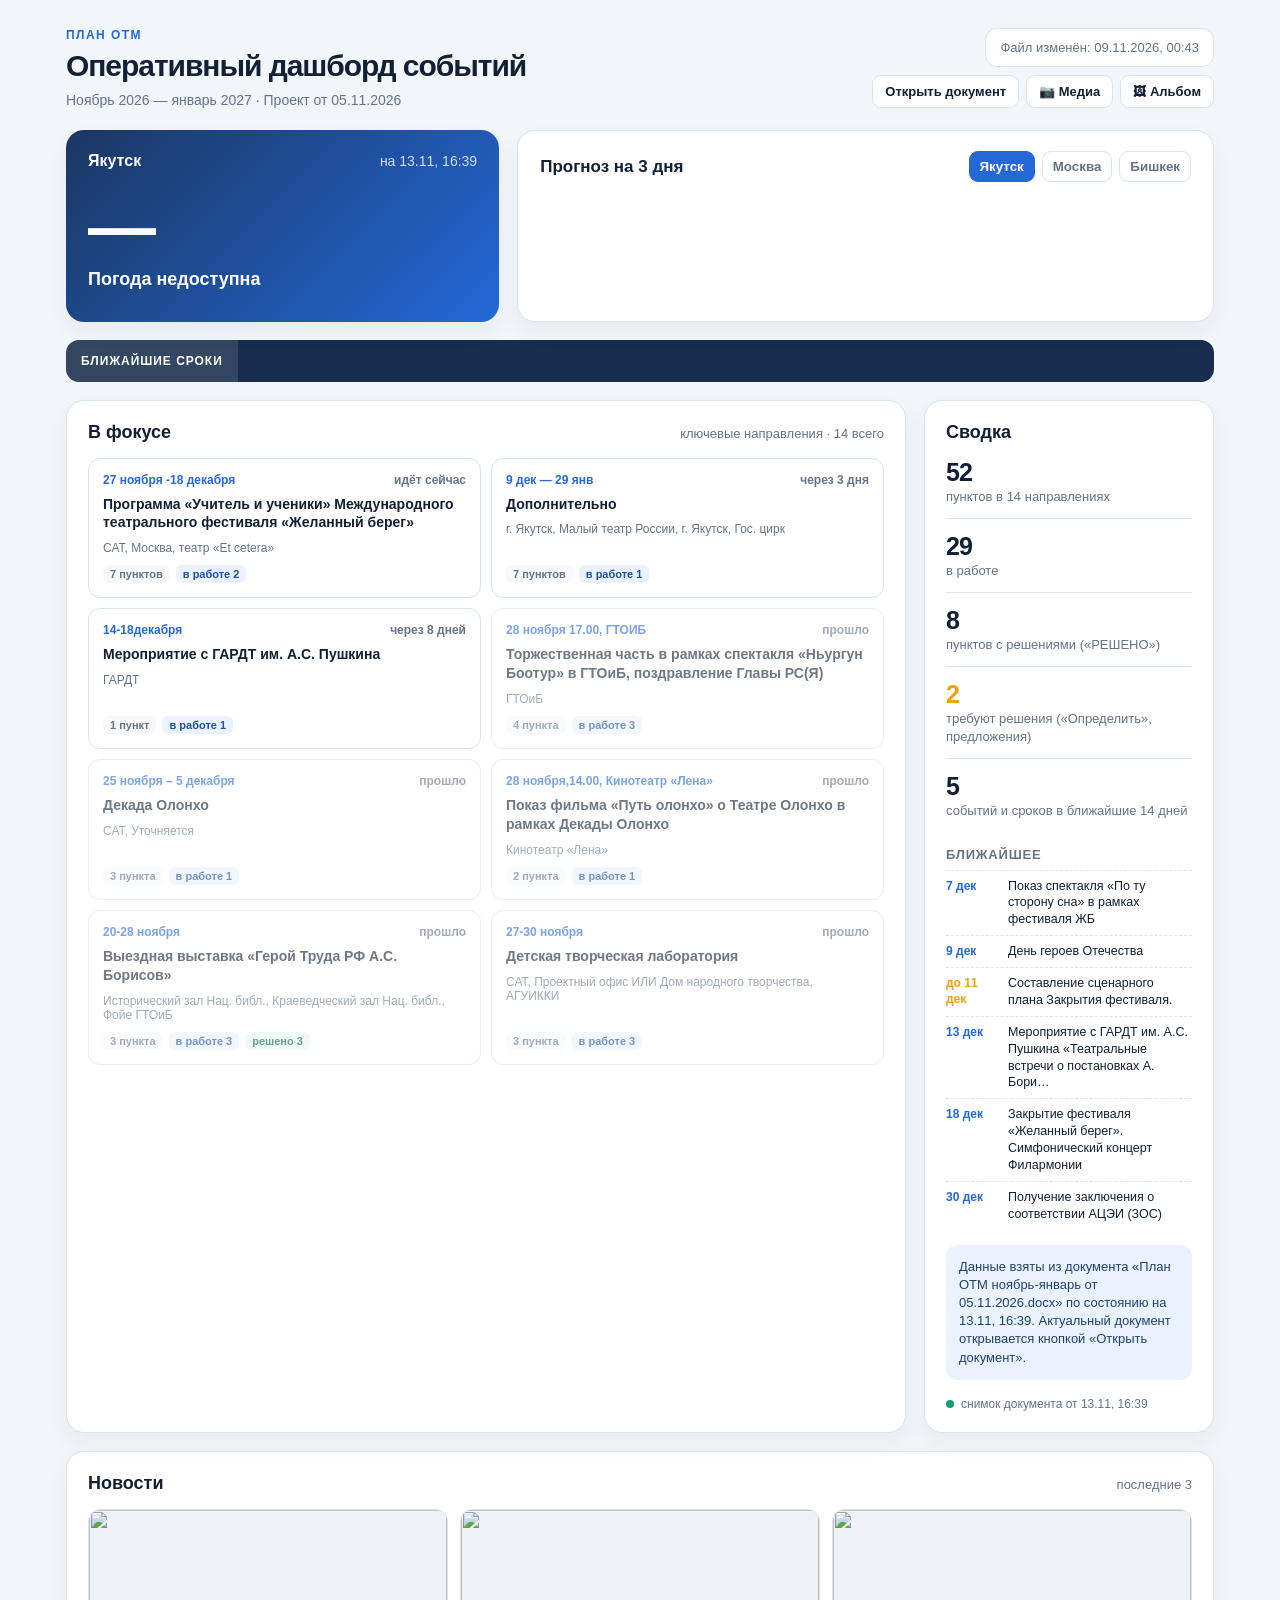
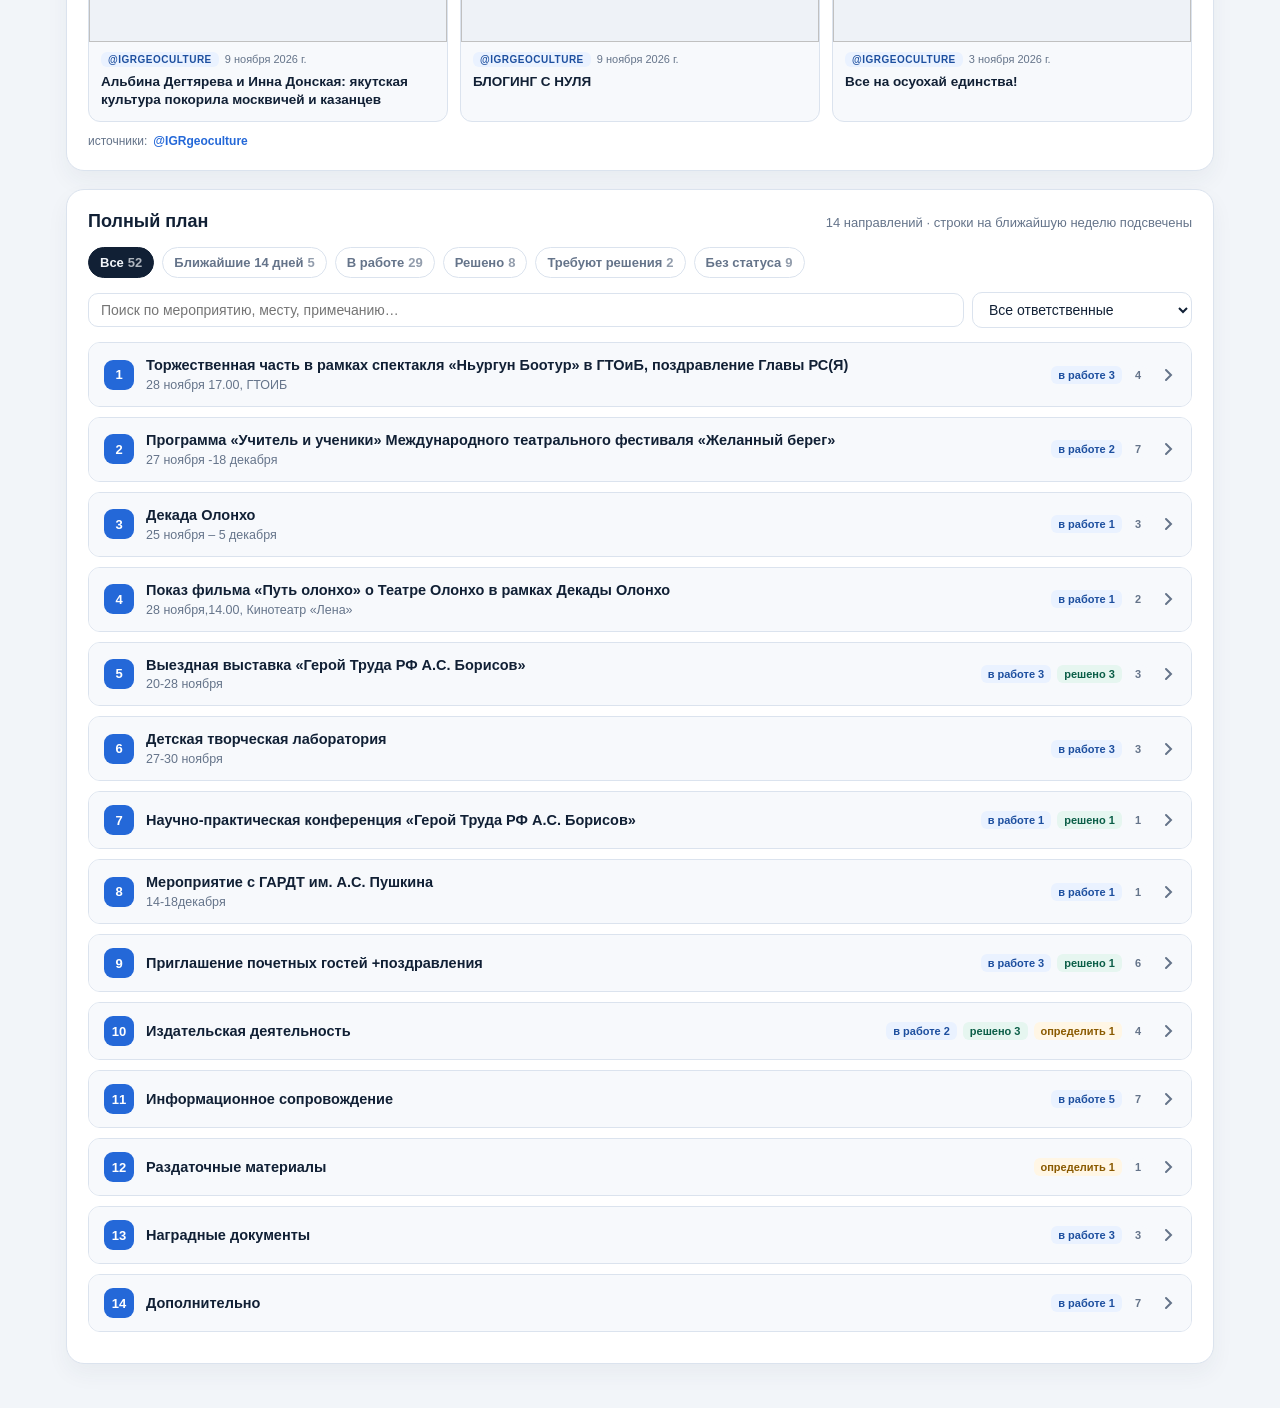
==== commit 84d4c4e6: "update otm-dashboard-live.html" ====
--- a/otm-dashboard-live.html
+++ b/otm-dashboard-live.html
@@ -243,7 +243,7 @@
     </div>
   </div>
 
-<script>window.OTM_SNAPSHOT = {"xml": "<?xml version=\"1.0\" ?><w:document xmlns:w16se=\"http://schemas.microsoft.com/office/word/2015/wordml/symex\" xmlns:vyd=\"http://volga.yandex.com/schemas/document/model\" xmlns:mc=\"http://schemas.openxmlformats.org/markup-compatibility/2006\" xmlns:w=\"http://schemas.openxmlformats.org/wordprocessingml/2006/main\" xmlns:w14=\"http://schemas.microsoft.com/office/word/2010/wordml\" xmlns:w15=\"http://schemas.microsoft.com/office/word/2012/wordml\" xmlns:wp14=\"http://schemas.microsoft.com/office/word/2010/wordprocessingDrawing\" mc:Ignorable=\"vyd w14 w15 w16se wp14\" w:conformance=\"transitional\"><w:background/><w:body vyd:_id=\"vyd:00000000000001\"><w:p w:rsidR=\"00CA6D3B\" w:rsidRDefault=\"001F1230\" vyd:_id=\"vyd:00000000000102\"><w:pPr><w:jc w:val=\"end\"/><w:rPr><w:rFonts w:ascii=\"Times New Roman\" w:hAnsi=\"Times New Roman\" w:cs=\"Times New Roman\"/><w:sz w:val=\"28\"/><w:i w:val=\"1\"/><\/w:rPr><\/w:pPr><w:r><w:rPr><w:rFonts w:ascii=\"Times New Roman\" w:hAnsi=\"Times New Roman\" w:cs=\"Times New Roman\"/><w:sz w:val=\"28\"/><w:i w:val=\"1\"/><\/w:rPr><w:t vyd:_id=\"vyd:00000000000104\">Проект от 05.11<\/w:t><\/w:r><w:r><w:rPr><w:rFonts w:ascii=\"Times New Roman\" w:hAnsi=\"Times New Roman\" w:cs=\"Times New Roman\"/><w:sz w:val=\"28\"/><w:i w:val=\"1\"/><\/w:rPr><w:t vyd:_id=\"vyd:00000000000103\">.2026 г.<\/w:t><\/w:r><\/w:p><w:p w:rsidR=\"00CA6D3B\" w:rsidRDefault=\"001F1230\" vyd:_id=\"vyd:000000000000zz\"><w:pPr><w:spacing w:after=\"0\"/><w:jc w:val=\"center\"/><w:rPr><w:rFonts w:ascii=\"Times New Roman\" w:hAnsi=\"Times New Roman\" w:cs=\"Times New Roman\"/><w:sz w:val=\"28\"/><w:b w:val=\"1\"/><\/w:rPr><\/w:pPr><w:r><w:rPr><w:rFonts w:ascii=\"Times New Roman\" w:hAnsi=\"Times New Roman\" w:cs=\"Times New Roman\"/><w:sz w:val=\"28\"/><w:b w:val=\"1\"/><\/w:rPr><w:t vyd:_id=\"vyd:00000000000101\" xml:space=\"preserve\">СВОДНЫЙ <\/w:t><\/w:r><w:r><w:rPr><w:rFonts w:ascii=\"Times New Roman\" w:hAnsi=\"Times New Roman\" w:cs=\"Times New Roman\"/><w:sz w:val=\"28\"/><w:b w:val=\"1\"/><\/w:rPr><w:t vyd:_id=\"vyd:00000000000100\">ПЛАН<\/w:t><\/w:r><\/w:p><w:p w:rsidR=\"00CA6D3B\" w:rsidRDefault=\"00C60FBF\" vyd:_id=\"vyd:000000000000zw\"><w:pPr><w:spacing w:after=\"0\"/><w:jc w:val=\"center\"/><w:rPr><w:rFonts w:ascii=\"Times New Roman\" w:hAnsi=\"Times New Roman\" w:cs=\"Times New Roman\"/><w:sz w:val=\"28\"/><w:b w:val=\"1\"/><\/w:rPr><\/w:pPr><w:r><w:rPr><w:rFonts w:ascii=\"Times New Roman\" w:hAnsi=\"Times New Roman\" w:cs=\"Times New Roman\"/><w:sz w:val=\"28\"/><w:b w:val=\"1\"/><\/w:rPr><w:t vyd:_id=\"vyd:000000000000zy\">основных организ<\/w:t><\/w:r><w:r><w:rPr><w:rFonts w:ascii=\"Times New Roman\" w:hAnsi=\"Times New Roman\" w:cs=\"Times New Roman\"/><w:sz w:val=\"28\"/><w:b w:val=\"1\"/><\/w:rPr><w:t vyd:_id=\"vyd:000000000000zx\">ационно-технических мероприятий<\/w:t><\/w:r><\/w:p><w:p w:rsidR=\"00CA6D3B\" w:rsidRDefault=\"001F1230\" w:rsidP=\"001F1230\" vyd:_id=\"vyd:000000000000zt\"><w:pPr><w:spacing w:after=\"0\"/><w:jc w:val=\"center\"/><w:rPr><w:rFonts w:ascii=\"Times New Roman\" w:hAnsi=\"Times New Roman\" w:cs=\"Times New Roman\"/><w:sz w:val=\"28\"/><w:i w:val=\"1\"/><\/w:rPr><\/w:pPr><w:r><w:rPr><w:rFonts w:ascii=\"Times New Roman\" w:hAnsi=\"Times New Roman\" w:cs=\"Times New Roman\"/><w:sz w:val=\"28\"/><w:i w:val=\"1\"/><\/w:rPr><w:t vyd:_id=\"vyd:000000000000zv\" xml:space=\"preserve\">Ноябрь 2026 –январь <\/w:t><\/w:r><w:r><w:rPr><w:rFonts w:ascii=\"Times New Roman\" w:hAnsi=\"Times New Roman\" w:cs=\"Times New Roman\"/><w:sz w:val=\"28\"/><w:i w:val=\"1\"/><\/w:rPr><w:t vyd:_id=\"vyd:000000000000zu\">2027<\/w:t><\/w:r><\/w:p><w:p w:rsidR=\"001F1230\" w:rsidRPr=\"001F1230\" w:rsidRDefault=\"001F1230\" w:rsidP=\"001F1230\" vyd:_id=\"vyd:000000000000zs\"><w:pPr><w:spacing w:after=\"0\"/><w:jc w:val=\"center\"/><w:rPr><w:rFonts w:ascii=\"Times New Roman\" w:hAnsi=\"Times New Roman\" w:cs=\"Times New Roman\"/><w:sz w:val=\"28\"/><w:i w:val=\"1\"/><\/w:rPr><\/w:pPr><\/w:p><w:tbl vyd:_id=\"vyd:00000000000004\"><w:tblPr><w:tblStyle w:val=\"a3\"/><w:tblLayout w:type=\"fixed\"/><w:tblLook w:firstRow=\"1\" w:lastRow=\"0\" w:firstColumn=\"1\" w:lastColumn=\"0\" w:noHBand=\"0\" w:noVBand=\"1\" w:val=\"07c5\"/><\/w:tblPr><w:tblGrid><w:gridCol w:w=\"846\"/><w:gridCol w:w=\"3685\"/><w:gridCol w:w=\"1843\"/><w:gridCol w:w=\"1559\"/><w:gridCol w:w=\"2755.5\"/><w:gridCol w:w=\"4757.5\"/><\/w:tblGrid><w:tr w:rsidR=\"00CA6D3B\" w:rsidTr=\"009C24AE\" vyd:_id=\"vyd:000000000000z9\"><w:trPr><w:trHeight w:val=\"503\"/><\/w:trPr><w:tc vyd:_id=\"vyd:000000000000zp\"><w:tcPr/><w:p w:rsidR=\"00CA6D3B\" w:rsidRDefault=\"00C60FBF\" vyd:_id=\"vyd:000000000000zq\"><w:pPr><w:spacing w:after=\"0\" w:line=\"240\" w:lineRule=\"auto\"/><w:jc w:val=\"center\"/><w:rPr><w:rFonts w:ascii=\"Times New Roman\" w:hAnsi=\"Times New Roman\" w:cs=\"Times New Roman\"/><w:sz w:val=\"28\"/><w:b w:val=\"1\"/><\/w:rPr><\/w:pPr><w:r><w:rPr><w:rFonts w:ascii=\"Times New Roman\" w:hAnsi=\"Times New Roman\" w:cs=\"Times New Roman\"/><w:sz w:val=\"28\"/><w:b w:val=\"1\"/><\/w:rPr><w:t vyd:_id=\"vyd:000000000000zr\">№<\/w:t><\/w:r><\/w:p><\/w:tc><w:tc vyd:_id=\"vyd:000000000000zm\"><w:tcPr/><w:p w:rsidR=\"00CA6D3B\" w:rsidRDefault=\"00C60FBF\" vyd:_id=\"vyd:000000000000zn\"><w:pPr><w:spacing w:after=\"0\" w:line=\"240\" w:lineRule=\"auto\"/><w:jc w:val=\"center\"/><w:rPr><w:rFonts w:ascii=\"Times New Roman\" w:hAnsi=\"Times New Roman\" w:cs=\"Times New Roman\"/><w:sz w:val=\"28\"/><w:b w:val=\"1\"/><\/w:rPr><\/w:pPr><w:r><w:rPr><w:rFonts w:ascii=\"Times New Roman\" w:hAnsi=\"Times New Roman\" w:cs=\"Times New Roman\"/><w:sz w:val=\"28\"/><w:b w:val=\"1\"/><\/w:rPr><w:t vyd:_id=\"vyd:000000000000zo\">Мероприятие<\/w:t><\/w:r><\/w:p><\/w:tc><w:tc vyd:_id=\"vyd:000000000000zj\"><w:tcPr/><w:p w:rsidR=\"00CA6D3B\" w:rsidRDefault=\"00C60FBF\" w:rsidP=\"00A833D8\" vyd:_id=\"vyd:000000000000zk\"><w:pPr><w:spacing w:after=\"0\" w:line=\"240\" w:lineRule=\"auto\"/><w:jc w:val=\"center\"/><w:rPr><w:rFonts w:ascii=\"Times New Roman\" w:hAnsi=\"Times New Roman\" w:cs=\"Times New Roman\"/><w:sz w:val=\"28\"/><w:b w:val=\"1\"/><\/w:rPr><\/w:pPr><w:r><w:rPr><w:rFonts w:ascii=\"Times New Roman\" w:hAnsi=\"Times New Roman\" w:cs=\"Times New Roman\"/><w:sz w:val=\"28\"/><w:b w:val=\"1\"/><\/w:rPr><w:t vyd:_id=\"vyd:000000000000zl\" xml:space=\"preserve\">Дата <\/w:t><\/w:r><\/w:p><\/w:tc><w:tc vyd:_id=\"vyd:000000000000zg\"><w:tcPr/><w:p w:rsidR=\"00CA6D3B\" w:rsidRDefault=\"00C60FBF\" w:rsidP=\"00A833D8\" vyd:_id=\"vyd:000000000000zh\"><w:pPr><w:spacing w:after=\"0\" w:line=\"240\" w:lineRule=\"auto\"/><w:jc w:val=\"center\"/><w:rPr><w:rFonts w:ascii=\"Times New Roman\" w:hAnsi=\"Times New Roman\" w:cs=\"Times New Roman\"/><w:sz w:val=\"28\"/><w:b w:val=\"1\"/><\/w:rPr><\/w:pPr><w:r><w:rPr><w:rFonts w:ascii=\"Times New Roman\" w:hAnsi=\"Times New Roman\" w:cs=\"Times New Roman\"/><w:sz w:val=\"28\"/><w:b w:val=\"1\"/><\/w:rPr><w:t vyd:_id=\"vyd:000000000000zi\">Место<\/w:t><\/w:r><\/w:p><\/w:tc><w:tc vyd:_id=\"vyd:000000000000zd\"><w:tcPr/><w:p w:rsidR=\"00CA6D3B\" w:rsidRDefault=\"00C60FBF\" vyd:_id=\"vyd:000000000000ze\"><w:pPr><w:spacing w:after=\"0\" w:line=\"240\" w:lineRule=\"auto\"/><w:jc w:val=\"center\"/><w:rPr><w:rFonts w:ascii=\"Times New Roman\" w:hAnsi=\"Times New Roman\" w:cs=\"Times New Roman\"/><w:sz w:val=\"28\"/><w:b w:val=\"1\"/><\/w:rPr><\/w:pPr><w:r><w:rPr><w:rFonts w:ascii=\"Times New Roman\" w:hAnsi=\"Times New Roman\" w:cs=\"Times New Roman\"/><w:sz w:val=\"28\"/><w:b w:val=\"1\"/><\/w:rPr><w:t vyd:_id=\"vyd:000000000000zf\">Ответственные<\/w:t><\/w:r><\/w:p><\/w:tc><w:tc vyd:_id=\"vyd:000000000000za\"><w:tcPr/><w:p w:rsidR=\"00CA6D3B\" w:rsidRDefault=\"00C60FBF\" vyd:_id=\"vyd:000000000000zb\"><w:pPr><w:spacing w:after=\"0\" w:line=\"240\" w:lineRule=\"auto\"/><w:jc w:val=\"center\"/><w:rPr><w:rFonts w:ascii=\"Times New Roman\" w:hAnsi=\"Times New Roman\" w:cs=\"Times New Roman\"/><w:sz w:val=\"28\"/><w:b w:val=\"1\"/><\/w:rPr><\/w:pPr><w:r><w:rPr><w:rFonts w:ascii=\"Times New Roman\" w:hAnsi=\"Times New Roman\" w:cs=\"Times New Roman\"/><w:sz w:val=\"28\"/><w:b w:val=\"1\"/><\/w:rPr><w:t vyd:_id=\"vyd:000000000000zc\">Примечание<\/w:t><\/w:r><\/w:p><\/w:tc><\/w:tr><w:tr w:rsidR=\"00A22DDE\" w:rsidTr=\"009C24AE\" vyd:_id=\"vyd:000000000000yp\"><w:trPr><w:trHeight w:val=\"829\"/><\/w:trPr><w:tc vyd:_id=\"vyd:000000000000z6\"><w:tcPr><w:shd w:val=\"clear\" w:color=\"auto\" w:fill=\"DBDBDB\" w:themeFill=\"accent3\" w:themeFillTint=\"66\"/><\/w:tcPr><w:p w:rsidR=\"00A22DDE\" w:rsidRDefault=\"00A22DDE\" vyd:_id=\"vyd:000000000000z7\"><w:pPr><w:spacing w:after=\"0\" w:line=\"240\" w:lineRule=\"auto\"/><w:rPr><w:rFonts w:ascii=\"Times New Roman\" w:hAnsi=\"Times New Roman\" w:cs=\"Times New Roman\"/><w:sz w:val=\"28\"/><\/w:rPr><\/w:pPr><w:r><w:rPr><w:rFonts w:ascii=\"Times New Roman\" w:hAnsi=\"Times New Roman\" w:cs=\"Times New Roman\"/><w:sz w:val=\"28\"/><\/w:rPr><w:t vyd:_id=\"vyd:000000000000z8\">1<\/w:t><\/w:r><\/w:p><\/w:tc><w:tc vyd:_id=\"vyd:000000000000yq\"><w:tcPr><w:hMerge w:val=\"restart\"/><w:shd w:val=\"clear\" w:color=\"auto\" w:fill=\"DBDBDB\" w:themeFill=\"accent3\" w:themeFillTint=\"66\"/><\/w:tcPr><w:p w:rsidR=\"00A22DDE\" w:rsidRDefault=\"00A22DDE\" w:rsidP=\"00A22DDE\" vyd:_id=\"vyd:000000000000z3\"><w:pPr><w:spacing w:after=\"0\" w:line=\"240\" w:lineRule=\"auto\"/><w:jc w:val=\"center\"/><w:rPr><w:rFonts w:ascii=\"Times New Roman\" w:hAnsi=\"Times New Roman\" w:cs=\"Times New Roman\"/><w:sz w:val=\"28\"/><w:b w:val=\"1\"/><\/w:rPr><\/w:pPr><w:r><w:rPr><w:rFonts w:ascii=\"Times New Roman\" w:hAnsi=\"Times New Roman\" w:cs=\"Times New Roman\"/><w:sz w:val=\"28\"/><w:b w:val=\"1\"/><\/w:rPr><w:t vyd:_id=\"vyd:000000000000z5\">Торжественная часть в рамках спектакля «Ньургун Боотур» в ГТОиБ, поздравление Главы РС(Я)<\/w:t><\/w:r><w:r><w:rPr><w:rFonts w:ascii=\"Times New Roman\" w:hAnsi=\"Times New Roman\" w:cs=\"Times New Roman\"/><w:sz w:val=\"28\"/><w:b w:val=\"1\"/><\/w:rPr><w:t vyd:_id=\"vyd:000000000000z4\">:<\/w:t><\/w:r><\/w:p><w:p w:rsidR=\"00A22DDE\" w:rsidRPr=\"00A22DDE\" w:rsidRDefault=\"00A22DDE\" w:rsidP=\"00A22DDE\" vyd:_id=\"vyd:000000000000yz\"><w:pPr><w:spacing w:after=\"0\" w:line=\"240\" w:lineRule=\"auto\"/><w:jc w:val=\"center\"/><w:rPr><w:rFonts w:ascii=\"Times New Roman\" w:hAnsi=\"Times New Roman\" w:cs=\"Times New Roman\"/><w:sz w:val=\"28\"/><w:b w:val=\"1\"/><\/w:rPr><\/w:pPr><w:r><w:rPr><w:rFonts w:ascii=\"Times New Roman\" w:hAnsi=\"Times New Roman\" w:cs=\"Times New Roman\"/><w:sz w:val=\"28\"/><w:b w:val=\"1\"/><w:shd w:val=\"clear\" w:fill=\"#ffff00\"/><\/w:rPr><w:t vyd:_id=\"vyd:000000000000z2\" xml:space=\"preserve\">28 ноября <\/w:t><\/w:r><w:r><w:rPr><w:rFonts w:ascii=\"Times New Roman\" w:hAnsi=\"Times New Roman\" w:cs=\"Times New Roman\"/><w:sz w:val=\"28\"/><w:b w:val=\"1\"/><w:shd w:val=\"clear\" w:fill=\"#ffff00\"/><\/w:rPr><w:t vyd:_id=\"vyd:000000000000z1\">17.00<\/w:t><\/w:r><w:r><w:rPr><w:rFonts w:ascii=\"Times New Roman\" w:hAnsi=\"Times New Roman\" w:cs=\"Times New Roman\"/><w:sz w:val=\"28\"/><w:b w:val=\"1\"/><w:shd w:val=\"clear\" w:fill=\"#ffff00\"/><\/w:rPr><w:t vyd:_id=\"vyd:000000000000z0\">, ГТОИБ<\/w:t><\/w:r><\/w:p><\/w:tc><w:tc vyd:_id=\"vyd:000000000000yx\"><w:tcPr><w:hMerge w:val=\"continue\"/><w:shd w:val=\"clear\" w:color=\"auto\" w:fill=\"DBDBDB\" w:themeFill=\"accent3\" w:themeFillTint=\"66\"/><\/w:tcPr><w:p vyd:_id=\"vyd:000000000000yy\"/><\/w:tc><w:tc vyd:_id=\"vyd:000000000000yv\"><w:tcPr><w:hMerge w:val=\"continue\"/><w:shd w:val=\"clear\" w:color=\"auto\" w:fill=\"DBDBDB\" w:themeFill=\"accent3\" w:themeFillTint=\"66\"/><\/w:tcPr><w:p vyd:_id=\"vyd:000000000000yw\"/><\/w:tc><w:tc vyd:_id=\"vyd:000000000000yt\"><w:tcPr><w:hMerge w:val=\"continue\"/><w:shd w:val=\"clear\" w:color=\"auto\" w:fill=\"DBDBDB\" w:themeFill=\"accent3\" w:themeFillTint=\"66\"/><\/w:tcPr><w:p vyd:_id=\"vyd:000000000000yu\"/><\/w:tc><w:tc vyd:_id=\"vyd:000000000000yr\"><w:tcPr><w:hMerge w:val=\"continue\"/><w:shd w:val=\"clear\" w:color=\"auto\" w:fill=\"DBDBDB\" w:themeFill=\"accent3\" w:themeFillTint=\"66\"/><\/w:tcPr><w:p vyd:_id=\"vyd:000000000000ys\"/><\/w:tc><\/w:tr><w:tr w:rsidR=\"001D62E1\" w:rsidTr=\"009C24AE\" vyd:_id=\"vyd:000000000000y6\"><w:trPr><w:trHeight w:val=\"699\"/><\/w:trPr><w:tc vyd:_id=\"vyd:000000000000ym\"><w:tcPr/><w:p w:rsidR=\"001D62E1\" w:rsidRDefault=\"001D62E1\" w:rsidP=\"001D62E1\" vyd:_id=\"vyd:000000000000yn\"><w:pPr><w:spacing w:after=\"0\" w:line=\"240\" w:lineRule=\"auto\"/><w:rPr><w:rFonts w:ascii=\"Times New Roman\" w:hAnsi=\"Times New Roman\" w:cs=\"Times New Roman\"/><w:sz w:val=\"28\"/><\/w:rPr><\/w:pPr><w:r><w:rPr><w:rFonts w:ascii=\"Times New Roman\" w:hAnsi=\"Times New Roman\" w:cs=\"Times New Roman\"/><w:sz w:val=\"28\"/><\/w:rPr><w:t vyd:_id=\"vyd:000000000000yo\">1.1.<\/w:t><\/w:r><\/w:p><\/w:tc><w:tc vyd:_id=\"vyd:000000000000yj\"><w:tcPr/><w:p w:rsidR=\"001D62E1\" w:rsidRDefault=\"001D62E1\" w:rsidP=\"00CC72D4\" vyd:_id=\"vyd:000000000000yk\"><w:pPr><w:spacing w:after=\"0\" w:line=\"240\" w:lineRule=\"auto\"/><w:rPr><w:rFonts w:ascii=\"Times New Roman\" w:hAnsi=\"Times New Roman\" w:cs=\"Times New Roman\"/><w:sz w:val=\"28\"/><\/w:rPr><\/w:pPr><w:r><w:rPr><w:rFonts w:ascii=\"Times New Roman\" w:hAnsi=\"Times New Roman\" w:cs=\"Times New Roman\"/><w:sz w:val=\"28\"/><\/w:rPr><w:t vyd:_id=\"vyd:000000000000yl\">Проведение Торжественной части. Общая координация и контроль.<\/w:t><\/w:r><\/w:p><\/w:tc><w:tc vyd:_id=\"vyd:000000000000yg\"><w:tcPr/><w:p w:rsidR=\"001D62E1\" w:rsidRDefault=\"001D62E1\" w:rsidP=\"001D62E1\" vyd:_id=\"vyd:000000000000yh\"><w:pPr><w:spacing w:after=\"0\" w:line=\"240\" w:lineRule=\"auto\"/><w:rPr><w:rFonts w:ascii=\"Times New Roman\" w:hAnsi=\"Times New Roman\" w:cs=\"Times New Roman\"/><w:sz w:val=\"28\"/><\/w:rPr><\/w:pPr><w:r><w:rPr><w:rFonts w:ascii=\"Times New Roman\" w:hAnsi=\"Times New Roman\" w:cs=\"Times New Roman\"/><w:sz w:val=\"28\"/><\/w:rPr><w:t vyd:_id=\"vyd:000000000000yi\">28 ноября, 17.00<\/w:t><\/w:r><\/w:p><\/w:tc><w:tc vyd:_id=\"vyd:000000000000yd\"><w:tcPr/><w:p w:rsidR=\"001D62E1\" w:rsidRDefault=\"001D62E1\" w:rsidP=\"001D62E1\" vyd:_id=\"vyd:000000000000ye\"><w:pPr><w:spacing w:after=\"0\" w:line=\"240\" w:lineRule=\"auto\"/><w:rPr><w:rFonts w:ascii=\"Times New Roman\" w:hAnsi=\"Times New Roman\" w:cs=\"Times New Roman\"/><w:sz w:val=\"28\"/><\/w:rPr><\/w:pPr><w:r><w:rPr><w:rFonts w:ascii=\"Times New Roman\" w:hAnsi=\"Times New Roman\" w:cs=\"Times New Roman\"/><w:sz w:val=\"28\"/><\/w:rPr><w:t vyd:_id=\"vyd:000000000000yf\">ГТОиБ<\/w:t><\/w:r><\/w:p><\/w:tc><w:tc vyd:_id=\"vyd:000000000000ya\"><w:tcPr/><w:p w:rsidR=\"001D62E1\" w:rsidRDefault=\"001D62E1\" w:rsidP=\"001D62E1\" vyd:_id=\"vyd:000000000000yb\"><w:pPr><w:spacing w:after=\"0\" w:line=\"240\" w:lineRule=\"auto\"/><w:rPr><w:rFonts w:ascii=\"Times New Roman\" w:hAnsi=\"Times New Roman\" w:cs=\"Times New Roman\"/><w:sz w:val=\"28\"/><\/w:rPr><\/w:pPr><w:r><w:rPr><w:rFonts w:ascii=\"Times New Roman\" w:hAnsi=\"Times New Roman\" w:cs=\"Times New Roman\"/><w:sz w:val=\"28\"/><\/w:rPr><w:t vyd:_id=\"vyd:000000000000yc\">Мартынов А.Н., Садовский А.Ю.<\/w:t><\/w:r><\/w:p><\/w:tc><w:tc vyd:_id=\"vyd:000000000000y7\"><w:tcPr/><w:p w:rsidR=\"001D62E1\" w:rsidRDefault=\"001D62E1\" w:rsidP=\"001D62E1\" vyd:_id=\"vyd:000000000000y8\"><w:pPr><w:spacing w:after=\"0\" w:line=\"240\" w:lineRule=\"auto\"/><w:rPr><w:rFonts w:ascii=\"Times New Roman\" w:hAnsi=\"Times New Roman\" w:cs=\"Times New Roman\"/><w:sz w:val=\"28\"/><\/w:rPr><\/w:pPr><w:r><w:rPr><w:rFonts w:ascii=\"Times New Roman\" w:hAnsi=\"Times New Roman\" w:cs=\"Times New Roman\"/><w:sz w:val=\"28\"/><\/w:rPr><w:t vyd:_id=\"vyd:000000000000y9\">В работе<\/w:t><\/w:r><\/w:p><\/w:tc><\/w:tr><w:tr w:rsidR=\"00A22DDE\" w:rsidTr=\"009C24AE\" vyd:_id=\"vyd:000000000000xn\"><w:trPr><w:trHeight w:val=\"928\"/><\/w:trPr><w:tc vyd:_id=\"vyd:000000000000y3\"><w:tcPr/><w:p w:rsidR=\"00A22DDE\" w:rsidRDefault=\"00A22DDE\" w:rsidP=\"00A22DDE\" vyd:_id=\"vyd:000000000000y4\"><w:pPr><w:spacing w:after=\"0\" w:line=\"240\" w:lineRule=\"auto\"/><w:rPr><w:rFonts w:ascii=\"Times New Roman\" w:hAnsi=\"Times New Roman\" w:cs=\"Times New Roman\"/><w:sz w:val=\"28\"/><\/w:rPr><\/w:pPr><w:r><w:rPr><w:rFonts w:ascii=\"Times New Roman\" w:hAnsi=\"Times New Roman\" w:cs=\"Times New Roman\"/><w:sz w:val=\"28\"/><\/w:rPr><w:t vyd:_id=\"vyd:000000000000y5\">1.2.<\/w:t><\/w:r><\/w:p><\/w:tc><w:tc vyd:_id=\"vyd:000000000000y0\"><w:tcPr/><w:p w:rsidR=\"00A22DDE\" w:rsidRDefault=\"00A22DDE\" w:rsidP=\"00A22DDE\" vyd:_id=\"vyd:000000000000y1\"><w:pPr><w:spacing w:after=\"0\" w:line=\"240\" w:lineRule=\"auto\"/><w:rPr><w:rFonts w:ascii=\"Times New Roman\" w:hAnsi=\"Times New Roman\" w:cs=\"Times New Roman\"/><w:sz w:val=\"28\"/><\/w:rPr><\/w:pPr><w:r><w:rPr><w:rFonts w:ascii=\"Times New Roman\" w:hAnsi=\"Times New Roman\" w:cs=\"Times New Roman\"/><w:sz w:val=\"28\"/><\/w:rPr><w:t vyd:_id=\"vyd:000000000000y2\">Составление сценарного плана торжественной части<\/w:t><\/w:r><\/w:p><\/w:tc><w:tc vyd:_id=\"vyd:000000000000xx\"><w:tcPr/><w:p w:rsidR=\"00A22DDE\" w:rsidRDefault=\"00A833D8\" w:rsidP=\"00A22DDE\" vyd:_id=\"vyd:000000000000xy\"><w:pPr><w:spacing w:after=\"0\" w:line=\"240\" w:lineRule=\"auto\"/><w:rPr><w:rFonts w:ascii=\"Times New Roman\" w:hAnsi=\"Times New Roman\" w:cs=\"Times New Roman\"/><w:sz w:val=\"28\"/><\/w:rPr><\/w:pPr><w:r><w:rPr><w:rFonts w:ascii=\"Times New Roman\" w:hAnsi=\"Times New Roman\" w:cs=\"Times New Roman\"/><w:sz w:val=\"28\"/><\/w:rPr><w:t vyd:_id=\"vyd:000000000000xz\">До 18 ноября<\/w:t><\/w:r><\/w:p><\/w:tc><w:tc vyd:_id=\"vyd:000000000000xu\"><w:tcPr/><w:p w:rsidR=\"00A22DDE\" w:rsidRDefault=\"00A22DDE\" w:rsidP=\"00A22DDE\" vyd:_id=\"vyd:000000000000xv\"><w:pPr><w:spacing w:after=\"0\" w:line=\"240\" w:lineRule=\"auto\"/><w:rPr><w:rFonts w:ascii=\"Times New Roman\" w:hAnsi=\"Times New Roman\" w:cs=\"Times New Roman\"/><w:sz w:val=\"28\"/><\/w:rPr><\/w:pPr><w:r><w:rPr><w:rFonts w:ascii=\"Times New Roman\" w:hAnsi=\"Times New Roman\" w:cs=\"Times New Roman\"/><w:sz w:val=\"28\"/><\/w:rPr><w:t vyd:_id=\"vyd:000000000000xw\">-<\/w:t><\/w:r><\/w:p><\/w:tc><w:tc vyd:_id=\"vyd:000000000000xr\"><w:tcPr/><w:p w:rsidR=\"00A22DDE\" w:rsidRDefault=\"00A22DDE\" w:rsidP=\"00A22DDE\" vyd:_id=\"vyd:000000000000xs\"><w:pPr><w:spacing w:after=\"0\" w:line=\"240\" w:lineRule=\"auto\"/><w:rPr><w:rFonts w:ascii=\"Times New Roman\" w:hAnsi=\"Times New Roman\" w:cs=\"Times New Roman\"/><w:sz w:val=\"28\"/><\/w:rPr><\/w:pPr><w:r><w:rPr><w:rFonts w:ascii=\"Times New Roman\" w:hAnsi=\"Times New Roman\" w:cs=\"Times New Roman\"/><w:sz w:val=\"28\"/><\/w:rPr><w:t vyd:_id=\"vyd:000000000000xt\">Мартынов А.Н., Садовский А.Ю.<\/w:t><\/w:r><\/w:p><\/w:tc><w:tc vyd:_id=\"vyd:000000000000xo\"><w:tcPr/><w:p w:rsidR=\"00A22DDE\" w:rsidRDefault=\"00A833D8\" w:rsidP=\"00A22DDE\" vyd:_id=\"vyd:000000000000xp\"><w:pPr><w:spacing w:after=\"0\" w:line=\"240\" w:lineRule=\"auto\"/><w:rPr><w:rFonts w:ascii=\"Times New Roman\" w:hAnsi=\"Times New Roman\" w:cs=\"Times New Roman\"/><w:sz w:val=\"28\"/><\/w:rPr><\/w:pPr><w:r><w:rPr><w:rFonts w:ascii=\"Times New Roman\" w:hAnsi=\"Times New Roman\" w:cs=\"Times New Roman\"/><w:sz w:val=\"28\"/><\/w:rPr><w:t vyd:_id=\"vyd:000000000000xq\">В работе<\/w:t><\/w:r><\/w:p><\/w:tc><\/w:tr><w:tr w:rsidR=\"00A22DDE\" w:rsidTr=\"00CC72D4\" vyd:_id=\"vyd:000000000000x1\"><w:trPr><w:trHeight w:val=\"1344\"/><\/w:trPr><w:tc vyd:_id=\"vyd:000000000000xk\"><w:tcPr/><w:p w:rsidR=\"00A22DDE\" w:rsidRDefault=\"00A22DDE\" w:rsidP=\"00A22DDE\" vyd:_id=\"vyd:000000000000xl\"><w:pPr><w:spacing w:after=\"0\" w:line=\"240\" w:lineRule=\"auto\"/><w:rPr><w:rFonts w:ascii=\"Times New Roman\" w:hAnsi=\"Times New Roman\" w:cs=\"Times New Roman\"/><w:sz w:val=\"28\"/><\/w:rPr><\/w:pPr><w:r><w:rPr><w:rFonts w:ascii=\"Times New Roman\" w:hAnsi=\"Times New Roman\" w:cs=\"Times New Roman\"/><w:sz w:val=\"28\"/><\/w:rPr><w:t vyd:_id=\"vyd:000000000000xm\">1.3.<\/w:t><\/w:r><\/w:p><\/w:tc><w:tc vyd:_id=\"vyd:000000000000xh\"><w:tcPr/><w:p w:rsidR=\"00A22DDE\" w:rsidRDefault=\"002C59D0\" w:rsidP=\"00CC72D4\" vyd:_id=\"vyd:000000000000xi\"><w:pPr><w:spacing w:after=\"0\" w:line=\"240\" w:lineRule=\"auto\"/><w:rPr><w:rFonts w:ascii=\"Times New Roman\" w:hAnsi=\"Times New Roman\" w:cs=\"Times New Roman\"/><w:sz w:val=\"28\"/><\/w:rPr><\/w:pPr><w:r><w:rPr><w:rFonts w:ascii=\"Times New Roman\" w:hAnsi=\"Times New Roman\" w:cs=\"Times New Roman\"/><w:sz w:val=\"28\"/><\/w:rPr><w:t vyd:_id=\"vyd:000000000000xj\">Приглашение гостей. Составление сводного списка приглашенных<\/w:t><\/w:r><w:r><w:rPr><w:rFonts w:ascii=\"Times New Roman\" w:hAnsi=\"Times New Roman\" w:cs=\"Times New Roman\"/><w:sz w:val=\"28\"/><\/w:rPr><w:t vyd:_id=\"vyd:mw4lqgf5dzyx28\" xml:space=\"preserve\"> <\/w:t><\/w:r><\/w:p><\/w:tc><w:tc vyd:_id=\"vyd:000000000000xe\"><w:tcPr/><w:p w:rsidR=\"00A22DDE\" w:rsidRDefault=\"00A833D8\" w:rsidP=\"00A22DDE\" vyd:_id=\"vyd:000000000000xf\"><w:pPr><w:spacing w:after=\"0\" w:line=\"240\" w:lineRule=\"auto\"/><w:rPr><w:rFonts w:ascii=\"Times New Roman\" w:hAnsi=\"Times New Roman\" w:cs=\"Times New Roman\"/><w:sz w:val=\"28\"/><\/w:rPr><\/w:pPr><w:r><w:rPr><w:rFonts w:ascii=\"Times New Roman\" w:hAnsi=\"Times New Roman\" w:cs=\"Times New Roman\"/><w:sz w:val=\"28\"/><\/w:rPr><w:t vyd:_id=\"vyd:000000000000xg\">До 13 ноября<\/w:t><\/w:r><\/w:p><\/w:tc><w:tc vyd:_id=\"vyd:000000000000xb\"><w:tcPr/><w:p w:rsidR=\"00A22DDE\" w:rsidRDefault=\"00A22DDE\" w:rsidP=\"00A22DDE\" vyd:_id=\"vyd:000000000000xc\"><w:pPr><w:spacing w:after=\"0\" w:line=\"240\" w:lineRule=\"auto\"/><w:rPr><w:rFonts w:ascii=\"Times New Roman\" w:hAnsi=\"Times New Roman\" w:cs=\"Times New Roman\"/><w:sz w:val=\"28\"/><\/w:rPr><\/w:pPr><w:r><w:rPr><w:rFonts w:ascii=\"Times New Roman\" w:hAnsi=\"Times New Roman\" w:cs=\"Times New Roman\"/><w:sz w:val=\"28\"/><\/w:rPr><w:t vyd:_id=\"vyd:000000000000xd\">-<\/w:t><\/w:r><\/w:p><\/w:tc><w:tc vyd:_id=\"vyd:000000000000x8\"><w:tcPr/><w:p w:rsidR=\"00A22DDE\" w:rsidRDefault=\"00A22DDE\" w:rsidP=\"00A22DDE\" vyd:_id=\"vyd:000000000000x9\"><w:pPr><w:spacing w:after=\"0\" w:line=\"240\" w:lineRule=\"auto\"/><w:rPr><w:rFonts w:ascii=\"Times New Roman\" w:hAnsi=\"Times New Roman\" w:cs=\"Times New Roman\"/><w:sz w:val=\"28\"/><\/w:rPr><\/w:pPr><w:r><w:rPr><w:rFonts w:ascii=\"Times New Roman\" w:hAnsi=\"Times New Roman\" w:cs=\"Times New Roman\"/><w:sz w:val=\"28\"/><\/w:rPr><w:t vyd:_id=\"vyd:000000000000xa\">Николаева И.И., Сивцева Н.Е.<\/w:t><\/w:r><\/w:p><\/w:tc><w:tc vyd:_id=\"vyd:000000000000x2\"><w:tcPr/><w:p w:rsidR=\"00A22DDE\" w:rsidRDefault=\"00CC72D4\" w:rsidP=\"00A22DDE\" vyd:_id=\"vyd:000000000000x3\"><w:pPr><w:spacing w:after=\"0\" w:line=\"240\" w:lineRule=\"auto\"/><w:rPr><w:rFonts w:ascii=\"Times New Roman\" w:hAnsi=\"Times New Roman\" w:cs=\"Times New Roman\"/><w:sz w:val=\"28\"/><\/w:rPr><\/w:pPr><w:r><w:rPr><w:rFonts w:ascii=\"Times New Roman\" w:hAnsi=\"Times New Roman\" w:cs=\"Times New Roman\"/><w:sz w:val=\"28\"/><\/w:rPr><w:t vyd:_id=\"vyd:000000000000x7\">П<\/w:t><\/w:r><w:r><w:rPr><w:rFonts w:ascii=\"Times New Roman\" w:hAnsi=\"Times New Roman\" w:cs=\"Times New Roman\"/><w:sz w:val=\"28\"/><\/w:rPr><w:t vyd:_id=\"vyd:000000000000x6\">очетные гости федерального и республиканского масштаба, учреждения культуры<\/w:t><\/w:r><w:r><w:rPr><w:rFonts w:ascii=\"Times New Roman\" w:hAnsi=\"Times New Roman\" w:cs=\"Times New Roman\"/><w:sz w:val=\"28\"/><\/w:rPr><w:t vyd:_id=\"vyd:000000000000x5\">, ветераны культуры, союзы и др<\/w:t><\/w:r><w:r><w:rPr><w:rFonts w:ascii=\"Times New Roman\" w:hAnsi=\"Times New Roman\" w:cs=\"Times New Roman\"/><w:sz w:val=\"28\"/><\/w:rPr><w:t vyd:_id=\"vyd:000000000000x4\">.<\/w:t><\/w:r><\/w:p><\/w:tc><\/w:tr><w:tr w:rsidR=\"00A22DDE\" w:rsidTr=\"00CC72D4\" vyd:_id=\"vyd:000000000000wh\"><w:trPr><w:trHeight w:val=\"1264\"/><\/w:trPr><w:tc vyd:_id=\"vyd:000000000000wy\"><w:tcPr/><w:p w:rsidR=\"00A22DDE\" w:rsidRDefault=\"00A22DDE\" w:rsidP=\"00A22DDE\" vyd:_id=\"vyd:000000000000wz\"><w:pPr><w:spacing w:after=\"0\" w:line=\"240\" w:lineRule=\"auto\"/><w:rPr><w:rFonts w:ascii=\"Times New Roman\" w:hAnsi=\"Times New Roman\" w:cs=\"Times New Roman\"/><w:sz w:val=\"28\"/><\/w:rPr><\/w:pPr><w:r><w:rPr><w:rFonts w:ascii=\"Times New Roman\" w:hAnsi=\"Times New Roman\" w:cs=\"Times New Roman\"/><w:sz w:val=\"28\"/><\/w:rPr><w:t vyd:_id=\"vyd:000000000000x0\" xml:space=\"preserve\">1.4. <\/w:t><\/w:r><\/w:p><\/w:tc><w:tc vyd:_id=\"vyd:000000000000wu\"><w:tcPr/><w:p w:rsidR=\"00A22DDE\" w:rsidRDefault=\"00A833D8\" w:rsidP=\"00CC72D4\" vyd:_id=\"vyd:000000000000wv\"><w:pPr><w:spacing w:after=\"0\" w:line=\"240\" w:lineRule=\"auto\"/><w:rPr><w:rFonts w:ascii=\"Times New Roman\" w:hAnsi=\"Times New Roman\" w:cs=\"Times New Roman\"/><w:sz w:val=\"28\"/><\/w:rPr><\/w:pPr><w:r><w:rPr><w:rFonts w:ascii=\"Times New Roman\" w:hAnsi=\"Times New Roman\" w:cs=\"Times New Roman\"/><w:sz w:val=\"28\"/><\/w:rPr><w:t vyd:_id=\"vyd:000000000000wx\">Составление списка для поздравлений<\/w:t><\/w:r><w:r><w:rPr><w:rFonts w:ascii=\"Times New Roman\" w:hAnsi=\"Times New Roman\" w:cs=\"Times New Roman\"/><w:sz w:val=\"28\"/><\/w:rPr><w:t vyd:_id=\"vyd:000000000000ww\" xml:space=\"preserve\"> от учреждений и гостей в <\/w:t><\/w:r><w:r><w:rPr><w:rFonts w:ascii=\"Times New Roman\" w:hAnsi=\"Times New Roman\" w:cs=\"Times New Roman\"/><w:sz w:val=\"28\"/><\/w:rPr><w:t vyd:_id=\"vyd:mw3d71kbv7891k\" xml:space=\"preserve\">рамках торжественной части <\/w:t><\/w:r><\/w:p><\/w:tc><w:tc vyd:_id=\"vyd:000000000000wr\"><w:tcPr/><w:p w:rsidR=\"00A22DDE\" w:rsidRDefault=\"00A833D8\" w:rsidP=\"00A22DDE\" vyd:_id=\"vyd:000000000000ws\"><w:pPr><w:spacing w:after=\"0\" w:line=\"240\" w:lineRule=\"auto\"/><w:rPr><w:rFonts w:ascii=\"Times New Roman\" w:hAnsi=\"Times New Roman\" w:cs=\"Times New Roman\"/><w:sz w:val=\"28\"/><\/w:rPr><\/w:pPr><w:r><w:rPr><w:rFonts w:ascii=\"Times New Roman\" w:hAnsi=\"Times New Roman\" w:cs=\"Times New Roman\"/><w:sz w:val=\"28\"/><\/w:rPr><w:t vyd:_id=\"vyd:000000000000wt\">До 13 ноября<\/w:t><\/w:r><\/w:p><\/w:tc><w:tc vyd:_id=\"vyd:000000000000wo\"><w:tcPr/><w:p w:rsidR=\"00A22DDE\" w:rsidRDefault=\"00A22DDE\" w:rsidP=\"00A22DDE\" vyd:_id=\"vyd:000000000000wp\"><w:pPr><w:spacing w:after=\"0\" w:line=\"240\" w:lineRule=\"auto\"/><w:rPr><w:rFonts w:ascii=\"Times New Roman\" w:hAnsi=\"Times New Roman\" w:cs=\"Times New Roman\"/><w:sz w:val=\"28\"/><\/w:rPr><\/w:pPr><w:r><w:rPr><w:rFonts w:ascii=\"Times New Roman\" w:hAnsi=\"Times New Roman\" w:cs=\"Times New Roman\"/><w:sz w:val=\"28\"/><\/w:rPr><w:t vyd:_id=\"vyd:000000000000wq\">-<\/w:t><\/w:r><\/w:p><\/w:tc><w:tc vyd:_id=\"vyd:000000000000wl\"><w:tcPr/><w:p w:rsidR=\"00A22DDE\" w:rsidRDefault=\"00A22DDE\" w:rsidP=\"00A22DDE\" vyd:_id=\"vyd:000000000000wm\"><w:pPr><w:spacing w:after=\"0\" w:line=\"240\" w:lineRule=\"auto\"/><w:rPr><w:rFonts w:ascii=\"Times New Roman\" w:hAnsi=\"Times New Roman\" w:cs=\"Times New Roman\"/><w:sz w:val=\"28\"/><\/w:rPr><\/w:pPr><w:r><w:rPr><w:rFonts w:ascii=\"Times New Roman\" w:hAnsi=\"Times New Roman\" w:cs=\"Times New Roman\"/><w:sz w:val=\"28\"/><\/w:rPr><w:t vyd:_id=\"vyd:000000000000wn\">Николаева И.И., Сивцева Н.Е<\/w:t><\/w:r><w:ins w:id=\"0\" w:author=\"Анжелика Бережнова\" w:date=\"2026-11-06T05:49:59.420Z\"><w:r><w:rPr><w:rFonts w:ascii=\"Times New Roman\" w:hAnsi=\"Times New Roman\" w:cs=\"Times New Roman\"/><w:sz w:val=\"28\"/><\/w:rPr><w:t vyd:_id=\"vyd:mw4k239jl91c21\" xml:space=\"preserve\">. <\/w:t><\/w:r><\/w:ins><w:del w:id=\"1\" w:author=\"Анжелика Бережнова\" w:date=\"2026-11-06T05:49:55.941Z\"><w:r><w:rPr><w:rFonts w:ascii=\"Times New Roman\" w:hAnsi=\"Times New Roman\" w:cs=\"Times New Roman\"/><w:sz w:val=\"28\"/><\/w:rPr><w:delText vyd:_id=\"vyd:mw4k20knaccm99\">.<\/w:delText><\/w:r><\/w:del><\/w:p><\/w:tc><w:tc vyd:_id=\"vyd:000000000000wi\"><w:tcPr/><w:p w:rsidR=\"00A22DDE\" w:rsidRDefault=\"00A22DDE\" w:rsidP=\"00A22DDE\" vyd:_id=\"vyd:000000000000wj\"><w:pPr><w:spacing w:after=\"0\" w:line=\"240\" w:lineRule=\"auto\"/><w:rPr><w:rFonts w:ascii=\"Times New Roman\" w:hAnsi=\"Times New Roman\" w:cs=\"Times New Roman\"/><w:sz w:val=\"28\"/><\/w:rPr><\/w:pPr><w:r><w:rPr><w:rFonts w:ascii=\"Times New Roman\" w:hAnsi=\"Times New Roman\" w:cs=\"Times New Roman\"/><w:sz w:val=\"28\"/><\/w:rPr><w:t vyd:_id=\"vyd:000000000000wk\">В работе<\/w:t><\/w:r><\/w:p><\/w:tc><\/w:tr><w:tr w:rsidR=\"00A22DDE\" w:rsidRPr=\"00A833D8\" w:rsidTr=\"009C24AE\" vyd:_id=\"vyd:000000000000w0\"><w:trPr><w:trHeight w:val=\"703\"/><\/w:trPr><w:tc vyd:_id=\"vyd:000000000000we\"><w:tcPr><w:shd w:val=\"clear\" w:color=\"auto\" w:fill=\"DBDBDB\" w:themeFill=\"accent3\" w:themeFillTint=\"66\"/><\/w:tcPr><w:p w:rsidR=\"00A22DDE\" w:rsidRPr=\"00A833D8\" w:rsidRDefault=\"00A22DDE\" w:rsidP=\"00A22DDE\" vyd:_id=\"vyd:000000000000wf\"><w:pPr><w:spacing w:after=\"0\" w:line=\"240\" w:lineRule=\"auto\"/><w:rPr><w:rFonts w:ascii=\"Times New Roman\" w:hAnsi=\"Times New Roman\" w:cs=\"Times New Roman\"/><w:sz w:val=\"28\"/><w:b w:val=\"1\"/><\/w:rPr><\/w:pPr><w:r><w:rPr><w:rFonts w:ascii=\"Times New Roman\" w:hAnsi=\"Times New Roman\" w:cs=\"Times New Roman\"/><w:sz w:val=\"28\"/><w:b w:val=\"1\"/><\/w:rPr><w:t vyd:_id=\"vyd:000000000000wg\">2<\/w:t><\/w:r><\/w:p><\/w:tc><w:tc vyd:_id=\"vyd:000000000000w1\"><w:tcPr><w:hMerge w:val=\"restart\"/><w:shd w:val=\"clear\" w:color=\"auto\" w:fill=\"DBDBDB\" w:themeFill=\"accent3\" w:themeFillTint=\"66\"/><\/w:tcPr><w:p w:rsidR=\"00A22DDE\" w:rsidRDefault=\"00A22DDE\" w:rsidP=\"00A833D8\" vyd:_id=\"vyd:000000000000wc\"><w:pPr><w:spacing w:after=\"0\" w:line=\"240\" w:lineRule=\"auto\"/><w:jc w:val=\"center\"/><w:rPr><w:rFonts w:ascii=\"Times New Roman\" w:hAnsi=\"Times New Roman\" w:cs=\"Times New Roman\"/><w:sz w:val=\"28\"/><w:b w:val=\"1\"/><\/w:rPr><\/w:pPr><w:r><w:rPr><w:rFonts w:ascii=\"Times New Roman\" w:hAnsi=\"Times New Roman\" w:cs=\"Times New Roman\"/><w:sz w:val=\"28\"/><w:b w:val=\"1\"/><\/w:rPr><w:t vyd:_id=\"vyd:000000000000wd\">Программа «Учитель и ученики» Международного театрального фестиваля «Желанный берег»<\/w:t><\/w:r><\/w:p><w:p w:rsidR=\"00A833D8\" w:rsidRPr=\"00A833D8\" w:rsidRDefault=\"00A833D8\" w:rsidP=\"00A833D8\" vyd:_id=\"vyd:000000000000wa\"><w:pPr><w:spacing w:after=\"0\" w:line=\"240\" w:lineRule=\"auto\"/><w:jc w:val=\"center\"/><w:rPr><w:rFonts w:ascii=\"Times New Roman\" w:hAnsi=\"Times New Roman\" w:cs=\"Times New Roman\"/><w:sz w:val=\"28\"/><w:b w:val=\"1\"/><\/w:rPr><\/w:pPr><w:r><w:rPr><w:rFonts w:ascii=\"Times New Roman\" w:hAnsi=\"Times New Roman\" w:cs=\"Times New Roman\"/><w:sz w:val=\"28\"/><w:b w:val=\"1\"/><w:shd w:val=\"clear\" w:fill=\"#ffff00\"/><\/w:rPr><w:t vyd:_id=\"vyd:000000000000wb\">27 ноября -18 декабря<\/w:t><\/w:r><\/w:p><\/w:tc><w:tc vyd:_id=\"vyd:000000000000w8\"><w:tcPr><w:hMerge w:val=\"continue\"/><w:shd w:val=\"clear\" w:color=\"auto\" w:fill=\"DBDBDB\" w:themeFill=\"accent3\" w:themeFillTint=\"66\"/><\/w:tcPr><w:p vyd:_id=\"vyd:000000000000w9\"/><\/w:tc><w:tc vyd:_id=\"vyd:000000000000w6\"><w:tcPr><w:hMerge w:val=\"continue\"/><w:shd w:val=\"clear\" w:color=\"auto\" w:fill=\"DBDBDB\" w:themeFill=\"accent3\" w:themeFillTint=\"66\"/><\/w:tcPr><w:p vyd:_id=\"vyd:000000000000w7\"/><\/w:tc><w:tc vyd:_id=\"vyd:000000000000w4\"><w:tcPr><w:hMerge w:val=\"continue\"/><w:shd w:val=\"clear\" w:color=\"auto\" w:fill=\"DBDBDB\" w:themeFill=\"accent3\" w:themeFillTint=\"66\"/><\/w:tcPr><w:p vyd:_id=\"vyd:000000000000w5\"/><\/w:tc><w:tc vyd:_id=\"vyd:000000000000w2\"><w:tcPr><w:hMerge w:val=\"continue\"/><w:shd w:val=\"clear\" w:color=\"auto\" w:fill=\"DBDBDB\" w:themeFill=\"accent3\" w:themeFillTint=\"66\"/><\/w:tcPr><w:p vyd:_id=\"vyd:000000000000w3\"/><\/w:tc><\/w:tr><w:tr w:rsidR=\"00A22DDE\" w:rsidTr=\"009C24AE\" vyd:_id=\"vyd:000000000000vg\"><w:trPr><w:trHeight w:val=\"845\"/><\/w:trPr><w:tc vyd:_id=\"vyd:000000000000vx\"><w:tcPr/><w:p w:rsidR=\"00A22DDE\" w:rsidRDefault=\"00A833D8\" w:rsidP=\"00A22DDE\" vyd:_id=\"vyd:000000000000vy\"><w:pPr><w:spacing w:after=\"0\" w:line=\"240\" w:lineRule=\"auto\"/><w:rPr><w:rFonts w:ascii=\"Times New Roman\" w:hAnsi=\"Times New Roman\" w:cs=\"Times New Roman\"/><w:sz w:val=\"28\"/><\/w:rPr><\/w:pPr><w:r><w:rPr><w:rFonts w:ascii=\"Times New Roman\" w:hAnsi=\"Times New Roman\" w:cs=\"Times New Roman\"/><w:sz w:val=\"28\"/><\/w:rPr><w:t vyd:_id=\"vyd:000000000000vz\">2.1.<\/w:t><\/w:r><\/w:p><\/w:tc><w:tc vyd:_id=\"vyd:000000000000vt\"><w:tcPr/><w:p w:rsidR=\"00A22DDE\" w:rsidRDefault=\"00A22DDE\" w:rsidP=\"00A22DDE\" vyd:_id=\"vyd:000000000000vu\"><w:pPr><w:spacing w:after=\"0\" w:line=\"240\" w:lineRule=\"auto\"/><w:rPr><w:rFonts w:ascii=\"Times New Roman\" w:hAnsi=\"Times New Roman\" w:cs=\"Times New Roman\"/><w:sz w:val=\"28\"/><\/w:rPr><\/w:pPr><w:r><w:rPr><w:rFonts w:ascii=\"Times New Roman\" w:hAnsi=\"Times New Roman\" w:cs=\"Times New Roman\"/><w:sz w:val=\"28\"/><\/w:rPr><w:t vyd:_id=\"vyd:000000000000vw\">Составление программы<\/w:t><\/w:r><w:r><w:rPr><w:rFonts w:ascii=\"Times New Roman\" w:hAnsi=\"Times New Roman\" w:cs=\"Times New Roman\"/><w:sz w:val=\"28\"/><\/w:rPr><w:t vyd:_id=\"vyd:000000000000vv\" xml:space=\"preserve\"> фестиваля<\/w:t><\/w:r><\/w:p><\/w:tc><w:tc vyd:_id=\"vyd:000000000000vq\"><w:tcPr/><w:p w:rsidR=\"00A22DDE\" w:rsidRDefault=\"00CC72D4\" w:rsidP=\"00A22DDE\" vyd:_id=\"vyd:000000000000vr\"><w:pPr><w:spacing w:after=\"0\" w:line=\"240\" w:lineRule=\"auto\"/><w:rPr><w:rFonts w:ascii=\"Times New Roman\" w:hAnsi=\"Times New Roman\" w:cs=\"Times New Roman\"/><w:sz w:val=\"28\"/><\/w:rPr><\/w:pPr><w:r><w:rPr><w:rFonts w:ascii=\"Times New Roman\" w:hAnsi=\"Times New Roman\" w:cs=\"Times New Roman\"/><w:sz w:val=\"28\"/><\/w:rPr><w:t vyd:_id=\"vyd:000000000000vs\">Ноябрь<\/w:t><\/w:r><\/w:p><\/w:tc><w:tc vyd:_id=\"vyd:000000000000vn\"><w:tcPr/><w:p w:rsidR=\"00A22DDE\" w:rsidRDefault=\"00A833D8\" w:rsidP=\"00A22DDE\" vyd:_id=\"vyd:000000000000vo\"><w:pPr><w:spacing w:after=\"0\" w:line=\"240\" w:lineRule=\"auto\"/><w:rPr><w:rFonts w:ascii=\"Times New Roman\" w:hAnsi=\"Times New Roman\" w:cs=\"Times New Roman\"/><w:sz w:val=\"28\"/><\/w:rPr><\/w:pPr><w:r><w:rPr><w:rFonts w:ascii=\"Times New Roman\" w:hAnsi=\"Times New Roman\" w:cs=\"Times New Roman\"/><w:sz w:val=\"28\"/><\/w:rPr><w:t vyd:_id=\"vyd:000000000000vp\">-<\/w:t><\/w:r><\/w:p><\/w:tc><w:tc vyd:_id=\"vyd:000000000000vk\"><w:tcPr/><w:p w:rsidR=\"00A22DDE\" w:rsidRDefault=\"00A22DDE\" w:rsidP=\"00A22DDE\" vyd:_id=\"vyd:000000000000vl\"><w:pPr><w:spacing w:after=\"0\" w:line=\"240\" w:lineRule=\"auto\"/><w:rPr><w:rFonts w:ascii=\"Times New Roman\" w:hAnsi=\"Times New Roman\" w:cs=\"Times New Roman\"/><w:sz w:val=\"28\"/><\/w:rPr><\/w:pPr><w:r><w:rPr><w:rFonts w:ascii=\"Times New Roman\" w:hAnsi=\"Times New Roman\" w:cs=\"Times New Roman\"/><w:sz w:val=\"28\"/><\/w:rPr><w:t vyd:_id=\"vyd:000000000000vm\">Садовский А.Ю., Захаров М.А., Илларионова Н.И.<\/w:t><\/w:r><\/w:p><\/w:tc><w:tc vyd:_id=\"vyd:000000000000vh\"><w:tcPr/><w:p w:rsidR=\"00A22DDE\" w:rsidRDefault=\"00A22DDE\" w:rsidP=\"00A22DDE\" vyd:_id=\"vyd:000000000000vi\"><w:pPr><w:spacing w:after=\"0\" w:line=\"240\" w:lineRule=\"auto\"/><w:rPr><w:rFonts w:ascii=\"Times New Roman\" w:hAnsi=\"Times New Roman\" w:cs=\"Times New Roman\"/><w:sz w:val=\"28\"/><\/w:rPr><\/w:pPr><w:r><w:rPr><w:rFonts w:ascii=\"Times New Roman\" w:hAnsi=\"Times New Roman\" w:cs=\"Times New Roman\"/><w:sz w:val=\"28\"/><\/w:rPr><w:t vyd:_id=\"vyd:000000000000vj\">Программа на 4 л. утверждена (03.11.2026)<\/w:t><\/w:r><\/w:p><\/w:tc><\/w:tr><w:tr w:rsidR=\"00B46F4C\" w:rsidTr=\"009C24AE\" vyd:_id=\"vyd:000000000000uw\"><w:trPr><w:trHeight w:val=\"1139\"/><\/w:trPr><w:tc vyd:_id=\"vyd:000000000000vd\"><w:tcPr><w:vMerge w:val=\"restart\"/><\/w:tcPr><w:p w:rsidR=\"00B46F4C\" w:rsidRDefault=\"00B46F4C\" w:rsidP=\"001D62E1\" vyd:_id=\"vyd:000000000000ve\"><w:pPr><w:spacing w:after=\"0\" w:line=\"240\" w:lineRule=\"auto\"/><w:rPr><w:rFonts w:ascii=\"Times New Roman\" w:hAnsi=\"Times New Roman\" w:cs=\"Times New Roman\"/><w:sz w:val=\"28\"/><\/w:rPr><\/w:pPr><w:r><w:rPr><w:rFonts w:ascii=\"Times New Roman\" w:hAnsi=\"Times New Roman\" w:cs=\"Times New Roman\"/><w:sz w:val=\"28\"/><\/w:rPr><w:t vyd:_id=\"vyd:000000000000vf\">2.2.<\/w:t><\/w:r><\/w:p><\/w:tc><w:tc vyd:_id=\"vyd:000000000000v9\"><w:tcPr/><w:p w:rsidR=\"00B46F4C\" w:rsidRDefault=\"00CC72D4\" w:rsidP=\"00CC72D4\" vyd:_id=\"vyd:000000000000va\"><w:pPr><w:spacing w:after=\"0\" w:line=\"240\" w:lineRule=\"auto\"/><w:rPr><w:rFonts w:ascii=\"Times New Roman\" w:hAnsi=\"Times New Roman\" w:cs=\"Times New Roman\"/><w:sz w:val=\"28\"/><\/w:rPr><\/w:pPr><w:r><w:rPr><w:rFonts w:ascii=\"Times New Roman\" w:hAnsi=\"Times New Roman\" w:cs=\"Times New Roman\"/><w:sz w:val=\"28\"/><\/w:rPr><w:t vyd:_id=\"vyd:000000000000vc\" xml:space=\"preserve\">Открытие фестиваля. <\/w:t><\/w:r><w:r><w:rPr><w:rFonts w:ascii=\"Times New Roman\" w:hAnsi=\"Times New Roman\" w:cs=\"Times New Roman\"/><w:sz w:val=\"28\"/><\/w:rPr><w:t vyd:_id=\"vyd:000000000000vb\">Показ спектакля «Куданса Великий»<\/w:t><\/w:r><\/w:p><\/w:tc><w:tc vyd:_id=\"vyd:000000000000v6\"><w:tcPr/><w:p w:rsidR=\"00B46F4C\" w:rsidRDefault=\"00B46F4C\" w:rsidP=\"00A833D8\" vyd:_id=\"vyd:000000000000v7\"><w:pPr><w:spacing w:after=\"0\" w:line=\"240\" w:lineRule=\"auto\"/><w:rPr><w:rFonts w:ascii=\"Times New Roman\" w:hAnsi=\"Times New Roman\" w:cs=\"Times New Roman\"/><w:sz w:val=\"28\"/><\/w:rPr><\/w:pPr><w:r><w:rPr><w:rFonts w:ascii=\"Times New Roman\" w:hAnsi=\"Times New Roman\" w:cs=\"Times New Roman\"/><w:sz w:val=\"28\"/><\/w:rPr><w:t vyd:_id=\"vyd:000000000000v8\">27 ноября, 18.00<\/w:t><\/w:r><\/w:p><\/w:tc><w:tc vyd:_id=\"vyd:000000000000v3\"><w:tcPr/><w:p w:rsidR=\"00B46F4C\" w:rsidRDefault=\"00B46F4C\" w:rsidP=\"00A833D8\" vyd:_id=\"vyd:000000000000v4\"><w:pPr><w:spacing w:after=\"0\" w:line=\"240\" w:lineRule=\"auto\"/><w:rPr><w:rFonts w:ascii=\"Times New Roman\" w:hAnsi=\"Times New Roman\" w:cs=\"Times New Roman\"/><w:sz w:val=\"28\"/><\/w:rPr><\/w:pPr><w:r><w:rPr><w:rFonts w:ascii=\"Times New Roman\" w:hAnsi=\"Times New Roman\" w:cs=\"Times New Roman\"/><w:sz w:val=\"28\"/><\/w:rPr><w:t vyd:_id=\"vyd:000000000000v5\">САТ<\/w:t><\/w:r><\/w:p><\/w:tc><w:tc vyd:_id=\"vyd:000000000000v0\"><w:tcPr/><w:p w:rsidR=\"00B46F4C\" w:rsidRDefault=\"00B46F4C\" w:rsidP=\"00A833D8\" vyd:_id=\"vyd:000000000000v1\"><w:pPr><w:spacing w:after=\"0\" w:line=\"240\" w:lineRule=\"auto\"/><w:rPr><w:rFonts w:ascii=\"Times New Roman\" w:hAnsi=\"Times New Roman\" w:cs=\"Times New Roman\"/><w:sz w:val=\"28\"/><\/w:rPr><\/w:pPr><w:r><w:rPr><w:rFonts w:ascii=\"Times New Roman\" w:hAnsi=\"Times New Roman\" w:cs=\"Times New Roman\"/><w:sz w:val=\"28\"/><\/w:rPr><w:t vyd:_id=\"vyd:000000000000v2\">Илларионова Н.И., Захаров М.А., Борисова З.А.<\/w:t><\/w:r><\/w:p><\/w:tc><w:tc vyd:_id=\"vyd:000000000000ux\"><w:tcPr/><w:p w:rsidR=\"00B46F4C\" w:rsidRDefault=\"00B46F4C\" w:rsidP=\"00A833D8\" vyd:_id=\"vyd:000000000000uy\"><w:pPr><w:spacing w:after=\"0\" w:line=\"240\" w:lineRule=\"auto\"/><w:rPr><w:rFonts w:ascii=\"Times New Roman\" w:hAnsi=\"Times New Roman\" w:cs=\"Times New Roman\"/><w:sz w:val=\"28\"/><\/w:rPr><\/w:pPr><w:r><w:rPr><w:rFonts w:ascii=\"Times New Roman\" w:hAnsi=\"Times New Roman\" w:cs=\"Times New Roman\"/><w:sz w:val=\"28\"/><\/w:rPr><w:t vyd:_id=\"vyd:000000000000uz\">В работе<\/w:t><\/w:r><\/w:p><\/w:tc><\/w:tr><w:tr w:rsidR=\"00B46F4C\" w:rsidTr=\"009C24AE\" vyd:_id=\"vyd:000000000000uf\"><w:trPr><w:trHeight w:val=\"987\"/><\/w:trPr><w:tc vyd:_id=\"vyd:000000000000uu\"><w:tcPr><w:vMerge w:val=\"continue\"/><\/w:tcPr><w:p w:rsidR=\"00B46F4C\" w:rsidRDefault=\"00B46F4C\" w:rsidP=\"001D62E1\" vyd:_id=\"vyd:000000000000uv\"><w:pPr><w:spacing w:after=\"0\" w:line=\"240\" w:lineRule=\"auto\"/><w:rPr><w:rFonts w:ascii=\"Times New Roman\" w:hAnsi=\"Times New Roman\" w:cs=\"Times New Roman\"/><w:sz w:val=\"28\"/><\/w:rPr><\/w:pPr><\/w:p><\/w:tc><w:tc vyd:_id=\"vyd:000000000000ur\"><w:tcPr/><w:p w:rsidR=\"00B46F4C\" w:rsidRDefault=\"00B46F4C\" w:rsidP=\"001D62E1\" vyd:_id=\"vyd:000000000000us\"><w:pPr><w:spacing w:after=\"0\" w:line=\"240\" w:lineRule=\"auto\"/><w:rPr><w:rFonts w:ascii=\"Times New Roman\" w:hAnsi=\"Times New Roman\" w:cs=\"Times New Roman\"/><w:sz w:val=\"28\"/><\/w:rPr><\/w:pPr><w:r><w:rPr><w:rFonts w:ascii=\"Times New Roman\" w:hAnsi=\"Times New Roman\" w:cs=\"Times New Roman\"/><w:sz w:val=\"28\"/><\/w:rPr><w:t vyd:_id=\"vyd:000000000000ut\">Составление сценарного плана Открытия фестиваля<\/w:t><\/w:r><\/w:p><\/w:tc><w:tc vyd:_id=\"vyd:000000000000uo\"><w:tcPr/><w:p w:rsidR=\"00B46F4C\" w:rsidRDefault=\"00B46F4C\" w:rsidP=\"001D62E1\" vyd:_id=\"vyd:000000000000up\"><w:pPr><w:spacing w:after=\"0\" w:line=\"240\" w:lineRule=\"auto\"/><w:rPr><w:rFonts w:ascii=\"Times New Roman\" w:hAnsi=\"Times New Roman\" w:cs=\"Times New Roman\"/><w:sz w:val=\"28\"/><\/w:rPr><\/w:pPr><w:r><w:rPr><w:rFonts w:ascii=\"Times New Roman\" w:hAnsi=\"Times New Roman\" w:cs=\"Times New Roman\"/><w:sz w:val=\"28\"/><\/w:rPr><w:t vyd:_id=\"vyd:000000000000uq\">До 18 ноября<\/w:t><\/w:r><\/w:p><\/w:tc><w:tc vyd:_id=\"vyd:000000000000ul\"><w:tcPr/><w:p w:rsidR=\"00B46F4C\" w:rsidRDefault=\"00B46F4C\" w:rsidP=\"001D62E1\" vyd:_id=\"vyd:000000000000um\"><w:pPr><w:spacing w:after=\"0\" w:line=\"240\" w:lineRule=\"auto\"/><w:rPr><w:rFonts w:ascii=\"Times New Roman\" w:hAnsi=\"Times New Roman\" w:cs=\"Times New Roman\"/><w:sz w:val=\"28\"/><\/w:rPr><\/w:pPr><w:r><w:rPr><w:rFonts w:ascii=\"Times New Roman\" w:hAnsi=\"Times New Roman\" w:cs=\"Times New Roman\"/><w:sz w:val=\"28\"/><\/w:rPr><w:t vyd:_id=\"vyd:000000000000un\">-<\/w:t><\/w:r><\/w:p><\/w:tc><w:tc vyd:_id=\"vyd:000000000000ui\"><w:tcPr/><w:p w:rsidR=\"00B46F4C\" w:rsidRDefault=\"00B46F4C\" w:rsidP=\"001D62E1\" vyd:_id=\"vyd:000000000000uj\"><w:pPr><w:spacing w:after=\"0\" w:line=\"240\" w:lineRule=\"auto\"/><w:rPr><w:rFonts w:ascii=\"Times New Roman\" w:hAnsi=\"Times New Roman\" w:cs=\"Times New Roman\"/><w:sz w:val=\"28\"/><\/w:rPr><\/w:pPr><w:r><w:rPr><w:rFonts w:ascii=\"Times New Roman\" w:hAnsi=\"Times New Roman\" w:cs=\"Times New Roman\"/><w:sz w:val=\"28\"/><\/w:rPr><w:t vyd:_id=\"vyd:000000000000uk\">Садовский А.Ю., Захаров М.А., Илларионова Н.И.<\/w:t><\/w:r><\/w:p><\/w:tc><w:tc vyd:_id=\"vyd:000000000000ug\"><w:tcPr/><w:p w:rsidR=\"00B46F4C\" w:rsidRDefault=\"00B46F4C\" w:rsidP=\"001D62E1\" vyd:_id=\"vyd:000000000000uh\"><w:pPr><w:spacing w:after=\"0\" w:line=\"240\" w:lineRule=\"auto\"/><w:rPr><w:rFonts w:ascii=\"Times New Roman\" w:hAnsi=\"Times New Roman\" w:cs=\"Times New Roman\"/><w:sz w:val=\"28\"/><\/w:rPr><\/w:pPr><\/w:p><\/w:tc><\/w:tr><w:tr w:rsidR=\"00AE4F3F\" w:rsidTr=\"009C24AE\" vyd:_id=\"vyd:000000000000tw\"><w:tc vyd:_id=\"vyd:000000000000ub\"><w:tcPr/><w:p w:rsidR=\"00AE4F3F\" w:rsidRDefault=\"00B46F4C\" w:rsidP=\"00B46F4C\" vyd:_id=\"vyd:000000000000uc\"><w:pPr><w:spacing w:after=\"0\" w:line=\"240\" w:lineRule=\"auto\"/><w:rPr><w:rFonts w:ascii=\"Times New Roman\" w:hAnsi=\"Times New Roman\" w:cs=\"Times New Roman\"/><w:sz w:val=\"28\"/><\/w:rPr><\/w:pPr><w:r><w:rPr><w:rFonts w:ascii=\"Times New Roman\" w:hAnsi=\"Times New Roman\" w:cs=\"Times New Roman\"/><w:sz w:val=\"28\"/><\/w:rPr><w:t vyd:_id=\"vyd:000000000000ue\">2.3<\/w:t><\/w:r><w:r><w:rPr><w:rFonts w:ascii=\"Times New Roman\" w:hAnsi=\"Times New Roman\" w:cs=\"Times New Roman\"/><w:sz w:val=\"28\"/><\/w:rPr><w:t vyd:_id=\"vyd:000000000000ud\">.<\/w:t><\/w:r><\/w:p><\/w:tc><w:tc vyd:_id=\"vyd:000000000000u8\"><w:tcPr/><w:p w:rsidR=\"00AE4F3F\" w:rsidRDefault=\"00AE4F3F\" w:rsidP=\"00B46F4C\" vyd:_id=\"vyd:000000000000u9\"><w:pPr><w:spacing w:after=\"0\" w:line=\"240\" w:lineRule=\"auto\"/><w:rPr><w:rFonts w:ascii=\"Times New Roman\" w:hAnsi=\"Times New Roman\" w:cs=\"Times New Roman\"/><w:sz w:val=\"28\"/><\/w:rPr><\/w:pPr><w:r><w:rPr><w:rFonts w:ascii=\"Times New Roman\" w:hAnsi=\"Times New Roman\" w:cs=\"Times New Roman\"/><w:sz w:val=\"28\"/><\/w:rPr><w:t vyd:_id=\"vyd:000000000000ua\">Показ спектакля «По ту сторону сна» в рамках фестиваля ЖБ<\/w:t><\/w:r><\/w:p><\/w:tc><w:tc vyd:_id=\"vyd:000000000000u5\"><w:tcPr/><w:p w:rsidR=\"00AE4F3F\" w:rsidRDefault=\"00AE4F3F\" w:rsidP=\"00B46F4C\" vyd:_id=\"vyd:000000000000u6\"><w:pPr><w:spacing w:after=\"0\" w:line=\"240\" w:lineRule=\"auto\"/><w:rPr><w:rFonts w:ascii=\"Times New Roman\" w:hAnsi=\"Times New Roman\" w:cs=\"Times New Roman\"/><w:sz w:val=\"28\"/><\/w:rPr><\/w:pPr><w:r><w:rPr><w:rFonts w:ascii=\"Times New Roman\" w:hAnsi=\"Times New Roman\" w:cs=\"Times New Roman\"/><w:sz w:val=\"28\"/><\/w:rPr><w:t vyd:_id=\"vyd:000000000000u7\">7 декабря<\/w:t><\/w:r><\/w:p><\/w:tc><w:tc vyd:_id=\"vyd:000000000000u2\"><w:tcPr/><w:p w:rsidR=\"00AE4F3F\" w:rsidRDefault=\"00AE4F3F\" w:rsidP=\"00B46F4C\" vyd:_id=\"vyd:000000000000u3\"><w:pPr><w:spacing w:after=\"0\" w:line=\"240\" w:lineRule=\"auto\"/><w:rPr><w:rFonts w:ascii=\"Times New Roman\" w:hAnsi=\"Times New Roman\" w:cs=\"Times New Roman\"/><w:sz w:val=\"28\"/><\/w:rPr><\/w:pPr><w:r><w:rPr><w:rFonts w:ascii=\"Times New Roman\" w:hAnsi=\"Times New Roman\" w:cs=\"Times New Roman\"/><w:sz w:val=\"28\"/><\/w:rPr><w:t vyd:_id=\"vyd:000000000000u4\">Москва, театр «Et cetera»,<\/w:t><\/w:r><\/w:p><\/w:tc><w:tc vyd:_id=\"vyd:000000000000tz\"><w:tcPr/><w:p w:rsidR=\"00AE4F3F\" w:rsidRDefault=\"00D20D68\" w:rsidP=\"00D20D68\" vyd:_id=\"vyd:000000000000u0\"><w:pPr><w:spacing w:after=\"0\" w:line=\"240\" w:lineRule=\"auto\"/><w:rPr><w:rFonts w:ascii=\"Times New Roman\" w:hAnsi=\"Times New Roman\" w:cs=\"Times New Roman\"/><w:sz w:val=\"28\"/><\/w:rPr><\/w:pPr><w:r><w:rPr><w:rFonts w:ascii=\"Times New Roman\" w:hAnsi=\"Times New Roman\" w:cs=\"Times New Roman\"/><w:sz w:val=\"28\"/><\/w:rPr><w:t vyd:_id=\"vyd:000000000000u1\">Макаров П.Т., Илларионова Н.И.<\/w:t><\/w:r><\/w:p><\/w:tc><w:tc vyd:_id=\"vyd:000000000000tx\"><w:tcPr/><w:p w:rsidR=\"00AE4F3F\" w:rsidRDefault=\"00AE4F3F\" w:rsidP=\"00B46F4C\" vyd:_id=\"vyd:000000000000ty\"><w:pPr><w:spacing w:after=\"0\" w:line=\"240\" w:lineRule=\"auto\"/><w:rPr><w:rFonts w:ascii=\"Times New Roman\" w:hAnsi=\"Times New Roman\" w:cs=\"Times New Roman\"/><w:sz w:val=\"28\"/><\/w:rPr><\/w:pPr><\/w:p><\/w:tc><\/w:tr><w:tr w:rsidR=\"00B46F4C\" w:rsidTr=\"009C24AE\" vyd:_id=\"vyd:000000000000tb\"><w:trPr><w:trHeight w:val=\"1256\"/><\/w:trPr><w:tc vyd:_id=\"vyd:000000000000tt\"><w:tcPr><w:vMerge w:val=\"restart\"/><\/w:tcPr><w:p w:rsidR=\"00B46F4C\" w:rsidRDefault=\"00B46F4C\" w:rsidP=\"001D62E1\" vyd:_id=\"vyd:000000000000tu\"><w:pPr><w:spacing w:after=\"0\" w:line=\"240\" w:lineRule=\"auto\"/><w:rPr><w:rFonts w:ascii=\"Times New Roman\" w:hAnsi=\"Times New Roman\" w:cs=\"Times New Roman\"/><w:sz w:val=\"28\"/><\/w:rPr><\/w:pPr><w:r><w:rPr><w:rFonts w:ascii=\"Times New Roman\" w:hAnsi=\"Times New Roman\" w:cs=\"Times New Roman\"/><w:sz w:val=\"28\"/><\/w:rPr><w:t vyd:_id=\"vyd:000000000000tv\">2.4.<\/w:t><\/w:r><\/w:p><\/w:tc><w:tc vyd:_id=\"vyd:000000000000tp\"><w:tcPr/><w:p w:rsidR=\"00B46F4C\" w:rsidRDefault=\"00B46F4C\" w:rsidP=\"001D62E1\" vyd:_id=\"vyd:000000000000tq\"><w:pPr><w:spacing w:after=\"0\" w:line=\"240\" w:lineRule=\"auto\"/><w:rPr><w:rFonts w:ascii=\"Times New Roman\" w:hAnsi=\"Times New Roman\" w:cs=\"Times New Roman\"/><w:sz w:val=\"28\"/><\/w:rPr><\/w:pPr><w:r><w:rPr><w:rFonts w:ascii=\"Times New Roman\" w:hAnsi=\"Times New Roman\" w:cs=\"Times New Roman\"/><w:sz w:val=\"28\"/><\/w:rPr><w:t vyd:_id=\"vyd:000000000000ts\" xml:space=\"preserve\">Закрытие фестиваля «Желанный берег». <\/w:t><\/w:r><w:r><w:rPr><w:rFonts w:ascii=\"Times New Roman\" w:hAnsi=\"Times New Roman\" w:cs=\"Times New Roman\"/><w:sz w:val=\"28\"/><\/w:rPr><w:t vyd:_id=\"vyd:000000000000tr\">Симфонический концерт Филармонии<\/w:t><\/w:r><\/w:p><\/w:tc><w:tc vyd:_id=\"vyd:000000000000tm\"><w:tcPr/><w:p w:rsidR=\"00B46F4C\" w:rsidRDefault=\"00B46F4C\" w:rsidP=\"001D62E1\" vyd:_id=\"vyd:000000000000tn\"><w:pPr><w:spacing w:after=\"0\" w:line=\"240\" w:lineRule=\"auto\"/><w:rPr><w:rFonts w:ascii=\"Times New Roman\" w:hAnsi=\"Times New Roman\" w:cs=\"Times New Roman\"/><w:sz w:val=\"28\"/><\/w:rPr><\/w:pPr><w:r><w:rPr><w:rFonts w:ascii=\"Times New Roman\" w:hAnsi=\"Times New Roman\" w:cs=\"Times New Roman\"/><w:sz w:val=\"28\"/><\/w:rPr><w:t vyd:_id=\"vyd:000000000000to\">18 декабря, 18.00<\/w:t><\/w:r><\/w:p><\/w:tc><w:tc vyd:_id=\"vyd:000000000000tj\"><w:tcPr/><w:p w:rsidR=\"00B46F4C\" w:rsidRDefault=\"00B46F4C\" w:rsidP=\"001D62E1\" vyd:_id=\"vyd:000000000000tk\"><w:pPr><w:spacing w:after=\"0\" w:line=\"240\" w:lineRule=\"auto\"/><w:rPr><w:rFonts w:ascii=\"Times New Roman\" w:hAnsi=\"Times New Roman\" w:cs=\"Times New Roman\"/><w:sz w:val=\"28\"/><\/w:rPr><\/w:pPr><w:r><w:rPr><w:rFonts w:ascii=\"Times New Roman\" w:hAnsi=\"Times New Roman\" w:cs=\"Times New Roman\"/><w:sz w:val=\"28\"/><\/w:rPr><w:t vyd:_id=\"vyd:000000000000tl\">САТ<\/w:t><\/w:r><\/w:p><\/w:tc><w:tc vyd:_id=\"vyd:000000000000tf\"><w:tcPr/><w:p w:rsidR=\"00B46F4C\" w:rsidRDefault=\"00B46F4C\" w:rsidP=\"00CC72D4\" vyd:_id=\"vyd:000000000000tg\"><w:pPr><w:spacing w:after=\"0\" w:line=\"240\" w:lineRule=\"auto\"/><w:rPr><w:rFonts w:ascii=\"Times New Roman\" w:hAnsi=\"Times New Roman\" w:cs=\"Times New Roman\"/><w:sz w:val=\"28\"/><\/w:rPr><\/w:pPr><w:r><w:rPr><w:rFonts w:ascii=\"Times New Roman\" w:hAnsi=\"Times New Roman\" w:cs=\"Times New Roman\"/><w:sz w:val=\"28\"/><\/w:rPr><w:t vyd:_id=\"vyd:000000000000ti\" xml:space=\"preserve\">Илларионова Н.И., Захаров М.А., <\/w:t><\/w:r><w:r><w:rPr><w:rFonts w:ascii=\"Times New Roman\" w:hAnsi=\"Times New Roman\" w:cs=\"Times New Roman\"/><w:sz w:val=\"28\"/><\/w:rPr><w:t vyd:_id=\"vyd:000000000000th\">Пестрякова Т.И.<\/w:t><\/w:r><\/w:p><\/w:tc><w:tc vyd:_id=\"vyd:000000000000tc\"><w:tcPr/><w:p w:rsidR=\"00B46F4C\" w:rsidRDefault=\"00B46F4C\" w:rsidP=\"001D62E1\" vyd:_id=\"vyd:000000000000td\"><w:pPr><w:spacing w:after=\"0\" w:line=\"240\" w:lineRule=\"auto\"/><w:rPr><w:rFonts w:ascii=\"Times New Roman\" w:hAnsi=\"Times New Roman\" w:cs=\"Times New Roman\"/><w:sz w:val=\"28\"/><\/w:rPr><\/w:pPr><w:r><w:rPr><w:rFonts w:ascii=\"Times New Roman\" w:hAnsi=\"Times New Roman\" w:cs=\"Times New Roman\"/><w:sz w:val=\"28\"/><\/w:rPr><w:t vyd:_id=\"vyd:000000000000te\">В работе<\/w:t><\/w:r><\/w:p><\/w:tc><\/w:tr><w:tr w:rsidR=\"00B46F4C\" w:rsidTr=\"009C24AE\" vyd:_id=\"vyd:000000000000su\"><w:trPr><w:trHeight w:val=\"969\"/><\/w:trPr><w:tc vyd:_id=\"vyd:000000000000t9\"><w:tcPr><w:vMerge w:val=\"continue\"/><\/w:tcPr><w:p w:rsidR=\"00B46F4C\" w:rsidRDefault=\"00B46F4C\" w:rsidP=\"001D62E1\" vyd:_id=\"vyd:000000000000ta\"><w:pPr><w:spacing w:after=\"0\" w:line=\"240\" w:lineRule=\"auto\"/><w:rPr><w:rFonts w:ascii=\"Times New Roman\" w:hAnsi=\"Times New Roman\" w:cs=\"Times New Roman\"/><w:sz w:val=\"28\"/><\/w:rPr><\/w:pPr><\/w:p><\/w:tc><w:tc vyd:_id=\"vyd:000000000000t6\"><w:tcPr/><w:p w:rsidR=\"00B46F4C\" w:rsidRDefault=\"00B46F4C\" w:rsidP=\"00CC72D4\" vyd:_id=\"vyd:000000000000t7\"><w:pPr><w:spacing w:after=\"0\" w:line=\"240\" w:lineRule=\"auto\"/><w:rPr><w:rFonts w:ascii=\"Times New Roman\" w:hAnsi=\"Times New Roman\" w:cs=\"Times New Roman\"/><w:sz w:val=\"28\"/><\/w:rPr><\/w:pPr><w:r><w:rPr><w:rFonts w:ascii=\"Times New Roman\" w:hAnsi=\"Times New Roman\" w:cs=\"Times New Roman\"/><w:sz w:val=\"28\"/><\/w:rPr><w:t vyd:_id=\"vyd:000000000000t8\" xml:space=\"preserve\">Составление сценарного плана Закрытия фестиваля. <\/w:t><\/w:r><\/w:p><\/w:tc><w:tc vyd:_id=\"vyd:000000000000t3\"><w:tcPr/><w:p w:rsidR=\"00B46F4C\" w:rsidRDefault=\"00B46F4C\" w:rsidP=\"002C59D0\" vyd:_id=\"vyd:000000000000t4\"><w:pPr><w:spacing w:after=\"0\" w:line=\"240\" w:lineRule=\"auto\"/><w:rPr><w:rFonts w:ascii=\"Times New Roman\" w:hAnsi=\"Times New Roman\" w:cs=\"Times New Roman\"/><w:sz w:val=\"28\"/><\/w:rPr><\/w:pPr><w:r><w:rPr><w:rFonts w:ascii=\"Times New Roman\" w:hAnsi=\"Times New Roman\" w:cs=\"Times New Roman\"/><w:sz w:val=\"28\"/><\/w:rPr><w:t vyd:_id=\"vyd:000000000000t5\" xml:space=\"preserve\">До 11 декабря <\/w:t><\/w:r><\/w:p><\/w:tc><w:tc vyd:_id=\"vyd:000000000000t0\"><w:tcPr/><w:p w:rsidR=\"00B46F4C\" w:rsidRDefault=\"00B46F4C\" w:rsidP=\"001D62E1\" vyd:_id=\"vyd:000000000000t1\"><w:pPr><w:spacing w:after=\"0\" w:line=\"240\" w:lineRule=\"auto\"/><w:rPr><w:rFonts w:ascii=\"Times New Roman\" w:hAnsi=\"Times New Roman\" w:cs=\"Times New Roman\"/><w:sz w:val=\"28\"/><\/w:rPr><\/w:pPr><w:r><w:rPr><w:rFonts w:ascii=\"Times New Roman\" w:hAnsi=\"Times New Roman\" w:cs=\"Times New Roman\"/><w:sz w:val=\"28\"/><\/w:rPr><w:t vyd:_id=\"vyd:000000000000t2\">-<\/w:t><\/w:r><\/w:p><\/w:tc><w:tc vyd:_id=\"vyd:000000000000sx\"><w:tcPr/><w:p w:rsidR=\"00B46F4C\" w:rsidRDefault=\"00B46F4C\" w:rsidP=\"001D62E1\" vyd:_id=\"vyd:000000000000sy\"><w:pPr><w:spacing w:after=\"0\" w:line=\"240\" w:lineRule=\"auto\"/><w:rPr><w:rFonts w:ascii=\"Times New Roman\" w:hAnsi=\"Times New Roman\" w:cs=\"Times New Roman\"/><w:sz w:val=\"28\"/><\/w:rPr><\/w:pPr><w:r><w:rPr><w:rFonts w:ascii=\"Times New Roman\" w:hAnsi=\"Times New Roman\" w:cs=\"Times New Roman\"/><w:sz w:val=\"28\"/><\/w:rPr><w:t vyd:_id=\"vyd:000000000000sz\">Садовский А.Ю., Захаров М.А., Илларионова Н.И.<\/w:t><\/w:r><\/w:p><\/w:tc><w:tc vyd:_id=\"vyd:000000000000sv\"><w:tcPr/><w:p w:rsidR=\"00B46F4C\" w:rsidRDefault=\"00B46F4C\" w:rsidP=\"001D62E1\" vyd:_id=\"vyd:000000000000sw\"><w:pPr><w:spacing w:after=\"0\" w:line=\"240\" w:lineRule=\"auto\"/><w:rPr><w:rFonts w:ascii=\"Times New Roman\" w:hAnsi=\"Times New Roman\" w:cs=\"Times New Roman\"/><w:sz w:val=\"28\"/><\/w:rPr><\/w:pPr><\/w:p><\/w:tc><\/w:tr><w:tr w:rsidR=\"002C59D0\" w:rsidTr=\"009C24AE\" vyd:_id=\"vyd:000000000000sb\"><w:trPr><w:trHeight w:val=\"1123\"/><\/w:trPr><w:tc vyd:_id=\"vyd:000000000000sq\"><w:tcPr/><w:p w:rsidR=\"002C59D0\" w:rsidRDefault=\"00B46F4C\" w:rsidP=\"001D62E1\" vyd:_id=\"vyd:000000000000sr\"><w:pPr><w:spacing w:after=\"0\" w:line=\"240\" w:lineRule=\"auto\"/><w:rPr><w:rFonts w:ascii=\"Times New Roman\" w:hAnsi=\"Times New Roman\" w:cs=\"Times New Roman\"/><w:sz w:val=\"28\"/><\/w:rPr><\/w:pPr><w:r><w:rPr><w:rFonts w:ascii=\"Times New Roman\" w:hAnsi=\"Times New Roman\" w:cs=\"Times New Roman\"/><w:sz w:val=\"28\"/><\/w:rPr><w:t vyd:_id=\"vyd:000000000000st\">2.5<\/w:t><\/w:r><w:r><w:rPr><w:rFonts w:ascii=\"Times New Roman\" w:hAnsi=\"Times New Roman\" w:cs=\"Times New Roman\"/><w:sz w:val=\"28\"/><\/w:rPr><w:t vyd:_id=\"vyd:000000000000ss\">.<\/w:t><\/w:r><\/w:p><\/w:tc><w:tc vyd:_id=\"vyd:000000000000sn\"><w:tcPr/><w:p w:rsidR=\"002C59D0\" w:rsidRDefault=\"002C59D0\" w:rsidP=\"001D62E1\" vyd:_id=\"vyd:000000000000so\"><w:pPr><w:spacing w:after=\"0\" w:line=\"240\" w:lineRule=\"auto\"/><w:rPr><w:rFonts w:ascii=\"Times New Roman\" w:hAnsi=\"Times New Roman\" w:cs=\"Times New Roman\"/><w:sz w:val=\"28\"/><\/w:rPr><\/w:pPr><w:r><w:rPr><w:rFonts w:ascii=\"Times New Roman\" w:hAnsi=\"Times New Roman\" w:cs=\"Times New Roman\"/><w:sz w:val=\"28\"/><\/w:rPr><w:t vyd:_id=\"vyd:000000000000sp\">Составление списка театров для поздравления от лица А.С. Борисова (?)<\/w:t><\/w:r><\/w:p><\/w:tc><w:tc vyd:_id=\"vyd:000000000000sk\"><w:tcPr/><w:p w:rsidR=\"002C59D0\" w:rsidRDefault=\"002C59D0\" w:rsidP=\"002C59D0\" vyd:_id=\"vyd:000000000000sl\"><w:pPr><w:spacing w:after=\"0\" w:line=\"240\" w:lineRule=\"auto\"/><w:rPr><w:rFonts w:ascii=\"Times New Roman\" w:hAnsi=\"Times New Roman\" w:cs=\"Times New Roman\"/><w:sz w:val=\"28\"/><\/w:rPr><\/w:pPr><w:r><w:rPr><w:rFonts w:ascii=\"Times New Roman\" w:hAnsi=\"Times New Roman\" w:cs=\"Times New Roman\"/><w:sz w:val=\"28\"/><\/w:rPr><w:t vyd:_id=\"vyd:000000000000sm\">Ноябрь-декабрь<\/w:t><\/w:r><\/w:p><\/w:tc><w:tc vyd:_id=\"vyd:000000000000sh\"><w:tcPr/><w:p w:rsidR=\"002C59D0\" w:rsidRDefault=\"002C59D0\" w:rsidP=\"001D62E1\" vyd:_id=\"vyd:000000000000si\"><w:pPr><w:spacing w:after=\"0\" w:line=\"240\" w:lineRule=\"auto\"/><w:rPr><w:rFonts w:ascii=\"Times New Roman\" w:hAnsi=\"Times New Roman\" w:cs=\"Times New Roman\"/><w:sz w:val=\"28\"/><\/w:rPr><\/w:pPr><w:r><w:rPr><w:rFonts w:ascii=\"Times New Roman\" w:hAnsi=\"Times New Roman\" w:cs=\"Times New Roman\"/><w:sz w:val=\"28\"/><\/w:rPr><w:t vyd:_id=\"vyd:000000000000sj\">-<\/w:t><\/w:r><\/w:p><\/w:tc><w:tc vyd:_id=\"vyd:000000000000se\"><w:tcPr/><w:p w:rsidR=\"002C59D0\" w:rsidRDefault=\"002C59D0\" w:rsidP=\"001D62E1\" vyd:_id=\"vyd:000000000000sf\"><w:pPr><w:spacing w:after=\"0\" w:line=\"240\" w:lineRule=\"auto\"/><w:rPr><w:rFonts w:ascii=\"Times New Roman\" w:hAnsi=\"Times New Roman\" w:cs=\"Times New Roman\"/><w:sz w:val=\"28\"/><\/w:rPr><\/w:pPr><w:r><w:rPr><w:rFonts w:ascii=\"Times New Roman\" w:hAnsi=\"Times New Roman\" w:cs=\"Times New Roman\"/><w:sz w:val=\"28\"/><\/w:rPr><w:t vyd:_id=\"vyd:000000000000sg\">Николаева И.И., Сивцева Н.Е.<\/w:t><\/w:r><\/w:p><\/w:tc><w:tc vyd:_id=\"vyd:000000000000sc\"><w:tcPr/><w:p w:rsidR=\"002C59D0\" w:rsidRDefault=\"002C59D0\" w:rsidP=\"001D62E1\" vyd:_id=\"vyd:000000000000sd\"><w:pPr><w:spacing w:after=\"0\" w:line=\"240\" w:lineRule=\"auto\"/><w:rPr><w:ins w:id=\"2\" w:author=\"Nadezhda Sivtseva\" w:date=\"2026-11-06T07:33:36.355Z\"/><w:rFonts w:ascii=\"Times New Roman\" w:hAnsi=\"Times New Roman\" w:cs=\"Times New Roman\"/><w:sz w:val=\"28\"/><\/w:rPr><\/w:pPr><w:ins w:id=\"3\" w:author=\"Nadezhda Sivtseva\" w:date=\"2026-11-06T07:33:00.219Z\"><w:r><w:rPr><w:rFonts w:ascii=\"Times New Roman\" w:hAnsi=\"Times New Roman\" w:cs=\"Times New Roman\"/><w:sz w:val=\"28\"/><\/w:rPr><w:t vyd:_id=\"vyd:mw4nqke3wsht6f\">Список составлен, находится на согласовании<\/w:t><\/w:r><\/w:ins><\/w:p><w:p w:rsidR=\"002C59D0\" w:rsidRDefault=\"002C59D0\" w:rsidP=\"001D62E1\" vyd:_id=\"vyd:mw4nrc9v3ba71j\"><w:pPr><w:spacing w:after=\"0\" w:line=\"240\" w:lineRule=\"auto\"/><w:rPr><w:rFonts w:ascii=\"Times New Roman\" w:hAnsi=\"Times New Roman\" w:cs=\"Times New Roman\"/><w:sz w:val=\"28\"/><\/w:rPr><\/w:pPr><\/w:p><\/w:tc><\/w:tr><w:tr w:rsidR=\"00B46F4C\" w:rsidTr=\"009C24AE\" vyd:_id=\"vyd:000000000000ru\"><w:trPr><w:trHeight w:val=\"845\"/><\/w:trPr><w:tc vyd:_id=\"vyd:000000000000s8\"><w:tcPr><w:shd w:val=\"clear\" w:color=\"auto\" w:fill=\"DBDBDB\" w:themeFill=\"accent3\" w:themeFillTint=\"66\"/><\/w:tcPr><w:p w:rsidR=\"00B46F4C\" w:rsidRDefault=\"00B46F4C\" w:rsidP=\"001D62E1\" vyd:_id=\"vyd:000000000000s9\"><w:pPr><w:spacing w:after=\"0\" w:line=\"240\" w:lineRule=\"auto\"/><w:rPr><w:rFonts w:ascii=\"Times New Roman\" w:hAnsi=\"Times New Roman\" w:cs=\"Times New Roman\"/><w:sz w:val=\"28\"/><\/w:rPr><\/w:pPr><w:r><w:rPr><w:rFonts w:ascii=\"Times New Roman\" w:hAnsi=\"Times New Roman\" w:cs=\"Times New Roman\"/><w:sz w:val=\"28\"/><\/w:rPr><w:t vyd:_id=\"vyd:000000000000sa\">3<\/w:t><\/w:r><\/w:p><\/w:tc><w:tc vyd:_id=\"vyd:000000000000rv\"><w:tcPr><w:hMerge w:val=\"restart\"/><w:shd w:val=\"clear\" w:color=\"auto\" w:fill=\"DBDBDB\" w:themeFill=\"accent3\" w:themeFillTint=\"66\"/><\/w:tcPr><w:p w:rsidR=\"00B46F4C\" w:rsidRDefault=\"00B46F4C\" w:rsidP=\"00B46F4C\" vyd:_id=\"vyd:000000000000s6\"><w:pPr><w:spacing w:after=\"0\" w:line=\"240\" w:lineRule=\"auto\"/><w:jc w:val=\"center\"/><w:rPr><w:rFonts w:ascii=\"Times New Roman\" w:hAnsi=\"Times New Roman\" w:cs=\"Times New Roman\"/><w:sz w:val=\"28\"/><w:b w:val=\"1\"/><\/w:rPr><\/w:pPr><w:r><w:rPr><w:rFonts w:ascii=\"Times New Roman\" w:hAnsi=\"Times New Roman\" w:cs=\"Times New Roman\"/><w:sz w:val=\"28\"/><w:b w:val=\"1\"/><\/w:rPr><w:t vyd:_id=\"vyd:000000000000s7\">Декада Олонхо<\/w:t><\/w:r><\/w:p><w:p w:rsidR=\"00B46F4C\" w:rsidRPr=\"00B46F4C\" w:rsidRDefault=\"00B46F4C\" w:rsidP=\"00B46F4C\" vyd:_id=\"vyd:000000000000s4\"><w:pPr><w:spacing w:after=\"0\" w:line=\"240\" w:lineRule=\"auto\"/><w:jc w:val=\"center\"/><w:rPr><w:rFonts w:ascii=\"Times New Roman\" w:hAnsi=\"Times New Roman\" w:cs=\"Times New Roman\"/><w:sz w:val=\"28\"/><w:b w:val=\"1\"/><\/w:rPr><\/w:pPr><w:r><w:rPr><w:rFonts w:ascii=\"Times New Roman\" w:hAnsi=\"Times New Roman\" w:cs=\"Times New Roman\"/><w:sz w:val=\"28\"/><w:b w:val=\"1\"/><w:shd w:val=\"clear\" w:fill=\"#ffff00\"/><\/w:rPr><w:t vyd:_id=\"vyd:000000000000s5\">25 ноября – 5 декабря<\/w:t><\/w:r><\/w:p><\/w:tc><w:tc vyd:_id=\"vyd:000000000000s2\"><w:tcPr><w:hMerge w:val=\"continue\"/><w:shd w:val=\"clear\" w:color=\"auto\" w:fill=\"DBDBDB\" w:themeFill=\"accent3\" w:themeFillTint=\"66\"/><\/w:tcPr><w:p vyd:_id=\"vyd:000000000000s3\"/><\/w:tc><w:tc vyd:_id=\"vyd:000000000000s0\"><w:tcPr><w:hMerge w:val=\"continue\"/><w:shd w:val=\"clear\" w:color=\"auto\" w:fill=\"DBDBDB\" w:themeFill=\"accent3\" w:themeFillTint=\"66\"/><\/w:tcPr><w:p vyd:_id=\"vyd:000000000000s1\"/><\/w:tc><w:tc vyd:_id=\"vyd:000000000000ry\"><w:tcPr><w:hMerge w:val=\"continue\"/><w:shd w:val=\"clear\" w:color=\"auto\" w:fill=\"DBDBDB\" w:themeFill=\"accent3\" w:themeFillTint=\"66\"/><\/w:tcPr><w:p vyd:_id=\"vyd:000000000000rz\"/><\/w:tc><w:tc vyd:_id=\"vyd:000000000000rw\"><w:tcPr><w:hMerge w:val=\"continue\"/><w:shd w:val=\"clear\" w:color=\"auto\" w:fill=\"DBDBDB\" w:themeFill=\"accent3\" w:themeFillTint=\"66\"/><\/w:tcPr><w:p vyd:_id=\"vyd:000000000000rx\"/><\/w:tc><\/w:tr><w:tr w:rsidR=\"00B46F4C\" w:rsidTr=\"009C24AE\" vyd:_id=\"vyd:000000000000ra\"><w:trPr><w:trHeight w:val=\"560\"/><\/w:trPr><w:tc vyd:_id=\"vyd:000000000000rr\"><w:tcPr/><w:p w:rsidR=\"00B46F4C\" w:rsidRDefault=\"00B46F4C\" w:rsidP=\"00B46F4C\" vyd:_id=\"vyd:000000000000rs\"><w:pPr><w:spacing w:after=\"0\" w:line=\"240\" w:lineRule=\"auto\"/><w:rPr><w:rFonts w:ascii=\"Times New Roman\" w:hAnsi=\"Times New Roman\" w:cs=\"Times New Roman\"/><w:sz w:val=\"28\"/><\/w:rPr><\/w:pPr><w:r><w:rPr><w:rFonts w:ascii=\"Times New Roman\" w:hAnsi=\"Times New Roman\" w:cs=\"Times New Roman\"/><w:sz w:val=\"28\"/><\/w:rPr><w:t vyd:_id=\"vyd:000000000000rt\">3.1.<\/w:t><\/w:r><\/w:p><\/w:tc><w:tc vyd:_id=\"vyd:000000000000ro\"><w:tcPr/><w:p w:rsidR=\"00B46F4C\" w:rsidRDefault=\"00B46F4C\" w:rsidP=\"00B46F4C\" vyd:_id=\"vyd:000000000000rp\"><w:pPr><w:spacing w:after=\"0\" w:line=\"240\" w:lineRule=\"auto\"/><w:rPr><w:rFonts w:ascii=\"Times New Roman\" w:hAnsi=\"Times New Roman\" w:cs=\"Times New Roman\"/><w:sz w:val=\"28\"/><\/w:rPr><\/w:pPr><w:r><w:rPr><w:rFonts w:ascii=\"Times New Roman\" w:hAnsi=\"Times New Roman\" w:cs=\"Times New Roman\"/><w:sz w:val=\"28\"/><\/w:rPr><w:t vyd:_id=\"vyd:000000000000rq\">Открытие Декады Олонхо<\/w:t><\/w:r><\/w:p><\/w:tc><w:tc vyd:_id=\"vyd:000000000000rl\"><w:tcPr/><w:p w:rsidR=\"00B46F4C\" w:rsidRDefault=\"00B46F4C\" w:rsidP=\"00B46F4C\" vyd:_id=\"vyd:000000000000rm\"><w:pPr><w:spacing w:after=\"0\" w:line=\"240\" w:lineRule=\"auto\"/><w:rPr><w:rFonts w:ascii=\"Times New Roman\" w:hAnsi=\"Times New Roman\" w:cs=\"Times New Roman\"/><w:sz w:val=\"28\"/><\/w:rPr><\/w:pPr><w:r><w:rPr><w:rFonts w:ascii=\"Times New Roman\" w:hAnsi=\"Times New Roman\" w:cs=\"Times New Roman\"/><w:sz w:val=\"28\"/><\/w:rPr><w:t vyd:_id=\"vyd:000000000000rn\">25 ноября.<\/w:t><\/w:r><\/w:p><\/w:tc><w:tc vyd:_id=\"vyd:000000000000ri\"><w:tcPr/><w:p w:rsidR=\"00B46F4C\" w:rsidRDefault=\"00B46F4C\" w:rsidP=\"00B46F4C\" vyd:_id=\"vyd:000000000000rj\"><w:pPr><w:spacing w:after=\"0\" w:line=\"240\" w:lineRule=\"auto\"/><w:rPr><w:rFonts w:ascii=\"Times New Roman\" w:hAnsi=\"Times New Roman\" w:cs=\"Times New Roman\"/><w:sz w:val=\"28\"/><\/w:rPr><\/w:pPr><w:r><w:rPr><w:rFonts w:ascii=\"Times New Roman\" w:hAnsi=\"Times New Roman\" w:cs=\"Times New Roman\"/><w:sz w:val=\"28\"/><\/w:rPr><w:t vyd:_id=\"vyd:000000000000rk\">САТ<\/w:t><\/w:r><\/w:p><\/w:tc><w:tc vyd:_id=\"vyd:000000000000rf\"><w:tcPr/><w:p w:rsidR=\"00B46F4C\" w:rsidRDefault=\"00B46F4C\" w:rsidP=\"00B46F4C\" vyd:_id=\"vyd:000000000000rg\"><w:pPr><w:spacing w:after=\"0\" w:line=\"240\" w:lineRule=\"auto\"/><w:rPr><w:rFonts w:ascii=\"Times New Roman\" w:hAnsi=\"Times New Roman\" w:cs=\"Times New Roman\"/><w:sz w:val=\"28\"/><\/w:rPr><\/w:pPr><w:r><w:rPr><w:rFonts w:ascii=\"Times New Roman\" w:hAnsi=\"Times New Roman\" w:cs=\"Times New Roman\"/><w:sz w:val=\"28\"/><\/w:rPr><w:t vyd:_id=\"vyd:000000000000rh\">Иванова Е.Н.<\/w:t><\/w:r><\/w:p><\/w:tc><w:tc vyd:_id=\"vyd:000000000000rb\"><w:tcPr><w:vMerge w:val=\"restart\"/><\/w:tcPr><w:p w:rsidR=\"00B46F4C\" w:rsidRDefault=\"00B46F4C\" w:rsidP=\"00B46F4C\" vyd:_id=\"vyd:000000000000rc\"><w:pPr><w:spacing w:after=\"0\" w:line=\"240\" w:lineRule=\"auto\"/><w:rPr><w:rFonts w:ascii=\"Times New Roman\" w:hAnsi=\"Times New Roman\" w:cs=\"Times New Roman\"/><w:sz w:val=\"28\"/><\/w:rPr><\/w:pPr><w:r><w:rPr><w:rFonts w:ascii=\"Times New Roman\" w:hAnsi=\"Times New Roman\" w:cs=\"Times New Roman\"/><w:sz w:val=\"28\"/><\/w:rPr><w:t vyd:_id=\"vyd:000000000000re\">Общая программа еще не составлена.<\/w:t><\/w:r><w:r><w:rPr><w:rFonts w:ascii=\"Times New Roman\" w:hAnsi=\"Times New Roman\" w:cs=\"Times New Roman\"/><w:sz w:val=\"28\"/><\/w:rPr><w:t vyd:_id=\"vyd:000000000000rd\" xml:space=\"preserve\"> <\/w:t><\/w:r><\/w:p><\/w:tc><\/w:tr><w:tr w:rsidR=\"00B46F4C\" w:rsidTr=\"009C24AE\" vyd:_id=\"vyd:000000000000qs\"><w:trPr><w:trHeight w:val=\"689\"/><\/w:trPr><w:tc vyd:_id=\"vyd:000000000000r7\"><w:tcPr/><w:p w:rsidR=\"00B46F4C\" w:rsidRDefault=\"00B46F4C\" w:rsidP=\"00B46F4C\" vyd:_id=\"vyd:000000000000r8\"><w:pPr><w:spacing w:after=\"0\" w:line=\"240\" w:lineRule=\"auto\"/><w:rPr><w:rFonts w:ascii=\"Times New Roman\" w:hAnsi=\"Times New Roman\" w:cs=\"Times New Roman\"/><w:sz w:val=\"28\"/><\/w:rPr><\/w:pPr><w:r><w:rPr><w:rFonts w:ascii=\"Times New Roman\" w:hAnsi=\"Times New Roman\" w:cs=\"Times New Roman\"/><w:sz w:val=\"28\"/><\/w:rPr><w:t vyd:_id=\"vyd:000000000000r9\">3.2.<\/w:t><\/w:r><\/w:p><\/w:tc><w:tc vyd:_id=\"vyd:000000000000r4\"><w:tcPr/><w:p w:rsidR=\"00B46F4C\" w:rsidRDefault=\"00B46F4C\" w:rsidP=\"00B46F4C\" vyd:_id=\"vyd:000000000000r5\"><w:pPr><w:spacing w:after=\"0\" w:line=\"240\" w:lineRule=\"auto\"/><w:rPr><w:rFonts w:ascii=\"Times New Roman\" w:hAnsi=\"Times New Roman\" w:cs=\"Times New Roman\"/><w:sz w:val=\"28\"/><\/w:rPr><\/w:pPr><w:r><w:rPr><w:rFonts w:ascii=\"Times New Roman\" w:hAnsi=\"Times New Roman\" w:cs=\"Times New Roman\"/><w:sz w:val=\"28\"/><\/w:rPr><w:t vyd:_id=\"vyd:000000000000r6\">Закрытие Декады Олонхо<\/w:t><\/w:r><\/w:p><\/w:tc><w:tc vyd:_id=\"vyd:000000000000r1\"><w:tcPr/><w:p w:rsidR=\"00B46F4C\" w:rsidRDefault=\"00B46F4C\" w:rsidP=\"00B46F4C\" vyd:_id=\"vyd:000000000000r2\"><w:pPr><w:spacing w:after=\"0\" w:line=\"240\" w:lineRule=\"auto\"/><w:rPr><w:rFonts w:ascii=\"Times New Roman\" w:hAnsi=\"Times New Roman\" w:cs=\"Times New Roman\"/><w:sz w:val=\"28\"/><\/w:rPr><\/w:pPr><w:r><w:rPr><w:rFonts w:ascii=\"Times New Roman\" w:hAnsi=\"Times New Roman\" w:cs=\"Times New Roman\"/><w:sz w:val=\"28\"/><\/w:rPr><w:t vyd:_id=\"vyd:000000000000r3\">5 декабря<\/w:t><\/w:r><\/w:p><\/w:tc><w:tc vyd:_id=\"vyd:000000000000qy\"><w:tcPr/><w:p w:rsidR=\"00B46F4C\" w:rsidRDefault=\"00B46F4C\" w:rsidP=\"00B46F4C\" vyd:_id=\"vyd:000000000000qz\"><w:pPr><w:spacing w:after=\"0\" w:line=\"240\" w:lineRule=\"auto\"/><w:rPr><w:rFonts w:ascii=\"Times New Roman\" w:hAnsi=\"Times New Roman\" w:cs=\"Times New Roman\"/><w:sz w:val=\"28\"/><\/w:rPr><\/w:pPr><w:r><w:rPr><w:rFonts w:ascii=\"Times New Roman\" w:hAnsi=\"Times New Roman\" w:cs=\"Times New Roman\"/><w:sz w:val=\"28\"/><\/w:rPr><w:t vyd:_id=\"vyd:000000000000r0\">Уточняется<\/w:t><\/w:r><\/w:p><\/w:tc><w:tc vyd:_id=\"vyd:000000000000qv\"><w:tcPr/><w:p w:rsidR=\"00B46F4C\" w:rsidRDefault=\"00B46F4C\" w:rsidP=\"00B46F4C\" vyd:_id=\"vyd:000000000000qw\"><w:pPr><w:spacing w:after=\"0\" w:line=\"240\" w:lineRule=\"auto\"/><w:rPr><w:rFonts w:ascii=\"Times New Roman\" w:hAnsi=\"Times New Roman\" w:cs=\"Times New Roman\"/><w:sz w:val=\"28\"/><\/w:rPr><\/w:pPr><w:r><w:rPr><w:rFonts w:ascii=\"Times New Roman\" w:hAnsi=\"Times New Roman\" w:cs=\"Times New Roman\"/><w:sz w:val=\"28\"/><\/w:rPr><w:t vyd:_id=\"vyd:000000000000qx\">Иванова Е.Н.<\/w:t><\/w:r><\/w:p><\/w:tc><w:tc vyd:_id=\"vyd:000000000000qt\"><w:tcPr><w:vMerge w:val=\"continue\"/><\/w:tcPr><w:p w:rsidR=\"00B46F4C\" w:rsidRDefault=\"00B46F4C\" w:rsidP=\"00B46F4C\" vyd:_id=\"vyd:000000000000qu\"><w:pPr><w:spacing w:after=\"0\" w:line=\"240\" w:lineRule=\"auto\"/><w:rPr><w:rFonts w:ascii=\"Times New Roman\" w:hAnsi=\"Times New Roman\" w:cs=\"Times New Roman\"/><w:sz w:val=\"28\"/><\/w:rPr><\/w:pPr><\/w:p><\/w:tc><\/w:tr><w:tr w:rsidR=\"00B46F4C\" w:rsidTr=\"009C24AE\" vyd:_id=\"vyd:mw4q4mw99ay75g\"><w:trPr><w:trHeight w:val=\"689\"/><\/w:trPr><w:tc vyd:_id=\"vyd:mw4q4mwdhrdwpv\"><w:tcPr/><w:p w:rsidR=\"00B46F4C\" w:rsidRDefault=\"00B46F4C\" w:rsidP=\"00B46F4C\" vyd:_id=\"vyd:mw4q4mwbhkrfr4\"><w:pPr><w:spacing w:after=\"0\" w:line=\"240\" w:lineRule=\"auto\"/><w:rPr><w:rFonts w:ascii=\"Times New Roman\" w:hAnsi=\"Times New Roman\" w:cs=\"Times New Roman\"/><w:sz w:val=\"28\"/><\/w:rPr><\/w:pPr><w:ins w:id=\"4\" w:author=\"Виктория Т.\" w:date=\"2026-11-06T08:40:00.312Z\"><w:r><w:rPr><w:rFonts w:ascii=\"Times New Roman\" w:hAnsi=\"Times New Roman\" w:cs=\"Times New Roman\"/><w:sz w:val=\"28\"/><\/w:rPr><w:t vyd:_id=\"vyd:mw4q4qbcse2pxf\">3.3<\/w:t><\/w:r><\/w:ins><\/w:p><\/w:tc><w:tc vyd:_id=\"vyd:mw4q4mwf3cwaiw\"><w:tcPr/><w:p w:rsidR=\"00B46F4C\" w:rsidRDefault=\"00B46F4C\" w:rsidP=\"00B46F4C\" vyd:_id=\"vyd:mw4q4mweuonk1n\"><w:pPr><w:spacing w:after=\"0\" w:line=\"240\" w:lineRule=\"auto\"/><w:rPr><w:rFonts w:ascii=\"Times New Roman\" w:hAnsi=\"Times New Roman\" w:cs=\"Times New Roman\"/><w:sz w:val=\"28\"/><\/w:rPr><\/w:pPr><w:ins w:id=\"5\" w:author=\"Виктория Т.\" w:date=\"2026-11-06T08:40:06.580Z\"><w:r><w:rPr><w:rFonts w:ascii=\"Times New Roman\" w:hAnsi=\"Times New Roman\" w:cs=\"Times New Roman\"/><w:sz w:val=\"28\"/><\/w:rPr><w:t vyd:_id=\"vyd:mw4q4v5hrv7l4t\">Показ фильма о Домах Олонхо<\/w:t><\/w:r><\/w:ins><\/w:p><\/w:tc><w:tc vyd:_id=\"vyd:mw4q4mwhcmrtz0\"><w:tcPr/><w:p w:rsidR=\"00B46F4C\" w:rsidRDefault=\"00B46F4C\" w:rsidP=\"00B46F4C\" vyd:_id=\"vyd:mw4q4mwgetheq5\"><w:pPr><w:spacing w:after=\"0\" w:line=\"240\" w:lineRule=\"auto\"/><w:rPr><w:rFonts w:ascii=\"Times New Roman\" w:hAnsi=\"Times New Roman\" w:cs=\"Times New Roman\"/><w:sz w:val=\"28\"/><\/w:rPr><\/w:pPr><w:ins w:id=\"6\" w:author=\"Виктория Т.\" w:date=\"2026-11-06T08:40:21.459Z\"><w:r><w:rPr><w:rFonts w:ascii=\"Times New Roman\" w:hAnsi=\"Times New Roman\" w:cs=\"Times New Roman\"/><w:sz w:val=\"28\"/><\/w:rPr><w:t vyd:_id=\"vyd:mw4q56msvx6nq1\">4 декабря<\/w:t><\/w:r><\/w:ins><\/w:p><\/w:tc><w:tc vyd:_id=\"vyd:mw4q4mwi5h8t54\"><w:tcPr/><w:p w:rsidR=\"00B46F4C\" w:rsidRDefault=\"00B46F4C\" w:rsidP=\"00B46F4C\" vyd:_id=\"vyd:mw4q4mwhj5nuug\"><w:pPr><w:spacing w:after=\"0\" w:line=\"240\" w:lineRule=\"auto\"/><w:rPr><w:rFonts w:ascii=\"Times New Roman\" w:hAnsi=\"Times New Roman\" w:cs=\"Times New Roman\"/><w:sz w:val=\"28\"/><\/w:rPr><\/w:pPr><w:ins w:id=\"7\" w:author=\"Виктория Т.\" w:date=\"2026-11-06T08:40:29.119Z\"><w:r><w:rPr><w:rFonts w:ascii=\"Times New Roman\" w:hAnsi=\"Times New Roman\" w:cs=\"Times New Roman\"/><w:sz w:val=\"28\"/><\/w:rPr><w:t vyd:_id=\"vyd:mw4q5cjj2ccma0\">Уточняется<\/w:t><\/w:r><\/w:ins><\/w:p><\/w:tc><w:tc vyd:_id=\"vyd:mw4q4mwjuqi0ov\"><w:tcPr/><w:p w:rsidR=\"00B46F4C\" w:rsidRDefault=\"00B46F4C\" w:rsidP=\"00B46F4C\" vyd:_id=\"vyd:mw4q4mwivvqz5i\"><w:pPr><w:spacing w:after=\"0\" w:line=\"240\" w:lineRule=\"auto\"/><w:rPr><w:rFonts w:ascii=\"Times New Roman\" w:hAnsi=\"Times New Roman\" w:cs=\"Times New Roman\"/><w:sz w:val=\"28\"/><\/w:rPr><\/w:pPr><w:ins w:id=\"8\" w:author=\"Виктория Т.\" w:date=\"2026-11-06T08:40:53.043Z\"><w:r><w:rPr><w:rFonts w:ascii=\"Times New Roman\" w:hAnsi=\"Times New Roman\" w:cs=\"Times New Roman\"/><w:sz w:val=\"28\"/><\/w:rPr><w:t vyd:_id=\"vyd:mw4q5v041kltpc\">Ткачева В.А.<\/w:t><\/w:r><\/w:ins><\/w:p><\/w:tc><w:tc vyd:_id=\"vyd:mw4q4mwky576od\"><w:tcPr/><w:p w:rsidR=\"00B46F4C\" w:rsidRDefault=\"00B46F4C\" w:rsidP=\"00B46F4C\" vyd:_id=\"vyd:mw4q4mwj8tlxwb\"><w:pPr><w:spacing w:after=\"0\" w:line=\"240\" w:lineRule=\"auto\"/><w:rPr><w:rFonts w:ascii=\"Times New Roman\" w:hAnsi=\"Times New Roman\" w:cs=\"Times New Roman\"/><w:sz w:val=\"28\"/><\/w:rPr><\/w:pPr><w:ins w:id=\"9\" w:author=\"Виктория Т.\" w:date=\"2026-11-06T08:41:09.550Z\"><w:r><w:rPr><w:rFonts w:ascii=\"Times New Roman\" w:hAnsi=\"Times New Roman\" w:cs=\"Times New Roman\"/><w:sz w:val=\"28\"/><\/w:rPr><w:t vyd:_id=\"vyd:mw4q67qohohg49\">В работе. Отбор видеоматериалов, составление текста для олонхосута<\/w:t><\/w:r><\/w:ins><\/w:p><\/w:tc><\/w:tr><w:tr w:rsidR=\"00B46F4C\" w:rsidTr=\"009C24AE\" vyd:_id=\"vyd:000000000000qb\"><w:trPr><w:trHeight w:val=\"686\"/><\/w:trPr><w:tc vyd:_id=\"vyd:000000000000qp\"><w:tcPr><w:shd w:val=\"clear\" w:color=\"auto\" w:fill=\"DBDBDB\" w:themeFill=\"accent3\" w:themeFillTint=\"66\"/><\/w:tcPr><w:p w:rsidR=\"00B46F4C\" w:rsidRDefault=\"00B46F4C\" w:rsidP=\"00B46F4C\" vyd:_id=\"vyd:000000000000qq\"><w:pPr><w:spacing w:after=\"0\" w:line=\"240\" w:lineRule=\"auto\"/><w:rPr><w:rFonts w:ascii=\"Times New Roman\" w:hAnsi=\"Times New Roman\" w:cs=\"Times New Roman\"/><w:sz w:val=\"28\"/><\/w:rPr><\/w:pPr><w:r><w:rPr><w:rFonts w:ascii=\"Times New Roman\" w:hAnsi=\"Times New Roman\" w:cs=\"Times New Roman\"/><w:sz w:val=\"28\"/><\/w:rPr><w:t vyd:_id=\"vyd:000000000000qr\">4<\/w:t><\/w:r><\/w:p><\/w:tc><w:tc vyd:_id=\"vyd:000000000000qc\"><w:tcPr><w:hMerge w:val=\"restart\"/><w:shd w:val=\"clear\" w:color=\"auto\" w:fill=\"DBDBDB\" w:themeFill=\"accent3\" w:themeFillTint=\"66\"/><\/w:tcPr><w:p w:rsidR=\"00B46F4C\" w:rsidRPr=\"001D62E1\" w:rsidRDefault=\"00B46F4C\" w:rsidP=\"00B46F4C\" vyd:_id=\"vyd:000000000000qn\"><w:pPr><w:spacing w:after=\"0\" w:line=\"240\" w:lineRule=\"auto\"/><w:jc w:val=\"center\"/><w:rPr><w:rFonts w:ascii=\"Times New Roman\" w:hAnsi=\"Times New Roman\" w:cs=\"Times New Roman\"/><w:sz w:val=\"28\"/><w:b w:val=\"1\"/><\/w:rPr><\/w:pPr><w:r><w:rPr><w:rFonts w:ascii=\"Times New Roman\" w:hAnsi=\"Times New Roman\" w:cs=\"Times New Roman\"/><w:sz w:val=\"28\"/><w:b w:val=\"1\"/><\/w:rPr><w:t vyd:_id=\"vyd:000000000000qo\">Показ фильма «Путь олонхо» о Театре Олонхо в рамках Декады Олонхо,<\/w:t><\/w:r><\/w:p><w:p w:rsidR=\"00B46F4C\" w:rsidRDefault=\"00B46F4C\" w:rsidP=\"00B46F4C\" vyd:_id=\"vyd:000000000000ql\"><w:pPr><w:spacing w:after=\"0\" w:line=\"240\" w:lineRule=\"auto\"/><w:jc w:val=\"center\"/><w:rPr><w:rFonts w:ascii=\"Times New Roman\" w:hAnsi=\"Times New Roman\" w:cs=\"Times New Roman\"/><w:sz w:val=\"28\"/><\/w:rPr><\/w:pPr><w:r><w:rPr><w:rFonts w:ascii=\"Times New Roman\" w:hAnsi=\"Times New Roman\" w:cs=\"Times New Roman\"/><w:sz w:val=\"28\"/><w:b w:val=\"1\"/><w:shd w:val=\"clear\" w:fill=\"#ffff00\"/><\/w:rPr><w:t vyd:_id=\"vyd:000000000000qm\">28 ноября,14.00, Кинотеатр «Лена»<\/w:t><\/w:r><\/w:p><\/w:tc><w:tc vyd:_id=\"vyd:000000000000qj\"><w:tcPr><w:hMerge w:val=\"continue\"/><w:shd w:val=\"clear\" w:color=\"auto\" w:fill=\"DBDBDB\" w:themeFill=\"accent3\" w:themeFillTint=\"66\"/><\/w:tcPr><w:p vyd:_id=\"vyd:000000000000qk\"/><\/w:tc><w:tc vyd:_id=\"vyd:000000000000qh\"><w:tcPr><w:hMerge w:val=\"continue\"/><w:shd w:val=\"clear\" w:color=\"auto\" w:fill=\"DBDBDB\" w:themeFill=\"accent3\" w:themeFillTint=\"66\"/><\/w:tcPr><w:p vyd:_id=\"vyd:000000000000qi\"/><\/w:tc><w:tc vyd:_id=\"vyd:000000000000qf\"><w:tcPr><w:hMerge w:val=\"continue\"/><w:shd w:val=\"clear\" w:color=\"auto\" w:fill=\"DBDBDB\" w:themeFill=\"accent3\" w:themeFillTint=\"66\"/><\/w:tcPr><w:p vyd:_id=\"vyd:000000000000qg\"/><\/w:tc><w:tc vyd:_id=\"vyd:000000000000qd\"><w:tcPr><w:hMerge w:val=\"continue\"/><w:shd w:val=\"clear\" w:color=\"auto\" w:fill=\"DBDBDB\" w:themeFill=\"accent3\" w:themeFillTint=\"66\"/><\/w:tcPr><w:p vyd:_id=\"vyd:000000000000qe\"/><\/w:tc><\/w:tr><w:tr w:rsidR=\"00B46F4C\" w:rsidTr=\"009C24AE\" vyd:_id=\"vyd:000000000000pq\"><w:tc vyd:_id=\"vyd:000000000000q8\"><w:tcPr/><w:p w:rsidR=\"00B46F4C\" w:rsidRDefault=\"00B46F4C\" w:rsidP=\"00B46F4C\" vyd:_id=\"vyd:000000000000q9\"><w:pPr><w:spacing w:after=\"0\" w:line=\"240\" w:lineRule=\"auto\"/><w:rPr><w:rFonts w:ascii=\"Times New Roman\" w:hAnsi=\"Times New Roman\" w:cs=\"Times New Roman\"/><w:sz w:val=\"28\"/><\/w:rPr><\/w:pPr><w:r><w:rPr><w:rFonts w:ascii=\"Times New Roman\" w:hAnsi=\"Times New Roman\" w:cs=\"Times New Roman\"/><w:sz w:val=\"28\"/><\/w:rPr><w:t vyd:_id=\"vyd:000000000000qa\">4.1.<\/w:t><\/w:r><\/w:p><\/w:tc><w:tc vyd:_id=\"vyd:000000000000q5\"><w:tcPr/><w:p w:rsidR=\"00B46F4C\" w:rsidRDefault=\"00B46F4C\" w:rsidP=\"00B46F4C\" vyd:_id=\"vyd:000000000000q6\"><w:pPr><w:spacing w:after=\"0\" w:line=\"240\" w:lineRule=\"auto\"/><w:rPr><w:rFonts w:ascii=\"Times New Roman\" w:hAnsi=\"Times New Roman\" w:cs=\"Times New Roman\"/><w:sz w:val=\"28\"/><\/w:rPr><\/w:pPr><w:r><w:rPr><w:rFonts w:ascii=\"Times New Roman\" w:hAnsi=\"Times New Roman\" w:cs=\"Times New Roman\"/><w:sz w:val=\"28\"/><\/w:rPr><w:t vyd:_id=\"vyd:000000000000q7\">Показ фильма «Путь олонхо» о Театре Олонхо в рамках Декады Олонхо. Общая координация и контроль<\/w:t><\/w:r><\/w:p><\/w:tc><w:tc vyd:_id=\"vyd:000000000000q1\"><w:tcPr/><w:p w:rsidR=\"00B46F4C\" w:rsidRDefault=\"00B46F4C\" w:rsidP=\"00B46F4C\" vyd:_id=\"vyd:000000000000q2\"><w:pPr><w:spacing w:after=\"0\" w:line=\"240\" w:lineRule=\"auto\"/><w:rPr><w:rFonts w:ascii=\"Times New Roman\" w:hAnsi=\"Times New Roman\" w:cs=\"Times New Roman\"/><w:sz w:val=\"28\"/><\/w:rPr><\/w:pPr><w:r><w:rPr><w:rFonts w:ascii=\"Times New Roman\" w:hAnsi=\"Times New Roman\" w:cs=\"Times New Roman\"/><w:sz w:val=\"28\"/><\/w:rPr><w:t vyd:_id=\"vyd:000000000000q4\" xml:space=\"preserve\">28 ноября, <\/w:t><\/w:r><w:r><w:rPr><w:rFonts w:ascii=\"Times New Roman\" w:hAnsi=\"Times New Roman\" w:cs=\"Times New Roman\"/><w:sz w:val=\"28\"/><\/w:rPr><w:t vyd:_id=\"vyd:000000000000q3\">14.00<\/w:t><\/w:r><\/w:p><\/w:tc><w:tc vyd:_id=\"vyd:000000000000py\"><w:tcPr/><w:p w:rsidR=\"00B46F4C\" w:rsidRPr=\"001D62E1\" w:rsidRDefault=\"00B46F4C\" w:rsidP=\"00B46F4C\" vyd:_id=\"vyd:000000000000pz\"><w:pPr><w:spacing w:after=\"0\" w:line=\"240\" w:lineRule=\"auto\"/><w:rPr><w:rFonts w:ascii=\"Times New Roman\" w:hAnsi=\"Times New Roman\" w:cs=\"Times New Roman\"/><w:sz w:val=\"28\"/><\/w:rPr><\/w:pPr><w:r><w:rPr><w:rFonts w:ascii=\"Times New Roman\" w:hAnsi=\"Times New Roman\" w:cs=\"Times New Roman\"/><w:sz w:val=\"28\"/><\/w:rPr><w:t vyd:_id=\"vyd:000000000000q0\" xml:space=\"preserve\">Кинотеатр «Лена» <\/w:t><\/w:r><\/w:p><\/w:tc><w:tc vyd:_id=\"vyd:000000000000pu\"><w:tcPr/><w:p w:rsidR=\"00B46F4C\" w:rsidRPr=\"002C59D0\" w:rsidRDefault=\"00B46F4C\" w:rsidP=\"00B46F4C\" vyd:_id=\"vyd:000000000000pw\"><w:pPr><w:spacing w:after=\"0\" w:line=\"240\" w:lineRule=\"auto\"/><w:rPr><w:rFonts w:ascii=\"Times New Roman\" w:hAnsi=\"Times New Roman\" w:cs=\"Times New Roman\"/><w:sz w:val=\"28\"/><\/w:rPr><\/w:pPr><w:r><w:rPr><w:rFonts w:ascii=\"Times New Roman\" w:hAnsi=\"Times New Roman\" w:cs=\"Times New Roman\"/><w:sz w:val=\"28\"/><\/w:rPr><w:t vyd:_id=\"vyd:000000000000px\">Бережнова А.Н.<\/w:t><\/w:r><\/w:p><w:p w:rsidR=\"00B46F4C\" w:rsidRPr=\"002C59D0\" w:rsidRDefault=\"00B46F4C\" w:rsidP=\"00B46F4C\" vyd:_id=\"vyd:000000000000pv\"><w:pPr><w:spacing w:after=\"0\" w:line=\"240\" w:lineRule=\"auto\"/><w:rPr><w:rFonts w:ascii=\"Times New Roman\" w:hAnsi=\"Times New Roman\" w:cs=\"Times New Roman\"/><w:sz w:val=\"28\"/><\/w:rPr><\/w:pPr><\/w:p><\/w:tc><w:tc vyd:_id=\"vyd:000000000000pr\"><w:tcPr/><w:p w:rsidR=\"00B46F4C\" w:rsidRPr=\"002C59D0\" w:rsidRDefault=\"00B46F4C\" w:rsidP=\"00B46F4C\" vyd:_id=\"vyd:000000000000ps\"><w:pPr><w:spacing w:after=\"0\" w:line=\"240\" w:lineRule=\"auto\"/><w:rPr><w:rFonts w:ascii=\"Times New Roman\" w:hAnsi=\"Times New Roman\" w:cs=\"Times New Roman\"/><w:sz w:val=\"28\"/><\/w:rPr><\/w:pPr><w:r><w:rPr><w:rFonts w:ascii=\"Times New Roman\" w:hAnsi=\"Times New Roman\" w:cs=\"Times New Roman\"/><w:sz w:val=\"28\"/><\/w:rPr><w:t vyd:_id=\"vyd:000000000000pt\">В работе<\/w:t><\/w:r><\/w:p><\/w:tc><\/w:tr><w:tr w:rsidR=\"00B46F4C\" w:rsidTr=\"009C24AE\" vyd:_id=\"vyd:000000000000p8\"><w:tc vyd:_id=\"vyd:000000000000pn\"><w:tcPr/><w:p w:rsidR=\"00B46F4C\" w:rsidRDefault=\"00B46F4C\" w:rsidP=\"00B46F4C\" vyd:_id=\"vyd:000000000000po\"><w:pPr><w:spacing w:after=\"0\" w:line=\"240\" w:lineRule=\"auto\"/><w:rPr><w:rFonts w:ascii=\"Times New Roman\" w:hAnsi=\"Times New Roman\" w:cs=\"Times New Roman\"/><w:sz w:val=\"28\"/><\/w:rPr><\/w:pPr><w:r><w:rPr><w:rFonts w:ascii=\"Times New Roman\" w:hAnsi=\"Times New Roman\" w:cs=\"Times New Roman\"/><w:sz w:val=\"28\"/><\/w:rPr><w:t vyd:_id=\"vyd:000000000000pp\">4.2.<\/w:t><\/w:r><\/w:p><\/w:tc><w:tc vyd:_id=\"vyd:000000000000pk\"><w:tcPr/><w:p w:rsidR=\"00B46F4C\" w:rsidRDefault=\"00B46F4C\" w:rsidP=\"00B46F4C\" vyd:_id=\"vyd:000000000000pl\"><w:pPr><w:spacing w:after=\"0\" w:line=\"240\" w:lineRule=\"auto\"/><w:rPr><w:rFonts w:ascii=\"Times New Roman\" w:hAnsi=\"Times New Roman\" w:cs=\"Times New Roman\"/><w:sz w:val=\"28\"/><\/w:rPr><\/w:pPr><w:r><w:rPr><w:rFonts w:ascii=\"Times New Roman\" w:hAnsi=\"Times New Roman\" w:cs=\"Times New Roman\"/><w:sz w:val=\"28\"/><\/w:rPr><w:t vyd:_id=\"vyd:000000000000pm\" xml:space=\"preserve\">Составление списка приглашенных <\/w:t><\/w:r><\/w:p><\/w:tc><w:tc vyd:_id=\"vyd:000000000000ph\"><w:tcPr/><w:p w:rsidR=\"00B46F4C\" w:rsidRDefault=\"00B46F4C\" w:rsidP=\"00B46F4C\" vyd:_id=\"vyd:000000000000pi\"><w:pPr><w:spacing w:after=\"0\" w:line=\"240\" w:lineRule=\"auto\"/><w:rPr><w:rFonts w:ascii=\"Times New Roman\" w:hAnsi=\"Times New Roman\" w:cs=\"Times New Roman\"/><w:sz w:val=\"28\"/><\/w:rPr><\/w:pPr><w:r><w:rPr><w:rFonts w:ascii=\"Times New Roman\" w:hAnsi=\"Times New Roman\" w:cs=\"Times New Roman\"/><w:sz w:val=\"28\"/><\/w:rPr><w:t vyd:_id=\"vyd:000000000000pj\">До 25 ноября<\/w:t><\/w:r><\/w:p><\/w:tc><w:tc vyd:_id=\"vyd:000000000000pf\"><w:tcPr/><w:p w:rsidR=\"00B46F4C\" w:rsidRDefault=\"00B46F4C\" w:rsidP=\"00B46F4C\" vyd:_id=\"vyd:000000000000pg\"><w:pPr><w:spacing w:after=\"0\" w:line=\"240\" w:lineRule=\"auto\"/><w:rPr><w:rFonts w:ascii=\"Times New Roman\" w:hAnsi=\"Times New Roman\" w:cs=\"Times New Roman\"/><w:sz w:val=\"28\"/><\/w:rPr><\/w:pPr><\/w:p><\/w:tc><w:tc vyd:_id=\"vyd:000000000000pc\"><w:tcPr/><w:p w:rsidR=\"00B46F4C\" w:rsidRDefault=\"00B46F4C\" w:rsidP=\"00B46F4C\" vyd:_id=\"vyd:000000000000pd\"><w:pPr><w:spacing w:after=\"0\" w:line=\"240\" w:lineRule=\"auto\"/><w:rPr><w:rFonts w:ascii=\"Times New Roman\" w:hAnsi=\"Times New Roman\" w:cs=\"Times New Roman\"/><w:sz w:val=\"28\"/><\/w:rPr><\/w:pPr><w:r><w:rPr><w:rFonts w:ascii=\"Times New Roman\" w:hAnsi=\"Times New Roman\" w:cs=\"Times New Roman\"/><w:sz w:val=\"28\"/><\/w:rPr><w:t vyd:_id=\"vyd:000000000000pe\">Б<\/w:t><\/w:r><w:r><w:rPr><w:rFonts w:ascii=\"Times New Roman\" w:hAnsi=\"Times New Roman\" w:cs=\"Times New Roman\"/><w:sz w:val=\"28\"/><\/w:rPr><w:t vyd:_id=\"vyd:mw4kv3q0r953gf\">ережнова А.Н.<\/w:t><\/w:r><w:del w:id=\"10\" w:author=\"Анжелика Бережнова\" w:date=\"2026-11-06T06:12:57.808Z\"><w:r><w:rPr><w:rFonts w:ascii=\"Times New Roman\" w:hAnsi=\"Times New Roman\" w:cs=\"Times New Roman\"/><w:sz w:val=\"28\"/><\/w:rPr><w:delText vyd:_id=\"vyd:mw4kvmtuzf7byk\" xml:space=\"preserve\">, <\/w:delText><\/w:r><\/w:del><w:r><w:rPr><w:rFonts w:ascii=\"Times New Roman\" w:hAnsi=\"Times New Roman\" w:cs=\"Times New Roman\"/><w:sz w:val=\"28\"/><\/w:rPr><w:t vyd:_id=\"vyd:mw4kv3q3c1zgh6\">Николаева И.И., Сивцева Н.Е.<\/w:t><\/w:r><\/w:p><\/w:tc><w:tc vyd:_id=\"vyd:000000000000p9\"><w:tcPr/><w:p w:rsidR=\"00B46F4C\" w:rsidRDefault=\"00B46F4C\" w:rsidP=\"00B46F4C\" vyd:_id=\"vyd:000000000000pa\"><w:pPr><w:spacing w:after=\"0\" w:line=\"240\" w:lineRule=\"auto\"/><w:rPr><w:rFonts w:ascii=\"Times New Roman\" w:hAnsi=\"Times New Roman\" w:cs=\"Times New Roman\"/><w:sz w:val=\"28\"/><\/w:rPr><\/w:pPr><w:r><w:rPr><w:rFonts w:ascii=\"Times New Roman\" w:hAnsi=\"Times New Roman\" w:cs=\"Times New Roman\"/><w:sz w:val=\"28\"/><\/w:rPr><w:t vyd:_id=\"vyd:000000000000pb\">Совместно с МКиДР пригласить студентов, учреждения культуры, участников детской творческой лаборатории<\/w:t><\/w:r><\/w:p><\/w:tc><\/w:tr><w:tr w:rsidR=\"00B46F4C\" w:rsidTr=\"009C24AE\" vyd:_id=\"vyd:000000000000or\"><w:trPr><w:trHeight w:val=\"539\"/><\/w:trPr><w:tc vyd:_id=\"vyd:000000000000p5\"><w:tcPr><w:shd w:val=\"clear\" w:color=\"auto\" w:fill=\"DBDBDB\" w:themeFill=\"accent3\" w:themeFillTint=\"66\"/><\/w:tcPr><w:p w:rsidR=\"00B46F4C\" w:rsidRDefault=\"00B46F4C\" w:rsidP=\"00B46F4C\" vyd:_id=\"vyd:000000000000p6\"><w:pPr><w:spacing w:after=\"0\" w:line=\"240\" w:lineRule=\"auto\"/><w:rPr><w:rFonts w:ascii=\"Times New Roman\" w:hAnsi=\"Times New Roman\" w:cs=\"Times New Roman\"/><w:sz w:val=\"28\"/><\/w:rPr><\/w:pPr><w:r><w:rPr><w:rFonts w:ascii=\"Times New Roman\" w:hAnsi=\"Times New Roman\" w:cs=\"Times New Roman\"/><w:sz w:val=\"28\"/><\/w:rPr><w:t vyd:_id=\"vyd:000000000000p7\">5<\/w:t><\/w:r><\/w:p><\/w:tc><w:tc vyd:_id=\"vyd:000000000000os\"><w:tcPr><w:hMerge w:val=\"restart\"/><w:shd w:val=\"clear\" w:color=\"auto\" w:fill=\"DBDBDB\" w:themeFill=\"accent3\" w:themeFillTint=\"66\"/><\/w:tcPr><w:p w:rsidR=\"00B46F4C\" w:rsidRDefault=\"00B46F4C\" w:rsidP=\"00B46F4C\" vyd:_id=\"vyd:000000000000p3\"><w:pPr><w:spacing w:after=\"0\" w:line=\"240\" w:lineRule=\"auto\"/><w:jc w:val=\"center\"/><w:rPr><w:rFonts w:ascii=\"Times New Roman\" w:hAnsi=\"Times New Roman\" w:cs=\"Times New Roman\"/><w:sz w:val=\"28\"/><w:b w:val=\"1\"/><\/w:rPr><\/w:pPr><w:r><w:rPr><w:rFonts w:ascii=\"Times New Roman\" w:hAnsi=\"Times New Roman\" w:cs=\"Times New Roman\"/><w:sz w:val=\"28\"/><w:b w:val=\"1\"/><\/w:rPr><w:t vyd:_id=\"vyd:000000000000p4\">Выездная выставка «Герой Труда РФ А.С. Борисов»<\/w:t><\/w:r><\/w:p><w:p w:rsidR=\"00B46F4C\" w:rsidRPr=\"00B46F4C\" w:rsidRDefault=\"00B46F4C\" w:rsidP=\"00B46F4C\" vyd:_id=\"vyd:000000000000p1\"><w:pPr><w:spacing w:after=\"0\" w:line=\"240\" w:lineRule=\"auto\"/><w:jc w:val=\"center\"/><w:rPr><w:rFonts w:ascii=\"Times New Roman\" w:hAnsi=\"Times New Roman\" w:cs=\"Times New Roman\"/><w:sz w:val=\"28\"/><w:b w:val=\"1\"/><\/w:rPr><\/w:pPr><w:r><w:rPr><w:rFonts w:ascii=\"Times New Roman\" w:hAnsi=\"Times New Roman\" w:cs=\"Times New Roman\"/><w:sz w:val=\"28\"/><w:b w:val=\"1\"/><w:shd w:val=\"clear\" w:fill=\"#ffff00\"/><\/w:rPr><w:t vyd:_id=\"vyd:000000000000p2\">20-28 ноября<\/w:t><\/w:r><\/w:p><\/w:tc><w:tc vyd:_id=\"vyd:000000000000oz\"><w:tcPr><w:hMerge w:val=\"continue\"/><w:shd w:val=\"clear\" w:color=\"auto\" w:fill=\"DBDBDB\" w:themeFill=\"accent3\" w:themeFillTint=\"66\"/><\/w:tcPr><w:p vyd:_id=\"vyd:000000000000p0\"/><\/w:tc><w:tc vyd:_id=\"vyd:000000000000ox\"><w:tcPr><w:hMerge w:val=\"continue\"/><w:shd w:val=\"clear\" w:color=\"auto\" w:fill=\"DBDBDB\" w:themeFill=\"accent3\" w:themeFillTint=\"66\"/><\/w:tcPr><w:p vyd:_id=\"vyd:000000000000oy\"/><\/w:tc><w:tc vyd:_id=\"vyd:000000000000ov\"><w:tcPr><w:hMerge w:val=\"continue\"/><w:shd w:val=\"clear\" w:color=\"auto\" w:fill=\"DBDBDB\" w:themeFill=\"accent3\" w:themeFillTint=\"66\"/><\/w:tcPr><w:p vyd:_id=\"vyd:000000000000ow\"/><\/w:tc><w:tc vyd:_id=\"vyd:000000000000ot\"><w:tcPr><w:hMerge w:val=\"continue\"/><w:shd w:val=\"clear\" w:color=\"auto\" w:fill=\"DBDBDB\" w:themeFill=\"accent3\" w:themeFillTint=\"66\"/><\/w:tcPr><w:p vyd:_id=\"vyd:000000000000ou\"/><\/w:tc><\/w:tr><w:tr w:rsidR=\"00B46F4C\" w:rsidTr=\"009C24AE\" vyd:_id=\"vyd:000000000000nv\"><w:tc vyd:_id=\"vyd:000000000000oo\"><w:tcPr/><w:p w:rsidR=\"00B46F4C\" w:rsidRDefault=\"00B46F4C\" w:rsidP=\"00B46F4C\" vyd:_id=\"vyd:000000000000op\"><w:pPr><w:spacing w:after=\"0\" w:line=\"240\" w:lineRule=\"auto\"/><w:rPr><w:rFonts w:ascii=\"Times New Roman\" w:hAnsi=\"Times New Roman\" w:cs=\"Times New Roman\"/><w:sz w:val=\"28\"/><\/w:rPr><\/w:pPr><w:r><w:rPr><w:rFonts w:ascii=\"Times New Roman\" w:hAnsi=\"Times New Roman\" w:cs=\"Times New Roman\"/><w:sz w:val=\"28\"/><\/w:rPr><w:t vyd:_id=\"vyd:000000000000oq\">5.1.<\/w:t><\/w:r><\/w:p><\/w:tc><w:tc vyd:_id=\"vyd:000000000000ok\"><w:tcPr/><w:p w:rsidR=\"00CC72D4\" w:rsidRPr=\"00CC72D4\" w:rsidRDefault=\"00CC72D4\" w:rsidP=\"00CC72D4\" vyd:_id=\"vyd:000000000000om\"><w:pPr><w:spacing w:after=\"0\" w:line=\"240\" w:lineRule=\"auto\"/><w:rPr><w:rFonts w:ascii=\"Times New Roman\" w:hAnsi=\"Times New Roman\" w:cs=\"Times New Roman\"/><w:sz w:val=\"28\"/><\/w:rPr><\/w:pPr><w:r><w:rPr><w:rFonts w:ascii=\"Times New Roman\" w:hAnsi=\"Times New Roman\" w:cs=\"Times New Roman\"/><w:sz w:val=\"28\"/><\/w:rPr><w:t vyd:_id=\"vyd:000000000000on\">Открытие / Экспонирование выставки<\/w:t><\/w:r><\/w:p><w:p w:rsidR=\"00B46F4C\" w:rsidRDefault=\"00B46F4C\" w:rsidP=\"00CC72D4\" vyd:_id=\"vyd:000000000000ol\"><w:pPr><w:spacing w:after=\"0\" w:line=\"240\" w:lineRule=\"auto\"/><w:rPr><w:rFonts w:ascii=\"Times New Roman\" w:hAnsi=\"Times New Roman\" w:cs=\"Times New Roman\"/><w:sz w:val=\"28\"/><\/w:rPr><\/w:pPr><\/w:p><\/w:tc><w:tc vyd:_id=\"vyd:000000000000oh\"><w:tcPr/><w:p w:rsidR=\"00B46F4C\" w:rsidRDefault=\"00B46F4C\" w:rsidP=\"00B46F4C\" vyd:_id=\"vyd:000000000000oi\"><w:pPr><w:spacing w:after=\"0\" w:line=\"240\" w:lineRule=\"auto\"/><w:rPr><w:rFonts w:ascii=\"Times New Roman\" w:hAnsi=\"Times New Roman\" w:cs=\"Times New Roman\"/><w:sz w:val=\"28\"/><\/w:rPr><\/w:pPr><w:r><w:rPr><w:rFonts w:ascii=\"Times New Roman\" w:hAnsi=\"Times New Roman\" w:cs=\"Times New Roman\"/><w:sz w:val=\"28\"/><\/w:rPr><w:t vyd:_id=\"vyd:000000000000oj\">20 ноября<\/w:t><\/w:r><\/w:p><\/w:tc><w:tc vyd:_id=\"vyd:000000000000ob\"><w:tcPr/><w:p w:rsidR=\"00B46F4C\" w:rsidRDefault=\"00B46F4C\" w:rsidP=\"004821F9\" vyd:_id=\"vyd:000000000000oc\"><w:pPr><w:spacing w:after=\"0\" w:line=\"240\" w:lineRule=\"auto\"/><w:rPr><w:rFonts w:ascii=\"Times New Roman\" w:hAnsi=\"Times New Roman\" w:cs=\"Times New Roman\"/><w:sz w:val=\"28\"/><\/w:rPr><\/w:pPr><w:r><w:rPr><w:rFonts w:ascii=\"Times New Roman\" w:hAnsi=\"Times New Roman\" w:cs=\"Times New Roman\"/><w:sz w:val=\"28\"/><\/w:rPr><w:t vyd:_id=\"vyd:000000000000og\" xml:space=\"preserve\">Исторический зал Нац. <\/w:t><\/w:r><w:r><w:rPr><w:rFonts w:ascii=\"Times New Roman\" w:hAnsi=\"Times New Roman\" w:cs=\"Times New Roman\"/><w:sz w:val=\"28\"/><\/w:rPr><w:t vyd:_id=\"vyd:000000000000of\">б<\/w:t><\/w:r><w:r><w:rPr><w:rFonts w:ascii=\"Times New Roman\" w:hAnsi=\"Times New Roman\" w:cs=\"Times New Roman\"/><w:sz w:val=\"28\"/><\/w:rPr><w:t vyd:_id=\"vyd:000000000000oe\">ибл<\/w:t><\/w:r><w:r><w:rPr><w:rFonts w:ascii=\"Times New Roman\" w:hAnsi=\"Times New Roman\" w:cs=\"Times New Roman\"/><w:sz w:val=\"28\"/><\/w:rPr><w:t vyd:_id=\"vyd:000000000000od\">.<\/w:t><\/w:r><\/w:p><\/w:tc><w:tc vyd:_id=\"vyd:000000000000o8\"><w:tcPr><w:vMerge w:val=\"restart\"/><\/w:tcPr><w:p w:rsidR=\"00B46F4C\" w:rsidRDefault=\"00B46F4C\" w:rsidP=\"00B46F4C\" vyd:_id=\"vyd:000000000000o9\"><w:pPr><w:spacing w:after=\"0\" w:line=\"240\" w:lineRule=\"auto\"/><w:rPr><w:rFonts w:ascii=\"Times New Roman\" w:hAnsi=\"Times New Roman\" w:cs=\"Times New Roman\"/><w:sz w:val=\"28\"/><\/w:rPr><\/w:pPr><w:r><w:rPr><w:rFonts w:ascii=\"Times New Roman\" w:hAnsi=\"Times New Roman\" w:cs=\"Times New Roman\"/><w:sz w:val=\"28\"/><\/w:rPr><w:t vyd:_id=\"vyd:000000000000oa\">Николаева Л.Е.<\/w:t><\/w:r><\/w:p><\/w:tc><w:tc vyd:_id=\"vyd:000000000000nw\"><w:tcPr><w:vMerge w:val=\"restart\"/><\/w:tcPr><w:p w:rsidR=\"00B46F4C\" w:rsidRDefault=\"00B46F4C\" w:rsidP=\"00B46F4C\" vyd:_id=\"vyd:000000000000o6\"><w:pPr><w:spacing w:after=\"0\" w:line=\"240\" w:lineRule=\"auto\"/><w:rPr><w:rFonts w:ascii=\"Times New Roman\" w:hAnsi=\"Times New Roman\" w:cs=\"Times New Roman\"/><w:sz w:val=\"28\"/><\/w:rPr><\/w:pPr><w:r><w:rPr><w:rFonts w:ascii=\"Times New Roman\" w:hAnsi=\"Times New Roman\" w:cs=\"Times New Roman\"/><w:sz w:val=\"28\"/><\/w:rPr><w:t vyd:_id=\"vyd:000000000000o7\">В работе. Совместно с Национальной библиотекой (направлено письмо о содействии, ответ еще не пришел)<\/w:t><\/w:r><\/w:p><w:p w:rsidR=\"00B46F4C\" w:rsidRDefault=\"00B46F4C\" w:rsidP=\"00B46F4C\" vyd:_id=\"vyd:000000000000o5\"><w:pPr><w:spacing w:after=\"0\" w:line=\"240\" w:lineRule=\"auto\"/><w:rPr><w:rFonts w:ascii=\"Times New Roman\" w:hAnsi=\"Times New Roman\" w:cs=\"Times New Roman\"/><w:sz w:val=\"28\"/><\/w:rPr><\/w:pPr><\/w:p><w:p w:rsidR=\"00B46F4C\" w:rsidRPr=\"004821F9\" w:rsidRDefault=\"00B46F4C\" w:rsidP=\"00B46F4C\" vyd:_id=\"vyd:000000000000o3\"><w:pPr><w:spacing w:after=\"0\" w:line=\"240\" w:lineRule=\"auto\"/><w:rPr><w:rFonts w:ascii=\"Times New Roman\" w:hAnsi=\"Times New Roman\" w:cs=\"Times New Roman\"/><w:sz w:val=\"24\"/><w:b w:val=\"1\"/><\/w:rPr><\/w:pPr><w:r><w:rPr><w:rFonts w:ascii=\"Times New Roman\" w:hAnsi=\"Times New Roman\" w:cs=\"Times New Roman\"/><w:sz w:val=\"24\"/><w:b w:val=\"1\"/><\/w:rPr><w:t vyd:_id=\"vyd:000000000000o4\">РЕШЕНО:<\/w:t><\/w:r><\/w:p><w:p w:rsidR=\"00B46F4C\" w:rsidRPr=\"004821F9\" w:rsidRDefault=\"00B46F4C\" w:rsidP=\"00B46F4C\" vyd:_id=\"vyd:000000000000o0\"><w:pPr><w:numPr><w:ilvl w:val=\"0\"/><w:numId w:val=\"4\"/><\/w:numPr><w:spacing w:after=\"0\" w:line=\"240\" w:lineRule=\"auto\"/><w:rPr><w:rFonts w:ascii=\"Times New Roman\" w:hAnsi=\"Times New Roman\" w:cs=\"Times New Roman\"/><w:sz w:val=\"24\"/><w:b w:val=\"1\"/><\/w:rPr><\/w:pPr><w:r><w:rPr><w:rFonts w:ascii=\"Times New Roman\" w:hAnsi=\"Times New Roman\" w:cs=\"Times New Roman\"/><w:sz w:val=\"24\"/><w:bCs w:val=\"1\"/><\/w:rPr><w:t vyd:_id=\"vyd:000000000000o2\" xml:space=\"preserve\">Согласовать даты и места с Нац. библиотекой, ГТОиБ - <\/w:t><\/w:r><w:r><w:rPr><w:rFonts w:ascii=\"Times New Roman\" w:hAnsi=\"Times New Roman\" w:cs=\"Times New Roman\"/><w:sz w:val=\"24\"/><w:b w:val=\"1\"/><\/w:rPr><w:t vyd:_id=\"vyd:000000000000o1\">Николаева Л.Е.<\/w:t><\/w:r><\/w:p><w:p w:rsidR=\"00B46F4C\" w:rsidRDefault=\"00B46F4C\" w:rsidP=\"00B46F4C\" vyd:_id=\"vyd:000000000000nx\"><w:pPr><w:spacing w:after=\"0\" w:line=\"240\" w:lineRule=\"auto\"/><w:rPr><w:rFonts w:ascii=\"Times New Roman\" w:hAnsi=\"Times New Roman\" w:cs=\"Times New Roman\"/><w:sz w:val=\"28\"/><w:b w:val=\"1\"/><\/w:rPr><\/w:pPr><w:r><w:rPr><w:rFonts w:ascii=\"Times New Roman\" w:hAnsi=\"Times New Roman\" w:cs=\"Times New Roman\"/><w:sz w:val=\"24\"/><\/w:rPr><w:t vyd:_id=\"vyd:000000000000nz\" xml:space=\"preserve\">Определить кол-во необходимых фотографий для распечатки и источники финансирования - <\/w:t><\/w:r><w:r><w:rPr><w:rFonts w:ascii=\"Times New Roman\" w:hAnsi=\"Times New Roman\" w:cs=\"Times New Roman\"/><w:sz w:val=\"24\"/><w:b w:val=\"1\"/><\/w:rPr><w:t vyd:_id=\"vyd:000000000000ny\">Дандянов Д.С.<\/w:t><\/w:r><\/w:p><\/w:tc><\/w:tr><w:tr w:rsidR=\"00B46F4C\" w:rsidTr=\"009C24AE\" vyd:_id=\"vyd:000000000000nd\"><w:tc vyd:_id=\"vyd:000000000000ns\"><w:tcPr/><w:p w:rsidR=\"00B46F4C\" w:rsidRDefault=\"00B46F4C\" w:rsidP=\"00B46F4C\" vyd:_id=\"vyd:000000000000nt\"><w:pPr><w:spacing w:after=\"0\" w:line=\"240\" w:lineRule=\"auto\"/><w:rPr><w:rFonts w:ascii=\"Times New Roman\" w:hAnsi=\"Times New Roman\" w:cs=\"Times New Roman\"/><w:sz w:val=\"28\"/><\/w:rPr><\/w:pPr><w:r><w:rPr><w:rFonts w:ascii=\"Times New Roman\" w:hAnsi=\"Times New Roman\" w:cs=\"Times New Roman\"/><w:sz w:val=\"28\"/><\/w:rPr><w:t vyd:_id=\"vyd:000000000000nu\">5.2.<\/w:t><\/w:r><\/w:p><\/w:tc><w:tc vyd:_id=\"vyd:000000000000np\"><w:tcPr/><w:p w:rsidR=\"00B46F4C\" w:rsidRDefault=\"00CC72D4\" w:rsidP=\"00B46F4C\" vyd:_id=\"vyd:000000000000nq\"><w:pPr><w:spacing w:after=\"0\" w:line=\"240\" w:lineRule=\"auto\"/><w:rPr><w:rFonts w:ascii=\"Times New Roman\" w:hAnsi=\"Times New Roman\" w:cs=\"Times New Roman\"/><w:sz w:val=\"28\"/><\/w:rPr><\/w:pPr><w:r><w:rPr><w:rFonts w:ascii=\"Times New Roman\" w:hAnsi=\"Times New Roman\" w:cs=\"Times New Roman\"/><w:sz w:val=\"28\"/><\/w:rPr><w:t vyd:_id=\"vyd:000000000000nr\">Продолжение работы выставки<\/w:t><\/w:r><\/w:p><\/w:tc><w:tc vyd:_id=\"vyd:000000000000nm\"><w:tcPr/><w:p w:rsidR=\"00B46F4C\" w:rsidRDefault=\"00B46F4C\" w:rsidP=\"00B46F4C\" vyd:_id=\"vyd:000000000000nn\"><w:pPr><w:spacing w:after=\"0\" w:line=\"240\" w:lineRule=\"auto\"/><w:rPr><w:rFonts w:ascii=\"Times New Roman\" w:hAnsi=\"Times New Roman\" w:cs=\"Times New Roman\"/><w:sz w:val=\"28\"/><\/w:rPr><\/w:pPr><w:r><w:rPr><w:rFonts w:ascii=\"Times New Roman\" w:hAnsi=\"Times New Roman\" w:cs=\"Times New Roman\"/><w:sz w:val=\"28\"/><\/w:rPr><w:t vyd:_id=\"vyd:000000000000no\">23-27 ноября<\/w:t><\/w:r><\/w:p><\/w:tc><w:tc vyd:_id=\"vyd:000000000000ni\"><w:tcPr/><w:p w:rsidR=\"00B46F4C\" w:rsidRDefault=\"00B46F4C\" w:rsidP=\"00B46F4C\" vyd:_id=\"vyd:000000000000nj\"><w:pPr><w:spacing w:after=\"0\" w:line=\"240\" w:lineRule=\"auto\"/><w:rPr><w:rFonts w:ascii=\"Times New Roman\" w:hAnsi=\"Times New Roman\" w:cs=\"Times New Roman\"/><w:sz w:val=\"28\"/><\/w:rPr><\/w:pPr><w:r><w:rPr><w:rFonts w:ascii=\"Times New Roman\" w:hAnsi=\"Times New Roman\" w:cs=\"Times New Roman\"/><w:sz w:val=\"28\"/><\/w:rPr><w:t vyd:_id=\"vyd:000000000000nl\" xml:space=\"preserve\">Краеведческий зал <\/w:t><\/w:r><w:r><w:rPr><w:rFonts w:ascii=\"Times New Roman\" w:hAnsi=\"Times New Roman\" w:cs=\"Times New Roman\"/><w:sz w:val=\"28\"/><\/w:rPr><w:t vyd:_id=\"vyd:000000000000nk\">Нац. библ.<\/w:t><\/w:r><\/w:p><\/w:tc><w:tc vyd:_id=\"vyd:000000000000ng\"><w:tcPr><w:vMerge w:val=\"continue\"/><\/w:tcPr><w:p w:rsidR=\"00B46F4C\" w:rsidRDefault=\"00B46F4C\" w:rsidP=\"00B46F4C\" vyd:_id=\"vyd:000000000000nh\"><w:pPr><w:spacing w:after=\"0\" w:line=\"240\" w:lineRule=\"auto\"/><w:jc w:val=\"center\"/><w:rPr><w:rFonts w:ascii=\"Times New Roman\" w:hAnsi=\"Times New Roman\" w:cs=\"Times New Roman\"/><w:sz w:val=\"28\"/><\/w:rPr><\/w:pPr><\/w:p><\/w:tc><w:tc vyd:_id=\"vyd:000000000000ne\"><w:tcPr><w:vMerge w:val=\"continue\"/><\/w:tcPr><w:p w:rsidR=\"00B46F4C\" w:rsidRDefault=\"00B46F4C\" w:rsidP=\"00B46F4C\" vyd:_id=\"vyd:000000000000nf\"><w:pPr><w:spacing w:after=\"0\" w:line=\"240\" w:lineRule=\"auto\"/><w:jc w:val=\"center\"/><w:rPr><w:rFonts w:ascii=\"Times New Roman\" w:hAnsi=\"Times New Roman\" w:cs=\"Times New Roman\"/><w:sz w:val=\"28\"/><\/w:rPr><\/w:pPr><\/w:p><\/w:tc><\/w:tr><w:tr w:rsidR=\"00B46F4C\" w:rsidTr=\"009C24AE\" vyd:_id=\"vyd:000000000000mw\"><w:tc vyd:_id=\"vyd:000000000000na\"><w:tcPr/><w:p w:rsidR=\"00B46F4C\" w:rsidRDefault=\"00B46F4C\" w:rsidP=\"00B46F4C\" vyd:_id=\"vyd:000000000000nb\"><w:pPr><w:spacing w:after=\"0\" w:line=\"240\" w:lineRule=\"auto\"/><w:rPr><w:rFonts w:ascii=\"Times New Roman\" w:hAnsi=\"Times New Roman\" w:cs=\"Times New Roman\"/><w:sz w:val=\"28\"/><\/w:rPr><\/w:pPr><w:r><w:rPr><w:rFonts w:ascii=\"Times New Roman\" w:hAnsi=\"Times New Roman\" w:cs=\"Times New Roman\"/><w:sz w:val=\"28\"/><\/w:rPr><w:t vyd:_id=\"vyd:000000000000nc\">5.3.<\/w:t><\/w:r><\/w:p><\/w:tc><w:tc vyd:_id=\"vyd:000000000000n7\"><w:tcPr/><w:p w:rsidR=\"00B46F4C\" w:rsidRDefault=\"00CC72D4\" w:rsidP=\"00B46F4C\" vyd:_id=\"vyd:000000000000n8\"><w:pPr><w:spacing w:after=\"0\" w:line=\"240\" w:lineRule=\"auto\"/><w:rPr><w:rFonts w:ascii=\"Times New Roman\" w:hAnsi=\"Times New Roman\" w:cs=\"Times New Roman\"/><w:sz w:val=\"28\"/><\/w:rPr><\/w:pPr><w:r><w:rPr><w:rFonts w:ascii=\"Times New Roman\" w:hAnsi=\"Times New Roman\" w:cs=\"Times New Roman\"/><w:sz w:val=\"28\"/><\/w:rPr><w:t vyd:_id=\"vyd:000000000000n9\">Закрытие / Перемещение выставки<\/w:t><\/w:r><\/w:p><\/w:tc><w:tc vyd:_id=\"vyd:000000000000n4\"><w:tcPr/><w:p w:rsidR=\"00B46F4C\" w:rsidRDefault=\"00B46F4C\" w:rsidP=\"00B46F4C\" vyd:_id=\"vyd:000000000000n5\"><w:pPr><w:spacing w:after=\"0\" w:line=\"240\" w:lineRule=\"auto\"/><w:rPr><w:rFonts w:ascii=\"Times New Roman\" w:hAnsi=\"Times New Roman\" w:cs=\"Times New Roman\"/><w:sz w:val=\"28\"/><\/w:rPr><\/w:pPr><w:r><w:rPr><w:rFonts w:ascii=\"Times New Roman\" w:hAnsi=\"Times New Roman\" w:cs=\"Times New Roman\"/><w:sz w:val=\"28\"/><\/w:rPr><w:t vyd:_id=\"vyd:000000000000n6\">28 ноября<\/w:t><\/w:r><\/w:p><\/w:tc><w:tc vyd:_id=\"vyd:000000000000n1\"><w:tcPr/><w:p w:rsidR=\"00B46F4C\" w:rsidRDefault=\"00B46F4C\" w:rsidP=\"00B46F4C\" vyd:_id=\"vyd:000000000000n2\"><w:pPr><w:spacing w:after=\"0\" w:line=\"240\" w:lineRule=\"auto\"/><w:rPr><w:rFonts w:ascii=\"Times New Roman\" w:hAnsi=\"Times New Roman\" w:cs=\"Times New Roman\"/><w:sz w:val=\"28\"/><\/w:rPr><\/w:pPr><w:r><w:rPr><w:rFonts w:ascii=\"Times New Roman\" w:hAnsi=\"Times New Roman\" w:cs=\"Times New Roman\"/><w:sz w:val=\"28\"/><\/w:rPr><w:t vyd:_id=\"vyd:000000000000n3\">Фойе ГТОиБ<\/w:t><\/w:r><\/w:p><\/w:tc><w:tc vyd:_id=\"vyd:000000000000mz\"><w:tcPr><w:vMerge w:val=\"continue\"/><\/w:tcPr><w:p w:rsidR=\"00B46F4C\" w:rsidRDefault=\"00B46F4C\" w:rsidP=\"00B46F4C\" vyd:_id=\"vyd:000000000000n0\"><w:pPr><w:spacing w:after=\"0\" w:line=\"240\" w:lineRule=\"auto\"/><w:rPr><w:rFonts w:ascii=\"Times New Roman\" w:hAnsi=\"Times New Roman\" w:cs=\"Times New Roman\"/><w:sz w:val=\"28\"/><\/w:rPr><\/w:pPr><\/w:p><\/w:tc><w:tc vyd:_id=\"vyd:000000000000mx\"><w:tcPr><w:vMerge w:val=\"continue\"/><\/w:tcPr><w:p w:rsidR=\"00B46F4C\" w:rsidRDefault=\"00B46F4C\" w:rsidP=\"00B46F4C\" vyd:_id=\"vyd:000000000000my\"><w:pPr><w:spacing w:after=\"0\" w:line=\"240\" w:lineRule=\"auto\"/><w:rPr><w:rFonts w:ascii=\"Times New Roman\" w:hAnsi=\"Times New Roman\" w:cs=\"Times New Roman\"/><w:sz w:val=\"28\"/><\/w:rPr><\/w:pPr><\/w:p><\/w:tc><\/w:tr><w:tr w:rsidR=\"009C24AE\" w:rsidTr=\"009C24AE\" vyd:_id=\"vyd:000000000000mf\"><w:tc vyd:_id=\"vyd:000000000000mt\"><w:tcPr><w:shd w:val=\"clear\" w:color=\"auto\" w:fill=\"DBDBDB\" w:themeFill=\"accent3\" w:themeFillTint=\"66\"/><\/w:tcPr><w:p w:rsidR=\"009C24AE\" w:rsidRDefault=\"009C24AE\" w:rsidP=\"00200C10\" vyd:_id=\"vyd:000000000000mu\"><w:pPr><w:spacing w:after=\"0\" w:line=\"240\" w:lineRule=\"auto\"/><w:rPr><w:rFonts w:ascii=\"Times New Roman\" w:hAnsi=\"Times New Roman\" w:cs=\"Times New Roman\"/><w:sz w:val=\"28\"/><\/w:rPr><\/w:pPr><w:r><w:rPr><w:rFonts w:ascii=\"Times New Roman\" w:hAnsi=\"Times New Roman\" w:cs=\"Times New Roman\"/><w:sz w:val=\"28\"/><\/w:rPr><w:t vyd:_id=\"vyd:000000000000mv\">6<\/w:t><\/w:r><\/w:p><\/w:tc><w:tc vyd:_id=\"vyd:000000000000mg\"><w:tcPr><w:hMerge w:val=\"restart\"/><w:shd w:val=\"clear\" w:color=\"auto\" w:fill=\"DBDBDB\" w:themeFill=\"accent3\" w:themeFillTint=\"66\"/><\/w:tcPr><w:p w:rsidR=\"009C24AE\" w:rsidRDefault=\"009C24AE\" w:rsidP=\"009C24AE\" vyd:_id=\"vyd:000000000000mr\"><w:pPr><w:spacing w:after=\"0\" w:line=\"240\" w:lineRule=\"auto\"/><w:jc w:val=\"center\"/><w:rPr><w:rFonts w:ascii=\"Times New Roman\" w:hAnsi=\"Times New Roman\" w:cs=\"Times New Roman\"/><w:sz w:val=\"28\"/><w:b w:val=\"1\"/><\/w:rPr><\/w:pPr><w:r><w:rPr><w:rFonts w:ascii=\"Times New Roman\" w:hAnsi=\"Times New Roman\" w:cs=\"Times New Roman\"/><w:sz w:val=\"28\"/><w:b w:val=\"1\"/><\/w:rPr><w:t vyd:_id=\"vyd:000000000000ms\">Детская творческая лаборатория<\/w:t><\/w:r><\/w:p><w:p w:rsidR=\"009C24AE\" w:rsidRPr=\"009C24AE\" w:rsidRDefault=\"009C24AE\" w:rsidP=\"009C24AE\" vyd:_id=\"vyd:000000000000mp\"><w:pPr><w:spacing w:after=\"0\" w:line=\"240\" w:lineRule=\"auto\"/><w:jc w:val=\"center\"/><w:rPr><w:rFonts w:ascii=\"Times New Roman\" w:hAnsi=\"Times New Roman\" w:cs=\"Times New Roman\"/><w:sz w:val=\"28\"/><w:b w:val=\"1\"/><\/w:rPr><\/w:pPr><w:r><w:rPr><w:rFonts w:ascii=\"Times New Roman\" w:hAnsi=\"Times New Roman\" w:cs=\"Times New Roman\"/><w:sz w:val=\"28\"/><w:b w:val=\"1\"/><w:shd w:val=\"clear\" w:fill=\"#ffff00\"/><\/w:rPr><w:t vyd:_id=\"vyd:000000000000mq\">27-30 ноября<\/w:t><\/w:r><\/w:p><\/w:tc><w:tc vyd:_id=\"vyd:000000000000mn\"><w:tcPr><w:hMerge w:val=\"continue\"/><w:shd w:val=\"clear\" w:color=\"auto\" w:fill=\"DBDBDB\" w:themeFill=\"accent3\" w:themeFillTint=\"66\"/><\/w:tcPr><w:p vyd:_id=\"vyd:000000000000mo\"/><\/w:tc><w:tc vyd:_id=\"vyd:000000000000ml\"><w:tcPr><w:hMerge w:val=\"continue\"/><w:shd w:val=\"clear\" w:color=\"auto\" w:fill=\"DBDBDB\" w:themeFill=\"accent3\" w:themeFillTint=\"66\"/><\/w:tcPr><w:p vyd:_id=\"vyd:000000000000mm\"/><\/w:tc><w:tc vyd:_id=\"vyd:000000000000mj\"><w:tcPr><w:hMerge w:val=\"continue\"/><w:shd w:val=\"clear\" w:color=\"auto\" w:fill=\"DBDBDB\" w:themeFill=\"accent3\" w:themeFillTint=\"66\"/><\/w:tcPr><w:p vyd:_id=\"vyd:000000000000mk\"/><\/w:tc><w:tc vyd:_id=\"vyd:000000000000mh\"><w:tcPr><w:hMerge w:val=\"continue\"/><w:shd w:val=\"clear\" w:color=\"auto\" w:fill=\"DBDBDB\" w:themeFill=\"accent3\" w:themeFillTint=\"66\"/><\/w:tcPr><w:p vyd:_id=\"vyd:000000000000mi\"/><\/w:tc><\/w:tr><w:tr w:rsidR=\"009C24AE\" w:rsidTr=\"009C24AE\" vyd:_id=\"vyd:000000000000lt\"><w:tc vyd:_id=\"vyd:000000000000mc\"><w:tcPr/><w:p w:rsidR=\"009C24AE\" w:rsidRDefault=\"009C24AE\" w:rsidP=\"009C24AE\" vyd:_id=\"vyd:000000000000md\"><w:pPr><w:spacing w:after=\"0\" w:line=\"240\" w:lineRule=\"auto\"/><w:rPr><w:rFonts w:ascii=\"Times New Roman\" w:hAnsi=\"Times New Roman\" w:cs=\"Times New Roman\"/><w:sz w:val=\"28\"/><\/w:rPr><\/w:pPr><w:r><w:rPr><w:rFonts w:ascii=\"Times New Roman\" w:hAnsi=\"Times New Roman\" w:cs=\"Times New Roman\"/><w:sz w:val=\"28\"/><\/w:rPr><w:t vyd:_id=\"vyd:000000000000me\">6.1.<\/w:t><\/w:r><\/w:p><\/w:tc><w:tc vyd:_id=\"vyd:000000000000m9\"><w:tcPr/><w:p w:rsidR=\"009C24AE\" w:rsidRDefault=\"009C24AE\" w:rsidP=\"009C24AE\" vyd:_id=\"vyd:000000000000ma\"><w:pPr><w:spacing w:after=\"0\" w:line=\"240\" w:lineRule=\"auto\"/><w:rPr><w:rFonts w:ascii=\"Times New Roman\" w:hAnsi=\"Times New Roman\" w:cs=\"Times New Roman\"/><w:sz w:val=\"28\"/><\/w:rPr><\/w:pPr><w:r><w:rPr><w:rFonts w:ascii=\"Times New Roman\" w:hAnsi=\"Times New Roman\" w:cs=\"Times New Roman\"/><w:sz w:val=\"28\"/><\/w:rPr><w:t vyd:_id=\"vyd:000000000000mb\">Открытие Детской творческой лаборатории<\/w:t><\/w:r><\/w:p><\/w:tc><w:tc vyd:_id=\"vyd:000000000000m6\"><w:tcPr/><w:p w:rsidR=\"009C24AE\" w:rsidRDefault=\"009C24AE\" w:rsidP=\"009C24AE\" vyd:_id=\"vyd:000000000000m7\"><w:pPr><w:spacing w:after=\"0\" w:line=\"240\" w:lineRule=\"auto\"/><w:rPr><w:rFonts w:ascii=\"Times New Roman\" w:hAnsi=\"Times New Roman\" w:cs=\"Times New Roman\"/><w:sz w:val=\"28\"/><\/w:rPr><\/w:pPr><w:r><w:rPr><w:rFonts w:ascii=\"Times New Roman\" w:hAnsi=\"Times New Roman\" w:cs=\"Times New Roman\"/><w:sz w:val=\"28\"/><\/w:rPr><w:t vyd:_id=\"vyd:000000000000m8\" xml:space=\"preserve\">27 ноября  <\/w:t><\/w:r><\/w:p><\/w:tc><w:tc vyd:_id=\"vyd:000000000000m3\"><w:tcPr/><w:p w:rsidR=\"009C24AE\" w:rsidRDefault=\"009C24AE\" w:rsidP=\"009C24AE\" vyd:_id=\"vyd:000000000000m4\"><w:pPr><w:spacing w:after=\"0\" w:line=\"240\" w:lineRule=\"auto\"/><\/w:pPr><w:r><w:rPr><w:rFonts w:ascii=\"Times New Roman\" w:hAnsi=\"Times New Roman\" w:cs=\"Times New Roman\"/><w:sz w:val=\"28\"/><\/w:rPr><w:t vyd:_id=\"vyd:000000000000m5\">САТ<\/w:t><\/w:r><\/w:p><\/w:tc><w:tc vyd:_id=\"vyd:000000000000m0\"><w:tcPr><w:vMerge w:val=\"restart\"/><\/w:tcPr><w:p w:rsidR=\"009C24AE\" w:rsidRDefault=\"009C24AE\" w:rsidP=\"009C24AE\" vyd:_id=\"vyd:000000000000m1\"><w:pPr><w:spacing w:after=\"0\" w:line=\"240\" w:lineRule=\"auto\"/><w:rPr><w:rFonts w:ascii=\"Times New Roman\" w:hAnsi=\"Times New Roman\" w:cs=\"Times New Roman\"/><w:sz w:val=\"28\"/><\/w:rPr><\/w:pPr><w:r><w:rPr><w:rFonts w:ascii=\"Times New Roman\" w:hAnsi=\"Times New Roman\" w:cs=\"Times New Roman\"/><w:sz w:val=\"28\"/><\/w:rPr><w:t vyd:_id=\"vyd:000000000000m2\">Николаева И.И., Сивцева Н.Е.<\/w:t><\/w:r><\/w:p><\/w:tc><w:tc vyd:_id=\"vyd:000000000000lu\"><w:tcPr><w:vMerge w:val=\"restart\"/><\/w:tcPr><w:p w:rsidR=\"009C24AE\" w:rsidRDefault=\"009C24AE\" w:rsidP=\"009C24AE\" vyd:_id=\"vyd:000000000000lv\"><w:pPr><w:spacing w:after=\"0\" w:line=\"240\" w:lineRule=\"auto\"/><w:rPr><w:rFonts w:ascii=\"Times New Roman\" w:hAnsi=\"Times New Roman\" w:cs=\"Times New Roman\"/><w:sz w:val=\"28\"/><\/w:rPr><\/w:pPr><w:r><w:rPr><w:rFonts w:ascii=\"Times New Roman\" w:hAnsi=\"Times New Roman\" w:cs=\"Times New Roman\"/><w:sz w:val=\"28\"/><\/w:rPr><w:t vyd:_id=\"vyd:000000000000lz\" xml:space=\"preserve\">В работе. Программа утверждена. <\/w:t><\/w:r><w:r><w:rPr><w:rFonts w:ascii=\"Times New Roman\" w:hAnsi=\"Times New Roman\" w:cs=\"Times New Roman\"/><w:sz w:val=\"28\"/><\/w:rPr><w:t vyd:_id=\"vyd:000000000000ly\" xml:space=\"preserve\">Партнеры: САТ, ТЮЗ, АГУИККИ. <\/w:t><\/w:r><w:r><w:rPr><w:rFonts w:ascii=\"Times New Roman\" w:hAnsi=\"Times New Roman\" w:cs=\"Times New Roman\"/><w:sz w:val=\"28\"/><\/w:rPr><w:t vyd:_id=\"vyd:000000000000lx\">Участники: театральные секции МО (40-<\/w:t><\/w:r><w:r><w:rPr><w:rFonts w:ascii=\"Times New Roman\" w:hAnsi=\"Times New Roman\" w:cs=\"Times New Roman\"/><w:sz w:val=\"28\"/><\/w:rPr><w:t vyd:_id=\"vyd:000000000000lw\">50 чел.). Заявки до 15.11.2026.<\/w:t><\/w:r><\/w:p><\/w:tc><\/w:tr><w:tr w:rsidR=\"009C24AE\" w:rsidTr=\"009C24AE\" vyd:_id=\"vyd:000000000000lb\"><w:tc vyd:_id=\"vyd:000000000000lq\"><w:tcPr/><w:p w:rsidR=\"009C24AE\" w:rsidRDefault=\"009C24AE\" w:rsidP=\"009C24AE\" vyd:_id=\"vyd:000000000000lr\"><w:pPr><w:spacing w:after=\"0\" w:line=\"240\" w:lineRule=\"auto\"/><w:rPr><w:rFonts w:ascii=\"Times New Roman\" w:hAnsi=\"Times New Roman\" w:cs=\"Times New Roman\"/><w:sz w:val=\"28\"/><\/w:rPr><\/w:pPr><w:r><w:rPr><w:rFonts w:ascii=\"Times New Roman\" w:hAnsi=\"Times New Roman\" w:cs=\"Times New Roman\"/><w:sz w:val=\"28\"/><\/w:rPr><w:t vyd:_id=\"vyd:000000000000ls\">6.2.<\/w:t><\/w:r><\/w:p><\/w:tc><w:tc vyd:_id=\"vyd:000000000000lm\"><w:tcPr/><w:p w:rsidR=\"009C24AE\" w:rsidRDefault=\"009C24AE\" w:rsidP=\"009C24AE\" vyd:_id=\"vyd:000000000000ln\"><w:pPr><w:spacing w:after=\"0\" w:line=\"240\" w:lineRule=\"auto\"/><w:rPr><w:rFonts w:ascii=\"Times New Roman\" w:hAnsi=\"Times New Roman\" w:cs=\"Times New Roman\"/><w:sz w:val=\"28\"/><\/w:rPr><\/w:pPr><w:r><w:rPr><w:rFonts w:ascii=\"Times New Roman\" w:hAnsi=\"Times New Roman\" w:cs=\"Times New Roman\"/><w:sz w:val=\"28\"/><\/w:rPr><w:t vyd:_id=\"vyd:000000000000lp\">М<\/w:t><\/w:r><w:r><w:rPr><w:rFonts w:ascii=\"Times New Roman\" w:hAnsi=\"Times New Roman\" w:cs=\"Times New Roman\"/><w:sz w:val=\"28\"/><\/w:rPr><w:t vyd:_id=\"vyd:000000000000lo\">астер-классы от ТЮЗ, репетиции<\/w:t><\/w:r><\/w:p><\/w:tc><w:tc vyd:_id=\"vyd:000000000000lj\"><w:tcPr/><w:p w:rsidR=\"009C24AE\" w:rsidRDefault=\"009C24AE\" w:rsidP=\"009C24AE\" vyd:_id=\"vyd:000000000000lk\"><w:pPr><w:spacing w:after=\"0\" w:line=\"240\" w:lineRule=\"auto\"/><w:rPr><w:rFonts w:ascii=\"Times New Roman\" w:hAnsi=\"Times New Roman\" w:cs=\"Times New Roman\"/><w:sz w:val=\"28\"/><\/w:rPr><\/w:pPr><w:r><w:rPr><w:rFonts w:ascii=\"Times New Roman\" w:hAnsi=\"Times New Roman\" w:cs=\"Times New Roman\"/><w:sz w:val=\"28\"/><\/w:rPr><w:t vyd:_id=\"vyd:000000000000ll\">28-29 ноября<\/w:t><\/w:r><\/w:p><\/w:tc><w:tc vyd:_id=\"vyd:000000000000lg\"><w:tcPr/><w:p w:rsidR=\"009C24AE\" w:rsidRDefault=\"009C24AE\" w:rsidP=\"009C24AE\" vyd:_id=\"vyd:000000000000lh\"><w:pPr><w:spacing w:after=\"0\" w:line=\"240\" w:lineRule=\"auto\"/><w:rPr><w:rFonts w:ascii=\"Times New Roman\" w:hAnsi=\"Times New Roman\" w:cs=\"Times New Roman\"/><w:sz w:val=\"28\"/><\/w:rPr><\/w:pPr><w:r><w:rPr><w:rFonts w:ascii=\"Times New Roman\" w:hAnsi=\"Times New Roman\" w:cs=\"Times New Roman\"/><w:sz w:val=\"28\"/><\/w:rPr><w:t vyd:_id=\"vyd:000000000000li\">Проектный офис ИЛИ Дом народного творчества<\/w:t><\/w:r><\/w:p><\/w:tc><w:tc vyd:_id=\"vyd:000000000000le\"><w:tcPr><w:vMerge w:val=\"continue\"/><\/w:tcPr><w:p w:rsidR=\"009C24AE\" w:rsidRDefault=\"009C24AE\" w:rsidP=\"009C24AE\" vyd:_id=\"vyd:000000000000lf\"><w:pPr><w:spacing w:after=\"0\" w:line=\"240\" w:lineRule=\"auto\"/><w:rPr><w:rFonts w:ascii=\"Times New Roman\" w:hAnsi=\"Times New Roman\" w:cs=\"Times New Roman\"/><w:sz w:val=\"28\"/><\/w:rPr><\/w:pPr><\/w:p><\/w:tc><w:tc vyd:_id=\"vyd:000000000000lc\"><w:tcPr><w:vMerge w:val=\"continue\"/><\/w:tcPr><w:p w:rsidR=\"009C24AE\" w:rsidRDefault=\"009C24AE\" w:rsidP=\"009C24AE\" vyd:_id=\"vyd:000000000000ld\"><w:pPr><w:spacing w:after=\"0\" w:line=\"240\" w:lineRule=\"auto\"/><w:rPr><w:rFonts w:ascii=\"Times New Roman\" w:hAnsi=\"Times New Roman\" w:cs=\"Times New Roman\"/><w:sz w:val=\"28\"/><\/w:rPr><\/w:pPr><\/w:p><\/w:tc><\/w:tr><w:tr w:rsidR=\"009C24AE\" w:rsidTr=\"009C24AE\" vyd:_id=\"vyd:000000000000kt\"><w:tc vyd:_id=\"vyd:000000000000l8\"><w:tcPr/><w:p w:rsidR=\"009C24AE\" w:rsidRDefault=\"009C24AE\" w:rsidP=\"009C24AE\" vyd:_id=\"vyd:000000000000l9\"><w:pPr><w:spacing w:after=\"0\" w:line=\"240\" w:lineRule=\"auto\"/><w:rPr><w:rFonts w:ascii=\"Times New Roman\" w:hAnsi=\"Times New Roman\" w:cs=\"Times New Roman\"/><w:sz w:val=\"28\"/><\/w:rPr><\/w:pPr><w:r><w:rPr><w:rFonts w:ascii=\"Times New Roman\" w:hAnsi=\"Times New Roman\" w:cs=\"Times New Roman\"/><w:sz w:val=\"28\"/><\/w:rPr><w:t vyd:_id=\"vyd:000000000000la\">6.3.<\/w:t><\/w:r><\/w:p><\/w:tc><w:tc vyd:_id=\"vyd:000000000000l4\"><w:tcPr/><w:p w:rsidR=\"009C24AE\" w:rsidRDefault=\"009C24AE\" w:rsidP=\"009C24AE\" vyd:_id=\"vyd:000000000000l5\"><w:pPr><w:spacing w:after=\"0\" w:line=\"240\" w:lineRule=\"auto\"/><w:rPr><w:rFonts w:ascii=\"Times New Roman\" w:hAnsi=\"Times New Roman\" w:cs=\"Times New Roman\"/><w:sz w:val=\"28\"/><\/w:rPr><\/w:pPr><w:r><w:rPr><w:rFonts w:ascii=\"Times New Roman\" w:hAnsi=\"Times New Roman\" w:cs=\"Times New Roman\"/><w:sz w:val=\"28\"/><\/w:rPr><w:t vyd:_id=\"vyd:000000000000l7\" xml:space=\"preserve\">Закрытие <\/w:t><\/w:r><w:r><w:rPr><w:rFonts w:ascii=\"Times New Roman\" w:hAnsi=\"Times New Roman\" w:cs=\"Times New Roman\"/><w:sz w:val=\"28\"/><\/w:rPr><w:t vyd:_id=\"vyd:000000000000l6\">Детской творческой лаборатории<\/w:t><\/w:r><\/w:p><\/w:tc><w:tc vyd:_id=\"vyd:000000000000l1\"><w:tcPr/><w:p w:rsidR=\"009C24AE\" w:rsidRDefault=\"009C24AE\" w:rsidP=\"009C24AE\" vyd:_id=\"vyd:000000000000l2\"><w:pPr><w:spacing w:after=\"0\" w:line=\"240\" w:lineRule=\"auto\"/><w:rPr><w:rFonts w:ascii=\"Times New Roman\" w:hAnsi=\"Times New Roman\" w:cs=\"Times New Roman\"/><w:sz w:val=\"28\"/><\/w:rPr><\/w:pPr><w:r><w:rPr><w:rFonts w:ascii=\"Times New Roman\" w:hAnsi=\"Times New Roman\" w:cs=\"Times New Roman\"/><w:sz w:val=\"28\"/><\/w:rPr><w:t vyd:_id=\"vyd:000000000000l3\">30 ноября<\/w:t><\/w:r><\/w:p><\/w:tc><w:tc vyd:_id=\"vyd:000000000000ky\"><w:tcPr/><w:p w:rsidR=\"009C24AE\" w:rsidRDefault=\"009C24AE\" w:rsidP=\"009C24AE\" vyd:_id=\"vyd:000000000000kz\"><w:pPr><w:spacing w:after=\"0\" w:line=\"240\" w:lineRule=\"auto\"/><w:rPr><w:rFonts w:ascii=\"Times New Roman\" w:hAnsi=\"Times New Roman\" w:cs=\"Times New Roman\"/><w:sz w:val=\"28\"/><\/w:rPr><\/w:pPr><w:r><w:rPr><w:rFonts w:ascii=\"Times New Roman\" w:hAnsi=\"Times New Roman\" w:cs=\"Times New Roman\"/><w:sz w:val=\"28\"/><\/w:rPr><w:t vyd:_id=\"vyd:000000000000l0\">АГУИККИ<\/w:t><\/w:r><\/w:p><\/w:tc><w:tc vyd:_id=\"vyd:000000000000kw\"><w:tcPr><w:vMerge w:val=\"continue\"/><\/w:tcPr><w:p w:rsidR=\"009C24AE\" w:rsidRDefault=\"009C24AE\" w:rsidP=\"009C24AE\" vyd:_id=\"vyd:000000000000kx\"><w:pPr><w:spacing w:after=\"0\" w:line=\"240\" w:lineRule=\"auto\"/><w:rPr><w:rFonts w:ascii=\"Times New Roman\" w:hAnsi=\"Times New Roman\" w:cs=\"Times New Roman\"/><w:sz w:val=\"28\"/><\/w:rPr><\/w:pPr><\/w:p><\/w:tc><w:tc vyd:_id=\"vyd:000000000000ku\"><w:tcPr><w:vMerge w:val=\"continue\"/><\/w:tcPr><w:p w:rsidR=\"009C24AE\" w:rsidRDefault=\"009C24AE\" w:rsidP=\"009C24AE\" vyd:_id=\"vyd:000000000000kv\"><w:pPr><w:spacing w:after=\"0\" w:line=\"240\" w:lineRule=\"auto\"/><w:rPr><w:rFonts w:ascii=\"Times New Roman\" w:hAnsi=\"Times New Roman\" w:cs=\"Times New Roman\"/><w:sz w:val=\"28\"/><\/w:rPr><\/w:pPr><\/w:p><\/w:tc><\/w:tr><w:tr w:rsidR=\"009C24AE\" w:rsidTr=\"009C24AE\" vyd:_id=\"vyd:000000000000ke\"><w:tc vyd:_id=\"vyd:000000000000kq\"><w:tcPr><w:shd w:val=\"clear\" w:color=\"auto\" w:fill=\"DBDBDB\" w:themeFill=\"accent3\" w:themeFillTint=\"66\"/><\/w:tcPr><w:p w:rsidR=\"009C24AE\" w:rsidRDefault=\"009C24AE\" w:rsidP=\"009C24AE\" vyd:_id=\"vyd:000000000000kr\"><w:pPr><w:spacing w:after=\"0\" w:line=\"240\" w:lineRule=\"auto\"/><w:rPr><w:rFonts w:ascii=\"Times New Roman\" w:hAnsi=\"Times New Roman\" w:cs=\"Times New Roman\"/><w:sz w:val=\"28\"/><\/w:rPr><\/w:pPr><w:r><w:rPr><w:rFonts w:ascii=\"Times New Roman\" w:hAnsi=\"Times New Roman\" w:cs=\"Times New Roman\"/><w:sz w:val=\"28\"/><\/w:rPr><w:t vyd:_id=\"vyd:000000000000ks\">7<\/w:t><\/w:r><\/w:p><\/w:tc><w:tc vyd:_id=\"vyd:000000000000kf\"><w:tcPr><w:hMerge w:val=\"restart\"/><w:shd w:val=\"clear\" w:color=\"auto\" w:fill=\"DBDBDB\" w:themeFill=\"accent3\" w:themeFillTint=\"66\"/><\/w:tcPr><w:p w:rsidR=\"009C24AE\" w:rsidRPr=\"004821F9\" w:rsidRDefault=\"009C24AE\" w:rsidP=\"009C24AE\" vyd:_id=\"vyd:000000000000ko\"><w:pPr><w:spacing w:after=\"0\" w:line=\"240\" w:lineRule=\"auto\"/><w:jc w:val=\"center\"/><w:rPr><w:rFonts w:ascii=\"Times New Roman\" w:hAnsi=\"Times New Roman\" w:cs=\"Times New Roman\"/><w:sz w:val=\"28\"/><w:b w:val=\"1\"/><\/w:rPr><\/w:pPr><w:r><w:rPr><w:rFonts w:ascii=\"Times New Roman\" w:hAnsi=\"Times New Roman\" w:cs=\"Times New Roman\"/><w:sz w:val=\"28\"/><w:b w:val=\"1\"/><\/w:rPr><w:t vyd:_id=\"vyd:000000000000kp\">Научно-практическая конференция «Герой Труда РФ А.С. Борисов»<\/w:t><\/w:r><\/w:p><\/w:tc><w:tc vyd:_id=\"vyd:000000000000km\"><w:tcPr><w:hMerge w:val=\"continue\"/><w:shd w:val=\"clear\" w:color=\"auto\" w:fill=\"DBDBDB\" w:themeFill=\"accent3\" w:themeFillTint=\"66\"/><\/w:tcPr><w:p vyd:_id=\"vyd:000000000000kn\"/><\/w:tc><w:tc vyd:_id=\"vyd:000000000000kk\"><w:tcPr><w:hMerge w:val=\"continue\"/><w:shd w:val=\"clear\" w:color=\"auto\" w:fill=\"DBDBDB\" w:themeFill=\"accent3\" w:themeFillTint=\"66\"/><\/w:tcPr><w:p vyd:_id=\"vyd:000000000000kl\"/><\/w:tc><w:tc vyd:_id=\"vyd:000000000000ki\"><w:tcPr><w:hMerge w:val=\"continue\"/><w:shd w:val=\"clear\" w:color=\"auto\" w:fill=\"DBDBDB\" w:themeFill=\"accent3\" w:themeFillTint=\"66\"/><\/w:tcPr><w:p vyd:_id=\"vyd:000000000000kj\"/><\/w:tc><w:tc vyd:_id=\"vyd:000000000000kg\"><w:tcPr><w:hMerge w:val=\"continue\"/><w:shd w:val=\"clear\" w:color=\"auto\" w:fill=\"DBDBDB\" w:themeFill=\"accent3\" w:themeFillTint=\"66\"/><\/w:tcPr><w:p vyd:_id=\"vyd:000000000000kh\"/><\/w:tc><\/w:tr><w:tr w:rsidR=\"009C24AE\" w:rsidTr=\"009C24AE\" vyd:_id=\"vyd:000000000000jm\"><w:tc vyd:_id=\"vyd:000000000000kb\"><w:tcPr/><w:p w:rsidR=\"009C24AE\" w:rsidRDefault=\"009C24AE\" w:rsidP=\"009C24AE\" vyd:_id=\"vyd:000000000000kc\"><w:pPr><w:spacing w:after=\"0\" w:line=\"240\" w:lineRule=\"auto\"/><w:rPr><w:rFonts w:ascii=\"Times New Roman\" w:hAnsi=\"Times New Roman\" w:cs=\"Times New Roman\"/><w:sz w:val=\"28\"/><\/w:rPr><\/w:pPr><w:r><w:rPr><w:rFonts w:ascii=\"Times New Roman\" w:hAnsi=\"Times New Roman\" w:cs=\"Times New Roman\"/><w:sz w:val=\"28\"/><\/w:rPr><w:t vyd:_id=\"vyd:000000000000kd\">7.1.<\/w:t><\/w:r><\/w:p><\/w:tc><w:tc vyd:_id=\"vyd:000000000000k5\"><w:tcPr/><w:p w:rsidR=\"009C24AE\" w:rsidRDefault=\"00CC72D4\" w:rsidP=\"009C24AE\" vyd:_id=\"vyd:000000000000k6\"><w:pPr><w:spacing w:after=\"0\" w:line=\"240\" w:lineRule=\"auto\"/><w:rPr><w:rFonts w:ascii=\"Times New Roman\" w:hAnsi=\"Times New Roman\" w:cs=\"Times New Roman\"/><w:sz w:val=\"28\"/><\/w:rPr><\/w:pPr><w:r><w:rPr><w:rFonts w:ascii=\"Times New Roman\" w:hAnsi=\"Times New Roman\" w:cs=\"Times New Roman\"/><w:sz w:val=\"28\"/><\/w:rPr><w:t vyd:_id=\"vyd:000000000000ka\" xml:space=\"preserve\">Проведение <\/w:t><\/w:r><w:r><w:rPr><w:rFonts w:ascii=\"Times New Roman\" w:hAnsi=\"Times New Roman\" w:cs=\"Times New Roman\"/><w:sz w:val=\"28\"/><\/w:rPr><w:t vyd:_id=\"vyd:000000000000k9\">Научно-практическ<\/w:t><\/w:r><w:r><w:rPr><w:rFonts w:ascii=\"Times New Roman\" w:hAnsi=\"Times New Roman\" w:cs=\"Times New Roman\"/><w:sz w:val=\"28\"/><\/w:rPr><w:t vyd:_id=\"vyd:000000000000k8\" xml:space=\"preserve\">ой конференции <\/w:t><\/w:r><w:r><w:rPr><w:rFonts w:ascii=\"Times New Roman\" w:hAnsi=\"Times New Roman\" w:cs=\"Times New Roman\"/><w:sz w:val=\"28\"/><\/w:rPr><w:t vyd:_id=\"vyd:000000000000k7\">«Герой Труда РФ А.С. Борисов»<\/w:t><\/w:r><\/w:p><\/w:tc><w:tc vyd:_id=\"vyd:000000000000k2\"><w:tcPr/><w:p w:rsidR=\"009C24AE\" w:rsidRDefault=\"009C24AE\" w:rsidP=\"009C24AE\" vyd:_id=\"vyd:000000000000k3\"><w:pPr><w:spacing w:after=\"0\" w:line=\"240\" w:lineRule=\"auto\"/><w:rPr><w:rFonts w:ascii=\"Times New Roman\" w:hAnsi=\"Times New Roman\" w:cs=\"Times New Roman\"/><w:sz w:val=\"28\"/><\/w:rPr><\/w:pPr><w:r><w:rPr><w:rFonts w:ascii=\"Times New Roman\" w:hAnsi=\"Times New Roman\" w:cs=\"Times New Roman\"/><w:sz w:val=\"28\"/><\/w:rPr><w:t vyd:_id=\"vyd:000000000000k4\">Уточняется<\/w:t><\/w:r><\/w:p><\/w:tc><w:tc vyd:_id=\"vyd:000000000000jz\"><w:tcPr/><w:p w:rsidR=\"009C24AE\" w:rsidRDefault=\"009C24AE\" w:rsidP=\"009C24AE\" vyd:_id=\"vyd:000000000000k0\"><w:pPr><w:spacing w:after=\"0\" w:line=\"240\" w:lineRule=\"auto\"/><w:rPr><w:rFonts w:ascii=\"Times New Roman\" w:hAnsi=\"Times New Roman\" w:cs=\"Times New Roman\"/><w:sz w:val=\"28\"/><\/w:rPr><\/w:pPr><w:r><w:rPr><w:rFonts w:ascii=\"Times New Roman\" w:hAnsi=\"Times New Roman\" w:cs=\"Times New Roman\"/><w:sz w:val=\"28\"/><\/w:rPr><w:t vyd:_id=\"vyd:000000000000k1\">АГУИККИ<\/w:t><\/w:r><\/w:p><\/w:tc><w:tc vyd:_id=\"vyd:000000000000jv\"><w:tcPr/><w:p w:rsidR=\"009C24AE\" w:rsidRDefault=\"009C24AE\" w:rsidP=\"009C24AE\" vyd:_id=\"vyd:000000000000jx\"><w:pPr><w:spacing w:after=\"0\" w:line=\"240\" w:lineRule=\"auto\"/><w:rPr><w:rFonts w:ascii=\"Times New Roman\" w:hAnsi=\"Times New Roman\" w:cs=\"Times New Roman\"/><w:sz w:val=\"28\"/><\/w:rPr><\/w:pPr><w:r><w:rPr><w:rFonts w:ascii=\"Times New Roman\" w:hAnsi=\"Times New Roman\" w:cs=\"Times New Roman\"/><w:sz w:val=\"28\"/><\/w:rPr><w:t vyd:_id=\"vyd:000000000000jy\">Николаева Л.Е.<\/w:t><\/w:r><\/w:p><w:p w:rsidR=\"009C24AE\" w:rsidRDefault=\"009C24AE\" w:rsidP=\"009C24AE\" vyd:_id=\"vyd:000000000000jw\"><w:pPr><w:spacing w:after=\"0\" w:line=\"240\" w:lineRule=\"auto\"/><w:rPr><w:rFonts w:ascii=\"Times New Roman\" w:hAnsi=\"Times New Roman\" w:cs=\"Times New Roman\"/><w:sz w:val=\"28\"/><\/w:rPr><\/w:pPr><\/w:p><\/w:tc><w:tc vyd:_id=\"vyd:000000000000jn\"><w:tcPr/><w:p w:rsidR=\"009C24AE\" w:rsidRDefault=\"009C24AE\" w:rsidP=\"009C24AE\" vyd:_id=\"vyd:000000000000jt\"><w:pPr><w:spacing w:after=\"0\" w:line=\"240\" w:lineRule=\"auto\"/><w:rPr><w:rFonts w:ascii=\"Times New Roman\" w:hAnsi=\"Times New Roman\" w:cs=\"Times New Roman\"/><w:sz w:val=\"28\"/><\/w:rPr><\/w:pPr><w:r><w:rPr><w:rFonts w:ascii=\"Times New Roman\" w:hAnsi=\"Times New Roman\" w:cs=\"Times New Roman\"/><w:sz w:val=\"28\"/><\/w:rPr><w:t vyd:_id=\"vyd:000000000000ju\">В работе. Совместно с АГУИККИ.<\/w:t><\/w:r><\/w:p><w:p w:rsidR=\"009C24AE\" w:rsidRDefault=\"009C24AE\" w:rsidP=\"009C24AE\" vyd:_id=\"vyd:000000000000js\"><w:pPr><w:spacing w:after=\"0\" w:line=\"240\" w:lineRule=\"auto\"/><w:rPr><w:rFonts w:ascii=\"Times New Roman\" w:hAnsi=\"Times New Roman\" w:cs=\"Times New Roman\"/><w:sz w:val=\"28\"/><\/w:rPr><\/w:pPr><\/w:p><w:p w:rsidR=\"009C24AE\" w:rsidRDefault=\"009C24AE\" w:rsidP=\"009C24AE\" vyd:_id=\"vyd:000000000000jq\"><w:pPr><w:spacing w:after=\"0\" w:line=\"240\" w:lineRule=\"auto\"/><w:rPr><w:rFonts w:ascii=\"Times New Roman\" w:hAnsi=\"Times New Roman\" w:cs=\"Times New Roman\"/><w:sz w:val=\"28\"/><w:b w:val=\"1\"/><\/w:rPr><\/w:pPr><w:r><w:rPr><w:rFonts w:ascii=\"Times New Roman\" w:hAnsi=\"Times New Roman\" w:cs=\"Times New Roman\"/><w:sz w:val=\"28\"/><w:b w:val=\"1\"/><\/w:rPr><w:t vyd:_id=\"vyd:000000000000jr\">РЕШЕНО:<\/w:t><\/w:r><\/w:p><w:p w:rsidR=\"009C24AE\" w:rsidRDefault=\"009C24AE\" w:rsidP=\"009C24AE\" vyd:_id=\"vyd:000000000000jo\"><w:pPr><w:spacing w:after=\"0\" w:line=\"240\" w:lineRule=\"auto\"/><w:rPr><w:rFonts w:ascii=\"Times New Roman\" w:hAnsi=\"Times New Roman\" w:cs=\"Times New Roman\"/><w:sz w:val=\"28\"/><\/w:rPr><\/w:pPr><w:r><w:rPr><w:rFonts w:ascii=\"Times New Roman\" w:hAnsi=\"Times New Roman\" w:cs=\"Times New Roman\"/><w:sz w:val=\"28\"/><\/w:rPr><w:t vyd:_id=\"vyd:000000000000jp\">Уточнить формат проведения.<\/w:t><\/w:r><\/w:p><\/w:tc><\/w:tr><w:tr w:rsidR=\"009C24AE\" w:rsidTr=\"009C24AE\" vyd:_id=\"vyd:000000000000j5\"><w:tc vyd:_id=\"vyd:000000000000jj\"><w:tcPr><w:shd w:val=\"clear\" w:color=\"auto\" w:fill=\"DBDBDB\" w:themeFill=\"accent3\" w:themeFillTint=\"66\"/><\/w:tcPr><w:p w:rsidR=\"009C24AE\" w:rsidRDefault=\"009C24AE\" w:rsidP=\"009C24AE\" vyd:_id=\"vyd:000000000000jk\"><w:pPr><w:spacing w:after=\"0\" w:line=\"240\" w:lineRule=\"auto\"/><w:rPr><w:rFonts w:ascii=\"Times New Roman\" w:hAnsi=\"Times New Roman\" w:cs=\"Times New Roman\"/><w:sz w:val=\"28\"/><\/w:rPr><\/w:pPr><w:r><w:rPr><w:rFonts w:ascii=\"Times New Roman\" w:hAnsi=\"Times New Roman\" w:cs=\"Times New Roman\"/><w:sz w:val=\"28\"/><\/w:rPr><w:t vyd:_id=\"vyd:000000000000jl\">8<\/w:t><\/w:r><\/w:p><\/w:tc><w:tc vyd:_id=\"vyd:000000000000j6\"><w:tcPr><w:hMerge w:val=\"restart\"/><w:shd w:val=\"clear\" w:color=\"auto\" w:fill=\"DBDBDB\" w:themeFill=\"accent3\" w:themeFillTint=\"66\"/><\/w:tcPr><w:p w:rsidR=\"009C24AE\" w:rsidRDefault=\"009C24AE\" w:rsidP=\"009C24AE\" vyd:_id=\"vyd:000000000000jh\"><w:pPr><w:spacing w:after=\"0\" w:line=\"240\" w:lineRule=\"auto\"/><w:jc w:val=\"center\"/><w:rPr><w:rFonts w:ascii=\"Times New Roman\" w:hAnsi=\"Times New Roman\" w:cs=\"Times New Roman\"/><w:sz w:val=\"28\"/><w:b w:val=\"1\"/><\/w:rPr><\/w:pPr><w:r><w:rPr><w:rFonts w:ascii=\"Times New Roman\" w:hAnsi=\"Times New Roman\" w:cs=\"Times New Roman\"/><w:sz w:val=\"28\"/><w:b w:val=\"1\"/><\/w:rPr><w:t vyd:_id=\"vyd:000000000000ji\">Мероприятие с ГАРДТ им. А.С. Пушкина<\/w:t><\/w:r><\/w:p><w:p w:rsidR=\"009C24AE\" w:rsidRPr=\"004821F9\" w:rsidRDefault=\"009C24AE\" w:rsidP=\"009C24AE\" vyd:_id=\"vyd:000000000000jf\"><w:pPr><w:spacing w:after=\"0\" w:line=\"240\" w:lineRule=\"auto\"/><w:jc w:val=\"center\"/><w:rPr><w:rFonts w:ascii=\"Times New Roman\" w:hAnsi=\"Times New Roman\" w:cs=\"Times New Roman\"/><w:sz w:val=\"28\"/><w:b w:val=\"1\"/><\/w:rPr><\/w:pPr><w:del w:id=\"11\" w:author=\"Игорь С.\" w:date=\"2026-11-05T10:19:03.413Z\"><w:r><w:rPr><w:rFonts w:ascii=\"Times New Roman\" w:hAnsi=\"Times New Roman\" w:cs=\"Times New Roman\"/><w:sz w:val=\"28\"/><w:b w:val=\"1\"/><w:shd w:val=\"clear\" w:fill=\"#ffff00\"/><\/w:rPr><w:delText vyd:_id=\"vyd:000000000000jg\">1<\/w:delText><\/w:r><\/w:del><w:ins w:id=\"12\" w:author=\"Игорь С.\" w:date=\"2026-11-05T10:19:14.308Z\"><w:r><w:rPr><w:rFonts w:ascii=\"Times New Roman\" w:hAnsi=\"Times New Roman\" w:cs=\"Times New Roman\"/><w:sz w:val=\"28\"/><w:b w:val=\"1\"/><w:shd w:val=\"clear\" w:fill=\"#ffff00\"/><\/w:rPr><w:t vyd:_id=\"vyd:mw3e8hs5y1qpkg\">14-18<\/w:t><\/w:r><\/w:ins><w:del w:id=\"13\" w:author=\"Игорь С.\" w:date=\"2026-11-05T10:19:03.413Z\"><w:r><w:rPr><w:rFonts w:ascii=\"Times New Roman\" w:hAnsi=\"Times New Roman\" w:cs=\"Times New Roman\"/><w:sz w:val=\"28\"/><w:b w:val=\"1\"/><w:shd w:val=\"clear\" w:fill=\"#ffff00\"/><\/w:rPr><w:delText vyd:_id=\"vyd:mw3e5mi6477gnc\" xml:space=\"preserve\">3 <\/w:delText><\/w:r><\/w:del><w:r><w:rPr><w:rFonts w:ascii=\"Times New Roman\" w:hAnsi=\"Times New Roman\" w:cs=\"Times New Roman\"/><w:sz w:val=\"28\"/><w:b w:val=\"1\"/><w:shd w:val=\"clear\" w:fill=\"#ffff00\"/><\/w:rPr><w:t vyd:_id=\"vyd:mw3e62rngu1zw6\">декабря<\/w:t><\/w:r><\/w:p><\/w:tc><w:tc vyd:_id=\"vyd:000000000000jd\"><w:tcPr><w:hMerge w:val=\"continue\"/><w:shd w:val=\"clear\" w:color=\"auto\" w:fill=\"DBDBDB\" w:themeFill=\"accent3\" w:themeFillTint=\"66\"/><\/w:tcPr><w:p vyd:_id=\"vyd:000000000000je\"/><\/w:tc><w:tc vyd:_id=\"vyd:000000000000jb\"><w:tcPr><w:hMerge w:val=\"continue\"/><w:shd w:val=\"clear\" w:color=\"auto\" w:fill=\"DBDBDB\" w:themeFill=\"accent3\" w:themeFillTint=\"66\"/><\/w:tcPr><w:p vyd:_id=\"vyd:000000000000jc\"/><\/w:tc><w:tc vyd:_id=\"vyd:000000000000j9\"><w:tcPr><w:hMerge w:val=\"continue\"/><w:shd w:val=\"clear\" w:color=\"auto\" w:fill=\"DBDBDB\" w:themeFill=\"accent3\" w:themeFillTint=\"66\"/><\/w:tcPr><w:p vyd:_id=\"vyd:000000000000ja\"/><\/w:tc><w:tc vyd:_id=\"vyd:000000000000j7\"><w:tcPr><w:hMerge w:val=\"continue\"/><w:shd w:val=\"clear\" w:color=\"auto\" w:fill=\"DBDBDB\" w:themeFill=\"accent3\" w:themeFillTint=\"66\"/><\/w:tcPr><w:p vyd:_id=\"vyd:000000000000j8\"/><\/w:tc><\/w:tr><w:tr w:rsidR=\"009C24AE\" w:rsidTr=\"009C24AE\" vyd:_id=\"vyd:000000000000im\"><w:tc vyd:_id=\"vyd:000000000000j2\"><w:tcPr/><w:p w:rsidR=\"009C24AE\" w:rsidRDefault=\"009C24AE\" w:rsidP=\"009C24AE\" vyd:_id=\"vyd:000000000000j3\"><w:pPr><w:spacing w:after=\"0\" w:line=\"240\" w:lineRule=\"auto\"/><w:rPr><w:rFonts w:ascii=\"Times New Roman\" w:hAnsi=\"Times New Roman\" w:cs=\"Times New Roman\"/><w:sz w:val=\"28\"/><\/w:rPr><\/w:pPr><w:r><w:rPr><w:rFonts w:ascii=\"Times New Roman\" w:hAnsi=\"Times New Roman\" w:cs=\"Times New Roman\"/><w:sz w:val=\"28\"/><\/w:rPr><w:t vyd:_id=\"vyd:000000000000j4\">8.1.<\/w:t><\/w:r><\/w:p><\/w:tc><w:tc vyd:_id=\"vyd:000000000000iz\"><w:tcPr/><w:p w:rsidR=\"009C24AE\" w:rsidRDefault=\"009C24AE\" w:rsidP=\"009C24AE\" vyd:_id=\"vyd:000000000000j0\"><w:pPr><w:spacing w:after=\"0\" w:line=\"240\" w:lineRule=\"auto\"/><w:rPr><w:rFonts w:ascii=\"Times New Roman\" w:hAnsi=\"Times New Roman\" w:cs=\"Times New Roman\"/><w:sz w:val=\"28\"/><\/w:rPr><\/w:pPr><w:r><w:rPr><w:rFonts w:ascii=\"Times New Roman\" w:hAnsi=\"Times New Roman\" w:cs=\"Times New Roman\"/><w:sz w:val=\"28\"/><\/w:rPr><w:t vyd:_id=\"vyd:000000000000j1\">Мероприятие с ГАРДТ им. А.С. Пушкина «Театральные встречи о постановках А. Борисова в ГАРДТ и других театрах России»<\/w:t><\/w:r><\/w:p><\/w:tc><w:tc vyd:_id=\"vyd:000000000000iw\"><w:tcPr/><w:p w:rsidR=\"009C24AE\" w:rsidRDefault=\"009C24AE\" w:rsidP=\"009C24AE\" vyd:_id=\"vyd:000000000000ix\"><w:pPr><w:spacing w:after=\"0\" w:line=\"240\" w:lineRule=\"auto\"/><w:rPr><w:rFonts w:ascii=\"Times New Roman\" w:hAnsi=\"Times New Roman\" w:cs=\"Times New Roman\"/><w:sz w:val=\"28\"/><\/w:rPr><\/w:pPr><w:r><w:rPr><w:rFonts w:ascii=\"Times New Roman\" w:hAnsi=\"Times New Roman\" w:cs=\"Times New Roman\"/><w:sz w:val=\"28\"/><\/w:rPr><w:t vyd:_id=\"vyd:000000000000iy\" xml:space=\"preserve\">13 декабря <\/w:t><\/w:r><\/w:p><\/w:tc><w:tc vyd:_id=\"vyd:000000000000it\"><w:tcPr/><w:p w:rsidR=\"009C24AE\" w:rsidRDefault=\"009C24AE\" w:rsidP=\"009C24AE\" vyd:_id=\"vyd:000000000000iu\"><w:pPr><w:spacing w:after=\"0\" w:line=\"240\" w:lineRule=\"auto\"/><w:rPr><w:rFonts w:ascii=\"Times New Roman\" w:hAnsi=\"Times New Roman\" w:cs=\"Times New Roman\"/><w:sz w:val=\"28\"/><\/w:rPr><\/w:pPr><w:r><w:rPr><w:rFonts w:ascii=\"Times New Roman\" w:hAnsi=\"Times New Roman\" w:cs=\"Times New Roman\"/><w:sz w:val=\"28\"/><\/w:rPr><w:t vyd:_id=\"vyd:000000000000iv\">ГАРДТ<\/w:t><\/w:r><\/w:p><\/w:tc><w:tc vyd:_id=\"vyd:000000000000iq\"><w:tcPr/><w:p w:rsidR=\"009C24AE\" w:rsidRDefault=\"009C24AE\" w:rsidP=\"009C24AE\" vyd:_id=\"vyd:000000000000ir\"><w:pPr><w:spacing w:after=\"0\" w:line=\"240\" w:lineRule=\"auto\"/><w:rPr><w:rFonts w:ascii=\"Times New Roman\" w:hAnsi=\"Times New Roman\" w:cs=\"Times New Roman\"/><w:sz w:val=\"28\"/><\/w:rPr><\/w:pPr><w:r><w:rPr><w:rFonts w:ascii=\"Times New Roman\" w:hAnsi=\"Times New Roman\" w:cs=\"Times New Roman\"/><w:sz w:val=\"28\"/><\/w:rPr><w:t vyd:_id=\"vyd:000000000000is\">Саввинов И.Д.<\/w:t><\/w:r><\/w:p><\/w:tc><w:tc vyd:_id=\"vyd:000000000000in\"><w:tcPr/><w:p w:rsidR=\"009C24AE\" w:rsidRDefault=\"009C24AE\" w:rsidP=\"009C24AE\" vyd:_id=\"vyd:000000000000io\"><w:pPr><w:spacing w:after=\"0\" w:line=\"240\" w:lineRule=\"auto\"/><w:rPr><w:rFonts w:ascii=\"Times New Roman\" w:hAnsi=\"Times New Roman\" w:cs=\"Times New Roman\"/><w:sz w:val=\"28\"/><\/w:rPr><\/w:pPr><w:r><w:rPr><w:rFonts w:ascii=\"Times New Roman\" w:hAnsi=\"Times New Roman\" w:cs=\"Times New Roman\"/><w:sz w:val=\"28\"/><\/w:rPr><w:t vyd:_id=\"vyd:000000000000ip\" xml:space=\"preserve\">В работе. Участие примут артисты ГАРДТ, критики, режиссеры, выпускники Якутского филиала Школы-Студии (ВУЗ) им. В.Н. Немировича-Данченко при МХАТ им. А.П. Чехова. <\/w:t><\/w:r><\/w:p><\/w:tc><\/w:tr><w:tr w:rsidR=\"009C24AE\" w:rsidTr=\"009C24AE\" vyd:_id=\"vyd:000000000000i7\"><w:trPr><w:trHeight w:val=\"524\"/><\/w:trPr><w:tc vyd:_id=\"vyd:000000000000ij\"><w:tcPr><w:shd w:val=\"clear\" w:color=\"auto\" w:fill=\"DBDBDB\" w:themeFill=\"accent3\" w:themeFillTint=\"66\"/><\/w:tcPr><w:p w:rsidR=\"009C24AE\" w:rsidRDefault=\"009C24AE\" w:rsidP=\"009C24AE\" vyd:_id=\"vyd:000000000000ik\"><w:pPr><w:spacing w:after=\"0\" w:line=\"240\" w:lineRule=\"auto\"/><w:rPr><w:rFonts w:ascii=\"Times New Roman\" w:hAnsi=\"Times New Roman\" w:cs=\"Times New Roman\"/><w:sz w:val=\"28\"/><\/w:rPr><\/w:pPr><w:r><w:rPr><w:rFonts w:ascii=\"Times New Roman\" w:hAnsi=\"Times New Roman\" w:cs=\"Times New Roman\"/><w:sz w:val=\"28\"/><\/w:rPr><w:t vyd:_id=\"vyd:000000000000il\">9<\/w:t><\/w:r><\/w:p><\/w:tc><w:tc vyd:_id=\"vyd:000000000000i8\"><w:tcPr><w:hMerge w:val=\"restart\"/><w:shd w:val=\"clear\" w:color=\"auto\" w:fill=\"DBDBDB\" w:themeFill=\"accent3\" w:themeFillTint=\"66\"/><\/w:tcPr><w:p w:rsidR=\"009C24AE\" w:rsidRPr=\"004821F9\" w:rsidRDefault=\"009C24AE\" w:rsidP=\"009C24AE\" vyd:_id=\"vyd:000000000000ih\"><w:pPr><w:spacing w:after=\"0\" w:line=\"240\" w:lineRule=\"auto\"/><w:jc w:val=\"center\"/><w:rPr><w:rFonts w:ascii=\"Times New Roman\" w:hAnsi=\"Times New Roman\" w:cs=\"Times New Roman\"/><w:sz w:val=\"28\"/><w:b w:val=\"1\"/><\/w:rPr><\/w:pPr><w:r><w:rPr><w:rFonts w:ascii=\"Times New Roman\" w:hAnsi=\"Times New Roman\" w:cs=\"Times New Roman\"/><w:sz w:val=\"28\"/><w:b w:val=\"1\"/><\/w:rPr><w:t vyd:_id=\"vyd:000000000000ii\">Приглашение почетных гостей +поздравления<\/w:t><\/w:r><\/w:p><\/w:tc><w:tc vyd:_id=\"vyd:000000000000if\"><w:tcPr><w:hMerge w:val=\"continue\"/><w:shd w:val=\"clear\" w:color=\"auto\" w:fill=\"DBDBDB\" w:themeFill=\"accent3\" w:themeFillTint=\"66\"/><\/w:tcPr><w:p vyd:_id=\"vyd:000000000000ig\"/><\/w:tc><w:tc vyd:_id=\"vyd:000000000000id\"><w:tcPr><w:hMerge w:val=\"continue\"/><w:shd w:val=\"clear\" w:color=\"auto\" w:fill=\"DBDBDB\" w:themeFill=\"accent3\" w:themeFillTint=\"66\"/><\/w:tcPr><w:p vyd:_id=\"vyd:000000000000ie\"/><\/w:tc><w:tc vyd:_id=\"vyd:000000000000ib\"><w:tcPr><w:hMerge w:val=\"continue\"/><w:shd w:val=\"clear\" w:color=\"auto\" w:fill=\"DBDBDB\" w:themeFill=\"accent3\" w:themeFillTint=\"66\"/><\/w:tcPr><w:p vyd:_id=\"vyd:000000000000ic\"/><\/w:tc><w:tc vyd:_id=\"vyd:000000000000i9\"><w:tcPr><w:hMerge w:val=\"continue\"/><w:shd w:val=\"clear\" w:color=\"auto\" w:fill=\"DBDBDB\" w:themeFill=\"accent3\" w:themeFillTint=\"66\"/><\/w:tcPr><w:p vyd:_id=\"vyd:000000000000ia\"/><\/w:tc><\/w:tr><w:tr w:rsidR=\"009C24AE\" w:rsidTr=\"009C24AE\" vyd:_id=\"vyd:000000000000hk\"><w:tc vyd:_id=\"vyd:000000000000i4\"><w:tcPr/><w:p w:rsidR=\"009C24AE\" w:rsidRDefault=\"009C24AE\" w:rsidP=\"009C24AE\" vyd:_id=\"vyd:000000000000i5\"><w:pPr><w:spacing w:after=\"0\" w:line=\"240\" w:lineRule=\"auto\"/><w:rPr><w:rFonts w:ascii=\"Times New Roman\" w:hAnsi=\"Times New Roman\" w:cs=\"Times New Roman\"/><w:sz w:val=\"28\"/><\/w:rPr><\/w:pPr><w:r><w:rPr><w:rFonts w:ascii=\"Times New Roman\" w:hAnsi=\"Times New Roman\" w:cs=\"Times New Roman\"/><w:sz w:val=\"28\"/><\/w:rPr><w:t vyd:_id=\"vyd:000000000000i6\">9.1.<\/w:t><\/w:r><\/w:p><\/w:tc><w:tc vyd:_id=\"vyd:000000000000hy\"><w:tcPr/><w:p w:rsidR=\"009C24AE\" w:rsidRDefault=\"009C24AE\" w:rsidP=\"009C24AE\" vyd:_id=\"vyd:000000000000hz\"><w:pPr><w:spacing w:after=\"0\" w:line=\"240\" w:lineRule=\"auto\"/><w:rPr><w:rFonts w:ascii=\"Times New Roman\" w:hAnsi=\"Times New Roman\" w:cs=\"Times New Roman\"/><w:sz w:val=\"28\"/><\/w:rPr><\/w:pPr><w:r><w:rPr><w:rFonts w:ascii=\"Times New Roman\" w:hAnsi=\"Times New Roman\" w:cs=\"Times New Roman\"/><w:sz w:val=\"28\"/><\/w:rPr><w:t vyd:_id=\"vyd:000000000000i3\">Составление списка для поздравлений от учреждений и почетных гостей в рамках<\/w:t><\/w:r><w:r><w:rPr><w:rFonts w:ascii=\"Times New Roman\" w:hAnsi=\"Times New Roman\" w:cs=\"Times New Roman\"/><w:sz w:val=\"28\"/><\/w:rPr><w:t vyd:_id=\"vyd:000000000000i2\" xml:space=\"preserve\"> ЖБ (декабрь) и<\/w:t><\/w:r><w:r><w:rPr><w:rFonts w:ascii=\"Times New Roman\" w:hAnsi=\"Times New Roman\" w:cs=\"Times New Roman\"/><w:sz w:val=\"28\"/><\/w:rPr><w:t vyd:_id=\"vyd:000000000000i1\" xml:space=\"preserve\"> гастролей САТ в Москве<\/w:t><\/w:r><w:r><w:rPr><w:rFonts w:ascii=\"Times New Roman\" w:hAnsi=\"Times New Roman\" w:cs=\"Times New Roman\"/><w:sz w:val=\"28\"/><\/w:rPr><w:t vyd:_id=\"vyd:000000000000i0\" xml:space=\"preserve\"> (январь)<\/w:t><\/w:r><\/w:p><\/w:tc><w:tc vyd:_id=\"vyd:000000000000hv\"><w:tcPr/><w:p w:rsidR=\"009C24AE\" w:rsidRDefault=\"009C24AE\" w:rsidP=\"009C24AE\" vyd:_id=\"vyd:000000000000hw\"><w:pPr><w:spacing w:after=\"0\" w:line=\"240\" w:lineRule=\"auto\"/><w:rPr><w:rFonts w:ascii=\"Times New Roman\" w:hAnsi=\"Times New Roman\" w:cs=\"Times New Roman\"/><w:sz w:val=\"28\"/><\/w:rPr><\/w:pPr><w:r><w:rPr><w:rFonts w:ascii=\"Times New Roman\" w:hAnsi=\"Times New Roman\" w:cs=\"Times New Roman\"/><w:sz w:val=\"28\"/><\/w:rPr><w:t vyd:_id=\"vyd:000000000000hx\">До 1 декабря<\/w:t><\/w:r><\/w:p><\/w:tc><w:tc vyd:_id=\"vyd:000000000000hs\"><w:tcPr/><w:p w:rsidR=\"009C24AE\" w:rsidRDefault=\"009C24AE\" w:rsidP=\"009C24AE\" vyd:_id=\"vyd:000000000000ht\"><w:pPr><w:spacing w:after=\"0\" w:line=\"240\" w:lineRule=\"auto\"/><w:rPr><w:rFonts w:ascii=\"Times New Roman\" w:hAnsi=\"Times New Roman\" w:cs=\"Times New Roman\"/><w:sz w:val=\"28\"/><\/w:rPr><\/w:pPr><w:r><w:rPr><w:rFonts w:ascii=\"Times New Roman\" w:hAnsi=\"Times New Roman\" w:cs=\"Times New Roman\"/><w:sz w:val=\"28\"/><\/w:rPr><w:t vyd:_id=\"vyd:000000000000hu\">Москва<\/w:t><\/w:r><\/w:p><\/w:tc><w:tc vyd:_id=\"vyd:000000000000ho\"><w:tcPr/><w:p w:rsidR=\"009C24AE\" w:rsidRDefault=\"009C24AE\" w:rsidP=\"009C24AE\" vyd:_id=\"vyd:000000000000hq\"><w:pPr><w:spacing w:after=\"0\" w:line=\"240\" w:lineRule=\"auto\"/><w:rPr><w:rFonts w:ascii=\"Times New Roman\" w:hAnsi=\"Times New Roman\" w:cs=\"Times New Roman\"/><w:sz w:val=\"28\"/><\/w:rPr><\/w:pPr><w:r><w:rPr><w:rFonts w:ascii=\"Times New Roman\" w:hAnsi=\"Times New Roman\" w:cs=\"Times New Roman\"/><w:sz w:val=\"28\"/><\/w:rPr><w:t vyd:_id=\"vyd:000000000000hr\">Садовский А.Ю., Кривошапкин В.В., Андреева А.П.<\/w:t><\/w:r><\/w:p><w:p w:rsidR=\"009C24AE\" w:rsidRDefault=\"009C24AE\" w:rsidP=\"009C24AE\" vyd:_id=\"vyd:000000000000hp\"><w:pPr><w:spacing w:after=\"0\" w:line=\"240\" w:lineRule=\"auto\"/><w:rPr><w:rFonts w:ascii=\"Times New Roman\" w:hAnsi=\"Times New Roman\" w:cs=\"Times New Roman\"/><w:sz w:val=\"28\"/><\/w:rPr><\/w:pPr><\/w:p><\/w:tc><w:tc vyd:_id=\"vyd:000000000000hl\"><w:tcPr/><w:p w:rsidR=\"009C24AE\" w:rsidRDefault=\"009C24AE\" w:rsidP=\"009C24AE\" vyd:_id=\"vyd:000000000000hm\"><w:pPr><w:spacing w:after=\"0\" w:line=\"240\" w:lineRule=\"auto\"/><w:rPr><w:rFonts w:ascii=\"Times New Roman\" w:hAnsi=\"Times New Roman\" w:cs=\"Times New Roman\"/><w:sz w:val=\"28\"/><\/w:rPr><\/w:pPr><w:r><w:rPr><w:rFonts w:ascii=\"Times New Roman\" w:hAnsi=\"Times New Roman\" w:cs=\"Times New Roman\"/><w:sz w:val=\"28\"/><\/w:rPr><w:t vyd:_id=\"vyd:000000000000hn\">В работе. Очные поздравления и видеопоздравления<\/w:t><\/w:r><\/w:p><\/w:tc><\/w:tr><w:tr w:rsidR=\"009C24AE\" w:rsidTr=\"009C24AE\" vyd:_id=\"vyd:000000000000h1\"><w:tc vyd:_id=\"vyd:000000000000hh\"><w:tcPr/><w:p w:rsidR=\"009C24AE\" w:rsidRDefault=\"009C24AE\" w:rsidP=\"009C24AE\" vyd:_id=\"vyd:000000000000hi\"><w:pPr><w:spacing w:after=\"0\" w:line=\"240\" w:lineRule=\"auto\"/><w:rPr><w:rFonts w:ascii=\"Times New Roman\" w:hAnsi=\"Times New Roman\" w:cs=\"Times New Roman\"/><w:sz w:val=\"28\"/><\/w:rPr><\/w:pPr><w:r><w:rPr><w:rFonts w:ascii=\"Times New Roman\" w:hAnsi=\"Times New Roman\" w:cs=\"Times New Roman\"/><w:sz w:val=\"28\"/><\/w:rPr><w:t vyd:_id=\"vyd:000000000000hj\">9.2.<\/w:t><\/w:r><\/w:p><\/w:tc><w:tc vyd:_id=\"vyd:000000000000he\"><w:tcPr/><w:p w:rsidR=\"009C24AE\" w:rsidRDefault=\"009C24AE\" w:rsidP=\"009C24AE\" vyd:_id=\"vyd:000000000000hf\"><w:pPr><w:spacing w:after=\"0\" w:line=\"240\" w:lineRule=\"auto\"/><w:rPr><w:rFonts w:ascii=\"Times New Roman\" w:hAnsi=\"Times New Roman\" w:cs=\"Times New Roman\"/><w:sz w:val=\"28\"/><\/w:rPr><\/w:pPr><w:r><w:rPr><w:rFonts w:ascii=\"Times New Roman\" w:hAnsi=\"Times New Roman\" w:cs=\"Times New Roman\"/><w:sz w:val=\"28\"/><\/w:rPr><w:t vyd:_id=\"vyd:000000000000hg\">Приглашение почетных гостей федерального масштаба<\/w:t><\/w:r><\/w:p><\/w:tc><w:tc vyd:_id=\"vyd:000000000000hb\"><w:tcPr/><w:p w:rsidR=\"009C24AE\" w:rsidRDefault=\"009C24AE\" w:rsidP=\"009C24AE\" vyd:_id=\"vyd:000000000000hc\"><w:pPr><w:spacing w:after=\"0\" w:line=\"240\" w:lineRule=\"auto\"/><w:rPr><w:rFonts w:ascii=\"Times New Roman\" w:hAnsi=\"Times New Roman\" w:cs=\"Times New Roman\"/><w:sz w:val=\"28\"/><\/w:rPr><\/w:pPr><w:r><w:rPr><w:rFonts w:ascii=\"Times New Roman\" w:hAnsi=\"Times New Roman\" w:cs=\"Times New Roman\"/><w:sz w:val=\"28\"/><\/w:rPr><w:t vyd:_id=\"vyd:000000000000hd\" xml:space=\"preserve\">Октябрь-ноябрь <\/w:t><\/w:r><\/w:p><\/w:tc><w:tc vyd:_id=\"vyd:000000000000h8\"><w:tcPr/><w:p w:rsidR=\"009C24AE\" w:rsidRDefault=\"009C24AE\" w:rsidP=\"009C24AE\" vyd:_id=\"vyd:000000000000h9\"><w:pPr><w:spacing w:after=\"0\" w:line=\"240\" w:lineRule=\"auto\"/><w:rPr><w:rFonts w:ascii=\"Times New Roman\" w:hAnsi=\"Times New Roman\" w:cs=\"Times New Roman\"/><w:sz w:val=\"28\"/><\/w:rPr><\/w:pPr><w:r><w:rPr><w:rFonts w:ascii=\"Times New Roman\" w:hAnsi=\"Times New Roman\" w:cs=\"Times New Roman\"/><w:sz w:val=\"28\"/><\/w:rPr><w:t vyd:_id=\"vyd:000000000000ha\">Якутск<\/w:t><\/w:r><\/w:p><\/w:tc><w:tc vyd:_id=\"vyd:000000000000h5\"><w:tcPr/><w:p w:rsidR=\"009C24AE\" w:rsidRDefault=\"009C24AE\" w:rsidP=\"009C24AE\" vyd:_id=\"vyd:000000000000h6\"><w:pPr><w:spacing w:after=\"0\" w:line=\"240\" w:lineRule=\"auto\"/><w:rPr><w:rFonts w:ascii=\"Times New Roman\" w:hAnsi=\"Times New Roman\" w:cs=\"Times New Roman\"/><w:sz w:val=\"28\"/><\/w:rPr><\/w:pPr><w:r><w:rPr><w:rFonts w:ascii=\"Times New Roman\" w:hAnsi=\"Times New Roman\" w:cs=\"Times New Roman\"/><w:sz w:val=\"28\"/><\/w:rPr><w:t vyd:_id=\"vyd:000000000000h7\">Садовский А.Ю., Андреева А.П.<\/w:t><\/w:r><\/w:p><\/w:tc><w:tc vyd:_id=\"vyd:000000000000h2\"><w:tcPr/><w:p w:rsidR=\"009C24AE\" w:rsidRDefault=\"009C24AE\" w:rsidP=\"009C24AE\" vyd:_id=\"vyd:000000000000h3\"><w:pPr><w:spacing w:after=\"0\" w:line=\"240\" w:lineRule=\"auto\"/><w:rPr><w:rFonts w:ascii=\"Times New Roman\" w:hAnsi=\"Times New Roman\" w:cs=\"Times New Roman\"/><w:sz w:val=\"28\"/><\/w:rPr><\/w:pPr><w:r><w:rPr><w:rFonts w:ascii=\"Times New Roman\" w:hAnsi=\"Times New Roman\" w:cs=\"Times New Roman\"/><w:sz w:val=\"28\"/><\/w:rPr><w:t vyd:_id=\"vyd:000000000000h4\">В работе. Приглашения на 28.11.2026 направлены. В списке почетных гостей по состоянию на 05.11 – 2 чел (Белеков И.И., Брюханов А.Г.). Остальные будут распределены в рамках гастролей в Москве (очные или видеопоздравления).<\/w:t><\/w:r><\/w:p><\/w:tc><\/w:tr><w:tr w:rsidR=\"009C24AE\" w:rsidTr=\"009C24AE\" vyd:_id=\"vyd:000000000000gf\"><w:tc vyd:_id=\"vyd:000000000000gy\"><w:tcPr/><w:p w:rsidR=\"009C24AE\" w:rsidRDefault=\"009C24AE\" w:rsidP=\"009C24AE\" vyd:_id=\"vyd:000000000000gz\"><w:pPr><w:spacing w:after=\"0\" w:line=\"240\" w:lineRule=\"auto\"/><w:rPr><w:rFonts w:ascii=\"Times New Roman\" w:hAnsi=\"Times New Roman\" w:cs=\"Times New Roman\"/><w:sz w:val=\"28\"/><\/w:rPr><\/w:pPr><w:r><w:rPr><w:rFonts w:ascii=\"Times New Roman\" w:hAnsi=\"Times New Roman\" w:cs=\"Times New Roman\"/><w:sz w:val=\"28\"/><\/w:rPr><w:t vyd:_id=\"vyd:000000000000h0\">9.3.<\/w:t><\/w:r><\/w:p><\/w:tc><w:tc vyd:_id=\"vyd:000000000000gv\"><w:tcPr/><w:p w:rsidR=\"009C24AE\" w:rsidRDefault=\"009C24AE\" w:rsidP=\"009C24AE\" vyd:_id=\"vyd:000000000000gw\"><w:pPr><w:spacing w:after=\"0\" w:line=\"240\" w:lineRule=\"auto\"/><w:rPr><w:rFonts w:ascii=\"Times New Roman\" w:hAnsi=\"Times New Roman\" w:cs=\"Times New Roman\"/><w:sz w:val=\"28\"/><\/w:rPr><\/w:pPr><w:r><w:rPr><w:rFonts w:ascii=\"Times New Roman\" w:hAnsi=\"Times New Roman\" w:cs=\"Times New Roman\"/><w:sz w:val=\"28\"/><\/w:rPr><w:t vyd:_id=\"vyd:000000000000gx\" xml:space=\"preserve\">Сопровождение почетных гостей <\/w:t><\/w:r><\/w:p><\/w:tc><w:tc vyd:_id=\"vyd:000000000000gs\"><w:tcPr/><w:p w:rsidR=\"009C24AE\" w:rsidRDefault=\"009C24AE\" w:rsidP=\"009C24AE\" vyd:_id=\"vyd:000000000000gt\"><w:pPr><w:spacing w:after=\"0\" w:line=\"240\" w:lineRule=\"auto\"/><w:rPr><w:rFonts w:ascii=\"Times New Roman\" w:hAnsi=\"Times New Roman\" w:cs=\"Times New Roman\"/><w:sz w:val=\"28\"/><\/w:rPr><\/w:pPr><w:r><w:rPr><w:rFonts w:ascii=\"Times New Roman\" w:hAnsi=\"Times New Roman\" w:cs=\"Times New Roman\"/><w:sz w:val=\"28\"/><\/w:rPr><w:t vyd:_id=\"vyd:000000000000gu\" xml:space=\"preserve\">Ноябрь-декабрь <\/w:t><\/w:r><\/w:p><\/w:tc><w:tc vyd:_id=\"vyd:000000000000gp\"><w:tcPr/><w:p w:rsidR=\"009C24AE\" w:rsidRDefault=\"009C24AE\" w:rsidP=\"009C24AE\" vyd:_id=\"vyd:000000000000gq\"><w:pPr><w:spacing w:after=\"0\" w:line=\"240\" w:lineRule=\"auto\"/><w:rPr><w:rFonts w:ascii=\"Times New Roman\" w:hAnsi=\"Times New Roman\" w:cs=\"Times New Roman\"/><w:sz w:val=\"28\"/><\/w:rPr><\/w:pPr><w:r><w:rPr><w:rFonts w:ascii=\"Times New Roman\" w:hAnsi=\"Times New Roman\" w:cs=\"Times New Roman\"/><w:sz w:val=\"28\"/><\/w:rPr><w:t vyd:_id=\"vyd:000000000000gr\">Якутск<\/w:t><\/w:r><\/w:p><\/w:tc><w:tc vyd:_id=\"vyd:000000000000gm\"><w:tcPr/><w:p w:rsidR=\"009C24AE\" w:rsidRDefault=\"009C24AE\" w:rsidP=\"009C24AE\" vyd:_id=\"vyd:000000000000gn\"><w:pPr><w:spacing w:after=\"0\" w:line=\"240\" w:lineRule=\"auto\"/><w:rPr><w:rFonts w:ascii=\"Times New Roman\" w:hAnsi=\"Times New Roman\" w:cs=\"Times New Roman\"/><w:sz w:val=\"28\"/><\/w:rPr><\/w:pPr><w:r><w:rPr><w:rFonts w:ascii=\"Times New Roman\" w:hAnsi=\"Times New Roman\" w:cs=\"Times New Roman\"/><w:sz w:val=\"28\"/><\/w:rPr><w:t vyd:_id=\"vyd:000000000000go\">Прокопьев Г.Г.<\/w:t><\/w:r><\/w:p><\/w:tc><w:tc vyd:_id=\"vyd:000000000000gg\"><w:tcPr/><w:p w:rsidR=\"009C24AE\" w:rsidRDefault=\"009C24AE\" w:rsidP=\"009C24AE\" vyd:_id=\"vyd:000000000000gj\"><w:pPr><w:spacing w:after=\"0\" w:line=\"240\" w:lineRule=\"auto\"/><w:rPr><w:rFonts w:ascii=\"Times New Roman\" w:hAnsi=\"Times New Roman\" w:cs=\"Times New Roman\"/><w:sz w:val=\"28\"/><\/w:rPr><\/w:pPr><w:r><w:rPr><w:rFonts w:ascii=\"Times New Roman\" w:hAnsi=\"Times New Roman\" w:cs=\"Times New Roman\"/><w:sz w:val=\"28\"/><w:b w:val=\"1\"/><\/w:rPr><w:t vyd:_id=\"vyd:000000000000gl\">РЕШЕНО<\/w:t><\/w:r><w:r><w:rPr><w:rFonts w:ascii=\"Times New Roman\" w:hAnsi=\"Times New Roman\" w:cs=\"Times New Roman\"/><w:sz w:val=\"28\"/><\/w:rPr><w:t vyd:_id=\"vyd:000000000000gk\">:<\/w:t><\/w:r><\/w:p><w:p w:rsidR=\"009C24AE\" w:rsidRDefault=\"009C24AE\" w:rsidP=\"009C24AE\" vyd:_id=\"vyd:000000000000gh\"><w:pPr><w:spacing w:after=\"0\" w:line=\"240\" w:lineRule=\"auto\"/><w:rPr><w:rFonts w:ascii=\"Times New Roman\" w:hAnsi=\"Times New Roman\" w:cs=\"Times New Roman\"/><w:sz w:val=\"28\"/><\/w:rPr><\/w:pPr><w:r><w:rPr><w:rFonts w:ascii=\"Times New Roman\" w:hAnsi=\"Times New Roman\" w:cs=\"Times New Roman\"/><w:sz w:val=\"28\"/><\/w:rPr><w:t vyd:_id=\"vyd:000000000000gi\" xml:space=\"preserve\">Уточнить размещение почетных гостей <\/w:t><\/w:r><\/w:p><\/w:tc><\/w:tr><w:tr w:rsidR=\"009C24AE\" w:rsidTr=\"009C24AE\" vyd:_id=\"vyd:000000000000fw\"><w:tc vyd:_id=\"vyd:000000000000gc\"><w:tcPr/><w:p w:rsidR=\"009C24AE\" w:rsidRDefault=\"009C24AE\" w:rsidP=\"009C24AE\" vyd:_id=\"vyd:000000000000gd\"><w:pPr><w:spacing w:after=\"0\" w:line=\"240\" w:lineRule=\"auto\"/><w:rPr><w:rFonts w:ascii=\"Times New Roman\" w:hAnsi=\"Times New Roman\" w:cs=\"Times New Roman\"/><w:sz w:val=\"28\"/><\/w:rPr><\/w:pPr><w:r><w:rPr><w:rFonts w:ascii=\"Times New Roman\" w:hAnsi=\"Times New Roman\" w:cs=\"Times New Roman\"/><w:sz w:val=\"28\"/><\/w:rPr><w:t vyd:_id=\"vyd:000000000000ge\">9.4.<\/w:t><\/w:r><\/w:p><\/w:tc><w:tc vyd:_id=\"vyd:000000000000g9\"><w:tcPr/><w:p w:rsidR=\"009C24AE\" w:rsidRDefault=\"009C24AE\" w:rsidP=\"009C24AE\" vyd:_id=\"vyd:000000000000ga\"><w:pPr><w:spacing w:after=\"0\" w:line=\"240\" w:lineRule=\"auto\"/><w:rPr><w:rFonts w:ascii=\"Times New Roman\" w:hAnsi=\"Times New Roman\" w:cs=\"Times New Roman\"/><w:sz w:val=\"28\"/><\/w:rPr><\/w:pPr><w:r><w:rPr><w:rFonts w:ascii=\"Times New Roman\" w:hAnsi=\"Times New Roman\" w:cs=\"Times New Roman\"/><w:sz w:val=\"28\"/><\/w:rPr><w:t vyd:_id=\"vyd:000000000000gb\">Составление программы пребывания почетных гостей федерального масштаба в г. Якутске<\/w:t><\/w:r><\/w:p><\/w:tc><w:tc vyd:_id=\"vyd:000000000000g6\"><w:tcPr/><w:p w:rsidR=\"009C24AE\" w:rsidRDefault=\"009C24AE\" w:rsidP=\"009C24AE\" vyd:_id=\"vyd:000000000000g7\"><w:pPr><w:spacing w:after=\"0\" w:line=\"240\" w:lineRule=\"auto\"/><w:rPr><w:rFonts w:ascii=\"Times New Roman\" w:hAnsi=\"Times New Roman\" w:cs=\"Times New Roman\"/><w:sz w:val=\"28\"/><\/w:rPr><\/w:pPr><w:r><w:rPr><w:rFonts w:ascii=\"Times New Roman\" w:hAnsi=\"Times New Roman\" w:cs=\"Times New Roman\"/><w:sz w:val=\"28\"/><\/w:rPr><w:t vyd:_id=\"vyd:000000000000g8\">Ноябрь<\/w:t><\/w:r><\/w:p><\/w:tc><w:tc vyd:_id=\"vyd:000000000000g3\"><w:tcPr/><w:p w:rsidR=\"009C24AE\" w:rsidRDefault=\"009C24AE\" w:rsidP=\"009C24AE\" vyd:_id=\"vyd:000000000000g4\"><w:pPr><w:spacing w:after=\"0\" w:line=\"240\" w:lineRule=\"auto\"/><w:rPr><w:rFonts w:ascii=\"Times New Roman\" w:hAnsi=\"Times New Roman\" w:cs=\"Times New Roman\"/><w:sz w:val=\"28\"/><\/w:rPr><\/w:pPr><w:r><w:rPr><w:rFonts w:ascii=\"Times New Roman\" w:hAnsi=\"Times New Roman\" w:cs=\"Times New Roman\"/><w:sz w:val=\"28\"/><\/w:rPr><w:t vyd:_id=\"vyd:000000000000g5\">Якутск<\/w:t><\/w:r><\/w:p><\/w:tc><w:tc vyd:_id=\"vyd:000000000000g0\"><w:tcPr/><w:p w:rsidR=\"009C24AE\" w:rsidRDefault=\"009C24AE\" w:rsidP=\"009C24AE\" vyd:_id=\"vyd:000000000000g1\"><w:pPr><w:spacing w:after=\"0\" w:line=\"240\" w:lineRule=\"auto\"/><w:rPr><w:rFonts w:ascii=\"Times New Roman\" w:hAnsi=\"Times New Roman\" w:cs=\"Times New Roman\"/><w:sz w:val=\"28\"/><\/w:rPr><\/w:pPr><w:r><w:rPr><w:rFonts w:ascii=\"Times New Roman\" w:hAnsi=\"Times New Roman\" w:cs=\"Times New Roman\"/><w:sz w:val=\"28\"/><\/w:rPr><w:t vyd:_id=\"vyd:000000000000g2\">Прокопьев Г.Г., Андреева А.П.<\/w:t><\/w:r><\/w:p><\/w:tc><w:tc vyd:_id=\"vyd:000000000000fx\"><w:tcPr/><w:p w:rsidR=\"009C24AE\" w:rsidRDefault=\"009C24AE\" w:rsidP=\"009C24AE\" vyd:_id=\"vyd:000000000000fy\"><w:pPr><w:spacing w:after=\"0\" w:line=\"240\" w:lineRule=\"auto\"/><w:rPr><w:rFonts w:ascii=\"Times New Roman\" w:hAnsi=\"Times New Roman\" w:cs=\"Times New Roman\"/><w:sz w:val=\"28\"/><\/w:rPr><\/w:pPr><w:r><w:rPr><w:rFonts w:ascii=\"Times New Roman\" w:hAnsi=\"Times New Roman\" w:cs=\"Times New Roman\"/><w:sz w:val=\"28\"/><\/w:rPr><w:t vyd:_id=\"vyd:000000000000fz\">В работе. Проект программы составлен. По мере подтверждения участия почетных гостей будет актуализироваться.<\/w:t><\/w:r><\/w:p><\/w:tc><\/w:tr><w:tr w:rsidR=\"009C24AE\" w:rsidTr=\"009C24AE\" vyd:_id=\"vyd:000000000000fc\"><w:trPr><w:trHeight w:val=\"334\"/><\/w:trPr><w:tc vyd:_id=\"vyd:000000000000ft\"><w:tcPr/><w:p w:rsidR=\"009C24AE\" w:rsidRDefault=\"009C24AE\" w:rsidP=\"009C24AE\" vyd:_id=\"vyd:000000000000fu\"><w:pPr><w:spacing w:after=\"0\" w:line=\"240\" w:lineRule=\"auto\"/><w:rPr><w:rFonts w:ascii=\"Times New Roman\" w:hAnsi=\"Times New Roman\" w:cs=\"Times New Roman\"/><w:sz w:val=\"28\"/><\/w:rPr><\/w:pPr><w:r><w:rPr><w:rFonts w:ascii=\"Times New Roman\" w:hAnsi=\"Times New Roman\" w:cs=\"Times New Roman\"/><w:sz w:val=\"28\"/><\/w:rPr><w:t vyd:_id=\"vyd:000000000000fv\">9.5<\/w:t><\/w:r><\/w:p><\/w:tc><w:tc vyd:_id=\"vyd:000000000000fq\"><w:tcPr/><w:p w:rsidR=\"009C24AE\" w:rsidRDefault=\"009C24AE\" w:rsidP=\"009C24AE\" vyd:_id=\"vyd:000000000000fr\"><w:pPr><w:spacing w:after=\"0\" w:line=\"240\" w:lineRule=\"auto\"/><w:rPr><w:rFonts w:ascii=\"Times New Roman\" w:hAnsi=\"Times New Roman\" w:cs=\"Times New Roman\"/><w:sz w:val=\"28\"/><\/w:rPr><\/w:pPr><w:r><w:rPr><w:rFonts w:ascii=\"Times New Roman\" w:hAnsi=\"Times New Roman\" w:cs=\"Times New Roman\"/><w:sz w:val=\"28\"/><\/w:rPr><w:t vyd:_id=\"vyd:000000000000fs\" xml:space=\"preserve\">Транспортное обеспечение <\/w:t><\/w:r><\/w:p><\/w:tc><w:tc vyd:_id=\"vyd:000000000000fn\"><w:tcPr/><w:p w:rsidR=\"009C24AE\" w:rsidRDefault=\"009C24AE\" w:rsidP=\"009C24AE\" vyd:_id=\"vyd:000000000000fo\"><w:pPr><w:spacing w:after=\"0\" w:line=\"240\" w:lineRule=\"auto\"/><w:rPr><w:rFonts w:ascii=\"Times New Roman\" w:hAnsi=\"Times New Roman\" w:cs=\"Times New Roman\"/><w:sz w:val=\"28\"/><\/w:rPr><\/w:pPr><w:r><w:rPr><w:rFonts w:ascii=\"Times New Roman\" w:hAnsi=\"Times New Roman\" w:cs=\"Times New Roman\"/><w:sz w:val=\"28\"/><\/w:rPr><w:t vyd:_id=\"vyd:000000000000fp\" xml:space=\"preserve\">Ноябрь-декабрь <\/w:t><\/w:r><\/w:p><\/w:tc><w:tc vyd:_id=\"vyd:000000000000fk\"><w:tcPr/><w:p w:rsidR=\"009C24AE\" w:rsidRDefault=\"009C24AE\" w:rsidP=\"009C24AE\" vyd:_id=\"vyd:000000000000fl\"><w:pPr><w:spacing w:after=\"0\" w:line=\"240\" w:lineRule=\"auto\"/><w:rPr><w:rFonts w:ascii=\"Times New Roman\" w:hAnsi=\"Times New Roman\" w:cs=\"Times New Roman\"/><w:sz w:val=\"28\"/><\/w:rPr><\/w:pPr><w:r><w:rPr><w:rFonts w:ascii=\"Times New Roman\" w:hAnsi=\"Times New Roman\" w:cs=\"Times New Roman\"/><w:sz w:val=\"28\"/><\/w:rPr><w:t vyd:_id=\"vyd:000000000000fm\">Якутск<\/w:t><\/w:r><\/w:p><\/w:tc><w:tc vyd:_id=\"vyd:000000000000fh\"><w:tcPr/><w:p w:rsidR=\"009C24AE\" w:rsidRDefault=\"009C24AE\" w:rsidP=\"009C24AE\" vyd:_id=\"vyd:000000000000fi\"><w:pPr><w:spacing w:after=\"0\" w:line=\"240\" w:lineRule=\"auto\"/><w:rPr><w:rFonts w:ascii=\"Times New Roman\" w:hAnsi=\"Times New Roman\" w:cs=\"Times New Roman\"/><w:sz w:val=\"28\"/><\/w:rPr><\/w:pPr><w:r><w:rPr><w:rFonts w:ascii=\"Times New Roman\" w:hAnsi=\"Times New Roman\" w:cs=\"Times New Roman\"/><w:sz w:val=\"28\"/><\/w:rPr><w:t vyd:_id=\"vyd:000000000000fj\" xml:space=\"preserve\">Ченянов В.М., <\/w:t><\/w:r><\/w:p><\/w:tc><w:tc vyd:_id=\"vyd:000000000000fd\"><w:tcPr/><w:p w:rsidR=\"009C24AE\" w:rsidRDefault=\"009C24AE\" w:rsidP=\"009C24AE\" vyd:_id=\"vyd:000000000000fe\"><w:pPr><w:spacing w:after=\"0\" w:line=\"240\" w:lineRule=\"auto\"/><w:rPr><w:rFonts w:ascii=\"Times New Roman\" w:hAnsi=\"Times New Roman\" w:cs=\"Times New Roman\"/><w:sz w:val=\"28\"/><\/w:rPr><\/w:pPr><w:r><w:rPr><w:rFonts w:ascii=\"Times New Roman\" w:hAnsi=\"Times New Roman\" w:cs=\"Times New Roman\"/><w:sz w:val=\"28\"/><\/w:rPr><w:t vyd:_id=\"vyd:000000000000fg\" xml:space=\"preserve\">Составить транспортную логистику. <\/w:t><\/w:r><w:r><w:rPr><w:rFonts w:ascii=\"Times New Roman\" w:hAnsi=\"Times New Roman\" w:cs=\"Times New Roman\"/><w:sz w:val=\"28\"/><\/w:rPr><w:t vyd:_id=\"vyd:000000000000ff\">Бюджет на ГСМ: 47 000 руб.<\/w:t><\/w:r><\/w:p><\/w:tc><\/w:tr><w:tr w:rsidR=\"009C24AE\" w:rsidTr=\"009C24AE\" vyd:_id=\"vyd:000000000000eu\"><w:trPr><w:trHeight w:val=\"963\"/><\/w:trPr><w:tc vyd:_id=\"vyd:000000000000f9\"><w:tcPr/><w:p w:rsidR=\"009C24AE\" w:rsidRDefault=\"009C24AE\" w:rsidP=\"009C24AE\" vyd:_id=\"vyd:000000000000fa\"><w:pPr><w:spacing w:after=\"0\" w:line=\"240\" w:lineRule=\"auto\"/><w:rPr><w:rFonts w:ascii=\"Times New Roman\" w:hAnsi=\"Times New Roman\" w:cs=\"Times New Roman\"/><w:sz w:val=\"28\"/><\/w:rPr><\/w:pPr><w:r><w:rPr><w:rFonts w:ascii=\"Times New Roman\" w:hAnsi=\"Times New Roman\" w:cs=\"Times New Roman\"/><w:sz w:val=\"28\"/><\/w:rPr><w:t vyd:_id=\"vyd:000000000000fb\">9.6<\/w:t><\/w:r><\/w:p><\/w:tc><w:tc vyd:_id=\"vyd:000000000000f6\"><w:tcPr/><w:p w:rsidR=\"009C24AE\" w:rsidRDefault=\"009C24AE\" w:rsidP=\"009C24AE\" vyd:_id=\"vyd:000000000000f7\"><w:pPr><w:spacing w:after=\"0\" w:line=\"240\" w:lineRule=\"auto\"/><w:rPr><w:rFonts w:ascii=\"Times New Roman\" w:hAnsi=\"Times New Roman\" w:cs=\"Times New Roman\"/><w:sz w:val=\"28\"/><\/w:rPr><\/w:pPr><w:r><w:rPr><w:rFonts w:ascii=\"Times New Roman\" w:hAnsi=\"Times New Roman\" w:cs=\"Times New Roman\"/><w:sz w:val=\"28\"/><\/w:rPr><w:t vyd:_id=\"vyd:000000000000f8\" xml:space=\"preserve\">Показ почетным гостям объекта АЦЭИ <\/w:t><\/w:r><\/w:p><\/w:tc><w:tc vyd:_id=\"vyd:000000000000f3\"><w:tcPr/><w:p w:rsidR=\"009C24AE\" w:rsidRDefault=\"009C24AE\" w:rsidP=\"009C24AE\" vyd:_id=\"vyd:000000000000f4\"><w:pPr><w:spacing w:after=\"0\" w:line=\"240\" w:lineRule=\"auto\"/><w:rPr><w:rFonts w:ascii=\"Times New Roman\" w:hAnsi=\"Times New Roman\" w:cs=\"Times New Roman\"/><w:sz w:val=\"28\"/><\/w:rPr><\/w:pPr><w:r><w:rPr><w:rFonts w:ascii=\"Times New Roman\" w:hAnsi=\"Times New Roman\" w:cs=\"Times New Roman\"/><w:sz w:val=\"28\"/><\/w:rPr><w:t vyd:_id=\"vyd:000000000000f5\" xml:space=\"preserve\">Ноябрь-декабрь <\/w:t><\/w:r><\/w:p><\/w:tc><w:tc vyd:_id=\"vyd:000000000000f0\"><w:tcPr/><w:p w:rsidR=\"009C24AE\" w:rsidRDefault=\"009C24AE\" w:rsidP=\"009C24AE\" vyd:_id=\"vyd:000000000000f1\"><w:pPr><w:spacing w:after=\"0\" w:line=\"240\" w:lineRule=\"auto\"/><w:rPr><w:rFonts w:ascii=\"Times New Roman\" w:hAnsi=\"Times New Roman\" w:cs=\"Times New Roman\"/><w:sz w:val=\"28\"/><\/w:rPr><\/w:pPr><w:r><w:rPr><w:rFonts w:ascii=\"Times New Roman\" w:hAnsi=\"Times New Roman\" w:cs=\"Times New Roman\"/><w:sz w:val=\"28\"/><\/w:rPr><w:t vyd:_id=\"vyd:000000000000f2\">АЦЭИ<\/w:t><\/w:r><\/w:p><\/w:tc><w:tc vyd:_id=\"vyd:000000000000ex\"><w:tcPr/><w:p w:rsidR=\"009C24AE\" w:rsidRDefault=\"009C24AE\" w:rsidP=\"009C24AE\" vyd:_id=\"vyd:000000000000ey\"><w:pPr><w:spacing w:after=\"0\" w:line=\"240\" w:lineRule=\"auto\"/><w:rPr><w:rFonts w:ascii=\"Times New Roman\" w:hAnsi=\"Times New Roman\" w:cs=\"Times New Roman\"/><w:sz w:val=\"28\"/><\/w:rPr><\/w:pPr><w:r><w:rPr><w:rFonts w:ascii=\"Times New Roman\" w:hAnsi=\"Times New Roman\" w:cs=\"Times New Roman\"/><w:sz w:val=\"28\"/><\/w:rPr><w:t vyd:_id=\"vyd:000000000000ez\">Назарова А.А., Ядрихинский Н.Н.<\/w:t><\/w:r><\/w:p><\/w:tc><w:tc vyd:_id=\"vyd:000000000000ev\"><w:tcPr/><w:p w:rsidR=\"009C24AE\" w:rsidRDefault=\"009C24AE\" w:rsidP=\"009C24AE\" vyd:_id=\"vyd:000000000000ew\"><w:pPr><w:spacing w:after=\"0\" w:line=\"240\" w:lineRule=\"auto\"/><w:rPr><w:rFonts w:ascii=\"Times New Roman\" w:hAnsi=\"Times New Roman\" w:cs=\"Times New Roman\"/><w:sz w:val=\"28\"/><\/w:rPr><\/w:pPr><\/w:p><\/w:tc><\/w:tr><w:tr w:rsidR=\"009C24AE\" w:rsidTr=\"009C24AE\" vyd:_id=\"vyd:000000000000ee\"><w:trPr><w:trHeight w:val=\"589\"/><\/w:trPr><w:tc vyd:_id=\"vyd:000000000000er\"><w:tcPr><w:shd w:val=\"clear\" w:color=\"auto\" w:fill=\"DBDBDB\" w:themeFill=\"accent3\" w:themeFillTint=\"66\"/><\/w:tcPr><w:p w:rsidR=\"009C24AE\" w:rsidRDefault=\"009C24AE\" w:rsidP=\"009C24AE\" vyd:_id=\"vyd:000000000000es\"><w:pPr><w:spacing w:after=\"0\" w:line=\"240\" w:lineRule=\"auto\"/><w:rPr><w:rFonts w:ascii=\"Times New Roman\" w:hAnsi=\"Times New Roman\" w:cs=\"Times New Roman\"/><w:sz w:val=\"28\"/><\/w:rPr><\/w:pPr><w:r><w:rPr><w:rFonts w:ascii=\"Times New Roman\" w:hAnsi=\"Times New Roman\" w:cs=\"Times New Roman\"/><w:sz w:val=\"28\"/><\/w:rPr><w:t vyd:_id=\"vyd:000000000000et\">10<\/w:t><\/w:r><\/w:p><\/w:tc><w:tc vyd:_id=\"vyd:000000000000ef\"><w:tcPr><w:hMerge w:val=\"restart\"/><w:shd w:val=\"clear\" w:color=\"auto\" w:fill=\"DBDBDB\" w:themeFill=\"accent3\" w:themeFillTint=\"66\"/><\/w:tcPr><w:p w:rsidR=\"009C24AE\" w:rsidRPr=\"001B0686\" w:rsidRDefault=\"009C24AE\" w:rsidP=\"009C24AE\" vyd:_id=\"vyd:000000000000eo\"><w:pPr><w:spacing w:after=\"0\" w:line=\"240\" w:lineRule=\"auto\"/><w:jc w:val=\"center\"/><w:rPr><w:rFonts w:ascii=\"Times New Roman\" w:hAnsi=\"Times New Roman\" w:cs=\"Times New Roman\"/><w:sz w:val=\"28\"/><w:b w:val=\"1\"/><\/w:rPr><\/w:pPr><w:r><w:rPr><w:rFonts w:ascii=\"Times New Roman\" w:hAnsi=\"Times New Roman\" w:cs=\"Times New Roman\"/><w:sz w:val=\"28\"/><w:b w:val=\"1\"/><\/w:rPr><w:t vyd:_id=\"vyd:000000000000eq\">Изд<\/w:t><\/w:r><w:r><w:rPr><w:rFonts w:ascii=\"Times New Roman\" w:hAnsi=\"Times New Roman\" w:cs=\"Times New Roman\"/><w:sz w:val=\"28\"/><w:b w:val=\"1\"/><\/w:rPr><w:t vyd:_id=\"vyd:000000000000ep\">ательская деятельность<\/w:t><\/w:r><\/w:p><\/w:tc><w:tc vyd:_id=\"vyd:000000000000em\"><w:tcPr><w:hMerge w:val=\"continue\"/><w:shd w:val=\"clear\" w:color=\"auto\" w:fill=\"DBDBDB\" w:themeFill=\"accent3\" w:themeFillTint=\"66\"/><\/w:tcPr><w:p vyd:_id=\"vyd:000000000000en\"/><\/w:tc><w:tc vyd:_id=\"vyd:000000000000ek\"><w:tcPr><w:hMerge w:val=\"continue\"/><w:shd w:val=\"clear\" w:color=\"auto\" w:fill=\"DBDBDB\" w:themeFill=\"accent3\" w:themeFillTint=\"66\"/><\/w:tcPr><w:p vyd:_id=\"vyd:000000000000el\"/><\/w:tc><w:tc vyd:_id=\"vyd:000000000000ei\"><w:tcPr><w:hMerge w:val=\"continue\"/><w:shd w:val=\"clear\" w:color=\"auto\" w:fill=\"DBDBDB\" w:themeFill=\"accent3\" w:themeFillTint=\"66\"/><\/w:tcPr><w:p vyd:_id=\"vyd:000000000000ej\"/><\/w:tc><w:tc vyd:_id=\"vyd:000000000000eg\"><w:tcPr><w:hMerge w:val=\"continue\"/><w:shd w:val=\"clear\" w:color=\"auto\" w:fill=\"DBDBDB\" w:themeFill=\"accent3\" w:themeFillTint=\"66\"/><\/w:tcPr><w:p vyd:_id=\"vyd:000000000000eh\"/><\/w:tc><\/w:tr><w:tr w:rsidR=\"009C24AE\" w:rsidTr=\"009C24AE\" vyd:_id=\"vyd:000000000000dq\"><w:tc vyd:_id=\"vyd:000000000000eb\"><w:tcPr/><w:p w:rsidR=\"009C24AE\" w:rsidRDefault=\"009C24AE\" w:rsidP=\"009C24AE\" vyd:_id=\"vyd:000000000000ec\"><w:pPr><w:spacing w:after=\"0\" w:line=\"240\" w:lineRule=\"auto\"/><w:rPr><w:rFonts w:ascii=\"Times New Roman\" w:hAnsi=\"Times New Roman\" w:cs=\"Times New Roman\"/><w:sz w:val=\"28\"/><\/w:rPr><\/w:pPr><w:r><w:rPr><w:rFonts w:ascii=\"Times New Roman\" w:hAnsi=\"Times New Roman\" w:cs=\"Times New Roman\"/><w:sz w:val=\"28\"/><\/w:rPr><w:t vyd:_id=\"vyd:000000000000ed\">10.1.<\/w:t><\/w:r><\/w:p><\/w:tc><w:tc vyd:_id=\"vyd:000000000000e8\"><w:tcPr/><w:p w:rsidR=\"009C24AE\" w:rsidRDefault=\"009C24AE\" w:rsidP=\"009C24AE\" vyd:_id=\"vyd:000000000000e9\"><w:pPr><w:spacing w:after=\"0\" w:line=\"240\" w:lineRule=\"auto\"/><w:rPr><w:rFonts w:ascii=\"Times New Roman\" w:hAnsi=\"Times New Roman\" w:cs=\"Times New Roman\"/><w:sz w:val=\"28\"/><\/w:rPr><\/w:pPr><w:r><w:rPr><w:rFonts w:ascii=\"Times New Roman\" w:hAnsi=\"Times New Roman\" w:cs=\"Times New Roman\"/><w:sz w:val=\"28\"/><\/w:rPr><w:t vyd:_id=\"vyd:000000000000ea\" xml:space=\"preserve\">Издание книги «И мы продолжим путь Эллэя» <\/w:t><\/w:r><\/w:p><\/w:tc><w:tc vyd:_id=\"vyd:000000000000e5\"><w:tcPr/><w:p w:rsidR=\"009C24AE\" w:rsidRDefault=\"009C24AE\" w:rsidP=\"009C24AE\" vyd:_id=\"vyd:000000000000e6\"><w:pPr><w:spacing w:after=\"0\" w:line=\"240\" w:lineRule=\"auto\"/><w:rPr><w:rFonts w:ascii=\"Times New Roman\" w:hAnsi=\"Times New Roman\" w:cs=\"Times New Roman\"/><w:sz w:val=\"28\"/><\/w:rPr><\/w:pPr><w:r><w:rPr><w:rFonts w:ascii=\"Times New Roman\" w:hAnsi=\"Times New Roman\" w:cs=\"Times New Roman\"/><w:sz w:val=\"28\"/><\/w:rPr><w:t vyd:_id=\"vyd:000000000000e7\" xml:space=\"preserve\">До 20 ноября <\/w:t><\/w:r><\/w:p><\/w:tc><w:tc vyd:_id=\"vyd:000000000000e2\"><w:tcPr/><w:p w:rsidR=\"009C24AE\" w:rsidRDefault=\"009C24AE\" w:rsidP=\"009C24AE\" vyd:_id=\"vyd:000000000000e3\"><w:pPr><w:spacing w:after=\"0\" w:line=\"240\" w:lineRule=\"auto\"/><w:rPr><w:rFonts w:ascii=\"Times New Roman\" w:hAnsi=\"Times New Roman\" w:cs=\"Times New Roman\"/><w:sz w:val=\"28\"/><\/w:rPr><\/w:pPr><w:r><w:rPr><w:rFonts w:ascii=\"Times New Roman\" w:hAnsi=\"Times New Roman\" w:cs=\"Times New Roman\"/><w:sz w:val=\"28\"/><\/w:rPr><w:t vyd:_id=\"vyd:000000000000e4\">-<\/w:t><\/w:r><\/w:p><\/w:tc><w:tc vyd:_id=\"vyd:000000000000dz\"><w:tcPr/><w:p w:rsidR=\"009C24AE\" w:rsidRDefault=\"009C24AE\" w:rsidP=\"009C24AE\" vyd:_id=\"vyd:000000000000e0\"><w:pPr><w:spacing w:after=\"0\" w:line=\"240\" w:lineRule=\"auto\"/><w:rPr><w:rFonts w:ascii=\"Times New Roman\" w:hAnsi=\"Times New Roman\" w:cs=\"Times New Roman\"/><w:sz w:val=\"28\"/><\/w:rPr><\/w:pPr><w:r><w:rPr><w:rFonts w:ascii=\"Times New Roman\" w:hAnsi=\"Times New Roman\" w:cs=\"Times New Roman\"/><w:sz w:val=\"28\"/><\/w:rPr><w:t vyd:_id=\"vyd:000000000000e1\">Дандянов Д.С.<\/w:t><\/w:r><\/w:p><\/w:tc><w:tc vyd:_id=\"vyd:000000000000dr\"><w:tcPr/><w:p w:rsidR=\"009C24AE\" w:rsidRDefault=\"009C24AE\" w:rsidP=\"009C24AE\" vyd:_id=\"vyd:000000000000dx\"><w:pPr><w:spacing w:after=\"0\" w:line=\"240\" w:lineRule=\"auto\"/><w:rPr><w:rFonts w:ascii=\"Times New Roman\" w:hAnsi=\"Times New Roman\" w:cs=\"Times New Roman\"/><w:sz w:val=\"28\"/><\/w:rPr><\/w:pPr><w:r><w:rPr><w:rFonts w:ascii=\"Times New Roman\" w:hAnsi=\"Times New Roman\" w:cs=\"Times New Roman\"/><w:sz w:val=\"28\"/><\/w:rPr><w:t vyd:_id=\"vyd:000000000000dy\" xml:space=\"preserve\">В работе. <\/w:t><\/w:r><\/w:p><w:p w:rsidR=\"009C24AE\" w:rsidRDefault=\"009C24AE\" w:rsidP=\"009C24AE\" vyd:_id=\"vyd:000000000000dw\"><w:pPr><w:spacing w:after=\"0\" w:line=\"240\" w:lineRule=\"auto\"/><w:rPr><w:rFonts w:ascii=\"Times New Roman\" w:hAnsi=\"Times New Roman\" w:cs=\"Times New Roman\"/><w:sz w:val=\"28\"/><\/w:rPr><\/w:pPr><\/w:p><w:p w:rsidR=\"009C24AE\" w:rsidRDefault=\"009C24AE\" w:rsidP=\"009C24AE\" vyd:_id=\"vyd:000000000000du\"><w:pPr><w:spacing w:after=\"0\" w:line=\"240\" w:lineRule=\"auto\"/><w:rPr><w:rFonts w:ascii=\"Times New Roman\" w:hAnsi=\"Times New Roman\" w:cs=\"Times New Roman\"/><w:sz w:val=\"28\"/><w:b w:val=\"1\"/><\/w:rPr><\/w:pPr><w:r><w:rPr><w:rFonts w:ascii=\"Times New Roman\" w:hAnsi=\"Times New Roman\" w:cs=\"Times New Roman\"/><w:sz w:val=\"28\"/><w:b w:val=\"1\"/><\/w:rPr><w:t vyd:_id=\"vyd:000000000000dv\">РЕШЕНО:<\/w:t><\/w:r><\/w:p><w:p w:rsidR=\"009C24AE\" w:rsidRDefault=\"00CC72D4\" w:rsidP=\"009C24AE\" vyd:_id=\"vyd:000000000000ds\"><w:pPr><w:spacing w:after=\"0\" w:line=\"240\" w:lineRule=\"auto\"/><w:rPr><w:rFonts w:ascii=\"Times New Roman\" w:hAnsi=\"Times New Roman\" w:cs=\"Times New Roman\"/><w:sz w:val=\"28\"/><\/w:rPr><\/w:pPr><w:r><w:rPr><w:rFonts w:ascii=\"Times New Roman\" w:hAnsi=\"Times New Roman\" w:cs=\"Times New Roman\"/><w:sz w:val=\"28\"/><\/w:rPr><w:t vyd:_id=\"vyd:000000000000dt\">Уточнить тираж/кол-во книг<\/w:t><\/w:r><\/w:p><\/w:tc><\/w:tr><w:tr w:rsidR=\"009C24AE\" w:rsidTr=\"009C24AE\" vyd:_id=\"vyd:000000000000d6\"><w:trPr><w:trHeight w:val=\"2620\"/><\/w:trPr><w:tc vyd:_id=\"vyd:000000000000dn\"><w:tcPr/><w:p w:rsidR=\"009C24AE\" w:rsidRDefault=\"009C24AE\" w:rsidP=\"009C24AE\" vyd:_id=\"vyd:000000000000do\"><w:pPr><w:spacing w:after=\"0\" w:line=\"240\" w:lineRule=\"auto\"/><w:rPr><w:rFonts w:ascii=\"Times New Roman\" w:hAnsi=\"Times New Roman\" w:cs=\"Times New Roman\"/><w:sz w:val=\"28\"/><\/w:rPr><\/w:pPr><w:r><w:rPr><w:rFonts w:ascii=\"Times New Roman\" w:hAnsi=\"Times New Roman\" w:cs=\"Times New Roman\"/><w:sz w:val=\"28\"/><\/w:rPr><w:t vyd:_id=\"vyd:000000000000dp\" xml:space=\"preserve\">10.2. <\/w:t><\/w:r><\/w:p><\/w:tc><w:tc vyd:_id=\"vyd:000000000000dk\"><w:tcPr/><w:p w:rsidR=\"009C24AE\" w:rsidRDefault=\"009C24AE\" w:rsidP=\"009C24AE\" vyd:_id=\"vyd:000000000000dl\"><w:pPr><w:spacing w:after=\"0\" w:line=\"240\" w:lineRule=\"auto\"/><w:rPr><w:rFonts w:ascii=\"Times New Roman\" w:hAnsi=\"Times New Roman\" w:cs=\"Times New Roman\"/><w:sz w:val=\"28\"/><\/w:rPr><\/w:pPr><w:r><w:rPr><w:rFonts w:ascii=\"Times New Roman\" w:hAnsi=\"Times New Roman\" w:cs=\"Times New Roman\"/><w:sz w:val=\"28\"/><\/w:rPr><w:t vyd:_id=\"vyd:000000000000dm\" xml:space=\"preserve\">Издание книги Галины Вахитовны спектакли ГАРДТ им. А.С. Пушкина <\/w:t><\/w:r><\/w:p><\/w:tc><w:tc vyd:_id=\"vyd:000000000000dh\"><w:tcPr/><w:p w:rsidR=\"009C24AE\" w:rsidRDefault=\"009C24AE\" w:rsidP=\"009C24AE\" vyd:_id=\"vyd:000000000000di\"><w:pPr><w:spacing w:after=\"0\" w:line=\"240\" w:lineRule=\"auto\"/><w:rPr><w:rFonts w:ascii=\"Times New Roman\" w:hAnsi=\"Times New Roman\" w:cs=\"Times New Roman\"/><w:sz w:val=\"28\"/><\/w:rPr><\/w:pPr><w:r><w:rPr><w:rFonts w:ascii=\"Times New Roman\" w:hAnsi=\"Times New Roman\" w:cs=\"Times New Roman\"/><w:sz w:val=\"28\"/><\/w:rPr><w:t vyd:_id=\"vyd:000000000000dj\">Уточнятся<\/w:t><\/w:r><\/w:p><\/w:tc><w:tc vyd:_id=\"vyd:000000000000de\"><w:tcPr/><w:p w:rsidR=\"009C24AE\" w:rsidRDefault=\"009C24AE\" w:rsidP=\"009C24AE\" vyd:_id=\"vyd:000000000000df\"><w:pPr><w:spacing w:after=\"0\" w:line=\"240\" w:lineRule=\"auto\"/><w:rPr><w:rFonts w:ascii=\"Times New Roman\" w:hAnsi=\"Times New Roman\" w:cs=\"Times New Roman\"/><w:sz w:val=\"28\"/><\/w:rPr><\/w:pPr><w:r><w:rPr><w:rFonts w:ascii=\"Times New Roman\" w:hAnsi=\"Times New Roman\" w:cs=\"Times New Roman\"/><w:sz w:val=\"28\"/><\/w:rPr><w:t vyd:_id=\"vyd:000000000000dg\">-<\/w:t><\/w:r><\/w:p><\/w:tc><w:tc vyd:_id=\"vyd:000000000000da\"><w:tcPr/><w:p w:rsidR=\"009C24AE\" w:rsidRDefault=\"009C24AE\" w:rsidP=\"009C24AE\" vyd:_id=\"vyd:000000000000dc\"><w:pPr><w:spacing w:after=\"0\" w:line=\"240\" w:lineRule=\"auto\"/><w:rPr><w:rFonts w:ascii=\"Times New Roman\" w:hAnsi=\"Times New Roman\" w:cs=\"Times New Roman\"/><w:sz w:val=\"28\"/><\/w:rPr><\/w:pPr><w:r><w:rPr><w:rFonts w:ascii=\"Times New Roman\" w:hAnsi=\"Times New Roman\" w:cs=\"Times New Roman\"/><w:sz w:val=\"28\"/><\/w:rPr><w:t vyd:_id=\"vyd:000000000000dd\">Дандянов Д.С.<\/w:t><\/w:r><\/w:p><w:p w:rsidR=\"009C24AE\" w:rsidRDefault=\"009C24AE\" w:rsidP=\"009C24AE\" vyd:_id=\"vyd:000000000000db\"><w:pPr><w:spacing w:after=\"0\" w:line=\"240\" w:lineRule=\"auto\"/><w:rPr><w:rFonts w:ascii=\"Times New Roman\" w:hAnsi=\"Times New Roman\" w:cs=\"Times New Roman\"/><w:sz w:val=\"28\"/><\/w:rPr><\/w:pPr><\/w:p><\/w:tc><w:tc vyd:_id=\"vyd:000000000000d7\"><w:tcPr/><w:p w:rsidR=\"009C24AE\" w:rsidRDefault=\"009C24AE\" w:rsidP=\"009C24AE\" vyd:_id=\"vyd:000000000000d8\"><w:pPr><w:spacing w:after=\"0\" w:line=\"240\" w:lineRule=\"auto\"/><w:rPr><w:rFonts w:ascii=\"Times New Roman\" w:hAnsi=\"Times New Roman\" w:cs=\"Times New Roman\"/><w:sz w:val=\"28\"/><\/w:rPr><\/w:pPr><w:r><w:rPr><w:rFonts w:ascii=\"Times New Roman\" w:hAnsi=\"Times New Roman\" w:cs=\"Times New Roman\"/><w:sz w:val=\"28\"/><\/w:rPr><w:t vyd:_id=\"vyd:000000000000d9\">Книга подготовлена к изданию. Предложения: 1) перенести презентацию на 2027 год; 2) проработать вопрос финансирования совместно с Управлением общественных связей и молодежной политики г. Якутска.<\/w:t><\/w:r><\/w:p><\/w:tc><\/w:tr><w:tr w:rsidR=\"009C24AE\" w:rsidTr=\"009C24AE\" vyd:_id=\"vyd:000000000000ck\"><w:tc vyd:_id=\"vyd:000000000000d3\"><w:tcPr/><w:p w:rsidR=\"009C24AE\" w:rsidRDefault=\"009C24AE\" w:rsidP=\"009C24AE\" vyd:_id=\"vyd:000000000000d4\"><w:pPr><w:spacing w:after=\"0\" w:line=\"240\" w:lineRule=\"auto\"/><w:rPr><w:rFonts w:ascii=\"Times New Roman\" w:hAnsi=\"Times New Roman\" w:cs=\"Times New Roman\"/><w:sz w:val=\"28\"/><\/w:rPr><\/w:pPr><w:r><w:rPr><w:rFonts w:ascii=\"Times New Roman\" w:hAnsi=\"Times New Roman\" w:cs=\"Times New Roman\"/><w:sz w:val=\"28\"/><\/w:rPr><w:t vyd:_id=\"vyd:000000000000d5\">10.3.<\/w:t><\/w:r><\/w:p><\/w:tc><w:tc vyd:_id=\"vyd:000000000000d0\"><w:tcPr/><w:p w:rsidR=\"009C24AE\" w:rsidRDefault=\"009C24AE\" w:rsidP=\"009C24AE\" vyd:_id=\"vyd:000000000000d1\"><w:pPr><w:spacing w:after=\"0\" w:line=\"240\" w:lineRule=\"auto\"/><w:rPr><w:rFonts w:ascii=\"Times New Roman\" w:hAnsi=\"Times New Roman\" w:cs=\"Times New Roman\"/><w:sz w:val=\"28\"/><\/w:rPr><\/w:pPr><w:r><w:rPr><w:rFonts w:ascii=\"Times New Roman\" w:hAnsi=\"Times New Roman\" w:cs=\"Times New Roman\"/><w:sz w:val=\"28\"/><\/w:rPr><w:t vyd:_id=\"vyd:000000000000d2\" xml:space=\"preserve\">Издание фотоальбома по спектаклям А.С. Борисова, САТ, ТО и т.д. <\/w:t><\/w:r><\/w:p><\/w:tc><w:tc vyd:_id=\"vyd:000000000000cx\"><w:tcPr/><w:p w:rsidR=\"009C24AE\" w:rsidRDefault=\"009C24AE\" w:rsidP=\"009C24AE\" vyd:_id=\"vyd:000000000000cy\"><w:pPr><w:spacing w:after=\"0\" w:line=\"240\" w:lineRule=\"auto\"/><w:rPr><w:rFonts w:ascii=\"Times New Roman\" w:hAnsi=\"Times New Roman\" w:cs=\"Times New Roman\"/><w:sz w:val=\"28\"/><\/w:rPr><\/w:pPr><w:r><w:rPr><w:rFonts w:ascii=\"Times New Roman\" w:hAnsi=\"Times New Roman\" w:cs=\"Times New Roman\"/><w:sz w:val=\"28\"/><\/w:rPr><w:t vyd:_id=\"vyd:000000000000cz\" xml:space=\"preserve\">2027 г. <\/w:t><\/w:r><\/w:p><\/w:tc><w:tc vyd:_id=\"vyd:000000000000cu\"><w:tcPr/><w:p w:rsidR=\"009C24AE\" w:rsidRDefault=\"009C24AE\" w:rsidP=\"009C24AE\" vyd:_id=\"vyd:000000000000cv\"><w:pPr><w:spacing w:after=\"0\" w:line=\"240\" w:lineRule=\"auto\"/><w:rPr><w:rFonts w:ascii=\"Times New Roman\" w:hAnsi=\"Times New Roman\" w:cs=\"Times New Roman\"/><w:sz w:val=\"28\"/><\/w:rPr><\/w:pPr><w:r><w:rPr><w:rFonts w:ascii=\"Times New Roman\" w:hAnsi=\"Times New Roman\" w:cs=\"Times New Roman\"/><w:sz w:val=\"28\"/><\/w:rPr><w:t vyd:_id=\"vyd:000000000000cw\">-<\/w:t><\/w:r><\/w:p><\/w:tc><w:tc vyd:_id=\"vyd:000000000000cr\"><w:tcPr/><w:p w:rsidR=\"009C24AE\" w:rsidRDefault=\"009C24AE\" w:rsidP=\"009C24AE\" vyd:_id=\"vyd:000000000000cs\"><w:pPr><w:spacing w:after=\"0\" w:line=\"240\" w:lineRule=\"auto\"/><w:rPr><w:rFonts w:ascii=\"Times New Roman\" w:hAnsi=\"Times New Roman\" w:cs=\"Times New Roman\"/><w:sz w:val=\"28\"/><\/w:rPr><\/w:pPr><w:r><w:rPr><w:rFonts w:ascii=\"Times New Roman\" w:hAnsi=\"Times New Roman\" w:cs=\"Times New Roman\"/><w:sz w:val=\"28\"/><\/w:rPr><w:t vyd:_id=\"vyd:000000000000ct\">Иксман Т.А., Кривошапкин В.В., Дандянов Д.С.<\/w:t><\/w:r><\/w:p><\/w:tc><w:tc vyd:_id=\"vyd:000000000000cl\"><w:tcPr/><w:p w:rsidR=\"00CC72D4\" w:rsidRDefault=\"00CC72D4\" w:rsidP=\"00CC72D4\" vyd:_id=\"vyd:000000000000cp\"><w:pPr><w:spacing w:after=\"0\" w:line=\"240\" w:lineRule=\"auto\"/><w:rPr><w:rFonts w:ascii=\"Times New Roman\" w:hAnsi=\"Times New Roman\" w:cs=\"Times New Roman\"/><w:sz w:val=\"28\"/><\/w:rPr><\/w:pPr><w:r><w:rPr><w:rFonts w:ascii=\"Times New Roman\" w:hAnsi=\"Times New Roman\" w:cs=\"Times New Roman\"/><w:sz w:val=\"28\"/><\/w:rPr><w:t vyd:_id=\"vyd:000000000000cq\" xml:space=\"preserve\">Материалы получены. <\/w:t><\/w:r><\/w:p><w:p w:rsidR=\"009C24AE\" w:rsidRDefault=\"00CC72D4\" w:rsidP=\"00CC72D4\" vyd:_id=\"vyd:000000000000cm\"><w:pPr><w:spacing w:after=\"0\" w:line=\"240\" w:lineRule=\"auto\"/><w:rPr><w:rFonts w:ascii=\"Times New Roman\" w:hAnsi=\"Times New Roman\" w:cs=\"Times New Roman\"/><w:sz w:val=\"28\"/><\/w:rPr><\/w:pPr><w:r><w:rPr><w:rFonts w:ascii=\"Times New Roman\" w:hAnsi=\"Times New Roman\" w:cs=\"Times New Roman\"/><w:sz w:val=\"28\"/><w:b w:val=\"1\"/><\/w:rPr><w:t vyd:_id=\"vyd:000000000000co\">РЕШЕНО:<\/w:t><\/w:r><w:r><w:rPr><w:rFonts w:ascii=\"Times New Roman\" w:hAnsi=\"Times New Roman\" w:cs=\"Times New Roman\"/><w:sz w:val=\"28\"/><\/w:rPr><w:t vyd:_id=\"vyd:000000000000cn\" xml:space=\"preserve\"> Внести предложения по использованию <\/w:t><\/w:r><\/w:p><\/w:tc><\/w:tr><w:tr w:rsidR=\"009C24AE\" w:rsidTr=\"009C24AE\" vyd:_id=\"vyd:000000000000bv\"><w:tc vyd:_id=\"vyd:000000000000ch\"><w:tcPr/><w:p w:rsidR=\"009C24AE\" w:rsidRDefault=\"009C24AE\" w:rsidP=\"009C24AE\" vyd:_id=\"vyd:000000000000ci\"><w:pPr><w:spacing w:after=\"0\" w:line=\"240\" w:lineRule=\"auto\"/><w:rPr><w:rFonts w:ascii=\"Times New Roman\" w:hAnsi=\"Times New Roman\" w:cs=\"Times New Roman\"/><w:sz w:val=\"28\"/><\/w:rPr><\/w:pPr><w:r><w:rPr><w:rFonts w:ascii=\"Times New Roman\" w:hAnsi=\"Times New Roman\" w:cs=\"Times New Roman\"/><w:sz w:val=\"28\"/><\/w:rPr><w:t vyd:_id=\"vyd:000000000000cj\">10.4.<\/w:t><\/w:r><\/w:p><\/w:tc><w:tc vyd:_id=\"vyd:000000000000ce\"><w:tcPr/><w:p w:rsidR=\"009C24AE\" w:rsidRDefault=\"009C24AE\" w:rsidP=\"009C24AE\" vyd:_id=\"vyd:000000000000cf\"><w:pPr><w:spacing w:after=\"0\" w:line=\"240\" w:lineRule=\"auto\"/><w:rPr><w:rFonts w:ascii=\"Times New Roman\" w:hAnsi=\"Times New Roman\" w:cs=\"Times New Roman\"/><w:sz w:val=\"28\"/><\/w:rPr><\/w:pPr><w:r><w:rPr><w:rFonts w:ascii=\"Times New Roman\" w:hAnsi=\"Times New Roman\" w:cs=\"Times New Roman\"/><w:sz w:val=\"28\"/><\/w:rPr><w:t vyd:_id=\"vyd:000000000000cg\" xml:space=\"preserve\">Пригласительные, дизайн, печать. <\/w:t><\/w:r><\/w:p><\/w:tc><w:tc vyd:_id=\"vyd:000000000000cb\"><w:tcPr/><w:p w:rsidR=\"009C24AE\" w:rsidRDefault=\"009C24AE\" w:rsidP=\"009C24AE\" vyd:_id=\"vyd:000000000000cc\"><w:pPr><w:spacing w:after=\"0\" w:line=\"240\" w:lineRule=\"auto\"/><w:rPr><w:rFonts w:ascii=\"Times New Roman\" w:hAnsi=\"Times New Roman\" w:cs=\"Times New Roman\"/><w:sz w:val=\"28\"/><\/w:rPr><\/w:pPr><w:r><w:rPr><w:rFonts w:ascii=\"Times New Roman\" w:hAnsi=\"Times New Roman\" w:cs=\"Times New Roman\"/><w:sz w:val=\"28\"/><\/w:rPr><w:t vyd:_id=\"vyd:000000000000cd\" xml:space=\"preserve\">Ноябрь <\/w:t><\/w:r><\/w:p><\/w:tc><w:tc vyd:_id=\"vyd:000000000000c8\"><w:tcPr/><w:p w:rsidR=\"009C24AE\" w:rsidRDefault=\"009C24AE\" w:rsidP=\"009C24AE\" vyd:_id=\"vyd:000000000000c9\"><w:pPr><w:spacing w:after=\"0\" w:line=\"240\" w:lineRule=\"auto\"/><\/w:pPr><w:r><w:rPr><w:rFonts w:ascii=\"Times New Roman\" w:hAnsi=\"Times New Roman\" w:cs=\"Times New Roman\"/><w:sz w:val=\"28\"/><\/w:rPr><w:t vyd:_id=\"vyd:000000000000ca\">-<\/w:t><\/w:r><\/w:p><\/w:tc><w:tc vyd:_id=\"vyd:000000000000c5\"><w:tcPr/><w:p w:rsidR=\"009C24AE\" w:rsidRDefault=\"009C24AE\" w:rsidP=\"009C24AE\" vyd:_id=\"vyd:000000000000c6\"><w:pPr><w:spacing w:after=\"0\" w:line=\"240\" w:lineRule=\"auto\"/><w:rPr><w:rFonts w:ascii=\"Times New Roman\" w:hAnsi=\"Times New Roman\" w:cs=\"Times New Roman\"/><w:sz w:val=\"28\"/><\/w:rPr><\/w:pPr><w:r><w:rPr><w:rFonts w:ascii=\"Times New Roman\" w:hAnsi=\"Times New Roman\" w:cs=\"Times New Roman\"/><w:sz w:val=\"28\"/><\/w:rPr><w:t vyd:_id=\"vyd:000000000000c7\">Дандянов Д.С., Захаров М.А., Иксман Т.А.<\/w:t><\/w:r><\/w:p><\/w:tc><w:tc vyd:_id=\"vyd:000000000000bw\"><w:tcPr/><w:p w:rsidR=\"009C24AE\" w:rsidRDefault=\"009C24AE\" w:rsidP=\"009C24AE\" vyd:_id=\"vyd:000000000000c3\"><w:pPr><w:spacing w:after=\"0\" w:line=\"240\" w:lineRule=\"auto\"/><w:rPr><w:rFonts w:ascii=\"Times New Roman\" w:hAnsi=\"Times New Roman\" w:cs=\"Times New Roman\"/><w:sz w:val=\"28\"/><\/w:rPr><\/w:pPr><w:r><w:rPr><w:rFonts w:ascii=\"Times New Roman\" w:hAnsi=\"Times New Roman\" w:cs=\"Times New Roman\"/><w:sz w:val=\"28\"/><\/w:rPr><w:t vyd:_id=\"vyd:000000000000c4\">В работе.<\/w:t><\/w:r><\/w:p><w:p w:rsidR=\"009C24AE\" w:rsidRDefault=\"009C24AE\" w:rsidP=\"009C24AE\" vyd:_id=\"vyd:000000000000c2\"><w:pPr><w:spacing w:after=\"0\" w:line=\"240\" w:lineRule=\"auto\"/><w:rPr><w:rFonts w:ascii=\"Times New Roman\" w:hAnsi=\"Times New Roman\" w:cs=\"Times New Roman\"/><w:sz w:val=\"28\"/><\/w:rPr><\/w:pPr><\/w:p><w:p w:rsidR=\"009C24AE\" w:rsidRDefault=\"009C24AE\" w:rsidP=\"009C24AE\" vyd:_id=\"vyd:000000000000c0\"><w:pPr><w:spacing w:after=\"0\" w:line=\"240\" w:lineRule=\"auto\"/><w:rPr><w:rFonts w:ascii=\"Times New Roman\" w:hAnsi=\"Times New Roman\" w:cs=\"Times New Roman\"/><w:sz w:val=\"28\"/><w:b w:val=\"1\"/><\/w:rPr><\/w:pPr><w:r><w:rPr><w:rFonts w:ascii=\"Times New Roman\" w:hAnsi=\"Times New Roman\" w:cs=\"Times New Roman\"/><w:sz w:val=\"28\"/><w:b w:val=\"1\"/><\/w:rPr><w:t vyd:_id=\"vyd:000000000000c1\">РЕШЕНО:<\/w:t><\/w:r><\/w:p><w:p w:rsidR=\"009C24AE\" w:rsidRDefault=\"009C24AE\" w:rsidP=\"009C24AE\" vyd:_id=\"vyd:000000000000bx\"><w:pPr><w:spacing w:after=\"0\" w:line=\"240\" w:lineRule=\"auto\"/><w:rPr><w:rFonts w:ascii=\"Times New Roman\" w:hAnsi=\"Times New Roman\" w:cs=\"Times New Roman\"/><w:sz w:val=\"28\"/><w:b w:val=\"1\"/><\/w:rPr><\/w:pPr><w:r><w:rPr><w:rFonts w:ascii=\"Times New Roman\" w:hAnsi=\"Times New Roman\" w:cs=\"Times New Roman\"/><w:sz w:val=\"28\"/><\/w:rPr><w:t vyd:_id=\"vyd:000000000000bz\" xml:space=\"preserve\">Отработать с Илларионовой Н.И. (СТД, САТ) по вопросу издания общих пригласительных для всех мероприятий фестиваля ЖБ <\/w:t><\/w:r><w:r><w:rPr><w:rFonts w:ascii=\"Times New Roman\" w:hAnsi=\"Times New Roman\" w:cs=\"Times New Roman\"/><w:sz w:val=\"28\"/><w:b w:val=\"1\"/><\/w:rPr><w:t vyd:_id=\"vyd:000000000000by\">– Захаров М.А.<\/w:t><\/w:r><\/w:p><\/w:tc><\/w:tr><w:tr w:rsidR=\"009C24AE\" w:rsidRPr=\"001B0686\" w:rsidTr=\"00C40831\" vyd:_id=\"vyd:000000000000bg\"><w:tc vyd:_id=\"vyd:000000000000bs\"><w:tcPr><w:shd w:val=\"clear\" w:color=\"auto\" w:fill=\"DBDBDB\" w:themeFill=\"accent3\" w:themeFillTint=\"66\"/><\/w:tcPr><w:p w:rsidR=\"009C24AE\" w:rsidRPr=\"001B0686\" w:rsidRDefault=\"009C24AE\" w:rsidP=\"009C24AE\" vyd:_id=\"vyd:000000000000bt\"><w:pPr><w:spacing w:after=\"0\" w:line=\"240\" w:lineRule=\"auto\"/><w:jc w:val=\"center\"/><w:rPr><w:rFonts w:ascii=\"Times New Roman\" w:hAnsi=\"Times New Roman\" w:cs=\"Times New Roman\"/><w:sz w:val=\"28\"/><w:b w:val=\"1\"/><\/w:rPr><\/w:pPr><w:r><w:rPr><w:rFonts w:ascii=\"Times New Roman\" w:hAnsi=\"Times New Roman\" w:cs=\"Times New Roman\"/><w:sz w:val=\"28\"/><w:b w:val=\"1\"/><\/w:rPr><w:t vyd:_id=\"vyd:000000000000bu\">11<\/w:t><\/w:r><\/w:p><\/w:tc><w:tc vyd:_id=\"vyd:000000000000bh\"><w:tcPr><w:hMerge w:val=\"restart\"/><w:shd w:val=\"clear\" w:color=\"auto\" w:fill=\"DBDBDB\" w:themeFill=\"accent3\" w:themeFillTint=\"66\"/><\/w:tcPr><w:p w:rsidR=\"009C24AE\" w:rsidRPr=\"001B0686\" w:rsidRDefault=\"009C24AE\" w:rsidP=\"009C24AE\" vyd:_id=\"vyd:000000000000bq\"><w:pPr><w:spacing w:after=\"0\" w:line=\"240\" w:lineRule=\"auto\"/><w:jc w:val=\"center\"/><w:rPr><w:rFonts w:ascii=\"Times New Roman\" w:hAnsi=\"Times New Roman\" w:cs=\"Times New Roman\"/><w:sz w:val=\"28\"/><w:b w:val=\"1\"/><\/w:rPr><\/w:pPr><w:r><w:rPr><w:rFonts w:ascii=\"Times New Roman\" w:hAnsi=\"Times New Roman\" w:cs=\"Times New Roman\"/><w:sz w:val=\"28\"/><w:b w:val=\"1\"/><\/w:rPr><w:t vyd:_id=\"vyd:000000000000br\">Информационное сопровождение<\/w:t><\/w:r><\/w:p><\/w:tc><w:tc vyd:_id=\"vyd:000000000000bo\"><w:tcPr><w:hMerge w:val=\"continue\"/><w:shd w:val=\"clear\" w:color=\"auto\" w:fill=\"DBDBDB\" w:themeFill=\"accent3\" w:themeFillTint=\"66\"/><\/w:tcPr><w:p vyd:_id=\"vyd:000000000000bp\"/><\/w:tc><w:tc vyd:_id=\"vyd:000000000000bm\"><w:tcPr><w:hMerge w:val=\"continue\"/><w:shd w:val=\"clear\" w:color=\"auto\" w:fill=\"DBDBDB\" w:themeFill=\"accent3\" w:themeFillTint=\"66\"/><\/w:tcPr><w:p vyd:_id=\"vyd:000000000000bn\"/><\/w:tc><w:tc vyd:_id=\"vyd:000000000000bk\"><w:tcPr><w:hMerge w:val=\"continue\"/><w:shd w:val=\"clear\" w:color=\"auto\" w:fill=\"DBDBDB\" w:themeFill=\"accent3\" w:themeFillTint=\"66\"/><\/w:tcPr><w:p vyd:_id=\"vyd:000000000000bl\"/><\/w:tc><w:tc vyd:_id=\"vyd:000000000000bi\"><w:tcPr><w:hMerge w:val=\"continue\"/><w:shd w:val=\"clear\" w:color=\"auto\" w:fill=\"DBDBDB\" w:themeFill=\"accent3\" w:themeFillTint=\"66\"/><\/w:tcPr><w:p vyd:_id=\"vyd:000000000000bj\"/><\/w:tc><\/w:tr><w:tr w:rsidR=\"009C24AE\" w:rsidTr=\"009C24AE\" vyd:_id=\"vyd:000000000000as\"><w:trPr><w:trHeight w:val=\"1939\"/><\/w:trPr><w:tc vyd:_id=\"vyd:000000000000bd\"><w:tcPr/><w:p w:rsidR=\"009C24AE\" w:rsidRDefault=\"009C24AE\" w:rsidP=\"009C24AE\" vyd:_id=\"vyd:000000000000be\"><w:pPr><w:spacing w:after=\"0\" w:line=\"240\" w:lineRule=\"auto\"/><w:rPr><w:rFonts w:ascii=\"Times New Roman\" w:hAnsi=\"Times New Roman\" w:cs=\"Times New Roman\"/><w:sz w:val=\"28\"/><\/w:rPr><\/w:pPr><w:r><w:rPr><w:rFonts w:ascii=\"Times New Roman\" w:hAnsi=\"Times New Roman\" w:cs=\"Times New Roman\"/><w:sz w:val=\"28\"/><\/w:rPr><w:t vyd:_id=\"vyd:000000000000bf\">11.1.<\/w:t><\/w:r><\/w:p><\/w:tc><w:tc vyd:_id=\"vyd:000000000000ba\"><w:tcPr/><w:p w:rsidR=\"009C24AE\" w:rsidRDefault=\"009C24AE\" w:rsidP=\"009C24AE\" vyd:_id=\"vyd:000000000000bb\"><w:pPr><w:spacing w:after=\"0\" w:line=\"240\" w:lineRule=\"auto\"/><w:rPr><w:rFonts w:ascii=\"Times New Roman\" w:hAnsi=\"Times New Roman\" w:cs=\"Times New Roman\"/><w:sz w:val=\"28\"/><\/w:rPr><\/w:pPr><w:r><w:rPr><w:rFonts w:ascii=\"Times New Roman\" w:hAnsi=\"Times New Roman\" w:cs=\"Times New Roman\"/><w:sz w:val=\"28\"/><\/w:rPr><w:t vyd:_id=\"vyd:000000000000bc\" xml:space=\"preserve\">ТВ передача на уровне канала «Культура». <\/w:t><\/w:r><\/w:p><\/w:tc><w:tc vyd:_id=\"vyd:000000000000b7\"><w:tcPr/><w:p w:rsidR=\"009C24AE\" w:rsidRDefault=\"009C24AE\" w:rsidP=\"009C24AE\" vyd:_id=\"vyd:000000000000b8\"><w:pPr><w:spacing w:after=\"0\" w:line=\"240\" w:lineRule=\"auto\"/><w:rPr><w:rFonts w:ascii=\"Times New Roman\" w:hAnsi=\"Times New Roman\" w:cs=\"Times New Roman\"/><w:sz w:val=\"28\"/><\/w:rPr><\/w:pPr><w:r><w:rPr><w:rFonts w:ascii=\"Times New Roman\" w:hAnsi=\"Times New Roman\" w:cs=\"Times New Roman\"/><w:sz w:val=\"28\"/><\/w:rPr><w:t vyd:_id=\"vyd:000000000000b9\" xml:space=\"preserve\">Ноябрь 2026 – Январь 2027 <\/w:t><\/w:r><\/w:p><\/w:tc><w:tc vyd:_id=\"vyd:000000000000b4\"><w:tcPr/><w:p w:rsidR=\"009C24AE\" w:rsidRDefault=\"009C24AE\" w:rsidP=\"009C24AE\" vyd:_id=\"vyd:000000000000b5\"><w:pPr><w:spacing w:after=\"0\" w:line=\"240\" w:lineRule=\"auto\"/><w:rPr><w:rFonts w:ascii=\"Times New Roman\" w:hAnsi=\"Times New Roman\" w:cs=\"Times New Roman\"/><w:sz w:val=\"28\"/><\/w:rPr><\/w:pPr><w:r><w:rPr><w:rFonts w:ascii=\"Times New Roman\" w:hAnsi=\"Times New Roman\" w:cs=\"Times New Roman\"/><w:sz w:val=\"28\"/><\/w:rPr><w:t vyd:_id=\"vyd:000000000000b6\">Москва<\/w:t><\/w:r><\/w:p><\/w:tc><w:tc vyd:_id=\"vyd:000000000000b1\"><w:tcPr/><w:p w:rsidR=\"009C24AE\" w:rsidRDefault=\"009C24AE\" w:rsidP=\"009C24AE\" vyd:_id=\"vyd:000000000000b2\"><w:pPr><w:spacing w:after=\"0\" w:line=\"240\" w:lineRule=\"auto\"/><w:rPr><w:rFonts w:ascii=\"Times New Roman\" w:hAnsi=\"Times New Roman\" w:cs=\"Times New Roman\"/><w:sz w:val=\"28\"/><\/w:rPr><\/w:pPr><w:r><w:rPr><w:rFonts w:ascii=\"Times New Roman\" w:hAnsi=\"Times New Roman\" w:cs=\"Times New Roman\"/><w:sz w:val=\"28\"/><\/w:rPr><w:t vyd:_id=\"vyd:000000000000b3\">Ким Л.С., Захаров М.А., Пестерев Р.Г.<\/w:t><\/w:r><\/w:p><\/w:tc><w:tc vyd:_id=\"vyd:000000000000at\"><w:tcPr/><w:p w:rsidR=\"009C24AE\" w:rsidRDefault=\"009C24AE\" w:rsidP=\"009C24AE\" vyd:_id=\"vyd:000000000000ax\"><w:pPr><w:spacing w:after=\"0\"/><w:rPr/><\/w:pPr><w:r><w:rPr><w:rFonts w:ascii=\"Times New Roman\" w:hAnsi=\"Times New Roman\" w:eastAsia=\"Times New Roman\" w:cs=\"Times New Roman\"/><w:sz w:val=\"28\"/><\/w:rPr><w:t vyd:_id=\"vyd:mw4pkoxqcet0q2\">Ведутся переговоры с телеканалом Культура<\/w:t><\/w:r><w:r><w:rPr><w:rFonts w:ascii=\"Times New Roman\" w:hAnsi=\"Times New Roman\" w:eastAsia=\"Times New Roman\" w:cs=\"Times New Roman\"/><w:sz w:val=\"28\"/><\/w:rPr><w:t vyd:_id=\"vyd:mw4plli823qkp2\">:<\/w:t><\/w:r><\/w:p><w:p w:rsidR=\"009C24AE\" w:rsidRDefault=\"009C24AE\" w:rsidP=\"009C24AE\" vyd:_id=\"vyd:mw4pkoxpazirne\"><w:pPr><w:spacing w:after=\"0\"/><\/w:pPr><w:r><w:rPr><w:rFonts w:ascii=\"Times New Roman\" w:hAnsi=\"Times New Roman\" w:eastAsia=\"Times New Roman\" w:cs=\"Times New Roman\"/><w:sz w:val=\"28\"/><\/w:rPr><w:t vyd:_id=\"vyd:mw4pkoxor6h96e\" xml:space=\"preserve\">1) <\/w:t><\/w:r><w:r><w:rPr><w:rFonts w:ascii=\"Times New Roman\" w:hAnsi=\"Times New Roman\" w:eastAsia=\"Times New Roman\" w:cs=\"Times New Roman\"/><w:sz w:val=\"28\"/><\/w:rPr><w:t vyd:_id=\"vyd:mw4pls3qxm459c\">На 08.12.2026 13-00 запланирована съемка передачи «Главная роль» (Юлиан Макаров).<\/w:t><\/w:r><\/w:p><w:p w:rsidR=\"009C24AE\" w:rsidRDefault=\"009C24AE\" w:rsidP=\"009C24AE\" vyd:_id=\"vyd:mw4pkoxmdik6io\"><w:pPr><w:spacing w:after=\"0\"/><\/w:pPr><w:r><w:rPr><w:rFonts w:ascii=\"Times New Roman\" w:hAnsi=\"Times New Roman\" w:eastAsia=\"Times New Roman\" w:cs=\"Times New Roman\"/><w:sz w:val=\"28\"/><\/w:rPr><w:t vyd:_id=\"vyd:mw4pkoxl7jgcxy\" xml:space=\"preserve\">2) <\/w:t><\/w:r><w:r><w:rPr><w:rFonts w:ascii=\"Times New Roman\" w:hAnsi=\"Times New Roman\" w:eastAsia=\"Times New Roman\" w:cs=\"Times New Roman\"/><w:sz w:val=\"28\"/><\/w:rPr><w:t vyd:_id=\"vyd:mw4pmia6vnovgr\" xml:space=\"preserve\">«Линия жизни» - в работе, <\/w:t><\/w:r><\/w:p><w:p w:rsidR=\"009C24AE\" w:rsidRDefault=\"009C24AE\" w:rsidP=\"009C24AE\" vyd:_id=\"vyd:mw4pkoxkgupay0\"><w:pPr><w:spacing w:after=\"0\"/><\/w:pPr><w:r><w:rPr><w:rFonts w:ascii=\"Times New Roman\" w:hAnsi=\"Times New Roman\" w:eastAsia=\"Times New Roman\" w:cs=\"Times New Roman\"/><w:sz w:val=\"28\"/><\/w:rPr><w:t vyd:_id=\"vyd:mw4pkoxi9zhlae\" xml:space=\"preserve\">3) <\/w:t><\/w:r><w:r><w:rPr><w:rFonts w:ascii=\"Times New Roman\" w:hAnsi=\"Times New Roman\" w:eastAsia=\"Times New Roman\" w:cs=\"Times New Roman\"/><w:sz w:val=\"28\"/><\/w:rPr><w:t vyd:_id=\"vyd:mw4pmt72t7ltf7\" xml:space=\"preserve\">«Картина мира с Михаилом Ковальчуком» - на рассмотрении у Ковальчука <\/w:t><\/w:r><w:ins w:id=\"14\" w:author=\"Айталына Андреева\" w:date=\"2026-11-09T00:42:42.548Z\"><w:r><w:rPr><w:rFonts w:ascii=\"Times New Roman\" w:hAnsi=\"Times New Roman\" w:cs=\"Times New Roman\"/><w:sz w:val=\"28\"/><w:i w:val=\"1\"/><\/w:rPr><w:t vyd:_id=\"vyd:mw8jehaag0mt98\">оэ<\/w:t><\/w:r><\/w:ins><w:r><w:rPr><w:rFonts w:ascii=\"Times New Roman\" w:hAnsi=\"Times New Roman\" w:eastAsia=\"Times New Roman\" w:cs=\"Times New Roman\"/><w:sz w:val=\"28\"/><\/w:rPr><w:t vyd:_id=\"vyd:mw8jeha99463t4\"><\/w:t><\/w:r><w:del w:id=\"15\" w:author=\"Айталына Андреева\" w:date=\"2026-11-09T00:42:42.548Z\"><w:r><w:rPr><w:rFonts w:ascii=\"Times New Roman\" w:hAnsi=\"Times New Roman\" w:eastAsia=\"Times New Roman\" w:cs=\"Times New Roman\"/><w:sz w:val=\"28\"/><\/w:rPr><w:delText vyd:_id=\"vyd:mw8jeha2jmzvjn\">М.В<\/w:delText><\/w:r><\/w:del><w:r><w:rPr><w:rFonts w:ascii=\"Times New Roman\" w:hAnsi=\"Times New Roman\" w:eastAsia=\"Times New Roman\" w:cs=\"Times New Roman\"/><w:sz w:val=\"28\"/><\/w:rPr><w:t vyd:_id=\"vyd:mw8jeha5d5yueh\">.<\/w:t><\/w:r><\/w:p><w:p w:rsidR=\"009C24AE\" w:rsidRDefault=\"009C24AE\" w:rsidP=\"009C24AE\" vyd:_id=\"vyd:mw4pkoxhznua76\"><w:pPr><w:spacing w:after=\"0\" w:line=\"240\" w:lineRule=\"auto\"/><\/w:pPr><w:r><w:rPr><w:sz w:val=\"28\"/><\/w:rPr><w:t vyd:_id=\"vyd:mw4pq4rpnenp85\">4) Сахатеатр договорился о съемках передачи «Белая студия» (Дарья Златопольская), в работе.<\/w:t><\/w:r><\/w:p><w:p w:rsidR=\"009C24AE\" w:rsidRDefault=\"009C24AE\" w:rsidP=\"009C24AE\" vyd:_id=\"vyd:000000000000aw\"><w:pPr><w:spacing w:after=\"0\" w:line=\"240\" w:lineRule=\"auto\"/><w:rPr><w:rFonts w:ascii=\"Times New Roman\" w:hAnsi=\"Times New Roman\" w:cs=\"Times New Roman\"/><w:sz w:val=\"28\"/><w:b w:val=\"1\"/><\/w:rPr><\/w:pPr><w:r><w:rPr><w:rFonts w:ascii=\"Times New Roman\" w:hAnsi=\"Times New Roman\" w:cs=\"Times New Roman\"/><w:sz w:val=\"28\"/><\/w:rPr><w:t vyd:_id=\"vyd:mw4ps4e54wlybx\">5) В телеканал ОТР письма направлены<\/w:t><\/w:r><\/w:p><w:p w:rsidR=\"009C24AE\" w:rsidRPr=\"009C24AE\" w:rsidRDefault=\"00BC49A7\" w:rsidP=\"009C24AE\" vyd:_id=\"vyd:000000000000au\"><w:pPr><w:spacing w:after=\"0\" w:line=\"240\" w:lineRule=\"auto\"/><w:rPr><w:rFonts w:ascii=\"Times New Roman\" w:hAnsi=\"Times New Roman\" w:cs=\"Times New Roman\"/><w:sz w:val=\"28\"/><w:i w:val=\"1\"/><\/w:rPr><\/w:pPr><w:r><w:rPr><w:rFonts w:ascii=\"Times New Roman\" w:hAnsi=\"Times New Roman\" w:cs=\"Times New Roman\"/><w:sz w:val=\"28\"/><w:i w:val=\"1\"/><\/w:rPr><w:t vyd:_id=\"vyd:000000000000av\">Прописать программы (дата/время), уточнить время записи и публикации<\/w:t><\/w:r><\/w:p><\/w:tc><\/w:tr><w:tr w:rsidR=\"009C24AE\" w:rsidTr=\"009C24AE\" vyd:_id=\"vyd:000000000000a9\"><w:tc vyd:_id=\"vyd:000000000000ap\"><w:tcPr/><w:p w:rsidR=\"009C24AE\" w:rsidRDefault=\"009C24AE\" w:rsidP=\"009C24AE\" vyd:_id=\"vyd:000000000000aq\"><w:pPr><w:spacing w:after=\"0\" w:line=\"240\" w:lineRule=\"auto\"/><w:rPr><w:rFonts w:ascii=\"Times New Roman\" w:hAnsi=\"Times New Roman\" w:cs=\"Times New Roman\"/><w:sz w:val=\"28\"/><\/w:rPr><\/w:pPr><w:r><w:rPr><w:rFonts w:ascii=\"Times New Roman\" w:hAnsi=\"Times New Roman\" w:cs=\"Times New Roman\"/><w:sz w:val=\"28\"/><\/w:rPr><w:t vyd:_id=\"vyd:000000000000ar\">11.2.<\/w:t><\/w:r><\/w:p><\/w:tc><w:tc vyd:_id=\"vyd:000000000000am\"><w:tcPr/><w:p w:rsidR=\"009C24AE\" w:rsidRDefault=\"009C24AE\" w:rsidP=\"009C24AE\" vyd:_id=\"vyd:000000000000an\"><w:pPr><w:spacing w:after=\"0\" w:line=\"240\" w:lineRule=\"auto\"/><w:rPr><w:rFonts w:ascii=\"Times New Roman\" w:hAnsi=\"Times New Roman\" w:cs=\"Times New Roman\"/><w:sz w:val=\"28\"/><\/w:rPr><\/w:pPr><w:r><w:rPr><w:rFonts w:ascii=\"Times New Roman\" w:hAnsi=\"Times New Roman\" w:cs=\"Times New Roman\"/><w:sz w:val=\"28\"/><\/w:rPr><w:t vyd:_id=\"vyd:000000000000ao\">Создание фильма о культуре Якутии через призму творчества А.С. Борисова<\/w:t><\/w:r><\/w:p><\/w:tc><w:tc vyd:_id=\"vyd:000000000000aj\"><w:tcPr/><w:p w:rsidR=\"009C24AE\" w:rsidRDefault=\"009C24AE\" w:rsidP=\"009C24AE\" vyd:_id=\"vyd:000000000000ak\"><w:pPr><w:spacing w:after=\"0\" w:line=\"240\" w:lineRule=\"auto\"/><w:rPr><w:rFonts w:ascii=\"Times New Roman\" w:hAnsi=\"Times New Roman\" w:cs=\"Times New Roman\"/><w:sz w:val=\"28\"/><\/w:rPr><\/w:pPr><w:r><w:rPr><w:rFonts w:ascii=\"Times New Roman\" w:hAnsi=\"Times New Roman\" w:cs=\"Times New Roman\"/><w:sz w:val=\"28\"/><\/w:rPr><w:t vyd:_id=\"vyd:000000000000al\">До 27 ноября<\/w:t><\/w:r><\/w:p><\/w:tc><w:tc vyd:_id=\"vyd:000000000000ag\"><w:tcPr/><w:p w:rsidR=\"009C24AE\" w:rsidRDefault=\"009C24AE\" w:rsidP=\"009C24AE\" vyd:_id=\"vyd:000000000000ah\"><w:pPr><w:spacing w:after=\"0\" w:line=\"240\" w:lineRule=\"auto\"/><w:rPr><w:rFonts w:ascii=\"Times New Roman\" w:hAnsi=\"Times New Roman\" w:cs=\"Times New Roman\"/><w:sz w:val=\"28\"/><\/w:rPr><\/w:pPr><w:r><w:rPr><w:rFonts w:ascii=\"Times New Roman\" w:hAnsi=\"Times New Roman\" w:cs=\"Times New Roman\"/><w:sz w:val=\"28\"/><\/w:rPr><w:t vyd:_id=\"vyd:000000000000ai\">Якутск<\/w:t><\/w:r><\/w:p><\/w:tc><w:tc vyd:_id=\"vyd:000000000000ad\"><w:tcPr/><w:p w:rsidR=\"009C24AE\" w:rsidRDefault=\"009C24AE\" w:rsidP=\"009C24AE\" vyd:_id=\"vyd:000000000000ae\"><w:pPr><w:spacing w:after=\"0\" w:line=\"240\" w:lineRule=\"auto\"/><w:rPr><w:rFonts w:ascii=\"Times New Roman\" w:hAnsi=\"Times New Roman\" w:cs=\"Times New Roman\"/><w:sz w:val=\"28\"/><\/w:rPr><\/w:pPr><w:r><w:rPr><w:rFonts w:ascii=\"Times New Roman\" w:hAnsi=\"Times New Roman\" w:cs=\"Times New Roman\"/><w:sz w:val=\"28\"/><\/w:rPr><w:t vyd:_id=\"vyd:000000000000af\" xml:space=\"preserve\">Захаров М.А, <\/w:t><\/w:r><w:r><w:rPr><w:rFonts w:ascii=\"Times New Roman\" w:hAnsi=\"Times New Roman\" w:cs=\"Times New Roman\"/><w:sz w:val=\"28\"/><\/w:rPr><w:t vyd:_id=\"vyd:mw4poch1s0u090\">Никонов Д.Г.<\/w:t><\/w:r><\/w:p><w:p w:rsidR=\"009C24AE\" w:rsidRDefault=\"009C24AE\" w:rsidP=\"009C24AE\" vyd:_id=\"vyd:mw4po6paq1uyfr\"><w:pPr><w:spacing w:after=\"0\" w:line=\"240\" w:lineRule=\"auto\"/><w:rPr><w:rFonts w:ascii=\"Times New Roman\" w:hAnsi=\"Times New Roman\" w:cs=\"Times New Roman\"/><w:sz w:val=\"28\"/><\/w:rPr><\/w:pPr><w:r><w:rPr><w:rFonts w:ascii=\"Times New Roman\" w:hAnsi=\"Times New Roman\" w:cs=\"Times New Roman\"/><w:sz w:val=\"28\"/><\/w:rPr><w:t vyd:_id=\"vyd:mw4po6p8n3fvrs\">Ткачева В.А., Седалищев К<\/w:t><\/w:r><w:r><w:rPr><w:rFonts w:ascii=\"Times New Roman\" w:hAnsi=\"Times New Roman\" w:cs=\"Times New Roman\"/><w:sz w:val=\"28\"/><\/w:rPr><w:t vyd:_id=\"vyd:mw4ppt3awow6lg\">.А.<\/w:t><\/w:r><\/w:p><\/w:tc><w:tc vyd:_id=\"vyd:000000000000aa\"><w:tcPr/><w:p w:rsidR=\"009C24AE\" w:rsidRDefault=\"009C24AE\" w:rsidP=\"009C24AE\" vyd:_id=\"vyd:000000000000ab\"><w:pPr><w:spacing w:after=\"0\" w:line=\"240\" w:lineRule=\"auto\"/><w:rPr><w:rFonts w:ascii=\"Times New Roman\" w:hAnsi=\"Times New Roman\" w:cs=\"Times New Roman\"/><w:sz w:val=\"28\"/><\/w:rPr><\/w:pPr><w:r><w:rPr><w:rFonts w:ascii=\"Times New Roman\" w:hAnsi=\"Times New Roman\" w:cs=\"Times New Roman\"/><w:sz w:val=\"28\"/><\/w:rPr><w:t vyd:_id=\"vyd:000000000000ac\">В работе. Сценарий – Ткачева В.А.<\/w:t><\/w:r><w:r><w:rPr><w:rFonts w:ascii=\"Times New Roman\" w:hAnsi=\"Times New Roman\" w:cs=\"Times New Roman\"/><w:sz w:val=\"28\"/><\/w:rPr><w:t vyd:_id=\"vyd:mw4pp7m59tzyji\">, Никонов Д.Г. - до 09.11.2026<\/w:t><\/w:r><w:ins w:id=\"16\" w:author=\"Виктория Т.\" w:date=\"2026-11-06T08:32:37.176Z\"><w:r><w:rPr><w:rFonts w:ascii=\"Times New Roman\" w:hAnsi=\"Times New Roman\" w:cs=\"Times New Roman\"/><w:sz w:val=\"28\"/><\/w:rPr><w:br w:type=\"textWrapping\" vyd:_id=\"vyd:mw4pv8e0ok4g0b\"/><\/w:r><\/w:ins><w:ins w:id=\"17\" w:author=\"Виктория Т.\" w:date=\"2026-11-06T08:32:39.080Z\"><w:r><w:rPr><w:rFonts w:ascii=\"Times New Roman\" w:hAnsi=\"Times New Roman\" w:cs=\"Times New Roman\"/><w:sz w:val=\"28\"/><\/w:rPr><w:t vyd:_id=\"vyd:mw4pv9uwjfhesj\">Разработка сценария, обзвон деятелей культуры по поводу интервью, назначение дат съёмок.<\/w:t><\/w:r><\/w:ins><\/w:p><\/w:tc><\/w:tr><w:tr w:rsidR=\"009C24AE\" w:rsidTr=\"009C24AE\" vyd:_id=\"vyd:0000000000009o\"><w:tc vyd:_id=\"vyd:000000000000a6\"><w:tcPr/><w:p w:rsidR=\"009C24AE\" w:rsidRDefault=\"009C24AE\" w:rsidP=\"009C24AE\" vyd:_id=\"vyd:000000000000a7\"><w:pPr><w:spacing w:after=\"0\" w:line=\"240\" w:lineRule=\"auto\"/><w:rPr><w:rFonts w:ascii=\"Times New Roman\" w:hAnsi=\"Times New Roman\" w:cs=\"Times New Roman\"/><w:sz w:val=\"28\"/><\/w:rPr><\/w:pPr><w:r><w:rPr><w:rFonts w:ascii=\"Times New Roman\" w:hAnsi=\"Times New Roman\" w:cs=\"Times New Roman\"/><w:sz w:val=\"28\"/><\/w:rPr><w:t vyd:_id=\"vyd:000000000000a8\">11.3.<\/w:t><\/w:r><\/w:p><\/w:tc><w:tc vyd:_id=\"vyd:000000000000a3\"><w:tcPr/><w:p w:rsidR=\"009C24AE\" w:rsidRDefault=\"009C24AE\" w:rsidP=\"009C24AE\" vyd:_id=\"vyd:000000000000a4\"><w:pPr><w:spacing w:after=\"0\" w:line=\"240\" w:lineRule=\"auto\"/><w:rPr><w:rFonts w:ascii=\"Times New Roman\" w:hAnsi=\"Times New Roman\" w:cs=\"Times New Roman\"/><w:sz w:val=\"28\"/><\/w:rPr><\/w:pPr><w:r><w:rPr><w:rFonts w:ascii=\"Times New Roman\" w:hAnsi=\"Times New Roman\" w:cs=\"Times New Roman\"/><w:sz w:val=\"28\"/><\/w:rPr><w:t vyd:_id=\"vyd:000000000000a5\" xml:space=\"preserve\">Разработка контента для соцсетей и распространение. Создание сайта с общей программой фестиваля «Желанный берег» <\/w:t><\/w:r><\/w:p><\/w:tc><w:tc vyd:_id=\"vyd:000000000000a0\"><w:tcPr/><w:p w:rsidR=\"009C24AE\" w:rsidRDefault=\"009C24AE\" w:rsidP=\"009C24AE\" vyd:_id=\"vyd:000000000000a1\"><w:pPr><w:spacing w:after=\"0\" w:line=\"240\" w:lineRule=\"auto\"/><\/w:pPr><w:r><w:rPr><w:rFonts w:ascii=\"Times New Roman\" w:hAnsi=\"Times New Roman\" w:cs=\"Times New Roman\"/><w:sz w:val=\"28\"/><\/w:rPr><w:t vyd:_id=\"vyd:000000000000a2\" xml:space=\"preserve\">Октябрь-ноябрь <\/w:t><\/w:r><\/w:p><\/w:tc><w:tc vyd:_id=\"vyd:0000000000009x\"><w:tcPr/><w:p w:rsidR=\"009C24AE\" w:rsidRDefault=\"009C24AE\" w:rsidP=\"009C24AE\" vyd:_id=\"vyd:0000000000009y\"><w:pPr><w:spacing w:after=\"0\" w:line=\"240\" w:lineRule=\"auto\"/><w:rPr><w:rFonts w:ascii=\"Times New Roman\" w:hAnsi=\"Times New Roman\" w:cs=\"Times New Roman\"/><w:sz w:val=\"28\"/><\/w:rPr><\/w:pPr><w:r><w:rPr><w:rFonts w:ascii=\"Times New Roman\" w:hAnsi=\"Times New Roman\" w:cs=\"Times New Roman\"/><w:sz w:val=\"28\"/><\/w:rPr><w:t vyd:_id=\"vyd:0000000000009z\">-<\/w:t><\/w:r><\/w:p><\/w:tc><w:tc vyd:_id=\"vyd:0000000000009t\"><w:tcPr/><w:p w:rsidR=\"009C24AE\" w:rsidRDefault=\"009C24AE\" w:rsidP=\"009C24AE\" vyd:_id=\"vyd:0000000000009v\"><w:pPr><w:spacing w:after=\"0\" w:line=\"240\" w:lineRule=\"auto\"/><w:rPr><w:rFonts w:ascii=\"Times New Roman\" w:hAnsi=\"Times New Roman\" w:cs=\"Times New Roman\"/><w:sz w:val=\"28\"/><\/w:rPr><\/w:pPr><w:r><w:rPr><w:rFonts w:ascii=\"Times New Roman\" w:hAnsi=\"Times New Roman\" w:cs=\"Times New Roman\"/><w:sz w:val=\"28\"/><\/w:rPr><w:t vyd:_id=\"vyd:0000000000009w\">Захаров М.А., Пестерев Р.Г.<\/w:t><\/w:r><\/w:p><w:p w:rsidR=\"009C24AE\" w:rsidRDefault=\"009C24AE\" w:rsidP=\"009C24AE\" vyd:_id=\"vyd:0000000000009u\"><w:pPr><w:spacing w:after=\"0\" w:line=\"240\" w:lineRule=\"auto\"/><w:rPr><w:rFonts w:ascii=\"Times New Roman\" w:hAnsi=\"Times New Roman\" w:cs=\"Times New Roman\"/><w:sz w:val=\"28\"/><\/w:rPr><\/w:pPr><\/w:p><\/w:tc><w:tc vyd:_id=\"vyd:0000000000009p\"><w:tcPr/><w:p w:rsidR=\"009C24AE\" w:rsidRDefault=\"009C24AE\" w:rsidP=\"009C24AE\" vyd:_id=\"vyd:0000000000009q\"><w:pPr><w:spacing w:after=\"0\" w:line=\"240\" w:lineRule=\"auto\"/><w:rPr><w:rFonts w:ascii=\"Times New Roman\" w:hAnsi=\"Times New Roman\" w:cs=\"Times New Roman\"/><w:sz w:val=\"28\"/><\/w:rPr><\/w:pPr><w:r><w:rPr><w:rFonts w:ascii=\"Times New Roman\" w:hAnsi=\"Times New Roman\" w:cs=\"Times New Roman\"/><w:sz w:val=\"28\"/><\/w:rPr><w:t vyd:_id=\"vyd:0000000000009s\" xml:space=\"preserve\">В работе. <\/w:t><\/w:r><w:r><w:rPr><w:rFonts w:ascii=\"Times New Roman\" w:hAnsi=\"Times New Roman\" w:cs=\"Times New Roman\"/><w:sz w:val=\"28\"/><\/w:rPr><w:t vyd:_id=\"vyd:0000000000009r\">Взять за основу сайт форума «Арктида»<\/w:t><\/w:r><\/w:p><\/w:tc><\/w:tr><w:tr w:rsidR=\"009C24AE\" w:rsidTr=\"009C24AE\" vyd:_id=\"vyd:00000000000095\"><w:tc vyd:_id=\"vyd:0000000000009l\"><w:tcPr/><w:p w:rsidR=\"009C24AE\" w:rsidRDefault=\"009C24AE\" w:rsidP=\"009C24AE\" vyd:_id=\"vyd:0000000000009m\"><w:pPr><w:spacing w:after=\"0\" w:line=\"240\" w:lineRule=\"auto\"/><w:rPr><w:rFonts w:ascii=\"Times New Roman\" w:hAnsi=\"Times New Roman\" w:cs=\"Times New Roman\"/><w:sz w:val=\"28\"/><\/w:rPr><\/w:pPr><w:r><w:rPr><w:rFonts w:ascii=\"Times New Roman\" w:hAnsi=\"Times New Roman\" w:cs=\"Times New Roman\"/><w:sz w:val=\"28\"/><\/w:rPr><w:t vyd:_id=\"vyd:0000000000009n\">11.4.<\/w:t><\/w:r><\/w:p><\/w:tc><w:tc vyd:_id=\"vyd:0000000000009i\"><w:tcPr/><w:p w:rsidR=\"009C24AE\" w:rsidRDefault=\"009C24AE\" w:rsidP=\"009C24AE\" vyd:_id=\"vyd:0000000000009j\"><w:pPr><w:spacing w:after=\"0\" w:line=\"240\" w:lineRule=\"auto\"/><w:rPr><w:rFonts w:ascii=\"Times New Roman\" w:hAnsi=\"Times New Roman\" w:cs=\"Times New Roman\"/><w:sz w:val=\"28\"/><\/w:rPr><\/w:pPr><w:r><w:rPr><w:rFonts w:ascii=\"Times New Roman\" w:hAnsi=\"Times New Roman\" w:cs=\"Times New Roman\"/><w:sz w:val=\"28\"/><\/w:rPr><w:t vyd:_id=\"vyd:0000000000009k\" xml:space=\"preserve\">Создание контента для театров <\/w:t><\/w:r><\/w:p><\/w:tc><w:tc vyd:_id=\"vyd:0000000000009f\"><w:tcPr/><w:p w:rsidR=\"009C24AE\" w:rsidRDefault=\"009C24AE\" w:rsidP=\"009C24AE\" vyd:_id=\"vyd:0000000000009g\"><w:pPr><w:spacing w:after=\"0\" w:line=\"240\" w:lineRule=\"auto\"/><\/w:pPr><w:r><w:rPr><w:rFonts w:ascii=\"Times New Roman\" w:hAnsi=\"Times New Roman\" w:cs=\"Times New Roman\"/><w:sz w:val=\"28\"/><\/w:rPr><w:t vyd:_id=\"vyd:0000000000009h\" xml:space=\"preserve\">Октябрь-ноябрь <\/w:t><\/w:r><\/w:p><\/w:tc><w:tc vyd:_id=\"vyd:0000000000009c\"><w:tcPr/><w:p w:rsidR=\"009C24AE\" w:rsidRDefault=\"009C24AE\" w:rsidP=\"009C24AE\" vyd:_id=\"vyd:0000000000009d\"><w:pPr><w:spacing w:after=\"0\" w:line=\"240\" w:lineRule=\"auto\"/><\/w:pPr><w:r><w:rPr><w:rFonts w:ascii=\"Times New Roman\" w:hAnsi=\"Times New Roman\" w:cs=\"Times New Roman\"/><w:sz w:val=\"28\"/><\/w:rPr><w:t vyd:_id=\"vyd:0000000000009e\">-<\/w:t><\/w:r><\/w:p><\/w:tc><w:tc vyd:_id=\"vyd:00000000000099\"><w:tcPr/><w:p w:rsidR=\"009C24AE\" w:rsidRDefault=\"009C24AE\" w:rsidP=\"009C24AE\" vyd:_id=\"vyd:0000000000009a\"><w:pPr><w:spacing w:after=\"0\" w:line=\"240\" w:lineRule=\"auto\"/><w:rPr><w:rFonts w:ascii=\"Times New Roman\" w:hAnsi=\"Times New Roman\" w:cs=\"Times New Roman\"/><w:sz w:val=\"28\"/><\/w:rPr><\/w:pPr><w:r><w:rPr><w:rFonts w:ascii=\"Times New Roman\" w:hAnsi=\"Times New Roman\" w:cs=\"Times New Roman\"/><w:sz w:val=\"28\"/><\/w:rPr><w:t vyd:_id=\"vyd:0000000000009b\">Гаврильев Е.В., Иксман Т.А. Захаров М.А.<\/w:t><\/w:r><\/w:p><\/w:tc><w:tc vyd:_id=\"vyd:00000000000096\"><w:tcPr/><w:p w:rsidR=\"009C24AE\" w:rsidRDefault=\"009C24AE\" w:rsidP=\"009C24AE\" vyd:_id=\"vyd:00000000000097\"><w:pPr><w:spacing w:after=\"0\" w:line=\"240\" w:lineRule=\"auto\"/><w:rPr><w:rFonts w:ascii=\"Times New Roman\" w:hAnsi=\"Times New Roman\" w:cs=\"Times New Roman\"/><w:sz w:val=\"28\"/><\/w:rPr><\/w:pPr><w:r><w:rPr><w:rFonts w:ascii=\"Times New Roman\" w:hAnsi=\"Times New Roman\" w:cs=\"Times New Roman\"/><w:sz w:val=\"28\"/><\/w:rPr><w:t vyd:_id=\"vyd:00000000000098\">В работе.<\/w:t><\/w:r><\/w:p><\/w:tc><\/w:tr><w:tr w:rsidR=\"00C40831\" w:rsidTr=\"009C24AE\" vyd:_id=\"vyd:0000000000008l\"><w:tc vyd:_id=\"vyd:00000000000092\"><w:tcPr/><w:p w:rsidR=\"00C40831\" w:rsidRDefault=\"00C40831\" w:rsidP=\"009C24AE\" vyd:_id=\"vyd:00000000000093\"><w:pPr><w:spacing w:after=\"0\" w:line=\"240\" w:lineRule=\"auto\"/><w:rPr><w:rFonts w:ascii=\"Times New Roman\" w:hAnsi=\"Times New Roman\" w:cs=\"Times New Roman\"/><w:sz w:val=\"28\"/><\/w:rPr><\/w:pPr><w:r><w:rPr><w:rFonts w:ascii=\"Times New Roman\" w:hAnsi=\"Times New Roman\" w:cs=\"Times New Roman\"/><w:sz w:val=\"28\"/><\/w:rPr><w:t vyd:_id=\"vyd:00000000000094\">11.5.<\/w:t><\/w:r><\/w:p><\/w:tc><w:tc vyd:_id=\"vyd:0000000000008z\"><w:tcPr/><w:p w:rsidR=\"00C40831\" w:rsidRDefault=\"00C40831\" w:rsidP=\"009C24AE\" vyd:_id=\"vyd:00000000000090\"><w:pPr><w:spacing w:after=\"0\" w:line=\"240\" w:lineRule=\"auto\"/><w:rPr><w:rFonts w:ascii=\"Times New Roman\" w:hAnsi=\"Times New Roman\" w:cs=\"Times New Roman\"/><w:sz w:val=\"28\"/><\/w:rPr><\/w:pPr><w:r><w:rPr><w:rFonts w:ascii=\"Times New Roman\" w:hAnsi=\"Times New Roman\" w:cs=\"Times New Roman\"/><w:sz w:val=\"28\"/><\/w:rPr><w:t vyd:_id=\"vyd:00000000000091\">Создание баннеров<\/w:t><\/w:r><\/w:p><\/w:tc><w:tc vyd:_id=\"vyd:0000000000008w\"><w:tcPr/><w:p w:rsidR=\"00C40831\" w:rsidRDefault=\"00C40831\" w:rsidP=\"009C24AE\" vyd:_id=\"vyd:0000000000008x\"><w:pPr><w:spacing w:after=\"0\" w:line=\"240\" w:lineRule=\"auto\"/><w:rPr><w:rFonts w:ascii=\"Times New Roman\" w:hAnsi=\"Times New Roman\" w:cs=\"Times New Roman\"/><w:sz w:val=\"28\"/><\/w:rPr><\/w:pPr><w:r><w:rPr><w:rFonts w:ascii=\"Times New Roman\" w:hAnsi=\"Times New Roman\" w:cs=\"Times New Roman\"/><w:sz w:val=\"28\"/><\/w:rPr><w:t vyd:_id=\"vyd:0000000000008y\">Ноябрь<\/w:t><\/w:r><\/w:p><\/w:tc><w:tc vyd:_id=\"vyd:0000000000008t\"><w:tcPr/><w:p w:rsidR=\"00C40831\" w:rsidRDefault=\"00C40831\" w:rsidP=\"009C24AE\" vyd:_id=\"vyd:0000000000008u\"><w:pPr><w:spacing w:after=\"0\" w:line=\"240\" w:lineRule=\"auto\"/><w:rPr><w:rFonts w:ascii=\"Times New Roman\" w:hAnsi=\"Times New Roman\" w:cs=\"Times New Roman\"/><w:sz w:val=\"28\"/><\/w:rPr><\/w:pPr><w:r><w:rPr><w:rFonts w:ascii=\"Times New Roman\" w:hAnsi=\"Times New Roman\" w:cs=\"Times New Roman\"/><w:sz w:val=\"28\"/><\/w:rPr><w:t vyd:_id=\"vyd:0000000000008v\">-<\/w:t><\/w:r><\/w:p><\/w:tc><w:tc vyd:_id=\"vyd:0000000000008q\"><w:tcPr/><w:p w:rsidR=\"00C40831\" w:rsidRDefault=\"00C40831\" w:rsidP=\"009C24AE\" vyd:_id=\"vyd:0000000000008r\"><w:pPr><w:spacing w:after=\"0\" w:line=\"240\" w:lineRule=\"auto\"/><w:rPr><w:rFonts w:ascii=\"Times New Roman\" w:hAnsi=\"Times New Roman\" w:cs=\"Times New Roman\"/><w:sz w:val=\"28\"/><\/w:rPr><\/w:pPr><w:r><w:rPr><w:rFonts w:ascii=\"Times New Roman\" w:hAnsi=\"Times New Roman\" w:cs=\"Times New Roman\"/><w:sz w:val=\"28\"/><\/w:rPr><w:t vyd:_id=\"vyd:0000000000008s\">Дандянов Д.С., Гаврильев Е.В., Ким Л.С.<\/w:t><\/w:r><\/w:p><\/w:tc><w:tc vyd:_id=\"vyd:0000000000008m\"><w:tcPr/><w:p w:rsidR=\"00C40831\" w:rsidRDefault=\"00BC49A7\" w:rsidP=\"009C24AE\" vyd:_id=\"vyd:0000000000008n\"><w:pPr><w:spacing w:after=\"0\" w:line=\"240\" w:lineRule=\"auto\"/><w:rPr><w:rFonts w:ascii=\"Times New Roman\" w:hAnsi=\"Times New Roman\" w:cs=\"Times New Roman\"/><w:sz w:val=\"28\"/><\/w:rPr><\/w:pPr><w:r><w:rPr><w:rFonts w:ascii=\"Times New Roman\" w:hAnsi=\"Times New Roman\" w:cs=\"Times New Roman\"/><w:sz w:val=\"28\"/><\/w:rPr><w:t vyd:_id=\"vyd:0000000000008p\" xml:space=\"preserve\">В работе. <\/w:t><\/w:r><w:r><w:rPr><w:rFonts w:ascii=\"Times New Roman\" w:hAnsi=\"Times New Roman\" w:cs=\"Times New Roman\"/><w:sz w:val=\"28\"/><\/w:rPr><w:t vyd:_id=\"vyd:0000000000008o\">Письма ушли в УКИДР г. Якутска, Якутскэнерго<\/w:t><\/w:r><w:r><w:rPr><w:rFonts w:ascii=\"Times New Roman\" w:hAnsi=\"Times New Roman\" w:cs=\"Times New Roman\"/><w:sz w:val=\"28\"/><\/w:rPr><w:t vyd:_id=\"vyd:mw4ql9e6vkblxd\" xml:space=\"preserve\"> и ЯРО «Единая Россия». <\/w:t><\/w:r><\/w:p><\/w:tc><\/w:tr><w:tr w:rsidR=\"009C24AE\" w:rsidTr=\"009C24AE\" vyd:_id=\"vyd:0000000000007x\"><w:tc vyd:_id=\"vyd:0000000000008h\"><w:tcPr/><w:p w:rsidR=\"009C24AE\" w:rsidRDefault=\"00C40831\" w:rsidP=\"009C24AE\" vyd:_id=\"vyd:0000000000008i\"><w:pPr><w:spacing w:after=\"0\" w:line=\"240\" w:lineRule=\"auto\"/><w:rPr><w:rFonts w:ascii=\"Times New Roman\" w:hAnsi=\"Times New Roman\" w:cs=\"Times New Roman\"/><w:sz w:val=\"28\"/><\/w:rPr><\/w:pPr><w:r><w:rPr><w:rFonts w:ascii=\"Times New Roman\" w:hAnsi=\"Times New Roman\" w:cs=\"Times New Roman\"/><w:sz w:val=\"28\"/><\/w:rPr><w:t vyd:_id=\"vyd:0000000000008k\">11.6<\/w:t><\/w:r><w:r><w:rPr><w:rFonts w:ascii=\"Times New Roman\" w:hAnsi=\"Times New Roman\" w:cs=\"Times New Roman\"/><w:sz w:val=\"28\"/><\/w:rPr><w:t vyd:_id=\"vyd:0000000000008j\">.<\/w:t><\/w:r><\/w:p><\/w:tc><w:tc vyd:_id=\"vyd:00000000000089\"><w:tcPr/><w:p w:rsidR=\"009C24AE\" w:rsidRPr=\"009C24AE\" w:rsidRDefault=\"009C24AE\" w:rsidP=\"009C24AE\" vyd:_id=\"vyd:0000000000008a\"><w:pPr><w:spacing w:after=\"0\" w:line=\"240\" w:lineRule=\"auto\"/><w:rPr><w:rFonts w:ascii=\"Times New Roman\" w:hAnsi=\"Times New Roman\" w:cs=\"Times New Roman\"/><w:sz w:val=\"28\"/><\/w:rPr><\/w:pPr><w:r><w:rPr><w:rFonts w:ascii=\"Times New Roman\" w:hAnsi=\"Times New Roman\" w:cs=\"Times New Roman\"/><w:sz w:val=\"28\"/><w:lang w:val=\"en-US\"/><\/w:rPr><w:t vyd:_id=\"vyd:0000000000008g\">PR<\/w:t><\/w:r><w:r><w:rPr><w:rFonts w:ascii=\"Times New Roman\" w:hAnsi=\"Times New Roman\" w:cs=\"Times New Roman\"/><w:sz w:val=\"28\"/><\/w:rPr><w:t vyd:_id=\"vyd:0000000000008f\" xml:space=\"preserve\"> <\/w:t><\/w:r><w:r><w:rPr><w:rFonts w:ascii=\"Times New Roman\" w:hAnsi=\"Times New Roman\" w:cs=\"Times New Roman\"/><w:sz w:val=\"28\"/><\/w:rPr><w:t vyd:_id=\"vyd:0000000000008e\">и<\/w:t><\/w:r><w:r><w:rPr><w:rFonts w:ascii=\"Times New Roman\" w:hAnsi=\"Times New Roman\" w:cs=\"Times New Roman\"/><w:sz w:val=\"28\"/><\/w:rPr><w:t vyd:_id=\"vyd:0000000000008d\" xml:space=\"preserve\"> <\/w:t><\/w:r><w:r><w:rPr><w:rFonts w:ascii=\"Times New Roman\" w:hAnsi=\"Times New Roman\" w:cs=\"Times New Roman\"/><w:sz w:val=\"28\"/><w:lang w:val=\"en-US\"/><\/w:rPr><w:t vyd:_id=\"vyd:0000000000008c\">SMM<\/w:t><\/w:r><w:r><w:rPr><w:rFonts w:ascii=\"Times New Roman\" w:hAnsi=\"Times New Roman\" w:cs=\"Times New Roman\"/><w:sz w:val=\"28\"/><\/w:rPr><w:t vyd:_id=\"vyd:0000000000008b\" xml:space=\"preserve\"> сопровождение<\/w:t><\/w:r><\/w:p><\/w:tc><w:tc vyd:_id=\"vyd:00000000000086\"><w:tcPr/><w:p w:rsidR=\"009C24AE\" w:rsidRDefault=\"009C24AE\" w:rsidP=\"009C24AE\" vyd:_id=\"vyd:00000000000087\"><w:pPr><w:spacing w:after=\"0\" w:line=\"240\" w:lineRule=\"auto\"/><w:rPr><w:rFonts w:ascii=\"Times New Roman\" w:hAnsi=\"Times New Roman\" w:cs=\"Times New Roman\"/><w:sz w:val=\"28\"/><\/w:rPr><\/w:pPr><w:r><w:rPr><w:rFonts w:ascii=\"Times New Roman\" w:hAnsi=\"Times New Roman\" w:cs=\"Times New Roman\"/><w:sz w:val=\"28\"/><\/w:rPr><w:t vyd:_id=\"vyd:00000000000088\">Ноябрь-январь<\/w:t><\/w:r><\/w:p><\/w:tc><w:tc vyd:_id=\"vyd:00000000000083\"><w:tcPr/><w:p w:rsidR=\"009C24AE\" w:rsidRDefault=\"009C24AE\" w:rsidP=\"009C24AE\" vyd:_id=\"vyd:00000000000084\"><w:pPr><w:spacing w:after=\"0\" w:line=\"240\" w:lineRule=\"auto\"/><w:rPr><w:rFonts w:ascii=\"Times New Roman\" w:hAnsi=\"Times New Roman\" w:cs=\"Times New Roman\"/><w:sz w:val=\"28\"/><\/w:rPr><\/w:pPr><w:r><w:rPr><w:rFonts w:ascii=\"Times New Roman\" w:hAnsi=\"Times New Roman\" w:cs=\"Times New Roman\"/><w:sz w:val=\"28\"/><\/w:rPr><w:t vyd:_id=\"vyd:00000000000085\">Якутск, Москва<\/w:t><\/w:r><\/w:p><\/w:tc><w:tc vyd:_id=\"vyd:00000000000080\"><w:tcPr/><w:p w:rsidR=\"009C24AE\" w:rsidRDefault=\"009C24AE\" w:rsidP=\"009C24AE\" vyd:_id=\"vyd:00000000000081\"><w:pPr><w:spacing w:after=\"0\" w:line=\"240\" w:lineRule=\"auto\"/><w:rPr><w:rFonts w:ascii=\"Times New Roman\" w:hAnsi=\"Times New Roman\" w:cs=\"Times New Roman\"/><w:sz w:val=\"28\"/><\/w:rPr><\/w:pPr><w:r><w:rPr><w:rFonts w:ascii=\"Times New Roman\" w:hAnsi=\"Times New Roman\" w:cs=\"Times New Roman\"/><w:sz w:val=\"28\"/><\/w:rPr><w:t vyd:_id=\"vyd:00000000000082\">Захаров М.А., Пестерев Р.Г.<\/w:t><\/w:r><\/w:p><\/w:tc><w:tc vyd:_id=\"vyd:0000000000007y\"><w:tcPr/><w:p w:rsidR=\"009C24AE\" w:rsidRDefault=\"009C24AE\" w:rsidP=\"009C24AE\" vyd:_id=\"vyd:0000000000007z\"><w:pPr><w:spacing w:after=\"0\" w:line=\"240\" w:lineRule=\"auto\"/><w:rPr><w:rFonts w:ascii=\"Times New Roman\" w:hAnsi=\"Times New Roman\" w:cs=\"Times New Roman\"/><w:sz w:val=\"28\"/><\/w:rPr><\/w:pPr><\/w:p><\/w:tc><\/w:tr><w:tr w:rsidR=\"009C24AE\" w:rsidTr=\"00C40831\" vyd:_id=\"vyd:0000000000007e\"><w:trPr><w:trHeight w:val=\"946\"/><\/w:trPr><w:tc vyd:_id=\"vyd:0000000000007t\"><w:tcPr/><w:p w:rsidR=\"009C24AE\" w:rsidRDefault=\"00C40831\" w:rsidP=\"009C24AE\" vyd:_id=\"vyd:0000000000007u\"><w:pPr><w:spacing w:after=\"0\" w:line=\"240\" w:lineRule=\"auto\"/><w:rPr><w:rFonts w:ascii=\"Times New Roman\" w:hAnsi=\"Times New Roman\" w:cs=\"Times New Roman\"/><w:sz w:val=\"28\"/><\/w:rPr><\/w:pPr><w:r><w:rPr><w:rFonts w:ascii=\"Times New Roman\" w:hAnsi=\"Times New Roman\" w:cs=\"Times New Roman\"/><w:sz w:val=\"28\"/><\/w:rPr><w:t vyd:_id=\"vyd:0000000000007w\">11.7<\/w:t><\/w:r><w:r><w:rPr><w:rFonts w:ascii=\"Times New Roman\" w:hAnsi=\"Times New Roman\" w:cs=\"Times New Roman\"/><w:sz w:val=\"28\"/><\/w:rPr><w:t vyd:_id=\"vyd:0000000000007v\">.<\/w:t><\/w:r><\/w:p><\/w:tc><w:tc vyd:_id=\"vyd:0000000000007q\"><w:tcPr/><w:p w:rsidR=\"009C24AE\" w:rsidRDefault=\"009C24AE\" w:rsidP=\"009C24AE\" vyd:_id=\"vyd:0000000000007r\"><w:pPr><w:spacing w:after=\"0\" w:line=\"240\" w:lineRule=\"auto\"/><w:rPr><w:rFonts w:ascii=\"Times New Roman\" w:hAnsi=\"Times New Roman\" w:cs=\"Times New Roman\"/><w:sz w:val=\"28\"/><\/w:rPr><\/w:pPr><w:r><w:rPr><w:rFonts w:ascii=\"Times New Roman\" w:hAnsi=\"Times New Roman\" w:cs=\"Times New Roman\"/><w:sz w:val=\"28\"/><\/w:rPr><w:t vyd:_id=\"vyd:0000000000007s\">Фото- и видеосъемка<\/w:t><\/w:r><\/w:p><\/w:tc><w:tc vyd:_id=\"vyd:0000000000007n\"><w:tcPr/><w:p w:rsidR=\"009C24AE\" w:rsidRDefault=\"009C24AE\" w:rsidP=\"009C24AE\" vyd:_id=\"vyd:0000000000007o\"><w:pPr><w:spacing w:after=\"0\" w:line=\"240\" w:lineRule=\"auto\"/><w:rPr><w:rFonts w:ascii=\"Times New Roman\" w:hAnsi=\"Times New Roman\" w:cs=\"Times New Roman\"/><w:sz w:val=\"28\"/><\/w:rPr><\/w:pPr><w:r><w:rPr><w:rFonts w:ascii=\"Times New Roman\" w:hAnsi=\"Times New Roman\" w:cs=\"Times New Roman\"/><w:sz w:val=\"28\"/><\/w:rPr><w:t vyd:_id=\"vyd:0000000000007p\">Ноярь-январь<\/w:t><\/w:r><\/w:p><\/w:tc><w:tc vyd:_id=\"vyd:0000000000007k\"><w:tcPr/><w:p w:rsidR=\"009C24AE\" w:rsidRDefault=\"009C24AE\" w:rsidP=\"009C24AE\" vyd:_id=\"vyd:0000000000007l\"><w:pPr><w:spacing w:after=\"0\" w:line=\"240\" w:lineRule=\"auto\"/><w:rPr><w:rFonts w:ascii=\"Times New Roman\" w:hAnsi=\"Times New Roman\" w:cs=\"Times New Roman\"/><w:sz w:val=\"28\"/><\/w:rPr><\/w:pPr><w:r><w:rPr><w:rFonts w:ascii=\"Times New Roman\" w:hAnsi=\"Times New Roman\" w:cs=\"Times New Roman\"/><w:sz w:val=\"28\"/><\/w:rPr><w:t vyd:_id=\"vyd:0000000000007m\">Якутск<\/w:t><\/w:r><\/w:p><\/w:tc><w:tc vyd:_id=\"vyd:0000000000007h\"><w:tcPr/><w:p w:rsidR=\"009C24AE\" w:rsidRDefault=\"009C24AE\" w:rsidP=\"009C24AE\" vyd:_id=\"vyd:0000000000007i\"><w:pPr><w:spacing w:after=\"0\" w:line=\"240\" w:lineRule=\"auto\"/><w:rPr><w:rFonts w:ascii=\"Times New Roman\" w:hAnsi=\"Times New Roman\" w:cs=\"Times New Roman\"/><w:sz w:val=\"28\"/><\/w:rPr><\/w:pPr><w:r><w:rPr><w:rFonts w:ascii=\"Times New Roman\" w:hAnsi=\"Times New Roman\" w:cs=\"Times New Roman\"/><w:sz w:val=\"28\"/><\/w:rPr><w:t vyd:_id=\"vyd:0000000000007j\">Захаров М.А., Ткачева В.А.<\/w:t><\/w:r><\/w:p><\/w:tc><w:tc vyd:_id=\"vyd:0000000000007f\"><w:tcPr/><w:p w:rsidR=\"009C24AE\" w:rsidRDefault=\"009C24AE\" w:rsidP=\"009C24AE\" vyd:_id=\"vyd:0000000000007g\"><w:pPr><w:spacing w:after=\"0\" w:line=\"240\" w:lineRule=\"auto\"/><w:rPr><w:rFonts w:ascii=\"Times New Roman\" w:hAnsi=\"Times New Roman\" w:cs=\"Times New Roman\"/><w:sz w:val=\"28\"/><\/w:rPr><\/w:pPr><w:ins w:id=\"18\" w:author=\"Виктория Т.\" w:date=\"2026-11-06T08:43:00.649Z\"><w:r><w:rPr><w:rFonts w:ascii=\"Times New Roman\" w:hAnsi=\"Times New Roman\" w:cs=\"Times New Roman\"/><w:sz w:val=\"28\"/><\/w:rPr><w:t vyd:_id=\"vyd:mw4q8lgqxtn6xw\">Ноябрь - съемка для фильма о культуре монтаж, работа над фильмов про дома Олонхо, выезд в Вилюйск - съёмка мунха.<\/w:t><\/w:r><\/w:ins><\/w:p><\/w:tc><\/w:tr><w:tr w:rsidR=\"00C40831\" w:rsidRPr=\"00C40831\" w:rsidTr=\"00C40831\" vyd:_id=\"vyd:0000000000006z\"><w:tc vyd:_id=\"vyd:0000000000007b\"><w:tcPr><w:shd w:val=\"clear\" w:color=\"auto\" w:fill=\"DBDBDB\" w:themeFill=\"accent3\" w:themeFillTint=\"66\"/><\/w:tcPr><w:p w:rsidR=\"00C40831\" w:rsidRPr=\"00C40831\" w:rsidRDefault=\"00C40831\" w:rsidP=\"00C40831\" vyd:_id=\"vyd:0000000000007c\"><w:pPr><w:spacing w:after=\"0\" w:line=\"240\" w:lineRule=\"auto\"/><w:jc w:val=\"center\"/><w:rPr><w:rFonts w:ascii=\"Times New Roman\" w:hAnsi=\"Times New Roman\" w:cs=\"Times New Roman\"/><w:sz w:val=\"28\"/><w:b w:val=\"1\"/><\/w:rPr><\/w:pPr><w:r><w:rPr><w:rFonts w:ascii=\"Times New Roman\" w:hAnsi=\"Times New Roman\" w:cs=\"Times New Roman\"/><w:sz w:val=\"28\"/><w:b w:val=\"1\"/><\/w:rPr><w:t vyd:_id=\"vyd:0000000000007d\">12<\/w:t><\/w:r><\/w:p><\/w:tc><w:tc vyd:_id=\"vyd:00000000000070\"><w:tcPr><w:hMerge w:val=\"restart\"/><w:shd w:val=\"clear\" w:color=\"auto\" w:fill=\"DBDBDB\" w:themeFill=\"accent3\" w:themeFillTint=\"66\"/><\/w:tcPr><w:p w:rsidR=\"00C40831\" w:rsidRPr=\"00C40831\" w:rsidRDefault=\"00C40831\" w:rsidP=\"00C40831\" vyd:_id=\"vyd:00000000000079\"><w:pPr><w:spacing w:after=\"0\" w:line=\"240\" w:lineRule=\"auto\"/><w:jc w:val=\"center\"/><w:rPr><w:rFonts w:ascii=\"Times New Roman\" w:hAnsi=\"Times New Roman\" w:cs=\"Times New Roman\"/><w:sz w:val=\"28\"/><w:b w:val=\"1\"/><\/w:rPr><\/w:pPr><w:r><w:rPr><w:rFonts w:ascii=\"Times New Roman\" w:hAnsi=\"Times New Roman\" w:cs=\"Times New Roman\"/><w:sz w:val=\"28\"/><w:b w:val=\"1\"/><\/w:rPr><w:t vyd:_id=\"vyd:0000000000007a\">Раздаточные материалы<\/w:t><\/w:r><\/w:p><\/w:tc><w:tc vyd:_id=\"vyd:00000000000077\"><w:tcPr><w:hMerge w:val=\"continue\"/><w:shd w:val=\"clear\" w:color=\"auto\" w:fill=\"DBDBDB\" w:themeFill=\"accent3\" w:themeFillTint=\"66\"/><\/w:tcPr><w:p vyd:_id=\"vyd:00000000000078\"/><\/w:tc><w:tc vyd:_id=\"vyd:00000000000075\"><w:tcPr><w:hMerge w:val=\"continue\"/><w:shd w:val=\"clear\" w:color=\"auto\" w:fill=\"DBDBDB\" w:themeFill=\"accent3\" w:themeFillTint=\"66\"/><\/w:tcPr><w:p vyd:_id=\"vyd:00000000000076\"/><\/w:tc><w:tc vyd:_id=\"vyd:00000000000073\"><w:tcPr><w:hMerge w:val=\"continue\"/><w:shd w:val=\"clear\" w:color=\"auto\" w:fill=\"DBDBDB\" w:themeFill=\"accent3\" w:themeFillTint=\"66\"/><\/w:tcPr><w:p vyd:_id=\"vyd:00000000000074\"/><\/w:tc><w:tc vyd:_id=\"vyd:00000000000071\"><w:tcPr><w:hMerge w:val=\"continue\"/><w:shd w:val=\"clear\" w:color=\"auto\" w:fill=\"DBDBDB\" w:themeFill=\"accent3\" w:themeFillTint=\"66\"/><\/w:tcPr><w:p vyd:_id=\"vyd:00000000000072\"/><\/w:tc><\/w:tr><w:tr w:rsidR=\"00C40831\" w:rsidTr=\"009C24AE\" vyd:_id=\"vyd:00000000000068\"><w:tc vyd:_id=\"vyd:0000000000006w\"><w:tcPr/><w:p w:rsidR=\"00C40831\" w:rsidRDefault=\"00C40831\" w:rsidP=\"00C40831\" vyd:_id=\"vyd:0000000000006x\"><w:pPr><w:spacing w:after=\"0\" w:line=\"240\" w:lineRule=\"auto\"/><w:rPr><w:rFonts w:ascii=\"Times New Roman\" w:hAnsi=\"Times New Roman\" w:cs=\"Times New Roman\"/><w:sz w:val=\"28\"/><\/w:rPr><\/w:pPr><w:r><w:rPr><w:rFonts w:ascii=\"Times New Roman\" w:hAnsi=\"Times New Roman\" w:cs=\"Times New Roman\"/><w:sz w:val=\"28\"/><\/w:rPr><w:t vyd:_id=\"vyd:0000000000006y\">12.1<\/w:t><\/w:r><\/w:p><\/w:tc><w:tc vyd:_id=\"vyd:0000000000006s\"><w:tcPr/><w:p w:rsidR=\"00C40831\" w:rsidRDefault=\"00C40831\" w:rsidP=\"00C40831\" vyd:_id=\"vyd:0000000000006t\"><w:pPr><w:spacing w:after=\"0\" w:line=\"240\" w:lineRule=\"auto\"/><w:rPr><w:rFonts w:ascii=\"Times New Roman\" w:hAnsi=\"Times New Roman\" w:cs=\"Times New Roman\"/><w:sz w:val=\"28\"/><\/w:rPr><\/w:pPr><w:r><w:rPr><w:rFonts w:ascii=\"Times New Roman\" w:hAnsi=\"Times New Roman\" w:cs=\"Times New Roman\"/><w:sz w:val=\"28\"/><\/w:rPr><w:t vyd:_id=\"vyd:0000000000006v\">Раздаточные материалы для гостей<\/w:t><\/w:r><w:r><w:rPr><w:rFonts w:ascii=\"Times New Roman\" w:hAnsi=\"Times New Roman\" w:cs=\"Times New Roman\"/><w:sz w:val=\"28\"/><\/w:rPr><w:t vyd:_id=\"vyd:0000000000006u\" xml:space=\"preserve\"> (брошюры, бейджи и др.)<\/w:t><\/w:r><\/w:p><\/w:tc><w:tc vyd:_id=\"vyd:0000000000006p\"><w:tcPr/><w:p w:rsidR=\"00C40831\" w:rsidRDefault=\"00C40831\" w:rsidP=\"00C40831\" vyd:_id=\"vyd:0000000000006q\"><w:pPr><w:spacing w:after=\"0\" w:line=\"240\" w:lineRule=\"auto\"/><w:rPr><w:rFonts w:ascii=\"Times New Roman\" w:hAnsi=\"Times New Roman\" w:cs=\"Times New Roman\"/><w:sz w:val=\"28\"/><\/w:rPr><\/w:pPr><w:r><w:rPr><w:rFonts w:ascii=\"Times New Roman\" w:hAnsi=\"Times New Roman\" w:cs=\"Times New Roman\"/><w:sz w:val=\"28\"/><\/w:rPr><w:t vyd:_id=\"vyd:0000000000006r\">Ноябрь<\/w:t><\/w:r><\/w:p><\/w:tc><w:tc vyd:_id=\"vyd:0000000000006m\"><w:tcPr/><w:p w:rsidR=\"00C40831\" w:rsidRDefault=\"00C40831\" w:rsidP=\"00C40831\" vyd:_id=\"vyd:0000000000006n\"><w:pPr><w:spacing w:after=\"0\" w:line=\"240\" w:lineRule=\"auto\"/><w:rPr><w:rFonts w:ascii=\"Times New Roman\" w:hAnsi=\"Times New Roman\" w:cs=\"Times New Roman\"/><w:sz w:val=\"28\"/><\/w:rPr><\/w:pPr><w:r><w:rPr><w:rFonts w:ascii=\"Times New Roman\" w:hAnsi=\"Times New Roman\" w:cs=\"Times New Roman\"/><w:sz w:val=\"28\"/><\/w:rPr><w:t vyd:_id=\"vyd:0000000000006o\">-<\/w:t><\/w:r><\/w:p><\/w:tc><w:tc vyd:_id=\"vyd:0000000000006j\"><w:tcPr/><w:p w:rsidR=\"00C40831\" w:rsidRDefault=\"00C40831\" w:rsidP=\"00C40831\" vyd:_id=\"vyd:0000000000006k\"><w:pPr><w:spacing w:after=\"0\" w:line=\"240\" w:lineRule=\"auto\"/><w:rPr><w:rFonts w:ascii=\"Times New Roman\" w:hAnsi=\"Times New Roman\" w:cs=\"Times New Roman\"/><w:sz w:val=\"28\"/><\/w:rPr><\/w:pPr><w:r><w:rPr><w:rFonts w:ascii=\"Times New Roman\" w:hAnsi=\"Times New Roman\" w:cs=\"Times New Roman\"/><w:sz w:val=\"28\"/><\/w:rPr><w:t vyd:_id=\"vyd:0000000000006l\">Дандянов Д.С.<\/w:t><\/w:r><\/w:p><\/w:tc><w:tc vyd:_id=\"vyd:00000000000069\"><w:tcPr/><w:p w:rsidR=\"00C40831\" w:rsidRPr=\"00C40831\" w:rsidRDefault=\"00C40831\" w:rsidP=\"00C40831\" vyd:_id=\"vyd:0000000000006g\"><w:pPr><w:spacing w:after=\"0\" w:line=\"240\" w:lineRule=\"auto\"/><w:rPr><w:rFonts w:ascii=\"Times New Roman\" w:hAnsi=\"Times New Roman\" w:cs=\"Times New Roman\"/><w:sz w:val=\"28\"/><w:b w:val=\"1\"/><\/w:rPr><\/w:pPr><w:r><w:rPr><w:rFonts w:ascii=\"Times New Roman\" w:hAnsi=\"Times New Roman\" w:cs=\"Times New Roman\"/><w:sz w:val=\"28\"/><w:b w:val=\"1\"/><\/w:rPr><w:t vyd:_id=\"vyd:0000000000006i\">Определ<\/w:t><\/w:r><w:r><w:rPr><w:rFonts w:ascii=\"Times New Roman\" w:hAnsi=\"Times New Roman\" w:cs=\"Times New Roman\"/><w:sz w:val=\"28\"/><w:b w:val=\"1\"/><\/w:rPr><w:t vyd:_id=\"vyd:0000000000006h\">ить:<\/w:t><\/w:r><\/w:p><w:p w:rsidR=\"00C40831\" w:rsidRDefault=\"00C40831\" w:rsidP=\"00C40831\" vyd:_id=\"vyd:0000000000006c\"><w:pPr><w:spacing w:after=\"0\" w:line=\"240\" w:lineRule=\"auto\"/><w:rPr><w:rFonts w:ascii=\"Times New Roman\" w:hAnsi=\"Times New Roman\" w:cs=\"Times New Roman\"/><w:sz w:val=\"28\"/><\/w:rPr><\/w:pPr><w:r><w:rPr><w:rFonts w:ascii=\"Times New Roman\" w:hAnsi=\"Times New Roman\" w:cs=\"Times New Roman\"/><w:sz w:val=\"28\"/><\/w:rPr><w:t vyd:_id=\"vyd:0000000000006f\" xml:space=\"preserve\">- <\/w:t><\/w:r><w:r><w:rPr><w:rFonts w:ascii=\"Times New Roman\" w:hAnsi=\"Times New Roman\" w:cs=\"Times New Roman\"/><w:sz w:val=\"28\"/><\/w:rPr><w:t vyd:_id=\"vyd:0000000000006e\">формат и количество раздаточных материалов<\/w:t><\/w:r><w:r><w:rPr><w:rFonts w:ascii=\"Times New Roman\" w:hAnsi=\"Times New Roman\" w:cs=\"Times New Roman\"/><w:sz w:val=\"28\"/><\/w:rPr><w:t vyd:_id=\"vyd:0000000000006d\" xml:space=\"preserve\">. <\/w:t><\/w:r><\/w:p><w:p w:rsidR=\"00C40831\" w:rsidRDefault=\"00C40831\" w:rsidP=\"00C40831\" vyd:_id=\"vyd:0000000000006a\"><w:pPr><w:spacing w:after=\"0\" w:line=\"240\" w:lineRule=\"auto\"/><w:rPr><w:rFonts w:ascii=\"Times New Roman\" w:hAnsi=\"Times New Roman\" w:cs=\"Times New Roman\"/><w:sz w:val=\"28\"/><\/w:rPr><\/w:pPr><w:r><w:rPr><w:rFonts w:ascii=\"Times New Roman\" w:hAnsi=\"Times New Roman\" w:cs=\"Times New Roman\"/><w:sz w:val=\"28\"/><\/w:rPr><w:t vyd:_id=\"vyd:0000000000006b\">- источники финансирования<\/w:t><\/w:r><\/w:p><\/w:tc><\/w:tr><w:tr w:rsidR=\"00C40831\" w:rsidRPr=\"00C40831\" w:rsidTr=\"00C40831\" vyd:_id=\"vyd:0000000000005t\"><w:tc vyd:_id=\"vyd:00000000000065\"><w:tcPr><w:shd w:val=\"clear\" w:color=\"auto\" w:fill=\"DBDBDB\" w:themeFill=\"accent3\" w:themeFillTint=\"66\"/><\/w:tcPr><w:p w:rsidR=\"00C40831\" w:rsidRPr=\"00C40831\" w:rsidRDefault=\"00C40831\" w:rsidP=\"00C40831\" vyd:_id=\"vyd:00000000000066\"><w:pPr><w:spacing w:after=\"0\" w:line=\"240\" w:lineRule=\"auto\"/><w:jc w:val=\"center\"/><w:rPr><w:rFonts w:ascii=\"Times New Roman\" w:hAnsi=\"Times New Roman\" w:cs=\"Times New Roman\"/><w:sz w:val=\"28\"/><w:b w:val=\"1\"/><\/w:rPr><\/w:pPr><w:r><w:rPr><w:rFonts w:ascii=\"Times New Roman\" w:hAnsi=\"Times New Roman\" w:cs=\"Times New Roman\"/><w:sz w:val=\"28\"/><w:b w:val=\"1\"/><\/w:rPr><w:t vyd:_id=\"vyd:00000000000067\">13<\/w:t><\/w:r><\/w:p><\/w:tc><w:tc vyd:_id=\"vyd:0000000000005u\"><w:tcPr><w:hMerge w:val=\"restart\"/><w:shd w:val=\"clear\" w:color=\"auto\" w:fill=\"DBDBDB\" w:themeFill=\"accent3\" w:themeFillTint=\"66\"/><\/w:tcPr><w:p w:rsidR=\"00C40831\" w:rsidRPr=\"00C40831\" w:rsidRDefault=\"00C40831\" w:rsidP=\"00C40831\" vyd:_id=\"vyd:00000000000063\"><w:pPr><w:spacing w:after=\"0\" w:line=\"240\" w:lineRule=\"auto\"/><w:jc w:val=\"center\"/><w:rPr><w:rFonts w:ascii=\"Times New Roman\" w:hAnsi=\"Times New Roman\" w:cs=\"Times New Roman\"/><w:sz w:val=\"28\"/><w:b w:val=\"1\"/><\/w:rPr><\/w:pPr><w:r><w:rPr><w:rFonts w:ascii=\"Times New Roman\" w:hAnsi=\"Times New Roman\" w:cs=\"Times New Roman\"/><w:sz w:val=\"28\"/><w:b w:val=\"1\"/><\/w:rPr><w:t vyd:_id=\"vyd:00000000000064\">Наградные документы<\/w:t><\/w:r><\/w:p><\/w:tc><w:tc vyd:_id=\"vyd:00000000000061\"><w:tcPr><w:hMerge w:val=\"continue\"/><w:shd w:val=\"clear\" w:color=\"auto\" w:fill=\"DBDBDB\" w:themeFill=\"accent3\" w:themeFillTint=\"66\"/><\/w:tcPr><w:p vyd:_id=\"vyd:00000000000062\"/><\/w:tc><w:tc vyd:_id=\"vyd:0000000000005z\"><w:tcPr><w:hMerge w:val=\"continue\"/><w:shd w:val=\"clear\" w:color=\"auto\" w:fill=\"DBDBDB\" w:themeFill=\"accent3\" w:themeFillTint=\"66\"/><\/w:tcPr><w:p vyd:_id=\"vyd:00000000000060\"/><\/w:tc><w:tc vyd:_id=\"vyd:0000000000005x\"><w:tcPr><w:hMerge w:val=\"continue\"/><w:shd w:val=\"clear\" w:color=\"auto\" w:fill=\"DBDBDB\" w:themeFill=\"accent3\" w:themeFillTint=\"66\"/><\/w:tcPr><w:p vyd:_id=\"vyd:0000000000005y\"/><\/w:tc><w:tc vyd:_id=\"vyd:0000000000005v\"><w:tcPr><w:hMerge w:val=\"continue\"/><w:shd w:val=\"clear\" w:color=\"auto\" w:fill=\"DBDBDB\" w:themeFill=\"accent3\" w:themeFillTint=\"66\"/><\/w:tcPr><w:p vyd:_id=\"vyd:0000000000005w\"/><\/w:tc><\/w:tr><w:tr w:rsidR=\"004A4493\" w:rsidTr=\"009C24AE\" vyd:_id=\"vyd:00000000000056\"><w:tc vyd:_id=\"vyd:0000000000005q\"><w:tcPr/><w:p w:rsidR=\"004A4493\" w:rsidRDefault=\"004A4493\" w:rsidP=\"00C40831\" vyd:_id=\"vyd:0000000000005r\"><w:pPr><w:spacing w:after=\"0\" w:line=\"240\" w:lineRule=\"auto\"/><w:rPr><w:rFonts w:ascii=\"Times New Roman\" w:hAnsi=\"Times New Roman\" w:cs=\"Times New Roman\"/><w:sz w:val=\"28\"/><\/w:rPr><\/w:pPr><w:r><w:rPr><w:rFonts w:ascii=\"Times New Roman\" w:hAnsi=\"Times New Roman\" w:cs=\"Times New Roman\"/><w:sz w:val=\"28\"/><\/w:rPr><w:t vyd:_id=\"vyd:0000000000005s\">13.1<\/w:t><\/w:r><\/w:p><\/w:tc><w:tc vyd:_id=\"vyd:0000000000005m\"><w:tcPr/><w:p w:rsidR=\"004A4493\" w:rsidRDefault=\"004A4493\" w:rsidP=\"00C40831\" vyd:_id=\"vyd:0000000000005n\"><w:pPr><w:spacing w:after=\"0\" w:line=\"240\" w:lineRule=\"auto\"/><w:rPr><w:rFonts w:ascii=\"Times New Roman\" w:hAnsi=\"Times New Roman\" w:cs=\"Times New Roman\"/><w:sz w:val=\"28\"/><\/w:rPr><\/w:pPr><w:r><w:rPr><w:rFonts w:ascii=\"Times New Roman\" w:hAnsi=\"Times New Roman\" w:cs=\"Times New Roman\"/><w:sz w:val=\"28\"/><\/w:rPr><w:t vyd:_id=\"vyd:0000000000005p\">Вручение Ордена «Полярная звезда»<\/w:t><\/w:r><w:r><w:rPr><w:rFonts w:ascii=\"Times New Roman\" w:hAnsi=\"Times New Roman\" w:cs=\"Times New Roman\"/><w:sz w:val=\"28\"/><\/w:rPr><w:t vyd:_id=\"vyd:0000000000005o\" xml:space=\"preserve\"> <\/w:t><\/w:r><\/w:p><\/w:tc><w:tc vyd:_id=\"vyd:0000000000005i\"><w:tcPr><w:vMerge w:val=\"restart\"/><\/w:tcPr><w:p w:rsidR=\"004A4493\" w:rsidRDefault=\"004A4493\" w:rsidP=\"00C40831\" vyd:_id=\"vyd:0000000000005j\"><w:pPr><w:spacing w:after=\"0\" w:line=\"240\" w:lineRule=\"auto\"/><\/w:pPr><w:r><w:rPr><w:rFonts w:ascii=\"Times New Roman\" w:hAnsi=\"Times New Roman\" w:cs=\"Times New Roman\"/><w:sz w:val=\"28\"/><\/w:rPr><w:t vyd:_id=\"vyd:0000000000005l\">Ноябрь<\/w:t><\/w:r><w:r><w:rPr><w:rFonts w:ascii=\"Times New Roman\" w:hAnsi=\"Times New Roman\" w:cs=\"Times New Roman\"/><w:sz w:val=\"28\"/><\/w:rPr><w:t vyd:_id=\"vyd:0000000000005k\" xml:space=\"preserve\"> <\/w:t><\/w:r><\/w:p><\/w:tc><w:tc vyd:_id=\"vyd:0000000000005e\"><w:tcPr><w:vMerge w:val=\"restart\"/><\/w:tcPr><w:p w:rsidR=\"004A4493\" w:rsidRDefault=\"004A4493\" w:rsidP=\"00C40831\" vyd:_id=\"vyd:0000000000005g\"><w:pPr><w:spacing w:after=\"0\" w:line=\"240\" w:lineRule=\"auto\"/><\/w:pPr><w:r><w:rPr><w:rFonts w:ascii=\"Times New Roman\" w:hAnsi=\"Times New Roman\" w:cs=\"Times New Roman\"/><w:sz w:val=\"28\"/><\/w:rPr><w:t vyd:_id=\"vyd:0000000000005h\">-<\/w:t><\/w:r><\/w:p><w:p w:rsidR=\"004A4493\" w:rsidRDefault=\"004A4493\" w:rsidP=\"00C40831\" vyd:_id=\"vyd:0000000000005f\"><w:pPr><w:spacing w:after=\"0\" w:line=\"240\" w:lineRule=\"auto\"/><\/w:pPr><\/w:p><\/w:tc><w:tc vyd:_id=\"vyd:0000000000005b\"><w:tcPr><w:vMerge w:val=\"restart\"/><\/w:tcPr><w:p w:rsidR=\"004A4493\" w:rsidRDefault=\"004A4493\" w:rsidP=\"00C40831\" vyd:_id=\"vyd:0000000000005c\"><w:pPr><w:spacing w:after=\"0\" w:line=\"240\" w:lineRule=\"auto\"/><w:rPr><w:rFonts w:ascii=\"Times New Roman\" w:hAnsi=\"Times New Roman\" w:cs=\"Times New Roman\"/><w:sz w:val=\"28\"/><\/w:rPr><\/w:pPr><w:r><w:rPr><w:rFonts w:ascii=\"Times New Roman\" w:hAnsi=\"Times New Roman\" w:cs=\"Times New Roman\"/><w:sz w:val=\"28\"/><\/w:rPr><w:t vyd:_id=\"vyd:0000000000005d\">Николаева Л.Е.<\/w:t><\/w:r><\/w:p><\/w:tc><w:tc vyd:_id=\"vyd:00000000000057\"><w:tcPr><w:vMerge w:val=\"restart\"/><\/w:tcPr><w:p w:rsidR=\"004A4493\" w:rsidRDefault=\"004A4493\" w:rsidP=\"00C40831\" vyd:_id=\"vyd:00000000000059\"><w:pPr><w:spacing w:after=\"0\" w:line=\"240\" w:lineRule=\"auto\"/><w:rPr><w:rFonts w:ascii=\"Times New Roman\" w:hAnsi=\"Times New Roman\" w:cs=\"Times New Roman\"/><w:sz w:val=\"28\"/><\/w:rPr><\/w:pPr><w:r><w:rPr><w:rFonts w:ascii=\"Times New Roman\" w:hAnsi=\"Times New Roman\" w:cs=\"Times New Roman\"/><w:sz w:val=\"28\"/><\/w:rPr><w:t vyd:_id=\"vyd:0000000000005a\">В работе.<\/w:t><\/w:r><\/w:p><w:p w:rsidR=\"004A4493\" w:rsidRDefault=\"004A4493\" w:rsidP=\"00C40831\" vyd:_id=\"vyd:00000000000058\"><w:pPr><w:spacing w:after=\"0\" w:line=\"240\" w:lineRule=\"auto\"/><w:rPr><w:rFonts w:ascii=\"Times New Roman\" w:hAnsi=\"Times New Roman\" w:cs=\"Times New Roman\"/><w:sz w:val=\"28\"/><w:b w:val=\"1\"/><\/w:rPr><\/w:pPr><\/w:p><\/w:tc><\/w:tr><w:tr w:rsidR=\"004A4493\" w:rsidTr=\"009C24AE\" vyd:_id=\"vyd:0000000000004r\"><w:tc vyd:_id=\"vyd:00000000000053\"><w:tcPr/><w:p w:rsidR=\"004A4493\" w:rsidRDefault=\"004A4493\" w:rsidP=\"00C40831\" vyd:_id=\"vyd:00000000000054\"><w:pPr><w:spacing w:after=\"0\" w:line=\"240\" w:lineRule=\"auto\"/><w:rPr><w:rFonts w:ascii=\"Times New Roman\" w:hAnsi=\"Times New Roman\" w:cs=\"Times New Roman\"/><w:sz w:val=\"28\"/><\/w:rPr><\/w:pPr><w:r><w:rPr><w:rFonts w:ascii=\"Times New Roman\" w:hAnsi=\"Times New Roman\" w:cs=\"Times New Roman\"/><w:sz w:val=\"28\"/><\/w:rPr><w:t vyd:_id=\"vyd:00000000000055\">13.2<\/w:t><\/w:r><\/w:p><\/w:tc><w:tc vyd:_id=\"vyd:00000000000050\"><w:tcPr/><w:p w:rsidR=\"004A4493\" w:rsidRDefault=\"004A4493\" w:rsidP=\"00C40831\" vyd:_id=\"vyd:00000000000051\"><w:pPr><w:spacing w:after=\"0\" w:line=\"240\" w:lineRule=\"auto\"/><w:rPr><w:rFonts w:ascii=\"Times New Roman\" w:hAnsi=\"Times New Roman\" w:cs=\"Times New Roman\"/><w:sz w:val=\"28\"/><\/w:rPr><\/w:pPr><w:r><w:rPr><w:rFonts w:ascii=\"Times New Roman\" w:hAnsi=\"Times New Roman\" w:cs=\"Times New Roman\"/><w:sz w:val=\"28\"/><\/w:rPr><w:t vyd:_id=\"vyd:00000000000052\">Вручение именного алмаза<\/w:t><\/w:r><\/w:p><\/w:tc><w:tc vyd:_id=\"vyd:0000000000004y\"><w:tcPr><w:vMerge w:val=\"continue\"/><\/w:tcPr><w:p w:rsidR=\"004A4493\" w:rsidRDefault=\"004A4493\" w:rsidP=\"00C40831\" vyd:_id=\"vyd:0000000000004z\"><w:pPr><w:spacing w:after=\"0\" w:line=\"240\" w:lineRule=\"auto\"/><w:rPr><w:rFonts w:ascii=\"Times New Roman\" w:hAnsi=\"Times New Roman\" w:cs=\"Times New Roman\"/><w:sz w:val=\"28\"/><\/w:rPr><\/w:pPr><\/w:p><\/w:tc><w:tc vyd:_id=\"vyd:0000000000004w\"><w:tcPr><w:vMerge w:val=\"continue\"/><\/w:tcPr><w:p w:rsidR=\"004A4493\" w:rsidRDefault=\"004A4493\" w:rsidP=\"00C40831\" vyd:_id=\"vyd:0000000000004x\"><w:pPr><w:spacing w:after=\"0\" w:line=\"240\" w:lineRule=\"auto\"/><w:rPr><w:rFonts w:ascii=\"Times New Roman\" w:hAnsi=\"Times New Roman\" w:cs=\"Times New Roman\"/><w:sz w:val=\"28\"/><\/w:rPr><\/w:pPr><\/w:p><\/w:tc><w:tc vyd:_id=\"vyd:0000000000004u\"><w:tcPr><w:vMerge w:val=\"continue\"/><\/w:tcPr><w:p w:rsidR=\"004A4493\" w:rsidRDefault=\"004A4493\" w:rsidP=\"00C40831\" vyd:_id=\"vyd:0000000000004v\"><w:pPr><w:spacing w:after=\"0\" w:line=\"240\" w:lineRule=\"auto\"/><w:rPr><w:rFonts w:ascii=\"Times New Roman\" w:hAnsi=\"Times New Roman\" w:cs=\"Times New Roman\"/><w:sz w:val=\"28\"/><\/w:rPr><\/w:pPr><\/w:p><\/w:tc><w:tc vyd:_id=\"vyd:0000000000004s\"><w:tcPr><w:vMerge w:val=\"continue\"/><\/w:tcPr><w:p w:rsidR=\"004A4493\" w:rsidRDefault=\"004A4493\" w:rsidP=\"00C40831\" vyd:_id=\"vyd:0000000000004t\"><w:pPr><w:spacing w:after=\"0\" w:line=\"240\" w:lineRule=\"auto\"/><w:rPr><w:rFonts w:ascii=\"Times New Roman\" w:hAnsi=\"Times New Roman\" w:cs=\"Times New Roman\"/><w:sz w:val=\"28\"/><\/w:rPr><\/w:pPr><\/w:p><\/w:tc><\/w:tr><w:tr w:rsidR=\"004A4493\" w:rsidTr=\"009C24AE\" vyd:_id=\"vyd:0000000000004c\"><w:tc vyd:_id=\"vyd:0000000000004o\"><w:tcPr/><w:p w:rsidR=\"004A4493\" w:rsidRDefault=\"004A4493\" w:rsidP=\"00C40831\" vyd:_id=\"vyd:0000000000004p\"><w:pPr><w:spacing w:after=\"0\" w:line=\"240\" w:lineRule=\"auto\"/><w:rPr><w:rFonts w:ascii=\"Times New Roman\" w:hAnsi=\"Times New Roman\" w:cs=\"Times New Roman\"/><w:sz w:val=\"28\"/><\/w:rPr><\/w:pPr><w:r><w:rPr><w:rFonts w:ascii=\"Times New Roman\" w:hAnsi=\"Times New Roman\" w:cs=\"Times New Roman\"/><w:sz w:val=\"28\"/><\/w:rPr><w:t vyd:_id=\"vyd:0000000000004q\">13.3<\/w:t><\/w:r><\/w:p><\/w:tc><w:tc vyd:_id=\"vyd:0000000000004l\"><w:tcPr/><w:p w:rsidR=\"004A4493\" w:rsidRDefault=\"004A4493\" w:rsidP=\"00C40831\" vyd:_id=\"vyd:0000000000004m\"><w:pPr><w:spacing w:after=\"0\" w:line=\"240\" w:lineRule=\"auto\"/><w:rPr><w:rFonts w:ascii=\"Times New Roman\" w:hAnsi=\"Times New Roman\" w:cs=\"Times New Roman\"/><w:sz w:val=\"28\"/><\/w:rPr><\/w:pPr><w:r><w:rPr><w:rFonts w:ascii=\"Times New Roman\" w:hAnsi=\"Times New Roman\" w:cs=\"Times New Roman\"/><w:sz w:val=\"28\"/><\/w:rPr><w:t vyd:_id=\"vyd:0000000000004n\">Награждение гостей от лица А.С. Борисова (благодарки)<\/w:t><\/w:r><\/w:p><\/w:tc><w:tc vyd:_id=\"vyd:0000000000004j\"><w:tcPr><w:vMerge w:val=\"continue\"/><\/w:tcPr><w:p w:rsidR=\"004A4493\" w:rsidRDefault=\"004A4493\" w:rsidP=\"00C40831\" vyd:_id=\"vyd:0000000000004k\"><w:pPr><w:spacing w:after=\"0\" w:line=\"240\" w:lineRule=\"auto\"/><w:rPr><w:rFonts w:ascii=\"Times New Roman\" w:hAnsi=\"Times New Roman\" w:cs=\"Times New Roman\"/><w:sz w:val=\"28\"/><\/w:rPr><\/w:pPr><\/w:p><\/w:tc><w:tc vyd:_id=\"vyd:0000000000004h\"><w:tcPr><w:vMerge w:val=\"continue\"/><\/w:tcPr><w:p w:rsidR=\"004A4493\" w:rsidRDefault=\"004A4493\" w:rsidP=\"00C40831\" vyd:_id=\"vyd:0000000000004i\"><w:pPr><w:spacing w:after=\"0\" w:line=\"240\" w:lineRule=\"auto\"/><w:rPr><w:rFonts w:ascii=\"Times New Roman\" w:hAnsi=\"Times New Roman\" w:cs=\"Times New Roman\"/><w:sz w:val=\"28\"/><\/w:rPr><\/w:pPr><\/w:p><\/w:tc><w:tc vyd:_id=\"vyd:0000000000004f\"><w:tcPr><w:vMerge w:val=\"continue\"/><\/w:tcPr><w:p w:rsidR=\"004A4493\" w:rsidRDefault=\"004A4493\" w:rsidP=\"00C40831\" vyd:_id=\"vyd:0000000000004g\"><w:pPr><w:spacing w:after=\"0\" w:line=\"240\" w:lineRule=\"auto\"/><w:rPr><w:rFonts w:ascii=\"Times New Roman\" w:hAnsi=\"Times New Roman\" w:cs=\"Times New Roman\"/><w:sz w:val=\"28\"/><\/w:rPr><\/w:pPr><\/w:p><\/w:tc><w:tc vyd:_id=\"vyd:0000000000004d\"><w:tcPr><w:vMerge w:val=\"continue\"/><\/w:tcPr><w:p w:rsidR=\"004A4493\" w:rsidRDefault=\"004A4493\" w:rsidP=\"00C40831\" vyd:_id=\"vyd:0000000000004e\"><w:pPr><w:spacing w:after=\"0\" w:line=\"240\" w:lineRule=\"auto\"/><w:rPr><w:rFonts w:ascii=\"Times New Roman\" w:hAnsi=\"Times New Roman\" w:cs=\"Times New Roman\"/><w:sz w:val=\"28\"/><\/w:rPr><\/w:pPr><\/w:p><\/w:tc><\/w:tr><w:tr w:rsidR=\"00C40831\" w:rsidRPr=\"00C40831\" w:rsidTr=\"00C40831\" vyd:_id=\"vyd:0000000000003x\"><w:trPr><w:trHeight w:val=\"617\"/><\/w:trPr><w:tc vyd:_id=\"vyd:00000000000049\"><w:tcPr><w:shd w:val=\"clear\" w:color=\"auto\" w:fill=\"DBDBDB\" w:themeFill=\"accent3\" w:themeFillTint=\"66\"/><\/w:tcPr><w:p w:rsidR=\"00C40831\" w:rsidRPr=\"00C40831\" w:rsidRDefault=\"00C40831\" w:rsidP=\"00C40831\" vyd:_id=\"vyd:0000000000004a\"><w:pPr><w:spacing w:after=\"0\" w:line=\"240\" w:lineRule=\"auto\"/><w:jc w:val=\"center\"/><w:rPr><w:rFonts w:ascii=\"Times New Roman\" w:hAnsi=\"Times New Roman\" w:cs=\"Times New Roman\"/><w:sz w:val=\"28\"/><w:b w:val=\"1\"/><\/w:rPr><\/w:pPr><w:r><w:rPr><w:rFonts w:ascii=\"Times New Roman\" w:hAnsi=\"Times New Roman\" w:cs=\"Times New Roman\"/><w:sz w:val=\"28\"/><w:b w:val=\"1\"/><\/w:rPr><w:t vyd:_id=\"vyd:0000000000004b\">14.<\/w:t><\/w:r><\/w:p><\/w:tc><w:tc vyd:_id=\"vyd:0000000000003y\"><w:tcPr><w:hMerge w:val=\"restart\"/><w:shd w:val=\"clear\" w:color=\"auto\" w:fill=\"DBDBDB\" w:themeFill=\"accent3\" w:themeFillTint=\"66\"/><\/w:tcPr><w:p w:rsidR=\"00C40831\" w:rsidRPr=\"00C40831\" w:rsidRDefault=\"00C40831\" w:rsidP=\"00C40831\" vyd:_id=\"vyd:00000000000047\"><w:pPr><w:spacing w:after=\"0\" w:line=\"240\" w:lineRule=\"auto\"/><w:jc w:val=\"center\"/><w:rPr><w:rFonts w:ascii=\"Times New Roman\" w:hAnsi=\"Times New Roman\" w:cs=\"Times New Roman\"/><w:sz w:val=\"28\"/><w:b w:val=\"1\"/><\/w:rPr><\/w:pPr><w:r><w:rPr><w:rFonts w:ascii=\"Times New Roman\" w:hAnsi=\"Times New Roman\" w:cs=\"Times New Roman\"/><w:sz w:val=\"28\"/><w:b w:val=\"1\"/><\/w:rPr><w:t vyd:_id=\"vyd:00000000000048\">Дополнительно<\/w:t><\/w:r><\/w:p><\/w:tc><w:tc vyd:_id=\"vyd:00000000000045\"><w:tcPr><w:hMerge w:val=\"continue\"/><w:shd w:val=\"clear\" w:color=\"auto\" w:fill=\"DBDBDB\" w:themeFill=\"accent3\" w:themeFillTint=\"66\"/><\/w:tcPr><w:p vyd:_id=\"vyd:00000000000046\"/><\/w:tc><w:tc vyd:_id=\"vyd:00000000000043\"><w:tcPr><w:hMerge w:val=\"continue\"/><w:shd w:val=\"clear\" w:color=\"auto\" w:fill=\"DBDBDB\" w:themeFill=\"accent3\" w:themeFillTint=\"66\"/><\/w:tcPr><w:p vyd:_id=\"vyd:00000000000044\"/><\/w:tc><w:tc vyd:_id=\"vyd:00000000000041\"><w:tcPr><w:hMerge w:val=\"continue\"/><w:shd w:val=\"clear\" w:color=\"auto\" w:fill=\"DBDBDB\" w:themeFill=\"accent3\" w:themeFillTint=\"66\"/><\/w:tcPr><w:p vyd:_id=\"vyd:00000000000042\"/><\/w:tc><w:tc vyd:_id=\"vyd:0000000000003z\"><w:tcPr><w:hMerge w:val=\"continue\"/><w:shd w:val=\"clear\" w:color=\"auto\" w:fill=\"DBDBDB\" w:themeFill=\"accent3\" w:themeFillTint=\"66\"/><\/w:tcPr><w:p vyd:_id=\"vyd:00000000000040\"/><\/w:tc><\/w:tr><w:tr w:rsidR=\"004A4493\" w:rsidTr=\"009C24AE\" vyd:_id=\"vyd:0000000000003e\"><w:tc vyd:_id=\"vyd:0000000000003u\"><w:tcPr/><w:p w:rsidR=\"004A4493\" w:rsidRDefault=\"004A4493\" w:rsidP=\"004A4493\" vyd:_id=\"vyd:0000000000003v\"><w:pPr><w:spacing w:after=\"0\" w:line=\"240\" w:lineRule=\"auto\"/><w:rPr><w:rFonts w:ascii=\"Times New Roman\" w:hAnsi=\"Times New Roman\" w:cs=\"Times New Roman\"/><w:sz w:val=\"28\"/><\/w:rPr><\/w:pPr><w:r><w:rPr><w:rFonts w:ascii=\"Times New Roman\" w:hAnsi=\"Times New Roman\" w:cs=\"Times New Roman\"/><w:sz w:val=\"28\"/><\/w:rPr><w:t vyd:_id=\"vyd:0000000000003w\">14.1<\/w:t><\/w:r><\/w:p><\/w:tc><w:tc vyd:_id=\"vyd:0000000000003r\"><w:tcPr/><w:p w:rsidR=\"004A4493\" w:rsidRDefault=\"004A4493\" w:rsidP=\"004A4493\" vyd:_id=\"vyd:0000000000003s\"><w:pPr><w:spacing w:after=\"0\" w:line=\"240\" w:lineRule=\"auto\"/><w:rPr><w:rFonts w:ascii=\"Times New Roman\" w:hAnsi=\"Times New Roman\" w:cs=\"Times New Roman\"/><w:sz w:val=\"28\"/><\/w:rPr><\/w:pPr><w:r><w:rPr><w:rFonts w:ascii=\"Times New Roman\" w:hAnsi=\"Times New Roman\" w:cs=\"Times New Roman\"/><w:sz w:val=\"28\"/><\/w:rPr><w:t vyd:_id=\"vyd:0000000000003t\" xml:space=\"preserve\">Финансирование Эллэйаады. Трилогия: Опера Драма. Ысыах. <\/w:t><\/w:r><\/w:p><\/w:tc><w:tc vyd:_id=\"vyd:0000000000003o\"><w:tcPr/><w:p w:rsidR=\"004A4493\" w:rsidRDefault=\"004A4493\" w:rsidP=\"004A4493\" vyd:_id=\"vyd:0000000000003p\"><w:pPr><w:spacing w:after=\"0\" w:line=\"240\" w:lineRule=\"auto\"/><w:rPr><w:rFonts w:ascii=\"Times New Roman\" w:hAnsi=\"Times New Roman\" w:cs=\"Times New Roman\"/><w:sz w:val=\"28\"/><\/w:rPr><\/w:pPr><w:r><w:rPr><w:rFonts w:ascii=\"Times New Roman\" w:hAnsi=\"Times New Roman\" w:cs=\"Times New Roman\"/><w:sz w:val=\"28\"/><\/w:rPr><w:t vyd:_id=\"vyd:0000000000003q\" xml:space=\"preserve\">Октябрь-ноябрь <\/w:t><\/w:r><\/w:p><\/w:tc><w:tc vyd:_id=\"vyd:0000000000003l\"><w:tcPr/><w:p w:rsidR=\"004A4493\" w:rsidRDefault=\"004A4493\" w:rsidP=\"004A4493\" vyd:_id=\"vyd:0000000000003m\"><w:pPr><w:spacing w:after=\"0\" w:line=\"240\" w:lineRule=\"auto\"/><w:rPr><w:rFonts w:ascii=\"Times New Roman\" w:hAnsi=\"Times New Roman\" w:cs=\"Times New Roman\"/><w:sz w:val=\"28\"/><\/w:rPr><\/w:pPr><w:r><w:rPr><w:rFonts w:ascii=\"Times New Roman\" w:hAnsi=\"Times New Roman\" w:cs=\"Times New Roman\"/><w:sz w:val=\"28\"/><\/w:rPr><w:t vyd:_id=\"vyd:0000000000003n\">-<\/w:t><\/w:r><\/w:p><\/w:tc><w:tc vyd:_id=\"vyd:0000000000003i\"><w:tcPr/><w:p w:rsidR=\"004A4493\" w:rsidRDefault=\"004A4493\" w:rsidP=\"004A4493\" vyd:_id=\"vyd:0000000000003j\"><w:pPr><w:spacing w:after=\"0\" w:line=\"240\" w:lineRule=\"auto\"/><w:rPr><w:rFonts w:ascii=\"Times New Roman\" w:hAnsi=\"Times New Roman\" w:cs=\"Times New Roman\"/><w:sz w:val=\"28\"/><\/w:rPr><\/w:pPr><w:r><w:rPr><w:rFonts w:ascii=\"Times New Roman\" w:hAnsi=\"Times New Roman\" w:cs=\"Times New Roman\"/><w:sz w:val=\"28\"/><\/w:rPr><w:t vyd:_id=\"vyd:0000000000003k\">Дандянов Д.С., Садовский А.Ю., Анисимова Е.П.<\/w:t><\/w:r><\/w:p><\/w:tc><w:tc vyd:_id=\"vyd:0000000000003f\"><w:tcPr/><w:p w:rsidR=\"004A4493\" w:rsidRDefault=\"004A4493\" w:rsidP=\"004A4493\" vyd:_id=\"vyd:0000000000003g\"><w:pPr><w:spacing w:after=\"0\" w:line=\"240\" w:lineRule=\"auto\"/><w:rPr><w:rFonts w:ascii=\"Times New Roman\" w:hAnsi=\"Times New Roman\" w:cs=\"Times New Roman\"/><w:sz w:val=\"28\"/><\/w:rPr><\/w:pPr><w:r><w:rPr><w:rFonts w:ascii=\"Times New Roman\" w:hAnsi=\"Times New Roman\" w:cs=\"Times New Roman\"/><w:sz w:val=\"28\"/><\/w:rPr><w:t vyd:_id=\"vyd:0000000000003h\">В работе. Гос. бюджет – Дандянов Д.С. ПФКИ – Садовский А.Ю., Анисимова Е.П.<\/w:t><\/w:r><\/w:p><\/w:tc><\/w:tr><w:tr w:rsidR=\"004A4493\" w:rsidTr=\"009C24AE\" vyd:_id=\"vyd:0000000000002w\"><w:tc vyd:_id=\"vyd:0000000000003b\"><w:tcPr/><w:p w:rsidR=\"004A4493\" w:rsidRDefault=\"004A4493\" w:rsidP=\"004A4493\" vyd:_id=\"vyd:0000000000003c\"><w:pPr><w:spacing w:after=\"0\" w:line=\"240\" w:lineRule=\"auto\"/><w:rPr><w:rFonts w:ascii=\"Times New Roman\" w:hAnsi=\"Times New Roman\" w:cs=\"Times New Roman\"/><w:sz w:val=\"28\"/><\/w:rPr><\/w:pPr><w:r><w:rPr><w:rFonts w:ascii=\"Times New Roman\" w:hAnsi=\"Times New Roman\" w:cs=\"Times New Roman\"/><w:sz w:val=\"28\"/><\/w:rPr><w:t vyd:_id=\"vyd:0000000000003d\">14.2<\/w:t><\/w:r><\/w:p><\/w:tc><w:tc vyd:_id=\"vyd:00000000000038\"><w:tcPr/><w:p w:rsidR=\"004A4493\" w:rsidRDefault=\"004A4493\" w:rsidP=\"004A4493\" vyd:_id=\"vyd:00000000000039\"><w:pPr><w:spacing w:after=\"0\" w:line=\"240\" w:lineRule=\"auto\"/><w:rPr><w:rFonts w:ascii=\"Times New Roman\" w:hAnsi=\"Times New Roman\" w:cs=\"Times New Roman\"/><w:sz w:val=\"28\"/><\/w:rPr><\/w:pPr><w:r><w:rPr><w:rFonts w:ascii=\"Times New Roman\" w:hAnsi=\"Times New Roman\" w:cs=\"Times New Roman\"/><w:sz w:val=\"28\"/><\/w:rPr><w:t vyd:_id=\"vyd:0000000000003a\">День героев Отечества<\/w:t><\/w:r><\/w:p><\/w:tc><w:tc vyd:_id=\"vyd:00000000000035\"><w:tcPr/><w:p w:rsidR=\"004A4493\" w:rsidRDefault=\"004A4493\" w:rsidP=\"004A4493\" vyd:_id=\"vyd:00000000000036\"><w:pPr><w:spacing w:after=\"0\" w:line=\"240\" w:lineRule=\"auto\"/><w:rPr><w:rFonts w:ascii=\"Times New Roman\" w:hAnsi=\"Times New Roman\" w:cs=\"Times New Roman\"/><w:sz w:val=\"28\"/><\/w:rPr><\/w:pPr><w:r><w:rPr><w:rFonts w:ascii=\"Times New Roman\" w:hAnsi=\"Times New Roman\" w:cs=\"Times New Roman\"/><w:sz w:val=\"28\"/><\/w:rPr><w:t vyd:_id=\"vyd:00000000000037\">9 декабря<\/w:t><\/w:r><\/w:p><\/w:tc><w:tc vyd:_id=\"vyd:00000000000032\"><w:tcPr/><w:p w:rsidR=\"004A4493\" w:rsidRDefault=\"004A4493\" w:rsidP=\"004A4493\" vyd:_id=\"vyd:00000000000033\"><w:pPr><w:spacing w:after=\"0\" w:line=\"240\" w:lineRule=\"auto\"/><w:rPr><w:rFonts w:ascii=\"Times New Roman\" w:hAnsi=\"Times New Roman\" w:cs=\"Times New Roman\"/><w:sz w:val=\"28\"/><\/w:rPr><\/w:pPr><w:r><w:rPr><w:rFonts w:ascii=\"Times New Roman\" w:hAnsi=\"Times New Roman\" w:cs=\"Times New Roman\"/><w:sz w:val=\"28\"/><\/w:rPr><w:t vyd:_id=\"vyd:00000000000034\">г. Якутск<\/w:t><\/w:r><\/w:p><\/w:tc><w:tc vyd:_id=\"vyd:0000000000002z\"><w:tcPr/><w:p w:rsidR=\"004A4493\" w:rsidRDefault=\"004A4493\" w:rsidP=\"004A4493\" vyd:_id=\"vyd:00000000000030\"><w:pPr><w:spacing w:after=\"0\" w:line=\"240\" w:lineRule=\"auto\"/><w:rPr><w:rFonts w:ascii=\"Times New Roman\" w:hAnsi=\"Times New Roman\" w:cs=\"Times New Roman\"/><w:sz w:val=\"28\"/><\/w:rPr><\/w:pPr><w:r><w:rPr><w:rFonts w:ascii=\"Times New Roman\" w:hAnsi=\"Times New Roman\" w:cs=\"Times New Roman\"/><w:sz w:val=\"28\"/><\/w:rPr><w:t vyd:_id=\"vyd:00000000000031\">Мартынов А.Н., Дандянов Д.С.<\/w:t><\/w:r><\/w:p><\/w:tc><w:tc vyd:_id=\"vyd:0000000000002x\"><w:tcPr/><w:p w:rsidR=\"004A4493\" w:rsidRDefault=\"004A4493\" w:rsidP=\"004A4493\" vyd:_id=\"vyd:0000000000002y\"><w:pPr><w:spacing w:after=\"0\" w:line=\"240\" w:lineRule=\"auto\"/><w:rPr><w:rFonts w:ascii=\"Times New Roman\" w:hAnsi=\"Times New Roman\" w:cs=\"Times New Roman\"/><w:sz w:val=\"28\"/><\/w:rPr><\/w:pPr><\/w:p><\/w:tc><\/w:tr><w:tr w:rsidR=\"004A4493\" w:rsidTr=\"009C24AE\" vyd:_id=\"vyd:0000000000002d\"><w:tc vyd:_id=\"vyd:0000000000002t\"><w:tcPr/><w:p w:rsidR=\"004A4493\" w:rsidRDefault=\"004A4493\" w:rsidP=\"004A4493\" vyd:_id=\"vyd:0000000000002u\"><w:pPr><w:spacing w:after=\"0\" w:line=\"240\" w:lineRule=\"auto\"/><w:rPr><w:rFonts w:ascii=\"Times New Roman\" w:hAnsi=\"Times New Roman\" w:cs=\"Times New Roman\"/><w:sz w:val=\"28\"/><\/w:rPr><\/w:pPr><w:r><w:rPr><w:rFonts w:ascii=\"Times New Roman\" w:hAnsi=\"Times New Roman\" w:cs=\"Times New Roman\"/><w:sz w:val=\"28\"/><\/w:rPr><w:t vyd:_id=\"vyd:0000000000002v\">14.3.<\/w:t><\/w:r><\/w:p><\/w:tc><w:tc vyd:_id=\"vyd:0000000000002p\"><w:tcPr/><w:p w:rsidR=\"004A4493\" w:rsidRDefault=\"004A4493\" w:rsidP=\"004A4493\" vyd:_id=\"vyd:0000000000002q\"><w:pPr><w:spacing w:after=\"0\" w:line=\"240\" w:lineRule=\"auto\"/><w:rPr><w:rFonts w:ascii=\"Times New Roman\" w:hAnsi=\"Times New Roman\" w:cs=\"Times New Roman\"/><w:sz w:val=\"28\"/><\/w:rPr><\/w:pPr><w:r><w:rPr><w:rFonts w:ascii=\"Times New Roman\" w:hAnsi=\"Times New Roman\" w:cs=\"Times New Roman\"/><w:sz w:val=\"28\"/><\/w:rPr><w:t vyd:_id=\"vyd:0000000000002s\">П<\/w:t><\/w:r><w:r><w:rPr><w:rFonts w:ascii=\"Times New Roman\" w:hAnsi=\"Times New Roman\" w:cs=\"Times New Roman\"/><w:sz w:val=\"28\"/><\/w:rPr><w:t vyd:_id=\"vyd:0000000000002r\">олучение заключения о соответствии АЦЭИ (ЗОС)<\/w:t><\/w:r><\/w:p><\/w:tc><w:tc vyd:_id=\"vyd:0000000000002m\"><w:tcPr/><w:p w:rsidR=\"004A4493\" w:rsidRDefault=\"004A4493\" w:rsidP=\"004A4493\" vyd:_id=\"vyd:0000000000002n\"><w:pPr><w:spacing w:after=\"0\" w:line=\"240\" w:lineRule=\"auto\"/><w:rPr><w:rFonts w:ascii=\"Times New Roman\" w:hAnsi=\"Times New Roman\" w:cs=\"Times New Roman\"/><w:sz w:val=\"28\"/><\/w:rPr><\/w:pPr><w:r><w:rPr><w:rFonts w:ascii=\"Times New Roman\" w:hAnsi=\"Times New Roman\" w:cs=\"Times New Roman\"/><w:sz w:val=\"28\"/><\/w:rPr><w:t vyd:_id=\"vyd:0000000000002o\">30 декабря<\/w:t><\/w:r><\/w:p><\/w:tc><w:tc vyd:_id=\"vyd:0000000000002j\"><w:tcPr/><w:p w:rsidR=\"004A4493\" w:rsidRDefault=\"004A4493\" w:rsidP=\"004A4493\" vyd:_id=\"vyd:0000000000002k\"><w:pPr><w:spacing w:after=\"0\" w:line=\"240\" w:lineRule=\"auto\"/><w:rPr><w:rFonts w:ascii=\"Times New Roman\" w:hAnsi=\"Times New Roman\" w:cs=\"Times New Roman\"/><w:sz w:val=\"28\"/><\/w:rPr><\/w:pPr><w:r><w:rPr><w:rFonts w:ascii=\"Times New Roman\" w:hAnsi=\"Times New Roman\" w:cs=\"Times New Roman\"/><w:sz w:val=\"28\"/><\/w:rPr><w:t vyd:_id=\"vyd:0000000000002l\">г. Якутск<\/w:t><\/w:r><\/w:p><\/w:tc><w:tc vyd:_id=\"vyd:0000000000002g\"><w:tcPr/><w:p w:rsidR=\"004A4493\" w:rsidRDefault=\"004A4493\" w:rsidP=\"004A4493\" vyd:_id=\"vyd:0000000000002h\"><w:pPr><w:spacing w:after=\"0\" w:line=\"240\" w:lineRule=\"auto\"/><w:rPr><w:rFonts w:ascii=\"Times New Roman\" w:hAnsi=\"Times New Roman\" w:cs=\"Times New Roman\"/><w:sz w:val=\"28\"/><\/w:rPr><\/w:pPr><w:r><w:rPr><w:rFonts w:ascii=\"Times New Roman\" w:hAnsi=\"Times New Roman\" w:cs=\"Times New Roman\"/><w:sz w:val=\"28\"/><\/w:rPr><w:t vyd:_id=\"vyd:0000000000002i\">Назарова А.А.<\/w:t><\/w:r><\/w:p><\/w:tc><w:tc vyd:_id=\"vyd:0000000000002e\"><w:tcPr/><w:p w:rsidR=\"004A4493\" w:rsidRDefault=\"004A4493\" w:rsidP=\"004A4493\" vyd:_id=\"vyd:0000000000002f\"><w:pPr><w:spacing w:after=\"0\" w:line=\"240\" w:lineRule=\"auto\"/><w:rPr><w:rFonts w:ascii=\"Times New Roman\" w:hAnsi=\"Times New Roman\" w:cs=\"Times New Roman\"/><w:sz w:val=\"28\"/><\/w:rPr><\/w:pPr><\/w:p><\/w:tc><\/w:tr><w:tr w:rsidR=\"004A4493\" w:rsidTr=\"009C24AE\" vyd:_id=\"vyd:0000000000001t\"><w:tc vyd:_id=\"vyd:0000000000002a\"><w:tcPr/><w:p w:rsidR=\"004A4493\" w:rsidRDefault=\"004A4493\" w:rsidP=\"004A4493\" vyd:_id=\"vyd:0000000000002b\"><w:pPr><w:spacing w:after=\"0\" w:line=\"240\" w:lineRule=\"auto\"/><w:rPr><w:rFonts w:ascii=\"Times New Roman\" w:hAnsi=\"Times New Roman\" w:cs=\"Times New Roman\"/><w:sz w:val=\"28\"/><\/w:rPr><\/w:pPr><w:r><w:rPr><w:rFonts w:ascii=\"Times New Roman\" w:hAnsi=\"Times New Roman\" w:cs=\"Times New Roman\"/><w:sz w:val=\"28\"/><\/w:rPr><w:t vyd:_id=\"vyd:0000000000002c\">14.4<\/w:t><\/w:r><\/w:p><\/w:tc><w:tc vyd:_id=\"vyd:00000000000025\"><w:tcPr/><w:p w:rsidR=\"004A4493\" w:rsidRDefault=\"004A4493\" w:rsidP=\"004A4493\" vyd:_id=\"vyd:00000000000026\"><w:pPr><w:spacing w:after=\"0\" w:line=\"240\" w:lineRule=\"auto\"/><w:rPr><w:rFonts w:ascii=\"Times New Roman\" w:hAnsi=\"Times New Roman\" w:cs=\"Times New Roman\"/><w:sz w:val=\"28\"/><\/w:rPr><\/w:pPr><w:r><w:rPr><w:rFonts w:ascii=\"Times New Roman\" w:hAnsi=\"Times New Roman\" w:cs=\"Times New Roman\"/><w:sz w:val=\"28\"/><\/w:rPr><w:t vyd:_id=\"vyd:00000000000029\">Показ спектакля «Красный Шаман»<\/w:t><\/w:r><w:r><w:rPr><w:rFonts w:ascii=\"Times New Roman\" w:hAnsi=\"Times New Roman\" w:cs=\"Times New Roman\"/><w:sz w:val=\"28\"/><\/w:rPr><w:t vyd:_id=\"vyd:00000000000028\" xml:space=\"preserve\"> в рамках гастролей САТ<\/w:t><\/w:r><w:bookmarkStart w:id=\"0\" w:name=\"_GoBack\" vyd:_id=\"vyd:00000000000027\"/><w:bookmarkEnd w:id=\"0\"/><\/w:p><\/w:tc><w:tc vyd:_id=\"vyd:00000000000022\"><w:tcPr/><w:p w:rsidR=\"004A4493\" w:rsidRDefault=\"004A4493\" w:rsidP=\"004A4493\" vyd:_id=\"vyd:00000000000023\"><w:pPr><w:spacing w:after=\"0\" w:line=\"240\" w:lineRule=\"auto\"/><w:rPr><w:rFonts w:ascii=\"Times New Roman\" w:hAnsi=\"Times New Roman\" w:cs=\"Times New Roman\"/><w:sz w:val=\"28\"/><\/w:rPr><\/w:pPr><w:r><w:rPr><w:rFonts w:ascii=\"Times New Roman\" w:hAnsi=\"Times New Roman\" w:cs=\"Times New Roman\"/><w:sz w:val=\"28\"/><\/w:rPr><w:t vyd:_id=\"vyd:00000000000024\">14-17 января<\/w:t><\/w:r><\/w:p><\/w:tc><w:tc vyd:_id=\"vyd:0000000000001z\"><w:tcPr/><w:p w:rsidR=\"004A4493\" w:rsidRDefault=\"004A4493\" w:rsidP=\"004A4493\" vyd:_id=\"vyd:00000000000020\"><w:pPr><w:spacing w:after=\"0\" w:line=\"240\" w:lineRule=\"auto\"/><w:rPr><w:rFonts w:ascii=\"Times New Roman\" w:hAnsi=\"Times New Roman\" w:cs=\"Times New Roman\"/><w:sz w:val=\"28\"/><\/w:rPr><\/w:pPr><w:r><w:rPr><w:rFonts w:ascii=\"Times New Roman\" w:hAnsi=\"Times New Roman\" w:cs=\"Times New Roman\"/><w:sz w:val=\"28\"/><\/w:rPr><w:t vyd:_id=\"vyd:00000000000021\">Малый театр России<\/w:t><\/w:r><\/w:p><\/w:tc><w:tc vyd:_id=\"vyd:0000000000001w\"><w:tcPr/><w:p w:rsidR=\"004A4493\" w:rsidRDefault=\"004A4493\" w:rsidP=\"004A4493\" vyd:_id=\"vyd:0000000000001x\"><w:pPr><w:spacing w:after=\"0\" w:line=\"240\" w:lineRule=\"auto\"/><w:rPr><w:rFonts w:ascii=\"Times New Roman\" w:hAnsi=\"Times New Roman\" w:cs=\"Times New Roman\"/><w:sz w:val=\"28\"/><\/w:rPr><\/w:pPr><w:r><w:rPr><w:rFonts w:ascii=\"Times New Roman\" w:hAnsi=\"Times New Roman\" w:cs=\"Times New Roman\"/><w:sz w:val=\"28\"/><\/w:rPr><w:t vyd:_id=\"vyd:0000000000001y\">Макаров П.Т., Борисова З.А.<\/w:t><\/w:r><\/w:p><\/w:tc><w:tc vyd:_id=\"vyd:0000000000001u\"><w:tcPr/><w:p w:rsidR=\"004A4493\" w:rsidRDefault=\"004A4493\" w:rsidP=\"004A4493\" vyd:_id=\"vyd:0000000000001v\"><w:pPr><w:spacing w:after=\"0\" w:line=\"240\" w:lineRule=\"auto\"/><w:rPr><w:rFonts w:ascii=\"Times New Roman\" w:hAnsi=\"Times New Roman\" w:cs=\"Times New Roman\"/><w:sz w:val=\"28\"/><\/w:rPr><\/w:pPr><\/w:p><\/w:tc><\/w:tr><w:tr w:rsidR=\"004A4493\" w:rsidTr=\"009C24AE\" vyd:_id=\"vyd:0000000000001b\"><w:tc vyd:_id=\"vyd:0000000000001q\"><w:tcPr/><w:p w:rsidR=\"004A4493\" w:rsidRDefault=\"004A4493\" w:rsidP=\"004A4493\" vyd:_id=\"vyd:0000000000001r\"><w:pPr><w:spacing w:after=\"0\" w:line=\"240\" w:lineRule=\"auto\"/><w:rPr><w:rFonts w:ascii=\"Times New Roman\" w:hAnsi=\"Times New Roman\" w:cs=\"Times New Roman\"/><w:sz w:val=\"28\"/><\/w:rPr><\/w:pPr><w:r><w:rPr><w:rFonts w:ascii=\"Times New Roman\" w:hAnsi=\"Times New Roman\" w:cs=\"Times New Roman\"/><w:sz w:val=\"28\"/><\/w:rPr><w:t vyd:_id=\"vyd:0000000000001s\">14.5<\/w:t><\/w:r><\/w:p><\/w:tc><w:tc vyd:_id=\"vyd:0000000000001n\"><w:tcPr/><w:p w:rsidR=\"004A4493\" w:rsidRDefault=\"004A4493\" w:rsidP=\"004A4493\" vyd:_id=\"vyd:0000000000001o\"><w:pPr><w:spacing w:after=\"0\" w:line=\"240\" w:lineRule=\"auto\"/><w:rPr><w:rFonts w:ascii=\"Times New Roman\" w:hAnsi=\"Times New Roman\" w:cs=\"Times New Roman\"/><w:sz w:val=\"28\"/><\/w:rPr><\/w:pPr><w:r><w:rPr><w:rFonts w:ascii=\"Times New Roman\" w:hAnsi=\"Times New Roman\" w:cs=\"Times New Roman\"/><w:sz w:val=\"28\"/><\/w:rPr><w:t vyd:_id=\"vyd:0000000000001p\" xml:space=\"preserve\">Открытие нового корпуса ВШМ <\/w:t><\/w:r><\/w:p><\/w:tc><w:tc vyd:_id=\"vyd:0000000000001k\"><w:tcPr/><w:p w:rsidR=\"004A4493\" w:rsidRDefault=\"004A4493\" w:rsidP=\"004A4493\" vyd:_id=\"vyd:0000000000001l\"><w:pPr><w:spacing w:after=\"0\" w:line=\"240\" w:lineRule=\"auto\"/><w:rPr><w:rFonts w:ascii=\"Times New Roman\" w:hAnsi=\"Times New Roman\" w:cs=\"Times New Roman\"/><w:sz w:val=\"28\"/><\/w:rPr><\/w:pPr><w:r><w:rPr><w:rFonts w:ascii=\"Times New Roman\" w:hAnsi=\"Times New Roman\" w:cs=\"Times New Roman\"/><w:sz w:val=\"28\"/><\/w:rPr><w:t vyd:_id=\"vyd:0000000000001m\">22 января<\/w:t><\/w:r><\/w:p><\/w:tc><w:tc vyd:_id=\"vyd:0000000000001h\"><w:tcPr/><w:p w:rsidR=\"004A4493\" w:rsidRDefault=\"004A4493\" w:rsidP=\"004A4493\" vyd:_id=\"vyd:0000000000001i\"><w:pPr><w:spacing w:after=\"0\" w:line=\"240\" w:lineRule=\"auto\"/><w:rPr><w:rFonts w:ascii=\"Times New Roman\" w:hAnsi=\"Times New Roman\" w:cs=\"Times New Roman\"/><w:sz w:val=\"28\"/><\/w:rPr><\/w:pPr><w:r><w:rPr><w:rFonts w:ascii=\"Times New Roman\" w:hAnsi=\"Times New Roman\" w:cs=\"Times New Roman\"/><w:sz w:val=\"28\"/><\/w:rPr><w:t vyd:_id=\"vyd:0000000000001j\">г. Якутск<\/w:t><\/w:r><\/w:p><\/w:tc><w:tc vyd:_id=\"vyd:0000000000001f\"><w:tcPr/><w:p w:rsidR=\"004A4493\" w:rsidRDefault=\"004A4493\" w:rsidP=\"004A4493\" vyd:_id=\"vyd:0000000000001g\"><w:pPr><w:spacing w:after=\"0\" w:line=\"240\" w:lineRule=\"auto\"/><w:rPr><w:rFonts w:ascii=\"Times New Roman\" w:hAnsi=\"Times New Roman\" w:cs=\"Times New Roman\"/><w:sz w:val=\"28\"/><\/w:rPr><\/w:pPr><\/w:p><\/w:tc><w:tc vyd:_id=\"vyd:0000000000001c\"><w:tcPr/><w:p w:rsidR=\"004A4493\" w:rsidRDefault=\"004A4493\" w:rsidP=\"004A4493\" vyd:_id=\"vyd:0000000000001d\"><w:pPr><w:spacing w:after=\"0\" w:line=\"240\" w:lineRule=\"auto\"/><w:rPr><w:rFonts w:ascii=\"Times New Roman\" w:hAnsi=\"Times New Roman\" w:cs=\"Times New Roman\"/><w:sz w:val=\"28\"/><\/w:rPr><\/w:pPr><w:r><w:rPr><w:rFonts w:ascii=\"Times New Roman\" w:hAnsi=\"Times New Roman\" w:cs=\"Times New Roman\"/><w:sz w:val=\"28\"/><\/w:rPr><w:t vyd:_id=\"vyd:0000000000001e\">Дата уточняется с АП РФ<\/w:t><\/w:r><\/w:p><\/w:tc><\/w:tr><w:tr w:rsidR=\"004A4493\" w:rsidTr=\"009C24AE\" vyd:_id=\"vyd:0000000000000t\"><w:tc vyd:_id=\"vyd:00000000000018\"><w:tcPr/><w:p w:rsidR=\"004A4493\" w:rsidRDefault=\"004A4493\" w:rsidP=\"004A4493\" vyd:_id=\"vyd:00000000000019\"><w:pPr><w:spacing w:after=\"0\" w:line=\"240\" w:lineRule=\"auto\"/><w:rPr><w:rFonts w:ascii=\"Times New Roman\" w:hAnsi=\"Times New Roman\" w:cs=\"Times New Roman\"/><w:sz w:val=\"28\"/><\/w:rPr><\/w:pPr><w:r><w:rPr><w:rFonts w:ascii=\"Times New Roman\" w:hAnsi=\"Times New Roman\" w:cs=\"Times New Roman\"/><w:sz w:val=\"28\"/><\/w:rPr><w:t vyd:_id=\"vyd:0000000000001a\">14.6<\/w:t><\/w:r><\/w:p><\/w:tc><w:tc vyd:_id=\"vyd:00000000000015\"><w:tcPr/><w:p w:rsidR=\"004A4493\" w:rsidRDefault=\"004A4493\" w:rsidP=\"004A4493\" vyd:_id=\"vyd:00000000000016\"><w:pPr><w:spacing w:after=\"0\" w:line=\"240\" w:lineRule=\"auto\"/><w:rPr><w:rFonts w:ascii=\"Times New Roman\" w:hAnsi=\"Times New Roman\" w:cs=\"Times New Roman\"/><w:sz w:val=\"28\"/><\/w:rPr><\/w:pPr><w:r><w:rPr><w:rFonts w:ascii=\"Times New Roman\" w:hAnsi=\"Times New Roman\" w:cs=\"Times New Roman\"/><w:sz w:val=\"28\"/><\/w:rPr><w:t vyd:_id=\"vyd:00000000000017\">Завершение Года культуры<\/w:t><\/w:r><\/w:p><\/w:tc><w:tc vyd:_id=\"vyd:00000000000012\"><w:tcPr/><w:p w:rsidR=\"004A4493\" w:rsidRDefault=\"004A4493\" w:rsidP=\"004A4493\" vyd:_id=\"vyd:00000000000013\"><w:pPr><w:spacing w:after=\"0\" w:line=\"240\" w:lineRule=\"auto\"/><w:rPr><w:rFonts w:ascii=\"Times New Roman\" w:hAnsi=\"Times New Roman\" w:cs=\"Times New Roman\"/><w:sz w:val=\"28\"/><\/w:rPr><\/w:pPr><w:r><w:rPr><w:rFonts w:ascii=\"Times New Roman\" w:hAnsi=\"Times New Roman\" w:cs=\"Times New Roman\"/><w:sz w:val=\"28\"/><\/w:rPr><w:t vyd:_id=\"vyd:00000000000014\">29 января 2027 г.<\/w:t><\/w:r><\/w:p><\/w:tc><w:tc vyd:_id=\"vyd:0000000000000z\"><w:tcPr/><w:p w:rsidR=\"004A4493\" w:rsidRDefault=\"004A4493\" w:rsidP=\"004A4493\" vyd:_id=\"vyd:00000000000010\"><w:pPr><w:spacing w:after=\"0\" w:line=\"240\" w:lineRule=\"auto\"/><w:rPr><w:rFonts w:ascii=\"Times New Roman\" w:hAnsi=\"Times New Roman\" w:cs=\"Times New Roman\"/><w:sz w:val=\"28\"/><\/w:rPr><\/w:pPr><w:r><w:rPr><w:rFonts w:ascii=\"Times New Roman\" w:hAnsi=\"Times New Roman\" w:cs=\"Times New Roman\"/><w:sz w:val=\"28\"/><\/w:rPr><w:t vyd:_id=\"vyd:00000000000011\">г. Якутск, Гос. цирк<\/w:t><\/w:r><\/w:p><\/w:tc><w:tc vyd:_id=\"vyd:0000000000000w\"><w:tcPr/><w:p w:rsidR=\"004A4493\" w:rsidRDefault=\"004A4493\" w:rsidP=\"004A4493\" vyd:_id=\"vyd:0000000000000x\"><w:pPr><w:spacing w:after=\"0\" w:line=\"240\" w:lineRule=\"auto\"/><w:rPr><w:rFonts w:ascii=\"Times New Roman\" w:hAnsi=\"Times New Roman\" w:cs=\"Times New Roman\"/><w:sz w:val=\"28\"/><\/w:rPr><\/w:pPr><w:r><w:rPr><w:rFonts w:ascii=\"Times New Roman\" w:hAnsi=\"Times New Roman\" w:cs=\"Times New Roman\"/><w:sz w:val=\"28\"/><\/w:rPr><w:t vyd:_id=\"vyd:0000000000000y\">Садовский А.Ю.<\/w:t><\/w:r><\/w:p><\/w:tc><w:tc vyd:_id=\"vyd:0000000000000u\"><w:tcPr/><w:p w:rsidR=\"004A4493\" w:rsidRDefault=\"004A4493\" w:rsidP=\"004A4493\" vyd:_id=\"vyd:0000000000000v\"><w:pPr><w:spacing w:after=\"0\" w:line=\"240\" w:lineRule=\"auto\"/><w:rPr><w:rFonts w:ascii=\"Times New Roman\" w:hAnsi=\"Times New Roman\" w:cs=\"Times New Roman\"/><w:sz w:val=\"28\"/><\/w:rPr><\/w:pPr><\/w:p><\/w:tc><\/w:tr><w:tr w:rsidR=\"004A4493\" w:rsidTr=\"009C24AE\" vyd:_id=\"vyd:00000000000005\"><w:tc vyd:_id=\"vyd:0000000000000q\"><w:tcPr/><w:p w:rsidR=\"004A4493\" w:rsidRDefault=\"004A4493\" w:rsidP=\"004A4493\" vyd:_id=\"vyd:0000000000000r\"><w:pPr><w:spacing w:after=\"0\" w:line=\"240\" w:lineRule=\"auto\"/><w:rPr><w:rFonts w:ascii=\"Times New Roman\" w:hAnsi=\"Times New Roman\" w:cs=\"Times New Roman\"/><w:sz w:val=\"28\"/><\/w:rPr><\/w:pPr><w:r><w:rPr><w:rFonts w:ascii=\"Times New Roman\" w:hAnsi=\"Times New Roman\" w:cs=\"Times New Roman\"/><w:sz w:val=\"28\"/><\/w:rPr><w:t vyd:_id=\"vyd:0000000000000s\">14.7<\/w:t><\/w:r><\/w:p><\/w:tc><w:tc vyd:_id=\"vyd:0000000000000l\"><w:tcPr/><w:p w:rsidR=\"004A4493\" w:rsidRDefault=\"004A4493\" w:rsidP=\"004A4493\" vyd:_id=\"vyd:0000000000000m\"><w:pPr><w:rPr><w:rFonts w:ascii=\"Times New Roman\" w:hAnsi=\"Times New Roman\" w:cs=\"Times New Roman\"/><w:sz w:val=\"28\"/><\/w:rPr><\/w:pPr><w:r><w:rPr><w:rFonts w:ascii=\"Times New Roman\" w:hAnsi=\"Times New Roman\" w:cs=\"Times New Roman\"/><w:sz w:val=\"28\"/><\/w:rPr><w:t vyd:_id=\"vyd:0000000000000p\" xml:space=\"preserve\">Заседание Совета при Главе по <\/w:t><\/w:r><w:r><w:rPr><w:rFonts w:ascii=\"Times New Roman\" w:hAnsi=\"Times New Roman\" w:cs=\"Times New Roman\"/><w:sz w:val=\"28\"/><\/w:rPr><w:t vyd:_id=\"vyd:0000000000000o\">т<\/w:t><\/w:r><w:r><w:rPr><w:rFonts w:ascii=\"Times New Roman\" w:hAnsi=\"Times New Roman\" w:cs=\"Times New Roman\"/><w:sz w:val=\"28\"/><\/w:rPr><w:t vyd:_id=\"vyd:0000000000000n\">радиционным духовно-нравственным ценностям<\/w:t><\/w:r><\/w:p><\/w:tc><w:tc vyd:_id=\"vyd:0000000000000i\"><w:tcPr/><w:p w:rsidR=\"004A4493\" w:rsidRDefault=\"004A4493\" w:rsidP=\"004A4493\" vyd:_id=\"vyd:0000000000000j\"><w:pPr><w:spacing w:after=\"0\" w:line=\"240\" w:lineRule=\"auto\"/><w:rPr><w:rFonts w:ascii=\"Times New Roman\" w:hAnsi=\"Times New Roman\" w:cs=\"Times New Roman\"/><w:sz w:val=\"28\"/><\/w:rPr><\/w:pPr><w:r><w:rPr><w:rFonts w:ascii=\"Times New Roman\" w:hAnsi=\"Times New Roman\" w:cs=\"Times New Roman\"/><w:sz w:val=\"28\"/><\/w:rPr><w:t vyd:_id=\"vyd:0000000000000k\">Январь<\/w:t><\/w:r><\/w:p><\/w:tc><w:tc vyd:_id=\"vyd:0000000000000f\"><w:tcPr/><w:p w:rsidR=\"004A4493\" w:rsidRDefault=\"004A4493\" w:rsidP=\"004A4493\" vyd:_id=\"vyd:0000000000000g\"><w:pPr><w:spacing w:after=\"0\" w:line=\"240\" w:lineRule=\"auto\"/><w:rPr><w:rFonts w:ascii=\"Times New Roman\" w:hAnsi=\"Times New Roman\" w:cs=\"Times New Roman\"/><w:sz w:val=\"28\"/><\/w:rPr><\/w:pPr><w:r><w:rPr><w:rFonts w:ascii=\"Times New Roman\" w:hAnsi=\"Times New Roman\" w:cs=\"Times New Roman\"/><w:sz w:val=\"28\"/><\/w:rPr><w:t vyd:_id=\"vyd:0000000000000h\">г. Якутск<\/w:t><\/w:r><\/w:p><\/w:tc><w:tc vyd:_id=\"vyd:0000000000000c\"><w:tcPr/><w:p w:rsidR=\"004A4493\" w:rsidRDefault=\"004A4493\" w:rsidP=\"004A4493\" vyd:_id=\"vyd:0000000000000d\"><w:pPr><w:spacing w:after=\"0\" w:line=\"240\" w:lineRule=\"auto\"/><w:rPr><w:rFonts w:ascii=\"Times New Roman\" w:hAnsi=\"Times New Roman\" w:cs=\"Times New Roman\"/><w:sz w:val=\"28\"/><\/w:rPr><\/w:pPr><w:r><w:rPr><w:rFonts w:ascii=\"Times New Roman\" w:hAnsi=\"Times New Roman\" w:cs=\"Times New Roman\"/><w:sz w:val=\"28\"/><\/w:rPr><w:t vyd:_id=\"vyd:0000000000000e\">Мартынов А.Н., Николаева Л.Е.<\/w:t><\/w:r><\/w:p><\/w:tc><w:tc vyd:_id=\"vyd:00000000000006\"><w:tcPr/><w:p w:rsidR=\"004A4493\" w:rsidRDefault=\"004A4493\" w:rsidP=\"004A4493\" vyd:_id=\"vyd:00000000000007\"><w:pPr><w:spacing w:after=\"0\" w:line=\"240\" w:lineRule=\"auto\"/><w:rPr><w:rFonts w:ascii=\"Times New Roman\" w:hAnsi=\"Times New Roman\" w:cs=\"Times New Roman\"/><w:sz w:val=\"28\"/><\/w:rPr><\/w:pPr><w:r><w:rPr><w:rFonts w:ascii=\"Times New Roman\" w:hAnsi=\"Times New Roman\" w:cs=\"Times New Roman\"/><w:sz w:val=\"28\"/><\/w:rPr><w:t vyd:_id=\"vyd:0000000000000b\" xml:space=\"preserve\">Николаева Л.Е. – актуализировать состав членов <\/w:t><\/w:r><w:r><w:rPr><w:rFonts w:ascii=\"Times New Roman\" w:hAnsi=\"Times New Roman\" w:cs=\"Times New Roman\"/><w:sz w:val=\"28\"/><\/w:rPr><w:t vyd:_id=\"vyd:0000000000000a\" xml:space=\"preserve\">Совета при Главе по <\/w:t><\/w:r><w:r><w:rPr><w:rFonts w:ascii=\"Times New Roman\" w:hAnsi=\"Times New Roman\" w:cs=\"Times New Roman\"/><w:sz w:val=\"28\"/><\/w:rPr><w:t vyd:_id=\"vyd:00000000000009\">т<\/w:t><\/w:r><w:r><w:rPr><w:rFonts w:ascii=\"Times New Roman\" w:hAnsi=\"Times New Roman\" w:cs=\"Times New Roman\"/><w:sz w:val=\"28\"/><\/w:rPr><w:t vyd:_id=\"vyd:00000000000008\">радиционным духовно-нравственным ценностям<\/w:t><\/w:r><\/w:p><\/w:tc><\/w:tr><\/w:tbl><w:p w:rsidR=\"001F1230\" w:rsidRDefault=\"001F1230\" vyd:_id=\"vyd:00000000000003\"><w:pPr><w:rPr><w:rFonts w:ascii=\"Times New Roman\" w:hAnsi=\"Times New Roman\" w:cs=\"Times New Roman\"/><w:sz w:val=\"28\"/><\/w:rPr><\/w:pPr><\/w:p><w:sectPr vyd:_id=\"vyd:00000000000002\" w:rsidR=\"001F1230\"><w:type w:val=\"nextPage\"/><w:pgSz w:w=\"16838\" w:h=\"11906\" w:orient=\"landscape\"/><w:pgMar w:top=\"1701\" w:right=\"1134\" w:bottom=\"850\" w:left=\"1134\" w:header=\"708\" w:footer=\"708\" w:gutter=\"0\"/><w:cols w:equalWidth=\"1\" w:space=\"708\" w:sep=\"0\"/><w:vAlign w:val=\"top\"/><w:titlePg w:val=\"0\"/><w:docGrid w:linePitch=\"360\"/><\/w:sectPr><\/w:body><\/w:document>", "meta": {"name": "План ОТМ ноябрь-январь от 05.11.2026.docx", "modified": "2026-11-09T00:43:10+00:00", "size": 34170}, "weather": [{"latitude": 62.038662, "longitude": 129.62688, "generationtime_ms": 0.5235671997070312, "utc_offset_seconds": 32400, "timezone": "Asia/Yakutsk", "timezone_abbreviation": "GMT+9", "elevation": 102.0, "current_units": {"time": "iso8601", "interval": "seconds", "temperature_2m": "°C", "weather_code": "wmo code", "wind_speed_10m": "m/s"}, "current": {"time": "2026-11-14T01:30", "interval": 900, "temperature_2m": -25.2, "weather_code": 1, "wind_speed_10m": 0.82}, "daily_units": {"time": "iso8601", "weather_code": "wmo code", "temperature_2m_max": "°C", "temperature_2m_min": "°C", "precipitation_probability_max": "%"}, "daily": {"time": ["2026-11-14", "2026-11-15", "2026-11-16"], "weather_code": [71, 71, 2], "temperature_2m_max": [-19.8, -21.2, -26.0], "temperature_2m_min": [-25.2, -26.0, -29.9], "precipitation_probability_max": [2, 4, 0]}}, {"latitude": 55.7817, "longitude": 37.570797, "generationtime_ms": 0.3579854965209961, "utc_offset_seconds": 10800, "timezone": "Europe/Moscow", "timezone_abbreviation": "GMT+3", "elevation": 140.0, "current_units": {"time": "iso8601", "interval": "seconds", "temperature_2m": "°C", "weather_code": "wmo code", "wind_speed_10m": "m/s"}, "current": {"time": "2026-11-13T19:30", "interval": 900, "temperature_2m": 3.1, "weather_code": 61, "wind_speed_10m": 4.24}, "daily_units": {"time": "iso8601", "weather_code": "wmo code", "temperature_2m_max": "°C", "temperature_2m_min": "°C", "precipitation_probability_max": "%"}, "daily": {"time": ["2026-11-13", "2026-11-14", "2026-11-15"], "weather_code": [63, 61, 85], "temperature_2m_max": [4.6, 4.9, 3.4], "temperature_2m_min": [1.3, 1.9, 1.9], "precipitation_probability_max": [100, 100, 5]}}, {"latitude": 42.917397, "longitude": 74.51038, "generationtime_ms": 0.5248785018920898, "utc_offset_seconds": 21600, "timezone": "Asia/Bishkek", "timezone_abbreviation": "GMT+6", "elevation": 749.0, "current_units": {"time": "iso8601", "interval": "seconds", "temperature_2m": "°C", "weather_code": "wmo code", "wind_speed_10m": "m/s"}, "current": {"time": "2026-11-13T22:30", "interval": 900, "temperature_2m": 0.3, "weather_code": 0, "wind_speed_10m": 0.98}, "daily_units": {"time": "iso8601", "weather_code": "wmo code", "temperature_2m_max": "°C", "temperature_2m_min": "°C", "precipitation_probability_max": "%"}, "daily": {"time": ["2026-11-13", "2026-11-14", "2026-11-15"], "weather_code": [45, 45, 3], "temperature_2m_max": [5.7, 8.7, 9.0], "temperature_2m_min": [-0.0, -3.3, -0.7], "precipitation_probability_max": [0, 0, 16]}}], "at": "2026-11-14T01:37:28+0900"};</script>
+<script>window.OTM_SNAPSHOT = {"xml": "<?xml version=\"1.0\" ?><w:document xmlns:w16se=\"http://schemas.microsoft.com/office/word/2015/wordml/symex\" xmlns:vyd=\"http://volga.yandex.com/schemas/document/model\" xmlns:mc=\"http://schemas.openxmlformats.org/markup-compatibility/2006\" xmlns:w=\"http://schemas.openxmlformats.org/wordprocessingml/2006/main\" xmlns:w14=\"http://schemas.microsoft.com/office/word/2010/wordml\" xmlns:w15=\"http://schemas.microsoft.com/office/word/2012/wordml\" xmlns:wp14=\"http://schemas.microsoft.com/office/word/2010/wordprocessingDrawing\" mc:Ignorable=\"vyd w14 w15 w16se wp14\" w:conformance=\"transitional\"><w:background/><w:body vyd:_id=\"vyd:00000000000001\"><w:p w:rsidR=\"00CA6D3B\" w:rsidRDefault=\"001F1230\" vyd:_id=\"vyd:00000000000102\"><w:pPr><w:jc w:val=\"end\"/><w:rPr><w:rFonts w:ascii=\"Times New Roman\" w:hAnsi=\"Times New Roman\" w:cs=\"Times New Roman\"/><w:sz w:val=\"28\"/><w:i w:val=\"1\"/><\/w:rPr><\/w:pPr><w:r><w:rPr><w:rFonts w:ascii=\"Times New Roman\" w:hAnsi=\"Times New Roman\" w:cs=\"Times New Roman\"/><w:sz w:val=\"28\"/><w:i w:val=\"1\"/><\/w:rPr><w:t vyd:_id=\"vyd:00000000000104\">Проект от 05.11<\/w:t><\/w:r><w:r><w:rPr><w:rFonts w:ascii=\"Times New Roman\" w:hAnsi=\"Times New Roman\" w:cs=\"Times New Roman\"/><w:sz w:val=\"28\"/><w:i w:val=\"1\"/><\/w:rPr><w:t vyd:_id=\"vyd:00000000000103\">.2026 г.<\/w:t><\/w:r><\/w:p><w:p w:rsidR=\"00CA6D3B\" w:rsidRDefault=\"001F1230\" vyd:_id=\"vyd:000000000000zz\"><w:pPr><w:spacing w:after=\"0\"/><w:jc w:val=\"center\"/><w:rPr><w:rFonts w:ascii=\"Times New Roman\" w:hAnsi=\"Times New Roman\" w:cs=\"Times New Roman\"/><w:sz w:val=\"28\"/><w:b w:val=\"1\"/><\/w:rPr><\/w:pPr><w:r><w:rPr><w:rFonts w:ascii=\"Times New Roman\" w:hAnsi=\"Times New Roman\" w:cs=\"Times New Roman\"/><w:sz w:val=\"28\"/><w:b w:val=\"1\"/><\/w:rPr><w:t vyd:_id=\"vyd:00000000000101\" xml:space=\"preserve\">СВОДНЫЙ <\/w:t><\/w:r><w:r><w:rPr><w:rFonts w:ascii=\"Times New Roman\" w:hAnsi=\"Times New Roman\" w:cs=\"Times New Roman\"/><w:sz w:val=\"28\"/><w:b w:val=\"1\"/><\/w:rPr><w:t vyd:_id=\"vyd:00000000000100\">ПЛАН<\/w:t><\/w:r><\/w:p><w:p w:rsidR=\"00CA6D3B\" w:rsidRDefault=\"00C60FBF\" vyd:_id=\"vyd:000000000000zw\"><w:pPr><w:spacing w:after=\"0\"/><w:jc w:val=\"center\"/><w:rPr><w:rFonts w:ascii=\"Times New Roman\" w:hAnsi=\"Times New Roman\" w:cs=\"Times New Roman\"/><w:sz w:val=\"28\"/><w:b w:val=\"1\"/><\/w:rPr><\/w:pPr><w:r><w:rPr><w:rFonts w:ascii=\"Times New Roman\" w:hAnsi=\"Times New Roman\" w:cs=\"Times New Roman\"/><w:sz w:val=\"28\"/><w:b w:val=\"1\"/><\/w:rPr><w:t vyd:_id=\"vyd:000000000000zy\">основных организ<\/w:t><\/w:r><w:r><w:rPr><w:rFonts w:ascii=\"Times New Roman\" w:hAnsi=\"Times New Roman\" w:cs=\"Times New Roman\"/><w:sz w:val=\"28\"/><w:b w:val=\"1\"/><\/w:rPr><w:t vyd:_id=\"vyd:000000000000zx\">ационно-технических мероприятий<\/w:t><\/w:r><\/w:p><w:p w:rsidR=\"00CA6D3B\" w:rsidRDefault=\"001F1230\" w:rsidP=\"001F1230\" vyd:_id=\"vyd:000000000000zt\"><w:pPr><w:spacing w:after=\"0\"/><w:jc w:val=\"center\"/><w:rPr><w:rFonts w:ascii=\"Times New Roman\" w:hAnsi=\"Times New Roman\" w:cs=\"Times New Roman\"/><w:sz w:val=\"28\"/><w:i w:val=\"1\"/><\/w:rPr><\/w:pPr><w:r><w:rPr><w:rFonts w:ascii=\"Times New Roman\" w:hAnsi=\"Times New Roman\" w:cs=\"Times New Roman\"/><w:sz w:val=\"28\"/><w:i w:val=\"1\"/><\/w:rPr><w:t vyd:_id=\"vyd:000000000000zv\" xml:space=\"preserve\">Ноябрь 2026 –январь <\/w:t><\/w:r><w:r><w:rPr><w:rFonts w:ascii=\"Times New Roman\" w:hAnsi=\"Times New Roman\" w:cs=\"Times New Roman\"/><w:sz w:val=\"28\"/><w:i w:val=\"1\"/><\/w:rPr><w:t vyd:_id=\"vyd:000000000000zu\">2027<\/w:t><\/w:r><\/w:p><w:p w:rsidR=\"001F1230\" w:rsidRPr=\"001F1230\" w:rsidRDefault=\"001F1230\" w:rsidP=\"001F1230\" vyd:_id=\"vyd:000000000000zs\"><w:pPr><w:spacing w:after=\"0\"/><w:jc w:val=\"center\"/><w:rPr><w:rFonts w:ascii=\"Times New Roman\" w:hAnsi=\"Times New Roman\" w:cs=\"Times New Roman\"/><w:sz w:val=\"28\"/><w:i w:val=\"1\"/><\/w:rPr><\/w:pPr><\/w:p><w:tbl vyd:_id=\"vyd:00000000000004\"><w:tblPr><w:tblStyle w:val=\"a3\"/><w:tblLayout w:type=\"fixed\"/><w:tblLook w:firstRow=\"1\" w:lastRow=\"0\" w:firstColumn=\"1\" w:lastColumn=\"0\" w:noHBand=\"0\" w:noVBand=\"1\" w:val=\"07c5\"/><\/w:tblPr><w:tblGrid><w:gridCol w:w=\"846\"/><w:gridCol w:w=\"3685\"/><w:gridCol w:w=\"1843\"/><w:gridCol w:w=\"1559\"/><w:gridCol w:w=\"2755.5\"/><w:gridCol w:w=\"4757.5\"/><\/w:tblGrid><w:tr w:rsidR=\"00CA6D3B\" w:rsidTr=\"009C24AE\" vyd:_id=\"vyd:000000000000z9\"><w:trPr><w:trHeight w:val=\"503\"/><\/w:trPr><w:tc vyd:_id=\"vyd:000000000000zp\"><w:tcPr/><w:p w:rsidR=\"00CA6D3B\" w:rsidRDefault=\"00C60FBF\" vyd:_id=\"vyd:000000000000zq\"><w:pPr><w:spacing w:after=\"0\" w:line=\"240\" w:lineRule=\"auto\"/><w:jc w:val=\"center\"/><w:rPr><w:rFonts w:ascii=\"Times New Roman\" w:hAnsi=\"Times New Roman\" w:cs=\"Times New Roman\"/><w:sz w:val=\"28\"/><w:b w:val=\"1\"/><\/w:rPr><\/w:pPr><w:r><w:rPr><w:rFonts w:ascii=\"Times New Roman\" w:hAnsi=\"Times New Roman\" w:cs=\"Times New Roman\"/><w:sz w:val=\"28\"/><w:b w:val=\"1\"/><\/w:rPr><w:t vyd:_id=\"vyd:000000000000zr\">№<\/w:t><\/w:r><\/w:p><\/w:tc><w:tc vyd:_id=\"vyd:000000000000zm\"><w:tcPr/><w:p w:rsidR=\"00CA6D3B\" w:rsidRDefault=\"00C60FBF\" vyd:_id=\"vyd:000000000000zn\"><w:pPr><w:spacing w:after=\"0\" w:line=\"240\" w:lineRule=\"auto\"/><w:jc w:val=\"center\"/><w:rPr><w:rFonts w:ascii=\"Times New Roman\" w:hAnsi=\"Times New Roman\" w:cs=\"Times New Roman\"/><w:sz w:val=\"28\"/><w:b w:val=\"1\"/><\/w:rPr><\/w:pPr><w:r><w:rPr><w:rFonts w:ascii=\"Times New Roman\" w:hAnsi=\"Times New Roman\" w:cs=\"Times New Roman\"/><w:sz w:val=\"28\"/><w:b w:val=\"1\"/><\/w:rPr><w:t vyd:_id=\"vyd:000000000000zo\">Мероприятие<\/w:t><\/w:r><\/w:p><\/w:tc><w:tc vyd:_id=\"vyd:000000000000zj\"><w:tcPr/><w:p w:rsidR=\"00CA6D3B\" w:rsidRDefault=\"00C60FBF\" w:rsidP=\"00A833D8\" vyd:_id=\"vyd:000000000000zk\"><w:pPr><w:spacing w:after=\"0\" w:line=\"240\" w:lineRule=\"auto\"/><w:jc w:val=\"center\"/><w:rPr><w:rFonts w:ascii=\"Times New Roman\" w:hAnsi=\"Times New Roman\" w:cs=\"Times New Roman\"/><w:sz w:val=\"28\"/><w:b w:val=\"1\"/><\/w:rPr><\/w:pPr><w:r><w:rPr><w:rFonts w:ascii=\"Times New Roman\" w:hAnsi=\"Times New Roman\" w:cs=\"Times New Roman\"/><w:sz w:val=\"28\"/><w:b w:val=\"1\"/><\/w:rPr><w:t vyd:_id=\"vyd:000000000000zl\" xml:space=\"preserve\">Дата <\/w:t><\/w:r><\/w:p><\/w:tc><w:tc vyd:_id=\"vyd:000000000000zg\"><w:tcPr/><w:p w:rsidR=\"00CA6D3B\" w:rsidRDefault=\"00C60FBF\" w:rsidP=\"00A833D8\" vyd:_id=\"vyd:000000000000zh\"><w:pPr><w:spacing w:after=\"0\" w:line=\"240\" w:lineRule=\"auto\"/><w:jc w:val=\"center\"/><w:rPr><w:rFonts w:ascii=\"Times New Roman\" w:hAnsi=\"Times New Roman\" w:cs=\"Times New Roman\"/><w:sz w:val=\"28\"/><w:b w:val=\"1\"/><\/w:rPr><\/w:pPr><w:r><w:rPr><w:rFonts w:ascii=\"Times New Roman\" w:hAnsi=\"Times New Roman\" w:cs=\"Times New Roman\"/><w:sz w:val=\"28\"/><w:b w:val=\"1\"/><\/w:rPr><w:t vyd:_id=\"vyd:000000000000zi\">Место<\/w:t><\/w:r><\/w:p><\/w:tc><w:tc vyd:_id=\"vyd:000000000000zd\"><w:tcPr/><w:p w:rsidR=\"00CA6D3B\" w:rsidRDefault=\"00C60FBF\" vyd:_id=\"vyd:000000000000ze\"><w:pPr><w:spacing w:after=\"0\" w:line=\"240\" w:lineRule=\"auto\"/><w:jc w:val=\"center\"/><w:rPr><w:rFonts w:ascii=\"Times New Roman\" w:hAnsi=\"Times New Roman\" w:cs=\"Times New Roman\"/><w:sz w:val=\"28\"/><w:b w:val=\"1\"/><\/w:rPr><\/w:pPr><w:r><w:rPr><w:rFonts w:ascii=\"Times New Roman\" w:hAnsi=\"Times New Roman\" w:cs=\"Times New Roman\"/><w:sz w:val=\"28\"/><w:b w:val=\"1\"/><\/w:rPr><w:t vyd:_id=\"vyd:000000000000zf\">Ответственные<\/w:t><\/w:r><\/w:p><\/w:tc><w:tc vyd:_id=\"vyd:000000000000za\"><w:tcPr/><w:p w:rsidR=\"00CA6D3B\" w:rsidRDefault=\"00C60FBF\" vyd:_id=\"vyd:000000000000zb\"><w:pPr><w:spacing w:after=\"0\" w:line=\"240\" w:lineRule=\"auto\"/><w:jc w:val=\"center\"/><w:rPr><w:rFonts w:ascii=\"Times New Roman\" w:hAnsi=\"Times New Roman\" w:cs=\"Times New Roman\"/><w:sz w:val=\"28\"/><w:b w:val=\"1\"/><\/w:rPr><\/w:pPr><w:r><w:rPr><w:rFonts w:ascii=\"Times New Roman\" w:hAnsi=\"Times New Roman\" w:cs=\"Times New Roman\"/><w:sz w:val=\"28\"/><w:b w:val=\"1\"/><\/w:rPr><w:t vyd:_id=\"vyd:000000000000zc\">Примечание<\/w:t><\/w:r><\/w:p><\/w:tc><\/w:tr><w:tr w:rsidR=\"00A22DDE\" w:rsidTr=\"009C24AE\" vyd:_id=\"vyd:000000000000yp\"><w:trPr><w:trHeight w:val=\"829\"/><\/w:trPr><w:tc vyd:_id=\"vyd:000000000000z6\"><w:tcPr><w:shd w:val=\"clear\" w:color=\"auto\" w:fill=\"DBDBDB\" w:themeFill=\"accent3\" w:themeFillTint=\"66\"/><\/w:tcPr><w:p w:rsidR=\"00A22DDE\" w:rsidRDefault=\"00A22DDE\" vyd:_id=\"vyd:000000000000z7\"><w:pPr><w:spacing w:after=\"0\" w:line=\"240\" w:lineRule=\"auto\"/><w:rPr><w:rFonts w:ascii=\"Times New Roman\" w:hAnsi=\"Times New Roman\" w:cs=\"Times New Roman\"/><w:sz w:val=\"28\"/><\/w:rPr><\/w:pPr><w:r><w:rPr><w:rFonts w:ascii=\"Times New Roman\" w:hAnsi=\"Times New Roman\" w:cs=\"Times New Roman\"/><w:sz w:val=\"28\"/><\/w:rPr><w:t vyd:_id=\"vyd:000000000000z8\">1<\/w:t><\/w:r><\/w:p><\/w:tc><w:tc vyd:_id=\"vyd:000000000000yq\"><w:tcPr><w:hMerge w:val=\"restart\"/><w:shd w:val=\"clear\" w:color=\"auto\" w:fill=\"DBDBDB\" w:themeFill=\"accent3\" w:themeFillTint=\"66\"/><\/w:tcPr><w:p w:rsidR=\"00A22DDE\" w:rsidRDefault=\"00A22DDE\" w:rsidP=\"00A22DDE\" vyd:_id=\"vyd:000000000000z3\"><w:pPr><w:spacing w:after=\"0\" w:line=\"240\" w:lineRule=\"auto\"/><w:jc w:val=\"center\"/><w:rPr><w:rFonts w:ascii=\"Times New Roman\" w:hAnsi=\"Times New Roman\" w:cs=\"Times New Roman\"/><w:sz w:val=\"28\"/><w:b w:val=\"1\"/><\/w:rPr><\/w:pPr><w:r><w:rPr><w:rFonts w:ascii=\"Times New Roman\" w:hAnsi=\"Times New Roman\" w:cs=\"Times New Roman\"/><w:sz w:val=\"28\"/><w:b w:val=\"1\"/><\/w:rPr><w:t vyd:_id=\"vyd:000000000000z5\">Торжественная часть в рамках спектакля «Ньургун Боотур» в ГТОиБ, поздравление Главы РС(Я)<\/w:t><\/w:r><w:r><w:rPr><w:rFonts w:ascii=\"Times New Roman\" w:hAnsi=\"Times New Roman\" w:cs=\"Times New Roman\"/><w:sz w:val=\"28\"/><w:b w:val=\"1\"/><\/w:rPr><w:t vyd:_id=\"vyd:000000000000z4\">:<\/w:t><\/w:r><\/w:p><w:p w:rsidR=\"00A22DDE\" w:rsidRPr=\"00A22DDE\" w:rsidRDefault=\"00A22DDE\" w:rsidP=\"00A22DDE\" vyd:_id=\"vyd:000000000000yz\"><w:pPr><w:spacing w:after=\"0\" w:line=\"240\" w:lineRule=\"auto\"/><w:jc w:val=\"center\"/><w:rPr><w:rFonts w:ascii=\"Times New Roman\" w:hAnsi=\"Times New Roman\" w:cs=\"Times New Roman\"/><w:sz w:val=\"28\"/><w:b w:val=\"1\"/><\/w:rPr><\/w:pPr><w:r><w:rPr><w:rFonts w:ascii=\"Times New Roman\" w:hAnsi=\"Times New Roman\" w:cs=\"Times New Roman\"/><w:sz w:val=\"28\"/><w:b w:val=\"1\"/><w:shd w:val=\"clear\" w:fill=\"#ffff00\"/><\/w:rPr><w:t vyd:_id=\"vyd:000000000000z2\" xml:space=\"preserve\">28 ноября <\/w:t><\/w:r><w:r><w:rPr><w:rFonts w:ascii=\"Times New Roman\" w:hAnsi=\"Times New Roman\" w:cs=\"Times New Roman\"/><w:sz w:val=\"28\"/><w:b w:val=\"1\"/><w:shd w:val=\"clear\" w:fill=\"#ffff00\"/><\/w:rPr><w:t vyd:_id=\"vyd:000000000000z1\">17.00<\/w:t><\/w:r><w:r><w:rPr><w:rFonts w:ascii=\"Times New Roman\" w:hAnsi=\"Times New Roman\" w:cs=\"Times New Roman\"/><w:sz w:val=\"28\"/><w:b w:val=\"1\"/><w:shd w:val=\"clear\" w:fill=\"#ffff00\"/><\/w:rPr><w:t vyd:_id=\"vyd:000000000000z0\">, ГТОИБ<\/w:t><\/w:r><\/w:p><\/w:tc><w:tc vyd:_id=\"vyd:000000000000yx\"><w:tcPr><w:hMerge w:val=\"continue\"/><w:shd w:val=\"clear\" w:color=\"auto\" w:fill=\"DBDBDB\" w:themeFill=\"accent3\" w:themeFillTint=\"66\"/><\/w:tcPr><w:p vyd:_id=\"vyd:000000000000yy\"/><\/w:tc><w:tc vyd:_id=\"vyd:000000000000yv\"><w:tcPr><w:hMerge w:val=\"continue\"/><w:shd w:val=\"clear\" w:color=\"auto\" w:fill=\"DBDBDB\" w:themeFill=\"accent3\" w:themeFillTint=\"66\"/><\/w:tcPr><w:p vyd:_id=\"vyd:000000000000yw\"/><\/w:tc><w:tc vyd:_id=\"vyd:000000000000yt\"><w:tcPr><w:hMerge w:val=\"continue\"/><w:shd w:val=\"clear\" w:color=\"auto\" w:fill=\"DBDBDB\" w:themeFill=\"accent3\" w:themeFillTint=\"66\"/><\/w:tcPr><w:p vyd:_id=\"vyd:000000000000yu\"/><\/w:tc><w:tc vyd:_id=\"vyd:000000000000yr\"><w:tcPr><w:hMerge w:val=\"continue\"/><w:shd w:val=\"clear\" w:color=\"auto\" w:fill=\"DBDBDB\" w:themeFill=\"accent3\" w:themeFillTint=\"66\"/><\/w:tcPr><w:p vyd:_id=\"vyd:000000000000ys\"/><\/w:tc><\/w:tr><w:tr w:rsidR=\"001D62E1\" w:rsidTr=\"009C24AE\" vyd:_id=\"vyd:000000000000y6\"><w:trPr><w:trHeight w:val=\"699\"/><\/w:trPr><w:tc vyd:_id=\"vyd:000000000000ym\"><w:tcPr/><w:p w:rsidR=\"001D62E1\" w:rsidRDefault=\"001D62E1\" w:rsidP=\"001D62E1\" vyd:_id=\"vyd:000000000000yn\"><w:pPr><w:spacing w:after=\"0\" w:line=\"240\" w:lineRule=\"auto\"/><w:rPr><w:rFonts w:ascii=\"Times New Roman\" w:hAnsi=\"Times New Roman\" w:cs=\"Times New Roman\"/><w:sz w:val=\"28\"/><\/w:rPr><\/w:pPr><w:r><w:rPr><w:rFonts w:ascii=\"Times New Roman\" w:hAnsi=\"Times New Roman\" w:cs=\"Times New Roman\"/><w:sz w:val=\"28\"/><\/w:rPr><w:t vyd:_id=\"vyd:000000000000yo\">1.1.<\/w:t><\/w:r><\/w:p><\/w:tc><w:tc vyd:_id=\"vyd:000000000000yj\"><w:tcPr/><w:p w:rsidR=\"001D62E1\" w:rsidRDefault=\"001D62E1\" w:rsidP=\"00CC72D4\" vyd:_id=\"vyd:000000000000yk\"><w:pPr><w:spacing w:after=\"0\" w:line=\"240\" w:lineRule=\"auto\"/><w:rPr><w:rFonts w:ascii=\"Times New Roman\" w:hAnsi=\"Times New Roman\" w:cs=\"Times New Roman\"/><w:sz w:val=\"28\"/><\/w:rPr><\/w:pPr><w:r><w:rPr><w:rFonts w:ascii=\"Times New Roman\" w:hAnsi=\"Times New Roman\" w:cs=\"Times New Roman\"/><w:sz w:val=\"28\"/><\/w:rPr><w:t vyd:_id=\"vyd:000000000000yl\">Проведение Торжественной части. Общая координация и контроль.<\/w:t><\/w:r><\/w:p><\/w:tc><w:tc vyd:_id=\"vyd:000000000000yg\"><w:tcPr/><w:p w:rsidR=\"001D62E1\" w:rsidRDefault=\"001D62E1\" w:rsidP=\"001D62E1\" vyd:_id=\"vyd:000000000000yh\"><w:pPr><w:spacing w:after=\"0\" w:line=\"240\" w:lineRule=\"auto\"/><w:rPr><w:rFonts w:ascii=\"Times New Roman\" w:hAnsi=\"Times New Roman\" w:cs=\"Times New Roman\"/><w:sz w:val=\"28\"/><\/w:rPr><\/w:pPr><w:r><w:rPr><w:rFonts w:ascii=\"Times New Roman\" w:hAnsi=\"Times New Roman\" w:cs=\"Times New Roman\"/><w:sz w:val=\"28\"/><\/w:rPr><w:t vyd:_id=\"vyd:000000000000yi\">28 ноября, 17.00<\/w:t><\/w:r><\/w:p><\/w:tc><w:tc vyd:_id=\"vyd:000000000000yd\"><w:tcPr/><w:p w:rsidR=\"001D62E1\" w:rsidRDefault=\"001D62E1\" w:rsidP=\"001D62E1\" vyd:_id=\"vyd:000000000000ye\"><w:pPr><w:spacing w:after=\"0\" w:line=\"240\" w:lineRule=\"auto\"/><w:rPr><w:rFonts w:ascii=\"Times New Roman\" w:hAnsi=\"Times New Roman\" w:cs=\"Times New Roman\"/><w:sz w:val=\"28\"/><\/w:rPr><\/w:pPr><w:r><w:rPr><w:rFonts w:ascii=\"Times New Roman\" w:hAnsi=\"Times New Roman\" w:cs=\"Times New Roman\"/><w:sz w:val=\"28\"/><\/w:rPr><w:t vyd:_id=\"vyd:000000000000yf\">ГТОиБ<\/w:t><\/w:r><\/w:p><\/w:tc><w:tc vyd:_id=\"vyd:000000000000ya\"><w:tcPr/><w:p w:rsidR=\"001D62E1\" w:rsidRDefault=\"001D62E1\" w:rsidP=\"001D62E1\" vyd:_id=\"vyd:000000000000yb\"><w:pPr><w:spacing w:after=\"0\" w:line=\"240\" w:lineRule=\"auto\"/><w:rPr><w:rFonts w:ascii=\"Times New Roman\" w:hAnsi=\"Times New Roman\" w:cs=\"Times New Roman\"/><w:sz w:val=\"28\"/><\/w:rPr><\/w:pPr><w:r><w:rPr><w:rFonts w:ascii=\"Times New Roman\" w:hAnsi=\"Times New Roman\" w:cs=\"Times New Roman\"/><w:sz w:val=\"28\"/><\/w:rPr><w:t vyd:_id=\"vyd:000000000000yc\">Мартынов А.Н., Садовский А.Ю.<\/w:t><\/w:r><\/w:p><\/w:tc><w:tc vyd:_id=\"vyd:000000000000y7\"><w:tcPr/><w:p w:rsidR=\"001D62E1\" w:rsidRDefault=\"001D62E1\" w:rsidP=\"001D62E1\" vyd:_id=\"vyd:000000000000y8\"><w:pPr><w:spacing w:after=\"0\" w:line=\"240\" w:lineRule=\"auto\"/><w:rPr><w:rFonts w:ascii=\"Times New Roman\" w:hAnsi=\"Times New Roman\" w:cs=\"Times New Roman\"/><w:sz w:val=\"28\"/><\/w:rPr><\/w:pPr><w:r><w:rPr><w:rFonts w:ascii=\"Times New Roman\" w:hAnsi=\"Times New Roman\" w:cs=\"Times New Roman\"/><w:sz w:val=\"28\"/><\/w:rPr><w:t vyd:_id=\"vyd:000000000000y9\">В работе<\/w:t><\/w:r><\/w:p><\/w:tc><\/w:tr><w:tr w:rsidR=\"00A22DDE\" w:rsidTr=\"009C24AE\" vyd:_id=\"vyd:000000000000xn\"><w:trPr><w:trHeight w:val=\"928\"/><\/w:trPr><w:tc vyd:_id=\"vyd:000000000000y3\"><w:tcPr/><w:p w:rsidR=\"00A22DDE\" w:rsidRDefault=\"00A22DDE\" w:rsidP=\"00A22DDE\" vyd:_id=\"vyd:000000000000y4\"><w:pPr><w:spacing w:after=\"0\" w:line=\"240\" w:lineRule=\"auto\"/><w:rPr><w:rFonts w:ascii=\"Times New Roman\" w:hAnsi=\"Times New Roman\" w:cs=\"Times New Roman\"/><w:sz w:val=\"28\"/><\/w:rPr><\/w:pPr><w:r><w:rPr><w:rFonts w:ascii=\"Times New Roman\" w:hAnsi=\"Times New Roman\" w:cs=\"Times New Roman\"/><w:sz w:val=\"28\"/><\/w:rPr><w:t vyd:_id=\"vyd:000000000000y5\">1.2.<\/w:t><\/w:r><\/w:p><\/w:tc><w:tc vyd:_id=\"vyd:000000000000y0\"><w:tcPr/><w:p w:rsidR=\"00A22DDE\" w:rsidRDefault=\"00A22DDE\" w:rsidP=\"00A22DDE\" vyd:_id=\"vyd:000000000000y1\"><w:pPr><w:spacing w:after=\"0\" w:line=\"240\" w:lineRule=\"auto\"/><w:rPr><w:rFonts w:ascii=\"Times New Roman\" w:hAnsi=\"Times New Roman\" w:cs=\"Times New Roman\"/><w:sz w:val=\"28\"/><\/w:rPr><\/w:pPr><w:r><w:rPr><w:rFonts w:ascii=\"Times New Roman\" w:hAnsi=\"Times New Roman\" w:cs=\"Times New Roman\"/><w:sz w:val=\"28\"/><\/w:rPr><w:t vyd:_id=\"vyd:000000000000y2\">Составление сценарного плана торжественной части<\/w:t><\/w:r><\/w:p><\/w:tc><w:tc vyd:_id=\"vyd:000000000000xx\"><w:tcPr/><w:p w:rsidR=\"00A22DDE\" w:rsidRDefault=\"00A833D8\" w:rsidP=\"00A22DDE\" vyd:_id=\"vyd:000000000000xy\"><w:pPr><w:spacing w:after=\"0\" w:line=\"240\" w:lineRule=\"auto\"/><w:rPr><w:rFonts w:ascii=\"Times New Roman\" w:hAnsi=\"Times New Roman\" w:cs=\"Times New Roman\"/><w:sz w:val=\"28\"/><\/w:rPr><\/w:pPr><w:r><w:rPr><w:rFonts w:ascii=\"Times New Roman\" w:hAnsi=\"Times New Roman\" w:cs=\"Times New Roman\"/><w:sz w:val=\"28\"/><\/w:rPr><w:t vyd:_id=\"vyd:000000000000xz\">До 18 ноября<\/w:t><\/w:r><\/w:p><\/w:tc><w:tc vyd:_id=\"vyd:000000000000xu\"><w:tcPr/><w:p w:rsidR=\"00A22DDE\" w:rsidRDefault=\"00A22DDE\" w:rsidP=\"00A22DDE\" vyd:_id=\"vyd:000000000000xv\"><w:pPr><w:spacing w:after=\"0\" w:line=\"240\" w:lineRule=\"auto\"/><w:rPr><w:rFonts w:ascii=\"Times New Roman\" w:hAnsi=\"Times New Roman\" w:cs=\"Times New Roman\"/><w:sz w:val=\"28\"/><\/w:rPr><\/w:pPr><w:r><w:rPr><w:rFonts w:ascii=\"Times New Roman\" w:hAnsi=\"Times New Roman\" w:cs=\"Times New Roman\"/><w:sz w:val=\"28\"/><\/w:rPr><w:t vyd:_id=\"vyd:000000000000xw\">-<\/w:t><\/w:r><\/w:p><\/w:tc><w:tc vyd:_id=\"vyd:000000000000xr\"><w:tcPr/><w:p w:rsidR=\"00A22DDE\" w:rsidRDefault=\"00A22DDE\" w:rsidP=\"00A22DDE\" vyd:_id=\"vyd:000000000000xs\"><w:pPr><w:spacing w:after=\"0\" w:line=\"240\" w:lineRule=\"auto\"/><w:rPr><w:rFonts w:ascii=\"Times New Roman\" w:hAnsi=\"Times New Roman\" w:cs=\"Times New Roman\"/><w:sz w:val=\"28\"/><\/w:rPr><\/w:pPr><w:r><w:rPr><w:rFonts w:ascii=\"Times New Roman\" w:hAnsi=\"Times New Roman\" w:cs=\"Times New Roman\"/><w:sz w:val=\"28\"/><\/w:rPr><w:t vyd:_id=\"vyd:000000000000xt\">Мартынов А.Н., Садовский А.Ю.<\/w:t><\/w:r><\/w:p><\/w:tc><w:tc vyd:_id=\"vyd:000000000000xo\"><w:tcPr/><w:p w:rsidR=\"00A22DDE\" w:rsidRDefault=\"00A833D8\" w:rsidP=\"00A22DDE\" vyd:_id=\"vyd:000000000000xp\"><w:pPr><w:spacing w:after=\"0\" w:line=\"240\" w:lineRule=\"auto\"/><w:rPr><w:rFonts w:ascii=\"Times New Roman\" w:hAnsi=\"Times New Roman\" w:cs=\"Times New Roman\"/><w:sz w:val=\"28\"/><\/w:rPr><\/w:pPr><w:r><w:rPr><w:rFonts w:ascii=\"Times New Roman\" w:hAnsi=\"Times New Roman\" w:cs=\"Times New Roman\"/><w:sz w:val=\"28\"/><\/w:rPr><w:t vyd:_id=\"vyd:000000000000xq\">В работе<\/w:t><\/w:r><\/w:p><\/w:tc><\/w:tr><w:tr w:rsidR=\"00A22DDE\" w:rsidTr=\"00CC72D4\" vyd:_id=\"vyd:000000000000x1\"><w:trPr><w:trHeight w:val=\"1344\"/><\/w:trPr><w:tc vyd:_id=\"vyd:000000000000xk\"><w:tcPr/><w:p w:rsidR=\"00A22DDE\" w:rsidRDefault=\"00A22DDE\" w:rsidP=\"00A22DDE\" vyd:_id=\"vyd:000000000000xl\"><w:pPr><w:spacing w:after=\"0\" w:line=\"240\" w:lineRule=\"auto\"/><w:rPr><w:rFonts w:ascii=\"Times New Roman\" w:hAnsi=\"Times New Roman\" w:cs=\"Times New Roman\"/><w:sz w:val=\"28\"/><\/w:rPr><\/w:pPr><w:r><w:rPr><w:rFonts w:ascii=\"Times New Roman\" w:hAnsi=\"Times New Roman\" w:cs=\"Times New Roman\"/><w:sz w:val=\"28\"/><\/w:rPr><w:t vyd:_id=\"vyd:000000000000xm\">1.3.<\/w:t><\/w:r><\/w:p><\/w:tc><w:tc vyd:_id=\"vyd:000000000000xh\"><w:tcPr/><w:p w:rsidR=\"00A22DDE\" w:rsidRDefault=\"002C59D0\" w:rsidP=\"00CC72D4\" vyd:_id=\"vyd:000000000000xi\"><w:pPr><w:spacing w:after=\"0\" w:line=\"240\" w:lineRule=\"auto\"/><w:rPr><w:rFonts w:ascii=\"Times New Roman\" w:hAnsi=\"Times New Roman\" w:cs=\"Times New Roman\"/><w:sz w:val=\"28\"/><\/w:rPr><\/w:pPr><w:r><w:rPr><w:rFonts w:ascii=\"Times New Roman\" w:hAnsi=\"Times New Roman\" w:cs=\"Times New Roman\"/><w:sz w:val=\"28\"/><\/w:rPr><w:t vyd:_id=\"vyd:000000000000xj\">Приглашение гостей. Составление сводного списка приглашенных<\/w:t><\/w:r><w:r><w:rPr><w:rFonts w:ascii=\"Times New Roman\" w:hAnsi=\"Times New Roman\" w:cs=\"Times New Roman\"/><w:sz w:val=\"28\"/><\/w:rPr><w:t vyd:_id=\"vyd:mw4lqgf5dzyx28\" xml:space=\"preserve\"> <\/w:t><\/w:r><\/w:p><\/w:tc><w:tc vyd:_id=\"vyd:000000000000xe\"><w:tcPr/><w:p w:rsidR=\"00A22DDE\" w:rsidRDefault=\"00A833D8\" w:rsidP=\"00A22DDE\" vyd:_id=\"vyd:000000000000xf\"><w:pPr><w:spacing w:after=\"0\" w:line=\"240\" w:lineRule=\"auto\"/><w:rPr><w:rFonts w:ascii=\"Times New Roman\" w:hAnsi=\"Times New Roman\" w:cs=\"Times New Roman\"/><w:sz w:val=\"28\"/><\/w:rPr><\/w:pPr><w:r><w:rPr><w:rFonts w:ascii=\"Times New Roman\" w:hAnsi=\"Times New Roman\" w:cs=\"Times New Roman\"/><w:sz w:val=\"28\"/><\/w:rPr><w:t vyd:_id=\"vyd:000000000000xg\">До 13 ноября<\/w:t><\/w:r><\/w:p><\/w:tc><w:tc vyd:_id=\"vyd:000000000000xb\"><w:tcPr/><w:p w:rsidR=\"00A22DDE\" w:rsidRDefault=\"00A22DDE\" w:rsidP=\"00A22DDE\" vyd:_id=\"vyd:000000000000xc\"><w:pPr><w:spacing w:after=\"0\" w:line=\"240\" w:lineRule=\"auto\"/><w:rPr><w:rFonts w:ascii=\"Times New Roman\" w:hAnsi=\"Times New Roman\" w:cs=\"Times New Roman\"/><w:sz w:val=\"28\"/><\/w:rPr><\/w:pPr><w:r><w:rPr><w:rFonts w:ascii=\"Times New Roman\" w:hAnsi=\"Times New Roman\" w:cs=\"Times New Roman\"/><w:sz w:val=\"28\"/><\/w:rPr><w:t vyd:_id=\"vyd:000000000000xd\">-<\/w:t><\/w:r><\/w:p><\/w:tc><w:tc vyd:_id=\"vyd:000000000000x8\"><w:tcPr/><w:p w:rsidR=\"00A22DDE\" w:rsidRDefault=\"00A22DDE\" w:rsidP=\"00A22DDE\" vyd:_id=\"vyd:000000000000x9\"><w:pPr><w:spacing w:after=\"0\" w:line=\"240\" w:lineRule=\"auto\"/><w:rPr><w:rFonts w:ascii=\"Times New Roman\" w:hAnsi=\"Times New Roman\" w:cs=\"Times New Roman\"/><w:sz w:val=\"28\"/><\/w:rPr><\/w:pPr><w:r><w:rPr><w:rFonts w:ascii=\"Times New Roman\" w:hAnsi=\"Times New Roman\" w:cs=\"Times New Roman\"/><w:sz w:val=\"28\"/><\/w:rPr><w:t vyd:_id=\"vyd:000000000000xa\">Николаева И.И., Сивцева Н.Е.<\/w:t><\/w:r><\/w:p><\/w:tc><w:tc vyd:_id=\"vyd:000000000000x2\"><w:tcPr/><w:p w:rsidR=\"00A22DDE\" w:rsidRDefault=\"00CC72D4\" w:rsidP=\"00A22DDE\" vyd:_id=\"vyd:000000000000x3\"><w:pPr><w:spacing w:after=\"0\" w:line=\"240\" w:lineRule=\"auto\"/><w:rPr><w:rFonts w:ascii=\"Times New Roman\" w:hAnsi=\"Times New Roman\" w:cs=\"Times New Roman\"/><w:sz w:val=\"28\"/><\/w:rPr><\/w:pPr><w:r><w:rPr><w:rFonts w:ascii=\"Times New Roman\" w:hAnsi=\"Times New Roman\" w:cs=\"Times New Roman\"/><w:sz w:val=\"28\"/><\/w:rPr><w:t vyd:_id=\"vyd:000000000000x7\">П<\/w:t><\/w:r><w:r><w:rPr><w:rFonts w:ascii=\"Times New Roman\" w:hAnsi=\"Times New Roman\" w:cs=\"Times New Roman\"/><w:sz w:val=\"28\"/><\/w:rPr><w:t vyd:_id=\"vyd:000000000000x6\">очетные гости федерального и республиканского масштаба, учреждения культуры<\/w:t><\/w:r><w:r><w:rPr><w:rFonts w:ascii=\"Times New Roman\" w:hAnsi=\"Times New Roman\" w:cs=\"Times New Roman\"/><w:sz w:val=\"28\"/><\/w:rPr><w:t vyd:_id=\"vyd:000000000000x5\">, ветераны культуры, союзы и др<\/w:t><\/w:r><w:r><w:rPr><w:rFonts w:ascii=\"Times New Roman\" w:hAnsi=\"Times New Roman\" w:cs=\"Times New Roman\"/><w:sz w:val=\"28\"/><\/w:rPr><w:t vyd:_id=\"vyd:000000000000x4\">.<\/w:t><\/w:r><\/w:p><\/w:tc><\/w:tr><w:tr w:rsidR=\"00A22DDE\" w:rsidTr=\"00CC72D4\" vyd:_id=\"vyd:000000000000wh\"><w:trPr><w:trHeight w:val=\"1264\"/><\/w:trPr><w:tc vyd:_id=\"vyd:000000000000wy\"><w:tcPr/><w:p w:rsidR=\"00A22DDE\" w:rsidRDefault=\"00A22DDE\" w:rsidP=\"00A22DDE\" vyd:_id=\"vyd:000000000000wz\"><w:pPr><w:spacing w:after=\"0\" w:line=\"240\" w:lineRule=\"auto\"/><w:rPr><w:rFonts w:ascii=\"Times New Roman\" w:hAnsi=\"Times New Roman\" w:cs=\"Times New Roman\"/><w:sz w:val=\"28\"/><\/w:rPr><\/w:pPr><w:r><w:rPr><w:rFonts w:ascii=\"Times New Roman\" w:hAnsi=\"Times New Roman\" w:cs=\"Times New Roman\"/><w:sz w:val=\"28\"/><\/w:rPr><w:t vyd:_id=\"vyd:000000000000x0\" xml:space=\"preserve\">1.4. <\/w:t><\/w:r><\/w:p><\/w:tc><w:tc vyd:_id=\"vyd:000000000000wu\"><w:tcPr/><w:p w:rsidR=\"00A22DDE\" w:rsidRDefault=\"00A833D8\" w:rsidP=\"00CC72D4\" vyd:_id=\"vyd:000000000000wv\"><w:pPr><w:spacing w:after=\"0\" w:line=\"240\" w:lineRule=\"auto\"/><w:rPr><w:rFonts w:ascii=\"Times New Roman\" w:hAnsi=\"Times New Roman\" w:cs=\"Times New Roman\"/><w:sz w:val=\"28\"/><\/w:rPr><\/w:pPr><w:r><w:rPr><w:rFonts w:ascii=\"Times New Roman\" w:hAnsi=\"Times New Roman\" w:cs=\"Times New Roman\"/><w:sz w:val=\"28\"/><\/w:rPr><w:t vyd:_id=\"vyd:000000000000wx\">Составление списка для поздравлений<\/w:t><\/w:r><w:r><w:rPr><w:rFonts w:ascii=\"Times New Roman\" w:hAnsi=\"Times New Roman\" w:cs=\"Times New Roman\"/><w:sz w:val=\"28\"/><\/w:rPr><w:t vyd:_id=\"vyd:000000000000ww\" xml:space=\"preserve\"> от учреждений и гостей в <\/w:t><\/w:r><w:r><w:rPr><w:rFonts w:ascii=\"Times New Roman\" w:hAnsi=\"Times New Roman\" w:cs=\"Times New Roman\"/><w:sz w:val=\"28\"/><\/w:rPr><w:t vyd:_id=\"vyd:mw3d71kbv7891k\" xml:space=\"preserve\">рамках торжественной части <\/w:t><\/w:r><\/w:p><\/w:tc><w:tc vyd:_id=\"vyd:000000000000wr\"><w:tcPr/><w:p w:rsidR=\"00A22DDE\" w:rsidRDefault=\"00A833D8\" w:rsidP=\"00A22DDE\" vyd:_id=\"vyd:000000000000ws\"><w:pPr><w:spacing w:after=\"0\" w:line=\"240\" w:lineRule=\"auto\"/><w:rPr><w:rFonts w:ascii=\"Times New Roman\" w:hAnsi=\"Times New Roman\" w:cs=\"Times New Roman\"/><w:sz w:val=\"28\"/><\/w:rPr><\/w:pPr><w:r><w:rPr><w:rFonts w:ascii=\"Times New Roman\" w:hAnsi=\"Times New Roman\" w:cs=\"Times New Roman\"/><w:sz w:val=\"28\"/><\/w:rPr><w:t vyd:_id=\"vyd:000000000000wt\">До 13 ноября<\/w:t><\/w:r><\/w:p><\/w:tc><w:tc vyd:_id=\"vyd:000000000000wo\"><w:tcPr/><w:p w:rsidR=\"00A22DDE\" w:rsidRDefault=\"00A22DDE\" w:rsidP=\"00A22DDE\" vyd:_id=\"vyd:000000000000wp\"><w:pPr><w:spacing w:after=\"0\" w:line=\"240\" w:lineRule=\"auto\"/><w:rPr><w:rFonts w:ascii=\"Times New Roman\" w:hAnsi=\"Times New Roman\" w:cs=\"Times New Roman\"/><w:sz w:val=\"28\"/><\/w:rPr><\/w:pPr><w:r><w:rPr><w:rFonts w:ascii=\"Times New Roman\" w:hAnsi=\"Times New Roman\" w:cs=\"Times New Roman\"/><w:sz w:val=\"28\"/><\/w:rPr><w:t vyd:_id=\"vyd:000000000000wq\">-<\/w:t><\/w:r><\/w:p><\/w:tc><w:tc vyd:_id=\"vyd:000000000000wl\"><w:tcPr/><w:p w:rsidR=\"00A22DDE\" w:rsidRDefault=\"00A22DDE\" w:rsidP=\"00A22DDE\" vyd:_id=\"vyd:000000000000wm\"><w:pPr><w:spacing w:after=\"0\" w:line=\"240\" w:lineRule=\"auto\"/><w:rPr><w:rFonts w:ascii=\"Times New Roman\" w:hAnsi=\"Times New Roman\" w:cs=\"Times New Roman\"/><w:sz w:val=\"28\"/><\/w:rPr><\/w:pPr><w:r><w:rPr><w:rFonts w:ascii=\"Times New Roman\" w:hAnsi=\"Times New Roman\" w:cs=\"Times New Roman\"/><w:sz w:val=\"28\"/><\/w:rPr><w:t vyd:_id=\"vyd:000000000000wn\">Николаева И.И., Сивцева Н.Е<\/w:t><\/w:r><w:ins w:id=\"0\" w:author=\"Анжелика Бережнова\" w:date=\"2026-11-06T05:49:59.420Z\"><w:r><w:rPr><w:rFonts w:ascii=\"Times New Roman\" w:hAnsi=\"Times New Roman\" w:cs=\"Times New Roman\"/><w:sz w:val=\"28\"/><\/w:rPr><w:t vyd:_id=\"vyd:mw4k239jl91c21\" xml:space=\"preserve\">. <\/w:t><\/w:r><\/w:ins><w:del w:id=\"1\" w:author=\"Анжелика Бережнова\" w:date=\"2026-11-06T05:49:55.941Z\"><w:r><w:rPr><w:rFonts w:ascii=\"Times New Roman\" w:hAnsi=\"Times New Roman\" w:cs=\"Times New Roman\"/><w:sz w:val=\"28\"/><\/w:rPr><w:delText vyd:_id=\"vyd:mw4k20knaccm99\">.<\/w:delText><\/w:r><\/w:del><\/w:p><\/w:tc><w:tc vyd:_id=\"vyd:000000000000wi\"><w:tcPr/><w:p w:rsidR=\"00A22DDE\" w:rsidRDefault=\"00A22DDE\" w:rsidP=\"00A22DDE\" vyd:_id=\"vyd:000000000000wj\"><w:pPr><w:spacing w:after=\"0\" w:line=\"240\" w:lineRule=\"auto\"/><w:rPr><w:rFonts w:ascii=\"Times New Roman\" w:hAnsi=\"Times New Roman\" w:cs=\"Times New Roman\"/><w:sz w:val=\"28\"/><\/w:rPr><\/w:pPr><w:r><w:rPr><w:rFonts w:ascii=\"Times New Roman\" w:hAnsi=\"Times New Roman\" w:cs=\"Times New Roman\"/><w:sz w:val=\"28\"/><\/w:rPr><w:t vyd:_id=\"vyd:000000000000wk\">В работе<\/w:t><\/w:r><\/w:p><\/w:tc><\/w:tr><w:tr w:rsidR=\"00A22DDE\" w:rsidRPr=\"00A833D8\" w:rsidTr=\"009C24AE\" vyd:_id=\"vyd:000000000000w0\"><w:trPr><w:trHeight w:val=\"703\"/><\/w:trPr><w:tc vyd:_id=\"vyd:000000000000we\"><w:tcPr><w:shd w:val=\"clear\" w:color=\"auto\" w:fill=\"DBDBDB\" w:themeFill=\"accent3\" w:themeFillTint=\"66\"/><\/w:tcPr><w:p w:rsidR=\"00A22DDE\" w:rsidRPr=\"00A833D8\" w:rsidRDefault=\"00A22DDE\" w:rsidP=\"00A22DDE\" vyd:_id=\"vyd:000000000000wf\"><w:pPr><w:spacing w:after=\"0\" w:line=\"240\" w:lineRule=\"auto\"/><w:rPr><w:rFonts w:ascii=\"Times New Roman\" w:hAnsi=\"Times New Roman\" w:cs=\"Times New Roman\"/><w:sz w:val=\"28\"/><w:b w:val=\"1\"/><\/w:rPr><\/w:pPr><w:r><w:rPr><w:rFonts w:ascii=\"Times New Roman\" w:hAnsi=\"Times New Roman\" w:cs=\"Times New Roman\"/><w:sz w:val=\"28\"/><w:b w:val=\"1\"/><\/w:rPr><w:t vyd:_id=\"vyd:000000000000wg\">2<\/w:t><\/w:r><\/w:p><\/w:tc><w:tc vyd:_id=\"vyd:000000000000w1\"><w:tcPr><w:hMerge w:val=\"restart\"/><w:shd w:val=\"clear\" w:color=\"auto\" w:fill=\"DBDBDB\" w:themeFill=\"accent3\" w:themeFillTint=\"66\"/><\/w:tcPr><w:p w:rsidR=\"00A22DDE\" w:rsidRDefault=\"00A22DDE\" w:rsidP=\"00A833D8\" vyd:_id=\"vyd:000000000000wc\"><w:pPr><w:spacing w:after=\"0\" w:line=\"240\" w:lineRule=\"auto\"/><w:jc w:val=\"center\"/><w:rPr><w:rFonts w:ascii=\"Times New Roman\" w:hAnsi=\"Times New Roman\" w:cs=\"Times New Roman\"/><w:sz w:val=\"28\"/><w:b w:val=\"1\"/><\/w:rPr><\/w:pPr><w:r><w:rPr><w:rFonts w:ascii=\"Times New Roman\" w:hAnsi=\"Times New Roman\" w:cs=\"Times New Roman\"/><w:sz w:val=\"28\"/><w:b w:val=\"1\"/><\/w:rPr><w:t vyd:_id=\"vyd:000000000000wd\">Программа «Учитель и ученики» Международного театрального фестиваля «Желанный берег»<\/w:t><\/w:r><\/w:p><w:p w:rsidR=\"00A833D8\" w:rsidRPr=\"00A833D8\" w:rsidRDefault=\"00A833D8\" w:rsidP=\"00A833D8\" vyd:_id=\"vyd:000000000000wa\"><w:pPr><w:spacing w:after=\"0\" w:line=\"240\" w:lineRule=\"auto\"/><w:jc w:val=\"center\"/><w:rPr><w:rFonts w:ascii=\"Times New Roman\" w:hAnsi=\"Times New Roman\" w:cs=\"Times New Roman\"/><w:sz w:val=\"28\"/><w:b w:val=\"1\"/><\/w:rPr><\/w:pPr><w:r><w:rPr><w:rFonts w:ascii=\"Times New Roman\" w:hAnsi=\"Times New Roman\" w:cs=\"Times New Roman\"/><w:sz w:val=\"28\"/><w:b w:val=\"1\"/><w:shd w:val=\"clear\" w:fill=\"#ffff00\"/><\/w:rPr><w:t vyd:_id=\"vyd:000000000000wb\">27 ноября -18 декабря<\/w:t><\/w:r><\/w:p><\/w:tc><w:tc vyd:_id=\"vyd:000000000000w8\"><w:tcPr><w:hMerge w:val=\"continue\"/><w:shd w:val=\"clear\" w:color=\"auto\" w:fill=\"DBDBDB\" w:themeFill=\"accent3\" w:themeFillTint=\"66\"/><\/w:tcPr><w:p vyd:_id=\"vyd:000000000000w9\"/><\/w:tc><w:tc vyd:_id=\"vyd:000000000000w6\"><w:tcPr><w:hMerge w:val=\"continue\"/><w:shd w:val=\"clear\" w:color=\"auto\" w:fill=\"DBDBDB\" w:themeFill=\"accent3\" w:themeFillTint=\"66\"/><\/w:tcPr><w:p vyd:_id=\"vyd:000000000000w7\"/><\/w:tc><w:tc vyd:_id=\"vyd:000000000000w4\"><w:tcPr><w:hMerge w:val=\"continue\"/><w:shd w:val=\"clear\" w:color=\"auto\" w:fill=\"DBDBDB\" w:themeFill=\"accent3\" w:themeFillTint=\"66\"/><\/w:tcPr><w:p vyd:_id=\"vyd:000000000000w5\"/><\/w:tc><w:tc vyd:_id=\"vyd:000000000000w2\"><w:tcPr><w:hMerge w:val=\"continue\"/><w:shd w:val=\"clear\" w:color=\"auto\" w:fill=\"DBDBDB\" w:themeFill=\"accent3\" w:themeFillTint=\"66\"/><\/w:tcPr><w:p vyd:_id=\"vyd:000000000000w3\"/><\/w:tc><\/w:tr><w:tr w:rsidR=\"00A22DDE\" w:rsidTr=\"009C24AE\" vyd:_id=\"vyd:000000000000vg\"><w:trPr><w:trHeight w:val=\"845\"/><\/w:trPr><w:tc vyd:_id=\"vyd:000000000000vx\"><w:tcPr/><w:p w:rsidR=\"00A22DDE\" w:rsidRDefault=\"00A833D8\" w:rsidP=\"00A22DDE\" vyd:_id=\"vyd:000000000000vy\"><w:pPr><w:spacing w:after=\"0\" w:line=\"240\" w:lineRule=\"auto\"/><w:rPr><w:rFonts w:ascii=\"Times New Roman\" w:hAnsi=\"Times New Roman\" w:cs=\"Times New Roman\"/><w:sz w:val=\"28\"/><\/w:rPr><\/w:pPr><w:r><w:rPr><w:rFonts w:ascii=\"Times New Roman\" w:hAnsi=\"Times New Roman\" w:cs=\"Times New Roman\"/><w:sz w:val=\"28\"/><\/w:rPr><w:t vyd:_id=\"vyd:000000000000vz\">2.1.<\/w:t><\/w:r><\/w:p><\/w:tc><w:tc vyd:_id=\"vyd:000000000000vt\"><w:tcPr/><w:p w:rsidR=\"00A22DDE\" w:rsidRDefault=\"00A22DDE\" w:rsidP=\"00A22DDE\" vyd:_id=\"vyd:000000000000vu\"><w:pPr><w:spacing w:after=\"0\"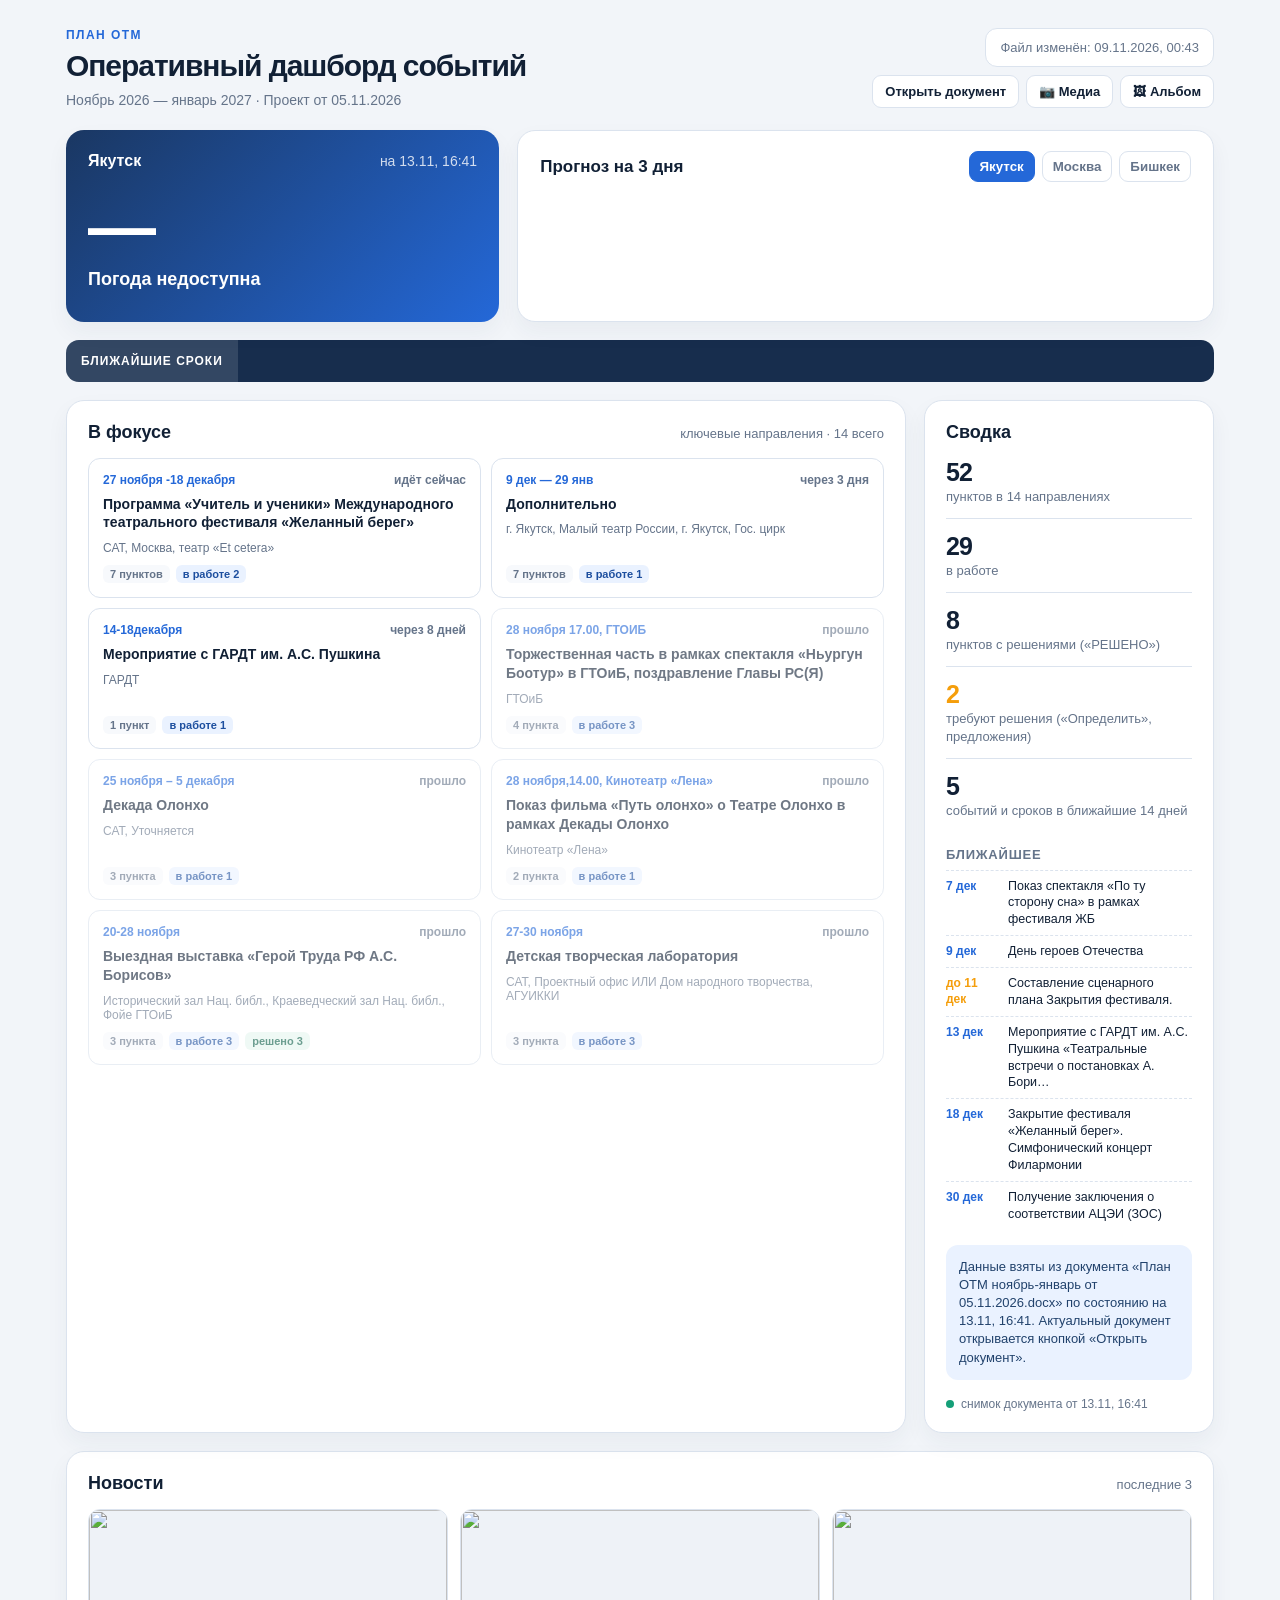
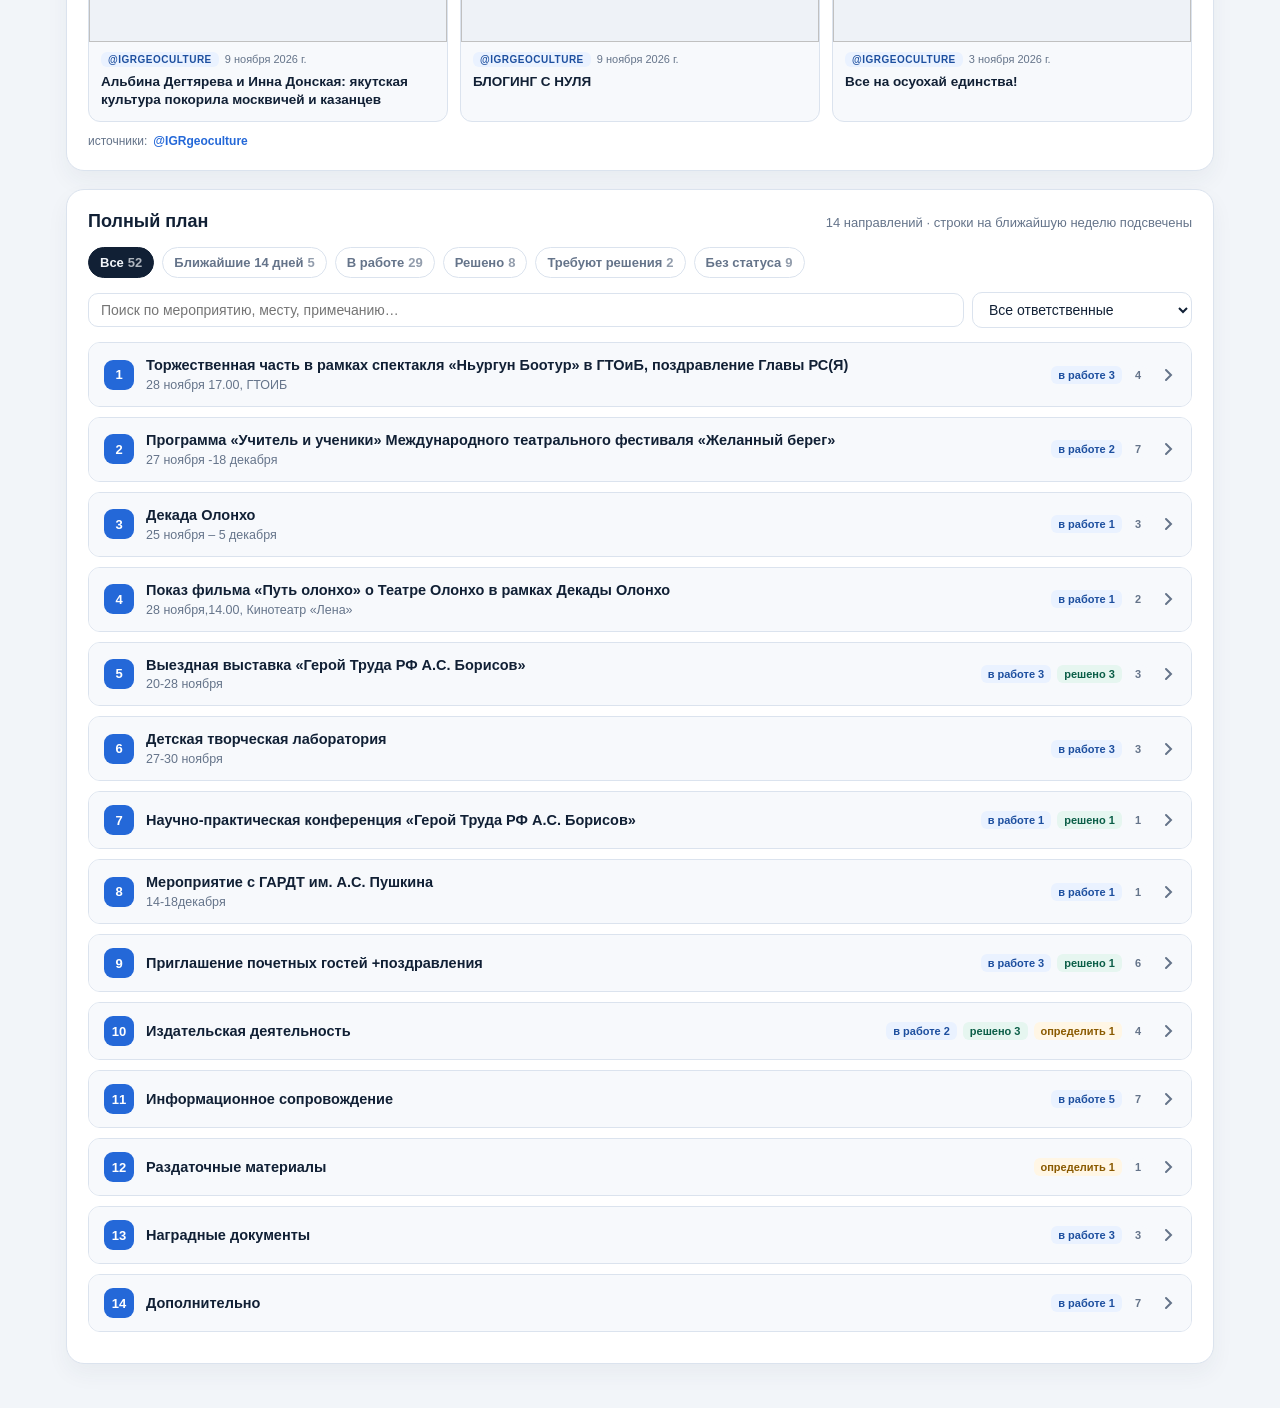
==== commit 0a1758ff: "update otm-dashboard-live.html" ====
--- a/otm-dashboard-live.html
+++ b/otm-dashboard-live.html
@@ -243,7 +243,7 @@
     </div>
   </div>
 
-<script>window.OTM_SNAPSHOT = {"xml": "<?xml version=\"1.0\" ?><w:document xmlns:w16se=\"http://schemas.microsoft.com/office/word/2015/wordml/symex\" xmlns:vyd=\"http://volga.yandex.com/schemas/document/model\" xmlns:mc=\"http://schemas.openxmlformats.org/markup-compatibility/2006\" xmlns:w=\"http://schemas.openxmlformats.org/wordprocessingml/2006/main\" xmlns:w14=\"http://schemas.microsoft.com/office/word/2010/wordml\" xmlns:w15=\"http://schemas.microsoft.com/office/word/2012/wordml\" xmlns:wp14=\"http://schemas.microsoft.com/office/word/2010/wordprocessingDrawing\" mc:Ignorable=\"vyd w14 w15 w16se wp14\" w:conformance=\"transitional\"><w:background/><w:body vyd:_id=\"vyd:00000000000001\"><w:p w:rsidR=\"00CA6D3B\" w:rsidRDefault=\"001F1230\" vyd:_id=\"vyd:00000000000102\"><w:pPr><w:jc w:val=\"end\"/><w:rPr><w:rFonts w:ascii=\"Times New Roman\" w:hAnsi=\"Times New Roman\" w:cs=\"Times New Roman\"/><w:sz w:val=\"28\"/><w:i w:val=\"1\"/><\/w:rPr><\/w:pPr><w:r><w:rPr><w:rFonts w:ascii=\"Times New Roman\" w:hAnsi=\"Times New Roman\" w:cs=\"Times New Roman\"/><w:sz w:val=\"28\"/><w:i w:val=\"1\"/><\/w:rPr><w:t vyd:_id=\"vyd:00000000000104\">Проект от 05.11<\/w:t><\/w:r><w:r><w:rPr><w:rFonts w:ascii=\"Times New Roman\" w:hAnsi=\"Times New Roman\" w:cs=\"Times New Roman\"/><w:sz w:val=\"28\"/><w:i w:val=\"1\"/><\/w:rPr><w:t vyd:_id=\"vyd:00000000000103\">.2026 г.<\/w:t><\/w:r><\/w:p><w:p w:rsidR=\"00CA6D3B\" w:rsidRDefault=\"001F1230\" vyd:_id=\"vyd:000000000000zz\"><w:pPr><w:spacing w:after=\"0\"/><w:jc w:val=\"center\"/><w:rPr><w:rFonts w:ascii=\"Times New Roman\" w:hAnsi=\"Times New Roman\" w:cs=\"Times New Roman\"/><w:sz w:val=\"28\"/><w:b w:val=\"1\"/><\/w:rPr><\/w:pPr><w:r><w:rPr><w:rFonts w:ascii=\"Times New Roman\" w:hAnsi=\"Times New Roman\" w:cs=\"Times New Roman\"/><w:sz w:val=\"28\"/><w:b w:val=\"1\"/><\/w:rPr><w:t vyd:_id=\"vyd:00000000000101\" xml:space=\"preserve\">СВОДНЫЙ <\/w:t><\/w:r><w:r><w:rPr><w:rFonts w:ascii=\"Times New Roman\" w:hAnsi=\"Times New Roman\" w:cs=\"Times New Roman\"/><w:sz w:val=\"28\"/><w:b w:val=\"1\"/><\/w:rPr><w:t vyd:_id=\"vyd:00000000000100\">ПЛАН<\/w:t><\/w:r><\/w:p><w:p w:rsidR=\"00CA6D3B\" w:rsidRDefault=\"00C60FBF\" vyd:_id=\"vyd:000000000000zw\"><w:pPr><w:spacing w:after=\"0\"/><w:jc w:val=\"center\"/><w:rPr><w:rFonts w:ascii=\"Times New Roman\" w:hAnsi=\"Times New Roman\" w:cs=\"Times New Roman\"/><w:sz w:val=\"28\"/><w:b w:val=\"1\"/><\/w:rPr><\/w:pPr><w:r><w:rPr><w:rFonts w:ascii=\"Times New Roman\" w:hAnsi=\"Times New Roman\" w:cs=\"Times New Roman\"/><w:sz w:val=\"28\"/><w:b w:val=\"1\"/><\/w:rPr><w:t vyd:_id=\"vyd:000000000000zy\">основных организ<\/w:t><\/w:r><w:r><w:rPr><w:rFonts w:ascii=\"Times New Roman\" w:hAnsi=\"Times New Roman\" w:cs=\"Times New Roman\"/><w:sz w:val=\"28\"/><w:b w:val=\"1\"/><\/w:rPr><w:t vyd:_id=\"vyd:000000000000zx\">ационно-технических мероприятий<\/w:t><\/w:r><\/w:p><w:p w:rsidR=\"00CA6D3B\" w:rsidRDefault=\"001F1230\" w:rsidP=\"001F1230\" vyd:_id=\"vyd:000000000000zt\"><w:pPr><w:spacing w:after=\"0\"/><w:jc w:val=\"center\"/><w:rPr><w:rFonts w:ascii=\"Times New Roman\" w:hAnsi=\"Times New Roman\" w:cs=\"Times New Roman\"/><w:sz w:val=\"28\"/><w:i w:val=\"1\"/><\/w:rPr><\/w:pPr><w:r><w:rPr><w:rFonts w:ascii=\"Times New Roman\" w:hAnsi=\"Times New Roman\" w:cs=\"Times New Roman\"/><w:sz w:val=\"28\"/><w:i w:val=\"1\"/><\/w:rPr><w:t vyd:_id=\"vyd:000000000000zv\" xml:space=\"preserve\">Ноябрь 2026 –январь <\/w:t><\/w:r><w:r><w:rPr><w:rFonts w:ascii=\"Times New Roman\" w:hAnsi=\"Times New Roman\" w:cs=\"Times New Roman\"/><w:sz w:val=\"28\"/><w:i w:val=\"1\"/><\/w:rPr><w:t vyd:_id=\"vyd:000000000000zu\">2027<\/w:t><\/w:r><\/w:p><w:p w:rsidR=\"001F1230\" w:rsidRPr=\"001F1230\" w:rsidRDefault=\"001F1230\" w:rsidP=\"001F1230\" vyd:_id=\"vyd:000000000000zs\"><w:pPr><w:spacing w:after=\"0\"/><w:jc w:val=\"center\"/><w:rPr><w:rFonts w:ascii=\"Times New Roman\" w:hAnsi=\"Times New Roman\" w:cs=\"Times New Roman\"/><w:sz w:val=\"28\"/><w:i w:val=\"1\"/><\/w:rPr><\/w:pPr><\/w:p><w:tbl vyd:_id=\"vyd:00000000000004\"><w:tblPr><w:tblStyle w:val=\"a3\"/><w:tblLayout w:type=\"fixed\"/><w:tblLook w:firstRow=\"1\" w:lastRow=\"0\" w:firstColumn=\"1\" w:lastColumn=\"0\" w:noHBand=\"0\" w:noVBand=\"1\" w:val=\"07c5\"/><\/w:tblPr><w:tblGrid><w:gridCol w:w=\"846\"/><w:gridCol w:w=\"3685\"/><w:gridCol w:w=\"1843\"/><w:gridCol w:w=\"1559\"/><w:gridCol w:w=\"2755.5\"/><w:gridCol w:w=\"4757.5\"/><\/w:tblGrid><w:tr w:rsidR=\"00CA6D3B\" w:rsidTr=\"009C24AE\" vyd:_id=\"vyd:000000000000z9\"><w:trPr><w:trHeight w:val=\"503\"/><\/w:trPr><w:tc vyd:_id=\"vyd:000000000000zp\"><w:tcPr/><w:p w:rsidR=\"00CA6D3B\" w:rsidRDefault=\"00C60FBF\" vyd:_id=\"vyd:000000000000zq\"><w:pPr><w:spacing w:after=\"0\" w:line=\"240\" w:lineRule=\"auto\"/><w:jc w:val=\"center\"/><w:rPr><w:rFonts w:ascii=\"Times New Roman\" w:hAnsi=\"Times New Roman\" w:cs=\"Times New Roman\"/><w:sz w:val=\"28\"/><w:b w:val=\"1\"/><\/w:rPr><\/w:pPr><w:r><w:rPr><w:rFonts w:ascii=\"Times New Roman\" w:hAnsi=\"Times New Roman\" w:cs=\"Times New Roman\"/><w:sz w:val=\"28\"/><w:b w:val=\"1\"/><\/w:rPr><w:t vyd:_id=\"vyd:000000000000zr\">№<\/w:t><\/w:r><\/w:p><\/w:tc><w:tc vyd:_id=\"vyd:000000000000zm\"><w:tcPr/><w:p w:rsidR=\"00CA6D3B\" w:rsidRDefault=\"00C60FBF\" vyd:_id=\"vyd:000000000000zn\"><w:pPr><w:spacing w:after=\"0\" w:line=\"240\" w:lineRule=\"auto\"/><w:jc w:val=\"center\"/><w:rPr><w:rFonts w:ascii=\"Times New Roman\" w:hAnsi=\"Times New Roman\" w:cs=\"Times New Roman\"/><w:sz w:val=\"28\"/><w:b w:val=\"1\"/><\/w:rPr><\/w:pPr><w:r><w:rPr><w:rFonts w:ascii=\"Times New Roman\" w:hAnsi=\"Times New Roman\" w:cs=\"Times New Roman\"/><w:sz w:val=\"28\"/><w:b w:val=\"1\"/><\/w:rPr><w:t vyd:_id=\"vyd:000000000000zo\">Мероприятие<\/w:t><\/w:r><\/w:p><\/w:tc><w:tc vyd:_id=\"vyd:000000000000zj\"><w:tcPr/><w:p w:rsidR=\"00CA6D3B\" w:rsidRDefault=\"00C60FBF\" w:rsidP=\"00A833D8\" vyd:_id=\"vyd:000000000000zk\"><w:pPr><w:spacing w:after=\"0\" w:line=\"240\" w:lineRule=\"auto\"/><w:jc w:val=\"center\"/><w:rPr><w:rFonts w:ascii=\"Times New Roman\" w:hAnsi=\"Times New Roman\" w:cs=\"Times New Roman\"/><w:sz w:val=\"28\"/><w:b w:val=\"1\"/><\/w:rPr><\/w:pPr><w:r><w:rPr><w:rFonts w:ascii=\"Times New Roman\" w:hAnsi=\"Times New Roman\" w:cs=\"Times New Roman\"/><w:sz w:val=\"28\"/><w:b w:val=\"1\"/><\/w:rPr><w:t vyd:_id=\"vyd:000000000000zl\" xml:space=\"preserve\">Дата <\/w:t><\/w:r><\/w:p><\/w:tc><w:tc vyd:_id=\"vyd:000000000000zg\"><w:tcPr/><w:p w:rsidR=\"00CA6D3B\" w:rsidRDefault=\"00C60FBF\" w:rsidP=\"00A833D8\" vyd:_id=\"vyd:000000000000zh\"><w:pPr><w:spacing w:after=\"0\" w:line=\"240\" w:lineRule=\"auto\"/><w:jc w:val=\"center\"/><w:rPr><w:rFonts w:ascii=\"Times New Roman\" w:hAnsi=\"Times New Roman\" w:cs=\"Times New Roman\"/><w:sz w:val=\"28\"/><w:b w:val=\"1\"/><\/w:rPr><\/w:pPr><w:r><w:rPr><w:rFonts w:ascii=\"Times New Roman\" w:hAnsi=\"Times New Roman\" w:cs=\"Times New Roman\"/><w:sz w:val=\"28\"/><w:b w:val=\"1\"/><\/w:rPr><w:t vyd:_id=\"vyd:000000000000zi\">Место<\/w:t><\/w:r><\/w:p><\/w:tc><w:tc vyd:_id=\"vyd:000000000000zd\"><w:tcPr/><w:p w:rsidR=\"00CA6D3B\" w:rsidRDefault=\"00C60FBF\" vyd:_id=\"vyd:000000000000ze\"><w:pPr><w:spacing w:after=\"0\" w:line=\"240\" w:lineRule=\"auto\"/><w:jc w:val=\"center\"/><w:rPr><w:rFonts w:ascii=\"Times New Roman\" w:hAnsi=\"Times New Roman\" w:cs=\"Times New Roman\"/><w:sz w:val=\"28\"/><w:b w:val=\"1\"/><\/w:rPr><\/w:pPr><w:r><w:rPr><w:rFonts w:ascii=\"Times New Roman\" w:hAnsi=\"Times New Roman\" w:cs=\"Times New Roman\"/><w:sz w:val=\"28\"/><w:b w:val=\"1\"/><\/w:rPr><w:t vyd:_id=\"vyd:000000000000zf\">Ответственные<\/w:t><\/w:r><\/w:p><\/w:tc><w:tc vyd:_id=\"vyd:000000000000za\"><w:tcPr/><w:p w:rsidR=\"00CA6D3B\" w:rsidRDefault=\"00C60FBF\" vyd:_id=\"vyd:000000000000zb\"><w:pPr><w:spacing w:after=\"0\" w:line=\"240\" w:lineRule=\"auto\"/><w:jc w:val=\"center\"/><w:rPr><w:rFonts w:ascii=\"Times New Roman\" w:hAnsi=\"Times New Roman\" w:cs=\"Times New Roman\"/><w:sz w:val=\"28\"/><w:b w:val=\"1\"/><\/w:rPr><\/w:pPr><w:r><w:rPr><w:rFonts w:ascii=\"Times New Roman\" w:hAnsi=\"Times New Roman\" w:cs=\"Times New Roman\"/><w:sz w:val=\"28\"/><w:b w:val=\"1\"/><\/w:rPr><w:t vyd:_id=\"vyd:000000000000zc\">Примечание<\/w:t><\/w:r><\/w:p><\/w:tc><\/w:tr><w:tr w:rsidR=\"00A22DDE\" w:rsidTr=\"009C24AE\" vyd:_id=\"vyd:000000000000yp\"><w:trPr><w:trHeight w:val=\"829\"/><\/w:trPr><w:tc vyd:_id=\"vyd:000000000000z6\"><w:tcPr><w:shd w:val=\"clear\" w:color=\"auto\" w:fill=\"DBDBDB\" w:themeFill=\"accent3\" w:themeFillTint=\"66\"/><\/w:tcPr><w:p w:rsidR=\"00A22DDE\" w:rsidRDefault=\"00A22DDE\" vyd:_id=\"vyd:000000000000z7\"><w:pPr><w:spacing w:after=\"0\" w:line=\"240\" w:lineRule=\"auto\"/><w:rPr><w:rFonts w:ascii=\"Times New Roman\" w:hAnsi=\"Times New Roman\" w:cs=\"Times New Roman\"/><w:sz w:val=\"28\"/><\/w:rPr><\/w:pPr><w:r><w:rPr><w:rFonts w:ascii=\"Times New Roman\" w:hAnsi=\"Times New Roman\" w:cs=\"Times New Roman\"/><w:sz w:val=\"28\"/><\/w:rPr><w:t vyd:_id=\"vyd:000000000000z8\">1<\/w:t><\/w:r><\/w:p><\/w:tc><w:tc vyd:_id=\"vyd:000000000000yq\"><w:tcPr><w:hMerge w:val=\"restart\"/><w:shd w:val=\"clear\" w:color=\"auto\" w:fill=\"DBDBDB\" w:themeFill=\"accent3\" w:themeFillTint=\"66\"/><\/w:tcPr><w:p w:rsidR=\"00A22DDE\" w:rsidRDefault=\"00A22DDE\" w:rsidP=\"00A22DDE\" vyd:_id=\"vyd:000000000000z3\"><w:pPr><w:spacing w:after=\"0\" w:line=\"240\" w:lineRule=\"auto\"/><w:jc w:val=\"center\"/><w:rPr><w:rFonts w:ascii=\"Times New Roman\" w:hAnsi=\"Times New Roman\" w:cs=\"Times New Roman\"/><w:sz w:val=\"28\"/><w:b w:val=\"1\"/><\/w:rPr><\/w:pPr><w:r><w:rPr><w:rFonts w:ascii=\"Times New Roman\" w:hAnsi=\"Times New Roman\" w:cs=\"Times New Roman\"/><w:sz w:val=\"28\"/><w:b w:val=\"1\"/><\/w:rPr><w:t vyd:_id=\"vyd:000000000000z5\">Торжественная часть в рамках спектакля «Ньургун Боотур» в ГТОиБ, поздравление Главы РС(Я)<\/w:t><\/w:r><w:r><w:rPr><w:rFonts w:ascii=\"Times New Roman\" w:hAnsi=\"Times New Roman\" w:cs=\"Times New Roman\"/><w:sz w:val=\"28\"/><w:b w:val=\"1\"/><\/w:rPr><w:t vyd:_id=\"vyd:000000000000z4\">:<\/w:t><\/w:r><\/w:p><w:p w:rsidR=\"00A22DDE\" w:rsidRPr=\"00A22DDE\" w:rsidRDefault=\"00A22DDE\" w:rsidP=\"00A22DDE\" vyd:_id=\"vyd:000000000000yz\"><w:pPr><w:spacing w:after=\"0\" w:line=\"240\" w:lineRule=\"auto\"/><w:jc w:val=\"center\"/><w:rPr><w:rFonts w:ascii=\"Times New Roman\" w:hAnsi=\"Times New Roman\" w:cs=\"Times New Roman\"/><w:sz w:val=\"28\"/><w:b w:val=\"1\"/><\/w:rPr><\/w:pPr><w:r><w:rPr><w:rFonts w:ascii=\"Times New Roman\" w:hAnsi=\"Times New Roman\" w:cs=\"Times New Roman\"/><w:sz w:val=\"28\"/><w:b w:val=\"1\"/><w:shd w:val=\"clear\" w:fill=\"#ffff00\"/><\/w:rPr><w:t vyd:_id=\"vyd:000000000000z2\" xml:space=\"preserve\">28 ноября <\/w:t><\/w:r><w:r><w:rPr><w:rFonts w:ascii=\"Times New Roman\" w:hAnsi=\"Times New Roman\" w:cs=\"Times New Roman\"/><w:sz w:val=\"28\"/><w:b w:val=\"1\"/><w:shd w:val=\"clear\" w:fill=\"#ffff00\"/><\/w:rPr><w:t vyd:_id=\"vyd:000000000000z1\">17.00<\/w:t><\/w:r><w:r><w:rPr><w:rFonts w:ascii=\"Times New Roman\" w:hAnsi=\"Times New Roman\" w:cs=\"Times New Roman\"/><w:sz w:val=\"28\"/><w:b w:val=\"1\"/><w:shd w:val=\"clear\" w:fill=\"#ffff00\"/><\/w:rPr><w:t vyd:_id=\"vyd:000000000000z0\">, ГТОИБ<\/w:t><\/w:r><\/w:p><\/w:tc><w:tc vyd:_id=\"vyd:000000000000yx\"><w:tcPr><w:hMerge w:val=\"continue\"/><w:shd w:val=\"clear\" w:color=\"auto\" w:fill=\"DBDBDB\" w:themeFill=\"accent3\" w:themeFillTint=\"66\"/><\/w:tcPr><w:p vyd:_id=\"vyd:000000000000yy\"/><\/w:tc><w:tc vyd:_id=\"vyd:000000000000yv\"><w:tcPr><w:hMerge w:val=\"continue\"/><w:shd w:val=\"clear\" w:color=\"auto\" w:fill=\"DBDBDB\" w:themeFill=\"accent3\" w:themeFillTint=\"66\"/><\/w:tcPr><w:p vyd:_id=\"vyd:000000000000yw\"/><\/w:tc><w:tc vyd:_id=\"vyd:000000000000yt\"><w:tcPr><w:hMerge w:val=\"continue\"/><w:shd w:val=\"clear\" w:color=\"auto\" w:fill=\"DBDBDB\" w:themeFill=\"accent3\" w:themeFillTint=\"66\"/><\/w:tcPr><w:p vyd:_id=\"vyd:000000000000yu\"/><\/w:tc><w:tc vyd:_id=\"vyd:000000000000yr\"><w:tcPr><w:hMerge w:val=\"continue\"/><w:shd w:val=\"clear\" w:color=\"auto\" w:fill=\"DBDBDB\" w:themeFill=\"accent3\" w:themeFillTint=\"66\"/><\/w:tcPr><w:p vyd:_id=\"vyd:000000000000ys\"/><\/w:tc><\/w:tr><w:tr w:rsidR=\"001D62E1\" w:rsidTr=\"009C24AE\" vyd:_id=\"vyd:000000000000y6\"><w:trPr><w:trHeight w:val=\"699\"/><\/w:trPr><w:tc vyd:_id=\"vyd:000000000000ym\"><w:tcPr/><w:p w:rsidR=\"001D62E1\" w:rsidRDefault=\"001D62E1\" w:rsidP=\"001D62E1\" vyd:_id=\"vyd:000000000000yn\"><w:pPr><w:spacing w:after=\"0\" w:line=\"240\" w:lineRule=\"auto\"/><w:rPr><w:rFonts w:ascii=\"Times New Roman\" w:hAnsi=\"Times New Roman\" w:cs=\"Times New Roman\"/><w:sz w:val=\"28\"/><\/w:rPr><\/w:pPr><w:r><w:rPr><w:rFonts w:ascii=\"Times New Roman\" w:hAnsi=\"Times New Roman\" w:cs=\"Times New Roman\"/><w:sz w:val=\"28\"/><\/w:rPr><w:t vyd:_id=\"vyd:000000000000yo\">1.1.<\/w:t><\/w:r><\/w:p><\/w:tc><w:tc vyd:_id=\"vyd:000000000000yj\"><w:tcPr/><w:p w:rsidR=\"001D62E1\" w:rsidRDefault=\"001D62E1\" w:rsidP=\"00CC72D4\" vyd:_id=\"vyd:000000000000yk\"><w:pPr><w:spacing w:after=\"0\" w:line=\"240\" w:lineRule=\"auto\"/><w:rPr><w:rFonts w:ascii=\"Times New Roman\" w:hAnsi=\"Times New Roman\" w:cs=\"Times New Roman\"/><w:sz w:val=\"28\"/><\/w:rPr><\/w:pPr><w:r><w:rPr><w:rFonts w:ascii=\"Times New Roman\" w:hAnsi=\"Times New Roman\" w:cs=\"Times New Roman\"/><w:sz w:val=\"28\"/><\/w:rPr><w:t vyd:_id=\"vyd:000000000000yl\">Проведение Торжественной части. Общая координация и контроль.<\/w:t><\/w:r><\/w:p><\/w:tc><w:tc vyd:_id=\"vyd:000000000000yg\"><w:tcPr/><w:p w:rsidR=\"001D62E1\" w:rsidRDefault=\"001D62E1\" w:rsidP=\"001D62E1\" vyd:_id=\"vyd:000000000000yh\"><w:pPr><w:spacing w:after=\"0\" w:line=\"240\" w:lineRule=\"auto\"/><w:rPr><w:rFonts w:ascii=\"Times New Roman\" w:hAnsi=\"Times New Roman\" w:cs=\"Times New Roman\"/><w:sz w:val=\"28\"/><\/w:rPr><\/w:pPr><w:r><w:rPr><w:rFonts w:ascii=\"Times New Roman\" w:hAnsi=\"Times New Roman\" w:cs=\"Times New Roman\"/><w:sz w:val=\"28\"/><\/w:rPr><w:t vyd:_id=\"vyd:000000000000yi\">28 ноября, 17.00<\/w:t><\/w:r><\/w:p><\/w:tc><w:tc vyd:_id=\"vyd:000000000000yd\"><w:tcPr/><w:p w:rsidR=\"001D62E1\" w:rsidRDefault=\"001D62E1\" w:rsidP=\"001D62E1\" vyd:_id=\"vyd:000000000000ye\"><w:pPr><w:spacing w:after=\"0\" w:line=\"240\" w:lineRule=\"auto\"/><w:rPr><w:rFonts w:ascii=\"Times New Roman\" w:hAnsi=\"Times New Roman\" w:cs=\"Times New Roman\"/><w:sz w:val=\"28\"/><\/w:rPr><\/w:pPr><w:r><w:rPr><w:rFonts w:ascii=\"Times New Roman\" w:hAnsi=\"Times New Roman\" w:cs=\"Times New Roman\"/><w:sz w:val=\"28\"/><\/w:rPr><w:t vyd:_id=\"vyd:000000000000yf\">ГТОиБ<\/w:t><\/w:r><\/w:p><\/w:tc><w:tc vyd:_id=\"vyd:000000000000ya\"><w:tcPr/><w:p w:rsidR=\"001D62E1\" w:rsidRDefault=\"001D62E1\" w:rsidP=\"001D62E1\" vyd:_id=\"vyd:000000000000yb\"><w:pPr><w:spacing w:after=\"0\" w:line=\"240\" w:lineRule=\"auto\"/><w:rPr><w:rFonts w:ascii=\"Times New Roman\" w:hAnsi=\"Times New Roman\" w:cs=\"Times New Roman\"/><w:sz w:val=\"28\"/><\/w:rPr><\/w:pPr><w:r><w:rPr><w:rFonts w:ascii=\"Times New Roman\" w:hAnsi=\"Times New Roman\" w:cs=\"Times New Roman\"/><w:sz w:val=\"28\"/><\/w:rPr><w:t vyd:_id=\"vyd:000000000000yc\">Мартынов А.Н., Садовский А.Ю.<\/w:t><\/w:r><\/w:p><\/w:tc><w:tc vyd:_id=\"vyd:000000000000y7\"><w:tcPr/><w:p w:rsidR=\"001D62E1\" w:rsidRDefault=\"001D62E1\" w:rsidP=\"001D62E1\" vyd:_id=\"vyd:000000000000y8\"><w:pPr><w:spacing w:after=\"0\" w:line=\"240\" w:lineRule=\"auto\"/><w:rPr><w:rFonts w:ascii=\"Times New Roman\" w:hAnsi=\"Times New Roman\" w:cs=\"Times New Roman\"/><w:sz w:val=\"28\"/><\/w:rPr><\/w:pPr><w:r><w:rPr><w:rFonts w:ascii=\"Times New Roman\" w:hAnsi=\"Times New Roman\" w:cs=\"Times New Roman\"/><w:sz w:val=\"28\"/><\/w:rPr><w:t vyd:_id=\"vyd:000000000000y9\">В работе<\/w:t><\/w:r><\/w:p><\/w:tc><\/w:tr><w:tr w:rsidR=\"00A22DDE\" w:rsidTr=\"009C24AE\" vyd:_id=\"vyd:000000000000xn\"><w:trPr><w:trHeight w:val=\"928\"/><\/w:trPr><w:tc vyd:_id=\"vyd:000000000000y3\"><w:tcPr/><w:p w:rsidR=\"00A22DDE\" w:rsidRDefault=\"00A22DDE\" w:rsidP=\"00A22DDE\" vyd:_id=\"vyd:000000000000y4\"><w:pPr><w:spacing w:after=\"0\" w:line=\"240\" w:lineRule=\"auto\"/><w:rPr><w:rFonts w:ascii=\"Times New Roman\" w:hAnsi=\"Times New Roman\" w:cs=\"Times New Roman\"/><w:sz w:val=\"28\"/><\/w:rPr><\/w:pPr><w:r><w:rPr><w:rFonts w:ascii=\"Times New Roman\" w:hAnsi=\"Times New Roman\" w:cs=\"Times New Roman\"/><w:sz w:val=\"28\"/><\/w:rPr><w:t vyd:_id=\"vyd:000000000000y5\">1.2.<\/w:t><\/w:r><\/w:p><\/w:tc><w:tc vyd:_id=\"vyd:000000000000y0\"><w:tcPr/><w:p w:rsidR=\"00A22DDE\" w:rsidRDefault=\"00A22DDE\" w:rsidP=\"00A22DDE\" vyd:_id=\"vyd:000000000000y1\"><w:pPr><w:spacing w:after=\"0\" w:line=\"240\" w:lineRule=\"auto\"/><w:rPr><w:rFonts w:ascii=\"Times New Roman\" w:hAnsi=\"Times New Roman\" w:cs=\"Times New Roman\"/><w:sz w:val=\"28\"/><\/w:rPr><\/w:pPr><w:r><w:rPr><w:rFonts w:ascii=\"Times New Roman\" w:hAnsi=\"Times New Roman\" w:cs=\"Times New Roman\"/><w:sz w:val=\"28\"/><\/w:rPr><w:t vyd:_id=\"vyd:000000000000y2\">Составление сценарного плана торжественной части<\/w:t><\/w:r><\/w:p><\/w:tc><w:tc vyd:_id=\"vyd:000000000000xx\"><w:tcPr/><w:p w:rsidR=\"00A22DDE\" w:rsidRDefault=\"00A833D8\" w:rsidP=\"00A22DDE\" vyd:_id=\"vyd:000000000000xy\"><w:pPr><w:spacing w:after=\"0\" w:line=\"240\" w:lineRule=\"auto\"/><w:rPr><w:rFonts w:ascii=\"Times New Roman\" w:hAnsi=\"Times New Roman\" w:cs=\"Times New Roman\"/><w:sz w:val=\"28\"/><\/w:rPr><\/w:pPr><w:r><w:rPr><w:rFonts w:ascii=\"Times New Roman\" w:hAnsi=\"Times New Roman\" w:cs=\"Times New Roman\"/><w:sz w:val=\"28\"/><\/w:rPr><w:t vyd:_id=\"vyd:000000000000xz\">До 18 ноября<\/w:t><\/w:r><\/w:p><\/w:tc><w:tc vyd:_id=\"vyd:000000000000xu\"><w:tcPr/><w:p w:rsidR=\"00A22DDE\" w:rsidRDefault=\"00A22DDE\" w:rsidP=\"00A22DDE\" vyd:_id=\"vyd:000000000000xv\"><w:pPr><w:spacing w:after=\"0\" w:line=\"240\" w:lineRule=\"auto\"/><w:rPr><w:rFonts w:ascii=\"Times New Roman\" w:hAnsi=\"Times New Roman\" w:cs=\"Times New Roman\"/><w:sz w:val=\"28\"/><\/w:rPr><\/w:pPr><w:r><w:rPr><w:rFonts w:ascii=\"Times New Roman\" w:hAnsi=\"Times New Roman\" w:cs=\"Times New Roman\"/><w:sz w:val=\"28\"/><\/w:rPr><w:t vyd:_id=\"vyd:000000000000xw\">-<\/w:t><\/w:r><\/w:p><\/w:tc><w:tc vyd:_id=\"vyd:000000000000xr\"><w:tcPr/><w:p w:rsidR=\"00A22DDE\" w:rsidRDefault=\"00A22DDE\" w:rsidP=\"00A22DDE\" vyd:_id=\"vyd:000000000000xs\"><w:pPr><w:spacing w:after=\"0\" w:line=\"240\" w:lineRule=\"auto\"/><w:rPr><w:rFonts w:ascii=\"Times New Roman\" w:hAnsi=\"Times New Roman\" w:cs=\"Times New Roman\"/><w:sz w:val=\"28\"/><\/w:rPr><\/w:pPr><w:r><w:rPr><w:rFonts w:ascii=\"Times New Roman\" w:hAnsi=\"Times New Roman\" w:cs=\"Times New Roman\"/><w:sz w:val=\"28\"/><\/w:rPr><w:t vyd:_id=\"vyd:000000000000xt\">Мартынов А.Н., Садовский А.Ю.<\/w:t><\/w:r><\/w:p><\/w:tc><w:tc vyd:_id=\"vyd:000000000000xo\"><w:tcPr/><w:p w:rsidR=\"00A22DDE\" w:rsidRDefault=\"00A833D8\" w:rsidP=\"00A22DDE\" vyd:_id=\"vyd:000000000000xp\"><w:pPr><w:spacing w:after=\"0\" w:line=\"240\" w:lineRule=\"auto\"/><w:rPr><w:rFonts w:ascii=\"Times New Roman\" w:hAnsi=\"Times New Roman\" w:cs=\"Times New Roman\"/><w:sz w:val=\"28\"/><\/w:rPr><\/w:pPr><w:r><w:rPr><w:rFonts w:ascii=\"Times New Roman\" w:hAnsi=\"Times New Roman\" w:cs=\"Times New Roman\"/><w:sz w:val=\"28\"/><\/w:rPr><w:t vyd:_id=\"vyd:000000000000xq\">В работе<\/w:t><\/w:r><\/w:p><\/w:tc><\/w:tr><w:tr w:rsidR=\"00A22DDE\" w:rsidTr=\"00CC72D4\" vyd:_id=\"vyd:000000000000x1\"><w:trPr><w:trHeight w:val=\"1344\"/><\/w:trPr><w:tc vyd:_id=\"vyd:000000000000xk\"><w:tcPr/><w:p w:rsidR=\"00A22DDE\" w:rsidRDefault=\"00A22DDE\" w:rsidP=\"00A22DDE\" vyd:_id=\"vyd:000000000000xl\"><w:pPr><w:spacing w:after=\"0\" w:line=\"240\" w:lineRule=\"auto\"/><w:rPr><w:rFonts w:ascii=\"Times New Roman\" w:hAnsi=\"Times New Roman\" w:cs=\"Times New Roman\"/><w:sz w:val=\"28\"/><\/w:rPr><\/w:pPr><w:r><w:rPr><w:rFonts w:ascii=\"Times New Roman\" w:hAnsi=\"Times New Roman\" w:cs=\"Times New Roman\"/><w:sz w:val=\"28\"/><\/w:rPr><w:t vyd:_id=\"vyd:000000000000xm\">1.3.<\/w:t><\/w:r><\/w:p><\/w:tc><w:tc vyd:_id=\"vyd:000000000000xh\"><w:tcPr/><w:p w:rsidR=\"00A22DDE\" w:rsidRDefault=\"002C59D0\" w:rsidP=\"00CC72D4\" vyd:_id=\"vyd:000000000000xi\"><w:pPr><w:spacing w:after=\"0\" w:line=\"240\" w:lineRule=\"auto\"/><w:rPr><w:rFonts w:ascii=\"Times New Roman\" w:hAnsi=\"Times New Roman\" w:cs=\"Times New Roman\"/><w:sz w:val=\"28\"/><\/w:rPr><\/w:pPr><w:r><w:rPr><w:rFonts w:ascii=\"Times New Roman\" w:hAnsi=\"Times New Roman\" w:cs=\"Times New Roman\"/><w:sz w:val=\"28\"/><\/w:rPr><w:t vyd:_id=\"vyd:000000000000xj\">Приглашение гостей. Составление сводного списка приглашенных<\/w:t><\/w:r><w:r><w:rPr><w:rFonts w:ascii=\"Times New Roman\" w:hAnsi=\"Times New Roman\" w:cs=\"Times New Roman\"/><w:sz w:val=\"28\"/><\/w:rPr><w:t vyd:_id=\"vyd:mw4lqgf5dzyx28\" xml:space=\"preserve\"> <\/w:t><\/w:r><\/w:p><\/w:tc><w:tc vyd:_id=\"vyd:000000000000xe\"><w:tcPr/><w:p w:rsidR=\"00A22DDE\" w:rsidRDefault=\"00A833D8\" w:rsidP=\"00A22DDE\" vyd:_id=\"vyd:000000000000xf\"><w:pPr><w:spacing w:after=\"0\" w:line=\"240\" w:lineRule=\"auto\"/><w:rPr><w:rFonts w:ascii=\"Times New Roman\" w:hAnsi=\"Times New Roman\" w:cs=\"Times New Roman\"/><w:sz w:val=\"28\"/><\/w:rPr><\/w:pPr><w:r><w:rPr><w:rFonts w:ascii=\"Times New Roman\" w:hAnsi=\"Times New Roman\" w:cs=\"Times New Roman\"/><w:sz w:val=\"28\"/><\/w:rPr><w:t vyd:_id=\"vyd:000000000000xg\">До 13 ноября<\/w:t><\/w:r><\/w:p><\/w:tc><w:tc vyd:_id=\"vyd:000000000000xb\"><w:tcPr/><w:p w:rsidR=\"00A22DDE\" w:rsidRDefault=\"00A22DDE\" w:rsidP=\"00A22DDE\" vyd:_id=\"vyd:000000000000xc\"><w:pPr><w:spacing w:after=\"0\" w:line=\"240\" w:lineRule=\"auto\"/><w:rPr><w:rFonts w:ascii=\"Times New Roman\" w:hAnsi=\"Times New Roman\" w:cs=\"Times New Roman\"/><w:sz w:val=\"28\"/><\/w:rPr><\/w:pPr><w:r><w:rPr><w:rFonts w:ascii=\"Times New Roman\" w:hAnsi=\"Times New Roman\" w:cs=\"Times New Roman\"/><w:sz w:val=\"28\"/><\/w:rPr><w:t vyd:_id=\"vyd:000000000000xd\">-<\/w:t><\/w:r><\/w:p><\/w:tc><w:tc vyd:_id=\"vyd:000000000000x8\"><w:tcPr/><w:p w:rsidR=\"00A22DDE\" w:rsidRDefault=\"00A22DDE\" w:rsidP=\"00A22DDE\" vyd:_id=\"vyd:000000000000x9\"><w:pPr><w:spacing w:after=\"0\" w:line=\"240\" w:lineRule=\"auto\"/><w:rPr><w:rFonts w:ascii=\"Times New Roman\" w:hAnsi=\"Times New Roman\" w:cs=\"Times New Roman\"/><w:sz w:val=\"28\"/><\/w:rPr><\/w:pPr><w:r><w:rPr><w:rFonts w:ascii=\"Times New Roman\" w:hAnsi=\"Times New Roman\" w:cs=\"Times New Roman\"/><w:sz w:val=\"28\"/><\/w:rPr><w:t vyd:_id=\"vyd:000000000000xa\">Николаева И.И., Сивцева Н.Е.<\/w:t><\/w:r><\/w:p><\/w:tc><w:tc vyd:_id=\"vyd:000000000000x2\"><w:tcPr/><w:p w:rsidR=\"00A22DDE\" w:rsidRDefault=\"00CC72D4\" w:rsidP=\"00A22DDE\" vyd:_id=\"vyd:000000000000x3\"><w:pPr><w:spacing w:after=\"0\" w:line=\"240\" w:lineRule=\"auto\"/><w:rPr><w:rFonts w:ascii=\"Times New Roman\" w:hAnsi=\"Times New Roman\" w:cs=\"Times New Roman\"/><w:sz w:val=\"28\"/><\/w:rPr><\/w:pPr><w:r><w:rPr><w:rFonts w:ascii=\"Times New Roman\" w:hAnsi=\"Times New Roman\" w:cs=\"Times New Roman\"/><w:sz w:val=\"28\"/><\/w:rPr><w:t vyd:_id=\"vyd:000000000000x7\">П<\/w:t><\/w:r><w:r><w:rPr><w:rFonts w:ascii=\"Times New Roman\" w:hAnsi=\"Times New Roman\" w:cs=\"Times New Roman\"/><w:sz w:val=\"28\"/><\/w:rPr><w:t vyd:_id=\"vyd:000000000000x6\">очетные гости федерального и республиканского масштаба, учреждения культуры<\/w:t><\/w:r><w:r><w:rPr><w:rFonts w:ascii=\"Times New Roman\" w:hAnsi=\"Times New Roman\" w:cs=\"Times New Roman\"/><w:sz w:val=\"28\"/><\/w:rPr><w:t vyd:_id=\"vyd:000000000000x5\">, ветераны культуры, союзы и др<\/w:t><\/w:r><w:r><w:rPr><w:rFonts w:ascii=\"Times New Roman\" w:hAnsi=\"Times New Roman\" w:cs=\"Times New Roman\"/><w:sz w:val=\"28\"/><\/w:rPr><w:t vyd:_id=\"vyd:000000000000x4\">.<\/w:t><\/w:r><\/w:p><\/w:tc><\/w:tr><w:tr w:rsidR=\"00A22DDE\" w:rsidTr=\"00CC72D4\" vyd:_id=\"vyd:000000000000wh\"><w:trPr><w:trHeight w:val=\"1264\"/><\/w:trPr><w:tc vyd:_id=\"vyd:000000000000wy\"><w:tcPr/><w:p w:rsidR=\"00A22DDE\" w:rsidRDefault=\"00A22DDE\" w:rsidP=\"00A22DDE\" vyd:_id=\"vyd:000000000000wz\"><w:pPr><w:spacing w:after=\"0\" w:line=\"240\" w:lineRule=\"auto\"/><w:rPr><w:rFonts w:ascii=\"Times New Roman\" w:hAnsi=\"Times New Roman\" w:cs=\"Times New Roman\"/><w:sz w:val=\"28\"/><\/w:rPr><\/w:pPr><w:r><w:rPr><w:rFonts w:ascii=\"Times New Roman\" w:hAnsi=\"Times New Roman\" w:cs=\"Times New Roman\"/><w:sz w:val=\"28\"/><\/w:rPr><w:t vyd:_id=\"vyd:000000000000x0\" xml:space=\"preserve\">1.4. <\/w:t><\/w:r><\/w:p><\/w:tc><w:tc vyd:_id=\"vyd:000000000000wu\"><w:tcPr/><w:p w:rsidR=\"00A22DDE\" w:rsidRDefault=\"00A833D8\" w:rsidP=\"00CC72D4\" vyd:_id=\"vyd:000000000000wv\"><w:pPr><w:spacing w:after=\"0\" w:line=\"240\" w:lineRule=\"auto\"/><w:rPr><w:rFonts w:ascii=\"Times New Roman\" w:hAnsi=\"Times New Roman\" w:cs=\"Times New Roman\"/><w:sz w:val=\"28\"/><\/w:rPr><\/w:pPr><w:r><w:rPr><w:rFonts w:ascii=\"Times New Roman\" w:hAnsi=\"Times New Roman\" w:cs=\"Times New Roman\"/><w:sz w:val=\"28\"/><\/w:rPr><w:t vyd:_id=\"vyd:000000000000wx\">Составление списка для поздравлений<\/w:t><\/w:r><w:r><w:rPr><w:rFonts w:ascii=\"Times New Roman\" w:hAnsi=\"Times New Roman\" w:cs=\"Times New Roman\"/><w:sz w:val=\"28\"/><\/w:rPr><w:t vyd:_id=\"vyd:000000000000ww\" xml:space=\"preserve\"> от учреждений и гостей в <\/w:t><\/w:r><w:r><w:rPr><w:rFonts w:ascii=\"Times New Roman\" w:hAnsi=\"Times New Roman\" w:cs=\"Times New Roman\"/><w:sz w:val=\"28\"/><\/w:rPr><w:t vyd:_id=\"vyd:mw3d71kbv7891k\" xml:space=\"preserve\">рамках торжественной части <\/w:t><\/w:r><\/w:p><\/w:tc><w:tc vyd:_id=\"vyd:000000000000wr\"><w:tcPr/><w:p w:rsidR=\"00A22DDE\" w:rsidRDefault=\"00A833D8\" w:rsidP=\"00A22DDE\" vyd:_id=\"vyd:000000000000ws\"><w:pPr><w:spacing w:after=\"0\" w:line=\"240\" w:lineRule=\"auto\"/><w:rPr><w:rFonts w:ascii=\"Times New Roman\" w:hAnsi=\"Times New Roman\" w:cs=\"Times New Roman\"/><w:sz w:val=\"28\"/><\/w:rPr><\/w:pPr><w:r><w:rPr><w:rFonts w:ascii=\"Times New Roman\" w:hAnsi=\"Times New Roman\" w:cs=\"Times New Roman\"/><w:sz w:val=\"28\"/><\/w:rPr><w:t vyd:_id=\"vyd:000000000000wt\">До 13 ноября<\/w:t><\/w:r><\/w:p><\/w:tc><w:tc vyd:_id=\"vyd:000000000000wo\"><w:tcPr/><w:p w:rsidR=\"00A22DDE\" w:rsidRDefault=\"00A22DDE\" w:rsidP=\"00A22DDE\" vyd:_id=\"vyd:000000000000wp\"><w:pPr><w:spacing w:after=\"0\" w:line=\"240\" w:lineRule=\"auto\"/><w:rPr><w:rFonts w:ascii=\"Times New Roman\" w:hAnsi=\"Times New Roman\" w:cs=\"Times New Roman\"/><w:sz w:val=\"28\"/><\/w:rPr><\/w:pPr><w:r><w:rPr><w:rFonts w:ascii=\"Times New Roman\" w:hAnsi=\"Times New Roman\" w:cs=\"Times New Roman\"/><w:sz w:val=\"28\"/><\/w:rPr><w:t vyd:_id=\"vyd:000000000000wq\">-<\/w:t><\/w:r><\/w:p><\/w:tc><w:tc vyd:_id=\"vyd:000000000000wl\"><w:tcPr/><w:p w:rsidR=\"00A22DDE\" w:rsidRDefault=\"00A22DDE\" w:rsidP=\"00A22DDE\" vyd:_id=\"vyd:000000000000wm\"><w:pPr><w:spacing w:after=\"0\" w:line=\"240\" w:lineRule=\"auto\"/><w:rPr><w:rFonts w:ascii=\"Times New Roman\" w:hAnsi=\"Times New Roman\" w:cs=\"Times New Roman\"/><w:sz w:val=\"28\"/><\/w:rPr><\/w:pPr><w:r><w:rPr><w:rFonts w:ascii=\"Times New Roman\" w:hAnsi=\"Times New Roman\" w:cs=\"Times New Roman\"/><w:sz w:val=\"28\"/><\/w:rPr><w:t vyd:_id=\"vyd:000000000000wn\">Николаева И.И., Сивцева Н.Е<\/w:t><\/w:r><w:ins w:id=\"0\" w:author=\"Анжелика Бережнова\" w:date=\"2026-11-06T05:49:59.420Z\"><w:r><w:rPr><w:rFonts w:ascii=\"Times New Roman\" w:hAnsi=\"Times New Roman\" w:cs=\"Times New Roman\"/><w:sz w:val=\"28\"/><\/w:rPr><w:t vyd:_id=\"vyd:mw4k239jl91c21\" xml:space=\"preserve\">. <\/w:t><\/w:r><\/w:ins><w:del w:id=\"1\" w:author=\"Анжелика Бережнова\" w:date=\"2026-11-06T05:49:55.941Z\"><w:r><w:rPr><w:rFonts w:ascii=\"Times New Roman\" w:hAnsi=\"Times New Roman\" w:cs=\"Times New Roman\"/><w:sz w:val=\"28\"/><\/w:rPr><w:delText vyd:_id=\"vyd:mw4k20knaccm99\">.<\/w:delText><\/w:r><\/w:del><\/w:p><\/w:tc><w:tc vyd:_id=\"vyd:000000000000wi\"><w:tcPr/><w:p w:rsidR=\"00A22DDE\" w:rsidRDefault=\"00A22DDE\" w:rsidP=\"00A22DDE\" vyd:_id=\"vyd:000000000000wj\"><w:pPr><w:spacing w:after=\"0\" w:line=\"240\" w:lineRule=\"auto\"/><w:rPr><w:rFonts w:ascii=\"Times New Roman\" w:hAnsi=\"Times New Roman\" w:cs=\"Times New Roman\"/><w:sz w:val=\"28\"/><\/w:rPr><\/w:pPr><w:r><w:rPr><w:rFonts w:ascii=\"Times New Roman\" w:hAnsi=\"Times New Roman\" w:cs=\"Times New Roman\"/><w:sz w:val=\"28\"/><\/w:rPr><w:t vyd:_id=\"vyd:000000000000wk\">В работе<\/w:t><\/w:r><\/w:p><\/w:tc><\/w:tr><w:tr w:rsidR=\"00A22DDE\" w:rsidRPr=\"00A833D8\" w:rsidTr=\"009C24AE\" vyd:_id=\"vyd:000000000000w0\"><w:trPr><w:trHeight w:val=\"703\"/><\/w:trPr><w:tc vyd:_id=\"vyd:000000000000we\"><w:tcPr><w:shd w:val=\"clear\" w:color=\"auto\" w:fill=\"DBDBDB\" w:themeFill=\"accent3\" w:themeFillTint=\"66\"/><\/w:tcPr><w:p w:rsidR=\"00A22DDE\" w:rsidRPr=\"00A833D8\" w:rsidRDefault=\"00A22DDE\" w:rsidP=\"00A22DDE\" vyd:_id=\"vyd:000000000000wf\"><w:pPr><w:spacing w:after=\"0\" w:line=\"240\" w:lineRule=\"auto\"/><w:rPr><w:rFonts w:ascii=\"Times New Roman\" w:hAnsi=\"Times New Roman\" w:cs=\"Times New Roman\"/><w:sz w:val=\"28\"/><w:b w:val=\"1\"/><\/w:rPr><\/w:pPr><w:r><w:rPr><w:rFonts w:ascii=\"Times New Roman\" w:hAnsi=\"Times New Roman\" w:cs=\"Times New Roman\"/><w:sz w:val=\"28\"/><w:b w:val=\"1\"/><\/w:rPr><w:t vyd:_id=\"vyd:000000000000wg\">2<\/w:t><\/w:r><\/w:p><\/w:tc><w:tc vyd:_id=\"vyd:000000000000w1\"><w:tcPr><w:hMerge w:val=\"restart\"/><w:shd w:val=\"clear\" w:color=\"auto\" w:fill=\"DBDBDB\" w:themeFill=\"accent3\" w:themeFillTint=\"66\"/><\/w:tcPr><w:p w:rsidR=\"00A22DDE\" w:rsidRDefault=\"00A22DDE\" w:rsidP=\"00A833D8\" vyd:_id=\"vyd:000000000000wc\"><w:pPr><w:spacing w:after=\"0\" w:line=\"240\" w:lineRule=\"auto\"/><w:jc w:val=\"center\"/><w:rPr><w:rFonts w:ascii=\"Times New Roman\" w:hAnsi=\"Times New Roman\" w:cs=\"Times New Roman\"/><w:sz w:val=\"28\"/><w:b w:val=\"1\"/><\/w:rPr><\/w:pPr><w:r><w:rPr><w:rFonts w:ascii=\"Times New Roman\" w:hAnsi=\"Times New Roman\" w:cs=\"Times New Roman\"/><w:sz w:val=\"28\"/><w:b w:val=\"1\"/><\/w:rPr><w:t vyd:_id=\"vyd:000000000000wd\">Программа «Учитель и ученики» Международного театрального фестиваля «Желанный берег»<\/w:t><\/w:r><\/w:p><w:p w:rsidR=\"00A833D8\" w:rsidRPr=\"00A833D8\" w:rsidRDefault=\"00A833D8\" w:rsidP=\"00A833D8\" vyd:_id=\"vyd:000000000000wa\"><w:pPr><w:spacing w:after=\"0\" w:line=\"240\" w:lineRule=\"auto\"/><w:jc w:val=\"center\"/><w:rPr><w:rFonts w:ascii=\"Times New Roman\" w:hAnsi=\"Times New Roman\" w:cs=\"Times New Roman\"/><w:sz w:val=\"28\"/><w:b w:val=\"1\"/><\/w:rPr><\/w:pPr><w:r><w:rPr><w:rFonts w:ascii=\"Times New Roman\" w:hAnsi=\"Times New Roman\" w:cs=\"Times New Roman\"/><w:sz w:val=\"28\"/><w:b w:val=\"1\"/><w:shd w:val=\"clear\" w:fill=\"#ffff00\"/><\/w:rPr><w:t vyd:_id=\"vyd:000000000000wb\">27 ноября -18 декабря<\/w:t><\/w:r><\/w:p><\/w:tc><w:tc vyd:_id=\"vyd:000000000000w8\"><w:tcPr><w:hMerge w:val=\"continue\"/><w:shd w:val=\"clear\" w:color=\"auto\" w:fill=\"DBDBDB\" w:themeFill=\"accent3\" w:themeFillTint=\"66\"/><\/w:tcPr><w:p vyd:_id=\"vyd:000000000000w9\"/><\/w:tc><w:tc vyd:_id=\"vyd:000000000000w6\"><w:tcPr><w:hMerge w:val=\"continue\"/><w:shd w:val=\"clear\" w:color=\"auto\" w:fill=\"DBDBDB\" w:themeFill=\"accent3\" w:themeFillTint=\"66\"/><\/w:tcPr><w:p vyd:_id=\"vyd:000000000000w7\"/><\/w:tc><w:tc vyd:_id=\"vyd:000000000000w4\"><w:tcPr><w:hMerge w:val=\"continue\"/><w:shd w:val=\"clear\" w:color=\"auto\" w:fill=\"DBDBDB\" w:themeFill=\"accent3\" w:themeFillTint=\"66\"/><\/w:tcPr><w:p vyd:_id=\"vyd:000000000000w5\"/><\/w:tc><w:tc vyd:_id=\"vyd:000000000000w2\"><w:tcPr><w:hMerge w:val=\"continue\"/><w:shd w:val=\"clear\" w:color=\"auto\" w:fill=\"DBDBDB\" w:themeFill=\"accent3\" w:themeFillTint=\"66\"/><\/w:tcPr><w:p vyd:_id=\"vyd:000000000000w3\"/><\/w:tc><\/w:tr><w:tr w:rsidR=\"00A22DDE\" w:rsidTr=\"009C24AE\" vyd:_id=\"vyd:000000000000vg\"><w:trPr><w:trHeight w:val=\"845\"/><\/w:trPr><w:tc vyd:_id=\"vyd:000000000000vx\"><w:tcPr/><w:p w:rsidR=\"00A22DDE\" w:rsidRDefault=\"00A833D8\" w:rsidP=\"00A22DDE\" vyd:_id=\"vyd:000000000000vy\"><w:pPr><w:spacing w:after=\"0\" w:line=\"240\" w:lineRule=\"auto\"/><w:rPr><w:rFonts w:ascii=\"Times New Roman\" w:hAnsi=\"Times New Roman\" w:cs=\"Times New Roman\"/><w:sz w:val=\"28\"/><\/w:rPr><\/w:pPr><w:r><w:rPr><w:rFonts w:ascii=\"Times New Roman\" w:hAnsi=\"Times New Roman\" w:cs=\"Times New Roman\"/><w:sz w:val=\"28\"/><\/w:rPr><w:t vyd:_id=\"vyd:000000000000vz\">2.1.<\/w:t><\/w:r><\/w:p><\/w:tc><w:tc vyd:_id=\"vyd:000000000000vt\"><w:tcPr/><w:p w:rsidR=\"00A22DDE\" w:rsidRDefault=\"00A22DDE\" w:rsidP=\"00A22DDE\" vyd:_id=\"vyd:000000000000vu\"><w:pPr><w:spacing w:after=\"0\" w:line=\"240\" w:lineRule=\"auto\"/><w:rPr><w:rFonts w:ascii=\"Times New Roman\" w:hAnsi=\"Times New Roman\" w:cs=\"Times New Roman\"/><w:sz w:val=\"28\"/><\/w:rPr><\/w:pPr><w:r><w:rPr><w:rFonts w:ascii=\"Times New Roman\" w:hAnsi=\"Times New Roman\" w:cs=\"Times New Roman\"/><w:sz w:val=\"28\"/><\/w:rPr><w:t vyd:_id=\"vyd:000000000000vw\">Составление программы<\/w:t><\/w:r><w:r><w:rPr><w:rFonts w:ascii=\"Times New Roman\" w:hAnsi=\"Times New Roman\" w:cs=\"Times New Roman\"/><w:sz w:val=\"28\"/><\/w:rPr><w:t vyd:_id=\"vyd:000000000000vv\" xml:space=\"preserve\"> фестиваля<\/w:t><\/w:r><\/w:p><\/w:tc><w:tc vyd:_id=\"vyd:000000000000vq\"><w:tcPr/><w:p w:rsidR=\"00A22DDE\" w:rsidRDefault=\"00CC72D4\" w:rsidP=\"00A22DDE\" vyd:_id=\"vyd:000000000000vr\"><w:pPr><w:spacing w:after=\"0\" w:line=\"240\" w:lineRule=\"auto\"/><w:rPr><w:rFonts w:ascii=\"Times New Roman\" w:hAnsi=\"Times New Roman\" w:cs=\"Times New Roman\"/><w:sz w:val=\"28\"/><\/w:rPr><\/w:pPr><w:r><w:rPr><w:rFonts w:ascii=\"Times New Roman\" w:hAnsi=\"Times New Roman\" w:cs=\"Times New Roman\"/><w:sz w:val=\"28\"/><\/w:rPr><w:t vyd:_id=\"vyd:000000000000vs\">Ноябрь<\/w:t><\/w:r><\/w:p><\/w:tc><w:tc vyd:_id=\"vyd:000000000000vn\"><w:tcPr/><w:p w:rsidR=\"00A22DDE\" w:rsidRDefault=\"00A833D8\" w:rsidP=\"00A22DDE\" vyd:_id=\"vyd:000000000000vo\"><w:pPr><w:spacing w:after=\"0\" w:line=\"240\" w:lineRule=\"auto\"/><w:rPr><w:rFonts w:ascii=\"Times New Roman\" w:hAnsi=\"Times New Roman\" w:cs=\"Times New Roman\"/><w:sz w:val=\"28\"/><\/w:rPr><\/w:pPr><w:r><w:rPr><w:rFonts w:ascii=\"Times New Roman\" w:hAnsi=\"Times New Roman\" w:cs=\"Times New Roman\"/><w:sz w:val=\"28\"/><\/w:rPr><w:t vyd:_id=\"vyd:000000000000vp\">-<\/w:t><\/w:r><\/w:p><\/w:tc><w:tc vyd:_id=\"vyd:000000000000vk\"><w:tcPr/><w:p w:rsidR=\"00A22DDE\" w:rsidRDefault=\"00A22DDE\" w:rsidP=\"00A22DDE\" vyd:_id=\"vyd:000000000000vl\"><w:pPr><w:spacing w:after=\"0\" w:line=\"240\" w:lineRule=\"auto\"/><w:rPr><w:rFonts w:ascii=\"Times New Roman\" w:hAnsi=\"Times New Roman\" w:cs=\"Times New Roman\"/><w:sz w:val=\"28\"/><\/w:rPr><\/w:pPr><w:r><w:rPr><w:rFonts w:ascii=\"Times New Roman\" w:hAnsi=\"Times New Roman\" w:cs=\"Times New Roman\"/><w:sz w:val=\"28\"/><\/w:rPr><w:t vyd:_id=\"vyd:000000000000vm\">Садовский А.Ю., Захаров М.А., Илларионова Н.И.<\/w:t><\/w:r><\/w:p><\/w:tc><w:tc vyd:_id=\"vyd:000000000000vh\"><w:tcPr/><w:p w:rsidR=\"00A22DDE\" w:rsidRDefault=\"00A22DDE\" w:rsidP=\"00A22DDE\" vyd:_id=\"vyd:000000000000vi\"><w:pPr><w:spacing w:after=\"0\" w:line=\"240\" w:lineRule=\"auto\"/><w:rPr><w:rFonts w:ascii=\"Times New Roman\" w:hAnsi=\"Times New Roman\" w:cs=\"Times New Roman\"/><w:sz w:val=\"28\"/><\/w:rPr><\/w:pPr><w:r><w:rPr><w:rFonts w:ascii=\"Times New Roman\" w:hAnsi=\"Times New Roman\" w:cs=\"Times New Roman\"/><w:sz w:val=\"28\"/><\/w:rPr><w:t vyd:_id=\"vyd:000000000000vj\">Программа на 4 л. утверждена (03.11.2026)<\/w:t><\/w:r><\/w:p><\/w:tc><\/w:tr><w:tr w:rsidR=\"00B46F4C\" w:rsidTr=\"009C24AE\" vyd:_id=\"vyd:000000000000uw\"><w:trPr><w:trHeight w:val=\"1139\"/><\/w:trPr><w:tc vyd:_id=\"vyd:000000000000vd\"><w:tcPr><w:vMerge w:val=\"restart\"/><\/w:tcPr><w:p w:rsidR=\"00B46F4C\" w:rsidRDefault=\"00B46F4C\" w:rsidP=\"001D62E1\" vyd:_id=\"vyd:000000000000ve\"><w:pPr><w:spacing w:after=\"0\" w:line=\"240\" w:lineRule=\"auto\"/><w:rPr><w:rFonts w:ascii=\"Times New Roman\" w:hAnsi=\"Times New Roman\" w:cs=\"Times New Roman\"/><w:sz w:val=\"28\"/><\/w:rPr><\/w:pPr><w:r><w:rPr><w:rFonts w:ascii=\"Times New Roman\" w:hAnsi=\"Times New Roman\" w:cs=\"Times New Roman\"/><w:sz w:val=\"28\"/><\/w:rPr><w:t vyd:_id=\"vyd:000000000000vf\">2.2.<\/w:t><\/w:r><\/w:p><\/w:tc><w:tc vyd:_id=\"vyd:000000000000v9\"><w:tcPr/><w:p w:rsidR=\"00B46F4C\" w:rsidRDefault=\"00CC72D4\" w:rsidP=\"00CC72D4\" vyd:_id=\"vyd:000000000000va\"><w:pPr><w:spacing w:after=\"0\" w:line=\"240\" w:lineRule=\"auto\"/><w:rPr><w:rFonts w:ascii=\"Times New Roman\" w:hAnsi=\"Times New Roman\" w:cs=\"Times New Roman\"/><w:sz w:val=\"28\"/><\/w:rPr><\/w:pPr><w:r><w:rPr><w:rFonts w:ascii=\"Times New Roman\" w:hAnsi=\"Times New Roman\" w:cs=\"Times New Roman\"/><w:sz w:val=\"28\"/><\/w:rPr><w:t vyd:_id=\"vyd:000000000000vc\" xml:space=\"preserve\">Открытие фестиваля. <\/w:t><\/w:r><w:r><w:rPr><w:rFonts w:ascii=\"Times New Roman\" w:hAnsi=\"Times New Roman\" w:cs=\"Times New Roman\"/><w:sz w:val=\"28\"/><\/w:rPr><w:t vyd:_id=\"vyd:000000000000vb\">Показ спектакля «Куданса Великий»<\/w:t><\/w:r><\/w:p><\/w:tc><w:tc vyd:_id=\"vyd:000000000000v6\"><w:tcPr/><w:p w:rsidR=\"00B46F4C\" w:rsidRDefault=\"00B46F4C\" w:rsidP=\"00A833D8\" vyd:_id=\"vyd:000000000000v7\"><w:pPr><w:spacing w:after=\"0\" w:line=\"240\" w:lineRule=\"auto\"/><w:rPr><w:rFonts w:ascii=\"Times New Roman\" w:hAnsi=\"Times New Roman\" w:cs=\"Times New Roman\"/><w:sz w:val=\"28\"/><\/w:rPr><\/w:pPr><w:r><w:rPr><w:rFonts w:ascii=\"Times New Roman\" w:hAnsi=\"Times New Roman\" w:cs=\"Times New Roman\"/><w:sz w:val=\"28\"/><\/w:rPr><w:t vyd:_id=\"vyd:000000000000v8\">27 ноября, 18.00<\/w:t><\/w:r><\/w:p><\/w:tc><w:tc vyd:_id=\"vyd:000000000000v3\"><w:tcPr/><w:p w:rsidR=\"00B46F4C\" w:rsidRDefault=\"00B46F4C\" w:rsidP=\"00A833D8\" vyd:_id=\"vyd:000000000000v4\"><w:pPr><w:spacing w:after=\"0\" w:line=\"240\" w:lineRule=\"auto\"/><w:rPr><w:rFonts w:ascii=\"Times New Roman\" w:hAnsi=\"Times New Roman\" w:cs=\"Times New Roman\"/><w:sz w:val=\"28\"/><\/w:rPr><\/w:pPr><w:r><w:rPr><w:rFonts w:ascii=\"Times New Roman\" w:hAnsi=\"Times New Roman\" w:cs=\"Times New Roman\"/><w:sz w:val=\"28\"/><\/w:rPr><w:t vyd:_id=\"vyd:000000000000v5\">САТ<\/w:t><\/w:r><\/w:p><\/w:tc><w:tc vyd:_id=\"vyd:000000000000v0\"><w:tcPr/><w:p w:rsidR=\"00B46F4C\" w:rsidRDefault=\"00B46F4C\" w:rsidP=\"00A833D8\" vyd:_id=\"vyd:000000000000v1\"><w:pPr><w:spacing w:after=\"0\" w:line=\"240\" w:lineRule=\"auto\"/><w:rPr><w:rFonts w:ascii=\"Times New Roman\" w:hAnsi=\"Times New Roman\" w:cs=\"Times New Roman\"/><w:sz w:val=\"28\"/><\/w:rPr><\/w:pPr><w:r><w:rPr><w:rFonts w:ascii=\"Times New Roman\" w:hAnsi=\"Times New Roman\" w:cs=\"Times New Roman\"/><w:sz w:val=\"28\"/><\/w:rPr><w:t vyd:_id=\"vyd:000000000000v2\">Илларионова Н.И., Захаров М.А., Борисова З.А.<\/w:t><\/w:r><\/w:p><\/w:tc><w:tc vyd:_id=\"vyd:000000000000ux\"><w:tcPr/><w:p w:rsidR=\"00B46F4C\" w:rsidRDefault=\"00B46F4C\" w:rsidP=\"00A833D8\" vyd:_id=\"vyd:000000000000uy\"><w:pPr><w:spacing w:after=\"0\" w:line=\"240\" w:lineRule=\"auto\"/><w:rPr><w:rFonts w:ascii=\"Times New Roman\" w:hAnsi=\"Times New Roman\" w:cs=\"Times New Roman\"/><w:sz w:val=\"28\"/><\/w:rPr><\/w:pPr><w:r><w:rPr><w:rFonts w:ascii=\"Times New Roman\" w:hAnsi=\"Times New Roman\" w:cs=\"Times New Roman\"/><w:sz w:val=\"28\"/><\/w:rPr><w:t vyd:_id=\"vyd:000000000000uz\">В работе<\/w:t><\/w:r><\/w:p><\/w:tc><\/w:tr><w:tr w:rsidR=\"00B46F4C\" w:rsidTr=\"009C24AE\" vyd:_id=\"vyd:000000000000uf\"><w:trPr><w:trHeight w:val=\"987\"/><\/w:trPr><w:tc vyd:_id=\"vyd:000000000000uu\"><w:tcPr><w:vMerge w:val=\"continue\"/><\/w:tcPr><w:p w:rsidR=\"00B46F4C\" w:rsidRDefault=\"00B46F4C\" w:rsidP=\"001D62E1\" vyd:_id=\"vyd:000000000000uv\"><w:pPr><w:spacing w:after=\"0\" w:line=\"240\" w:lineRule=\"auto\"/><w:rPr><w:rFonts w:ascii=\"Times New Roman\" w:hAnsi=\"Times New Roman\" w:cs=\"Times New Roman\"/><w:sz w:val=\"28\"/><\/w:rPr><\/w:pPr><\/w:p><\/w:tc><w:tc vyd:_id=\"vyd:000000000000ur\"><w:tcPr/><w:p w:rsidR=\"00B46F4C\" w:rsidRDefault=\"00B46F4C\" w:rsidP=\"001D62E1\" vyd:_id=\"vyd:000000000000us\"><w:pPr><w:spacing w:after=\"0\" w:line=\"240\" w:lineRule=\"auto\"/><w:rPr><w:rFonts w:ascii=\"Times New Roman\" w:hAnsi=\"Times New Roman\" w:cs=\"Times New Roman\"/><w:sz w:val=\"28\"/><\/w:rPr><\/w:pPr><w:r><w:rPr><w:rFonts w:ascii=\"Times New Roman\" w:hAnsi=\"Times New Roman\" w:cs=\"Times New Roman\"/><w:sz w:val=\"28\"/><\/w:rPr><w:t vyd:_id=\"vyd:000000000000ut\">Составление сценарного плана Открытия фестиваля<\/w:t><\/w:r><\/w:p><\/w:tc><w:tc vyd:_id=\"vyd:000000000000uo\"><w:tcPr/><w:p w:rsidR=\"00B46F4C\" w:rsidRDefault=\"00B46F4C\" w:rsidP=\"001D62E1\" vyd:_id=\"vyd:000000000000up\"><w:pPr><w:spacing w:after=\"0\" w:line=\"240\" w:lineRule=\"auto\"/><w:rPr><w:rFonts w:ascii=\"Times New Roman\" w:hAnsi=\"Times New Roman\" w:cs=\"Times New Roman\"/><w:sz w:val=\"28\"/><\/w:rPr><\/w:pPr><w:r><w:rPr><w:rFonts w:ascii=\"Times New Roman\" w:hAnsi=\"Times New Roman\" w:cs=\"Times New Roman\"/><w:sz w:val=\"28\"/><\/w:rPr><w:t vyd:_id=\"vyd:000000000000uq\">До 18 ноября<\/w:t><\/w:r><\/w:p><\/w:tc><w:tc vyd:_id=\"vyd:000000000000ul\"><w:tcPr/><w:p w:rsidR=\"00B46F4C\" w:rsidRDefault=\"00B46F4C\" w:rsidP=\"001D62E1\" vyd:_id=\"vyd:000000000000um\"><w:pPr><w:spacing w:after=\"0\" w:line=\"240\" w:lineRule=\"auto\"/><w:rPr><w:rFonts w:ascii=\"Times New Roman\" w:hAnsi=\"Times New Roman\" w:cs=\"Times New Roman\"/><w:sz w:val=\"28\"/><\/w:rPr><\/w:pPr><w:r><w:rPr><w:rFonts w:ascii=\"Times New Roman\" w:hAnsi=\"Times New Roman\" w:cs=\"Times New Roman\"/><w:sz w:val=\"28\"/><\/w:rPr><w:t vyd:_id=\"vyd:000000000000un\">-<\/w:t><\/w:r><\/w:p><\/w:tc><w:tc vyd:_id=\"vyd:000000000000ui\"><w:tcPr/><w:p w:rsidR=\"00B46F4C\" w:rsidRDefault=\"00B46F4C\" w:rsidP=\"001D62E1\" vyd:_id=\"vyd:000000000000uj\"><w:pPr><w:spacing w:after=\"0\" w:line=\"240\" w:lineRule=\"auto\"/><w:rPr><w:rFonts w:ascii=\"Times New Roman\" w:hAnsi=\"Times New Roman\" w:cs=\"Times New Roman\"/><w:sz w:val=\"28\"/><\/w:rPr><\/w:pPr><w:r><w:rPr><w:rFonts w:ascii=\"Times New Roman\" w:hAnsi=\"Times New Roman\" w:cs=\"Times New Roman\"/><w:sz w:val=\"28\"/><\/w:rPr><w:t vyd:_id=\"vyd:000000000000uk\">Садовский А.Ю., Захаров М.А., Илларионова Н.И.<\/w:t><\/w:r><\/w:p><\/w:tc><w:tc vyd:_id=\"vyd:000000000000ug\"><w:tcPr/><w:p w:rsidR=\"00B46F4C\" w:rsidRDefault=\"00B46F4C\" w:rsidP=\"001D62E1\" vyd:_id=\"vyd:000000000000uh\"><w:pPr><w:spacing w:after=\"0\" w:line=\"240\" w:lineRule=\"auto\"/><w:rPr><w:rFonts w:ascii=\"Times New Roman\" w:hAnsi=\"Times New Roman\" w:cs=\"Times New Roman\"/><w:sz w:val=\"28\"/><\/w:rPr><\/w:pPr><\/w:p><\/w:tc><\/w:tr><w:tr w:rsidR=\"00AE4F3F\" w:rsidTr=\"009C24AE\" vyd:_id=\"vyd:000000000000tw\"><w:tc vyd:_id=\"vyd:000000000000ub\"><w:tcPr/><w:p w:rsidR=\"00AE4F3F\" w:rsidRDefault=\"00B46F4C\" w:rsidP=\"00B46F4C\" vyd:_id=\"vyd:000000000000uc\"><w:pPr><w:spacing w:after=\"0\" w:line=\"240\" w:lineRule=\"auto\"/><w:rPr><w:rFonts w:ascii=\"Times New Roman\" w:hAnsi=\"Times New Roman\" w:cs=\"Times New Roman\"/><w:sz w:val=\"28\"/><\/w:rPr><\/w:pPr><w:r><w:rPr><w:rFonts w:ascii=\"Times New Roman\" w:hAnsi=\"Times New Roman\" w:cs=\"Times New Roman\"/><w:sz w:val=\"28\"/><\/w:rPr><w:t vyd:_id=\"vyd:000000000000ue\">2.3<\/w:t><\/w:r><w:r><w:rPr><w:rFonts w:ascii=\"Times New Roman\" w:hAnsi=\"Times New Roman\" w:cs=\"Times New Roman\"/><w:sz w:val=\"28\"/><\/w:rPr><w:t vyd:_id=\"vyd:000000000000ud\">.<\/w:t><\/w:r><\/w:p><\/w:tc><w:tc vyd:_id=\"vyd:000000000000u8\"><w:tcPr/><w:p w:rsidR=\"00AE4F3F\" w:rsidRDefault=\"00AE4F3F\" w:rsidP=\"00B46F4C\" vyd:_id=\"vyd:000000000000u9\"><w:pPr><w:spacing w:after=\"0\" w:line=\"240\" w:lineRule=\"auto\"/><w:rPr><w:rFonts w:ascii=\"Times New Roman\" w:hAnsi=\"Times New Roman\" w:cs=\"Times New Roman\"/><w:sz w:val=\"28\"/><\/w:rPr><\/w:pPr><w:r><w:rPr><w:rFonts w:ascii=\"Times New Roman\" w:hAnsi=\"Times New Roman\" w:cs=\"Times New Roman\"/><w:sz w:val=\"28\"/><\/w:rPr><w:t vyd:_id=\"vyd:000000000000ua\">Показ спектакля «По ту сторону сна» в рамках фестиваля ЖБ<\/w:t><\/w:r><\/w:p><\/w:tc><w:tc vyd:_id=\"vyd:000000000000u5\"><w:tcPr/><w:p w:rsidR=\"00AE4F3F\" w:rsidRDefault=\"00AE4F3F\" w:rsidP=\"00B46F4C\" vyd:_id=\"vyd:000000000000u6\"><w:pPr><w:spacing w:after=\"0\" w:line=\"240\" w:lineRule=\"auto\"/><w:rPr><w:rFonts w:ascii=\"Times New Roman\" w:hAnsi=\"Times New Roman\" w:cs=\"Times New Roman\"/><w:sz w:val=\"28\"/><\/w:rPr><\/w:pPr><w:r><w:rPr><w:rFonts w:ascii=\"Times New Roman\" w:hAnsi=\"Times New Roman\" w:cs=\"Times New Roman\"/><w:sz w:val=\"28\"/><\/w:rPr><w:t vyd:_id=\"vyd:000000000000u7\">7 декабря<\/w:t><\/w:r><\/w:p><\/w:tc><w:tc vyd:_id=\"vyd:000000000000u2\"><w:tcPr/><w:p w:rsidR=\"00AE4F3F\" w:rsidRDefault=\"00AE4F3F\" w:rsidP=\"00B46F4C\" vyd:_id=\"vyd:000000000000u3\"><w:pPr><w:spacing w:after=\"0\" w:line=\"240\" w:lineRule=\"auto\"/><w:rPr><w:rFonts w:ascii=\"Times New Roman\" w:hAnsi=\"Times New Roman\" w:cs=\"Times New Roman\"/><w:sz w:val=\"28\"/><\/w:rPr><\/w:pPr><w:r><w:rPr><w:rFonts w:ascii=\"Times New Roman\" w:hAnsi=\"Times New Roman\" w:cs=\"Times New Roman\"/><w:sz w:val=\"28\"/><\/w:rPr><w:t vyd:_id=\"vyd:000000000000u4\">Москва, театр «Et cetera»,<\/w:t><\/w:r><\/w:p><\/w:tc><w:tc vyd:_id=\"vyd:000000000000tz\"><w:tcPr/><w:p w:rsidR=\"00AE4F3F\" w:rsidRDefault=\"00D20D68\" w:rsidP=\"00D20D68\" vyd:_id=\"vyd:000000000000u0\"><w:pPr><w:spacing w:after=\"0\" w:line=\"240\" w:lineRule=\"auto\"/><w:rPr><w:rFonts w:ascii=\"Times New Roman\" w:hAnsi=\"Times New Roman\" w:cs=\"Times New Roman\"/><w:sz w:val=\"28\"/><\/w:rPr><\/w:pPr><w:r><w:rPr><w:rFonts w:ascii=\"Times New Roman\" w:hAnsi=\"Times New Roman\" w:cs=\"Times New Roman\"/><w:sz w:val=\"28\"/><\/w:rPr><w:t vyd:_id=\"vyd:000000000000u1\">Макаров П.Т., Илларионова Н.И.<\/w:t><\/w:r><\/w:p><\/w:tc><w:tc vyd:_id=\"vyd:000000000000tx\"><w:tcPr/><w:p w:rsidR=\"00AE4F3F\" w:rsidRDefault=\"00AE4F3F\" w:rsidP=\"00B46F4C\" vyd:_id=\"vyd:000000000000ty\"><w:pPr><w:spacing w:after=\"0\" w:line=\"240\" w:lineRule=\"auto\"/><w:rPr><w:rFonts w:ascii=\"Times New Roman\" w:hAnsi=\"Times New Roman\" w:cs=\"Times New Roman\"/><w:sz w:val=\"28\"/><\/w:rPr><\/w:pPr><\/w:p><\/w:tc><\/w:tr><w:tr w:rsidR=\"00B46F4C\" w:rsidTr=\"009C24AE\" vyd:_id=\"vyd:000000000000tb\"><w:trPr><w:trHeight w:val=\"1256\"/><\/w:trPr><w:tc vyd:_id=\"vyd:000000000000tt\"><w:tcPr><w:vMerge w:val=\"restart\"/><\/w:tcPr><w:p w:rsidR=\"00B46F4C\" w:rsidRDefault=\"00B46F4C\" w:rsidP=\"001D62E1\" vyd:_id=\"vyd:000000000000tu\"><w:pPr><w:spacing w:after=\"0\" w:line=\"240\" w:lineRule=\"auto\"/><w:rPr><w:rFonts w:ascii=\"Times New Roman\" w:hAnsi=\"Times New Roman\" w:cs=\"Times New Roman\"/><w:sz w:val=\"28\"/><\/w:rPr><\/w:pPr><w:r><w:rPr><w:rFonts w:ascii=\"Times New Roman\" w:hAnsi=\"Times New Roman\" w:cs=\"Times New Roman\"/><w:sz w:val=\"28\"/><\/w:rPr><w:t vyd:_id=\"vyd:000000000000tv\">2.4.<\/w:t><\/w:r><\/w:p><\/w:tc><w:tc vyd:_id=\"vyd:000000000000tp\"><w:tcPr/><w:p w:rsidR=\"00B46F4C\" w:rsidRDefault=\"00B46F4C\" w:rsidP=\"001D62E1\" vyd:_id=\"vyd:000000000000tq\"><w:pPr><w:spacing w:after=\"0\" w:line=\"240\" w:lineRule=\"auto\"/><w:rPr><w:rFonts w:ascii=\"Times New Roman\" w:hAnsi=\"Times New Roman\" w:cs=\"Times New Roman\"/><w:sz w:val=\"28\"/><\/w:rPr><\/w:pPr><w:r><w:rPr><w:rFonts w:ascii=\"Times New Roman\" w:hAnsi=\"Times New Roman\" w:cs=\"Times New Roman\"/><w:sz w:val=\"28\"/><\/w:rPr><w:t vyd:_id=\"vyd:000000000000ts\" xml:space=\"preserve\">Закрытие фестиваля «Желанный берег». <\/w:t><\/w:r><w:r><w:rPr><w:rFonts w:ascii=\"Times New Roman\" w:hAnsi=\"Times New Roman\" w:cs=\"Times New Roman\"/><w:sz w:val=\"28\"/><\/w:rPr><w:t vyd:_id=\"vyd:000000000000tr\">Симфонический концерт Филармонии<\/w:t><\/w:r><\/w:p><\/w:tc><w:tc vyd:_id=\"vyd:000000000000tm\"><w:tcPr/><w:p w:rsidR=\"00B46F4C\" w:rsidRDefault=\"00B46F4C\" w:rsidP=\"001D62E1\" vyd:_id=\"vyd:000000000000tn\"><w:pPr><w:spacing w:after=\"0\" w:line=\"240\" w:lineRule=\"auto\"/><w:rPr><w:rFonts w:ascii=\"Times New Roman\" w:hAnsi=\"Times New Roman\" w:cs=\"Times New Roman\"/><w:sz w:val=\"28\"/><\/w:rPr><\/w:pPr><w:r><w:rPr><w:rFonts w:ascii=\"Times New Roman\" w:hAnsi=\"Times New Roman\" w:cs=\"Times New Roman\"/><w:sz w:val=\"28\"/><\/w:rPr><w:t vyd:_id=\"vyd:000000000000to\">18 декабря, 18.00<\/w:t><\/w:r><\/w:p><\/w:tc><w:tc vyd:_id=\"vyd:000000000000tj\"><w:tcPr/><w:p w:rsidR=\"00B46F4C\" w:rsidRDefault=\"00B46F4C\" w:rsidP=\"001D62E1\" vyd:_id=\"vyd:000000000000tk\"><w:pPr><w:spacing w:after=\"0\" w:line=\"240\" w:lineRule=\"auto\"/><w:rPr><w:rFonts w:ascii=\"Times New Roman\" w:hAnsi=\"Times New Roman\" w:cs=\"Times New Roman\"/><w:sz w:val=\"28\"/><\/w:rPr><\/w:pPr><w:r><w:rPr><w:rFonts w:ascii=\"Times New Roman\" w:hAnsi=\"Times New Roman\" w:cs=\"Times New Roman\"/><w:sz w:val=\"28\"/><\/w:rPr><w:t vyd:_id=\"vyd:000000000000tl\">САТ<\/w:t><\/w:r><\/w:p><\/w:tc><w:tc vyd:_id=\"vyd:000000000000tf\"><w:tcPr/><w:p w:rsidR=\"00B46F4C\" w:rsidRDefault=\"00B46F4C\" w:rsidP=\"00CC72D4\" vyd:_id=\"vyd:000000000000tg\"><w:pPr><w:spacing w:after=\"0\" w:line=\"240\" w:lineRule=\"auto\"/><w:rPr><w:rFonts w:ascii=\"Times New Roman\" w:hAnsi=\"Times New Roman\" w:cs=\"Times New Roman\"/><w:sz w:val=\"28\"/><\/w:rPr><\/w:pPr><w:r><w:rPr><w:rFonts w:ascii=\"Times New Roman\" w:hAnsi=\"Times New Roman\" w:cs=\"Times New Roman\"/><w:sz w:val=\"28\"/><\/w:rPr><w:t vyd:_id=\"vyd:000000000000ti\" xml:space=\"preserve\">Илларионова Н.И., Захаров М.А., <\/w:t><\/w:r><w:r><w:rPr><w:rFonts w:ascii=\"Times New Roman\" w:hAnsi=\"Times New Roman\" w:cs=\"Times New Roman\"/><w:sz w:val=\"28\"/><\/w:rPr><w:t vyd:_id=\"vyd:000000000000th\">Пестрякова Т.И.<\/w:t><\/w:r><\/w:p><\/w:tc><w:tc vyd:_id=\"vyd:000000000000tc\"><w:tcPr/><w:p w:rsidR=\"00B46F4C\" w:rsidRDefault=\"00B46F4C\" w:rsidP=\"001D62E1\" vyd:_id=\"vyd:000000000000td\"><w:pPr><w:spacing w:after=\"0\" w:line=\"240\" w:lineRule=\"auto\"/><w:rPr><w:rFonts w:ascii=\"Times New Roman\" w:hAnsi=\"Times New Roman\" w:cs=\"Times New Roman\"/><w:sz w:val=\"28\"/><\/w:rPr><\/w:pPr><w:r><w:rPr><w:rFonts w:ascii=\"Times New Roman\" w:hAnsi=\"Times New Roman\" w:cs=\"Times New Roman\"/><w:sz w:val=\"28\"/><\/w:rPr><w:t vyd:_id=\"vyd:000000000000te\">В работе<\/w:t><\/w:r><\/w:p><\/w:tc><\/w:tr><w:tr w:rsidR=\"00B46F4C\" w:rsidTr=\"009C24AE\" vyd:_id=\"vyd:000000000000su\"><w:trPr><w:trHeight w:val=\"969\"/><\/w:trPr><w:tc vyd:_id=\"vyd:000000000000t9\"><w:tcPr><w:vMerge w:val=\"continue\"/><\/w:tcPr><w:p w:rsidR=\"00B46F4C\" w:rsidRDefault=\"00B46F4C\" w:rsidP=\"001D62E1\" vyd:_id=\"vyd:000000000000ta\"><w:pPr><w:spacing w:after=\"0\" w:line=\"240\" w:lineRule=\"auto\"/><w:rPr><w:rFonts w:ascii=\"Times New Roman\" w:hAnsi=\"Times New Roman\" w:cs=\"Times New Roman\"/><w:sz w:val=\"28\"/><\/w:rPr><\/w:pPr><\/w:p><\/w:tc><w:tc vyd:_id=\"vyd:000000000000t6\"><w:tcPr/><w:p w:rsidR=\"00B46F4C\" w:rsidRDefault=\"00B46F4C\" w:rsidP=\"00CC72D4\" vyd:_id=\"vyd:000000000000t7\"><w:pPr><w:spacing w:after=\"0\" w:line=\"240\" w:lineRule=\"auto\"/><w:rPr><w:rFonts w:ascii=\"Times New Roman\" w:hAnsi=\"Times New Roman\" w:cs=\"Times New Roman\"/><w:sz w:val=\"28\"/><\/w:rPr><\/w:pPr><w:r><w:rPr><w:rFonts w:ascii=\"Times New Roman\" w:hAnsi=\"Times New Roman\" w:cs=\"Times New Roman\"/><w:sz w:val=\"28\"/><\/w:rPr><w:t vyd:_id=\"vyd:000000000000t8\" xml:space=\"preserve\">Составление сценарного плана Закрытия фестиваля. <\/w:t><\/w:r><\/w:p><\/w:tc><w:tc vyd:_id=\"vyd:000000000000t3\"><w:tcPr/><w:p w:rsidR=\"00B46F4C\" w:rsidRDefault=\"00B46F4C\" w:rsidP=\"002C59D0\" vyd:_id=\"vyd:000000000000t4\"><w:pPr><w:spacing w:after=\"0\" w:line=\"240\" w:lineRule=\"auto\"/><w:rPr><w:rFonts w:ascii=\"Times New Roman\" w:hAnsi=\"Times New Roman\" w:cs=\"Times New Roman\"/><w:sz w:val=\"28\"/><\/w:rPr><\/w:pPr><w:r><w:rPr><w:rFonts w:ascii=\"Times New Roman\" w:hAnsi=\"Times New Roman\" w:cs=\"Times New Roman\"/><w:sz w:val=\"28\"/><\/w:rPr><w:t vyd:_id=\"vyd:000000000000t5\" xml:space=\"preserve\">До 11 декабря <\/w:t><\/w:r><\/w:p><\/w:tc><w:tc vyd:_id=\"vyd:000000000000t0\"><w:tcPr/><w:p w:rsidR=\"00B46F4C\" w:rsidRDefault=\"00B46F4C\" w:rsidP=\"001D62E1\" vyd:_id=\"vyd:000000000000t1\"><w:pPr><w:spacing w:after=\"0\" w:line=\"240\" w:lineRule=\"auto\"/><w:rPr><w:rFonts w:ascii=\"Times New Roman\" w:hAnsi=\"Times New Roman\" w:cs=\"Times New Roman\"/><w:sz w:val=\"28\"/><\/w:rPr><\/w:pPr><w:r><w:rPr><w:rFonts w:ascii=\"Times New Roman\" w:hAnsi=\"Times New Roman\" w:cs=\"Times New Roman\"/><w:sz w:val=\"28\"/><\/w:rPr><w:t vyd:_id=\"vyd:000000000000t2\">-<\/w:t><\/w:r><\/w:p><\/w:tc><w:tc vyd:_id=\"vyd:000000000000sx\"><w:tcPr/><w:p w:rsidR=\"00B46F4C\" w:rsidRDefault=\"00B46F4C\" w:rsidP=\"001D62E1\" vyd:_id=\"vyd:000000000000sy\"><w:pPr><w:spacing w:after=\"0\" w:line=\"240\" w:lineRule=\"auto\"/><w:rPr><w:rFonts w:ascii=\"Times New Roman\" w:hAnsi=\"Times New Roman\" w:cs=\"Times New Roman\"/><w:sz w:val=\"28\"/><\/w:rPr><\/w:pPr><w:r><w:rPr><w:rFonts w:ascii=\"Times New Roman\" w:hAnsi=\"Times New Roman\" w:cs=\"Times New Roman\"/><w:sz w:val=\"28\"/><\/w:rPr><w:t vyd:_id=\"vyd:000000000000sz\">Садовский А.Ю., Захаров М.А., Илларионова Н.И.<\/w:t><\/w:r><\/w:p><\/w:tc><w:tc vyd:_id=\"vyd:000000000000sv\"><w:tcPr/><w:p w:rsidR=\"00B46F4C\" w:rsidRDefault=\"00B46F4C\" w:rsidP=\"001D62E1\" vyd:_id=\"vyd:000000000000sw\"><w:pPr><w:spacing w:after=\"0\" w:line=\"240\" w:lineRule=\"auto\"/><w:rPr><w:rFonts w:ascii=\"Times New Roman\" w:hAnsi=\"Times New Roman\" w:cs=\"Times New Roman\"/><w:sz w:val=\"28\"/><\/w:rPr><\/w:pPr><\/w:p><\/w:tc><\/w:tr><w:tr w:rsidR=\"002C59D0\" w:rsidTr=\"009C24AE\" vyd:_id=\"vyd:000000000000sb\"><w:trPr><w:trHeight w:val=\"1123\"/><\/w:trPr><w:tc vyd:_id=\"vyd:000000000000sq\"><w:tcPr/><w:p w:rsidR=\"002C59D0\" w:rsidRDefault=\"00B46F4C\" w:rsidP=\"001D62E1\" vyd:_id=\"vyd:000000000000sr\"><w:pPr><w:spacing w:after=\"0\" w:line=\"240\" w:lineRule=\"auto\"/><w:rPr><w:rFonts w:ascii=\"Times New Roman\" w:hAnsi=\"Times New Roman\" w:cs=\"Times New Roman\"/><w:sz w:val=\"28\"/><\/w:rPr><\/w:pPr><w:r><w:rPr><w:rFonts w:ascii=\"Times New Roman\" w:hAnsi=\"Times New Roman\" w:cs=\"Times New Roman\"/><w:sz w:val=\"28\"/><\/w:rPr><w:t vyd:_id=\"vyd:000000000000st\">2.5<\/w:t><\/w:r><w:r><w:rPr><w:rFonts w:ascii=\"Times New Roman\" w:hAnsi=\"Times New Roman\" w:cs=\"Times New Roman\"/><w:sz w:val=\"28\"/><\/w:rPr><w:t vyd:_id=\"vyd:000000000000ss\">.<\/w:t><\/w:r><\/w:p><\/w:tc><w:tc vyd:_id=\"vyd:000000000000sn\"><w:tcPr/><w:p w:rsidR=\"002C59D0\" w:rsidRDefault=\"002C59D0\" w:rsidP=\"001D62E1\" vyd:_id=\"vyd:000000000000so\"><w:pPr><w:spacing w:after=\"0\" w:line=\"240\" w:lineRule=\"auto\"/><w:rPr><w:rFonts w:ascii=\"Times New Roman\" w:hAnsi=\"Times New Roman\" w:cs=\"Times New Roman\"/><w:sz w:val=\"28\"/><\/w:rPr><\/w:pPr><w:r><w:rPr><w:rFonts w:ascii=\"Times New Roman\" w:hAnsi=\"Times New Roman\" w:cs=\"Times New Roman\"/><w:sz w:val=\"28\"/><\/w:rPr><w:t vyd:_id=\"vyd:000000000000sp\">Составление списка театров для поздравления от лица А.С. Борисова (?)<\/w:t><\/w:r><\/w:p><\/w:tc><w:tc vyd:_id=\"vyd:000000000000sk\"><w:tcPr/><w:p w:rsidR=\"002C59D0\" w:rsidRDefault=\"002C59D0\" w:rsidP=\"002C59D0\" vyd:_id=\"vyd:000000000000sl\"><w:pPr><w:spacing w:after=\"0\" w:line=\"240\" w:lineRule=\"auto\"/><w:rPr><w:rFonts w:ascii=\"Times New Roman\" w:hAnsi=\"Times New Roman\" w:cs=\"Times New Roman\"/><w:sz w:val=\"28\"/><\/w:rPr><\/w:pPr><w:r><w:rPr><w:rFonts w:ascii=\"Times New Roman\" w:hAnsi=\"Times New Roman\" w:cs=\"Times New Roman\"/><w:sz w:val=\"28\"/><\/w:rPr><w:t vyd:_id=\"vyd:000000000000sm\">Ноябрь-декабрь<\/w:t><\/w:r><\/w:p><\/w:tc><w:tc vyd:_id=\"vyd:000000000000sh\"><w:tcPr/><w:p w:rsidR=\"002C59D0\" w:rsidRDefault=\"002C59D0\" w:rsidP=\"001D62E1\" vyd:_id=\"vyd:000000000000si\"><w:pPr><w:spacing w:after=\"0\" w:line=\"240\" w:lineRule=\"auto\"/><w:rPr><w:rFonts w:ascii=\"Times New Roman\" w:hAnsi=\"Times New Roman\" w:cs=\"Times New Roman\"/><w:sz w:val=\"28\"/><\/w:rPr><\/w:pPr><w:r><w:rPr><w:rFonts w:ascii=\"Times New Roman\" w:hAnsi=\"Times New Roman\" w:cs=\"Times New Roman\"/><w:sz w:val=\"28\"/><\/w:rPr><w:t vyd:_id=\"vyd:000000000000sj\">-<\/w:t><\/w:r><\/w:p><\/w:tc><w:tc vyd:_id=\"vyd:000000000000se\"><w:tcPr/><w:p w:rsidR=\"002C59D0\" w:rsidRDefault=\"002C59D0\" w:rsidP=\"001D62E1\" vyd:_id=\"vyd:000000000000sf\"><w:pPr><w:spacing w:after=\"0\" w:line=\"240\" w:lineRule=\"auto\"/><w:rPr><w:rFonts w:ascii=\"Times New Roman\" w:hAnsi=\"Times New Roman\" w:cs=\"Times New Roman\"/><w:sz w:val=\"28\"/><\/w:rPr><\/w:pPr><w:r><w:rPr><w:rFonts w:ascii=\"Times New Roman\" w:hAnsi=\"Times New Roman\" w:cs=\"Times New Roman\"/><w:sz w:val=\"28\"/><\/w:rPr><w:t vyd:_id=\"vyd:000000000000sg\">Николаева И.И., Сивцева Н.Е.<\/w:t><\/w:r><\/w:p><\/w:tc><w:tc vyd:_id=\"vyd:000000000000sc\"><w:tcPr/><w:p w:rsidR=\"002C59D0\" w:rsidRDefault=\"002C59D0\" w:rsidP=\"001D62E1\" vyd:_id=\"vyd:000000000000sd\"><w:pPr><w:spacing w:after=\"0\" w:line=\"240\" w:lineRule=\"auto\"/><w:rPr><w:ins w:id=\"2\" w:author=\"Nadezhda Sivtseva\" w:date=\"2026-11-06T07:33:36.355Z\"/><w:rFonts w:ascii=\"Times New Roman\" w:hAnsi=\"Times New Roman\" w:cs=\"Times New Roman\"/><w:sz w:val=\"28\"/><\/w:rPr><\/w:pPr><w:ins w:id=\"3\" w:author=\"Nadezhda Sivtseva\" w:date=\"2026-11-06T07:33:00.219Z\"><w:r><w:rPr><w:rFonts w:ascii=\"Times New Roman\" w:hAnsi=\"Times New Roman\" w:cs=\"Times New Roman\"/><w:sz w:val=\"28\"/><\/w:rPr><w:t vyd:_id=\"vyd:mw4nqke3wsht6f\">Список составлен, находится на согласовании<\/w:t><\/w:r><\/w:ins><\/w:p><w:p w:rsidR=\"002C59D0\" w:rsidRDefault=\"002C59D0\" w:rsidP=\"001D62E1\" vyd:_id=\"vyd:mw4nrc9v3ba71j\"><w:pPr><w:spacing w:after=\"0\" w:line=\"240\" w:lineRule=\"auto\"/><w:rPr><w:rFonts w:ascii=\"Times New Roman\" w:hAnsi=\"Times New Roman\" w:cs=\"Times New Roman\"/><w:sz w:val=\"28\"/><\/w:rPr><\/w:pPr><\/w:p><\/w:tc><\/w:tr><w:tr w:rsidR=\"00B46F4C\" w:rsidTr=\"009C24AE\" vyd:_id=\"vyd:000000000000ru\"><w:trPr><w:trHeight w:val=\"845\"/><\/w:trPr><w:tc vyd:_id=\"vyd:000000000000s8\"><w:tcPr><w:shd w:val=\"clear\" w:color=\"auto\" w:fill=\"DBDBDB\" w:themeFill=\"accent3\" w:themeFillTint=\"66\"/><\/w:tcPr><w:p w:rsidR=\"00B46F4C\" w:rsidRDefault=\"00B46F4C\" w:rsidP=\"001D62E1\" vyd:_id=\"vyd:000000000000s9\"><w:pPr><w:spacing w:after=\"0\" w:line=\"240\" w:lineRule=\"auto\"/><w:rPr><w:rFonts w:ascii=\"Times New Roman\" w:hAnsi=\"Times New Roman\" w:cs=\"Times New Roman\"/><w:sz w:val=\"28\"/><\/w:rPr><\/w:pPr><w:r><w:rPr><w:rFonts w:ascii=\"Times New Roman\" w:hAnsi=\"Times New Roman\" w:cs=\"Times New Roman\"/><w:sz w:val=\"28\"/><\/w:rPr><w:t vyd:_id=\"vyd:000000000000sa\">3<\/w:t><\/w:r><\/w:p><\/w:tc><w:tc vyd:_id=\"vyd:000000000000rv\"><w:tcPr><w:hMerge w:val=\"restart\"/><w:shd w:val=\"clear\" w:color=\"auto\" w:fill=\"DBDBDB\" w:themeFill=\"accent3\" w:themeFillTint=\"66\"/><\/w:tcPr><w:p w:rsidR=\"00B46F4C\" w:rsidRDefault=\"00B46F4C\" w:rsidP=\"00B46F4C\" vyd:_id=\"vyd:000000000000s6\"><w:pPr><w:spacing w:after=\"0\" w:line=\"240\" w:lineRule=\"auto\"/><w:jc w:val=\"center\"/><w:rPr><w:rFonts w:ascii=\"Times New Roman\" w:hAnsi=\"Times New Roman\" w:cs=\"Times New Roman\"/><w:sz w:val=\"28\"/><w:b w:val=\"1\"/><\/w:rPr><\/w:pPr><w:r><w:rPr><w:rFonts w:ascii=\"Times New Roman\" w:hAnsi=\"Times New Roman\" w:cs=\"Times New Roman\"/><w:sz w:val=\"28\"/><w:b w:val=\"1\"/><\/w:rPr><w:t vyd:_id=\"vyd:000000000000s7\">Декада Олонхо<\/w:t><\/w:r><\/w:p><w:p w:rsidR=\"00B46F4C\" w:rsidRPr=\"00B46F4C\" w:rsidRDefault=\"00B46F4C\" w:rsidP=\"00B46F4C\" vyd:_id=\"vyd:000000000000s4\"><w:pPr><w:spacing w:after=\"0\" w:line=\"240\" w:lineRule=\"auto\"/><w:jc w:val=\"center\"/><w:rPr><w:rFonts w:ascii=\"Times New Roman\" w:hAnsi=\"Times New Roman\" w:cs=\"Times New Roman\"/><w:sz w:val=\"28\"/><w:b w:val=\"1\"/><\/w:rPr><\/w:pPr><w:r><w:rPr><w:rFonts w:ascii=\"Times New Roman\" w:hAnsi=\"Times New Roman\" w:cs=\"Times New Roman\"/><w:sz w:val=\"28\"/><w:b w:val=\"1\"/><w:shd w:val=\"clear\" w:fill=\"#ffff00\"/><\/w:rPr><w:t vyd:_id=\"vyd:000000000000s5\">25 ноября – 5 декабря<\/w:t><\/w:r><\/w:p><\/w:tc><w:tc vyd:_id=\"vyd:000000000000s2\"><w:tcPr><w:hMerge w:val=\"continue\"/><w:shd w:val=\"clear\" w:color=\"auto\" w:fill=\"DBDBDB\" w:themeFill=\"accent3\" w:themeFillTint=\"66\"/><\/w:tcPr><w:p vyd:_id=\"vyd:000000000000s3\"/><\/w:tc><w:tc vyd:_id=\"vyd:000000000000s0\"><w:tcPr><w:hMerge w:val=\"continue\"/><w:shd w:val=\"clear\" w:color=\"auto\" w:fill=\"DBDBDB\" w:themeFill=\"accent3\" w:themeFillTint=\"66\"/><\/w:tcPr><w:p vyd:_id=\"vyd:000000000000s1\"/><\/w:tc><w:tc vyd:_id=\"vyd:000000000000ry\"><w:tcPr><w:hMerge w:val=\"continue\"/><w:shd w:val=\"clear\" w:color=\"auto\" w:fill=\"DBDBDB\" w:themeFill=\"accent3\" w:themeFillTint=\"66\"/><\/w:tcPr><w:p vyd:_id=\"vyd:000000000000rz\"/><\/w:tc><w:tc vyd:_id=\"vyd:000000000000rw\"><w:tcPr><w:hMerge w:val=\"continue\"/><w:shd w:val=\"clear\" w:color=\"auto\" w:fill=\"DBDBDB\" w:themeFill=\"accent3\" w:themeFillTint=\"66\"/><\/w:tcPr><w:p vyd:_id=\"vyd:000000000000rx\"/><\/w:tc><\/w:tr><w:tr w:rsidR=\"00B46F4C\" w:rsidTr=\"009C24AE\" vyd:_id=\"vyd:000000000000ra\"><w:trPr><w:trHeight w:val=\"560\"/><\/w:trPr><w:tc vyd:_id=\"vyd:000000000000rr\"><w:tcPr/><w:p w:rsidR=\"00B46F4C\" w:rsidRDefault=\"00B46F4C\" w:rsidP=\"00B46F4C\" vyd:_id=\"vyd:000000000000rs\"><w:pPr><w:spacing w:after=\"0\" w:line=\"240\" w:lineRule=\"auto\"/><w:rPr><w:rFonts w:ascii=\"Times New Roman\" w:hAnsi=\"Times New Roman\" w:cs=\"Times New Roman\"/><w:sz w:val=\"28\"/><\/w:rPr><\/w:pPr><w:r><w:rPr><w:rFonts w:ascii=\"Times New Roman\" w:hAnsi=\"Times New Roman\" w:cs=\"Times New Roman\"/><w:sz w:val=\"28\"/><\/w:rPr><w:t vyd:_id=\"vyd:000000000000rt\">3.1.<\/w:t><\/w:r><\/w:p><\/w:tc><w:tc vyd:_id=\"vyd:000000000000ro\"><w:tcPr/><w:p w:rsidR=\"00B46F4C\" w:rsidRDefault=\"00B46F4C\" w:rsidP=\"00B46F4C\" vyd:_id=\"vyd:000000000000rp\"><w:pPr><w:spacing w:after=\"0\" w:line=\"240\" w:lineRule=\"auto\"/><w:rPr><w:rFonts w:ascii=\"Times New Roman\" w:hAnsi=\"Times New Roman\" w:cs=\"Times New Roman\"/><w:sz w:val=\"28\"/><\/w:rPr><\/w:pPr><w:r><w:rPr><w:rFonts w:ascii=\"Times New Roman\" w:hAnsi=\"Times New Roman\" w:cs=\"Times New Roman\"/><w:sz w:val=\"28\"/><\/w:rPr><w:t vyd:_id=\"vyd:000000000000rq\">Открытие Декады Олонхо<\/w:t><\/w:r><\/w:p><\/w:tc><w:tc vyd:_id=\"vyd:000000000000rl\"><w:tcPr/><w:p w:rsidR=\"00B46F4C\" w:rsidRDefault=\"00B46F4C\" w:rsidP=\"00B46F4C\" vyd:_id=\"vyd:000000000000rm\"><w:pPr><w:spacing w:after=\"0\" w:line=\"240\" w:lineRule=\"auto\"/><w:rPr><w:rFonts w:ascii=\"Times New Roman\" w:hAnsi=\"Times New Roman\" w:cs=\"Times New Roman\"/><w:sz w:val=\"28\"/><\/w:rPr><\/w:pPr><w:r><w:rPr><w:rFonts w:ascii=\"Times New Roman\" w:hAnsi=\"Times New Roman\" w:cs=\"Times New Roman\"/><w:sz w:val=\"28\"/><\/w:rPr><w:t vyd:_id=\"vyd:000000000000rn\">25 ноября.<\/w:t><\/w:r><\/w:p><\/w:tc><w:tc vyd:_id=\"vyd:000000000000ri\"><w:tcPr/><w:p w:rsidR=\"00B46F4C\" w:rsidRDefault=\"00B46F4C\" w:rsidP=\"00B46F4C\" vyd:_id=\"vyd:000000000000rj\"><w:pPr><w:spacing w:after=\"0\" w:line=\"240\" w:lineRule=\"auto\"/><w:rPr><w:rFonts w:ascii=\"Times New Roman\" w:hAnsi=\"Times New Roman\" w:cs=\"Times New Roman\"/><w:sz w:val=\"28\"/><\/w:rPr><\/w:pPr><w:r><w:rPr><w:rFonts w:ascii=\"Times New Roman\" w:hAnsi=\"Times New Roman\" w:cs=\"Times New Roman\"/><w:sz w:val=\"28\"/><\/w:rPr><w:t vyd:_id=\"vyd:000000000000rk\">САТ<\/w:t><\/w:r><\/w:p><\/w:tc><w:tc vyd:_id=\"vyd:000000000000rf\"><w:tcPr/><w:p w:rsidR=\"00B46F4C\" w:rsidRDefault=\"00B46F4C\" w:rsidP=\"00B46F4C\" vyd:_id=\"vyd:000000000000rg\"><w:pPr><w:spacing w:after=\"0\" w:line=\"240\" w:lineRule=\"auto\"/><w:rPr><w:rFonts w:ascii=\"Times New Roman\" w:hAnsi=\"Times New Roman\" w:cs=\"Times New Roman\"/><w:sz w:val=\"28\"/><\/w:rPr><\/w:pPr><w:r><w:rPr><w:rFonts w:ascii=\"Times New Roman\" w:hAnsi=\"Times New Roman\" w:cs=\"Times New Roman\"/><w:sz w:val=\"28\"/><\/w:rPr><w:t vyd:_id=\"vyd:000000000000rh\">Иванова Е.Н.<\/w:t><\/w:r><\/w:p><\/w:tc><w:tc vyd:_id=\"vyd:000000000000rb\"><w:tcPr><w:vMerge w:val=\"restart\"/><\/w:tcPr><w:p w:rsidR=\"00B46F4C\" w:rsidRDefault=\"00B46F4C\" w:rsidP=\"00B46F4C\" vyd:_id=\"vyd:000000000000rc\"><w:pPr><w:spacing w:after=\"0\" w:line=\"240\" w:lineRule=\"auto\"/><w:rPr><w:rFonts w:ascii=\"Times New Roman\" w:hAnsi=\"Times New Roman\" w:cs=\"Times New Roman\"/><w:sz w:val=\"28\"/><\/w:rPr><\/w:pPr><w:r><w:rPr><w:rFonts w:ascii=\"Times New Roman\" w:hAnsi=\"Times New Roman\" w:cs=\"Times New Roman\"/><w:sz w:val=\"28\"/><\/w:rPr><w:t vyd:_id=\"vyd:000000000000re\">Общая программа еще не составлена.<\/w:t><\/w:r><w:r><w:rPr><w:rFonts w:ascii=\"Times New Roman\" w:hAnsi=\"Times New Roman\" w:cs=\"Times New Roman\"/><w:sz w:val=\"28\"/><\/w:rPr><w:t vyd:_id=\"vyd:000000000000rd\" xml:space=\"preserve\"> <\/w:t><\/w:r><\/w:p><\/w:tc><\/w:tr><w:tr w:rsidR=\"00B46F4C\" w:rsidTr=\"009C24AE\" vyd:_id=\"vyd:000000000000qs\"><w:trPr><w:trHeight w:val=\"689\"/><\/w:trPr><w:tc vyd:_id=\"vyd:000000000000r7\"><w:tcPr/><w:p w:rsidR=\"00B46F4C\" w:rsidRDefault=\"00B46F4C\" w:rsidP=\"00B46F4C\" vyd:_id=\"vyd:000000000000r8\"><w:pPr><w:spacing w:after=\"0\" w:line=\"240\" w:lineRule=\"auto\"/><w:rPr><w:rFonts w:ascii=\"Times New Roman\" w:hAnsi=\"Times New Roman\" w:cs=\"Times New Roman\"/><w:sz w:val=\"28\"/><\/w:rPr><\/w:pPr><w:r><w:rPr><w:rFonts w:ascii=\"Times New Roman\" w:hAnsi=\"Times New Roman\" w:cs=\"Times New Roman\"/><w:sz w:val=\"28\"/><\/w:rPr><w:t vyd:_id=\"vyd:000000000000r9\">3.2.<\/w:t><\/w:r><\/w:p><\/w:tc><w:tc vyd:_id=\"vyd:000000000000r4\"><w:tcPr/><w:p w:rsidR=\"00B46F4C\" w:rsidRDefault=\"00B46F4C\" w:rsidP=\"00B46F4C\" vyd:_id=\"vyd:000000000000r5\"><w:pPr><w:spacing w:after=\"0\" w:line=\"240\" w:lineRule=\"auto\"/><w:rPr><w:rFonts w:ascii=\"Times New Roman\" w:hAnsi=\"Times New Roman\" w:cs=\"Times New Roman\"/><w:sz w:val=\"28\"/><\/w:rPr><\/w:pPr><w:r><w:rPr><w:rFonts w:ascii=\"Times New Roman\" w:hAnsi=\"Times New Roman\" w:cs=\"Times New Roman\"/><w:sz w:val=\"28\"/><\/w:rPr><w:t vyd:_id=\"vyd:000000000000r6\">Закрытие Декады Олонхо<\/w:t><\/w:r><\/w:p><\/w:tc><w:tc vyd:_id=\"vyd:000000000000r1\"><w:tcPr/><w:p w:rsidR=\"00B46F4C\" w:rsidRDefault=\"00B46F4C\" w:rsidP=\"00B46F4C\" vyd:_id=\"vyd:000000000000r2\"><w:pPr><w:spacing w:after=\"0\" w:line=\"240\" w:lineRule=\"auto\"/><w:rPr><w:rFonts w:ascii=\"Times New Roman\" w:hAnsi=\"Times New Roman\" w:cs=\"Times New Roman\"/><w:sz w:val=\"28\"/><\/w:rPr><\/w:pPr><w:r><w:rPr><w:rFonts w:ascii=\"Times New Roman\" w:hAnsi=\"Times New Roman\" w:cs=\"Times New Roman\"/><w:sz w:val=\"28\"/><\/w:rPr><w:t vyd:_id=\"vyd:000000000000r3\">5 декабря<\/w:t><\/w:r><\/w:p><\/w:tc><w:tc vyd:_id=\"vyd:000000000000qy\"><w:tcPr/><w:p w:rsidR=\"00B46F4C\" w:rsidRDefault=\"00B46F4C\" w:rsidP=\"00B46F4C\" vyd:_id=\"vyd:000000000000qz\"><w:pPr><w:spacing w:after=\"0\" w:line=\"240\" w:lineRule=\"auto\"/><w:rPr><w:rFonts w:ascii=\"Times New Roman\" w:hAnsi=\"Times New Roman\" w:cs=\"Times New Roman\"/><w:sz w:val=\"28\"/><\/w:rPr><\/w:pPr><w:r><w:rPr><w:rFonts w:ascii=\"Times New Roman\" w:hAnsi=\"Times New Roman\" w:cs=\"Times New Roman\"/><w:sz w:val=\"28\"/><\/w:rPr><w:t vyd:_id=\"vyd:000000000000r0\">Уточняется<\/w:t><\/w:r><\/w:p><\/w:tc><w:tc vyd:_id=\"vyd:000000000000qv\"><w:tcPr/><w:p w:rsidR=\"00B46F4C\" w:rsidRDefault=\"00B46F4C\" w:rsidP=\"00B46F4C\" vyd:_id=\"vyd:000000000000qw\"><w:pPr><w:spacing w:after=\"0\" w:line=\"240\" w:lineRule=\"auto\"/><w:rPr><w:rFonts w:ascii=\"Times New Roman\" w:hAnsi=\"Times New Roman\" w:cs=\"Times New Roman\"/><w:sz w:val=\"28\"/><\/w:rPr><\/w:pPr><w:r><w:rPr><w:rFonts w:ascii=\"Times New Roman\" w:hAnsi=\"Times New Roman\" w:cs=\"Times New Roman\"/><w:sz w:val=\"28\"/><\/w:rPr><w:t vyd:_id=\"vyd:000000000000qx\">Иванова Е.Н.<\/w:t><\/w:r><\/w:p><\/w:tc><w:tc vyd:_id=\"vyd:000000000000qt\"><w:tcPr><w:vMerge w:val=\"continue\"/><\/w:tcPr><w:p w:rsidR=\"00B46F4C\" w:rsidRDefault=\"00B46F4C\" w:rsidP=\"00B46F4C\" vyd:_id=\"vyd:000000000000qu\"><w:pPr><w:spacing w:after=\"0\" w:line=\"240\" w:lineRule=\"auto\"/><w:rPr><w:rFonts w:ascii=\"Times New Roman\" w:hAnsi=\"Times New Roman\" w:cs=\"Times New Roman\"/><w:sz w:val=\"28\"/><\/w:rPr><\/w:pPr><\/w:p><\/w:tc><\/w:tr><w:tr w:rsidR=\"00B46F4C\" w:rsidTr=\"009C24AE\" vyd:_id=\"vyd:mw4q4mw99ay75g\"><w:trPr><w:trHeight w:val=\"689\"/><\/w:trPr><w:tc vyd:_id=\"vyd:mw4q4mwdhrdwpv\"><w:tcPr/><w:p w:rsidR=\"00B46F4C\" w:rsidRDefault=\"00B46F4C\" w:rsidP=\"00B46F4C\" vyd:_id=\"vyd:mw4q4mwbhkrfr4\"><w:pPr><w:spacing w:after=\"0\" w:line=\"240\" w:lineRule=\"auto\"/><w:rPr><w:rFonts w:ascii=\"Times New Roman\" w:hAnsi=\"Times New Roman\" w:cs=\"Times New Roman\"/><w:sz w:val=\"28\"/><\/w:rPr><\/w:pPr><w:ins w:id=\"4\" w:author=\"Виктория Т.\" w:date=\"2026-11-06T08:40:00.312Z\"><w:r><w:rPr><w:rFonts w:ascii=\"Times New Roman\" w:hAnsi=\"Times New Roman\" w:cs=\"Times New Roman\"/><w:sz w:val=\"28\"/><\/w:rPr><w:t vyd:_id=\"vyd:mw4q4qbcse2pxf\">3.3<\/w:t><\/w:r><\/w:ins><\/w:p><\/w:tc><w:tc vyd:_id=\"vyd:mw4q4mwf3cwaiw\"><w:tcPr/><w:p w:rsidR=\"00B46F4C\" w:rsidRDefault=\"00B46F4C\" w:rsidP=\"00B46F4C\" vyd:_id=\"vyd:mw4q4mweuonk1n\"><w:pPr><w:spacing w:after=\"0\" w:line=\"240\" w:lineRule=\"auto\"/><w:rPr><w:rFonts w:ascii=\"Times New Roman\" w:hAnsi=\"Times New Roman\" w:cs=\"Times New Roman\"/><w:sz w:val=\"28\"/><\/w:rPr><\/w:pPr><w:ins w:id=\"5\" w:author=\"Виктория Т.\" w:date=\"2026-11-06T08:40:06.580Z\"><w:r><w:rPr><w:rFonts w:ascii=\"Times New Roman\" w:hAnsi=\"Times New Roman\" w:cs=\"Times New Roman\"/><w:sz w:val=\"28\"/><\/w:rPr><w:t vyd:_id=\"vyd:mw4q4v5hrv7l4t\">Показ фильма о Домах Олонхо<\/w:t><\/w:r><\/w:ins><\/w:p><\/w:tc><w:tc vyd:_id=\"vyd:mw4q4mwhcmrtz0\"><w:tcPr/><w:p w:rsidR=\"00B46F4C\" w:rsidRDefault=\"00B46F4C\" w:rsidP=\"00B46F4C\" vyd:_id=\"vyd:mw4q4mwgetheq5\"><w:pPr><w:spacing w:after=\"0\" w:line=\"240\" w:lineRule=\"auto\"/><w:rPr><w:rFonts w:ascii=\"Times New Roman\" w:hAnsi=\"Times New Roman\" w:cs=\"Times New Roman\"/><w:sz w:val=\"28\"/><\/w:rPr><\/w:pPr><w:ins w:id=\"6\" w:author=\"Виктория Т.\" w:date=\"2026-11-06T08:40:21.459Z\"><w:r><w:rPr><w:rFonts w:ascii=\"Times New Roman\" w:hAnsi=\"Times New Roman\" w:cs=\"Times New Roman\"/><w:sz w:val=\"28\"/><\/w:rPr><w:t vyd:_id=\"vyd:mw4q56msvx6nq1\">4 декабря<\/w:t><\/w:r><\/w:ins><\/w:p><\/w:tc><w:tc vyd:_id=\"vyd:mw4q4mwi5h8t54\"><w:tcPr/><w:p w:rsidR=\"00B46F4C\" w:rsidRDefault=\"00B46F4C\" w:rsidP=\"00B46F4C\" vyd:_id=\"vyd:mw4q4mwhj5nuug\"><w:pPr><w:spacing w:after=\"0\" w:line=\"240\" w:lineRule=\"auto\"/><w:rPr><w:rFonts w:ascii=\"Times New Roman\" w:hAnsi=\"Times New Roman\" w:cs=\"Times New Roman\"/><w:sz w:val=\"28\"/><\/w:rPr><\/w:pPr><w:ins w:id=\"7\" w:author=\"Виктория Т.\" w:date=\"2026-11-06T08:40:29.119Z\"><w:r><w:rPr><w:rFonts w:ascii=\"Times New Roman\" w:hAnsi=\"Times New Roman\" w:cs=\"Times New Roman\"/><w:sz w:val=\"28\"/><\/w:rPr><w:t vyd:_id=\"vyd:mw4q5cjj2ccma0\">Уточняется<\/w:t><\/w:r><\/w:ins><\/w:p><\/w:tc><w:tc vyd:_id=\"vyd:mw4q4mwjuqi0ov\"><w:tcPr/><w:p w:rsidR=\"00B46F4C\" w:rsidRDefault=\"00B46F4C\" w:rsidP=\"00B46F4C\" vyd:_id=\"vyd:mw4q4mwivvqz5i\"><w:pPr><w:spacing w:after=\"0\" w:line=\"240\" w:lineRule=\"auto\"/><w:rPr><w:rFonts w:ascii=\"Times New Roman\" w:hAnsi=\"Times New Roman\" w:cs=\"Times New Roman\"/><w:sz w:val=\"28\"/><\/w:rPr><\/w:pPr><w:ins w:id=\"8\" w:author=\"Виктория Т.\" w:date=\"2026-11-06T08:40:53.043Z\"><w:r><w:rPr><w:rFonts w:ascii=\"Times New Roman\" w:hAnsi=\"Times New Roman\" w:cs=\"Times New Roman\"/><w:sz w:val=\"28\"/><\/w:rPr><w:t vyd:_id=\"vyd:mw4q5v041kltpc\">Ткачева В.А.<\/w:t><\/w:r><\/w:ins><\/w:p><\/w:tc><w:tc vyd:_id=\"vyd:mw4q4mwky576od\"><w:tcPr/><w:p w:rsidR=\"00B46F4C\" w:rsidRDefault=\"00B46F4C\" w:rsidP=\"00B46F4C\" vyd:_id=\"vyd:mw4q4mwj8tlxwb\"><w:pPr><w:spacing w:after=\"0\" w:line=\"240\" w:lineRule=\"auto\"/><w:rPr><w:rFonts w:ascii=\"Times New Roman\" w:hAnsi=\"Times New Roman\" w:cs=\"Times New Roman\"/><w:sz w:val=\"28\"/><\/w:rPr><\/w:pPr><w:ins w:id=\"9\" w:author=\"Виктория Т.\" w:date=\"2026-11-06T08:41:09.550Z\"><w:r><w:rPr><w:rFonts w:ascii=\"Times New Roman\" w:hAnsi=\"Times New Roman\" w:cs=\"Times New Roman\"/><w:sz w:val=\"28\"/><\/w:rPr><w:t vyd:_id=\"vyd:mw4q67qohohg49\">В работе. Отбор видеоматериалов, составление текста для олонхосута<\/w:t><\/w:r><\/w:ins><\/w:p><\/w:tc><\/w:tr><w:tr w:rsidR=\"00B46F4C\" w:rsidTr=\"009C24AE\" vyd:_id=\"vyd:000000000000qb\"><w:trPr><w:trHeight w:val=\"686\"/><\/w:trPr><w:tc vyd:_id=\"vyd:000000000000qp\"><w:tcPr><w:shd w:val=\"clear\" w:color=\"auto\" w:fill=\"DBDBDB\" w:themeFill=\"accent3\" w:themeFillTint=\"66\"/><\/w:tcPr><w:p w:rsidR=\"00B46F4C\" w:rsidRDefault=\"00B46F4C\" w:rsidP=\"00B46F4C\" vyd:_id=\"vyd:000000000000qq\"><w:pPr><w:spacing w:after=\"0\" w:line=\"240\" w:lineRule=\"auto\"/><w:rPr><w:rFonts w:ascii=\"Times New Roman\" w:hAnsi=\"Times New Roman\" w:cs=\"Times New Roman\"/><w:sz w:val=\"28\"/><\/w:rPr><\/w:pPr><w:r><w:rPr><w:rFonts w:ascii=\"Times New Roman\" w:hAnsi=\"Times New Roman\" w:cs=\"Times New Roman\"/><w:sz w:val=\"28\"/><\/w:rPr><w:t vyd:_id=\"vyd:000000000000qr\">4<\/w:t><\/w:r><\/w:p><\/w:tc><w:tc vyd:_id=\"vyd:000000000000qc\"><w:tcPr><w:hMerge w:val=\"restart\"/><w:shd w:val=\"clear\" w:color=\"auto\" w:fill=\"DBDBDB\" w:themeFill=\"accent3\" w:themeFillTint=\"66\"/><\/w:tcPr><w:p w:rsidR=\"00B46F4C\" w:rsidRPr=\"001D62E1\" w:rsidRDefault=\"00B46F4C\" w:rsidP=\"00B46F4C\" vyd:_id=\"vyd:000000000000qn\"><w:pPr><w:spacing w:after=\"0\" w:line=\"240\" w:lineRule=\"auto\"/><w:jc w:val=\"center\"/><w:rPr><w:rFonts w:ascii=\"Times New Roman\" w:hAnsi=\"Times New Roman\" w:cs=\"Times New Roman\"/><w:sz w:val=\"28\"/><w:b w:val=\"1\"/><\/w:rPr><\/w:pPr><w:r><w:rPr><w:rFonts w:ascii=\"Times New Roman\" w:hAnsi=\"Times New Roman\" w:cs=\"Times New Roman\"/><w:sz w:val=\"28\"/><w:b w:val=\"1\"/><\/w:rPr><w:t vyd:_id=\"vyd:000000000000qo\">Показ фильма «Путь олонхо» о Театре Олонхо в рамках Декады Олонхо,<\/w:t><\/w:r><\/w:p><w:p w:rsidR=\"00B46F4C\" w:rsidRDefault=\"00B46F4C\" w:rsidP=\"00B46F4C\" vyd:_id=\"vyd:000000000000ql\"><w:pPr><w:spacing w:after=\"0\" w:line=\"240\" w:lineRule=\"auto\"/><w:jc w:val=\"center\"/><w:rPr><w:rFonts w:ascii=\"Times New Roman\" w:hAnsi=\"Times New Roman\" w:cs=\"Times New Roman\"/><w:sz w:val=\"28\"/><\/w:rPr><\/w:pPr><w:r><w:rPr><w:rFonts w:ascii=\"Times New Roman\" w:hAnsi=\"Times New Roman\" w:cs=\"Times New Roman\"/><w:sz w:val=\"28\"/><w:b w:val=\"1\"/><w:shd w:val=\"clear\" w:fill=\"#ffff00\"/><\/w:rPr><w:t vyd:_id=\"vyd:000000000000qm\">28 ноября,14.00, Кинотеатр «Лена»<\/w:t><\/w:r><\/w:p><\/w:tc><w:tc vyd:_id=\"vyd:000000000000qj\"><w:tcPr><w:hMerge w:val=\"continue\"/><w:shd w:val=\"clear\" w:color=\"auto\" w:fill=\"DBDBDB\" w:themeFill=\"accent3\" w:themeFillTint=\"66\"/><\/w:tcPr><w:p vyd:_id=\"vyd:000000000000qk\"/><\/w:tc><w:tc vyd:_id=\"vyd:000000000000qh\"><w:tcPr><w:hMerge w:val=\"continue\"/><w:shd w:val=\"clear\" w:color=\"auto\" w:fill=\"DBDBDB\" w:themeFill=\"accent3\" w:themeFillTint=\"66\"/><\/w:tcPr><w:p vyd:_id=\"vyd:000000000000qi\"/><\/w:tc><w:tc vyd:_id=\"vyd:000000000000qf\"><w:tcPr><w:hMerge w:val=\"continue\"/><w:shd w:val=\"clear\" w:color=\"auto\" w:fill=\"DBDBDB\" w:themeFill=\"accent3\" w:themeFillTint=\"66\"/><\/w:tcPr><w:p vyd:_id=\"vyd:000000000000qg\"/><\/w:tc><w:tc vyd:_id=\"vyd:000000000000qd\"><w:tcPr><w:hMerge w:val=\"continue\"/><w:shd w:val=\"clear\" w:color=\"auto\" w:fill=\"DBDBDB\" w:themeFill=\"accent3\" w:themeFillTint=\"66\"/><\/w:tcPr><w:p vyd:_id=\"vyd:000000000000qe\"/><\/w:tc><\/w:tr><w:tr w:rsidR=\"00B46F4C\" w:rsidTr=\"009C24AE\" vyd:_id=\"vyd:000000000000pq\"><w:tc vyd:_id=\"vyd:000000000000q8\"><w:tcPr/><w:p w:rsidR=\"00B46F4C\" w:rsidRDefault=\"00B46F4C\" w:rsidP=\"00B46F4C\" vyd:_id=\"vyd:000000000000q9\"><w:pPr><w:spacing w:after=\"0\" w:line=\"240\" w:lineRule=\"auto\"/><w:rPr><w:rFonts w:ascii=\"Times New Roman\" w:hAnsi=\"Times New Roman\" w:cs=\"Times New Roman\"/><w:sz w:val=\"28\"/><\/w:rPr><\/w:pPr><w:r><w:rPr><w:rFonts w:ascii=\"Times New Roman\" w:hAnsi=\"Times New Roman\" w:cs=\"Times New Roman\"/><w:sz w:val=\"28\"/><\/w:rPr><w:t vyd:_id=\"vyd:000000000000qa\">4.1.<\/w:t><\/w:r><\/w:p><\/w:tc><w:tc vyd:_id=\"vyd:000000000000q5\"><w:tcPr/><w:p w:rsidR=\"00B46F4C\" w:rsidRDefault=\"00B46F4C\" w:rsidP=\"00B46F4C\" vyd:_id=\"vyd:000000000000q6\"><w:pPr><w:spacing w:after=\"0\" w:line=\"240\" w:lineRule=\"auto\"/><w:rPr><w:rFonts w:ascii=\"Times New Roman\" w:hAnsi=\"Times New Roman\" w:cs=\"Times New Roman\"/><w:sz w:val=\"28\"/><\/w:rPr><\/w:pPr><w:r><w:rPr><w:rFonts w:ascii=\"Times New Roman\" w:hAnsi=\"Times New Roman\" w:cs=\"Times New Roman\"/><w:sz w:val=\"28\"/><\/w:rPr><w:t vyd:_id=\"vyd:000000000000q7\">Показ фильма «Путь олонхо» о Театре Олонхо в рамках Декады Олонхо. Общая координация и контроль<\/w:t><\/w:r><\/w:p><\/w:tc><w:tc vyd:_id=\"vyd:000000000000q1\"><w:tcPr/><w:p w:rsidR=\"00B46F4C\" w:rsidRDefault=\"00B46F4C\" w:rsidP=\"00B46F4C\" vyd:_id=\"vyd:000000000000q2\"><w:pPr><w:spacing w:after=\"0\" w:line=\"240\" w:lineRule=\"auto\"/><w:rPr><w:rFonts w:ascii=\"Times New Roman\" w:hAnsi=\"Times New Roman\" w:cs=\"Times New Roman\"/><w:sz w:val=\"28\"/><\/w:rPr><\/w:pPr><w:r><w:rPr><w:rFonts w:ascii=\"Times New Roman\" w:hAnsi=\"Times New Roman\" w:cs=\"Times New Roman\"/><w:sz w:val=\"28\"/><\/w:rPr><w:t vyd:_id=\"vyd:000000000000q4\" xml:space=\"preserve\">28 ноября, <\/w:t><\/w:r><w:r><w:rPr><w:rFonts w:ascii=\"Times New Roman\" w:hAnsi=\"Times New Roman\" w:cs=\"Times New Roman\"/><w:sz w:val=\"28\"/><\/w:rPr><w:t vyd:_id=\"vyd:000000000000q3\">14.00<\/w:t><\/w:r><\/w:p><\/w:tc><w:tc vyd:_id=\"vyd:000000000000py\"><w:tcPr/><w:p w:rsidR=\"00B46F4C\" w:rsidRPr=\"001D62E1\" w:rsidRDefault=\"00B46F4C\" w:rsidP=\"00B46F4C\" vyd:_id=\"vyd:000000000000pz\"><w:pPr><w:spacing w:after=\"0\" w:line=\"240\" w:lineRule=\"auto\"/><w:rPr><w:rFonts w:ascii=\"Times New Roman\" w:hAnsi=\"Times New Roman\" w:cs=\"Times New Roman\"/><w:sz w:val=\"28\"/><\/w:rPr><\/w:pPr><w:r><w:rPr><w:rFonts w:ascii=\"Times New Roman\" w:hAnsi=\"Times New Roman\" w:cs=\"Times New Roman\"/><w:sz w:val=\"28\"/><\/w:rPr><w:t vyd:_id=\"vyd:000000000000q0\" xml:space=\"preserve\">Кинотеатр «Лена» <\/w:t><\/w:r><\/w:p><\/w:tc><w:tc vyd:_id=\"vyd:000000000000pu\"><w:tcPr/><w:p w:rsidR=\"00B46F4C\" w:rsidRPr=\"002C59D0\" w:rsidRDefault=\"00B46F4C\" w:rsidP=\"00B46F4C\" vyd:_id=\"vyd:000000000000pw\"><w:pPr><w:spacing w:after=\"0\" w:line=\"240\" w:lineRule=\"auto\"/><w:rPr><w:rFonts w:ascii=\"Times New Roman\" w:hAnsi=\"Times New Roman\" w:cs=\"Times New Roman\"/><w:sz w:val=\"28\"/><\/w:rPr><\/w:pPr><w:r><w:rPr><w:rFonts w:ascii=\"Times New Roman\" w:hAnsi=\"Times New Roman\" w:cs=\"Times New Roman\"/><w:sz w:val=\"28\"/><\/w:rPr><w:t vyd:_id=\"vyd:000000000000px\">Бережнова А.Н.<\/w:t><\/w:r><\/w:p><w:p w:rsidR=\"00B46F4C\" w:rsidRPr=\"002C59D0\" w:rsidRDefault=\"00B46F4C\" w:rsidP=\"00B46F4C\" vyd:_id=\"vyd:000000000000pv\"><w:pPr><w:spacing w:after=\"0\" w:line=\"240\" w:lineRule=\"auto\"/><w:rPr><w:rFonts w:ascii=\"Times New Roman\" w:hAnsi=\"Times New Roman\" w:cs=\"Times New Roman\"/><w:sz w:val=\"28\"/><\/w:rPr><\/w:pPr><\/w:p><\/w:tc><w:tc vyd:_id=\"vyd:000000000000pr\"><w:tcPr/><w:p w:rsidR=\"00B46F4C\" w:rsidRPr=\"002C59D0\" w:rsidRDefault=\"00B46F4C\" w:rsidP=\"00B46F4C\" vyd:_id=\"vyd:000000000000ps\"><w:pPr><w:spacing w:after=\"0\" w:line=\"240\" w:lineRule=\"auto\"/><w:rPr><w:rFonts w:ascii=\"Times New Roman\" w:hAnsi=\"Times New Roman\" w:cs=\"Times New Roman\"/><w:sz w:val=\"28\"/><\/w:rPr><\/w:pPr><w:r><w:rPr><w:rFonts w:ascii=\"Times New Roman\" w:hAnsi=\"Times New Roman\" w:cs=\"Times New Roman\"/><w:sz w:val=\"28\"/><\/w:rPr><w:t vyd:_id=\"vyd:000000000000pt\">В работе<\/w:t><\/w:r><\/w:p><\/w:tc><\/w:tr><w:tr w:rsidR=\"00B46F4C\" w:rsidTr=\"009C24AE\" vyd:_id=\"vyd:000000000000p8\"><w:tc vyd:_id=\"vyd:000000000000pn\"><w:tcPr/><w:p w:rsidR=\"00B46F4C\" w:rsidRDefault=\"00B46F4C\" w:rsidP=\"00B46F4C\" vyd:_id=\"vyd:000000000000po\"><w:pPr><w:spacing w:after=\"0\" w:line=\"240\" w:lineRule=\"auto\"/><w:rPr><w:rFonts w:ascii=\"Times New Roman\" w:hAnsi=\"Times New Roman\" w:cs=\"Times New Roman\"/><w:sz w:val=\"28\"/><\/w:rPr><\/w:pPr><w:r><w:rPr><w:rFonts w:ascii=\"Times New Roman\" w:hAnsi=\"Times New Roman\" w:cs=\"Times New Roman\"/><w:sz w:val=\"28\"/><\/w:rPr><w:t vyd:_id=\"vyd:000000000000pp\">4.2.<\/w:t><\/w:r><\/w:p><\/w:tc><w:tc vyd:_id=\"vyd:000000000000pk\"><w:tcPr/><w:p w:rsidR=\"00B46F4C\" w:rsidRDefault=\"00B46F4C\" w:rsidP=\"00B46F4C\" vyd:_id=\"vyd:000000000000pl\"><w:pPr><w:spacing w:after=\"0\" w:line=\"240\" w:lineRule=\"auto\"/><w:rPr><w:rFonts w:ascii=\"Times New Roman\" w:hAnsi=\"Times New Roman\" w:cs=\"Times New Roman\"/><w:sz w:val=\"28\"/><\/w:rPr><\/w:pPr><w:r><w:rPr><w:rFonts w:ascii=\"Times New Roman\" w:hAnsi=\"Times New Roman\" w:cs=\"Times New Roman\"/><w:sz w:val=\"28\"/><\/w:rPr><w:t vyd:_id=\"vyd:000000000000pm\" xml:space=\"preserve\">Составление списка приглашенных <\/w:t><\/w:r><\/w:p><\/w:tc><w:tc vyd:_id=\"vyd:000000000000ph\"><w:tcPr/><w:p w:rsidR=\"00B46F4C\" w:rsidRDefault=\"00B46F4C\" w:rsidP=\"00B46F4C\" vyd:_id=\"vyd:000000000000pi\"><w:pPr><w:spacing w:after=\"0\" w:line=\"240\" w:lineRule=\"auto\"/><w:rPr><w:rFonts w:ascii=\"Times New Roman\" w:hAnsi=\"Times New Roman\" w:cs=\"Times New Roman\"/><w:sz w:val=\"28\"/><\/w:rPr><\/w:pPr><w:r><w:rPr><w:rFonts w:ascii=\"Times New Roman\" w:hAnsi=\"Times New Roman\" w:cs=\"Times New Roman\"/><w:sz w:val=\"28\"/><\/w:rPr><w:t vyd:_id=\"vyd:000000000000pj\">До 25 ноября<\/w:t><\/w:r><\/w:p><\/w:tc><w:tc vyd:_id=\"vyd:000000000000pf\"><w:tcPr/><w:p w:rsidR=\"00B46F4C\" w:rsidRDefault=\"00B46F4C\" w:rsidP=\"00B46F4C\" vyd:_id=\"vyd:000000000000pg\"><w:pPr><w:spacing w:after=\"0\" w:line=\"240\" w:lineRule=\"auto\"/><w:rPr><w:rFonts w:ascii=\"Times New Roman\" w:hAnsi=\"Times New Roman\" w:cs=\"Times New Roman\"/><w:sz w:val=\"28\"/><\/w:rPr><\/w:pPr><\/w:p><\/w:tc><w:tc vyd:_id=\"vyd:000000000000pc\"><w:tcPr/><w:p w:rsidR=\"00B46F4C\" w:rsidRDefault=\"00B46F4C\" w:rsidP=\"00B46F4C\" vyd:_id=\"vyd:000000000000pd\"><w:pPr><w:spacing w:after=\"0\" w:line=\"240\" w:lineRule=\"auto\"/><w:rPr><w:rFonts w:ascii=\"Times New Roman\" w:hAnsi=\"Times New Roman\" w:cs=\"Times New Roman\"/><w:sz w:val=\"28\"/><\/w:rPr><\/w:pPr><w:r><w:rPr><w:rFonts w:ascii=\"Times New Roman\" w:hAnsi=\"Times New Roman\" w:cs=\"Times New Roman\"/><w:sz w:val=\"28\"/><\/w:rPr><w:t vyd:_id=\"vyd:000000000000pe\">Б<\/w:t><\/w:r><w:r><w:rPr><w:rFonts w:ascii=\"Times New Roman\" w:hAnsi=\"Times New Roman\" w:cs=\"Times New Roman\"/><w:sz w:val=\"28\"/><\/w:rPr><w:t vyd:_id=\"vyd:mw4kv3q0r953gf\">ережнова А.Н.<\/w:t><\/w:r><w:del w:id=\"10\" w:author=\"Анжелика Бережнова\" w:date=\"2026-11-06T06:12:57.808Z\"><w:r><w:rPr><w:rFonts w:ascii=\"Times New Roman\" w:hAnsi=\"Times New Roman\" w:cs=\"Times New Roman\"/><w:sz w:val=\"28\"/><\/w:rPr><w:delText vyd:_id=\"vyd:mw4kvmtuzf7byk\" xml:space=\"preserve\">, <\/w:delText><\/w:r><\/w:del><w:r><w:rPr><w:rFonts w:ascii=\"Times New Roman\" w:hAnsi=\"Times New Roman\" w:cs=\"Times New Roman\"/><w:sz w:val=\"28\"/><\/w:rPr><w:t vyd:_id=\"vyd:mw4kv3q3c1zgh6\">Николаева И.И., Сивцева Н.Е.<\/w:t><\/w:r><\/w:p><\/w:tc><w:tc vyd:_id=\"vyd:000000000000p9\"><w:tcPr/><w:p w:rsidR=\"00B46F4C\" w:rsidRDefault=\"00B46F4C\" w:rsidP=\"00B46F4C\" vyd:_id=\"vyd:000000000000pa\"><w:pPr><w:spacing w:after=\"0\" w:line=\"240\" w:lineRule=\"auto\"/><w:rPr><w:rFonts w:ascii=\"Times New Roman\" w:hAnsi=\"Times New Roman\" w:cs=\"Times New Roman\"/><w:sz w:val=\"28\"/><\/w:rPr><\/w:pPr><w:r><w:rPr><w:rFonts w:ascii=\"Times New Roman\" w:hAnsi=\"Times New Roman\" w:cs=\"Times New Roman\"/><w:sz w:val=\"28\"/><\/w:rPr><w:t vyd:_id=\"vyd:000000000000pb\">Совместно с МКиДР пригласить студентов, учреждения культуры, участников детской творческой лаборатории<\/w:t><\/w:r><\/w:p><\/w:tc><\/w:tr><w:tr w:rsidR=\"00B46F4C\" w:rsidTr=\"009C24AE\" vyd:_id=\"vyd:000000000000or\"><w:trPr><w:trHeight w:val=\"539\"/><\/w:trPr><w:tc vyd:_id=\"vyd:000000000000p5\"><w:tcPr><w:shd w:val=\"clear\" w:color=\"auto\" w:fill=\"DBDBDB\" w:themeFill=\"accent3\" w:themeFillTint=\"66\"/><\/w:tcPr><w:p w:rsidR=\"00B46F4C\" w:rsidRDefault=\"00B46F4C\" w:rsidP=\"00B46F4C\" vyd:_id=\"vyd:000000000000p6\"><w:pPr><w:spacing w:after=\"0\" w:line=\"240\" w:lineRule=\"auto\"/><w:rPr><w:rFonts w:ascii=\"Times New Roman\" w:hAnsi=\"Times New Roman\" w:cs=\"Times New Roman\"/><w:sz w:val=\"28\"/><\/w:rPr><\/w:pPr><w:r><w:rPr><w:rFonts w:ascii=\"Times New Roman\" w:hAnsi=\"Times New Roman\" w:cs=\"Times New Roman\"/><w:sz w:val=\"28\"/><\/w:rPr><w:t vyd:_id=\"vyd:000000000000p7\">5<\/w:t><\/w:r><\/w:p><\/w:tc><w:tc vyd:_id=\"vyd:000000000000os\"><w:tcPr><w:hMerge w:val=\"restart\"/><w:shd w:val=\"clear\" w:color=\"auto\" w:fill=\"DBDBDB\" w:themeFill=\"accent3\" w:themeFillTint=\"66\"/><\/w:tcPr><w:p w:rsidR=\"00B46F4C\" w:rsidRDefault=\"00B46F4C\" w:rsidP=\"00B46F4C\" vyd:_id=\"vyd:000000000000p3\"><w:pPr><w:spacing w:after=\"0\" w:line=\"240\" w:lineRule=\"auto\"/><w:jc w:val=\"center\"/><w:rPr><w:rFonts w:ascii=\"Times New Roman\" w:hAnsi=\"Times New Roman\" w:cs=\"Times New Roman\"/><w:sz w:val=\"28\"/><w:b w:val=\"1\"/><\/w:rPr><\/w:pPr><w:r><w:rPr><w:rFonts w:ascii=\"Times New Roman\" w:hAnsi=\"Times New Roman\" w:cs=\"Times New Roman\"/><w:sz w:val=\"28\"/><w:b w:val=\"1\"/><\/w:rPr><w:t vyd:_id=\"vyd:000000000000p4\">Выездная выставка «Герой Труда РФ А.С. Борисов»<\/w:t><\/w:r><\/w:p><w:p w:rsidR=\"00B46F4C\" w:rsidRPr=\"00B46F4C\" w:rsidRDefault=\"00B46F4C\" w:rsidP=\"00B46F4C\" vyd:_id=\"vyd:000000000000p1\"><w:pPr><w:spacing w:after=\"0\" w:line=\"240\" w:lineRule=\"auto\"/><w:jc w:val=\"center\"/><w:rPr><w:rFonts w:ascii=\"Times New Roman\" w:hAnsi=\"Times New Roman\" w:cs=\"Times New Roman\"/><w:sz w:val=\"28\"/><w:b w:val=\"1\"/><\/w:rPr><\/w:pPr><w:r><w:rPr><w:rFonts w:ascii=\"Times New Roman\" w:hAnsi=\"Times New Roman\" w:cs=\"Times New Roman\"/><w:sz w:val=\"28\"/><w:b w:val=\"1\"/><w:shd w:val=\"clear\" w:fill=\"#ffff00\"/><\/w:rPr><w:t vyd:_id=\"vyd:000000000000p2\">20-28 ноября<\/w:t><\/w:r><\/w:p><\/w:tc><w:tc vyd:_id=\"vyd:000000000000oz\"><w:tcPr><w:hMerge w:val=\"continue\"/><w:shd w:val=\"clear\" w:color=\"auto\" w:fill=\"DBDBDB\" w:themeFill=\"accent3\" w:themeFillTint=\"66\"/><\/w:tcPr><w:p vyd:_id=\"vyd:000000000000p0\"/><\/w:tc><w:tc vyd:_id=\"vyd:000000000000ox\"><w:tcPr><w:hMerge w:val=\"continue\"/><w:shd w:val=\"clear\" w:color=\"auto\" w:fill=\"DBDBDB\" w:themeFill=\"accent3\" w:themeFillTint=\"66\"/><\/w:tcPr><w:p vyd:_id=\"vyd:000000000000oy\"/><\/w:tc><w:tc vyd:_id=\"vyd:000000000000ov\"><w:tcPr><w:hMerge w:val=\"continue\"/><w:shd w:val=\"clear\" w:color=\"auto\" w:fill=\"DBDBDB\" w:themeFill=\"accent3\" w:themeFillTint=\"66\"/><\/w:tcPr><w:p vyd:_id=\"vyd:000000000000ow\"/><\/w:tc><w:tc vyd:_id=\"vyd:000000000000ot\"><w:tcPr><w:hMerge w:val=\"continue\"/><w:shd w:val=\"clear\" w:color=\"auto\" w:fill=\"DBDBDB\" w:themeFill=\"accent3\" w:themeFillTint=\"66\"/><\/w:tcPr><w:p vyd:_id=\"vyd:000000000000ou\"/><\/w:tc><\/w:tr><w:tr w:rsidR=\"00B46F4C\" w:rsidTr=\"009C24AE\" vyd:_id=\"vyd:000000000000nv\"><w:tc vyd:_id=\"vyd:000000000000oo\"><w:tcPr/><w:p w:rsidR=\"00B46F4C\" w:rsidRDefault=\"00B46F4C\" w:rsidP=\"00B46F4C\" vyd:_id=\"vyd:000000000000op\"><w:pPr><w:spacing w:after=\"0\" w:line=\"240\" w:lineRule=\"auto\"/><w:rPr><w:rFonts w:ascii=\"Times New Roman\" w:hAnsi=\"Times New Roman\" w:cs=\"Times New Roman\"/><w:sz w:val=\"28\"/><\/w:rPr><\/w:pPr><w:r><w:rPr><w:rFonts w:ascii=\"Times New Roman\" w:hAnsi=\"Times New Roman\" w:cs=\"Times New Roman\"/><w:sz w:val=\"28\"/><\/w:rPr><w:t vyd:_id=\"vyd:000000000000oq\">5.1.<\/w:t><\/w:r><\/w:p><\/w:tc><w:tc vyd:_id=\"vyd:000000000000ok\"><w:tcPr/><w:p w:rsidR=\"00CC72D4\" w:rsidRPr=\"00CC72D4\" w:rsidRDefault=\"00CC72D4\" w:rsidP=\"00CC72D4\" vyd:_id=\"vyd:000000000000om\"><w:pPr><w:spacing w:after=\"0\" w:line=\"240\" w:lineRule=\"auto\"/><w:rPr><w:rFonts w:ascii=\"Times New Roman\" w:hAnsi=\"Times New Roman\" w:cs=\"Times New Roman\"/><w:sz w:val=\"28\"/><\/w:rPr><\/w:pPr><w:r><w:rPr><w:rFonts w:ascii=\"Times New Roman\" w:hAnsi=\"Times New Roman\" w:cs=\"Times New Roman\"/><w:sz w:val=\"28\"/><\/w:rPr><w:t vyd:_id=\"vyd:000000000000on\">Открытие / Экспонирование выставки<\/w:t><\/w:r><\/w:p><w:p w:rsidR=\"00B46F4C\" w:rsidRDefault=\"00B46F4C\" w:rsidP=\"00CC72D4\" vyd:_id=\"vyd:000000000000ol\"><w:pPr><w:spacing w:after=\"0\" w:line=\"240\" w:lineRule=\"auto\"/><w:rPr><w:rFonts w:ascii=\"Times New Roman\" w:hAnsi=\"Times New Roman\" w:cs=\"Times New Roman\"/><w:sz w:val=\"28\"/><\/w:rPr><\/w:pPr><\/w:p><\/w:tc><w:tc vyd:_id=\"vyd:000000000000oh\"><w:tcPr/><w:p w:rsidR=\"00B46F4C\" w:rsidRDefault=\"00B46F4C\" w:rsidP=\"00B46F4C\" vyd:_id=\"vyd:000000000000oi\"><w:pPr><w:spacing w:after=\"0\" w:line=\"240\" w:lineRule=\"auto\"/><w:rPr><w:rFonts w:ascii=\"Times New Roman\" w:hAnsi=\"Times New Roman\" w:cs=\"Times New Roman\"/><w:sz w:val=\"28\"/><\/w:rPr><\/w:pPr><w:r><w:rPr><w:rFonts w:ascii=\"Times New Roman\" w:hAnsi=\"Times New Roman\" w:cs=\"Times New Roman\"/><w:sz w:val=\"28\"/><\/w:rPr><w:t vyd:_id=\"vyd:000000000000oj\">20 ноября<\/w:t><\/w:r><\/w:p><\/w:tc><w:tc vyd:_id=\"vyd:000000000000ob\"><w:tcPr/><w:p w:rsidR=\"00B46F4C\" w:rsidRDefault=\"00B46F4C\" w:rsidP=\"004821F9\" vyd:_id=\"vyd:000000000000oc\"><w:pPr><w:spacing w:after=\"0\" w:line=\"240\" w:lineRule=\"auto\"/><w:rPr><w:rFonts w:ascii=\"Times New Roman\" w:hAnsi=\"Times New Roman\" w:cs=\"Times New Roman\"/><w:sz w:val=\"28\"/><\/w:rPr><\/w:pPr><w:r><w:rPr><w:rFonts w:ascii=\"Times New Roman\" w:hAnsi=\"Times New Roman\" w:cs=\"Times New Roman\"/><w:sz w:val=\"28\"/><\/w:rPr><w:t vyd:_id=\"vyd:000000000000og\" xml:space=\"preserve\">Исторический зал Нац. <\/w:t><\/w:r><w:r><w:rPr><w:rFonts w:ascii=\"Times New Roman\" w:hAnsi=\"Times New Roman\" w:cs=\"Times New Roman\"/><w:sz w:val=\"28\"/><\/w:rPr><w:t vyd:_id=\"vyd:000000000000of\">б<\/w:t><\/w:r><w:r><w:rPr><w:rFonts w:ascii=\"Times New Roman\" w:hAnsi=\"Times New Roman\" w:cs=\"Times New Roman\"/><w:sz w:val=\"28\"/><\/w:rPr><w:t vyd:_id=\"vyd:000000000000oe\">ибл<\/w:t><\/w:r><w:r><w:rPr><w:rFonts w:ascii=\"Times New Roman\" w:hAnsi=\"Times New Roman\" w:cs=\"Times New Roman\"/><w:sz w:val=\"28\"/><\/w:rPr><w:t vyd:_id=\"vyd:000000000000od\">.<\/w:t><\/w:r><\/w:p><\/w:tc><w:tc vyd:_id=\"vyd:000000000000o8\"><w:tcPr><w:vMerge w:val=\"restart\"/><\/w:tcPr><w:p w:rsidR=\"00B46F4C\" w:rsidRDefault=\"00B46F4C\" w:rsidP=\"00B46F4C\" vyd:_id=\"vyd:000000000000o9\"><w:pPr><w:spacing w:after=\"0\" w:line=\"240\" w:lineRule=\"auto\"/><w:rPr><w:rFonts w:ascii=\"Times New Roman\" w:hAnsi=\"Times New Roman\" w:cs=\"Times New Roman\"/><w:sz w:val=\"28\"/><\/w:rPr><\/w:pPr><w:r><w:rPr><w:rFonts w:ascii=\"Times New Roman\" w:hAnsi=\"Times New Roman\" w:cs=\"Times New Roman\"/><w:sz w:val=\"28\"/><\/w:rPr><w:t vyd:_id=\"vyd:000000000000oa\">Николаева Л.Е.<\/w:t><\/w:r><\/w:p><\/w:tc><w:tc vyd:_id=\"vyd:000000000000nw\"><w:tcPr><w:vMerge w:val=\"restart\"/><\/w:tcPr><w:p w:rsidR=\"00B46F4C\" w:rsidRDefault=\"00B46F4C\" w:rsidP=\"00B46F4C\" vyd:_id=\"vyd:000000000000o6\"><w:pPr><w:spacing w:after=\"0\" w:line=\"240\" w:lineRule=\"auto\"/><w:rPr><w:rFonts w:ascii=\"Times New Roman\" w:hAnsi=\"Times New Roman\" w:cs=\"Times New Roman\"/><w:sz w:val=\"28\"/><\/w:rPr><\/w:pPr><w:r><w:rPr><w:rFonts w:ascii=\"Times New Roman\" w:hAnsi=\"Times New Roman\" w:cs=\"Times New Roman\"/><w:sz w:val=\"28\"/><\/w:rPr><w:t vyd:_id=\"vyd:000000000000o7\">В работе. Совместно с Национальной библиотекой (направлено письмо о содействии, ответ еще не пришел)<\/w:t><\/w:r><\/w:p><w:p w:rsidR=\"00B46F4C\" w:rsidRDefault=\"00B46F4C\" w:rsidP=\"00B46F4C\" vyd:_id=\"vyd:000000000000o5\"><w:pPr><w:spacing w:after=\"0\" w:line=\"240\" w:lineRule=\"auto\"/><w:rPr><w:rFonts w:ascii=\"Times New Roman\" w:hAnsi=\"Times New Roman\" w:cs=\"Times New Roman\"/><w:sz w:val=\"28\"/><\/w:rPr><\/w:pPr><\/w:p><w:p w:rsidR=\"00B46F4C\" w:rsidRPr=\"004821F9\" w:rsidRDefault=\"00B46F4C\" w:rsidP=\"00B46F4C\" vyd:_id=\"vyd:000000000000o3\"><w:pPr><w:spacing w:after=\"0\" w:line=\"240\" w:lineRule=\"auto\"/><w:rPr><w:rFonts w:ascii=\"Times New Roman\" w:hAnsi=\"Times New Roman\" w:cs=\"Times New Roman\"/><w:sz w:val=\"24\"/><w:b w:val=\"1\"/><\/w:rPr><\/w:pPr><w:r><w:rPr><w:rFonts w:ascii=\"Times New Roman\" w:hAnsi=\"Times New Roman\" w:cs=\"Times New Roman\"/><w:sz w:val=\"24\"/><w:b w:val=\"1\"/><\/w:rPr><w:t vyd:_id=\"vyd:000000000000o4\">РЕШЕНО:<\/w:t><\/w:r><\/w:p><w:p w:rsidR=\"00B46F4C\" w:rsidRPr=\"004821F9\" w:rsidRDefault=\"00B46F4C\" w:rsidP=\"00B46F4C\" vyd:_id=\"vyd:000000000000o0\"><w:pPr><w:numPr><w:ilvl w:val=\"0\"/><w:numId w:val=\"4\"/><\/w:numPr><w:spacing w:after=\"0\" w:line=\"240\" w:lineRule=\"auto\"/><w:rPr><w:rFonts w:ascii=\"Times New Roman\" w:hAnsi=\"Times New Roman\" w:cs=\"Times New Roman\"/><w:sz w:val=\"24\"/><w:b w:val=\"1\"/><\/w:rPr><\/w:pPr><w:r><w:rPr><w:rFonts w:ascii=\"Times New Roman\" w:hAnsi=\"Times New Roman\" w:cs=\"Times New Roman\"/><w:sz w:val=\"24\"/><w:bCs w:val=\"1\"/><\/w:rPr><w:t vyd:_id=\"vyd:000000000000o2\" xml:space=\"preserve\">Согласовать даты и места с Нац. библиотекой, ГТОиБ - <\/w:t><\/w:r><w:r><w:rPr><w:rFonts w:ascii=\"Times New Roman\" w:hAnsi=\"Times New Roman\" w:cs=\"Times New Roman\"/><w:sz w:val=\"24\"/><w:b w:val=\"1\"/><\/w:rPr><w:t vyd:_id=\"vyd:000000000000o1\">Николаева Л.Е.<\/w:t><\/w:r><\/w:p><w:p w:rsidR=\"00B46F4C\" w:rsidRDefault=\"00B46F4C\" w:rsidP=\"00B46F4C\" vyd:_id=\"vyd:000000000000nx\"><w:pPr><w:spacing w:after=\"0\" w:line=\"240\" w:lineRule=\"auto\"/><w:rPr><w:rFonts w:ascii=\"Times New Roman\" w:hAnsi=\"Times New Roman\" w:cs=\"Times New Roman\"/><w:sz w:val=\"28\"/><w:b w:val=\"1\"/><\/w:rPr><\/w:pPr><w:r><w:rPr><w:rFonts w:ascii=\"Times New Roman\" w:hAnsi=\"Times New Roman\" w:cs=\"Times New Roman\"/><w:sz w:val=\"24\"/><\/w:rPr><w:t vyd:_id=\"vyd:000000000000nz\" xml:space=\"preserve\">Определить кол-во необходимых фотографий для распечатки и источники финансирования - <\/w:t><\/w:r><w:r><w:rPr><w:rFonts w:ascii=\"Times New Roman\" w:hAnsi=\"Times New Roman\" w:cs=\"Times New Roman\"/><w:sz w:val=\"24\"/><w:b w:val=\"1\"/><\/w:rPr><w:t vyd:_id=\"vyd:000000000000ny\">Дандянов Д.С.<\/w:t><\/w:r><\/w:p><\/w:tc><\/w:tr><w:tr w:rsidR=\"00B46F4C\" w:rsidTr=\"009C24AE\" vyd:_id=\"vyd:000000000000nd\"><w:tc vyd:_id=\"vyd:000000000000ns\"><w:tcPr/><w:p w:rsidR=\"00B46F4C\" w:rsidRDefault=\"00B46F4C\" w:rsidP=\"00B46F4C\" vyd:_id=\"vyd:000000000000nt\"><w:pPr><w:spacing w:after=\"0\" w:line=\"240\" w:lineRule=\"auto\"/><w:rPr><w:rFonts w:ascii=\"Times New Roman\" w:hAnsi=\"Times New Roman\" w:cs=\"Times New Roman\"/><w:sz w:val=\"28\"/><\/w:rPr><\/w:pPr><w:r><w:rPr><w:rFonts w:ascii=\"Times New Roman\" w:hAnsi=\"Times New Roman\" w:cs=\"Times New Roman\"/><w:sz w:val=\"28\"/><\/w:rPr><w:t vyd:_id=\"vyd:000000000000nu\">5.2.<\/w:t><\/w:r><\/w:p><\/w:tc><w:tc vyd:_id=\"vyd:000000000000np\"><w:tcPr/><w:p w:rsidR=\"00B46F4C\" w:rsidRDefault=\"00CC72D4\" w:rsidP=\"00B46F4C\" vyd:_id=\"vyd:000000000000nq\"><w:pPr><w:spacing w:after=\"0\" w:line=\"240\" w:lineRule=\"auto\"/><w:rPr><w:rFonts w:ascii=\"Times New Roman\" w:hAnsi=\"Times New Roman\" w:cs=\"Times New Roman\"/><w:sz w:val=\"28\"/><\/w:rPr><\/w:pPr><w:r><w:rPr><w:rFonts w:ascii=\"Times New Roman\" w:hAnsi=\"Times New Roman\" w:cs=\"Times New Roman\"/><w:sz w:val=\"28\"/><\/w:rPr><w:t vyd:_id=\"vyd:000000000000nr\">Продолжение работы выставки<\/w:t><\/w:r><\/w:p><\/w:tc><w:tc vyd:_id=\"vyd:000000000000nm\"><w:tcPr/><w:p w:rsidR=\"00B46F4C\" w:rsidRDefault=\"00B46F4C\" w:rsidP=\"00B46F4C\" vyd:_id=\"vyd:000000000000nn\"><w:pPr><w:spacing w:after=\"0\" w:line=\"240\" w:lineRule=\"auto\"/><w:rPr><w:rFonts w:ascii=\"Times New Roman\" w:hAnsi=\"Times New Roman\" w:cs=\"Times New Roman\"/><w:sz w:val=\"28\"/><\/w:rPr><\/w:pPr><w:r><w:rPr><w:rFonts w:ascii=\"Times New Roman\" w:hAnsi=\"Times New Roman\" w:cs=\"Times New Roman\"/><w:sz w:val=\"28\"/><\/w:rPr><w:t vyd:_id=\"vyd:000000000000no\">23-27 ноября<\/w:t><\/w:r><\/w:p><\/w:tc><w:tc vyd:_id=\"vyd:000000000000ni\"><w:tcPr/><w:p w:rsidR=\"00B46F4C\" w:rsidRDefault=\"00B46F4C\" w:rsidP=\"00B46F4C\" vyd:_id=\"vyd:000000000000nj\"><w:pPr><w:spacing w:after=\"0\" w:line=\"240\" w:lineRule=\"auto\"/><w:rPr><w:rFonts w:ascii=\"Times New Roman\" w:hAnsi=\"Times New Roman\" w:cs=\"Times New Roman\"/><w:sz w:val=\"28\"/><\/w:rPr><\/w:pPr><w:r><w:rPr><w:rFonts w:ascii=\"Times New Roman\" w:hAnsi=\"Times New Roman\" w:cs=\"Times New Roman\"/><w:sz w:val=\"28\"/><\/w:rPr><w:t vyd:_id=\"vyd:000000000000nl\" xml:space=\"preserve\">Краеведческий зал <\/w:t><\/w:r><w:r><w:rPr><w:rFonts w:ascii=\"Times New Roman\" w:hAnsi=\"Times New Roman\" w:cs=\"Times New Roman\"/><w:sz w:val=\"28\"/><\/w:rPr><w:t vyd:_id=\"vyd:000000000000nk\">Нац. библ.<\/w:t><\/w:r><\/w:p><\/w:tc><w:tc vyd:_id=\"vyd:000000000000ng\"><w:tcPr><w:vMerge w:val=\"continue\"/><\/w:tcPr><w:p w:rsidR=\"00B46F4C\" w:rsidRDefault=\"00B46F4C\" w:rsidP=\"00B46F4C\" vyd:_id=\"vyd:000000000000nh\"><w:pPr><w:spacing w:after=\"0\" w:line=\"240\" w:lineRule=\"auto\"/><w:jc w:val=\"center\"/><w:rPr><w:rFonts w:ascii=\"Times New Roman\" w:hAnsi=\"Times New Roman\" w:cs=\"Times New Roman\"/><w:sz w:val=\"28\"/><\/w:rPr><\/w:pPr><\/w:p><\/w:tc><w:tc vyd:_id=\"vyd:000000000000ne\"><w:tcPr><w:vMerge w:val=\"continue\"/><\/w:tcPr><w:p w:rsidR=\"00B46F4C\" w:rsidRDefault=\"00B46F4C\" w:rsidP=\"00B46F4C\" vyd:_id=\"vyd:000000000000nf\"><w:pPr><w:spacing w:after=\"0\" w:line=\"240\" w:lineRule=\"auto\"/><w:jc w:val=\"center\"/><w:rPr><w:rFonts w:ascii=\"Times New Roman\" w:hAnsi=\"Times New Roman\" w:cs=\"Times New Roman\"/><w:sz w:val=\"28\"/><\/w:rPr><\/w:pPr><\/w:p><\/w:tc><\/w:tr><w:tr w:rsidR=\"00B46F4C\" w:rsidTr=\"009C24AE\" vyd:_id=\"vyd:000000000000mw\"><w:tc vyd:_id=\"vyd:000000000000na\"><w:tcPr/><w:p w:rsidR=\"00B46F4C\" w:rsidRDefault=\"00B46F4C\" w:rsidP=\"00B46F4C\" vyd:_id=\"vyd:000000000000nb\"><w:pPr><w:spacing w:after=\"0\" w:line=\"240\" w:lineRule=\"auto\"/><w:rPr><w:rFonts w:ascii=\"Times New Roman\" w:hAnsi=\"Times New Roman\" w:cs=\"Times New Roman\"/><w:sz w:val=\"28\"/><\/w:rPr><\/w:pPr><w:r><w:rPr><w:rFonts w:ascii=\"Times New Roman\" w:hAnsi=\"Times New Roman\" w:cs=\"Times New Roman\"/><w:sz w:val=\"28\"/><\/w:rPr><w:t vyd:_id=\"vyd:000000000000nc\">5.3.<\/w:t><\/w:r><\/w:p><\/w:tc><w:tc vyd:_id=\"vyd:000000000000n7\"><w:tcPr/><w:p w:rsidR=\"00B46F4C\" w:rsidRDefault=\"00CC72D4\" w:rsidP=\"00B46F4C\" vyd:_id=\"vyd:000000000000n8\"><w:pPr><w:spacing w:after=\"0\" w:line=\"240\" w:lineRule=\"auto\"/><w:rPr><w:rFonts w:ascii=\"Times New Roman\" w:hAnsi=\"Times New Roman\" w:cs=\"Times New Roman\"/><w:sz w:val=\"28\"/><\/w:rPr><\/w:pPr><w:r><w:rPr><w:rFonts w:ascii=\"Times New Roman\" w:hAnsi=\"Times New Roman\" w:cs=\"Times New Roman\"/><w:sz w:val=\"28\"/><\/w:rPr><w:t vyd:_id=\"vyd:000000000000n9\">Закрытие / Перемещение выставки<\/w:t><\/w:r><\/w:p><\/w:tc><w:tc vyd:_id=\"vyd:000000000000n4\"><w:tcPr/><w:p w:rsidR=\"00B46F4C\" w:rsidRDefault=\"00B46F4C\" w:rsidP=\"00B46F4C\" vyd:_id=\"vyd:000000000000n5\"><w:pPr><w:spacing w:after=\"0\" w:line=\"240\" w:lineRule=\"auto\"/><w:rPr><w:rFonts w:ascii=\"Times New Roman\" w:hAnsi=\"Times New Roman\" w:cs=\"Times New Roman\"/><w:sz w:val=\"28\"/><\/w:rPr><\/w:pPr><w:r><w:rPr><w:rFonts w:ascii=\"Times New Roman\" w:hAnsi=\"Times New Roman\" w:cs=\"Times New Roman\"/><w:sz w:val=\"28\"/><\/w:rPr><w:t vyd:_id=\"vyd:000000000000n6\">28 ноября<\/w:t><\/w:r><\/w:p><\/w:tc><w:tc vyd:_id=\"vyd:000000000000n1\"><w:tcPr/><w:p w:rsidR=\"00B46F4C\" w:rsidRDefault=\"00B46F4C\" w:rsidP=\"00B46F4C\" vyd:_id=\"vyd:000000000000n2\"><w:pPr><w:spacing w:after=\"0\" w:line=\"240\" w:lineRule=\"auto\"/><w:rPr><w:rFonts w:ascii=\"Times New Roman\" w:hAnsi=\"Times New Roman\" w:cs=\"Times New Roman\"/><w:sz w:val=\"28\"/><\/w:rPr><\/w:pPr><w:r><w:rPr><w:rFonts w:ascii=\"Times New Roman\" w:hAnsi=\"Times New Roman\" w:cs=\"Times New Roman\"/><w:sz w:val=\"28\"/><\/w:rPr><w:t vyd:_id=\"vyd:000000000000n3\">Фойе ГТОиБ<\/w:t><\/w:r><\/w:p><\/w:tc><w:tc vyd:_id=\"vyd:000000000000mz\"><w:tcPr><w:vMerge w:val=\"continue\"/><\/w:tcPr><w:p w:rsidR=\"00B46F4C\" w:rsidRDefault=\"00B46F4C\" w:rsidP=\"00B46F4C\" vyd:_id=\"vyd:000000000000n0\"><w:pPr><w:spacing w:after=\"0\" w:line=\"240\" w:lineRule=\"auto\"/><w:rPr><w:rFonts w:ascii=\"Times New Roman\" w:hAnsi=\"Times New Roman\" w:cs=\"Times New Roman\"/><w:sz w:val=\"28\"/><\/w:rPr><\/w:pPr><\/w:p><\/w:tc><w:tc vyd:_id=\"vyd:000000000000mx\"><w:tcPr><w:vMerge w:val=\"continue\"/><\/w:tcPr><w:p w:rsidR=\"00B46F4C\" w:rsidRDefault=\"00B46F4C\" w:rsidP=\"00B46F4C\" vyd:_id=\"vyd:000000000000my\"><w:pPr><w:spacing w:after=\"0\" w:line=\"240\" w:lineRule=\"auto\"/><w:rPr><w:rFonts w:ascii=\"Times New Roman\" w:hAnsi=\"Times New Roman\" w:cs=\"Times New Roman\"/><w:sz w:val=\"28\"/><\/w:rPr><\/w:pPr><\/w:p><\/w:tc><\/w:tr><w:tr w:rsidR=\"009C24AE\" w:rsidTr=\"009C24AE\" vyd:_id=\"vyd:000000000000mf\"><w:tc vyd:_id=\"vyd:000000000000mt\"><w:tcPr><w:shd w:val=\"clear\" w:color=\"auto\" w:fill=\"DBDBDB\" w:themeFill=\"accent3\" w:themeFillTint=\"66\"/><\/w:tcPr><w:p w:rsidR=\"009C24AE\" w:rsidRDefault=\"009C24AE\" w:rsidP=\"00200C10\" vyd:_id=\"vyd:000000000000mu\"><w:pPr><w:spacing w:after=\"0\" w:line=\"240\" w:lineRule=\"auto\"/><w:rPr><w:rFonts w:ascii=\"Times New Roman\" w:hAnsi=\"Times New Roman\" w:cs=\"Times New Roman\"/><w:sz w:val=\"28\"/><\/w:rPr><\/w:pPr><w:r><w:rPr><w:rFonts w:ascii=\"Times New Roman\" w:hAnsi=\"Times New Roman\" w:cs=\"Times New Roman\"/><w:sz w:val=\"28\"/><\/w:rPr><w:t vyd:_id=\"vyd:000000000000mv\">6<\/w:t><\/w:r><\/w:p><\/w:tc><w:tc vyd:_id=\"vyd:000000000000mg\"><w:tcPr><w:hMerge w:val=\"restart\"/><w:shd w:val=\"clear\" w:color=\"auto\" w:fill=\"DBDBDB\" w:themeFill=\"accent3\" w:themeFillTint=\"66\"/><\/w:tcPr><w:p w:rsidR=\"009C24AE\" w:rsidRDefault=\"009C24AE\" w:rsidP=\"009C24AE\" vyd:_id=\"vyd:000000000000mr\"><w:pPr><w:spacing w:after=\"0\" w:line=\"240\" w:lineRule=\"auto\"/><w:jc w:val=\"center\"/><w:rPr><w:rFonts w:ascii=\"Times New Roman\" w:hAnsi=\"Times New Roman\" w:cs=\"Times New Roman\"/><w:sz w:val=\"28\"/><w:b w:val=\"1\"/><\/w:rPr><\/w:pPr><w:r><w:rPr><w:rFonts w:ascii=\"Times New Roman\" w:hAnsi=\"Times New Roman\" w:cs=\"Times New Roman\"/><w:sz w:val=\"28\"/><w:b w:val=\"1\"/><\/w:rPr><w:t vyd:_id=\"vyd:000000000000ms\">Детская творческая лаборатория<\/w:t><\/w:r><\/w:p><w:p w:rsidR=\"009C24AE\" w:rsidRPr=\"009C24AE\" w:rsidRDefault=\"009C24AE\" w:rsidP=\"009C24AE\" vyd:_id=\"vyd:000000000000mp\"><w:pPr><w:spacing w:after=\"0\" w:line=\"240\" w:lineRule=\"auto\"/><w:jc w:val=\"center\"/><w:rPr><w:rFonts w:ascii=\"Times New Roman\" w:hAnsi=\"Times New Roman\" w:cs=\"Times New Roman\"/><w:sz w:val=\"28\"/><w:b w:val=\"1\"/><\/w:rPr><\/w:pPr><w:r><w:rPr><w:rFonts w:ascii=\"Times New Roman\" w:hAnsi=\"Times New Roman\" w:cs=\"Times New Roman\"/><w:sz w:val=\"28\"/><w:b w:val=\"1\"/><w:shd w:val=\"clear\" w:fill=\"#ffff00\"/><\/w:rPr><w:t vyd:_id=\"vyd:000000000000mq\">27-30 ноября<\/w:t><\/w:r><\/w:p><\/w:tc><w:tc vyd:_id=\"vyd:000000000000mn\"><w:tcPr><w:hMerge w:val=\"continue\"/><w:shd w:val=\"clear\" w:color=\"auto\" w:fill=\"DBDBDB\" w:themeFill=\"accent3\" w:themeFillTint=\"66\"/><\/w:tcPr><w:p vyd:_id=\"vyd:000000000000mo\"/><\/w:tc><w:tc vyd:_id=\"vyd:000000000000ml\"><w:tcPr><w:hMerge w:val=\"continue\"/><w:shd w:val=\"clear\" w:color=\"auto\" w:fill=\"DBDBDB\" w:themeFill=\"accent3\" w:themeFillTint=\"66\"/><\/w:tcPr><w:p vyd:_id=\"vyd:000000000000mm\"/><\/w:tc><w:tc vyd:_id=\"vyd:000000000000mj\"><w:tcPr><w:hMerge w:val=\"continue\"/><w:shd w:val=\"clear\" w:color=\"auto\" w:fill=\"DBDBDB\" w:themeFill=\"accent3\" w:themeFillTint=\"66\"/><\/w:tcPr><w:p vyd:_id=\"vyd:000000000000mk\"/><\/w:tc><w:tc vyd:_id=\"vyd:000000000000mh\"><w:tcPr><w:hMerge w:val=\"continue\"/><w:shd w:val=\"clear\" w:color=\"auto\" w:fill=\"DBDBDB\" w:themeFill=\"accent3\" w:themeFillTint=\"66\"/><\/w:tcPr><w:p vyd:_id=\"vyd:000000000000mi\"/><\/w:tc><\/w:tr><w:tr w:rsidR=\"009C24AE\" w:rsidTr=\"009C24AE\" vyd:_id=\"vyd:000000000000lt\"><w:tc vyd:_id=\"vyd:000000000000mc\"><w:tcPr/><w:p w:rsidR=\"009C24AE\" w:rsidRDefault=\"009C24AE\" w:rsidP=\"009C24AE\" vyd:_id=\"vyd:000000000000md\"><w:pPr><w:spacing w:after=\"0\" w:line=\"240\" w:lineRule=\"auto\"/><w:rPr><w:rFonts w:ascii=\"Times New Roman\" w:hAnsi=\"Times New Roman\" w:cs=\"Times New Roman\"/><w:sz w:val=\"28\"/><\/w:rPr><\/w:pPr><w:r><w:rPr><w:rFonts w:ascii=\"Times New Roman\" w:hAnsi=\"Times New Roman\" w:cs=\"Times New Roman\"/><w:sz w:val=\"28\"/><\/w:rPr><w:t vyd:_id=\"vyd:000000000000me\">6.1.<\/w:t><\/w:r><\/w:p><\/w:tc><w:tc vyd:_id=\"vyd:000000000000m9\"><w:tcPr/><w:p w:rsidR=\"009C24AE\" w:rsidRDefault=\"009C24AE\" w:rsidP=\"009C24AE\" vyd:_id=\"vyd:000000000000ma\"><w:pPr><w:spacing w:after=\"0\" w:line=\"240\" w:lineRule=\"auto\"/><w:rPr><w:rFonts w:ascii=\"Times New Roman\" w:hAnsi=\"Times New Roman\" w:cs=\"Times New Roman\"/><w:sz w:val=\"28\"/><\/w:rPr><\/w:pPr><w:r><w:rPr><w:rFonts w:ascii=\"Times New Roman\" w:hAnsi=\"Times New Roman\" w:cs=\"Times New Roman\"/><w:sz w:val=\"28\"/><\/w:rPr><w:t vyd:_id=\"vyd:000000000000mb\">Открытие Детской творческой лаборатории<\/w:t><\/w:r><\/w:p><\/w:tc><w:tc vyd:_id=\"vyd:000000000000m6\"><w:tcPr/><w:p w:rsidR=\"009C24AE\" w:rsidRDefault=\"009C24AE\" w:rsidP=\"009C24AE\" vyd:_id=\"vyd:000000000000m7\"><w:pPr><w:spacing w:after=\"0\" w:line=\"240\" w:lineRule=\"auto\"/><w:rPr><w:rFonts w:ascii=\"Times New Roman\" w:hAnsi=\"Times New Roman\" w:cs=\"Times New Roman\"/><w:sz w:val=\"28\"/><\/w:rPr><\/w:pPr><w:r><w:rPr><w:rFonts w:ascii=\"Times New Roman\" w:hAnsi=\"Times New Roman\" w:cs=\"Times New Roman\"/><w:sz w:val=\"28\"/><\/w:rPr><w:t vyd:_id=\"vyd:000000000000m8\" xml:space=\"preserve\">27 ноября  <\/w:t><\/w:r><\/w:p><\/w:tc><w:tc vyd:_id=\"vyd:000000000000m3\"><w:tcPr/><w:p w:rsidR=\"009C24AE\" w:rsidRDefault=\"009C24AE\" w:rsidP=\"009C24AE\" vyd:_id=\"vyd:000000000000m4\"><w:pPr><w:spacing w:after=\"0\" w:line=\"240\" w:lineRule=\"auto\"/><\/w:pPr><w:r><w:rPr><w:rFonts w:ascii=\"Times New Roman\" w:hAnsi=\"Times New Roman\" w:cs=\"Times New Roman\"/><w:sz w:val=\"28\"/><\/w:rPr><w:t vyd:_id=\"vyd:000000000000m5\">САТ<\/w:t><\/w:r><\/w:p><\/w:tc><w:tc vyd:_id=\"vyd:000000000000m0\"><w:tcPr><w:vMerge w:val=\"restart\"/><\/w:tcPr><w:p w:rsidR=\"009C24AE\" w:rsidRDefault=\"009C24AE\" w:rsidP=\"009C24AE\" vyd:_id=\"vyd:000000000000m1\"><w:pPr><w:spacing w:after=\"0\" w:line=\"240\" w:lineRule=\"auto\"/><w:rPr><w:rFonts w:ascii=\"Times New Roman\" w:hAnsi=\"Times New Roman\" w:cs=\"Times New Roman\"/><w:sz w:val=\"28\"/><\/w:rPr><\/w:pPr><w:r><w:rPr><w:rFonts w:ascii=\"Times New Roman\" w:hAnsi=\"Times New Roman\" w:cs=\"Times New Roman\"/><w:sz w:val=\"28\"/><\/w:rPr><w:t vyd:_id=\"vyd:000000000000m2\">Николаева И.И., Сивцева Н.Е.<\/w:t><\/w:r><\/w:p><\/w:tc><w:tc vyd:_id=\"vyd:000000000000lu\"><w:tcPr><w:vMerge w:val=\"restart\"/><\/w:tcPr><w:p w:rsidR=\"009C24AE\" w:rsidRDefault=\"009C24AE\" w:rsidP=\"009C24AE\" vyd:_id=\"vyd:000000000000lv\"><w:pPr><w:spacing w:after=\"0\" w:line=\"240\" w:lineRule=\"auto\"/><w:rPr><w:rFonts w:ascii=\"Times New Roman\" w:hAnsi=\"Times New Roman\" w:cs=\"Times New Roman\"/><w:sz w:val=\"28\"/><\/w:rPr><\/w:pPr><w:r><w:rPr><w:rFonts w:ascii=\"Times New Roman\" w:hAnsi=\"Times New Roman\" w:cs=\"Times New Roman\"/><w:sz w:val=\"28\"/><\/w:rPr><w:t vyd:_id=\"vyd:000000000000lz\" xml:space=\"preserve\">В работе. Программа утверждена. <\/w:t><\/w:r><w:r><w:rPr><w:rFonts w:ascii=\"Times New Roman\" w:hAnsi=\"Times New Roman\" w:cs=\"Times New Roman\"/><w:sz w:val=\"28\"/><\/w:rPr><w:t vyd:_id=\"vyd:000000000000ly\" xml:space=\"preserve\">Партнеры: САТ, ТЮЗ, АГУИККИ. <\/w:t><\/w:r><w:r><w:rPr><w:rFonts w:ascii=\"Times New Roman\" w:hAnsi=\"Times New Roman\" w:cs=\"Times New Roman\"/><w:sz w:val=\"28\"/><\/w:rPr><w:t vyd:_id=\"vyd:000000000000lx\">Участники: театральные секции МО (40-<\/w:t><\/w:r><w:r><w:rPr><w:rFonts w:ascii=\"Times New Roman\" w:hAnsi=\"Times New Roman\" w:cs=\"Times New Roman\"/><w:sz w:val=\"28\"/><\/w:rPr><w:t vyd:_id=\"vyd:000000000000lw\">50 чел.). Заявки до 15.11.2026.<\/w:t><\/w:r><\/w:p><\/w:tc><\/w:tr><w:tr w:rsidR=\"009C24AE\" w:rsidTr=\"009C24AE\" vyd:_id=\"vyd:000000000000lb\"><w:tc vyd:_id=\"vyd:000000000000lq\"><w:tcPr/><w:p w:rsidR=\"009C24AE\" w:rsidRDefault=\"009C24AE\" w:rsidP=\"009C24AE\" vyd:_id=\"vyd:000000000000lr\"><w:pPr><w:spacing w:after=\"0\" w:line=\"240\" w:lineRule=\"auto\"/><w:rPr><w:rFonts w:ascii=\"Times New Roman\" w:hAnsi=\"Times New Roman\" w:cs=\"Times New Roman\"/><w:sz w:val=\"28\"/><\/w:rPr><\/w:pPr><w:r><w:rPr><w:rFonts w:ascii=\"Times New Roman\" w:hAnsi=\"Times New Roman\" w:cs=\"Times New Roman\"/><w:sz w:val=\"28\"/><\/w:rPr><w:t vyd:_id=\"vyd:000000000000ls\">6.2.<\/w:t><\/w:r><\/w:p><\/w:tc><w:tc vyd:_id=\"vyd:000000000000lm\"><w:tcPr/><w:p w:rsidR=\"009C24AE\" w:rsidRDefault=\"009C24AE\" w:rsidP=\"009C24AE\" vyd:_id=\"vyd:000000000000ln\"><w:pPr><w:spacing w:after=\"0\" w:line=\"240\" w:lineRule=\"auto\"/><w:rPr><w:rFonts w:ascii=\"Times New Roman\" w:hAnsi=\"Times New Roman\" w:cs=\"Times New Roman\"/><w:sz w:val=\"28\"/><\/w:rPr><\/w:pPr><w:r><w:rPr><w:rFonts w:ascii=\"Times New Roman\" w:hAnsi=\"Times New Roman\" w:cs=\"Times New Roman\"/><w:sz w:val=\"28\"/><\/w:rPr><w:t vyd:_id=\"vyd:000000000000lp\">М<\/w:t><\/w:r><w:r><w:rPr><w:rFonts w:ascii=\"Times New Roman\" w:hAnsi=\"Times New Roman\" w:cs=\"Times New Roman\"/><w:sz w:val=\"28\"/><\/w:rPr><w:t vyd:_id=\"vyd:000000000000lo\">астер-классы от ТЮЗ, репетиции<\/w:t><\/w:r><\/w:p><\/w:tc><w:tc vyd:_id=\"vyd:000000000000lj\"><w:tcPr/><w:p w:rsidR=\"009C24AE\" w:rsidRDefault=\"009C24AE\" w:rsidP=\"009C24AE\" vyd:_id=\"vyd:000000000000lk\"><w:pPr><w:spacing w:after=\"0\" w:line=\"240\" w:lineRule=\"auto\"/><w:rPr><w:rFonts w:ascii=\"Times New Roman\" w:hAnsi=\"Times New Roman\" w:cs=\"Times New Roman\"/><w:sz w:val=\"28\"/><\/w:rPr><\/w:pPr><w:r><w:rPr><w:rFonts w:ascii=\"Times New Roman\" w:hAnsi=\"Times New Roman\" w:cs=\"Times New Roman\"/><w:sz w:val=\"28\"/><\/w:rPr><w:t vyd:_id=\"vyd:000000000000ll\">28-29 ноября<\/w:t><\/w:r><\/w:p><\/w:tc><w:tc vyd:_id=\"vyd:000000000000lg\"><w:tcPr/><w:p w:rsidR=\"009C24AE\" w:rsidRDefault=\"009C24AE\" w:rsidP=\"009C24AE\" vyd:_id=\"vyd:000000000000lh\"><w:pPr><w:spacing w:after=\"0\" w:line=\"240\" w:lineRule=\"auto\"/><w:rPr><w:rFonts w:ascii=\"Times New Roman\" w:hAnsi=\"Times New Roman\" w:cs=\"Times New Roman\"/><w:sz w:val=\"28\"/><\/w:rPr><\/w:pPr><w:r><w:rPr><w:rFonts w:ascii=\"Times New Roman\" w:hAnsi=\"Times New Roman\" w:cs=\"Times New Roman\"/><w:sz w:val=\"28\"/><\/w:rPr><w:t vyd:_id=\"vyd:000000000000li\">Проектный офис ИЛИ Дом народного творчества<\/w:t><\/w:r><\/w:p><\/w:tc><w:tc vyd:_id=\"vyd:000000000000le\"><w:tcPr><w:vMerge w:val=\"continue\"/><\/w:tcPr><w:p w:rsidR=\"009C24AE\" w:rsidRDefault=\"009C24AE\" w:rsidP=\"009C24AE\" vyd:_id=\"vyd:000000000000lf\"><w:pPr><w:spacing w:after=\"0\" w:line=\"240\" w:lineRule=\"auto\"/><w:rPr><w:rFonts w:ascii=\"Times New Roman\" w:hAnsi=\"Times New Roman\" w:cs=\"Times New Roman\"/><w:sz w:val=\"28\"/><\/w:rPr><\/w:pPr><\/w:p><\/w:tc><w:tc vyd:_id=\"vyd:000000000000lc\"><w:tcPr><w:vMerge w:val=\"continue\"/><\/w:tcPr><w:p w:rsidR=\"009C24AE\" w:rsidRDefault=\"009C24AE\" w:rsidP=\"009C24AE\" vyd:_id=\"vyd:000000000000ld\"><w:pPr><w:spacing w:after=\"0\" w:line=\"240\" w:lineRule=\"auto\"/><w:rPr><w:rFonts w:ascii=\"Times New Roman\" w:hAnsi=\"Times New Roman\" w:cs=\"Times New Roman\"/><w:sz w:val=\"28\"/><\/w:rPr><\/w:pPr><\/w:p><\/w:tc><\/w:tr><w:tr w:rsidR=\"009C24AE\" w:rsidTr=\"009C24AE\" vyd:_id=\"vyd:000000000000kt\"><w:tc vyd:_id=\"vyd:000000000000l8\"><w:tcPr/><w:p w:rsidR=\"009C24AE\" w:rsidRDefault=\"009C24AE\" w:rsidP=\"009C24AE\" vyd:_id=\"vyd:000000000000l9\"><w:pPr><w:spacing w:after=\"0\" w:line=\"240\" w:lineRule=\"auto\"/><w:rPr><w:rFonts w:ascii=\"Times New Roman\" w:hAnsi=\"Times New Roman\" w:cs=\"Times New Roman\"/><w:sz w:val=\"28\"/><\/w:rPr><\/w:pPr><w:r><w:rPr><w:rFonts w:ascii=\"Times New Roman\" w:hAnsi=\"Times New Roman\" w:cs=\"Times New Roman\"/><w:sz w:val=\"28\"/><\/w:rPr><w:t vyd:_id=\"vyd:000000000000la\">6.3.<\/w:t><\/w:r><\/w:p><\/w:tc><w:tc vyd:_id=\"vyd:000000000000l4\"><w:tcPr/><w:p w:rsidR=\"009C24AE\" w:rsidRDefault=\"009C24AE\" w:rsidP=\"009C24AE\" vyd:_id=\"vyd:000000000000l5\"><w:pPr><w:spacing w:after=\"0\" w:line=\"240\" w:lineRule=\"auto\"/><w:rPr><w:rFonts w:ascii=\"Times New Roman\" w:hAnsi=\"Times New Roman\" w:cs=\"Times New Roman\"/><w:sz w:val=\"28\"/><\/w:rPr><\/w:pPr><w:r><w:rPr><w:rFonts w:ascii=\"Times New Roman\" w:hAnsi=\"Times New Roman\" w:cs=\"Times New Roman\"/><w:sz w:val=\"28\"/><\/w:rPr><w:t vyd:_id=\"vyd:000000000000l7\" xml:space=\"preserve\">Закрытие <\/w:t><\/w:r><w:r><w:rPr><w:rFonts w:ascii=\"Times New Roman\" w:hAnsi=\"Times New Roman\" w:cs=\"Times New Roman\"/><w:sz w:val=\"28\"/><\/w:rPr><w:t vyd:_id=\"vyd:000000000000l6\">Детской творческой лаборатории<\/w:t><\/w:r><\/w:p><\/w:tc><w:tc vyd:_id=\"vyd:000000000000l1\"><w:tcPr/><w:p w:rsidR=\"009C24AE\" w:rsidRDefault=\"009C24AE\" w:rsidP=\"009C24AE\" vyd:_id=\"vyd:000000000000l2\"><w:pPr><w:spacing w:after=\"0\" w:line=\"240\" w:lineRule=\"auto\"/><w:rPr><w:rFonts w:ascii=\"Times New Roman\" w:hAnsi=\"Times New Roman\" w:cs=\"Times New Roman\"/><w:sz w:val=\"28\"/><\/w:rPr><\/w:pPr><w:r><w:rPr><w:rFonts w:ascii=\"Times New Roman\" w:hAnsi=\"Times New Roman\" w:cs=\"Times New Roman\"/><w:sz w:val=\"28\"/><\/w:rPr><w:t vyd:_id=\"vyd:000000000000l3\">30 ноября<\/w:t><\/w:r><\/w:p><\/w:tc><w:tc vyd:_id=\"vyd:000000000000ky\"><w:tcPr/><w:p w:rsidR=\"009C24AE\" w:rsidRDefault=\"009C24AE\" w:rsidP=\"009C24AE\" vyd:_id=\"vyd:000000000000kz\"><w:pPr><w:spacing w:after=\"0\" w:line=\"240\" w:lineRule=\"auto\"/><w:rPr><w:rFonts w:ascii=\"Times New Roman\" w:hAnsi=\"Times New Roman\" w:cs=\"Times New Roman\"/><w:sz w:val=\"28\"/><\/w:rPr><\/w:pPr><w:r><w:rPr><w:rFonts w:ascii=\"Times New Roman\" w:hAnsi=\"Times New Roman\" w:cs=\"Times New Roman\"/><w:sz w:val=\"28\"/><\/w:rPr><w:t vyd:_id=\"vyd:000000000000l0\">АГУИККИ<\/w:t><\/w:r><\/w:p><\/w:tc><w:tc vyd:_id=\"vyd:000000000000kw\"><w:tcPr><w:vMerge w:val=\"continue\"/><\/w:tcPr><w:p w:rsidR=\"009C24AE\" w:rsidRDefault=\"009C24AE\" w:rsidP=\"009C24AE\" vyd:_id=\"vyd:000000000000kx\"><w:pPr><w:spacing w:after=\"0\" w:line=\"240\" w:lineRule=\"auto\"/><w:rPr><w:rFonts w:ascii=\"Times New Roman\" w:hAnsi=\"Times New Roman\" w:cs=\"Times New Roman\"/><w:sz w:val=\"28\"/><\/w:rPr><\/w:pPr><\/w:p><\/w:tc><w:tc vyd:_id=\"vyd:000000000000ku\"><w:tcPr><w:vMerge w:val=\"continue\"/><\/w:tcPr><w:p w:rsidR=\"009C24AE\" w:rsidRDefault=\"009C24AE\" w:rsidP=\"009C24AE\" vyd:_id=\"vyd:000000000000kv\"><w:pPr><w:spacing w:after=\"0\" w:line=\"240\" w:lineRule=\"auto\"/><w:rPr><w:rFonts w:ascii=\"Times New Roman\" w:hAnsi=\"Times New Roman\" w:cs=\"Times New Roman\"/><w:sz w:val=\"28\"/><\/w:rPr><\/w:pPr><\/w:p><\/w:tc><\/w:tr><w:tr w:rsidR=\"009C24AE\" w:rsidTr=\"009C24AE\" vyd:_id=\"vyd:000000000000ke\"><w:tc vyd:_id=\"vyd:000000000000kq\"><w:tcPr><w:shd w:val=\"clear\" w:color=\"auto\" w:fill=\"DBDBDB\" w:themeFill=\"accent3\" w:themeFillTint=\"66\"/><\/w:tcPr><w:p w:rsidR=\"009C24AE\" w:rsidRDefault=\"009C24AE\" w:rsidP=\"009C24AE\" vyd:_id=\"vyd:000000000000kr\"><w:pPr><w:spacing w:after=\"0\" w:line=\"240\" w:lineRule=\"auto\"/><w:rPr><w:rFonts w:ascii=\"Times New Roman\" w:hAnsi=\"Times New Roman\" w:cs=\"Times New Roman\"/><w:sz w:val=\"28\"/><\/w:rPr><\/w:pPr><w:r><w:rPr><w:rFonts w:ascii=\"Times New Roman\" w:hAnsi=\"Times New Roman\" w:cs=\"Times New Roman\"/><w:sz w:val=\"28\"/><\/w:rPr><w:t vyd:_id=\"vyd:000000000000ks\">7<\/w:t><\/w:r><\/w:p><\/w:tc><w:tc vyd:_id=\"vyd:000000000000kf\"><w:tcPr><w:hMerge w:val=\"restart\"/><w:shd w:val=\"clear\" w:color=\"auto\" w:fill=\"DBDBDB\" w:themeFill=\"accent3\" w:themeFillTint=\"66\"/><\/w:tcPr><w:p w:rsidR=\"009C24AE\" w:rsidRPr=\"004821F9\" w:rsidRDefault=\"009C24AE\" w:rsidP=\"009C24AE\" vyd:_id=\"vyd:000000000000ko\"><w:pPr><w:spacing w:after=\"0\" w:line=\"240\" w:lineRule=\"auto\"/><w:jc w:val=\"center\"/><w:rPr><w:rFonts w:ascii=\"Times New Roman\" w:hAnsi=\"Times New Roman\" w:cs=\"Times New Roman\"/><w:sz w:val=\"28\"/><w:b w:val=\"1\"/><\/w:rPr><\/w:pPr><w:r><w:rPr><w:rFonts w:ascii=\"Times New Roman\" w:hAnsi=\"Times New Roman\" w:cs=\"Times New Roman\"/><w:sz w:val=\"28\"/><w:b w:val=\"1\"/><\/w:rPr><w:t vyd:_id=\"vyd:000000000000kp\">Научно-практическая конференция «Герой Труда РФ А.С. Борисов»<\/w:t><\/w:r><\/w:p><\/w:tc><w:tc vyd:_id=\"vyd:000000000000km\"><w:tcPr><w:hMerge w:val=\"continue\"/><w:shd w:val=\"clear\" w:color=\"auto\" w:fill=\"DBDBDB\" w:themeFill=\"accent3\" w:themeFillTint=\"66\"/><\/w:tcPr><w:p vyd:_id=\"vyd:000000000000kn\"/><\/w:tc><w:tc vyd:_id=\"vyd:000000000000kk\"><w:tcPr><w:hMerge w:val=\"continue\"/><w:shd w:val=\"clear\" w:color=\"auto\" w:fill=\"DBDBDB\" w:themeFill=\"accent3\" w:themeFillTint=\"66\"/><\/w:tcPr><w:p vyd:_id=\"vyd:000000000000kl\"/><\/w:tc><w:tc vyd:_id=\"vyd:000000000000ki\"><w:tcPr><w:hMerge w:val=\"continue\"/><w:shd w:val=\"clear\" w:color=\"auto\" w:fill=\"DBDBDB\" w:themeFill=\"accent3\" w:themeFillTint=\"66\"/><\/w:tcPr><w:p vyd:_id=\"vyd:000000000000kj\"/><\/w:tc><w:tc vyd:_id=\"vyd:000000000000kg\"><w:tcPr><w:hMerge w:val=\"continue\"/><w:shd w:val=\"clear\" w:color=\"auto\" w:fill=\"DBDBDB\" w:themeFill=\"accent3\" w:themeFillTint=\"66\"/><\/w:tcPr><w:p vyd:_id=\"vyd:000000000000kh\"/><\/w:tc><\/w:tr><w:tr w:rsidR=\"009C24AE\" w:rsidTr=\"009C24AE\" vyd:_id=\"vyd:000000000000jm\"><w:tc vyd:_id=\"vyd:000000000000kb\"><w:tcPr/><w:p w:rsidR=\"009C24AE\" w:rsidRDefault=\"009C24AE\" w:rsidP=\"009C24AE\" vyd:_id=\"vyd:000000000000kc\"><w:pPr><w:spacing w:after=\"0\" w:line=\"240\" w:lineRule=\"auto\"/><w:rPr><w:rFonts w:ascii=\"Times New Roman\" w:hAnsi=\"Times New Roman\" w:cs=\"Times New Roman\"/><w:sz w:val=\"28\"/><\/w:rPr><\/w:pPr><w:r><w:rPr><w:rFonts w:ascii=\"Times New Roman\" w:hAnsi=\"Times New Roman\" w:cs=\"Times New Roman\"/><w:sz w:val=\"28\"/><\/w:rPr><w:t vyd:_id=\"vyd:000000000000kd\">7.1.<\/w:t><\/w:r><\/w:p><\/w:tc><w:tc vyd:_id=\"vyd:000000000000k5\"><w:tcPr/><w:p w:rsidR=\"009C24AE\" w:rsidRDefault=\"00CC72D4\" w:rsidP=\"009C24AE\" vyd:_id=\"vyd:000000000000k6\"><w:pPr><w:spacing w:after=\"0\" w:line=\"240\" w:lineRule=\"auto\"/><w:rPr><w:rFonts w:ascii=\"Times New Roman\" w:hAnsi=\"Times New Roman\" w:cs=\"Times New Roman\"/><w:sz w:val=\"28\"/><\/w:rPr><\/w:pPr><w:r><w:rPr><w:rFonts w:ascii=\"Times New Roman\" w:hAnsi=\"Times New Roman\" w:cs=\"Times New Roman\"/><w:sz w:val=\"28\"/><\/w:rPr><w:t vyd:_id=\"vyd:000000000000ka\" xml:space=\"preserve\">Проведение <\/w:t><\/w:r><w:r><w:rPr><w:rFonts w:ascii=\"Times New Roman\" w:hAnsi=\"Times New Roman\" w:cs=\"Times New Roman\"/><w:sz w:val=\"28\"/><\/w:rPr><w:t vyd:_id=\"vyd:000000000000k9\">Научно-практическ<\/w:t><\/w:r><w:r><w:rPr><w:rFonts w:ascii=\"Times New Roman\" w:hAnsi=\"Times New Roman\" w:cs=\"Times New Roman\"/><w:sz w:val=\"28\"/><\/w:rPr><w:t vyd:_id=\"vyd:000000000000k8\" xml:space=\"preserve\">ой конференции <\/w:t><\/w:r><w:r><w:rPr><w:rFonts w:ascii=\"Times New Roman\" w:hAnsi=\"Times New Roman\" w:cs=\"Times New Roman\"/><w:sz w:val=\"28\"/><\/w:rPr><w:t vyd:_id=\"vyd:000000000000k7\">«Герой Труда РФ А.С. Борисов»<\/w:t><\/w:r><\/w:p><\/w:tc><w:tc vyd:_id=\"vyd:000000000000k2\"><w:tcPr/><w:p w:rsidR=\"009C24AE\" w:rsidRDefault=\"009C24AE\" w:rsidP=\"009C24AE\" vyd:_id=\"vyd:000000000000k3\"><w:pPr><w:spacing w:after=\"0\" w:line=\"240\" w:lineRule=\"auto\"/><w:rPr><w:rFonts w:ascii=\"Times New Roman\" w:hAnsi=\"Times New Roman\" w:cs=\"Times New Roman\"/><w:sz w:val=\"28\"/><\/w:rPr><\/w:pPr><w:r><w:rPr><w:rFonts w:ascii=\"Times New Roman\" w:hAnsi=\"Times New Roman\" w:cs=\"Times New Roman\"/><w:sz w:val=\"28\"/><\/w:rPr><w:t vyd:_id=\"vyd:000000000000k4\">Уточняется<\/w:t><\/w:r><\/w:p><\/w:tc><w:tc vyd:_id=\"vyd:000000000000jz\"><w:tcPr/><w:p w:rsidR=\"009C24AE\" w:rsidRDefault=\"009C24AE\" w:rsidP=\"009C24AE\" vyd:_id=\"vyd:000000000000k0\"><w:pPr><w:spacing w:after=\"0\" w:line=\"240\" w:lineRule=\"auto\"/><w:rPr><w:rFonts w:ascii=\"Times New Roman\" w:hAnsi=\"Times New Roman\" w:cs=\"Times New Roman\"/><w:sz w:val=\"28\"/><\/w:rPr><\/w:pPr><w:r><w:rPr><w:rFonts w:ascii=\"Times New Roman\" w:hAnsi=\"Times New Roman\" w:cs=\"Times New Roman\"/><w:sz w:val=\"28\"/><\/w:rPr><w:t vyd:_id=\"vyd:000000000000k1\">АГУИККИ<\/w:t><\/w:r><\/w:p><\/w:tc><w:tc vyd:_id=\"vyd:000000000000jv\"><w:tcPr/><w:p w:rsidR=\"009C24AE\" w:rsidRDefault=\"009C24AE\" w:rsidP=\"009C24AE\" vyd:_id=\"vyd:000000000000jx\"><w:pPr><w:spacing w:after=\"0\" w:line=\"240\" w:lineRule=\"auto\"/><w:rPr><w:rFonts w:ascii=\"Times New Roman\" w:hAnsi=\"Times New Roman\" w:cs=\"Times New Roman\"/><w:sz w:val=\"28\"/><\/w:rPr><\/w:pPr><w:r><w:rPr><w:rFonts w:ascii=\"Times New Roman\" w:hAnsi=\"Times New Roman\" w:cs=\"Times New Roman\"/><w:sz w:val=\"28\"/><\/w:rPr><w:t vyd:_id=\"vyd:000000000000jy\">Николаева Л.Е.<\/w:t><\/w:r><\/w:p><w:p w:rsidR=\"009C24AE\" w:rsidRDefault=\"009C24AE\" w:rsidP=\"009C24AE\" vyd:_id=\"vyd:000000000000jw\"><w:pPr><w:spacing w:after=\"0\" w:line=\"240\" w:lineRule=\"auto\"/><w:rPr><w:rFonts w:ascii=\"Times New Roman\" w:hAnsi=\"Times New Roman\" w:cs=\"Times New Roman\"/><w:sz w:val=\"28\"/><\/w:rPr><\/w:pPr><\/w:p><\/w:tc><w:tc vyd:_id=\"vyd:000000000000jn\"><w:tcPr/><w:p w:rsidR=\"009C24AE\" w:rsidRDefault=\"009C24AE\" w:rsidP=\"009C24AE\" vyd:_id=\"vyd:000000000000jt\"><w:pPr><w:spacing w:after=\"0\" w:line=\"240\" w:lineRule=\"auto\"/><w:rPr><w:rFonts w:ascii=\"Times New Roman\" w:hAnsi=\"Times New Roman\" w:cs=\"Times New Roman\"/><w:sz w:val=\"28\"/><\/w:rPr><\/w:pPr><w:r><w:rPr><w:rFonts w:ascii=\"Times New Roman\" w:hAnsi=\"Times New Roman\" w:cs=\"Times New Roman\"/><w:sz w:val=\"28\"/><\/w:rPr><w:t vyd:_id=\"vyd:000000000000ju\">В работе. Совместно с АГУИККИ.<\/w:t><\/w:r><\/w:p><w:p w:rsidR=\"009C24AE\" w:rsidRDefault=\"009C24AE\" w:rsidP=\"009C24AE\" vyd:_id=\"vyd:000000000000js\"><w:pPr><w:spacing w:after=\"0\" w:line=\"240\" w:lineRule=\"auto\"/><w:rPr><w:rFonts w:ascii=\"Times New Roman\" w:hAnsi=\"Times New Roman\" w:cs=\"Times New Roman\"/><w:sz w:val=\"28\"/><\/w:rPr><\/w:pPr><\/w:p><w:p w:rsidR=\"009C24AE\" w:rsidRDefault=\"009C24AE\" w:rsidP=\"009C24AE\" vyd:_id=\"vyd:000000000000jq\"><w:pPr><w:spacing w:after=\"0\" w:line=\"240\" w:lineRule=\"auto\"/><w:rPr><w:rFonts w:ascii=\"Times New Roman\" w:hAnsi=\"Times New Roman\" w:cs=\"Times New Roman\"/><w:sz w:val=\"28\"/><w:b w:val=\"1\"/><\/w:rPr><\/w:pPr><w:r><w:rPr><w:rFonts w:ascii=\"Times New Roman\" w:hAnsi=\"Times New Roman\" w:cs=\"Times New Roman\"/><w:sz w:val=\"28\"/><w:b w:val=\"1\"/><\/w:rPr><w:t vyd:_id=\"vyd:000000000000jr\">РЕШЕНО:<\/w:t><\/w:r><\/w:p><w:p w:rsidR=\"009C24AE\" w:rsidRDefault=\"009C24AE\" w:rsidP=\"009C24AE\" vyd:_id=\"vyd:000000000000jo\"><w:pPr><w:spacing w:after=\"0\" w:line=\"240\" w:lineRule=\"auto\"/><w:rPr><w:rFonts w:ascii=\"Times New Roman\" w:hAnsi=\"Times New Roman\" w:cs=\"Times New Roman\"/><w:sz w:val=\"28\"/><\/w:rPr><\/w:pPr><w:r><w:rPr><w:rFonts w:ascii=\"Times New Roman\" w:hAnsi=\"Times New Roman\" w:cs=\"Times New Roman\"/><w:sz w:val=\"28\"/><\/w:rPr><w:t vyd:_id=\"vyd:000000000000jp\">Уточнить формат проведения.<\/w:t><\/w:r><\/w:p><\/w:tc><\/w:tr><w:tr w:rsidR=\"009C24AE\" w:rsidTr=\"009C24AE\" vyd:_id=\"vyd:000000000000j5\"><w:tc vyd:_id=\"vyd:000000000000jj\"><w:tcPr><w:shd w:val=\"clear\" w:color=\"auto\" w:fill=\"DBDBDB\" w:themeFill=\"accent3\" w:themeFillTint=\"66\"/><\/w:tcPr><w:p w:rsidR=\"009C24AE\" w:rsidRDefault=\"009C24AE\" w:rsidP=\"009C24AE\" vyd:_id=\"vyd:000000000000jk\"><w:pPr><w:spacing w:after=\"0\" w:line=\"240\" w:lineRule=\"auto\"/><w:rPr><w:rFonts w:ascii=\"Times New Roman\" w:hAnsi=\"Times New Roman\" w:cs=\"Times New Roman\"/><w:sz w:val=\"28\"/><\/w:rPr><\/w:pPr><w:r><w:rPr><w:rFonts w:ascii=\"Times New Roman\" w:hAnsi=\"Times New Roman\" w:cs=\"Times New Roman\"/><w:sz w:val=\"28\"/><\/w:rPr><w:t vyd:_id=\"vyd:000000000000jl\">8<\/w:t><\/w:r><\/w:p><\/w:tc><w:tc vyd:_id=\"vyd:000000000000j6\"><w:tcPr><w:hMerge w:val=\"restart\"/><w:shd w:val=\"clear\" w:color=\"auto\" w:fill=\"DBDBDB\" w:themeFill=\"accent3\" w:themeFillTint=\"66\"/><\/w:tcPr><w:p w:rsidR=\"009C24AE\" w:rsidRDefault=\"009C24AE\" w:rsidP=\"009C24AE\" vyd:_id=\"vyd:000000000000jh\"><w:pPr><w:spacing w:after=\"0\" w:line=\"240\" w:lineRule=\"auto\"/><w:jc w:val=\"center\"/><w:rPr><w:rFonts w:ascii=\"Times New Roman\" w:hAnsi=\"Times New Roman\" w:cs=\"Times New Roman\"/><w:sz w:val=\"28\"/><w:b w:val=\"1\"/><\/w:rPr><\/w:pPr><w:r><w:rPr><w:rFonts w:ascii=\"Times New Roman\" w:hAnsi=\"Times New Roman\" w:cs=\"Times New Roman\"/><w:sz w:val=\"28\"/><w:b w:val=\"1\"/><\/w:rPr><w:t vyd:_id=\"vyd:000000000000ji\">Мероприятие с ГАРДТ им. А.С. Пушкина<\/w:t><\/w:r><\/w:p><w:p w:rsidR=\"009C24AE\" w:rsidRPr=\"004821F9\" w:rsidRDefault=\"009C24AE\" w:rsidP=\"009C24AE\" vyd:_id=\"vyd:000000000000jf\"><w:pPr><w:spacing w:after=\"0\" w:line=\"240\" w:lineRule=\"auto\"/><w:jc w:val=\"center\"/><w:rPr><w:rFonts w:ascii=\"Times New Roman\" w:hAnsi=\"Times New Roman\" w:cs=\"Times New Roman\"/><w:sz w:val=\"28\"/><w:b w:val=\"1\"/><\/w:rPr><\/w:pPr><w:del w:id=\"11\" w:author=\"Игорь С.\" w:date=\"2026-11-05T10:19:03.413Z\"><w:r><w:rPr><w:rFonts w:ascii=\"Times New Roman\" w:hAnsi=\"Times New Roman\" w:cs=\"Times New Roman\"/><w:sz w:val=\"28\"/><w:b w:val=\"1\"/><w:shd w:val=\"clear\" w:fill=\"#ffff00\"/><\/w:rPr><w:delText vyd:_id=\"vyd:000000000000jg\">1<\/w:delText><\/w:r><\/w:del><w:ins w:id=\"12\" w:author=\"Игорь С.\" w:date=\"2026-11-05T10:19:14.308Z\"><w:r><w:rPr><w:rFonts w:ascii=\"Times New Roman\" w:hAnsi=\"Times New Roman\" w:cs=\"Times New Roman\"/><w:sz w:val=\"28\"/><w:b w:val=\"1\"/><w:shd w:val=\"clear\" w:fill=\"#ffff00\"/><\/w:rPr><w:t vyd:_id=\"vyd:mw3e8hs5y1qpkg\">14-18<\/w:t><\/w:r><\/w:ins><w:del w:id=\"13\" w:author=\"Игорь С.\" w:date=\"2026-11-05T10:19:03.413Z\"><w:r><w:rPr><w:rFonts w:ascii=\"Times New Roman\" w:hAnsi=\"Times New Roman\" w:cs=\"Times New Roman\"/><w:sz w:val=\"28\"/><w:b w:val=\"1\"/><w:shd w:val=\"clear\" w:fill=\"#ffff00\"/><\/w:rPr><w:delText vyd:_id=\"vyd:mw3e5mi6477gnc\" xml:space=\"preserve\">3 <\/w:delText><\/w:r><\/w:del><w:r><w:rPr><w:rFonts w:ascii=\"Times New Roman\" w:hAnsi=\"Times New Roman\" w:cs=\"Times New Roman\"/><w:sz w:val=\"28\"/><w:b w:val=\"1\"/><w:shd w:val=\"clear\" w:fill=\"#ffff00\"/><\/w:rPr><w:t vyd:_id=\"vyd:mw3e62rngu1zw6\">декабря<\/w:t><\/w:r><\/w:p><\/w:tc><w:tc vyd:_id=\"vyd:000000000000jd\"><w:tcPr><w:hMerge w:val=\"continue\"/><w:shd w:val=\"clear\" w:color=\"auto\" w:fill=\"DBDBDB\" w:themeFill=\"accent3\" w:themeFillTint=\"66\"/><\/w:tcPr><w:p vyd:_id=\"vyd:000000000000je\"/><\/w:tc><w:tc vyd:_id=\"vyd:000000000000jb\"><w:tcPr><w:hMerge w:val=\"continue\"/><w:shd w:val=\"clear\" w:color=\"auto\" w:fill=\"DBDBDB\" w:themeFill=\"accent3\" w:themeFillTint=\"66\"/><\/w:tcPr><w:p vyd:_id=\"vyd:000000000000jc\"/><\/w:tc><w:tc vyd:_id=\"vyd:000000000000j9\"><w:tcPr><w:hMerge w:val=\"continue\"/><w:shd w:val=\"clear\" w:color=\"auto\" w:fill=\"DBDBDB\" w:themeFill=\"accent3\" w:themeFillTint=\"66\"/><\/w:tcPr><w:p vyd:_id=\"vyd:000000000000ja\"/><\/w:tc><w:tc vyd:_id=\"vyd:000000000000j7\"><w:tcPr><w:hMerge w:val=\"continue\"/><w:shd w:val=\"clear\" w:color=\"auto\" w:fill=\"DBDBDB\" w:themeFill=\"accent3\" w:themeFillTint=\"66\"/><\/w:tcPr><w:p vyd:_id=\"vyd:000000000000j8\"/><\/w:tc><\/w:tr><w:tr w:rsidR=\"009C24AE\" w:rsidTr=\"009C24AE\" vyd:_id=\"vyd:000000000000im\"><w:tc vyd:_id=\"vyd:000000000000j2\"><w:tcPr/><w:p w:rsidR=\"009C24AE\" w:rsidRDefault=\"009C24AE\" w:rsidP=\"009C24AE\" vyd:_id=\"vyd:000000000000j3\"><w:pPr><w:spacing w:after=\"0\" w:line=\"240\" w:lineRule=\"auto\"/><w:rPr><w:rFonts w:ascii=\"Times New Roman\" w:hAnsi=\"Times New Roman\" w:cs=\"Times New Roman\"/><w:sz w:val=\"28\"/><\/w:rPr><\/w:pPr><w:r><w:rPr><w:rFonts w:ascii=\"Times New Roman\" w:hAnsi=\"Times New Roman\" w:cs=\"Times New Roman\"/><w:sz w:val=\"28\"/><\/w:rPr><w:t vyd:_id=\"vyd:000000000000j4\">8.1.<\/w:t><\/w:r><\/w:p><\/w:tc><w:tc vyd:_id=\"vyd:000000000000iz\"><w:tcPr/><w:p w:rsidR=\"009C24AE\" w:rsidRDefault=\"009C24AE\" w:rsidP=\"009C24AE\" vyd:_id=\"vyd:000000000000j0\"><w:pPr><w:spacing w:after=\"0\" w:line=\"240\" w:lineRule=\"auto\"/><w:rPr><w:rFonts w:ascii=\"Times New Roman\" w:hAnsi=\"Times New Roman\" w:cs=\"Times New Roman\"/><w:sz w:val=\"28\"/><\/w:rPr><\/w:pPr><w:r><w:rPr><w:rFonts w:ascii=\"Times New Roman\" w:hAnsi=\"Times New Roman\" w:cs=\"Times New Roman\"/><w:sz w:val=\"28\"/><\/w:rPr><w:t vyd:_id=\"vyd:000000000000j1\">Мероприятие с ГАРДТ им. А.С. Пушкина «Театральные встречи о постановках А. Борисова в ГАРДТ и других театрах России»<\/w:t><\/w:r><\/w:p><\/w:tc><w:tc vyd:_id=\"vyd:000000000000iw\"><w:tcPr/><w:p w:rsidR=\"009C24AE\" w:rsidRDefault=\"009C24AE\" w:rsidP=\"009C24AE\" vyd:_id=\"vyd:000000000000ix\"><w:pPr><w:spacing w:after=\"0\" w:line=\"240\" w:lineRule=\"auto\"/><w:rPr><w:rFonts w:ascii=\"Times New Roman\" w:hAnsi=\"Times New Roman\" w:cs=\"Times New Roman\"/><w:sz w:val=\"28\"/><\/w:rPr><\/w:pPr><w:r><w:rPr><w:rFonts w:ascii=\"Times New Roman\" w:hAnsi=\"Times New Roman\" w:cs=\"Times New Roman\"/><w:sz w:val=\"28\"/><\/w:rPr><w:t vyd:_id=\"vyd:000000000000iy\" xml:space=\"preserve\">13 декабря <\/w:t><\/w:r><\/w:p><\/w:tc><w:tc vyd:_id=\"vyd:000000000000it\"><w:tcPr/><w:p w:rsidR=\"009C24AE\" w:rsidRDefault=\"009C24AE\" w:rsidP=\"009C24AE\" vyd:_id=\"vyd:000000000000iu\"><w:pPr><w:spacing w:after=\"0\" w:line=\"240\" w:lineRule=\"auto\"/><w:rPr><w:rFonts w:ascii=\"Times New Roman\" w:hAnsi=\"Times New Roman\" w:cs=\"Times New Roman\"/><w:sz w:val=\"28\"/><\/w:rPr><\/w:pPr><w:r><w:rPr><w:rFonts w:ascii=\"Times New Roman\" w:hAnsi=\"Times New Roman\" w:cs=\"Times New Roman\"/><w:sz w:val=\"28\"/><\/w:rPr><w:t vyd:_id=\"vyd:000000000000iv\">ГАРДТ<\/w:t><\/w:r><\/w:p><\/w:tc><w:tc vyd:_id=\"vyd:000000000000iq\"><w:tcPr/><w:p w:rsidR=\"009C24AE\" w:rsidRDefault=\"009C24AE\" w:rsidP=\"009C24AE\" vyd:_id=\"vyd:000000000000ir\"><w:pPr><w:spacing w:after=\"0\" w:line=\"240\" w:lineRule=\"auto\"/><w:rPr><w:rFonts w:ascii=\"Times New Roman\" w:hAnsi=\"Times New Roman\" w:cs=\"Times New Roman\"/><w:sz w:val=\"28\"/><\/w:rPr><\/w:pPr><w:r><w:rPr><w:rFonts w:ascii=\"Times New Roman\" w:hAnsi=\"Times New Roman\" w:cs=\"Times New Roman\"/><w:sz w:val=\"28\"/><\/w:rPr><w:t vyd:_id=\"vyd:000000000000is\">Саввинов И.Д.<\/w:t><\/w:r><\/w:p><\/w:tc><w:tc vyd:_id=\"vyd:000000000000in\"><w:tcPr/><w:p w:rsidR=\"009C24AE\" w:rsidRDefault=\"009C24AE\" w:rsidP=\"009C24AE\" vyd:_id=\"vyd:000000000000io\"><w:pPr><w:spacing w:after=\"0\" w:line=\"240\" w:lineRule=\"auto\"/><w:rPr><w:rFonts w:ascii=\"Times New Roman\" w:hAnsi=\"Times New Roman\" w:cs=\"Times New Roman\"/><w:sz w:val=\"28\"/><\/w:rPr><\/w:pPr><w:r><w:rPr><w:rFonts w:ascii=\"Times New Roman\" w:hAnsi=\"Times New Roman\" w:cs=\"Times New Roman\"/><w:sz w:val=\"28\"/><\/w:rPr><w:t vyd:_id=\"vyd:000000000000ip\" xml:space=\"preserve\">В работе. Участие примут артисты ГАРДТ, критики, режиссеры, выпускники Якутского филиала Школы-Студии (ВУЗ) им. В.Н. Немировича-Данченко при МХАТ им. А.П. Чехова. <\/w:t><\/w:r><\/w:p><\/w:tc><\/w:tr><w:tr w:rsidR=\"009C24AE\" w:rsidTr=\"009C24AE\" vyd:_id=\"vyd:000000000000i7\"><w:trPr><w:trHeight w:val=\"524\"/><\/w:trPr><w:tc vyd:_id=\"vyd:000000000000ij\"><w:tcPr><w:shd w:val=\"clear\" w:color=\"auto\" w:fill=\"DBDBDB\" w:themeFill=\"accent3\" w:themeFillTint=\"66\"/><\/w:tcPr><w:p w:rsidR=\"009C24AE\" w:rsidRDefault=\"009C24AE\" w:rsidP=\"009C24AE\" vyd:_id=\"vyd:000000000000ik\"><w:pPr><w:spacing w:after=\"0\" w:line=\"240\" w:lineRule=\"auto\"/><w:rPr><w:rFonts w:ascii=\"Times New Roman\" w:hAnsi=\"Times New Roman\" w:cs=\"Times New Roman\"/><w:sz w:val=\"28\"/><\/w:rPr><\/w:pPr><w:r><w:rPr><w:rFonts w:ascii=\"Times New Roman\" w:hAnsi=\"Times New Roman\" w:cs=\"Times New Roman\"/><w:sz w:val=\"28\"/><\/w:rPr><w:t vyd:_id=\"vyd:000000000000il\">9<\/w:t><\/w:r><\/w:p><\/w:tc><w:tc vyd:_id=\"vyd:000000000000i8\"><w:tcPr><w:hMerge w:val=\"restart\"/><w:shd w:val=\"clear\" w:color=\"auto\" w:fill=\"DBDBDB\" w:themeFill=\"accent3\" w:themeFillTint=\"66\"/><\/w:tcPr><w:p w:rsidR=\"009C24AE\" w:rsidRPr=\"004821F9\" w:rsidRDefault=\"009C24AE\" w:rsidP=\"009C24AE\" vyd:_id=\"vyd:000000000000ih\"><w:pPr><w:spacing w:after=\"0\" w:line=\"240\" w:lineRule=\"auto\"/><w:jc w:val=\"center\"/><w:rPr><w:rFonts w:ascii=\"Times New Roman\" w:hAnsi=\"Times New Roman\" w:cs=\"Times New Roman\"/><w:sz w:val=\"28\"/><w:b w:val=\"1\"/><\/w:rPr><\/w:pPr><w:r><w:rPr><w:rFonts w:ascii=\"Times New Roman\" w:hAnsi=\"Times New Roman\" w:cs=\"Times New Roman\"/><w:sz w:val=\"28\"/><w:b w:val=\"1\"/><\/w:rPr><w:t vyd:_id=\"vyd:000000000000ii\">Приглашение почетных гостей +поздравления<\/w:t><\/w:r><\/w:p><\/w:tc><w:tc vyd:_id=\"vyd:000000000000if\"><w:tcPr><w:hMerge w:val=\"continue\"/><w:shd w:val=\"clear\" w:color=\"auto\" w:fill=\"DBDBDB\" w:themeFill=\"accent3\" w:themeFillTint=\"66\"/><\/w:tcPr><w:p vyd:_id=\"vyd:000000000000ig\"/><\/w:tc><w:tc vyd:_id=\"vyd:000000000000id\"><w:tcPr><w:hMerge w:val=\"continue\"/><w:shd w:val=\"clear\" w:color=\"auto\" w:fill=\"DBDBDB\" w:themeFill=\"accent3\" w:themeFillTint=\"66\"/><\/w:tcPr><w:p vyd:_id=\"vyd:000000000000ie\"/><\/w:tc><w:tc vyd:_id=\"vyd:000000000000ib\"><w:tcPr><w:hMerge w:val=\"continue\"/><w:shd w:val=\"clear\" w:color=\"auto\" w:fill=\"DBDBDB\" w:themeFill=\"accent3\" w:themeFillTint=\"66\"/><\/w:tcPr><w:p vyd:_id=\"vyd:000000000000ic\"/><\/w:tc><w:tc vyd:_id=\"vyd:000000000000i9\"><w:tcPr><w:hMerge w:val=\"continue\"/><w:shd w:val=\"clear\" w:color=\"auto\" w:fill=\"DBDBDB\" w:themeFill=\"accent3\" w:themeFillTint=\"66\"/><\/w:tcPr><w:p vyd:_id=\"vyd:000000000000ia\"/><\/w:tc><\/w:tr><w:tr w:rsidR=\"009C24AE\" w:rsidTr=\"009C24AE\" vyd:_id=\"vyd:000000000000hk\"><w:tc vyd:_id=\"vyd:000000000000i4\"><w:tcPr/><w:p w:rsidR=\"009C24AE\" w:rsidRDefault=\"009C24AE\" w:rsidP=\"009C24AE\" vyd:_id=\"vyd:000000000000i5\"><w:pPr><w:spacing w:after=\"0\" w:line=\"240\" w:lineRule=\"auto\"/><w:rPr><w:rFonts w:ascii=\"Times New Roman\" w:hAnsi=\"Times New Roman\" w:cs=\"Times New Roman\"/><w:sz w:val=\"28\"/><\/w:rPr><\/w:pPr><w:r><w:rPr><w:rFonts w:ascii=\"Times New Roman\" w:hAnsi=\"Times New Roman\" w:cs=\"Times New Roman\"/><w:sz w:val=\"28\"/><\/w:rPr><w:t vyd:_id=\"vyd:000000000000i6\">9.1.<\/w:t><\/w:r><\/w:p><\/w:tc><w:tc vyd:_id=\"vyd:000000000000hy\"><w:tcPr/><w:p w:rsidR=\"009C24AE\" w:rsidRDefault=\"009C24AE\" w:rsidP=\"009C24AE\" vyd:_id=\"vyd:000000000000hz\"><w:pPr><w:spacing w:after=\"0\" w:line=\"240\" w:lineRule=\"auto\"/><w:rPr><w:rFonts w:ascii=\"Times New Roman\" w:hAnsi=\"Times New Roman\" w:cs=\"Times New Roman\"/><w:sz w:val=\"28\"/><\/w:rPr><\/w:pPr><w:r><w:rPr><w:rFonts w:ascii=\"Times New Roman\" w:hAnsi=\"Times New Roman\" w:cs=\"Times New Roman\"/><w:sz w:val=\"28\"/><\/w:rPr><w:t vyd:_id=\"vyd:000000000000i3\">Составление списка для поздравлений от учреждений и почетных гостей в рамках<\/w:t><\/w:r><w:r><w:rPr><w:rFonts w:ascii=\"Times New Roman\" w:hAnsi=\"Times New Roman\" w:cs=\"Times New Roman\"/><w:sz w:val=\"28\"/><\/w:rPr><w:t vyd:_id=\"vyd:000000000000i2\" xml:space=\"preserve\"> ЖБ (декабрь) и<\/w:t><\/w:r><w:r><w:rPr><w:rFonts w:ascii=\"Times New Roman\" w:hAnsi=\"Times New Roman\" w:cs=\"Times New Roman\"/><w:sz w:val=\"28\"/><\/w:rPr><w:t vyd:_id=\"vyd:000000000000i1\" xml:space=\"preserve\"> гастролей САТ в Москве<\/w:t><\/w:r><w:r><w:rPr><w:rFonts w:ascii=\"Times New Roman\" w:hAnsi=\"Times New Roman\" w:cs=\"Times New Roman\"/><w:sz w:val=\"28\"/><\/w:rPr><w:t vyd:_id=\"vyd:000000000000i0\" xml:space=\"preserve\"> (январь)<\/w:t><\/w:r><\/w:p><\/w:tc><w:tc vyd:_id=\"vyd:000000000000hv\"><w:tcPr/><w:p w:rsidR=\"009C24AE\" w:rsidRDefault=\"009C24AE\" w:rsidP=\"009C24AE\" vyd:_id=\"vyd:000000000000hw\"><w:pPr><w:spacing w:after=\"0\" w:line=\"240\" w:lineRule=\"auto\"/><w:rPr><w:rFonts w:ascii=\"Times New Roman\" w:hAnsi=\"Times New Roman\" w:cs=\"Times New Roman\"/><w:sz w:val=\"28\"/><\/w:rPr><\/w:pPr><w:r><w:rPr><w:rFonts w:ascii=\"Times New Roman\" w:hAnsi=\"Times New Roman\" w:cs=\"Times New Roman\"/><w:sz w:val=\"28\"/><\/w:rPr><w:t vyd:_id=\"vyd:000000000000hx\">До 1 декабря<\/w:t><\/w:r><\/w:p><\/w:tc><w:tc vyd:_id=\"vyd:000000000000hs\"><w:tcPr/><w:p w:rsidR=\"009C24AE\" w:rsidRDefault=\"009C24AE\" w:rsidP=\"009C24AE\" vyd:_id=\"vyd:000000000000ht\"><w:pPr><w:spacing w:after=\"0\" w:line=\"240\" w:lineRule=\"auto\"/><w:rPr><w:rFonts w:ascii=\"Times New Roman\" w:hAnsi=\"Times New Roman\" w:cs=\"Times New Roman\"/><w:sz w:val=\"28\"/><\/w:rPr><\/w:pPr><w:r><w:rPr><w:rFonts w:ascii=\"Times New Roman\" w:hAnsi=\"Times New Roman\" w:cs=\"Times New Roman\"/><w:sz w:val=\"28\"/><\/w:rPr><w:t vyd:_id=\"vyd:000000000000hu\">Москва<\/w:t><\/w:r><\/w:p><\/w:tc><w:tc vyd:_id=\"vyd:000000000000ho\"><w:tcPr/><w:p w:rsidR=\"009C24AE\" w:rsidRDefault=\"009C24AE\" w:rsidP=\"009C24AE\" vyd:_id=\"vyd:000000000000hq\"><w:pPr><w:spacing w:after=\"0\" w:line=\"240\" w:lineRule=\"auto\"/><w:rPr><w:rFonts w:ascii=\"Times New Roman\" w:hAnsi=\"Times New Roman\" w:cs=\"Times New Roman\"/><w:sz w:val=\"28\"/><\/w:rPr><\/w:pPr><w:r><w:rPr><w:rFonts w:ascii=\"Times New Roman\" w:hAnsi=\"Times New Roman\" w:cs=\"Times New Roman\"/><w:sz w:val=\"28\"/><\/w:rPr><w:t vyd:_id=\"vyd:000000000000hr\">Садовский А.Ю., Кривошапкин В.В., Андреева А.П.<\/w:t><\/w:r><\/w:p><w:p w:rsidR=\"009C24AE\" w:rsidRDefault=\"009C24AE\" w:rsidP=\"009C24AE\" vyd:_id=\"vyd:000000000000hp\"><w:pPr><w:spacing w:after=\"0\" w:line=\"240\" w:lineRule=\"auto\"/><w:rPr><w:rFonts w:ascii=\"Times New Roman\" w:hAnsi=\"Times New Roman\" w:cs=\"Times New Roman\"/><w:sz w:val=\"28\"/><\/w:rPr><\/w:pPr><\/w:p><\/w:tc><w:tc vyd:_id=\"vyd:000000000000hl\"><w:tcPr/><w:p w:rsidR=\"009C24AE\" w:rsidRDefault=\"009C24AE\" w:rsidP=\"009C24AE\" vyd:_id=\"vyd:000000000000hm\"><w:pPr><w:spacing w:after=\"0\" w:line=\"240\" w:lineRule=\"auto\"/><w:rPr><w:rFonts w:ascii=\"Times New Roman\" w:hAnsi=\"Times New Roman\" w:cs=\"Times New Roman\"/><w:sz w:val=\"28\"/><\/w:rPr><\/w:pPr><w:r><w:rPr><w:rFonts w:ascii=\"Times New Roman\" w:hAnsi=\"Times New Roman\" w:cs=\"Times New Roman\"/><w:sz w:val=\"28\"/><\/w:rPr><w:t vyd:_id=\"vyd:000000000000hn\">В работе. Очные поздравления и видеопоздравления<\/w:t><\/w:r><\/w:p><\/w:tc><\/w:tr><w:tr w:rsidR=\"009C24AE\" w:rsidTr=\"009C24AE\" vyd:_id=\"vyd:000000000000h1\"><w:tc vyd:_id=\"vyd:000000000000hh\"><w:tcPr/><w:p w:rsidR=\"009C24AE\" w:rsidRDefault=\"009C24AE\" w:rsidP=\"009C24AE\" vyd:_id=\"vyd:000000000000hi\"><w:pPr><w:spacing w:after=\"0\" w:line=\"240\" w:lineRule=\"auto\"/><w:rPr><w:rFonts w:ascii=\"Times New Roman\" w:hAnsi=\"Times New Roman\" w:cs=\"Times New Roman\"/><w:sz w:val=\"28\"/><\/w:rPr><\/w:pPr><w:r><w:rPr><w:rFonts w:ascii=\"Times New Roman\" w:hAnsi=\"Times New Roman\" w:cs=\"Times New Roman\"/><w:sz w:val=\"28\"/><\/w:rPr><w:t vyd:_id=\"vyd:000000000000hj\">9.2.<\/w:t><\/w:r><\/w:p><\/w:tc><w:tc vyd:_id=\"vyd:000000000000he\"><w:tcPr/><w:p w:rsidR=\"009C24AE\" w:rsidRDefault=\"009C24AE\" w:rsidP=\"009C24AE\" vyd:_id=\"vyd:000000000000hf\"><w:pPr><w:spacing w:after=\"0\" w:line=\"240\" w:lineRule=\"auto\"/><w:rPr><w:rFonts w:ascii=\"Times New Roman\" w:hAnsi=\"Times New Roman\" w:cs=\"Times New Roman\"/><w:sz w:val=\"28\"/><\/w:rPr><\/w:pPr><w:r><w:rPr><w:rFonts w:ascii=\"Times New Roman\" w:hAnsi=\"Times New Roman\" w:cs=\"Times New Roman\"/><w:sz w:val=\"28\"/><\/w:rPr><w:t vyd:_id=\"vyd:000000000000hg\">Приглашение почетных гостей федерального масштаба<\/w:t><\/w:r><\/w:p><\/w:tc><w:tc vyd:_id=\"vyd:000000000000hb\"><w:tcPr/><w:p w:rsidR=\"009C24AE\" w:rsidRDefault=\"009C24AE\" w:rsidP=\"009C24AE\" vyd:_id=\"vyd:000000000000hc\"><w:pPr><w:spacing w:after=\"0\" w:line=\"240\" w:lineRule=\"auto\"/><w:rPr><w:rFonts w:ascii=\"Times New Roman\" w:hAnsi=\"Times New Roman\" w:cs=\"Times New Roman\"/><w:sz w:val=\"28\"/><\/w:rPr><\/w:pPr><w:r><w:rPr><w:rFonts w:ascii=\"Times New Roman\" w:hAnsi=\"Times New Roman\" w:cs=\"Times New Roman\"/><w:sz w:val=\"28\"/><\/w:rPr><w:t vyd:_id=\"vyd:000000000000hd\" xml:space=\"preserve\">Октябрь-ноябрь <\/w:t><\/w:r><\/w:p><\/w:tc><w:tc vyd:_id=\"vyd:000000000000h8\"><w:tcPr/><w:p w:rsidR=\"009C24AE\" w:rsidRDefault=\"009C24AE\" w:rsidP=\"009C24AE\" vyd:_id=\"vyd:000000000000h9\"><w:pPr><w:spacing w:after=\"0\" w:line=\"240\" w:lineRule=\"auto\"/><w:rPr><w:rFonts w:ascii=\"Times New Roman\" w:hAnsi=\"Times New Roman\" w:cs=\"Times New Roman\"/><w:sz w:val=\"28\"/><\/w:rPr><\/w:pPr><w:r><w:rPr><w:rFonts w:ascii=\"Times New Roman\" w:hAnsi=\"Times New Roman\" w:cs=\"Times New Roman\"/><w:sz w:val=\"28\"/><\/w:rPr><w:t vyd:_id=\"vyd:000000000000ha\">Якутск<\/w:t><\/w:r><\/w:p><\/w:tc><w:tc vyd:_id=\"vyd:000000000000h5\"><w:tcPr/><w:p w:rsidR=\"009C24AE\" w:rsidRDefault=\"009C24AE\" w:rsidP=\"009C24AE\" vyd:_id=\"vyd:000000000000h6\"><w:pPr><w:spacing w:after=\"0\" w:line=\"240\" w:lineRule=\"auto\"/><w:rPr><w:rFonts w:ascii=\"Times New Roman\" w:hAnsi=\"Times New Roman\" w:cs=\"Times New Roman\"/><w:sz w:val=\"28\"/><\/w:rPr><\/w:pPr><w:r><w:rPr><w:rFonts w:ascii=\"Times New Roman\" w:hAnsi=\"Times New Roman\" w:cs=\"Times New Roman\"/><w:sz w:val=\"28\"/><\/w:rPr><w:t vyd:_id=\"vyd:000000000000h7\">Садовский А.Ю., Андреева А.П.<\/w:t><\/w:r><\/w:p><\/w:tc><w:tc vyd:_id=\"vyd:000000000000h2\"><w:tcPr/><w:p w:rsidR=\"009C24AE\" w:rsidRDefault=\"009C24AE\" w:rsidP=\"009C24AE\" vyd:_id=\"vyd:000000000000h3\"><w:pPr><w:spacing w:after=\"0\" w:line=\"240\" w:lineRule=\"auto\"/><w:rPr><w:rFonts w:ascii=\"Times New Roman\" w:hAnsi=\"Times New Roman\" w:cs=\"Times New Roman\"/><w:sz w:val=\"28\"/><\/w:rPr><\/w:pPr><w:r><w:rPr><w:rFonts w:ascii=\"Times New Roman\" w:hAnsi=\"Times New Roman\" w:cs=\"Times New Roman\"/><w:sz w:val=\"28\"/><\/w:rPr><w:t vyd:_id=\"vyd:000000000000h4\">В работе. Приглашения на 28.11.2026 направлены. В списке почетных гостей по состоянию на 05.11 – 2 чел (Белеков И.И., Брюханов А.Г.). Остальные будут распределены в рамках гастролей в Москве (очные или видеопоздравления).<\/w:t><\/w:r><\/w:p><\/w:tc><\/w:tr><w:tr w:rsidR=\"009C24AE\" w:rsidTr=\"009C24AE\" vyd:_id=\"vyd:000000000000gf\"><w:tc vyd:_id=\"vyd:000000000000gy\"><w:tcPr/><w:p w:rsidR=\"009C24AE\" w:rsidRDefault=\"009C24AE\" w:rsidP=\"009C24AE\" vyd:_id=\"vyd:000000000000gz\"><w:pPr><w:spacing w:after=\"0\" w:line=\"240\" w:lineRule=\"auto\"/><w:rPr><w:rFonts w:ascii=\"Times New Roman\" w:hAnsi=\"Times New Roman\" w:cs=\"Times New Roman\"/><w:sz w:val=\"28\"/><\/w:rPr><\/w:pPr><w:r><w:rPr><w:rFonts w:ascii=\"Times New Roman\" w:hAnsi=\"Times New Roman\" w:cs=\"Times New Roman\"/><w:sz w:val=\"28\"/><\/w:rPr><w:t vyd:_id=\"vyd:000000000000h0\">9.3.<\/w:t><\/w:r><\/w:p><\/w:tc><w:tc vyd:_id=\"vyd:000000000000gv\"><w:tcPr/><w:p w:rsidR=\"009C24AE\" w:rsidRDefault=\"009C24AE\" w:rsidP=\"009C24AE\" vyd:_id=\"vyd:000000000000gw\"><w:pPr><w:spacing w:after=\"0\" w:line=\"240\" w:lineRule=\"auto\"/><w:rPr><w:rFonts w:ascii=\"Times New Roman\" w:hAnsi=\"Times New Roman\" w:cs=\"Times New Roman\"/><w:sz w:val=\"28\"/><\/w:rPr><\/w:pPr><w:r><w:rPr><w:rFonts w:ascii=\"Times New Roman\" w:hAnsi=\"Times New Roman\" w:cs=\"Times New Roman\"/><w:sz w:val=\"28\"/><\/w:rPr><w:t vyd:_id=\"vyd:000000000000gx\" xml:space=\"preserve\">Сопровождение почетных гостей <\/w:t><\/w:r><\/w:p><\/w:tc><w:tc vyd:_id=\"vyd:000000000000gs\"><w:tcPr/><w:p w:rsidR=\"009C24AE\" w:rsidRDefault=\"009C24AE\" w:rsidP=\"009C24AE\" vyd:_id=\"vyd:000000000000gt\"><w:pPr><w:spacing w:after=\"0\" w:line=\"240\" w:lineRule=\"auto\"/><w:rPr><w:rFonts w:ascii=\"Times New Roman\" w:hAnsi=\"Times New Roman\" w:cs=\"Times New Roman\"/><w:sz w:val=\"28\"/><\/w:rPr><\/w:pPr><w:r><w:rPr><w:rFonts w:ascii=\"Times New Roman\" w:hAnsi=\"Times New Roman\" w:cs=\"Times New Roman\"/><w:sz w:val=\"28\"/><\/w:rPr><w:t vyd:_id=\"vyd:000000000000gu\" xml:space=\"preserve\">Ноябрь-декабрь <\/w:t><\/w:r><\/w:p><\/w:tc><w:tc vyd:_id=\"vyd:000000000000gp\"><w:tcPr/><w:p w:rsidR=\"009C24AE\" w:rsidRDefault=\"009C24AE\" w:rsidP=\"009C24AE\" vyd:_id=\"vyd:000000000000gq\"><w:pPr><w:spacing w:after=\"0\" w:line=\"240\" w:lineRule=\"auto\"/><w:rPr><w:rFonts w:ascii=\"Times New Roman\" w:hAnsi=\"Times New Roman\" w:cs=\"Times New Roman\"/><w:sz w:val=\"28\"/><\/w:rPr><\/w:pPr><w:r><w:rPr><w:rFonts w:ascii=\"Times New Roman\" w:hAnsi=\"Times New Roman\" w:cs=\"Times New Roman\"/><w:sz w:val=\"28\"/><\/w:rPr><w:t vyd:_id=\"vyd:000000000000gr\">Якутск<\/w:t><\/w:r><\/w:p><\/w:tc><w:tc vyd:_id=\"vyd:000000000000gm\"><w:tcPr/><w:p w:rsidR=\"009C24AE\" w:rsidRDefault=\"009C24AE\" w:rsidP=\"009C24AE\" vyd:_id=\"vyd:000000000000gn\"><w:pPr><w:spacing w:after=\"0\" w:line=\"240\" w:lineRule=\"auto\"/><w:rPr><w:rFonts w:ascii=\"Times New Roman\" w:hAnsi=\"Times New Roman\" w:cs=\"Times New Roman\"/><w:sz w:val=\"28\"/><\/w:rPr><\/w:pPr><w:r><w:rPr><w:rFonts w:ascii=\"Times New Roman\" w:hAnsi=\"Times New Roman\" w:cs=\"Times New Roman\"/><w:sz w:val=\"28\"/><\/w:rPr><w:t vyd:_id=\"vyd:000000000000go\">Прокопьев Г.Г.<\/w:t><\/w:r><\/w:p><\/w:tc><w:tc vyd:_id=\"vyd:000000000000gg\"><w:tcPr/><w:p w:rsidR=\"009C24AE\" w:rsidRDefault=\"009C24AE\" w:rsidP=\"009C24AE\" vyd:_id=\"vyd:000000000000gj\"><w:pPr><w:spacing w:after=\"0\" w:line=\"240\" w:lineRule=\"auto\"/><w:rPr><w:rFonts w:ascii=\"Times New Roman\" w:hAnsi=\"Times New Roman\" w:cs=\"Times New Roman\"/><w:sz w:val=\"28\"/><\/w:rPr><\/w:pPr><w:r><w:rPr><w:rFonts w:ascii=\"Times New Roman\" w:hAnsi=\"Times New Roman\" w:cs=\"Times New Roman\"/><w:sz w:val=\"28\"/><w:b w:val=\"1\"/><\/w:rPr><w:t vyd:_id=\"vyd:000000000000gl\">РЕШЕНО<\/w:t><\/w:r><w:r><w:rPr><w:rFonts w:ascii=\"Times New Roman\" w:hAnsi=\"Times New Roman\" w:cs=\"Times New Roman\"/><w:sz w:val=\"28\"/><\/w:rPr><w:t vyd:_id=\"vyd:000000000000gk\">:<\/w:t><\/w:r><\/w:p><w:p w:rsidR=\"009C24AE\" w:rsidRDefault=\"009C24AE\" w:rsidP=\"009C24AE\" vyd:_id=\"vyd:000000000000gh\"><w:pPr><w:spacing w:after=\"0\" w:line=\"240\" w:lineRule=\"auto\"/><w:rPr><w:rFonts w:ascii=\"Times New Roman\" w:hAnsi=\"Times New Roman\" w:cs=\"Times New Roman\"/><w:sz w:val=\"28\"/><\/w:rPr><\/w:pPr><w:r><w:rPr><w:rFonts w:ascii=\"Times New Roman\" w:hAnsi=\"Times New Roman\" w:cs=\"Times New Roman\"/><w:sz w:val=\"28\"/><\/w:rPr><w:t vyd:_id=\"vyd:000000000000gi\" xml:space=\"preserve\">Уточнить размещение почетных гостей <\/w:t><\/w:r><\/w:p><\/w:tc><\/w:tr><w:tr w:rsidR=\"009C24AE\" w:rsidTr=\"009C24AE\" vyd:_id=\"vyd:000000000000fw\"><w:tc vyd:_id=\"vyd:000000000000gc\"><w:tcPr/><w:p w:rsidR=\"009C24AE\" w:rsidRDefault=\"009C24AE\" w:rsidP=\"009C24AE\" vyd:_id=\"vyd:000000000000gd\"><w:pPr><w:spacing w:after=\"0\" w:line=\"240\" w:lineRule=\"auto\"/><w:rPr><w:rFonts w:ascii=\"Times New Roman\" w:hAnsi=\"Times New Roman\" w:cs=\"Times New Roman\"/><w:sz w:val=\"28\"/><\/w:rPr><\/w:pPr><w:r><w:rPr><w:rFonts w:ascii=\"Times New Roman\" w:hAnsi=\"Times New Roman\" w:cs=\"Times New Roman\"/><w:sz w:val=\"28\"/><\/w:rPr><w:t vyd:_id=\"vyd:000000000000ge\">9.4.<\/w:t><\/w:r><\/w:p><\/w:tc><w:tc vyd:_id=\"vyd:000000000000g9\"><w:tcPr/><w:p w:rsidR=\"009C24AE\" w:rsidRDefault=\"009C24AE\" w:rsidP=\"009C24AE\" vyd:_id=\"vyd:000000000000ga\"><w:pPr><w:spacing w:after=\"0\" w:line=\"240\" w:lineRule=\"auto\"/><w:rPr><w:rFonts w:ascii=\"Times New Roman\" w:hAnsi=\"Times New Roman\" w:cs=\"Times New Roman\"/><w:sz w:val=\"28\"/><\/w:rPr><\/w:pPr><w:r><w:rPr><w:rFonts w:ascii=\"Times New Roman\" w:hAnsi=\"Times New Roman\" w:cs=\"Times New Roman\"/><w:sz w:val=\"28\"/><\/w:rPr><w:t vyd:_id=\"vyd:000000000000gb\">Составление программы пребывания почетных гостей федерального масштаба в г. Якутске<\/w:t><\/w:r><\/w:p><\/w:tc><w:tc vyd:_id=\"vyd:000000000000g6\"><w:tcPr/><w:p w:rsidR=\"009C24AE\" w:rsidRDefault=\"009C24AE\" w:rsidP=\"009C24AE\" vyd:_id=\"vyd:000000000000g7\"><w:pPr><w:spacing w:after=\"0\" w:line=\"240\" w:lineRule=\"auto\"/><w:rPr><w:rFonts w:ascii=\"Times New Roman\" w:hAnsi=\"Times New Roman\" w:cs=\"Times New Roman\"/><w:sz w:val=\"28\"/><\/w:rPr><\/w:pPr><w:r><w:rPr><w:rFonts w:ascii=\"Times New Roman\" w:hAnsi=\"Times New Roman\" w:cs=\"Times New Roman\"/><w:sz w:val=\"28\"/><\/w:rPr><w:t vyd:_id=\"vyd:000000000000g8\">Ноябрь<\/w:t><\/w:r><\/w:p><\/w:tc><w:tc vyd:_id=\"vyd:000000000000g3\"><w:tcPr/><w:p w:rsidR=\"009C24AE\" w:rsidRDefault=\"009C24AE\" w:rsidP=\"009C24AE\" vyd:_id=\"vyd:000000000000g4\"><w:pPr><w:spacing w:after=\"0\" w:line=\"240\" w:lineRule=\"auto\"/><w:rPr><w:rFonts w:ascii=\"Times New Roman\" w:hAnsi=\"Times New Roman\" w:cs=\"Times New Roman\"/><w:sz w:val=\"28\"/><\/w:rPr><\/w:pPr><w:r><w:rPr><w:rFonts w:ascii=\"Times New Roman\" w:hAnsi=\"Times New Roman\" w:cs=\"Times New Roman\"/><w:sz w:val=\"28\"/><\/w:rPr><w:t vyd:_id=\"vyd:000000000000g5\">Якутск<\/w:t><\/w:r><\/w:p><\/w:tc><w:tc vyd:_id=\"vyd:000000000000g0\"><w:tcPr/><w:p w:rsidR=\"009C24AE\" w:rsidRDefault=\"009C24AE\" w:rsidP=\"009C24AE\" vyd:_id=\"vyd:000000000000g1\"><w:pPr><w:spacing w:after=\"0\" w:line=\"240\" w:lineRule=\"auto\"/><w:rPr><w:rFonts w:ascii=\"Times New Roman\" w:hAnsi=\"Times New Roman\" w:cs=\"Times New Roman\"/><w:sz w:val=\"28\"/><\/w:rPr><\/w:pPr><w:r><w:rPr><w:rFonts w:ascii=\"Times New Roman\" w:hAnsi=\"Times New Roman\" w:cs=\"Times New Roman\"/><w:sz w:val=\"28\"/><\/w:rPr><w:t vyd:_id=\"vyd:000000000000g2\">Прокопьев Г.Г., Андреева А.П.<\/w:t><\/w:r><\/w:p><\/w:tc><w:tc vyd:_id=\"vyd:000000000000fx\"><w:tcPr/><w:p w:rsidR=\"009C24AE\" w:rsidRDefault=\"009C24AE\" w:rsidP=\"009C24AE\" vyd:_id=\"vyd:000000000000fy\"><w:pPr><w:spacing w:after=\"0\" w:line=\"240\" w:lineRule=\"auto\"/><w:rPr><w:rFonts w:ascii=\"Times New Roman\" w:hAnsi=\"Times New Roman\" w:cs=\"Times New Roman\"/><w:sz w:val=\"28\"/><\/w:rPr><\/w:pPr><w:r><w:rPr><w:rFonts w:ascii=\"Times New Roman\" w:hAnsi=\"Times New Roman\" w:cs=\"Times New Roman\"/><w:sz w:val=\"28\"/><\/w:rPr><w:t vyd:_id=\"vyd:000000000000fz\">В работе. Проект программы составлен. По мере подтверждения участия почетных гостей будет актуализироваться.<\/w:t><\/w:r><\/w:p><\/w:tc><\/w:tr><w:tr w:rsidR=\"009C24AE\" w:rsidTr=\"009C24AE\" vyd:_id=\"vyd:000000000000fc\"><w:trPr><w:trHeight w:val=\"334\"/><\/w:trPr><w:tc vyd:_id=\"vyd:000000000000ft\"><w:tcPr/><w:p w:rsidR=\"009C24AE\" w:rsidRDefault=\"009C24AE\" w:rsidP=\"009C24AE\" vyd:_id=\"vyd:000000000000fu\"><w:pPr><w:spacing w:after=\"0\" w:line=\"240\" w:lineRule=\"auto\"/><w:rPr><w:rFonts w:ascii=\"Times New Roman\" w:hAnsi=\"Times New Roman\" w:cs=\"Times New Roman\"/><w:sz w:val=\"28\"/><\/w:rPr><\/w:pPr><w:r><w:rPr><w:rFonts w:ascii=\"Times New Roman\" w:hAnsi=\"Times New Roman\" w:cs=\"Times New Roman\"/><w:sz w:val=\"28\"/><\/w:rPr><w:t vyd:_id=\"vyd:000000000000fv\">9.5<\/w:t><\/w:r><\/w:p><\/w:tc><w:tc vyd:_id=\"vyd:000000000000fq\"><w:tcPr/><w:p w:rsidR=\"009C24AE\" w:rsidRDefault=\"009C24AE\" w:rsidP=\"009C24AE\" vyd:_id=\"vyd:000000000000fr\"><w:pPr><w:spacing w:after=\"0\" w:line=\"240\" w:lineRule=\"auto\"/><w:rPr><w:rFonts w:ascii=\"Times New Roman\" w:hAnsi=\"Times New Roman\" w:cs=\"Times New Roman\"/><w:sz w:val=\"28\"/><\/w:rPr><\/w:pPr><w:r><w:rPr><w:rFonts w:ascii=\"Times New Roman\" w:hAnsi=\"Times New Roman\" w:cs=\"Times New Roman\"/><w:sz w:val=\"28\"/><\/w:rPr><w:t vyd:_id=\"vyd:000000000000fs\" xml:space=\"preserve\">Транспортное обеспечение <\/w:t><\/w:r><\/w:p><\/w:tc><w:tc vyd:_id=\"vyd:000000000000fn\"><w:tcPr/><w:p w:rsidR=\"009C24AE\" w:rsidRDefault=\"009C24AE\" w:rsidP=\"009C24AE\" vyd:_id=\"vyd:000000000000fo\"><w:pPr><w:spacing w:after=\"0\" w:line=\"240\" w:lineRule=\"auto\"/><w:rPr><w:rFonts w:ascii=\"Times New Roman\" w:hAnsi=\"Times New Roman\" w:cs=\"Times New Roman\"/><w:sz w:val=\"28\"/><\/w:rPr><\/w:pPr><w:r><w:rPr><w:rFonts w:ascii=\"Times New Roman\" w:hAnsi=\"Times New Roman\" w:cs=\"Times New Roman\"/><w:sz w:val=\"28\"/><\/w:rPr><w:t vyd:_id=\"vyd:000000000000fp\" xml:space=\"preserve\">Ноябрь-декабрь <\/w:t><\/w:r><\/w:p><\/w:tc><w:tc vyd:_id=\"vyd:000000000000fk\"><w:tcPr/><w:p w:rsidR=\"009C24AE\" w:rsidRDefault=\"009C24AE\" w:rsidP=\"009C24AE\" vyd:_id=\"vyd:000000000000fl\"><w:pPr><w:spacing w:after=\"0\" w:line=\"240\" w:lineRule=\"auto\"/><w:rPr><w:rFonts w:ascii=\"Times New Roman\" w:hAnsi=\"Times New Roman\" w:cs=\"Times New Roman\"/><w:sz w:val=\"28\"/><\/w:rPr><\/w:pPr><w:r><w:rPr><w:rFonts w:ascii=\"Times New Roman\" w:hAnsi=\"Times New Roman\" w:cs=\"Times New Roman\"/><w:sz w:val=\"28\"/><\/w:rPr><w:t vyd:_id=\"vyd:000000000000fm\">Якутск<\/w:t><\/w:r><\/w:p><\/w:tc><w:tc vyd:_id=\"vyd:000000000000fh\"><w:tcPr/><w:p w:rsidR=\"009C24AE\" w:rsidRDefault=\"009C24AE\" w:rsidP=\"009C24AE\" vyd:_id=\"vyd:000000000000fi\"><w:pPr><w:spacing w:after=\"0\" w:line=\"240\" w:lineRule=\"auto\"/><w:rPr><w:rFonts w:ascii=\"Times New Roman\" w:hAnsi=\"Times New Roman\" w:cs=\"Times New Roman\"/><w:sz w:val=\"28\"/><\/w:rPr><\/w:pPr><w:r><w:rPr><w:rFonts w:ascii=\"Times New Roman\" w:hAnsi=\"Times New Roman\" w:cs=\"Times New Roman\"/><w:sz w:val=\"28\"/><\/w:rPr><w:t vyd:_id=\"vyd:000000000000fj\" xml:space=\"preserve\">Ченянов В.М., <\/w:t><\/w:r><\/w:p><\/w:tc><w:tc vyd:_id=\"vyd:000000000000fd\"><w:tcPr/><w:p w:rsidR=\"009C24AE\" w:rsidRDefault=\"009C24AE\" w:rsidP=\"009C24AE\" vyd:_id=\"vyd:000000000000fe\"><w:pPr><w:spacing w:after=\"0\" w:line=\"240\" w:lineRule=\"auto\"/><w:rPr><w:rFonts w:ascii=\"Times New Roman\" w:hAnsi=\"Times New Roman\" w:cs=\"Times New Roman\"/><w:sz w:val=\"28\"/><\/w:rPr><\/w:pPr><w:r><w:rPr><w:rFonts w:ascii=\"Times New Roman\" w:hAnsi=\"Times New Roman\" w:cs=\"Times New Roman\"/><w:sz w:val=\"28\"/><\/w:rPr><w:t vyd:_id=\"vyd:000000000000fg\" xml:space=\"preserve\">Составить транспортную логистику. <\/w:t><\/w:r><w:r><w:rPr><w:rFonts w:ascii=\"Times New Roman\" w:hAnsi=\"Times New Roman\" w:cs=\"Times New Roman\"/><w:sz w:val=\"28\"/><\/w:rPr><w:t vyd:_id=\"vyd:000000000000ff\">Бюджет на ГСМ: 47 000 руб.<\/w:t><\/w:r><\/w:p><\/w:tc><\/w:tr><w:tr w:rsidR=\"009C24AE\" w:rsidTr=\"009C24AE\" vyd:_id=\"vyd:000000000000eu\"><w:trPr><w:trHeight w:val=\"963\"/><\/w:trPr><w:tc vyd:_id=\"vyd:000000000000f9\"><w:tcPr/><w:p w:rsidR=\"009C24AE\" w:rsidRDefault=\"009C24AE\" w:rsidP=\"009C24AE\" vyd:_id=\"vyd:000000000000fa\"><w:pPr><w:spacing w:after=\"0\" w:line=\"240\" w:lineRule=\"auto\"/><w:rPr><w:rFonts w:ascii=\"Times New Roman\" w:hAnsi=\"Times New Roman\" w:cs=\"Times New Roman\"/><w:sz w:val=\"28\"/><\/w:rPr><\/w:pPr><w:r><w:rPr><w:rFonts w:ascii=\"Times New Roman\" w:hAnsi=\"Times New Roman\" w:cs=\"Times New Roman\"/><w:sz w:val=\"28\"/><\/w:rPr><w:t vyd:_id=\"vyd:000000000000fb\">9.6<\/w:t><\/w:r><\/w:p><\/w:tc><w:tc vyd:_id=\"vyd:000000000000f6\"><w:tcPr/><w:p w:rsidR=\"009C24AE\" w:rsidRDefault=\"009C24AE\" w:rsidP=\"009C24AE\" vyd:_id=\"vyd:000000000000f7\"><w:pPr><w:spacing w:after=\"0\" w:line=\"240\" w:lineRule=\"auto\"/><w:rPr><w:rFonts w:ascii=\"Times New Roman\" w:hAnsi=\"Times New Roman\" w:cs=\"Times New Roman\"/><w:sz w:val=\"28\"/><\/w:rPr><\/w:pPr><w:r><w:rPr><w:rFonts w:ascii=\"Times New Roman\" w:hAnsi=\"Times New Roman\" w:cs=\"Times New Roman\"/><w:sz w:val=\"28\"/><\/w:rPr><w:t vyd:_id=\"vyd:000000000000f8\" xml:space=\"preserve\">Показ почетным гостям объекта АЦЭИ <\/w:t><\/w:r><\/w:p><\/w:tc><w:tc vyd:_id=\"vyd:000000000000f3\"><w:tcPr/><w:p w:rsidR=\"009C24AE\" w:rsidRDefault=\"009C24AE\" w:rsidP=\"009C24AE\" vyd:_id=\"vyd:000000000000f4\"><w:pPr><w:spacing w:after=\"0\" w:line=\"240\" w:lineRule=\"auto\"/><w:rPr><w:rFonts w:ascii=\"Times New Roman\" w:hAnsi=\"Times New Roman\" w:cs=\"Times New Roman\"/><w:sz w:val=\"28\"/><\/w:rPr><\/w:pPr><w:r><w:rPr><w:rFonts w:ascii=\"Times New Roman\" w:hAnsi=\"Times New Roman\" w:cs=\"Times New Roman\"/><w:sz w:val=\"28\"/><\/w:rPr><w:t vyd:_id=\"vyd:000000000000f5\" xml:space=\"preserve\">Ноябрь-декабрь <\/w:t><\/w:r><\/w:p><\/w:tc><w:tc vyd:_id=\"vyd:000000000000f0\"><w:tcPr/><w:p w:rsidR=\"009C24AE\" w:rsidRDefault=\"009C24AE\" w:rsidP=\"009C24AE\" vyd:_id=\"vyd:000000000000f1\"><w:pPr><w:spacing w:after=\"0\" w:line=\"240\" w:lineRule=\"auto\"/><w:rPr><w:rFonts w:ascii=\"Times New Roman\" w:hAnsi=\"Times New Roman\" w:cs=\"Times New Roman\"/><w:sz w:val=\"28\"/><\/w:rPr><\/w:pPr><w:r><w:rPr><w:rFonts w:ascii=\"Times New Roman\" w:hAnsi=\"Times New Roman\" w:cs=\"Times New Roman\"/><w:sz w:val=\"28\"/><\/w:rPr><w:t vyd:_id=\"vyd:000000000000f2\">АЦЭИ<\/w:t><\/w:r><\/w:p><\/w:tc><w:tc vyd:_id=\"vyd:000000000000ex\"><w:tcPr/><w:p w:rsidR=\"009C24AE\" w:rsidRDefault=\"009C24AE\" w:rsidP=\"009C24AE\" vyd:_id=\"vyd:000000000000ey\"><w:pPr><w:spacing w:after=\"0\" w:line=\"240\" w:lineRule=\"auto\"/><w:rPr><w:rFonts w:ascii=\"Times New Roman\" w:hAnsi=\"Times New Roman\" w:cs=\"Times New Roman\"/><w:sz w:val=\"28\"/><\/w:rPr><\/w:pPr><w:r><w:rPr><w:rFonts w:ascii=\"Times New Roman\" w:hAnsi=\"Times New Roman\" w:cs=\"Times New Roman\"/><w:sz w:val=\"28\"/><\/w:rPr><w:t vyd:_id=\"vyd:000000000000ez\">Назарова А.А., Ядрихинский Н.Н.<\/w:t><\/w:r><\/w:p><\/w:tc><w:tc vyd:_id=\"vyd:000000000000ev\"><w:tcPr/><w:p w:rsidR=\"009C24AE\" w:rsidRDefault=\"009C24AE\" w:rsidP=\"009C24AE\" vyd:_id=\"vyd:000000000000ew\"><w:pPr><w:spacing w:after=\"0\" w:line=\"240\" w:lineRule=\"auto\"/><w:rPr><w:rFonts w:ascii=\"Times New Roman\" w:hAnsi=\"Times New Roman\" w:cs=\"Times New Roman\"/><w:sz w:val=\"28\"/><\/w:rPr><\/w:pPr><\/w:p><\/w:tc><\/w:tr><w:tr w:rsidR=\"009C24AE\" w:rsidTr=\"009C24AE\" vyd:_id=\"vyd:000000000000ee\"><w:trPr><w:trHeight w:val=\"589\"/><\/w:trPr><w:tc vyd:_id=\"vyd:000000000000er\"><w:tcPr><w:shd w:val=\"clear\" w:color=\"auto\" w:fill=\"DBDBDB\" w:themeFill=\"accent3\" w:themeFillTint=\"66\"/><\/w:tcPr><w:p w:rsidR=\"009C24AE\" w:rsidRDefault=\"009C24AE\" w:rsidP=\"009C24AE\" vyd:_id=\"vyd:000000000000es\"><w:pPr><w:spacing w:after=\"0\" w:line=\"240\" w:lineRule=\"auto\"/><w:rPr><w:rFonts w:ascii=\"Times New Roman\" w:hAnsi=\"Times New Roman\" w:cs=\"Times New Roman\"/><w:sz w:val=\"28\"/><\/w:rPr><\/w:pPr><w:r><w:rPr><w:rFonts w:ascii=\"Times New Roman\" w:hAnsi=\"Times New Roman\" w:cs=\"Times New Roman\"/><w:sz w:val=\"28\"/><\/w:rPr><w:t vyd:_id=\"vyd:000000000000et\">10<\/w:t><\/w:r><\/w:p><\/w:tc><w:tc vyd:_id=\"vyd:000000000000ef\"><w:tcPr><w:hMerge w:val=\"restart\"/><w:shd w:val=\"clear\" w:color=\"auto\" w:fill=\"DBDBDB\" w:themeFill=\"accent3\" w:themeFillTint=\"66\"/><\/w:tcPr><w:p w:rsidR=\"009C24AE\" w:rsidRPr=\"001B0686\" w:rsidRDefault=\"009C24AE\" w:rsidP=\"009C24AE\" vyd:_id=\"vyd:000000000000eo\"><w:pPr><w:spacing w:after=\"0\" w:line=\"240\" w:lineRule=\"auto\"/><w:jc w:val=\"center\"/><w:rPr><w:rFonts w:ascii=\"Times New Roman\" w:hAnsi=\"Times New Roman\" w:cs=\"Times New Roman\"/><w:sz w:val=\"28\"/><w:b w:val=\"1\"/><\/w:rPr><\/w:pPr><w:r><w:rPr><w:rFonts w:ascii=\"Times New Roman\" w:hAnsi=\"Times New Roman\" w:cs=\"Times New Roman\"/><w:sz w:val=\"28\"/><w:b w:val=\"1\"/><\/w:rPr><w:t vyd:_id=\"vyd:000000000000eq\">Изд<\/w:t><\/w:r><w:r><w:rPr><w:rFonts w:ascii=\"Times New Roman\" w:hAnsi=\"Times New Roman\" w:cs=\"Times New Roman\"/><w:sz w:val=\"28\"/><w:b w:val=\"1\"/><\/w:rPr><w:t vyd:_id=\"vyd:000000000000ep\">ательская деятельность<\/w:t><\/w:r><\/w:p><\/w:tc><w:tc vyd:_id=\"vyd:000000000000em\"><w:tcPr><w:hMerge w:val=\"continue\"/><w:shd w:val=\"clear\" w:color=\"auto\" w:fill=\"DBDBDB\" w:themeFill=\"accent3\" w:themeFillTint=\"66\"/><\/w:tcPr><w:p vyd:_id=\"vyd:000000000000en\"/><\/w:tc><w:tc vyd:_id=\"vyd:000000000000ek\"><w:tcPr><w:hMerge w:val=\"continue\"/><w:shd w:val=\"clear\" w:color=\"auto\" w:fill=\"DBDBDB\" w:themeFill=\"accent3\" w:themeFillTint=\"66\"/><\/w:tcPr><w:p vyd:_id=\"vyd:000000000000el\"/><\/w:tc><w:tc vyd:_id=\"vyd:000000000000ei\"><w:tcPr><w:hMerge w:val=\"continue\"/><w:shd w:val=\"clear\" w:color=\"auto\" w:fill=\"DBDBDB\" w:themeFill=\"accent3\" w:themeFillTint=\"66\"/><\/w:tcPr><w:p vyd:_id=\"vyd:000000000000ej\"/><\/w:tc><w:tc vyd:_id=\"vyd:000000000000eg\"><w:tcPr><w:hMerge w:val=\"continue\"/><w:shd w:val=\"clear\" w:color=\"auto\" w:fill=\"DBDBDB\" w:themeFill=\"accent3\" w:themeFillTint=\"66\"/><\/w:tcPr><w:p vyd:_id=\"vyd:000000000000eh\"/><\/w:tc><\/w:tr><w:tr w:rsidR=\"009C24AE\" w:rsidTr=\"009C24AE\" vyd:_id=\"vyd:000000000000dq\"><w:tc vyd:_id=\"vyd:000000000000eb\"><w:tcPr/><w:p w:rsidR=\"009C24AE\" w:rsidRDefault=\"009C24AE\" w:rsidP=\"009C24AE\" vyd:_id=\"vyd:000000000000ec\"><w:pPr><w:spacing w:after=\"0\" w:line=\"240\" w:lineRule=\"auto\"/><w:rPr><w:rFonts w:ascii=\"Times New Roman\" w:hAnsi=\"Times New Roman\" w:cs=\"Times New Roman\"/><w:sz w:val=\"28\"/><\/w:rPr><\/w:pPr><w:r><w:rPr><w:rFonts w:ascii=\"Times New Roman\" w:hAnsi=\"Times New Roman\" w:cs=\"Times New Roman\"/><w:sz w:val=\"28\"/><\/w:rPr><w:t vyd:_id=\"vyd:000000000000ed\">10.1.<\/w:t><\/w:r><\/w:p><\/w:tc><w:tc vyd:_id=\"vyd:000000000000e8\"><w:tcPr/><w:p w:rsidR=\"009C24AE\" w:rsidRDefault=\"009C24AE\" w:rsidP=\"009C24AE\" vyd:_id=\"vyd:000000000000e9\"><w:pPr><w:spacing w:after=\"0\" w:line=\"240\" w:lineRule=\"auto\"/><w:rPr><w:rFonts w:ascii=\"Times New Roman\" w:hAnsi=\"Times New Roman\" w:cs=\"Times New Roman\"/><w:sz w:val=\"28\"/><\/w:rPr><\/w:pPr><w:r><w:rPr><w:rFonts w:ascii=\"Times New Roman\" w:hAnsi=\"Times New Roman\" w:cs=\"Times New Roman\"/><w:sz w:val=\"28\"/><\/w:rPr><w:t vyd:_id=\"vyd:000000000000ea\" xml:space=\"preserve\">Издание книги «И мы продолжим путь Эллэя» <\/w:t><\/w:r><\/w:p><\/w:tc><w:tc vyd:_id=\"vyd:000000000000e5\"><w:tcPr/><w:p w:rsidR=\"009C24AE\" w:rsidRDefault=\"009C24AE\" w:rsidP=\"009C24AE\" vyd:_id=\"vyd:000000000000e6\"><w:pPr><w:spacing w:after=\"0\" w:line=\"240\" w:lineRule=\"auto\"/><w:rPr><w:rFonts w:ascii=\"Times New Roman\" w:hAnsi=\"Times New Roman\" w:cs=\"Times New Roman\"/><w:sz w:val=\"28\"/><\/w:rPr><\/w:pPr><w:r><w:rPr><w:rFonts w:ascii=\"Times New Roman\" w:hAnsi=\"Times New Roman\" w:cs=\"Times New Roman\"/><w:sz w:val=\"28\"/><\/w:rPr><w:t vyd:_id=\"vyd:000000000000e7\" xml:space=\"preserve\">До 20 ноября <\/w:t><\/w:r><\/w:p><\/w:tc><w:tc vyd:_id=\"vyd:000000000000e2\"><w:tcPr/><w:p w:rsidR=\"009C24AE\" w:rsidRDefault=\"009C24AE\" w:rsidP=\"009C24AE\" vyd:_id=\"vyd:000000000000e3\"><w:pPr><w:spacing w:after=\"0\" w:line=\"240\" w:lineRule=\"auto\"/><w:rPr><w:rFonts w:ascii=\"Times New Roman\" w:hAnsi=\"Times New Roman\" w:cs=\"Times New Roman\"/><w:sz w:val=\"28\"/><\/w:rPr><\/w:pPr><w:r><w:rPr><w:rFonts w:ascii=\"Times New Roman\" w:hAnsi=\"Times New Roman\" w:cs=\"Times New Roman\"/><w:sz w:val=\"28\"/><\/w:rPr><w:t vyd:_id=\"vyd:000000000000e4\">-<\/w:t><\/w:r><\/w:p><\/w:tc><w:tc vyd:_id=\"vyd:000000000000dz\"><w:tcPr/><w:p w:rsidR=\"009C24AE\" w:rsidRDefault=\"009C24AE\" w:rsidP=\"009C24AE\" vyd:_id=\"vyd:000000000000e0\"><w:pPr><w:spacing w:after=\"0\" w:line=\"240\" w:lineRule=\"auto\"/><w:rPr><w:rFonts w:ascii=\"Times New Roman\" w:hAnsi=\"Times New Roman\" w:cs=\"Times New Roman\"/><w:sz w:val=\"28\"/><\/w:rPr><\/w:pPr><w:r><w:rPr><w:rFonts w:ascii=\"Times New Roman\" w:hAnsi=\"Times New Roman\" w:cs=\"Times New Roman\"/><w:sz w:val=\"28\"/><\/w:rPr><w:t vyd:_id=\"vyd:000000000000e1\">Дандянов Д.С.<\/w:t><\/w:r><\/w:p><\/w:tc><w:tc vyd:_id=\"vyd:000000000000dr\"><w:tcPr/><w:p w:rsidR=\"009C24AE\" w:rsidRDefault=\"009C24AE\" w:rsidP=\"009C24AE\" vyd:_id=\"vyd:000000000000dx\"><w:pPr><w:spacing w:after=\"0\" w:line=\"240\" w:lineRule=\"auto\"/><w:rPr><w:rFonts w:ascii=\"Times New Roman\" w:hAnsi=\"Times New Roman\" w:cs=\"Times New Roman\"/><w:sz w:val=\"28\"/><\/w:rPr><\/w:pPr><w:r><w:rPr><w:rFonts w:ascii=\"Times New Roman\" w:hAnsi=\"Times New Roman\" w:cs=\"Times New Roman\"/><w:sz w:val=\"28\"/><\/w:rPr><w:t vyd:_id=\"vyd:000000000000dy\" xml:space=\"preserve\">В работе. <\/w:t><\/w:r><\/w:p><w:p w:rsidR=\"009C24AE\" w:rsidRDefault=\"009C24AE\" w:rsidP=\"009C24AE\" vyd:_id=\"vyd:000000000000dw\"><w:pPr><w:spacing w:after=\"0\" w:line=\"240\" w:lineRule=\"auto\"/><w:rPr><w:rFonts w:ascii=\"Times New Roman\" w:hAnsi=\"Times New Roman\" w:cs=\"Times New Roman\"/><w:sz w:val=\"28\"/><\/w:rPr><\/w:pPr><\/w:p><w:p w:rsidR=\"009C24AE\" w:rsidRDefault=\"009C24AE\" w:rsidP=\"009C24AE\" vyd:_id=\"vyd:000000000000du\"><w:pPr><w:spacing w:after=\"0\" w:line=\"240\" w:lineRule=\"auto\"/><w:rPr><w:rFonts w:ascii=\"Times New Roman\" w:hAnsi=\"Times New Roman\" w:cs=\"Times New Roman\"/><w:sz w:val=\"28\"/><w:b w:val=\"1\"/><\/w:rPr><\/w:pPr><w:r><w:rPr><w:rFonts w:ascii=\"Times New Roman\" w:hAnsi=\"Times New Roman\" w:cs=\"Times New Roman\"/><w:sz w:val=\"28\"/><w:b w:val=\"1\"/><\/w:rPr><w:t vyd:_id=\"vyd:000000000000dv\">РЕШЕНО:<\/w:t><\/w:r><\/w:p><w:p w:rsidR=\"009C24AE\" w:rsidRDefault=\"00CC72D4\" w:rsidP=\"009C24AE\" vyd:_id=\"vyd:000000000000ds\"><w:pPr><w:spacing w:after=\"0\" w:line=\"240\" w:lineRule=\"auto\"/><w:rPr><w:rFonts w:ascii=\"Times New Roman\" w:hAnsi=\"Times New Roman\" w:cs=\"Times New Roman\"/><w:sz w:val=\"28\"/><\/w:rPr><\/w:pPr><w:r><w:rPr><w:rFonts w:ascii=\"Times New Roman\" w:hAnsi=\"Times New Roman\" w:cs=\"Times New Roman\"/><w:sz w:val=\"28\"/><\/w:rPr><w:t vyd:_id=\"vyd:000000000000dt\">Уточнить тираж/кол-во книг<\/w:t><\/w:r><\/w:p><\/w:tc><\/w:tr><w:tr w:rsidR=\"009C24AE\" w:rsidTr=\"009C24AE\" vyd:_id=\"vyd:000000000000d6\"><w:trPr><w:trHeight w:val=\"2620\"/><\/w:trPr><w:tc vyd:_id=\"vyd:000000000000dn\"><w:tcPr/><w:p w:rsidR=\"009C24AE\" w:rsidRDefault=\"009C24AE\" w:rsidP=\"009C24AE\" vyd:_id=\"vyd:000000000000do\"><w:pPr><w:spacing w:after=\"0\" w:line=\"240\" w:lineRule=\"auto\"/><w:rPr><w:rFonts w:ascii=\"Times New Roman\" w:hAnsi=\"Times New Roman\" w:cs=\"Times New Roman\"/><w:sz w:val=\"28\"/><\/w:rPr><\/w:pPr><w:r><w:rPr><w:rFonts w:ascii=\"Times New Roman\" w:hAnsi=\"Times New Roman\" w:cs=\"Times New Roman\"/><w:sz w:val=\"28\"/><\/w:rPr><w:t vyd:_id=\"vyd:000000000000dp\" xml:space=\"preserve\">10.2. <\/w:t><\/w:r><\/w:p><\/w:tc><w:tc vyd:_id=\"vyd:000000000000dk\"><w:tcPr/><w:p w:rsidR=\"009C24AE\" w:rsidRDefault=\"009C24AE\" w:rsidP=\"009C24AE\" vyd:_id=\"vyd:000000000000dl\"><w:pPr><w:spacing w:after=\"0\" w:line=\"240\" w:lineRule=\"auto\"/><w:rPr><w:rFonts w:ascii=\"Times New Roman\" w:hAnsi=\"Times New Roman\" w:cs=\"Times New Roman\"/><w:sz w:val=\"28\"/><\/w:rPr><\/w:pPr><w:r><w:rPr><w:rFonts w:ascii=\"Times New Roman\" w:hAnsi=\"Times New Roman\" w:cs=\"Times New Roman\"/><w:sz w:val=\"28\"/><\/w:rPr><w:t vyd:_id=\"vyd:000000000000dm\" xml:space=\"preserve\">Издание книги Галины Вахитовны спектакли ГАРДТ им. А.С. Пушкина <\/w:t><\/w:r><\/w:p><\/w:tc><w:tc vyd:_id=\"vyd:000000000000dh\"><w:tcPr/><w:p w:rsidR=\"009C24AE\" w:rsidRDefault=\"009C24AE\" w:rsidP=\"009C24AE\" vyd:_id=\"vyd:000000000000di\"><w:pPr><w:spacing w:after=\"0\" w:line=\"240\" w:lineRule=\"auto\"/><w:rPr><w:rFonts w:ascii=\"Times New Roman\" w:hAnsi=\"Times New Roman\" w:cs=\"Times New Roman\"/><w:sz w:val=\"28\"/><\/w:rPr><\/w:pPr><w:r><w:rPr><w:rFonts w:ascii=\"Times New Roman\" w:hAnsi=\"Times New Roman\" w:cs=\"Times New Roman\"/><w:sz w:val=\"28\"/><\/w:rPr><w:t vyd:_id=\"vyd:000000000000dj\">Уточнятся<\/w:t><\/w:r><\/w:p><\/w:tc><w:tc vyd:_id=\"vyd:000000000000de\"><w:tcPr/><w:p w:rsidR=\"009C24AE\" w:rsidRDefault=\"009C24AE\" w:rsidP=\"009C24AE\" vyd:_id=\"vyd:000000000000df\"><w:pPr><w:spacing w:after=\"0\" w:line=\"240\" w:lineRule=\"auto\"/><w:rPr><w:rFonts w:ascii=\"Times New Roman\" w:hAnsi=\"Times New Roman\" w:cs=\"Times New Roman\"/><w:sz w:val=\"28\"/><\/w:rPr><\/w:pPr><w:r><w:rPr><w:rFonts w:ascii=\"Times New Roman\" w:hAnsi=\"Times New Roman\" w:cs=\"Times New Roman\"/><w:sz w:val=\"28\"/><\/w:rPr><w:t vyd:_id=\"vyd:000000000000dg\">-<\/w:t><\/w:r><\/w:p><\/w:tc><w:tc vyd:_id=\"vyd:000000000000da\"><w:tcPr/><w:p w:rsidR=\"009C24AE\" w:rsidRDefault=\"009C24AE\" w:rsidP=\"009C24AE\" vyd:_id=\"vyd:000000000000dc\"><w:pPr><w:spacing w:after=\"0\" w:line=\"240\" w:lineRule=\"auto\"/><w:rPr><w:rFonts w:ascii=\"Times New Roman\" w:hAnsi=\"Times New Roman\" w:cs=\"Times New Roman\"/><w:sz w:val=\"28\"/><\/w:rPr><\/w:pPr><w:r><w:rPr><w:rFonts w:ascii=\"Times New Roman\" w:hAnsi=\"Times New Roman\" w:cs=\"Times New Roman\"/><w:sz w:val=\"28\"/><\/w:rPr><w:t vyd:_id=\"vyd:000000000000dd\">Дандянов Д.С.<\/w:t><\/w:r><\/w:p><w:p w:rsidR=\"009C24AE\" w:rsidRDefault=\"009C24AE\" w:rsidP=\"009C24AE\" vyd:_id=\"vyd:000000000000db\"><w:pPr><w:spacing w:after=\"0\" w:line=\"240\" w:lineRule=\"auto\"/><w:rPr><w:rFonts w:ascii=\"Times New Roman\" w:hAnsi=\"Times New Roman\" w:cs=\"Times New Roman\"/><w:sz w:val=\"28\"/><\/w:rPr><\/w:pPr><\/w:p><\/w:tc><w:tc vyd:_id=\"vyd:000000000000d7\"><w:tcPr/><w:p w:rsidR=\"009C24AE\" w:rsidRDefault=\"009C24AE\" w:rsidP=\"009C24AE\" vyd:_id=\"vyd:000000000000d8\"><w:pPr><w:spacing w:after=\"0\" w:line=\"240\" w:lineRule=\"auto\"/><w:rPr><w:rFonts w:ascii=\"Times New Roman\" w:hAnsi=\"Times New Roman\" w:cs=\"Times New Roman\"/><w:sz w:val=\"28\"/><\/w:rPr><\/w:pPr><w:r><w:rPr><w:rFonts w:ascii=\"Times New Roman\" w:hAnsi=\"Times New Roman\" w:cs=\"Times New Roman\"/><w:sz w:val=\"28\"/><\/w:rPr><w:t vyd:_id=\"vyd:000000000000d9\">Книга подготовлена к изданию. Предложения: 1) перенести презентацию на 2027 год; 2) проработать вопрос финансирования совместно с Управлением общественных связей и молодежной политики г. Якутска.<\/w:t><\/w:r><\/w:p><\/w:tc><\/w:tr><w:tr w:rsidR=\"009C24AE\" w:rsidTr=\"009C24AE\" vyd:_id=\"vyd:000000000000ck\"><w:tc vyd:_id=\"vyd:000000000000d3\"><w:tcPr/><w:p w:rsidR=\"009C24AE\" w:rsidRDefault=\"009C24AE\" w:rsidP=\"009C24AE\" vyd:_id=\"vyd:000000000000d4\"><w:pPr><w:spacing w:after=\"0\" w:line=\"240\" w:lineRule=\"auto\"/><w:rPr><w:rFonts w:ascii=\"Times New Roman\" w:hAnsi=\"Times New Roman\" w:cs=\"Times New Roman\"/><w:sz w:val=\"28\"/><\/w:rPr><\/w:pPr><w:r><w:rPr><w:rFonts w:ascii=\"Times New Roman\" w:hAnsi=\"Times New Roman\" w:cs=\"Times New Roman\"/><w:sz w:val=\"28\"/><\/w:rPr><w:t vyd:_id=\"vyd:000000000000d5\">10.3.<\/w:t><\/w:r><\/w:p><\/w:tc><w:tc vyd:_id=\"vyd:000000000000d0\"><w:tcPr/><w:p w:rsidR=\"009C24AE\" w:rsidRDefault=\"009C24AE\" w:rsidP=\"009C24AE\" vyd:_id=\"vyd:000000000000d1\"><w:pPr><w:spacing w:after=\"0\" w:line=\"240\" w:lineRule=\"auto\"/><w:rPr><w:rFonts w:ascii=\"Times New Roman\" w:hAnsi=\"Times New Roman\" w:cs=\"Times New Roman\"/><w:sz w:val=\"28\"/><\/w:rPr><\/w:pPr><w:r><w:rPr><w:rFonts w:ascii=\"Times New Roman\" w:hAnsi=\"Times New Roman\" w:cs=\"Times New Roman\"/><w:sz w:val=\"28\"/><\/w:rPr><w:t vyd:_id=\"vyd:000000000000d2\" xml:space=\"preserve\">Издание фотоальбома по спектаклям А.С. Борисова, САТ, ТО и т.д. <\/w:t><\/w:r><\/w:p><\/w:tc><w:tc vyd:_id=\"vyd:000000000000cx\"><w:tcPr/><w:p w:rsidR=\"009C24AE\" w:rsidRDefault=\"009C24AE\" w:rsidP=\"009C24AE\" vyd:_id=\"vyd:000000000000cy\"><w:pPr><w:spacing w:after=\"0\" w:line=\"240\" w:lineRule=\"auto\"/><w:rPr><w:rFonts w:ascii=\"Times New Roman\" w:hAnsi=\"Times New Roman\" w:cs=\"Times New Roman\"/><w:sz w:val=\"28\"/><\/w:rPr><\/w:pPr><w:r><w:rPr><w:rFonts w:ascii=\"Times New Roman\" w:hAnsi=\"Times New Roman\" w:cs=\"Times New Roman\"/><w:sz w:val=\"28\"/><\/w:rPr><w:t vyd:_id=\"vyd:000000000000cz\" xml:space=\"preserve\">2027 г. <\/w:t><\/w:r><\/w:p><\/w:tc><w:tc vyd:_id=\"vyd:000000000000cu\"><w:tcPr/><w:p w:rsidR=\"009C24AE\" w:rsidRDefault=\"009C24AE\" w:rsidP=\"009C24AE\" vyd:_id=\"vyd:000000000000cv\"><w:pPr><w:spacing w:after=\"0\" w:line=\"240\" w:lineRule=\"auto\"/><w:rPr><w:rFonts w:ascii=\"Times New Roman\" w:hAnsi=\"Times New Roman\" w:cs=\"Times New Roman\"/><w:sz w:val=\"28\"/><\/w:rPr><\/w:pPr><w:r><w:rPr><w:rFonts w:ascii=\"Times New Roman\" w:hAnsi=\"Times New Roman\" w:cs=\"Times New Roman\"/><w:sz w:val=\"28\"/><\/w:rPr><w:t vyd:_id=\"vyd:000000000000cw\">-<\/w:t><\/w:r><\/w:p><\/w:tc><w:tc vyd:_id=\"vyd:000000000000cr\"><w:tcPr/><w:p w:rsidR=\"009C24AE\" w:rsidRDefault=\"009C24AE\" w:rsidP=\"009C24AE\" vyd:_id=\"vyd:000000000000cs\"><w:pPr><w:spacing w:after=\"0\" w:line=\"240\" w:lineRule=\"auto\"/><w:rPr><w:rFonts w:ascii=\"Times New Roman\" w:hAnsi=\"Times New Roman\" w:cs=\"Times New Roman\"/><w:sz w:val=\"28\"/><\/w:rPr><\/w:pPr><w:r><w:rPr><w:rFonts w:ascii=\"Times New Roman\" w:hAnsi=\"Times New Roman\" w:cs=\"Times New Roman\"/><w:sz w:val=\"28\"/><\/w:rPr><w:t vyd:_id=\"vyd:000000000000ct\">Иксман Т.А., Кривошапкин В.В., Дандянов Д.С.<\/w:t><\/w:r><\/w:p><\/w:tc><w:tc vyd:_id=\"vyd:000000000000cl\"><w:tcPr/><w:p w:rsidR=\"00CC72D4\" w:rsidRDefault=\"00CC72D4\" w:rsidP=\"00CC72D4\" vyd:_id=\"vyd:000000000000cp\"><w:pPr><w:spacing w:after=\"0\" w:line=\"240\" w:lineRule=\"auto\"/><w:rPr><w:rFonts w:ascii=\"Times New Roman\" w:hAnsi=\"Times New Roman\" w:cs=\"Times New Roman\"/><w:sz w:val=\"28\"/><\/w:rPr><\/w:pPr><w:r><w:rPr><w:rFonts w:ascii=\"Times New Roman\" w:hAnsi=\"Times New Roman\" w:cs=\"Times New Roman\"/><w:sz w:val=\"28\"/><\/w:rPr><w:t vyd:_id=\"vyd:000000000000cq\" xml:space=\"preserve\">Материалы получены. <\/w:t><\/w:r><\/w:p><w:p w:rsidR=\"009C24AE\" w:rsidRDefault=\"00CC72D4\" w:rsidP=\"00CC72D4\" vyd:_id=\"vyd:000000000000cm\"><w:pPr><w:spacing w:after=\"0\" w:line=\"240\" w:lineRule=\"auto\"/><w:rPr><w:rFonts w:ascii=\"Times New Roman\" w:hAnsi=\"Times New Roman\" w:cs=\"Times New Roman\"/><w:sz w:val=\"28\"/><\/w:rPr><\/w:pPr><w:r><w:rPr><w:rFonts w:ascii=\"Times New Roman\" w:hAnsi=\"Times New Roman\" w:cs=\"Times New Roman\"/><w:sz w:val=\"28\"/><w:b w:val=\"1\"/><\/w:rPr><w:t vyd:_id=\"vyd:000000000000co\">РЕШЕНО:<\/w:t><\/w:r><w:r><w:rPr><w:rFonts w:ascii=\"Times New Roman\" w:hAnsi=\"Times New Roman\" w:cs=\"Times New Roman\"/><w:sz w:val=\"28\"/><\/w:rPr><w:t vyd:_id=\"vyd:000000000000cn\" xml:space=\"preserve\"> Внести предложения по использованию <\/w:t><\/w:r><\/w:p><\/w:tc><\/w:tr><w:tr w:rsidR=\"009C24AE\" w:rsidTr=\"009C24AE\" vyd:_id=\"vyd:000000000000bv\"><w:tc vyd:_id=\"vyd:000000000000ch\"><w:tcPr/><w:p w:rsidR=\"009C24AE\" w:rsidRDefault=\"009C24AE\" w:rsidP=\"009C24AE\" vyd:_id=\"vyd:000000000000ci\"><w:pPr><w:spacing w:after=\"0\" w:line=\"240\" w:lineRule=\"auto\"/><w:rPr><w:rFonts w:ascii=\"Times New Roman\" w:hAnsi=\"Times New Roman\" w:cs=\"Times New Roman\"/><w:sz w:val=\"28\"/><\/w:rPr><\/w:pPr><w:r><w:rPr><w:rFonts w:ascii=\"Times New Roman\" w:hAnsi=\"Times New Roman\" w:cs=\"Times New Roman\"/><w:sz w:val=\"28\"/><\/w:rPr><w:t vyd:_id=\"vyd:000000000000cj\">10.4.<\/w:t><\/w:r><\/w:p><\/w:tc><w:tc vyd:_id=\"vyd:000000000000ce\"><w:tcPr/><w:p w:rsidR=\"009C24AE\" w:rsidRDefault=\"009C24AE\" w:rsidP=\"009C24AE\" vyd:_id=\"vyd:000000000000cf\"><w:pPr><w:spacing w:after=\"0\" w:line=\"240\" w:lineRule=\"auto\"/><w:rPr><w:rFonts w:ascii=\"Times New Roman\" w:hAnsi=\"Times New Roman\" w:cs=\"Times New Roman\"/><w:sz w:val=\"28\"/><\/w:rPr><\/w:pPr><w:r><w:rPr><w:rFonts w:ascii=\"Times New Roman\" w:hAnsi=\"Times New Roman\" w:cs=\"Times New Roman\"/><w:sz w:val=\"28\"/><\/w:rPr><w:t vyd:_id=\"vyd:000000000000cg\" xml:space=\"preserve\">Пригласительные, дизайн, печать. <\/w:t><\/w:r><\/w:p><\/w:tc><w:tc vyd:_id=\"vyd:000000000000cb\"><w:tcPr/><w:p w:rsidR=\"009C24AE\" w:rsidRDefault=\"009C24AE\" w:rsidP=\"009C24AE\" vyd:_id=\"vyd:000000000000cc\"><w:pPr><w:spacing w:after=\"0\" w:line=\"240\" w:lineRule=\"auto\"/><w:rPr><w:rFonts w:ascii=\"Times New Roman\" w:hAnsi=\"Times New Roman\" w:cs=\"Times New Roman\"/><w:sz w:val=\"28\"/><\/w:rPr><\/w:pPr><w:r><w:rPr><w:rFonts w:ascii=\"Times New Roman\" w:hAnsi=\"Times New Roman\" w:cs=\"Times New Roman\"/><w:sz w:val=\"28\"/><\/w:rPr><w:t vyd:_id=\"vyd:000000000000cd\" xml:space=\"preserve\">Ноябрь <\/w:t><\/w:r><\/w:p><\/w:tc><w:tc vyd:_id=\"vyd:000000000000c8\"><w:tcPr/><w:p w:rsidR=\"009C24AE\" w:rsidRDefault=\"009C24AE\" w:rsidP=\"009C24AE\" vyd:_id=\"vyd:000000000000c9\"><w:pPr><w:spacing w:after=\"0\" w:line=\"240\" w:lineRule=\"auto\"/><\/w:pPr><w:r><w:rPr><w:rFonts w:ascii=\"Times New Roman\" w:hAnsi=\"Times New Roman\" w:cs=\"Times New Roman\"/><w:sz w:val=\"28\"/><\/w:rPr><w:t vyd:_id=\"vyd:000000000000ca\">-<\/w:t><\/w:r><\/w:p><\/w:tc><w:tc vyd:_id=\"vyd:000000000000c5\"><w:tcPr/><w:p w:rsidR=\"009C24AE\" w:rsidRDefault=\"009C24AE\" w:rsidP=\"009C24AE\" vyd:_id=\"vyd:000000000000c6\"><w:pPr><w:spacing w:after=\"0\" w:line=\"240\" w:lineRule=\"auto\"/><w:rPr><w:rFonts w:ascii=\"Times New Roman\" w:hAnsi=\"Times New Roman\" w:cs=\"Times New Roman\"/><w:sz w:val=\"28\"/><\/w:rPr><\/w:pPr><w:r><w:rPr><w:rFonts w:ascii=\"Times New Roman\" w:hAnsi=\"Times New Roman\" w:cs=\"Times New Roman\"/><w:sz w:val=\"28\"/><\/w:rPr><w:t vyd:_id=\"vyd:000000000000c7\">Дандянов Д.С., Захаров М.А., Иксман Т.А.<\/w:t><\/w:r><\/w:p><\/w:tc><w:tc vyd:_id=\"vyd:000000000000bw\"><w:tcPr/><w:p w:rsidR=\"009C24AE\" w:rsidRDefault=\"009C24AE\" w:rsidP=\"009C24AE\" vyd:_id=\"vyd:000000000000c3\"><w:pPr><w:spacing w:after=\"0\" w:line=\"240\" w:lineRule=\"auto\"/><w:rPr><w:rFonts w:ascii=\"Times New Roman\" w:hAnsi=\"Times New Roman\" w:cs=\"Times New Roman\"/><w:sz w:val=\"28\"/><\/w:rPr><\/w:pPr><w:r><w:rPr><w:rFonts w:ascii=\"Times New Roman\" w:hAnsi=\"Times New Roman\" w:cs=\"Times New Roman\"/><w:sz w:val=\"28\"/><\/w:rPr><w:t vyd:_id=\"vyd:000000000000c4\">В работе.<\/w:t><\/w:r><\/w:p><w:p w:rsidR=\"009C24AE\" w:rsidRDefault=\"009C24AE\" w:rsidP=\"009C24AE\" vyd:_id=\"vyd:000000000000c2\"><w:pPr><w:spacing w:after=\"0\" w:line=\"240\" w:lineRule=\"auto\"/><w:rPr><w:rFonts w:ascii=\"Times New Roman\" w:hAnsi=\"Times New Roman\" w:cs=\"Times New Roman\"/><w:sz w:val=\"28\"/><\/w:rPr><\/w:pPr><\/w:p><w:p w:rsidR=\"009C24AE\" w:rsidRDefault=\"009C24AE\" w:rsidP=\"009C24AE\" vyd:_id=\"vyd:000000000000c0\"><w:pPr><w:spacing w:after=\"0\" w:line=\"240\" w:lineRule=\"auto\"/><w:rPr><w:rFonts w:ascii=\"Times New Roman\" w:hAnsi=\"Times New Roman\" w:cs=\"Times New Roman\"/><w:sz w:val=\"28\"/><w:b w:val=\"1\"/><\/w:rPr><\/w:pPr><w:r><w:rPr><w:rFonts w:ascii=\"Times New Roman\" w:hAnsi=\"Times New Roman\" w:cs=\"Times New Roman\"/><w:sz w:val=\"28\"/><w:b w:val=\"1\"/><\/w:rPr><w:t vyd:_id=\"vyd:000000000000c1\">РЕШЕНО:<\/w:t><\/w:r><\/w:p><w:p w:rsidR=\"009C24AE\" w:rsidRDefault=\"009C24AE\" w:rsidP=\"009C24AE\" vyd:_id=\"vyd:000000000000bx\"><w:pPr><w:spacing w:after=\"0\" w:line=\"240\" w:lineRule=\"auto\"/><w:rPr><w:rFonts w:ascii=\"Times New Roman\" w:hAnsi=\"Times New Roman\" w:cs=\"Times New Roman\"/><w:sz w:val=\"28\"/><w:b w:val=\"1\"/><\/w:rPr><\/w:pPr><w:r><w:rPr><w:rFonts w:ascii=\"Times New Roman\" w:hAnsi=\"Times New Roman\" w:cs=\"Times New Roman\"/><w:sz w:val=\"28\"/><\/w:rPr><w:t vyd:_id=\"vyd:000000000000bz\" xml:space=\"preserve\">Отработать с Илларионовой Н.И. (СТД, САТ) по вопросу издания общих пригласительных для всех мероприятий фестиваля ЖБ <\/w:t><\/w:r><w:r><w:rPr><w:rFonts w:ascii=\"Times New Roman\" w:hAnsi=\"Times New Roman\" w:cs=\"Times New Roman\"/><w:sz w:val=\"28\"/><w:b w:val=\"1\"/><\/w:rPr><w:t vyd:_id=\"vyd:000000000000by\">– Захаров М.А.<\/w:t><\/w:r><\/w:p><\/w:tc><\/w:tr><w:tr w:rsidR=\"009C24AE\" w:rsidRPr=\"001B0686\" w:rsidTr=\"00C40831\" vyd:_id=\"vyd:000000000000bg\"><w:tc vyd:_id=\"vyd:000000000000bs\"><w:tcPr><w:shd w:val=\"clear\" w:color=\"auto\" w:fill=\"DBDBDB\" w:themeFill=\"accent3\" w:themeFillTint=\"66\"/><\/w:tcPr><w:p w:rsidR=\"009C24AE\" w:rsidRPr=\"001B0686\" w:rsidRDefault=\"009C24AE\" w:rsidP=\"009C24AE\" vyd:_id=\"vyd:000000000000bt\"><w:pPr><w:spacing w:after=\"0\" w:line=\"240\" w:lineRule=\"auto\"/><w:jc w:val=\"center\"/><w:rPr><w:rFonts w:ascii=\"Times New Roman\" w:hAnsi=\"Times New Roman\" w:cs=\"Times New Roman\"/><w:sz w:val=\"28\"/><w:b w:val=\"1\"/><\/w:rPr><\/w:pPr><w:r><w:rPr><w:rFonts w:ascii=\"Times New Roman\" w:hAnsi=\"Times New Roman\" w:cs=\"Times New Roman\"/><w:sz w:val=\"28\"/><w:b w:val=\"1\"/><\/w:rPr><w:t vyd:_id=\"vyd:000000000000bu\">11<\/w:t><\/w:r><\/w:p><\/w:tc><w:tc vyd:_id=\"vyd:000000000000bh\"><w:tcPr><w:hMerge w:val=\"restart\"/><w:shd w:val=\"clear\" w:color=\"auto\" w:fill=\"DBDBDB\" w:themeFill=\"accent3\" w:themeFillTint=\"66\"/><\/w:tcPr><w:p w:rsidR=\"009C24AE\" w:rsidRPr=\"001B0686\" w:rsidRDefault=\"009C24AE\" w:rsidP=\"009C24AE\" vyd:_id=\"vyd:000000000000bq\"><w:pPr><w:spacing w:after=\"0\" w:line=\"240\" w:lineRule=\"auto\"/><w:jc w:val=\"center\"/><w:rPr><w:rFonts w:ascii=\"Times New Roman\" w:hAnsi=\"Times New Roman\" w:cs=\"Times New Roman\"/><w:sz w:val=\"28\"/><w:b w:val=\"1\"/><\/w:rPr><\/w:pPr><w:r><w:rPr><w:rFonts w:ascii=\"Times New Roman\" w:hAnsi=\"Times New Roman\" w:cs=\"Times New Roman\"/><w:sz w:val=\"28\"/><w:b w:val=\"1\"/><\/w:rPr><w:t vyd:_id=\"vyd:000000000000br\">Информационное сопровождение<\/w:t><\/w:r><\/w:p><\/w:tc><w:tc vyd:_id=\"vyd:000000000000bo\"><w:tcPr><w:hMerge w:val=\"continue\"/><w:shd w:val=\"clear\" w:color=\"auto\" w:fill=\"DBDBDB\" w:themeFill=\"accent3\" w:themeFillTint=\"66\"/><\/w:tcPr><w:p vyd:_id=\"vyd:000000000000bp\"/><\/w:tc><w:tc vyd:_id=\"vyd:000000000000bm\"><w:tcPr><w:hMerge w:val=\"continue\"/><w:shd w:val=\"clear\" w:color=\"auto\" w:fill=\"DBDBDB\" w:themeFill=\"accent3\" w:themeFillTint=\"66\"/><\/w:tcPr><w:p vyd:_id=\"vyd:000000000000bn\"/><\/w:tc><w:tc vyd:_id=\"vyd:000000000000bk\"><w:tcPr><w:hMerge w:val=\"continue\"/><w:shd w:val=\"clear\" w:color=\"auto\" w:fill=\"DBDBDB\" w:themeFill=\"accent3\" w:themeFillTint=\"66\"/><\/w:tcPr><w:p vyd:_id=\"vyd:000000000000bl\"/><\/w:tc><w:tc vyd:_id=\"vyd:000000000000bi\"><w:tcPr><w:hMerge w:val=\"continue\"/><w:shd w:val=\"clear\" w:color=\"auto\" w:fill=\"DBDBDB\" w:themeFill=\"accent3\" w:themeFillTint=\"66\"/><\/w:tcPr><w:p vyd:_id=\"vyd:000000000000bj\"/><\/w:tc><\/w:tr><w:tr w:rsidR=\"009C24AE\" w:rsidTr=\"009C24AE\" vyd:_id=\"vyd:000000000000as\"><w:trPr><w:trHeight w:val=\"1939\"/><\/w:trPr><w:tc vyd:_id=\"vyd:000000000000bd\"><w:tcPr/><w:p w:rsidR=\"009C24AE\" w:rsidRDefault=\"009C24AE\" w:rsidP=\"009C24AE\" vyd:_id=\"vyd:000000000000be\"><w:pPr><w:spacing w:after=\"0\" w:line=\"240\" w:lineRule=\"auto\"/><w:rPr><w:rFonts w:ascii=\"Times New Roman\" w:hAnsi=\"Times New Roman\" w:cs=\"Times New Roman\"/><w:sz w:val=\"28\"/><\/w:rPr><\/w:pPr><w:r><w:rPr><w:rFonts w:ascii=\"Times New Roman\" w:hAnsi=\"Times New Roman\" w:cs=\"Times New Roman\"/><w:sz w:val=\"28\"/><\/w:rPr><w:t vyd:_id=\"vyd:000000000000bf\">11.1.<\/w:t><\/w:r><\/w:p><\/w:tc><w:tc vyd:_id=\"vyd:000000000000ba\"><w:tcPr/><w:p w:rsidR=\"009C24AE\" w:rsidRDefault=\"009C24AE\" w:rsidP=\"009C24AE\" vyd:_id=\"vyd:000000000000bb\"><w:pPr><w:spacing w:after=\"0\" w:line=\"240\" w:lineRule=\"auto\"/><w:rPr><w:rFonts w:ascii=\"Times New Roman\" w:hAnsi=\"Times New Roman\" w:cs=\"Times New Roman\"/><w:sz w:val=\"28\"/><\/w:rPr><\/w:pPr><w:r><w:rPr><w:rFonts w:ascii=\"Times New Roman\" w:hAnsi=\"Times New Roman\" w:cs=\"Times New Roman\"/><w:sz w:val=\"28\"/><\/w:rPr><w:t vyd:_id=\"vyd:000000000000bc\" xml:space=\"preserve\">ТВ передача на уровне канала «Культура». <\/w:t><\/w:r><\/w:p><\/w:tc><w:tc vyd:_id=\"vyd:000000000000b7\"><w:tcPr/><w:p w:rsidR=\"009C24AE\" w:rsidRDefault=\"009C24AE\" w:rsidP=\"009C24AE\" vyd:_id=\"vyd:000000000000b8\"><w:pPr><w:spacing w:after=\"0\" w:line=\"240\" w:lineRule=\"auto\"/><w:rPr><w:rFonts w:ascii=\"Times New Roman\" w:hAnsi=\"Times New Roman\" w:cs=\"Times New Roman\"/><w:sz w:val=\"28\"/><\/w:rPr><\/w:pPr><w:r><w:rPr><w:rFonts w:ascii=\"Times New Roman\" w:hAnsi=\"Times New Roman\" w:cs=\"Times New Roman\"/><w:sz w:val=\"28\"/><\/w:rPr><w:t vyd:_id=\"vyd:000000000000b9\" xml:space=\"preserve\">Ноябрь 2026 – Январь 2027 <\/w:t><\/w:r><\/w:p><\/w:tc><w:tc vyd:_id=\"vyd:000000000000b4\"><w:tcPr/><w:p w:rsidR=\"009C24AE\" w:rsidRDefault=\"009C24AE\" w:rsidP=\"009C24AE\" vyd:_id=\"vyd:000000000000b5\"><w:pPr><w:spacing w:after=\"0\" w:line=\"240\" w:lineRule=\"auto\"/><w:rPr><w:rFonts w:ascii=\"Times New Roman\" w:hAnsi=\"Times New Roman\" w:cs=\"Times New Roman\"/><w:sz w:val=\"28\"/><\/w:rPr><\/w:pPr><w:r><w:rPr><w:rFonts w:ascii=\"Times New Roman\" w:hAnsi=\"Times New Roman\" w:cs=\"Times New Roman\"/><w:sz w:val=\"28\"/><\/w:rPr><w:t vyd:_id=\"vyd:000000000000b6\">Москва<\/w:t><\/w:r><\/w:p><\/w:tc><w:tc vyd:_id=\"vyd:000000000000b1\"><w:tcPr/><w:p w:rsidR=\"009C24AE\" w:rsidRDefault=\"009C24AE\" w:rsidP=\"009C24AE\" vyd:_id=\"vyd:000000000000b2\"><w:pPr><w:spacing w:after=\"0\" w:line=\"240\" w:lineRule=\"auto\"/><w:rPr><w:rFonts w:ascii=\"Times New Roman\" w:hAnsi=\"Times New Roman\" w:cs=\"Times New Roman\"/><w:sz w:val=\"28\"/><\/w:rPr><\/w:pPr><w:r><w:rPr><w:rFonts w:ascii=\"Times New Roman\" w:hAnsi=\"Times New Roman\" w:cs=\"Times New Roman\"/><w:sz w:val=\"28\"/><\/w:rPr><w:t vyd:_id=\"vyd:000000000000b3\">Ким Л.С., Захаров М.А., Пестерев Р.Г.<\/w:t><\/w:r><\/w:p><\/w:tc><w:tc vyd:_id=\"vyd:000000000000at\"><w:tcPr/><w:p w:rsidR=\"009C24AE\" w:rsidRDefault=\"009C24AE\" w:rsidP=\"009C24AE\" vyd:_id=\"vyd:000000000000ax\"><w:pPr><w:spacing w:after=\"0\"/><w:rPr/><\/w:pPr><w:r><w:rPr><w:rFonts w:ascii=\"Times New Roman\" w:hAnsi=\"Times New Roman\" w:eastAsia=\"Times New Roman\" w:cs=\"Times New Roman\"/><w:sz w:val=\"28\"/><\/w:rPr><w:t vyd:_id=\"vyd:mw4pkoxqcet0q2\">Ведутся переговоры с телеканалом Культура<\/w:t><\/w:r><w:r><w:rPr><w:rFonts w:ascii=\"Times New Roman\" w:hAnsi=\"Times New Roman\" w:eastAsia=\"Times New Roman\" w:cs=\"Times New Roman\"/><w:sz w:val=\"28\"/><\/w:rPr><w:t vyd:_id=\"vyd:mw4plli823qkp2\">:<\/w:t><\/w:r><\/w:p><w:p w:rsidR=\"009C24AE\" w:rsidRDefault=\"009C24AE\" w:rsidP=\"009C24AE\" vyd:_id=\"vyd:mw4pkoxpazirne\"><w:pPr><w:spacing w:after=\"0\"/><\/w:pPr><w:r><w:rPr><w:rFonts w:ascii=\"Times New Roman\" w:hAnsi=\"Times New Roman\" w:eastAsia=\"Times New Roman\" w:cs=\"Times New Roman\"/><w:sz w:val=\"28\"/><\/w:rPr><w:t vyd:_id=\"vyd:mw4pkoxor6h96e\" xml:space=\"preserve\">1) <\/w:t><\/w:r><w:r><w:rPr><w:rFonts w:ascii=\"Times New Roman\" w:hAnsi=\"Times New Roman\" w:eastAsia=\"Times New Roman\" w:cs=\"Times New Roman\"/><w:sz w:val=\"28\"/><\/w:rPr><w:t vyd:_id=\"vyd:mw4pls3qxm459c\">На 08.12.2026 13-00 запланирована съемка передачи «Главная роль» (Юлиан Макаров).<\/w:t><\/w:r><\/w:p><w:p w:rsidR=\"009C24AE\" w:rsidRDefault=\"009C24AE\" w:rsidP=\"009C24AE\" vyd:_id=\"vyd:mw4pkoxmdik6io\"><w:pPr><w:spacing w:after=\"0\"/><\/w:pPr><w:r><w:rPr><w:rFonts w:ascii=\"Times New Roman\" w:hAnsi=\"Times New Roman\" w:eastAsia=\"Times New Roman\" w:cs=\"Times New Roman\"/><w:sz w:val=\"28\"/><\/w:rPr><w:t vyd:_id=\"vyd:mw4pkoxl7jgcxy\" xml:space=\"preserve\">2) <\/w:t><\/w:r><w:r><w:rPr><w:rFonts w:ascii=\"Times New Roman\" w:hAnsi=\"Times New Roman\" w:eastAsia=\"Times New Roman\" w:cs=\"Times New Roman\"/><w:sz w:val=\"28\"/><\/w:rPr><w:t vyd:_id=\"vyd:mw4pmia6vnovgr\" xml:space=\"preserve\">«Линия жизни» - в работе, <\/w:t><\/w:r><\/w:p><w:p w:rsidR=\"009C24AE\" w:rsidRDefault=\"009C24AE\" w:rsidP=\"009C24AE\" vyd:_id=\"vyd:mw4pkoxkgupay0\"><w:pPr><w:spacing w:after=\"0\"/><\/w:pPr><w:r><w:rPr><w:rFonts w:ascii=\"Times New Roman\" w:hAnsi=\"Times New Roman\" w:eastAsia=\"Times New Roman\" w:cs=\"Times New Roman\"/><w:sz w:val=\"28\"/><\/w:rPr><w:t vyd:_id=\"vyd:mw4pkoxi9zhlae\" xml:space=\"preserve\">3) <\/w:t><\/w:r><w:r><w:rPr><w:rFonts w:ascii=\"Times New Roman\" w:hAnsi=\"Times New Roman\" w:eastAsia=\"Times New Roman\" w:cs=\"Times New Roman\"/><w:sz w:val=\"28\"/><\/w:rPr><w:t vyd:_id=\"vyd:mw4pmt72t7ltf7\" xml:space=\"preserve\">«Картина мира с Михаилом Ковальчуком» - на рассмотрении у Ковальчука <\/w:t><\/w:r><w:ins w:id=\"14\" w:author=\"Айталына Андреева\" w:date=\"2026-11-09T00:42:42.548Z\"><w:r><w:rPr><w:rFonts w:ascii=\"Times New Roman\" w:hAnsi=\"Times New Roman\" w:cs=\"Times New Roman\"/><w:sz w:val=\"28\"/><w:i w:val=\"1\"/><\/w:rPr><w:t vyd:_id=\"vyd:mw8jehaag0mt98\">оэ<\/w:t><\/w:r><\/w:ins><w:r><w:rPr><w:rFonts w:ascii=\"Times New Roman\" w:hAnsi=\"Times New Roman\" w:eastAsia=\"Times New Roman\" w:cs=\"Times New Roman\"/><w:sz w:val=\"28\"/><\/w:rPr><w:t vyd:_id=\"vyd:mw8jeha99463t4\"><\/w:t><\/w:r><w:del w:id=\"15\" w:author=\"Айталына Андреева\" w:date=\"2026-11-09T00:42:42.548Z\"><w:r><w:rPr><w:rFonts w:ascii=\"Times New Roman\" w:hAnsi=\"Times New Roman\" w:eastAsia=\"Times New Roman\" w:cs=\"Times New Roman\"/><w:sz w:val=\"28\"/><\/w:rPr><w:delText vyd:_id=\"vyd:mw8jeha2jmzvjn\">М.В<\/w:delText><\/w:r><\/w:del><w:r><w:rPr><w:rFonts w:ascii=\"Times New Roman\" w:hAnsi=\"Times New Roman\" w:eastAsia=\"Times New Roman\" w:cs=\"Times New Roman\"/><w:sz w:val=\"28\"/><\/w:rPr><w:t vyd:_id=\"vyd:mw8jeha5d5yueh\">.<\/w:t><\/w:r><\/w:p><w:p w:rsidR=\"009C24AE\" w:rsidRDefault=\"009C24AE\" w:rsidP=\"009C24AE\" vyd:_id=\"vyd:mw4pkoxhznua76\"><w:pPr><w:spacing w:after=\"0\" w:line=\"240\" w:lineRule=\"auto\"/><\/w:pPr><w:r><w:rPr><w:sz w:val=\"28\"/><\/w:rPr><w:t vyd:_id=\"vyd:mw4pq4rpnenp85\">4) Сахатеатр договорился о съемках передачи «Белая студия» (Дарья Златопольская), в работе.<\/w:t><\/w:r><\/w:p><w:p w:rsidR=\"009C24AE\" w:rsidRDefault=\"009C24AE\" w:rsidP=\"009C24AE\" vyd:_id=\"vyd:000000000000aw\"><w:pPr><w:spacing w:after=\"0\" w:line=\"240\" w:lineRule=\"auto\"/><w:rPr><w:rFonts w:ascii=\"Times New Roman\" w:hAnsi=\"Times New Roman\" w:cs=\"Times New Roman\"/><w:sz w:val=\"28\"/><w:b w:val=\"1\"/><\/w:rPr><\/w:pPr><w:r><w:rPr><w:rFonts w:ascii=\"Times New Roman\" w:hAnsi=\"Times New Roman\" w:cs=\"Times New Roman\"/><w:sz w:val=\"28\"/><\/w:rPr><w:t vyd:_id=\"vyd:mw4ps4e54wlybx\">5) В телеканал ОТР письма направлены<\/w:t><\/w:r><\/w:p><w:p w:rsidR=\"009C24AE\" w:rsidRPr=\"009C24AE\" w:rsidRDefault=\"00BC49A7\" w:rsidP=\"009C24AE\" vyd:_id=\"vyd:000000000000au\"><w:pPr><w:spacing w:after=\"0\" w:line=\"240\" w:lineRule=\"auto\"/><w:rPr><w:rFonts w:ascii=\"Times New Roman\" w:hAnsi=\"Times New Roman\" w:cs=\"Times New Roman\"/><w:sz w:val=\"28\"/><w:i w:val=\"1\"/><\/w:rPr><\/w:pPr><w:r><w:rPr><w:rFonts w:ascii=\"Times New Roman\" w:hAnsi=\"Times New Roman\" w:cs=\"Times New Roman\"/><w:sz w:val=\"28\"/><w:i w:val=\"1\"/><\/w:rPr><w:t vyd:_id=\"vyd:000000000000av\">Прописать программы (дата/время), уточнить время записи и публикации<\/w:t><\/w:r><\/w:p><\/w:tc><\/w:tr><w:tr w:rsidR=\"009C24AE\" w:rsidTr=\"009C24AE\" vyd:_id=\"vyd:000000000000a9\"><w:tc vyd:_id=\"vyd:000000000000ap\"><w:tcPr/><w:p w:rsidR=\"009C24AE\" w:rsidRDefault=\"009C24AE\" w:rsidP=\"009C24AE\" vyd:_id=\"vyd:000000000000aq\"><w:pPr><w:spacing w:after=\"0\" w:line=\"240\" w:lineRule=\"auto\"/><w:rPr><w:rFonts w:ascii=\"Times New Roman\" w:hAnsi=\"Times New Roman\" w:cs=\"Times New Roman\"/><w:sz w:val=\"28\"/><\/w:rPr><\/w:pPr><w:r><w:rPr><w:rFonts w:ascii=\"Times New Roman\" w:hAnsi=\"Times New Roman\" w:cs=\"Times New Roman\"/><w:sz w:val=\"28\"/><\/w:rPr><w:t vyd:_id=\"vyd:000000000000ar\">11.2.<\/w:t><\/w:r><\/w:p><\/w:tc><w:tc vyd:_id=\"vyd:000000000000am\"><w:tcPr/><w:p w:rsidR=\"009C24AE\" w:rsidRDefault=\"009C24AE\" w:rsidP=\"009C24AE\" vyd:_id=\"vyd:000000000000an\"><w:pPr><w:spacing w:after=\"0\" w:line=\"240\" w:lineRule=\"auto\"/><w:rPr><w:rFonts w:ascii=\"Times New Roman\" w:hAnsi=\"Times New Roman\" w:cs=\"Times New Roman\"/><w:sz w:val=\"28\"/><\/w:rPr><\/w:pPr><w:r><w:rPr><w:rFonts w:ascii=\"Times New Roman\" w:hAnsi=\"Times New Roman\" w:cs=\"Times New Roman\"/><w:sz w:val=\"28\"/><\/w:rPr><w:t vyd:_id=\"vyd:000000000000ao\">Создание фильма о культуре Якутии через призму творчества А.С. Борисова<\/w:t><\/w:r><\/w:p><\/w:tc><w:tc vyd:_id=\"vyd:000000000000aj\"><w:tcPr/><w:p w:rsidR=\"009C24AE\" w:rsidRDefault=\"009C24AE\" w:rsidP=\"009C24AE\" vyd:_id=\"vyd:000000000000ak\"><w:pPr><w:spacing w:after=\"0\" w:line=\"240\" w:lineRule=\"auto\"/><w:rPr><w:rFonts w:ascii=\"Times New Roman\" w:hAnsi=\"Times New Roman\" w:cs=\"Times New Roman\"/><w:sz w:val=\"28\"/><\/w:rPr><\/w:pPr><w:r><w:rPr><w:rFonts w:ascii=\"Times New Roman\" w:hAnsi=\"Times New Roman\" w:cs=\"Times New Roman\"/><w:sz w:val=\"28\"/><\/w:rPr><w:t vyd:_id=\"vyd:000000000000al\">До 27 ноября<\/w:t><\/w:r><\/w:p><\/w:tc><w:tc vyd:_id=\"vyd:000000000000ag\"><w:tcPr/><w:p w:rsidR=\"009C24AE\" w:rsidRDefault=\"009C24AE\" w:rsidP=\"009C24AE\" vyd:_id=\"vyd:000000000000ah\"><w:pPr><w:spacing w:after=\"0\" w:line=\"240\" w:lineRule=\"auto\"/><w:rPr><w:rFonts w:ascii=\"Times New Roman\" w:hAnsi=\"Times New Roman\" w:cs=\"Times New Roman\"/><w:sz w:val=\"28\"/><\/w:rPr><\/w:pPr><w:r><w:rPr><w:rFonts w:ascii=\"Times New Roman\" w:hAnsi=\"Times New Roman\" w:cs=\"Times New Roman\"/><w:sz w:val=\"28\"/><\/w:rPr><w:t vyd:_id=\"vyd:000000000000ai\">Якутск<\/w:t><\/w:r><\/w:p><\/w:tc><w:tc vyd:_id=\"vyd:000000000000ad\"><w:tcPr/><w:p w:rsidR=\"009C24AE\" w:rsidRDefault=\"009C24AE\" w:rsidP=\"009C24AE\" vyd:_id=\"vyd:000000000000ae\"><w:pPr><w:spacing w:after=\"0\" w:line=\"240\" w:lineRule=\"auto\"/><w:rPr><w:rFonts w:ascii=\"Times New Roman\" w:hAnsi=\"Times New Roman\" w:cs=\"Times New Roman\"/><w:sz w:val=\"28\"/><\/w:rPr><\/w:pPr><w:r><w:rPr><w:rFonts w:ascii=\"Times New Roman\" w:hAnsi=\"Times New Roman\" w:cs=\"Times New Roman\"/><w:sz w:val=\"28\"/><\/w:rPr><w:t vyd:_id=\"vyd:000000000000af\" xml:space=\"preserve\">Захаров М.А, <\/w:t><\/w:r><w:r><w:rPr><w:rFonts w:ascii=\"Times New Roman\" w:hAnsi=\"Times New Roman\" w:cs=\"Times New Roman\"/><w:sz w:val=\"28\"/><\/w:rPr><w:t vyd:_id=\"vyd:mw4poch1s0u090\">Никонов Д.Г.<\/w:t><\/w:r><\/w:p><w:p w:rsidR=\"009C24AE\" w:rsidRDefault=\"009C24AE\" w:rsidP=\"009C24AE\" vyd:_id=\"vyd:mw4po6paq1uyfr\"><w:pPr><w:spacing w:after=\"0\" w:line=\"240\" w:lineRule=\"auto\"/><w:rPr><w:rFonts w:ascii=\"Times New Roman\" w:hAnsi=\"Times New Roman\" w:cs=\"Times New Roman\"/><w:sz w:val=\"28\"/><\/w:rPr><\/w:pPr><w:r><w:rPr><w:rFonts w:ascii=\"Times New Roman\" w:hAnsi=\"Times New Roman\" w:cs=\"Times New Roman\"/><w:sz w:val=\"28\"/><\/w:rPr><w:t vyd:_id=\"vyd:mw4po6p8n3fvrs\">Ткачева В.А., Седалищев К<\/w:t><\/w:r><w:r><w:rPr><w:rFonts w:ascii=\"Times New Roman\" w:hAnsi=\"Times New Roman\" w:cs=\"Times New Roman\"/><w:sz w:val=\"28\"/><\/w:rPr><w:t vyd:_id=\"vyd:mw4ppt3awow6lg\">.А.<\/w:t><\/w:r><\/w:p><\/w:tc><w:tc vyd:_id=\"vyd:000000000000aa\"><w:tcPr/><w:p w:rsidR=\"009C24AE\" w:rsidRDefault=\"009C24AE\" w:rsidP=\"009C24AE\" vyd:_id=\"vyd:000000000000ab\"><w:pPr><w:spacing w:after=\"0\" w:line=\"240\" w:lineRule=\"auto\"/><w:rPr><w:rFonts w:ascii=\"Times New Roman\" w:hAnsi=\"Times New Roman\" w:cs=\"Times New Roman\"/><w:sz w:val=\"28\"/><\/w:rPr><\/w:pPr><w:r><w:rPr><w:rFonts w:ascii=\"Times New Roman\" w:hAnsi=\"Times New Roman\" w:cs=\"Times New Roman\"/><w:sz w:val=\"28\"/><\/w:rPr><w:t vyd:_id=\"vyd:000000000000ac\">В работе. Сценарий – Ткачева В.А.<\/w:t><\/w:r><w:r><w:rPr><w:rFonts w:ascii=\"Times New Roman\" w:hAnsi=\"Times New Roman\" w:cs=\"Times New Roman\"/><w:sz w:val=\"28\"/><\/w:rPr><w:t vyd:_id=\"vyd:mw4pp7m59tzyji\">, Никонов Д.Г. - до 09.11.2026<\/w:t><\/w:r><w:ins w:id=\"16\" w:author=\"Виктория Т.\" w:date=\"2026-11-06T08:32:37.176Z\"><w:r><w:rPr><w:rFonts w:ascii=\"Times New Roman\" w:hAnsi=\"Times New Roman\" w:cs=\"Times New Roman\"/><w:sz w:val=\"28\"/><\/w:rPr><w:br w:type=\"textWrapping\" vyd:_id=\"vyd:mw4pv8e0ok4g0b\"/><\/w:r><\/w:ins><w:ins w:id=\"17\" w:author=\"Виктория Т.\" w:date=\"2026-11-06T08:32:39.080Z\"><w:r><w:rPr><w:rFonts w:ascii=\"Times New Roman\" w:hAnsi=\"Times New Roman\" w:cs=\"Times New Roman\"/><w:sz w:val=\"28\"/><\/w:rPr><w:t vyd:_id=\"vyd:mw4pv9uwjfhesj\">Разработка сценария, обзвон деятелей культуры по поводу интервью, назначение дат съёмок.<\/w:t><\/w:r><\/w:ins><\/w:p><\/w:tc><\/w:tr><w:tr w:rsidR=\"009C24AE\" w:rsidTr=\"009C24AE\" vyd:_id=\"vyd:0000000000009o\"><w:tc vyd:_id=\"vyd:000000000000a6\"><w:tcPr/><w:p w:rsidR=\"009C24AE\" w:rsidRDefault=\"009C24AE\" w:rsidP=\"009C24AE\" vyd:_id=\"vyd:000000000000a7\"><w:pPr><w:spacing w:after=\"0\" w:line=\"240\" w:lineRule=\"auto\"/><w:rPr><w:rFonts w:ascii=\"Times New Roman\" w:hAnsi=\"Times New Roman\" w:cs=\"Times New Roman\"/><w:sz w:val=\"28\"/><\/w:rPr><\/w:pPr><w:r><w:rPr><w:rFonts w:ascii=\"Times New Roman\" w:hAnsi=\"Times New Roman\" w:cs=\"Times New Roman\"/><w:sz w:val=\"28\"/><\/w:rPr><w:t vyd:_id=\"vyd:000000000000a8\">11.3.<\/w:t><\/w:r><\/w:p><\/w:tc><w:tc vyd:_id=\"vyd:000000000000a3\"><w:tcPr/><w:p w:rsidR=\"009C24AE\" w:rsidRDefault=\"009C24AE\" w:rsidP=\"009C24AE\" vyd:_id=\"vyd:000000000000a4\"><w:pPr><w:spacing w:after=\"0\" w:line=\"240\" w:lineRule=\"auto\"/><w:rPr><w:rFonts w:ascii=\"Times New Roman\" w:hAnsi=\"Times New Roman\" w:cs=\"Times New Roman\"/><w:sz w:val=\"28\"/><\/w:rPr><\/w:pPr><w:r><w:rPr><w:rFonts w:ascii=\"Times New Roman\" w:hAnsi=\"Times New Roman\" w:cs=\"Times New Roman\"/><w:sz w:val=\"28\"/><\/w:rPr><w:t vyd:_id=\"vyd:000000000000a5\" xml:space=\"preserve\">Разработка контента для соцсетей и распространение. Создание сайта с общей программой фестиваля «Желанный берег» <\/w:t><\/w:r><\/w:p><\/w:tc><w:tc vyd:_id=\"vyd:000000000000a0\"><w:tcPr/><w:p w:rsidR=\"009C24AE\" w:rsidRDefault=\"009C24AE\" w:rsidP=\"009C24AE\" vyd:_id=\"vyd:000000000000a1\"><w:pPr><w:spacing w:after=\"0\" w:line=\"240\" w:lineRule=\"auto\"/><\/w:pPr><w:r><w:rPr><w:rFonts w:ascii=\"Times New Roman\" w:hAnsi=\"Times New Roman\" w:cs=\"Times New Roman\"/><w:sz w:val=\"28\"/><\/w:rPr><w:t vyd:_id=\"vyd:000000000000a2\" xml:space=\"preserve\">Октябрь-ноябрь <\/w:t><\/w:r><\/w:p><\/w:tc><w:tc vyd:_id=\"vyd:0000000000009x\"><w:tcPr/><w:p w:rsidR=\"009C24AE\" w:rsidRDefault=\"009C24AE\" w:rsidP=\"009C24AE\" vyd:_id=\"vyd:0000000000009y\"><w:pPr><w:spacing w:after=\"0\" w:line=\"240\" w:lineRule=\"auto\"/><w:rPr><w:rFonts w:ascii=\"Times New Roman\" w:hAnsi=\"Times New Roman\" w:cs=\"Times New Roman\"/><w:sz w:val=\"28\"/><\/w:rPr><\/w:pPr><w:r><w:rPr><w:rFonts w:ascii=\"Times New Roman\" w:hAnsi=\"Times New Roman\" w:cs=\"Times New Roman\"/><w:sz w:val=\"28\"/><\/w:rPr><w:t vyd:_id=\"vyd:0000000000009z\">-<\/w:t><\/w:r><\/w:p><\/w:tc><w:tc vyd:_id=\"vyd:0000000000009t\"><w:tcPr/><w:p w:rsidR=\"009C24AE\" w:rsidRDefault=\"009C24AE\" w:rsidP=\"009C24AE\" vyd:_id=\"vyd:0000000000009v\"><w:pPr><w:spacing w:after=\"0\" w:line=\"240\" w:lineRule=\"auto\"/><w:rPr><w:rFonts w:ascii=\"Times New Roman\" w:hAnsi=\"Times New Roman\" w:cs=\"Times New Roman\"/><w:sz w:val=\"28\"/><\/w:rPr><\/w:pPr><w:r><w:rPr><w:rFonts w:ascii=\"Times New Roman\" w:hAnsi=\"Times New Roman\" w:cs=\"Times New Roman\"/><w:sz w:val=\"28\"/><\/w:rPr><w:t vyd:_id=\"vyd:0000000000009w\">Захаров М.А., Пестерев Р.Г.<\/w:t><\/w:r><\/w:p><w:p w:rsidR=\"009C24AE\" w:rsidRDefault=\"009C24AE\" w:rsidP=\"009C24AE\" vyd:_id=\"vyd:0000000000009u\"><w:pPr><w:spacing w:after=\"0\" w:line=\"240\" w:lineRule=\"auto\"/><w:rPr><w:rFonts w:ascii=\"Times New Roman\" w:hAnsi=\"Times New Roman\" w:cs=\"Times New Roman\"/><w:sz w:val=\"28\"/><\/w:rPr><\/w:pPr><\/w:p><\/w:tc><w:tc vyd:_id=\"vyd:0000000000009p\"><w:tcPr/><w:p w:rsidR=\"009C24AE\" w:rsidRDefault=\"009C24AE\" w:rsidP=\"009C24AE\" vyd:_id=\"vyd:0000000000009q\"><w:pPr><w:spacing w:after=\"0\" w:line=\"240\" w:lineRule=\"auto\"/><w:rPr><w:rFonts w:ascii=\"Times New Roman\" w:hAnsi=\"Times New Roman\" w:cs=\"Times New Roman\"/><w:sz w:val=\"28\"/><\/w:rPr><\/w:pPr><w:r><w:rPr><w:rFonts w:ascii=\"Times New Roman\" w:hAnsi=\"Times New Roman\" w:cs=\"Times New Roman\"/><w:sz w:val=\"28\"/><\/w:rPr><w:t vyd:_id=\"vyd:0000000000009s\" xml:space=\"preserve\">В работе. <\/w:t><\/w:r><w:r><w:rPr><w:rFonts w:ascii=\"Times New Roman\" w:hAnsi=\"Times New Roman\" w:cs=\"Times New Roman\"/><w:sz w:val=\"28\"/><\/w:rPr><w:t vyd:_id=\"vyd:0000000000009r\">Взять за основу сайт форума «Арктида»<\/w:t><\/w:r><\/w:p><\/w:tc><\/w:tr><w:tr w:rsidR=\"009C24AE\" w:rsidTr=\"009C24AE\" vyd:_id=\"vyd:00000000000095\"><w:tc vyd:_id=\"vyd:0000000000009l\"><w:tcPr/><w:p w:rsidR=\"009C24AE\" w:rsidRDefault=\"009C24AE\" w:rsidP=\"009C24AE\" vyd:_id=\"vyd:0000000000009m\"><w:pPr><w:spacing w:after=\"0\" w:line=\"240\" w:lineRule=\"auto\"/><w:rPr><w:rFonts w:ascii=\"Times New Roman\" w:hAnsi=\"Times New Roman\" w:cs=\"Times New Roman\"/><w:sz w:val=\"28\"/><\/w:rPr><\/w:pPr><w:r><w:rPr><w:rFonts w:ascii=\"Times New Roman\" w:hAnsi=\"Times New Roman\" w:cs=\"Times New Roman\"/><w:sz w:val=\"28\"/><\/w:rPr><w:t vyd:_id=\"vyd:0000000000009n\">11.4.<\/w:t><\/w:r><\/w:p><\/w:tc><w:tc vyd:_id=\"vyd:0000000000009i\"><w:tcPr/><w:p w:rsidR=\"009C24AE\" w:rsidRDefault=\"009C24AE\" w:rsidP=\"009C24AE\" vyd:_id=\"vyd:0000000000009j\"><w:pPr><w:spacing w:after=\"0\" w:line=\"240\" w:lineRule=\"auto\"/><w:rPr><w:rFonts w:ascii=\"Times New Roman\" w:hAnsi=\"Times New Roman\" w:cs=\"Times New Roman\"/><w:sz w:val=\"28\"/><\/w:rPr><\/w:pPr><w:r><w:rPr><w:rFonts w:ascii=\"Times New Roman\" w:hAnsi=\"Times New Roman\" w:cs=\"Times New Roman\"/><w:sz w:val=\"28\"/><\/w:rPr><w:t vyd:_id=\"vyd:0000000000009k\" xml:space=\"preserve\">Создание контента для театров <\/w:t><\/w:r><\/w:p><\/w:tc><w:tc vyd:_id=\"vyd:0000000000009f\"><w:tcPr/><w:p w:rsidR=\"009C24AE\" w:rsidRDefault=\"009C24AE\" w:rsidP=\"009C24AE\" vyd:_id=\"vyd:0000000000009g\"><w:pPr><w:spacing w:after=\"0\" w:line=\"240\" w:lineRule=\"auto\"/><\/w:pPr><w:r><w:rPr><w:rFonts w:ascii=\"Times New Roman\" w:hAnsi=\"Times New Roman\" w:cs=\"Times New Roman\"/><w:sz w:val=\"28\"/><\/w:rPr><w:t vyd:_id=\"vyd:0000000000009h\" xml:space=\"preserve\">Октябрь-ноябрь <\/w:t><\/w:r><\/w:p><\/w:tc><w:tc vyd:_id=\"vyd:0000000000009c\"><w:tcPr/><w:p w:rsidR=\"009C24AE\" w:rsidRDefault=\"009C24AE\" w:rsidP=\"009C24AE\" vyd:_id=\"vyd:0000000000009d\"><w:pPr><w:spacing w:after=\"0\" w:line=\"240\" w:lineRule=\"auto\"/><\/w:pPr><w:r><w:rPr><w:rFonts w:ascii=\"Times New Roman\" w:hAnsi=\"Times New Roman\" w:cs=\"Times New Roman\"/><w:sz w:val=\"28\"/><\/w:rPr><w:t vyd:_id=\"vyd:0000000000009e\">-<\/w:t><\/w:r><\/w:p><\/w:tc><w:tc vyd:_id=\"vyd:00000000000099\"><w:tcPr/><w:p w:rsidR=\"009C24AE\" w:rsidRDefault=\"009C24AE\" w:rsidP=\"009C24AE\" vyd:_id=\"vyd:0000000000009a\"><w:pPr><w:spacing w:after=\"0\" w:line=\"240\" w:lineRule=\"auto\"/><w:rPr><w:rFonts w:ascii=\"Times New Roman\" w:hAnsi=\"Times New Roman\" w:cs=\"Times New Roman\"/><w:sz w:val=\"28\"/><\/w:rPr><\/w:pPr><w:r><w:rPr><w:rFonts w:ascii=\"Times New Roman\" w:hAnsi=\"Times New Roman\" w:cs=\"Times New Roman\"/><w:sz w:val=\"28\"/><\/w:rPr><w:t vyd:_id=\"vyd:0000000000009b\">Гаврильев Е.В., Иксман Т.А. Захаров М.А.<\/w:t><\/w:r><\/w:p><\/w:tc><w:tc vyd:_id=\"vyd:00000000000096\"><w:tcPr/><w:p w:rsidR=\"009C24AE\" w:rsidRDefault=\"009C24AE\" w:rsidP=\"009C24AE\" vyd:_id=\"vyd:00000000000097\"><w:pPr><w:spacing w:after=\"0\" w:line=\"240\" w:lineRule=\"auto\"/><w:rPr><w:rFonts w:ascii=\"Times New Roman\" w:hAnsi=\"Times New Roman\" w:cs=\"Times New Roman\"/><w:sz w:val=\"28\"/><\/w:rPr><\/w:pPr><w:r><w:rPr><w:rFonts w:ascii=\"Times New Roman\" w:hAnsi=\"Times New Roman\" w:cs=\"Times New Roman\"/><w:sz w:val=\"28\"/><\/w:rPr><w:t vyd:_id=\"vyd:00000000000098\">В работе.<\/w:t><\/w:r><\/w:p><\/w:tc><\/w:tr><w:tr w:rsidR=\"00C40831\" w:rsidTr=\"009C24AE\" vyd:_id=\"vyd:0000000000008l\"><w:tc vyd:_id=\"vyd:00000000000092\"><w:tcPr/><w:p w:rsidR=\"00C40831\" w:rsidRDefault=\"00C40831\" w:rsidP=\"009C24AE\" vyd:_id=\"vyd:00000000000093\"><w:pPr><w:spacing w:after=\"0\" w:line=\"240\" w:lineRule=\"auto\"/><w:rPr><w:rFonts w:ascii=\"Times New Roman\" w:hAnsi=\"Times New Roman\" w:cs=\"Times New Roman\"/><w:sz w:val=\"28\"/><\/w:rPr><\/w:pPr><w:r><w:rPr><w:rFonts w:ascii=\"Times New Roman\" w:hAnsi=\"Times New Roman\" w:cs=\"Times New Roman\"/><w:sz w:val=\"28\"/><\/w:rPr><w:t vyd:_id=\"vyd:00000000000094\">11.5.<\/w:t><\/w:r><\/w:p><\/w:tc><w:tc vyd:_id=\"vyd:0000000000008z\"><w:tcPr/><w:p w:rsidR=\"00C40831\" w:rsidRDefault=\"00C40831\" w:rsidP=\"009C24AE\" vyd:_id=\"vyd:00000000000090\"><w:pPr><w:spacing w:after=\"0\" w:line=\"240\" w:lineRule=\"auto\"/><w:rPr><w:rFonts w:ascii=\"Times New Roman\" w:hAnsi=\"Times New Roman\" w:cs=\"Times New Roman\"/><w:sz w:val=\"28\"/><\/w:rPr><\/w:pPr><w:r><w:rPr><w:rFonts w:ascii=\"Times New Roman\" w:hAnsi=\"Times New Roman\" w:cs=\"Times New Roman\"/><w:sz w:val=\"28\"/><\/w:rPr><w:t vyd:_id=\"vyd:00000000000091\">Создание баннеров<\/w:t><\/w:r><\/w:p><\/w:tc><w:tc vyd:_id=\"vyd:0000000000008w\"><w:tcPr/><w:p w:rsidR=\"00C40831\" w:rsidRDefault=\"00C40831\" w:rsidP=\"009C24AE\" vyd:_id=\"vyd:0000000000008x\"><w:pPr><w:spacing w:after=\"0\" w:line=\"240\" w:lineRule=\"auto\"/><w:rPr><w:rFonts w:ascii=\"Times New Roman\" w:hAnsi=\"Times New Roman\" w:cs=\"Times New Roman\"/><w:sz w:val=\"28\"/><\/w:rPr><\/w:pPr><w:r><w:rPr><w:rFonts w:ascii=\"Times New Roman\" w:hAnsi=\"Times New Roman\" w:cs=\"Times New Roman\"/><w:sz w:val=\"28\"/><\/w:rPr><w:t vyd:_id=\"vyd:0000000000008y\">Ноябрь<\/w:t><\/w:r><\/w:p><\/w:tc><w:tc vyd:_id=\"vyd:0000000000008t\"><w:tcPr/><w:p w:rsidR=\"00C40831\" w:rsidRDefault=\"00C40831\" w:rsidP=\"009C24AE\" vyd:_id=\"vyd:0000000000008u\"><w:pPr><w:spacing w:after=\"0\" w:line=\"240\" w:lineRule=\"auto\"/><w:rPr><w:rFonts w:ascii=\"Times New Roman\" w:hAnsi=\"Times New Roman\" w:cs=\"Times New Roman\"/><w:sz w:val=\"28\"/><\/w:rPr><\/w:pPr><w:r><w:rPr><w:rFonts w:ascii=\"Times New Roman\" w:hAnsi=\"Times New Roman\" w:cs=\"Times New Roman\"/><w:sz w:val=\"28\"/><\/w:rPr><w:t vyd:_id=\"vyd:0000000000008v\">-<\/w:t><\/w:r><\/w:p><\/w:tc><w:tc vyd:_id=\"vyd:0000000000008q\"><w:tcPr/><w:p w:rsidR=\"00C40831\" w:rsidRDefault=\"00C40831\" w:rsidP=\"009C24AE\" vyd:_id=\"vyd:0000000000008r\"><w:pPr><w:spacing w:after=\"0\" w:line=\"240\" w:lineRule=\"auto\"/><w:rPr><w:rFonts w:ascii=\"Times New Roman\" w:hAnsi=\"Times New Roman\" w:cs=\"Times New Roman\"/><w:sz w:val=\"28\"/><\/w:rPr><\/w:pPr><w:r><w:rPr><w:rFonts w:ascii=\"Times New Roman\" w:hAnsi=\"Times New Roman\" w:cs=\"Times New Roman\"/><w:sz w:val=\"28\"/><\/w:rPr><w:t vyd:_id=\"vyd:0000000000008s\">Дандянов Д.С., Гаврильев Е.В., Ким Л.С.<\/w:t><\/w:r><\/w:p><\/w:tc><w:tc vyd:_id=\"vyd:0000000000008m\"><w:tcPr/><w:p w:rsidR=\"00C40831\" w:rsidRDefault=\"00BC49A7\" w:rsidP=\"009C24AE\" vyd:_id=\"vyd:0000000000008n\"><w:pPr><w:spacing w:after=\"0\" w:line=\"240\" w:lineRule=\"auto\"/><w:rPr><w:rFonts w:ascii=\"Times New Roman\" w:hAnsi=\"Times New Roman\" w:cs=\"Times New Roman\"/><w:sz w:val=\"28\"/><\/w:rPr><\/w:pPr><w:r><w:rPr><w:rFonts w:ascii=\"Times New Roman\" w:hAnsi=\"Times New Roman\" w:cs=\"Times New Roman\"/><w:sz w:val=\"28\"/><\/w:rPr><w:t vyd:_id=\"vyd:0000000000008p\" xml:space=\"preserve\">В работе. <\/w:t><\/w:r><w:r><w:rPr><w:rFonts w:ascii=\"Times New Roman\" w:hAnsi=\"Times New Roman\" w:cs=\"Times New Roman\"/><w:sz w:val=\"28\"/><\/w:rPr><w:t vyd:_id=\"vyd:0000000000008o\">Письма ушли в УКИДР г. Якутска, Якутскэнерго<\/w:t><\/w:r><w:r><w:rPr><w:rFonts w:ascii=\"Times New Roman\" w:hAnsi=\"Times New Roman\" w:cs=\"Times New Roman\"/><w:sz w:val=\"28\"/><\/w:rPr><w:t vyd:_id=\"vyd:mw4ql9e6vkblxd\" xml:space=\"preserve\"> и ЯРО «Единая Россия». <\/w:t><\/w:r><\/w:p><\/w:tc><\/w:tr><w:tr w:rsidR=\"009C24AE\" w:rsidTr=\"009C24AE\" vyd:_id=\"vyd:0000000000007x\"><w:tc vyd:_id=\"vyd:0000000000008h\"><w:tcPr/><w:p w:rsidR=\"009C24AE\" w:rsidRDefault=\"00C40831\" w:rsidP=\"009C24AE\" vyd:_id=\"vyd:0000000000008i\"><w:pPr><w:spacing w:after=\"0\" w:line=\"240\" w:lineRule=\"auto\"/><w:rPr><w:rFonts w:ascii=\"Times New Roman\" w:hAnsi=\"Times New Roman\" w:cs=\"Times New Roman\"/><w:sz w:val=\"28\"/><\/w:rPr><\/w:pPr><w:r><w:rPr><w:rFonts w:ascii=\"Times New Roman\" w:hAnsi=\"Times New Roman\" w:cs=\"Times New Roman\"/><w:sz w:val=\"28\"/><\/w:rPr><w:t vyd:_id=\"vyd:0000000000008k\">11.6<\/w:t><\/w:r><w:r><w:rPr><w:rFonts w:ascii=\"Times New Roman\" w:hAnsi=\"Times New Roman\" w:cs=\"Times New Roman\"/><w:sz w:val=\"28\"/><\/w:rPr><w:t vyd:_id=\"vyd:0000000000008j\">.<\/w:t><\/w:r><\/w:p><\/w:tc><w:tc vyd:_id=\"vyd:00000000000089\"><w:tcPr/><w:p w:rsidR=\"009C24AE\" w:rsidRPr=\"009C24AE\" w:rsidRDefault=\"009C24AE\" w:rsidP=\"009C24AE\" vyd:_id=\"vyd:0000000000008a\"><w:pPr><w:spacing w:after=\"0\" w:line=\"240\" w:lineRule=\"auto\"/><w:rPr><w:rFonts w:ascii=\"Times New Roman\" w:hAnsi=\"Times New Roman\" w:cs=\"Times New Roman\"/><w:sz w:val=\"28\"/><\/w:rPr><\/w:pPr><w:r><w:rPr><w:rFonts w:ascii=\"Times New Roman\" w:hAnsi=\"Times New Roman\" w:cs=\"Times New Roman\"/><w:sz w:val=\"28\"/><w:lang w:val=\"en-US\"/><\/w:rPr><w:t vyd:_id=\"vyd:0000000000008g\">PR<\/w:t><\/w:r><w:r><w:rPr><w:rFonts w:ascii=\"Times New Roman\" w:hAnsi=\"Times New Roman\" w:cs=\"Times New Roman\"/><w:sz w:val=\"28\"/><\/w:rPr><w:t vyd:_id=\"vyd:0000000000008f\" xml:space=\"preserve\"> <\/w:t><\/w:r><w:r><w:rPr><w:rFonts w:ascii=\"Times New Roman\" w:hAnsi=\"Times New Roman\" w:cs=\"Times New Roman\"/><w:sz w:val=\"28\"/><\/w:rPr><w:t vyd:_id=\"vyd:0000000000008e\">и<\/w:t><\/w:r><w:r><w:rPr><w:rFonts w:ascii=\"Times New Roman\" w:hAnsi=\"Times New Roman\" w:cs=\"Times New Roman\"/><w:sz w:val=\"28\"/><\/w:rPr><w:t vyd:_id=\"vyd:0000000000008d\" xml:space=\"preserve\"> <\/w:t><\/w:r><w:r><w:rPr><w:rFonts w:ascii=\"Times New Roman\" w:hAnsi=\"Times New Roman\" w:cs=\"Times New Roman\"/><w:sz w:val=\"28\"/><w:lang w:val=\"en-US\"/><\/w:rPr><w:t vyd:_id=\"vyd:0000000000008c\">SMM<\/w:t><\/w:r><w:r><w:rPr><w:rFonts w:ascii=\"Times New Roman\" w:hAnsi=\"Times New Roman\" w:cs=\"Times New Roman\"/><w:sz w:val=\"28\"/><\/w:rPr><w:t vyd:_id=\"vyd:0000000000008b\" xml:space=\"preserve\"> сопровождение<\/w:t><\/w:r><\/w:p><\/w:tc><w:tc vyd:_id=\"vyd:00000000000086\"><w:tcPr/><w:p w:rsidR=\"009C24AE\" w:rsidRDefault=\"009C24AE\" w:rsidP=\"009C24AE\" vyd:_id=\"vyd:00000000000087\"><w:pPr><w:spacing w:after=\"0\" w:line=\"240\" w:lineRule=\"auto\"/><w:rPr><w:rFonts w:ascii=\"Times New Roman\" w:hAnsi=\"Times New Roman\" w:cs=\"Times New Roman\"/><w:sz w:val=\"28\"/><\/w:rPr><\/w:pPr><w:r><w:rPr><w:rFonts w:ascii=\"Times New Roman\" w:hAnsi=\"Times New Roman\" w:cs=\"Times New Roman\"/><w:sz w:val=\"28\"/><\/w:rPr><w:t vyd:_id=\"vyd:00000000000088\">Ноябрь-январь<\/w:t><\/w:r><\/w:p><\/w:tc><w:tc vyd:_id=\"vyd:00000000000083\"><w:tcPr/><w:p w:rsidR=\"009C24AE\" w:rsidRDefault=\"009C24AE\" w:rsidP=\"009C24AE\" vyd:_id=\"vyd:00000000000084\"><w:pPr><w:spacing w:after=\"0\" w:line=\"240\" w:lineRule=\"auto\"/><w:rPr><w:rFonts w:ascii=\"Times New Roman\" w:hAnsi=\"Times New Roman\" w:cs=\"Times New Roman\"/><w:sz w:val=\"28\"/><\/w:rPr><\/w:pPr><w:r><w:rPr><w:rFonts w:ascii=\"Times New Roman\" w:hAnsi=\"Times New Roman\" w:cs=\"Times New Roman\"/><w:sz w:val=\"28\"/><\/w:rPr><w:t vyd:_id=\"vyd:00000000000085\">Якутск, Москва<\/w:t><\/w:r><\/w:p><\/w:tc><w:tc vyd:_id=\"vyd:00000000000080\"><w:tcPr/><w:p w:rsidR=\"009C24AE\" w:rsidRDefault=\"009C24AE\" w:rsidP=\"009C24AE\" vyd:_id=\"vyd:00000000000081\"><w:pPr><w:spacing w:after=\"0\" w:line=\"240\" w:lineRule=\"auto\"/><w:rPr><w:rFonts w:ascii=\"Times New Roman\" w:hAnsi=\"Times New Roman\" w:cs=\"Times New Roman\"/><w:sz w:val=\"28\"/><\/w:rPr><\/w:pPr><w:r><w:rPr><w:rFonts w:ascii=\"Times New Roman\" w:hAnsi=\"Times New Roman\" w:cs=\"Times New Roman\"/><w:sz w:val=\"28\"/><\/w:rPr><w:t vyd:_id=\"vyd:00000000000082\">Захаров М.А., Пестерев Р.Г.<\/w:t><\/w:r><\/w:p><\/w:tc><w:tc vyd:_id=\"vyd:0000000000007y\"><w:tcPr/><w:p w:rsidR=\"009C24AE\" w:rsidRDefault=\"009C24AE\" w:rsidP=\"009C24AE\" vyd:_id=\"vyd:0000000000007z\"><w:pPr><w:spacing w:after=\"0\" w:line=\"240\" w:lineRule=\"auto\"/><w:rPr><w:rFonts w:ascii=\"Times New Roman\" w:hAnsi=\"Times New Roman\" w:cs=\"Times New Roman\"/><w:sz w:val=\"28\"/><\/w:rPr><\/w:pPr><\/w:p><\/w:tc><\/w:tr><w:tr w:rsidR=\"009C24AE\" w:rsidTr=\"00C40831\" vyd:_id=\"vyd:0000000000007e\"><w:trPr><w:trHeight w:val=\"946\"/><\/w:trPr><w:tc vyd:_id=\"vyd:0000000000007t\"><w:tcPr/><w:p w:rsidR=\"009C24AE\" w:rsidRDefault=\"00C40831\" w:rsidP=\"009C24AE\" vyd:_id=\"vyd:0000000000007u\"><w:pPr><w:spacing w:after=\"0\" w:line=\"240\" w:lineRule=\"auto\"/><w:rPr><w:rFonts w:ascii=\"Times New Roman\" w:hAnsi=\"Times New Roman\" w:cs=\"Times New Roman\"/><w:sz w:val=\"28\"/><\/w:rPr><\/w:pPr><w:r><w:rPr><w:rFonts w:ascii=\"Times New Roman\" w:hAnsi=\"Times New Roman\" w:cs=\"Times New Roman\"/><w:sz w:val=\"28\"/><\/w:rPr><w:t vyd:_id=\"vyd:0000000000007w\">11.7<\/w:t><\/w:r><w:r><w:rPr><w:rFonts w:ascii=\"Times New Roman\" w:hAnsi=\"Times New Roman\" w:cs=\"Times New Roman\"/><w:sz w:val=\"28\"/><\/w:rPr><w:t vyd:_id=\"vyd:0000000000007v\">.<\/w:t><\/w:r><\/w:p><\/w:tc><w:tc vyd:_id=\"vyd:0000000000007q\"><w:tcPr/><w:p w:rsidR=\"009C24AE\" w:rsidRDefault=\"009C24AE\" w:rsidP=\"009C24AE\" vyd:_id=\"vyd:0000000000007r\"><w:pPr><w:spacing w:after=\"0\" w:line=\"240\" w:lineRule=\"auto\"/><w:rPr><w:rFonts w:ascii=\"Times New Roman\" w:hAnsi=\"Times New Roman\" w:cs=\"Times New Roman\"/><w:sz w:val=\"28\"/><\/w:rPr><\/w:pPr><w:r><w:rPr><w:rFonts w:ascii=\"Times New Roman\" w:hAnsi=\"Times New Roman\" w:cs=\"Times New Roman\"/><w:sz w:val=\"28\"/><\/w:rPr><w:t vyd:_id=\"vyd:0000000000007s\">Фото- и видеосъемка<\/w:t><\/w:r><\/w:p><\/w:tc><w:tc vyd:_id=\"vyd:0000000000007n\"><w:tcPr/><w:p w:rsidR=\"009C24AE\" w:rsidRDefault=\"009C24AE\" w:rsidP=\"009C24AE\" vyd:_id=\"vyd:0000000000007o\"><w:pPr><w:spacing w:after=\"0\" w:line=\"240\" w:lineRule=\"auto\"/><w:rPr><w:rFonts w:ascii=\"Times New Roman\" w:hAnsi=\"Times New Roman\" w:cs=\"Times New Roman\"/><w:sz w:val=\"28\"/><\/w:rPr><\/w:pPr><w:r><w:rPr><w:rFonts w:ascii=\"Times New Roman\" w:hAnsi=\"Times New Roman\" w:cs=\"Times New Roman\"/><w:sz w:val=\"28\"/><\/w:rPr><w:t vyd:_id=\"vyd:0000000000007p\">Ноярь-январь<\/w:t><\/w:r><\/w:p><\/w:tc><w:tc vyd:_id=\"vyd:0000000000007k\"><w:tcPr/><w:p w:rsidR=\"009C24AE\" w:rsidRDefault=\"009C24AE\" w:rsidP=\"009C24AE\" vyd:_id=\"vyd:0000000000007l\"><w:pPr><w:spacing w:after=\"0\" w:line=\"240\" w:lineRule=\"auto\"/><w:rPr><w:rFonts w:ascii=\"Times New Roman\" w:hAnsi=\"Times New Roman\" w:cs=\"Times New Roman\"/><w:sz w:val=\"28\"/><\/w:rPr><\/w:pPr><w:r><w:rPr><w:rFonts w:ascii=\"Times New Roman\" w:hAnsi=\"Times New Roman\" w:cs=\"Times New Roman\"/><w:sz w:val=\"28\"/><\/w:rPr><w:t vyd:_id=\"vyd:0000000000007m\">Якутск<\/w:t><\/w:r><\/w:p><\/w:tc><w:tc vyd:_id=\"vyd:0000000000007h\"><w:tcPr/><w:p w:rsidR=\"009C24AE\" w:rsidRDefault=\"009C24AE\" w:rsidP=\"009C24AE\" vyd:_id=\"vyd:0000000000007i\"><w:pPr><w:spacing w:after=\"0\" w:line=\"240\" w:lineRule=\"auto\"/><w:rPr><w:rFonts w:ascii=\"Times New Roman\" w:hAnsi=\"Times New Roman\" w:cs=\"Times New Roman\"/><w:sz w:val=\"28\"/><\/w:rPr><\/w:pPr><w:r><w:rPr><w:rFonts w:ascii=\"Times New Roman\" w:hAnsi=\"Times New Roman\" w:cs=\"Times New Roman\"/><w:sz w:val=\"28\"/><\/w:rPr><w:t vyd:_id=\"vyd:0000000000007j\">Захаров М.А., Ткачева В.А.<\/w:t><\/w:r><\/w:p><\/w:tc><w:tc vyd:_id=\"vyd:0000000000007f\"><w:tcPr/><w:p w:rsidR=\"009C24AE\" w:rsidRDefault=\"009C24AE\" w:rsidP=\"009C24AE\" vyd:_id=\"vyd:0000000000007g\"><w:pPr><w:spacing w:after=\"0\" w:line=\"240\" w:lineRule=\"auto\"/><w:rPr><w:rFonts w:ascii=\"Times New Roman\" w:hAnsi=\"Times New Roman\" w:cs=\"Times New Roman\"/><w:sz w:val=\"28\"/><\/w:rPr><\/w:pPr><w:ins w:id=\"18\" w:author=\"Виктория Т.\" w:date=\"2026-11-06T08:43:00.649Z\"><w:r><w:rPr><w:rFonts w:ascii=\"Times New Roman\" w:hAnsi=\"Times New Roman\" w:cs=\"Times New Roman\"/><w:sz w:val=\"28\"/><\/w:rPr><w:t vyd:_id=\"vyd:mw4q8lgqxtn6xw\">Ноябрь - съемка для фильма о культуре монтаж, работа над фильмов про дома Олонхо, выезд в Вилюйск - съёмка мунха.<\/w:t><\/w:r><\/w:ins><\/w:p><\/w:tc><\/w:tr><w:tr w:rsidR=\"00C40831\" w:rsidRPr=\"00C40831\" w:rsidTr=\"00C40831\" vyd:_id=\"vyd:0000000000006z\"><w:tc vyd:_id=\"vyd:0000000000007b\"><w:tcPr><w:shd w:val=\"clear\" w:color=\"auto\" w:fill=\"DBDBDB\" w:themeFill=\"accent3\" w:themeFillTint=\"66\"/><\/w:tcPr><w:p w:rsidR=\"00C40831\" w:rsidRPr=\"00C40831\" w:rsidRDefault=\"00C40831\" w:rsidP=\"00C40831\" vyd:_id=\"vyd:0000000000007c\"><w:pPr><w:spacing w:after=\"0\" w:line=\"240\" w:lineRule=\"auto\"/><w:jc w:val=\"center\"/><w:rPr><w:rFonts w:ascii=\"Times New Roman\" w:hAnsi=\"Times New Roman\" w:cs=\"Times New Roman\"/><w:sz w:val=\"28\"/><w:b w:val=\"1\"/><\/w:rPr><\/w:pPr><w:r><w:rPr><w:rFonts w:ascii=\"Times New Roman\" w:hAnsi=\"Times New Roman\" w:cs=\"Times New Roman\"/><w:sz w:val=\"28\"/><w:b w:val=\"1\"/><\/w:rPr><w:t vyd:_id=\"vyd:0000000000007d\">12<\/w:t><\/w:r><\/w:p><\/w:tc><w:tc vyd:_id=\"vyd:00000000000070\"><w:tcPr><w:hMerge w:val=\"restart\"/><w:shd w:val=\"clear\" w:color=\"auto\" w:fill=\"DBDBDB\" w:themeFill=\"accent3\" w:themeFillTint=\"66\"/><\/w:tcPr><w:p w:rsidR=\"00C40831\" w:rsidRPr=\"00C40831\" w:rsidRDefault=\"00C40831\" w:rsidP=\"00C40831\" vyd:_id=\"vyd:00000000000079\"><w:pPr><w:spacing w:after=\"0\" w:line=\"240\" w:lineRule=\"auto\"/><w:jc w:val=\"center\"/><w:rPr><w:rFonts w:ascii=\"Times New Roman\" w:hAnsi=\"Times New Roman\" w:cs=\"Times New Roman\"/><w:sz w:val=\"28\"/><w:b w:val=\"1\"/><\/w:rPr><\/w:pPr><w:r><w:rPr><w:rFonts w:ascii=\"Times New Roman\" w:hAnsi=\"Times New Roman\" w:cs=\"Times New Roman\"/><w:sz w:val=\"28\"/><w:b w:val=\"1\"/><\/w:rPr><w:t vyd:_id=\"vyd:0000000000007a\">Раздаточные материалы<\/w:t><\/w:r><\/w:p><\/w:tc><w:tc vyd:_id=\"vyd:00000000000077\"><w:tcPr><w:hMerge w:val=\"continue\"/><w:shd w:val=\"clear\" w:color=\"auto\" w:fill=\"DBDBDB\" w:themeFill=\"accent3\" w:themeFillTint=\"66\"/><\/w:tcPr><w:p vyd:_id=\"vyd:00000000000078\"/><\/w:tc><w:tc vyd:_id=\"vyd:00000000000075\"><w:tcPr><w:hMerge w:val=\"continue\"/><w:shd w:val=\"clear\" w:color=\"auto\" w:fill=\"DBDBDB\" w:themeFill=\"accent3\" w:themeFillTint=\"66\"/><\/w:tcPr><w:p vyd:_id=\"vyd:00000000000076\"/><\/w:tc><w:tc vyd:_id=\"vyd:00000000000073\"><w:tcPr><w:hMerge w:val=\"continue\"/><w:shd w:val=\"clear\" w:color=\"auto\" w:fill=\"DBDBDB\" w:themeFill=\"accent3\" w:themeFillTint=\"66\"/><\/w:tcPr><w:p vyd:_id=\"vyd:00000000000074\"/><\/w:tc><w:tc vyd:_id=\"vyd:00000000000071\"><w:tcPr><w:hMerge w:val=\"continue\"/><w:shd w:val=\"clear\" w:color=\"auto\" w:fill=\"DBDBDB\" w:themeFill=\"accent3\" w:themeFillTint=\"66\"/><\/w:tcPr><w:p vyd:_id=\"vyd:00000000000072\"/><\/w:tc><\/w:tr><w:tr w:rsidR=\"00C40831\" w:rsidTr=\"009C24AE\" vyd:_id=\"vyd:00000000000068\"><w:tc vyd:_id=\"vyd:0000000000006w\"><w:tcPr/><w:p w:rsidR=\"00C40831\" w:rsidRDefault=\"00C40831\" w:rsidP=\"00C40831\" vyd:_id=\"vyd:0000000000006x\"><w:pPr><w:spacing w:after=\"0\" w:line=\"240\" w:lineRule=\"auto\"/><w:rPr><w:rFonts w:ascii=\"Times New Roman\" w:hAnsi=\"Times New Roman\" w:cs=\"Times New Roman\"/><w:sz w:val=\"28\"/><\/w:rPr><\/w:pPr><w:r><w:rPr><w:rFonts w:ascii=\"Times New Roman\" w:hAnsi=\"Times New Roman\" w:cs=\"Times New Roman\"/><w:sz w:val=\"28\"/><\/w:rPr><w:t vyd:_id=\"vyd:0000000000006y\">12.1<\/w:t><\/w:r><\/w:p><\/w:tc><w:tc vyd:_id=\"vyd:0000000000006s\"><w:tcPr/><w:p w:rsidR=\"00C40831\" w:rsidRDefault=\"00C40831\" w:rsidP=\"00C40831\" vyd:_id=\"vyd:0000000000006t\"><w:pPr><w:spacing w:after=\"0\" w:line=\"240\" w:lineRule=\"auto\"/><w:rPr><w:rFonts w:ascii=\"Times New Roman\" w:hAnsi=\"Times New Roman\" w:cs=\"Times New Roman\"/><w:sz w:val=\"28\"/><\/w:rPr><\/w:pPr><w:r><w:rPr><w:rFonts w:ascii=\"Times New Roman\" w:hAnsi=\"Times New Roman\" w:cs=\"Times New Roman\"/><w:sz w:val=\"28\"/><\/w:rPr><w:t vyd:_id=\"vyd:0000000000006v\">Раздаточные материалы для гостей<\/w:t><\/w:r><w:r><w:rPr><w:rFonts w:ascii=\"Times New Roman\" w:hAnsi=\"Times New Roman\" w:cs=\"Times New Roman\"/><w:sz w:val=\"28\"/><\/w:rPr><w:t vyd:_id=\"vyd:0000000000006u\" xml:space=\"preserve\"> (брошюры, бейджи и др.)<\/w:t><\/w:r><\/w:p><\/w:tc><w:tc vyd:_id=\"vyd:0000000000006p\"><w:tcPr/><w:p w:rsidR=\"00C40831\" w:rsidRDefault=\"00C40831\" w:rsidP=\"00C40831\" vyd:_id=\"vyd:0000000000006q\"><w:pPr><w:spacing w:after=\"0\" w:line=\"240\" w:lineRule=\"auto\"/><w:rPr><w:rFonts w:ascii=\"Times New Roman\" w:hAnsi=\"Times New Roman\" w:cs=\"Times New Roman\"/><w:sz w:val=\"28\"/><\/w:rPr><\/w:pPr><w:r><w:rPr><w:rFonts w:ascii=\"Times New Roman\" w:hAnsi=\"Times New Roman\" w:cs=\"Times New Roman\"/><w:sz w:val=\"28\"/><\/w:rPr><w:t vyd:_id=\"vyd:0000000000006r\">Ноябрь<\/w:t><\/w:r><\/w:p><\/w:tc><w:tc vyd:_id=\"vyd:0000000000006m\"><w:tcPr/><w:p w:rsidR=\"00C40831\" w:rsidRDefault=\"00C40831\" w:rsidP=\"00C40831\" vyd:_id=\"vyd:0000000000006n\"><w:pPr><w:spacing w:after=\"0\" w:line=\"240\" w:lineRule=\"auto\"/><w:rPr><w:rFonts w:ascii=\"Times New Roman\" w:hAnsi=\"Times New Roman\" w:cs=\"Times New Roman\"/><w:sz w:val=\"28\"/><\/w:rPr><\/w:pPr><w:r><w:rPr><w:rFonts w:ascii=\"Times New Roman\" w:hAnsi=\"Times New Roman\" w:cs=\"Times New Roman\"/><w:sz w:val=\"28\"/><\/w:rPr><w:t vyd:_id=\"vyd:0000000000006o\">-<\/w:t><\/w:r><\/w:p><\/w:tc><w:tc vyd:_id=\"vyd:0000000000006j\"><w:tcPr/><w:p w:rsidR=\"00C40831\" w:rsidRDefault=\"00C40831\" w:rsidP=\"00C40831\" vyd:_id=\"vyd:0000000000006k\"><w:pPr><w:spacing w:after=\"0\" w:line=\"240\" w:lineRule=\"auto\"/><w:rPr><w:rFonts w:ascii=\"Times New Roman\" w:hAnsi=\"Times New Roman\" w:cs=\"Times New Roman\"/><w:sz w:val=\"28\"/><\/w:rPr><\/w:pPr><w:r><w:rPr><w:rFonts w:ascii=\"Times New Roman\" w:hAnsi=\"Times New Roman\" w:cs=\"Times New Roman\"/><w:sz w:val=\"28\"/><\/w:rPr><w:t vyd:_id=\"vyd:0000000000006l\">Дандянов Д.С.<\/w:t><\/w:r><\/w:p><\/w:tc><w:tc vyd:_id=\"vyd:00000000000069\"><w:tcPr/><w:p w:rsidR=\"00C40831\" w:rsidRPr=\"00C40831\" w:rsidRDefault=\"00C40831\" w:rsidP=\"00C40831\" vyd:_id=\"vyd:0000000000006g\"><w:pPr><w:spacing w:after=\"0\" w:line=\"240\" w:lineRule=\"auto\"/><w:rPr><w:rFonts w:ascii=\"Times New Roman\" w:hAnsi=\"Times New Roman\" w:cs=\"Times New Roman\"/><w:sz w:val=\"28\"/><w:b w:val=\"1\"/><\/w:rPr><\/w:pPr><w:r><w:rPr><w:rFonts w:ascii=\"Times New Roman\" w:hAnsi=\"Times New Roman\" w:cs=\"Times New Roman\"/><w:sz w:val=\"28\"/><w:b w:val=\"1\"/><\/w:rPr><w:t vyd:_id=\"vyd:0000000000006i\">Определ<\/w:t><\/w:r><w:r><w:rPr><w:rFonts w:ascii=\"Times New Roman\" w:hAnsi=\"Times New Roman\" w:cs=\"Times New Roman\"/><w:sz w:val=\"28\"/><w:b w:val=\"1\"/><\/w:rPr><w:t vyd:_id=\"vyd:0000000000006h\">ить:<\/w:t><\/w:r><\/w:p><w:p w:rsidR=\"00C40831\" w:rsidRDefault=\"00C40831\" w:rsidP=\"00C40831\" vyd:_id=\"vyd:0000000000006c\"><w:pPr><w:spacing w:after=\"0\" w:line=\"240\" w:lineRule=\"auto\"/><w:rPr><w:rFonts w:ascii=\"Times New Roman\" w:hAnsi=\"Times New Roman\" w:cs=\"Times New Roman\"/><w:sz w:val=\"28\"/><\/w:rPr><\/w:pPr><w:r><w:rPr><w:rFonts w:ascii=\"Times New Roman\" w:hAnsi=\"Times New Roman\" w:cs=\"Times New Roman\"/><w:sz w:val=\"28\"/><\/w:rPr><w:t vyd:_id=\"vyd:0000000000006f\" xml:space=\"preserve\">- <\/w:t><\/w:r><w:r><w:rPr><w:rFonts w:ascii=\"Times New Roman\" w:hAnsi=\"Times New Roman\" w:cs=\"Times New Roman\"/><w:sz w:val=\"28\"/><\/w:rPr><w:t vyd:_id=\"vyd:0000000000006e\">формат и количество раздаточных материалов<\/w:t><\/w:r><w:r><w:rPr><w:rFonts w:ascii=\"Times New Roman\" w:hAnsi=\"Times New Roman\" w:cs=\"Times New Roman\"/><w:sz w:val=\"28\"/><\/w:rPr><w:t vyd:_id=\"vyd:0000000000006d\" xml:space=\"preserve\">. <\/w:t><\/w:r><\/w:p><w:p w:rsidR=\"00C40831\" w:rsidRDefault=\"00C40831\" w:rsidP=\"00C40831\" vyd:_id=\"vyd:0000000000006a\"><w:pPr><w:spacing w:after=\"0\" w:line=\"240\" w:lineRule=\"auto\"/><w:rPr><w:rFonts w:ascii=\"Times New Roman\" w:hAnsi=\"Times New Roman\" w:cs=\"Times New Roman\"/><w:sz w:val=\"28\"/><\/w:rPr><\/w:pPr><w:r><w:rPr><w:rFonts w:ascii=\"Times New Roman\" w:hAnsi=\"Times New Roman\" w:cs=\"Times New Roman\"/><w:sz w:val=\"28\"/><\/w:rPr><w:t vyd:_id=\"vyd:0000000000006b\">- источники финансирования<\/w:t><\/w:r><\/w:p><\/w:tc><\/w:tr><w:tr w:rsidR=\"00C40831\" w:rsidRPr=\"00C40831\" w:rsidTr=\"00C40831\" vyd:_id=\"vyd:0000000000005t\"><w:tc vyd:_id=\"vyd:00000000000065\"><w:tcPr><w:shd w:val=\"clear\" w:color=\"auto\" w:fill=\"DBDBDB\" w:themeFill=\"accent3\" w:themeFillTint=\"66\"/><\/w:tcPr><w:p w:rsidR=\"00C40831\" w:rsidRPr=\"00C40831\" w:rsidRDefault=\"00C40831\" w:rsidP=\"00C40831\" vyd:_id=\"vyd:00000000000066\"><w:pPr><w:spacing w:after=\"0\" w:line=\"240\" w:lineRule=\"auto\"/><w:jc w:val=\"center\"/><w:rPr><w:rFonts w:ascii=\"Times New Roman\" w:hAnsi=\"Times New Roman\" w:cs=\"Times New Roman\"/><w:sz w:val=\"28\"/><w:b w:val=\"1\"/><\/w:rPr><\/w:pPr><w:r><w:rPr><w:rFonts w:ascii=\"Times New Roman\" w:hAnsi=\"Times New Roman\" w:cs=\"Times New Roman\"/><w:sz w:val=\"28\"/><w:b w:val=\"1\"/><\/w:rPr><w:t vyd:_id=\"vyd:00000000000067\">13<\/w:t><\/w:r><\/w:p><\/w:tc><w:tc vyd:_id=\"vyd:0000000000005u\"><w:tcPr><w:hMerge w:val=\"restart\"/><w:shd w:val=\"clear\" w:color=\"auto\" w:fill=\"DBDBDB\" w:themeFill=\"accent3\" w:themeFillTint=\"66\"/><\/w:tcPr><w:p w:rsidR=\"00C40831\" w:rsidRPr=\"00C40831\" w:rsidRDefault=\"00C40831\" w:rsidP=\"00C40831\" vyd:_id=\"vyd:00000000000063\"><w:pPr><w:spacing w:after=\"0\" w:line=\"240\" w:lineRule=\"auto\"/><w:jc w:val=\"center\"/><w:rPr><w:rFonts w:ascii=\"Times New Roman\" w:hAnsi=\"Times New Roman\" w:cs=\"Times New Roman\"/><w:sz w:val=\"28\"/><w:b w:val=\"1\"/><\/w:rPr><\/w:pPr><w:r><w:rPr><w:rFonts w:ascii=\"Times New Roman\" w:hAnsi=\"Times New Roman\" w:cs=\"Times New Roman\"/><w:sz w:val=\"28\"/><w:b w:val=\"1\"/><\/w:rPr><w:t vyd:_id=\"vyd:00000000000064\">Наградные документы<\/w:t><\/w:r><\/w:p><\/w:tc><w:tc vyd:_id=\"vyd:00000000000061\"><w:tcPr><w:hMerge w:val=\"continue\"/><w:shd w:val=\"clear\" w:color=\"auto\" w:fill=\"DBDBDB\" w:themeFill=\"accent3\" w:themeFillTint=\"66\"/><\/w:tcPr><w:p vyd:_id=\"vyd:00000000000062\"/><\/w:tc><w:tc vyd:_id=\"vyd:0000000000005z\"><w:tcPr><w:hMerge w:val=\"continue\"/><w:shd w:val=\"clear\" w:color=\"auto\" w:fill=\"DBDBDB\" w:themeFill=\"accent3\" w:themeFillTint=\"66\"/><\/w:tcPr><w:p vyd:_id=\"vyd:00000000000060\"/><\/w:tc><w:tc vyd:_id=\"vyd:0000000000005x\"><w:tcPr><w:hMerge w:val=\"continue\"/><w:shd w:val=\"clear\" w:color=\"auto\" w:fill=\"DBDBDB\" w:themeFill=\"accent3\" w:themeFillTint=\"66\"/><\/w:tcPr><w:p vyd:_id=\"vyd:0000000000005y\"/><\/w:tc><w:tc vyd:_id=\"vyd:0000000000005v\"><w:tcPr><w:hMerge w:val=\"continue\"/><w:shd w:val=\"clear\" w:color=\"auto\" w:fill=\"DBDBDB\" w:themeFill=\"accent3\" w:themeFillTint=\"66\"/><\/w:tcPr><w:p vyd:_id=\"vyd:0000000000005w\"/><\/w:tc><\/w:tr><w:tr w:rsidR=\"004A4493\" w:rsidTr=\"009C24AE\" vyd:_id=\"vyd:00000000000056\"><w:tc vyd:_id=\"vyd:0000000000005q\"><w:tcPr/><w:p w:rsidR=\"004A4493\" w:rsidRDefault=\"004A4493\" w:rsidP=\"00C40831\" vyd:_id=\"vyd:0000000000005r\"><w:pPr><w:spacing w:after=\"0\" w:line=\"240\" w:lineRule=\"auto\"/><w:rPr><w:rFonts w:ascii=\"Times New Roman\" w:hAnsi=\"Times New Roman\" w:cs=\"Times New Roman\"/><w:sz w:val=\"28\"/><\/w:rPr><\/w:pPr><w:r><w:rPr><w:rFonts w:ascii=\"Times New Roman\" w:hAnsi=\"Times New Roman\" w:cs=\"Times New Roman\"/><w:sz w:val=\"28\"/><\/w:rPr><w:t vyd:_id=\"vyd:0000000000005s\">13.1<\/w:t><\/w:r><\/w:p><\/w:tc><w:tc vyd:_id=\"vyd:0000000000005m\"><w:tcPr/><w:p w:rsidR=\"004A4493\" w:rsidRDefault=\"004A4493\" w:rsidP=\"00C40831\" vyd:_id=\"vyd:0000000000005n\"><w:pPr><w:spacing w:after=\"0\" w:line=\"240\" w:lineRule=\"auto\"/><w:rPr><w:rFonts w:ascii=\"Times New Roman\" w:hAnsi=\"Times New Roman\" w:cs=\"Times New Roman\"/><w:sz w:val=\"28\"/><\/w:rPr><\/w:pPr><w:r><w:rPr><w:rFonts w:ascii=\"Times New Roman\" w:hAnsi=\"Times New Roman\" w:cs=\"Times New Roman\"/><w:sz w:val=\"28\"/><\/w:rPr><w:t vyd:_id=\"vyd:0000000000005p\">Вручение Ордена «Полярная звезда»<\/w:t><\/w:r><w:r><w:rPr><w:rFonts w:ascii=\"Times New Roman\" w:hAnsi=\"Times New Roman\" w:cs=\"Times New Roman\"/><w:sz w:val=\"28\"/><\/w:rPr><w:t vyd:_id=\"vyd:0000000000005o\" xml:space=\"preserve\"> <\/w:t><\/w:r><\/w:p><\/w:tc><w:tc vyd:_id=\"vyd:0000000000005i\"><w:tcPr><w:vMerge w:val=\"restart\"/><\/w:tcPr><w:p w:rsidR=\"004A4493\" w:rsidRDefault=\"004A4493\" w:rsidP=\"00C40831\" vyd:_id=\"vyd:0000000000005j\"><w:pPr><w:spacing w:after=\"0\" w:line=\"240\" w:lineRule=\"auto\"/><\/w:pPr><w:r><w:rPr><w:rFonts w:ascii=\"Times New Roman\" w:hAnsi=\"Times New Roman\" w:cs=\"Times New Roman\"/><w:sz w:val=\"28\"/><\/w:rPr><w:t vyd:_id=\"vyd:0000000000005l\">Ноябрь<\/w:t><\/w:r><w:r><w:rPr><w:rFonts w:ascii=\"Times New Roman\" w:hAnsi=\"Times New Roman\" w:cs=\"Times New Roman\"/><w:sz w:val=\"28\"/><\/w:rPr><w:t vyd:_id=\"vyd:0000000000005k\" xml:space=\"preserve\"> <\/w:t><\/w:r><\/w:p><\/w:tc><w:tc vyd:_id=\"vyd:0000000000005e\"><w:tcPr><w:vMerge w:val=\"restart\"/><\/w:tcPr><w:p w:rsidR=\"004A4493\" w:rsidRDefault=\"004A4493\" w:rsidP=\"00C40831\" vyd:_id=\"vyd:0000000000005g\"><w:pPr><w:spacing w:after=\"0\" w:line=\"240\" w:lineRule=\"auto\"/><\/w:pPr><w:r><w:rPr><w:rFonts w:ascii=\"Times New Roman\" w:hAnsi=\"Times New Roman\" w:cs=\"Times New Roman\"/><w:sz w:val=\"28\"/><\/w:rPr><w:t vyd:_id=\"vyd:0000000000005h\">-<\/w:t><\/w:r><\/w:p><w:p w:rsidR=\"004A4493\" w:rsidRDefault=\"004A4493\" w:rsidP=\"00C40831\" vyd:_id=\"vyd:0000000000005f\"><w:pPr><w:spacing w:after=\"0\" w:line=\"240\" w:lineRule=\"auto\"/><\/w:pPr><\/w:p><\/w:tc><w:tc vyd:_id=\"vyd:0000000000005b\"><w:tcPr><w:vMerge w:val=\"restart\"/><\/w:tcPr><w:p w:rsidR=\"004A4493\" w:rsidRDefault=\"004A4493\" w:rsidP=\"00C40831\" vyd:_id=\"vyd:0000000000005c\"><w:pPr><w:spacing w:after=\"0\" w:line=\"240\" w:lineRule=\"auto\"/><w:rPr><w:rFonts w:ascii=\"Times New Roman\" w:hAnsi=\"Times New Roman\" w:cs=\"Times New Roman\"/><w:sz w:val=\"28\"/><\/w:rPr><\/w:pPr><w:r><w:rPr><w:rFonts w:ascii=\"Times New Roman\" w:hAnsi=\"Times New Roman\" w:cs=\"Times New Roman\"/><w:sz w:val=\"28\"/><\/w:rPr><w:t vyd:_id=\"vyd:0000000000005d\">Николаева Л.Е.<\/w:t><\/w:r><\/w:p><\/w:tc><w:tc vyd:_id=\"vyd:00000000000057\"><w:tcPr><w:vMerge w:val=\"restart\"/><\/w:tcPr><w:p w:rsidR=\"004A4493\" w:rsidRDefault=\"004A4493\" w:rsidP=\"00C40831\" vyd:_id=\"vyd:00000000000059\"><w:pPr><w:spacing w:after=\"0\" w:line=\"240\" w:lineRule=\"auto\"/><w:rPr><w:rFonts w:ascii=\"Times New Roman\" w:hAnsi=\"Times New Roman\" w:cs=\"Times New Roman\"/><w:sz w:val=\"28\"/><\/w:rPr><\/w:pPr><w:r><w:rPr><w:rFonts w:ascii=\"Times New Roman\" w:hAnsi=\"Times New Roman\" w:cs=\"Times New Roman\"/><w:sz w:val=\"28\"/><\/w:rPr><w:t vyd:_id=\"vyd:0000000000005a\">В работе.<\/w:t><\/w:r><\/w:p><w:p w:rsidR=\"004A4493\" w:rsidRDefault=\"004A4493\" w:rsidP=\"00C40831\" vyd:_id=\"vyd:00000000000058\"><w:pPr><w:spacing w:after=\"0\" w:line=\"240\" w:lineRule=\"auto\"/><w:rPr><w:rFonts w:ascii=\"Times New Roman\" w:hAnsi=\"Times New Roman\" w:cs=\"Times New Roman\"/><w:sz w:val=\"28\"/><w:b w:val=\"1\"/><\/w:rPr><\/w:pPr><\/w:p><\/w:tc><\/w:tr><w:tr w:rsidR=\"004A4493\" w:rsidTr=\"009C24AE\" vyd:_id=\"vyd:0000000000004r\"><w:tc vyd:_id=\"vyd:00000000000053\"><w:tcPr/><w:p w:rsidR=\"004A4493\" w:rsidRDefault=\"004A4493\" w:rsidP=\"00C40831\" vyd:_id=\"vyd:00000000000054\"><w:pPr><w:spacing w:after=\"0\" w:line=\"240\" w:lineRule=\"auto\"/><w:rPr><w:rFonts w:ascii=\"Times New Roman\" w:hAnsi=\"Times New Roman\" w:cs=\"Times New Roman\"/><w:sz w:val=\"28\"/><\/w:rPr><\/w:pPr><w:r><w:rPr><w:rFonts w:ascii=\"Times New Roman\" w:hAnsi=\"Times New Roman\" w:cs=\"Times New Roman\"/><w:sz w:val=\"28\"/><\/w:rPr><w:t vyd:_id=\"vyd:00000000000055\">13.2<\/w:t><\/w:r><\/w:p><\/w:tc><w:tc vyd:_id=\"vyd:00000000000050\"><w:tcPr/><w:p w:rsidR=\"004A4493\" w:rsidRDefault=\"004A4493\" w:rsidP=\"00C40831\" vyd:_id=\"vyd:00000000000051\"><w:pPr><w:spacing w:after=\"0\" w:line=\"240\" w:lineRule=\"auto\"/><w:rPr><w:rFonts w:ascii=\"Times New Roman\" w:hAnsi=\"Times New Roman\" w:cs=\"Times New Roman\"/><w:sz w:val=\"28\"/><\/w:rPr><\/w:pPr><w:r><w:rPr><w:rFonts w:ascii=\"Times New Roman\" w:hAnsi=\"Times New Roman\" w:cs=\"Times New Roman\"/><w:sz w:val=\"28\"/><\/w:rPr><w:t vyd:_id=\"vyd:00000000000052\">Вручение именного алмаза<\/w:t><\/w:r><\/w:p><\/w:tc><w:tc vyd:_id=\"vyd:0000000000004y\"><w:tcPr><w:vMerge w:val=\"continue\"/><\/w:tcPr><w:p w:rsidR=\"004A4493\" w:rsidRDefault=\"004A4493\" w:rsidP=\"00C40831\" vyd:_id=\"vyd:0000000000004z\"><w:pPr><w:spacing w:after=\"0\" w:line=\"240\" w:lineRule=\"auto\"/><w:rPr><w:rFonts w:ascii=\"Times New Roman\" w:hAnsi=\"Times New Roman\" w:cs=\"Times New Roman\"/><w:sz w:val=\"28\"/><\/w:rPr><\/w:pPr><\/w:p><\/w:tc><w:tc vyd:_id=\"vyd:0000000000004w\"><w:tcPr><w:vMerge w:val=\"continue\"/><\/w:tcPr><w:p w:rsidR=\"004A4493\" w:rsidRDefault=\"004A4493\" w:rsidP=\"00C40831\" vyd:_id=\"vyd:0000000000004x\"><w:pPr><w:spacing w:after=\"0\" w:line=\"240\" w:lineRule=\"auto\"/><w:rPr><w:rFonts w:ascii=\"Times New Roman\" w:hAnsi=\"Times New Roman\" w:cs=\"Times New Roman\"/><w:sz w:val=\"28\"/><\/w:rPr><\/w:pPr><\/w:p><\/w:tc><w:tc vyd:_id=\"vyd:0000000000004u\"><w:tcPr><w:vMerge w:val=\"continue\"/><\/w:tcPr><w:p w:rsidR=\"004A4493\" w:rsidRDefault=\"004A4493\" w:rsidP=\"00C40831\" vyd:_id=\"vyd:0000000000004v\"><w:pPr><w:spacing w:after=\"0\" w:line=\"240\" w:lineRule=\"auto\"/><w:rPr><w:rFonts w:ascii=\"Times New Roman\" w:hAnsi=\"Times New Roman\" w:cs=\"Times New Roman\"/><w:sz w:val=\"28\"/><\/w:rPr><\/w:pPr><\/w:p><\/w:tc><w:tc vyd:_id=\"vyd:0000000000004s\"><w:tcPr><w:vMerge w:val=\"continue\"/><\/w:tcPr><w:p w:rsidR=\"004A4493\" w:rsidRDefault=\"004A4493\" w:rsidP=\"00C40831\" vyd:_id=\"vyd:0000000000004t\"><w:pPr><w:spacing w:after=\"0\" w:line=\"240\" w:lineRule=\"auto\"/><w:rPr><w:rFonts w:ascii=\"Times New Roman\" w:hAnsi=\"Times New Roman\" w:cs=\"Times New Roman\"/><w:sz w:val=\"28\"/><\/w:rPr><\/w:pPr><\/w:p><\/w:tc><\/w:tr><w:tr w:rsidR=\"004A4493\" w:rsidTr=\"009C24AE\" vyd:_id=\"vyd:0000000000004c\"><w:tc vyd:_id=\"vyd:0000000000004o\"><w:tcPr/><w:p w:rsidR=\"004A4493\" w:rsidRDefault=\"004A4493\" w:rsidP=\"00C40831\" vyd:_id=\"vyd:0000000000004p\"><w:pPr><w:spacing w:after=\"0\" w:line=\"240\" w:lineRule=\"auto\"/><w:rPr><w:rFonts w:ascii=\"Times New Roman\" w:hAnsi=\"Times New Roman\" w:cs=\"Times New Roman\"/><w:sz w:val=\"28\"/><\/w:rPr><\/w:pPr><w:r><w:rPr><w:rFonts w:ascii=\"Times New Roman\" w:hAnsi=\"Times New Roman\" w:cs=\"Times New Roman\"/><w:sz w:val=\"28\"/><\/w:rPr><w:t vyd:_id=\"vyd:0000000000004q\">13.3<\/w:t><\/w:r><\/w:p><\/w:tc><w:tc vyd:_id=\"vyd:0000000000004l\"><w:tcPr/><w:p w:rsidR=\"004A4493\" w:rsidRDefault=\"004A4493\" w:rsidP=\"00C40831\" vyd:_id=\"vyd:0000000000004m\"><w:pPr><w:spacing w:after=\"0\" w:line=\"240\" w:lineRule=\"auto\"/><w:rPr><w:rFonts w:ascii=\"Times New Roman\" w:hAnsi=\"Times New Roman\" w:cs=\"Times New Roman\"/><w:sz w:val=\"28\"/><\/w:rPr><\/w:pPr><w:r><w:rPr><w:rFonts w:ascii=\"Times New Roman\" w:hAnsi=\"Times New Roman\" w:cs=\"Times New Roman\"/><w:sz w:val=\"28\"/><\/w:rPr><w:t vyd:_id=\"vyd:0000000000004n\">Награждение гостей от лица А.С. Борисова (благодарки)<\/w:t><\/w:r><\/w:p><\/w:tc><w:tc vyd:_id=\"vyd:0000000000004j\"><w:tcPr><w:vMerge w:val=\"continue\"/><\/w:tcPr><w:p w:rsidR=\"004A4493\" w:rsidRDefault=\"004A4493\" w:rsidP=\"00C40831\" vyd:_id=\"vyd:0000000000004k\"><w:pPr><w:spacing w:after=\"0\" w:line=\"240\" w:lineRule=\"auto\"/><w:rPr><w:rFonts w:ascii=\"Times New Roman\" w:hAnsi=\"Times New Roman\" w:cs=\"Times New Roman\"/><w:sz w:val=\"28\"/><\/w:rPr><\/w:pPr><\/w:p><\/w:tc><w:tc vyd:_id=\"vyd:0000000000004h\"><w:tcPr><w:vMerge w:val=\"continue\"/><\/w:tcPr><w:p w:rsidR=\"004A4493\" w:rsidRDefault=\"004A4493\" w:rsidP=\"00C40831\" vyd:_id=\"vyd:0000000000004i\"><w:pPr><w:spacing w:after=\"0\" w:line=\"240\" w:lineRule=\"auto\"/><w:rPr><w:rFonts w:ascii=\"Times New Roman\" w:hAnsi=\"Times New Roman\" w:cs=\"Times New Roman\"/><w:sz w:val=\"28\"/><\/w:rPr><\/w:pPr><\/w:p><\/w:tc><w:tc vyd:_id=\"vyd:0000000000004f\"><w:tcPr><w:vMerge w:val=\"continue\"/><\/w:tcPr><w:p w:rsidR=\"004A4493\" w:rsidRDefault=\"004A4493\" w:rsidP=\"00C40831\" vyd:_id=\"vyd:0000000000004g\"><w:pPr><w:spacing w:after=\"0\" w:line=\"240\" w:lineRule=\"auto\"/><w:rPr><w:rFonts w:ascii=\"Times New Roman\" w:hAnsi=\"Times New Roman\" w:cs=\"Times New Roman\"/><w:sz w:val=\"28\"/><\/w:rPr><\/w:pPr><\/w:p><\/w:tc><w:tc vyd:_id=\"vyd:0000000000004d\"><w:tcPr><w:vMerge w:val=\"continue\"/><\/w:tcPr><w:p w:rsidR=\"004A4493\" w:rsidRDefault=\"004A4493\" w:rsidP=\"00C40831\" vyd:_id=\"vyd:0000000000004e\"><w:pPr><w:spacing w:after=\"0\" w:line=\"240\" w:lineRule=\"auto\"/><w:rPr><w:rFonts w:ascii=\"Times New Roman\" w:hAnsi=\"Times New Roman\" w:cs=\"Times New Roman\"/><w:sz w:val=\"28\"/><\/w:rPr><\/w:pPr><\/w:p><\/w:tc><\/w:tr><w:tr w:rsidR=\"00C40831\" w:rsidRPr=\"00C40831\" w:rsidTr=\"00C40831\" vyd:_id=\"vyd:0000000000003x\"><w:trPr><w:trHeight w:val=\"617\"/><\/w:trPr><w:tc vyd:_id=\"vyd:00000000000049\"><w:tcPr><w:shd w:val=\"clear\" w:color=\"auto\" w:fill=\"DBDBDB\" w:themeFill=\"accent3\" w:themeFillTint=\"66\"/><\/w:tcPr><w:p w:rsidR=\"00C40831\" w:rsidRPr=\"00C40831\" w:rsidRDefault=\"00C40831\" w:rsidP=\"00C40831\" vyd:_id=\"vyd:0000000000004a\"><w:pPr><w:spacing w:after=\"0\" w:line=\"240\" w:lineRule=\"auto\"/><w:jc w:val=\"center\"/><w:rPr><w:rFonts w:ascii=\"Times New Roman\" w:hAnsi=\"Times New Roman\" w:cs=\"Times New Roman\"/><w:sz w:val=\"28\"/><w:b w:val=\"1\"/><\/w:rPr><\/w:pPr><w:r><w:rPr><w:rFonts w:ascii=\"Times New Roman\" w:hAnsi=\"Times New Roman\" w:cs=\"Times New Roman\"/><w:sz w:val=\"28\"/><w:b w:val=\"1\"/><\/w:rPr><w:t vyd:_id=\"vyd:0000000000004b\">14.<\/w:t><\/w:r><\/w:p><\/w:tc><w:tc vyd:_id=\"vyd:0000000000003y\"><w:tcPr><w:hMerge w:val=\"restart\"/><w:shd w:val=\"clear\" w:color=\"auto\" w:fill=\"DBDBDB\" w:themeFill=\"accent3\" w:themeFillTint=\"66\"/><\/w:tcPr><w:p w:rsidR=\"00C40831\" w:rsidRPr=\"00C40831\" w:rsidRDefault=\"00C40831\" w:rsidP=\"00C40831\" vyd:_id=\"vyd:00000000000047\"><w:pPr><w:spacing w:after=\"0\" w:line=\"240\" w:lineRule=\"auto\"/><w:jc w:val=\"center\"/><w:rPr><w:rFonts w:ascii=\"Times New Roman\" w:hAnsi=\"Times New Roman\" w:cs=\"Times New Roman\"/><w:sz w:val=\"28\"/><w:b w:val=\"1\"/><\/w:rPr><\/w:pPr><w:r><w:rPr><w:rFonts w:ascii=\"Times New Roman\" w:hAnsi=\"Times New Roman\" w:cs=\"Times New Roman\"/><w:sz w:val=\"28\"/><w:b w:val=\"1\"/><\/w:rPr><w:t vyd:_id=\"vyd:00000000000048\">Дополнительно<\/w:t><\/w:r><\/w:p><\/w:tc><w:tc vyd:_id=\"vyd:00000000000045\"><w:tcPr><w:hMerge w:val=\"continue\"/><w:shd w:val=\"clear\" w:color=\"auto\" w:fill=\"DBDBDB\" w:themeFill=\"accent3\" w:themeFillTint=\"66\"/><\/w:tcPr><w:p vyd:_id=\"vyd:00000000000046\"/><\/w:tc><w:tc vyd:_id=\"vyd:00000000000043\"><w:tcPr><w:hMerge w:val=\"continue\"/><w:shd w:val=\"clear\" w:color=\"auto\" w:fill=\"DBDBDB\" w:themeFill=\"accent3\" w:themeFillTint=\"66\"/><\/w:tcPr><w:p vyd:_id=\"vyd:00000000000044\"/><\/w:tc><w:tc vyd:_id=\"vyd:00000000000041\"><w:tcPr><w:hMerge w:val=\"continue\"/><w:shd w:val=\"clear\" w:color=\"auto\" w:fill=\"DBDBDB\" w:themeFill=\"accent3\" w:themeFillTint=\"66\"/><\/w:tcPr><w:p vyd:_id=\"vyd:00000000000042\"/><\/w:tc><w:tc vyd:_id=\"vyd:0000000000003z\"><w:tcPr><w:hMerge w:val=\"continue\"/><w:shd w:val=\"clear\" w:color=\"auto\" w:fill=\"DBDBDB\" w:themeFill=\"accent3\" w:themeFillTint=\"66\"/><\/w:tcPr><w:p vyd:_id=\"vyd:00000000000040\"/><\/w:tc><\/w:tr><w:tr w:rsidR=\"004A4493\" w:rsidTr=\"009C24AE\" vyd:_id=\"vyd:0000000000003e\"><w:tc vyd:_id=\"vyd:0000000000003u\"><w:tcPr/><w:p w:rsidR=\"004A4493\" w:rsidRDefault=\"004A4493\" w:rsidP=\"004A4493\" vyd:_id=\"vyd:0000000000003v\"><w:pPr><w:spacing w:after=\"0\" w:line=\"240\" w:lineRule=\"auto\"/><w:rPr><w:rFonts w:ascii=\"Times New Roman\" w:hAnsi=\"Times New Roman\" w:cs=\"Times New Roman\"/><w:sz w:val=\"28\"/><\/w:rPr><\/w:pPr><w:r><w:rPr><w:rFonts w:ascii=\"Times New Roman\" w:hAnsi=\"Times New Roman\" w:cs=\"Times New Roman\"/><w:sz w:val=\"28\"/><\/w:rPr><w:t vyd:_id=\"vyd:0000000000003w\">14.1<\/w:t><\/w:r><\/w:p><\/w:tc><w:tc vyd:_id=\"vyd:0000000000003r\"><w:tcPr/><w:p w:rsidR=\"004A4493\" w:rsidRDefault=\"004A4493\" w:rsidP=\"004A4493\" vyd:_id=\"vyd:0000000000003s\"><w:pPr><w:spacing w:after=\"0\" w:line=\"240\" w:lineRule=\"auto\"/><w:rPr><w:rFonts w:ascii=\"Times New Roman\" w:hAnsi=\"Times New Roman\" w:cs=\"Times New Roman\"/><w:sz w:val=\"28\"/><\/w:rPr><\/w:pPr><w:r><w:rPr><w:rFonts w:ascii=\"Times New Roman\" w:hAnsi=\"Times New Roman\" w:cs=\"Times New Roman\"/><w:sz w:val=\"28\"/><\/w:rPr><w:t vyd:_id=\"vyd:0000000000003t\" xml:space=\"preserve\">Финансирование Эллэйаады. Трилогия: Опера Драма. Ысыах. <\/w:t><\/w:r><\/w:p><\/w:tc><w:tc vyd:_id=\"vyd:0000000000003o\"><w:tcPr/><w:p w:rsidR=\"004A4493\" w:rsidRDefault=\"004A4493\" w:rsidP=\"004A4493\" vyd:_id=\"vyd:0000000000003p\"><w:pPr><w:spacing w:after=\"0\" w:line=\"240\" w:lineRule=\"auto\"/><w:rPr><w:rFonts w:ascii=\"Times New Roman\" w:hAnsi=\"Times New Roman\" w:cs=\"Times New Roman\"/><w:sz w:val=\"28\"/><\/w:rPr><\/w:pPr><w:r><w:rPr><w:rFonts w:ascii=\"Times New Roman\" w:hAnsi=\"Times New Roman\" w:cs=\"Times New Roman\"/><w:sz w:val=\"28\"/><\/w:rPr><w:t vyd:_id=\"vyd:0000000000003q\" xml:space=\"preserve\">Октябрь-ноябрь <\/w:t><\/w:r><\/w:p><\/w:tc><w:tc vyd:_id=\"vyd:0000000000003l\"><w:tcPr/><w:p w:rsidR=\"004A4493\" w:rsidRDefault=\"004A4493\" w:rsidP=\"004A4493\" vyd:_id=\"vyd:0000000000003m\"><w:pPr><w:spacing w:after=\"0\" w:line=\"240\" w:lineRule=\"auto\"/><w:rPr><w:rFonts w:ascii=\"Times New Roman\" w:hAnsi=\"Times New Roman\" w:cs=\"Times New Roman\"/><w:sz w:val=\"28\"/><\/w:rPr><\/w:pPr><w:r><w:rPr><w:rFonts w:ascii=\"Times New Roman\" w:hAnsi=\"Times New Roman\" w:cs=\"Times New Roman\"/><w:sz w:val=\"28\"/><\/w:rPr><w:t vyd:_id=\"vyd:0000000000003n\">-<\/w:t><\/w:r><\/w:p><\/w:tc><w:tc vyd:_id=\"vyd:0000000000003i\"><w:tcPr/><w:p w:rsidR=\"004A4493\" w:rsidRDefault=\"004A4493\" w:rsidP=\"004A4493\" vyd:_id=\"vyd:0000000000003j\"><w:pPr><w:spacing w:after=\"0\" w:line=\"240\" w:lineRule=\"auto\"/><w:rPr><w:rFonts w:ascii=\"Times New Roman\" w:hAnsi=\"Times New Roman\" w:cs=\"Times New Roman\"/><w:sz w:val=\"28\"/><\/w:rPr><\/w:pPr><w:r><w:rPr><w:rFonts w:ascii=\"Times New Roman\" w:hAnsi=\"Times New Roman\" w:cs=\"Times New Roman\"/><w:sz w:val=\"28\"/><\/w:rPr><w:t vyd:_id=\"vyd:0000000000003k\">Дандянов Д.С., Садовский А.Ю., Анисимова Е.П.<\/w:t><\/w:r><\/w:p><\/w:tc><w:tc vyd:_id=\"vyd:0000000000003f\"><w:tcPr/><w:p w:rsidR=\"004A4493\" w:rsidRDefault=\"004A4493\" w:rsidP=\"004A4493\" vyd:_id=\"vyd:0000000000003g\"><w:pPr><w:spacing w:after=\"0\" w:line=\"240\" w:lineRule=\"auto\"/><w:rPr><w:rFonts w:ascii=\"Times New Roman\" w:hAnsi=\"Times New Roman\" w:cs=\"Times New Roman\"/><w:sz w:val=\"28\"/><\/w:rPr><\/w:pPr><w:r><w:rPr><w:rFonts w:ascii=\"Times New Roman\" w:hAnsi=\"Times New Roman\" w:cs=\"Times New Roman\"/><w:sz w:val=\"28\"/><\/w:rPr><w:t vyd:_id=\"vyd:0000000000003h\">В работе. Гос. бюджет – Дандянов Д.С. ПФКИ – Садовский А.Ю., Анисимова Е.П.<\/w:t><\/w:r><\/w:p><\/w:tc><\/w:tr><w:tr w:rsidR=\"004A4493\" w:rsidTr=\"009C24AE\" vyd:_id=\"vyd:0000000000002w\"><w:tc vyd:_id=\"vyd:0000000000003b\"><w:tcPr/><w:p w:rsidR=\"004A4493\" w:rsidRDefault=\"004A4493\" w:rsidP=\"004A4493\" vyd:_id=\"vyd:0000000000003c\"><w:pPr><w:spacing w:after=\"0\" w:line=\"240\" w:lineRule=\"auto\"/><w:rPr><w:rFonts w:ascii=\"Times New Roman\" w:hAnsi=\"Times New Roman\" w:cs=\"Times New Roman\"/><w:sz w:val=\"28\"/><\/w:rPr><\/w:pPr><w:r><w:rPr><w:rFonts w:ascii=\"Times New Roman\" w:hAnsi=\"Times New Roman\" w:cs=\"Times New Roman\"/><w:sz w:val=\"28\"/><\/w:rPr><w:t vyd:_id=\"vyd:0000000000003d\">14.2<\/w:t><\/w:r><\/w:p><\/w:tc><w:tc vyd:_id=\"vyd:00000000000038\"><w:tcPr/><w:p w:rsidR=\"004A4493\" w:rsidRDefault=\"004A4493\" w:rsidP=\"004A4493\" vyd:_id=\"vyd:00000000000039\"><w:pPr><w:spacing w:after=\"0\" w:line=\"240\" w:lineRule=\"auto\"/><w:rPr><w:rFonts w:ascii=\"Times New Roman\" w:hAnsi=\"Times New Roman\" w:cs=\"Times New Roman\"/><w:sz w:val=\"28\"/><\/w:rPr><\/w:pPr><w:r><w:rPr><w:rFonts w:ascii=\"Times New Roman\" w:hAnsi=\"Times New Roman\" w:cs=\"Times New Roman\"/><w:sz w:val=\"28\"/><\/w:rPr><w:t vyd:_id=\"vyd:0000000000003a\">День героев Отечества<\/w:t><\/w:r><\/w:p><\/w:tc><w:tc vyd:_id=\"vyd:00000000000035\"><w:tcPr/><w:p w:rsidR=\"004A4493\" w:rsidRDefault=\"004A4493\" w:rsidP=\"004A4493\" vyd:_id=\"vyd:00000000000036\"><w:pPr><w:spacing w:after=\"0\" w:line=\"240\" w:lineRule=\"auto\"/><w:rPr><w:rFonts w:ascii=\"Times New Roman\" w:hAnsi=\"Times New Roman\" w:cs=\"Times New Roman\"/><w:sz w:val=\"28\"/><\/w:rPr><\/w:pPr><w:r><w:rPr><w:rFonts w:ascii=\"Times New Roman\" w:hAnsi=\"Times New Roman\" w:cs=\"Times New Roman\"/><w:sz w:val=\"28\"/><\/w:rPr><w:t vyd:_id=\"vyd:00000000000037\">9 декабря<\/w:t><\/w:r><\/w:p><\/w:tc><w:tc vyd:_id=\"vyd:00000000000032\"><w:tcPr/><w:p w:rsidR=\"004A4493\" w:rsidRDefault=\"004A4493\" w:rsidP=\"004A4493\" vyd:_id=\"vyd:00000000000033\"><w:pPr><w:spacing w:after=\"0\" w:line=\"240\" w:lineRule=\"auto\"/><w:rPr><w:rFonts w:ascii=\"Times New Roman\" w:hAnsi=\"Times New Roman\" w:cs=\"Times New Roman\"/><w:sz w:val=\"28\"/><\/w:rPr><\/w:pPr><w:r><w:rPr><w:rFonts w:ascii=\"Times New Roman\" w:hAnsi=\"Times New Roman\" w:cs=\"Times New Roman\"/><w:sz w:val=\"28\"/><\/w:rPr><w:t vyd:_id=\"vyd:00000000000034\">г. Якутск<\/w:t><\/w:r><\/w:p><\/w:tc><w:tc vyd:_id=\"vyd:0000000000002z\"><w:tcPr/><w:p w:rsidR=\"004A4493\" w:rsidRDefault=\"004A4493\" w:rsidP=\"004A4493\" vyd:_id=\"vyd:00000000000030\"><w:pPr><w:spacing w:after=\"0\" w:line=\"240\" w:lineRule=\"auto\"/><w:rPr><w:rFonts w:ascii=\"Times New Roman\" w:hAnsi=\"Times New Roman\" w:cs=\"Times New Roman\"/><w:sz w:val=\"28\"/><\/w:rPr><\/w:pPr><w:r><w:rPr><w:rFonts w:ascii=\"Times New Roman\" w:hAnsi=\"Times New Roman\" w:cs=\"Times New Roman\"/><w:sz w:val=\"28\"/><\/w:rPr><w:t vyd:_id=\"vyd:00000000000031\">Мартынов А.Н., Дандянов Д.С.<\/w:t><\/w:r><\/w:p><\/w:tc><w:tc vyd:_id=\"vyd:0000000000002x\"><w:tcPr/><w:p w:rsidR=\"004A4493\" w:rsidRDefault=\"004A4493\" w:rsidP=\"004A4493\" vyd:_id=\"vyd:0000000000002y\"><w:pPr><w:spacing w:after=\"0\" w:line=\"240\" w:lineRule=\"auto\"/><w:rPr><w:rFonts w:ascii=\"Times New Roman\" w:hAnsi=\"Times New Roman\" w:cs=\"Times New Roman\"/><w:sz w:val=\"28\"/><\/w:rPr><\/w:pPr><\/w:p><\/w:tc><\/w:tr><w:tr w:rsidR=\"004A4493\" w:rsidTr=\"009C24AE\" vyd:_id=\"vyd:0000000000002d\"><w:tc vyd:_id=\"vyd:0000000000002t\"><w:tcPr/><w:p w:rsidR=\"004A4493\" w:rsidRDefault=\"004A4493\" w:rsidP=\"004A4493\" vyd:_id=\"vyd:0000000000002u\"><w:pPr><w:spacing w:after=\"0\" w:line=\"240\" w:lineRule=\"auto\"/><w:rPr><w:rFonts w:ascii=\"Times New Roman\" w:hAnsi=\"Times New Roman\" w:cs=\"Times New Roman\"/><w:sz w:val=\"28\"/><\/w:rPr><\/w:pPr><w:r><w:rPr><w:rFonts w:ascii=\"Times New Roman\" w:hAnsi=\"Times New Roman\" w:cs=\"Times New Roman\"/><w:sz w:val=\"28\"/><\/w:rPr><w:t vyd:_id=\"vyd:0000000000002v\">14.3.<\/w:t><\/w:r><\/w:p><\/w:tc><w:tc vyd:_id=\"vyd:0000000000002p\"><w:tcPr/><w:p w:rsidR=\"004A4493\" w:rsidRDefault=\"004A4493\" w:rsidP=\"004A4493\" vyd:_id=\"vyd:0000000000002q\"><w:pPr><w:spacing w:after=\"0\" w:line=\"240\" w:lineRule=\"auto\"/><w:rPr><w:rFonts w:ascii=\"Times New Roman\" w:hAnsi=\"Times New Roman\" w:cs=\"Times New Roman\"/><w:sz w:val=\"28\"/><\/w:rPr><\/w:pPr><w:r><w:rPr><w:rFonts w:ascii=\"Times New Roman\" w:hAnsi=\"Times New Roman\" w:cs=\"Times New Roman\"/><w:sz w:val=\"28\"/><\/w:rPr><w:t vyd:_id=\"vyd:0000000000002s\">П<\/w:t><\/w:r><w:r><w:rPr><w:rFonts w:ascii=\"Times New Roman\" w:hAnsi=\"Times New Roman\" w:cs=\"Times New Roman\"/><w:sz w:val=\"28\"/><\/w:rPr><w:t vyd:_id=\"vyd:0000000000002r\">олучение заключения о соответствии АЦЭИ (ЗОС)<\/w:t><\/w:r><\/w:p><\/w:tc><w:tc vyd:_id=\"vyd:0000000000002m\"><w:tcPr/><w:p w:rsidR=\"004A4493\" w:rsidRDefault=\"004A4493\" w:rsidP=\"004A4493\" vyd:_id=\"vyd:0000000000002n\"><w:pPr><w:spacing w:after=\"0\" w:line=\"240\" w:lineRule=\"auto\"/><w:rPr><w:rFonts w:ascii=\"Times New Roman\" w:hAnsi=\"Times New Roman\" w:cs=\"Times New Roman\"/><w:sz w:val=\"28\"/><\/w:rPr><\/w:pPr><w:r><w:rPr><w:rFonts w:ascii=\"Times New Roman\" w:hAnsi=\"Times New Roman\" w:cs=\"Times New Roman\"/><w:sz w:val=\"28\"/><\/w:rPr><w:t vyd:_id=\"vyd:0000000000002o\">30 декабря<\/w:t><\/w:r><\/w:p><\/w:tc><w:tc vyd:_id=\"vyd:0000000000002j\"><w:tcPr/><w:p w:rsidR=\"004A4493\" w:rsidRDefault=\"004A4493\" w:rsidP=\"004A4493\" vyd:_id=\"vyd:0000000000002k\"><w:pPr><w:spacing w:after=\"0\" w:line=\"240\" w:lineRule=\"auto\"/><w:rPr><w:rFonts w:ascii=\"Times New Roman\" w:hAnsi=\"Times New Roman\" w:cs=\"Times New Roman\"/><w:sz w:val=\"28\"/><\/w:rPr><\/w:pPr><w:r><w:rPr><w:rFonts w:ascii=\"Times New Roman\" w:hAnsi=\"Times New Roman\" w:cs=\"Times New Roman\"/><w:sz w:val=\"28\"/><\/w:rPr><w:t vyd:_id=\"vyd:0000000000002l\">г. Якутск<\/w:t><\/w:r><\/w:p><\/w:tc><w:tc vyd:_id=\"vyd:0000000000002g\"><w:tcPr/><w:p w:rsidR=\"004A4493\" w:rsidRDefault=\"004A4493\" w:rsidP=\"004A4493\" vyd:_id=\"vyd:0000000000002h\"><w:pPr><w:spacing w:after=\"0\" w:line=\"240\" w:lineRule=\"auto\"/><w:rPr><w:rFonts w:ascii=\"Times New Roman\" w:hAnsi=\"Times New Roman\" w:cs=\"Times New Roman\"/><w:sz w:val=\"28\"/><\/w:rPr><\/w:pPr><w:r><w:rPr><w:rFonts w:ascii=\"Times New Roman\" w:hAnsi=\"Times New Roman\" w:cs=\"Times New Roman\"/><w:sz w:val=\"28\"/><\/w:rPr><w:t vyd:_id=\"vyd:0000000000002i\">Назарова А.А.<\/w:t><\/w:r><\/w:p><\/w:tc><w:tc vyd:_id=\"vyd:0000000000002e\"><w:tcPr/><w:p w:rsidR=\"004A4493\" w:rsidRDefault=\"004A4493\" w:rsidP=\"004A4493\" vyd:_id=\"vyd:0000000000002f\"><w:pPr><w:spacing w:after=\"0\" w:line=\"240\" w:lineRule=\"auto\"/><w:rPr><w:rFonts w:ascii=\"Times New Roman\" w:hAnsi=\"Times New Roman\" w:cs=\"Times New Roman\"/><w:sz w:val=\"28\"/><\/w:rPr><\/w:pPr><\/w:p><\/w:tc><\/w:tr><w:tr w:rsidR=\"004A4493\" w:rsidTr=\"009C24AE\" vyd:_id=\"vyd:0000000000001t\"><w:tc vyd:_id=\"vyd:0000000000002a\"><w:tcPr/><w:p w:rsidR=\"004A4493\" w:rsidRDefault=\"004A4493\" w:rsidP=\"004A4493\" vyd:_id=\"vyd:0000000000002b\"><w:pPr><w:spacing w:after=\"0\" w:line=\"240\" w:lineRule=\"auto\"/><w:rPr><w:rFonts w:ascii=\"Times New Roman\" w:hAnsi=\"Times New Roman\" w:cs=\"Times New Roman\"/><w:sz w:val=\"28\"/><\/w:rPr><\/w:pPr><w:r><w:rPr><w:rFonts w:ascii=\"Times New Roman\" w:hAnsi=\"Times New Roman\" w:cs=\"Times New Roman\"/><w:sz w:val=\"28\"/><\/w:rPr><w:t vyd:_id=\"vyd:0000000000002c\">14.4<\/w:t><\/w:r><\/w:p><\/w:tc><w:tc vyd:_id=\"vyd:00000000000025\"><w:tcPr/><w:p w:rsidR=\"004A4493\" w:rsidRDefault=\"004A4493\" w:rsidP=\"004A4493\" vyd:_id=\"vyd:00000000000026\"><w:pPr><w:spacing w:after=\"0\" w:line=\"240\" w:lineRule=\"auto\"/><w:rPr><w:rFonts w:ascii=\"Times New Roman\" w:hAnsi=\"Times New Roman\" w:cs=\"Times New Roman\"/><w:sz w:val=\"28\"/><\/w:rPr><\/w:pPr><w:r><w:rPr><w:rFonts w:ascii=\"Times New Roman\" w:hAnsi=\"Times New Roman\" w:cs=\"Times New Roman\"/><w:sz w:val=\"28\"/><\/w:rPr><w:t vyd:_id=\"vyd:00000000000029\">Показ спектакля «Красный Шаман»<\/w:t><\/w:r><w:r><w:rPr><w:rFonts w:ascii=\"Times New Roman\" w:hAnsi=\"Times New Roman\" w:cs=\"Times New Roman\"/><w:sz w:val=\"28\"/><\/w:rPr><w:t vyd:_id=\"vyd:00000000000028\" xml:space=\"preserve\"> в рамках гастролей САТ<\/w:t><\/w:r><w:bookmarkStart w:id=\"0\" w:name=\"_GoBack\" vyd:_id=\"vyd:00000000000027\"/><w:bookmarkEnd w:id=\"0\"/><\/w:p><\/w:tc><w:tc vyd:_id=\"vyd:00000000000022\"><w:tcPr/><w:p w:rsidR=\"004A4493\" w:rsidRDefault=\"004A4493\" w:rsidP=\"004A4493\" vyd:_id=\"vyd:00000000000023\"><w:pPr><w:spacing w:after=\"0\" w:line=\"240\" w:lineRule=\"auto\"/><w:rPr><w:rFonts w:ascii=\"Times New Roman\" w:hAnsi=\"Times New Roman\" w:cs=\"Times New Roman\"/><w:sz w:val=\"28\"/><\/w:rPr><\/w:pPr><w:r><w:rPr><w:rFonts w:ascii=\"Times New Roman\" w:hAnsi=\"Times New Roman\" w:cs=\"Times New Roman\"/><w:sz w:val=\"28\"/><\/w:rPr><w:t vyd:_id=\"vyd:00000000000024\">14-17 января<\/w:t><\/w:r><\/w:p><\/w:tc><w:tc vyd:_id=\"vyd:0000000000001z\"><w:tcPr/><w:p w:rsidR=\"004A4493\" w:rsidRDefault=\"004A4493\" w:rsidP=\"004A4493\" vyd:_id=\"vyd:00000000000020\"><w:pPr><w:spacing w:after=\"0\" w:line=\"240\" w:lineRule=\"auto\"/><w:rPr><w:rFonts w:ascii=\"Times New Roman\" w:hAnsi=\"Times New Roman\" w:cs=\"Times New Roman\"/><w:sz w:val=\"28\"/><\/w:rPr><\/w:pPr><w:r><w:rPr><w:rFonts w:ascii=\"Times New Roman\" w:hAnsi=\"Times New Roman\" w:cs=\"Times New Roman\"/><w:sz w:val=\"28\"/><\/w:rPr><w:t vyd:_id=\"vyd:00000000000021\">Малый театр России<\/w:t><\/w:r><\/w:p><\/w:tc><w:tc vyd:_id=\"vyd:0000000000001w\"><w:tcPr/><w:p w:rsidR=\"004A4493\" w:rsidRDefault=\"004A4493\" w:rsidP=\"004A4493\" vyd:_id=\"vyd:0000000000001x\"><w:pPr><w:spacing w:after=\"0\" w:line=\"240\" w:lineRule=\"auto\"/><w:rPr><w:rFonts w:ascii=\"Times New Roman\" w:hAnsi=\"Times New Roman\" w:cs=\"Times New Roman\"/><w:sz w:val=\"28\"/><\/w:rPr><\/w:pPr><w:r><w:rPr><w:rFonts w:ascii=\"Times New Roman\" w:hAnsi=\"Times New Roman\" w:cs=\"Times New Roman\"/><w:sz w:val=\"28\"/><\/w:rPr><w:t vyd:_id=\"vyd:0000000000001y\">Макаров П.Т., Борисова З.А.<\/w:t><\/w:r><\/w:p><\/w:tc><w:tc vyd:_id=\"vyd:0000000000001u\"><w:tcPr/><w:p w:rsidR=\"004A4493\" w:rsidRDefault=\"004A4493\" w:rsidP=\"004A4493\" vyd:_id=\"vyd:0000000000001v\"><w:pPr><w:spacing w:after=\"0\" w:line=\"240\" w:lineRule=\"auto\"/><w:rPr><w:rFonts w:ascii=\"Times New Roman\" w:hAnsi=\"Times New Roman\" w:cs=\"Times New Roman\"/><w:sz w:val=\"28\"/><\/w:rPr><\/w:pPr><\/w:p><\/w:tc><\/w:tr><w:tr w:rsidR=\"004A4493\" w:rsidTr=\"009C24AE\" vyd:_id=\"vyd:0000000000001b\"><w:tc vyd:_id=\"vyd:0000000000001q\"><w:tcPr/><w:p w:rsidR=\"004A4493\" w:rsidRDefault=\"004A4493\" w:rsidP=\"004A4493\" vyd:_id=\"vyd:0000000000001r\"><w:pPr><w:spacing w:after=\"0\" w:line=\"240\" w:lineRule=\"auto\"/><w:rPr><w:rFonts w:ascii=\"Times New Roman\" w:hAnsi=\"Times New Roman\" w:cs=\"Times New Roman\"/><w:sz w:val=\"28\"/><\/w:rPr><\/w:pPr><w:r><w:rPr><w:rFonts w:ascii=\"Times New Roman\" w:hAnsi=\"Times New Roman\" w:cs=\"Times New Roman\"/><w:sz w:val=\"28\"/><\/w:rPr><w:t vyd:_id=\"vyd:0000000000001s\">14.5<\/w:t><\/w:r><\/w:p><\/w:tc><w:tc vyd:_id=\"vyd:0000000000001n\"><w:tcPr/><w:p w:rsidR=\"004A4493\" w:rsidRDefault=\"004A4493\" w:rsidP=\"004A4493\" vyd:_id=\"vyd:0000000000001o\"><w:pPr><w:spacing w:after=\"0\" w:line=\"240\" w:lineRule=\"auto\"/><w:rPr><w:rFonts w:ascii=\"Times New Roman\" w:hAnsi=\"Times New Roman\" w:cs=\"Times New Roman\"/><w:sz w:val=\"28\"/><\/w:rPr><\/w:pPr><w:r><w:rPr><w:rFonts w:ascii=\"Times New Roman\" w:hAnsi=\"Times New Roman\" w:cs=\"Times New Roman\"/><w:sz w:val=\"28\"/><\/w:rPr><w:t vyd:_id=\"vyd:0000000000001p\" xml:space=\"preserve\">Открытие нового корпуса ВШМ <\/w:t><\/w:r><\/w:p><\/w:tc><w:tc vyd:_id=\"vyd:0000000000001k\"><w:tcPr/><w:p w:rsidR=\"004A4493\" w:rsidRDefault=\"004A4493\" w:rsidP=\"004A4493\" vyd:_id=\"vyd:0000000000001l\"><w:pPr><w:spacing w:after=\"0\" w:line=\"240\" w:lineRule=\"auto\"/><w:rPr><w:rFonts w:ascii=\"Times New Roman\" w:hAnsi=\"Times New Roman\" w:cs=\"Times New Roman\"/><w:sz w:val=\"28\"/><\/w:rPr><\/w:pPr><w:r><w:rPr><w:rFonts w:ascii=\"Times New Roman\" w:hAnsi=\"Times New Roman\" w:cs=\"Times New Roman\"/><w:sz w:val=\"28\"/><\/w:rPr><w:t vyd:_id=\"vyd:0000000000001m\">22 января<\/w:t><\/w:r><\/w:p><\/w:tc><w:tc vyd:_id=\"vyd:0000000000001h\"><w:tcPr/><w:p w:rsidR=\"004A4493\" w:rsidRDefault=\"004A4493\" w:rsidP=\"004A4493\" vyd:_id=\"vyd:0000000000001i\"><w:pPr><w:spacing w:after=\"0\" w:line=\"240\" w:lineRule=\"auto\"/><w:rPr><w:rFonts w:ascii=\"Times New Roman\" w:hAnsi=\"Times New Roman\" w:cs=\"Times New Roman\"/><w:sz w:val=\"28\"/><\/w:rPr><\/w:pPr><w:r><w:rPr><w:rFonts w:ascii=\"Times New Roman\" w:hAnsi=\"Times New Roman\" w:cs=\"Times New Roman\"/><w:sz w:val=\"28\"/><\/w:rPr><w:t vyd:_id=\"vyd:0000000000001j\">г. Якутск<\/w:t><\/w:r><\/w:p><\/w:tc><w:tc vyd:_id=\"vyd:0000000000001f\"><w:tcPr/><w:p w:rsidR=\"004A4493\" w:rsidRDefault=\"004A4493\" w:rsidP=\"004A4493\" vyd:_id=\"vyd:0000000000001g\"><w:pPr><w:spacing w:after=\"0\" w:line=\"240\" w:lineRule=\"auto\"/><w:rPr><w:rFonts w:ascii=\"Times New Roman\" w:hAnsi=\"Times New Roman\" w:cs=\"Times New Roman\"/><w:sz w:val=\"28\"/><\/w:rPr><\/w:pPr><\/w:p><\/w:tc><w:tc vyd:_id=\"vyd:0000000000001c\"><w:tcPr/><w:p w:rsidR=\"004A4493\" w:rsidRDefault=\"004A4493\" w:rsidP=\"004A4493\" vyd:_id=\"vyd:0000000000001d\"><w:pPr><w:spacing w:after=\"0\" w:line=\"240\" w:lineRule=\"auto\"/><w:rPr><w:rFonts w:ascii=\"Times New Roman\" w:hAnsi=\"Times New Roman\" w:cs=\"Times New Roman\"/><w:sz w:val=\"28\"/><\/w:rPr><\/w:pPr><w:r><w:rPr><w:rFonts w:ascii=\"Times New Roman\" w:hAnsi=\"Times New Roman\" w:cs=\"Times New Roman\"/><w:sz w:val=\"28\"/><\/w:rPr><w:t vyd:_id=\"vyd:0000000000001e\">Дата уточняется с АП РФ<\/w:t><\/w:r><\/w:p><\/w:tc><\/w:tr><w:tr w:rsidR=\"004A4493\" w:rsidTr=\"009C24AE\" vyd:_id=\"vyd:0000000000000t\"><w:tc vyd:_id=\"vyd:00000000000018\"><w:tcPr/><w:p w:rsidR=\"004A4493\" w:rsidRDefault=\"004A4493\" w:rsidP=\"004A4493\" vyd:_id=\"vyd:00000000000019\"><w:pPr><w:spacing w:after=\"0\" w:line=\"240\" w:lineRule=\"auto\"/><w:rPr><w:rFonts w:ascii=\"Times New Roman\" w:hAnsi=\"Times New Roman\" w:cs=\"Times New Roman\"/><w:sz w:val=\"28\"/><\/w:rPr><\/w:pPr><w:r><w:rPr><w:rFonts w:ascii=\"Times New Roman\" w:hAnsi=\"Times New Roman\" w:cs=\"Times New Roman\"/><w:sz w:val=\"28\"/><\/w:rPr><w:t vyd:_id=\"vyd:0000000000001a\">14.6<\/w:t><\/w:r><\/w:p><\/w:tc><w:tc vyd:_id=\"vyd:00000000000015\"><w:tcPr/><w:p w:rsidR=\"004A4493\" w:rsidRDefault=\"004A4493\" w:rsidP=\"004A4493\" vyd:_id=\"vyd:00000000000016\"><w:pPr><w:spacing w:after=\"0\" w:line=\"240\" w:lineRule=\"auto\"/><w:rPr><w:rFonts w:ascii=\"Times New Roman\" w:hAnsi=\"Times New Roman\" w:cs=\"Times New Roman\"/><w:sz w:val=\"28\"/><\/w:rPr><\/w:pPr><w:r><w:rPr><w:rFonts w:ascii=\"Times New Roman\" w:hAnsi=\"Times New Roman\" w:cs=\"Times New Roman\"/><w:sz w:val=\"28\"/><\/w:rPr><w:t vyd:_id=\"vyd:00000000000017\">Завершение Года культуры<\/w:t><\/w:r><\/w:p><\/w:tc><w:tc vyd:_id=\"vyd:00000000000012\"><w:tcPr/><w:p w:rsidR=\"004A4493\" w:rsidRDefault=\"004A4493\" w:rsidP=\"004A4493\" vyd:_id=\"vyd:00000000000013\"><w:pPr><w:spacing w:after=\"0\" w:line=\"240\" w:lineRule=\"auto\"/><w:rPr><w:rFonts w:ascii=\"Times New Roman\" w:hAnsi=\"Times New Roman\" w:cs=\"Times New Roman\"/><w:sz w:val=\"28\"/><\/w:rPr><\/w:pPr><w:r><w:rPr><w:rFonts w:ascii=\"Times New Roman\" w:hAnsi=\"Times New Roman\" w:cs=\"Times New Roman\"/><w:sz w:val=\"28\"/><\/w:rPr><w:t vyd:_id=\"vyd:00000000000014\">29 января 2027 г.<\/w:t><\/w:r><\/w:p><\/w:tc><w:tc vyd:_id=\"vyd:0000000000000z\"><w:tcPr/><w:p w:rsidR=\"004A4493\" w:rsidRDefault=\"004A4493\" w:rsidP=\"004A4493\" vyd:_id=\"vyd:00000000000010\"><w:pPr><w:spacing w:after=\"0\" w:line=\"240\" w:lineRule=\"auto\"/><w:rPr><w:rFonts w:ascii=\"Times New Roman\" w:hAnsi=\"Times New Roman\" w:cs=\"Times New Roman\"/><w:sz w:val=\"28\"/><\/w:rPr><\/w:pPr><w:r><w:rPr><w:rFonts w:ascii=\"Times New Roman\" w:hAnsi=\"Times New Roman\" w:cs=\"Times New Roman\"/><w:sz w:val=\"28\"/><\/w:rPr><w:t vyd:_id=\"vyd:00000000000011\">г. Якутск, Гос. цирк<\/w:t><\/w:r><\/w:p><\/w:tc><w:tc vyd:_id=\"vyd:0000000000000w\"><w:tcPr/><w:p w:rsidR=\"004A4493\" w:rsidRDefault=\"004A4493\" w:rsidP=\"004A4493\" vyd:_id=\"vyd:0000000000000x\"><w:pPr><w:spacing w:after=\"0\" w:line=\"240\" w:lineRule=\"auto\"/><w:rPr><w:rFonts w:ascii=\"Times New Roman\" w:hAnsi=\"Times New Roman\" w:cs=\"Times New Roman\"/><w:sz w:val=\"28\"/><\/w:rPr><\/w:pPr><w:r><w:rPr><w:rFonts w:ascii=\"Times New Roman\" w:hAnsi=\"Times New Roman\" w:cs=\"Times New Roman\"/><w:sz w:val=\"28\"/><\/w:rPr><w:t vyd:_id=\"vyd:0000000000000y\">Садовский А.Ю.<\/w:t><\/w:r><\/w:p><\/w:tc><w:tc vyd:_id=\"vyd:0000000000000u\"><w:tcPr/><w:p w:rsidR=\"004A4493\" w:rsidRDefault=\"004A4493\" w:rsidP=\"004A4493\" vyd:_id=\"vyd:0000000000000v\"><w:pPr><w:spacing w:after=\"0\" w:line=\"240\" w:lineRule=\"auto\"/><w:rPr><w:rFonts w:ascii=\"Times New Roman\" w:hAnsi=\"Times New Roman\" w:cs=\"Times New Roman\"/><w:sz w:val=\"28\"/><\/w:rPr><\/w:pPr><\/w:p><\/w:tc><\/w:tr><w:tr w:rsidR=\"004A4493\" w:rsidTr=\"009C24AE\" vyd:_id=\"vyd:00000000000005\"><w:tc vyd:_id=\"vyd:0000000000000q\"><w:tcPr/><w:p w:rsidR=\"004A4493\" w:rsidRDefault=\"004A4493\" w:rsidP=\"004A4493\" vyd:_id=\"vyd:0000000000000r\"><w:pPr><w:spacing w:after=\"0\" w:line=\"240\" w:lineRule=\"auto\"/><w:rPr><w:rFonts w:ascii=\"Times New Roman\" w:hAnsi=\"Times New Roman\" w:cs=\"Times New Roman\"/><w:sz w:val=\"28\"/><\/w:rPr><\/w:pPr><w:r><w:rPr><w:rFonts w:ascii=\"Times New Roman\" w:hAnsi=\"Times New Roman\" w:cs=\"Times New Roman\"/><w:sz w:val=\"28\"/><\/w:rPr><w:t vyd:_id=\"vyd:0000000000000s\">14.7<\/w:t><\/w:r><\/w:p><\/w:tc><w:tc vyd:_id=\"vyd:0000000000000l\"><w:tcPr/><w:p w:rsidR=\"004A4493\" w:rsidRDefault=\"004A4493\" w:rsidP=\"004A4493\" vyd:_id=\"vyd:0000000000000m\"><w:pPr><w:rPr><w:rFonts w:ascii=\"Times New Roman\" w:hAnsi=\"Times New Roman\" w:cs=\"Times New Roman\"/><w:sz w:val=\"28\"/><\/w:rPr><\/w:pPr><w:r><w:rPr><w:rFonts w:ascii=\"Times New Roman\" w:hAnsi=\"Times New Roman\" w:cs=\"Times New Roman\"/><w:sz w:val=\"28\"/><\/w:rPr><w:t vyd:_id=\"vyd:0000000000000p\" xml:space=\"preserve\">Заседание Совета при Главе по <\/w:t><\/w:r><w:r><w:rPr><w:rFonts w:ascii=\"Times New Roman\" w:hAnsi=\"Times New Roman\" w:cs=\"Times New Roman\"/><w:sz w:val=\"28\"/><\/w:rPr><w:t vyd:_id=\"vyd:0000000000000o\">т<\/w:t><\/w:r><w:r><w:rPr><w:rFonts w:ascii=\"Times New Roman\" w:hAnsi=\"Times New Roman\" w:cs=\"Times New Roman\"/><w:sz w:val=\"28\"/><\/w:rPr><w:t vyd:_id=\"vyd:0000000000000n\">радиционным духовно-нравственным ценностям<\/w:t><\/w:r><\/w:p><\/w:tc><w:tc vyd:_id=\"vyd:0000000000000i\"><w:tcPr/><w:p w:rsidR=\"004A4493\" w:rsidRDefault=\"004A4493\" w:rsidP=\"004A4493\" vyd:_id=\"vyd:0000000000000j\"><w:pPr><w:spacing w:after=\"0\" w:line=\"240\" w:lineRule=\"auto\"/><w:rPr><w:rFonts w:ascii=\"Times New Roman\" w:hAnsi=\"Times New Roman\" w:cs=\"Times New Roman\"/><w:sz w:val=\"28\"/><\/w:rPr><\/w:pPr><w:r><w:rPr><w:rFonts w:ascii=\"Times New Roman\" w:hAnsi=\"Times New Roman\" w:cs=\"Times New Roman\"/><w:sz w:val=\"28\"/><\/w:rPr><w:t vyd:_id=\"vyd:0000000000000k\">Январь<\/w:t><\/w:r><\/w:p><\/w:tc><w:tc vyd:_id=\"vyd:0000000000000f\"><w:tcPr/><w:p w:rsidR=\"004A4493\" w:rsidRDefault=\"004A4493\" w:rsidP=\"004A4493\" vyd:_id=\"vyd:0000000000000g\"><w:pPr><w:spacing w:after=\"0\" w:line=\"240\" w:lineRule=\"auto\"/><w:rPr><w:rFonts w:ascii=\"Times New Roman\" w:hAnsi=\"Times New Roman\" w:cs=\"Times New Roman\"/><w:sz w:val=\"28\"/><\/w:rPr><\/w:pPr><w:r><w:rPr><w:rFonts w:ascii=\"Times New Roman\" w:hAnsi=\"Times New Roman\" w:cs=\"Times New Roman\"/><w:sz w:val=\"28\"/><\/w:rPr><w:t vyd:_id=\"vyd:0000000000000h\">г. Якутск<\/w:t><\/w:r><\/w:p><\/w:tc><w:tc vyd:_id=\"vyd:0000000000000c\"><w:tcPr/><w:p w:rsidR=\"004A4493\" w:rsidRDefault=\"004A4493\" w:rsidP=\"004A4493\" vyd:_id=\"vyd:0000000000000d\"><w:pPr><w:spacing w:after=\"0\" w:line=\"240\" w:lineRule=\"auto\"/><w:rPr><w:rFonts w:ascii=\"Times New Roman\" w:hAnsi=\"Times New Roman\" w:cs=\"Times New Roman\"/><w:sz w:val=\"28\"/><\/w:rPr><\/w:pPr><w:r><w:rPr><w:rFonts w:ascii=\"Times New Roman\" w:hAnsi=\"Times New Roman\" w:cs=\"Times New Roman\"/><w:sz w:val=\"28\"/><\/w:rPr><w:t vyd:_id=\"vyd:0000000000000e\">Мартынов А.Н., Николаева Л.Е.<\/w:t><\/w:r><\/w:p><\/w:tc><w:tc vyd:_id=\"vyd:00000000000006\"><w:tcPr/><w:p w:rsidR=\"004A4493\" w:rsidRDefault=\"004A4493\" w:rsidP=\"004A4493\" vyd:_id=\"vyd:00000000000007\"><w:pPr><w:spacing w:after=\"0\" w:line=\"240\" w:lineRule=\"auto\"/><w:rPr><w:rFonts w:ascii=\"Times New Roman\" w:hAnsi=\"Times New Roman\" w:cs=\"Times New Roman\"/><w:sz w:val=\"28\"/><\/w:rPr><\/w:pPr><w:r><w:rPr><w:rFonts w:ascii=\"Times New Roman\" w:hAnsi=\"Times New Roman\" w:cs=\"Times New Roman\"/><w:sz w:val=\"28\"/><\/w:rPr><w:t vyd:_id=\"vyd:0000000000000b\" xml:space=\"preserve\">Николаева Л.Е. – актуализировать состав членов <\/w:t><\/w:r><w:r><w:rPr><w:rFonts w:ascii=\"Times New Roman\" w:hAnsi=\"Times New Roman\" w:cs=\"Times New Roman\"/><w:sz w:val=\"28\"/><\/w:rPr><w:t vyd:_id=\"vyd:0000000000000a\" xml:space=\"preserve\">Совета при Главе по <\/w:t><\/w:r><w:r><w:rPr><w:rFonts w:ascii=\"Times New Roman\" w:hAnsi=\"Times New Roman\" w:cs=\"Times New Roman\"/><w:sz w:val=\"28\"/><\/w:rPr><w:t vyd:_id=\"vyd:00000000000009\">т<\/w:t><\/w:r><w:r><w:rPr><w:rFonts w:ascii=\"Times New Roman\" w:hAnsi=\"Times New Roman\" w:cs=\"Times New Roman\"/><w:sz w:val=\"28\"/><\/w:rPr><w:t vyd:_id=\"vyd:00000000000008\">радиционным духовно-нравственным ценностям<\/w:t><\/w:r><\/w:p><\/w:tc><\/w:tr><\/w:tbl><w:p w:rsidR=\"001F1230\" w:rsidRDefault=\"001F1230\" vyd:_id=\"vyd:00000000000003\"><w:pPr><w:rPr><w:rFonts w:ascii=\"Times New Roman\" w:hAnsi=\"Times New Roman\" w:cs=\"Times New Roman\"/><w:sz w:val=\"28\"/><\/w:rPr><\/w:pPr><\/w:p><w:sectPr vyd:_id=\"vyd:00000000000002\" w:rsidR=\"001F1230\"><w:type w:val=\"nextPage\"/><w:pgSz w:w=\"16838\" w:h=\"11906\" w:orient=\"landscape\"/><w:pgMar w:top=\"1701\" w:right=\"1134\" w:bottom=\"850\" w:left=\"1134\" w:header=\"708\" w:footer=\"708\" w:gutter=\"0\"/><w:cols w:equalWidth=\"1\" w:space=\"708\" w:sep=\"0\"/><w:vAlign w:val=\"top\"/><w:titlePg w:val=\"0\"/><w:docGrid w:linePitch=\"360\"/><\/w:sectPr><\/w:body><\/w:document>", "meta": {"name": "План ОТМ ноябрь-январь от 05.11.2026.docx", "modified": "2026-11-09T00:43:10+00:00", "size": 34170}, "weather": [{"latitude": 62.038662, "longitude": 129.62688, "generationtime_ms": 0.5799531936645508, "utc_offset_seconds": 32400, "timezone": "Asia/Yakutsk", "timezone_abbreviation": "GMT+9", "elevation": 102.0, "current_units": {"time": "iso8601", "interval": "seconds", "temperature_2m": "°C", "weather_code": "wmo code", "wind_speed_10m": "m/s"}, "current": {"time": "2026-11-14T01:30", "interval": 900, "temperature_2m": -25.2, "weather_code": 1, "wind_speed_10m": 0.82}, "daily_units": {"time": "iso8601", "weather_code": "wmo code", "temperature_2m_max": "°C", "temperature_2m_min": "°C", "precipitation_probability_max": "%"}, "daily": {"time": ["2026-11-14", "2026-11-15", "2026-11-16"], "weather_code": [71, 71, 2], "temperature_2m_max": [-19.8, -21.2, -26.0], "temperature_2m_min": [-25.2, -26.0, -29.9], "precipitation_probability_max": [2, 4, 0]}}, {"latitude": 55.7817, "longitude": 37.570797, "generationtime_ms": 0.29456615447998047, "utc_offset_seconds": 10800, "timezone": "Europe/Moscow", "timezone_abbreviation": "GMT+3", "elevation": 140.0, "current_units": {"time": "iso8601", "interval": "seconds", "temperature_2m": "°C", "weather_code": "wmo code", "wind_speed_10m": "m/s"}, "current": {"time": "2026-11-13T19:30", "interval": 900, "temperature_2m": 3.1, "weather_code": 61, "wind_speed_10m": 4.24}, "daily_units": {"time": "iso8601", "weather_code": "wmo code", "temperature_2m_max": "°C", "temperature_2m_min": "°C", "precipitation_probability_max": "%"}, "daily": {"time": ["2026-11-13", "2026-11-14", "2026-11-15"], "weather_code": [63, 61, 85], "temperature_2m_max": [4.6, 4.9, 3.4], "temperature_2m_min": [1.3, 1.9, 1.9], "precipitation_probability_max": [100, 100, 5]}}, {"latitude": 42.917397, "longitude": 74.51038, "generationtime_ms": 0.5452632904052734, "utc_offset_seconds": 21600, "timezone": "Asia/Bishkek", "timezone_abbreviation": "GMT+6", "elevation": 749.0, "current_units": {"time": "iso8601", "interval": "seconds", "temperature_2m": "°C", "weather_code": "wmo code", "wind_speed_10m": "m/s"}, "current": {"time": "2026-11-13T22:30", "interval": 900, "temperature_2m": 0.3, "weather_code": 0, "wind_speed_10m": 0.98}, "daily_units": {"time": "iso8601", "weather_code": "wmo code", "temperature_2m_max": "°C", "temperature_2m_min": "°C", "precipitation_probability_max": "%"}, "daily": {"time": ["2026-11-13", "2026-11-14", "2026-11-15"], "weather_code": [45, 45, 3], "temperature_2m_max": [5.7, 8.7, 9.0], "temperature_2m_min": [-0.0, -3.3, -0.7], "precipitation_probability_max": [0, 0, 16]}}], "at": "2026-11-14T01:39:41+0900"};</script>
+<script>window.OTM_SNAPSHOT = {"xml": "<?xml version=\"1.0\" ?><w:document xmlns:w16se=\"http://schemas.microsoft.com/office/word/2015/wordml/symex\" xmlns:vyd=\"http://volga.yandex.com/schemas/document/model\" xmlns:mc=\"http://schemas.openxmlformats.org/markup-compatibility/2006\" xmlns:w=\"http://schemas.openxmlformats.org/wordprocessingml/2006/main\" xmlns:w14=\"http://schemas.microsoft.com/office/word/2010/wordml\" xmlns:w15=\"http://schemas.microsoft.com/office/word/2012/wordml\" xmlns:wp14=\"http://schemas.microsoft.com/office/word/2010/wordprocessingDrawing\" mc:Ignorable=\"vyd w14 w15 w16se wp14\" w:conformance=\"transitional\"><w:background/><w:body vyd:_id=\"vyd:00000000000001\"><w:p w:rsidR=\"00CA6D3B\" w:rsidRDefault=\"001F1230\" vyd:_id=\"vyd:00000000000102\"><w:pPr><w:jc w:val=\"end\"/><w:rPr><w:rFonts w:ascii=\"Times New Roman\" w:hAnsi=\"Times New Roman\" w:cs=\"Times New Roman\"/><w:sz w:val=\"28\"/><w:i w:val=\"1\"/><\/w:rPr><\/w:pPr><w:r><w:rPr><w:rFonts w:ascii=\"Times New Roman\" w:hAnsi=\"Times New Roman\" w:cs=\"Times New Roman\"/><w:sz w:val=\"28\"/><w:i w:val=\"1\"/><\/w:rPr><w:t vyd:_id=\"vyd:00000000000104\">Проект от 05.11<\/w:t><\/w:r><w:r><w:rPr><w:rFonts w:ascii=\"Times New Roman\" w:hAnsi=\"Times New Roman\" w:cs=\"Times New Roman\"/><w:sz w:val=\"28\"/><w:i w:val=\"1\"/><\/w:rPr><w:t vyd:_id=\"vyd:00000000000103\">.2026 г.<\/w:t><\/w:r><\/w:p><w:p w:rsidR=\"00CA6D3B\" w:rsidRDefault=\"001F1230\" vyd:_id=\"vyd:000000000000zz\"><w:pPr><w:spacing w:after=\"0\"/><w:jc w:val=\"center\"/><w:rPr><w:rFonts w:ascii=\"Times New Roman\" w:hAnsi=\"Times New Roman\" w:cs=\"Times New Roman\"/><w:sz w:val=\"28\"/><w:b w:val=\"1\"/><\/w:rPr><\/w:pPr><w:r><w:rPr><w:rFonts w:ascii=\"Times New Roman\" w:hAnsi=\"Times New Roman\" w:cs=\"Times New Roman\"/><w:sz w:val=\"28\"/><w:b w:val=\"1\"/><\/w:rPr><w:t vyd:_id=\"vyd:00000000000101\" xml:space=\"preserve\">СВОДНЫЙ <\/w:t><\/w:r><w:r><w:rPr><w:rFonts w:ascii=\"Times New Roman\" w:hAnsi=\"Times New Roman\" w:cs=\"Times New Roman\"/><w:sz w:val=\"28\"/><w:b w:val=\"1\"/><\/w:rPr><w:t vyd:_id=\"vyd:00000000000100\">ПЛАН<\/w:t><\/w:r><\/w:p><w:p w:rsidR=\"00CA6D3B\" w:rsidRDefault=\"00C60FBF\" vyd:_id=\"vyd:000000000000zw\"><w:pPr><w:spacing w:after=\"0\"/><w:jc w:val=\"center\"/><w:rPr><w:rFonts w:ascii=\"Times New Roman\" w:hAnsi=\"Times New Roman\" w:cs=\"Times New Roman\"/><w:sz w:val=\"28\"/><w:b w:val=\"1\"/><\/w:rPr><\/w:pPr><w:r><w:rPr><w:rFonts w:ascii=\"Times New Roman\" w:hAnsi=\"Times New Roman\" w:cs=\"Times New Roman\"/><w:sz w:val=\"28\"/><w:b w:val=\"1\"/><\/w:rPr><w:t vyd:_id=\"vyd:000000000000zy\">основных организ<\/w:t><\/w:r><w:r><w:rPr><w:rFonts w:ascii=\"Times New Roman\" w:hAnsi=\"Times New Roman\" w:cs=\"Times New Roman\"/><w:sz w:val=\"28\"/><w:b w:val=\"1\"/><\/w:rPr><w:t vyd:_id=\"vyd:000000000000zx\">ационно-технических мероприятий<\/w:t><\/w:r><\/w:p><w:p w:rsidR=\"00CA6D3B\" w:rsidRDefault=\"001F1230\" w:rsidP=\"001F1230\" vyd:_id=\"vyd:000000000000zt\"><w:pPr><w:spacing w:after=\"0\"/><w:jc w:val=\"center\"/><w:rPr><w:rFonts w:ascii=\"Times New Roman\" w:hAnsi=\"Times New Roman\" w:cs=\"Times New Roman\"/><w:sz w:val=\"28\"/><w:i w:val=\"1\"/><\/w:rPr><\/w:pPr><w:r><w:rPr><w:rFonts w:ascii=\"Times New Roman\" w:hAnsi=\"Times New Roman\" w:cs=\"Times New Roman\"/><w:sz w:val=\"28\"/><w:i w:val=\"1\"/><\/w:rPr><w:t vyd:_id=\"vyd:000000000000zv\" xml:space=\"preserve\">Ноябрь 2026 –январь <\/w:t><\/w:r><w:r><w:rPr><w:rFonts w:ascii=\"Times New Roman\" w:hAnsi=\"Times New Roman\" w:cs=\"Times New Roman\"/><w:sz w:val=\"28\"/><w:i w:val=\"1\"/><\/w:rPr><w:t vyd:_id=\"vyd:000000000000zu\">2027<\/w:t><\/w:r><\/w:p><w:p w:rsidR=\"001F1230\" w:rsidRPr=\"001F1230\" w:rsidRDefault=\"001F1230\" w:rsidP=\"001F1230\" vyd:_id=\"vyd:000000000000zs\"><w:pPr><w:spacing w:after=\"0\"/><w:jc w:val=\"center\"/><w:rPr><w:rFonts w:ascii=\"Times New Roman\" w:hAnsi=\"Times New Roman\" w:cs=\"Times New Roman\"/><w:sz w:val=\"28\"/><w:i w:val=\"1\"/><\/w:rPr><\/w:pPr><\/w:p><w:tbl vyd:_id=\"vyd:00000000000004\"><w:tblPr><w:tblStyle w:val=\"a3\"/><w:tblLayout w:type=\"fixed\"/><w:tblLook w:firstRow=\"1\" w:lastRow=\"0\" w:firstColumn=\"1\" w:lastColumn=\"0\" w:noHBand=\"0\" w:noVBand=\"1\" w:val=\"07c5\"/><\/w:tblPr><w:tblGrid><w:gridCol w:w=\"846\"/><w:gridCol w:w=\"3685\"/><w:gridCol w:w=\"1843\"/><w:gridCol w:w=\"1559\"/><w:gridCol w:w=\"2755.5\"/><w:gridCol w:w=\"4757.5\"/><\/w:tblGrid><w:tr w:rsidR=\"00CA6D3B\" w:rsidTr=\"009C24AE\" vyd:_id=\"vyd:000000000000z9\"><w:trPr><w:trHeight w:val=\"503\"/><\/w:trPr><w:tc vyd:_id=\"vyd:000000000000zp\"><w:tcPr/><w:p w:rsidR=\"00CA6D3B\" w:rsidRDefault=\"00C60FBF\" vyd:_id=\"vyd:000000000000zq\"><w:pPr><w:spacing w:after=\"0\" w:line=\"240\" w:lineRule=\"auto\"/><w:jc w:val=\"center\"/><w:rPr><w:rFonts w:ascii=\"Times New Roman\" w:hAnsi=\"Times New Roman\" w:cs=\"Times New Roman\"/><w:sz w:val=\"28\"/><w:b w:val=\"1\"/><\/w:rPr><\/w:pPr><w:r><w:rPr><w:rFonts w:ascii=\"Times New Roman\" w:hAnsi=\"Times New Roman\" w:cs=\"Times New Roman\"/><w:sz w:val=\"28\"/><w:b w:val=\"1\"/><\/w:rPr><w:t vyd:_id=\"vyd:000000000000zr\">№<\/w:t><\/w:r><\/w:p><\/w:tc><w:tc vyd:_id=\"vyd:000000000000zm\"><w:tcPr/><w:p w:rsidR=\"00CA6D3B\" w:rsidRDefault=\"00C60FBF\" vyd:_id=\"vyd:000000000000zn\"><w:pPr><w:spacing w:after=\"0\" w:line=\"240\" w:lineRule=\"auto\"/><w:jc w:val=\"center\"/><w:rPr><w:rFonts w:ascii=\"Times New Roman\" w:hAnsi=\"Times New Roman\" w:cs=\"Times New Roman\"/><w:sz w:val=\"28\"/><w:b w:val=\"1\"/><\/w:rPr><\/w:pPr><w:r><w:rPr><w:rFonts w:ascii=\"Times New Roman\" w:hAnsi=\"Times New Roman\" w:cs=\"Times New Roman\"/><w:sz w:val=\"28\"/><w:b w:val=\"1\"/><\/w:rPr><w:t vyd:_id=\"vyd:000000000000zo\">Мероприятие<\/w:t><\/w:r><\/w:p><\/w:tc><w:tc vyd:_id=\"vyd:000000000000zj\"><w:tcPr/><w:p w:rsidR=\"00CA6D3B\" w:rsidRDefault=\"00C60FBF\" w:rsidP=\"00A833D8\" vyd:_id=\"vyd:000000000000zk\"><w:pPr><w:spacing w:after=\"0\" w:line=\"240\" w:lineRule=\"auto\"/><w:jc w:val=\"center\"/><w:rPr><w:rFonts w:ascii=\"Times New Roman\" w:hAnsi=\"Times New Roman\" w:cs=\"Times New Roman\"/><w:sz w:val=\"28\"/><w:b w:val=\"1\"/><\/w:rPr><\/w:pPr><w:r><w:rPr><w:rFonts w:ascii=\"Times New Roman\" w:hAnsi=\"Times New Roman\" w:cs=\"Times New Roman\"/><w:sz w:val=\"28\"/><w:b w:val=\"1\"/><\/w:rPr><w:t vyd:_id=\"vyd:000000000000zl\" xml:space=\"preserve\">Дата <\/w:t><\/w:r><\/w:p><\/w:tc><w:tc vyd:_id=\"vyd:000000000000zg\"><w:tcPr/><w:p w:rsidR=\"00CA6D3B\" w:rsidRDefault=\"00C60FBF\" w:rsidP=\"00A833D8\" vyd:_id=\"vyd:000000000000zh\"><w:pPr><w:spacing w:after=\"0\" w:line=\"240\" w:lineRule=\"auto\"/><w:jc w:val=\"center\"/><w:rPr><w:rFonts w:ascii=\"Times New Roman\" w:hAnsi=\"Times New Roman\" w:cs=\"Times New Roman\"/><w:sz w:val=\"28\"/><w:b w:val=\"1\"/><\/w:rPr><\/w:pPr><w:r><w:rPr><w:rFonts w:ascii=\"Times New Roman\" w:hAnsi=\"Times New Roman\" w:cs=\"Times New Roman\"/><w:sz w:val=\"28\"/><w:b w:val=\"1\"/><\/w:rPr><w:t vyd:_id=\"vyd:000000000000zi\">Место<\/w:t><\/w:r><\/w:p><\/w:tc><w:tc vyd:_id=\"vyd:000000000000zd\"><w:tcPr/><w:p w:rsidR=\"00CA6D3B\" w:rsidRDefault=\"00C60FBF\" vyd:_id=\"vyd:000000000000ze\"><w:pPr><w:spacing w:after=\"0\" w:line=\"240\" w:lineRule=\"auto\"/><w:jc w:val=\"center\"/><w:rPr><w:rFonts w:ascii=\"Times New Roman\" w:hAnsi=\"Times New Roman\" w:cs=\"Times New Roman\"/><w:sz w:val=\"28\"/><w:b w:val=\"1\"/><\/w:rPr><\/w:pPr><w:r><w:rPr><w:rFonts w:ascii=\"Times New Roman\" w:hAnsi=\"Times New Roman\" w:cs=\"Times New Roman\"/><w:sz w:val=\"28\"/><w:b w:val=\"1\"/><\/w:rPr><w:t vyd:_id=\"vyd:000000000000zf\">Ответственные<\/w:t><\/w:r><\/w:p><\/w:tc><w:tc vyd:_id=\"vyd:000000000000za\"><w:tcPr/><w:p w:rsidR=\"00CA6D3B\" w:rsidRDefault=\"00C60FBF\" vyd:_id=\"vyd:000000000000zb\"><w:pPr><w:spacing w:after=\"0\" w:line=\"240\" w:lineRule=\"auto\"/><w:jc w:val=\"center\"/><w:rPr><w:rFonts w:ascii=\"Times New Roman\" w:hAnsi=\"Times New Roman\" w:cs=\"Times New Roman\"/><w:sz w:val=\"28\"/><w:b w:val=\"1\"/><\/w:rPr><\/w:pPr><w:r><w:rPr><w:rFonts w:ascii=\"Times New Roman\" w:hAnsi=\"Times New Roman\" w:cs=\"Times New Roman\"/><w:sz w:val=\"28\"/><w:b w:val=\"1\"/><\/w:rPr><w:t vyd:_id=\"vyd:000000000000zc\">Примечание<\/w:t><\/w:r><\/w:p><\/w:tc><\/w:tr><w:tr w:rsidR=\"00A22DDE\" w:rsidTr=\"009C24AE\" vyd:_id=\"vyd:000000000000yp\"><w:trPr><w:trHeight w:val=\"829\"/><\/w:trPr><w:tc vyd:_id=\"vyd:000000000000z6\"><w:tcPr><w:shd w:val=\"clear\" w:color=\"auto\" w:fill=\"DBDBDB\" w:themeFill=\"accent3\" w:themeFillTint=\"66\"/><\/w:tcPr><w:p w:rsidR=\"00A22DDE\" w:rsidRDefault=\"00A22DDE\" vyd:_id=\"vyd:000000000000z7\"><w:pPr><w:spacing w:after=\"0\" w:line=\"240\" w:lineRule=\"auto\"/><w:rPr><w:rFonts w:ascii=\"Times New Roman\" w:hAnsi=\"Times New Roman\" w:cs=\"Times New Roman\"/><w:sz w:val=\"28\"/><\/w:rPr><\/w:pPr><w:r><w:rPr><w:rFonts w:ascii=\"Times New Roman\" w:hAnsi=\"Times New Roman\" w:cs=\"Times New Roman\"/><w:sz w:val=\"28\"/><\/w:rPr><w:t vyd:_id=\"vyd:000000000000z8\">1<\/w:t><\/w:r><\/w:p><\/w:tc><w:tc vyd:_id=\"vyd:000000000000yq\"><w:tcPr><w:hMerge w:val=\"restart\"/><w:shd w:val=\"clear\" w:color=\"auto\" w:fill=\"DBDBDB\" w:themeFill=\"accent3\" w:themeFillTint=\"66\"/><\/w:tcPr><w:p w:rsidR=\"00A22DDE\" w:rsidRDefault=\"00A22DDE\" w:rsidP=\"00A22DDE\" vyd:_id=\"vyd:000000000000z3\"><w:pPr><w:spacing w:after=\"0\" w:line=\"240\" w:lineRule=\"auto\"/><w:jc w:val=\"center\"/><w:rPr><w:rFonts w:ascii=\"Times New Roman\" w:hAnsi=\"Times New Roman\" w:cs=\"Times New Roman\"/><w:sz w:val=\"28\"/><w:b w:val=\"1\"/><\/w:rPr><\/w:pPr><w:r><w:rPr><w:rFonts w:ascii=\"Times New Roman\" w:hAnsi=\"Times New Roman\" w:cs=\"Times New Roman\"/><w:sz w:val=\"28\"/><w:b w:val=\"1\"/><\/w:rPr><w:t vyd:_id=\"vyd:000000000000z5\">Торжественная часть в рамках спектакля «Ньургун Боотур» в ГТОиБ, поздравление Главы РС(Я)<\/w:t><\/w:r><w:r><w:rPr><w:rFonts w:ascii=\"Times New Roman\" w:hAnsi=\"Times New Roman\" w:cs=\"Times New Roman\"/><w:sz w:val=\"28\"/><w:b w:val=\"1\"/><\/w:rPr><w:t vyd:_id=\"vyd:000000000000z4\">:<\/w:t><\/w:r><\/w:p><w:p w:rsidR=\"00A22DDE\" w:rsidRPr=\"00A22DDE\" w:rsidRDefault=\"00A22DDE\" w:rsidP=\"00A22DDE\" vyd:_id=\"vyd:000000000000yz\"><w:pPr><w:spacing w:after=\"0\" w:line=\"240\" w:lineRule=\"auto\"/><w:jc w:val=\"center\"/><w:rPr><w:rFonts w:ascii=\"Times New Roman\" w:hAnsi=\"Times New Roman\" w:cs=\"Times New Roman\"/><w:sz w:val=\"28\"/><w:b w:val=\"1\"/><\/w:rPr><\/w:pPr><w:r><w:rPr><w:rFonts w:ascii=\"Times New Roman\" w:hAnsi=\"Times New Roman\" w:cs=\"Times New Roman\"/><w:sz w:val=\"28\"/><w:b w:val=\"1\"/><w:shd w:val=\"clear\" w:fill=\"#ffff00\"/><\/w:rPr><w:t vyd:_id=\"vyd:000000000000z2\" xml:space=\"preserve\">28 ноября <\/w:t><\/w:r><w:r><w:rPr><w:rFonts w:ascii=\"Times New Roman\" w:hAnsi=\"Times New Roman\" w:cs=\"Times New Roman\"/><w:sz w:val=\"28\"/><w:b w:val=\"1\"/><w:shd w:val=\"clear\" w:fill=\"#ffff00\"/><\/w:rPr><w:t vyd:_id=\"vyd:000000000000z1\">17.00<\/w:t><\/w:r><w:r><w:rPr><w:rFonts w:ascii=\"Times New Roman\" w:hAnsi=\"Times New Roman\" w:cs=\"Times New Roman\"/><w:sz w:val=\"28\"/><w:b w:val=\"1\"/><w:shd w:val=\"clear\" w:fill=\"#ffff00\"/><\/w:rPr><w:t vyd:_id=\"vyd:000000000000z0\">, ГТОИБ<\/w:t><\/w:r><\/w:p><\/w:tc><w:tc vyd:_id=\"vyd:000000000000yx\"><w:tcPr><w:hMerge w:val=\"continue\"/><w:shd w:val=\"clear\" w:color=\"auto\" w:fill=\"DBDBDB\" w:themeFill=\"accent3\" w:themeFillTint=\"66\"/><\/w:tcPr><w:p vyd:_id=\"vyd:000000000000yy\"/><\/w:tc><w:tc vyd:_id=\"vyd:000000000000yv\"><w:tcPr><w:hMerge w:val=\"continue\"/><w:shd w:val=\"clear\" w:color=\"auto\" w:fill=\"DBDBDB\" w:themeFill=\"accent3\" w:themeFillTint=\"66\"/><\/w:tcPr><w:p vyd:_id=\"vyd:000000000000yw\"/><\/w:tc><w:tc vyd:_id=\"vyd:000000000000yt\"><w:tcPr><w:hMerge w:val=\"continue\"/><w:shd w:val=\"clear\" w:color=\"auto\" w:fill=\"DBDBDB\" w:themeFill=\"accent3\" w:themeFillTint=\"66\"/><\/w:tcPr><w:p vyd:_id=\"vyd:000000000000yu\"/><\/w:tc><w:tc vyd:_id=\"vyd:000000000000yr\"><w:tcPr><w:hMerge w:val=\"continue\"/><w:shd w:val=\"clear\" w:color=\"auto\" w:fill=\"DBDBDB\" w:themeFill=\"accent3\" w:themeFillTint=\"66\"/><\/w:tcPr><w:p vyd:_id=\"vyd:000000000000ys\"/><\/w:tc><\/w:tr><w:tr w:rsidR=\"001D62E1\" w:rsidTr=\"009C24AE\" vyd:_id=\"vyd:000000000000y6\"><w:trPr><w:trHeight w:val=\"699\"/><\/w:trPr><w:tc vyd:_id=\"vyd:000000000000ym\"><w:tcPr/><w:p w:rsidR=\"001D62E1\" w:rsidRDefault=\"001D62E1\" w:rsidP=\"001D62E1\" vyd:_id=\"vyd:000000000000yn\"><w:pPr><w:spacing w:after=\"0\" w:line=\"240\" w:lineRule=\"auto\"/><w:rPr><w:rFonts w:ascii=\"Times New Roman\" w:hAnsi=\"Times New Roman\" w:cs=\"Times New Roman\"/><w:sz w:val=\"28\"/><\/w:rPr><\/w:pPr><w:r><w:rPr><w:rFonts w:ascii=\"Times New Roman\" w:hAnsi=\"Times New Roman\" w:cs=\"Times New Roman\"/><w:sz w:val=\"28\"/><\/w:rPr><w:t vyd:_id=\"vyd:000000000000yo\">1.1.<\/w:t><\/w:r><\/w:p><\/w:tc><w:tc vyd:_id=\"vyd:000000000000yj\"><w:tcPr/><w:p w:rsidR=\"001D62E1\" w:rsidRDefault=\"001D62E1\" w:rsidP=\"00CC72D4\" vyd:_id=\"vyd:000000000000yk\"><w:pPr><w:spacing w:after=\"0\" w:line=\"240\" w:lineRule=\"auto\"/><w:rPr><w:rFonts w:ascii=\"Times New Roman\" w:hAnsi=\"Times New Roman\" w:cs=\"Times New Roman\"/><w:sz w:val=\"28\"/><\/w:rPr><\/w:pPr><w:r><w:rPr><w:rFonts w:ascii=\"Times New Roman\" w:hAnsi=\"Times New Roman\" w:cs=\"Times New Roman\"/><w:sz w:val=\"28\"/><\/w:rPr><w:t vyd:_id=\"vyd:000000000000yl\">Проведение Торжественной части. Общая координация и контроль.<\/w:t><\/w:r><\/w:p><\/w:tc><w:tc vyd:_id=\"vyd:000000000000yg\"><w:tcPr/><w:p w:rsidR=\"001D62E1\" w:rsidRDefault=\"001D62E1\" w:rsidP=\"001D62E1\" vyd:_id=\"vyd:000000000000yh\"><w:pPr><w:spacing w:after=\"0\" w:line=\"240\" w:lineRule=\"auto\"/><w:rPr><w:rFonts w:ascii=\"Times New Roman\" w:hAnsi=\"Times New Roman\" w:cs=\"Times New Roman\"/><w:sz w:val=\"28\"/><\/w:rPr><\/w:pPr><w:r><w:rPr><w:rFonts w:ascii=\"Times New Roman\" w:hAnsi=\"Times New Roman\" w:cs=\"Times New Roman\"/><w:sz w:val=\"28\"/><\/w:rPr><w:t vyd:_id=\"vyd:000000000000yi\">28 ноября, 17.00<\/w:t><\/w:r><\/w:p><\/w:tc><w:tc vyd:_id=\"vyd:000000000000yd\"><w:tcPr/><w:p w:rsidR=\"001D62E1\" w:rsidRDefault=\"001D62E1\" w:rsidP=\"001D62E1\" vyd:_id=\"vyd:000000000000ye\"><w:pPr><w:spacing w:after=\"0\" w:line=\"240\" w:lineRule=\"auto\"/><w:rPr><w:rFonts w:ascii=\"Times New Roman\" w:hAnsi=\"Times New Roman\" w:cs=\"Times New Roman\"/><w:sz w:val=\"28\"/><\/w:rPr><\/w:pPr><w:r><w:rPr><w:rFonts w:ascii=\"Times New Roman\" w:hAnsi=\"Times New Roman\" w:cs=\"Times New Roman\"/><w:sz w:val=\"28\"/><\/w:rPr><w:t vyd:_id=\"vyd:000000000000yf\">ГТОиБ<\/w:t><\/w:r><\/w:p><\/w:tc><w:tc vyd:_id=\"vyd:000000000000ya\"><w:tcPr/><w:p w:rsidR=\"001D62E1\" w:rsidRDefault=\"001D62E1\" w:rsidP=\"001D62E1\" vyd:_id=\"vyd:000000000000yb\"><w:pPr><w:spacing w:after=\"0\" w:line=\"240\" w:lineRule=\"auto\"/><w:rPr><w:rFonts w:ascii=\"Times New Roman\" w:hAnsi=\"Times New Roman\" w:cs=\"Times New Roman\"/><w:sz w:val=\"28\"/><\/w:rPr><\/w:pPr><w:r><w:rPr><w:rFonts w:ascii=\"Times New Roman\" w:hAnsi=\"Times New Roman\" w:cs=\"Times New Roman\"/><w:sz w:val=\"28\"/><\/w:rPr><w:t vyd:_id=\"vyd:000000000000yc\">Мартынов А.Н., Садовский А.Ю.<\/w:t><\/w:r><\/w:p><\/w:tc><w:tc vyd:_id=\"vyd:000000000000y7\"><w:tcPr/><w:p w:rsidR=\"001D62E1\" w:rsidRDefault=\"001D62E1\" w:rsidP=\"001D62E1\" vyd:_id=\"vyd:000000000000y8\"><w:pPr><w:spacing 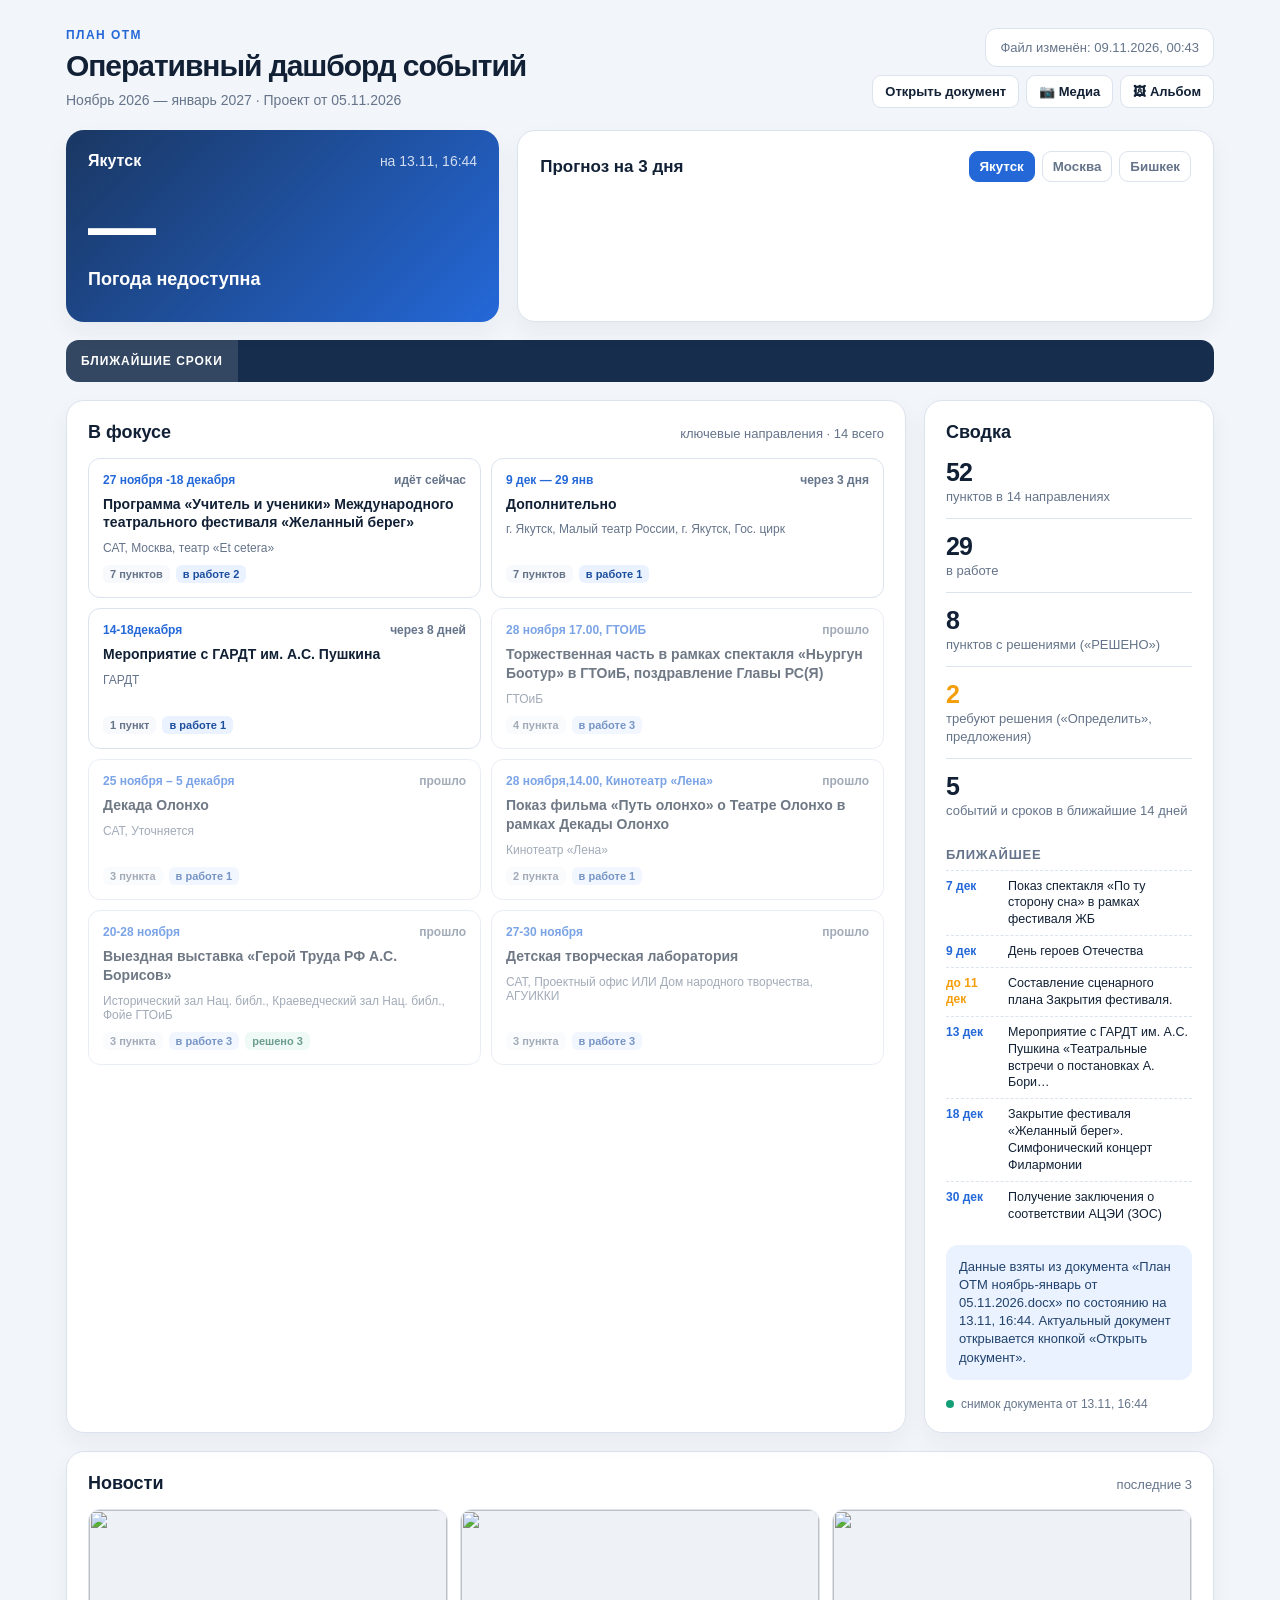
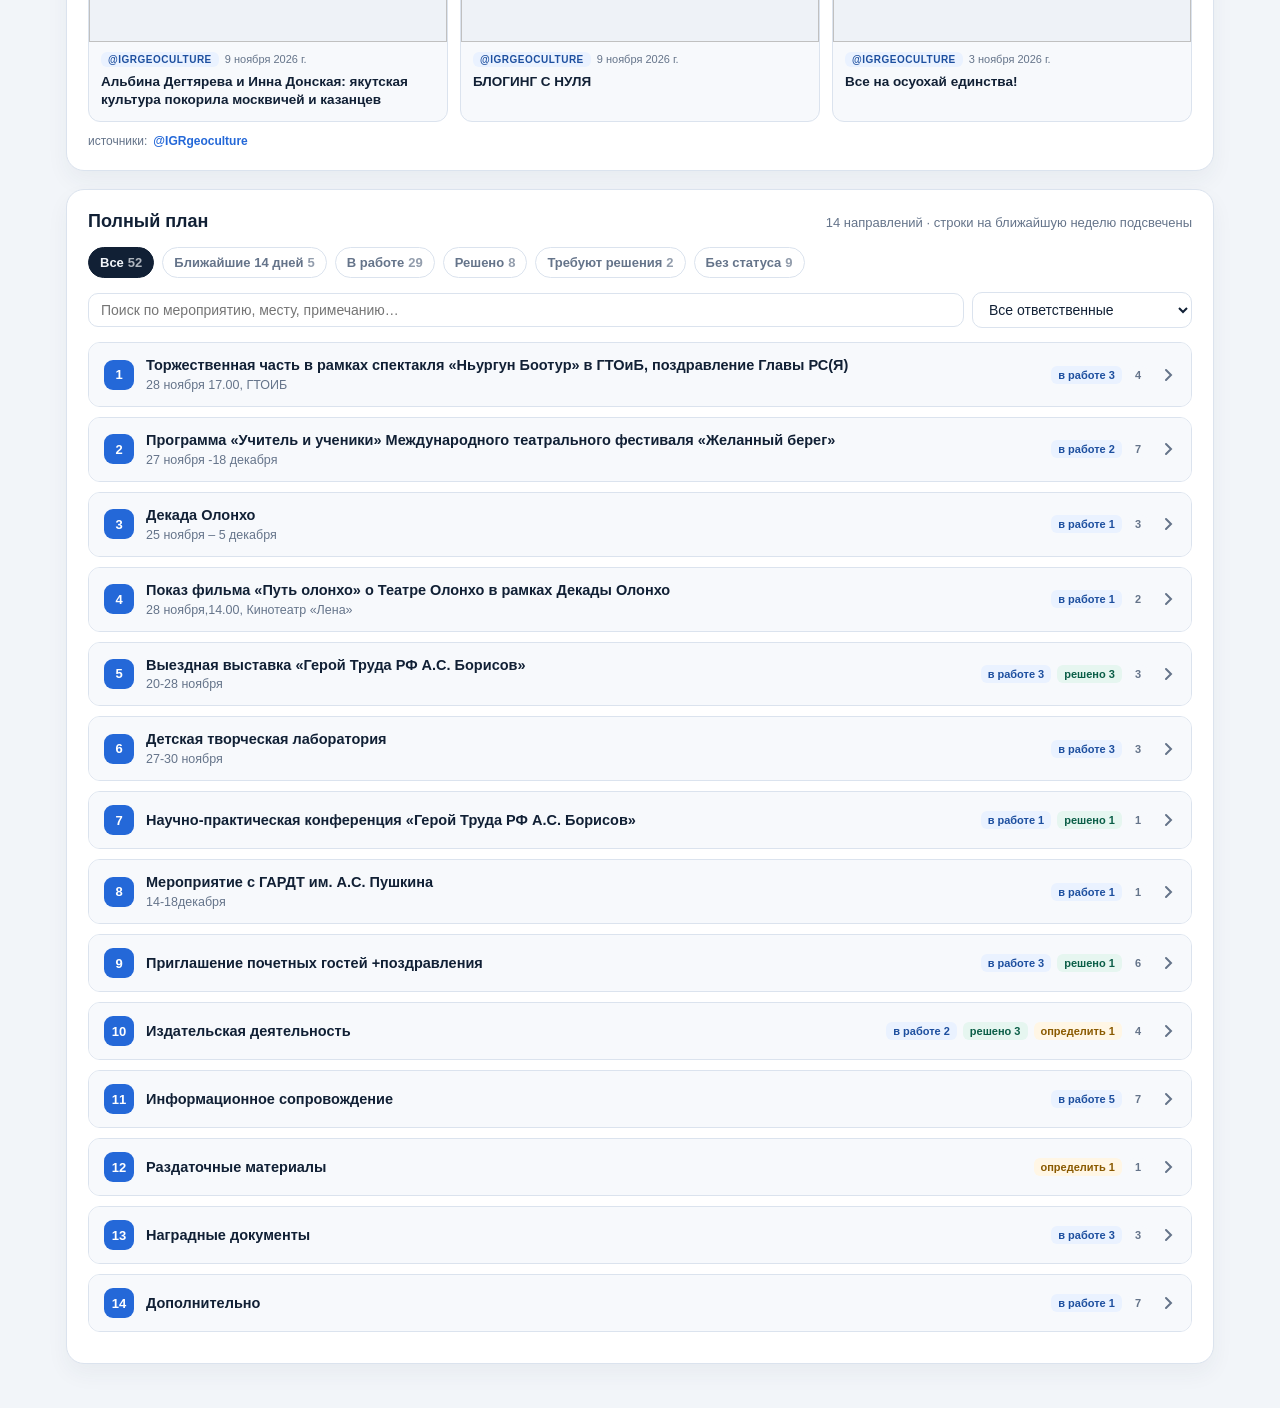
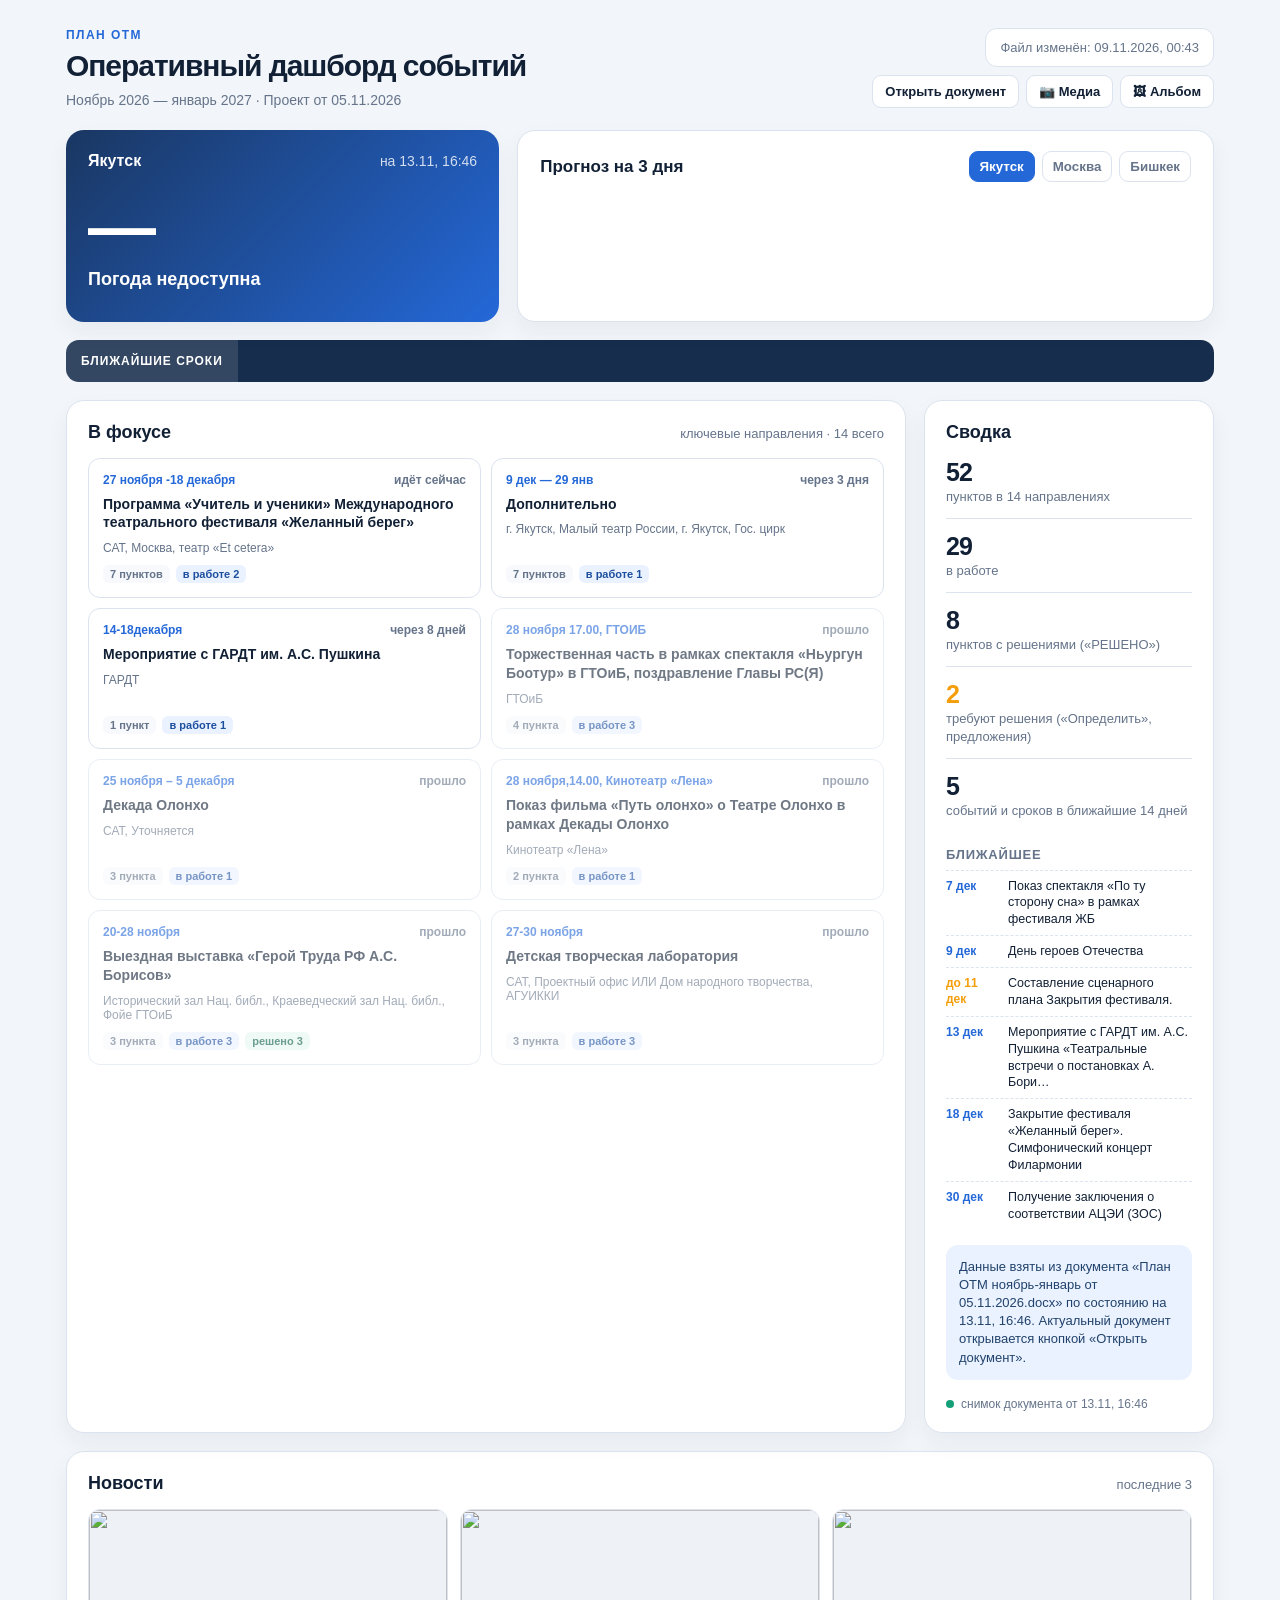
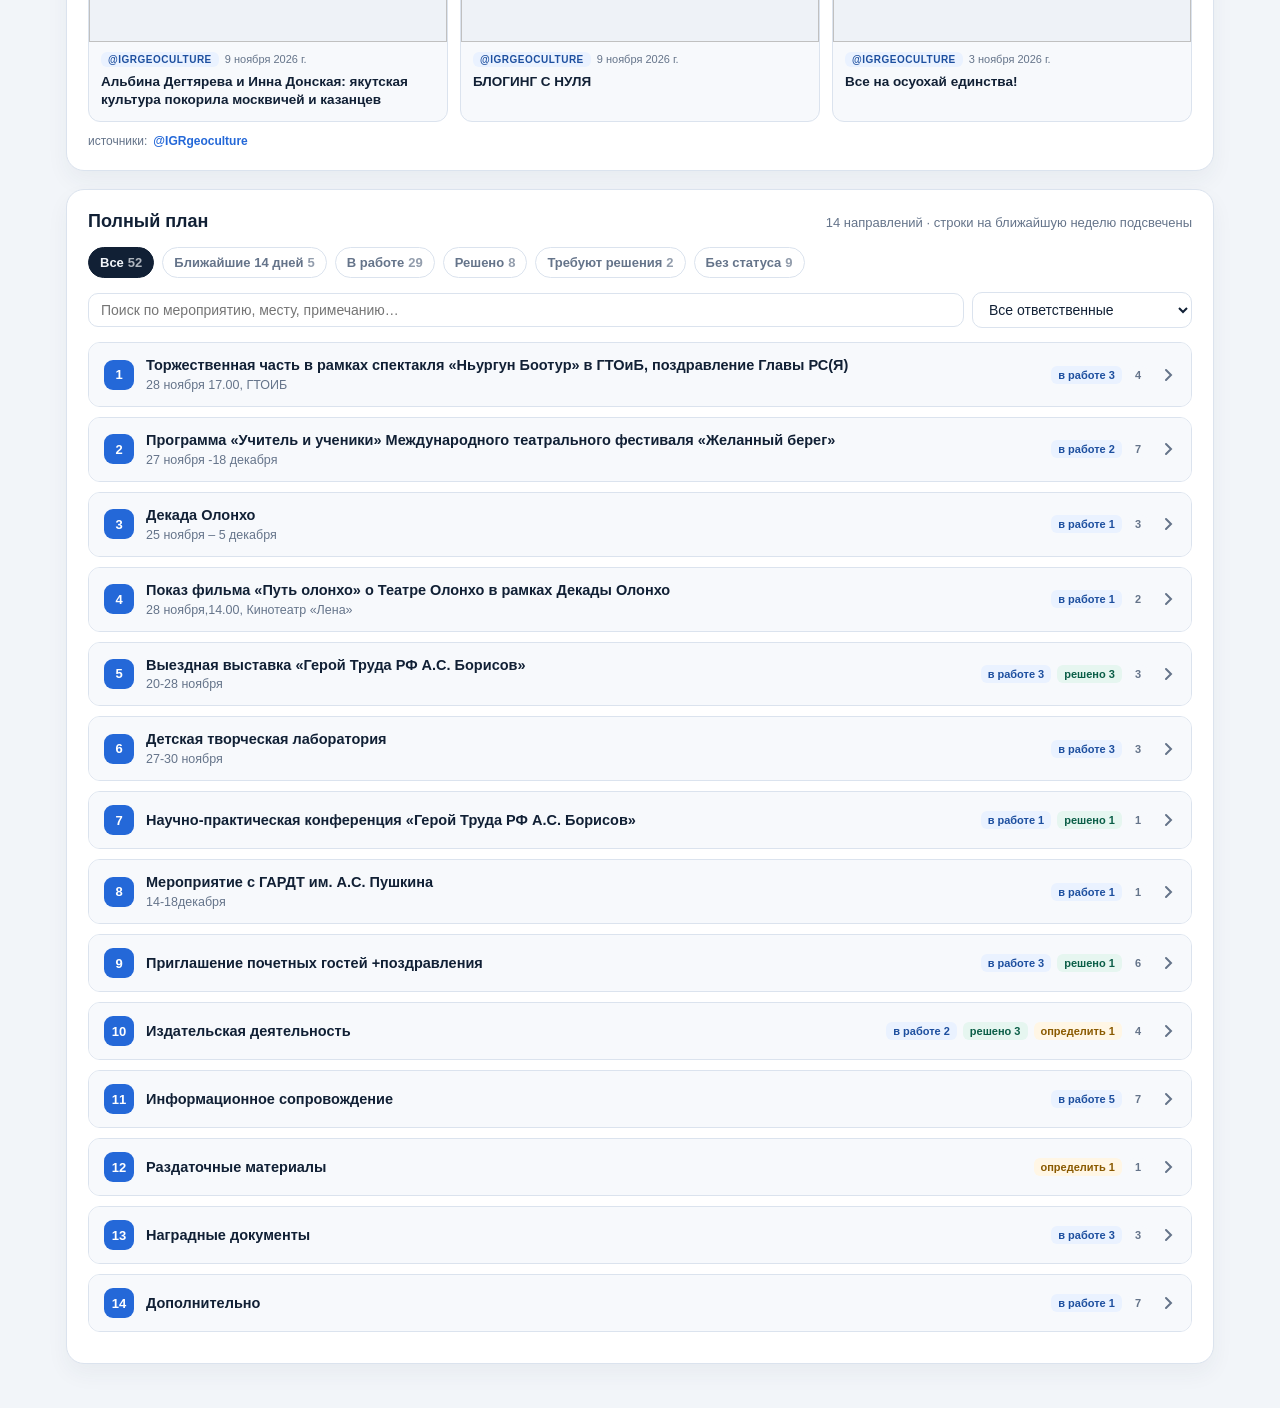
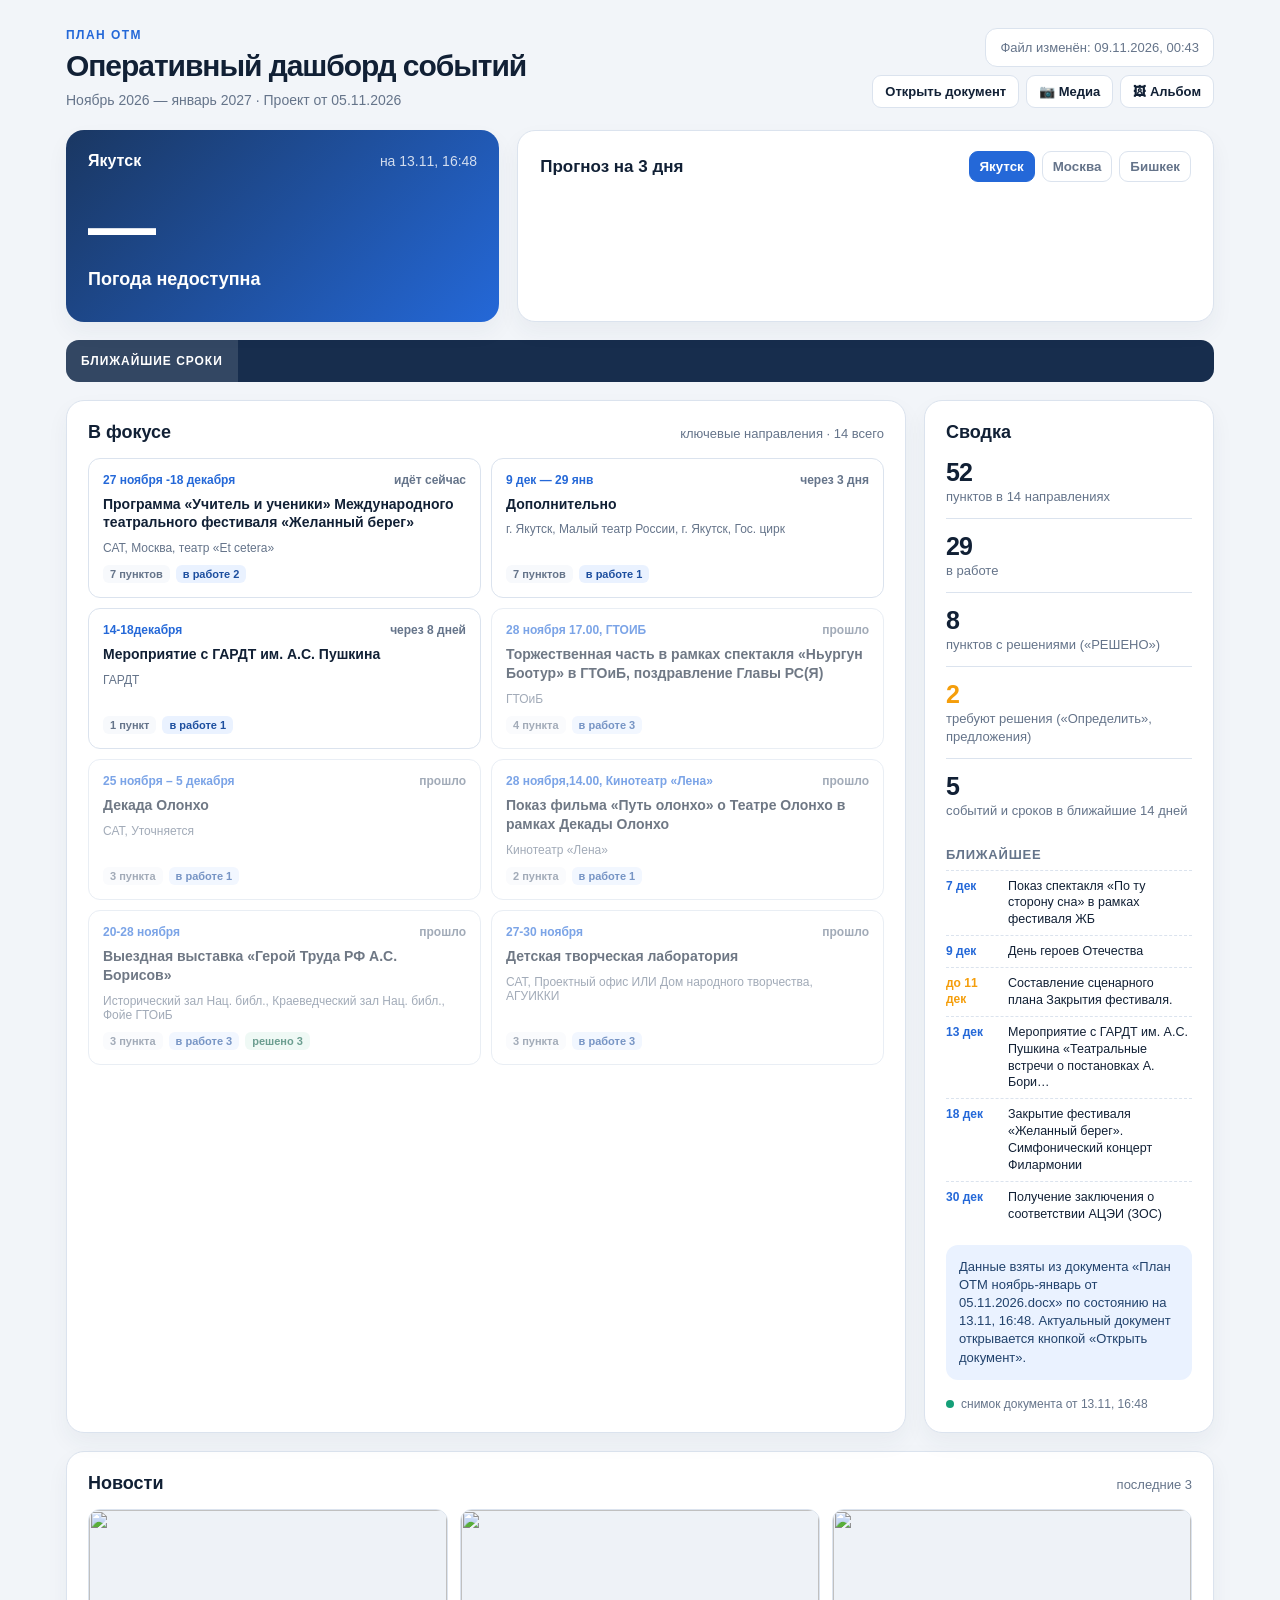
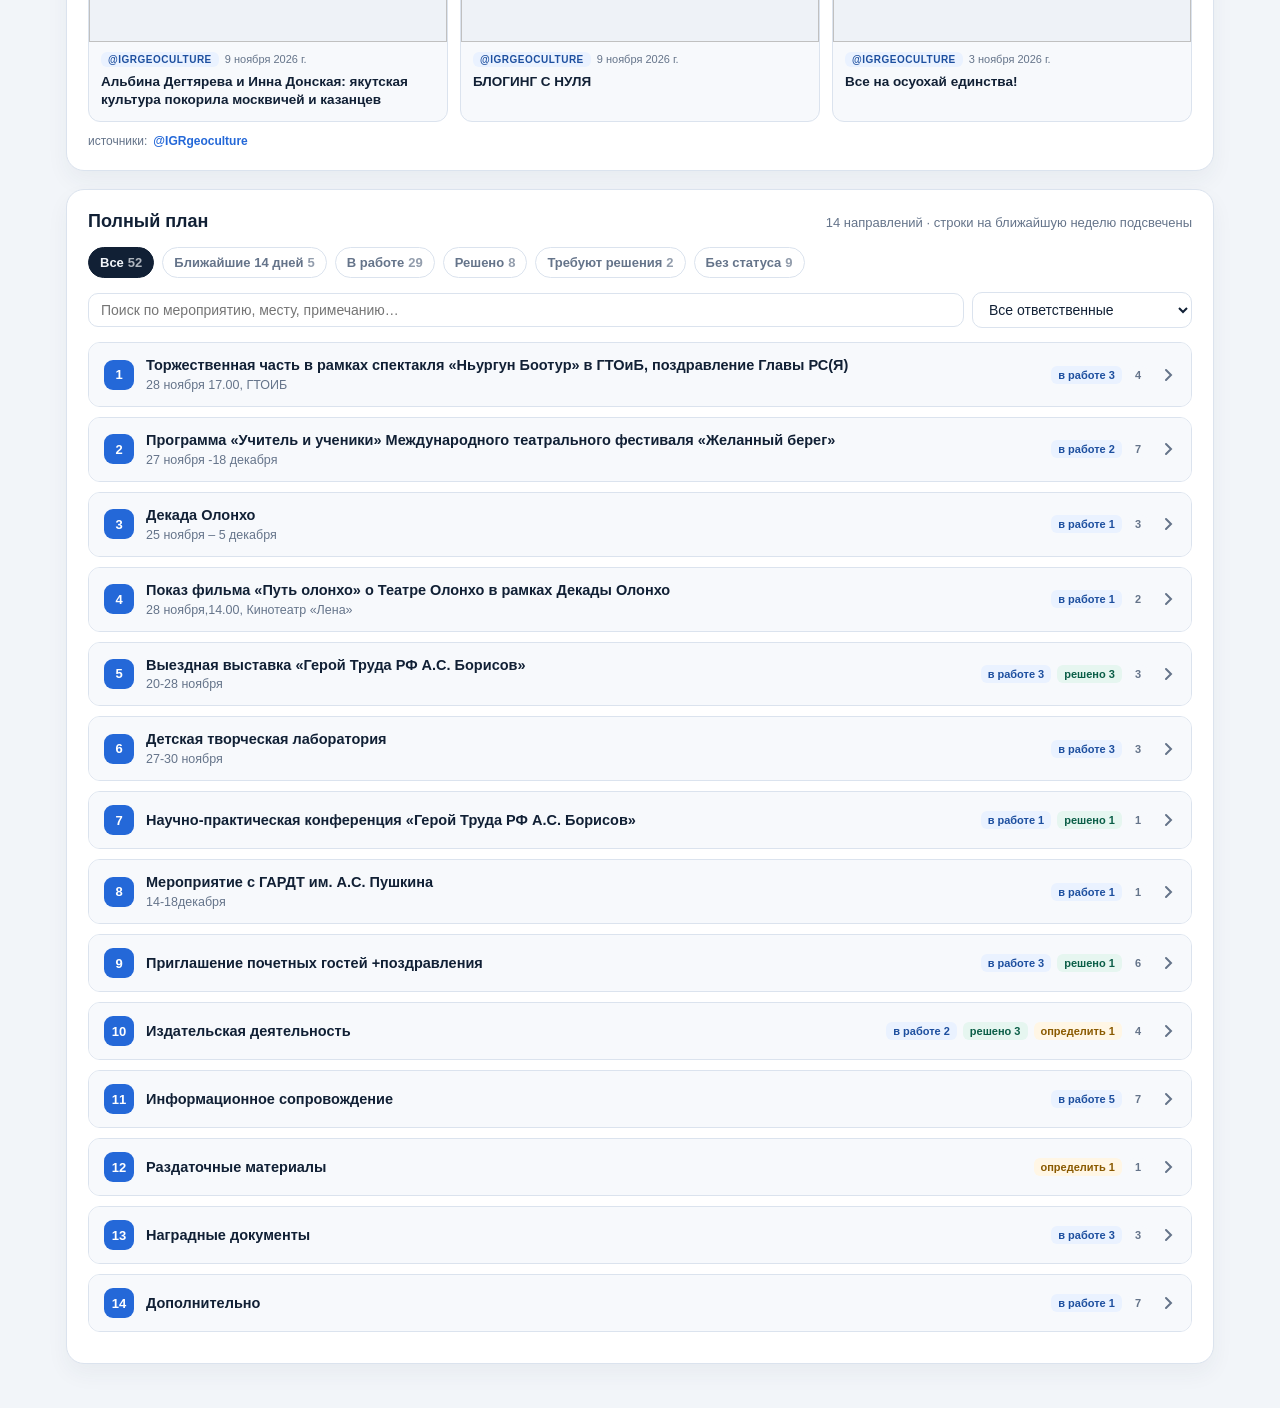
